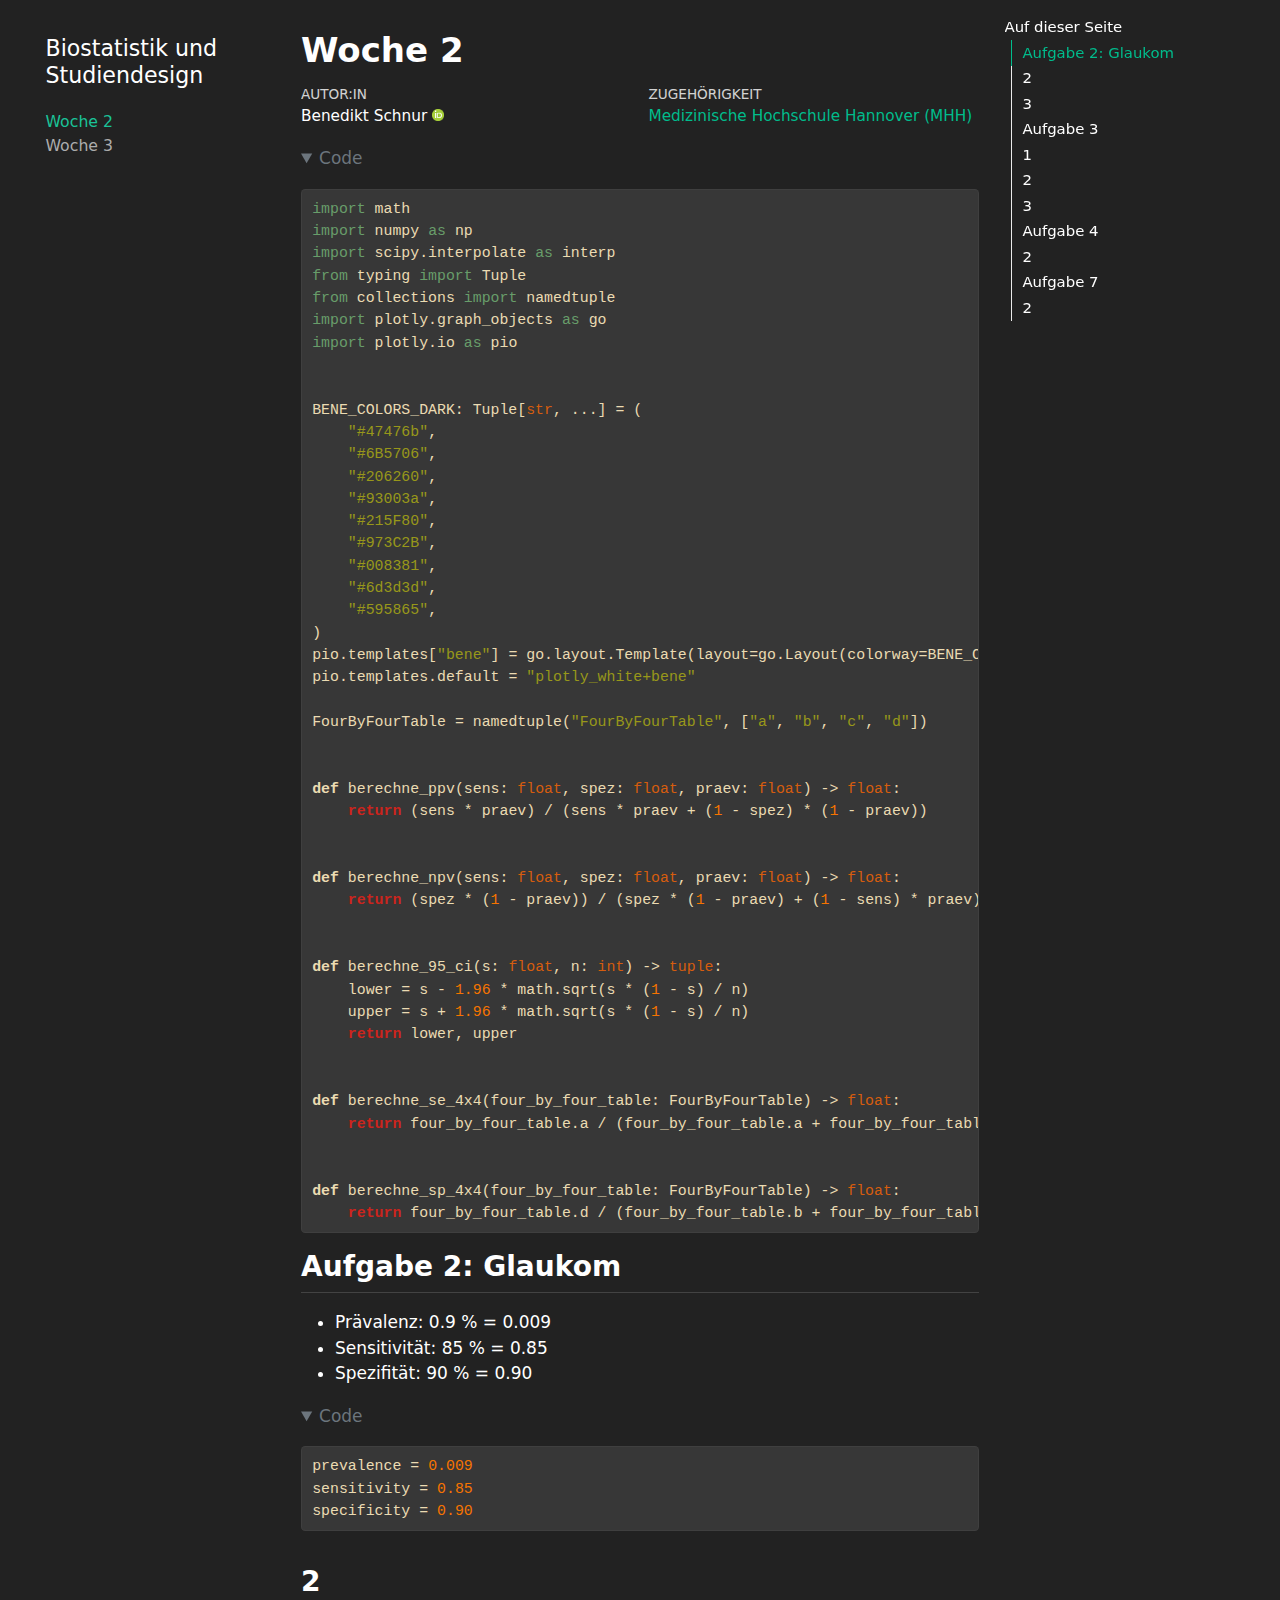
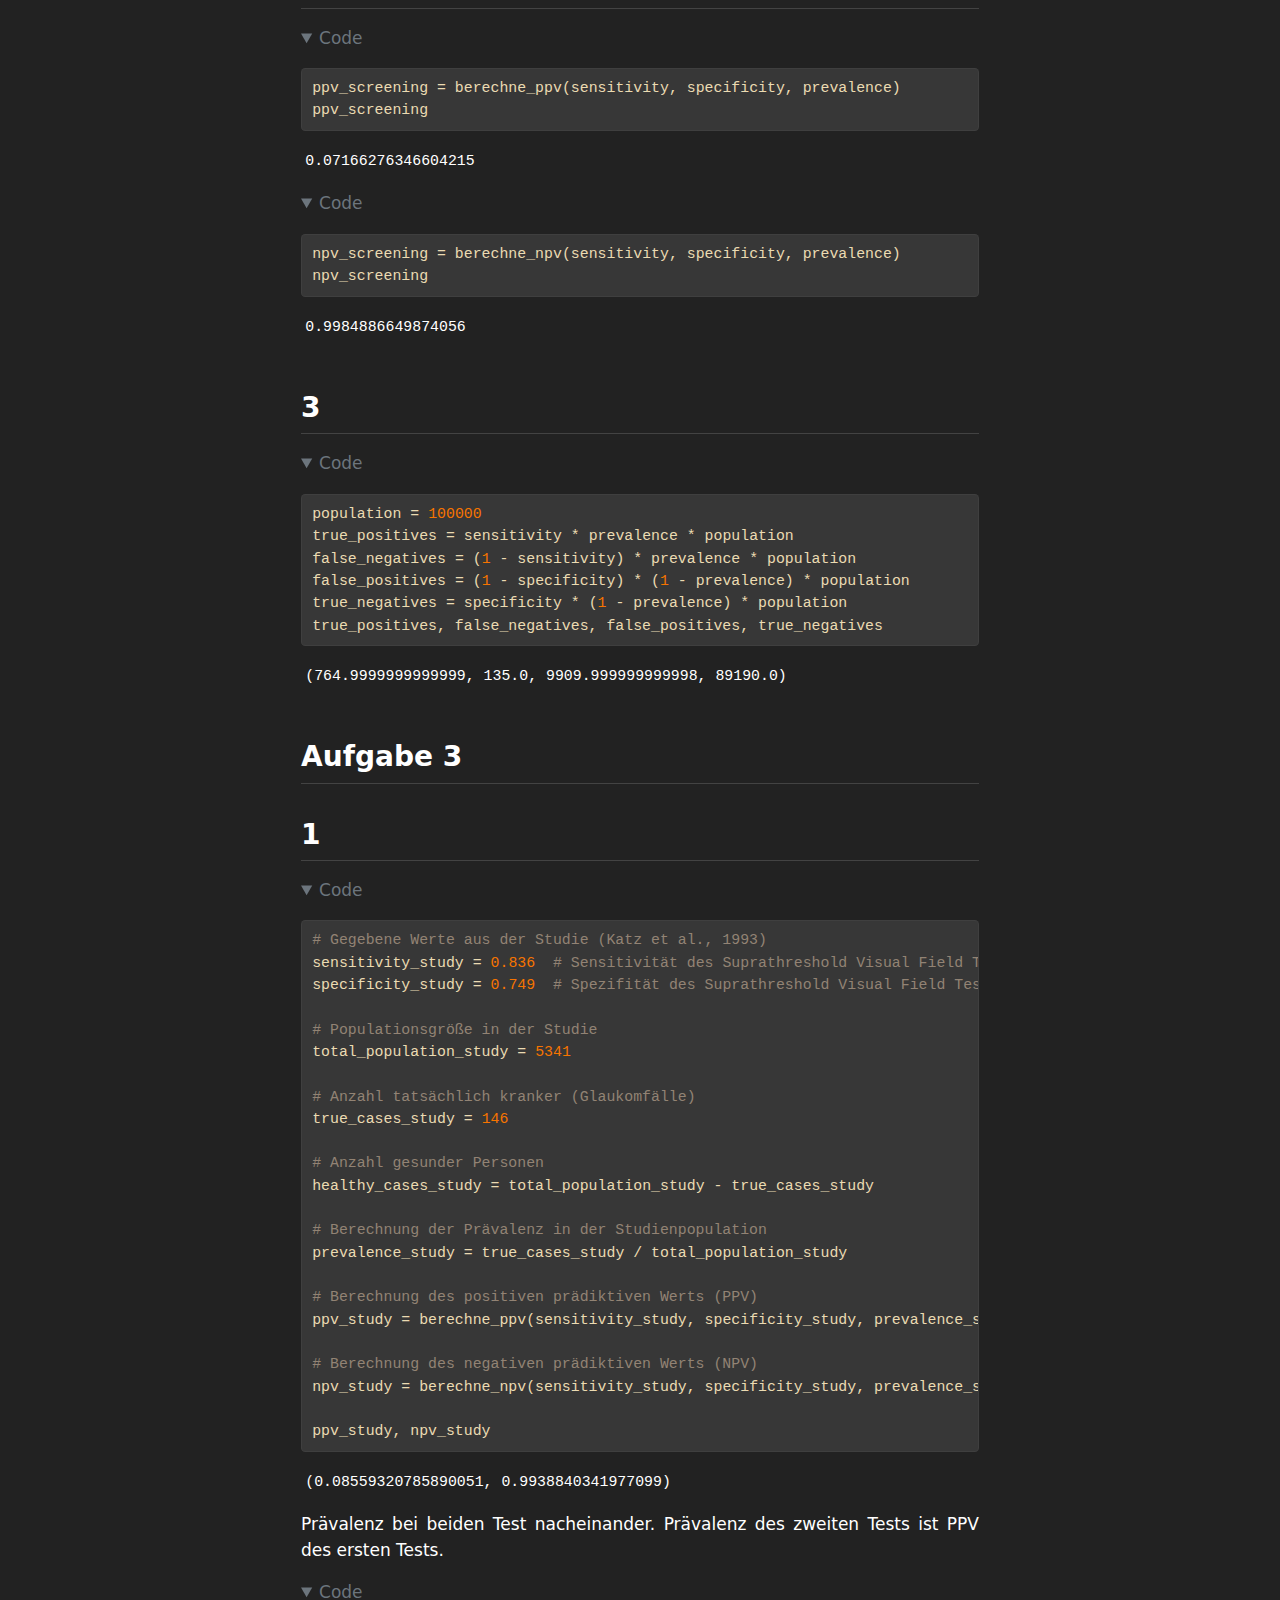
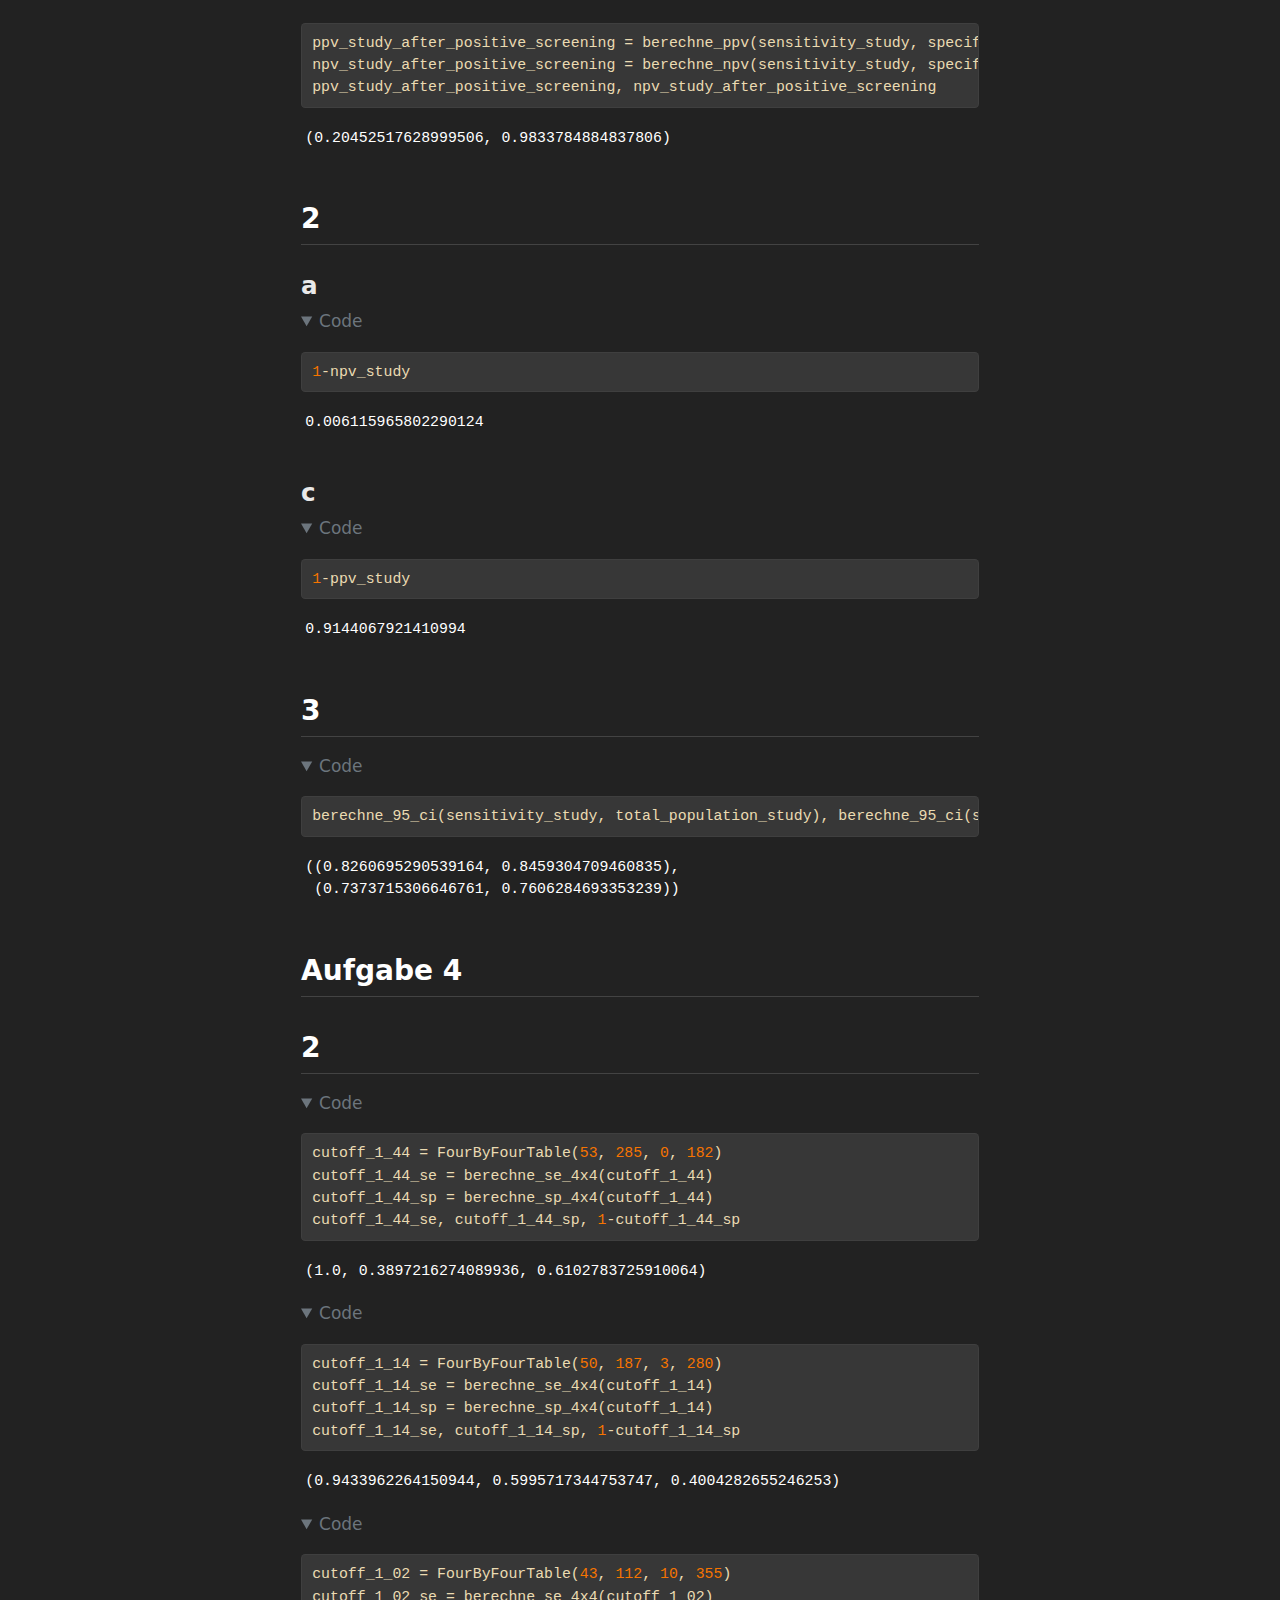
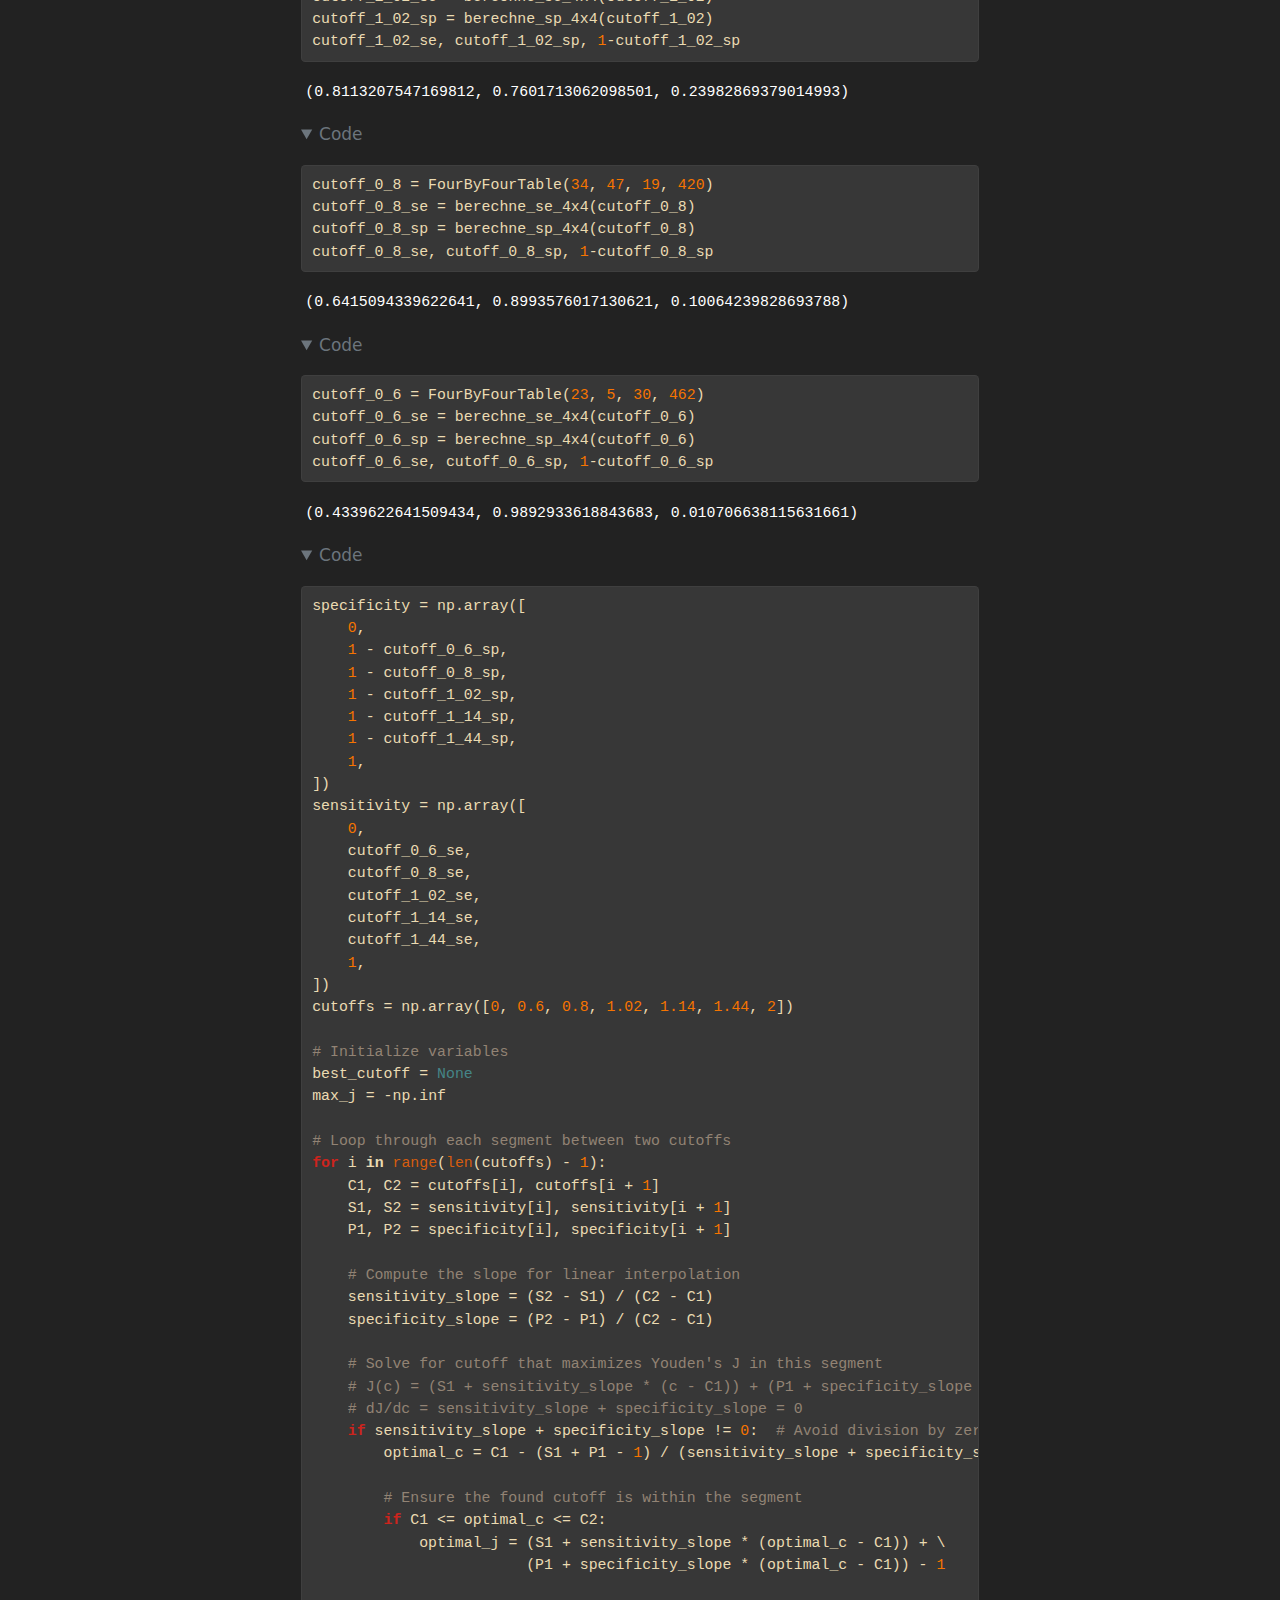
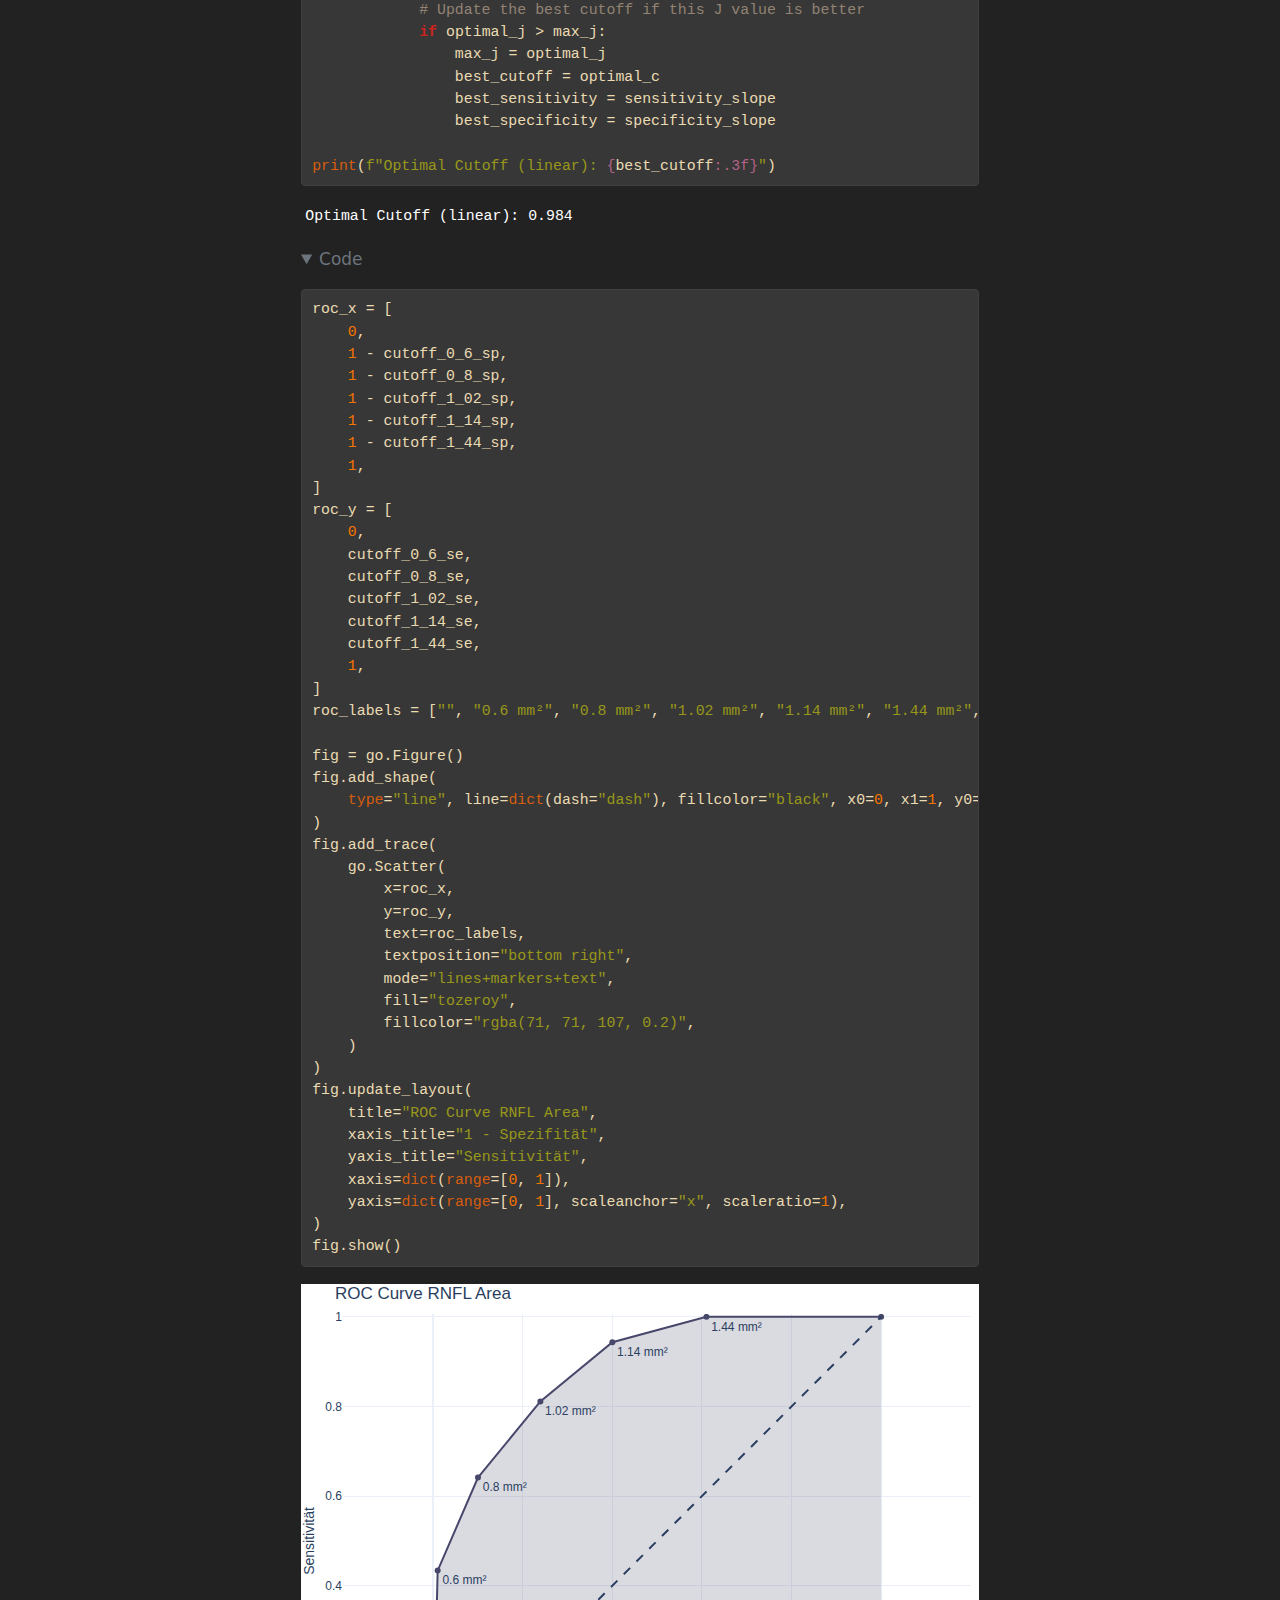
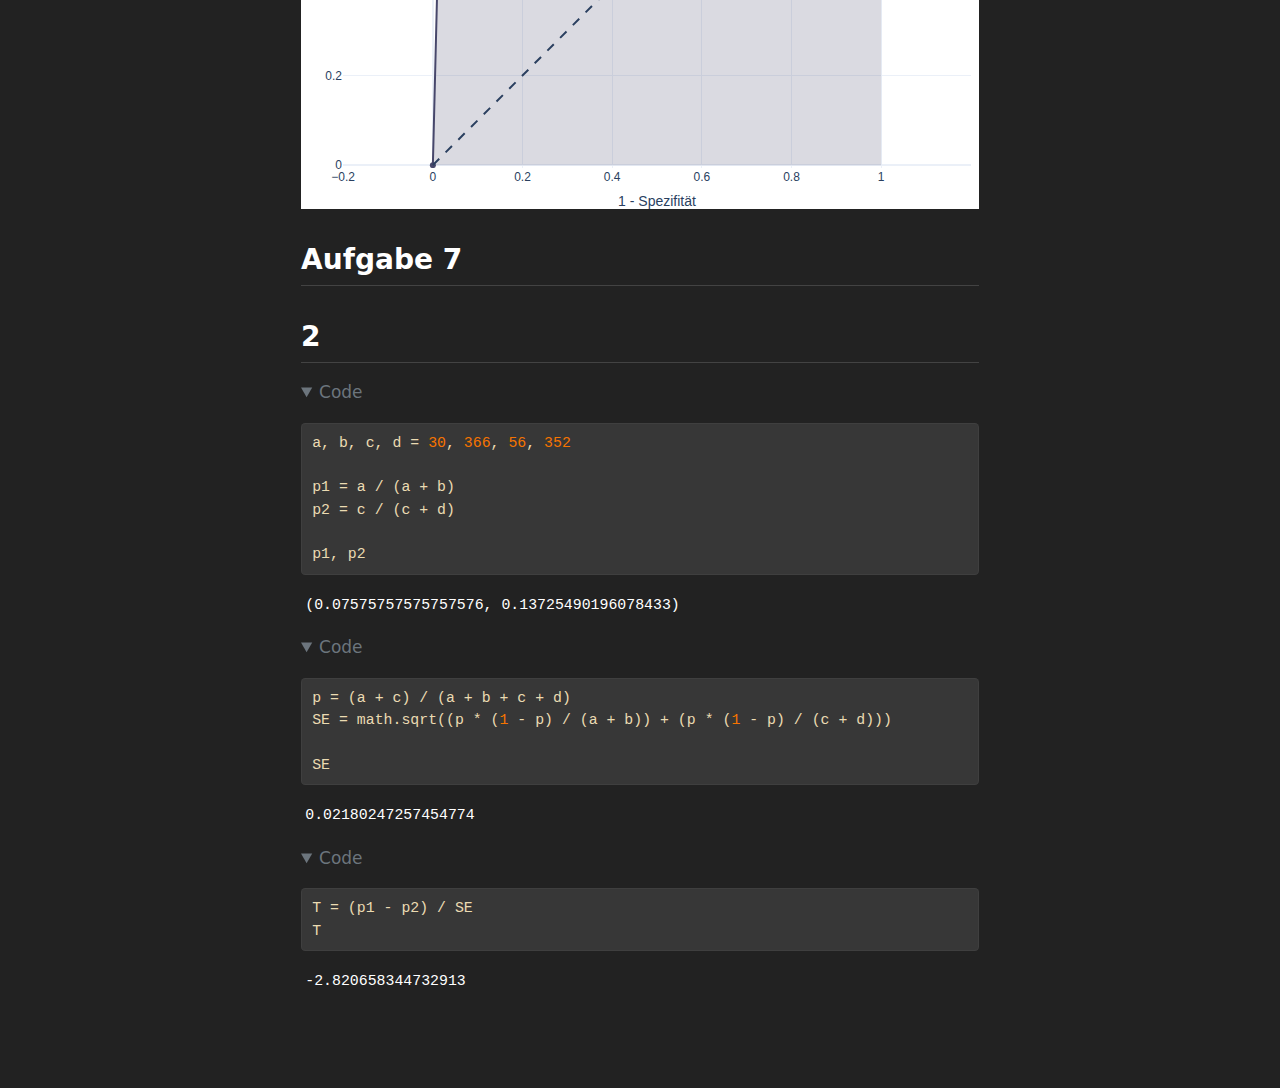
==== woche2.html @ 255d5efc "Built site for gh-pages" ====
<!DOCTYPE html>
<html xmlns="http://www.w3.org/1999/xhtml" lang="de" xml:lang="de"><head>

<meta charset="utf-8">
<meta name="generator" content="quarto-1.6.40">

<meta name="viewport" content="width=device-width, initial-scale=1.0, user-scalable=yes">

<meta name="author" content="Benedikt Schnur">

<title>Woche 2 – Biostatistik und Studiendesign</title>
<style>
code{white-space: pre-wrap;}
span.smallcaps{font-variant: small-caps;}
div.columns{display: flex; gap: min(4vw, 1.5em);}
div.column{flex: auto; overflow-x: auto;}
div.hanging-indent{margin-left: 1.5em; text-indent: -1.5em;}
ul.task-list{list-style: none;}
ul.task-list li input[type="checkbox"] {
width: 0.8em;
margin: 0 0.8em 0.2em -1em;  vertical-align: middle;
}

pre > code.sourceCode { white-space: pre; position: relative; }
pre > code.sourceCode > span { line-height: 1.25; }
pre > code.sourceCode > span:empty { height: 1.2em; }
.sourceCode { overflow: visible; }
code.sourceCode > span { color: inherit; text-decoration: inherit; }
div.sourceCode { margin: 1em 0; }
pre.sourceCode { margin: 0; }
@media screen {
div.sourceCode { overflow: auto; }
}
@media print {
pre > code.sourceCode { white-space: pre-wrap; }
pre > code.sourceCode > span { display: inline-block; text-indent: -5em; padding-left: 5em; }
}
pre.numberSource code
{ counter-reset: source-line 0; }
pre.numberSource code > span
{ position: relative; left: -4em; counter-increment: source-line; }
pre.numberSource code > span > a:first-child::before
{ content: counter(source-line);
position: relative; left: -1em; text-align: right; vertical-align: baseline;
border: none; display: inline-block;
-webkit-touch-callout: none; -webkit-user-select: none;
-khtml-user-select: none; -moz-user-select: none;
-ms-user-select: none; user-select: none;
padding: 0 4px; width: 4em;
}
pre.numberSource { margin-left: 3em; padding-left: 4px; }
div.sourceCode
{ }
@media screen {
pre > code.sourceCode > span > a:first-child::before { text-decoration: underline; }
}
</style>


<script>/*! jQuery v3.5.1 | (c) JS Foundation and other contributors | jquery.org/license */
!function(e,t){"use strict";"object"==typeof module&&"object"==typeof module.exports?module.exports=e.document?t(e,!0):function(e){if(!e.document)throw new Error("jQuery requires a window with a document");return t(e)}:t(e)}("undefined"!=typeof window?window:this,function(C,e){"use strict";var t=[],r=Object.getPrototypeOf,s=t.slice,g=t.flat?function(e){return t.flat.call(e)}:function(e){return t.concat.apply([],e)},u=t.push,i=t.indexOf,n={},o=n.toString,v=n.hasOwnProperty,a=v.toString,l=a.call(Object),y={},m=function(e){return"function"==typeof e&&"number"!=typeof e.nodeType},x=function(e){return null!=e&&e===e.window},E=C.document,c={type:!0,src:!0,nonce:!0,noModule:!0};function b(e,t,n){var r,i,o=(n=n||E).createElement("script");if(o.text=e,t)for(r in c)(i=t[r]||t.getAttribute&&t.getAttribute(r))&&o.setAttribute(r,i);n.head.appendChild(o).parentNode.removeChild(o)}function w(e){return null==e?e+"":"object"==typeof e||"function"==typeof e?n[o.call(e)]||"object":typeof e}var f="3.5.1",S=function(e,t){return new S.fn.init(e,t)};function p(e){var t=!!e&&"length"in e&&e.length,n=w(e);return!m(e)&&!x(e)&&("array"===n||0===t||"number"==typeof t&&0<t&&t-1 in e)}S.fn=S.prototype={jquery:f,constructor:S,length:0,toArray:function(){return s.call(this)},get:function(e){return null==e?s.call(this):e<0?this[e+this.length]:this[e]},pushStack:function(e){var t=S.merge(this.constructor(),e);return t.prevObject=this,t},each:function(e){return S.each(this,e)},map:function(n){return this.pushStack(S.map(this,function(e,t){return n.call(e,t,e)}))},slice:function(){return this.pushStack(s.apply(this,arguments))},first:function(){return this.eq(0)},last:function(){return this.eq(-1)},even:function(){return this.pushStack(S.grep(this,function(e,t){return(t+1)%2}))},odd:function(){return this.pushStack(S.grep(this,function(e,t){return t%2}))},eq:function(e){var t=this.length,n=+e+(e<0?t:0);return this.pushStack(0<=n&&n<t?[this[n]]:[])},end:function(){return this.prevObject||this.constructor()},push:u,sort:t.sort,splice:t.splice},S.extend=S.fn.extend=function(){var e,t,n,r,i,o,a=arguments[0]||{},s=1,u=arguments.length,l=!1;for("boolean"==typeof a&&(l=a,a=arguments[s]||{},s++),"object"==typeof a||m(a)||(a={}),s===u&&(a=this,s--);s<u;s++)if(null!=(e=arguments[s]))for(t in e)r=e[t],"__proto__"!==t&&a!==r&&(l&&r&&(S.isPlainObject(r)||(i=Array.isArray(r)))?(n=a[t],o=i&&!Array.isArray(n)?[]:i||S.isPlainObject(n)?n:{},i=!1,a[t]=S.extend(l,o,r)):void 0!==r&&(a[t]=r));return a},S.extend({expando:"jQuery"+(f+Math.random()).replace(/\D/g,""),isReady:!0,error:function(e){throw new Error(e)},noop:function(){},isPlainObject:function(e){var t,n;return!(!e||"[object Object]"!==o.call(e))&&(!(t=r(e))||"function"==typeof(n=v.call(t,"constructor")&&t.constructor)&&a.call(n)===l)},isEmptyObject:function(e){var t;for(t in e)return!1;return!0},globalEval:function(e,t,n){b(e,{nonce:t&&t.nonce},n)},each:function(e,t){var n,r=0;if(p(e)){for(n=e.length;r<n;r++)if(!1===t.call(e[r],r,e[r]))break}else for(r in e)if(!1===t.call(e[r],r,e[r]))break;return e},makeArray:function(e,t){var n=t||[];return null!=e&&(p(Object(e))?S.merge(n,"string"==typeof e?[e]:e):u.call(n,e)),n},inArray:function(e,t,n){return null==t?-1:i.call(t,e,n)},merge:function(e,t){for(var n=+t.length,r=0,i=e.length;r<n;r++)e[i++]=t[r];return e.length=i,e},grep:function(e,t,n){for(var r=[],i=0,o=e.length,a=!n;i<o;i++)!t(e[i],i)!==a&&r.push(e[i]);return r},map:function(e,t,n){var r,i,o=0,a=[];if(p(e))for(r=e.length;o<r;o++)null!=(i=t(e[o],o,n))&&a.push(i);else for(o in e)null!=(i=t(e[o],o,n))&&a.push(i);return g(a)},guid:1,support:y}),"function"==typeof Symbol&&(S.fn[Symbol.iterator]=t[Symbol.iterator]),S.each("Boolean Number String Function Array Date RegExp Object Error Symbol".split(" "),function(e,t){n["[object "+t+"]"]=t.toLowerCase()});var d=function(n){var e,d,b,o,i,h,f,g,w,u,l,T,C,a,E,v,s,c,y,S="sizzle"+1*new Date,p=n.document,k=0,r=0,m=ue(),x=ue(),A=ue(),N=ue(),D=function(e,t){return e===t&&(l=!0),0},j={}.hasOwnProperty,t=[],q=t.pop,L=t.push,H=t.push,O=t.slice,P=function(e,t){for(var n=0,r=e.length;n<r;n++)if(e[n]===t)return n;return-1},R="checked|selected|async|autofocus|autoplay|controls|defer|disabled|hidden|ismap|loop|multiple|open|readonly|required|scoped",M="[\\x20\\t\\r\\n\\f]",I="(?:\\\\[\\da-fA-F]{1,6}"+M+"?|\\\\[^\\r\\n\\f]|[\\w-]|[^\0-\\x7f])+",W="\\["+M+"*("+I+")(?:"+M+"*([*^$|!~]?=)"+M+"*(?:'((?:\\\\.|[^\\\\'])*)'|\"((?:\\\\.|[^\\\\\"])*)\"|("+I+"))|)"+M+"*\\]",F=":("+I+")(?:\\((('((?:\\\\.|[^\\\\'])*)'|\"((?:\\\\.|[^\\\\\"])*)\")|((?:\\\\.|[^\\\\()[\\]]|"+W+")*)|.*)\\)|)",B=new RegExp(M+"+","g"),$=new RegExp("^"+M+"+|((?:^|[^\\\\])(?:\\\\.)*)"+M+"+$","g"),_=new RegExp("^"+M+"*,"+M+"*"),z=new RegExp("^"+M+"*([>+~]|"+M+")"+M+"*"),U=new RegExp(M+"|>"),X=new RegExp(F),V=new RegExp("^"+I+"$"),G={ID:new RegExp("^#("+I+")"),CLASS:new RegExp("^\\.("+I+")"),TAG:new RegExp("^("+I+"|[*])"),ATTR:new RegExp("^"+W),PSEUDO:new RegExp("^"+F),CHILD:new RegExp("^:(only|first|last|nth|nth-last)-(child|of-type)(?:\\("+M+"*(even|odd|(([+-]|)(\\d*)n|)"+M+"*(?:([+-]|)"+M+"*(\\d+)|))"+M+"*\\)|)","i"),bool:new RegExp("^(?:"+R+")$","i"),needsContext:new RegExp("^"+M+"*[>+~]|:(even|odd|eq|gt|lt|nth|first|last)(?:\\("+M+"*((?:-\\d)?\\d*)"+M+"*\\)|)(?=[^-]|$)","i")},Y=/HTML$/i,Q=/^(?:input|select|textarea|button)$/i,J=/^h\d$/i,K=/^[^{]+\{\s*\[native \w/,Z=/^(?:#([\w-]+)|(\w+)|\.([\w-]+))$/,ee=/[+~]/,te=new RegExp("\\\\[\\da-fA-F]{1,6}"+M+"?|\\\\([^\\r\\n\\f])","g"),ne=function(e,t){var n="0x"+e.slice(1)-65536;return t||(n<0?String.fromCharCode(n+65536):String.fromCharCode(n>>10|55296,1023&n|56320))},re=/([\0-\x1f\x7f]|^-?\d)|^-$|[^\0-\x1f\x7f-\uFFFF\w-]/g,ie=function(e,t){return t?"\0"===e?"\ufffd":e.slice(0,-1)+"\\"+e.charCodeAt(e.length-1).toString(16)+" ":"\\"+e},oe=function(){T()},ae=be(function(e){return!0===e.disabled&&"fieldset"===e.nodeName.toLowerCase()},{dir:"parentNode",next:"legend"});try{H.apply(t=O.call(p.childNodes),p.childNodes),t[p.childNodes.length].nodeType}catch(e){H={apply:t.length?function(e,t){L.apply(e,O.call(t))}:function(e,t){var n=e.length,r=0;while(e[n++]=t[r++]);e.length=n-1}}}function se(t,e,n,r){var i,o,a,s,u,l,c,f=e&&e.ownerDocument,p=e?e.nodeType:9;if(n=n||[],"string"!=typeof t||!t||1!==p&&9!==p&&11!==p)return n;if(!r&&(T(e),e=e||C,E)){if(11!==p&&(u=Z.exec(t)))if(i=u[1]){if(9===p){if(!(a=e.getElementById(i)))return n;if(a.id===i)return n.push(a),n}else if(f&&(a=f.getElementById(i))&&y(e,a)&&a.id===i)return n.push(a),n}else{if(u[2])return H.apply(n,e.getElementsByTagName(t)),n;if((i=u[3])&&d.getElementsByClassName&&e.getElementsByClassName)return H.apply(n,e.getElementsByClassName(i)),n}if(d.qsa&&!N[t+" "]&&(!v||!v.test(t))&&(1!==p||"object"!==e.nodeName.toLowerCase())){if(c=t,f=e,1===p&&(U.test(t)||z.test(t))){(f=ee.test(t)&&ye(e.parentNode)||e)===e&&d.scope||((s=e.getAttribute("id"))?s=s.replace(re,ie):e.setAttribute("id",s=S)),o=(l=h(t)).length;while(o--)l[o]=(s?"#"+s:":scope")+" "+xe(l[o]);c=l.join(",")}try{return H.apply(n,f.querySelectorAll(c)),n}catch(e){N(t,!0)}finally{s===S&&e.removeAttribute("id")}}}return g(t.replace($,"$1"),e,n,r)}function ue(){var r=[];return function e(t,n){return r.push(t+" ")>b.cacheLength&&delete e[r.shift()],e[t+" "]=n}}function le(e){return e[S]=!0,e}function ce(e){var t=C.createElement("fieldset");try{return!!e(t)}catch(e){return!1}finally{t.parentNode&&t.parentNode.removeChild(t),t=null}}function fe(e,t){var n=e.split("|"),r=n.length;while(r--)b.attrHandle[n[r]]=t}function pe(e,t){var n=t&&e,r=n&&1===e.nodeType&&1===t.nodeType&&e.sourceIndex-t.sourceIndex;if(r)return r;if(n)while(n=n.nextSibling)if(n===t)return-1;return e?1:-1}function de(t){return function(e){return"input"===e.nodeName.toLowerCase()&&e.type===t}}function he(n){return function(e){var t=e.nodeName.toLowerCase();return("input"===t||"button"===t)&&e.type===n}}function ge(t){return function(e){return"form"in e?e.parentNode&&!1===e.disabled?"label"in e?"label"in e.parentNode?e.parentNode.disabled===t:e.disabled===t:e.isDisabled===t||e.isDisabled!==!t&&ae(e)===t:e.disabled===t:"label"in e&&e.disabled===t}}function ve(a){return le(function(o){return o=+o,le(function(e,t){var n,r=a([],e.length,o),i=r.length;while(i--)e[n=r[i]]&&(e[n]=!(t[n]=e[n]))})})}function ye(e){return e&&"undefined"!=typeof e.getElementsByTagName&&e}for(e in d=se.support={},i=se.isXML=function(e){var t=e.namespaceURI,n=(e.ownerDocument||e).documentElement;return!Y.test(t||n&&n.nodeName||"HTML")},T=se.setDocument=function(e){var t,n,r=e?e.ownerDocument||e:p;return r!=C&&9===r.nodeType&&r.documentElement&&(a=(C=r).documentElement,E=!i(C),p!=C&&(n=C.defaultView)&&n.top!==n&&(n.addEventListener?n.addEventListener("unload",oe,!1):n.attachEvent&&n.attachEvent("onunload",oe)),d.scope=ce(function(e){return a.appendChild(e).appendChild(C.createElement("div")),"undefined"!=typeof e.querySelectorAll&&!e.querySelectorAll(":scope fieldset div").length}),d.attributes=ce(function(e){return e.className="i",!e.getAttribute("className")}),d.getElementsByTagName=ce(function(e){return e.appendChild(C.createComment("")),!e.getElementsByTagName("*").length}),d.getElementsByClassName=K.test(C.getElementsByClassName),d.getById=ce(function(e){return a.appendChild(e).id=S,!C.getElementsByName||!C.getElementsByName(S).length}),d.getById?(b.filter.ID=function(e){var t=e.replace(te,ne);return function(e){return e.getAttribute("id")===t}},b.find.ID=function(e,t){if("undefined"!=typeof t.getElementById&&E){var n=t.getElementById(e);return n?[n]:[]}}):(b.filter.ID=function(e){var n=e.replace(te,ne);return function(e){var t="undefined"!=typeof e.getAttributeNode&&e.getAttributeNode("id");return t&&t.value===n}},b.find.ID=function(e,t){if("undefined"!=typeof t.getElementById&&E){var n,r,i,o=t.getElementById(e);if(o){if((n=o.getAttributeNode("id"))&&n.value===e)return[o];i=t.getElementsByName(e),r=0;while(o=i[r++])if((n=o.getAttributeNode("id"))&&n.value===e)return[o]}return[]}}),b.find.TAG=d.getElementsByTagName?function(e,t){return"undefined"!=typeof t.getElementsByTagName?t.getElementsByTagName(e):d.qsa?t.querySelectorAll(e):void 0}:function(e,t){var n,r=[],i=0,o=t.getElementsByTagName(e);if("*"===e){while(n=o[i++])1===n.nodeType&&r.push(n);return r}return o},b.find.CLASS=d.getElementsByClassName&&function(e,t){if("undefined"!=typeof t.getElementsByClassName&&E)return t.getElementsByClassName(e)},s=[],v=[],(d.qsa=K.test(C.querySelectorAll))&&(ce(function(e){var t;a.appendChild(e).innerHTML="<a id='"+S+"'></a><select id='"+S+"-\r\\' msallowcapture=''><option selected=''></option></select>",e.querySelectorAll("[msallowcapture^='']").length&&v.push("[*^$]="+M+"*(?:''|\"\")"),e.querySelectorAll("[selected]").length||v.push("\\["+M+"*(?:value|"+R+")"),e.querySelectorAll("[id~="+S+"-]").length||v.push("~="),(t=C.createElement("input")).setAttribute("name",""),e.appendChild(t),e.querySelectorAll("[name='']").length||v.push("\\["+M+"*name"+M+"*="+M+"*(?:''|\"\")"),e.querySelectorAll(":checked").length||v.push(":checked"),e.querySelectorAll("a#"+S+"+*").length||v.push(".#.+[+~]"),e.querySelectorAll("\\\f"),v.push("[\\r\\n\\f]")}),ce(function(e){e.innerHTML="<a href='' disabled='disabled'></a><select disabled='disabled'><option/></select>";var t=C.createElement("input");t.setAttribute("type","hidden"),e.appendChild(t).setAttribute("name","D"),e.querySelectorAll("[name=d]").length&&v.push("name"+M+"*[*^$|!~]?="),2!==e.querySelectorAll(":enabled").length&&v.push(":enabled",":disabled"),a.appendChild(e).disabled=!0,2!==e.querySelectorAll(":disabled").length&&v.push(":enabled",":disabled"),e.querySelectorAll("*,:x"),v.push(",.*:")})),(d.matchesSelector=K.test(c=a.matches||a.webkitMatchesSelector||a.mozMatchesSelector||a.oMatchesSelector||a.msMatchesSelector))&&ce(function(e){d.disconnectedMatch=c.call(e,"*"),c.call(e,"[s!='']:x"),s.push("!=",F)}),v=v.length&&new RegExp(v.join("|")),s=s.length&&new RegExp(s.join("|")),t=K.test(a.compareDocumentPosition),y=t||K.test(a.contains)?function(e,t){var n=9===e.nodeType?e.documentElement:e,r=t&&t.parentNode;return e===r||!(!r||1!==r.nodeType||!(n.contains?n.contains(r):e.compareDocumentPosition&&16&e.compareDocumentPosition(r)))}:function(e,t){if(t)while(t=t.parentNode)if(t===e)return!0;return!1},D=t?function(e,t){if(e===t)return l=!0,0;var n=!e.compareDocumentPosition-!t.compareDocumentPosition;return n||(1&(n=(e.ownerDocument||e)==(t.ownerDocument||t)?e.compareDocumentPosition(t):1)||!d.sortDetached&&t.compareDocumentPosition(e)===n?e==C||e.ownerDocument==p&&y(p,e)?-1:t==C||t.ownerDocument==p&&y(p,t)?1:u?P(u,e)-P(u,t):0:4&n?-1:1)}:function(e,t){if(e===t)return l=!0,0;var n,r=0,i=e.parentNode,o=t.parentNode,a=[e],s=[t];if(!i||!o)return e==C?-1:t==C?1:i?-1:o?1:u?P(u,e)-P(u,t):0;if(i===o)return pe(e,t);n=e;while(n=n.parentNode)a.unshift(n);n=t;while(n=n.parentNode)s.unshift(n);while(a[r]===s[r])r++;return r?pe(a[r],s[r]):a[r]==p?-1:s[r]==p?1:0}),C},se.matches=function(e,t){return se(e,null,null,t)},se.matchesSelector=function(e,t){if(T(e),d.matchesSelector&&E&&!N[t+" "]&&(!s||!s.test(t))&&(!v||!v.test(t)))try{var n=c.call(e,t);if(n||d.disconnectedMatch||e.document&&11!==e.document.nodeType)return n}catch(e){N(t,!0)}return 0<se(t,C,null,[e]).length},se.contains=function(e,t){return(e.ownerDocument||e)!=C&&T(e),y(e,t)},se.attr=function(e,t){(e.ownerDocument||e)!=C&&T(e);var n=b.attrHandle[t.toLowerCase()],r=n&&j.call(b.attrHandle,t.toLowerCase())?n(e,t,!E):void 0;return void 0!==r?r:d.attributes||!E?e.getAttribute(t):(r=e.getAttributeNode(t))&&r.specified?r.value:null},se.escape=function(e){return(e+"").replace(re,ie)},se.error=function(e){throw new Error("Syntax error, unrecognized expression: "+e)},se.uniqueSort=function(e){var t,n=[],r=0,i=0;if(l=!d.detectDuplicates,u=!d.sortStable&&e.slice(0),e.sort(D),l){while(t=e[i++])t===e[i]&&(r=n.push(i));while(r--)e.splice(n[r],1)}return u=null,e},o=se.getText=function(e){var t,n="",r=0,i=e.nodeType;if(i){if(1===i||9===i||11===i){if("string"==typeof e.textContent)return e.textContent;for(e=e.firstChild;e;e=e.nextSibling)n+=o(e)}else if(3===i||4===i)return e.nodeValue}else while(t=e[r++])n+=o(t);return n},(b=se.selectors={cacheLength:50,createPseudo:le,match:G,attrHandle:{},find:{},relative:{">":{dir:"parentNode",first:!0}," ":{dir:"parentNode"},"+":{dir:"previousSibling",first:!0},"~":{dir:"previousSibling"}},preFilter:{ATTR:function(e){return e[1]=e[1].replace(te,ne),e[3]=(e[3]||e[4]||e[5]||"").replace(te,ne),"~="===e[2]&&(e[3]=" "+e[3]+" "),e.slice(0,4)},CHILD:function(e){return e[1]=e[1].toLowerCase(),"nth"===e[1].slice(0,3)?(e[3]||se.error(e[0]),e[4]=+(e[4]?e[5]+(e[6]||1):2*("even"===e[3]||"odd"===e[3])),e[5]=+(e[7]+e[8]||"odd"===e[3])):e[3]&&se.error(e[0]),e},PSEUDO:function(e){var t,n=!e[6]&&e[2];return G.CHILD.test(e[0])?null:(e[3]?e[2]=e[4]||e[5]||"":n&&X.test(n)&&(t=h(n,!0))&&(t=n.indexOf(")",n.length-t)-n.length)&&(e[0]=e[0].slice(0,t),e[2]=n.slice(0,t)),e.slice(0,3))}},filter:{TAG:function(e){var t=e.replace(te,ne).toLowerCase();return"*"===e?function(){return!0}:function(e){return e.nodeName&&e.nodeName.toLowerCase()===t}},CLASS:function(e){var t=m[e+" "];return t||(t=new RegExp("(^|"+M+")"+e+"("+M+"|$)"))&&m(e,function(e){return t.test("string"==typeof e.className&&e.className||"undefined"!=typeof e.getAttribute&&e.getAttribute("class")||"")})},ATTR:function(n,r,i){return function(e){var t=se.attr(e,n);return null==t?"!="===r:!r||(t+="","="===r?t===i:"!="===r?t!==i:"^="===r?i&&0===t.indexOf(i):"*="===r?i&&-1<t.indexOf(i):"$="===r?i&&t.slice(-i.length)===i:"~="===r?-1<(" "+t.replace(B," ")+" ").indexOf(i):"|="===r&&(t===i||t.slice(0,i.length+1)===i+"-"))}},CHILD:function(h,e,t,g,v){var y="nth"!==h.slice(0,3),m="last"!==h.slice(-4),x="of-type"===e;return 1===g&&0===v?function(e){return!!e.parentNode}:function(e,t,n){var r,i,o,a,s,u,l=y!==m?"nextSibling":"previousSibling",c=e.parentNode,f=x&&e.nodeName.toLowerCase(),p=!n&&!x,d=!1;if(c){if(y){while(l){a=e;while(a=a[l])if(x?a.nodeName.toLowerCase()===f:1===a.nodeType)return!1;u=l="only"===h&&!u&&"nextSibling"}return!0}if(u=[m?c.firstChild:c.lastChild],m&&p){d=(s=(r=(i=(o=(a=c)[S]||(a[S]={}))[a.uniqueID]||(o[a.uniqueID]={}))[h]||[])[0]===k&&r[1])&&r[2],a=s&&c.childNodes[s];while(a=++s&&a&&a[l]||(d=s=0)||u.pop())if(1===a.nodeType&&++d&&a===e){i[h]=[k,s,d];break}}else if(p&&(d=s=(r=(i=(o=(a=e)[S]||(a[S]={}))[a.uniqueID]||(o[a.uniqueID]={}))[h]||[])[0]===k&&r[1]),!1===d)while(a=++s&&a&&a[l]||(d=s=0)||u.pop())if((x?a.nodeName.toLowerCase()===f:1===a.nodeType)&&++d&&(p&&((i=(o=a[S]||(a[S]={}))[a.uniqueID]||(o[a.uniqueID]={}))[h]=[k,d]),a===e))break;return(d-=v)===g||d%g==0&&0<=d/g}}},PSEUDO:function(e,o){var t,a=b.pseudos[e]||b.setFilters[e.toLowerCase()]||se.error("unsupported pseudo: "+e);return a[S]?a(o):1<a.length?(t=[e,e,"",o],b.setFilters.hasOwnProperty(e.toLowerCase())?le(function(e,t){var n,r=a(e,o),i=r.length;while(i--)e[n=P(e,r[i])]=!(t[n]=r[i])}):function(e){return a(e,0,t)}):a}},pseudos:{not:le(function(e){var r=[],i=[],s=f(e.replace($,"$1"));return s[S]?le(function(e,t,n,r){var i,o=s(e,null,r,[]),a=e.length;while(a--)(i=o[a])&&(e[a]=!(t[a]=i))}):function(e,t,n){return r[0]=e,s(r,null,n,i),r[0]=null,!i.pop()}}),has:le(function(t){return function(e){return 0<se(t,e).length}}),contains:le(function(t){return t=t.replace(te,ne),function(e){return-1<(e.textContent||o(e)).indexOf(t)}}),lang:le(function(n){return V.test(n||"")||se.error("unsupported lang: "+n),n=n.replace(te,ne).toLowerCase(),function(e){var t;do{if(t=E?e.lang:e.getAttribute("xml:lang")||e.getAttribute("lang"))return(t=t.toLowerCase())===n||0===t.indexOf(n+"-")}while((e=e.parentNode)&&1===e.nodeType);return!1}}),target:function(e){var t=n.location&&n.location.hash;return t&&t.slice(1)===e.id},root:function(e){return e===a},focus:function(e){return e===C.activeElement&&(!C.hasFocus||C.hasFocus())&&!!(e.type||e.href||~e.tabIndex)},enabled:ge(!1),disabled:ge(!0),checked:function(e){var t=e.nodeName.toLowerCase();return"input"===t&&!!e.checked||"option"===t&&!!e.selected},selected:function(e){return e.parentNode&&e.parentNode.selectedIndex,!0===e.selected},empty:function(e){for(e=e.firstChild;e;e=e.nextSibling)if(e.nodeType<6)return!1;return!0},parent:function(e){return!b.pseudos.empty(e)},header:function(e){return J.test(e.nodeName)},input:function(e){return Q.test(e.nodeName)},button:function(e){var t=e.nodeName.toLowerCase();return"input"===t&&"button"===e.type||"button"===t},text:function(e){var t;return"input"===e.nodeName.toLowerCase()&&"text"===e.type&&(null==(t=e.getAttribute("type"))||"text"===t.toLowerCase())},first:ve(function(){return[0]}),last:ve(function(e,t){return[t-1]}),eq:ve(function(e,t,n){return[n<0?n+t:n]}),even:ve(function(e,t){for(var n=0;n<t;n+=2)e.push(n);return e}),odd:ve(function(e,t){for(var n=1;n<t;n+=2)e.push(n);return e}),lt:ve(function(e,t,n){for(var r=n<0?n+t:t<n?t:n;0<=--r;)e.push(r);return e}),gt:ve(function(e,t,n){for(var r=n<0?n+t:n;++r<t;)e.push(r);return e})}}).pseudos.nth=b.pseudos.eq,{radio:!0,checkbox:!0,file:!0,password:!0,image:!0})b.pseudos[e]=de(e);for(e in{submit:!0,reset:!0})b.pseudos[e]=he(e);function me(){}function xe(e){for(var t=0,n=e.length,r="";t<n;t++)r+=e[t].value;return r}function be(s,e,t){var u=e.dir,l=e.next,c=l||u,f=t&&"parentNode"===c,p=r++;return e.first?function(e,t,n){while(e=e[u])if(1===e.nodeType||f)return s(e,t,n);return!1}:function(e,t,n){var r,i,o,a=[k,p];if(n){while(e=e[u])if((1===e.nodeType||f)&&s(e,t,n))return!0}else while(e=e[u])if(1===e.nodeType||f)if(i=(o=e[S]||(e[S]={}))[e.uniqueID]||(o[e.uniqueID]={}),l&&l===e.nodeName.toLowerCase())e=e[u]||e;else{if((r=i[c])&&r[0]===k&&r[1]===p)return a[2]=r[2];if((i[c]=a)[2]=s(e,t,n))return!0}return!1}}function we(i){return 1<i.length?function(e,t,n){var r=i.length;while(r--)if(!i[r](e,t,n))return!1;return!0}:i[0]}function Te(e,t,n,r,i){for(var o,a=[],s=0,u=e.length,l=null!=t;s<u;s++)(o=e[s])&&(n&&!n(o,r,i)||(a.push(o),l&&t.push(s)));return a}function Ce(d,h,g,v,y,e){return v&&!v[S]&&(v=Ce(v)),y&&!y[S]&&(y=Ce(y,e)),le(function(e,t,n,r){var i,o,a,s=[],u=[],l=t.length,c=e||function(e,t,n){for(var r=0,i=t.length;r<i;r++)se(e,t[r],n);return n}(h||"*",n.nodeType?[n]:n,[]),f=!d||!e&&h?c:Te(c,s,d,n,r),p=g?y||(e?d:l||v)?[]:t:f;if(g&&g(f,p,n,r),v){i=Te(p,u),v(i,[],n,r),o=i.length;while(o--)(a=i[o])&&(p[u[o]]=!(f[u[o]]=a))}if(e){if(y||d){if(y){i=[],o=p.length;while(o--)(a=p[o])&&i.push(f[o]=a);y(null,p=[],i,r)}o=p.length;while(o--)(a=p[o])&&-1<(i=y?P(e,a):s[o])&&(e[i]=!(t[i]=a))}}else p=Te(p===t?p.splice(l,p.length):p),y?y(null,t,p,r):H.apply(t,p)})}function Ee(e){for(var i,t,n,r=e.length,o=b.relative[e[0].type],a=o||b.relative[" "],s=o?1:0,u=be(function(e){return e===i},a,!0),l=be(function(e){return-1<P(i,e)},a,!0),c=[function(e,t,n){var r=!o&&(n||t!==w)||((i=t).nodeType?u(e,t,n):l(e,t,n));return i=null,r}];s<r;s++)if(t=b.relative[e[s].type])c=[be(we(c),t)];else{if((t=b.filter[e[s].type].apply(null,e[s].matches))[S]){for(n=++s;n<r;n++)if(b.relative[e[n].type])break;return Ce(1<s&&we(c),1<s&&xe(e.slice(0,s-1).concat({value:" "===e[s-2].type?"*":""})).replace($,"$1"),t,s<n&&Ee(e.slice(s,n)),n<r&&Ee(e=e.slice(n)),n<r&&xe(e))}c.push(t)}return we(c)}return me.prototype=b.filters=b.pseudos,b.setFilters=new me,h=se.tokenize=function(e,t){var n,r,i,o,a,s,u,l=x[e+" "];if(l)return t?0:l.slice(0);a=e,s=[],u=b.preFilter;while(a){for(o in n&&!(r=_.exec(a))||(r&&(a=a.slice(r[0].length)||a),s.push(i=[])),n=!1,(r=z.exec(a))&&(n=r.shift(),i.push({value:n,type:r[0].replace($," ")}),a=a.slice(n.length)),b.filter)!(r=G[o].exec(a))||u[o]&&!(r=u[o](r))||(n=r.shift(),i.push({value:n,type:o,matches:r}),a=a.slice(n.length));if(!n)break}return t?a.length:a?se.error(e):x(e,s).slice(0)},f=se.compile=function(e,t){var n,v,y,m,x,r,i=[],o=[],a=A[e+" "];if(!a){t||(t=h(e)),n=t.length;while(n--)(a=Ee(t[n]))[S]?i.push(a):o.push(a);(a=A(e,(v=o,m=0<(y=i).length,x=0<v.length,r=function(e,t,n,r,i){var o,a,s,u=0,l="0",c=e&&[],f=[],p=w,d=e||x&&b.find.TAG("*",i),h=k+=null==p?1:Math.random()||.1,g=d.length;for(i&&(w=t==C||t||i);l!==g&&null!=(o=d[l]);l++){if(x&&o){a=0,t||o.ownerDocument==C||(T(o),n=!E);while(s=v[a++])if(s(o,t||C,n)){r.push(o);break}i&&(k=h)}m&&((o=!s&&o)&&u--,e&&c.push(o))}if(u+=l,m&&l!==u){a=0;while(s=y[a++])s(c,f,t,n);if(e){if(0<u)while(l--)c[l]||f[l]||(f[l]=q.call(r));f=Te(f)}H.apply(r,f),i&&!e&&0<f.length&&1<u+y.length&&se.uniqueSort(r)}return i&&(k=h,w=p),c},m?le(r):r))).selector=e}return a},g=se.select=function(e,t,n,r){var i,o,a,s,u,l="function"==typeof e&&e,c=!r&&h(e=l.selector||e);if(n=n||[],1===c.length){if(2<(o=c[0]=c[0].slice(0)).length&&"ID"===(a=o[0]).type&&9===t.nodeType&&E&&b.relative[o[1].type]){if(!(t=(b.find.ID(a.matches[0].replace(te,ne),t)||[])[0]))return n;l&&(t=t.parentNode),e=e.slice(o.shift().value.length)}i=G.needsContext.test(e)?0:o.length;while(i--){if(a=o[i],b.relative[s=a.type])break;if((u=b.find[s])&&(r=u(a.matches[0].replace(te,ne),ee.test(o[0].type)&&ye(t.parentNode)||t))){if(o.splice(i,1),!(e=r.length&&xe(o)))return H.apply(n,r),n;break}}}return(l||f(e,c))(r,t,!E,n,!t||ee.test(e)&&ye(t.parentNode)||t),n},d.sortStable=S.split("").sort(D).join("")===S,d.detectDuplicates=!!l,T(),d.sortDetached=ce(function(e){return 1&e.compareDocumentPosition(C.createElement("fieldset"))}),ce(function(e){return e.innerHTML="<a href='#'></a>","#"===e.firstChild.getAttribute("href")})||fe("type|href|height|width",function(e,t,n){if(!n)return e.getAttribute(t,"type"===t.toLowerCase()?1:2)}),d.attributes&&ce(function(e){return e.innerHTML="<input/>",e.firstChild.setAttribute("value",""),""===e.firstChild.getAttribute("value")})||fe("value",function(e,t,n){if(!n&&"input"===e.nodeName.toLowerCase())return e.defaultValue}),ce(function(e){return null==e.getAttribute("disabled")})||fe(R,function(e,t,n){var r;if(!n)return!0===e[t]?t.toLowerCase():(r=e.getAttributeNode(t))&&r.specified?r.value:null}),se}(C);S.find=d,S.expr=d.selectors,S.expr[":"]=S.expr.pseudos,S.uniqueSort=S.unique=d.uniqueSort,S.text=d.getText,S.isXMLDoc=d.isXML,S.contains=d.contains,S.escapeSelector=d.escape;var h=function(e,t,n){var r=[],i=void 0!==n;while((e=e[t])&&9!==e.nodeType)if(1===e.nodeType){if(i&&S(e).is(n))break;r.push(e)}return r},T=function(e,t){for(var n=[];e;e=e.nextSibling)1===e.nodeType&&e!==t&&n.push(e);return n},k=S.expr.match.needsContext;function A(e,t){return e.nodeName&&e.nodeName.toLowerCase()===t.toLowerCase()}var N=/^<([a-z][^\/\0>:\x20\t\r\n\f]*)[\x20\t\r\n\f]*\/?>(?:<\/\1>|)$/i;function D(e,n,r){return m(n)?S.grep(e,function(e,t){return!!n.call(e,t,e)!==r}):n.nodeType?S.grep(e,function(e){return e===n!==r}):"string"!=typeof n?S.grep(e,function(e){return-1<i.call(n,e)!==r}):S.filter(n,e,r)}S.filter=function(e,t,n){var r=t[0];return n&&(e=":not("+e+")"),1===t.length&&1===r.nodeType?S.find.matchesSelector(r,e)?[r]:[]:S.find.matches(e,S.grep(t,function(e){return 1===e.nodeType}))},S.fn.extend({find:function(e){var t,n,r=this.length,i=this;if("string"!=typeof e)return this.pushStack(S(e).filter(function(){for(t=0;t<r;t++)if(S.contains(i[t],this))return!0}));for(n=this.pushStack([]),t=0;t<r;t++)S.find(e,i[t],n);return 1<r?S.uniqueSort(n):n},filter:function(e){return this.pushStack(D(this,e||[],!1))},not:function(e){return this.pushStack(D(this,e||[],!0))},is:function(e){return!!D(this,"string"==typeof e&&k.test(e)?S(e):e||[],!1).length}});var j,q=/^(?:\s*(<[\w\W]+>)[^>]*|#([\w-]+))$/;(S.fn.init=function(e,t,n){var r,i;if(!e)return this;if(n=n||j,"string"==typeof e){if(!(r="<"===e[0]&&">"===e[e.length-1]&&3<=e.length?[null,e,null]:q.exec(e))||!r[1]&&t)return!t||t.jquery?(t||n).find(e):this.constructor(t).find(e);if(r[1]){if(t=t instanceof S?t[0]:t,S.merge(this,S.parseHTML(r[1],t&&t.nodeType?t.ownerDocument||t:E,!0)),N.test(r[1])&&S.isPlainObject(t))for(r in t)m(this[r])?this[r](t[r]):this.attr(r,t[r]);return this}return(i=E.getElementById(r[2]))&&(this[0]=i,this.length=1),this}return e.nodeType?(this[0]=e,this.length=1,this):m(e)?void 0!==n.ready?n.ready(e):e(S):S.makeArray(e,this)}).prototype=S.fn,j=S(E);var L=/^(?:parents|prev(?:Until|All))/,H={children:!0,contents:!0,next:!0,prev:!0};function O(e,t){while((e=e[t])&&1!==e.nodeType);return e}S.fn.extend({has:function(e){var t=S(e,this),n=t.length;return this.filter(function(){for(var e=0;e<n;e++)if(S.contains(this,t[e]))return!0})},closest:function(e,t){var n,r=0,i=this.length,o=[],a="string"!=typeof e&&S(e);if(!k.test(e))for(;r<i;r++)for(n=this[r];n&&n!==t;n=n.parentNode)if(n.nodeType<11&&(a?-1<a.index(n):1===n.nodeType&&S.find.matchesSelector(n,e))){o.push(n);break}return this.pushStack(1<o.length?S.uniqueSort(o):o)},index:function(e){return e?"string"==typeof e?i.call(S(e),this[0]):i.call(this,e.jquery?e[0]:e):this[0]&&this[0].parentNode?this.first().prevAll().length:-1},add:function(e,t){return this.pushStack(S.uniqueSort(S.merge(this.get(),S(e,t))))},addBack:function(e){return this.add(null==e?this.prevObject:this.prevObject.filter(e))}}),S.each({parent:function(e){var t=e.parentNode;return t&&11!==t.nodeType?t:null},parents:function(e){return h(e,"parentNode")},parentsUntil:function(e,t,n){return h(e,"parentNode",n)},next:function(e){return O(e,"nextSibling")},prev:function(e){return O(e,"previousSibling")},nextAll:function(e){return h(e,"nextSibling")},prevAll:function(e){return h(e,"previousSibling")},nextUntil:function(e,t,n){return h(e,"nextSibling",n)},prevUntil:function(e,t,n){return h(e,"previousSibling",n)},siblings:function(e){return T((e.parentNode||{}).firstChild,e)},children:function(e){return T(e.firstChild)},contents:function(e){return null!=e.contentDocument&&r(e.contentDocument)?e.contentDocument:(A(e,"template")&&(e=e.content||e),S.merge([],e.childNodes))}},function(r,i){S.fn[r]=function(e,t){var n=S.map(this,i,e);return"Until"!==r.slice(-5)&&(t=e),t&&"string"==typeof t&&(n=S.filter(t,n)),1<this.length&&(H[r]||S.uniqueSort(n),L.test(r)&&n.reverse()),this.pushStack(n)}});var P=/[^\x20\t\r\n\f]+/g;function R(e){return e}function M(e){throw e}function I(e,t,n,r){var i;try{e&&m(i=e.promise)?i.call(e).done(t).fail(n):e&&m(i=e.then)?i.call(e,t,n):t.apply(void 0,[e].slice(r))}catch(e){n.apply(void 0,[e])}}S.Callbacks=function(r){var e,n;r="string"==typeof r?(e=r,n={},S.each(e.match(P)||[],function(e,t){n[t]=!0}),n):S.extend({},r);var i,t,o,a,s=[],u=[],l=-1,c=function(){for(a=a||r.once,o=i=!0;u.length;l=-1){t=u.shift();while(++l<s.length)!1===s[l].apply(t[0],t[1])&&r.stopOnFalse&&(l=s.length,t=!1)}r.memory||(t=!1),i=!1,a&&(s=t?[]:"")},f={add:function(){return s&&(t&&!i&&(l=s.length-1,u.push(t)),function n(e){S.each(e,function(e,t){m(t)?r.unique&&f.has(t)||s.push(t):t&&t.length&&"string"!==w(t)&&n(t)})}(arguments),t&&!i&&c()),this},remove:function(){return S.each(arguments,function(e,t){var n;while(-1<(n=S.inArray(t,s,n)))s.splice(n,1),n<=l&&l--}),this},has:function(e){return e?-1<S.inArray(e,s):0<s.length},empty:function(){return s&&(s=[]),this},disable:function(){return a=u=[],s=t="",this},disabled:function(){return!s},lock:function(){return a=u=[],t||i||(s=t=""),this},locked:function(){return!!a},fireWith:function(e,t){return a||(t=[e,(t=t||[]).slice?t.slice():t],u.push(t),i||c()),this},fire:function(){return f.fireWith(this,arguments),this},fired:function(){return!!o}};return f},S.extend({Deferred:function(e){var o=[["notify","progress",S.Callbacks("memory"),S.Callbacks("memory"),2],["resolve","done",S.Callbacks("once memory"),S.Callbacks("once memory"),0,"resolved"],["reject","fail",S.Callbacks("once memory"),S.Callbacks("once memory"),1,"rejected"]],i="pending",a={state:function(){return i},always:function(){return s.done(arguments).fail(arguments),this},"catch":function(e){return a.then(null,e)},pipe:function(){var i=arguments;return S.Deferred(function(r){S.each(o,function(e,t){var n=m(i[t[4]])&&i[t[4]];s[t[1]](function(){var e=n&&n.apply(this,arguments);e&&m(e.promise)?e.promise().progress(r.notify).done(r.resolve).fail(r.reject):r[t[0]+"With"](this,n?[e]:arguments)})}),i=null}).promise()},then:function(t,n,r){var u=0;function l(i,o,a,s){return function(){var n=this,r=arguments,e=function(){var e,t;if(!(i<u)){if((e=a.apply(n,r))===o.promise())throw new TypeError("Thenable self-resolution");t=e&&("object"==typeof e||"function"==typeof e)&&e.then,m(t)?s?t.call(e,l(u,o,R,s),l(u,o,M,s)):(u++,t.call(e,l(u,o,R,s),l(u,o,M,s),l(u,o,R,o.notifyWith))):(a!==R&&(n=void 0,r=[e]),(s||o.resolveWith)(n,r))}},t=s?e:function(){try{e()}catch(e){S.Deferred.exceptionHook&&S.Deferred.exceptionHook(e,t.stackTrace),u<=i+1&&(a!==M&&(n=void 0,r=[e]),o.rejectWith(n,r))}};i?t():(S.Deferred.getStackHook&&(t.stackTrace=S.Deferred.getStackHook()),C.setTimeout(t))}}return S.Deferred(function(e){o[0][3].add(l(0,e,m(r)?r:R,e.notifyWith)),o[1][3].add(l(0,e,m(t)?t:R)),o[2][3].add(l(0,e,m(n)?n:M))}).promise()},promise:function(e){return null!=e?S.extend(e,a):a}},s={};return S.each(o,function(e,t){var n=t[2],r=t[5];a[t[1]]=n.add,r&&n.add(function(){i=r},o[3-e][2].disable,o[3-e][3].disable,o[0][2].lock,o[0][3].lock),n.add(t[3].fire),s[t[0]]=function(){return s[t[0]+"With"](this===s?void 0:this,arguments),this},s[t[0]+"With"]=n.fireWith}),a.promise(s),e&&e.call(s,s),s},when:function(e){var n=arguments.length,t=n,r=Array(t),i=s.call(arguments),o=S.Deferred(),a=function(t){return function(e){r[t]=this,i[t]=1<arguments.length?s.call(arguments):e,--n||o.resolveWith(r,i)}};if(n<=1&&(I(e,o.done(a(t)).resolve,o.reject,!n),"pending"===o.state()||m(i[t]&&i[t].then)))return o.then();while(t--)I(i[t],a(t),o.reject);return o.promise()}});var W=/^(Eval|Internal|Range|Reference|Syntax|Type|URI)Error$/;S.Deferred.exceptionHook=function(e,t){C.console&&C.console.warn&&e&&W.test(e.name)&&C.console.warn("jQuery.Deferred exception: "+e.message,e.stack,t)},S.readyException=function(e){C.setTimeout(function(){throw e})};var F=S.Deferred();function B(){E.removeEventListener("DOMContentLoaded",B),C.removeEventListener("load",B),S.ready()}S.fn.ready=function(e){return F.then(e)["catch"](function(e){S.readyException(e)}),this},S.extend({isReady:!1,readyWait:1,ready:function(e){(!0===e?--S.readyWait:S.isReady)||(S.isReady=!0)!==e&&0<--S.readyWait||F.resolveWith(E,[S])}}),S.ready.then=F.then,"complete"===E.readyState||"loading"!==E.readyState&&!E.documentElement.doScroll?C.setTimeout(S.ready):(E.addEventListener("DOMContentLoaded",B),C.addEventListener("load",B));var $=function(e,t,n,r,i,o,a){var s=0,u=e.length,l=null==n;if("object"===w(n))for(s in i=!0,n)$(e,t,s,n[s],!0,o,a);else if(void 0!==r&&(i=!0,m(r)||(a=!0),l&&(a?(t.call(e,r),t=null):(l=t,t=function(e,t,n){return l.call(S(e),n)})),t))for(;s<u;s++)t(e[s],n,a?r:r.call(e[s],s,t(e[s],n)));return i?e:l?t.call(e):u?t(e[0],n):o},_=/^-ms-/,z=/-([a-z])/g;function U(e,t){return t.toUpperCase()}function X(e){return e.replace(_,"ms-").replace(z,U)}var V=function(e){return 1===e.nodeType||9===e.nodeType||!+e.nodeType};function G(){this.expando=S.expando+G.uid++}G.uid=1,G.prototype={cache:function(e){var t=e[this.expando];return t||(t={},V(e)&&(e.nodeType?e[this.expando]=t:Object.defineProperty(e,this.expando,{value:t,configurable:!0}))),t},set:function(e,t,n){var r,i=this.cache(e);if("string"==typeof t)i[X(t)]=n;else for(r in t)i[X(r)]=t[r];return i},get:function(e,t){return void 0===t?this.cache(e):e[this.expando]&&e[this.expando][X(t)]},access:function(e,t,n){return void 0===t||t&&"string"==typeof t&&void 0===n?this.get(e,t):(this.set(e,t,n),void 0!==n?n:t)},remove:function(e,t){var n,r=e[this.expando];if(void 0!==r){if(void 0!==t){n=(t=Array.isArray(t)?t.map(X):(t=X(t))in r?[t]:t.match(P)||[]).length;while(n--)delete r[t[n]]}(void 0===t||S.isEmptyObject(r))&&(e.nodeType?e[this.expando]=void 0:delete e[this.expando])}},hasData:function(e){var t=e[this.expando];return void 0!==t&&!S.isEmptyObject(t)}};var Y=new G,Q=new G,J=/^(?:\{[\w\W]*\}|\[[\w\W]*\])$/,K=/[A-Z]/g;function Z(e,t,n){var r,i;if(void 0===n&&1===e.nodeType)if(r="data-"+t.replace(K,"-$&").toLowerCase(),"string"==typeof(n=e.getAttribute(r))){try{n="true"===(i=n)||"false"!==i&&("null"===i?null:i===+i+""?+i:J.test(i)?JSON.parse(i):i)}catch(e){}Q.set(e,t,n)}else n=void 0;return n}S.extend({hasData:function(e){return Q.hasData(e)||Y.hasData(e)},data:function(e,t,n){return Q.access(e,t,n)},removeData:function(e,t){Q.remove(e,t)},_data:function(e,t,n){return Y.access(e,t,n)},_removeData:function(e,t){Y.remove(e,t)}}),S.fn.extend({data:function(n,e){var t,r,i,o=this[0],a=o&&o.attributes;if(void 0===n){if(this.length&&(i=Q.get(o),1===o.nodeType&&!Y.get(o,"hasDataAttrs"))){t=a.length;while(t--)a[t]&&0===(r=a[t].name).indexOf("data-")&&(r=X(r.slice(5)),Z(o,r,i[r]));Y.set(o,"hasDataAttrs",!0)}return i}return"object"==typeof n?this.each(function(){Q.set(this,n)}):$(this,function(e){var t;if(o&&void 0===e)return void 0!==(t=Q.get(o,n))?t:void 0!==(t=Z(o,n))?t:void 0;this.each(function(){Q.set(this,n,e)})},null,e,1<arguments.length,null,!0)},removeData:function(e){return this.each(function(){Q.remove(this,e)})}}),S.extend({queue:function(e,t,n){var r;if(e)return t=(t||"fx")+"queue",r=Y.get(e,t),n&&(!r||Array.isArray(n)?r=Y.access(e,t,S.makeArray(n)):r.push(n)),r||[]},dequeue:function(e,t){t=t||"fx";var n=S.queue(e,t),r=n.length,i=n.shift(),o=S._queueHooks(e,t);"inprogress"===i&&(i=n.shift(),r--),i&&("fx"===t&&n.unshift("inprogress"),delete o.stop,i.call(e,function(){S.dequeue(e,t)},o)),!r&&o&&o.empty.fire()},_queueHooks:function(e,t){var n=t+"queueHooks";return Y.get(e,n)||Y.access(e,n,{empty:S.Callbacks("once memory").add(function(){Y.remove(e,[t+"queue",n])})})}}),S.fn.extend({queue:function(t,n){var e=2;return"string"!=typeof t&&(n=t,t="fx",e--),arguments.length<e?S.queue(this[0],t):void 0===n?this:this.each(function(){var e=S.queue(this,t,n);S._queueHooks(this,t),"fx"===t&&"inprogress"!==e[0]&&S.dequeue(this,t)})},dequeue:function(e){return this.each(function(){S.dequeue(this,e)})},clearQueue:function(e){return this.queue(e||"fx",[])},promise:function(e,t){var n,r=1,i=S.Deferred(),o=this,a=this.length,s=function(){--r||i.resolveWith(o,[o])};"string"!=typeof e&&(t=e,e=void 0),e=e||"fx";while(a--)(n=Y.get(o[a],e+"queueHooks"))&&n.empty&&(r++,n.empty.add(s));return s(),i.promise(t)}});var ee=/[+-]?(?:\d*\.|)\d+(?:[eE][+-]?\d+|)/.source,te=new RegExp("^(?:([+-])=|)("+ee+")([a-z%]*)$","i"),ne=["Top","Right","Bottom","Left"],re=E.documentElement,ie=function(e){return S.contains(e.ownerDocument,e)},oe={composed:!0};re.getRootNode&&(ie=function(e){return S.contains(e.ownerDocument,e)||e.getRootNode(oe)===e.ownerDocument});var ae=function(e,t){return"none"===(e=t||e).style.display||""===e.style.display&&ie(e)&&"none"===S.css(e,"display")};function se(e,t,n,r){var i,o,a=20,s=r?function(){return r.cur()}:function(){return S.css(e,t,"")},u=s(),l=n&&n[3]||(S.cssNumber[t]?"":"px"),c=e.nodeType&&(S.cssNumber[t]||"px"!==l&&+u)&&te.exec(S.css(e,t));if(c&&c[3]!==l){u/=2,l=l||c[3],c=+u||1;while(a--)S.style(e,t,c+l),(1-o)*(1-(o=s()/u||.5))<=0&&(a=0),c/=o;c*=2,S.style(e,t,c+l),n=n||[]}return n&&(c=+c||+u||0,i=n[1]?c+(n[1]+1)*n[2]:+n[2],r&&(r.unit=l,r.start=c,r.end=i)),i}var ue={};function le(e,t){for(var n,r,i,o,a,s,u,l=[],c=0,f=e.length;c<f;c++)(r=e[c]).style&&(n=r.style.display,t?("none"===n&&(l[c]=Y.get(r,"display")||null,l[c]||(r.style.display="")),""===r.style.display&&ae(r)&&(l[c]=(u=a=o=void 0,a=(i=r).ownerDocument,s=i.nodeName,(u=ue[s])||(o=a.body.appendChild(a.createElement(s)),u=S.css(o,"display"),o.parentNode.removeChild(o),"none"===u&&(u="block"),ue[s]=u)))):"none"!==n&&(l[c]="none",Y.set(r,"display",n)));for(c=0;c<f;c++)null!=l[c]&&(e[c].style.display=l[c]);return e}S.fn.extend({show:function(){return le(this,!0)},hide:function(){return le(this)},toggle:function(e){return"boolean"==typeof e?e?this.show():this.hide():this.each(function(){ae(this)?S(this).show():S(this).hide()})}});var ce,fe,pe=/^(?:checkbox|radio)$/i,de=/<([a-z][^\/\0>\x20\t\r\n\f]*)/i,he=/^$|^module$|\/(?:java|ecma)script/i;ce=E.createDocumentFragment().appendChild(E.createElement("div")),(fe=E.createElement("input")).setAttribute("type","radio"),fe.setAttribute("checked","checked"),fe.setAttribute("name","t"),ce.appendChild(fe),y.checkClone=ce.cloneNode(!0).cloneNode(!0).lastChild.checked,ce.innerHTML="<textarea>x</textarea>",y.noCloneChecked=!!ce.cloneNode(!0).lastChild.defaultValue,ce.innerHTML="<option></option>",y.option=!!ce.lastChild;var ge={thead:[1,"<table>","</table>"],col:[2,"<table><colgroup>","</colgroup></table>"],tr:[2,"<table><tbody>","</tbody></table>"],td:[3,"<table><tbody><tr>","</tr></tbody></table>"],_default:[0,"",""]};function ve(e,t){var n;return n="undefined"!=typeof e.getElementsByTagName?e.getElementsByTagName(t||"*"):"undefined"!=typeof e.querySelectorAll?e.querySelectorAll(t||"*"):[],void 0===t||t&&A(e,t)?S.merge([e],n):n}function ye(e,t){for(var n=0,r=e.length;n<r;n++)Y.set(e[n],"globalEval",!t||Y.get(t[n],"globalEval"))}ge.tbody=ge.tfoot=ge.colgroup=ge.caption=ge.thead,ge.th=ge.td,y.option||(ge.optgroup=ge.option=[1,"<select multiple='multiple'>","</select>"]);var me=/<|&#?\w+;/;function xe(e,t,n,r,i){for(var o,a,s,u,l,c,f=t.createDocumentFragment(),p=[],d=0,h=e.length;d<h;d++)if((o=e[d])||0===o)if("object"===w(o))S.merge(p,o.nodeType?[o]:o);else if(me.test(o)){a=a||f.appendChild(t.createElement("div")),s=(de.exec(o)||["",""])[1].toLowerCase(),u=ge[s]||ge._default,a.innerHTML=u[1]+S.htmlPrefilter(o)+u[2],c=u[0];while(c--)a=a.lastChild;S.merge(p,a.childNodes),(a=f.firstChild).textContent=""}else p.push(t.createTextNode(o));f.textContent="",d=0;while(o=p[d++])if(r&&-1<S.inArray(o,r))i&&i.push(o);else if(l=ie(o),a=ve(f.appendChild(o),"script"),l&&ye(a),n){c=0;while(o=a[c++])he.test(o.type||"")&&n.push(o)}return f}var be=/^key/,we=/^(?:mouse|pointer|contextmenu|drag|drop)|click/,Te=/^([^.]*)(?:\.(.+)|)/;function Ce(){return!0}function Ee(){return!1}function Se(e,t){return e===function(){try{return E.activeElement}catch(e){}}()==("focus"===t)}function ke(e,t,n,r,i,o){var a,s;if("object"==typeof t){for(s in"string"!=typeof n&&(r=r||n,n=void 0),t)ke(e,s,n,r,t[s],o);return e}if(null==r&&null==i?(i=n,r=n=void 0):null==i&&("string"==typeof n?(i=r,r=void 0):(i=r,r=n,n=void 0)),!1===i)i=Ee;else if(!i)return e;return 1===o&&(a=i,(i=function(e){return S().off(e),a.apply(this,arguments)}).guid=a.guid||(a.guid=S.guid++)),e.each(function(){S.event.add(this,t,i,r,n)})}function Ae(e,i,o){o?(Y.set(e,i,!1),S.event.add(e,i,{namespace:!1,handler:function(e){var t,n,r=Y.get(this,i);if(1&e.isTrigger&&this[i]){if(r.length)(S.event.special[i]||{}).delegateType&&e.stopPropagation();else if(r=s.call(arguments),Y.set(this,i,r),t=o(this,i),this[i](),r!==(n=Y.get(this,i))||t?Y.set(this,i,!1):n={},r!==n)return e.stopImmediatePropagation(),e.preventDefault(),n.value}else r.length&&(Y.set(this,i,{value:S.event.trigger(S.extend(r[0],S.Event.prototype),r.slice(1),this)}),e.stopImmediatePropagation())}})):void 0===Y.get(e,i)&&S.event.add(e,i,Ce)}S.event={global:{},add:function(t,e,n,r,i){var o,a,s,u,l,c,f,p,d,h,g,v=Y.get(t);if(V(t)){n.handler&&(n=(o=n).handler,i=o.selector),i&&S.find.matchesSelector(re,i),n.guid||(n.guid=S.guid++),(u=v.events)||(u=v.events=Object.create(null)),(a=v.handle)||(a=v.handle=function(e){return"undefined"!=typeof S&&S.event.triggered!==e.type?S.event.dispatch.apply(t,arguments):void 0}),l=(e=(e||"").match(P)||[""]).length;while(l--)d=g=(s=Te.exec(e[l])||[])[1],h=(s[2]||"").split(".").sort(),d&&(f=S.event.special[d]||{},d=(i?f.delegateType:f.bindType)||d,f=S.event.special[d]||{},c=S.extend({type:d,origType:g,data:r,handler:n,guid:n.guid,selector:i,needsContext:i&&S.expr.match.needsContext.test(i),namespace:h.join(".")},o),(p=u[d])||((p=u[d]=[]).delegateCount=0,f.setup&&!1!==f.setup.call(t,r,h,a)||t.addEventListener&&t.addEventListener(d,a)),f.add&&(f.add.call(t,c),c.handler.guid||(c.handler.guid=n.guid)),i?p.splice(p.delegateCount++,0,c):p.push(c),S.event.global[d]=!0)}},remove:function(e,t,n,r,i){var o,a,s,u,l,c,f,p,d,h,g,v=Y.hasData(e)&&Y.get(e);if(v&&(u=v.events)){l=(t=(t||"").match(P)||[""]).length;while(l--)if(d=g=(s=Te.exec(t[l])||[])[1],h=(s[2]||"").split(".").sort(),d){f=S.event.special[d]||{},p=u[d=(r?f.delegateType:f.bindType)||d]||[],s=s[2]&&new RegExp("(^|\\.)"+h.join("\\.(?:.*\\.|)")+"(\\.|$)"),a=o=p.length;while(o--)c=p[o],!i&&g!==c.origType||n&&n.guid!==c.guid||s&&!s.test(c.namespace)||r&&r!==c.selector&&("**"!==r||!c.selector)||(p.splice(o,1),c.selector&&p.delegateCount--,f.remove&&f.remove.call(e,c));a&&!p.length&&(f.teardown&&!1!==f.teardown.call(e,h,v.handle)||S.removeEvent(e,d,v.handle),delete u[d])}else for(d in u)S.event.remove(e,d+t[l],n,r,!0);S.isEmptyObject(u)&&Y.remove(e,"handle events")}},dispatch:function(e){var t,n,r,i,o,a,s=new Array(arguments.length),u=S.event.fix(e),l=(Y.get(this,"events")||Object.create(null))[u.type]||[],c=S.event.special[u.type]||{};for(s[0]=u,t=1;t<arguments.length;t++)s[t]=arguments[t];if(u.delegateTarget=this,!c.preDispatch||!1!==c.preDispatch.call(this,u)){a=S.event.handlers.call(this,u,l),t=0;while((i=a[t++])&&!u.isPropagationStopped()){u.currentTarget=i.elem,n=0;while((o=i.handlers[n++])&&!u.isImmediatePropagationStopped())u.rnamespace&&!1!==o.namespace&&!u.rnamespace.test(o.namespace)||(u.handleObj=o,u.data=o.data,void 0!==(r=((S.event.special[o.origType]||{}).handle||o.handler).apply(i.elem,s))&&!1===(u.result=r)&&(u.preventDefault(),u.stopPropagation()))}return c.postDispatch&&c.postDispatch.call(this,u),u.result}},handlers:function(e,t){var n,r,i,o,a,s=[],u=t.delegateCount,l=e.target;if(u&&l.nodeType&&!("click"===e.type&&1<=e.button))for(;l!==this;l=l.parentNode||this)if(1===l.nodeType&&("click"!==e.type||!0!==l.disabled)){for(o=[],a={},n=0;n<u;n++)void 0===a[i=(r=t[n]).selector+" "]&&(a[i]=r.needsContext?-1<S(i,this).index(l):S.find(i,this,null,[l]).length),a[i]&&o.push(r);o.length&&s.push({elem:l,handlers:o})}return l=this,u<t.length&&s.push({elem:l,handlers:t.slice(u)}),s},addProp:function(t,e){Object.defineProperty(S.Event.prototype,t,{enumerable:!0,configurable:!0,get:m(e)?function(){if(this.originalEvent)return e(this.originalEvent)}:function(){if(this.originalEvent)return this.originalEvent[t]},set:function(e){Object.defineProperty(this,t,{enumerable:!0,configurable:!0,writable:!0,value:e})}})},fix:function(e){return e[S.expando]?e:new S.Event(e)},special:{load:{noBubble:!0},click:{setup:function(e){var t=this||e;return pe.test(t.type)&&t.click&&A(t,"input")&&Ae(t,"click",Ce),!1},trigger:function(e){var t=this||e;return pe.test(t.type)&&t.click&&A(t,"input")&&Ae(t,"click"),!0},_default:function(e){var t=e.target;return pe.test(t.type)&&t.click&&A(t,"input")&&Y.get(t,"click")||A(t,"a")}},beforeunload:{postDispatch:function(e){void 0!==e.result&&e.originalEvent&&(e.originalEvent.returnValue=e.result)}}}},S.removeEvent=function(e,t,n){e.removeEventListener&&e.removeEventListener(t,n)},S.Event=function(e,t){if(!(this instanceof S.Event))return new S.Event(e,t);e&&e.type?(this.originalEvent=e,this.type=e.type,this.isDefaultPrevented=e.defaultPrevented||void 0===e.defaultPrevented&&!1===e.returnValue?Ce:Ee,this.target=e.target&&3===e.target.nodeType?e.target.parentNode:e.target,this.currentTarget=e.currentTarget,this.relatedTarget=e.relatedTarget):this.type=e,t&&S.extend(this,t),this.timeStamp=e&&e.timeStamp||Date.now(),this[S.expando]=!0},S.Event.prototype={constructor:S.Event,isDefaultPrevented:Ee,isPropagationStopped:Ee,isImmediatePropagationStopped:Ee,isSimulated:!1,preventDefault:function(){var e=this.originalEvent;this.isDefaultPrevented=Ce,e&&!this.isSimulated&&e.preventDefault()},stopPropagation:function(){var e=this.originalEvent;this.isPropagationStopped=Ce,e&&!this.isSimulated&&e.stopPropagation()},stopImmediatePropagation:function(){var e=this.originalEvent;this.isImmediatePropagationStopped=Ce,e&&!this.isSimulated&&e.stopImmediatePropagation(),this.stopPropagation()}},S.each({altKey:!0,bubbles:!0,cancelable:!0,changedTouches:!0,ctrlKey:!0,detail:!0,eventPhase:!0,metaKey:!0,pageX:!0,pageY:!0,shiftKey:!0,view:!0,"char":!0,code:!0,charCode:!0,key:!0,keyCode:!0,button:!0,buttons:!0,clientX:!0,clientY:!0,offsetX:!0,offsetY:!0,pointerId:!0,pointerType:!0,screenX:!0,screenY:!0,targetTouches:!0,toElement:!0,touches:!0,which:function(e){var t=e.button;return null==e.which&&be.test(e.type)?null!=e.charCode?e.charCode:e.keyCode:!e.which&&void 0!==t&&we.test(e.type)?1&t?1:2&t?3:4&t?2:0:e.which}},S.event.addProp),S.each({focus:"focusin",blur:"focusout"},function(e,t){S.event.special[e]={setup:function(){return Ae(this,e,Se),!1},trigger:function(){return Ae(this,e),!0},delegateType:t}}),S.each({mouseenter:"mouseover",mouseleave:"mouseout",pointerenter:"pointerover",pointerleave:"pointerout"},function(e,i){S.event.special[e]={delegateType:i,bindType:i,handle:function(e){var t,n=e.relatedTarget,r=e.handleObj;return n&&(n===this||S.contains(this,n))||(e.type=r.origType,t=r.handler.apply(this,arguments),e.type=i),t}}}),S.fn.extend({on:function(e,t,n,r){return ke(this,e,t,n,r)},one:function(e,t,n,r){return ke(this,e,t,n,r,1)},off:function(e,t,n){var r,i;if(e&&e.preventDefault&&e.handleObj)return r=e.handleObj,S(e.delegateTarget).off(r.namespace?r.origType+"."+r.namespace:r.origType,r.selector,r.handler),this;if("object"==typeof e){for(i in e)this.off(i,t,e[i]);return this}return!1!==t&&"function"!=typeof t||(n=t,t=void 0),!1===n&&(n=Ee),this.each(function(){S.event.remove(this,e,n,t)})}});var Ne=/<script|<style|<link/i,De=/checked\s*(?:[^=]|=\s*.checked.)/i,je=/^\s*<!(?:\[CDATA\[|--)|(?:\]\]|--)>\s*$/g;function qe(e,t){return A(e,"table")&&A(11!==t.nodeType?t:t.firstChild,"tr")&&S(e).children("tbody")[0]||e}function Le(e){return e.type=(null!==e.getAttribute("type"))+"/"+e.type,e}function He(e){return"true/"===(e.type||"").slice(0,5)?e.type=e.type.slice(5):e.removeAttribute("type"),e}function Oe(e,t){var n,r,i,o,a,s;if(1===t.nodeType){if(Y.hasData(e)&&(s=Y.get(e).events))for(i in Y.remove(t,"handle events"),s)for(n=0,r=s[i].length;n<r;n++)S.event.add(t,i,s[i][n]);Q.hasData(e)&&(o=Q.access(e),a=S.extend({},o),Q.set(t,a))}}function Pe(n,r,i,o){r=g(r);var e,t,a,s,u,l,c=0,f=n.length,p=f-1,d=r[0],h=m(d);if(h||1<f&&"string"==typeof d&&!y.checkClone&&De.test(d))return n.each(function(e){var t=n.eq(e);h&&(r[0]=d.call(this,e,t.html())),Pe(t,r,i,o)});if(f&&(t=(e=xe(r,n[0].ownerDocument,!1,n,o)).firstChild,1===e.childNodes.length&&(e=t),t||o)){for(s=(a=S.map(ve(e,"script"),Le)).length;c<f;c++)u=e,c!==p&&(u=S.clone(u,!0,!0),s&&S.merge(a,ve(u,"script"))),i.call(n[c],u,c);if(s)for(l=a[a.length-1].ownerDocument,S.map(a,He),c=0;c<s;c++)u=a[c],he.test(u.type||"")&&!Y.access(u,"globalEval")&&S.contains(l,u)&&(u.src&&"module"!==(u.type||"").toLowerCase()?S._evalUrl&&!u.noModule&&S._evalUrl(u.src,{nonce:u.nonce||u.getAttribute("nonce")},l):b(u.textContent.replace(je,""),u,l))}return n}function Re(e,t,n){for(var r,i=t?S.filter(t,e):e,o=0;null!=(r=i[o]);o++)n||1!==r.nodeType||S.cleanData(ve(r)),r.parentNode&&(n&&ie(r)&&ye(ve(r,"script")),r.parentNode.removeChild(r));return e}S.extend({htmlPrefilter:function(e){return e},clone:function(e,t,n){var r,i,o,a,s,u,l,c=e.cloneNode(!0),f=ie(e);if(!(y.noCloneChecked||1!==e.nodeType&&11!==e.nodeType||S.isXMLDoc(e)))for(a=ve(c),r=0,i=(o=ve(e)).length;r<i;r++)s=o[r],u=a[r],void 0,"input"===(l=u.nodeName.toLowerCase())&&pe.test(s.type)?u.checked=s.checked:"input"!==l&&"textarea"!==l||(u.defaultValue=s.defaultValue);if(t)if(n)for(o=o||ve(e),a=a||ve(c),r=0,i=o.length;r<i;r++)Oe(o[r],a[r]);else Oe(e,c);return 0<(a=ve(c,"script")).length&&ye(a,!f&&ve(e,"script")),c},cleanData:function(e){for(var t,n,r,i=S.event.special,o=0;void 0!==(n=e[o]);o++)if(V(n)){if(t=n[Y.expando]){if(t.events)for(r in t.events)i[r]?S.event.remove(n,r):S.removeEvent(n,r,t.handle);n[Y.expando]=void 0}n[Q.expando]&&(n[Q.expando]=void 0)}}}),S.fn.extend({detach:function(e){return Re(this,e,!0)},remove:function(e){return Re(this,e)},text:function(e){return $(this,function(e){return void 0===e?S.text(this):this.empty().each(function(){1!==this.nodeType&&11!==this.nodeType&&9!==this.nodeType||(this.textContent=e)})},null,e,arguments.length)},append:function(){return Pe(this,arguments,function(e){1!==this.nodeType&&11!==this.nodeType&&9!==this.nodeType||qe(this,e).appendChild(e)})},prepend:function(){return Pe(this,arguments,function(e){if(1===this.nodeType||11===this.nodeType||9===this.nodeType){var t=qe(this,e);t.insertBefore(e,t.firstChild)}})},before:function(){return Pe(this,arguments,function(e){this.parentNode&&this.parentNode.insertBefore(e,this)})},after:function(){return Pe(this,arguments,function(e){this.parentNode&&this.parentNode.insertBefore(e,this.nextSibling)})},empty:function(){for(var e,t=0;null!=(e=this[t]);t++)1===e.nodeType&&(S.cleanData(ve(e,!1)),e.textContent="");return this},clone:function(e,t){return e=null!=e&&e,t=null==t?e:t,this.map(function(){return S.clone(this,e,t)})},html:function(e){return $(this,function(e){var t=this[0]||{},n=0,r=this.length;if(void 0===e&&1===t.nodeType)return t.innerHTML;if("string"==typeof e&&!Ne.test(e)&&!ge[(de.exec(e)||["",""])[1].toLowerCase()]){e=S.htmlPrefilter(e);try{for(;n<r;n++)1===(t=this[n]||{}).nodeType&&(S.cleanData(ve(t,!1)),t.innerHTML=e);t=0}catch(e){}}t&&this.empty().append(e)},null,e,arguments.length)},replaceWith:function(){var n=[];return Pe(this,arguments,function(e){var t=this.parentNode;S.inArray(this,n)<0&&(S.cleanData(ve(this)),t&&t.replaceChild(e,this))},n)}}),S.each({appendTo:"append",prependTo:"prepend",insertBefore:"before",insertAfter:"after",replaceAll:"replaceWith"},function(e,a){S.fn[e]=function(e){for(var t,n=[],r=S(e),i=r.length-1,o=0;o<=i;o++)t=o===i?this:this.clone(!0),S(r[o])[a](t),u.apply(n,t.get());return this.pushStack(n)}});var Me=new RegExp("^("+ee+")(?!px)[a-z%]+$","i"),Ie=function(e){var t=e.ownerDocument.defaultView;return t&&t.opener||(t=C),t.getComputedStyle(e)},We=function(e,t,n){var r,i,o={};for(i in t)o[i]=e.style[i],e.style[i]=t[i];for(i in r=n.call(e),t)e.style[i]=o[i];return r},Fe=new RegExp(ne.join("|"),"i");function Be(e,t,n){var r,i,o,a,s=e.style;return(n=n||Ie(e))&&(""!==(a=n.getPropertyValue(t)||n[t])||ie(e)||(a=S.style(e,t)),!y.pixelBoxStyles()&&Me.test(a)&&Fe.test(t)&&(r=s.width,i=s.minWidth,o=s.maxWidth,s.minWidth=s.maxWidth=s.width=a,a=n.width,s.width=r,s.minWidth=i,s.maxWidth=o)),void 0!==a?a+"":a}function $e(e,t){return{get:function(){if(!e())return(this.get=t).apply(this,arguments);delete this.get}}}!function(){function e(){if(l){u.style.cssText="position:absolute;left:-11111px;width:60px;margin-top:1px;padding:0;border:0",l.style.cssText="position:relative;display:block;box-sizing:border-box;overflow:scroll;margin:auto;border:1px;padding:1px;width:60%;top:1%",re.appendChild(u).appendChild(l);var e=C.getComputedStyle(l);n="1%"!==e.top,s=12===t(e.marginLeft),l.style.right="60%",o=36===t(e.right),r=36===t(e.width),l.style.position="absolute",i=12===t(l.offsetWidth/3),re.removeChild(u),l=null}}function t(e){return Math.round(parseFloat(e))}var n,r,i,o,a,s,u=E.createElement("div"),l=E.createElement("div");l.style&&(l.style.backgroundClip="content-box",l.cloneNode(!0).style.backgroundClip="",y.clearCloneStyle="content-box"===l.style.backgroundClip,S.extend(y,{boxSizingReliable:function(){return e(),r},pixelBoxStyles:function(){return e(),o},pixelPosition:function(){return e(),n},reliableMarginLeft:function(){return e(),s},scrollboxSize:function(){return e(),i},reliableTrDimensions:function(){var e,t,n,r;return null==a&&(e=E.createElement("table"),t=E.createElement("tr"),n=E.createElement("div"),e.style.cssText="position:absolute;left:-11111px",t.style.height="1px",n.style.height="9px",re.appendChild(e).appendChild(t).appendChild(n),r=C.getComputedStyle(t),a=3<parseInt(r.height),re.removeChild(e)),a}}))}();var _e=["Webkit","Moz","ms"],ze=E.createElement("div").style,Ue={};function Xe(e){var t=S.cssProps[e]||Ue[e];return t||(e in ze?e:Ue[e]=function(e){var t=e[0].toUpperCase()+e.slice(1),n=_e.length;while(n--)if((e=_e[n]+t)in ze)return e}(e)||e)}var Ve=/^(none|table(?!-c[ea]).+)/,Ge=/^--/,Ye={position:"absolute",visibility:"hidden",display:"block"},Qe={letterSpacing:"0",fontWeight:"400"};function Je(e,t,n){var r=te.exec(t);return r?Math.max(0,r[2]-(n||0))+(r[3]||"px"):t}function Ke(e,t,n,r,i,o){var a="width"===t?1:0,s=0,u=0;if(n===(r?"border":"content"))return 0;for(;a<4;a+=2)"margin"===n&&(u+=S.css(e,n+ne[a],!0,i)),r?("content"===n&&(u-=S.css(e,"padding"+ne[a],!0,i)),"margin"!==n&&(u-=S.css(e,"border"+ne[a]+"Width",!0,i))):(u+=S.css(e,"padding"+ne[a],!0,i),"padding"!==n?u+=S.css(e,"border"+ne[a]+"Width",!0,i):s+=S.css(e,"border"+ne[a]+"Width",!0,i));return!r&&0<=o&&(u+=Math.max(0,Math.ceil(e["offset"+t[0].toUpperCase()+t.slice(1)]-o-u-s-.5))||0),u}function Ze(e,t,n){var r=Ie(e),i=(!y.boxSizingReliable()||n)&&"border-box"===S.css(e,"boxSizing",!1,r),o=i,a=Be(e,t,r),s="offset"+t[0].toUpperCase()+t.slice(1);if(Me.test(a)){if(!n)return a;a="auto"}return(!y.boxSizingReliable()&&i||!y.reliableTrDimensions()&&A(e,"tr")||"auto"===a||!parseFloat(a)&&"inline"===S.css(e,"display",!1,r))&&e.getClientRects().length&&(i="border-box"===S.css(e,"boxSizing",!1,r),(o=s in e)&&(a=e[s])),(a=parseFloat(a)||0)+Ke(e,t,n||(i?"border":"content"),o,r,a)+"px"}function et(e,t,n,r,i){return new et.prototype.init(e,t,n,r,i)}S.extend({cssHooks:{opacity:{get:function(e,t){if(t){var n=Be(e,"opacity");return""===n?"1":n}}}},cssNumber:{animationIterationCount:!0,columnCount:!0,fillOpacity:!0,flexGrow:!0,flexShrink:!0,fontWeight:!0,gridArea:!0,gridColumn:!0,gridColumnEnd:!0,gridColumnStart:!0,gridRow:!0,gridRowEnd:!0,gridRowStart:!0,lineHeight:!0,opacity:!0,order:!0,orphans:!0,widows:!0,zIndex:!0,zoom:!0},cssProps:{},style:function(e,t,n,r){if(e&&3!==e.nodeType&&8!==e.nodeType&&e.style){var i,o,a,s=X(t),u=Ge.test(t),l=e.style;if(u||(t=Xe(s)),a=S.cssHooks[t]||S.cssHooks[s],void 0===n)return a&&"get"in a&&void 0!==(i=a.get(e,!1,r))?i:l[t];"string"===(o=typeof n)&&(i=te.exec(n))&&i[1]&&(n=se(e,t,i),o="number"),null!=n&&n==n&&("number"!==o||u||(n+=i&&i[3]||(S.cssNumber[s]?"":"px")),y.clearCloneStyle||""!==n||0!==t.indexOf("background")||(l[t]="inherit"),a&&"set"in a&&void 0===(n=a.set(e,n,r))||(u?l.setProperty(t,n):l[t]=n))}},css:function(e,t,n,r){var i,o,a,s=X(t);return Ge.test(t)||(t=Xe(s)),(a=S.cssHooks[t]||S.cssHooks[s])&&"get"in a&&(i=a.get(e,!0,n)),void 0===i&&(i=Be(e,t,r)),"normal"===i&&t in Qe&&(i=Qe[t]),""===n||n?(o=parseFloat(i),!0===n||isFinite(o)?o||0:i):i}}),S.each(["height","width"],function(e,u){S.cssHooks[u]={get:function(e,t,n){if(t)return!Ve.test(S.css(e,"display"))||e.getClientRects().length&&e.getBoundingClientRect().width?Ze(e,u,n):We(e,Ye,function(){return Ze(e,u,n)})},set:function(e,t,n){var r,i=Ie(e),o=!y.scrollboxSize()&&"absolute"===i.position,a=(o||n)&&"border-box"===S.css(e,"boxSizing",!1,i),s=n?Ke(e,u,n,a,i):0;return a&&o&&(s-=Math.ceil(e["offset"+u[0].toUpperCase()+u.slice(1)]-parseFloat(i[u])-Ke(e,u,"border",!1,i)-.5)),s&&(r=te.exec(t))&&"px"!==(r[3]||"px")&&(e.style[u]=t,t=S.css(e,u)),Je(0,t,s)}}}),S.cssHooks.marginLeft=$e(y.reliableMarginLeft,function(e,t){if(t)return(parseFloat(Be(e,"marginLeft"))||e.getBoundingClientRect().left-We(e,{marginLeft:0},function(){return e.getBoundingClientRect().left}))+"px"}),S.each({margin:"",padding:"",border:"Width"},function(i,o){S.cssHooks[i+o]={expand:function(e){for(var t=0,n={},r="string"==typeof e?e.split(" "):[e];t<4;t++)n[i+ne[t]+o]=r[t]||r[t-2]||r[0];return n}},"margin"!==i&&(S.cssHooks[i+o].set=Je)}),S.fn.extend({css:function(e,t){return $(this,function(e,t,n){var r,i,o={},a=0;if(Array.isArray(t)){for(r=Ie(e),i=t.length;a<i;a++)o[t[a]]=S.css(e,t[a],!1,r);return o}return void 0!==n?S.style(e,t,n):S.css(e,t)},e,t,1<arguments.length)}}),((S.Tween=et).prototype={constructor:et,init:function(e,t,n,r,i,o){this.elem=e,this.prop=n,this.easing=i||S.easing._default,this.options=t,this.start=this.now=this.cur(),this.end=r,this.unit=o||(S.cssNumber[n]?"":"px")},cur:function(){var e=et.propHooks[this.prop];return e&&e.get?e.get(this):et.propHooks._default.get(this)},run:function(e){var t,n=et.propHooks[this.prop];return this.options.duration?this.pos=t=S.easing[this.easing](e,this.options.duration*e,0,1,this.options.duration):this.pos=t=e,this.now=(this.end-this.start)*t+this.start,this.options.step&&this.options.step.call(this.elem,this.now,this),n&&n.set?n.set(this):et.propHooks._default.set(this),this}}).init.prototype=et.prototype,(et.propHooks={_default:{get:function(e){var t;return 1!==e.elem.nodeType||null!=e.elem[e.prop]&&null==e.elem.style[e.prop]?e.elem[e.prop]:(t=S.css(e.elem,e.prop,""))&&"auto"!==t?t:0},set:function(e){S.fx.step[e.prop]?S.fx.step[e.prop](e):1!==e.elem.nodeType||!S.cssHooks[e.prop]&&null==e.elem.style[Xe(e.prop)]?e.elem[e.prop]=e.now:S.style(e.elem,e.prop,e.now+e.unit)}}}).scrollTop=et.propHooks.scrollLeft={set:function(e){e.elem.nodeType&&e.elem.parentNode&&(e.elem[e.prop]=e.now)}},S.easing={linear:function(e){return e},swing:function(e){return.5-Math.cos(e*Math.PI)/2},_default:"swing"},S.fx=et.prototype.init,S.fx.step={};var tt,nt,rt,it,ot=/^(?:toggle|show|hide)$/,at=/queueHooks$/;function st(){nt&&(!1===E.hidden&&C.requestAnimationFrame?C.requestAnimationFrame(st):C.setTimeout(st,S.fx.interval),S.fx.tick())}function ut(){return C.setTimeout(function(){tt=void 0}),tt=Date.now()}function lt(e,t){var n,r=0,i={height:e};for(t=t?1:0;r<4;r+=2-t)i["margin"+(n=ne[r])]=i["padding"+n]=e;return t&&(i.opacity=i.width=e),i}function ct(e,t,n){for(var r,i=(ft.tweeners[t]||[]).concat(ft.tweeners["*"]),o=0,a=i.length;o<a;o++)if(r=i[o].call(n,t,e))return r}function ft(o,e,t){var n,a,r=0,i=ft.prefilters.length,s=S.Deferred().always(function(){delete u.elem}),u=function(){if(a)return!1;for(var e=tt||ut(),t=Math.max(0,l.startTime+l.duration-e),n=1-(t/l.duration||0),r=0,i=l.tweens.length;r<i;r++)l.tweens[r].run(n);return s.notifyWith(o,[l,n,t]),n<1&&i?t:(i||s.notifyWith(o,[l,1,0]),s.resolveWith(o,[l]),!1)},l=s.promise({elem:o,props:S.extend({},e),opts:S.extend(!0,{specialEasing:{},easing:S.easing._default},t),originalProperties:e,originalOptions:t,startTime:tt||ut(),duration:t.duration,tweens:[],createTween:function(e,t){var n=S.Tween(o,l.opts,e,t,l.opts.specialEasing[e]||l.opts.easing);return l.tweens.push(n),n},stop:function(e){var t=0,n=e?l.tweens.length:0;if(a)return this;for(a=!0;t<n;t++)l.tweens[t].run(1);return e?(s.notifyWith(o,[l,1,0]),s.resolveWith(o,[l,e])):s.rejectWith(o,[l,e]),this}}),c=l.props;for(!function(e,t){var n,r,i,o,a;for(n in e)if(i=t[r=X(n)],o=e[n],Array.isArray(o)&&(i=o[1],o=e[n]=o[0]),n!==r&&(e[r]=o,delete e[n]),(a=S.cssHooks[r])&&"expand"in a)for(n in o=a.expand(o),delete e[r],o)n in e||(e[n]=o[n],t[n]=i);else t[r]=i}(c,l.opts.specialEasing);r<i;r++)if(n=ft.prefilters[r].call(l,o,c,l.opts))return m(n.stop)&&(S._queueHooks(l.elem,l.opts.queue).stop=n.stop.bind(n)),n;return S.map(c,ct,l),m(l.opts.start)&&l.opts.start.call(o,l),l.progress(l.opts.progress).done(l.opts.done,l.opts.complete).fail(l.opts.fail).always(l.opts.always),S.fx.timer(S.extend(u,{elem:o,anim:l,queue:l.opts.queue})),l}S.Animation=S.extend(ft,{tweeners:{"*":[function(e,t){var n=this.createTween(e,t);return se(n.elem,e,te.exec(t),n),n}]},tweener:function(e,t){m(e)?(t=e,e=["*"]):e=e.match(P);for(var n,r=0,i=e.length;r<i;r++)n=e[r],ft.tweeners[n]=ft.tweeners[n]||[],ft.tweeners[n].unshift(t)},prefilters:[function(e,t,n){var r,i,o,a,s,u,l,c,f="width"in t||"height"in t,p=this,d={},h=e.style,g=e.nodeType&&ae(e),v=Y.get(e,"fxshow");for(r in n.queue||(null==(a=S._queueHooks(e,"fx")).unqueued&&(a.unqueued=0,s=a.empty.fire,a.empty.fire=function(){a.unqueued||s()}),a.unqueued++,p.always(function(){p.always(function(){a.unqueued--,S.queue(e,"fx").length||a.empty.fire()})})),t)if(i=t[r],ot.test(i)){if(delete t[r],o=o||"toggle"===i,i===(g?"hide":"show")){if("show"!==i||!v||void 0===v[r])continue;g=!0}d[r]=v&&v[r]||S.style(e,r)}if((u=!S.isEmptyObject(t))||!S.isEmptyObject(d))for(r in f&&1===e.nodeType&&(n.overflow=[h.overflow,h.overflowX,h.overflowY],null==(l=v&&v.display)&&(l=Y.get(e,"display")),"none"===(c=S.css(e,"display"))&&(l?c=l:(le([e],!0),l=e.style.display||l,c=S.css(e,"display"),le([e]))),("inline"===c||"inline-block"===c&&null!=l)&&"none"===S.css(e,"float")&&(u||(p.done(function(){h.display=l}),null==l&&(c=h.display,l="none"===c?"":c)),h.display="inline-block")),n.overflow&&(h.overflow="hidden",p.always(function(){h.overflow=n.overflow[0],h.overflowX=n.overflow[1],h.overflowY=n.overflow[2]})),u=!1,d)u||(v?"hidden"in v&&(g=v.hidden):v=Y.access(e,"fxshow",{display:l}),o&&(v.hidden=!g),g&&le([e],!0),p.done(function(){for(r in g||le([e]),Y.remove(e,"fxshow"),d)S.style(e,r,d[r])})),u=ct(g?v[r]:0,r,p),r in v||(v[r]=u.start,g&&(u.end=u.start,u.start=0))}],prefilter:function(e,t){t?ft.prefilters.unshift(e):ft.prefilters.push(e)}}),S.speed=function(e,t,n){var r=e&&"object"==typeof e?S.extend({},e):{complete:n||!n&&t||m(e)&&e,duration:e,easing:n&&t||t&&!m(t)&&t};return S.fx.off?r.duration=0:"number"!=typeof r.duration&&(r.duration in S.fx.speeds?r.duration=S.fx.speeds[r.duration]:r.duration=S.fx.speeds._default),null!=r.queue&&!0!==r.queue||(r.queue="fx"),r.old=r.complete,r.complete=function(){m(r.old)&&r.old.call(this),r.queue&&S.dequeue(this,r.queue)},r},S.fn.extend({fadeTo:function(e,t,n,r){return this.filter(ae).css("opacity",0).show().end().animate({opacity:t},e,n,r)},animate:function(t,e,n,r){var i=S.isEmptyObject(t),o=S.speed(e,n,r),a=function(){var e=ft(this,S.extend({},t),o);(i||Y.get(this,"finish"))&&e.stop(!0)};return a.finish=a,i||!1===o.queue?this.each(a):this.queue(o.queue,a)},stop:function(i,e,o){var a=function(e){var t=e.stop;delete e.stop,t(o)};return"string"!=typeof i&&(o=e,e=i,i=void 0),e&&this.queue(i||"fx",[]),this.each(function(){var e=!0,t=null!=i&&i+"queueHooks",n=S.timers,r=Y.get(this);if(t)r[t]&&r[t].stop&&a(r[t]);else for(t in r)r[t]&&r[t].stop&&at.test(t)&&a(r[t]);for(t=n.length;t--;)n[t].elem!==this||null!=i&&n[t].queue!==i||(n[t].anim.stop(o),e=!1,n.splice(t,1));!e&&o||S.dequeue(this,i)})},finish:function(a){return!1!==a&&(a=a||"fx"),this.each(function(){var e,t=Y.get(this),n=t[a+"queue"],r=t[a+"queueHooks"],i=S.timers,o=n?n.length:0;for(t.finish=!0,S.queue(this,a,[]),r&&r.stop&&r.stop.call(this,!0),e=i.length;e--;)i[e].elem===this&&i[e].queue===a&&(i[e].anim.stop(!0),i.splice(e,1));for(e=0;e<o;e++)n[e]&&n[e].finish&&n[e].finish.call(this);delete t.finish})}}),S.each(["toggle","show","hide"],function(e,r){var i=S.fn[r];S.fn[r]=function(e,t,n){return null==e||"boolean"==typeof e?i.apply(this,arguments):this.animate(lt(r,!0),e,t,n)}}),S.each({slideDown:lt("show"),slideUp:lt("hide"),slideToggle:lt("toggle"),fadeIn:{opacity:"show"},fadeOut:{opacity:"hide"},fadeToggle:{opacity:"toggle"}},function(e,r){S.fn[e]=function(e,t,n){return this.animate(r,e,t,n)}}),S.timers=[],S.fx.tick=function(){var e,t=0,n=S.timers;for(tt=Date.now();t<n.length;t++)(e=n[t])()||n[t]!==e||n.splice(t--,1);n.length||S.fx.stop(),tt=void 0},S.fx.timer=function(e){S.timers.push(e),S.fx.start()},S.fx.interval=13,S.fx.start=function(){nt||(nt=!0,st())},S.fx.stop=function(){nt=null},S.fx.speeds={slow:600,fast:200,_default:400},S.fn.delay=function(r,e){return r=S.fx&&S.fx.speeds[r]||r,e=e||"fx",this.queue(e,function(e,t){var n=C.setTimeout(e,r);t.stop=function(){C.clearTimeout(n)}})},rt=E.createElement("input"),it=E.createElement("select").appendChild(E.createElement("option")),rt.type="checkbox",y.checkOn=""!==rt.value,y.optSelected=it.selected,(rt=E.createElement("input")).value="t",rt.type="radio",y.radioValue="t"===rt.value;var pt,dt=S.expr.attrHandle;S.fn.extend({attr:function(e,t){return $(this,S.attr,e,t,1<arguments.length)},removeAttr:function(e){return this.each(function(){S.removeAttr(this,e)})}}),S.extend({attr:function(e,t,n){var r,i,o=e.nodeType;if(3!==o&&8!==o&&2!==o)return"undefined"==typeof e.getAttribute?S.prop(e,t,n):(1===o&&S.isXMLDoc(e)||(i=S.attrHooks[t.toLowerCase()]||(S.expr.match.bool.test(t)?pt:void 0)),void 0!==n?null===n?void S.removeAttr(e,t):i&&"set"in i&&void 0!==(r=i.set(e,n,t))?r:(e.setAttribute(t,n+""),n):i&&"get"in i&&null!==(r=i.get(e,t))?r:null==(r=S.find.attr(e,t))?void 0:r)},attrHooks:{type:{set:function(e,t){if(!y.radioValue&&"radio"===t&&A(e,"input")){var n=e.value;return e.setAttribute("type",t),n&&(e.value=n),t}}}},removeAttr:function(e,t){var n,r=0,i=t&&t.match(P);if(i&&1===e.nodeType)while(n=i[r++])e.removeAttribute(n)}}),pt={set:function(e,t,n){return!1===t?S.removeAttr(e,n):e.setAttribute(n,n),n}},S.each(S.expr.match.bool.source.match(/\w+/g),function(e,t){var a=dt[t]||S.find.attr;dt[t]=function(e,t,n){var r,i,o=t.toLowerCase();return n||(i=dt[o],dt[o]=r,r=null!=a(e,t,n)?o:null,dt[o]=i),r}});var ht=/^(?:input|select|textarea|button)$/i,gt=/^(?:a|area)$/i;function vt(e){return(e.match(P)||[]).join(" ")}function yt(e){return e.getAttribute&&e.getAttribute("class")||""}function mt(e){return Array.isArray(e)?e:"string"==typeof e&&e.match(P)||[]}S.fn.extend({prop:function(e,t){return $(this,S.prop,e,t,1<arguments.length)},removeProp:function(e){return this.each(function(){delete this[S.propFix[e]||e]})}}),S.extend({prop:function(e,t,n){var r,i,o=e.nodeType;if(3!==o&&8!==o&&2!==o)return 1===o&&S.isXMLDoc(e)||(t=S.propFix[t]||t,i=S.propHooks[t]),void 0!==n?i&&"set"in i&&void 0!==(r=i.set(e,n,t))?r:e[t]=n:i&&"get"in i&&null!==(r=i.get(e,t))?r:e[t]},propHooks:{tabIndex:{get:function(e){var t=S.find.attr(e,"tabindex");return t?parseInt(t,10):ht.test(e.nodeName)||gt.test(e.nodeName)&&e.href?0:-1}}},propFix:{"for":"htmlFor","class":"className"}}),y.optSelected||(S.propHooks.selected={get:function(e){var t=e.parentNode;return t&&t.parentNode&&t.parentNode.selectedIndex,null},set:function(e){var t=e.parentNode;t&&(t.selectedIndex,t.parentNode&&t.parentNode.selectedIndex)}}),S.each(["tabIndex","readOnly","maxLength","cellSpacing","cellPadding","rowSpan","colSpan","useMap","frameBorder","contentEditable"],function(){S.propFix[this.toLowerCase()]=this}),S.fn.extend({addClass:function(t){var e,n,r,i,o,a,s,u=0;if(m(t))return this.each(function(e){S(this).addClass(t.call(this,e,yt(this)))});if((e=mt(t)).length)while(n=this[u++])if(i=yt(n),r=1===n.nodeType&&" "+vt(i)+" "){a=0;while(o=e[a++])r.indexOf(" "+o+" ")<0&&(r+=o+" ");i!==(s=vt(r))&&n.setAttribute("class",s)}return this},removeClass:function(t){var e,n,r,i,o,a,s,u=0;if(m(t))return this.each(function(e){S(this).removeClass(t.call(this,e,yt(this)))});if(!arguments.length)return this.attr("class","");if((e=mt(t)).length)while(n=this[u++])if(i=yt(n),r=1===n.nodeType&&" "+vt(i)+" "){a=0;while(o=e[a++])while(-1<r.indexOf(" "+o+" "))r=r.replace(" "+o+" "," ");i!==(s=vt(r))&&n.setAttribute("class",s)}return this},toggleClass:function(i,t){var o=typeof i,a="string"===o||Array.isArray(i);return"boolean"==typeof t&&a?t?this.addClass(i):this.removeClass(i):m(i)?this.each(function(e){S(this).toggleClass(i.call(this,e,yt(this),t),t)}):this.each(function(){var e,t,n,r;if(a){t=0,n=S(this),r=mt(i);while(e=r[t++])n.hasClass(e)?n.removeClass(e):n.addClass(e)}else void 0!==i&&"boolean"!==o||((e=yt(this))&&Y.set(this,"__className__",e),this.setAttribute&&this.setAttribute("class",e||!1===i?"":Y.get(this,"__className__")||""))})},hasClass:function(e){var t,n,r=0;t=" "+e+" ";while(n=this[r++])if(1===n.nodeType&&-1<(" "+vt(yt(n))+" ").indexOf(t))return!0;return!1}});var xt=/\r/g;S.fn.extend({val:function(n){var r,e,i,t=this[0];return arguments.length?(i=m(n),this.each(function(e){var t;1===this.nodeType&&(null==(t=i?n.call(this,e,S(this).val()):n)?t="":"number"==typeof t?t+="":Array.isArray(t)&&(t=S.map(t,function(e){return null==e?"":e+""})),(r=S.valHooks[this.type]||S.valHooks[this.nodeName.toLowerCase()])&&"set"in r&&void 0!==r.set(this,t,"value")||(this.value=t))})):t?(r=S.valHooks[t.type]||S.valHooks[t.nodeName.toLowerCase()])&&"get"in r&&void 0!==(e=r.get(t,"value"))?e:"string"==typeof(e=t.value)?e.replace(xt,""):null==e?"":e:void 0}}),S.extend({valHooks:{option:{get:function(e){var t=S.find.attr(e,"value");return null!=t?t:vt(S.text(e))}},select:{get:function(e){var t,n,r,i=e.options,o=e.selectedIndex,a="select-one"===e.type,s=a?null:[],u=a?o+1:i.length;for(r=o<0?u:a?o:0;r<u;r++)if(((n=i[r]).selected||r===o)&&!n.disabled&&(!n.parentNode.disabled||!A(n.parentNode,"optgroup"))){if(t=S(n).val(),a)return t;s.push(t)}return s},set:function(e,t){var n,r,i=e.options,o=S.makeArray(t),a=i.length;while(a--)((r=i[a]).selected=-1<S.inArray(S.valHooks.option.get(r),o))&&(n=!0);return n||(e.selectedIndex=-1),o}}}}),S.each(["radio","checkbox"],function(){S.valHooks[this]={set:function(e,t){if(Array.isArray(t))return e.checked=-1<S.inArray(S(e).val(),t)}},y.checkOn||(S.valHooks[this].get=function(e){return null===e.getAttribute("value")?"on":e.value})}),y.focusin="onfocusin"in C;var bt=/^(?:focusinfocus|focusoutblur)$/,wt=function(e){e.stopPropagation()};S.extend(S.event,{trigger:function(e,t,n,r){var i,o,a,s,u,l,c,f,p=[n||E],d=v.call(e,"type")?e.type:e,h=v.call(e,"namespace")?e.namespace.split("."):[];if(o=f=a=n=n||E,3!==n.nodeType&&8!==n.nodeType&&!bt.test(d+S.event.triggered)&&(-1<d.indexOf(".")&&(d=(h=d.split(".")).shift(),h.sort()),u=d.indexOf(":")<0&&"on"+d,(e=e[S.expando]?e:new S.Event(d,"object"==typeof e&&e)).isTrigger=r?2:3,e.namespace=h.join("."),e.rnamespace=e.namespace?new RegExp("(^|\\.)"+h.join("\\.(?:.*\\.|)")+"(\\.|$)"):null,e.result=void 0,e.target||(e.target=n),t=null==t?[e]:S.makeArray(t,[e]),c=S.event.special[d]||{},r||!c.trigger||!1!==c.trigger.apply(n,t))){if(!r&&!c.noBubble&&!x(n)){for(s=c.delegateType||d,bt.test(s+d)||(o=o.parentNode);o;o=o.parentNode)p.push(o),a=o;a===(n.ownerDocument||E)&&p.push(a.defaultView||a.parentWindow||C)}i=0;while((o=p[i++])&&!e.isPropagationStopped())f=o,e.type=1<i?s:c.bindType||d,(l=(Y.get(o,"events")||Object.create(null))[e.type]&&Y.get(o,"handle"))&&l.apply(o,t),(l=u&&o[u])&&l.apply&&V(o)&&(e.result=l.apply(o,t),!1===e.result&&e.preventDefault());return e.type=d,r||e.isDefaultPrevented()||c._default&&!1!==c._default.apply(p.pop(),t)||!V(n)||u&&m(n[d])&&!x(n)&&((a=n[u])&&(n[u]=null),S.event.triggered=d,e.isPropagationStopped()&&f.addEventListener(d,wt),n[d](),e.isPropagationStopped()&&f.removeEventListener(d,wt),S.event.triggered=void 0,a&&(n[u]=a)),e.result}},simulate:function(e,t,n){var r=S.extend(new S.Event,n,{type:e,isSimulated:!0});S.event.trigger(r,null,t)}}),S.fn.extend({trigger:function(e,t){return this.each(function(){S.event.trigger(e,t,this)})},triggerHandler:function(e,t){var n=this[0];if(n)return S.event.trigger(e,t,n,!0)}}),y.focusin||S.each({focus:"focusin",blur:"focusout"},function(n,r){var i=function(e){S.event.simulate(r,e.target,S.event.fix(e))};S.event.special[r]={setup:function(){var e=this.ownerDocument||this.document||this,t=Y.access(e,r);t||e.addEventListener(n,i,!0),Y.access(e,r,(t||0)+1)},teardown:function(){var e=this.ownerDocument||this.document||this,t=Y.access(e,r)-1;t?Y.access(e,r,t):(e.removeEventListener(n,i,!0),Y.remove(e,r))}}});var Tt=C.location,Ct={guid:Date.now()},Et=/\?/;S.parseXML=function(e){var t;if(!e||"string"!=typeof e)return null;try{t=(new C.DOMParser).parseFromString(e,"text/xml")}catch(e){t=void 0}return t&&!t.getElementsByTagName("parsererror").length||S.error("Invalid XML: "+e),t};var St=/\[\]$/,kt=/\r?\n/g,At=/^(?:submit|button|image|reset|file)$/i,Nt=/^(?:input|select|textarea|keygen)/i;function Dt(n,e,r,i){var t;if(Array.isArray(e))S.each(e,function(e,t){r||St.test(n)?i(n,t):Dt(n+"["+("object"==typeof t&&null!=t?e:"")+"]",t,r,i)});else if(r||"object"!==w(e))i(n,e);else for(t in e)Dt(n+"["+t+"]",e[t],r,i)}S.param=function(e,t){var n,r=[],i=function(e,t){var n=m(t)?t():t;r[r.length]=encodeURIComponent(e)+"="+encodeURIComponent(null==n?"":n)};if(null==e)return"";if(Array.isArray(e)||e.jquery&&!S.isPlainObject(e))S.each(e,function(){i(this.name,this.value)});else for(n in e)Dt(n,e[n],t,i);return r.join("&")},S.fn.extend({serialize:function(){return S.param(this.serializeArray())},serializeArray:function(){return this.map(function(){var e=S.prop(this,"elements");return e?S.makeArray(e):this}).filter(function(){var e=this.type;return this.name&&!S(this).is(":disabled")&&Nt.test(this.nodeName)&&!At.test(e)&&(this.checked||!pe.test(e))}).map(function(e,t){var n=S(this).val();return null==n?null:Array.isArray(n)?S.map(n,function(e){return{name:t.name,value:e.replace(kt,"\r\n")}}):{name:t.name,value:n.replace(kt,"\r\n")}}).get()}});var jt=/%20/g,qt=/#.*$/,Lt=/([?&])_=[^&]*/,Ht=/^(.*?):[ \t]*([^\r\n]*)$/gm,Ot=/^(?:GET|HEAD)$/,Pt=/^\/\//,Rt={},Mt={},It="*/".concat("*"),Wt=E.createElement("a");function Ft(o){return function(e,t){"string"!=typeof e&&(t=e,e="*");var n,r=0,i=e.toLowerCase().match(P)||[];if(m(t))while(n=i[r++])"+"===n[0]?(n=n.slice(1)||"*",(o[n]=o[n]||[]).unshift(t)):(o[n]=o[n]||[]).push(t)}}function Bt(t,i,o,a){var s={},u=t===Mt;function l(e){var r;return s[e]=!0,S.each(t[e]||[],function(e,t){var n=t(i,o,a);return"string"!=typeof n||u||s[n]?u?!(r=n):void 0:(i.dataTypes.unshift(n),l(n),!1)}),r}return l(i.dataTypes[0])||!s["*"]&&l("*")}function $t(e,t){var n,r,i=S.ajaxSettings.flatOptions||{};for(n in t)void 0!==t[n]&&((i[n]?e:r||(r={}))[n]=t[n]);return r&&S.extend(!0,e,r),e}Wt.href=Tt.href,S.extend({active:0,lastModified:{},etag:{},ajaxSettings:{url:Tt.href,type:"GET",isLocal:/^(?:about|app|app-storage|.+-extension|file|res|widget):$/.test(Tt.protocol),global:!0,processData:!0,async:!0,contentType:"application/x-www-form-urlencoded; charset=UTF-8",accepts:{"*":It,text:"text/plain",html:"text/html",xml:"application/xml, text/xml",json:"application/json, text/javascript"},contents:{xml:/\bxml\b/,html:/\bhtml/,json:/\bjson\b/},responseFields:{xml:"responseXML",text:"responseText",json:"responseJSON"},converters:{"* text":String,"text html":!0,"text json":JSON.parse,"text xml":S.parseXML},flatOptions:{url:!0,context:!0}},ajaxSetup:function(e,t){return t?$t($t(e,S.ajaxSettings),t):$t(S.ajaxSettings,e)},ajaxPrefilter:Ft(Rt),ajaxTransport:Ft(Mt),ajax:function(e,t){"object"==typeof e&&(t=e,e=void 0),t=t||{};var c,f,p,n,d,r,h,g,i,o,v=S.ajaxSetup({},t),y=v.context||v,m=v.context&&(y.nodeType||y.jquery)?S(y):S.event,x=S.Deferred(),b=S.Callbacks("once memory"),w=v.statusCode||{},a={},s={},u="canceled",T={readyState:0,getResponseHeader:function(e){var t;if(h){if(!n){n={};while(t=Ht.exec(p))n[t[1].toLowerCase()+" "]=(n[t[1].toLowerCase()+" "]||[]).concat(t[2])}t=n[e.toLowerCase()+" "]}return null==t?null:t.join(", ")},getAllResponseHeaders:function(){return h?p:null},setRequestHeader:function(e,t){return null==h&&(e=s[e.toLowerCase()]=s[e.toLowerCase()]||e,a[e]=t),this},overrideMimeType:function(e){return null==h&&(v.mimeType=e),this},statusCode:function(e){var t;if(e)if(h)T.always(e[T.status]);else for(t in e)w[t]=[w[t],e[t]];return this},abort:function(e){var t=e||u;return c&&c.abort(t),l(0,t),this}};if(x.promise(T),v.url=((e||v.url||Tt.href)+"").replace(Pt,Tt.protocol+"//"),v.type=t.method||t.type||v.method||v.type,v.dataTypes=(v.dataType||"*").toLowerCase().match(P)||[""],null==v.crossDomain){r=E.createElement("a");try{r.href=v.url,r.href=r.href,v.crossDomain=Wt.protocol+"//"+Wt.host!=r.protocol+"//"+r.host}catch(e){v.crossDomain=!0}}if(v.data&&v.processData&&"string"!=typeof v.data&&(v.data=S.param(v.data,v.traditional)),Bt(Rt,v,t,T),h)return T;for(i in(g=S.event&&v.global)&&0==S.active++&&S.event.trigger("ajaxStart"),v.type=v.type.toUpperCase(),v.hasContent=!Ot.test(v.type),f=v.url.replace(qt,""),v.hasContent?v.data&&v.processData&&0===(v.contentType||"").indexOf("application/x-www-form-urlencoded")&&(v.data=v.data.replace(jt,"+")):(o=v.url.slice(f.length),v.data&&(v.processData||"string"==typeof v.data)&&(f+=(Et.test(f)?"&":"?")+v.data,delete v.data),!1===v.cache&&(f=f.replace(Lt,"$1"),o=(Et.test(f)?"&":"?")+"_="+Ct.guid+++o),v.url=f+o),v.ifModified&&(S.lastModified[f]&&T.setRequestHeader("If-Modified-Since",S.lastModified[f]),S.etag[f]&&T.setRequestHeader("If-None-Match",S.etag[f])),(v.data&&v.hasContent&&!1!==v.contentType||t.contentType)&&T.setRequestHeader("Content-Type",v.contentType),T.setRequestHeader("Accept",v.dataTypes[0]&&v.accepts[v.dataTypes[0]]?v.accepts[v.dataTypes[0]]+("*"!==v.dataTypes[0]?", "+It+"; q=0.01":""):v.accepts["*"]),v.headers)T.setRequestHeader(i,v.headers[i]);if(v.beforeSend&&(!1===v.beforeSend.call(y,T,v)||h))return T.abort();if(u="abort",b.add(v.complete),T.done(v.success),T.fail(v.error),c=Bt(Mt,v,t,T)){if(T.readyState=1,g&&m.trigger("ajaxSend",[T,v]),h)return T;v.async&&0<v.timeout&&(d=C.setTimeout(function(){T.abort("timeout")},v.timeout));try{h=!1,c.send(a,l)}catch(e){if(h)throw e;l(-1,e)}}else l(-1,"No Transport");function l(e,t,n,r){var i,o,a,s,u,l=t;h||(h=!0,d&&C.clearTimeout(d),c=void 0,p=r||"",T.readyState=0<e?4:0,i=200<=e&&e<300||304===e,n&&(s=function(e,t,n){var r,i,o,a,s=e.contents,u=e.dataTypes;while("*"===u[0])u.shift(),void 0===r&&(r=e.mimeType||t.getResponseHeader("Content-Type"));if(r)for(i in s)if(s[i]&&s[i].test(r)){u.unshift(i);break}if(u[0]in n)o=u[0];else{for(i in n){if(!u[0]||e.converters[i+" "+u[0]]){o=i;break}a||(a=i)}o=o||a}if(o)return o!==u[0]&&u.unshift(o),n[o]}(v,T,n)),!i&&-1<S.inArray("script",v.dataTypes)&&(v.converters["text script"]=function(){}),s=function(e,t,n,r){var i,o,a,s,u,l={},c=e.dataTypes.slice();if(c[1])for(a in e.converters)l[a.toLowerCase()]=e.converters[a];o=c.shift();while(o)if(e.responseFields[o]&&(n[e.responseFields[o]]=t),!u&&r&&e.dataFilter&&(t=e.dataFilter(t,e.dataType)),u=o,o=c.shift())if("*"===o)o=u;else if("*"!==u&&u!==o){if(!(a=l[u+" "+o]||l["* "+o]))for(i in l)if((s=i.split(" "))[1]===o&&(a=l[u+" "+s[0]]||l["* "+s[0]])){!0===a?a=l[i]:!0!==l[i]&&(o=s[0],c.unshift(s[1]));break}if(!0!==a)if(a&&e["throws"])t=a(t);else try{t=a(t)}catch(e){return{state:"parsererror",error:a?e:"No conversion from "+u+" to "+o}}}return{state:"success",data:t}}(v,s,T,i),i?(v.ifModified&&((u=T.getResponseHeader("Last-Modified"))&&(S.lastModified[f]=u),(u=T.getResponseHeader("etag"))&&(S.etag[f]=u)),204===e||"HEAD"===v.type?l="nocontent":304===e?l="notmodified":(l=s.state,o=s.data,i=!(a=s.error))):(a=l,!e&&l||(l="error",e<0&&(e=0))),T.status=e,T.statusText=(t||l)+"",i?x.resolveWith(y,[o,l,T]):x.rejectWith(y,[T,l,a]),T.statusCode(w),w=void 0,g&&m.trigger(i?"ajaxSuccess":"ajaxError",[T,v,i?o:a]),b.fireWith(y,[T,l]),g&&(m.trigger("ajaxComplete",[T,v]),--S.active||S.event.trigger("ajaxStop")))}return T},getJSON:function(e,t,n){return S.get(e,t,n,"json")},getScript:function(e,t){return S.get(e,void 0,t,"script")}}),S.each(["get","post"],function(e,i){S[i]=function(e,t,n,r){return m(t)&&(r=r||n,n=t,t=void 0),S.ajax(S.extend({url:e,type:i,dataType:r,data:t,success:n},S.isPlainObject(e)&&e))}}),S.ajaxPrefilter(function(e){var t;for(t in e.headers)"content-type"===t.toLowerCase()&&(e.contentType=e.headers[t]||"")}),S._evalUrl=function(e,t,n){return S.ajax({url:e,type:"GET",dataType:"script",cache:!0,async:!1,global:!1,converters:{"text script":function(){}},dataFilter:function(e){S.globalEval(e,t,n)}})},S.fn.extend({wrapAll:function(e){var t;return this[0]&&(m(e)&&(e=e.call(this[0])),t=S(e,this[0].ownerDocument).eq(0).clone(!0),this[0].parentNode&&t.insertBefore(this[0]),t.map(function(){var e=this;while(e.firstElementChild)e=e.firstElementChild;return e}).append(this)),this},wrapInner:function(n){return m(n)?this.each(function(e){S(this).wrapInner(n.call(this,e))}):this.each(function(){var e=S(this),t=e.contents();t.length?t.wrapAll(n):e.append(n)})},wrap:function(t){var n=m(t);return this.each(function(e){S(this).wrapAll(n?t.call(this,e):t)})},unwrap:function(e){return this.parent(e).not("body").each(function(){S(this).replaceWith(this.childNodes)}),this}}),S.expr.pseudos.hidden=function(e){return!S.expr.pseudos.visible(e)},S.expr.pseudos.visible=function(e){return!!(e.offsetWidth||e.offsetHeight||e.getClientRects().length)},S.ajaxSettings.xhr=function(){try{return new C.XMLHttpRequest}catch(e){}};var _t={0:200,1223:204},zt=S.ajaxSettings.xhr();y.cors=!!zt&&"withCredentials"in zt,y.ajax=zt=!!zt,S.ajaxTransport(function(i){var o,a;if(y.cors||zt&&!i.crossDomain)return{send:function(e,t){var n,r=i.xhr();if(r.open(i.type,i.url,i.async,i.username,i.password),i.xhrFields)for(n in i.xhrFields)r[n]=i.xhrFields[n];for(n in i.mimeType&&r.overrideMimeType&&r.overrideMimeType(i.mimeType),i.crossDomain||e["X-Requested-With"]||(e["X-Requested-With"]="XMLHttpRequest"),e)r.setRequestHeader(n,e[n]);o=function(e){return function(){o&&(o=a=r.onload=r.onerror=r.onabort=r.ontimeout=r.onreadystatechange=null,"abort"===e?r.abort():"error"===e?"number"!=typeof r.status?t(0,"error"):t(r.status,r.statusText):t(_t[r.status]||r.status,r.statusText,"text"!==(r.responseType||"text")||"string"!=typeof r.responseText?{binary:r.response}:{text:r.responseText},r.getAllResponseHeaders()))}},r.onload=o(),a=r.onerror=r.ontimeout=o("error"),void 0!==r.onabort?r.onabort=a:r.onreadystatechange=function(){4===r.readyState&&C.setTimeout(function(){o&&a()})},o=o("abort");try{r.send(i.hasContent&&i.data||null)}catch(e){if(o)throw e}},abort:function(){o&&o()}}}),S.ajaxPrefilter(function(e){e.crossDomain&&(e.contents.script=!1)}),S.ajaxSetup({accepts:{script:"text/javascript, application/javascript, application/ecmascript, application/x-ecmascript"},contents:{script:/\b(?:java|ecma)script\b/},converters:{"text script":function(e){return S.globalEval(e),e}}}),S.ajaxPrefilter("script",function(e){void 0===e.cache&&(e.cache=!1),e.crossDomain&&(e.type="GET")}),S.ajaxTransport("script",function(n){var r,i;if(n.crossDomain||n.scriptAttrs)return{send:function(e,t){r=S("<script>").attr(n.scriptAttrs||{}).prop({charset:n.scriptCharset,src:n.url}).on("load error",i=function(e){r.remove(),i=null,e&&t("error"===e.type?404:200,e.type)}),E.head.appendChild(r[0])},abort:function(){i&&i()}}});var Ut,Xt=[],Vt=/(=)\?(?=&|$)|\?\?/;S.ajaxSetup({jsonp:"callback",jsonpCallback:function(){var e=Xt.pop()||S.expando+"_"+Ct.guid++;return this[e]=!0,e}}),S.ajaxPrefilter("json jsonp",function(e,t,n){var r,i,o,a=!1!==e.jsonp&&(Vt.test(e.url)?"url":"string"==typeof e.data&&0===(e.contentType||"").indexOf("application/x-www-form-urlencoded")&&Vt.test(e.data)&&"data");if(a||"jsonp"===e.dataTypes[0])return r=e.jsonpCallback=m(e.jsonpCallback)?e.jsonpCallback():e.jsonpCallback,a?e[a]=e[a].replace(Vt,"$1"+r):!1!==e.jsonp&&(e.url+=(Et.test(e.url)?"&":"?")+e.jsonp+"="+r),e.converters["script json"]=function(){return o||S.error(r+" was not called"),o[0]},e.dataTypes[0]="json",i=C[r],C[r]=function(){o=arguments},n.always(function(){void 0===i?S(C).removeProp(r):C[r]=i,e[r]&&(e.jsonpCallback=t.jsonpCallback,Xt.push(r)),o&&m(i)&&i(o[0]),o=i=void 0}),"script"}),y.createHTMLDocument=((Ut=E.implementation.createHTMLDocument("").body).innerHTML="<form></form><form></form>",2===Ut.childNodes.length),S.parseHTML=function(e,t,n){return"string"!=typeof e?[]:("boolean"==typeof t&&(n=t,t=!1),t||(y.createHTMLDocument?((r=(t=E.implementation.createHTMLDocument("")).createElement("base")).href=E.location.href,t.head.appendChild(r)):t=E),o=!n&&[],(i=N.exec(e))?[t.createElement(i[1])]:(i=xe([e],t,o),o&&o.length&&S(o).remove(),S.merge([],i.childNodes)));var r,i,o},S.fn.load=function(e,t,n){var r,i,o,a=this,s=e.indexOf(" ");return-1<s&&(r=vt(e.slice(s)),e=e.slice(0,s)),m(t)?(n=t,t=void 0):t&&"object"==typeof t&&(i="POST"),0<a.length&&S.ajax({url:e,type:i||"GET",dataType:"html",data:t}).done(function(e){o=arguments,a.html(r?S("<div>").append(S.parseHTML(e)).find(r):e)}).always(n&&function(e,t){a.each(function(){n.apply(this,o||[e.responseText,t,e])})}),this},S.expr.pseudos.animated=function(t){return S.grep(S.timers,function(e){return t===e.elem}).length},S.offset={setOffset:function(e,t,n){var r,i,o,a,s,u,l=S.css(e,"position"),c=S(e),f={};"static"===l&&(e.style.position="relative"),s=c.offset(),o=S.css(e,"top"),u=S.css(e,"left"),("absolute"===l||"fixed"===l)&&-1<(o+u).indexOf("auto")?(a=(r=c.position()).top,i=r.left):(a=parseFloat(o)||0,i=parseFloat(u)||0),m(t)&&(t=t.call(e,n,S.extend({},s))),null!=t.top&&(f.top=t.top-s.top+a),null!=t.left&&(f.left=t.left-s.left+i),"using"in t?t.using.call(e,f):("number"==typeof f.top&&(f.top+="px"),"number"==typeof f.left&&(f.left+="px"),c.css(f))}},S.fn.extend({offset:function(t){if(arguments.length)return void 0===t?this:this.each(function(e){S.offset.setOffset(this,t,e)});var e,n,r=this[0];return r?r.getClientRects().length?(e=r.getBoundingClientRect(),n=r.ownerDocument.defaultView,{top:e.top+n.pageYOffset,left:e.left+n.pageXOffset}):{top:0,left:0}:void 0},position:function(){if(this[0]){var e,t,n,r=this[0],i={top:0,left:0};if("fixed"===S.css(r,"position"))t=r.getBoundingClientRect();else{t=this.offset(),n=r.ownerDocument,e=r.offsetParent||n.documentElement;while(e&&(e===n.body||e===n.documentElement)&&"static"===S.css(e,"position"))e=e.parentNode;e&&e!==r&&1===e.nodeType&&((i=S(e).offset()).top+=S.css(e,"borderTopWidth",!0),i.left+=S.css(e,"borderLeftWidth",!0))}return{top:t.top-i.top-S.css(r,"marginTop",!0),left:t.left-i.left-S.css(r,"marginLeft",!0)}}},offsetParent:function(){return this.map(function(){var e=this.offsetParent;while(e&&"static"===S.css(e,"position"))e=e.offsetParent;return e||re})}}),S.each({scrollLeft:"pageXOffset",scrollTop:"pageYOffset"},function(t,i){var o="pageYOffset"===i;S.fn[t]=function(e){return $(this,function(e,t,n){var r;if(x(e)?r=e:9===e.nodeType&&(r=e.defaultView),void 0===n)return r?r[i]:e[t];r?r.scrollTo(o?r.pageXOffset:n,o?n:r.pageYOffset):e[t]=n},t,e,arguments.length)}}),S.each(["top","left"],function(e,n){S.cssHooks[n]=$e(y.pixelPosition,function(e,t){if(t)return t=Be(e,n),Me.test(t)?S(e).position()[n]+"px":t})}),S.each({Height:"height",Width:"width"},function(a,s){S.each({padding:"inner"+a,content:s,"":"outer"+a},function(r,o){S.fn[o]=function(e,t){var n=arguments.length&&(r||"boolean"!=typeof e),i=r||(!0===e||!0===t?"margin":"border");return $(this,function(e,t,n){var r;return x(e)?0===o.indexOf("outer")?e["inner"+a]:e.document.documentElement["client"+a]:9===e.nodeType?(r=e.documentElement,Math.max(e.body["scroll"+a],r["scroll"+a],e.body["offset"+a],r["offset"+a],r["client"+a])):void 0===n?S.css(e,t,i):S.style(e,t,n,i)},s,n?e:void 0,n)}})}),S.each(["ajaxStart","ajaxStop","ajaxComplete","ajaxError","ajaxSuccess","ajaxSend"],function(e,t){S.fn[t]=function(e){return this.on(t,e)}}),S.fn.extend({bind:function(e,t,n){return this.on(e,null,t,n)},unbind:function(e,t){return this.off(e,null,t)},delegate:function(e,t,n,r){return this.on(t,e,n,r)},undelegate:function(e,t,n){return 1===arguments.length?this.off(e,"**"):this.off(t,e||"**",n)},hover:function(e,t){return this.mouseenter(e).mouseleave(t||e)}}),S.each("blur focus focusin focusout resize scroll click dblclick mousedown mouseup mousemove mouseover mouseout mouseenter mouseleave change select submit keydown keypress keyup contextmenu".split(" "),function(e,n){S.fn[n]=function(e,t){return 0<arguments.length?this.on(n,null,e,t):this.trigger(n)}});var Gt=/^[\s\uFEFF\xA0]+|[\s\uFEFF\xA0]+$/g;S.proxy=function(e,t){var n,r,i;if("string"==typeof t&&(n=e[t],t=e,e=n),m(e))return r=s.call(arguments,2),(i=function(){return e.apply(t||this,r.concat(s.call(arguments)))}).guid=e.guid=e.guid||S.guid++,i},S.holdReady=function(e){e?S.readyWait++:S.ready(!0)},S.isArray=Array.isArray,S.parseJSON=JSON.parse,S.nodeName=A,S.isFunction=m,S.isWindow=x,S.camelCase=X,S.type=w,S.now=Date.now,S.isNumeric=function(e){var t=S.type(e);return("number"===t||"string"===t)&&!isNaN(e-parseFloat(e))},S.trim=function(e){return null==e?"":(e+"").replace(Gt,"")},"function"==typeof define&&define.amd&&define("jquery",[],function(){return S});var Yt=C.jQuery,Qt=C.$;return S.noConflict=function(e){return C.$===S&&(C.$=Qt),e&&C.jQuery===S&&(C.jQuery=Yt),S},"undefined"==typeof e&&(C.jQuery=C.$=S),S});
</script><script>const headroomChanged = new CustomEvent("quarto-hrChanged", {
  detail: {},
  bubbles: true,
  cancelable: false,
  composed: false,
});

const announceDismiss = () => {
  const annEl = window.document.getElementById("quarto-announcement");
  if (annEl) {
    annEl.remove();

    const annId = annEl.getAttribute("data-announcement-id");
    window.localStorage.setItem(`quarto-announce-${annId}`, "true");
  }
};

const announceRegister = () => {
  const annEl = window.document.getElementById("quarto-announcement");
  if (annEl) {
    const annId = annEl.getAttribute("data-announcement-id");
    const isDismissed =
      window.localStorage.getItem(`quarto-announce-${annId}`) || false;
    if (isDismissed) {
      announceDismiss();
      return;
    } else {
      annEl.classList.remove("hidden");
    }

    const actionEl = annEl.querySelector(".quarto-announcement-action");
    if (actionEl) {
      actionEl.addEventListener("click", function (e) {
        e.preventDefault();
        // Hide the bar immediately
        announceDismiss();
      });
    }
  }
};

window.document.addEventListener("DOMContentLoaded", function () {
  let init = false;

  announceRegister();

  // Manage the back to top button, if one is present.
  let lastScrollTop = window.pageYOffset || document.documentElement.scrollTop;
  const scrollDownBuffer = 5;
  const scrollUpBuffer = 35;
  const btn = document.getElementById("quarto-back-to-top");
  const hideBackToTop = () => {
    btn.style.display = "none";
  };
  const showBackToTop = () => {
    btn.style.display = "inline-block";
  };
  if (btn) {
    window.document.addEventListener(
      "scroll",
      function () {
        const currentScrollTop =
          window.pageYOffset || document.documentElement.scrollTop;

        // Shows and hides the button 'intelligently' as the user scrolls
        if (currentScrollTop - scrollDownBuffer > lastScrollTop) {
          hideBackToTop();
          lastScrollTop = currentScrollTop <= 0 ? 0 : currentScrollTop;
        } else if (currentScrollTop < lastScrollTop - scrollUpBuffer) {
          showBackToTop();
          lastScrollTop = currentScrollTop <= 0 ? 0 : currentScrollTop;
        }

        // Show the button at the bottom, hides it at the top
        if (currentScrollTop <= 0) {
          hideBackToTop();
        } else if (
          window.innerHeight + currentScrollTop >=
          document.body.offsetHeight
        ) {
          showBackToTop();
        }
      },
      false
    );
  }

  function throttle(func, wait) {
    var timeout;
    return function () {
      const context = this;
      const args = arguments;
      const later = function () {
        clearTimeout(timeout);
        timeout = null;
        func.apply(context, args);
      };

      if (!timeout) {
        timeout = setTimeout(later, wait);
      }
    };
  }

  function headerOffset() {
    // Set an offset if there is are fixed top navbar
    const headerEl = window.document.querySelector("header.fixed-top");
    if (headerEl) {
      return headerEl.clientHeight;
    } else {
      return 0;
    }
  }

  function footerOffset() {
    const footerEl = window.document.querySelector("footer.footer");
    if (footerEl) {
      return footerEl.clientHeight;
    } else {
      return 0;
    }
  }

  function dashboardOffset() {
    const dashboardNavEl = window.document.getElementById(
      "quarto-dashboard-header"
    );
    if (dashboardNavEl !== null) {
      return dashboardNavEl.clientHeight;
    } else {
      return 0;
    }
  }

  function updateDocumentOffsetWithoutAnimation() {
    updateDocumentOffset(false);
  }

  function updateDocumentOffset(animated) {
    // set body offset
    const topOffset = headerOffset();
    const bodyOffset = topOffset + footerOffset() + dashboardOffset();
    const bodyEl = window.document.body;
    bodyEl.setAttribute("data-bs-offset", topOffset);
    bodyEl.style.paddingTop = topOffset + "px";

    // deal with sidebar offsets
    const sidebars = window.document.querySelectorAll(
      ".sidebar, .headroom-target"
    );
    sidebars.forEach((sidebar) => {
      if (!animated) {
        sidebar.classList.add("notransition");
        // Remove the no transition class after the animation has time to complete
        setTimeout(function () {
          sidebar.classList.remove("notransition");
        }, 201);
      }

      if (window.Headroom && sidebar.classList.contains("sidebar-unpinned")) {
        sidebar.style.top = "0";
        sidebar.style.maxHeight = "100vh";
      } else {
        sidebar.style.top = topOffset + "px";
        sidebar.style.maxHeight = "calc(100vh - " + topOffset + "px)";
      }
    });

    // allow space for footer
    const mainContainer = window.document.querySelector(".quarto-container");
    if (mainContainer) {
      mainContainer.style.minHeight = "calc(100vh - " + bodyOffset + "px)";
    }

    // link offset
    let linkStyle = window.document.querySelector("#quarto-target-style");
    if (!linkStyle) {
      linkStyle = window.document.createElement("style");
      linkStyle.setAttribute("id", "quarto-target-style");
      window.document.head.appendChild(linkStyle);
    }
    while (linkStyle.firstChild) {
      linkStyle.removeChild(linkStyle.firstChild);
    }
    if (topOffset > 0) {
      linkStyle.appendChild(
        window.document.createTextNode(`
      section:target::before {
        content: "";
        display: block;
        height: ${topOffset}px;
        margin: -${topOffset}px 0 0;
      }`)
      );
    }
    if (init) {
      window.dispatchEvent(headroomChanged);
    }
    init = true;
  }

  // initialize headroom
  var header = window.document.querySelector("#quarto-header");
  if (header && window.Headroom) {
    const headroom = new window.Headroom(header, {
      tolerance: 5,
      onPin: function () {
        const sidebars = window.document.querySelectorAll(
          ".sidebar, .headroom-target"
        );
        sidebars.forEach((sidebar) => {
          sidebar.classList.remove("sidebar-unpinned");
        });
        updateDocumentOffset();
      },
      onUnpin: function () {
        const sidebars = window.document.querySelectorAll(
          ".sidebar, .headroom-target"
        );
        sidebars.forEach((sidebar) => {
          sidebar.classList.add("sidebar-unpinned");
        });
        updateDocumentOffset();
      },
    });
    headroom.init();

    let frozen = false;
    window.quartoToggleHeadroom = function () {
      if (frozen) {
        headroom.unfreeze();
        frozen = false;
      } else {
        headroom.freeze();
        frozen = true;
      }
    };
  }

  window.addEventListener(
    "hashchange",
    function (e) {
      if (
        getComputedStyle(document.documentElement).scrollBehavior !== "smooth"
      ) {
        window.scrollTo(0, window.pageYOffset - headerOffset());
      }
    },
    false
  );

  // Observe size changed for the header
  const headerEl = window.document.querySelector("header.fixed-top");
  if (headerEl && window.ResizeObserver) {
    const observer = new window.ResizeObserver(() => {
      setTimeout(updateDocumentOffsetWithoutAnimation, 0);
    });
    observer.observe(headerEl, {
      attributes: true,
      childList: true,
      characterData: true,
    });
  } else {
    window.addEventListener(
      "resize",
      throttle(updateDocumentOffsetWithoutAnimation, 50)
    );
  }
  setTimeout(updateDocumentOffsetWithoutAnimation, 250);

  // fixup index.html links if we aren't on the filesystem
  if (window.location.protocol !== "file:") {
    const links = window.document.querySelectorAll("a");
    for (let i = 0; i < links.length; i++) {
      if (links[i].href) {
        links[i].dataset.originalHref = links[i].href;
        links[i].href = links[i].href.replace(/\/index\.html/, "/");
      }
    }

    // Fixup any sharing links that require urls
    // Append url to any sharing urls
    const sharingLinks = window.document.querySelectorAll(
      "a.sidebar-tools-main-item, a.quarto-navigation-tool, a.quarto-navbar-tools, a.quarto-navbar-tools-item"
    );
    for (let i = 0; i < sharingLinks.length; i++) {
      const sharingLink = sharingLinks[i];
      const href = sharingLink.getAttribute("href");
      if (href) {
        sharingLink.setAttribute(
          "href",
          href.replace("|url|", window.location.href)
        );
      }
    }

    // Scroll the active navigation item into view, if necessary
    const navSidebar = window.document.querySelector("nav#quarto-sidebar");
    if (navSidebar) {
      // Find the active item
      const activeItem = navSidebar.querySelector("li.sidebar-item a.active");
      if (activeItem) {
        // Wait for the scroll height and height to resolve by observing size changes on the
        // nav element that is scrollable
        const resizeObserver = new ResizeObserver((_entries) => {
          // The bottom of the element
          const elBottom = activeItem.offsetTop;
          const viewBottom = navSidebar.scrollTop + navSidebar.clientHeight;

          // The element height and scroll height are the same, then we are still loading
          if (viewBottom !== navSidebar.scrollHeight) {
            // Determine if the item isn't visible and scroll to it
            if (elBottom >= viewBottom) {
              navSidebar.scrollTop = elBottom;
            }

            // stop observing now since we've completed the scroll
            resizeObserver.unobserve(navSidebar);
          }
        });
        resizeObserver.observe(navSidebar);
      }
    }
  }
});
</script>
<script>/*!
 * headroom.js v0.12.0 - Give your page some headroom. Hide your header until you need it
 * Copyright (c) 2020 Nick Williams - http://wicky.nillia.ms/headroom.js
 * License: MIT
 */

!function(t,n){"object"==typeof exports&&"undefined"!=typeof module?module.exports=n():"function"==typeof define&&define.amd?define(n):(t=t||self).Headroom=n()}(this,function(){"use strict";function t(){return"undefined"!=typeof window}function d(t){return function(t){return t&&t.document&&function(t){return 9===t.nodeType}(t.document)}(t)?function(t){var n=t.document,o=n.body,s=n.documentElement;return{scrollHeight:function(){return Math.max(o.scrollHeight,s.scrollHeight,o.offsetHeight,s.offsetHeight,o.clientHeight,s.clientHeight)},height:function(){return t.innerHeight||s.clientHeight||o.clientHeight},scrollY:function(){return void 0!==t.pageYOffset?t.pageYOffset:(s||o.parentNode||o).scrollTop}}}(t):function(t){return{scrollHeight:function(){return Math.max(t.scrollHeight,t.offsetHeight,t.clientHeight)},height:function(){return Math.max(t.offsetHeight,t.clientHeight)},scrollY:function(){return t.scrollTop}}}(t)}function n(t,s,e){var n,o=function(){var n=!1;try{var t={get passive(){n=!0}};window.addEventListener("test",t,t),window.removeEventListener("test",t,t)}catch(t){n=!1}return n}(),i=!1,r=d(t),l=r.scrollY(),a={};function c(){var t=Math.round(r.scrollY()),n=r.height(),o=r.scrollHeight();a.scrollY=t,a.lastScrollY=l,a.direction=l<t?"down":"up",a.distance=Math.abs(t-l),a.isOutOfBounds=t<0||o<t+n,a.top=t<=s.offset[a.direction],a.bottom=o<=t+n,a.toleranceExceeded=a.distance>s.tolerance[a.direction],e(a),l=t,i=!1}function h(){i||(i=!0,n=requestAnimationFrame(c))}var u=!!o&&{passive:!0,capture:!1};return t.addEventListener("scroll",h,u),c(),{destroy:function(){cancelAnimationFrame(n),t.removeEventListener("scroll",h,u)}}}function o(t){return t===Object(t)?t:{down:t,up:t}}function s(t,n){n=n||{},Object.assign(this,s.options,n),this.classes=Object.assign({},s.options.classes,n.classes),this.elem=t,this.tolerance=o(this.tolerance),this.offset=o(this.offset),this.initialised=!1,this.frozen=!1}return s.prototype={constructor:s,init:function(){return s.cutsTheMustard&&!this.initialised&&(this.addClass("initial"),this.initialised=!0,setTimeout(function(t){t.scrollTracker=n(t.scroller,{offset:t.offset,tolerance:t.tolerance},t.update.bind(t))},100,this)),this},destroy:function(){this.initialised=!1,Object.keys(this.classes).forEach(this.removeClass,this),this.scrollTracker.destroy()},unpin:function(){!this.hasClass("pinned")&&this.hasClass("unpinned")||(this.addClass("unpinned"),this.removeClass("pinned"),this.onUnpin&&this.onUnpin.call(this))},pin:function(){this.hasClass("unpinned")&&(this.addClass("pinned"),this.removeClass("unpinned"),this.onPin&&this.onPin.call(this))},freeze:function(){this.frozen=!0,this.addClass("frozen")},unfreeze:function(){this.frozen=!1,this.removeClass("frozen")},top:function(){this.hasClass("top")||(this.addClass("top"),this.removeClass("notTop"),this.onTop&&this.onTop.call(this))},notTop:function(){this.hasClass("notTop")||(this.addClass("notTop"),this.removeClass("top"),this.onNotTop&&this.onNotTop.call(this))},bottom:function(){this.hasClass("bottom")||(this.addClass("bottom"),this.removeClass("notBottom"),this.onBottom&&this.onBottom.call(this))},notBottom:function(){this.hasClass("notBottom")||(this.addClass("notBottom"),this.removeClass("bottom"),this.onNotBottom&&this.onNotBottom.call(this))},shouldUnpin:function(t){return"down"===t.direction&&!t.top&&t.toleranceExceeded},shouldPin:function(t){return"up"===t.direction&&t.toleranceExceeded||t.top},addClass:function(t){this.elem.classList.add.apply(this.elem.classList,this.classes[t].split(" "))},removeClass:function(t){this.elem.classList.remove.apply(this.elem.classList,this.classes[t].split(" "))},hasClass:function(t){return this.classes[t].split(" ").every(function(t){return this.classList.contains(t)},this.elem)},update:function(t){t.isOutOfBounds||!0!==this.frozen&&(t.top?this.top():this.notTop(),t.bottom?this.bottom():this.notBottom(),this.shouldUnpin(t)?this.unpin():this.shouldPin(t)&&this.pin())}},s.options={tolerance:{up:0,down:0},offset:0,scroller:t()?window:null,classes:{frozen:"headroom--frozen",pinned:"headroom--pinned",unpinned:"headroom--unpinned",top:"headroom--top",notTop:"headroom--not-top",bottom:"headroom--bottom",notBottom:"headroom--not-bottom",initial:"headroom"}},s.cutsTheMustard=!!(t()&&function(){}.bind&&"classList"in document.documentElement&&Object.assign&&Object.keys&&requestAnimationFrame),s});
</script>
<script>/*!
 * clipboard.js v2.0.11
 * https://clipboardjs.com/
 *
 * Licensed MIT © Zeno Rocha
 */
!function(t,e){"object"==typeof exports&&"object"==typeof module?module.exports=e():"function"==typeof define&&define.amd?define([],e):"object"==typeof exports?exports.ClipboardJS=e():t.ClipboardJS=e()}(this,function(){return n={686:function(t,e,n){"use strict";n.d(e,{default:function(){return b}});var e=n(279),i=n.n(e),e=n(370),u=n.n(e),e=n(817),r=n.n(e);function c(t){try{return document.execCommand(t)}catch(t){return}}var a=function(t){t=r()(t);return c("cut"),t};function o(t,e){var n,o,t=(n=t,o="rtl"===document.documentElement.getAttribute("dir"),(t=document.createElement("textarea")).style.fontSize="12pt",t.style.border="0",t.style.padding="0",t.style.margin="0",t.style.position="absolute",t.style[o?"right":"left"]="-9999px",o=window.pageYOffset||document.documentElement.scrollTop,t.style.top="".concat(o,"px"),t.setAttribute("readonly",""),t.value=n,t);return e.container.appendChild(t),e=r()(t),c("copy"),t.remove(),e}var f=function(t){var e=1<arguments.length&&void 0!==arguments[1]?arguments[1]:{container:document.body},n="";return"string"==typeof t?n=o(t,e):t instanceof HTMLInputElement&&!["text","search","url","tel","password"].includes(null==t?void 0:t.type)?n=o(t.value,e):(n=r()(t),c("copy")),n};function l(t){return(l="function"==typeof Symbol&&"symbol"==typeof Symbol.iterator?function(t){return typeof t}:function(t){return t&&"function"==typeof Symbol&&t.constructor===Symbol&&t!==Symbol.prototype?"symbol":typeof t})(t)}var s=function(){var t=0<arguments.length&&void 0!==arguments[0]?arguments[0]:{},e=t.action,n=void 0===e?"copy":e,o=t.container,e=t.target,t=t.text;if("copy"!==n&&"cut"!==n)throw new Error('Invalid "action" value, use either "copy" or "cut"');if(void 0!==e){if(!e||"object"!==l(e)||1!==e.nodeType)throw new Error('Invalid "target" value, use a valid Element');if("copy"===n&&e.hasAttribute("disabled"))throw new Error('Invalid "target" attribute. Please use "readonly" instead of "disabled" attribute');if("cut"===n&&(e.hasAttribute("readonly")||e.hasAttribute("disabled")))throw new Error('Invalid "target" attribute. You can\'t cut text from elements with "readonly" or "disabled" attributes')}return t?f(t,{container:o}):e?"cut"===n?a(e):f(e,{container:o}):void 0};function p(t){return(p="function"==typeof Symbol&&"symbol"==typeof Symbol.iterator?function(t){return typeof t}:function(t){return t&&"function"==typeof Symbol&&t.constructor===Symbol&&t!==Symbol.prototype?"symbol":typeof t})(t)}function d(t,e){for(var n=0;n<e.length;n++){var o=e[n];o.enumerable=o.enumerable||!1,o.configurable=!0,"value"in o&&(o.writable=!0),Object.defineProperty(t,o.key,o)}}function y(t,e){return(y=Object.setPrototypeOf||function(t,e){return t.__proto__=e,t})(t,e)}function h(n){var o=function(){if("undefined"==typeof Reflect||!Reflect.construct)return!1;if(Reflect.construct.sham)return!1;if("function"==typeof Proxy)return!0;try{return Date.prototype.toString.call(Reflect.construct(Date,[],function(){})),!0}catch(t){return!1}}();return function(){var t,e=v(n);return t=o?(t=v(this).constructor,Reflect.construct(e,arguments,t)):e.apply(this,arguments),e=this,!(t=t)||"object"!==p(t)&&"function"!=typeof t?function(t){if(void 0!==t)return t;throw new ReferenceError("this hasn't been initialised - super() hasn't been called")}(e):t}}function v(t){return(v=Object.setPrototypeOf?Object.getPrototypeOf:function(t){return t.__proto__||Object.getPrototypeOf(t)})(t)}function m(t,e){t="data-clipboard-".concat(t);if(e.hasAttribute(t))return e.getAttribute(t)}var b=function(){!function(t,e){if("function"!=typeof e&&null!==e)throw new TypeError("Super expression must either be null or a function");t.prototype=Object.create(e&&e.prototype,{constructor:{value:t,writable:!0,configurable:!0}}),e&&y(t,e)}(r,i());var t,e,n,o=h(r);function r(t,e){var n;return function(t){if(!(t instanceof r))throw new TypeError("Cannot call a class as a function")}(this),(n=o.call(this)).resolveOptions(e),n.listenClick(t),n}return t=r,n=[{key:"copy",value:function(t){var e=1<arguments.length&&void 0!==arguments[1]?arguments[1]:{container:document.body};return f(t,e)}},{key:"cut",value:function(t){return a(t)}},{key:"isSupported",value:function(){var t=0<arguments.length&&void 0!==arguments[0]?arguments[0]:["copy","cut"],t="string"==typeof t?[t]:t,e=!!document.queryCommandSupported;return t.forEach(function(t){e=e&&!!document.queryCommandSupported(t)}),e}}],(e=[{key:"resolveOptions",value:function(){var t=0<arguments.length&&void 0!==arguments[0]?arguments[0]:{};this.action="function"==typeof t.action?t.action:this.defaultAction,this.target="function"==typeof t.target?t.target:this.defaultTarget,this.text="function"==typeof t.text?t.text:this.defaultText,this.container="object"===p(t.container)?t.container:document.body}},{key:"listenClick",value:function(t){var e=this;this.listener=u()(t,"click",function(t){return e.onClick(t)})}},{key:"onClick",value:function(t){var e=t.delegateTarget||t.currentTarget,n=this.action(e)||"copy",t=s({action:n,container:this.container,target:this.target(e),text:this.text(e)});this.emit(t?"success":"error",{action:n,text:t,trigger:e,clearSelection:function(){e&&e.focus(),window.getSelection().removeAllRanges()}})}},{key:"defaultAction",value:function(t){return m("action",t)}},{key:"defaultTarget",value:function(t){t=m("target",t);if(t)return document.querySelector(t)}},{key:"defaultText",value:function(t){return m("text",t)}},{key:"destroy",value:function(){this.listener.destroy()}}])&&d(t.prototype,e),n&&d(t,n),r}()},828:function(t){var e;"undefined"==typeof Element||Element.prototype.matches||((e=Element.prototype).matches=e.matchesSelector||e.mozMatchesSelector||e.msMatchesSelector||e.oMatchesSelector||e.webkitMatchesSelector),t.exports=function(t,e){for(;t&&9!==t.nodeType;){if("function"==typeof t.matches&&t.matches(e))return t;t=t.parentNode}}},438:function(t,e,n){var u=n(828);function i(t,e,n,o,r){var i=function(e,n,t,o){return function(t){t.delegateTarget=u(t.target,n),t.delegateTarget&&o.call(e,t)}}.apply(this,arguments);return t.addEventListener(n,i,r),{destroy:function(){t.removeEventListener(n,i,r)}}}t.exports=function(t,e,n,o,r){return"function"==typeof t.addEventListener?i.apply(null,arguments):"function"==typeof n?i.bind(null,document).apply(null,arguments):("string"==typeof t&&(t=document.querySelectorAll(t)),Array.prototype.map.call(t,function(t){return i(t,e,n,o,r)}))}},879:function(t,n){n.node=function(t){return void 0!==t&&t instanceof HTMLElement&&1===t.nodeType},n.nodeList=function(t){var e=Object.prototype.toString.call(t);return void 0!==t&&("[object NodeList]"===e||"[object HTMLCollection]"===e)&&"length"in t&&(0===t.length||n.node(t[0]))},n.string=function(t){return"string"==typeof t||t instanceof String},n.fn=function(t){return"[object Function]"===Object.prototype.toString.call(t)}},370:function(t,e,n){var f=n(879),l=n(438);t.exports=function(t,e,n){if(!t&&!e&&!n)throw new Error("Missing required arguments");if(!f.string(e))throw new TypeError("Second argument must be a String");if(!f.fn(n))throw new TypeError("Third argument must be a Function");if(f.node(t))return c=e,a=n,(u=t).addEventListener(c,a),{destroy:function(){u.removeEventListener(c,a)}};if(f.nodeList(t))return o=t,r=e,i=n,Array.prototype.forEach.call(o,function(t){t.addEventListener(r,i)}),{destroy:function(){Array.prototype.forEach.call(o,function(t){t.removeEventListener(r,i)})}};if(f.string(t))return t=t,e=e,n=n,l(document.body,t,e,n);throw new TypeError("First argument must be a String, HTMLElement, HTMLCollection, or NodeList");var o,r,i,u,c,a}},817:function(t){t.exports=function(t){var e,n="SELECT"===t.nodeName?(t.focus(),t.value):"INPUT"===t.nodeName||"TEXTAREA"===t.nodeName?((e=t.hasAttribute("readonly"))||t.setAttribute("readonly",""),t.select(),t.setSelectionRange(0,t.value.length),e||t.removeAttribute("readonly"),t.value):(t.hasAttribute("contenteditable")&&t.focus(),n=window.getSelection(),(e=document.createRange()).selectNodeContents(t),n.removeAllRanges(),n.addRange(e),n.toString());return n}},279:function(t){function e(){}e.prototype={on:function(t,e,n){var o=this.e||(this.e={});return(o[t]||(o[t]=[])).push({fn:e,ctx:n}),this},once:function(t,e,n){var o=this;function r(){o.off(t,r),e.apply(n,arguments)}return r._=e,this.on(t,r,n)},emit:function(t){for(var e=[].slice.call(arguments,1),n=((this.e||(this.e={}))[t]||[]).slice(),o=0,r=n.length;o<r;o++)n[o].fn.apply(n[o].ctx,e);return this},off:function(t,e){var n=this.e||(this.e={}),o=n[t],r=[];if(o&&e)for(var i=0,u=o.length;i<u;i++)o[i].fn!==e&&o[i].fn._!==e&&r.push(o[i]);return r.length?n[t]=r:delete n[t],this}},t.exports=e,t.exports.TinyEmitter=e}},r={},o.n=function(t){var e=t&&t.__esModule?function(){return t.default}:function(){return t};return o.d(e,{a:e}),e},o.d=function(t,e){for(var n in e)o.o(e,n)&&!o.o(t,n)&&Object.defineProperty(t,n,{enumerable:!0,get:e[n]})},o.o=function(t,e){return Object.prototype.hasOwnProperty.call(t,e)},o(686).default;function o(t){if(r[t])return r[t].exports;var e=r[t]={exports:{}};return n[t](e,e.exports,o),e.exports}var n,r});</script>
<script>/*! @algolia/autocomplete-js 1.11.1 | MIT License | © Algolia, Inc. and contributors | https://github.com/algolia/autocomplete */
!function(e,t){"object"==typeof exports&&"undefined"!=typeof module?t(exports):"function"==typeof define&&define.amd?define(["exports"],t):t((e="undefined"!=typeof globalThis?globalThis:e||self)["@algolia/autocomplete-js"]={})}(this,(function(e){"use strict";function t(e,t){var n=Object.keys(e);if(Object.getOwnPropertySymbols){var r=Object.getOwnPropertySymbols(e);t&&(r=r.filter((function(t){return Object.getOwnPropertyDescriptor(e,t).enumerable}))),n.push.apply(n,r)}return n}function n(e){for(var n=1;n<arguments.length;n++){var r=null!=arguments[n]?arguments[n]:{};n%2?t(Object(r),!0).forEach((function(t){o(e,t,r[t])})):Object.getOwnPropertyDescriptors?Object.defineProperties(e,Object.getOwnPropertyDescriptors(r)):t(Object(r)).forEach((function(t){Object.defineProperty(e,t,Object.getOwnPropertyDescriptor(r,t))}))}return e}function r(e){return r="function"==typeof Symbol&&"symbol"==typeof Symbol.iterator?function(e){return typeof e}:function(e){return e&&"function"==typeof Symbol&&e.constructor===Symbol&&e!==Symbol.prototype?"symbol":typeof e},r(e)}function o(e,t,n){return(t=function(e){var t=function(e,t){if("object"!=typeof e||null===e)return e;var n=e[Symbol.toPrimitive];if(void 0!==n){var r=n.call(e,t||"default");if("object"!=typeof r)return r;throw new TypeError("@@toPrimitive must return a primitive value.")}return("string"===t?String:Number)(e)}(e,"string");return"symbol"==typeof t?t:String(t)}(t))in e?Object.defineProperty(e,t,{value:n,enumerable:!0,configurable:!0,writable:!0}):e[t]=n,e}function i(){return i=Object.assign?Object.assign.bind():function(e){for(var t=1;t<arguments.length;t++){var n=arguments[t];for(var r in n)Object.prototype.hasOwnProperty.call(n,r)&&(e[r]=n[r])}return e},i.apply(this,arguments)}function u(e,t){if(null==e)return{};var n,r,o=function(e,t){if(null==e)return{};var n,r,o={},i=Object.keys(e);for(r=0;r<i.length;r++)n=i[r],t.indexOf(n)>=0||(o[n]=e[n]);return o}(e,t);if(Object.getOwnPropertySymbols){var i=Object.getOwnPropertySymbols(e);for(r=0;r<i.length;r++)n=i[r],t.indexOf(n)>=0||Object.prototype.propertyIsEnumerable.call(e,n)&&(o[n]=e[n])}return o}function a(e,t){return function(e){if(Array.isArray(e))return e}(e)||function(e,t){var n=null==e?null:"undefined"!=typeof Symbol&&e[Symbol.iterator]||e["@@iterator"];if(null!=n){var r,o,i,u,a=[],l=!0,c=!1;try{if(i=(n=n.call(e)).next,0===t){if(Object(n)!==n)return;l=!1}else for(;!(l=(r=i.call(n)).done)&&(a.push(r.value),a.length!==t);l=!0);}catch(e){c=!0,o=e}finally{try{if(!l&&null!=n.return&&(u=n.return(),Object(u)!==u))return}finally{if(c)throw o}}return a}}(e,t)||c(e,t)||function(){throw new TypeError("Invalid attempt to destructure non-iterable instance.\nIn order to be iterable, non-array objects must have a [Symbol.iterator]() method.")}()}function l(e){return function(e){if(Array.isArray(e))return s(e)}(e)||function(e){if("undefined"!=typeof Symbol&&null!=e[Symbol.iterator]||null!=e["@@iterator"])return Array.from(e)}(e)||c(e)||function(){throw new TypeError("Invalid attempt to spread non-iterable instance.\nIn order to be iterable, non-array objects must have a [Symbol.iterator]() method.")}()}function c(e,t){if(e){if("string"==typeof e)return s(e,t);var n=Object.prototype.toString.call(e).slice(8,-1);return"Object"===n&&e.constructor&&(n=e.constructor.name),"Map"===n||"Set"===n?Array.from(e):"Arguments"===n||/^(?:Ui|I)nt(?:8|16|32)(?:Clamped)?Array$/.test(n)?s(e,t):void 0}}function s(e,t){(null==t||t>e.length)&&(t=e.length);for(var n=0,r=new Array(t);n<t;n++)r[n]=e[n];return r}function f(e){return{current:e}}function p(e,t){var n=void 0;return function(){for(var r=arguments.length,o=new Array(r),i=0;i<r;i++)o[i]=arguments[i];n&&clearTimeout(n),n=setTimeout((function(){return e.apply(void 0,o)}),t)}}function m(e){return e.reduce((function(e,t){return e.concat(t)}),[])}var v=0;function d(){return"autocomplete-".concat(v++)}function y(e,t){return t.reduce((function(e,t){return e&&e[t]}),e)}function b(e){return 0===e.collections.length?0:e.collections.reduce((function(e,t){return e+t.items.length}),0)}function g(e){return e!==Object(e)}function h(e,t){if(e===t)return!0;if(g(e)||g(t)||"function"==typeof e||"function"==typeof t)return e===t;if(Object.keys(e).length!==Object.keys(t).length)return!1;for(var n=0,r=Object.keys(e);n<r.length;n++){var o=r[n];if(!(o in t))return!1;if(!h(e[o],t[o]))return!1}return!0}var O=function(){};var _="1.11.1",S=[{segment:"autocomplete-core",version:_}];function j(e){var t=e.item,n=e.items,r=void 0===n?[]:n;return{index:t.__autocomplete_indexName,items:[t],positions:[1+r.findIndex((function(e){return e.objectID===t.objectID}))],queryID:t.__autocomplete_queryID,algoliaSource:["autocomplete"]}}function P(e,t){return function(e){if(Array.isArray(e))return e}(e)||function(e,t){var n=null==e?null:"undefined"!=typeof Symbol&&e[Symbol.iterator]||e["@@iterator"];if(null!=n){var r,o,i,u,a=[],l=!0,c=!1;try{if(i=(n=n.call(e)).next,0===t){if(Object(n)!==n)return;l=!1}else for(;!(l=(r=i.call(n)).done)&&(a.push(r.value),a.length!==t);l=!0);}catch(e){c=!0,o=e}finally{try{if(!l&&null!=n.return&&(u=n.return(),Object(u)!==u))return}finally{if(c)throw o}}return a}}(e,t)||function(e,t){if(!e)return;if("string"==typeof e)return w(e,t);var n=Object.prototype.toString.call(e).slice(8,-1);"Object"===n&&e.constructor&&(n=e.constructor.name);if("Map"===n||"Set"===n)return Array.from(e);if("Arguments"===n||/^(?:Ui|I)nt(?:8|16|32)(?:Clamped)?Array$/.test(n))return w(e,t)}(e,t)||function(){throw new TypeError("Invalid attempt to destructure non-iterable instance.\nIn order to be iterable, non-array objects must have a [Symbol.iterator]() method.")}()}function w(e,t){(null==t||t>e.length)&&(t=e.length);for(var n=0,r=new Array(t);n<t;n++)r[n]=e[n];return r}var I=["items"],A=["items"];function E(e){return E="function"==typeof Symbol&&"symbol"==typeof Symbol.iterator?function(e){return typeof e}:function(e){return e&&"function"==typeof Symbol&&e.constructor===Symbol&&e!==Symbol.prototype?"symbol":typeof e},E(e)}function D(e){return function(e){if(Array.isArray(e))return C(e)}(e)||function(e){if("undefined"!=typeof Symbol&&null!=e[Symbol.iterator]||null!=e["@@iterator"])return Array.from(e)}(e)||function(e,t){if(!e)return;if("string"==typeof e)return C(e,t);var n=Object.prototype.toString.call(e).slice(8,-1);"Object"===n&&e.constructor&&(n=e.constructor.name);if("Map"===n||"Set"===n)return Array.from(e);if("Arguments"===n||/^(?:Ui|I)nt(?:8|16|32)(?:Clamped)?Array$/.test(n))return C(e,t)}(e)||function(){throw new TypeError("Invalid attempt to spread non-iterable instance.\nIn order to be iterable, non-array objects must have a [Symbol.iterator]() method.")}()}function C(e,t){(null==t||t>e.length)&&(t=e.length);for(var n=0,r=new Array(t);n<t;n++)r[n]=e[n];return r}function k(e,t){if(null==e)return{};var n,r,o=function(e,t){if(null==e)return{};var n,r,o={},i=Object.keys(e);for(r=0;r<i.length;r++)n=i[r],t.indexOf(n)>=0||(o[n]=e[n]);return o}(e,t);if(Object.getOwnPropertySymbols){var i=Object.getOwnPropertySymbols(e);for(r=0;r<i.length;r++)n=i[r],t.indexOf(n)>=0||Object.prototype.propertyIsEnumerable.call(e,n)&&(o[n]=e[n])}return o}function x(e,t){var n=Object.keys(e);if(Object.getOwnPropertySymbols){var r=Object.getOwnPropertySymbols(e);t&&(r=r.filter((function(t){return Object.getOwnPropertyDescriptor(e,t).enumerable}))),n.push.apply(n,r)}return n}function N(e){for(var t=1;t<arguments.length;t++){var n=null!=arguments[t]?arguments[t]:{};t%2?x(Object(n),!0).forEach((function(t){T(e,t,n[t])})):Object.getOwnPropertyDescriptors?Object.defineProperties(e,Object.getOwnPropertyDescriptors(n)):x(Object(n)).forEach((function(t){Object.defineProperty(e,t,Object.getOwnPropertyDescriptor(n,t))}))}return e}function T(e,t,n){return(t=function(e){var t=function(e,t){if("object"!==E(e)||null===e)return e;var n=e[Symbol.toPrimitive];if(void 0!==n){var r=n.call(e,t||"default");if("object"!==E(r))return r;throw new TypeError("@@toPrimitive must return a primitive value.")}return("string"===t?String:Number)(e)}(e,"string");return"symbol"===E(t)?t:String(t)}(t))in e?Object.defineProperty(e,t,{value:n,enumerable:!0,configurable:!0,writable:!0}):e[t]=n,e}function q(e){for(var t=arguments.length>1&&void 0!==arguments[1]?arguments[1]:20,n=[],r=0;r<e.objectIDs.length;r+=t)n.push(N(N({},e),{},{objectIDs:e.objectIDs.slice(r,r+t)}));return n}function B(e){return e.map((function(e){var t=e.items,n=k(e,I);return N(N({},n),{},{objectIDs:(null==t?void 0:t.map((function(e){return e.objectID})))||n.objectIDs})}))}function R(e){var t,n,r,o=(t=P((e.version||"").split(".").map(Number),2),n=t[0],r=t[1],n>=3||2===n&&r>=4||1===n&&r>=10);function i(t,n,r){if(o&&void 0!==r){var i=r[0].__autocomplete_algoliaCredentials,u={"X-Algolia-Application-Id":i.appId,"X-Algolia-API-Key":i.apiKey};e.apply(void 0,[t].concat(D(n),[{headers:u}]))}else e.apply(void 0,[t].concat(D(n)))}return{init:function(t,n){e("init",{appId:t,apiKey:n})},setUserToken:function(t){e("setUserToken",t)},clickedObjectIDsAfterSearch:function(){for(var e=arguments.length,t=new Array(e),n=0;n<e;n++)t[n]=arguments[n];t.length>0&&i("clickedObjectIDsAfterSearch",B(t),t[0].items)},clickedObjectIDs:function(){for(var e=arguments.length,t=new Array(e),n=0;n<e;n++)t[n]=arguments[n];t.length>0&&i("clickedObjectIDs",B(t),t[0].items)},clickedFilters:function(){for(var t=arguments.length,n=new Array(t),r=0;r<t;r++)n[r]=arguments[r];n.length>0&&e.apply(void 0,["clickedFilters"].concat(n))},convertedObjectIDsAfterSearch:function(){for(var e=arguments.length,t=new Array(e),n=0;n<e;n++)t[n]=arguments[n];t.length>0&&i("convertedObjectIDsAfterSearch",B(t),t[0].items)},convertedObjectIDs:function(){for(var e=arguments.length,t=new Array(e),n=0;n<e;n++)t[n]=arguments[n];t.length>0&&i("convertedObjectIDs",B(t),t[0].items)},convertedFilters:function(){for(var t=arguments.length,n=new Array(t),r=0;r<t;r++)n[r]=arguments[r];n.length>0&&e.apply(void 0,["convertedFilters"].concat(n))},viewedObjectIDs:function(){for(var e=arguments.length,t=new Array(e),n=0;n<e;n++)t[n]=arguments[n];t.length>0&&t.reduce((function(e,t){var n=t.items,r=k(t,A);return[].concat(D(e),D(q(N(N({},r),{},{objectIDs:(null==n?void 0:n.map((function(e){return e.objectID})))||r.objectIDs})).map((function(e){return{items:n,payload:e}}))))}),[]).forEach((function(e){var t=e.items;return i("viewedObjectIDs",[e.payload],t)}))},viewedFilters:function(){for(var t=arguments.length,n=new Array(t),r=0;r<t;r++)n[r]=arguments[r];n.length>0&&e.apply(void 0,["viewedFilters"].concat(n))}}}function F(e){var t=e.items.reduce((function(e,t){var n;return e[t.__autocomplete_indexName]=(null!==(n=e[t.__autocomplete_indexName])&&void 0!==n?n:[]).concat(t),e}),{});return Object.keys(t).map((function(e){return{index:e,items:t[e],algoliaSource:["autocomplete"]}}))}function L(e){return e.objectID&&e.__autocomplete_indexName&&e.__autocomplete_queryID}function U(e){return U="function"==typeof Symbol&&"symbol"==typeof Symbol.iterator?function(e){return typeof e}:function(e){return e&&"function"==typeof Symbol&&e.constructor===Symbol&&e!==Symbol.prototype?"symbol":typeof e},U(e)}function M(e){return function(e){if(Array.isArray(e))return H(e)}(e)||function(e){if("undefined"!=typeof Symbol&&null!=e[Symbol.iterator]||null!=e["@@iterator"])return Array.from(e)}(e)||function(e,t){if(!e)return;if("string"==typeof e)return H(e,t);var n=Object.prototype.toString.call(e).slice(8,-1);"Object"===n&&e.constructor&&(n=e.constructor.name);if("Map"===n||"Set"===n)return Array.from(e);if("Arguments"===n||/^(?:Ui|I)nt(?:8|16|32)(?:Clamped)?Array$/.test(n))return H(e,t)}(e)||function(){throw new TypeError("Invalid attempt to spread non-iterable instance.\nIn order to be iterable, non-array objects must have a [Symbol.iterator]() method.")}()}function H(e,t){(null==t||t>e.length)&&(t=e.length);for(var n=0,r=new Array(t);n<t;n++)r[n]=e[n];return r}function V(e,t){var n=Object.keys(e);if(Object.getOwnPropertySymbols){var r=Object.getOwnPropertySymbols(e);t&&(r=r.filter((function(t){return Object.getOwnPropertyDescriptor(e,t).enumerable}))),n.push.apply(n,r)}return n}function W(e){for(var t=1;t<arguments.length;t++){var n=null!=arguments[t]?arguments[t]:{};t%2?V(Object(n),!0).forEach((function(t){K(e,t,n[t])})):Object.getOwnPropertyDescriptors?Object.defineProperties(e,Object.getOwnPropertyDescriptors(n)):V(Object(n)).forEach((function(t){Object.defineProperty(e,t,Object.getOwnPropertyDescriptor(n,t))}))}return e}function K(e,t,n){return(t=function(e){var t=function(e,t){if("object"!==U(e)||null===e)return e;var n=e[Symbol.toPrimitive];if(void 0!==n){var r=n.call(e,t||"default");if("object"!==U(r))return r;throw new TypeError("@@toPrimitive must return a primitive value.")}return("string"===t?String:Number)(e)}(e,"string");return"symbol"===U(t)?t:String(t)}(t))in e?Object.defineProperty(e,t,{value:n,enumerable:!0,configurable:!0,writable:!0}):e[t]=n,e}var Q="2.6.0",$="https://cdn.jsdelivr.net/npm/search-insights@".concat(Q,"/dist/search-insights.min.js"),z=p((function(e){var t=e.onItemsChange,n=e.items,r=e.insights,o=e.state;t({insights:r,insightsEvents:F({items:n}).map((function(e){return W({eventName:"Items Viewed"},e)})),state:o})}),400);function G(e){var t=function(e){return W({onItemsChange:function(e){var t=e.insights,n=e.insightsEvents;t.viewedObjectIDs.apply(t,M(n.map((function(e){return W(W({},e),{},{algoliaSource:[].concat(M(e.algoliaSource||[]),["autocomplete-internal"])})}))))},onSelect:function(e){var t=e.insights,n=e.insightsEvents;t.clickedObjectIDsAfterSearch.apply(t,M(n.map((function(e){return W(W({},e),{},{algoliaSource:[].concat(M(e.algoliaSource||[]),["autocomplete-internal"])})}))))},onActive:O},e)}(e),n=t.insightsClient,r=t.onItemsChange,o=t.onSelect,i=t.onActive,u=n;n||function(e){if("undefined"!=typeof window)e({window:window})}((function(e){var t=e.window,n=t.AlgoliaAnalyticsObject||"aa";"string"==typeof n&&(u=t[n]),u||(t.AlgoliaAnalyticsObject=n,t[n]||(t[n]=function(){t[n].queue||(t[n].queue=[]);for(var e=arguments.length,r=new Array(e),o=0;o<e;o++)r[o]=arguments[o];t[n].queue.push(r)}),t[n].version=Q,u=t[n],function(e){var t="[Autocomplete]: Could not load search-insights.js. Please load it manually following https://alg.li/insights-autocomplete";try{var n=e.document.createElement("script");n.async=!0,n.src=$,n.onerror=function(){console.error(t)},document.body.appendChild(n)}catch(e){console.error(t)}}(t))}));var a=R(u),l=f([]),c=p((function(e){var t=e.state;if(t.isOpen){var n=t.collections.reduce((function(e,t){return[].concat(M(e),M(t.items))}),[]).filter(L);h(l.current.map((function(e){return e.objectID})),n.map((function(e){return e.objectID})))||(l.current=n,n.length>0&&z({onItemsChange:r,items:n,insights:a,state:t}))}}),0);return{name:"aa.algoliaInsightsPlugin",subscribe:function(e){var t=e.setContext,n=e.onSelect,r=e.onActive;function l(e){t({algoliaInsightsPlugin:{__algoliaSearchParameters:W({clickAnalytics:!0},e?{userToken:e}:{}),insights:a}})}u("addAlgoliaAgent","insights-plugin"),l(),u("onUserTokenChange",l),u("getUserToken",null,(function(e,t){l(t)})),n((function(e){var t=e.item,n=e.state,r=e.event,i=e.source;L(t)&&o({state:n,event:r,insights:a,item:t,insightsEvents:[W({eventName:"Item Selected"},j({item:t,items:i.getItems().filter(L)}))]})})),r((function(e){var t=e.item,n=e.source,r=e.state,o=e.event;L(t)&&i({state:r,event:o,insights:a,item:t,insightsEvents:[W({eventName:"Item Active"},j({item:t,items:n.getItems().filter(L)}))]})}))},onStateChange:function(e){var t=e.state;c({state:t})},__autocomplete_pluginOptions:e}}function J(e,t){var n=t;return{then:function(t,r){return J(e.then(Y(t,n,e),Y(r,n,e)),n)},catch:function(t){return J(e.catch(Y(t,n,e)),n)},finally:function(t){return t&&n.onCancelList.push(t),J(e.finally(Y(t&&function(){return n.onCancelList=[],t()},n,e)),n)},cancel:function(){n.isCanceled=!0;var e=n.onCancelList;n.onCancelList=[],e.forEach((function(e){e()}))},isCanceled:function(){return!0===n.isCanceled}}}function X(e){return J(e,{isCanceled:!1,onCancelList:[]})}function Y(e,t,n){return e?function(n){return t.isCanceled?n:e(n)}:n}function Z(e,t,n,r){if(!n)return null;if(e<0&&(null===t||null!==r&&0===t))return n+e;var o=(null===t?-1:t)+e;return o<=-1||o>=n?null===r?null:0:o}function ee(e,t){var n=Object.keys(e);if(Object.getOwnPropertySymbols){var r=Object.getOwnPropertySymbols(e);t&&(r=r.filter((function(t){return Object.getOwnPropertyDescriptor(e,t).enumerable}))),n.push.apply(n,r)}return n}function te(e){for(var t=1;t<arguments.length;t++){var n=null!=arguments[t]?arguments[t]:{};t%2?ee(Object(n),!0).forEach((function(t){ne(e,t,n[t])})):Object.getOwnPropertyDescriptors?Object.defineProperties(e,Object.getOwnPropertyDescriptors(n)):ee(Object(n)).forEach((function(t){Object.defineProperty(e,t,Object.getOwnPropertyDescriptor(n,t))}))}return e}function ne(e,t,n){return(t=function(e){var t=function(e,t){if("object"!==re(e)||null===e)return e;var n=e[Symbol.toPrimitive];if(void 0!==n){var r=n.call(e,t||"default");if("object"!==re(r))return r;throw new TypeError("@@toPrimitive must return a primitive value.")}return("string"===t?String:Number)(e)}(e,"string");return"symbol"===re(t)?t:String(t)}(t))in e?Object.defineProperty(e,t,{value:n,enumerable:!0,configurable:!0,writable:!0}):e[t]=n,e}function re(e){return re="function"==typeof Symbol&&"symbol"==typeof Symbol.iterator?function(e){return typeof e}:function(e){return e&&"function"==typeof Symbol&&e.constructor===Symbol&&e!==Symbol.prototype?"symbol":typeof e},re(e)}function oe(e){var t=function(e){var t=e.collections.map((function(e){return e.items.length})).reduce((function(e,t,n){var r=(e[n-1]||0)+t;return e.push(r),e}),[]).reduce((function(t,n){return n<=e.activeItemId?t+1:t}),0);return e.collections[t]}(e);if(!t)return null;var n=t.items[function(e){for(var t=e.state,n=e.collection,r=!1,o=0,i=0;!1===r;){var u=t.collections[o];if(u===n){r=!0;break}i+=u.items.length,o++}return t.activeItemId-i}({state:e,collection:t})],r=t.source;return{item:n,itemInputValue:r.getItemInputValue({item:n,state:e}),itemUrl:r.getItemUrl({item:n,state:e}),source:r}}function ie(e,t,n){return[e,null==n?void 0:n.sourceId,t].filter(Boolean).join("-").replace(/\s/g,"")}var ue=/((gt|sm)-|galaxy nexus)|samsung[- ]|samsungbrowser/i;function ae(e){return ae="function"==typeof Symbol&&"symbol"==typeof Symbol.iterator?function(e){return typeof e}:function(e){return e&&"function"==typeof Symbol&&e.constructor===Symbol&&e!==Symbol.prototype?"symbol":typeof e},ae(e)}function le(e,t){var n=Object.keys(e);if(Object.getOwnPropertySymbols){var r=Object.getOwnPropertySymbols(e);t&&(r=r.filter((function(t){return Object.getOwnPropertyDescriptor(e,t).enumerable}))),n.push.apply(n,r)}return n}function ce(e,t,n){return(t=function(e){var t=function(e,t){if("object"!==ae(e)||null===e)return e;var n=e[Symbol.toPrimitive];if(void 0!==n){var r=n.call(e,t||"default");if("object"!==ae(r))return r;throw new TypeError("@@toPrimitive must return a primitive value.")}return("string"===t?String:Number)(e)}(e,"string");return"symbol"===ae(t)?t:String(t)}(t))in e?Object.defineProperty(e,t,{value:n,enumerable:!0,configurable:!0,writable:!0}):e[t]=n,e}function se(e,t,n){var r,o=t.initialState;return{getState:function(){return o},dispatch:function(r,i){var u=function(e){for(var t=1;t<arguments.length;t++){var n=null!=arguments[t]?arguments[t]:{};t%2?le(Object(n),!0).forEach((function(t){ce(e,t,n[t])})):Object.getOwnPropertyDescriptors?Object.defineProperties(e,Object.getOwnPropertyDescriptors(n)):le(Object(n)).forEach((function(t){Object.defineProperty(e,t,Object.getOwnPropertyDescriptor(n,t))}))}return e}({},o);o=e(o,{type:r,props:t,payload:i}),n({state:o,prevState:u})},pendingRequests:(r=[],{add:function(e){return r.push(e),e.finally((function(){r=r.filter((function(t){return t!==e}))}))},cancelAll:function(){r.forEach((function(e){return e.cancel()}))},isEmpty:function(){return 0===r.length}})}}function fe(e){return fe="function"==typeof Symbol&&"symbol"==typeof Symbol.iterator?function(e){return typeof e}:function(e){return e&&"function"==typeof Symbol&&e.constructor===Symbol&&e!==Symbol.prototype?"symbol":typeof e},fe(e)}function pe(e,t){var n=Object.keys(e);if(Object.getOwnPropertySymbols){var r=Object.getOwnPropertySymbols(e);t&&(r=r.filter((function(t){return Object.getOwnPropertyDescriptor(e,t).enumerable}))),n.push.apply(n,r)}return n}function me(e){for(var t=1;t<arguments.length;t++){var n=null!=arguments[t]?arguments[t]:{};t%2?pe(Object(n),!0).forEach((function(t){ve(e,t,n[t])})):Object.getOwnPropertyDescriptors?Object.defineProperties(e,Object.getOwnPropertyDescriptors(n)):pe(Object(n)).forEach((function(t){Object.defineProperty(e,t,Object.getOwnPropertyDescriptor(n,t))}))}return e}function ve(e,t,n){return(t=function(e){var t=function(e,t){if("object"!==fe(e)||null===e)return e;var n=e[Symbol.toPrimitive];if(void 0!==n){var r=n.call(e,t||"default");if("object"!==fe(r))return r;throw new TypeError("@@toPrimitive must return a primitive value.")}return("string"===t?String:Number)(e)}(e,"string");return"symbol"===fe(t)?t:String(t)}(t))in e?Object.defineProperty(e,t,{value:n,enumerable:!0,configurable:!0,writable:!0}):e[t]=n,e}function de(e){return de="function"==typeof Symbol&&"symbol"==typeof Symbol.iterator?function(e){return typeof e}:function(e){return e&&"function"==typeof Symbol&&e.constructor===Symbol&&e!==Symbol.prototype?"symbol":typeof e},de(e)}function ye(e){return function(e){if(Array.isArray(e))return be(e)}(e)||function(e){if("undefined"!=typeof Symbol&&null!=e[Symbol.iterator]||null!=e["@@iterator"])return Array.from(e)}(e)||function(e,t){if(!e)return;if("string"==typeof e)return be(e,t);var n=Object.prototype.toString.call(e).slice(8,-1);"Object"===n&&e.constructor&&(n=e.constructor.name);if("Map"===n||"Set"===n)return Array.from(e);if("Arguments"===n||/^(?:Ui|I)nt(?:8|16|32)(?:Clamped)?Array$/.test(n))return be(e,t)}(e)||function(){throw new TypeError("Invalid attempt to spread non-iterable instance.\nIn order to be iterable, non-array objects must have a [Symbol.iterator]() method.")}()}function be(e,t){(null==t||t>e.length)&&(t=e.length);for(var n=0,r=new Array(t);n<t;n++)r[n]=e[n];return r}function ge(e,t){var n=Object.keys(e);if(Object.getOwnPropertySymbols){var r=Object.getOwnPropertySymbols(e);t&&(r=r.filter((function(t){return Object.getOwnPropertyDescriptor(e,t).enumerable}))),n.push.apply(n,r)}return n}function he(e){for(var t=1;t<arguments.length;t++){var n=null!=arguments[t]?arguments[t]:{};t%2?ge(Object(n),!0).forEach((function(t){Oe(e,t,n[t])})):Object.getOwnPropertyDescriptors?Object.defineProperties(e,Object.getOwnPropertyDescriptors(n)):ge(Object(n)).forEach((function(t){Object.defineProperty(e,t,Object.getOwnPropertyDescriptor(n,t))}))}return e}function Oe(e,t,n){return(t=function(e){var t=function(e,t){if("object"!==de(e)||null===e)return e;var n=e[Symbol.toPrimitive];if(void 0!==n){var r=n.call(e,t||"default");if("object"!==de(r))return r;throw new TypeError("@@toPrimitive must return a primitive value.")}return("string"===t?String:Number)(e)}(e,"string");return"symbol"===de(t)?t:String(t)}(t))in e?Object.defineProperty(e,t,{value:n,enumerable:!0,configurable:!0,writable:!0}):e[t]=n,e}function _e(e,t){var n,r="undefined"!=typeof window?window:{},o=e.plugins||[];return he(he({debug:!1,openOnFocus:!1,enterKeyHint:void 0,placeholder:"",autoFocus:!1,defaultActiveItemId:null,stallThreshold:300,insights:!1,environment:r,shouldPanelOpen:function(e){return b(e.state)>0},reshape:function(e){return e.sources}},e),{},{id:null!==(n=e.id)&&void 0!==n?n:d(),plugins:o,initialState:he({activeItemId:null,query:"",completion:null,collections:[],isOpen:!1,status:"idle",context:{}},e.initialState),onStateChange:function(t){var n;null===(n=e.onStateChange)||void 0===n||n.call(e,t),o.forEach((function(e){var n;return null===(n=e.onStateChange)||void 0===n?void 0:n.call(e,t)}))},onSubmit:function(t){var n;null===(n=e.onSubmit)||void 0===n||n.call(e,t),o.forEach((function(e){var n;return null===(n=e.onSubmit)||void 0===n?void 0:n.call(e,t)}))},onReset:function(t){var n;null===(n=e.onReset)||void 0===n||n.call(e,t),o.forEach((function(e){var n;return null===(n=e.onReset)||void 0===n?void 0:n.call(e,t)}))},getSources:function(n){return Promise.all([].concat(ye(o.map((function(e){return e.getSources}))),[e.getSources]).filter(Boolean).map((function(e){return function(e,t){var n=[];return Promise.resolve(e(t)).then((function(e){return Promise.all(e.filter((function(e){return Boolean(e)})).map((function(e){if(e.sourceId,n.includes(e.sourceId))throw new Error("[Autocomplete] The `sourceId` ".concat(JSON.stringify(e.sourceId)," is not unique."));n.push(e.sourceId);var t={getItemInputValue:function(e){return e.state.query},getItemUrl:function(){},onSelect:function(e){(0,e.setIsOpen)(!1)},onActive:O,onResolve:O};Object.keys(t).forEach((function(e){t[e].__default=!0}));var r=te(te({},t),e);return Promise.resolve(r)})))}))}(e,n)}))).then((function(e){return m(e)})).then((function(e){return e.map((function(e){return he(he({},e),{},{onSelect:function(n){e.onSelect(n),t.forEach((function(e){var t;return null===(t=e.onSelect)||void 0===t?void 0:t.call(e,n)}))},onActive:function(n){e.onActive(n),t.forEach((function(e){var t;return null===(t=e.onActive)||void 0===t?void 0:t.call(e,n)}))},onResolve:function(n){e.onResolve(n),t.forEach((function(e){var t;return null===(t=e.onResolve)||void 0===t?void 0:t.call(e,n)}))}})}))}))},navigator:he({navigate:function(e){var t=e.itemUrl;r.location.assign(t)},navigateNewTab:function(e){var t=e.itemUrl,n=r.open(t,"_blank","noopener");null==n||n.focus()},navigateNewWindow:function(e){var t=e.itemUrl;r.open(t,"_blank","noopener")}},e.navigator)})}function Se(e){return Se="function"==typeof Symbol&&"symbol"==typeof Symbol.iterator?function(e){return typeof e}:function(e){return e&&"function"==typeof Symbol&&e.constructor===Symbol&&e!==Symbol.prototype?"symbol":typeof e},Se(e)}function je(e,t){var n=Object.keys(e);if(Object.getOwnPropertySymbols){var r=Object.getOwnPropertySymbols(e);t&&(r=r.filter((function(t){return Object.getOwnPropertyDescriptor(e,t).enumerable}))),n.push.apply(n,r)}return n}function Pe(e){for(var t=1;t<arguments.length;t++){var n=null!=arguments[t]?arguments[t]:{};t%2?je(Object(n),!0).forEach((function(t){we(e,t,n[t])})):Object.getOwnPropertyDescriptors?Object.defineProperties(e,Object.getOwnPropertyDescriptors(n)):je(Object(n)).forEach((function(t){Object.defineProperty(e,t,Object.getOwnPropertyDescriptor(n,t))}))}return e}function we(e,t,n){return(t=function(e){var t=function(e,t){if("object"!==Se(e)||null===e)return e;var n=e[Symbol.toPrimitive];if(void 0!==n){var r=n.call(e,t||"default");if("object"!==Se(r))return r;throw new TypeError("@@toPrimitive must return a primitive value.")}return("string"===t?String:Number)(e)}(e,"string");return"symbol"===Se(t)?t:String(t)}(t))in e?Object.defineProperty(e,t,{value:n,enumerable:!0,configurable:!0,writable:!0}):e[t]=n,e}function Ie(e){return Ie="function"==typeof Symbol&&"symbol"==typeof Symbol.iterator?function(e){return typeof e}:function(e){return e&&"function"==typeof Symbol&&e.constructor===Symbol&&e!==Symbol.prototype?"symbol":typeof e},Ie(e)}function Ae(e,t){var n=Object.keys(e);if(Object.getOwnPropertySymbols){var r=Object.getOwnPropertySymbols(e);t&&(r=r.filter((function(t){return Object.getOwnPropertyDescriptor(e,t).enumerable}))),n.push.apply(n,r)}return n}function Ee(e){for(var t=1;t<arguments.length;t++){var n=null!=arguments[t]?arguments[t]:{};t%2?Ae(Object(n),!0).forEach((function(t){De(e,t,n[t])})):Object.getOwnPropertyDescriptors?Object.defineProperties(e,Object.getOwnPropertyDescriptors(n)):Ae(Object(n)).forEach((function(t){Object.defineProperty(e,t,Object.getOwnPropertyDescriptor(n,t))}))}return e}function De(e,t,n){return(t=function(e){var t=function(e,t){if("object"!==Ie(e)||null===e)return e;var n=e[Symbol.toPrimitive];if(void 0!==n){var r=n.call(e,t||"default");if("object"!==Ie(r))return r;throw new TypeError("@@toPrimitive must return a primitive value.")}return("string"===t?String:Number)(e)}(e,"string");return"symbol"===Ie(t)?t:String(t)}(t))in e?Object.defineProperty(e,t,{value:n,enumerable:!0,configurable:!0,writable:!0}):e[t]=n,e}function Ce(e){return function(e){if(Array.isArray(e))return ke(e)}(e)||function(e){if("undefined"!=typeof Symbol&&null!=e[Symbol.iterator]||null!=e["@@iterator"])return Array.from(e)}(e)||function(e,t){if(!e)return;if("string"==typeof e)return ke(e,t);var n=Object.prototype.toString.call(e).slice(8,-1);"Object"===n&&e.constructor&&(n=e.constructor.name);if("Map"===n||"Set"===n)return Array.from(e);if("Arguments"===n||/^(?:Ui|I)nt(?:8|16|32)(?:Clamped)?Array$/.test(n))return ke(e,t)}(e)||function(){throw new TypeError("Invalid attempt to spread non-iterable instance.\nIn order to be iterable, non-array objects must have a [Symbol.iterator]() method.")}()}function ke(e,t){(null==t||t>e.length)&&(t=e.length);for(var n=0,r=new Array(t);n<t;n++)r[n]=e[n];return r}function xe(e){return Boolean(e.execute)}function Ne(e,t,n){if(o=e,Boolean(null==o?void 0:o.execute)){var r="algolia"===e.requesterId?Object.assign.apply(Object,[{}].concat(Ce(Object.keys(n.context).map((function(e){var t;return null===(t=n.context[e])||void 0===t?void 0:t.__algoliaSearchParameters}))))):{};return Ee(Ee({},e),{},{requests:e.queries.map((function(n){return{query:"algolia"===e.requesterId?Ee(Ee({},n),{},{params:Ee(Ee({},r),n.params)}):n,sourceId:t,transformResponse:e.transformResponse}}))})}var o;return{items:e,sourceId:t}}function Te(e){var t=e.reduce((function(e,t){if(!xe(t))return e.push(t),e;var n=t.searchClient,r=t.execute,o=t.requesterId,i=t.requests,u=e.find((function(e){return xe(t)&&xe(e)&&e.searchClient===n&&Boolean(o)&&e.requesterId===o}));if(u){var a;(a=u.items).push.apply(a,Ce(i))}else{var l={execute:r,requesterId:o,items:i,searchClient:n};e.push(l)}return e}),[]).map((function(e){if(!xe(e))return Promise.resolve(e);var t=e,n=t.execute,r=t.items;return n({searchClient:t.searchClient,requests:r})}));return Promise.all(t).then((function(e){return m(e)}))}function qe(e,t,n){return t.map((function(t){var r,o=e.filter((function(e){return e.sourceId===t.sourceId})),i=o.map((function(e){return e.items})),u=o[0].transformResponse,a=u?u({results:r=i,hits:r.map((function(e){return e.hits})).filter(Boolean),facetHits:r.map((function(e){var t;return null===(t=e.facetHits)||void 0===t?void 0:t.map((function(e){return{label:e.value,count:e.count,_highlightResult:{label:{value:e.highlighted}}}}))})).filter(Boolean)}):i;return t.onResolve({source:t,results:i,items:a,state:n.getState()}),a.every(Boolean),'The `getItems` function from source "'.concat(t.sourceId,'" must return an array of items but returned ').concat(JSON.stringify(void 0),".\n\nDid you forget to return items?\n\nSee: https://www.algolia.com/doc/ui-libraries/autocomplete/core-concepts/sources/#param-getitems"),{source:t,items:a}}))}function Be(e){return Be="function"==typeof Symbol&&"symbol"==typeof Symbol.iterator?function(e){return typeof e}:function(e){return e&&"function"==typeof Symbol&&e.constructor===Symbol&&e!==Symbol.prototype?"symbol":typeof e},Be(e)}var Re=["event","nextState","props","query","refresh","store"];function Fe(e,t){var n=Object.keys(e);if(Object.getOwnPropertySymbols){var r=Object.getOwnPropertySymbols(e);t&&(r=r.filter((function(t){return Object.getOwnPropertyDescriptor(e,t).enumerable}))),n.push.apply(n,r)}return n}function Le(e){for(var t=1;t<arguments.length;t++){var n=null!=arguments[t]?arguments[t]:{};t%2?Fe(Object(n),!0).forEach((function(t){Ue(e,t,n[t])})):Object.getOwnPropertyDescriptors?Object.defineProperties(e,Object.getOwnPropertyDescriptors(n)):Fe(Object(n)).forEach((function(t){Object.defineProperty(e,t,Object.getOwnPropertyDescriptor(n,t))}))}return e}function Ue(e,t,n){return(t=function(e){var t=function(e,t){if("object"!==Be(e)||null===e)return e;var n=e[Symbol.toPrimitive];if(void 0!==n){var r=n.call(e,t||"default");if("object"!==Be(r))return r;throw new TypeError("@@toPrimitive must return a primitive value.")}return("string"===t?String:Number)(e)}(e,"string");return"symbol"===Be(t)?t:String(t)}(t))in e?Object.defineProperty(e,t,{value:n,enumerable:!0,configurable:!0,writable:!0}):e[t]=n,e}function Me(e,t){if(null==e)return{};var n,r,o=function(e,t){if(null==e)return{};var n,r,o={},i=Object.keys(e);for(r=0;r<i.length;r++)n=i[r],t.indexOf(n)>=0||(o[n]=e[n]);return o}(e,t);if(Object.getOwnPropertySymbols){var i=Object.getOwnPropertySymbols(e);for(r=0;r<i.length;r++)n=i[r],t.indexOf(n)>=0||Object.prototype.propertyIsEnumerable.call(e,n)&&(o[n]=e[n])}return o}var He,Ve,We,Ke=null,Qe=(He=-1,Ve=-1,We=void 0,function(e){var t=++He;return Promise.resolve(e).then((function(e){return We&&t<Ve?We:(Ve=t,We=e,e)}))});function $e(e){var t=e.event,n=e.nextState,r=void 0===n?{}:n,o=e.props,i=e.query,u=e.refresh,a=e.store,l=Me(e,Re);Ke&&o.environment.clearTimeout(Ke);var c=l.setCollections,s=l.setIsOpen,f=l.setQuery,p=l.setActiveItemId,v=l.setStatus;if(f(i),p(o.defaultActiveItemId),!i&&!1===o.openOnFocus){var d,y=a.getState().collections.map((function(e){return Le(Le({},e),{},{items:[]})}));v("idle"),c(y),s(null!==(d=r.isOpen)&&void 0!==d?d:o.shouldPanelOpen({state:a.getState()}));var b=X(Qe(y).then((function(){return Promise.resolve()})));return a.pendingRequests.add(b)}v("loading"),Ke=o.environment.setTimeout((function(){v("stalled")}),o.stallThreshold);var g=X(Qe(o.getSources(Le({query:i,refresh:u,state:a.getState()},l)).then((function(e){return Promise.all(e.map((function(e){return Promise.resolve(e.getItems(Le({query:i,refresh:u,state:a.getState()},l))).then((function(t){return Ne(t,e.sourceId,a.getState())}))}))).then(Te).then((function(t){return qe(t,e,a)})).then((function(e){return function(e){var t=e.collections,n=e.props,r=e.state,o=t.reduce((function(e,t){return Pe(Pe({},e),{},we({},t.source.sourceId,Pe(Pe({},t.source),{},{getItems:function(){return m(t.items)}})))}),{}),i=n.plugins.reduce((function(e,t){return t.reshape?t.reshape(e):e}),{sourcesBySourceId:o,state:r}).sourcesBySourceId;return m(n.reshape({sourcesBySourceId:i,sources:Object.values(i),state:r})).filter(Boolean).map((function(e){return{source:e,items:e.getItems()}}))}({collections:e,props:o,state:a.getState()})}))})))).then((function(e){var n;v("idle"),c(e);var f=o.shouldPanelOpen({state:a.getState()});s(null!==(n=r.isOpen)&&void 0!==n?n:o.openOnFocus&&!i&&f||f);var p=oe(a.getState());if(null!==a.getState().activeItemId&&p){var m=p.item,d=p.itemInputValue,y=p.itemUrl,b=p.source;b.onActive(Le({event:t,item:m,itemInputValue:d,itemUrl:y,refresh:u,source:b,state:a.getState()},l))}})).finally((function(){v("idle"),Ke&&o.environment.clearTimeout(Ke)}));return a.pendingRequests.add(g)}function ze(e){return ze="function"==typeof Symbol&&"symbol"==typeof Symbol.iterator?function(e){return typeof e}:function(e){return e&&"function"==typeof Symbol&&e.constructor===Symbol&&e!==Symbol.prototype?"symbol":typeof e},ze(e)}var Ge=["event","props","refresh","store"];function Je(e,t){var n=Object.keys(e);if(Object.getOwnPropertySymbols){var r=Object.getOwnPropertySymbols(e);t&&(r=r.filter((function(t){return Object.getOwnPropertyDescriptor(e,t).enumerable}))),n.push.apply(n,r)}return n}function Xe(e){for(var t=1;t<arguments.length;t++){var n=null!=arguments[t]?arguments[t]:{};t%2?Je(Object(n),!0).forEach((function(t){Ye(e,t,n[t])})):Object.getOwnPropertyDescriptors?Object.defineProperties(e,Object.getOwnPropertyDescriptors(n)):Je(Object(n)).forEach((function(t){Object.defineProperty(e,t,Object.getOwnPropertyDescriptor(n,t))}))}return e}function Ye(e,t,n){return(t=function(e){var t=function(e,t){if("object"!==ze(e)||null===e)return e;var n=e[Symbol.toPrimitive];if(void 0!==n){var r=n.call(e,t||"default");if("object"!==ze(r))return r;throw new TypeError("@@toPrimitive must return a primitive value.")}return("string"===t?String:Number)(e)}(e,"string");return"symbol"===ze(t)?t:String(t)}(t))in e?Object.defineProperty(e,t,{value:n,enumerable:!0,configurable:!0,writable:!0}):e[t]=n,e}function Ze(e,t){if(null==e)return{};var n,r,o=function(e,t){if(null==e)return{};var n,r,o={},i=Object.keys(e);for(r=0;r<i.length;r++)n=i[r],t.indexOf(n)>=0||(o[n]=e[n]);return o}(e,t);if(Object.getOwnPropertySymbols){var i=Object.getOwnPropertySymbols(e);for(r=0;r<i.length;r++)n=i[r],t.indexOf(n)>=0||Object.prototype.propertyIsEnumerable.call(e,n)&&(o[n]=e[n])}return o}function et(e){return et="function"==typeof Symbol&&"symbol"==typeof Symbol.iterator?function(e){return typeof e}:function(e){return e&&"function"==typeof Symbol&&e.constructor===Symbol&&e!==Symbol.prototype?"symbol":typeof e},et(e)}var tt=["props","refresh","store"],nt=["inputElement","formElement","panelElement"],rt=["inputElement"],ot=["inputElement","maxLength"],it=["source"],ut=["item","source"];function at(e,t){var n=Object.keys(e);if(Object.getOwnPropertySymbols){var r=Object.getOwnPropertySymbols(e);t&&(r=r.filter((function(t){return Object.getOwnPropertyDescriptor(e,t).enumerable}))),n.push.apply(n,r)}return n}function lt(e){for(var t=1;t<arguments.length;t++){var n=null!=arguments[t]?arguments[t]:{};t%2?at(Object(n),!0).forEach((function(t){ct(e,t,n[t])})):Object.getOwnPropertyDescriptors?Object.defineProperties(e,Object.getOwnPropertyDescriptors(n)):at(Object(n)).forEach((function(t){Object.defineProperty(e,t,Object.getOwnPropertyDescriptor(n,t))}))}return e}function ct(e,t,n){return(t=function(e){var t=function(e,t){if("object"!==et(e)||null===e)return e;var n=e[Symbol.toPrimitive];if(void 0!==n){var r=n.call(e,t||"default");if("object"!==et(r))return r;throw new TypeError("@@toPrimitive must return a primitive value.")}return("string"===t?String:Number)(e)}(e,"string");return"symbol"===et(t)?t:String(t)}(t))in e?Object.defineProperty(e,t,{value:n,enumerable:!0,configurable:!0,writable:!0}):e[t]=n,e}function st(e,t){if(null==e)return{};var n,r,o=function(e,t){if(null==e)return{};var n,r,o={},i=Object.keys(e);for(r=0;r<i.length;r++)n=i[r],t.indexOf(n)>=0||(o[n]=e[n]);return o}(e,t);if(Object.getOwnPropertySymbols){var i=Object.getOwnPropertySymbols(e);for(r=0;r<i.length;r++)n=i[r],t.indexOf(n)>=0||Object.prototype.propertyIsEnumerable.call(e,n)&&(o[n]=e[n])}return o}function ft(e){var t=e.props,n=e.refresh,r=e.store,o=st(e,tt);return{getEnvironmentProps:function(e){var n=e.inputElement,o=e.formElement,i=e.panelElement;function u(e){!r.getState().isOpen&&r.pendingRequests.isEmpty()||e.target===n||!1===[o,i].some((function(t){return n=t,r=e.target,n===r||n.contains(r);var n,r}))&&(r.dispatch("blur",null),t.debug||r.pendingRequests.cancelAll())}return lt({onTouchStart:u,onMouseDown:u,onTouchMove:function(e){!1!==r.getState().isOpen&&n===t.environment.document.activeElement&&e.target!==n&&n.blur()}},st(e,nt))},getRootProps:function(e){return lt({role:"combobox","aria-expanded":r.getState().isOpen,"aria-haspopup":"listbox","aria-owns":r.getState().isOpen?r.getState().collections.map((function(e){var n=e.source;return ie(t.id,"list",n)})).join(" "):void 0,"aria-labelledby":ie(t.id,"label")},e)},getFormProps:function(e){return e.inputElement,lt({action:"",noValidate:!0,role:"search",onSubmit:function(i){var u;i.preventDefault(),t.onSubmit(lt({event:i,refresh:n,state:r.getState()},o)),r.dispatch("submit",null),null===(u=e.inputElement)||void 0===u||u.blur()},onReset:function(i){var u;i.preventDefault(),t.onReset(lt({event:i,refresh:n,state:r.getState()},o)),r.dispatch("reset",null),null===(u=e.inputElement)||void 0===u||u.focus()}},st(e,rt))},getLabelProps:function(e){return lt({htmlFor:ie(t.id,"input"),id:ie(t.id,"label")},e)},getInputProps:function(e){var i;function u(e){(t.openOnFocus||Boolean(r.getState().query))&&$e(lt({event:e,props:t,query:r.getState().completion||r.getState().query,refresh:n,store:r},o)),r.dispatch("focus",null)}var a=e||{};a.inputElement;var l=a.maxLength,c=void 0===l?512:l,s=st(a,ot),f=oe(r.getState()),p=function(e){return Boolean(e&&e.match(ue))}((null===(i=t.environment.navigator)||void 0===i?void 0:i.userAgent)||""),m=t.enterKeyHint||(null!=f&&f.itemUrl&&!p?"go":"search");return lt({"aria-autocomplete":"both","aria-activedescendant":r.getState().isOpen&&null!==r.getState().activeItemId?ie(t.id,"item-".concat(r.getState().activeItemId),null==f?void 0:f.source):void 0,"aria-controls":r.getState().isOpen?r.getState().collections.map((function(e){var n=e.source;return ie(t.id,"list",n)})).join(" "):void 0,"aria-labelledby":ie(t.id,"label"),value:r.getState().completion||r.getState().query,id:ie(t.id,"input"),autoComplete:"off",autoCorrect:"off",autoCapitalize:"off",enterKeyHint:m,spellCheck:"false",autoFocus:t.autoFocus,placeholder:t.placeholder,maxLength:c,type:"search",onChange:function(e){$e(lt({event:e,props:t,query:e.currentTarget.value.slice(0,c),refresh:n,store:r},o))},onKeyDown:function(e){!function(e){var t=e.event,n=e.props,r=e.refresh,o=e.store,i=Ze(e,Ge);if("ArrowUp"===t.key||"ArrowDown"===t.key){var u=function(){var e=oe(o.getState()),t=n.environment.document.getElementById(ie(n.id,"item-".concat(o.getState().activeItemId),null==e?void 0:e.source));t&&(t.scrollIntoViewIfNeeded?t.scrollIntoViewIfNeeded(!1):t.scrollIntoView(!1))},a=function(){var e=oe(o.getState());if(null!==o.getState().activeItemId&&e){var n=e.item,u=e.itemInputValue,a=e.itemUrl,l=e.source;l.onActive(Xe({event:t,item:n,itemInputValue:u,itemUrl:a,refresh:r,source:l,state:o.getState()},i))}};t.preventDefault(),!1===o.getState().isOpen&&(n.openOnFocus||Boolean(o.getState().query))?$e(Xe({event:t,props:n,query:o.getState().query,refresh:r,store:o},i)).then((function(){o.dispatch(t.key,{nextActiveItemId:n.defaultActiveItemId}),a(),setTimeout(u,0)})):(o.dispatch(t.key,{}),a(),u())}else if("Escape"===t.key)t.preventDefault(),o.dispatch(t.key,null),o.pendingRequests.cancelAll();else if("Tab"===t.key)o.dispatch("blur",null),o.pendingRequests.cancelAll();else if("Enter"===t.key){if(null===o.getState().activeItemId||o.getState().collections.every((function(e){return 0===e.items.length})))return void(n.debug||o.pendingRequests.cancelAll());t.preventDefault();var l=oe(o.getState()),c=l.item,s=l.itemInputValue,f=l.itemUrl,p=l.source;if(t.metaKey||t.ctrlKey)void 0!==f&&(p.onSelect(Xe({event:t,item:c,itemInputValue:s,itemUrl:f,refresh:r,source:p,state:o.getState()},i)),n.navigator.navigateNewTab({itemUrl:f,item:c,state:o.getState()}));else if(t.shiftKey)void 0!==f&&(p.onSelect(Xe({event:t,item:c,itemInputValue:s,itemUrl:f,refresh:r,source:p,state:o.getState()},i)),n.navigator.navigateNewWindow({itemUrl:f,item:c,state:o.getState()}));else if(t.altKey);else{if(void 0!==f)return p.onSelect(Xe({event:t,item:c,itemInputValue:s,itemUrl:f,refresh:r,source:p,state:o.getState()},i)),void n.navigator.navigate({itemUrl:f,item:c,state:o.getState()});$e(Xe({event:t,nextState:{isOpen:!1},props:n,query:s,refresh:r,store:o},i)).then((function(){p.onSelect(Xe({event:t,item:c,itemInputValue:s,itemUrl:f,refresh:r,source:p,state:o.getState()},i))}))}}}(lt({event:e,props:t,refresh:n,store:r},o))},onFocus:u,onBlur:O,onClick:function(n){e.inputElement!==t.environment.document.activeElement||r.getState().isOpen||u(n)}},s)},getPanelProps:function(e){return lt({onMouseDown:function(e){e.preventDefault()},onMouseLeave:function(){r.dispatch("mouseleave",null)}},e)},getListProps:function(e){var n=e||{},r=n.source,o=st(n,it);return lt({role:"listbox","aria-labelledby":ie(t.id,"label"),id:ie(t.id,"list",r)},o)},getItemProps:function(e){var i=e.item,u=e.source,a=st(e,ut);return lt({id:ie(t.id,"item-".concat(i.__autocomplete_id),u),role:"option","aria-selected":r.getState().activeItemId===i.__autocomplete_id,onMouseMove:function(e){if(i.__autocomplete_id!==r.getState().activeItemId){r.dispatch("mousemove",i.__autocomplete_id);var t=oe(r.getState());if(null!==r.getState().activeItemId&&t){var u=t.item,a=t.itemInputValue,l=t.itemUrl,c=t.source;c.onActive(lt({event:e,item:u,itemInputValue:a,itemUrl:l,refresh:n,source:c,state:r.getState()},o))}}},onMouseDown:function(e){e.preventDefault()},onClick:function(e){var a=u.getItemInputValue({item:i,state:r.getState()}),l=u.getItemUrl({item:i,state:r.getState()});(l?Promise.resolve():$e(lt({event:e,nextState:{isOpen:!1},props:t,query:a,refresh:n,store:r},o))).then((function(){u.onSelect(lt({event:e,item:i,itemInputValue:a,itemUrl:l,refresh:n,source:u,state:r.getState()},o))}))}},a)}}}function pt(e){return pt="function"==typeof Symbol&&"symbol"==typeof Symbol.iterator?function(e){return typeof e}:function(e){return e&&"function"==typeof Symbol&&e.constructor===Symbol&&e!==Symbol.prototype?"symbol":typeof e},pt(e)}function mt(e,t){var n=Object.keys(e);if(Object.getOwnPropertySymbols){var r=Object.getOwnPropertySymbols(e);t&&(r=r.filter((function(t){return Object.getOwnPropertyDescriptor(e,t).enumerable}))),n.push.apply(n,r)}return n}function vt(e){for(var t=1;t<arguments.length;t++){var n=null!=arguments[t]?arguments[t]:{};t%2?mt(Object(n),!0).forEach((function(t){dt(e,t,n[t])})):Object.getOwnPropertyDescriptors?Object.defineProperties(e,Object.getOwnPropertyDescriptors(n)):mt(Object(n)).forEach((function(t){Object.defineProperty(e,t,Object.getOwnPropertyDescriptor(n,t))}))}return e}function dt(e,t,n){return(t=function(e){var t=function(e,t){if("object"!==pt(e)||null===e)return e;var n=e[Symbol.toPrimitive];if(void 0!==n){var r=n.call(e,t||"default");if("object"!==pt(r))return r;throw new TypeError("@@toPrimitive must return a primitive value.")}return("string"===t?String:Number)(e)}(e,"string");return"symbol"===pt(t)?t:String(t)}(t))in e?Object.defineProperty(e,t,{value:n,enumerable:!0,configurable:!0,writable:!0}):e[t]=n,e}function yt(e){var t,n,r,o,i=e.plugins,u=e.options,a=null===(t=((null===(n=u.__autocomplete_metadata)||void 0===n?void 0:n.userAgents)||[])[0])||void 0===t?void 0:t.segment,l=a?dt({},a,Object.keys((null===(r=u.__autocomplete_metadata)||void 0===r?void 0:r.options)||{})):{};return{plugins:i.map((function(e){return{name:e.name,options:Object.keys(e.__autocomplete_pluginOptions||[])}})),options:vt({"autocomplete-core":Object.keys(u)},l),ua:S.concat((null===(o=u.__autocomplete_metadata)||void 0===o?void 0:o.userAgents)||[])}}function bt(e){var t,n=e.state;return!1===n.isOpen||null===n.activeItemId?null:(null===(t=oe(n))||void 0===t?void 0:t.itemInputValue)||null}function gt(e){return gt="function"==typeof Symbol&&"symbol"==typeof Symbol.iterator?function(e){return typeof e}:function(e){return e&&"function"==typeof Symbol&&e.constructor===Symbol&&e!==Symbol.prototype?"symbol":typeof e},gt(e)}function ht(e,t){var n=Object.keys(e);if(Object.getOwnPropertySymbols){var r=Object.getOwnPropertySymbols(e);t&&(r=r.filter((function(t){return Object.getOwnPropertyDescriptor(e,t).enumerable}))),n.push.apply(n,r)}return n}function Ot(e){for(var t=1;t<arguments.length;t++){var n=null!=arguments[t]?arguments[t]:{};t%2?ht(Object(n),!0).forEach((function(t){_t(e,t,n[t])})):Object.getOwnPropertyDescriptors?Object.defineProperties(e,Object.getOwnPropertyDescriptors(n)):ht(Object(n)).forEach((function(t){Object.defineProperty(e,t,Object.getOwnPropertyDescriptor(n,t))}))}return e}function _t(e,t,n){return(t=function(e){var t=function(e,t){if("object"!==gt(e)||null===e)return e;var n=e[Symbol.toPrimitive];if(void 0!==n){var r=n.call(e,t||"default");if("object"!==gt(r))return r;throw new TypeError("@@toPrimitive must return a primitive value.")}return("string"===t?String:Number)(e)}(e,"string");return"symbol"===gt(t)?t:String(t)}(t))in e?Object.defineProperty(e,t,{value:n,enumerable:!0,configurable:!0,writable:!0}):e[t]=n,e}var St=function(e,t){switch(t.type){case"setActiveItemId":case"mousemove":return Ot(Ot({},e),{},{activeItemId:t.payload});case"setQuery":return Ot(Ot({},e),{},{query:t.payload,completion:null});case"setCollections":return Ot(Ot({},e),{},{collections:t.payload});case"setIsOpen":return Ot(Ot({},e),{},{isOpen:t.payload});case"setStatus":return Ot(Ot({},e),{},{status:t.payload});case"setContext":return Ot(Ot({},e),{},{context:Ot(Ot({},e.context),t.payload)});case"ArrowDown":var n=Ot(Ot({},e),{},{activeItemId:t.payload.hasOwnProperty("nextActiveItemId")?t.payload.nextActiveItemId:Z(1,e.activeItemId,b(e),t.props.defaultActiveItemId)});return Ot(Ot({},n),{},{completion:bt({state:n})});case"ArrowUp":var r=Ot(Ot({},e),{},{activeItemId:Z(-1,e.activeItemId,b(e),t.props.defaultActiveItemId)});return Ot(Ot({},r),{},{completion:bt({state:r})});case"Escape":return e.isOpen?Ot(Ot({},e),{},{activeItemId:null,isOpen:!1,completion:null}):Ot(Ot({},e),{},{activeItemId:null,query:"",status:"idle",collections:[]});case"submit":return Ot(Ot({},e),{},{activeItemId:null,isOpen:!1,status:"idle"});case"reset":return Ot(Ot({},e),{},{activeItemId:!0===t.props.openOnFocus?t.props.defaultActiveItemId:null,status:"idle",query:""});case"focus":return Ot(Ot({},e),{},{activeItemId:t.props.defaultActiveItemId,isOpen:(t.props.openOnFocus||Boolean(e.query))&&t.props.shouldPanelOpen({state:e})});case"blur":return t.props.debug?e:Ot(Ot({},e),{},{isOpen:!1,activeItemId:null});case"mouseleave":return Ot(Ot({},e),{},{activeItemId:t.props.defaultActiveItemId});default:return"The reducer action ".concat(JSON.stringify(t.type)," is not supported."),e}};function jt(e){return jt="function"==typeof Symbol&&"symbol"==typeof Symbol.iterator?function(e){return typeof e}:function(e){return e&&"function"==typeof Symbol&&e.constructor===Symbol&&e!==Symbol.prototype?"symbol":typeof e},jt(e)}function Pt(e,t){var n=Object.keys(e);if(Object.getOwnPropertySymbols){var r=Object.getOwnPropertySymbols(e);t&&(r=r.filter((function(t){return Object.getOwnPropertyDescriptor(e,t).enumerable}))),n.push.apply(n,r)}return n}function wt(e){for(var t=1;t<arguments.length;t++){var n=null!=arguments[t]?arguments[t]:{};t%2?Pt(Object(n),!0).forEach((function(t){It(e,t,n[t])})):Object.getOwnPropertyDescriptors?Object.defineProperties(e,Object.getOwnPropertyDescriptors(n)):Pt(Object(n)).forEach((function(t){Object.defineProperty(e,t,Object.getOwnPropertyDescriptor(n,t))}))}return e}function It(e,t,n){return(t=function(e){var t=function(e,t){if("object"!==jt(e)||null===e)return e;var n=e[Symbol.toPrimitive];if(void 0!==n){var r=n.call(e,t||"default");if("object"!==jt(r))return r;throw new TypeError("@@toPrimitive must return a primitive value.")}return("string"===t?String:Number)(e)}(e,"string");return"symbol"===jt(t)?t:String(t)}(t))in e?Object.defineProperty(e,t,{value:n,enumerable:!0,configurable:!0,writable:!0}):e[t]=n,e}function At(e){var t=[],n=_e(e,t),r=se(St,n,(function(e){var t=e.prevState,r=e.state;n.onStateChange(wt({prevState:t,state:r,refresh:u,navigator:n.navigator},o))})),o=function(e){var t=e.store;return{setActiveItemId:function(e){t.dispatch("setActiveItemId",e)},setQuery:function(e){t.dispatch("setQuery",e)},setCollections:function(e){var n=0,r=e.map((function(e){return me(me({},e),{},{items:m(e.items).map((function(e){return me(me({},e),{},{__autocomplete_id:n++})}))})}));t.dispatch("setCollections",r)},setIsOpen:function(e){t.dispatch("setIsOpen",e)},setStatus:function(e){t.dispatch("setStatus",e)},setContext:function(e){t.dispatch("setContext",e)}}}({store:r}),i=ft(wt({props:n,refresh:u,store:r,navigator:n.navigator},o));function u(){return $e(wt({event:new Event("input"),nextState:{isOpen:r.getState().isOpen},props:n,navigator:n.navigator,query:r.getState().query,refresh:u,store:r},o))}if(e.insights&&!n.plugins.some((function(e){return"aa.algoliaInsightsPlugin"===e.name}))){var a="boolean"==typeof e.insights?{}:e.insights;n.plugins.push(G(a))}return n.plugins.forEach((function(e){var r;return null===(r=e.subscribe)||void 0===r?void 0:r.call(e,wt(wt({},o),{},{navigator:n.navigator,refresh:u,onSelect:function(e){t.push({onSelect:e})},onActive:function(e){t.push({onActive:e})},onResolve:function(e){t.push({onResolve:e})}}))})),function(e){var t,n,r=e.metadata,o=e.environment;if(null===(t=o.navigator)||void 0===t||null===(n=t.userAgent)||void 0===n?void 0:n.includes("Algolia Crawler")){var i=o.document.createElement("meta"),u=o.document.querySelector("head");i.name="algolia:metadata",setTimeout((function(){i.content=JSON.stringify(r),u.appendChild(i)}),0)}}({metadata:yt({plugins:n.plugins,options:e}),environment:n.environment}),wt(wt({refresh:u,navigator:n.navigator},i),o)}var Et=function(e,t,n,r){var o;t[0]=0;for(var i=1;i<t.length;i++){var u=t[i++],a=t[i]?(t[0]|=u?1:2,n[t[i++]]):t[++i];3===u?r[0]=a:4===u?r[1]=Object.assign(r[1]||{},a):5===u?(r[1]=r[1]||{})[t[++i]]=a:6===u?r[1][t[++i]]+=a+"":u?(o=e.apply(a,Et(e,a,n,["",null])),r.push(o),a[0]?t[0]|=2:(t[i-2]=0,t[i]=o)):r.push(a)}return r},Dt=new Map;function Ct(e){var t=Dt.get(this);return t||(t=new Map,Dt.set(this,t)),(t=Et(this,t.get(e)||(t.set(e,t=function(e){for(var t,n,r=1,o="",i="",u=[0],a=function(e){1===r&&(e||(o=o.replace(/^\s*\n\s*|\s*\n\s*$/g,"")))?u.push(0,e,o):3===r&&(e||o)?(u.push(3,e,o),r=2):2===r&&"..."===o&&e?u.push(4,e,0):2===r&&o&&!e?u.push(5,0,!0,o):r>=5&&((o||!e&&5===r)&&(u.push(r,0,o,n),r=6),e&&(u.push(r,e,0,n),r=6)),o=""},l=0;l<e.length;l++){l&&(1===r&&a(),a(l));for(var c=0;c<e[l].length;c++)t=e[l][c],1===r?"<"===t?(a(),u=[u],r=3):o+=t:4===r?"--"===o&&">"===t?(r=1,o=""):o=t+o[0]:i?t===i?i="":o+=t:'"'===t||"'"===t?i=t:">"===t?(a(),r=1):r&&("="===t?(r=5,n=o,o=""):"/"===t&&(r<5||">"===e[l][c+1])?(a(),3===r&&(u=u[0]),r=u,(u=u[0]).push(2,0,r),r=0):" "===t||"\t"===t||"\n"===t||"\r"===t?(a(),r=2):o+=t),3===r&&"!--"===o&&(r=4,u=u[0])}return a(),u}(e)),t),arguments,[])).length>1?t:t[0]}var kt=function(e){var t=e.environment,n=t.document.createElementNS("http://www.w3.org/2000/svg","svg");n.setAttribute("class","aa-ClearIcon"),n.setAttribute("viewBox","0 0 24 24"),n.setAttribute("width","18"),n.setAttribute("height","18"),n.setAttribute("fill","currentColor");var r=t.document.createElementNS("http://www.w3.org/2000/svg","path");return r.setAttribute("d","M5.293 6.707l5.293 5.293-5.293 5.293c-0.391 0.391-0.391 1.024 0 1.414s1.024 0.391 1.414 0l5.293-5.293 5.293 5.293c0.391 0.391 1.024 0.391 1.414 0s0.391-1.024 0-1.414l-5.293-5.293 5.293-5.293c0.391-0.391 0.391-1.024 0-1.414s-1.024-0.391-1.414 0l-5.293 5.293-5.293-5.293c-0.391-0.391-1.024-0.391-1.414 0s-0.391 1.024 0 1.414z"),n.appendChild(r),n};function xt(e,t){if("string"==typeof t){var n=e.document.querySelector(t);return"The element ".concat(JSON.stringify(t)," is not in the document."),n}return t}function Nt(){for(var e=arguments.length,t=new Array(e),n=0;n<e;n++)t[n]=arguments[n];return t.reduce((function(e,t){return Object.keys(t).forEach((function(n){var r=e[n],o=t[n];r!==o&&(e[n]=[r,o].filter(Boolean).join(" "))})),e}),{})}var Tt=function(e){return e&&"object"===r(e)&&"[object Object]"===Object.prototype.toString.call(e)};function qt(){for(var e=arguments.length,t=new Array(e),n=0;n<e;n++)t[n]=arguments[n];return t.reduce((function(e,t){return Object.keys(t).forEach((function(n){var r=e[n],o=t[n];Array.isArray(r)&&Array.isArray(o)?e[n]=r.concat.apply(r,l(o)):Tt(r)&&Tt(o)?e[n]=qt(r,o):e[n]=o})),e}),{})}function Bt(e,t){return Object.entries(e).reduce((function(e,r){var i=a(r,2),u=i[0],l=i[1];return t({key:u,value:l})?n(n({},e),{},o({},u,l)):e}),{})}var Rt=["ontouchstart","ontouchend","ontouchmove","ontouchcancel"];function Ft(e,t,n){e[t]=null===n?"":"number"!=typeof n?n:n+"px"}function Lt(e){this._listeners[e.type](e)}function Ut(e,t,n){var r,o,i=e[t];if("style"===t)if("string"==typeof n)e.style=n;else if(null===n)e.style="";else for(t in n)i&&n[t]===i[t]||Ft(e.style,t,n[t]);else"o"===t[0]&&"n"===t[1]?(r=t!==(t=t.replace(/Capture$/,"")),((o=t.toLowerCase())in e||Rt.includes(o))&&(t=o),t=t.slice(2),e._listeners||(e._listeners={}),e._listeners[t]=n,n?i||e.addEventListener(t,Lt,r):e.removeEventListener(t,Lt,r)):"list"!==t&&"tagName"!==t&&"form"!==t&&"type"!==t&&"size"!==t&&"download"!==t&&"href"!==t&&t in e?e[t]=null==n?"":n:"function"!=typeof n&&"dangerouslySetInnerHTML"!==t&&(null==n||!1===n&&!/^ar/.test(t)?e.removeAttribute(t):e.setAttribute(t,n))}function Mt(e){return"onChange"===e?"onInput":e}function Ht(e,t){for(var n in t)Ut(e,Mt(n),t[n])}function Vt(e,t){for(var n in t)"o"===n[0]&&"n"===n[1]||Ut(e,Mt(n),t[n])}var Wt=["children"];function Kt(e){return function(t,n){var r=n.children,o=void 0===r?[]:r,i=u(n,Wt),a=e.document.createElement(t);return Ht(a,i),a.append.apply(a,l(o)),a}}var Qt=["autocompleteScopeApi","environment","classNames","getInputProps","getInputPropsCore","isDetached","state"],$t=function(e){var t=e.environment.document.createElementNS("http://www.w3.org/2000/svg","svg");return t.setAttribute("class","aa-LoadingIcon"),t.setAttribute("viewBox","0 0 100 100"),t.setAttribute("width","20"),t.setAttribute("height","20"),t.innerHTML='<circle\n  cx="50"\n  cy="50"\n  fill="none"\n  r="35"\n  stroke="currentColor"\n  stroke-dasharray="164.93361431346415 56.97787143782138"\n  stroke-width="6"\n>\n  <animateTransform\n    attributeName="transform"\n    type="rotate"\n    repeatCount="indefinite"\n    dur="1s"\n    values="0 50 50;90 50 50;180 50 50;360 50 50"\n    keyTimes="0;0.40;0.65;1"\n  />\n</circle>',t},zt=function(e){var t=e.environment,n=t.document.createElementNS("http://www.w3.org/2000/svg","svg");n.setAttribute("class","aa-SubmitIcon"),n.setAttribute("viewBox","0 0 24 24"),n.setAttribute("width","20"),n.setAttribute("height","20"),n.setAttribute("fill","currentColor");var r=t.document.createElementNS("http://www.w3.org/2000/svg","path");return r.setAttribute("d","M16.041 15.856c-0.034 0.026-0.067 0.055-0.099 0.087s-0.060 0.064-0.087 0.099c-1.258 1.213-2.969 1.958-4.855 1.958-1.933 0-3.682-0.782-4.95-2.050s-2.050-3.017-2.050-4.95 0.782-3.682 2.050-4.95 3.017-2.050 4.95-2.050 3.682 0.782 4.95 2.050 2.050 3.017 2.050 4.95c0 1.886-0.745 3.597-1.959 4.856zM21.707 20.293l-3.675-3.675c1.231-1.54 1.968-3.493 1.968-5.618 0-2.485-1.008-4.736-2.636-6.364s-3.879-2.636-6.364-2.636-4.736 1.008-6.364 2.636-2.636 3.879-2.636 6.364 1.008 4.736 2.636 6.364 3.879 2.636 6.364 2.636c2.125 0 4.078-0.737 5.618-1.968l3.675 3.675c0.391 0.391 1.024 0.391 1.414 0s0.391-1.024 0-1.414z"),n.appendChild(r),n};function Gt(e){var t=e.autocomplete,r=e.autocompleteScopeApi,o=e.classNames,i=e.environment,a=e.isDetached,l=e.placeholder,c=void 0===l?"Search":l,s=e.propGetters,f=e.setIsModalOpen,p=e.state,m=e.translations,v=Kt(i),d=s.getRootProps(n({state:p,props:t.getRootProps({})},r)),y=v("div",n({class:o.root},d)),b=v("div",{class:o.detachedContainer,onMouseDown:function(e){e.stopPropagation()}}),g=v("div",{class:o.detachedOverlay,children:[b],onMouseDown:function(){f(!1),t.setIsOpen(!1)}}),h=s.getLabelProps(n({state:p,props:t.getLabelProps({})},r)),O=v("button",{class:o.submitButton,type:"submit",title:m.submitButtonTitle,children:[zt({environment:i})]}),_=v("label",n({class:o.label,children:[O]},h)),S=v("button",{class:o.clearButton,type:"reset",title:m.clearButtonTitle,children:[kt({environment:i})]}),j=v("div",{class:o.loadingIndicator,children:[$t({environment:i})]}),P=function(e){var t=e.autocompleteScopeApi,r=e.environment;e.classNames;var o=e.getInputProps,i=e.getInputPropsCore,a=e.isDetached,l=e.state,c=u(e,Qt),s=Kt(r)("input",c),f=o(n({state:l,props:i({inputElement:s}),inputElement:s},t));return Ht(s,n(n({},f),{},{onKeyDown:function(e){a&&"Tab"===e.key||f.onKeyDown(e)}})),s}({class:o.input,environment:i,state:p,getInputProps:s.getInputProps,getInputPropsCore:t.getInputProps,autocompleteScopeApi:r,isDetached:a}),w=v("div",{class:o.inputWrapperPrefix,children:[_,j]}),I=v("div",{class:o.inputWrapperSuffix,children:[S]}),A=v("div",{class:o.inputWrapper,children:[P]}),E=s.getFormProps(n({state:p,props:t.getFormProps({inputElement:P})},r)),D=v("form",n({class:o.form,children:[w,A,I]},E)),C=s.getPanelProps(n({state:p,props:t.getPanelProps({})},r)),k=v("div",n({class:o.panel},C)),x=v("div",{class:o.detachedSearchButtonQuery,textContent:p.query}),N=v("div",{class:o.detachedSearchButtonPlaceholder,hidden:Boolean(p.query),textContent:c});if(a){var T=v("div",{class:o.detachedSearchButtonIcon,children:[zt({environment:i})]}),q=v("button",{type:"button",class:o.detachedSearchButton,onClick:function(){f(!0)},children:[T,N,x]}),B=v("button",{type:"button",class:o.detachedCancelButton,textContent:m.detachedCancelButtonText,onTouchStart:function(e){e.stopPropagation()},onClick:function(){t.setIsOpen(!1),f(!1)}}),R=v("div",{class:o.detachedFormContainer,children:[D,B]});b.appendChild(R),y.appendChild(q)}else y.appendChild(D);return{detachedContainer:b,detachedOverlay:g,detachedSearchButtonQuery:x,detachedSearchButtonPlaceholder:N,inputWrapper:A,input:P,root:y,form:D,label:_,submitButton:O,clearButton:S,loadingIndicator:j,panel:k}}var Jt,Xt,Yt,Zt,en,tn,nn,rn={},on=[],un=/acit|ex(?:s|g|n|p|$)|rph|grid|ows|mnc|ntw|ine[ch]|zoo|^ord|itera/i;function an(e,t){for(var n in t)e[n]=t[n];return e}function ln(e){var t=e.parentNode;t&&t.removeChild(e)}function cn(e,t,n){var r,o,i,u={};for(i in t)"key"==i?r=t[i]:"ref"==i?o=t[i]:u[i]=t[i];if(arguments.length>2&&(u.children=arguments.length>3?Jt.call(arguments,2):n),"function"==typeof e&&null!=e.defaultProps)for(i in e.defaultProps)void 0===u[i]&&(u[i]=e.defaultProps[i]);return sn(e,u,r,o,null)}function sn(e,t,n,r,o){var i={type:e,props:t,key:n,ref:r,__k:null,__:null,__b:0,__e:null,__d:void 0,__c:null,__h:null,constructor:void 0,__v:null==o?++Yt:o};return null==o&&null!=Xt.vnode&&Xt.vnode(i),i}function fn(e){return e.children}function pn(e,t){this.props=e,this.context=t}function mn(e,t){if(null==t)return e.__?mn(e.__,e.__.__k.indexOf(e)+1):null;for(var n;t<e.__k.length;t++)if(null!=(n=e.__k[t])&&null!=n.__e)return n.__e;return"function"==typeof e.type?mn(e):null}function vn(e){var t,n;if(null!=(e=e.__)&&null!=e.__c){for(e.__e=e.__c.base=null,t=0;t<e.__k.length;t++)if(null!=(n=e.__k[t])&&null!=n.__e){e.__e=e.__c.base=n.__e;break}return vn(e)}}function dn(e){(!e.__d&&(e.__d=!0)&&Zt.push(e)&&!yn.__r++||en!==Xt.debounceRendering)&&((en=Xt.debounceRendering)||tn)(yn)}function yn(){var e,t,n,r,o,i,u,a;for(Zt.sort(nn);e=Zt.shift();)e.__d&&(t=Zt.length,r=void 0,o=void 0,u=(i=(n=e).__v).__e,(a=n.__P)&&(r=[],(o=an({},i)).__v=i.__v+1,wn(a,i,o,n.__n,void 0!==a.ownerSVGElement,null!=i.__h?[u]:null,r,null==u?mn(i):u,i.__h),In(r,i),i.__e!=u&&vn(i)),Zt.length>t&&Zt.sort(nn));yn.__r=0}function bn(e,t,n,r,o,i,u,a,l,c){var s,f,p,m,v,d,y,b=r&&r.__k||on,g=b.length;for(n.__k=[],s=0;s<t.length;s++)if(null!=(m=n.__k[s]=null==(m=t[s])||"boolean"==typeof m||"function"==typeof m?null:"string"==typeof m||"number"==typeof m||"bigint"==typeof m?sn(null,m,null,null,m):Array.isArray(m)?sn(fn,{children:m},null,null,null):m.__b>0?sn(m.type,m.props,m.key,m.ref?m.ref:null,m.__v):m)){if(m.__=n,m.__b=n.__b+1,null===(p=b[s])||p&&m.key==p.key&&m.type===p.type)b[s]=void 0;else for(f=0;f<g;f++){if((p=b[f])&&m.key==p.key&&m.type===p.type){b[f]=void 0;break}p=null}wn(e,m,p=p||rn,o,i,u,a,l,c),v=m.__e,(f=m.ref)&&p.ref!=f&&(y||(y=[]),p.ref&&y.push(p.ref,null,m),y.push(f,m.__c||v,m)),null!=v?(null==d&&(d=v),"function"==typeof m.type&&m.__k===p.__k?m.__d=l=gn(m,l,e):l=hn(e,m,p,b,v,l),"function"==typeof n.type&&(n.__d=l)):l&&p.__e==l&&l.parentNode!=e&&(l=mn(p))}for(n.__e=d,s=g;s--;)null!=b[s]&&("function"==typeof n.type&&null!=b[s].__e&&b[s].__e==n.__d&&(n.__d=On(r).nextSibling),Dn(b[s],b[s]));if(y)for(s=0;s<y.length;s++)En(y[s],y[++s],y[++s])}function gn(e,t,n){for(var r,o=e.__k,i=0;o&&i<o.length;i++)(r=o[i])&&(r.__=e,t="function"==typeof r.type?gn(r,t,n):hn(n,r,r,o,r.__e,t));return t}function hn(e,t,n,r,o,i){var u,a,l;if(void 0!==t.__d)u=t.__d,t.__d=void 0;else if(null==n||o!=i||null==o.parentNode)e:if(null==i||i.parentNode!==e)e.appendChild(o),u=null;else{for(a=i,l=0;(a=a.nextSibling)&&l<r.length;l+=1)if(a==o)break e;e.insertBefore(o,i),u=i}return void 0!==u?u:o.nextSibling}function On(e){var t,n,r;if(null==e.type||"string"==typeof e.type)return e.__e;if(e.__k)for(t=e.__k.length-1;t>=0;t--)if((n=e.__k[t])&&(r=On(n)))return r;return null}function _n(e,t,n){"-"===t[0]?e.setProperty(t,null==n?"":n):e[t]=null==n?"":"number"!=typeof n||un.test(t)?n:n+"px"}function Sn(e,t,n,r,o){var i;e:if("style"===t)if("string"==typeof n)e.style.cssText=n;else{if("string"==typeof r&&(e.style.cssText=r=""),r)for(t in r)n&&t in n||_n(e.style,t,"");if(n)for(t in n)r&&n[t]===r[t]||_n(e.style,t,n[t])}else if("o"===t[0]&&"n"===t[1])i=t!==(t=t.replace(/Capture$/,"")),t=t.toLowerCase()in e?t.toLowerCase().slice(2):t.slice(2),e.l||(e.l={}),e.l[t+i]=n,n?r||e.addEventListener(t,i?Pn:jn,i):e.removeEventListener(t,i?Pn:jn,i);else if("dangerouslySetInnerHTML"!==t){if(o)t=t.replace(/xlink(H|:h)/,"h").replace(/sName$/,"s");else if("width"!==t&&"height"!==t&&"href"!==t&&"list"!==t&&"form"!==t&&"tabIndex"!==t&&"download"!==t&&t in e)try{e[t]=null==n?"":n;break e}catch(e){}"function"==typeof n||(null==n||!1===n&&"-"!==t[4]?e.removeAttribute(t):e.setAttribute(t,n))}}function jn(e){return this.l[e.type+!1](Xt.event?Xt.event(e):e)}function Pn(e){return this.l[e.type+!0](Xt.event?Xt.event(e):e)}function wn(e,t,n,r,o,i,u,a,l){var c,s,f,p,m,v,d,y,b,g,h,O,_,S,j,P=t.type;if(void 0!==t.constructor)return null;null!=n.__h&&(l=n.__h,a=t.__e=n.__e,t.__h=null,i=[a]),(c=Xt.__b)&&c(t);try{e:if("function"==typeof P){if(y=t.props,b=(c=P.contextType)&&r[c.__c],g=c?b?b.props.value:c.__:r,n.__c?d=(s=t.__c=n.__c).__=s.__E:("prototype"in P&&P.prototype.render?t.__c=s=new P(y,g):(t.__c=s=new pn(y,g),s.constructor=P,s.render=Cn),b&&b.sub(s),s.props=y,s.state||(s.state={}),s.context=g,s.__n=r,f=s.__d=!0,s.__h=[],s._sb=[]),null==s.__s&&(s.__s=s.state),null!=P.getDerivedStateFromProps&&(s.__s==s.state&&(s.__s=an({},s.__s)),an(s.__s,P.getDerivedStateFromProps(y,s.__s))),p=s.props,m=s.state,s.__v=t,f)null==P.getDerivedStateFromProps&&null!=s.componentWillMount&&s.componentWillMount(),null!=s.componentDidMount&&s.__h.push(s.componentDidMount);else{if(null==P.getDerivedStateFromProps&&y!==p&&null!=s.componentWillReceiveProps&&s.componentWillReceiveProps(y,g),!s.__e&&null!=s.shouldComponentUpdate&&!1===s.shouldComponentUpdate(y,s.__s,g)||t.__v===n.__v){for(t.__v!==n.__v&&(s.props=y,s.state=s.__s,s.__d=!1),s.__e=!1,t.__e=n.__e,t.__k=n.__k,t.__k.forEach((function(e){e&&(e.__=t)})),h=0;h<s._sb.length;h++)s.__h.push(s._sb[h]);s._sb=[],s.__h.length&&u.push(s);break e}null!=s.componentWillUpdate&&s.componentWillUpdate(y,s.__s,g),null!=s.componentDidUpdate&&s.__h.push((function(){s.componentDidUpdate(p,m,v)}))}if(s.context=g,s.props=y,s.__P=e,O=Xt.__r,_=0,"prototype"in P&&P.prototype.render){for(s.state=s.__s,s.__d=!1,O&&O(t),c=s.render(s.props,s.state,s.context),S=0;S<s._sb.length;S++)s.__h.push(s._sb[S]);s._sb=[]}else do{s.__d=!1,O&&O(t),c=s.render(s.props,s.state,s.context),s.state=s.__s}while(s.__d&&++_<25);s.state=s.__s,null!=s.getChildContext&&(r=an(an({},r),s.getChildContext())),f||null==s.getSnapshotBeforeUpdate||(v=s.getSnapshotBeforeUpdate(p,m)),j=null!=c&&c.type===fn&&null==c.key?c.props.children:c,bn(e,Array.isArray(j)?j:[j],t,n,r,o,i,u,a,l),s.base=t.__e,t.__h=null,s.__h.length&&u.push(s),d&&(s.__E=s.__=null),s.__e=!1}else null==i&&t.__v===n.__v?(t.__k=n.__k,t.__e=n.__e):t.__e=An(n.__e,t,n,r,o,i,u,l);(c=Xt.diffed)&&c(t)}catch(e){t.__v=null,(l||null!=i)&&(t.__e=a,t.__h=!!l,i[i.indexOf(a)]=null),Xt.__e(e,t,n)}}function In(e,t){Xt.__c&&Xt.__c(t,e),e.some((function(t){try{e=t.__h,t.__h=[],e.some((function(e){e.call(t)}))}catch(e){Xt.__e(e,t.__v)}}))}function An(e,t,n,r,o,i,u,a){var l,c,s,f=n.props,p=t.props,m=t.type,v=0;if("svg"===m&&(o=!0),null!=i)for(;v<i.length;v++)if((l=i[v])&&"setAttribute"in l==!!m&&(m?l.localName===m:3===l.nodeType)){e=l,i[v]=null;break}if(null==e){if(null===m)return document.createTextNode(p);e=o?document.createElementNS("http://www.w3.org/2000/svg",m):document.createElement(m,p.is&&p),i=null,a=!1}if(null===m)f===p||a&&e.data===p||(e.data=p);else{if(i=i&&Jt.call(e.childNodes),c=(f=n.props||rn).dangerouslySetInnerHTML,s=p.dangerouslySetInnerHTML,!a){if(null!=i)for(f={},v=0;v<e.attributes.length;v++)f[e.attributes[v].name]=e.attributes[v].value;(s||c)&&(s&&(c&&s.__html==c.__html||s.__html===e.innerHTML)||(e.innerHTML=s&&s.__html||""))}if(function(e,t,n,r,o){var i;for(i in n)"children"===i||"key"===i||i in t||Sn(e,i,null,n[i],r);for(i in t)o&&"function"!=typeof t[i]||"children"===i||"key"===i||"value"===i||"checked"===i||n[i]===t[i]||Sn(e,i,t[i],n[i],r)}(e,p,f,o,a),s)t.__k=[];else if(v=t.props.children,bn(e,Array.isArray(v)?v:[v],t,n,r,o&&"foreignObject"!==m,i,u,i?i[0]:n.__k&&mn(n,0),a),null!=i)for(v=i.length;v--;)null!=i[v]&&ln(i[v]);a||("value"in p&&void 0!==(v=p.value)&&(v!==e.value||"progress"===m&&!v||"option"===m&&v!==f.value)&&Sn(e,"value",v,f.value,!1),"checked"in p&&void 0!==(v=p.checked)&&v!==e.checked&&Sn(e,"checked",v,f.checked,!1))}return e}function En(e,t,n){try{"function"==typeof e?e(t):e.current=t}catch(e){Xt.__e(e,n)}}function Dn(e,t,n){var r,o;if(Xt.unmount&&Xt.unmount(e),(r=e.ref)&&(r.current&&r.current!==e.__e||En(r,null,t)),null!=(r=e.__c)){if(r.componentWillUnmount)try{r.componentWillUnmount()}catch(e){Xt.__e(e,t)}r.base=r.__P=null,e.__c=void 0}if(r=e.__k)for(o=0;o<r.length;o++)r[o]&&Dn(r[o],t,n||"function"!=typeof e.type);n||null==e.__e||ln(e.__e),e.__=e.__e=e.__d=void 0}function Cn(e,t,n){return this.constructor(e,n)}Jt=on.slice,Xt={__e:function(e,t,n,r){for(var o,i,u;t=t.__;)if((o=t.__c)&&!o.__)try{if((i=o.constructor)&&null!=i.getDerivedStateFromError&&(o.setState(i.getDerivedStateFromError(e)),u=o.__d),null!=o.componentDidCatch&&(o.componentDidCatch(e,r||{}),u=o.__d),u)return o.__E=o}catch(t){e=t}throw e}},Yt=0,pn.prototype.setState=function(e,t){var n;n=null!=this.__s&&this.__s!==this.state?this.__s:this.__s=an({},this.state),"function"==typeof e&&(e=e(an({},n),this.props)),e&&an(n,e),null!=e&&this.__v&&(t&&this._sb.push(t),dn(this))},pn.prototype.forceUpdate=function(e){this.__v&&(this.__e=!0,e&&this.__h.push(e),dn(this))},pn.prototype.render=fn,Zt=[],tn="function"==typeof Promise?Promise.prototype.then.bind(Promise.resolve()):setTimeout,nn=function(e,t){return e.__v.__b-t.__v.__b},yn.__r=0;var kn="__aa-highlight__",xn="__/aa-highlight__";function Nn(e){var t=e.highlightedValue.split(kn),n=t.shift(),r=function(){var e=arguments.length>0&&void 0!==arguments[0]?arguments[0]:[];return{get:function(){return e},add:function(t){var n=e[e.length-1];(null==n?void 0:n.isHighlighted)===t.isHighlighted?e[e.length-1]={value:n.value+t.value,isHighlighted:n.isHighlighted}:e.push(t)}}}(n?[{value:n,isHighlighted:!1}]:[]);return t.forEach((function(e){var t=e.split(xn);r.add({value:t[0],isHighlighted:!0}),""!==t[1]&&r.add({value:t[1],isHighlighted:!1})})),r.get()}function Tn(e){return function(e){if(Array.isArray(e))return qn(e)}(e)||function(e){if("undefined"!=typeof Symbol&&null!=e[Symbol.iterator]||null!=e["@@iterator"])return Array.from(e)}(e)||function(e,t){if(!e)return;if("string"==typeof e)return qn(e,t);var n=Object.prototype.toString.call(e).slice(8,-1);"Object"===n&&e.constructor&&(n=e.constructor.name);if("Map"===n||"Set"===n)return Array.from(e);if("Arguments"===n||/^(?:Ui|I)nt(?:8|16|32)(?:Clamped)?Array$/.test(n))return qn(e,t)}(e)||function(){throw new TypeError("Invalid attempt to spread non-iterable instance.\nIn order to be iterable, non-array objects must have a [Symbol.iterator]() method.")}()}function qn(e,t){(null==t||t>e.length)&&(t=e.length);for(var n=0,r=new Array(t);n<t;n++)r[n]=e[n];return r}function Bn(e){var t=e.hit,n=e.attribute,r=Array.isArray(n)?n:[n],o=y(t,["_highlightResult"].concat(Tn(r),["value"]));return"string"!=typeof o&&(o=y(t,r)||""),Nn({highlightedValue:o})}var Rn={"&amp;":"&","&lt;":"<","&gt;":">","&quot;":'"',"&#39;":"'"},Fn=new RegExp(/\w/i),Ln=/&(amp|quot|lt|gt|#39);/g,Un=RegExp(Ln.source);function Mn(e,t){var n,r,o,i=e[t],u=(null===(n=e[t+1])||void 0===n?void 0:n.isHighlighted)||!0,a=(null===(r=e[t-1])||void 0===r?void 0:r.isHighlighted)||!0;return Fn.test((o=i.value)&&Un.test(o)?o.replace(Ln,(function(e){return Rn[e]})):o)||a!==u?i.isHighlighted:a}function Hn(e){return Hn="function"==typeof Symbol&&"symbol"==typeof Symbol.iterator?function(e){return typeof e}:function(e){return e&&"function"==typeof Symbol&&e.constructor===Symbol&&e!==Symbol.prototype?"symbol":typeof e},Hn(e)}function Vn(e,t){var n=Object.keys(e);if(Object.getOwnPropertySymbols){var r=Object.getOwnPropertySymbols(e);t&&(r=r.filter((function(t){return Object.getOwnPropertyDescriptor(e,t).enumerable}))),n.push.apply(n,r)}return n}function Wn(e){for(var t=1;t<arguments.length;t++){var n=null!=arguments[t]?arguments[t]:{};t%2?Vn(Object(n),!0).forEach((function(t){Kn(e,t,n[t])})):Object.getOwnPropertyDescriptors?Object.defineProperties(e,Object.getOwnPropertyDescriptors(n)):Vn(Object(n)).forEach((function(t){Object.defineProperty(e,t,Object.getOwnPropertyDescriptor(n,t))}))}return e}function Kn(e,t,n){return(t=function(e){var t=function(e,t){if("object"!==Hn(e)||null===e)return e;var n=e[Symbol.toPrimitive];if(void 0!==n){var r=n.call(e,t||"default");if("object"!==Hn(r))return r;throw new TypeError("@@toPrimitive must return a primitive value.")}return("string"===t?String:Number)(e)}(e,"string");return"symbol"===Hn(t)?t:String(t)}(t))in e?Object.defineProperty(e,t,{value:n,enumerable:!0,configurable:!0,writable:!0}):e[t]=n,e}function Qn(e){return e.some((function(e){return e.isHighlighted}))?e.map((function(t,n){return Wn(Wn({},t),{},{isHighlighted:!Mn(e,n)})})):e.map((function(e){return Wn(Wn({},e),{},{isHighlighted:!1})}))}function $n(e){return function(e){if(Array.isArray(e))return zn(e)}(e)||function(e){if("undefined"!=typeof Symbol&&null!=e[Symbol.iterator]||null!=e["@@iterator"])return Array.from(e)}(e)||function(e,t){if(!e)return;if("string"==typeof e)return zn(e,t);var n=Object.prototype.toString.call(e).slice(8,-1);"Object"===n&&e.constructor&&(n=e.constructor.name);if("Map"===n||"Set"===n)return Array.from(e);if("Arguments"===n||/^(?:Ui|I)nt(?:8|16|32)(?:Clamped)?Array$/.test(n))return zn(e,t)}(e)||function(){throw new TypeError("Invalid attempt to spread non-iterable instance.\nIn order to be iterable, non-array objects must have a [Symbol.iterator]() method.")}()}function zn(e,t){(null==t||t>e.length)&&(t=e.length);for(var n=0,r=new Array(t);n<t;n++)r[n]=e[n];return r}function Gn(e){var t=e.hit,n=e.attribute,r=Array.isArray(n)?n:[n],o=y(t,["_snippetResult"].concat($n(r),["value"]));return"string"!=typeof o&&(o=y(t,r)||""),Nn({highlightedValue:o})}function Jn(e){return Jn="function"==typeof Symbol&&"symbol"==typeof Symbol.iterator?function(e){return typeof e}:function(e){return e&&"function"==typeof Symbol&&e.constructor===Symbol&&e!==Symbol.prototype?"symbol":typeof e},Jn(e)}function Xn(e,t){var n=Object.keys(e);if(Object.getOwnPropertySymbols){var r=Object.getOwnPropertySymbols(e);t&&(r=r.filter((function(t){return Object.getOwnPropertyDescriptor(e,t).enumerable}))),n.push.apply(n,r)}return n}function Yn(e){for(var t=1;t<arguments.length;t++){var n=null!=arguments[t]?arguments[t]:{};t%2?Xn(Object(n),!0).forEach((function(t){Zn(e,t,n[t])})):Object.getOwnPropertyDescriptors?Object.defineProperties(e,Object.getOwnPropertyDescriptors(n)):Xn(Object(n)).forEach((function(t){Object.defineProperty(e,t,Object.getOwnPropertyDescriptor(n,t))}))}return e}function Zn(e,t,n){return(t=function(e){var t=function(e,t){if("object"!==Jn(e)||null===e)return e;var n=e[Symbol.toPrimitive];if(void 0!==n){var r=n.call(e,t||"default");if("object"!==Jn(r))return r;throw new TypeError("@@toPrimitive must return a primitive value.")}return("string"===t?String:Number)(e)}(e,"string");return"symbol"===Jn(t)?t:String(t)}(t))in e?Object.defineProperty(e,t,{value:n,enumerable:!0,configurable:!0,writable:!0}):e[t]=n,e}function er(e){return er="function"==typeof Symbol&&"symbol"==typeof Symbol.iterator?function(e){return typeof e}:function(e){return e&&"function"==typeof Symbol&&e.constructor===Symbol&&e!==Symbol.prototype?"symbol":typeof e},er(e)}var tr=["params"];function nr(e,t){var n=Object.keys(e);if(Object.getOwnPropertySymbols){var r=Object.getOwnPropertySymbols(e);t&&(r=r.filter((function(t){return Object.getOwnPropertyDescriptor(e,t).enumerable}))),n.push.apply(n,r)}return n}function rr(e){for(var t=1;t<arguments.length;t++){var n=null!=arguments[t]?arguments[t]:{};t%2?nr(Object(n),!0).forEach((function(t){or(e,t,n[t])})):Object.getOwnPropertyDescriptors?Object.defineProperties(e,Object.getOwnPropertyDescriptors(n)):nr(Object(n)).forEach((function(t){Object.defineProperty(e,t,Object.getOwnPropertyDescriptor(n,t))}))}return e}function or(e,t,n){return(t=function(e){var t=function(e,t){if("object"!==er(e)||null===e)return e;var n=e[Symbol.toPrimitive];if(void 0!==n){var r=n.call(e,t||"default");if("object"!==er(r))return r;throw new TypeError("@@toPrimitive must return a primitive value.")}return("string"===t?String:Number)(e)}(e,"string");return"symbol"===er(t)?t:String(t)}(t))in e?Object.defineProperty(e,t,{value:n,enumerable:!0,configurable:!0,writable:!0}):e[t]=n,e}function ir(e,t){if(null==e)return{};var n,r,o=function(e,t){if(null==e)return{};var n,r,o={},i=Object.keys(e);for(r=0;r<i.length;r++)n=i[r],t.indexOf(n)>=0||(o[n]=e[n]);return o}(e,t);if(Object.getOwnPropertySymbols){var i=Object.getOwnPropertySymbols(e);for(r=0;r<i.length;r++)n=i[r],t.indexOf(n)>=0||Object.prototype.propertyIsEnumerable.call(e,n)&&(o[n]=e[n])}return o}function ur(e){return function(e){if(Array.isArray(e))return ar(e)}(e)||function(e){if("undefined"!=typeof Symbol&&null!=e[Symbol.iterator]||null!=e["@@iterator"])return Array.from(e)}(e)||function(e,t){if(!e)return;if("string"==typeof e)return ar(e,t);var n=Object.prototype.toString.call(e).slice(8,-1);"Object"===n&&e.constructor&&(n=e.constructor.name);if("Map"===n||"Set"===n)return Array.from(e);if("Arguments"===n||/^(?:Ui|I)nt(?:8|16|32)(?:Clamped)?Array$/.test(n))return ar(e,t)}(e)||function(){throw new TypeError("Invalid attempt to spread non-iterable instance.\nIn order to be iterable, non-array objects must have a [Symbol.iterator]() method.")}()}function ar(e,t){(null==t||t>e.length)&&(t=e.length);for(var n=0,r=new Array(t);n<t;n++)r[n]=e[n];return r}function lr(e){var t=e.createElement,n=e.Fragment;function r(e){var r=e.hit,o=e.attribute,i=e.tagName,u=void 0===i?"mark":i;return t(n,{},Bn({hit:r,attribute:o}).map((function(e,n){return e.isHighlighted?t(u,{key:n},e.value):e.value})))}return r.__autocomplete_componentName="Highlight",r}function cr(e){var t=e.createElement,n=e.Fragment;function r(e){var r,o=e.hit,i=e.attribute,u=e.tagName,a=void 0===u?"mark":u;return t(n,{},(r={hit:o,attribute:i},Qn(Bn(r))).map((function(e,n){return e.isHighlighted?t(a,{key:n},e.value):e.value})))}return r.__autocomplete_componentName="ReverseHighlight",r}function sr(e){var t=e.createElement,n=e.Fragment;function r(e){var r,o=e.hit,i=e.attribute,u=e.tagName,a=void 0===u?"mark":u;return t(n,{},(r={hit:o,attribute:i},Qn(Gn(r))).map((function(e,n){return e.isHighlighted?t(a,{key:n},e.value):e.value})))}return r.__autocomplete_componentName="ReverseSnippet",r}function fr(e){var t=e.createElement,n=e.Fragment;function r(e){var r=e.hit,o=e.attribute,i=e.tagName,u=void 0===i?"mark":i;return t(n,{},Gn({hit:r,attribute:o}).map((function(e,n){return e.isHighlighted?t(u,{key:n},e.value):e.value})))}return r.__autocomplete_componentName="Snippet",r}var pr=["classNames","container","getEnvironmentProps","getFormProps","getInputProps","getItemProps","getLabelProps","getListProps","getPanelProps","getRootProps","panelContainer","panelPlacement","render","renderNoResults","renderer","detachedMediaQuery","components","translations"],mr={clearButton:"aa-ClearButton",detachedCancelButton:"aa-DetachedCancelButton",detachedContainer:"aa-DetachedContainer",detachedFormContainer:"aa-DetachedFormContainer",detachedOverlay:"aa-DetachedOverlay",detachedSearchButton:"aa-DetachedSearchButton",detachedSearchButtonIcon:"aa-DetachedSearchButtonIcon",detachedSearchButtonPlaceholder:"aa-DetachedSearchButtonPlaceholder",detachedSearchButtonQuery:"aa-DetachedSearchButtonQuery",form:"aa-Form",input:"aa-Input",inputWrapper:"aa-InputWrapper",inputWrapperPrefix:"aa-InputWrapperPrefix",inputWrapperSuffix:"aa-InputWrapperSuffix",item:"aa-Item",label:"aa-Label",list:"aa-List",loadingIndicator:"aa-LoadingIndicator",panel:"aa-Panel",panelLayout:"aa-PanelLayout aa-Panel--scrollable",root:"aa-Autocomplete",source:"aa-Source",sourceFooter:"aa-SourceFooter",sourceHeader:"aa-SourceHeader",sourceNoResults:"aa-SourceNoResults",submitButton:"aa-SubmitButton"},vr=function(e,t){var n=e.children;(0,e.render)(n,t)},dr={createElement:cn,Fragment:fn,render:function(e,t,n){var r,o,i;Xt.__&&Xt.__(e,t),o=(r="function"==typeof n)?null:n&&n.__k||t.__k,i=[],wn(t,e=(!r&&n||t).__k=cn(fn,null,[e]),o||rn,rn,void 0!==t.ownerSVGElement,!r&&n?[n]:o?null:t.firstChild?Jt.call(t.childNodes):null,i,!r&&n?n:o?o.__e:t.firstChild,r),In(i,e)}};function yr(e){var t=e.panelPlacement,n=e.container,r=e.form,o=e.environment,i=n.getBoundingClientRect(),u=(o.pageYOffset||o.document.documentElement.scrollTop||o.document.body.scrollTop||0)+i.top+i.height;switch(t){case"start":return{top:u,left:i.left};case"end":return{top:u,right:o.document.documentElement.clientWidth-(i.left+i.width)};case"full-width":return{top:u,left:0,right:0,width:"unset",maxWidth:"unset"};case"input-wrapper-width":var a=r.getBoundingClientRect();return{top:u,left:a.left,right:o.document.documentElement.clientWidth-(a.left+a.width),width:"unset",maxWidth:"unset"};default:throw new Error("[Autocomplete] The `panelPlacement` value ".concat(JSON.stringify(t)," is not valid."))}}var br=[{segment:"autocomplete-js",version:_}],gr=["components"];var hr=function(e,t){function n(t){return e({searchClient:t.searchClient,queries:t.requests.map((function(e){return e.query}))}).then((function(e){return e.map((function(e,n){var r=t.requests[n];return{items:e,sourceId:r.sourceId,transformResponse:r.transformResponse}}))}))}return function(e){return function(r){return Yn(Yn({requesterId:t,execute:n},e),r)}}}((function(e){return function(e){var t=e.searchClient,n=e.queries,r=e.userAgents,o=void 0===r?[]:r;"function"==typeof t.addAlgoliaAgent&&[].concat(ur(S),ur(o)).forEach((function(e){var n=e.segment,r=e.version;t.addAlgoliaAgent(n,r)}));var i=function(e){var t=e.transporter||{},n=t.headers,r=void 0===n?{}:n,o=t.queryParameters,i=void 0===o?{}:o,u="x-algolia-application-id",a="x-algolia-api-key";return{appId:r[u]||i[u],apiKey:r[a]||i[a]}}(t),u=i.appId,a=i.apiKey;return t.search(n.map((function(e){var t=e.params;return rr(rr({},ir(e,tr)),{},{params:rr({hitsPerPage:5,highlightPreTag:kn,highlightPostTag:xn},t)})}))).then((function(e){return e.results.map((function(e,t){var r;return rr(rr({},e),{},{hits:null===(r=e.hits)||void 0===r?void 0:r.map((function(r){return rr(rr({},r),{},{__autocomplete_indexName:e.index||n[t].indexName,__autocomplete_queryID:e.queryID,__autocomplete_algoliaCredentials:{appId:u,apiKey:a}})}))})}))}))}(n(n({},e),{},{userAgents:br}))}),"algolia");var Or=hr({transformResponse:function(e){return e.hits}});e.autocomplete=function(e){var t,r=function(){var e=[],t=[];function n(n){e.push(n);var r=n();t.push(r)}return{runEffect:n,cleanupEffects:function(){var e=t;t=[],e.forEach((function(e){e()}))},runEffects:function(){var t=e;e=[],t.forEach((function(e){n(e)}))}}}(),a=r.runEffect,l=r.cleanupEffects,c=r.runEffects,s=(t=[],{reactive:function(e){var n=e(),r={_fn:e,_ref:{current:n},get value(){return this._ref.current},set value(e){this._ref.current=e}};return t.push(r),r},runReactives:function(){t.forEach((function(e){e._ref.current=e._fn()}))}}),m=s.reactive,v=s.runReactives,y=f(!1),g=f(e),h=f(void 0),O=m((function(){return function(e){var t,r=e.classNames,o=e.container,i=e.getEnvironmentProps,a=e.getFormProps,l=e.getInputProps,c=e.getItemProps,s=e.getLabelProps,f=e.getListProps,p=e.getPanelProps,m=e.getRootProps,v=e.panelContainer,y=e.panelPlacement,b=e.render,g=e.renderNoResults,h=e.renderer,O=e.detachedMediaQuery,_=e.components,S=e.translations,j=u(e,pr),P="undefined"!=typeof window?window:{},w=xt(P,o);w.tagName;var I=n(n({},dr),h),A={Highlight:lr(I),ReverseHighlight:cr(I),ReverseSnippet:sr(I),Snippet:fr(I)};return{renderer:{classNames:Nt(mr,null!=r?r:{}),container:w,getEnvironmentProps:null!=i?i:function(e){return e.props},getFormProps:null!=a?a:function(e){return e.props},getInputProps:null!=l?l:function(e){return e.props},getItemProps:null!=c?c:function(e){return e.props},getLabelProps:null!=s?s:function(e){return e.props},getListProps:null!=f?f:function(e){return e.props},getPanelProps:null!=p?p:function(e){return e.props},getRootProps:null!=m?m:function(e){return e.props},panelContainer:v?xt(P,v):P.document.body,panelPlacement:null!=y?y:"input-wrapper-width",render:null!=b?b:vr,renderNoResults:g,renderer:I,detachedMediaQuery:null!=O?O:getComputedStyle(P.document.documentElement).getPropertyValue("--aa-detached-media-query"),components:n(n({},A),_),translations:n(n({},{clearButtonTitle:"Clear",detachedCancelButtonText:"Cancel",submitButtonTitle:"Submit"}),S)},core:n(n({},j),{},{id:null!==(t=j.id)&&void 0!==t?t:d(),environment:P})}}(g.current)})),_=m((function(){return O.value.core.environment.matchMedia(O.value.renderer.detachedMediaQuery).matches})),S=m((function(){return At(n(n({},O.value.core),{},{onStateChange:function(e){var t,n,r;y.current=e.state.collections.some((function(e){return e.source.templates.noResults})),null===(t=h.current)||void 0===t||t.call(h,e),null===(n=(r=O.value.core).onStateChange)||void 0===n||n.call(r,e)},shouldPanelOpen:g.current.shouldPanelOpen||function(e){var t=e.state;if(_.value)return!0;var n=b(t)>0;if(!O.value.core.openOnFocus&&!t.query)return n;var r=Boolean(y.current||O.value.renderer.renderNoResults);return!n&&r||n},__autocomplete_metadata:{userAgents:br,options:e}}))})),j=f(n({collections:[],completion:null,context:{},isOpen:!1,query:"",activeItemId:null,status:"idle"},O.value.core.initialState)),P={getEnvironmentProps:O.value.renderer.getEnvironmentProps,getFormProps:O.value.renderer.getFormProps,getInputProps:O.value.renderer.getInputProps,getItemProps:O.value.renderer.getItemProps,getLabelProps:O.value.renderer.getLabelProps,getListProps:O.value.renderer.getListProps,getPanelProps:O.value.renderer.getPanelProps,getRootProps:O.value.renderer.getRootProps},w={setActiveItemId:S.value.setActiveItemId,setQuery:S.value.setQuery,setCollections:S.value.setCollections,setIsOpen:S.value.setIsOpen,setStatus:S.value.setStatus,setContext:S.value.setContext,refresh:S.value.refresh,navigator:S.value.navigator},I=m((function(){return Ct.bind(O.value.renderer.renderer.createElement)})),A=m((function(){return Gt({autocomplete:S.value,autocompleteScopeApi:w,classNames:O.value.renderer.classNames,environment:O.value.core.environment,isDetached:_.value,placeholder:O.value.core.placeholder,propGetters:P,setIsModalOpen:k,state:j.current,translations:O.value.renderer.translations})}));function E(){Ht(A.value.panel,{style:_.value?{}:yr({panelPlacement:O.value.renderer.panelPlacement,container:A.value.root,form:A.value.form,environment:O.value.core.environment})})}function D(e){j.current=e;var t={autocomplete:S.value,autocompleteScopeApi:w,classNames:O.value.renderer.classNames,components:O.value.renderer.components,container:O.value.renderer.container,html:I.value,dom:A.value,panelContainer:_.value?A.value.detachedContainer:O.value.renderer.panelContainer,propGetters:P,state:j.current,renderer:O.value.renderer.renderer},r=!b(e)&&!y.current&&O.value.renderer.renderNoResults||O.value.renderer.render;!function(e){var t=e.autocomplete,r=e.autocompleteScopeApi,o=e.dom,i=e.propGetters,u=e.state;Vt(o.root,i.getRootProps(n({state:u,props:t.getRootProps({})},r))),Vt(o.input,i.getInputProps(n({state:u,props:t.getInputProps({inputElement:o.input}),inputElement:o.input},r))),Ht(o.label,{hidden:"stalled"===u.status}),Ht(o.loadingIndicator,{hidden:"stalled"!==u.status}),Ht(o.clearButton,{hidden:!u.query}),Ht(o.detachedSearchButtonQuery,{textContent:u.query}),Ht(o.detachedSearchButtonPlaceholder,{hidden:Boolean(u.query)})}(t),function(e,t){var r=t.autocomplete,o=t.autocompleteScopeApi,u=t.classNames,a=t.html,l=t.dom,c=t.panelContainer,s=t.propGetters,f=t.state,p=t.components,m=t.renderer;if(f.isOpen){c.contains(l.panel)||"loading"===f.status||c.appendChild(l.panel),l.panel.classList.toggle("aa-Panel--stalled","stalled"===f.status);var v=f.collections.filter((function(e){var t=e.source,n=e.items;return t.templates.noResults||n.length>0})).map((function(e,t){var l=e.source,c=e.items;return m.createElement("section",{key:t,className:u.source,"data-autocomplete-source-id":l.sourceId},l.templates.header&&m.createElement("div",{className:u.sourceHeader},l.templates.header({components:p,createElement:m.createElement,Fragment:m.Fragment,items:c,source:l,state:f,html:a})),l.templates.noResults&&0===c.length?m.createElement("div",{className:u.sourceNoResults},l.templates.noResults({components:p,createElement:m.createElement,Fragment:m.Fragment,source:l,state:f,html:a})):m.createElement("ul",i({className:u.list},s.getListProps(n({state:f,props:r.getListProps({source:l})},o))),c.map((function(e){var t=r.getItemProps({item:e,source:l});return m.createElement("li",i({key:t.id,className:u.item},s.getItemProps(n({state:f,props:t},o))),l.templates.item({components:p,createElement:m.createElement,Fragment:m.Fragment,item:e,state:f,html:a}))}))),l.templates.footer&&m.createElement("div",{className:u.sourceFooter},l.templates.footer({components:p,createElement:m.createElement,Fragment:m.Fragment,items:c,source:l,state:f,html:a})))})),d=m.createElement(m.Fragment,null,m.createElement("div",{className:u.panelLayout},v),m.createElement("div",{className:"aa-GradientBottom"})),y=v.reduce((function(e,t){return e[t.props["data-autocomplete-source-id"]]=t,e}),{});e(n(n({children:d,state:f,sections:v,elements:y},m),{},{components:p,html:a},o),l.panel)}else c.contains(l.panel)&&c.removeChild(l.panel)}(r,t)}function C(){var e=arguments.length>0&&void 0!==arguments[0]?arguments[0]:{};l();var t=O.value.renderer,n=t.components,r=u(t,gr);g.current=qt(r,O.value.core,{components:Bt(n,(function(e){return!e.value.hasOwnProperty("__autocomplete_componentName")})),initialState:j.current},e),v(),c(),S.value.refresh().then((function(){D(j.current)}))}function k(e){requestAnimationFrame((function(){var t=O.value.core.environment.document.body.contains(A.value.detachedOverlay);e!==t&&(e?(O.value.core.environment.document.body.appendChild(A.value.detachedOverlay),O.value.core.environment.document.body.classList.add("aa-Detached"),A.value.input.focus()):(O.value.core.environment.document.body.removeChild(A.value.detachedOverlay),O.value.core.environment.document.body.classList.remove("aa-Detached")))}))}return a((function(){var e=S.value.getEnvironmentProps({formElement:A.value.form,panelElement:A.value.panel,inputElement:A.value.input});return Ht(O.value.core.environment,e),function(){Ht(O.value.core.environment,Object.keys(e).reduce((function(e,t){return n(n({},e),{},o({},t,void 0))}),{}))}})),a((function(){var e=_.value?O.value.core.environment.document.body:O.value.renderer.panelContainer,t=_.value?A.value.detachedOverlay:A.value.panel;return _.value&&j.current.isOpen&&k(!0),D(j.current),function(){e.contains(t)&&e.removeChild(t)}})),a((function(){var e=O.value.renderer.container;return e.appendChild(A.value.root),function(){e.removeChild(A.value.root)}})),a((function(){var e=p((function(e){D(e.state)}),0);return h.current=function(t){var n=t.state,r=t.prevState;(_.value&&r.isOpen!==n.isOpen&&k(n.isOpen),_.value||!n.isOpen||r.isOpen||E(),n.query!==r.query)&&O.value.core.environment.document.querySelectorAll(".aa-Panel--scrollable").forEach((function(e){0!==e.scrollTop&&(e.scrollTop=0)}));e({state:n})},function(){h.current=void 0}})),a((function(){var e=p((function(){var e=_.value;_.value=O.value.core.environment.matchMedia(O.value.renderer.detachedMediaQuery).matches,e!==_.value?C({}):requestAnimationFrame(E)}),20);return O.value.core.environment.addEventListener("resize",e),function(){O.value.core.environment.removeEventListener("resize",e)}})),a((function(){if(!_.value)return function(){};function e(e){A.value.detachedContainer.classList.toggle("aa-DetachedContainer--modal",e)}function t(t){e(t.matches)}var n=O.value.core.environment.matchMedia(getComputedStyle(O.value.core.environment.document.documentElement).getPropertyValue("--aa-detached-modal-media-query"));e(n.matches);var r=Boolean(n.addEventListener);return r?n.addEventListener("change",t):n.addListener(t),function(){r?n.removeEventListener("change",t):n.removeListener(t)}})),a((function(){return requestAnimationFrame(E),function(){}})),n(n({},w),{},{update:C,destroy:function(){l()}})},e.getAlgoliaFacets=function(e){var t=hr({transformResponse:function(e){return e.facetHits}}),r=e.queries.map((function(e){return n(n({},e),{},{type:"facet"})}));return t(n(n({},e),{},{queries:r}))},e.getAlgoliaResults=Or,Object.defineProperty(e,"__esModule",{value:!0})}));

</script>
<script>/**
 * Fuse.js v6.6.2 - Lightweight fuzzy-search (http://fusejs.io)
 *
 * Copyright (c) 2022 Kiro Risk (http://kiro.me)
 * All Rights Reserved. Apache Software License 2.0
 *
 * http://www.apache.org/licenses/LICENSE-2.0
 */
var e,t;e=this,t=function(){"use strict";function e(e,t){var n=Object.keys(e);if(Object.getOwnPropertySymbols){var r=Object.getOwnPropertySymbols(e);t&&(r=r.filter((function(t){return Object.getOwnPropertyDescriptor(e,t).enumerable}))),n.push.apply(n,r)}return n}function t(t){for(var n=1;n<arguments.length;n++){var r=null!=arguments[n]?arguments[n]:{};n%2?e(Object(r),!0).forEach((function(e){c(t,e,r[e])})):Object.getOwnPropertyDescriptors?Object.defineProperties(t,Object.getOwnPropertyDescriptors(r)):e(Object(r)).forEach((function(e){Object.defineProperty(t,e,Object.getOwnPropertyDescriptor(r,e))}))}return t}function n(e){return n="function"==typeof Symbol&&"symbol"==typeof Symbol.iterator?function(e){return typeof e}:function(e){return e&&"function"==typeof Symbol&&e.constructor===Symbol&&e!==Symbol.prototype?"symbol":typeof e},n(e)}function r(e,t){if(!(e instanceof t))throw new TypeError("Cannot call a class as a function")}function i(e,t){for(var n=0;n<t.length;n++){var r=t[n];r.enumerable=r.enumerable||!1,r.configurable=!0,"value"in r&&(r.writable=!0),Object.defineProperty(e,r.key,r)}}function o(e,t,n){return t&&i(e.prototype,t),n&&i(e,n),Object.defineProperty(e,"prototype",{writable:!1}),e}function c(e,t,n){return t in e?Object.defineProperty(e,t,{value:n,enumerable:!0,configurable:!0,writable:!0}):e[t]=n,e}function a(e,t){if("function"!=typeof t&&null!==t)throw new TypeError("Super expression must either be null or a function");Object.defineProperty(e,"prototype",{value:Object.create(t&&t.prototype,{constructor:{value:e,writable:!0,configurable:!0}}),writable:!1}),t&&u(e,t)}function s(e){return s=Object.setPrototypeOf?Object.getPrototypeOf:function(e){return e.__proto__||Object.getPrototypeOf(e)},s(e)}function u(e,t){return u=Object.setPrototypeOf||function(e,t){return e.__proto__=t,e},u(e,t)}function h(e,t){if(t&&("object"==typeof t||"function"==typeof t))return t;if(void 0!==t)throw new TypeError("Derived constructors may only return object or undefined");return function(e){if(void 0===e)throw new ReferenceError("this hasn't been initialised - super() hasn't been called");return e}(e)}function l(e){var t=function(){if("undefined"==typeof Reflect||!Reflect.construct)return!1;if(Reflect.construct.sham)return!1;if("function"==typeof Proxy)return!0;try{return Boolean.prototype.valueOf.call(Reflect.construct(Boolean,[],(function(){}))),!0}catch(e){return!1}}();return function(){var n,r=s(e);if(t){var i=s(this).constructor;n=Reflect.construct(r,arguments,i)}else n=r.apply(this,arguments);return h(this,n)}}function f(e){return function(e){if(Array.isArray(e))return d(e)}(e)||function(e){if("undefined"!=typeof Symbol&&null!=e[Symbol.iterator]||null!=e["@@iterator"])return Array.from(e)}(e)||function(e,t){if(e){if("string"==typeof e)return d(e,t);var n=Object.prototype.toString.call(e).slice(8,-1);return"Object"===n&&e.constructor&&(n=e.constructor.name),"Map"===n||"Set"===n?Array.from(e):"Arguments"===n||/^(?:Ui|I)nt(?:8|16|32)(?:Clamped)?Array$/.test(n)?d(e,t):void 0}}(e)||function(){throw new TypeError("Invalid attempt to spread non-iterable instance.\nIn order to be iterable, non-array objects must have a [Symbol.iterator]() method.")}()}function d(e,t){(null==t||t>e.length)&&(t=e.length);for(var n=0,r=new Array(t);n<t;n++)r[n]=e[n];return r}function v(e){return Array.isArray?Array.isArray(e):"[object Array]"===b(e)}function g(e){return"string"==typeof e}function y(e){return"number"==typeof e}function p(e){return!0===e||!1===e||function(e){return m(e)&&null!==e}(e)&&"[object Boolean]"==b(e)}function m(e){return"object"===n(e)}function k(e){return null!=e}function M(e){return!e.trim().length}function b(e){return null==e?void 0===e?"[object Undefined]":"[object Null]":Object.prototype.toString.call(e)}var x=function(e){return"Invalid value for key ".concat(e)},w=function(e){return"Pattern length exceeds max of ".concat(e,".")},L=Object.prototype.hasOwnProperty,S=function(){function e(t){var n=this;r(this,e),this._keys=[],this._keyMap={};var i=0;t.forEach((function(e){var t=_(e);i+=t.weight,n._keys.push(t),n._keyMap[t.id]=t,i+=t.weight})),this._keys.forEach((function(e){e.weight/=i}))}return o(e,[{key:"get",value:function(e){return this._keyMap[e]}},{key:"keys",value:function(){return this._keys}},{key:"toJSON",value:function(){return JSON.stringify(this._keys)}}]),e}();function _(e){var t=null,n=null,r=null,i=1,o=null;if(g(e)||v(e))r=e,t=O(e),n=j(e);else{if(!L.call(e,"name"))throw new Error(function(e){return"Missing ".concat(e," property in key")}("name"));var c=e.name;if(r=c,L.call(e,"weight")&&(i=e.weight)<=0)throw new Error(function(e){return"Property 'weight' in key '".concat(e,"' must be a positive integer")}(c));t=O(c),n=j(c),o=e.getFn}return{path:t,id:n,weight:i,src:r,getFn:o}}function O(e){return v(e)?e:e.split(".")}function j(e){return v(e)?e.join("."):e}var A={useExtendedSearch:!1,getFn:function(e,t){var n=[],r=!1;return function e(t,i,o){if(k(t))if(i[o]){var c=t[i[o]];if(!k(c))return;if(o===i.length-1&&(g(c)||y(c)||p(c)))n.push(function(e){return null==e?"":function(e){if("string"==typeof e)return e;var t=e+"";return"0"==t&&1/e==-1/0?"-0":t}(e)}(c));else if(v(c)){r=!0;for(var a=0,s=c.length;a<s;a+=1)e(c[a],i,o+1)}else i.length&&e(c,i,o+1)}else n.push(t)}(e,g(t)?t.split("."):t,0),r?n:n[0]},ignoreLocation:!1,ignoreFieldNorm:!1,fieldNormWeight:1},I=t(t(t(t({},{isCaseSensitive:!1,includeScore:!1,keys:[],shouldSort:!0,sortFn:function(e,t){return e.score===t.score?e.idx<t.idx?-1:1:e.score<t.score?-1:1}}),{includeMatches:!1,findAllMatches:!1,minMatchCharLength:1}),{location:0,threshold:.6,distance:100}),A),C=/[^ ]+/g;function E(){var e=arguments.length>0&&void 0!==arguments[0]?arguments[0]:1,t=arguments.length>1&&void 0!==arguments[1]?arguments[1]:3,n=new Map,r=Math.pow(10,t);return{get:function(t){var i=t.match(C).length;if(n.has(i))return n.get(i);var o=1/Math.pow(i,.5*e),c=parseFloat(Math.round(o*r)/r);return n.set(i,c),c},clear:function(){n.clear()}}}var $=function(){function e(){var t=arguments.length>0&&void 0!==arguments[0]?arguments[0]:{},n=t.getFn,i=void 0===n?I.getFn:n,o=t.fieldNormWeight,c=void 0===o?I.fieldNormWeight:o;r(this,e),this.norm=E(c,3),this.getFn=i,this.isCreated=!1,this.setIndexRecords()}return o(e,[{key:"setSources",value:function(){var e=arguments.length>0&&void 0!==arguments[0]?arguments[0]:[];this.docs=e}},{key:"setIndexRecords",value:function(){var e=arguments.length>0&&void 0!==arguments[0]?arguments[0]:[];this.records=e}},{key:"setKeys",value:function(){var e=this,t=arguments.length>0&&void 0!==arguments[0]?arguments[0]:[];this.keys=t,this._keysMap={},t.forEach((function(t,n){e._keysMap[t.id]=n}))}},{key:"create",value:function(){var e=this;!this.isCreated&&this.docs.length&&(this.isCreated=!0,g(this.docs[0])?this.docs.forEach((function(t,n){e._addString(t,n)})):this.docs.forEach((function(t,n){e._addObject(t,n)})),this.norm.clear())}},{key:"add",value:function(e){var t=this.size();g(e)?this._addString(e,t):this._addObject(e,t)}},{key:"removeAt",value:function(e){this.records.splice(e,1);for(var t=e,n=this.size();t<n;t+=1)this.records[t].i-=1}},{key:"getValueForItemAtKeyId",value:function(e,t){return e[this._keysMap[t]]}},{key:"size",value:function(){return this.records.length}},{key:"_addString",value:function(e,t){if(k(e)&&!M(e)){var n={v:e,i:t,n:this.norm.get(e)};this.records.push(n)}}},{key:"_addObject",value:function(e,t){var n=this,r={i:t,$:{}};this.keys.forEach((function(t,i){var o=t.getFn?t.getFn(e):n.getFn(e,t.path);if(k(o))if(v(o))!function(){for(var e=[],t=[{nestedArrIndex:-1,value:o}];t.length;){var c=t.pop(),a=c.nestedArrIndex,s=c.value;if(k(s))if(g(s)&&!M(s)){var u={v:s,i:a,n:n.norm.get(s)};e.push(u)}else v(s)&&s.forEach((function(e,n){t.push({nestedArrIndex:n,value:e})}))}r.$[i]=e}();else if(g(o)&&!M(o)){var c={v:o,n:n.norm.get(o)};r.$[i]=c}})),this.records.push(r)}},{key:"toJSON",value:function(){return{keys:this.keys,records:this.records}}}]),e}();function F(e,t){var n=arguments.length>2&&void 0!==arguments[2]?arguments[2]:{},r=n.getFn,i=void 0===r?I.getFn:r,o=n.fieldNormWeight,c=void 0===o?I.fieldNormWeight:o,a=new $({getFn:i,fieldNormWeight:c});return a.setKeys(e.map(_)),a.setSources(t),a.create(),a}function R(e){var t=arguments.length>1&&void 0!==arguments[1]?arguments[1]:{},n=t.errors,r=void 0===n?0:n,i=t.currentLocation,o=void 0===i?0:i,c=t.expectedLocation,a=void 0===c?0:c,s=t.distance,u=void 0===s?I.distance:s,h=t.ignoreLocation,l=void 0===h?I.ignoreLocation:h,f=r/e.length;if(l)return f;var d=Math.abs(a-o);return u?f+d/u:d?1:f}function N(){for(var e=arguments.length>0&&void 0!==arguments[0]?arguments[0]:[],t=arguments.length>1&&void 0!==arguments[1]?arguments[1]:I.minMatchCharLength,n=[],r=-1,i=-1,o=0,c=e.length;o<c;o+=1){var a=e[o];a&&-1===r?r=o:a||-1===r||((i=o-1)-r+1>=t&&n.push([r,i]),r=-1)}return e[o-1]&&o-r>=t&&n.push([r,o-1]),n}var P=32;function W(e){for(var t={},n=0,r=e.length;n<r;n+=1){var i=e.charAt(n);t[i]=(t[i]||0)|1<<r-n-1}return t}var T=function(){function e(t){var n=this,i=arguments.length>1&&void 0!==arguments[1]?arguments[1]:{},o=i.location,c=void 0===o?I.location:o,a=i.threshold,s=void 0===a?I.threshold:a,u=i.distance,h=void 0===u?I.distance:u,l=i.includeMatches,f=void 0===l?I.includeMatches:l,d=i.findAllMatches,v=void 0===d?I.findAllMatches:d,g=i.minMatchCharLength,y=void 0===g?I.minMatchCharLength:g,p=i.isCaseSensitive,m=void 0===p?I.isCaseSensitive:p,k=i.ignoreLocation,M=void 0===k?I.ignoreLocation:k;if(r(this,e),this.options={location:c,threshold:s,distance:h,includeMatches:f,findAllMatches:v,minMatchCharLength:y,isCaseSensitive:m,ignoreLocation:M},this.pattern=m?t:t.toLowerCase(),this.chunks=[],this.pattern.length){var b=function(e,t){n.chunks.push({pattern:e,alphabet:W(e),startIndex:t})},x=this.pattern.length;if(x>P){for(var w=0,L=x%P,S=x-L;w<S;)b(this.pattern.substr(w,P),w),w+=P;if(L){var _=x-P;b(this.pattern.substr(_),_)}}else b(this.pattern,0)}}return o(e,[{key:"searchIn",value:function(e){var t=this.options,n=t.isCaseSensitive,r=t.includeMatches;if(n||(e=e.toLowerCase()),this.pattern===e){var i={isMatch:!0,score:0};return r&&(i.indices=[[0,e.length-1]]),i}var o=this.options,c=o.location,a=o.distance,s=o.threshold,u=o.findAllMatches,h=o.minMatchCharLength,l=o.ignoreLocation,d=[],v=0,g=!1;this.chunks.forEach((function(t){var n=t.pattern,i=t.alphabet,o=t.startIndex,y=function(e,t,n){var r=arguments.length>3&&void 0!==arguments[3]?arguments[3]:{},i=r.location,o=void 0===i?I.location:i,c=r.distance,a=void 0===c?I.distance:c,s=r.threshold,u=void 0===s?I.threshold:s,h=r.findAllMatches,l=void 0===h?I.findAllMatches:h,f=r.minMatchCharLength,d=void 0===f?I.minMatchCharLength:f,v=r.includeMatches,g=void 0===v?I.includeMatches:v,y=r.ignoreLocation,p=void 0===y?I.ignoreLocation:y;if(t.length>P)throw new Error(w(P));for(var m,k=t.length,M=e.length,b=Math.max(0,Math.min(o,M)),x=u,L=b,S=d>1||g,_=S?Array(M):[];(m=e.indexOf(t,L))>-1;){var O=R(t,{currentLocation:m,expectedLocation:b,distance:a,ignoreLocation:p});if(x=Math.min(O,x),L=m+k,S)for(var j=0;j<k;)_[m+j]=1,j+=1}L=-1;for(var A=[],C=1,E=k+M,$=1<<k-1,F=0;F<k;F+=1){for(var W=0,T=E;W<T;)R(t,{errors:F,currentLocation:b+T,expectedLocation:b,distance:a,ignoreLocation:p})<=x?W=T:E=T,T=Math.floor((E-W)/2+W);E=T;var z=Math.max(1,b-T+1),D=l?M:Math.min(b+T,M)+k,K=Array(D+2);K[D+1]=(1<<F)-1;for(var q=D;q>=z;q-=1){var B=q-1,J=n[e.charAt(B)];if(S&&(_[B]=+!!J),K[q]=(K[q+1]<<1|1)&J,F&&(K[q]|=(A[q+1]|A[q])<<1|1|A[q+1]),K[q]&$&&(C=R(t,{errors:F,currentLocation:B,expectedLocation:b,distance:a,ignoreLocation:p}))<=x){if(x=C,(L=B)<=b)break;z=Math.max(1,2*b-L)}}if(R(t,{errors:F+1,currentLocation:b,expectedLocation:b,distance:a,ignoreLocation:p})>x)break;A=K}var U={isMatch:L>=0,score:Math.max(.001,C)};if(S){var V=N(_,d);V.length?g&&(U.indices=V):U.isMatch=!1}return U}(e,n,i,{location:c+o,distance:a,threshold:s,findAllMatches:u,minMatchCharLength:h,includeMatches:r,ignoreLocation:l}),p=y.isMatch,m=y.score,k=y.indices;p&&(g=!0),v+=m,p&&k&&(d=[].concat(f(d),f(k)))}));var y={isMatch:g,score:g?v/this.chunks.length:1};return g&&r&&(y.indices=d),y}}]),e}(),z=function(){function e(t){r(this,e),this.pattern=t}return o(e,[{key:"search",value:function(){}}],[{key:"isMultiMatch",value:function(e){return D(e,this.multiRegex)}},{key:"isSingleMatch",value:function(e){return D(e,this.singleRegex)}}]),e}();function D(e,t){var n=e.match(t);return n?n[1]:null}var K=function(e){a(n,e);var t=l(n);function n(e){return r(this,n),t.call(this,e)}return o(n,[{key:"search",value:function(e){var t=e===this.pattern;return{isMatch:t,score:t?0:1,indices:[0,this.pattern.length-1]}}}],[{key:"type",get:function(){return"exact"}},{key:"multiRegex",get:function(){return/^="(.*)"$/}},{key:"singleRegex",get:function(){return/^=(.*)$/}}]),n}(z),q=function(e){a(n,e);var t=l(n);function n(e){return r(this,n),t.call(this,e)}return o(n,[{key:"search",value:function(e){var t=-1===e.indexOf(this.pattern);return{isMatch:t,score:t?0:1,indices:[0,e.length-1]}}}],[{key:"type",get:function(){return"inverse-exact"}},{key:"multiRegex",get:function(){return/^!"(.*)"$/}},{key:"singleRegex",get:function(){return/^!(.*)$/}}]),n}(z),B=function(e){a(n,e);var t=l(n);function n(e){return r(this,n),t.call(this,e)}return o(n,[{key:"search",value:function(e){var t=e.startsWith(this.pattern);return{isMatch:t,score:t?0:1,indices:[0,this.pattern.length-1]}}}],[{key:"type",get:function(){return"prefix-exact"}},{key:"multiRegex",get:function(){return/^\^"(.*)"$/}},{key:"singleRegex",get:function(){return/^\^(.*)$/}}]),n}(z),J=function(e){a(n,e);var t=l(n);function n(e){return r(this,n),t.call(this,e)}return o(n,[{key:"search",value:function(e){var t=!e.startsWith(this.pattern);return{isMatch:t,score:t?0:1,indices:[0,e.length-1]}}}],[{key:"type",get:function(){return"inverse-prefix-exact"}},{key:"multiRegex",get:function(){return/^!\^"(.*)"$/}},{key:"singleRegex",get:function(){return/^!\^(.*)$/}}]),n}(z),U=function(e){a(n,e);var t=l(n);function n(e){return r(this,n),t.call(this,e)}return o(n,[{key:"search",value:function(e){var t=e.endsWith(this.pattern);return{isMatch:t,score:t?0:1,indices:[e.length-this.pattern.length,e.length-1]}}}],[{key:"type",get:function(){return"suffix-exact"}},{key:"multiRegex",get:function(){return/^"(.*)"\$$/}},{key:"singleRegex",get:function(){return/^(.*)\$$/}}]),n}(z),V=function(e){a(n,e);var t=l(n);function n(e){return r(this,n),t.call(this,e)}return o(n,[{key:"search",value:function(e){var t=!e.endsWith(this.pattern);return{isMatch:t,score:t?0:1,indices:[0,e.length-1]}}}],[{key:"type",get:function(){return"inverse-suffix-exact"}},{key:"multiRegex",get:function(){return/^!"(.*)"\$$/}},{key:"singleRegex",get:function(){return/^!(.*)\$$/}}]),n}(z),G=function(e){a(n,e);var t=l(n);function n(e){var i,o=arguments.length>1&&void 0!==arguments[1]?arguments[1]:{},c=o.location,a=void 0===c?I.location:c,s=o.threshold,u=void 0===s?I.threshold:s,h=o.distance,l=void 0===h?I.distance:h,f=o.includeMatches,d=void 0===f?I.includeMatches:f,v=o.findAllMatches,g=void 0===v?I.findAllMatches:v,y=o.minMatchCharLength,p=void 0===y?I.minMatchCharLength:y,m=o.isCaseSensitive,k=void 0===m?I.isCaseSensitive:m,M=o.ignoreLocation,b=void 0===M?I.ignoreLocation:M;return r(this,n),(i=t.call(this,e))._bitapSearch=new T(e,{location:a,threshold:u,distance:l,includeMatches:d,findAllMatches:g,minMatchCharLength:p,isCaseSensitive:k,ignoreLocation:b}),i}return o(n,[{key:"search",value:function(e){return this._bitapSearch.searchIn(e)}}],[{key:"type",get:function(){return"fuzzy"}},{key:"multiRegex",get:function(){return/^"(.*)"$/}},{key:"singleRegex",get:function(){return/^(.*)$/}}]),n}(z),H=function(e){a(n,e);var t=l(n);function n(e){return r(this,n),t.call(this,e)}return o(n,[{key:"search",value:function(e){for(var t,n=0,r=[],i=this.pattern.length;(t=e.indexOf(this.pattern,n))>-1;)n=t+i,r.push([t,n-1]);var o=!!r.length;return{isMatch:o,score:o?0:1,indices:r}}}],[{key:"type",get:function(){return"include"}},{key:"multiRegex",get:function(){return/^'"(.*)"$/}},{key:"singleRegex",get:function(){return/^'(.*)$/}}]),n}(z),Q=[K,H,B,J,V,U,q,G],X=Q.length,Y=/ +(?=(?:[^\"]*\"[^\"]*\")*[^\"]*$)/;function Z(e){var t=arguments.length>1&&void 0!==arguments[1]?arguments[1]:{};return e.split("|").map((function(e){for(var n=e.trim().split(Y).filter((function(e){return e&&!!e.trim()})),r=[],i=0,o=n.length;i<o;i+=1){for(var c=n[i],a=!1,s=-1;!a&&++s<X;){var u=Q[s],h=u.isMultiMatch(c);h&&(r.push(new u(h,t)),a=!0)}if(!a)for(s=-1;++s<X;){var l=Q[s],f=l.isSingleMatch(c);if(f){r.push(new l(f,t));break}}}return r}))}var ee=new Set([G.type,H.type]),te=function(){function e(t){var n=arguments.length>1&&void 0!==arguments[1]?arguments[1]:{},i=n.isCaseSensitive,o=void 0===i?I.isCaseSensitive:i,c=n.includeMatches,a=void 0===c?I.includeMatches:c,s=n.minMatchCharLength,u=void 0===s?I.minMatchCharLength:s,h=n.ignoreLocation,l=void 0===h?I.ignoreLocation:h,f=n.findAllMatches,d=void 0===f?I.findAllMatches:f,v=n.location,g=void 0===v?I.location:v,y=n.threshold,p=void 0===y?I.threshold:y,m=n.distance,k=void 0===m?I.distance:m;r(this,e),this.query=null,this.options={isCaseSensitive:o,includeMatches:a,minMatchCharLength:u,findAllMatches:d,ignoreLocation:l,location:g,threshold:p,distance:k},this.pattern=o?t:t.toLowerCase(),this.query=Z(this.pattern,this.options)}return o(e,[{key:"searchIn",value:function(e){var t=this.query;if(!t)return{isMatch:!1,score:1};var n=this.options,r=n.includeMatches;e=n.isCaseSensitive?e:e.toLowerCase();for(var i=0,o=[],c=0,a=0,s=t.length;a<s;a+=1){var u=t[a];o.length=0,i=0;for(var h=0,l=u.length;h<l;h+=1){var d=u[h],v=d.search(e),g=v.isMatch,y=v.indices,p=v.score;if(!g){c=0,i=0,o.length=0;break}if(i+=1,c+=p,r){var m=d.constructor.type;ee.has(m)?o=[].concat(f(o),f(y)):o.push(y)}}if(i){var k={isMatch:!0,score:c/i};return r&&(k.indices=o),k}}return{isMatch:!1,score:1}}}],[{key:"condition",value:function(e,t){return t.useExtendedSearch}}]),e}(),ne=[];function re(e,t){for(var n=0,r=ne.length;n<r;n+=1){var i=ne[n];if(i.condition(e,t))return new i(e,t)}return new T(e,t)}var ie="$and",oe="$or",ce="$path",ae="$val",se=function(e){return!(!e[ie]&&!e[oe])},ue=function(e){return!!e[ce]},he=function(e){return!v(e)&&m(e)&&!se(e)},le=function(e){return c({},ie,Object.keys(e).map((function(t){return c({},t,e[t])})))};function fe(e,t){var n=t.ignoreFieldNorm,r=void 0===n?I.ignoreFieldNorm:n;e.forEach((function(e){var t=1;e.matches.forEach((function(e){var n=e.key,i=e.norm,o=e.score,c=n?n.weight:null;t*=Math.pow(0===o&&c?Number.EPSILON:o,(c||1)*(r?1:i))})),e.score=t}))}function de(e,t){var n=e.matches;t.matches=[],k(n)&&n.forEach((function(e){if(k(e.indices)&&e.indices.length){var n={indices:e.indices,value:e.value};e.key&&(n.key=e.key.src),e.idx>-1&&(n.refIndex=e.idx),t.matches.push(n)}}))}function ve(e,t){t.score=e.score}function ge(e,t){var n=arguments.length>2&&void 0!==arguments[2]?arguments[2]:{},r=n.includeMatches,i=void 0===r?I.includeMatches:r,o=n.includeScore,c=void 0===o?I.includeScore:o,a=[];return i&&a.push(de),c&&a.push(ve),e.map((function(e){var n=e.idx,r={item:t[n],refIndex:n};return a.length&&a.forEach((function(t){t(e,r)})),r}))}var ye=function(){function e(n){var i=arguments.length>1&&void 0!==arguments[1]?arguments[1]:{},o=arguments.length>2?arguments[2]:void 0;r(this,e),this.options=t(t({},I),i),this.options.useExtendedSearch,this._keyStore=new S(this.options.keys),this.setCollection(n,o)}return o(e,[{key:"setCollection",value:function(e,t){if(this._docs=e,t&&!(t instanceof $))throw new Error("Incorrect 'index' type");this._myIndex=t||F(this.options.keys,this._docs,{getFn:this.options.getFn,fieldNormWeight:this.options.fieldNormWeight})}},{key:"add",value:function(e){k(e)&&(this._docs.push(e),this._myIndex.add(e))}},{key:"remove",value:function(){for(var e=arguments.length>0&&void 0!==arguments[0]?arguments[0]:function(){return!1},t=[],n=0,r=this._docs.length;n<r;n+=1){var i=this._docs[n];e(i,n)&&(this.removeAt(n),n-=1,r-=1,t.push(i))}return t}},{key:"removeAt",value:function(e){this._docs.splice(e,1),this._myIndex.removeAt(e)}},{key:"getIndex",value:function(){return this._myIndex}},{key:"search",value:function(e){var t=arguments.length>1&&void 0!==arguments[1]?arguments[1]:{},n=t.limit,r=void 0===n?-1:n,i=this.options,o=i.includeMatches,c=i.includeScore,a=i.shouldSort,s=i.sortFn,u=i.ignoreFieldNorm,h=g(e)?g(this._docs[0])?this._searchStringList(e):this._searchObjectList(e):this._searchLogical(e);return fe(h,{ignoreFieldNorm:u}),a&&h.sort(s),y(r)&&r>-1&&(h=h.slice(0,r)),ge(h,this._docs,{includeMatches:o,includeScore:c})}},{key:"_searchStringList",value:function(e){var t=re(e,this.options),n=this._myIndex.records,r=[];return n.forEach((function(e){var n=e.v,i=e.i,o=e.n;if(k(n)){var c=t.searchIn(n),a=c.isMatch,s=c.score,u=c.indices;a&&r.push({item:n,idx:i,matches:[{score:s,value:n,norm:o,indices:u}]})}})),r}},{key:"_searchLogical",value:function(e){var t=this,n=function(e,t){var n=(arguments.length>2&&void 0!==arguments[2]?arguments[2]:{}).auto,r=void 0===n||n,i=function e(n){var i=Object.keys(n),o=ue(n);if(!o&&i.length>1&&!se(n))return e(le(n));if(he(n)){var c=o?n[ce]:i[0],a=o?n[ae]:n[c];if(!g(a))throw new Error(x(c));var s={keyId:j(c),pattern:a};return r&&(s.searcher=re(a,t)),s}var u={children:[],operator:i[0]};return i.forEach((function(t){var r=n[t];v(r)&&r.forEach((function(t){u.children.push(e(t))}))})),u};return se(e)||(e=le(e)),i(e)}(e,this.options),r=function e(n,r,i){if(!n.children){var o=n.keyId,c=n.searcher,a=t._findMatches({key:t._keyStore.get(o),value:t._myIndex.getValueForItemAtKeyId(r,o),searcher:c});return a&&a.length?[{idx:i,item:r,matches:a}]:[]}for(var s=[],u=0,h=n.children.length;u<h;u+=1){var l=e(n.children[u],r,i);if(l.length)s.push.apply(s,f(l));else if(n.operator===ie)return[]}return s},i=this._myIndex.records,o={},c=[];return i.forEach((function(e){var t=e.$,i=e.i;if(k(t)){var a=r(n,t,i);a.length&&(o[i]||(o[i]={idx:i,item:t,matches:[]},c.push(o[i])),a.forEach((function(e){var t,n=e.matches;(t=o[i].matches).push.apply(t,f(n))})))}})),c}},{key:"_searchObjectList",value:function(e){var t=this,n=re(e,this.options),r=this._myIndex,i=r.keys,o=r.records,c=[];return o.forEach((function(e){var r=e.$,o=e.i;if(k(r)){var a=[];i.forEach((function(e,i){a.push.apply(a,f(t._findMatches({key:e,value:r[i],searcher:n})))})),a.length&&c.push({idx:o,item:r,matches:a})}})),c}},{key:"_findMatches",value:function(e){var t=e.key,n=e.value,r=e.searcher;if(!k(n))return[];var i=[];if(v(n))n.forEach((function(e){var n=e.v,o=e.i,c=e.n;if(k(n)){var a=r.searchIn(n),s=a.isMatch,u=a.score,h=a.indices;s&&i.push({score:u,key:t,value:n,idx:o,norm:c,indices:h})}}));else{var o=n.v,c=n.n,a=r.searchIn(o),s=a.isMatch,u=a.score,h=a.indices;s&&i.push({score:u,key:t,value:o,norm:c,indices:h})}return i}}]),e}();return ye.version="6.6.2",ye.createIndex=F,ye.parseIndex=function(e){var t=arguments.length>1&&void 0!==arguments[1]?arguments[1]:{},n=t.getFn,r=void 0===n?I.getFn:n,i=t.fieldNormWeight,o=void 0===i?I.fieldNormWeight:i,c=e.keys,a=e.records,s=new $({getFn:r,fieldNormWeight:o});return s.setKeys(c),s.setIndexRecords(a),s},ye.config=I,function(){ne.push.apply(ne,arguments)}(te),ye},"object"==typeof exports&&"undefined"!=typeof module?module.exports=t():"function"==typeof define&&define.amd?define(t):(e="undefined"!=typeof globalThis?globalThis:e||self).Fuse=t();</script>
<script>const kQueryArg = "q";
const kResultsArg = "show-results";

// If items don't provide a URL, then both the navigator and the onSelect
// function aren't called (and therefore, the default implementation is used)
//
// We're using this sentinel URL to signal to those handlers that this
// item is a more item (along with the type) and can be handled appropriately
const kItemTypeMoreHref = "0767FDFD-0422-4E5A-BC8A-3BE11E5BBA05";

window.document.addEventListener("DOMContentLoaded", function (_event) {
  // Ensure that search is available on this page. If it isn't,
  // should return early and not do anything
  var searchEl = window.document.getElementById("quarto-search");
  if (!searchEl) return;

  const { autocomplete } = window["@algolia/autocomplete-js"];

  let quartoSearchOptions = {};
  let language = {};
  const searchOptionEl = window.document.getElementById(
    "quarto-search-options"
  );
  if (searchOptionEl) {
    const jsonStr = searchOptionEl.textContent;
    quartoSearchOptions = JSON.parse(jsonStr);
    language = quartoSearchOptions.language;
  }

  // note the search mode
  if (quartoSearchOptions.type === "overlay") {
    searchEl.classList.add("type-overlay");
  } else {
    searchEl.classList.add("type-textbox");
  }

  // Used to determine highlighting behavior for this page
  // A `q` query param is expected when the user follows a search
  // to this page
  const currentUrl = new URL(window.location);
  const query = currentUrl.searchParams.get(kQueryArg);
  const showSearchResults = currentUrl.searchParams.get(kResultsArg);
  const mainEl = window.document.querySelector("main");

  // highlight matches on the page
  if (query && mainEl) {
    // perform any highlighting
    highlight(escapeRegExp(query), mainEl);

    // fix up the URL to remove the q query param
    const replacementUrl = new URL(window.location);
    replacementUrl.searchParams.delete(kQueryArg);
    window.history.replaceState({}, "", replacementUrl);
  }

  // function to clear highlighting on the page when the search query changes
  // (e.g. if the user edits the query or clears it)
  let highlighting = true;
  const resetHighlighting = (searchTerm) => {
    if (mainEl && highlighting && query && searchTerm !== query) {
      clearHighlight(query, mainEl);
      highlighting = false;
    }
  };

  // Clear search highlighting when the user scrolls sufficiently
  const resetFn = () => {
    resetHighlighting("");
    window.removeEventListener("quarto-hrChanged", resetFn);
    window.removeEventListener("quarto-sectionChanged", resetFn);
  };

  // Register this event after the initial scrolling and settling of events
  // on the page
  window.addEventListener("quarto-hrChanged", resetFn);
  window.addEventListener("quarto-sectionChanged", resetFn);

  // Responsively switch to overlay mode if the search is present on the navbar
  // Note that switching the sidebar to overlay mode requires more coordinate (not just
  // the media query since we generate different HTML for sidebar overlays than we do
  // for sidebar input UI)
  const detachedMediaQuery =
    quartoSearchOptions.type === "overlay" ? "all" : "(max-width: 991px)";

  // If configured, include the analytics client to send insights
  const plugins = configurePlugins(quartoSearchOptions);

  let lastState = null;
  const { setIsOpen, setQuery, setCollections } = autocomplete({
    container: searchEl,
    detachedMediaQuery: detachedMediaQuery,
    defaultActiveItemId: 0,
    panelContainer: "#quarto-search-results",
    panelPlacement: quartoSearchOptions["panel-placement"],
    debug: false,
    openOnFocus: true,
    plugins,
    classNames: {
      form: "d-flex",
    },
    placeholder: language["search-text-placeholder"],
    translations: {
      clearButtonTitle: language["search-clear-button-title"],
      detachedCancelButtonText: language["search-detached-cancel-button-title"],
      submitButtonTitle: language["search-submit-button-title"],
    },
    initialState: {
      query,
    },
    getItemUrl({ item }) {
      return item.href;
    },
    onStateChange({ state }) {
      // If this is a file URL, note that

      // Perhaps reset highlighting
      resetHighlighting(state.query);

      // If the panel just opened, ensure the panel is positioned properly
      if (state.isOpen) {
        if (lastState && !lastState.isOpen) {
          setTimeout(() => {
            positionPanel(quartoSearchOptions["panel-placement"]);
          }, 150);
        }
      }

      // Perhaps show the copy link
      showCopyLink(state.query, quartoSearchOptions);

      lastState = state;
    },
    reshape({ sources, state }) {
      return sources.map((source) => {
        try {
          const items = source.getItems();

          // Validate the items
          validateItems(items);

          // group the items by document
          const groupedItems = new Map();
          items.forEach((item) => {
            const hrefParts = item.href.split("#");
            const baseHref = hrefParts[0];
            const isDocumentItem = hrefParts.length === 1;

            const items = groupedItems.get(baseHref);
            if (!items) {
              groupedItems.set(baseHref, [item]);
            } else {
              // If the href for this item matches the document
              // exactly, place this item first as it is the item that represents
              // the document itself
              if (isDocumentItem) {
                items.unshift(item);
              } else {
                items.push(item);
              }
              groupedItems.set(baseHref, items);
            }
          });

          const reshapedItems = [];
          let count = 1;
          for (const [_key, value] of groupedItems) {
            const firstItem = value[0];
            reshapedItems.push({
              ...firstItem,
              type: kItemTypeDoc,
            });

            const collapseMatches = quartoSearchOptions["collapse-after"];
            const collapseCount =
              typeof collapseMatches === "number" ? collapseMatches : 1;

            if (value.length > 1) {
              const target = `search-more-${count}`;
              const isExpanded =
                state.context.expanded &&
                state.context.expanded.includes(target);

              const remainingCount = value.length - collapseCount;

              for (let i = 1; i < value.length; i++) {
                if (collapseMatches && i === collapseCount) {
                  reshapedItems.push({
                    target,
                    title: isExpanded
                      ? language["search-hide-matches-text"]
                      : remainingCount === 1
                      ? `${remainingCount} ${language["search-more-match-text"]}`
                      : `${remainingCount} ${language["search-more-matches-text"]}`,
                    type: kItemTypeMore,
                    href: kItemTypeMoreHref,
                  });
                }

                if (isExpanded || !collapseMatches || i < collapseCount) {
                  reshapedItems.push({
                    ...value[i],
                    type: kItemTypeItem,
                    target,
                  });
                }
              }
            }
            count += 1;
          }

          return {
            ...source,
            getItems() {
              return reshapedItems;
            },
          };
        } catch (error) {
          // Some form of error occurred
          return {
            ...source,
            getItems() {
              return [
                {
                  title: error.name || "An Error Occurred While Searching",
                  text:
                    error.message ||
                    "An unknown error occurred while attempting to perform the requested search.",
                  type: kItemTypeError,
                },
              ];
            },
          };
        }
      });
    },
    navigator: {
      navigate({ itemUrl }) {
        if (itemUrl !== offsetURL(kItemTypeMoreHref)) {
          window.location.assign(itemUrl);
        }
      },
      navigateNewTab({ itemUrl }) {
        if (itemUrl !== offsetURL(kItemTypeMoreHref)) {
          const windowReference = window.open(itemUrl, "_blank", "noopener");
          if (windowReference) {
            windowReference.focus();
          }
        }
      },
      navigateNewWindow({ itemUrl }) {
        if (itemUrl !== offsetURL(kItemTypeMoreHref)) {
          window.open(itemUrl, "_blank", "noopener");
        }
      },
    },
    getSources({ state, setContext, setActiveItemId, refresh }) {
      return [
        {
          sourceId: "documents",
          getItemUrl({ item }) {
            if (item.href) {
              return offsetURL(item.href);
            } else {
              return undefined;
            }
          },
          onSelect({
            item,
            state,
            setContext,
            setIsOpen,
            setActiveItemId,
            refresh,
          }) {
            if (item.type === kItemTypeMore) {
              toggleExpanded(item, state, setContext, setActiveItemId, refresh);

              // Toggle more
              setIsOpen(true);
            }
          },
          getItems({ query }) {
            if (query === null || query === "") {
              return [];
            }

            const limit = quartoSearchOptions.limit;
            if (quartoSearchOptions.algolia) {
              return algoliaSearch(query, limit, quartoSearchOptions.algolia);
            } else {
              // Fuse search options
              const fuseSearchOptions = {
                isCaseSensitive: false,
                shouldSort: true,
                minMatchCharLength: 2,
                limit: limit,
              };

              return readSearchData().then(function (fuse) {
                return fuseSearch(query, fuse, fuseSearchOptions);
              });
            }
          },
          templates: {
            noResults({ createElement }) {
              const hasQuery = lastState.query;

              return createElement(
                "div",
                {
                  class: `quarto-search-no-results${
                    hasQuery ? "" : " no-query"
                  }`,
                },
                language["search-no-results-text"]
              );
            },
            header({ items, createElement }) {
              // count the documents
              const count = items.filter((item) => {
                return item.type === kItemTypeDoc;
              }).length;

              if (count > 0) {
                return createElement(
                  "div",
                  { class: "search-result-header" },
                  `${count} ${language["search-matching-documents-text"]}`
                );
              } else {
                return createElement(
                  "div",
                  { class: "search-result-header-no-results" },
                  ``
                );
              }
            },
            footer({ _items, createElement }) {
              if (
                quartoSearchOptions.algolia &&
                quartoSearchOptions.algolia["show-logo"]
              ) {
                const libDir = quartoSearchOptions.algolia["libDir"];
                const logo = createElement("img", {
                  src: offsetURL(
                    `${libDir}/quarto-search/search-by-algolia.svg`
                  ),
                  class: "algolia-search-logo",
                });
                return createElement(
                  "a",
                  { href: "http://www.algolia.com/" },
                  logo
                );
              }
            },

            item({ item, createElement }) {
              return renderItem(
                item,
                createElement,
                state,
                setActiveItemId,
                setContext,
                refresh,
                quartoSearchOptions
              );
            },
          },
        },
      ];
    },
  });

  window.quartoOpenSearch = () => {
    setIsOpen(false);
    setIsOpen(true);
    focusSearchInput();
  };

  document.addEventListener("keyup", (event) => {
    const { key } = event;
    const kbds = quartoSearchOptions["keyboard-shortcut"];
    const focusedEl = document.activeElement;

    const isFormElFocused = [
      "input",
      "select",
      "textarea",
      "button",
      "option",
    ].find((tag) => {
      return focusedEl.tagName.toLowerCase() === tag;
    });

    if (
      kbds &&
      kbds.includes(key) &&
      !isFormElFocused &&
      !document.activeElement.isContentEditable
    ) {
      event.preventDefault();
      window.quartoOpenSearch();
    }
  });

  // Remove the labeleledby attribute since it is pointing
  // to a non-existent label
  if (quartoSearchOptions.type === "overlay") {
    const inputEl = window.document.querySelector(
      "#quarto-search .aa-Autocomplete"
    );
    if (inputEl) {
      inputEl.removeAttribute("aria-labelledby");
    }
  }

  function throttle(func, wait) {
    let waiting = false;
    return function () {
      if (!waiting) {
        func.apply(this, arguments);
        waiting = true;
        setTimeout(function () {
          waiting = false;
        }, wait);
      }
    };
  }

  // If the main document scrolls dismiss the search results
  // (otherwise, since they're floating in the document they can scroll with the document)
  window.document.body.onscroll = throttle(() => {
    // Only do this if we're not detached
    // Bug #7117
    // This will happen when the keyboard is shown on ios (resulting in a scroll)
    // which then closed the search UI
    if (!window.matchMedia(detachedMediaQuery).matches) {
      setIsOpen(false);
    }
  }, 50);

  if (showSearchResults) {
    setIsOpen(true);
    focusSearchInput();
  }
});

function configurePlugins(quartoSearchOptions) {
  const autocompletePlugins = [];
  const algoliaOptions = quartoSearchOptions.algolia;
  if (
    algoliaOptions &&
    algoliaOptions["analytics-events"] &&
    algoliaOptions["search-only-api-key"] &&
    algoliaOptions["application-id"]
  ) {
    const apiKey = algoliaOptions["search-only-api-key"];
    const appId = algoliaOptions["application-id"];

    // Aloglia insights may not be loaded because they require cookie consent
    // Use deferred loading so events will start being recorded when/if consent
    // is granted.
    const algoliaInsightsDeferredPlugin = deferredLoadPlugin(() => {
      if (
        window.aa &&
        window["@algolia/autocomplete-plugin-algolia-insights"]
      ) {
        window.aa("init", {
          appId,
          apiKey,
          useCookie: true,
        });

        const { createAlgoliaInsightsPlugin } =
          window["@algolia/autocomplete-plugin-algolia-insights"];
        // Register the insights client
        const algoliaInsightsPlugin = createAlgoliaInsightsPlugin({
          insightsClient: window.aa,
          onItemsChange({ insights, insightsEvents }) {
            const events = insightsEvents.flatMap((event) => {
              // This API limits the number of items per event to 20
              const chunkSize = 20;
              const itemChunks = [];
              const eventItems = event.items;
              for (let i = 0; i < eventItems.length; i += chunkSize) {
                itemChunks.push(eventItems.slice(i, i + chunkSize));
              }
              // Split the items into multiple events that can be sent
              const events = itemChunks.map((items) => {
                return {
                  ...event,
                  items,
                };
              });
              return events;
            });

            for (const event of events) {
              insights.viewedObjectIDs(event);
            }
          },
        });
        return algoliaInsightsPlugin;
      }
    });

    // Add the plugin
    autocompletePlugins.push(algoliaInsightsDeferredPlugin);
    return autocompletePlugins;
  }
}

// For plugins that may not load immediately, create a wrapper
// plugin and forward events and plugin data once the plugin
// is initialized. This is useful for cases like cookie consent
// which may prevent the analytics insights event plugin from initializing
// immediately.
function deferredLoadPlugin(createPlugin) {
  let plugin = undefined;
  let subscribeObj = undefined;
  const wrappedPlugin = () => {
    if (!plugin && subscribeObj) {
      plugin = createPlugin();
      if (plugin && plugin.subscribe) {
        plugin.subscribe(subscribeObj);
      }
    }
    return plugin;
  };

  return {
    subscribe: (obj) => {
      subscribeObj = obj;
    },
    onStateChange: (obj) => {
      const plugin = wrappedPlugin();
      if (plugin && plugin.onStateChange) {
        plugin.onStateChange(obj);
      }
    },
    onSubmit: (obj) => {
      const plugin = wrappedPlugin();
      if (plugin && plugin.onSubmit) {
        plugin.onSubmit(obj);
      }
    },
    onReset: (obj) => {
      const plugin = wrappedPlugin();
      if (plugin && plugin.onReset) {
        plugin.onReset(obj);
      }
    },
    getSources: (obj) => {
      const plugin = wrappedPlugin();
      if (plugin && plugin.getSources) {
        return plugin.getSources(obj);
      } else {
        return Promise.resolve([]);
      }
    },
    data: (obj) => {
      const plugin = wrappedPlugin();
      if (plugin && plugin.data) {
        plugin.data(obj);
      }
    },
  };
}

function validateItems(items) {
  // Validate the first item
  if (items.length > 0) {
    const item = items[0];
    const missingFields = [];
    if (item.href == undefined) {
      missingFields.push("href");
    }
    if (!item.title == undefined) {
      missingFields.push("title");
    }
    if (!item.text == undefined) {
      missingFields.push("text");
    }

    if (missingFields.length === 1) {
      throw {
        name: `Error: Search index is missing the <code>${missingFields[0]}</code> field.`,
        message: `The items being returned for this search do not include all the required fields. Please ensure that your index items include the <code>${missingFields[0]}</code> field or use <code>index-fields</code> in your <code>_quarto.yml</code> file to specify the field names.`,
      };
    } else if (missingFields.length > 1) {
      const missingFieldList = missingFields
        .map((field) => {
          return `<code>${field}</code>`;
        })
        .join(", ");

      throw {
        name: `Error: Search index is missing the following fields: ${missingFieldList}.`,
        message: `The items being returned for this search do not include all the required fields. Please ensure that your index items includes the following fields: ${missingFieldList}, or use <code>index-fields</code> in your <code>_quarto.yml</code> file to specify the field names.`,
      };
    }
  }
}

let lastQuery = null;
function showCopyLink(query, options) {
  const language = options.language;
  lastQuery = query;
  // Insert share icon
  const inputSuffixEl = window.document.body.querySelector(
    ".aa-Form .aa-InputWrapperSuffix"
  );

  if (inputSuffixEl) {
    let copyButtonEl = window.document.body.querySelector(
      ".aa-Form .aa-InputWrapperSuffix .aa-CopyButton"
    );

    if (copyButtonEl === null) {
      copyButtonEl = window.document.createElement("button");
      copyButtonEl.setAttribute("class", "aa-CopyButton");
      copyButtonEl.setAttribute("type", "button");
      copyButtonEl.setAttribute("title", language["search-copy-link-title"]);
      copyButtonEl.onmousedown = (e) => {
        e.preventDefault();
        e.stopPropagation();
      };

      const linkIcon = "bi-clipboard";
      const checkIcon = "bi-check2";

      const shareIconEl = window.document.createElement("i");
      shareIconEl.setAttribute("class", `bi ${linkIcon}`);
      copyButtonEl.appendChild(shareIconEl);
      inputSuffixEl.prepend(copyButtonEl);

      const clipboard = new window.ClipboardJS(".aa-CopyButton", {
        text: function (_trigger) {
          const copyUrl = new URL(window.location);
          copyUrl.searchParams.set(kQueryArg, lastQuery);
          copyUrl.searchParams.set(kResultsArg, "1");
          return copyUrl.toString();
        },
      });
      clipboard.on("success", function (e) {
        // Focus the input

        // button target
        const button = e.trigger;
        const icon = button.querySelector("i.bi");

        // flash "checked"
        icon.classList.add(checkIcon);
        icon.classList.remove(linkIcon);
        setTimeout(function () {
          icon.classList.remove(checkIcon);
          icon.classList.add(linkIcon);
        }, 1000);
      });
    }

    // If there is a query, show the link icon
    if (copyButtonEl) {
      if (lastQuery && options["copy-button"]) {
        copyButtonEl.style.display = "flex";
      } else {
        copyButtonEl.style.display = "none";
      }
    }
  }
}

/* Search Index Handling */
// create the index
var fuseIndex = undefined;
var shownWarning = false;

// fuse index options
const kFuseIndexOptions = {
  keys: [
    { name: "title", weight: 20 },
    { name: "section", weight: 20 },
    { name: "text", weight: 10 },
  ],
  ignoreLocation: true,
  threshold: 0.1,
};

async function readSearchData() {
  // Initialize the search index on demand
  if (fuseIndex === undefined) {
    if (window.location.protocol === "file:" && !shownWarning) {
      window.alert(
        "Search requires JavaScript features disabled when running in file://... URLs. In order to use search, please run this document in a web server."
      );
      shownWarning = true;
      return;
    }
    const fuse = new window.Fuse([], kFuseIndexOptions);

    // fetch the main search.json
    const response = await fetch(offsetURL("search.json"));
    if (response.status == 200) {
      return response.json().then(function (searchDocs) {
        searchDocs.forEach(function (searchDoc) {
          fuse.add(searchDoc);
        });
        fuseIndex = fuse;
        return fuseIndex;
      });
    } else {
      return Promise.reject(
        new Error(
          "Unexpected status from search index request: " + response.status
        )
      );
    }
  }

  return fuseIndex;
}

function inputElement() {
  return window.document.body.querySelector(".aa-Form .aa-Input");
}

function focusSearchInput() {
  setTimeout(() => {
    const inputEl = inputElement();
    if (inputEl) {
      inputEl.focus();
    }
  }, 50);
}

/* Panels */
const kItemTypeDoc = "document";
const kItemTypeMore = "document-more";
const kItemTypeItem = "document-item";
const kItemTypeError = "error";

function renderItem(
  item,
  createElement,
  state,
  setActiveItemId,
  setContext,
  refresh,
  quartoSearchOptions
) {
  switch (item.type) {
    case kItemTypeDoc:
      return createDocumentCard(
        createElement,
        "file-richtext",
        item.title,
        item.section,
        item.text,
        item.href,
        item.crumbs,
        quartoSearchOptions
      );
    case kItemTypeMore:
      return createMoreCard(
        createElement,
        item,
        state,
        setActiveItemId,
        setContext,
        refresh
      );
    case kItemTypeItem:
      return createSectionCard(
        createElement,
        item.section,
        item.text,
        item.href
      );
    case kItemTypeError:
      return createErrorCard(createElement, item.title, item.text);
    default:
      return undefined;
  }
}

function createDocumentCard(
  createElement,
  icon,
  title,
  section,
  text,
  href,
  crumbs,
  quartoSearchOptions
) {
  const iconEl = createElement("i", {
    class: `bi bi-${icon} search-result-icon`,
  });
  const titleEl = createElement("p", { class: "search-result-title" }, title);
  const titleContents = [iconEl, titleEl];
  const showParent = quartoSearchOptions["show-item-context"];
  if (crumbs && showParent) {
    let crumbsOut = undefined;
    const crumbClz = ["search-result-crumbs"];
    if (showParent === "root") {
      crumbsOut = crumbs.length > 1 ? crumbs[0] : undefined;
    } else if (showParent === "parent") {
      crumbsOut = crumbs.length > 1 ? crumbs[crumbs.length - 2] : undefined;
    } else {
      crumbsOut = crumbs.length > 1 ? crumbs.join(" > ") : undefined;
      crumbClz.push("search-result-crumbs-wrap");
    }

    const crumbEl = createElement(
      "p",
      { class: crumbClz.join(" ") },
      crumbsOut
    );
    titleContents.push(crumbEl);
  }

  const titleContainerEl = createElement(
    "div",
    { class: "search-result-title-container" },
    titleContents
  );

  const textEls = [];
  if (section) {
    const sectionEl = createElement(
      "p",
      { class: "search-result-section" },
      section
    );
    textEls.push(sectionEl);
  }
  const descEl = createElement("p", {
    class: "search-result-text",
    dangerouslySetInnerHTML: {
      __html: text,
    },
  });
  textEls.push(descEl);

  const textContainerEl = createElement(
    "div",
    { class: "search-result-text-container" },
    textEls
  );

  const containerEl = createElement(
    "div",
    {
      class: "search-result-container",
    },
    [titleContainerEl, textContainerEl]
  );

  const linkEl = createElement(
    "a",
    {
      href: offsetURL(href),
      class: "search-result-link",
    },
    containerEl
  );

  const classes = ["search-result-doc", "search-item"];
  if (!section) {
    classes.push("document-selectable");
  }

  return createElement(
    "div",
    {
      class: classes.join(" "),
    },
    linkEl
  );
}

function createMoreCard(
  createElement,
  item,
  state,
  setActiveItemId,
  setContext,
  refresh
) {
  const moreCardEl = createElement(
    "div",
    {
      class: "search-result-more search-item",
      onClick: (e) => {
        // Handle expanding the sections by adding the expanded
        // section to the list of expanded sections
        toggleExpanded(item, state, setContext, setActiveItemId, refresh);
        e.stopPropagation();
      },
    },
    item.title
  );

  return moreCardEl;
}

function toggleExpanded(item, state, setContext, setActiveItemId, refresh) {
  const expanded = state.context.expanded || [];
  if (expanded.includes(item.target)) {
    setContext({
      expanded: expanded.filter((target) => target !== item.target),
    });
  } else {
    setContext({ expanded: [...expanded, item.target] });
  }

  refresh();
  setActiveItemId(item.__autocomplete_id);
}

function createSectionCard(createElement, section, text, href) {
  const sectionEl = createSection(createElement, section, text, href);
  return createElement(
    "div",
    {
      class: "search-result-doc-section search-item",
    },
    sectionEl
  );
}

function createSection(createElement, title, text, href) {
  const descEl = createElement("p", {
    class: "search-result-text",
    dangerouslySetInnerHTML: {
      __html: text,
    },
  });

  const titleEl = createElement("p", { class: "search-result-section" }, title);
  const linkEl = createElement(
    "a",
    {
      href: offsetURL(href),
      class: "search-result-link",
    },
    [titleEl, descEl]
  );
  return linkEl;
}

function createErrorCard(createElement, title, text) {
  const descEl = createElement("p", {
    class: "search-error-text",
    dangerouslySetInnerHTML: {
      __html: text,
    },
  });

  const titleEl = createElement("p", {
    class: "search-error-title",
    dangerouslySetInnerHTML: {
      __html: `<i class="bi bi-exclamation-circle search-error-icon"></i> ${title}`,
    },
  });
  const errorEl = createElement("div", { class: "search-error" }, [
    titleEl,
    descEl,
  ]);
  return errorEl;
}

function positionPanel(pos) {
  const panelEl = window.document.querySelector(
    "#quarto-search-results .aa-Panel"
  );
  const inputEl = window.document.querySelector(
    "#quarto-search .aa-Autocomplete"
  );

  if (panelEl && inputEl) {
    panelEl.style.top = `${Math.round(panelEl.offsetTop)}px`;
    if (pos === "start") {
      panelEl.style.left = `${Math.round(inputEl.left)}px`;
    } else {
      panelEl.style.right = `${Math.round(inputEl.offsetRight)}px`;
    }
  }
}

/* Highlighting */
// highlighting functions
function highlightMatch(query, text) {
  if (text) {
    const start = text.toLowerCase().indexOf(query.toLowerCase());
    if (start !== -1) {
      const startMark = "<mark class='search-match'>";
      const endMark = "</mark>";

      const end = start + query.length;
      text =
        text.slice(0, start) +
        startMark +
        text.slice(start, end) +
        endMark +
        text.slice(end);
      const startInfo = clipStart(text, start);
      const endInfo = clipEnd(
        text,
        startInfo.position + startMark.length + endMark.length
      );
      text =
        startInfo.prefix +
        text.slice(startInfo.position, endInfo.position) +
        endInfo.suffix;

      return text;
    } else {
      return text;
    }
  } else {
    return text;
  }
}

function clipStart(text, pos) {
  const clipStart = pos - 50;
  if (clipStart < 0) {
    // This will just return the start of the string
    return {
      position: 0,
      prefix: "",
    };
  } else {
    // We're clipping before the start of the string, walk backwards to the first space.
    const spacePos = findSpace(text, pos, -1);
    return {
      position: spacePos.position,
      prefix: "",
    };
  }
}

function clipEnd(text, pos) {
  const clipEnd = pos + 200;
  if (clipEnd > text.length) {
    return {
      position: text.length,
      suffix: "",
    };
  } else {
    const spacePos = findSpace(text, clipEnd, 1);
    return {
      position: spacePos.position,
      suffix: spacePos.clipped ? "…" : "",
    };
  }
}

function findSpace(text, start, step) {
  let stepPos = start;
  while (stepPos > -1 && stepPos < text.length) {
    const char = text[stepPos];
    if (char === " " || char === "," || char === ":") {
      return {
        position: step === 1 ? stepPos : stepPos - step,
        clipped: stepPos > 1 && stepPos < text.length,
      };
    }
    stepPos = stepPos + step;
  }

  return {
    position: stepPos - step,
    clipped: false,
  };
}

// removes highlighting as implemented by the mark tag
function clearHighlight(searchterm, el) {
  const childNodes = el.childNodes;
  for (let i = childNodes.length - 1; i >= 0; i--) {
    const node = childNodes[i];
    if (node.nodeType === Node.ELEMENT_NODE) {
      if (
        node.tagName === "MARK" &&
        node.innerText.toLowerCase() === searchterm.toLowerCase()
      ) {
        el.replaceChild(document.createTextNode(node.innerText), node);
      } else {
        clearHighlight(searchterm, node);
      }
    }
  }
}

function escapeRegExp(string) {
  return string.replace(/[.*+?^${}()|[\]\\]/g, "\\$&"); // $& means the whole matched string
}

// highlight matches
function highlight(term, el) {
  const termRegex = new RegExp(term, "ig");
  const childNodes = el.childNodes;

  // walk back to front avoid mutating elements in front of us
  for (let i = childNodes.length - 1; i >= 0; i--) {
    const node = childNodes[i];

    if (node.nodeType === Node.TEXT_NODE) {
      // Search text nodes for text to highlight
      const text = node.nodeValue;

      let startIndex = 0;
      let matchIndex = text.search(termRegex);
      if (matchIndex > -1) {
        const markFragment = document.createDocumentFragment();
        while (matchIndex > -1) {
          const prefix = text.slice(startIndex, matchIndex);
          markFragment.appendChild(document.createTextNode(prefix));

          const mark = document.createElement("mark");
          mark.appendChild(
            document.createTextNode(
              text.slice(matchIndex, matchIndex + term.length)
            )
          );
          markFragment.appendChild(mark);

          startIndex = matchIndex + term.length;
          matchIndex = text.slice(startIndex).search(new RegExp(term, "ig"));
          if (matchIndex > -1) {
            matchIndex = startIndex + matchIndex;
          }
        }
        if (startIndex < text.length) {
          markFragment.appendChild(
            document.createTextNode(text.slice(startIndex, text.length))
          );
        }

        el.replaceChild(markFragment, node);
      }
    } else if (node.nodeType === Node.ELEMENT_NODE) {
      // recurse through elements
      highlight(term, node);
    }
  }
}

/* Link Handling */
// get the offset from this page for a given site root relative url
function offsetURL(url) {
  var offset = getMeta("quarto:offset");
  return offset ? offset + url : url;
}

// read a meta tag value
function getMeta(metaName) {
  var metas = window.document.getElementsByTagName("meta");
  for (let i = 0; i < metas.length; i++) {
    if (metas[i].getAttribute("name") === metaName) {
      return metas[i].getAttribute("content");
    }
  }
  return "";
}

function algoliaSearch(query, limit, algoliaOptions) {
  const { getAlgoliaResults } = window["@algolia/autocomplete-preset-algolia"];

  const applicationId = algoliaOptions["application-id"];
  const searchOnlyApiKey = algoliaOptions["search-only-api-key"];
  const indexName = algoliaOptions["index-name"];
  const indexFields = algoliaOptions["index-fields"];
  const searchClient = window.algoliasearch(applicationId, searchOnlyApiKey);
  const searchParams = algoliaOptions["params"];
  const searchAnalytics = !!algoliaOptions["analytics-events"];

  return getAlgoliaResults({
    searchClient,
    queries: [
      {
        indexName: indexName,
        query,
        params: {
          hitsPerPage: limit,
          clickAnalytics: searchAnalytics,
          ...searchParams,
        },
      },
    ],
    transformResponse: (response) => {
      if (!indexFields) {
        return response.hits.map((hit) => {
          return hit.map((item) => {
            return {
              ...item,
              text: highlightMatch(query, item.text),
            };
          });
        });
      } else {
        const remappedHits = response.hits.map((hit) => {
          return hit.map((item) => {
            const newItem = { ...item };
            ["href", "section", "title", "text", "crumbs"].forEach(
              (keyName) => {
                const mappedName = indexFields[keyName];
                if (
                  mappedName &&
                  item[mappedName] !== undefined &&
                  mappedName !== keyName
                ) {
                  newItem[keyName] = item[mappedName];
                  delete newItem[mappedName];
                }
              }
            );
            newItem.text = highlightMatch(query, newItem.text);
            return newItem;
          });
        });
        return remappedHits;
      }
    },
  });
}

let subSearchTerm = undefined;
let subSearchFuse = undefined;
const kFuseMaxWait = 125;

async function fuseSearch(query, fuse, fuseOptions) {
  let index = fuse;
  // Fuse.js using the Bitap algorithm for text matching which runs in
  // O(nm) time (no matter the structure of the text). In our case this
  // means that long search terms mixed with large index gets very slow
  //
  // This injects a subIndex that will be used once the terms get long enough
  // Usually making this subindex is cheap since there will typically be
  // a subset of results matching the existing query
  if (subSearchFuse !== undefined && query.startsWith(subSearchTerm)) {
    // Use the existing subSearchFuse
    index = subSearchFuse;
  } else if (subSearchFuse !== undefined) {
    // The term changed, discard the existing fuse
    subSearchFuse = undefined;
    subSearchTerm = undefined;
  }

  // Search using the active fuse
  const then = performance.now();
  const resultsRaw = await index.search(query, fuseOptions);
  const now = performance.now();

  const results = resultsRaw.map((result) => {
    const addParam = (url, name, value) => {
      const anchorParts = url.split("#");
      const baseUrl = anchorParts[0];
      const sep = baseUrl.search("\\?") > 0 ? "&" : "?";
      anchorParts[0] = baseUrl + sep + name + "=" + value;
      return anchorParts.join("#");
    };

    return {
      title: result.item.title,
      section: result.item.section,
      href: addParam(result.item.href, kQueryArg, query),
      text: highlightMatch(query, result.item.text),
      crumbs: result.item.crumbs,
    };
  });

  // If we don't have a subfuse and the query is long enough, go ahead
  // and create a subfuse to use for subsequent queries
  if (
    now - then > kFuseMaxWait &&
    subSearchFuse === undefined &&
    resultsRaw.length < fuseOptions.limit
  ) {
    subSearchTerm = query;
    subSearchFuse = new window.Fuse([], kFuseIndexOptions);
    resultsRaw.forEach((rr) => {
      subSearchFuse.add(rr.item);
    });
  }
  return results;
}
</script>
<meta name="quarto:offset" content="./">
<link href="[data-uri]" rel="icon" type="image/png">
<script>const sectionChanged = new CustomEvent("quarto-sectionChanged", {
  detail: {},
  bubbles: true,
  cancelable: false,
  composed: false,
});

const layoutMarginEls = () => {
  // Find any conflicting margin elements and add margins to the
  // top to prevent overlap
  const marginChildren = window.document.querySelectorAll(
    ".column-margin.column-container > *, .margin-caption, .aside"
  );

  let lastBottom = 0;
  for (const marginChild of marginChildren) {
    if (marginChild.offsetParent !== null) {
      // clear the top margin so we recompute it
      marginChild.style.marginTop = null;
      const top = marginChild.getBoundingClientRect().top + window.scrollY;
      if (top < lastBottom) {
        const marginChildStyle = window.getComputedStyle(marginChild);
        const marginBottom = parseFloat(marginChildStyle["marginBottom"]);
        const margin = lastBottom - top + marginBottom;
        marginChild.style.marginTop = `${margin}px`;
      }
      const styles = window.getComputedStyle(marginChild);
      const marginTop = parseFloat(styles["marginTop"]);
      lastBottom = top + marginChild.getBoundingClientRect().height + marginTop;
    }
  }
};

window.document.addEventListener("DOMContentLoaded", function (_event) {
  // Recompute the position of margin elements anytime the body size changes
  if (window.ResizeObserver) {
    const resizeObserver = new window.ResizeObserver(
      throttle(() => {
        layoutMarginEls();
        if (
          window.document.body.getBoundingClientRect().width < 990 &&
          isReaderMode()
        ) {
          quartoToggleReader();
        }
      }, 50)
    );
    resizeObserver.observe(window.document.body);
  }

  const tocEl = window.document.querySelector('nav.toc-active[role="doc-toc"]');
  const sidebarEl = window.document.getElementById("quarto-sidebar");
  const leftTocEl = window.document.getElementById("quarto-sidebar-toc-left");
  const marginSidebarEl = window.document.getElementById(
    "quarto-margin-sidebar"
  );
  // function to determine whether the element has a previous sibling that is active
  const prevSiblingIsActiveLink = (el) => {
    const sibling = el.previousElementSibling;
    if (sibling && sibling.tagName === "A") {
      return sibling.classList.contains("active");
    } else {
      return false;
    }
  };

  // fire slideEnter for bootstrap tab activations (for htmlwidget resize behavior)
  function fireSlideEnter(e) {
    const event = window.document.createEvent("Event");
    event.initEvent("slideenter", true, true);
    window.document.dispatchEvent(event);
  }
  const tabs = window.document.querySelectorAll('a[data-bs-toggle="tab"]');
  tabs.forEach((tab) => {
    tab.addEventListener("shown.bs.tab", fireSlideEnter);
  });

  // fire slideEnter for tabby tab activations (for htmlwidget resize behavior)
  document.addEventListener("tabby", fireSlideEnter, false);

  // Track scrolling and mark TOC links as active
  // get table of contents and sidebar (bail if we don't have at least one)
  const tocLinks = tocEl
    ? [...tocEl.querySelectorAll("a[data-scroll-target]")]
    : [];
  const makeActive = (link) => tocLinks[link].classList.add("active");
  const removeActive = (link) => tocLinks[link].classList.remove("active");
  const removeAllActive = () =>
    [...Array(tocLinks.length).keys()].forEach((link) => removeActive(link));

  // activate the anchor for a section associated with this TOC entry
  tocLinks.forEach((link) => {
    link.addEventListener("click", () => {
      if (link.href.indexOf("#") !== -1) {
        const anchor = link.href.split("#")[1];
        const heading = window.document.querySelector(
          `[data-anchor-id="${anchor}"]`
        );
        if (heading) {
          // Add the class
          heading.classList.add("reveal-anchorjs-link");

          // function to show the anchor
          const handleMouseout = () => {
            heading.classList.remove("reveal-anchorjs-link");
            heading.removeEventListener("mouseout", handleMouseout);
          };

          // add a function to clear the anchor when the user mouses out of it
          heading.addEventListener("mouseout", handleMouseout);
        }
      }
    });
  });

  const sections = tocLinks.map((link) => {
    const target = link.getAttribute("data-scroll-target");
    if (target.startsWith("#")) {
      return window.document.getElementById(decodeURI(`${target.slice(1)}`));
    } else {
      return window.document.querySelector(decodeURI(`${target}`));
    }
  });

  const sectionMargin = 200;
  let currentActive = 0;
  // track whether we've initialized state the first time
  let init = false;

  const updateActiveLink = () => {
    // The index from bottom to top (e.g. reversed list)
    let sectionIndex = -1;
    if (
      window.innerHeight + window.pageYOffset >=
      window.document.body.offsetHeight
    ) {
      // This is the no-scroll case where last section should be the active one
      sectionIndex = 0;
    } else {
      // This finds the last section visible on screen that should be made active
      sectionIndex = [...sections].reverse().findIndex((section) => {
        if (section) {
          return window.pageYOffset >= section.offsetTop - sectionMargin;
        } else {
          return false;
        }
      });
    }
    if (sectionIndex > -1) {
      const current = sections.length - sectionIndex - 1;
      if (current !== currentActive) {
        removeAllActive();
        currentActive = current;
        makeActive(current);
        if (init) {
          window.dispatchEvent(sectionChanged);
        }
        init = true;
      }
    }
  };

  const inHiddenRegion = (top, bottom, hiddenRegions) => {
    for (const region of hiddenRegions) {
      if (top <= region.bottom && bottom >= region.top) {
        return true;
      }
    }
    return false;
  };

  const categorySelector = "header.quarto-title-block .quarto-category";
  const activateCategories = (href) => {
    // Find any categories
    // Surround them with a link pointing back to:
    // #category=Authoring
    try {
      const categoryEls = window.document.querySelectorAll(categorySelector);
      for (const categoryEl of categoryEls) {
        const categoryText = categoryEl.textContent;
        if (categoryText) {
          const link = `${href}#category=${encodeURIComponent(categoryText)}`;
          const linkEl = window.document.createElement("a");
          linkEl.setAttribute("href", link);
          for (const child of categoryEl.childNodes) {
            linkEl.append(child);
          }
          categoryEl.appendChild(linkEl);
        }
      }
    } catch {
      // Ignore errors
    }
  };
  function hasTitleCategories() {
    return window.document.querySelector(categorySelector) !== null;
  }

  function offsetRelativeUrl(url) {
    const offset = getMeta("quarto:offset");
    return offset ? offset + url : url;
  }

  function offsetAbsoluteUrl(url) {
    const offset = getMeta("quarto:offset");
    const baseUrl = new URL(offset, window.location);

    const projRelativeUrl = url.replace(baseUrl, "");
    if (projRelativeUrl.startsWith("/")) {
      return projRelativeUrl;
    } else {
      return "/" + projRelativeUrl;
    }
  }

  // read a meta tag value
  function getMeta(metaName) {
    const metas = window.document.getElementsByTagName("meta");
    for (let i = 0; i < metas.length; i++) {
      if (metas[i].getAttribute("name") === metaName) {
        return metas[i].getAttribute("content");
      }
    }
    return "";
  }

  async function findAndActivateCategories() {
    // Categories search with listing only use path without query
    const currentPagePath = offsetAbsoluteUrl(
      window.location.origin + window.location.pathname
    );
    const response = await fetch(offsetRelativeUrl("listings.json"));
    if (response.status == 200) {
      return response.json().then(function (listingPaths) {
        const listingHrefs = [];
        for (const listingPath of listingPaths) {
          const pathWithoutLeadingSlash = listingPath.listing.substring(1);
          for (const item of listingPath.items) {
            if (
              item === currentPagePath ||
              item === currentPagePath + "index.html"
            ) {
              // Resolve this path against the offset to be sure
              // we already are using the correct path to the listing
              // (this adjusts the listing urls to be rooted against
              // whatever root the page is actually running against)
              const relative = offsetRelativeUrl(pathWithoutLeadingSlash);
              const baseUrl = window.location;
              const resolvedPath = new URL(relative, baseUrl);
              listingHrefs.push(resolvedPath.pathname);
              break;
            }
          }
        }

        // Look up the tree for a nearby linting and use that if we find one
        const nearestListing = findNearestParentListing(
          offsetAbsoluteUrl(window.location.pathname),
          listingHrefs
        );
        if (nearestListing) {
          activateCategories(nearestListing);
        } else {
          // See if the referrer is a listing page for this item
          const referredRelativePath = offsetAbsoluteUrl(document.referrer);
          const referrerListing = listingHrefs.find((listingHref) => {
            const isListingReferrer =
              listingHref === referredRelativePath ||
              listingHref === referredRelativePath + "index.html";
            return isListingReferrer;
          });

          if (referrerListing) {
            // Try to use the referrer if possible
            activateCategories(referrerListing);
          } else if (listingHrefs.length > 0) {
            // Otherwise, just fall back to the first listing
            activateCategories(listingHrefs[0]);
          }
        }
      });
    }
  }
  if (hasTitleCategories()) {
    findAndActivateCategories();
  }

  const findNearestParentListing = (href, listingHrefs) => {
    if (!href || !listingHrefs) {
      return undefined;
    }
    // Look up the tree for a nearby linting and use that if we find one
    const relativeParts = href.substring(1).split("/");
    while (relativeParts.length > 0) {
      const path = relativeParts.join("/");
      for (const listingHref of listingHrefs) {
        if (listingHref.startsWith(path)) {
          return listingHref;
        }
      }
      relativeParts.pop();
    }

    return undefined;
  };

  const manageSidebarVisiblity = (el, placeholderDescriptor) => {
    let isVisible = true;
    let elRect;

    return (hiddenRegions) => {
      if (el === null) {
        return;
      }

      // Find the last element of the TOC
      const lastChildEl = el.lastElementChild;

      if (lastChildEl) {
        // Converts the sidebar to a menu
        const convertToMenu = () => {
          for (const child of el.children) {
            child.style.opacity = 0;
            child.style.overflow = "hidden";
            child.style.pointerEvents = "none";
          }

          nexttick(() => {
            const toggleContainer = window.document.createElement("div");
            toggleContainer.style.width = "100%";
            toggleContainer.classList.add("zindex-over-content");
            toggleContainer.classList.add("quarto-sidebar-toggle");
            toggleContainer.classList.add("headroom-target"); // Marks this to be managed by headeroom
            toggleContainer.id = placeholderDescriptor.id;
            toggleContainer.style.position = "fixed";

            const toggleIcon = window.document.createElement("i");
            toggleIcon.classList.add("quarto-sidebar-toggle-icon");
            toggleIcon.classList.add("bi");
            toggleIcon.classList.add("bi-caret-down-fill");

            const toggleTitle = window.document.createElement("div");
            const titleEl = window.document.body.querySelector(
              placeholderDescriptor.titleSelector
            );
            if (titleEl) {
              toggleTitle.append(
                titleEl.textContent || titleEl.innerText,
                toggleIcon
              );
            }
            toggleTitle.classList.add("zindex-over-content");
            toggleTitle.classList.add("quarto-sidebar-toggle-title");
            toggleContainer.append(toggleTitle);

            const toggleContents = window.document.createElement("div");
            toggleContents.classList = el.classList;
            toggleContents.classList.add("zindex-over-content");
            toggleContents.classList.add("quarto-sidebar-toggle-contents");
            for (const child of el.children) {
              if (child.id === "toc-title") {
                continue;
              }

              const clone = child.cloneNode(true);
              clone.style.opacity = 1;
              clone.style.pointerEvents = null;
              clone.style.display = null;
              toggleContents.append(clone);
            }
            toggleContents.style.height = "0px";
            const positionToggle = () => {
              // position the element (top left of parent, same width as parent)
              if (!elRect) {
                elRect = el.getBoundingClientRect();
              }
              toggleContainer.style.left = `${elRect.left}px`;
              toggleContainer.style.top = `${elRect.top}px`;
              toggleContainer.style.width = `${elRect.width}px`;
            };
            positionToggle();

            toggleContainer.append(toggleContents);
            el.parentElement.prepend(toggleContainer);

            // Process clicks
            let tocShowing = false;
            // Allow the caller to control whether this is dismissed
            // when it is clicked (e.g. sidebar navigation supports
            // opening and closing the nav tree, so don't dismiss on click)
            const clickEl = placeholderDescriptor.dismissOnClick
              ? toggleContainer
              : toggleTitle;

            const closeToggle = () => {
              if (tocShowing) {
                toggleContainer.classList.remove("expanded");
                toggleContents.style.height = "0px";
                tocShowing = false;
              }
            };

            // Get rid of any expanded toggle if the user scrolls
            window.document.addEventListener(
              "scroll",
              throttle(() => {
                closeToggle();
              }, 50)
            );

            // Handle positioning of the toggle
            window.addEventListener(
              "resize",
              throttle(() => {
                elRect = undefined;
                positionToggle();
              }, 50)
            );

            window.addEventListener("quarto-hrChanged", () => {
              elRect = undefined;
            });

            // Process the click
            clickEl.onclick = () => {
              if (!tocShowing) {
                toggleContainer.classList.add("expanded");
                toggleContents.style.height = null;
                tocShowing = true;
              } else {
                closeToggle();
              }
            };
          });
        };

        // Converts a sidebar from a menu back to a sidebar
        const convertToSidebar = () => {
          for (const child of el.children) {
            child.style.opacity = 1;
            child.style.overflow = null;
            child.style.pointerEvents = null;
          }

          const placeholderEl = window.document.getElementById(
            placeholderDescriptor.id
          );
          if (placeholderEl) {
            placeholderEl.remove();
          }

          el.classList.remove("rollup");
        };

        if (isReaderMode()) {
          convertToMenu();
          isVisible = false;
        } else {
          // Find the top and bottom o the element that is being managed
          const elTop = el.offsetTop;
          const elBottom =
            elTop + lastChildEl.offsetTop + lastChildEl.offsetHeight;

          if (!isVisible) {
            // If the element is current not visible reveal if there are
            // no conflicts with overlay regions
            if (!inHiddenRegion(elTop, elBottom, hiddenRegions)) {
              convertToSidebar();
              isVisible = true;
            }
          } else {
            // If the element is visible, hide it if it conflicts with overlay regions
            // and insert a placeholder toggle (or if we're in reader mode)
            if (inHiddenRegion(elTop, elBottom, hiddenRegions)) {
              convertToMenu();
              isVisible = false;
            }
          }
        }
      }
    };
  };

  const tabEls = document.querySelectorAll('a[data-bs-toggle="tab"]');
  for (const tabEl of tabEls) {
    const id = tabEl.getAttribute("data-bs-target");
    if (id) {
      const columnEl = document.querySelector(
        `${id} .column-margin, .tabset-margin-content`
      );
      if (columnEl)
        tabEl.addEventListener("shown.bs.tab", function (event) {
          const el = event.srcElement;
          if (el) {
            const visibleCls = `${el.id}-margin-content`;
            // walk up until we find a parent tabset
            let panelTabsetEl = el.parentElement;
            while (panelTabsetEl) {
              if (panelTabsetEl.classList.contains("panel-tabset")) {
                break;
              }
              panelTabsetEl = panelTabsetEl.parentElement;
            }

            if (panelTabsetEl) {
              const prevSib = panelTabsetEl.previousElementSibling;
              if (
                prevSib &&
                prevSib.classList.contains("tabset-margin-container")
              ) {
                const childNodes = prevSib.querySelectorAll(
                  ".tabset-margin-content"
                );
                for (const childEl of childNodes) {
                  if (childEl.classList.contains(visibleCls)) {
                    childEl.classList.remove("collapse");
                  } else {
                    childEl.classList.add("collapse");
                  }
                }
              }
            }
          }

          layoutMarginEls();
        });
    }
  }

  // Manage the visibility of the toc and the sidebar
  const marginScrollVisibility = manageSidebarVisiblity(marginSidebarEl, {
    id: "quarto-toc-toggle",
    titleSelector: "#toc-title",
    dismissOnClick: true,
  });
  const sidebarScrollVisiblity = manageSidebarVisiblity(sidebarEl, {
    id: "quarto-sidebarnav-toggle",
    titleSelector: ".title",
    dismissOnClick: false,
  });
  let tocLeftScrollVisibility;
  if (leftTocEl) {
    tocLeftScrollVisibility = manageSidebarVisiblity(leftTocEl, {
      id: "quarto-lefttoc-toggle",
      titleSelector: "#toc-title",
      dismissOnClick: true,
    });
  }

  // Find the first element that uses formatting in special columns
  const conflictingEls = window.document.body.querySelectorAll(
    '[class^="column-"], [class*=" column-"], aside, [class*="margin-caption"], [class*=" margin-caption"], [class*="margin-ref"], [class*=" margin-ref"]'
  );

  // Filter all the possibly conflicting elements into ones
  // the do conflict on the left or ride side
  const arrConflictingEls = Array.from(conflictingEls);
  const leftSideConflictEls = arrConflictingEls.filter((el) => {
    if (el.tagName === "ASIDE") {
      return false;
    }
    return Array.from(el.classList).find((className) => {
      return (
        className !== "column-body" &&
        className.startsWith("column-") &&
        !className.endsWith("right") &&
        !className.endsWith("container") &&
        className !== "column-margin"
      );
    });
  });
  const rightSideConflictEls = arrConflictingEls.filter((el) => {
    if (el.tagName === "ASIDE") {
      return true;
    }

    const hasMarginCaption = Array.from(el.classList).find((className) => {
      return className == "margin-caption";
    });
    if (hasMarginCaption) {
      return true;
    }

    return Array.from(el.classList).find((className) => {
      return (
        className !== "column-body" &&
        !className.endsWith("container") &&
        className.startsWith("column-") &&
        !className.endsWith("left")
      );
    });
  });

  const kOverlapPaddingSize = 10;
  function toRegions(els) {
    return els.map((el) => {
      const boundRect = el.getBoundingClientRect();
      const top =
        boundRect.top +
        document.documentElement.scrollTop -
        kOverlapPaddingSize;
      return {
        top,
        bottom: top + el.scrollHeight + 2 * kOverlapPaddingSize,
      };
    });
  }

  let hasObserved = false;
  const visibleItemObserver = (els) => {
    let visibleElements = [...els];
    const intersectionObserver = new IntersectionObserver(
      (entries, _observer) => {
        entries.forEach((entry) => {
          if (entry.isIntersecting) {
            if (visibleElements.indexOf(entry.target) === -1) {
              visibleElements.push(entry.target);
            }
          } else {
            visibleElements = visibleElements.filter((visibleEntry) => {
              return visibleEntry !== entry;
            });
          }
        });

        if (!hasObserved) {
          hideOverlappedSidebars();
        }
        hasObserved = true;
      },
      {}
    );
    els.forEach((el) => {
      intersectionObserver.observe(el);
    });

    return {
      getVisibleEntries: () => {
        return visibleElements;
      },
    };
  };

  const rightElementObserver = visibleItemObserver(rightSideConflictEls);
  const leftElementObserver = visibleItemObserver(leftSideConflictEls);

  const hideOverlappedSidebars = () => {
    marginScrollVisibility(toRegions(rightElementObserver.getVisibleEntries()));
    sidebarScrollVisiblity(toRegions(leftElementObserver.getVisibleEntries()));
    if (tocLeftScrollVisibility) {
      tocLeftScrollVisibility(
        toRegions(leftElementObserver.getVisibleEntries())
      );
    }
  };

  window.quartoToggleReader = () => {
    // Applies a slow class (or removes it)
    // to update the transition speed
    const slowTransition = (slow) => {
      const manageTransition = (id, slow) => {
        const el = document.getElementById(id);
        if (el) {
          if (slow) {
            el.classList.add("slow");
          } else {
            el.classList.remove("slow");
          }
        }
      };

      manageTransition("TOC", slow);
      manageTransition("quarto-sidebar", slow);
    };
    const readerMode = !isReaderMode();
    setReaderModeValue(readerMode);

    // If we're entering reader mode, slow the transition
    if (readerMode) {
      slowTransition(readerMode);
    }
    highlightReaderToggle(readerMode);
    hideOverlappedSidebars();

    // If we're exiting reader mode, restore the non-slow transition
    if (!readerMode) {
      slowTransition(!readerMode);
    }
  };

  const highlightReaderToggle = (readerMode) => {
    const els = document.querySelectorAll(".quarto-reader-toggle");
    if (els) {
      els.forEach((el) => {
        if (readerMode) {
          el.classList.add("reader");
        } else {
          el.classList.remove("reader");
        }
      });
    }
  };

  const setReaderModeValue = (val) => {
    if (window.location.protocol !== "file:") {
      window.localStorage.setItem("quarto-reader-mode", val);
    } else {
      localReaderMode = val;
    }
  };

  const isReaderMode = () => {
    if (window.location.protocol !== "file:") {
      return window.localStorage.getItem("quarto-reader-mode") === "true";
    } else {
      return localReaderMode;
    }
  };
  let localReaderMode = null;

  const tocOpenDepthStr = tocEl?.getAttribute("data-toc-expanded");
  const tocOpenDepth = tocOpenDepthStr ? Number(tocOpenDepthStr) : 1;

  // Walk the TOC and collapse/expand nodes
  // Nodes are expanded if:
  // - they are top level
  // - they have children that are 'active' links
  // - they are directly below an link that is 'active'
  const walk = (el, depth) => {
    // Tick depth when we enter a UL
    if (el.tagName === "UL") {
      depth = depth + 1;
    }

    // It this is active link
    let isActiveNode = false;
    if (el.tagName === "A" && el.classList.contains("active")) {
      isActiveNode = true;
    }

    // See if there is an active child to this element
    let hasActiveChild = false;
    for (child of el.children) {
      hasActiveChild = walk(child, depth) || hasActiveChild;
    }

    // Process the collapse state if this is an UL
    if (el.tagName === "UL") {
      if (tocOpenDepth === -1 && depth > 1) {
        // toc-expand: false
        el.classList.add("collapse");
      } else if (
        depth <= tocOpenDepth ||
        hasActiveChild ||
        prevSiblingIsActiveLink(el)
      ) {
        el.classList.remove("collapse");
      } else {
        el.classList.add("collapse");
      }

      // untick depth when we leave a UL
      depth = depth - 1;
    }
    return hasActiveChild || isActiveNode;
  };

  // walk the TOC and expand / collapse any items that should be shown
  if (tocEl) {
    updateActiveLink();
    walk(tocEl, 0);
  }

  // Throttle the scroll event and walk peridiocally
  window.document.addEventListener(
    "scroll",
    throttle(() => {
      if (tocEl) {
        updateActiveLink();
        walk(tocEl, 0);
      }
      if (!isReaderMode()) {
        hideOverlappedSidebars();
      }
    }, 5)
  );
  window.addEventListener(
    "resize",
    throttle(() => {
      if (tocEl) {
        updateActiveLink();
        walk(tocEl, 0);
      }
      if (!isReaderMode()) {
        hideOverlappedSidebars();
      }
    }, 10)
  );
  hideOverlappedSidebars();
  highlightReaderToggle(isReaderMode());
});

// grouped tabsets
window.addEventListener("pageshow", (_event) => {
  function getTabSettings() {
    const data = localStorage.getItem("quarto-persistent-tabsets-data");
    if (!data) {
      localStorage.setItem("quarto-persistent-tabsets-data", "{}");
      return {};
    }
    if (data) {
      return JSON.parse(data);
    }
  }

  function setTabSettings(data) {
    localStorage.setItem(
      "quarto-persistent-tabsets-data",
      JSON.stringify(data)
    );
  }

  function setTabState(groupName, groupValue) {
    const data = getTabSettings();
    data[groupName] = groupValue;
    setTabSettings(data);
  }

  function toggleTab(tab, active) {
    const tabPanelId = tab.getAttribute("aria-controls");
    const tabPanel = document.getElementById(tabPanelId);
    if (active) {
      tab.classList.add("active");
      tabPanel.classList.add("active");
    } else {
      tab.classList.remove("active");
      tabPanel.classList.remove("active");
    }
  }

  function toggleAll(selectedGroup, selectorsToSync) {
    for (const [thisGroup, tabs] of Object.entries(selectorsToSync)) {
      const active = selectedGroup === thisGroup;
      for (const tab of tabs) {
        toggleTab(tab, active);
      }
    }
  }

  function findSelectorsToSyncByLanguage() {
    const result = {};
    const tabs = Array.from(
      document.querySelectorAll(`div[data-group] a[id^='tabset-']`)
    );
    for (const item of tabs) {
      const div = item.parentElement.parentElement.parentElement;
      const group = div.getAttribute("data-group");
      if (!result[group]) {
        result[group] = {};
      }
      const selectorsToSync = result[group];
      const value = item.innerHTML;
      if (!selectorsToSync[value]) {
        selectorsToSync[value] = [];
      }
      selectorsToSync[value].push(item);
    }
    return result;
  }

  function setupSelectorSync() {
    const selectorsToSync = findSelectorsToSyncByLanguage();
    Object.entries(selectorsToSync).forEach(([group, tabSetsByValue]) => {
      Object.entries(tabSetsByValue).forEach(([value, items]) => {
        items.forEach((item) => {
          item.addEventListener("click", (_event) => {
            setTabState(group, value);
            toggleAll(value, selectorsToSync[group]);
          });
        });
      });
    });
    return selectorsToSync;
  }

  const selectorsToSync = setupSelectorSync();
  for (const [group, selectedName] of Object.entries(getTabSettings())) {
    const selectors = selectorsToSync[group];
    // it's possible that stale state gives us empty selections, so we explicitly check here.
    if (selectors) {
      toggleAll(selectedName, selectors);
    }
  }
});

function throttle(func, wait) {
  let waiting = false;
  return function () {
    if (!waiting) {
      func.apply(this, arguments);
      waiting = true;
      setTimeout(function () {
        waiting = false;
      }, wait);
    }
  };
}

function nexttick(func) {
  return setTimeout(func, 0);
}
</script>
<script>/**
 * @popperjs/core v2.11.7 - MIT License
 */

!function(e,t){"object"==typeof exports&&"undefined"!=typeof module?t(exports):"function"==typeof define&&define.amd?define(["exports"],t):t((e="undefined"!=typeof globalThis?globalThis:e||self).Popper={})}(this,(function(e){"use strict";function t(e){if(null==e)return window;if("[object Window]"!==e.toString()){var t=e.ownerDocument;return t&&t.defaultView||window}return e}function n(e){return e instanceof t(e).Element||e instanceof Element}function r(e){return e instanceof t(e).HTMLElement||e instanceof HTMLElement}function o(e){return"undefined"!=typeof ShadowRoot&&(e instanceof t(e).ShadowRoot||e instanceof ShadowRoot)}var i=Math.max,a=Math.min,s=Math.round;function f(){var e=navigator.userAgentData;return null!=e&&e.brands&&Array.isArray(e.brands)?e.brands.map((function(e){return e.brand+"/"+e.version})).join(" "):navigator.userAgent}function c(){return!/^((?!chrome|android).)*safari/i.test(f())}function p(e,o,i){void 0===o&&(o=!1),void 0===i&&(i=!1);var a=e.getBoundingClientRect(),f=1,p=1;o&&r(e)&&(f=e.offsetWidth>0&&s(a.width)/e.offsetWidth||1,p=e.offsetHeight>0&&s(a.height)/e.offsetHeight||1);var u=(n(e)?t(e):window).visualViewport,l=!c()&&i,d=(a.left+(l&&u?u.offsetLeft:0))/f,h=(a.top+(l&&u?u.offsetTop:0))/p,m=a.width/f,v=a.height/p;return{width:m,height:v,top:h,right:d+m,bottom:h+v,left:d,x:d,y:h}}function u(e){var n=t(e);return{scrollLeft:n.pageXOffset,scrollTop:n.pageYOffset}}function l(e){return e?(e.nodeName||"").toLowerCase():null}function d(e){return((n(e)?e.ownerDocument:e.document)||window.document).documentElement}function h(e){return p(d(e)).left+u(e).scrollLeft}function m(e){return t(e).getComputedStyle(e)}function v(e){var t=m(e),n=t.overflow,r=t.overflowX,o=t.overflowY;return/auto|scroll|overlay|hidden/.test(n+o+r)}function y(e,n,o){void 0===o&&(o=!1);var i,a,f=r(n),c=r(n)&&function(e){var t=e.getBoundingClientRect(),n=s(t.width)/e.offsetWidth||1,r=s(t.height)/e.offsetHeight||1;return 1!==n||1!==r}(n),m=d(n),y=p(e,c,o),g={scrollLeft:0,scrollTop:0},b={x:0,y:0};return(f||!f&&!o)&&(("body"!==l(n)||v(m))&&(g=(i=n)!==t(i)&&r(i)?{scrollLeft:(a=i).scrollLeft,scrollTop:a.scrollTop}:u(i)),r(n)?((b=p(n,!0)).x+=n.clientLeft,b.y+=n.clientTop):m&&(b.x=h(m))),{x:y.left+g.scrollLeft-b.x,y:y.top+g.scrollTop-b.y,width:y.width,height:y.height}}function g(e){var t=p(e),n=e.offsetWidth,r=e.offsetHeight;return Math.abs(t.width-n)<=1&&(n=t.width),Math.abs(t.height-r)<=1&&(r=t.height),{x:e.offsetLeft,y:e.offsetTop,width:n,height:r}}function b(e){return"html"===l(e)?e:e.assignedSlot||e.parentNode||(o(e)?e.host:null)||d(e)}function x(e){return["html","body","#document"].indexOf(l(e))>=0?e.ownerDocument.body:r(e)&&v(e)?e:x(b(e))}function w(e,n){var r;void 0===n&&(n=[]);var o=x(e),i=o===(null==(r=e.ownerDocument)?void 0:r.body),a=t(o),s=i?[a].concat(a.visualViewport||[],v(o)?o:[]):o,f=n.concat(s);return i?f:f.concat(w(b(s)))}function O(e){return["table","td","th"].indexOf(l(e))>=0}function j(e){return r(e)&&"fixed"!==m(e).position?e.offsetParent:null}function E(e){for(var n=t(e),i=j(e);i&&O(i)&&"static"===m(i).position;)i=j(i);return i&&("html"===l(i)||"body"===l(i)&&"static"===m(i).position)?n:i||function(e){var t=/firefox/i.test(f());if(/Trident/i.test(f())&&r(e)&&"fixed"===m(e).position)return null;var n=b(e);for(o(n)&&(n=n.host);r(n)&&["html","body"].indexOf(l(n))<0;){var i=m(n);if("none"!==i.transform||"none"!==i.perspective||"paint"===i.contain||-1!==["transform","perspective"].indexOf(i.willChange)||t&&"filter"===i.willChange||t&&i.filter&&"none"!==i.filter)return n;n=n.parentNode}return null}(e)||n}var D="top",A="bottom",L="right",P="left",M="auto",k=[D,A,L,P],W="start",B="end",H="viewport",T="popper",R=k.reduce((function(e,t){return e.concat([t+"-"+W,t+"-"+B])}),[]),S=[].concat(k,[M]).reduce((function(e,t){return e.concat([t,t+"-"+W,t+"-"+B])}),[]),V=["beforeRead","read","afterRead","beforeMain","main","afterMain","beforeWrite","write","afterWrite"];function q(e){var t=new Map,n=new Set,r=[];function o(e){n.add(e.name),[].concat(e.requires||[],e.requiresIfExists||[]).forEach((function(e){if(!n.has(e)){var r=t.get(e);r&&o(r)}})),r.push(e)}return e.forEach((function(e){t.set(e.name,e)})),e.forEach((function(e){n.has(e.name)||o(e)})),r}function C(e){return e.split("-")[0]}function N(e,t){var n=t.getRootNode&&t.getRootNode();if(e.contains(t))return!0;if(n&&o(n)){var r=t;do{if(r&&e.isSameNode(r))return!0;r=r.parentNode||r.host}while(r)}return!1}function I(e){return Object.assign({},e,{left:e.x,top:e.y,right:e.x+e.width,bottom:e.y+e.height})}function _(e,r,o){return r===H?I(function(e,n){var r=t(e),o=d(e),i=r.visualViewport,a=o.clientWidth,s=o.clientHeight,f=0,p=0;if(i){a=i.width,s=i.height;var u=c();(u||!u&&"fixed"===n)&&(f=i.offsetLeft,p=i.offsetTop)}return{width:a,height:s,x:f+h(e),y:p}}(e,o)):n(r)?function(e,t){var n=p(e,!1,"fixed"===t);return n.top=n.top+e.clientTop,n.left=n.left+e.clientLeft,n.bottom=n.top+e.clientHeight,n.right=n.left+e.clientWidth,n.width=e.clientWidth,n.height=e.clientHeight,n.x=n.left,n.y=n.top,n}(r,o):I(function(e){var t,n=d(e),r=u(e),o=null==(t=e.ownerDocument)?void 0:t.body,a=i(n.scrollWidth,n.clientWidth,o?o.scrollWidth:0,o?o.clientWidth:0),s=i(n.scrollHeight,n.clientHeight,o?o.scrollHeight:0,o?o.clientHeight:0),f=-r.scrollLeft+h(e),c=-r.scrollTop;return"rtl"===m(o||n).direction&&(f+=i(n.clientWidth,o?o.clientWidth:0)-a),{width:a,height:s,x:f,y:c}}(d(e)))}function F(e,t,o,s){var f="clippingParents"===t?function(e){var t=w(b(e)),o=["absolute","fixed"].indexOf(m(e).position)>=0&&r(e)?E(e):e;return n(o)?t.filter((function(e){return n(e)&&N(e,o)&&"body"!==l(e)})):[]}(e):[].concat(t),c=[].concat(f,[o]),p=c[0],u=c.reduce((function(t,n){var r=_(e,n,s);return t.top=i(r.top,t.top),t.right=a(r.right,t.right),t.bottom=a(r.bottom,t.bottom),t.left=i(r.left,t.left),t}),_(e,p,s));return u.width=u.right-u.left,u.height=u.bottom-u.top,u.x=u.left,u.y=u.top,u}function U(e){return e.split("-")[1]}function z(e){return["top","bottom"].indexOf(e)>=0?"x":"y"}function X(e){var t,n=e.reference,r=e.element,o=e.placement,i=o?C(o):null,a=o?U(o):null,s=n.x+n.width/2-r.width/2,f=n.y+n.height/2-r.height/2;switch(i){case D:t={x:s,y:n.y-r.height};break;case A:t={x:s,y:n.y+n.height};break;case L:t={x:n.x+n.width,y:f};break;case P:t={x:n.x-r.width,y:f};break;default:t={x:n.x,y:n.y}}var c=i?z(i):null;if(null!=c){var p="y"===c?"height":"width";switch(a){case W:t[c]=t[c]-(n[p]/2-r[p]/2);break;case B:t[c]=t[c]+(n[p]/2-r[p]/2)}}return t}function Y(e){return Object.assign({},{top:0,right:0,bottom:0,left:0},e)}function G(e,t){return t.reduce((function(t,n){return t[n]=e,t}),{})}function J(e,t){void 0===t&&(t={});var r=t,o=r.placement,i=void 0===o?e.placement:o,a=r.strategy,s=void 0===a?e.strategy:a,f=r.boundary,c=void 0===f?"clippingParents":f,u=r.rootBoundary,l=void 0===u?H:u,h=r.elementContext,m=void 0===h?T:h,v=r.altBoundary,y=void 0!==v&&v,g=r.padding,b=void 0===g?0:g,x=Y("number"!=typeof b?b:G(b,k)),w=m===T?"reference":T,O=e.rects.popper,j=e.elements[y?w:m],E=F(n(j)?j:j.contextElement||d(e.elements.popper),c,l,s),P=p(e.elements.reference),M=X({reference:P,element:O,strategy:"absolute",placement:i}),W=I(Object.assign({},O,M)),B=m===T?W:P,R={top:E.top-B.top+x.top,bottom:B.bottom-E.bottom+x.bottom,left:E.left-B.left+x.left,right:B.right-E.right+x.right},S=e.modifiersData.offset;if(m===T&&S){var V=S[i];Object.keys(R).forEach((function(e){var t=[L,A].indexOf(e)>=0?1:-1,n=[D,A].indexOf(e)>=0?"y":"x";R[e]+=V[n]*t}))}return R}var K={placement:"bottom",modifiers:[],strategy:"absolute"};function Q(){for(var e=arguments.length,t=new Array(e),n=0;n<e;n++)t[n]=arguments[n];return!t.some((function(e){return!(e&&"function"==typeof e.getBoundingClientRect)}))}function Z(e){void 0===e&&(e={});var t=e,r=t.defaultModifiers,o=void 0===r?[]:r,i=t.defaultOptions,a=void 0===i?K:i;return function(e,t,r){void 0===r&&(r=a);var i,s,f={placement:"bottom",orderedModifiers:[],options:Object.assign({},K,a),modifiersData:{},elements:{reference:e,popper:t},attributes:{},styles:{}},c=[],p=!1,u={state:f,setOptions:function(r){var i="function"==typeof r?r(f.options):r;l(),f.options=Object.assign({},a,f.options,i),f.scrollParents={reference:n(e)?w(e):e.contextElement?w(e.contextElement):[],popper:w(t)};var s,p,d=function(e){var t=q(e);return V.reduce((function(e,n){return e.concat(t.filter((function(e){return e.phase===n})))}),[])}((s=[].concat(o,f.options.modifiers),p=s.reduce((function(e,t){var n=e[t.name];return e[t.name]=n?Object.assign({},n,t,{options:Object.assign({},n.options,t.options),data:Object.assign({},n.data,t.data)}):t,e}),{}),Object.keys(p).map((function(e){return p[e]}))));return f.orderedModifiers=d.filter((function(e){return e.enabled})),f.orderedModifiers.forEach((function(e){var t=e.name,n=e.options,r=void 0===n?{}:n,o=e.effect;if("function"==typeof o){var i=o({state:f,name:t,instance:u,options:r}),a=function(){};c.push(i||a)}})),u.update()},forceUpdate:function(){if(!p){var e=f.elements,t=e.reference,n=e.popper;if(Q(t,n)){f.rects={reference:y(t,E(n),"fixed"===f.options.strategy),popper:g(n)},f.reset=!1,f.placement=f.options.placement,f.orderedModifiers.forEach((function(e){return f.modifiersData[e.name]=Object.assign({},e.data)}));for(var r=0;r<f.orderedModifiers.length;r++)if(!0!==f.reset){var o=f.orderedModifiers[r],i=o.fn,a=o.options,s=void 0===a?{}:a,c=o.name;"function"==typeof i&&(f=i({state:f,options:s,name:c,instance:u})||f)}else f.reset=!1,r=-1}}},update:(i=function(){return new Promise((function(e){u.forceUpdate(),e(f)}))},function(){return s||(s=new Promise((function(e){Promise.resolve().then((function(){s=void 0,e(i())}))}))),s}),destroy:function(){l(),p=!0}};if(!Q(e,t))return u;function l(){c.forEach((function(e){return e()})),c=[]}return u.setOptions(r).then((function(e){!p&&r.onFirstUpdate&&r.onFirstUpdate(e)})),u}}var $={passive:!0};var ee={name:"eventListeners",enabled:!0,phase:"write",fn:function(){},effect:function(e){var n=e.state,r=e.instance,o=e.options,i=o.scroll,a=void 0===i||i,s=o.resize,f=void 0===s||s,c=t(n.elements.popper),p=[].concat(n.scrollParents.reference,n.scrollParents.popper);return a&&p.forEach((function(e){e.addEventListener("scroll",r.update,$)})),f&&c.addEventListener("resize",r.update,$),function(){a&&p.forEach((function(e){e.removeEventListener("scroll",r.update,$)})),f&&c.removeEventListener("resize",r.update,$)}},data:{}};var te={name:"popperOffsets",enabled:!0,phase:"read",fn:function(e){var t=e.state,n=e.name;t.modifiersData[n]=X({reference:t.rects.reference,element:t.rects.popper,strategy:"absolute",placement:t.placement})},data:{}},ne={top:"auto",right:"auto",bottom:"auto",left:"auto"};function re(e){var n,r=e.popper,o=e.popperRect,i=e.placement,a=e.variation,f=e.offsets,c=e.position,p=e.gpuAcceleration,u=e.adaptive,l=e.roundOffsets,h=e.isFixed,v=f.x,y=void 0===v?0:v,g=f.y,b=void 0===g?0:g,x="function"==typeof l?l({x:y,y:b}):{x:y,y:b};y=x.x,b=x.y;var w=f.hasOwnProperty("x"),O=f.hasOwnProperty("y"),j=P,M=D,k=window;if(u){var W=E(r),H="clientHeight",T="clientWidth";if(W===t(r)&&"static"!==m(W=d(r)).position&&"absolute"===c&&(H="scrollHeight",T="scrollWidth"),W=W,i===D||(i===P||i===L)&&a===B)M=A,b-=(h&&W===k&&k.visualViewport?k.visualViewport.height:W[H])-o.height,b*=p?1:-1;if(i===P||(i===D||i===A)&&a===B)j=L,y-=(h&&W===k&&k.visualViewport?k.visualViewport.width:W[T])-o.width,y*=p?1:-1}var R,S=Object.assign({position:c},u&&ne),V=!0===l?function(e,t){var n=e.x,r=e.y,o=t.devicePixelRatio||1;return{x:s(n*o)/o||0,y:s(r*o)/o||0}}({x:y,y:b},t(r)):{x:y,y:b};return y=V.x,b=V.y,p?Object.assign({},S,((R={})[M]=O?"0":"",R[j]=w?"0":"",R.transform=(k.devicePixelRatio||1)<=1?"translate("+y+"px, "+b+"px)":"translate3d("+y+"px, "+b+"px, 0)",R)):Object.assign({},S,((n={})[M]=O?b+"px":"",n[j]=w?y+"px":"",n.transform="",n))}var oe={name:"computeStyles",enabled:!0,phase:"beforeWrite",fn:function(e){var t=e.state,n=e.options,r=n.gpuAcceleration,o=void 0===r||r,i=n.adaptive,a=void 0===i||i,s=n.roundOffsets,f=void 0===s||s,c={placement:C(t.placement),variation:U(t.placement),popper:t.elements.popper,popperRect:t.rects.popper,gpuAcceleration:o,isFixed:"fixed"===t.options.strategy};null!=t.modifiersData.popperOffsets&&(t.styles.popper=Object.assign({},t.styles.popper,re(Object.assign({},c,{offsets:t.modifiersData.popperOffsets,position:t.options.strategy,adaptive:a,roundOffsets:f})))),null!=t.modifiersData.arrow&&(t.styles.arrow=Object.assign({},t.styles.arrow,re(Object.assign({},c,{offsets:t.modifiersData.arrow,position:"absolute",adaptive:!1,roundOffsets:f})))),t.attributes.popper=Object.assign({},t.attributes.popper,{"data-popper-placement":t.placement})},data:{}};var ie={name:"applyStyles",enabled:!0,phase:"write",fn:function(e){var t=e.state;Object.keys(t.elements).forEach((function(e){var n=t.styles[e]||{},o=t.attributes[e]||{},i=t.elements[e];r(i)&&l(i)&&(Object.assign(i.style,n),Object.keys(o).forEach((function(e){var t=o[e];!1===t?i.removeAttribute(e):i.setAttribute(e,!0===t?"":t)})))}))},effect:function(e){var t=e.state,n={popper:{position:t.options.strategy,left:"0",top:"0",margin:"0"},arrow:{position:"absolute"},reference:{}};return Object.assign(t.elements.popper.style,n.popper),t.styles=n,t.elements.arrow&&Object.assign(t.elements.arrow.style,n.arrow),function(){Object.keys(t.elements).forEach((function(e){var o=t.elements[e],i=t.attributes[e]||{},a=Object.keys(t.styles.hasOwnProperty(e)?t.styles[e]:n[e]).reduce((function(e,t){return e[t]="",e}),{});r(o)&&l(o)&&(Object.assign(o.style,a),Object.keys(i).forEach((function(e){o.removeAttribute(e)})))}))}},requires:["computeStyles"]};var ae={name:"offset",enabled:!0,phase:"main",requires:["popperOffsets"],fn:function(e){var t=e.state,n=e.options,r=e.name,o=n.offset,i=void 0===o?[0,0]:o,a=S.reduce((function(e,n){return e[n]=function(e,t,n){var r=C(e),o=[P,D].indexOf(r)>=0?-1:1,i="function"==typeof n?n(Object.assign({},t,{placement:e})):n,a=i[0],s=i[1];return a=a||0,s=(s||0)*o,[P,L].indexOf(r)>=0?{x:s,y:a}:{x:a,y:s}}(n,t.rects,i),e}),{}),s=a[t.placement],f=s.x,c=s.y;null!=t.modifiersData.popperOffsets&&(t.modifiersData.popperOffsets.x+=f,t.modifiersData.popperOffsets.y+=c),t.modifiersData[r]=a}},se={left:"right",right:"left",bottom:"top",top:"bottom"};function fe(e){return e.replace(/left|right|bottom|top/g,(function(e){return se[e]}))}var ce={start:"end",end:"start"};function pe(e){return e.replace(/start|end/g,(function(e){return ce[e]}))}function ue(e,t){void 0===t&&(t={});var n=t,r=n.placement,o=n.boundary,i=n.rootBoundary,a=n.padding,s=n.flipVariations,f=n.allowedAutoPlacements,c=void 0===f?S:f,p=U(r),u=p?s?R:R.filter((function(e){return U(e)===p})):k,l=u.filter((function(e){return c.indexOf(e)>=0}));0===l.length&&(l=u);var d=l.reduce((function(t,n){return t[n]=J(e,{placement:n,boundary:o,rootBoundary:i,padding:a})[C(n)],t}),{});return Object.keys(d).sort((function(e,t){return d[e]-d[t]}))}var le={name:"flip",enabled:!0,phase:"main",fn:function(e){var t=e.state,n=e.options,r=e.name;if(!t.modifiersData[r]._skip){for(var o=n.mainAxis,i=void 0===o||o,a=n.altAxis,s=void 0===a||a,f=n.fallbackPlacements,c=n.padding,p=n.boundary,u=n.rootBoundary,l=n.altBoundary,d=n.flipVariations,h=void 0===d||d,m=n.allowedAutoPlacements,v=t.options.placement,y=C(v),g=f||(y===v||!h?[fe(v)]:function(e){if(C(e)===M)return[];var t=fe(e);return[pe(e),t,pe(t)]}(v)),b=[v].concat(g).reduce((function(e,n){return e.concat(C(n)===M?ue(t,{placement:n,boundary:p,rootBoundary:u,padding:c,flipVariations:h,allowedAutoPlacements:m}):n)}),[]),x=t.rects.reference,w=t.rects.popper,O=new Map,j=!0,E=b[0],k=0;k<b.length;k++){var B=b[k],H=C(B),T=U(B)===W,R=[D,A].indexOf(H)>=0,S=R?"width":"height",V=J(t,{placement:B,boundary:p,rootBoundary:u,altBoundary:l,padding:c}),q=R?T?L:P:T?A:D;x[S]>w[S]&&(q=fe(q));var N=fe(q),I=[];if(i&&I.push(V[H]<=0),s&&I.push(V[q]<=0,V[N]<=0),I.every((function(e){return e}))){E=B,j=!1;break}O.set(B,I)}if(j)for(var _=function(e){var t=b.find((function(t){var n=O.get(t);if(n)return n.slice(0,e).every((function(e){return e}))}));if(t)return E=t,"break"},F=h?3:1;F>0;F--){if("break"===_(F))break}t.placement!==E&&(t.modifiersData[r]._skip=!0,t.placement=E,t.reset=!0)}},requiresIfExists:["offset"],data:{_skip:!1}};function de(e,t,n){return i(e,a(t,n))}var he={name:"preventOverflow",enabled:!0,phase:"main",fn:function(e){var t=e.state,n=e.options,r=e.name,o=n.mainAxis,s=void 0===o||o,f=n.altAxis,c=void 0!==f&&f,p=n.boundary,u=n.rootBoundary,l=n.altBoundary,d=n.padding,h=n.tether,m=void 0===h||h,v=n.tetherOffset,y=void 0===v?0:v,b=J(t,{boundary:p,rootBoundary:u,padding:d,altBoundary:l}),x=C(t.placement),w=U(t.placement),O=!w,j=z(x),M="x"===j?"y":"x",k=t.modifiersData.popperOffsets,B=t.rects.reference,H=t.rects.popper,T="function"==typeof y?y(Object.assign({},t.rects,{placement:t.placement})):y,R="number"==typeof T?{mainAxis:T,altAxis:T}:Object.assign({mainAxis:0,altAxis:0},T),S=t.modifiersData.offset?t.modifiersData.offset[t.placement]:null,V={x:0,y:0};if(k){if(s){var q,N="y"===j?D:P,I="y"===j?A:L,_="y"===j?"height":"width",F=k[j],X=F+b[N],Y=F-b[I],G=m?-H[_]/2:0,K=w===W?B[_]:H[_],Q=w===W?-H[_]:-B[_],Z=t.elements.arrow,$=m&&Z?g(Z):{width:0,height:0},ee=t.modifiersData["arrow#persistent"]?t.modifiersData["arrow#persistent"].padding:{top:0,right:0,bottom:0,left:0},te=ee[N],ne=ee[I],re=de(0,B[_],$[_]),oe=O?B[_]/2-G-re-te-R.mainAxis:K-re-te-R.mainAxis,ie=O?-B[_]/2+G+re+ne+R.mainAxis:Q+re+ne+R.mainAxis,ae=t.elements.arrow&&E(t.elements.arrow),se=ae?"y"===j?ae.clientTop||0:ae.clientLeft||0:0,fe=null!=(q=null==S?void 0:S[j])?q:0,ce=F+ie-fe,pe=de(m?a(X,F+oe-fe-se):X,F,m?i(Y,ce):Y);k[j]=pe,V[j]=pe-F}if(c){var ue,le="x"===j?D:P,he="x"===j?A:L,me=k[M],ve="y"===M?"height":"width",ye=me+b[le],ge=me-b[he],be=-1!==[D,P].indexOf(x),xe=null!=(ue=null==S?void 0:S[M])?ue:0,we=be?ye:me-B[ve]-H[ve]-xe+R.altAxis,Oe=be?me+B[ve]+H[ve]-xe-R.altAxis:ge,je=m&&be?function(e,t,n){var r=de(e,t,n);return r>n?n:r}(we,me,Oe):de(m?we:ye,me,m?Oe:ge);k[M]=je,V[M]=je-me}t.modifiersData[r]=V}},requiresIfExists:["offset"]};var me={name:"arrow",enabled:!0,phase:"main",fn:function(e){var t,n=e.state,r=e.name,o=e.options,i=n.elements.arrow,a=n.modifiersData.popperOffsets,s=C(n.placement),f=z(s),c=[P,L].indexOf(s)>=0?"height":"width";if(i&&a){var p=function(e,t){return Y("number"!=typeof(e="function"==typeof e?e(Object.assign({},t.rects,{placement:t.placement})):e)?e:G(e,k))}(o.padding,n),u=g(i),l="y"===f?D:P,d="y"===f?A:L,h=n.rects.reference[c]+n.rects.reference[f]-a[f]-n.rects.popper[c],m=a[f]-n.rects.reference[f],v=E(i),y=v?"y"===f?v.clientHeight||0:v.clientWidth||0:0,b=h/2-m/2,x=p[l],w=y-u[c]-p[d],O=y/2-u[c]/2+b,j=de(x,O,w),M=f;n.modifiersData[r]=((t={})[M]=j,t.centerOffset=j-O,t)}},effect:function(e){var t=e.state,n=e.options.element,r=void 0===n?"[data-popper-arrow]":n;null!=r&&("string"!=typeof r||(r=t.elements.popper.querySelector(r)))&&N(t.elements.popper,r)&&(t.elements.arrow=r)},requires:["popperOffsets"],requiresIfExists:["preventOverflow"]};function ve(e,t,n){return void 0===n&&(n={x:0,y:0}),{top:e.top-t.height-n.y,right:e.right-t.width+n.x,bottom:e.bottom-t.height+n.y,left:e.left-t.width-n.x}}function ye(e){return[D,L,A,P].some((function(t){return e[t]>=0}))}var ge={name:"hide",enabled:!0,phase:"main",requiresIfExists:["preventOverflow"],fn:function(e){var t=e.state,n=e.name,r=t.rects.reference,o=t.rects.popper,i=t.modifiersData.preventOverflow,a=J(t,{elementContext:"reference"}),s=J(t,{altBoundary:!0}),f=ve(a,r),c=ve(s,o,i),p=ye(f),u=ye(c);t.modifiersData[n]={referenceClippingOffsets:f,popperEscapeOffsets:c,isReferenceHidden:p,hasPopperEscaped:u},t.attributes.popper=Object.assign({},t.attributes.popper,{"data-popper-reference-hidden":p,"data-popper-escaped":u})}},be=Z({defaultModifiers:[ee,te,oe,ie]}),xe=[ee,te,oe,ie,ae,le,he,me,ge],we=Z({defaultModifiers:xe});e.applyStyles=ie,e.arrow=me,e.computeStyles=oe,e.createPopper=we,e.createPopperLite=be,e.defaultModifiers=xe,e.detectOverflow=J,e.eventListeners=ee,e.flip=le,e.hide=ge,e.offset=ae,e.popperGenerator=Z,e.popperOffsets=te,e.preventOverflow=he,Object.defineProperty(e,"__esModule",{value:!0})}));

</script>
<script>!function(e,t){"object"==typeof exports&&"undefined"!=typeof module?module.exports=t(require("@popperjs/core")):"function"==typeof define&&define.amd?define(["@popperjs/core"],t):(e=e||self).tippy=t(e.Popper)}(this,(function(e){"use strict";var t={passive:!0,capture:!0},n=function(){return document.body};function r(e,t,n){if(Array.isArray(e)){var r=e[t];return null==r?Array.isArray(n)?n[t]:n:r}return e}function o(e,t){var n={}.toString.call(e);return 0===n.indexOf("[object")&&n.indexOf(t+"]")>-1}function i(e,t){return"function"==typeof e?e.apply(void 0,t):e}function a(e,t){return 0===t?e:function(r){clearTimeout(n),n=setTimeout((function(){e(r)}),t)};var n}function s(e,t){var n=Object.assign({},e);return t.forEach((function(e){delete n[e]})),n}function u(e){return[].concat(e)}function c(e,t){-1===e.indexOf(t)&&e.push(t)}function p(e){return e.split("-")[0]}function f(e){return[].slice.call(e)}function l(e){return Object.keys(e).reduce((function(t,n){return void 0!==e[n]&&(t[n]=e[n]),t}),{})}function d(){return document.createElement("div")}function v(e){return["Element","Fragment"].some((function(t){return o(e,t)}))}function m(e){return o(e,"MouseEvent")}function g(e){return!(!e||!e._tippy||e._tippy.reference!==e)}function h(e){return v(e)?[e]:function(e){return o(e,"NodeList")}(e)?f(e):Array.isArray(e)?e:f(document.querySelectorAll(e))}function b(e,t){e.forEach((function(e){e&&(e.style.transitionDuration=t+"ms")}))}function y(e,t){e.forEach((function(e){e&&e.setAttribute("data-state",t)}))}function w(e){var t,n=u(e)[0];return null!=n&&null!=(t=n.ownerDocument)&&t.body?n.ownerDocument:document}function E(e,t,n){var r=t+"EventListener";["transitionend","webkitTransitionEnd"].forEach((function(t){e[r](t,n)}))}function O(e,t){for(var n=t;n;){var r;if(e.contains(n))return!0;n=null==n.getRootNode||null==(r=n.getRootNode())?void 0:r.host}return!1}var x={isTouch:!1},C=0;function T(){x.isTouch||(x.isTouch=!0,window.performance&&document.addEventListener("mousemove",A))}function A(){var e=performance.now();e-C<20&&(x.isTouch=!1,document.removeEventListener("mousemove",A)),C=e}function L(){var e=document.activeElement;if(g(e)){var t=e._tippy;e.blur&&!t.state.isVisible&&e.blur()}}var D=!!("undefined"!=typeof window&&"undefined"!=typeof document)&&!!window.msCrypto,R=Object.assign({appendTo:n,aria:{content:"auto",expanded:"auto"},delay:0,duration:[300,250],getReferenceClientRect:null,hideOnClick:!0,ignoreAttributes:!1,interactive:!1,interactiveBorder:2,interactiveDebounce:0,moveTransition:"",offset:[0,10],onAfterUpdate:function(){},onBeforeUpdate:function(){},onCreate:function(){},onDestroy:function(){},onHidden:function(){},onHide:function(){},onMount:function(){},onShow:function(){},onShown:function(){},onTrigger:function(){},onUntrigger:function(){},onClickOutside:function(){},placement:"top",plugins:[],popperOptions:{},render:null,showOnCreate:!1,touch:!0,trigger:"mouseenter focus",triggerTarget:null},{animateFill:!1,followCursor:!1,inlinePositioning:!1,sticky:!1},{allowHTML:!1,animation:"fade",arrow:!0,content:"",inertia:!1,maxWidth:350,role:"tooltip",theme:"",zIndex:9999}),k=Object.keys(R);function P(e){var t=(e.plugins||[]).reduce((function(t,n){var r,o=n.name,i=n.defaultValue;o&&(t[o]=void 0!==e[o]?e[o]:null!=(r=R[o])?r:i);return t}),{});return Object.assign({},e,t)}function j(e,t){var n=Object.assign({},t,{content:i(t.content,[e])},t.ignoreAttributes?{}:function(e,t){return(t?Object.keys(P(Object.assign({},R,{plugins:t}))):k).reduce((function(t,n){var r=(e.getAttribute("data-tippy-"+n)||"").trim();if(!r)return t;if("content"===n)t[n]=r;else try{t[n]=JSON.parse(r)}catch(e){t[n]=r}return t}),{})}(e,t.plugins));return n.aria=Object.assign({},R.aria,n.aria),n.aria={expanded:"auto"===n.aria.expanded?t.interactive:n.aria.expanded,content:"auto"===n.aria.content?t.interactive?null:"describedby":n.aria.content},n}function M(e,t){e.innerHTML=t}function V(e){var t=d();return!0===e?t.className="tippy-arrow":(t.className="tippy-svg-arrow",v(e)?t.appendChild(e):M(t,e)),t}function I(e,t){v(t.content)?(M(e,""),e.appendChild(t.content)):"function"!=typeof t.content&&(t.allowHTML?M(e,t.content):e.textContent=t.content)}function S(e){var t=e.firstElementChild,n=f(t.children);return{box:t,content:n.find((function(e){return e.classList.contains("tippy-content")})),arrow:n.find((function(e){return e.classList.contains("tippy-arrow")||e.classList.contains("tippy-svg-arrow")})),backdrop:n.find((function(e){return e.classList.contains("tippy-backdrop")}))}}function N(e){var t=d(),n=d();n.className="tippy-box",n.setAttribute("data-state","hidden"),n.setAttribute("tabindex","-1");var r=d();function o(n,r){var o=S(t),i=o.box,a=o.content,s=o.arrow;r.theme?i.setAttribute("data-theme",r.theme):i.removeAttribute("data-theme"),"string"==typeof r.animation?i.setAttribute("data-animation",r.animation):i.removeAttribute("data-animation"),r.inertia?i.setAttribute("data-inertia",""):i.removeAttribute("data-inertia"),i.style.maxWidth="number"==typeof r.maxWidth?r.maxWidth+"px":r.maxWidth,r.role?i.setAttribute("role",r.role):i.removeAttribute("role"),n.content===r.content&&n.allowHTML===r.allowHTML||I(a,e.props),r.arrow?s?n.arrow!==r.arrow&&(i.removeChild(s),i.appendChild(V(r.arrow))):i.appendChild(V(r.arrow)):s&&i.removeChild(s)}return r.className="tippy-content",r.setAttribute("data-state","hidden"),I(r,e.props),t.appendChild(n),n.appendChild(r),o(e.props,e.props),{popper:t,onUpdate:o}}N.$$tippy=!0;var B=1,H=[],U=[];function _(o,s){var v,g,h,C,T,A,L,k,M=j(o,Object.assign({},R,P(l(s)))),V=!1,I=!1,N=!1,_=!1,F=[],W=a(we,M.interactiveDebounce),X=B++,Y=(k=M.plugins).filter((function(e,t){return k.indexOf(e)===t})),$={id:X,reference:o,popper:d(),popperInstance:null,props:M,state:{isEnabled:!0,isVisible:!1,isDestroyed:!1,isMounted:!1,isShown:!1},plugins:Y,clearDelayTimeouts:function(){clearTimeout(v),clearTimeout(g),cancelAnimationFrame(h)},setProps:function(e){if($.state.isDestroyed)return;ae("onBeforeUpdate",[$,e]),be();var t=$.props,n=j(o,Object.assign({},t,l(e),{ignoreAttributes:!0}));$.props=n,he(),t.interactiveDebounce!==n.interactiveDebounce&&(ce(),W=a(we,n.interactiveDebounce));t.triggerTarget&&!n.triggerTarget?u(t.triggerTarget).forEach((function(e){e.removeAttribute("aria-expanded")})):n.triggerTarget&&o.removeAttribute("aria-expanded");ue(),ie(),J&&J(t,n);$.popperInstance&&(Ce(),Ae().forEach((function(e){requestAnimationFrame(e._tippy.popperInstance.forceUpdate)})));ae("onAfterUpdate",[$,e])},setContent:function(e){$.setProps({content:e})},show:function(){var e=$.state.isVisible,t=$.state.isDestroyed,o=!$.state.isEnabled,a=x.isTouch&&!$.props.touch,s=r($.props.duration,0,R.duration);if(e||t||o||a)return;if(te().hasAttribute("disabled"))return;if(ae("onShow",[$],!1),!1===$.props.onShow($))return;$.state.isVisible=!0,ee()&&(z.style.visibility="visible");ie(),de(),$.state.isMounted||(z.style.transition="none");if(ee()){var u=re(),p=u.box,f=u.content;b([p,f],0)}A=function(){var e;if($.state.isVisible&&!_){if(_=!0,z.offsetHeight,z.style.transition=$.props.moveTransition,ee()&&$.props.animation){var t=re(),n=t.box,r=t.content;b([n,r],s),y([n,r],"visible")}se(),ue(),c(U,$),null==(e=$.popperInstance)||e.forceUpdate(),ae("onMount",[$]),$.props.animation&&ee()&&function(e,t){me(e,t)}(s,(function(){$.state.isShown=!0,ae("onShown",[$])}))}},function(){var e,t=$.props.appendTo,r=te();e=$.props.interactive&&t===n||"parent"===t?r.parentNode:i(t,[r]);e.contains(z)||e.appendChild(z);$.state.isMounted=!0,Ce()}()},hide:function(){var e=!$.state.isVisible,t=$.state.isDestroyed,n=!$.state.isEnabled,o=r($.props.duration,1,R.duration);if(e||t||n)return;if(ae("onHide",[$],!1),!1===$.props.onHide($))return;$.state.isVisible=!1,$.state.isShown=!1,_=!1,V=!1,ee()&&(z.style.visibility="hidden");if(ce(),ve(),ie(!0),ee()){var i=re(),a=i.box,s=i.content;$.props.animation&&(b([a,s],o),y([a,s],"hidden"))}se(),ue(),$.props.animation?ee()&&function(e,t){me(e,(function(){!$.state.isVisible&&z.parentNode&&z.parentNode.contains(z)&&t()}))}(o,$.unmount):$.unmount()},hideWithInteractivity:function(e){ne().addEventListener("mousemove",W),c(H,W),W(e)},enable:function(){$.state.isEnabled=!0},disable:function(){$.hide(),$.state.isEnabled=!1},unmount:function(){$.state.isVisible&&$.hide();if(!$.state.isMounted)return;Te(),Ae().forEach((function(e){e._tippy.unmount()})),z.parentNode&&z.parentNode.removeChild(z);U=U.filter((function(e){return e!==$})),$.state.isMounted=!1,ae("onHidden",[$])},destroy:function(){if($.state.isDestroyed)return;$.clearDelayTimeouts(),$.unmount(),be(),delete o._tippy,$.state.isDestroyed=!0,ae("onDestroy",[$])}};if(!M.render)return $;var q=M.render($),z=q.popper,J=q.onUpdate;z.setAttribute("data-tippy-root",""),z.id="tippy-"+$.id,$.popper=z,o._tippy=$,z._tippy=$;var G=Y.map((function(e){return e.fn($)})),K=o.hasAttribute("aria-expanded");return he(),ue(),ie(),ae("onCreate",[$]),M.showOnCreate&&Le(),z.addEventListener("mouseenter",(function(){$.props.interactive&&$.state.isVisible&&$.clearDelayTimeouts()})),z.addEventListener("mouseleave",(function(){$.props.interactive&&$.props.trigger.indexOf("mouseenter")>=0&&ne().addEventListener("mousemove",W)})),$;function Q(){var e=$.props.touch;return Array.isArray(e)?e:[e,0]}function Z(){return"hold"===Q()[0]}function ee(){var e;return!(null==(e=$.props.render)||!e.$$tippy)}function te(){return L||o}function ne(){var e=te().parentNode;return e?w(e):document}function re(){return S(z)}function oe(e){return $.state.isMounted&&!$.state.isVisible||x.isTouch||C&&"focus"===C.type?0:r($.props.delay,e?0:1,R.delay)}function ie(e){void 0===e&&(e=!1),z.style.pointerEvents=$.props.interactive&&!e?"":"none",z.style.zIndex=""+$.props.zIndex}function ae(e,t,n){var r;(void 0===n&&(n=!0),G.forEach((function(n){n[e]&&n[e].apply(n,t)})),n)&&(r=$.props)[e].apply(r,t)}function se(){var e=$.props.aria;if(e.content){var t="aria-"+e.content,n=z.id;u($.props.triggerTarget||o).forEach((function(e){var r=e.getAttribute(t);if($.state.isVisible)e.setAttribute(t,r?r+" "+n:n);else{var o=r&&r.replace(n,"").trim();o?e.setAttribute(t,o):e.removeAttribute(t)}}))}}function ue(){!K&&$.props.aria.expanded&&u($.props.triggerTarget||o).forEach((function(e){$.props.interactive?e.setAttribute("aria-expanded",$.state.isVisible&&e===te()?"true":"false"):e.removeAttribute("aria-expanded")}))}function ce(){ne().removeEventListener("mousemove",W),H=H.filter((function(e){return e!==W}))}function pe(e){if(!x.isTouch||!N&&"mousedown"!==e.type){var t=e.composedPath&&e.composedPath()[0]||e.target;if(!$.props.interactive||!O(z,t)){if(u($.props.triggerTarget||o).some((function(e){return O(e,t)}))){if(x.isTouch)return;if($.state.isVisible&&$.props.trigger.indexOf("click")>=0)return}else ae("onClickOutside",[$,e]);!0===$.props.hideOnClick&&($.clearDelayTimeouts(),$.hide(),I=!0,setTimeout((function(){I=!1})),$.state.isMounted||ve())}}}function fe(){N=!0}function le(){N=!1}function de(){var e=ne();e.addEventListener("mousedown",pe,!0),e.addEventListener("touchend",pe,t),e.addEventListener("touchstart",le,t),e.addEventListener("touchmove",fe,t)}function ve(){var e=ne();e.removeEventListener("mousedown",pe,!0),e.removeEventListener("touchend",pe,t),e.removeEventListener("touchstart",le,t),e.removeEventListener("touchmove",fe,t)}function me(e,t){var n=re().box;function r(e){e.target===n&&(E(n,"remove",r),t())}if(0===e)return t();E(n,"remove",T),E(n,"add",r),T=r}function ge(e,t,n){void 0===n&&(n=!1),u($.props.triggerTarget||o).forEach((function(r){r.addEventListener(e,t,n),F.push({node:r,eventType:e,handler:t,options:n})}))}function he(){var e;Z()&&(ge("touchstart",ye,{passive:!0}),ge("touchend",Ee,{passive:!0})),(e=$.props.trigger,e.split(/\s+/).filter(Boolean)).forEach((function(e){if("manual"!==e)switch(ge(e,ye),e){case"mouseenter":ge("mouseleave",Ee);break;case"focus":ge(D?"focusout":"blur",Oe);break;case"focusin":ge("focusout",Oe)}}))}function be(){F.forEach((function(e){var t=e.node,n=e.eventType,r=e.handler,o=e.options;t.removeEventListener(n,r,o)})),F=[]}function ye(e){var t,n=!1;if($.state.isEnabled&&!xe(e)&&!I){var r="focus"===(null==(t=C)?void 0:t.type);C=e,L=e.currentTarget,ue(),!$.state.isVisible&&m(e)&&H.forEach((function(t){return t(e)})),"click"===e.type&&($.props.trigger.indexOf("mouseenter")<0||V)&&!1!==$.props.hideOnClick&&$.state.isVisible?n=!0:Le(e),"click"===e.type&&(V=!n),n&&!r&&De(e)}}function we(e){var t=e.target,n=te().contains(t)||z.contains(t);"mousemove"===e.type&&n||function(e,t){var n=t.clientX,r=t.clientY;return e.every((function(e){var t=e.popperRect,o=e.popperState,i=e.props.interactiveBorder,a=p(o.placement),s=o.modifiersData.offset;if(!s)return!0;var u="bottom"===a?s.top.y:0,c="top"===a?s.bottom.y:0,f="right"===a?s.left.x:0,l="left"===a?s.right.x:0,d=t.top-r+u>i,v=r-t.bottom-c>i,m=t.left-n+f>i,g=n-t.right-l>i;return d||v||m||g}))}(Ae().concat(z).map((function(e){var t,n=null==(t=e._tippy.popperInstance)?void 0:t.state;return n?{popperRect:e.getBoundingClientRect(),popperState:n,props:M}:null})).filter(Boolean),e)&&(ce(),De(e))}function Ee(e){xe(e)||$.props.trigger.indexOf("click")>=0&&V||($.props.interactive?$.hideWithInteractivity(e):De(e))}function Oe(e){$.props.trigger.indexOf("focusin")<0&&e.target!==te()||$.props.interactive&&e.relatedTarget&&z.contains(e.relatedTarget)||De(e)}function xe(e){return!!x.isTouch&&Z()!==e.type.indexOf("touch")>=0}function Ce(){Te();var t=$.props,n=t.popperOptions,r=t.placement,i=t.offset,a=t.getReferenceClientRect,s=t.moveTransition,u=ee()?S(z).arrow:null,c=a?{getBoundingClientRect:a,contextElement:a.contextElement||te()}:o,p=[{name:"offset",options:{offset:i}},{name:"preventOverflow",options:{padding:{top:2,bottom:2,left:5,right:5}}},{name:"flip",options:{padding:5}},{name:"computeStyles",options:{adaptive:!s}},{name:"$$tippy",enabled:!0,phase:"beforeWrite",requires:["computeStyles"],fn:function(e){var t=e.state;if(ee()){var n=re().box;["placement","reference-hidden","escaped"].forEach((function(e){"placement"===e?n.setAttribute("data-placement",t.placement):t.attributes.popper["data-popper-"+e]?n.setAttribute("data-"+e,""):n.removeAttribute("data-"+e)})),t.attributes.popper={}}}}];ee()&&u&&p.push({name:"arrow",options:{element:u,padding:3}}),p.push.apply(p,(null==n?void 0:n.modifiers)||[]),$.popperInstance=e.createPopper(c,z,Object.assign({},n,{placement:r,onFirstUpdate:A,modifiers:p}))}function Te(){$.popperInstance&&($.popperInstance.destroy(),$.popperInstance=null)}function Ae(){return f(z.querySelectorAll("[data-tippy-root]"))}function Le(e){$.clearDelayTimeouts(),e&&ae("onTrigger",[$,e]),de();var t=oe(!0),n=Q(),r=n[0],o=n[1];x.isTouch&&"hold"===r&&o&&(t=o),t?v=setTimeout((function(){$.show()}),t):$.show()}function De(e){if($.clearDelayTimeouts(),ae("onUntrigger",[$,e]),$.state.isVisible){if(!($.props.trigger.indexOf("mouseenter")>=0&&$.props.trigger.indexOf("click")>=0&&["mouseleave","mousemove"].indexOf(e.type)>=0&&V)){var t=oe(!1);t?g=setTimeout((function(){$.state.isVisible&&$.hide()}),t):h=requestAnimationFrame((function(){$.hide()}))}}else ve()}}function F(e,n){void 0===n&&(n={});var r=R.plugins.concat(n.plugins||[]);document.addEventListener("touchstart",T,t),window.addEventListener("blur",L);var o=Object.assign({},n,{plugins:r}),i=h(e).reduce((function(e,t){var n=t&&_(t,o);return n&&e.push(n),e}),[]);return v(e)?i[0]:i}F.defaultProps=R,F.setDefaultProps=function(e){Object.keys(e).forEach((function(t){R[t]=e[t]}))},F.currentInput=x;var W=Object.assign({},e.applyStyles,{effect:function(e){var t=e.state,n={popper:{position:t.options.strategy,left:"0",top:"0",margin:"0"},arrow:{position:"absolute"},reference:{}};Object.assign(t.elements.popper.style,n.popper),t.styles=n,t.elements.arrow&&Object.assign(t.elements.arrow.style,n.arrow)}}),X={mouseover:"mouseenter",focusin:"focus",click:"click"};var Y={name:"animateFill",defaultValue:!1,fn:function(e){var t;if(null==(t=e.props.render)||!t.$$tippy)return{};var n=S(e.popper),r=n.box,o=n.content,i=e.props.animateFill?function(){var e=d();return e.className="tippy-backdrop",y([e],"hidden"),e}():null;return{onCreate:function(){i&&(r.insertBefore(i,r.firstElementChild),r.setAttribute("data-animatefill",""),r.style.overflow="hidden",e.setProps({arrow:!1,animation:"shift-away"}))},onMount:function(){if(i){var e=r.style.transitionDuration,t=Number(e.replace("ms",""));o.style.transitionDelay=Math.round(t/10)+"ms",i.style.transitionDuration=e,y([i],"visible")}},onShow:function(){i&&(i.style.transitionDuration="0ms")},onHide:function(){i&&y([i],"hidden")}}}};var $={clientX:0,clientY:0},q=[];function z(e){var t=e.clientX,n=e.clientY;$={clientX:t,clientY:n}}var J={name:"followCursor",defaultValue:!1,fn:function(e){var t=e.reference,n=w(e.props.triggerTarget||t),r=!1,o=!1,i=!0,a=e.props;function s(){return"initial"===e.props.followCursor&&e.state.isVisible}function u(){n.addEventListener("mousemove",f)}function c(){n.removeEventListener("mousemove",f)}function p(){r=!0,e.setProps({getReferenceClientRect:null}),r=!1}function f(n){var r=!n.target||t.contains(n.target),o=e.props.followCursor,i=n.clientX,a=n.clientY,s=t.getBoundingClientRect(),u=i-s.left,c=a-s.top;!r&&e.props.interactive||e.setProps({getReferenceClientRect:function(){var e=t.getBoundingClientRect(),n=i,r=a;"initial"===o&&(n=e.left+u,r=e.top+c);var s="horizontal"===o?e.top:r,p="vertical"===o?e.right:n,f="horizontal"===o?e.bottom:r,l="vertical"===o?e.left:n;return{width:p-l,height:f-s,top:s,right:p,bottom:f,left:l}}})}function l(){e.props.followCursor&&(q.push({instance:e,doc:n}),function(e){e.addEventListener("mousemove",z)}(n))}function d(){0===(q=q.filter((function(t){return t.instance!==e}))).filter((function(e){return e.doc===n})).length&&function(e){e.removeEventListener("mousemove",z)}(n)}return{onCreate:l,onDestroy:d,onBeforeUpdate:function(){a=e.props},onAfterUpdate:function(t,n){var i=n.followCursor;r||void 0!==i&&a.followCursor!==i&&(d(),i?(l(),!e.state.isMounted||o||s()||u()):(c(),p()))},onMount:function(){e.props.followCursor&&!o&&(i&&(f($),i=!1),s()||u())},onTrigger:function(e,t){m(t)&&($={clientX:t.clientX,clientY:t.clientY}),o="focus"===t.type},onHidden:function(){e.props.followCursor&&(p(),c(),i=!0)}}}};var G={name:"inlinePositioning",defaultValue:!1,fn:function(e){var t,n=e.reference;var r=-1,o=!1,i=[],a={name:"tippyInlinePositioning",enabled:!0,phase:"afterWrite",fn:function(o){var a=o.state;e.props.inlinePositioning&&(-1!==i.indexOf(a.placement)&&(i=[]),t!==a.placement&&-1===i.indexOf(a.placement)&&(i.push(a.placement),e.setProps({getReferenceClientRect:function(){return function(e){return function(e,t,n,r){if(n.length<2||null===e)return t;if(2===n.length&&r>=0&&n[0].left>n[1].right)return n[r]||t;switch(e){case"top":case"bottom":var o=n[0],i=n[n.length-1],a="top"===e,s=o.top,u=i.bottom,c=a?o.left:i.left,p=a?o.right:i.right;return{top:s,bottom:u,left:c,right:p,width:p-c,height:u-s};case"left":case"right":var f=Math.min.apply(Math,n.map((function(e){return e.left}))),l=Math.max.apply(Math,n.map((function(e){return e.right}))),d=n.filter((function(t){return"left"===e?t.left===f:t.right===l})),v=d[0].top,m=d[d.length-1].bottom;return{top:v,bottom:m,left:f,right:l,width:l-f,height:m-v};default:return t}}(p(e),n.getBoundingClientRect(),f(n.getClientRects()),r)}(a.placement)}})),t=a.placement)}};function s(){var t;o||(t=function(e,t){var n;return{popperOptions:Object.assign({},e.popperOptions,{modifiers:[].concat(((null==(n=e.popperOptions)?void 0:n.modifiers)||[]).filter((function(e){return e.name!==t.name})),[t])})}}(e.props,a),o=!0,e.setProps(t),o=!1)}return{onCreate:s,onAfterUpdate:s,onTrigger:function(t,n){if(m(n)){var o=f(e.reference.getClientRects()),i=o.find((function(e){return e.left-2<=n.clientX&&e.right+2>=n.clientX&&e.top-2<=n.clientY&&e.bottom+2>=n.clientY})),a=o.indexOf(i);r=a>-1?a:r}},onHidden:function(){r=-1}}}};var K={name:"sticky",defaultValue:!1,fn:function(e){var t=e.reference,n=e.popper;function r(t){return!0===e.props.sticky||e.props.sticky===t}var o=null,i=null;function a(){var s=r("reference")?(e.popperInstance?e.popperInstance.state.elements.reference:t).getBoundingClientRect():null,u=r("popper")?n.getBoundingClientRect():null;(s&&Q(o,s)||u&&Q(i,u))&&e.popperInstance&&e.popperInstance.update(),o=s,i=u,e.state.isMounted&&requestAnimationFrame(a)}return{onMount:function(){e.props.sticky&&a()}}}};function Q(e,t){return!e||!t||(e.top!==t.top||e.right!==t.right||e.bottom!==t.bottom||e.left!==t.left)}return F.setDefaultProps({plugins:[Y,J,G,K],render:N}),F.createSingleton=function(e,t){var n;void 0===t&&(t={});var r,o=e,i=[],a=[],c=t.overrides,p=[],f=!1;function l(){a=o.map((function(e){return u(e.props.triggerTarget||e.reference)})).reduce((function(e,t){return e.concat(t)}),[])}function v(){i=o.map((function(e){return e.reference}))}function m(e){o.forEach((function(t){e?t.enable():t.disable()}))}function g(e){return o.map((function(t){var n=t.setProps;return t.setProps=function(o){n(o),t.reference===r&&e.setProps(o)},function(){t.setProps=n}}))}function h(e,t){var n=a.indexOf(t);if(t!==r){r=t;var s=(c||[]).concat("content").reduce((function(e,t){return e[t]=o[n].props[t],e}),{});e.setProps(Object.assign({},s,{getReferenceClientRect:"function"==typeof s.getReferenceClientRect?s.getReferenceClientRect:function(){var e;return null==(e=i[n])?void 0:e.getBoundingClientRect()}}))}}m(!1),v(),l();var b={fn:function(){return{onDestroy:function(){m(!0)},onHidden:function(){r=null},onClickOutside:function(e){e.props.showOnCreate&&!f&&(f=!0,r=null)},onShow:function(e){e.props.showOnCreate&&!f&&(f=!0,h(e,i[0]))},onTrigger:function(e,t){h(e,t.currentTarget)}}}},y=F(d(),Object.assign({},s(t,["overrides"]),{plugins:[b].concat(t.plugins||[]),triggerTarget:a,popperOptions:Object.assign({},t.popperOptions,{modifiers:[].concat((null==(n=t.popperOptions)?void 0:n.modifiers)||[],[W])})})),w=y.show;y.show=function(e){if(w(),!r&&null==e)return h(y,i[0]);if(!r||null!=e){if("number"==typeof e)return i[e]&&h(y,i[e]);if(o.indexOf(e)>=0){var t=e.reference;return h(y,t)}return i.indexOf(e)>=0?h(y,e):void 0}},y.showNext=function(){var e=i[0];if(!r)return y.show(0);var t=i.indexOf(r);y.show(i[t+1]||e)},y.showPrevious=function(){var e=i[i.length-1];if(!r)return y.show(e);var t=i.indexOf(r),n=i[t-1]||e;y.show(n)};var E=y.setProps;return y.setProps=function(e){c=e.overrides||c,E(e)},y.setInstances=function(e){m(!0),p.forEach((function(e){return e()})),o=e,m(!1),v(),l(),p=g(y),y.setProps({triggerTarget:a})},p=g(y),y},F.delegate=function(e,n){var r=[],o=[],i=!1,a=n.target,c=s(n,["target"]),p=Object.assign({},c,{trigger:"manual",touch:!1}),f=Object.assign({touch:R.touch},c,{showOnCreate:!0}),l=F(e,p);function d(e){if(e.target&&!i){var t=e.target.closest(a);if(t){var r=t.getAttribute("data-tippy-trigger")||n.trigger||R.trigger;if(!t._tippy&&!("touchstart"===e.type&&"boolean"==typeof f.touch||"touchstart"!==e.type&&r.indexOf(X[e.type])<0)){var s=F(t,f);s&&(o=o.concat(s))}}}}function v(e,t,n,o){void 0===o&&(o=!1),e.addEventListener(t,n,o),r.push({node:e,eventType:t,handler:n,options:o})}return u(l).forEach((function(e){var n=e.destroy,a=e.enable,s=e.disable;e.destroy=function(e){void 0===e&&(e=!0),e&&o.forEach((function(e){e.destroy()})),o=[],r.forEach((function(e){var t=e.node,n=e.eventType,r=e.handler,o=e.options;t.removeEventListener(n,r,o)})),r=[],n()},e.enable=function(){a(),o.forEach((function(e){return e.enable()})),i=!1},e.disable=function(){s(),o.forEach((function(e){return e.disable()})),i=!0},function(e){var n=e.reference;v(n,"touchstart",d,t),v(n,"mouseover",d),v(n,"focusin",d),v(n,"click",d)}(e)})),l},F.hideAll=function(e){var t=void 0===e?{}:e,n=t.exclude,r=t.duration;U.forEach((function(e){var t=!1;if(n&&(t=g(n)?e.reference===n:e.popper===n.popper),!t){var o=e.props.duration;e.setProps({duration:r}),e.hide(),e.state.isDestroyed||e.setProps({duration:o})}}))},F.roundArrow='<svg width="16" height="6" xmlns="http://www.w3.org/2000/svg"><path d="M0 6s1.796-.013 4.67-3.615C5.851.9 6.93.006 8 0c1.07-.006 2.148.887 3.343 2.385C14.233 6.005 16 6 16 6H0z"></svg>',F}));

</script>
<script>// @license magnet:?xt=urn:btih:d3d9a9a6595521f9666a5e94cc830dab83b65699&dn=expat.txt Expat
//
// AnchorJS - v5.0.0 - 2023-01-18
// https://www.bryanbraun.com/anchorjs/
// Copyright (c) 2023 Bryan Braun; Licensed MIT
//
// @license magnet:?xt=urn:btih:d3d9a9a6595521f9666a5e94cc830dab83b65699&dn=expat.txt Expat
!function(A,e){"use strict";"function"==typeof define&&define.amd?define([],e):"object"==typeof module&&module.exports?module.exports=e():(A.AnchorJS=e(),A.anchors=new A.AnchorJS)}(globalThis,function(){"use strict";return function(A){function u(A){A.icon=Object.prototype.hasOwnProperty.call(A,"icon")?A.icon:"",A.visible=Object.prototype.hasOwnProperty.call(A,"visible")?A.visible:"hover",A.placement=Object.prototype.hasOwnProperty.call(A,"placement")?A.placement:"right",A.ariaLabel=Object.prototype.hasOwnProperty.call(A,"ariaLabel")?A.ariaLabel:"Anchor",A.class=Object.prototype.hasOwnProperty.call(A,"class")?A.class:"",A.base=Object.prototype.hasOwnProperty.call(A,"base")?A.base:"",A.truncate=Object.prototype.hasOwnProperty.call(A,"truncate")?Math.floor(A.truncate):64,A.titleText=Object.prototype.hasOwnProperty.call(A,"titleText")?A.titleText:""}function d(A){var e;if("string"==typeof A||A instanceof String)e=[].slice.call(document.querySelectorAll(A));else{if(!(Array.isArray(A)||A instanceof NodeList))throw new TypeError("The selector provided to AnchorJS was invalid.");e=[].slice.call(A)}return e}this.options=A||{},this.elements=[],u(this.options),this.add=function(A){var e,t,o,i,n,s,a,r,l,c,h,p=[];if(u(this.options),0!==(e=d(A=A||"h2, h3, h4, h5, h6")).length){for(null===document.head.querySelector("style.anchorjs")&&((A=document.createElement("style")).className="anchorjs",A.appendChild(document.createTextNode("")),void 0===(h=document.head.querySelector('[rel="stylesheet"],style'))?document.head.appendChild(A):document.head.insertBefore(A,h),A.sheet.insertRule(".anchorjs-link{opacity:0;text-decoration:none;-webkit-font-smoothing:antialiased;-moz-osx-font-smoothing:grayscale}",A.sheet.cssRules.length),A.sheet.insertRule(":hover>.anchorjs-link,.anchorjs-link:focus{opacity:1}",A.sheet.cssRules.length),A.sheet.insertRule("[data-anchorjs-icon]::after{content:attr(data-anchorjs-icon)}",A.sheet.cssRules.length),A.sheet.insertRule('@font-face{font-family:anchorjs-icons;src:url([data-uri]) format("truetype")}',A.sheet.cssRules.length)),h=document.querySelectorAll("[id]"),t=[].map.call(h,function(A){return A.id}),i=0;i<e.length;i++)if(this.hasAnchorJSLink(e[i]))p.push(i);else{if(e[i].hasAttribute("id"))o=e[i].getAttribute("id");else if(e[i].hasAttribute("data-anchor-id"))o=e[i].getAttribute("data-anchor-id");else{for(r=a=this.urlify(e[i].textContent),s=0;n=t.indexOf(r=void 0!==n?a+"-"+s:r),s+=1,-1!==n;);n=void 0,t.push(r),e[i].setAttribute("id",r),o=r}(l=document.createElement("a")).className="anchorjs-link "+this.options.class,l.setAttribute("aria-label",this.options.ariaLabel),l.setAttribute("data-anchorjs-icon",this.options.icon),this.options.titleText&&(l.title=this.options.titleText),c=document.querySelector("base")?window.location.pathname+window.location.search:"",c=this.options.base||c,l.href=c+"#"+o,"always"===this.options.visible&&(l.style.opacity="1"),""===this.options.icon&&(l.style.font="1em/1 anchorjs-icons","left"===this.options.placement)&&(l.style.lineHeight="inherit"),"left"===this.options.placement?(l.style.position="absolute",l.style.marginLeft="-1.25em",l.style.paddingRight=".25em",l.style.paddingLeft=".25em",e[i].insertBefore(l,e[i].firstChild)):(l.style.marginLeft=".1875em",l.style.paddingRight=".1875em",l.style.paddingLeft=".1875em",e[i].appendChild(l))}for(i=0;i<p.length;i++)e.splice(p[i]-i,1);this.elements=this.elements.concat(e)}return this},this.remove=function(A){for(var e,t,o=d(A),i=0;i<o.length;i++)(t=o[i].querySelector(".anchorjs-link"))&&(-1!==(e=this.elements.indexOf(o[i]))&&this.elements.splice(e,1),o[i].removeChild(t));return this},this.removeAll=function(){this.remove(this.elements)},this.urlify=function(A){var e=document.createElement("textarea");return e.innerHTML=A,A=e.value,this.options.truncate||u(this.options),A.trim().replace(/'/gi,"").replace(/[& +$,:;=?@"#{}|^~[`%!'<>\]./()*\\\n\t\b\v\u00A0]/g,"-").replace(/-{2,}/g,"-").substring(0,this.options.truncate).replace(/^-+|-+$/gm,"").toLowerCase()},this.hasAnchorJSLink=function(A){var e=A.firstChild&&-1<(" "+A.firstChild.className+" ").indexOf(" anchorjs-link "),A=A.lastChild&&-1<(" "+A.lastChild.className+" ").indexOf(" anchorjs-link ");return e||A||!1}}});
// @license-end</script>
<style type="text/css">.tippy-box[data-animation=fade][data-state=hidden]{opacity:0}[data-tippy-root]{max-width:calc(100vw - 10px)}.tippy-box{position:relative;background-color:#333;color:#fff;border-radius:4px;font-size:14px;line-height:1.4;white-space:normal;outline:0;transition-property:transform,visibility,opacity}.tippy-box[data-placement^=top]>.tippy-arrow{bottom:0}.tippy-box[data-placement^=top]>.tippy-arrow:before{bottom:-7px;left:0;border-width:8px 8px 0;border-top-color:initial;transform-origin:center top}.tippy-box[data-placement^=bottom]>.tippy-arrow{top:0}.tippy-box[data-placement^=bottom]>.tippy-arrow:before{top:-7px;left:0;border-width:0 8px 8px;border-bottom-color:initial;transform-origin:center bottom}.tippy-box[data-placement^=left]>.tippy-arrow{right:0}.tippy-box[data-placement^=left]>.tippy-arrow:before{border-width:8px 0 8px 8px;border-left-color:initial;right:-7px;transform-origin:center left}.tippy-box[data-placement^=right]>.tippy-arrow{left:0}.tippy-box[data-placement^=right]>.tippy-arrow:before{left:-7px;border-width:8px 8px 8px 0;border-right-color:initial;transform-origin:center right}.tippy-box[data-inertia][data-state=visible]{transition-timing-function:cubic-bezier(.54,1.5,.38,1.11)}.tippy-arrow{width:16px;height:16px;color:#333}.tippy-arrow:before{content:"";position:absolute;border-color:transparent;border-style:solid}.tippy-content{position:relative;padding:5px 9px;z-index:1}</style>
<link href="data:text/css,%0A%3Aroot%20%7B%0A%2D%2Dquarto%2Dhl%2Dkw%2Dcolor%3A%20%23ebdbb2%3B%0A%2D%2Dquarto%2Dhl%2Dfu%2Dcolor%3A%20%23689d6a%3B%0A%2D%2Dquarto%2Dhl%2Dva%2Dcolor%3A%20%23458588%3B%0A%2D%2Dquarto%2Dhl%2Dcf%2Dcolor%3A%20%23cc241d%3B%0A%2D%2Dquarto%2Dhl%2Dop%2Dcolor%3A%20%23ebdbb2%3B%0A%2D%2Dquarto%2Dhl%2Dbu%2Dcolor%3A%20%23d65d0e%3B%0A%2D%2Dquarto%2Dhl%2Dex%2Dcolor%3A%20%23689d6a%3B%0A%2D%2Dquarto%2Dhl%2Dpp%2Dcolor%3A%20%23d65d0e%3B%0A%2D%2Dquarto%2Dhl%2Dat%2Dcolor%3A%20%23d79921%3B%0A%2D%2Dquarto%2Dhl%2Dch%2Dcolor%3A%20%23b16286%3B%0A%2D%2Dquarto%2Dhl%2Dsc%2Dcolor%3A%20%23b16286%3B%0A%2D%2Dquarto%2Dhl%2Dst%2Dcolor%3A%20%2398971a%3B%0A%2D%2Dquarto%2Dhl%2Dvs%2Dcolor%3A%20%2398971a%3B%0A%2D%2Dquarto%2Dhl%2Dss%2Dcolor%3A%20%2398971a%3B%0A%2D%2Dquarto%2Dhl%2Dim%2Dcolor%3A%20%23689d6a%3B%0A%2D%2Dquarto%2Dhl%2Ddt%2Dcolor%3A%20%23d79921%3B%0A%2D%2Dquarto%2Dhl%2Ddv%2Dcolor%3A%20%23f67400%3B%0A%2D%2Dquarto%2Dhl%2Dbn%2Dcolor%3A%20%23f67400%3B%0A%2D%2Dquarto%2Dhl%2Dfl%2Dcolor%3A%20%23f67400%3B%0A%2D%2Dquarto%2Dhl%2Dcn%2Dcolor%3A%20%23b16286%3B%0A%2D%2Dquarto%2Dhl%2Dco%2Dcolor%3A%20%23928374%3B%0A%2D%2Dquarto%2Dhl%2Ddo%2Dcolor%3A%20%2398971a%3B%0A%2D%2Dquarto%2Dhl%2Dan%2Dcolor%3A%20%2398971a%3B%0A%2D%2Dquarto%2Dhl%2Dcv%2Dcolor%3A%20%23928374%3B%0A%2D%2Dquarto%2Dhl%2Dre%2Dcolor%3A%20%23928374%3B%0A%2D%2Dquarto%2Dhl%2Din%2Dcolor%3A%20%23282828%3B%0A%2D%2Dquarto%2Dhl%2Dwa%2Dcolor%3A%20%23282828%3B%0A%2D%2Dquarto%2Dhl%2Dal%2Dcolor%3A%20%23282828%3B%0A%2D%2Dquarto%2Dhl%2Der%2Dcolor%3A%20%23cc241d%3B%0A%7D%0A%0A%3Aroot%20%7B%0A%2D%2Dquarto%2Dfont%2Dmonospace%3A%20SFMono%2DRegular%2C%20Menlo%2C%20Monaco%2C%20Consolas%2C%20%22Liberation%20Mono%22%2C%20%22Courier%20New%22%2C%20monospace%3B%0A%7D%0Apre%20%3E%20code%2EsourceCode%20%3E%20span%20%7B%0Acolor%3A%20%23ebdbb2%3B%0Afont%2Dstyle%3A%20inherit%3B%0A%7D%0Acode%20span%20%7B%0Acolor%3A%20%23ebdbb2%3B%0Afont%2Dstyle%3A%20inherit%3B%0A%7D%0Acode%2EsourceCode%20%3E%20span%20%7B%0Acolor%3A%20%23ebdbb2%3B%0Afont%2Dstyle%3A%20inherit%3B%0A%7D%0Adiv%2EsourceCode%2C%0Adiv%2EsourceCode%20pre%2EsourceCode%20%7B%0Acolor%3A%20%23ebdbb2%3B%0Afont%2Dstyle%3A%20inherit%3B%0A%7D%0Acode%20span%2Ekw%20%7B%0Acolor%3A%20%23ebdbb2%3B%0Afont%2Dweight%3A%20bold%3B%0A%7D%0Acode%20span%2Efu%20%7B%0Acolor%3A%20%23689d6a%3B%0A%7D%0Acode%20span%2Eva%20%7B%0Acolor%3A%20%23458588%3B%0A%7D%0Acode%20span%2Ecf%20%7B%0Acolor%3A%20%23cc241d%3B%0Afont%2Dweight%3A%20bold%3B%0A%7D%0Acode%20span%2Eop%20%7B%0Acolor%3A%20%23ebdbb2%3B%0A%7D%0Acode%20span%2Ebu%20%7B%0Acolor%3A%20%23d65d0e%3B%0A%7D%0Acode%20span%2Eex%20%7B%0Acolor%3A%20%23689d6a%3B%0Afont%2Dweight%3A%20bold%3B%0A%7D%0Acode%20span%2Epp%20%7B%0Acolor%3A%20%23d65d0e%3B%0A%7D%0Acode%20span%2Eat%20%7B%0Acolor%3A%20%23d79921%3B%0A%7D%0Acode%20span%2Ech%20%7B%0Acolor%3A%20%23b16286%3B%0A%7D%0Acode%20span%2Esc%20%7B%0Acolor%3A%20%23b16286%3B%0A%7D%0Acode%20span%2Est%20%7B%0Acolor%3A%20%2398971a%3B%0A%7D%0Acode%20span%2Evs%20%7B%0Acolor%3A%20%2398971a%3B%0A%7D%0Acode%20span%2Ess%20%7B%0Acolor%3A%20%2398971a%3B%0A%7D%0Acode%20span%2Eim%20%7B%0Acolor%3A%20%23689d6a%3B%0A%7D%0Acode%20span%2Edt%20%7B%0Acolor%3A%20%23d79921%3B%0A%7D%0Acode%20span%2Edv%20%7B%0Acolor%3A%20%23f67400%3B%0A%7D%0Acode%20span%2Ebn%20%7B%0Acolor%3A%20%23f67400%3B%0A%7D%0Acode%20span%2Efl%20%7B%0Acolor%3A%20%23f67400%3B%0A%7D%0Acode%20span%2Ecn%20%7B%0Acolor%3A%20%23b16286%3B%0Afont%2Dweight%3A%20bold%3B%0A%7D%0Acode%20span%2Eco%20%7B%0Acolor%3A%20%23928374%3B%0A%7D%0Acode%20span%2Edo%20%7B%0Acolor%3A%20%2398971a%3B%0A%7D%0Acode%20span%2Ean%20%7B%0Acolor%3A%20%2398971a%3B%0A%7D%0Acode%20span%2Ecv%20%7B%0Acolor%3A%20%23928374%3B%0A%7D%0Acode%20span%2Ere%20%7B%0Acolor%3A%20%23928374%3B%0Abackground%2Dcolor%3A%20%231d2021%3B%0A%7D%0Acode%20span%2Ein%20%7B%0Acolor%3A%20%23282828%3B%0Abackground%2Dcolor%3A%20%2383a598%3B%0A%7D%0Acode%20span%2Ewa%20%7B%0Acolor%3A%20%23282828%3B%0Abackground%2Dcolor%3A%20%23fabd2f%3B%0A%7D%0Acode%20span%2Eal%20%7B%0Acolor%3A%20%23282828%3B%0Abackground%2Dcolor%3A%20%23cc241d%3B%0Afont%2Dweight%3A%20bold%3B%0A%7D%0Acode%20span%2Eer%20%7B%0Acolor%3A%20%23cc241d%3B%0Atext%2Ddecoration%3A%20underline%3B%0A%7D%0A%2Eprevent%2Dinlining%20%7B%0Acontent%3A%20%22%3C%2F%22%3B%0A%7D%0A%0A" rel="stylesheet" id="quarto-text-highlighting-styles">
<script>/*!
  * Bootstrap v5.3.1 (https://getbootstrap.com/)
  * Copyright 2011-2023 The Bootstrap Authors (https://github.com/twbs/bootstrap/graphs/contributors)
  * Licensed under MIT (https://github.com/twbs/bootstrap/blob/main/LICENSE)
  */
!function(t,e){"object"==typeof exports&&"undefined"!=typeof module?module.exports=e():"function"==typeof define&&define.amd?define(e):(t="undefined"!=typeof globalThis?globalThis:t||self).bootstrap=e()}(this,(function(){"use strict";const t=new Map,e={set(e,i,n){t.has(e)||t.set(e,new Map);const s=t.get(e);s.has(i)||0===s.size?s.set(i,n):console.error(`Bootstrap doesn't allow more than one instance per element. Bound instance: ${Array.from(s.keys())[0]}.`)},get:(e,i)=>t.has(e)&&t.get(e).get(i)||null,remove(e,i){if(!t.has(e))return;const n=t.get(e);n.delete(i),0===n.size&&t.delete(e)}},i="transitionend",n=t=>(t&&window.CSS&&window.CSS.escape&&(t=t.replace(/#([^\s"#']+)/g,((t,e)=>`#${CSS.escape(e)}`))),t),s=t=>{t.dispatchEvent(new Event(i))},o=t=>!(!t||"object"!=typeof t)&&(void 0!==t.jquery&&(t=t[0]),void 0!==t.nodeType),r=t=>o(t)?t.jquery?t[0]:t:"string"==typeof t&&t.length>0?document.querySelector(n(t)):null,a=t=>{if(!o(t)||0===t.getClientRects().length)return!1;const e="visible"===getComputedStyle(t).getPropertyValue("visibility"),i=t.closest("details:not([open])");if(!i)return e;if(i!==t){const e=t.closest("summary");if(e&&e.parentNode!==i)return!1;if(null===e)return!1}return e},l=t=>!t||t.nodeType!==Node.ELEMENT_NODE||!!t.classList.contains("disabled")||(void 0!==t.disabled?t.disabled:t.hasAttribute("disabled")&&"false"!==t.getAttribute("disabled")),c=t=>{if(!document.documentElement.attachShadow)return null;if("function"==typeof t.getRootNode){const e=t.getRootNode();return e instanceof ShadowRoot?e:null}return t instanceof ShadowRoot?t:t.parentNode?c(t.parentNode):null},h=()=>{},d=t=>{t.offsetHeight},u=()=>window.jQuery&&!document.body.hasAttribute("data-bs-no-jquery")?window.jQuery:null,f=[],p=()=>"rtl"===document.documentElement.dir,m=t=>{var e;e=()=>{const e=u();if(e){const i=t.NAME,n=e.fn[i];e.fn[i]=t.jQueryInterface,e.fn[i].Constructor=t,e.fn[i].noConflict=()=>(e.fn[i]=n,t.jQueryInterface)}},"loading"===document.readyState?(f.length||document.addEventListener("DOMContentLoaded",(()=>{for(const t of f)t()})),f.push(e)):e()},g=(t,e=[],i=t)=>"function"==typeof t?t(...e):i,_=(t,e,n=!0)=>{if(!n)return void g(t);const o=(t=>{if(!t)return 0;let{transitionDuration:e,transitionDelay:i}=window.getComputedStyle(t);const n=Number.parseFloat(e),s=Number.parseFloat(i);return n||s?(e=e.split(",")[0],i=i.split(",")[0],1e3*(Number.parseFloat(e)+Number.parseFloat(i))):0})(e)+5;let r=!1;const a=({target:n})=>{n===e&&(r=!0,e.removeEventListener(i,a),g(t))};e.addEventListener(i,a),setTimeout((()=>{r||s(e)}),o)},b=(t,e,i,n)=>{const s=t.length;let o=t.indexOf(e);return-1===o?!i&&n?t[s-1]:t[0]:(o+=i?1:-1,n&&(o=(o+s)%s),t[Math.max(0,Math.min(o,s-1))])},v=/[^.]*(?=\..*)\.|.*/,y=/\..*/,w=/::\d+$/,A={};let E=1;const T={mouseenter:"mouseover",mouseleave:"mouseout"},C=new Set(["click","dblclick","mouseup","mousedown","contextmenu","mousewheel","DOMMouseScroll","mouseover","mouseout","mousemove","selectstart","selectend","keydown","keypress","keyup","orientationchange","touchstart","touchmove","touchend","touchcancel","pointerdown","pointermove","pointerup","pointerleave","pointercancel","gesturestart","gesturechange","gestureend","focus","blur","change","reset","select","submit","focusin","focusout","load","unload","beforeunload","resize","move","DOMContentLoaded","readystatechange","error","abort","scroll"]);function O(t,e){return e&&`${e}::${E++}`||t.uidEvent||E++}function x(t){const e=O(t);return t.uidEvent=e,A[e]=A[e]||{},A[e]}function k(t,e,i=null){return Object.values(t).find((t=>t.callable===e&&t.delegationSelector===i))}function L(t,e,i){const n="string"==typeof e,s=n?i:e||i;let o=I(t);return C.has(o)||(o=t),[n,s,o]}function S(t,e,i,n,s){if("string"!=typeof e||!t)return;let[o,r,a]=L(e,i,n);if(e in T){const t=t=>function(e){if(!e.relatedTarget||e.relatedTarget!==e.delegateTarget&&!e.delegateTarget.contains(e.relatedTarget))return t.call(this,e)};r=t(r)}const l=x(t),c=l[a]||(l[a]={}),h=k(c,r,o?i:null);if(h)return void(h.oneOff=h.oneOff&&s);const d=O(r,e.replace(v,"")),u=o?function(t,e,i){return function n(s){const o=t.querySelectorAll(e);for(let{target:r}=s;r&&r!==this;r=r.parentNode)for(const a of o)if(a===r)return P(s,{delegateTarget:r}),n.oneOff&&N.off(t,s.type,e,i),i.apply(r,[s])}}(t,i,r):function(t,e){return function i(n){return P(n,{delegateTarget:t}),i.oneOff&&N.off(t,n.type,e),e.apply(t,[n])}}(t,r);u.delegationSelector=o?i:null,u.callable=r,u.oneOff=s,u.uidEvent=d,c[d]=u,t.addEventListener(a,u,o)}function D(t,e,i,n,s){const o=k(e[i],n,s);o&&(t.removeEventListener(i,o,Boolean(s)),delete e[i][o.uidEvent])}function $(t,e,i,n){const s=e[i]||{};for(const[o,r]of Object.entries(s))o.includes(n)&&D(t,e,i,r.callable,r.delegationSelector)}function I(t){return t=t.replace(y,""),T[t]||t}const N={on(t,e,i,n){S(t,e,i,n,!1)},one(t,e,i,n){S(t,e,i,n,!0)},off(t,e,i,n){if("string"!=typeof e||!t)return;const[s,o,r]=L(e,i,n),a=r!==e,l=x(t),c=l[r]||{},h=e.startsWith(".");if(void 0===o){if(h)for(const i of Object.keys(l))$(t,l,i,e.slice(1));for(const[i,n]of Object.entries(c)){const s=i.replace(w,"");a&&!e.includes(s)||D(t,l,r,n.callable,n.delegationSelector)}}else{if(!Object.keys(c).length)return;D(t,l,r,o,s?i:null)}},trigger(t,e,i){if("string"!=typeof e||!t)return null;const n=u();let s=null,o=!0,r=!0,a=!1;e!==I(e)&&n&&(s=n.Event(e,i),n(t).trigger(s),o=!s.isPropagationStopped(),r=!s.isImmediatePropagationStopped(),a=s.isDefaultPrevented());const l=P(new Event(e,{bubbles:o,cancelable:!0}),i);return a&&l.preventDefault(),r&&t.dispatchEvent(l),l.defaultPrevented&&s&&s.preventDefault(),l}};function P(t,e={}){for(const[i,n]of Object.entries(e))try{t[i]=n}catch(e){Object.defineProperty(t,i,{configurable:!0,get:()=>n})}return t}function M(t){if("true"===t)return!0;if("false"===t)return!1;if(t===Number(t).toString())return Number(t);if(""===t||"null"===t)return null;if("string"!=typeof t)return t;try{return JSON.parse(decodeURIComponent(t))}catch(e){return t}}function j(t){return t.replace(/[A-Z]/g,(t=>`-${t.toLowerCase()}`))}const F={setDataAttribute(t,e,i){t.setAttribute(`data-bs-${j(e)}`,i)},removeDataAttribute(t,e){t.removeAttribute(`data-bs-${j(e)}`)},getDataAttributes(t){if(!t)return{};const e={},i=Object.keys(t.dataset).filter((t=>t.startsWith("bs")&&!t.startsWith("bsConfig")));for(const n of i){let i=n.replace(/^bs/,"");i=i.charAt(0).toLowerCase()+i.slice(1,i.length),e[i]=M(t.dataset[n])}return e},getDataAttribute:(t,e)=>M(t.getAttribute(`data-bs-${j(e)}`))};class H{static get Default(){return{}}static get DefaultType(){return{}}static get NAME(){throw new Error('You have to implement the static method "NAME", for each component!')}_getConfig(t){return t=this._mergeConfigObj(t),t=this._configAfterMerge(t),this._typeCheckConfig(t),t}_configAfterMerge(t){return t}_mergeConfigObj(t,e){const i=o(e)?F.getDataAttribute(e,"config"):{};return{...this.constructor.Default,..."object"==typeof i?i:{},...o(e)?F.getDataAttributes(e):{},..."object"==typeof t?t:{}}}_typeCheckConfig(t,e=this.constructor.DefaultType){for(const[n,s]of Object.entries(e)){const e=t[n],r=o(e)?"element":null==(i=e)?`${i}`:Object.prototype.toString.call(i).match(/\s([a-z]+)/i)[1].toLowerCase();if(!new RegExp(s).test(r))throw new TypeError(`${this.constructor.NAME.toUpperCase()}: Option "${n}" provided type "${r}" but expected type "${s}".`)}var i}}class W extends H{constructor(t,i){super(),(t=r(t))&&(this._element=t,this._config=this._getConfig(i),e.set(this._element,this.constructor.DATA_KEY,this))}dispose(){e.remove(this._element,this.constructor.DATA_KEY),N.off(this._element,this.constructor.EVENT_KEY);for(const t of Object.getOwnPropertyNames(this))this[t]=null}_queueCallback(t,e,i=!0){_(t,e,i)}_getConfig(t){return t=this._mergeConfigObj(t,this._element),t=this._configAfterMerge(t),this._typeCheckConfig(t),t}static getInstance(t){return e.get(r(t),this.DATA_KEY)}static getOrCreateInstance(t,e={}){return this.getInstance(t)||new this(t,"object"==typeof e?e:null)}static get VERSION(){return"5.3.1"}static get DATA_KEY(){return`bs.${this.NAME}`}static get EVENT_KEY(){return`.${this.DATA_KEY}`}static eventName(t){return`${t}${this.EVENT_KEY}`}}const B=t=>{let e=t.getAttribute("data-bs-target");if(!e||"#"===e){let i=t.getAttribute("href");if(!i||!i.includes("#")&&!i.startsWith("."))return null;i.includes("#")&&!i.startsWith("#")&&(i=`#${i.split("#")[1]}`),e=i&&"#"!==i?i.trim():null}return n(e)},z={find:(t,e=document.documentElement)=>[].concat(...Element.prototype.querySelectorAll.call(e,t)),findOne:(t,e=document.documentElement)=>Element.prototype.querySelector.call(e,t),children:(t,e)=>[].concat(...t.children).filter((t=>t.matches(e))),parents(t,e){const i=[];let n=t.parentNode.closest(e);for(;n;)i.push(n),n=n.parentNode.closest(e);return i},prev(t,e){let i=t.previousElementSibling;for(;i;){if(i.matches(e))return[i];i=i.previousElementSibling}return[]},next(t,e){let i=t.nextElementSibling;for(;i;){if(i.matches(e))return[i];i=i.nextElementSibling}return[]},focusableChildren(t){const e=["a","button","input","textarea","select","details","[tabindex]",'[contenteditable="true"]'].map((t=>`${t}:not([tabindex^="-"])`)).join(",");return this.find(e,t).filter((t=>!l(t)&&a(t)))},getSelectorFromElement(t){const e=B(t);return e&&z.findOne(e)?e:null},getElementFromSelector(t){const e=B(t);return e?z.findOne(e):null},getMultipleElementsFromSelector(t){const e=B(t);return e?z.find(e):[]}},R=(t,e="hide")=>{const i=`click.dismiss${t.EVENT_KEY}`,n=t.NAME;N.on(document,i,`[data-bs-dismiss="${n}"]`,(function(i){if(["A","AREA"].includes(this.tagName)&&i.preventDefault(),l(this))return;const s=z.getElementFromSelector(this)||this.closest(`.${n}`);t.getOrCreateInstance(s)[e]()}))},q=".bs.alert",V=`close${q}`,K=`closed${q}`;class Q extends W{static get NAME(){return"alert"}close(){if(N.trigger(this._element,V).defaultPrevented)return;this._element.classList.remove("show");const t=this._element.classList.contains("fade");this._queueCallback((()=>this._destroyElement()),this._element,t)}_destroyElement(){this._element.remove(),N.trigger(this._element,K),this.dispose()}static jQueryInterface(t){return this.each((function(){const e=Q.getOrCreateInstance(this);if("string"==typeof t){if(void 0===e[t]||t.startsWith("_")||"constructor"===t)throw new TypeError(`No method named "${t}"`);e[t](this)}}))}}R(Q,"close"),m(Q);const X='[data-bs-toggle="button"]';class Y extends W{static get NAME(){return"button"}toggle(){this._element.setAttribute("aria-pressed",this._element.classList.toggle("active"))}static jQueryInterface(t){return this.each((function(){const e=Y.getOrCreateInstance(this);"toggle"===t&&e[t]()}))}}N.on(document,"click.bs.button.data-api",X,(t=>{t.preventDefault();const e=t.target.closest(X);Y.getOrCreateInstance(e).toggle()})),m(Y);const U=".bs.swipe",G=`touchstart${U}`,J=`touchmove${U}`,Z=`touchend${U}`,tt=`pointerdown${U}`,et=`pointerup${U}`,it={endCallback:null,leftCallback:null,rightCallback:null},nt={endCallback:"(function|null)",leftCallback:"(function|null)",rightCallback:"(function|null)"};class st extends H{constructor(t,e){super(),this._element=t,t&&st.isSupported()&&(this._config=this._getConfig(e),this._deltaX=0,this._supportPointerEvents=Boolean(window.PointerEvent),this._initEvents())}static get Default(){return it}static get DefaultType(){return nt}static get NAME(){return"swipe"}dispose(){N.off(this._element,U)}_start(t){this._supportPointerEvents?this._eventIsPointerPenTouch(t)&&(this._deltaX=t.clientX):this._deltaX=t.touches[0].clientX}_end(t){this._eventIsPointerPenTouch(t)&&(this._deltaX=t.clientX-this._deltaX),this._handleSwipe(),g(this._config.endCallback)}_move(t){this._deltaX=t.touches&&t.touches.length>1?0:t.touches[0].clientX-this._deltaX}_handleSwipe(){const t=Math.abs(this._deltaX);if(t<=40)return;const e=t/this._deltaX;this._deltaX=0,e&&g(e>0?this._config.rightCallback:this._config.leftCallback)}_initEvents(){this._supportPointerEvents?(N.on(this._element,tt,(t=>this._start(t))),N.on(this._element,et,(t=>this._end(t))),this._element.classList.add("pointer-event")):(N.on(this._element,G,(t=>this._start(t))),N.on(this._element,J,(t=>this._move(t))),N.on(this._element,Z,(t=>this._end(t))))}_eventIsPointerPenTouch(t){return this._supportPointerEvents&&("pen"===t.pointerType||"touch"===t.pointerType)}static isSupported(){return"ontouchstart"in document.documentElement||navigator.maxTouchPoints>0}}const ot=".bs.carousel",rt=".data-api",at="next",lt="prev",ct="left",ht="right",dt=`slide${ot}`,ut=`slid${ot}`,ft=`keydown${ot}`,pt=`mouseenter${ot}`,mt=`mouseleave${ot}`,gt=`dragstart${ot}`,_t=`load${ot}${rt}`,bt=`click${ot}${rt}`,vt="carousel",yt="active",wt=".active",At=".carousel-item",Et=wt+At,Tt={ArrowLeft:ht,ArrowRight:ct},Ct={interval:5e3,keyboard:!0,pause:"hover",ride:!1,touch:!0,wrap:!0},Ot={interval:"(number|boolean)",keyboard:"boolean",pause:"(string|boolean)",ride:"(boolean|string)",touch:"boolean",wrap:"boolean"};class xt extends W{constructor(t,e){super(t,e),this._interval=null,this._activeElement=null,this._isSliding=!1,this.touchTimeout=null,this._swipeHelper=null,this._indicatorsElement=z.findOne(".carousel-indicators",this._element),this._addEventListeners(),this._config.ride===vt&&this.cycle()}static get Default(){return Ct}static get DefaultType(){return Ot}static get NAME(){return"carousel"}next(){this._slide(at)}nextWhenVisible(){!document.hidden&&a(this._element)&&this.next()}prev(){this._slide(lt)}pause(){this._isSliding&&s(this._element),this._clearInterval()}cycle(){this._clearInterval(),this._updateInterval(),this._interval=setInterval((()=>this.nextWhenVisible()),this._config.interval)}_maybeEnableCycle(){this._config.ride&&(this._isSliding?N.one(this._element,ut,(()=>this.cycle())):this.cycle())}to(t){const e=this._getItems();if(t>e.length-1||t<0)return;if(this._isSliding)return void N.one(this._element,ut,(()=>this.to(t)));const i=this._getItemIndex(this._getActive());if(i===t)return;const n=t>i?at:lt;this._slide(n,e[t])}dispose(){this._swipeHelper&&this._swipeHelper.dispose(),super.dispose()}_configAfterMerge(t){return t.defaultInterval=t.interval,t}_addEventListeners(){this._config.keyboard&&N.on(this._element,ft,(t=>this._keydown(t))),"hover"===this._config.pause&&(N.on(this._element,pt,(()=>this.pause())),N.on(this._element,mt,(()=>this._maybeEnableCycle()))),this._config.touch&&st.isSupported()&&this._addTouchEventListeners()}_addTouchEventListeners(){for(const t of z.find(".carousel-item img",this._element))N.on(t,gt,(t=>t.preventDefault()));const t={leftCallback:()=>this._slide(this._directionToOrder(ct)),rightCallback:()=>this._slide(this._directionToOrder(ht)),endCallback:()=>{"hover"===this._config.pause&&(this.pause(),this.touchTimeout&&clearTimeout(this.touchTimeout),this.touchTimeout=setTimeout((()=>this._maybeEnableCycle()),500+this._config.interval))}};this._swipeHelper=new st(this._element,t)}_keydown(t){if(/input|textarea/i.test(t.target.tagName))return;const e=Tt[t.key];e&&(t.preventDefault(),this._slide(this._directionToOrder(e)))}_getItemIndex(t){return this._getItems().indexOf(t)}_setActiveIndicatorElement(t){if(!this._indicatorsElement)return;const e=z.findOne(wt,this._indicatorsElement);e.classList.remove(yt),e.removeAttribute("aria-current");const i=z.findOne(`[data-bs-slide-to="${t}"]`,this._indicatorsElement);i&&(i.classList.add(yt),i.setAttribute("aria-current","true"))}_updateInterval(){const t=this._activeElement||this._getActive();if(!t)return;const e=Number.parseInt(t.getAttribute("data-bs-interval"),10);this._config.interval=e||this._config.defaultInterval}_slide(t,e=null){if(this._isSliding)return;const i=this._getActive(),n=t===at,s=e||b(this._getItems(),i,n,this._config.wrap);if(s===i)return;const o=this._getItemIndex(s),r=e=>N.trigger(this._element,e,{relatedTarget:s,direction:this._orderToDirection(t),from:this._getItemIndex(i),to:o});if(r(dt).defaultPrevented)return;if(!i||!s)return;const a=Boolean(this._interval);this.pause(),this._isSliding=!0,this._setActiveIndicatorElement(o),this._activeElement=s;const l=n?"carousel-item-start":"carousel-item-end",c=n?"carousel-item-next":"carousel-item-prev";s.classList.add(c),d(s),i.classList.add(l),s.classList.add(l),this._queueCallback((()=>{s.classList.remove(l,c),s.classList.add(yt),i.classList.remove(yt,c,l),this._isSliding=!1,r(ut)}),i,this._isAnimated()),a&&this.cycle()}_isAnimated(){return this._element.classList.contains("slide")}_getActive(){return z.findOne(Et,this._element)}_getItems(){return z.find(At,this._element)}_clearInterval(){this._interval&&(clearInterval(this._interval),this._interval=null)}_directionToOrder(t){return p()?t===ct?lt:at:t===ct?at:lt}_orderToDirection(t){return p()?t===lt?ct:ht:t===lt?ht:ct}static jQueryInterface(t){return this.each((function(){const e=xt.getOrCreateInstance(this,t);if("number"!=typeof t){if("string"==typeof t){if(void 0===e[t]||t.startsWith("_")||"constructor"===t)throw new TypeError(`No method named "${t}"`);e[t]()}}else e.to(t)}))}}N.on(document,bt,"[data-bs-slide], [data-bs-slide-to]",(function(t){const e=z.getElementFromSelector(this);if(!e||!e.classList.contains(vt))return;t.preventDefault();const i=xt.getOrCreateInstance(e),n=this.getAttribute("data-bs-slide-to");return n?(i.to(n),void i._maybeEnableCycle()):"next"===F.getDataAttribute(this,"slide")?(i.next(),void i._maybeEnableCycle()):(i.prev(),void i._maybeEnableCycle())})),N.on(window,_t,(()=>{const t=z.find('[data-bs-ride="carousel"]');for(const e of t)xt.getOrCreateInstance(e)})),m(xt);const kt=".bs.collapse",Lt=`show${kt}`,St=`shown${kt}`,Dt=`hide${kt}`,$t=`hidden${kt}`,It=`click${kt}.data-api`,Nt="show",Pt="collapse",Mt="collapsing",jt=`:scope .${Pt} .${Pt}`,Ft='[data-bs-toggle="collapse"]',Ht={parent:null,toggle:!0},Wt={parent:"(null|element)",toggle:"boolean"};class Bt extends W{constructor(t,e){super(t,e),this._isTransitioning=!1,this._triggerArray=[];const i=z.find(Ft);for(const t of i){const e=z.getSelectorFromElement(t),i=z.find(e).filter((t=>t===this._element));null!==e&&i.length&&this._triggerArray.push(t)}this._initializeChildren(),this._config.parent||this._addAriaAndCollapsedClass(this._triggerArray,this._isShown()),this._config.toggle&&this.toggle()}static get Default(){return Ht}static get DefaultType(){return Wt}static get NAME(){return"collapse"}toggle(){this._isShown()?this.hide():this.show()}show(){if(this._isTransitioning||this._isShown())return;let t=[];if(this._config.parent&&(t=this._getFirstLevelChildren(".collapse.show, .collapse.collapsing").filter((t=>t!==this._element)).map((t=>Bt.getOrCreateInstance(t,{toggle:!1})))),t.length&&t[0]._isTransitioning)return;if(N.trigger(this._element,Lt).defaultPrevented)return;for(const e of t)e.hide();const e=this._getDimension();this._element.classList.remove(Pt),this._element.classList.add(Mt),this._element.style[e]=0,this._addAriaAndCollapsedClass(this._triggerArray,!0),this._isTransitioning=!0;const i=`scroll${e[0].toUpperCase()+e.slice(1)}`;this._queueCallback((()=>{this._isTransitioning=!1,this._element.classList.remove(Mt),this._element.classList.add(Pt,Nt),this._element.style[e]="",N.trigger(this._element,St)}),this._element,!0),this._element.style[e]=`${this._element[i]}px`}hide(){if(this._isTransitioning||!this._isShown())return;if(N.trigger(this._element,Dt).defaultPrevented)return;const t=this._getDimension();this._element.style[t]=`${this._element.getBoundingClientRect()[t]}px`,d(this._element),this._element.classList.add(Mt),this._element.classList.remove(Pt,Nt);for(const t of this._triggerArray){const e=z.getElementFromSelector(t);e&&!this._isShown(e)&&this._addAriaAndCollapsedClass([t],!1)}this._isTransitioning=!0,this._element.style[t]="",this._queueCallback((()=>{this._isTransitioning=!1,this._element.classList.remove(Mt),this._element.classList.add(Pt),N.trigger(this._element,$t)}),this._element,!0)}_isShown(t=this._element){return t.classList.contains(Nt)}_configAfterMerge(t){return t.toggle=Boolean(t.toggle),t.parent=r(t.parent),t}_getDimension(){return this._element.classList.contains("collapse-horizontal")?"width":"height"}_initializeChildren(){if(!this._config.parent)return;const t=this._getFirstLevelChildren(Ft);for(const e of t){const t=z.getElementFromSelector(e);t&&this._addAriaAndCollapsedClass([e],this._isShown(t))}}_getFirstLevelChildren(t){const e=z.find(jt,this._config.parent);return z.find(t,this._config.parent).filter((t=>!e.includes(t)))}_addAriaAndCollapsedClass(t,e){if(t.length)for(const i of t)i.classList.toggle("collapsed",!e),i.setAttribute("aria-expanded",e)}static jQueryInterface(t){const e={};return"string"==typeof t&&/show|hide/.test(t)&&(e.toggle=!1),this.each((function(){const i=Bt.getOrCreateInstance(this,e);if("string"==typeof t){if(void 0===i[t])throw new TypeError(`No method named "${t}"`);i[t]()}}))}}N.on(document,It,Ft,(function(t){("A"===t.target.tagName||t.delegateTarget&&"A"===t.delegateTarget.tagName)&&t.preventDefault();for(const t of z.getMultipleElementsFromSelector(this))Bt.getOrCreateInstance(t,{toggle:!1}).toggle()})),m(Bt);var zt="top",Rt="bottom",qt="right",Vt="left",Kt="auto",Qt=[zt,Rt,qt,Vt],Xt="start",Yt="end",Ut="clippingParents",Gt="viewport",Jt="popper",Zt="reference",te=Qt.reduce((function(t,e){return t.concat([e+"-"+Xt,e+"-"+Yt])}),[]),ee=[].concat(Qt,[Kt]).reduce((function(t,e){return t.concat([e,e+"-"+Xt,e+"-"+Yt])}),[]),ie="beforeRead",ne="read",se="afterRead",oe="beforeMain",re="main",ae="afterMain",le="beforeWrite",ce="write",he="afterWrite",de=[ie,ne,se,oe,re,ae,le,ce,he];function ue(t){return t?(t.nodeName||"").toLowerCase():null}function fe(t){if(null==t)return window;if("[object Window]"!==t.toString()){var e=t.ownerDocument;return e&&e.defaultView||window}return t}function pe(t){return t instanceof fe(t).Element||t instanceof Element}function me(t){return t instanceof fe(t).HTMLElement||t instanceof HTMLElement}function ge(t){return"undefined"!=typeof ShadowRoot&&(t instanceof fe(t).ShadowRoot||t instanceof ShadowRoot)}const _e={name:"applyStyles",enabled:!0,phase:"write",fn:function(t){var e=t.state;Object.keys(e.elements).forEach((function(t){var i=e.styles[t]||{},n=e.attributes[t]||{},s=e.elements[t];me(s)&&ue(s)&&(Object.assign(s.style,i),Object.keys(n).forEach((function(t){var e=n[t];!1===e?s.removeAttribute(t):s.setAttribute(t,!0===e?"":e)})))}))},effect:function(t){var e=t.state,i={popper:{position:e.options.strategy,left:"0",top:"0",margin:"0"},arrow:{position:"absolute"},reference:{}};return Object.assign(e.elements.popper.style,i.popper),e.styles=i,e.elements.arrow&&Object.assign(e.elements.arrow.style,i.arrow),function(){Object.keys(e.elements).forEach((function(t){var n=e.elements[t],s=e.attributes[t]||{},o=Object.keys(e.styles.hasOwnProperty(t)?e.styles[t]:i[t]).reduce((function(t,e){return t[e]="",t}),{});me(n)&&ue(n)&&(Object.assign(n.style,o),Object.keys(s).forEach((function(t){n.removeAttribute(t)})))}))}},requires:["computeStyles"]};function be(t){return t.split("-")[0]}var ve=Math.max,ye=Math.min,we=Math.round;function Ae(){var t=navigator.userAgentData;return null!=t&&t.brands&&Array.isArray(t.brands)?t.brands.map((function(t){return t.brand+"/"+t.version})).join(" "):navigator.userAgent}function Ee(){return!/^((?!chrome|android).)*safari/i.test(Ae())}function Te(t,e,i){void 0===e&&(e=!1),void 0===i&&(i=!1);var n=t.getBoundingClientRect(),s=1,o=1;e&&me(t)&&(s=t.offsetWidth>0&&we(n.width)/t.offsetWidth||1,o=t.offsetHeight>0&&we(n.height)/t.offsetHeight||1);var r=(pe(t)?fe(t):window).visualViewport,a=!Ee()&&i,l=(n.left+(a&&r?r.offsetLeft:0))/s,c=(n.top+(a&&r?r.offsetTop:0))/o,h=n.width/s,d=n.height/o;return{width:h,height:d,top:c,right:l+h,bottom:c+d,left:l,x:l,y:c}}function Ce(t){var e=Te(t),i=t.offsetWidth,n=t.offsetHeight;return Math.abs(e.width-i)<=1&&(i=e.width),Math.abs(e.height-n)<=1&&(n=e.height),{x:t.offsetLeft,y:t.offsetTop,width:i,height:n}}function Oe(t,e){var i=e.getRootNode&&e.getRootNode();if(t.contains(e))return!0;if(i&&ge(i)){var n=e;do{if(n&&t.isSameNode(n))return!0;n=n.parentNode||n.host}while(n)}return!1}function xe(t){return fe(t).getComputedStyle(t)}function ke(t){return["table","td","th"].indexOf(ue(t))>=0}function Le(t){return((pe(t)?t.ownerDocument:t.document)||window.document).documentElement}function Se(t){return"html"===ue(t)?t:t.assignedSlot||t.parentNode||(ge(t)?t.host:null)||Le(t)}function De(t){return me(t)&&"fixed"!==xe(t).position?t.offsetParent:null}function $e(t){for(var e=fe(t),i=De(t);i&&ke(i)&&"static"===xe(i).position;)i=De(i);return i&&("html"===ue(i)||"body"===ue(i)&&"static"===xe(i).position)?e:i||function(t){var e=/firefox/i.test(Ae());if(/Trident/i.test(Ae())&&me(t)&&"fixed"===xe(t).position)return null;var i=Se(t);for(ge(i)&&(i=i.host);me(i)&&["html","body"].indexOf(ue(i))<0;){var n=xe(i);if("none"!==n.transform||"none"!==n.perspective||"paint"===n.contain||-1!==["transform","perspective"].indexOf(n.willChange)||e&&"filter"===n.willChange||e&&n.filter&&"none"!==n.filter)return i;i=i.parentNode}return null}(t)||e}function Ie(t){return["top","bottom"].indexOf(t)>=0?"x":"y"}function Ne(t,e,i){return ve(t,ye(e,i))}function Pe(t){return Object.assign({},{top:0,right:0,bottom:0,left:0},t)}function Me(t,e){return e.reduce((function(e,i){return e[i]=t,e}),{})}const je={name:"arrow",enabled:!0,phase:"main",fn:function(t){var e,i=t.state,n=t.name,s=t.options,o=i.elements.arrow,r=i.modifiersData.popperOffsets,a=be(i.placement),l=Ie(a),c=[Vt,qt].indexOf(a)>=0?"height":"width";if(o&&r){var h=function(t,e){return Pe("number"!=typeof(t="function"==typeof t?t(Object.assign({},e.rects,{placement:e.placement})):t)?t:Me(t,Qt))}(s.padding,i),d=Ce(o),u="y"===l?zt:Vt,f="y"===l?Rt:qt,p=i.rects.reference[c]+i.rects.reference[l]-r[l]-i.rects.popper[c],m=r[l]-i.rects.reference[l],g=$e(o),_=g?"y"===l?g.clientHeight||0:g.clientWidth||0:0,b=p/2-m/2,v=h[u],y=_-d[c]-h[f],w=_/2-d[c]/2+b,A=Ne(v,w,y),E=l;i.modifiersData[n]=((e={})[E]=A,e.centerOffset=A-w,e)}},effect:function(t){var e=t.state,i=t.options.element,n=void 0===i?"[data-popper-arrow]":i;null!=n&&("string"!=typeof n||(n=e.elements.popper.querySelector(n)))&&Oe(e.elements.popper,n)&&(e.elements.arrow=n)},requires:["popperOffsets"],requiresIfExists:["preventOverflow"]};function Fe(t){return t.split("-")[1]}var He={top:"auto",right:"auto",bottom:"auto",left:"auto"};function We(t){var e,i=t.popper,n=t.popperRect,s=t.placement,o=t.variation,r=t.offsets,a=t.position,l=t.gpuAcceleration,c=t.adaptive,h=t.roundOffsets,d=t.isFixed,u=r.x,f=void 0===u?0:u,p=r.y,m=void 0===p?0:p,g="function"==typeof h?h({x:f,y:m}):{x:f,y:m};f=g.x,m=g.y;var _=r.hasOwnProperty("x"),b=r.hasOwnProperty("y"),v=Vt,y=zt,w=window;if(c){var A=$e(i),E="clientHeight",T="clientWidth";A===fe(i)&&"static"!==xe(A=Le(i)).position&&"absolute"===a&&(E="scrollHeight",T="scrollWidth"),(s===zt||(s===Vt||s===qt)&&o===Yt)&&(y=Rt,m-=(d&&A===w&&w.visualViewport?w.visualViewport.height:A[E])-n.height,m*=l?1:-1),s!==Vt&&(s!==zt&&s!==Rt||o!==Yt)||(v=qt,f-=(d&&A===w&&w.visualViewport?w.visualViewport.width:A[T])-n.width,f*=l?1:-1)}var C,O=Object.assign({position:a},c&&He),x=!0===h?function(t,e){var i=t.x,n=t.y,s=e.devicePixelRatio||1;return{x:we(i*s)/s||0,y:we(n*s)/s||0}}({x:f,y:m},fe(i)):{x:f,y:m};return f=x.x,m=x.y,l?Object.assign({},O,((C={})[y]=b?"0":"",C[v]=_?"0":"",C.transform=(w.devicePixelRatio||1)<=1?"translate("+f+"px, "+m+"px)":"translate3d("+f+"px, "+m+"px, 0)",C)):Object.assign({},O,((e={})[y]=b?m+"px":"",e[v]=_?f+"px":"",e.transform="",e))}const Be={name:"computeStyles",enabled:!0,phase:"beforeWrite",fn:function(t){var e=t.state,i=t.options,n=i.gpuAcceleration,s=void 0===n||n,o=i.adaptive,r=void 0===o||o,a=i.roundOffsets,l=void 0===a||a,c={placement:be(e.placement),variation:Fe(e.placement),popper:e.elements.popper,popperRect:e.rects.popper,gpuAcceleration:s,isFixed:"fixed"===e.options.strategy};null!=e.modifiersData.popperOffsets&&(e.styles.popper=Object.assign({},e.styles.popper,We(Object.assign({},c,{offsets:e.modifiersData.popperOffsets,position:e.options.strategy,adaptive:r,roundOffsets:l})))),null!=e.modifiersData.arrow&&(e.styles.arrow=Object.assign({},e.styles.arrow,We(Object.assign({},c,{offsets:e.modifiersData.arrow,position:"absolute",adaptive:!1,roundOffsets:l})))),e.attributes.popper=Object.assign({},e.attributes.popper,{"data-popper-placement":e.placement})},data:{}};var ze={passive:!0};const Re={name:"eventListeners",enabled:!0,phase:"write",fn:function(){},effect:function(t){var e=t.state,i=t.instance,n=t.options,s=n.scroll,o=void 0===s||s,r=n.resize,a=void 0===r||r,l=fe(e.elements.popper),c=[].concat(e.scrollParents.reference,e.scrollParents.popper);return o&&c.forEach((function(t){t.addEventListener("scroll",i.update,ze)})),a&&l.addEventListener("resize",i.update,ze),function(){o&&c.forEach((function(t){t.removeEventListener("scroll",i.update,ze)})),a&&l.removeEventListener("resize",i.update,ze)}},data:{}};var qe={left:"right",right:"left",bottom:"top",top:"bottom"};function Ve(t){return t.replace(/left|right|bottom|top/g,(function(t){return qe[t]}))}var Ke={start:"end",end:"start"};function Qe(t){return t.replace(/start|end/g,(function(t){return Ke[t]}))}function Xe(t){var e=fe(t);return{scrollLeft:e.pageXOffset,scrollTop:e.pageYOffset}}function Ye(t){return Te(Le(t)).left+Xe(t).scrollLeft}function Ue(t){var e=xe(t),i=e.overflow,n=e.overflowX,s=e.overflowY;return/auto|scroll|overlay|hidden/.test(i+s+n)}function Ge(t){return["html","body","#document"].indexOf(ue(t))>=0?t.ownerDocument.body:me(t)&&Ue(t)?t:Ge(Se(t))}function Je(t,e){var i;void 0===e&&(e=[]);var n=Ge(t),s=n===(null==(i=t.ownerDocument)?void 0:i.body),o=fe(n),r=s?[o].concat(o.visualViewport||[],Ue(n)?n:[]):n,a=e.concat(r);return s?a:a.concat(Je(Se(r)))}function Ze(t){return Object.assign({},t,{left:t.x,top:t.y,right:t.x+t.width,bottom:t.y+t.height})}function ti(t,e,i){return e===Gt?Ze(function(t,e){var i=fe(t),n=Le(t),s=i.visualViewport,o=n.clientWidth,r=n.clientHeight,a=0,l=0;if(s){o=s.width,r=s.height;var c=Ee();(c||!c&&"fixed"===e)&&(a=s.offsetLeft,l=s.offsetTop)}return{width:o,height:r,x:a+Ye(t),y:l}}(t,i)):pe(e)?function(t,e){var i=Te(t,!1,"fixed"===e);return i.top=i.top+t.clientTop,i.left=i.left+t.clientLeft,i.bottom=i.top+t.clientHeight,i.right=i.left+t.clientWidth,i.width=t.clientWidth,i.height=t.clientHeight,i.x=i.left,i.y=i.top,i}(e,i):Ze(function(t){var e,i=Le(t),n=Xe(t),s=null==(e=t.ownerDocument)?void 0:e.body,o=ve(i.scrollWidth,i.clientWidth,s?s.scrollWidth:0,s?s.clientWidth:0),r=ve(i.scrollHeight,i.clientHeight,s?s.scrollHeight:0,s?s.clientHeight:0),a=-n.scrollLeft+Ye(t),l=-n.scrollTop;return"rtl"===xe(s||i).direction&&(a+=ve(i.clientWidth,s?s.clientWidth:0)-o),{width:o,height:r,x:a,y:l}}(Le(t)))}function ei(t){var e,i=t.reference,n=t.element,s=t.placement,o=s?be(s):null,r=s?Fe(s):null,a=i.x+i.width/2-n.width/2,l=i.y+i.height/2-n.height/2;switch(o){case zt:e={x:a,y:i.y-n.height};break;case Rt:e={x:a,y:i.y+i.height};break;case qt:e={x:i.x+i.width,y:l};break;case Vt:e={x:i.x-n.width,y:l};break;default:e={x:i.x,y:i.y}}var c=o?Ie(o):null;if(null!=c){var h="y"===c?"height":"width";switch(r){case Xt:e[c]=e[c]-(i[h]/2-n[h]/2);break;case Yt:e[c]=e[c]+(i[h]/2-n[h]/2)}}return e}function ii(t,e){void 0===e&&(e={});var i=e,n=i.placement,s=void 0===n?t.placement:n,o=i.strategy,r=void 0===o?t.strategy:o,a=i.boundary,l=void 0===a?Ut:a,c=i.rootBoundary,h=void 0===c?Gt:c,d=i.elementContext,u=void 0===d?Jt:d,f=i.altBoundary,p=void 0!==f&&f,m=i.padding,g=void 0===m?0:m,_=Pe("number"!=typeof g?g:Me(g,Qt)),b=u===Jt?Zt:Jt,v=t.rects.popper,y=t.elements[p?b:u],w=function(t,e,i,n){var s="clippingParents"===e?function(t){var e=Je(Se(t)),i=["absolute","fixed"].indexOf(xe(t).position)>=0&&me(t)?$e(t):t;return pe(i)?e.filter((function(t){return pe(t)&&Oe(t,i)&&"body"!==ue(t)})):[]}(t):[].concat(e),o=[].concat(s,[i]),r=o[0],a=o.reduce((function(e,i){var s=ti(t,i,n);return e.top=ve(s.top,e.top),e.right=ye(s.right,e.right),e.bottom=ye(s.bottom,e.bottom),e.left=ve(s.left,e.left),e}),ti(t,r,n));return a.width=a.right-a.left,a.height=a.bottom-a.top,a.x=a.left,a.y=a.top,a}(pe(y)?y:y.contextElement||Le(t.elements.popper),l,h,r),A=Te(t.elements.reference),E=ei({reference:A,element:v,strategy:"absolute",placement:s}),T=Ze(Object.assign({},v,E)),C=u===Jt?T:A,O={top:w.top-C.top+_.top,bottom:C.bottom-w.bottom+_.bottom,left:w.left-C.left+_.left,right:C.right-w.right+_.right},x=t.modifiersData.offset;if(u===Jt&&x){var k=x[s];Object.keys(O).forEach((function(t){var e=[qt,Rt].indexOf(t)>=0?1:-1,i=[zt,Rt].indexOf(t)>=0?"y":"x";O[t]+=k[i]*e}))}return O}function ni(t,e){void 0===e&&(e={});var i=e,n=i.placement,s=i.boundary,o=i.rootBoundary,r=i.padding,a=i.flipVariations,l=i.allowedAutoPlacements,c=void 0===l?ee:l,h=Fe(n),d=h?a?te:te.filter((function(t){return Fe(t)===h})):Qt,u=d.filter((function(t){return c.indexOf(t)>=0}));0===u.length&&(u=d);var f=u.reduce((function(e,i){return e[i]=ii(t,{placement:i,boundary:s,rootBoundary:o,padding:r})[be(i)],e}),{});return Object.keys(f).sort((function(t,e){return f[t]-f[e]}))}const si={name:"flip",enabled:!0,phase:"main",fn:function(t){var e=t.state,i=t.options,n=t.name;if(!e.modifiersData[n]._skip){for(var s=i.mainAxis,o=void 0===s||s,r=i.altAxis,a=void 0===r||r,l=i.fallbackPlacements,c=i.padding,h=i.boundary,d=i.rootBoundary,u=i.altBoundary,f=i.flipVariations,p=void 0===f||f,m=i.allowedAutoPlacements,g=e.options.placement,_=be(g),b=l||(_!==g&&p?function(t){if(be(t)===Kt)return[];var e=Ve(t);return[Qe(t),e,Qe(e)]}(g):[Ve(g)]),v=[g].concat(b).reduce((function(t,i){return t.concat(be(i)===Kt?ni(e,{placement:i,boundary:h,rootBoundary:d,padding:c,flipVariations:p,allowedAutoPlacements:m}):i)}),[]),y=e.rects.reference,w=e.rects.popper,A=new Map,E=!0,T=v[0],C=0;C<v.length;C++){var O=v[C],x=be(O),k=Fe(O)===Xt,L=[zt,Rt].indexOf(x)>=0,S=L?"width":"height",D=ii(e,{placement:O,boundary:h,rootBoundary:d,altBoundary:u,padding:c}),$=L?k?qt:Vt:k?Rt:zt;y[S]>w[S]&&($=Ve($));var I=Ve($),N=[];if(o&&N.push(D[x]<=0),a&&N.push(D[$]<=0,D[I]<=0),N.every((function(t){return t}))){T=O,E=!1;break}A.set(O,N)}if(E)for(var P=function(t){var e=v.find((function(e){var i=A.get(e);if(i)return i.slice(0,t).every((function(t){return t}))}));if(e)return T=e,"break"},M=p?3:1;M>0&&"break"!==P(M);M--);e.placement!==T&&(e.modifiersData[n]._skip=!0,e.placement=T,e.reset=!0)}},requiresIfExists:["offset"],data:{_skip:!1}};function oi(t,e,i){return void 0===i&&(i={x:0,y:0}),{top:t.top-e.height-i.y,right:t.right-e.width+i.x,bottom:t.bottom-e.height+i.y,left:t.left-e.width-i.x}}function ri(t){return[zt,qt,Rt,Vt].some((function(e){return t[e]>=0}))}const ai={name:"hide",enabled:!0,phase:"main",requiresIfExists:["preventOverflow"],fn:function(t){var e=t.state,i=t.name,n=e.rects.reference,s=e.rects.popper,o=e.modifiersData.preventOverflow,r=ii(e,{elementContext:"reference"}),a=ii(e,{altBoundary:!0}),l=oi(r,n),c=oi(a,s,o),h=ri(l),d=ri(c);e.modifiersData[i]={referenceClippingOffsets:l,popperEscapeOffsets:c,isReferenceHidden:h,hasPopperEscaped:d},e.attributes.popper=Object.assign({},e.attributes.popper,{"data-popper-reference-hidden":h,"data-popper-escaped":d})}},li={name:"offset",enabled:!0,phase:"main",requires:["popperOffsets"],fn:function(t){var e=t.state,i=t.options,n=t.name,s=i.offset,o=void 0===s?[0,0]:s,r=ee.reduce((function(t,i){return t[i]=function(t,e,i){var n=be(t),s=[Vt,zt].indexOf(n)>=0?-1:1,o="function"==typeof i?i(Object.assign({},e,{placement:t})):i,r=o[0],a=o[1];return r=r||0,a=(a||0)*s,[Vt,qt].indexOf(n)>=0?{x:a,y:r}:{x:r,y:a}}(i,e.rects,o),t}),{}),a=r[e.placement],l=a.x,c=a.y;null!=e.modifiersData.popperOffsets&&(e.modifiersData.popperOffsets.x+=l,e.modifiersData.popperOffsets.y+=c),e.modifiersData[n]=r}},ci={name:"popperOffsets",enabled:!0,phase:"read",fn:function(t){var e=t.state,i=t.name;e.modifiersData[i]=ei({reference:e.rects.reference,element:e.rects.popper,strategy:"absolute",placement:e.placement})},data:{}},hi={name:"preventOverflow",enabled:!0,phase:"main",fn:function(t){var e=t.state,i=t.options,n=t.name,s=i.mainAxis,o=void 0===s||s,r=i.altAxis,a=void 0!==r&&r,l=i.boundary,c=i.rootBoundary,h=i.altBoundary,d=i.padding,u=i.tether,f=void 0===u||u,p=i.tetherOffset,m=void 0===p?0:p,g=ii(e,{boundary:l,rootBoundary:c,padding:d,altBoundary:h}),_=be(e.placement),b=Fe(e.placement),v=!b,y=Ie(_),w="x"===y?"y":"x",A=e.modifiersData.popperOffsets,E=e.rects.reference,T=e.rects.popper,C="function"==typeof m?m(Object.assign({},e.rects,{placement:e.placement})):m,O="number"==typeof C?{mainAxis:C,altAxis:C}:Object.assign({mainAxis:0,altAxis:0},C),x=e.modifiersData.offset?e.modifiersData.offset[e.placement]:null,k={x:0,y:0};if(A){if(o){var L,S="y"===y?zt:Vt,D="y"===y?Rt:qt,$="y"===y?"height":"width",I=A[y],N=I+g[S],P=I-g[D],M=f?-T[$]/2:0,j=b===Xt?E[$]:T[$],F=b===Xt?-T[$]:-E[$],H=e.elements.arrow,W=f&&H?Ce(H):{width:0,height:0},B=e.modifiersData["arrow#persistent"]?e.modifiersData["arrow#persistent"].padding:{top:0,right:0,bottom:0,left:0},z=B[S],R=B[D],q=Ne(0,E[$],W[$]),V=v?E[$]/2-M-q-z-O.mainAxis:j-q-z-O.mainAxis,K=v?-E[$]/2+M+q+R+O.mainAxis:F+q+R+O.mainAxis,Q=e.elements.arrow&&$e(e.elements.arrow),X=Q?"y"===y?Q.clientTop||0:Q.clientLeft||0:0,Y=null!=(L=null==x?void 0:x[y])?L:0,U=I+K-Y,G=Ne(f?ye(N,I+V-Y-X):N,I,f?ve(P,U):P);A[y]=G,k[y]=G-I}if(a){var J,Z="x"===y?zt:Vt,tt="x"===y?Rt:qt,et=A[w],it="y"===w?"height":"width",nt=et+g[Z],st=et-g[tt],ot=-1!==[zt,Vt].indexOf(_),rt=null!=(J=null==x?void 0:x[w])?J:0,at=ot?nt:et-E[it]-T[it]-rt+O.altAxis,lt=ot?et+E[it]+T[it]-rt-O.altAxis:st,ct=f&&ot?function(t,e,i){var n=Ne(t,e,i);return n>i?i:n}(at,et,lt):Ne(f?at:nt,et,f?lt:st);A[w]=ct,k[w]=ct-et}e.modifiersData[n]=k}},requiresIfExists:["offset"]};function di(t,e,i){void 0===i&&(i=!1);var n,s,o=me(e),r=me(e)&&function(t){var e=t.getBoundingClientRect(),i=we(e.width)/t.offsetWidth||1,n=we(e.height)/t.offsetHeight||1;return 1!==i||1!==n}(e),a=Le(e),l=Te(t,r,i),c={scrollLeft:0,scrollTop:0},h={x:0,y:0};return(o||!o&&!i)&&(("body"!==ue(e)||Ue(a))&&(c=(n=e)!==fe(n)&&me(n)?{scrollLeft:(s=n).scrollLeft,scrollTop:s.scrollTop}:Xe(n)),me(e)?((h=Te(e,!0)).x+=e.clientLeft,h.y+=e.clientTop):a&&(h.x=Ye(a))),{x:l.left+c.scrollLeft-h.x,y:l.top+c.scrollTop-h.y,width:l.width,height:l.height}}function ui(t){var e=new Map,i=new Set,n=[];function s(t){i.add(t.name),[].concat(t.requires||[],t.requiresIfExists||[]).forEach((function(t){if(!i.has(t)){var n=e.get(t);n&&s(n)}})),n.push(t)}return t.forEach((function(t){e.set(t.name,t)})),t.forEach((function(t){i.has(t.name)||s(t)})),n}var fi={placement:"bottom",modifiers:[],strategy:"absolute"};function pi(){for(var t=arguments.length,e=new Array(t),i=0;i<t;i++)e[i]=arguments[i];return!e.some((function(t){return!(t&&"function"==typeof t.getBoundingClientRect)}))}function mi(t){void 0===t&&(t={});var e=t,i=e.defaultModifiers,n=void 0===i?[]:i,s=e.defaultOptions,o=void 0===s?fi:s;return function(t,e,i){void 0===i&&(i=o);var s,r,a={placement:"bottom",orderedModifiers:[],options:Object.assign({},fi,o),modifiersData:{},elements:{reference:t,popper:e},attributes:{},styles:{}},l=[],c=!1,h={state:a,setOptions:function(i){var s="function"==typeof i?i(a.options):i;d(),a.options=Object.assign({},o,a.options,s),a.scrollParents={reference:pe(t)?Je(t):t.contextElement?Je(t.contextElement):[],popper:Je(e)};var r,c,u=function(t){var e=ui(t);return de.reduce((function(t,i){return t.concat(e.filter((function(t){return t.phase===i})))}),[])}((r=[].concat(n,a.options.modifiers),c=r.reduce((function(t,e){var i=t[e.name];return t[e.name]=i?Object.assign({},i,e,{options:Object.assign({},i.options,e.options),data:Object.assign({},i.data,e.data)}):e,t}),{}),Object.keys(c).map((function(t){return c[t]}))));return a.orderedModifiers=u.filter((function(t){return t.enabled})),a.orderedModifiers.forEach((function(t){var e=t.name,i=t.options,n=void 0===i?{}:i,s=t.effect;if("function"==typeof s){var o=s({state:a,name:e,instance:h,options:n});l.push(o||function(){})}})),h.update()},forceUpdate:function(){if(!c){var t=a.elements,e=t.reference,i=t.popper;if(pi(e,i)){a.rects={reference:di(e,$e(i),"fixed"===a.options.strategy),popper:Ce(i)},a.reset=!1,a.placement=a.options.placement,a.orderedModifiers.forEach((function(t){return a.modifiersData[t.name]=Object.assign({},t.data)}));for(var n=0;n<a.orderedModifiers.length;n++)if(!0!==a.reset){var s=a.orderedModifiers[n],o=s.fn,r=s.options,l=void 0===r?{}:r,d=s.name;"function"==typeof o&&(a=o({state:a,options:l,name:d,instance:h})||a)}else a.reset=!1,n=-1}}},update:(s=function(){return new Promise((function(t){h.forceUpdate(),t(a)}))},function(){return r||(r=new Promise((function(t){Promise.resolve().then((function(){r=void 0,t(s())}))}))),r}),destroy:function(){d(),c=!0}};if(!pi(t,e))return h;function d(){l.forEach((function(t){return t()})),l=[]}return h.setOptions(i).then((function(t){!c&&i.onFirstUpdate&&i.onFirstUpdate(t)})),h}}var gi=mi(),_i=mi({defaultModifiers:[Re,ci,Be,_e]}),bi=mi({defaultModifiers:[Re,ci,Be,_e,li,si,hi,je,ai]});const vi=Object.freeze(Object.defineProperty({__proto__:null,afterMain:ae,afterRead:se,afterWrite:he,applyStyles:_e,arrow:je,auto:Kt,basePlacements:Qt,beforeMain:oe,beforeRead:ie,beforeWrite:le,bottom:Rt,clippingParents:Ut,computeStyles:Be,createPopper:bi,createPopperBase:gi,createPopperLite:_i,detectOverflow:ii,end:Yt,eventListeners:Re,flip:si,hide:ai,left:Vt,main:re,modifierPhases:de,offset:li,placements:ee,popper:Jt,popperGenerator:mi,popperOffsets:ci,preventOverflow:hi,read:ne,reference:Zt,right:qt,start:Xt,top:zt,variationPlacements:te,viewport:Gt,write:ce},Symbol.toStringTag,{value:"Module"})),yi="dropdown",wi=".bs.dropdown",Ai=".data-api",Ei="ArrowUp",Ti="ArrowDown",Ci=`hide${wi}`,Oi=`hidden${wi}`,xi=`show${wi}`,ki=`shown${wi}`,Li=`click${wi}${Ai}`,Si=`keydown${wi}${Ai}`,Di=`keyup${wi}${Ai}`,$i="show",Ii='[data-bs-toggle="dropdown"]:not(.disabled):not(:disabled)',Ni=`${Ii}.${$i}`,Pi=".dropdown-menu",Mi=p()?"top-end":"top-start",ji=p()?"top-start":"top-end",Fi=p()?"bottom-end":"bottom-start",Hi=p()?"bottom-start":"bottom-end",Wi=p()?"left-start":"right-start",Bi=p()?"right-start":"left-start",zi={autoClose:!0,boundary:"clippingParents",display:"dynamic",offset:[0,2],popperConfig:null,reference:"toggle"},Ri={autoClose:"(boolean|string)",boundary:"(string|element)",display:"string",offset:"(array|string|function)",popperConfig:"(null|object|function)",reference:"(string|element|object)"};class qi extends W{constructor(t,e){super(t,e),this._popper=null,this._parent=this._element.parentNode,this._menu=z.next(this._element,Pi)[0]||z.prev(this._element,Pi)[0]||z.findOne(Pi,this._parent),this._inNavbar=this._detectNavbar()}static get Default(){return zi}static get DefaultType(){return Ri}static get NAME(){return yi}toggle(){return this._isShown()?this.hide():this.show()}show(){if(l(this._element)||this._isShown())return;const t={relatedTarget:this._element};if(!N.trigger(this._element,xi,t).defaultPrevented){if(this._createPopper(),"ontouchstart"in document.documentElement&&!this._parent.closest(".navbar-nav"))for(const t of[].concat(...document.body.children))N.on(t,"mouseover",h);this._element.focus(),this._element.setAttribute("aria-expanded",!0),this._menu.classList.add($i),this._element.classList.add($i),N.trigger(this._element,ki,t)}}hide(){if(l(this._element)||!this._isShown())return;const t={relatedTarget:this._element};this._completeHide(t)}dispose(){this._popper&&this._popper.destroy(),super.dispose()}update(){this._inNavbar=this._detectNavbar(),this._popper&&this._popper.update()}_completeHide(t){if(!N.trigger(this._element,Ci,t).defaultPrevented){if("ontouchstart"in document.documentElement)for(const t of[].concat(...document.body.children))N.off(t,"mouseover",h);this._popper&&this._popper.destroy(),this._menu.classList.remove($i),this._element.classList.remove($i),this._element.setAttribute("aria-expanded","false"),F.removeDataAttribute(this._menu,"popper"),N.trigger(this._element,Oi,t)}}_getConfig(t){if("object"==typeof(t=super._getConfig(t)).reference&&!o(t.reference)&&"function"!=typeof t.reference.getBoundingClientRect)throw new TypeError(`${yi.toUpperCase()}: Option "reference" provided type "object" without a required "getBoundingClientRect" method.`);return t}_createPopper(){if(void 0===vi)throw new TypeError("Bootstrap's dropdowns require Popper (https://popper.js.org)");let t=this._element;"parent"===this._config.reference?t=this._parent:o(this._config.reference)?t=r(this._config.reference):"object"==typeof this._config.reference&&(t=this._config.reference);const e=this._getPopperConfig();this._popper=bi(t,this._menu,e)}_isShown(){return this._menu.classList.contains($i)}_getPlacement(){const t=this._parent;if(t.classList.contains("dropend"))return Wi;if(t.classList.contains("dropstart"))return Bi;if(t.classList.contains("dropup-center"))return"top";if(t.classList.contains("dropdown-center"))return"bottom";const e="end"===getComputedStyle(this._menu).getPropertyValue("--bs-position").trim();return t.classList.contains("dropup")?e?ji:Mi:e?Hi:Fi}_detectNavbar(){return null!==this._element.closest(".navbar")}_getOffset(){const{offset:t}=this._config;return"string"==typeof t?t.split(",").map((t=>Number.parseInt(t,10))):"function"==typeof t?e=>t(e,this._element):t}_getPopperConfig(){const t={placement:this._getPlacement(),modifiers:[{name:"preventOverflow",options:{boundary:this._config.boundary}},{name:"offset",options:{offset:this._getOffset()}}]};return(this._inNavbar||"static"===this._config.display)&&(F.setDataAttribute(this._menu,"popper","static"),t.modifiers=[{name:"applyStyles",enabled:!1}]),{...t,...g(this._config.popperConfig,[t])}}_selectMenuItem({key:t,target:e}){const i=z.find(".dropdown-menu .dropdown-item:not(.disabled):not(:disabled)",this._menu).filter((t=>a(t)));i.length&&b(i,e,t===Ti,!i.includes(e)).focus()}static jQueryInterface(t){return this.each((function(){const e=qi.getOrCreateInstance(this,t);if("string"==typeof t){if(void 0===e[t])throw new TypeError(`No method named "${t}"`);e[t]()}}))}static clearMenus(t){if(2===t.button||"keyup"===t.type&&"Tab"!==t.key)return;const e=z.find(Ni);for(const i of e){const e=qi.getInstance(i);if(!e||!1===e._config.autoClose)continue;const n=t.composedPath(),s=n.includes(e._menu);if(n.includes(e._element)||"inside"===e._config.autoClose&&!s||"outside"===e._config.autoClose&&s)continue;if(e._menu.contains(t.target)&&("keyup"===t.type&&"Tab"===t.key||/input|select|option|textarea|form/i.test(t.target.tagName)))continue;const o={relatedTarget:e._element};"click"===t.type&&(o.clickEvent=t),e._completeHide(o)}}static dataApiKeydownHandler(t){const e=/input|textarea/i.test(t.target.tagName),i="Escape"===t.key,n=[Ei,Ti].includes(t.key);if(!n&&!i)return;if(e&&!i)return;t.preventDefault();const s=this.matches(Ii)?this:z.prev(this,Ii)[0]||z.next(this,Ii)[0]||z.findOne(Ii,t.delegateTarget.parentNode),o=qi.getOrCreateInstance(s);if(n)return t.stopPropagation(),o.show(),void o._selectMenuItem(t);o._isShown()&&(t.stopPropagation(),o.hide(),s.focus())}}N.on(document,Si,Ii,qi.dataApiKeydownHandler),N.on(document,Si,Pi,qi.dataApiKeydownHandler),N.on(document,Li,qi.clearMenus),N.on(document,Di,qi.clearMenus),N.on(document,Li,Ii,(function(t){t.preventDefault(),qi.getOrCreateInstance(this).toggle()})),m(qi);const Vi="backdrop",Ki="show",Qi=`mousedown.bs.${Vi}`,Xi={className:"modal-backdrop",clickCallback:null,isAnimated:!1,isVisible:!0,rootElement:"body"},Yi={className:"string",clickCallback:"(function|null)",isAnimated:"boolean",isVisible:"boolean",rootElement:"(element|string)"};class Ui extends H{constructor(t){super(),this._config=this._getConfig(t),this._isAppended=!1,this._element=null}static get Default(){return Xi}static get DefaultType(){return Yi}static get NAME(){return Vi}show(t){if(!this._config.isVisible)return void g(t);this._append();const e=this._getElement();this._config.isAnimated&&d(e),e.classList.add(Ki),this._emulateAnimation((()=>{g(t)}))}hide(t){this._config.isVisible?(this._getElement().classList.remove(Ki),this._emulateAnimation((()=>{this.dispose(),g(t)}))):g(t)}dispose(){this._isAppended&&(N.off(this._element,Qi),this._element.remove(),this._isAppended=!1)}_getElement(){if(!this._element){const t=document.createElement("div");t.className=this._config.className,this._config.isAnimated&&t.classList.add("fade"),this._element=t}return this._element}_configAfterMerge(t){return t.rootElement=r(t.rootElement),t}_append(){if(this._isAppended)return;const t=this._getElement();this._config.rootElement.append(t),N.on(t,Qi,(()=>{g(this._config.clickCallback)})),this._isAppended=!0}_emulateAnimation(t){_(t,this._getElement(),this._config.isAnimated)}}const Gi=".bs.focustrap",Ji=`focusin${Gi}`,Zi=`keydown.tab${Gi}`,tn="backward",en={autofocus:!0,trapElement:null},nn={autofocus:"boolean",trapElement:"element"};class sn extends H{constructor(t){super(),this._config=this._getConfig(t),this._isActive=!1,this._lastTabNavDirection=null}static get Default(){return en}static get DefaultType(){return nn}static get NAME(){return"focustrap"}activate(){this._isActive||(this._config.autofocus&&this._config.trapElement.focus(),N.off(document,Gi),N.on(document,Ji,(t=>this._handleFocusin(t))),N.on(document,Zi,(t=>this._handleKeydown(t))),this._isActive=!0)}deactivate(){this._isActive&&(this._isActive=!1,N.off(document,Gi))}_handleFocusin(t){const{trapElement:e}=this._config;if(t.target===document||t.target===e||e.contains(t.target))return;const i=z.focusableChildren(e);0===i.length?e.focus():this._lastTabNavDirection===tn?i[i.length-1].focus():i[0].focus()}_handleKeydown(t){"Tab"===t.key&&(this._lastTabNavDirection=t.shiftKey?tn:"forward")}}const on=".fixed-top, .fixed-bottom, .is-fixed, .sticky-top",rn=".sticky-top",an="padding-right",ln="margin-right";class cn{constructor(){this._element=document.body}getWidth(){const t=document.documentElement.clientWidth;return Math.abs(window.innerWidth-t)}hide(){const t=this.getWidth();this._disableOverFlow(),this._setElementAttributes(this._element,an,(e=>e+t)),this._setElementAttributes(on,an,(e=>e+t)),this._setElementAttributes(rn,ln,(e=>e-t))}reset(){this._resetElementAttributes(this._element,"overflow"),this._resetElementAttributes(this._element,an),this._resetElementAttributes(on,an),this._resetElementAttributes(rn,ln)}isOverflowing(){return this.getWidth()>0}_disableOverFlow(){this._saveInitialAttribute(this._element,"overflow"),this._element.style.overflow="hidden"}_setElementAttributes(t,e,i){const n=this.getWidth();this._applyManipulationCallback(t,(t=>{if(t!==this._element&&window.innerWidth>t.clientWidth+n)return;this._saveInitialAttribute(t,e);const s=window.getComputedStyle(t).getPropertyValue(e);t.style.setProperty(e,`${i(Number.parseFloat(s))}px`)}))}_saveInitialAttribute(t,e){const i=t.style.getPropertyValue(e);i&&F.setDataAttribute(t,e,i)}_resetElementAttributes(t,e){this._applyManipulationCallback(t,(t=>{const i=F.getDataAttribute(t,e);null!==i?(F.removeDataAttribute(t,e),t.style.setProperty(e,i)):t.style.removeProperty(e)}))}_applyManipulationCallback(t,e){if(o(t))e(t);else for(const i of z.find(t,this._element))e(i)}}const hn=".bs.modal",dn=`hide${hn}`,un=`hidePrevented${hn}`,fn=`hidden${hn}`,pn=`show${hn}`,mn=`shown${hn}`,gn=`resize${hn}`,_n=`click.dismiss${hn}`,bn=`mousedown.dismiss${hn}`,vn=`keydown.dismiss${hn}`,yn=`click${hn}.data-api`,wn="modal-open",An="show",En="modal-static",Tn={backdrop:!0,focus:!0,keyboard:!0},Cn={backdrop:"(boolean|string)",focus:"boolean",keyboard:"boolean"};class On extends W{constructor(t,e){super(t,e),this._dialog=z.findOne(".modal-dialog",this._element),this._backdrop=this._initializeBackDrop(),this._focustrap=this._initializeFocusTrap(),this._isShown=!1,this._isTransitioning=!1,this._scrollBar=new cn,this._addEventListeners()}static get Default(){return Tn}static get DefaultType(){return Cn}static get NAME(){return"modal"}toggle(t){return this._isShown?this.hide():this.show(t)}show(t){this._isShown||this._isTransitioning||N.trigger(this._element,pn,{relatedTarget:t}).defaultPrevented||(this._isShown=!0,this._isTransitioning=!0,this._scrollBar.hide(),document.body.classList.add(wn),this._adjustDialog(),this._backdrop.show((()=>this._showElement(t))))}hide(){this._isShown&&!this._isTransitioning&&(N.trigger(this._element,dn).defaultPrevented||(this._isShown=!1,this._isTransitioning=!0,this._focustrap.deactivate(),this._element.classList.remove(An),this._queueCallback((()=>this._hideModal()),this._element,this._isAnimated())))}dispose(){N.off(window,hn),N.off(this._dialog,hn),this._backdrop.dispose(),this._focustrap.deactivate(),super.dispose()}handleUpdate(){this._adjustDialog()}_initializeBackDrop(){return new Ui({isVisible:Boolean(this._config.backdrop),isAnimated:this._isAnimated()})}_initializeFocusTrap(){return new sn({trapElement:this._element})}_showElement(t){document.body.contains(this._element)||document.body.append(this._element),this._element.style.display="block",this._element.removeAttribute("aria-hidden"),this._element.setAttribute("aria-modal",!0),this._element.setAttribute("role","dialog"),this._element.scrollTop=0;const e=z.findOne(".modal-body",this._dialog);e&&(e.scrollTop=0),d(this._element),this._element.classList.add(An),this._queueCallback((()=>{this._config.focus&&this._focustrap.activate(),this._isTransitioning=!1,N.trigger(this._element,mn,{relatedTarget:t})}),this._dialog,this._isAnimated())}_addEventListeners(){N.on(this._element,vn,(t=>{"Escape"===t.key&&(this._config.keyboard?this.hide():this._triggerBackdropTransition())})),N.on(window,gn,(()=>{this._isShown&&!this._isTransitioning&&this._adjustDialog()})),N.on(this._element,bn,(t=>{N.one(this._element,_n,(e=>{this._element===t.target&&this._element===e.target&&("static"!==this._config.backdrop?this._config.backdrop&&this.hide():this._triggerBackdropTransition())}))}))}_hideModal(){this._element.style.display="none",this._element.setAttribute("aria-hidden",!0),this._element.removeAttribute("aria-modal"),this._element.removeAttribute("role"),this._isTransitioning=!1,this._backdrop.hide((()=>{document.body.classList.remove(wn),this._resetAdjustments(),this._scrollBar.reset(),N.trigger(this._element,fn)}))}_isAnimated(){return this._element.classList.contains("fade")}_triggerBackdropTransition(){if(N.trigger(this._element,un).defaultPrevented)return;const t=this._element.scrollHeight>document.documentElement.clientHeight,e=this._element.style.overflowY;"hidden"===e||this._element.classList.contains(En)||(t||(this._element.style.overflowY="hidden"),this._element.classList.add(En),this._queueCallback((()=>{this._element.classList.remove(En),this._queueCallback((()=>{this._element.style.overflowY=e}),this._dialog)}),this._dialog),this._element.focus())}_adjustDialog(){const t=this._element.scrollHeight>document.documentElement.clientHeight,e=this._scrollBar.getWidth(),i=e>0;if(i&&!t){const t=p()?"paddingLeft":"paddingRight";this._element.style[t]=`${e}px`}if(!i&&t){const t=p()?"paddingRight":"paddingLeft";this._element.style[t]=`${e}px`}}_resetAdjustments(){this._element.style.paddingLeft="",this._element.style.paddingRight=""}static jQueryInterface(t,e){return this.each((function(){const i=On.getOrCreateInstance(this,t);if("string"==typeof t){if(void 0===i[t])throw new TypeError(`No method named "${t}"`);i[t](e)}}))}}N.on(document,yn,'[data-bs-toggle="modal"]',(function(t){const e=z.getElementFromSelector(this);["A","AREA"].includes(this.tagName)&&t.preventDefault(),N.one(e,pn,(t=>{t.defaultPrevented||N.one(e,fn,(()=>{a(this)&&this.focus()}))}));const i=z.findOne(".modal.show");i&&On.getInstance(i).hide(),On.getOrCreateInstance(e).toggle(this)})),R(On),m(On);const xn=".bs.offcanvas",kn=".data-api",Ln=`load${xn}${kn}`,Sn="show",Dn="showing",$n="hiding",In=".offcanvas.show",Nn=`show${xn}`,Pn=`shown${xn}`,Mn=`hide${xn}`,jn=`hidePrevented${xn}`,Fn=`hidden${xn}`,Hn=`resize${xn}`,Wn=`click${xn}${kn}`,Bn=`keydown.dismiss${xn}`,zn={backdrop:!0,keyboard:!0,scroll:!1},Rn={backdrop:"(boolean|string)",keyboard:"boolean",scroll:"boolean"};class qn extends W{constructor(t,e){super(t,e),this._isShown=!1,this._backdrop=this._initializeBackDrop(),this._focustrap=this._initializeFocusTrap(),this._addEventListeners()}static get Default(){return zn}static get DefaultType(){return Rn}static get NAME(){return"offcanvas"}toggle(t){return this._isShown?this.hide():this.show(t)}show(t){this._isShown||N.trigger(this._element,Nn,{relatedTarget:t}).defaultPrevented||(this._isShown=!0,this._backdrop.show(),this._config.scroll||(new cn).hide(),this._element.setAttribute("aria-modal",!0),this._element.setAttribute("role","dialog"),this._element.classList.add(Dn),this._queueCallback((()=>{this._config.scroll&&!this._config.backdrop||this._focustrap.activate(),this._element.classList.add(Sn),this._element.classList.remove(Dn),N.trigger(this._element,Pn,{relatedTarget:t})}),this._element,!0))}hide(){this._isShown&&(N.trigger(this._element,Mn).defaultPrevented||(this._focustrap.deactivate(),this._element.blur(),this._isShown=!1,this._element.classList.add($n),this._backdrop.hide(),this._queueCallback((()=>{this._element.classList.remove(Sn,$n),this._element.removeAttribute("aria-modal"),this._element.removeAttribute("role"),this._config.scroll||(new cn).reset(),N.trigger(this._element,Fn)}),this._element,!0)))}dispose(){this._backdrop.dispose(),this._focustrap.deactivate(),super.dispose()}_initializeBackDrop(){const t=Boolean(this._config.backdrop);return new Ui({className:"offcanvas-backdrop",isVisible:t,isAnimated:!0,rootElement:this._element.parentNode,clickCallback:t?()=>{"static"!==this._config.backdrop?this.hide():N.trigger(this._element,jn)}:null})}_initializeFocusTrap(){return new sn({trapElement:this._element})}_addEventListeners(){N.on(this._element,Bn,(t=>{"Escape"===t.key&&(this._config.keyboard?this.hide():N.trigger(this._element,jn))}))}static jQueryInterface(t){return this.each((function(){const e=qn.getOrCreateInstance(this,t);if("string"==typeof t){if(void 0===e[t]||t.startsWith("_")||"constructor"===t)throw new TypeError(`No method named "${t}"`);e[t](this)}}))}}N.on(document,Wn,'[data-bs-toggle="offcanvas"]',(function(t){const e=z.getElementFromSelector(this);if(["A","AREA"].includes(this.tagName)&&t.preventDefault(),l(this))return;N.one(e,Fn,(()=>{a(this)&&this.focus()}));const i=z.findOne(In);i&&i!==e&&qn.getInstance(i).hide(),qn.getOrCreateInstance(e).toggle(this)})),N.on(window,Ln,(()=>{for(const t of z.find(In))qn.getOrCreateInstance(t).show()})),N.on(window,Hn,(()=>{for(const t of z.find("[aria-modal][class*=show][class*=offcanvas-]"))"fixed"!==getComputedStyle(t).position&&qn.getOrCreateInstance(t).hide()})),R(qn),m(qn);const Vn={"*":["class","dir","id","lang","role",/^aria-[\w-]*$/i],a:["target","href","title","rel"],area:[],b:[],br:[],col:[],code:[],div:[],em:[],hr:[],h1:[],h2:[],h3:[],h4:[],h5:[],h6:[],i:[],img:["src","srcset","alt","title","width","height"],li:[],ol:[],p:[],pre:[],s:[],small:[],span:[],sub:[],sup:[],strong:[],u:[],ul:[]},Kn=new Set(["background","cite","href","itemtype","longdesc","poster","src","xlink:href"]),Qn=/^(?!javascript:)(?:[a-z0-9+.-]+:|[^&:/?#]*(?:[/?#]|$))/i,Xn=(t,e)=>{const i=t.nodeName.toLowerCase();return e.includes(i)?!Kn.has(i)||Boolean(Qn.test(t.nodeValue)):e.filter((t=>t instanceof RegExp)).some((t=>t.test(i)))},Yn={allowList:Vn,content:{},extraClass:"",html:!1,sanitize:!0,sanitizeFn:null,template:"<div></div>"},Un={allowList:"object",content:"object",extraClass:"(string|function)",html:"boolean",sanitize:"boolean",sanitizeFn:"(null|function)",template:"string"},Gn={entry:"(string|element|function|null)",selector:"(string|element)"};class Jn extends H{constructor(t){super(),this._config=this._getConfig(t)}static get Default(){return Yn}static get DefaultType(){return Un}static get NAME(){return"TemplateFactory"}getContent(){return Object.values(this._config.content).map((t=>this._resolvePossibleFunction(t))).filter(Boolean)}hasContent(){return this.getContent().length>0}changeContent(t){return this._checkContent(t),this._config.content={...this._config.content,...t},this}toHtml(){const t=document.createElement("div");t.innerHTML=this._maybeSanitize(this._config.template);for(const[e,i]of Object.entries(this._config.content))this._setContent(t,i,e);const e=t.children[0],i=this._resolvePossibleFunction(this._config.extraClass);return i&&e.classList.add(...i.split(" ")),e}_typeCheckConfig(t){super._typeCheckConfig(t),this._checkContent(t.content)}_checkContent(t){for(const[e,i]of Object.entries(t))super._typeCheckConfig({selector:e,entry:i},Gn)}_setContent(t,e,i){const n=z.findOne(i,t);n&&((e=this._resolvePossibleFunction(e))?o(e)?this._putElementInTemplate(r(e),n):this._config.html?n.innerHTML=this._maybeSanitize(e):n.textContent=e:n.remove())}_maybeSanitize(t){return this._config.sanitize?function(t,e,i){if(!t.length)return t;if(i&&"function"==typeof i)return i(t);const n=(new window.DOMParser).parseFromString(t,"text/html"),s=[].concat(...n.body.querySelectorAll("*"));for(const t of s){const i=t.nodeName.toLowerCase();if(!Object.keys(e).includes(i)){t.remove();continue}const n=[].concat(...t.attributes),s=[].concat(e["*"]||[],e[i]||[]);for(const e of n)Xn(e,s)||t.removeAttribute(e.nodeName)}return n.body.innerHTML}(t,this._config.allowList,this._config.sanitizeFn):t}_resolvePossibleFunction(t){return g(t,[this])}_putElementInTemplate(t,e){if(this._config.html)return e.innerHTML="",void e.append(t);e.textContent=t.textContent}}const Zn=new Set(["sanitize","allowList","sanitizeFn"]),ts="fade",es="show",is=".modal",ns="hide.bs.modal",ss="hover",os="focus",rs={AUTO:"auto",TOP:"top",RIGHT:p()?"left":"right",BOTTOM:"bottom",LEFT:p()?"right":"left"},as={allowList:Vn,animation:!0,boundary:"clippingParents",container:!1,customClass:"",delay:0,fallbackPlacements:["top","right","bottom","left"],html:!1,offset:[0,6],placement:"top",popperConfig:null,sanitize:!0,sanitizeFn:null,selector:!1,template:'<div class="tooltip" role="tooltip"><div class="tooltip-arrow"></div><div class="tooltip-inner"></div></div>',title:"",trigger:"hover focus"},ls={allowList:"object",animation:"boolean",boundary:"(string|element)",container:"(string|element|boolean)",customClass:"(string|function)",delay:"(number|object)",fallbackPlacements:"array",html:"boolean",offset:"(array|string|function)",placement:"(string|function)",popperConfig:"(null|object|function)",sanitize:"boolean",sanitizeFn:"(null|function)",selector:"(string|boolean)",template:"string",title:"(string|element|function)",trigger:"string"};class cs extends W{constructor(t,e){if(void 0===vi)throw new TypeError("Bootstrap's tooltips require Popper (https://popper.js.org)");super(t,e),this._isEnabled=!0,this._timeout=0,this._isHovered=null,this._activeTrigger={},this._popper=null,this._templateFactory=null,this._newContent=null,this.tip=null,this._setListeners(),this._config.selector||this._fixTitle()}static get Default(){return as}static get DefaultType(){return ls}static get NAME(){return"tooltip"}enable(){this._isEnabled=!0}disable(){this._isEnabled=!1}toggleEnabled(){this._isEnabled=!this._isEnabled}toggle(){this._isEnabled&&(this._activeTrigger.click=!this._activeTrigger.click,this._isShown()?this._leave():this._enter())}dispose(){clearTimeout(this._timeout),N.off(this._element.closest(is),ns,this._hideModalHandler),this._element.getAttribute("data-bs-original-title")&&this._element.setAttribute("title",this._element.getAttribute("data-bs-original-title")),this._disposePopper(),super.dispose()}show(){if("none"===this._element.style.display)throw new Error("Please use show on visible elements");if(!this._isWithContent()||!this._isEnabled)return;const t=N.trigger(this._element,this.constructor.eventName("show")),e=(c(this._element)||this._element.ownerDocument.documentElement).contains(this._element);if(t.defaultPrevented||!e)return;this._disposePopper();const i=this._getTipElement();this._element.setAttribute("aria-describedby",i.getAttribute("id"));const{container:n}=this._config;if(this._element.ownerDocument.documentElement.contains(this.tip)||(n.append(i),N.trigger(this._element,this.constructor.eventName("inserted"))),this._popper=this._createPopper(i),i.classList.add(es),"ontouchstart"in document.documentElement)for(const t of[].concat(...document.body.children))N.on(t,"mouseover",h);this._queueCallback((()=>{N.trigger(this._element,this.constructor.eventName("shown")),!1===this._isHovered&&this._leave(),this._isHovered=!1}),this.tip,this._isAnimated())}hide(){if(this._isShown()&&!N.trigger(this._element,this.constructor.eventName("hide")).defaultPrevented){if(this._getTipElement().classList.remove(es),"ontouchstart"in document.documentElement)for(const t of[].concat(...document.body.children))N.off(t,"mouseover",h);this._activeTrigger.click=!1,this._activeTrigger[os]=!1,this._activeTrigger[ss]=!1,this._isHovered=null,this._queueCallback((()=>{this._isWithActiveTrigger()||(this._isHovered||this._disposePopper(),this._element.removeAttribute("aria-describedby"),N.trigger(this._element,this.constructor.eventName("hidden")))}),this.tip,this._isAnimated())}}update(){this._popper&&this._popper.update()}_isWithContent(){return Boolean(this._getTitle())}_getTipElement(){return this.tip||(this.tip=this._createTipElement(this._newContent||this._getContentForTemplate())),this.tip}_createTipElement(t){const e=this._getTemplateFactory(t).toHtml();if(!e)return null;e.classList.remove(ts,es),e.classList.add(`bs-${this.constructor.NAME}-auto`);const i=(t=>{do{t+=Math.floor(1e6*Math.random())}while(document.getElementById(t));return t})(this.constructor.NAME).toString();return e.setAttribute("id",i),this._isAnimated()&&e.classList.add(ts),e}setContent(t){this._newContent=t,this._isShown()&&(this._disposePopper(),this.show())}_getTemplateFactory(t){return this._templateFactory?this._templateFactory.changeContent(t):this._templateFactory=new Jn({...this._config,content:t,extraClass:this._resolvePossibleFunction(this._config.customClass)}),this._templateFactory}_getContentForTemplate(){return{".tooltip-inner":this._getTitle()}}_getTitle(){return this._resolvePossibleFunction(this._config.title)||this._element.getAttribute("data-bs-original-title")}_initializeOnDelegatedTarget(t){return this.constructor.getOrCreateInstance(t.delegateTarget,this._getDelegateConfig())}_isAnimated(){return this._config.animation||this.tip&&this.tip.classList.contains(ts)}_isShown(){return this.tip&&this.tip.classList.contains(es)}_createPopper(t){const e=g(this._config.placement,[this,t,this._element]),i=rs[e.toUpperCase()];return bi(this._element,t,this._getPopperConfig(i))}_getOffset(){const{offset:t}=this._config;return"string"==typeof t?t.split(",").map((t=>Number.parseInt(t,10))):"function"==typeof t?e=>t(e,this._element):t}_resolvePossibleFunction(t){return g(t,[this._element])}_getPopperConfig(t){const e={placement:t,modifiers:[{name:"flip",options:{fallbackPlacements:this._config.fallbackPlacements}},{name:"offset",options:{offset:this._getOffset()}},{name:"preventOverflow",options:{boundary:this._config.boundary}},{name:"arrow",options:{element:`.${this.constructor.NAME}-arrow`}},{name:"preSetPlacement",enabled:!0,phase:"beforeMain",fn:t=>{this._getTipElement().setAttribute("data-popper-placement",t.state.placement)}}]};return{...e,...g(this._config.popperConfig,[e])}}_setListeners(){const t=this._config.trigger.split(" ");for(const e of t)if("click"===e)N.on(this._element,this.constructor.eventName("click"),this._config.selector,(t=>{this._initializeOnDelegatedTarget(t).toggle()}));else if("manual"!==e){const t=e===ss?this.constructor.eventName("mouseenter"):this.constructor.eventName("focusin"),i=e===ss?this.constructor.eventName("mouseleave"):this.constructor.eventName("focusout");N.on(this._element,t,this._config.selector,(t=>{const e=this._initializeOnDelegatedTarget(t);e._activeTrigger["focusin"===t.type?os:ss]=!0,e._enter()})),N.on(this._element,i,this._config.selector,(t=>{const e=this._initializeOnDelegatedTarget(t);e._activeTrigger["focusout"===t.type?os:ss]=e._element.contains(t.relatedTarget),e._leave()}))}this._hideModalHandler=()=>{this._element&&this.hide()},N.on(this._element.closest(is),ns,this._hideModalHandler)}_fixTitle(){const t=this._element.getAttribute("title");t&&(this._element.getAttribute("aria-label")||this._element.textContent.trim()||this._element.setAttribute("aria-label",t),this._element.setAttribute("data-bs-original-title",t),this._element.removeAttribute("title"))}_enter(){this._isShown()||this._isHovered?this._isHovered=!0:(this._isHovered=!0,this._setTimeout((()=>{this._isHovered&&this.show()}),this._config.delay.show))}_leave(){this._isWithActiveTrigger()||(this._isHovered=!1,this._setTimeout((()=>{this._isHovered||this.hide()}),this._config.delay.hide))}_setTimeout(t,e){clearTimeout(this._timeout),this._timeout=setTimeout(t,e)}_isWithActiveTrigger(){return Object.values(this._activeTrigger).includes(!0)}_getConfig(t){const e=F.getDataAttributes(this._element);for(const t of Object.keys(e))Zn.has(t)&&delete e[t];return t={...e,..."object"==typeof t&&t?t:{}},t=this._mergeConfigObj(t),t=this._configAfterMerge(t),this._typeCheckConfig(t),t}_configAfterMerge(t){return t.container=!1===t.container?document.body:r(t.container),"number"==typeof t.delay&&(t.delay={show:t.delay,hide:t.delay}),"number"==typeof t.title&&(t.title=t.title.toString()),"number"==typeof t.content&&(t.content=t.content.toString()),t}_getDelegateConfig(){const t={};for(const[e,i]of Object.entries(this._config))this.constructor.Default[e]!==i&&(t[e]=i);return t.selector=!1,t.trigger="manual",t}_disposePopper(){this._popper&&(this._popper.destroy(),this._popper=null),this.tip&&(this.tip.remove(),this.tip=null)}static jQueryInterface(t){return this.each((function(){const e=cs.getOrCreateInstance(this,t);if("string"==typeof t){if(void 0===e[t])throw new TypeError(`No method named "${t}"`);e[t]()}}))}}m(cs);const hs={...cs.Default,content:"",offset:[0,8],placement:"right",template:'<div class="popover" role="tooltip"><div class="popover-arrow"></div><h3 class="popover-header"></h3><div class="popover-body"></div></div>',trigger:"click"},ds={...cs.DefaultType,content:"(null|string|element|function)"};class us extends cs{static get Default(){return hs}static get DefaultType(){return ds}static get NAME(){return"popover"}_isWithContent(){return this._getTitle()||this._getContent()}_getContentForTemplate(){return{".popover-header":this._getTitle(),".popover-body":this._getContent()}}_getContent(){return this._resolvePossibleFunction(this._config.content)}static jQueryInterface(t){return this.each((function(){const e=us.getOrCreateInstance(this,t);if("string"==typeof t){if(void 0===e[t])throw new TypeError(`No method named "${t}"`);e[t]()}}))}}m(us);const fs=".bs.scrollspy",ps=`activate${fs}`,ms=`click${fs}`,gs=`load${fs}.data-api`,_s="active",bs="[href]",vs=".nav-link",ys=`${vs}, .nav-item > ${vs}, .list-group-item`,ws={offset:null,rootMargin:"0px 0px -25%",smoothScroll:!1,target:null,threshold:[.1,.5,1]},As={offset:"(number|null)",rootMargin:"string",smoothScroll:"boolean",target:"element",threshold:"array"};class Es extends W{constructor(t,e){super(t,e),this._targetLinks=new Map,this._observableSections=new Map,this._rootElement="visible"===getComputedStyle(this._element).overflowY?null:this._element,this._activeTarget=null,this._observer=null,this._previousScrollData={visibleEntryTop:0,parentScrollTop:0},this.refresh()}static get Default(){return ws}static get DefaultType(){return As}static get NAME(){return"scrollspy"}refresh(){this._initializeTargetsAndObservables(),this._maybeEnableSmoothScroll(),this._observer?this._observer.disconnect():this._observer=this._getNewObserver();for(const t of this._observableSections.values())this._observer.observe(t)}dispose(){this._observer.disconnect(),super.dispose()}_configAfterMerge(t){return t.target=r(t.target)||document.body,t.rootMargin=t.offset?`${t.offset}px 0px -30%`:t.rootMargin,"string"==typeof t.threshold&&(t.threshold=t.threshold.split(",").map((t=>Number.parseFloat(t)))),t}_maybeEnableSmoothScroll(){this._config.smoothScroll&&(N.off(this._config.target,ms),N.on(this._config.target,ms,bs,(t=>{const e=this._observableSections.get(t.target.hash);if(e){t.preventDefault();const i=this._rootElement||window,n=e.offsetTop-this._element.offsetTop;if(i.scrollTo)return void i.scrollTo({top:n,behavior:"smooth"});i.scrollTop=n}})))}_getNewObserver(){const t={root:this._rootElement,threshold:this._config.threshold,rootMargin:this._config.rootMargin};return new IntersectionObserver((t=>this._observerCallback(t)),t)}_observerCallback(t){const e=t=>this._targetLinks.get(`#${t.target.id}`),i=t=>{this._previousScrollData.visibleEntryTop=t.target.offsetTop,this._process(e(t))},n=(this._rootElement||document.documentElement).scrollTop,s=n>=this._previousScrollData.parentScrollTop;this._previousScrollData.parentScrollTop=n;for(const o of t){if(!o.isIntersecting){this._activeTarget=null,this._clearActiveClass(e(o));continue}const t=o.target.offsetTop>=this._previousScrollData.visibleEntryTop;if(s&&t){if(i(o),!n)return}else s||t||i(o)}}_initializeTargetsAndObservables(){this._targetLinks=new Map,this._observableSections=new Map;const t=z.find(bs,this._config.target);for(const e of t){if(!e.hash||l(e))continue;const t=z.findOne(decodeURI(e.hash),this._element);a(t)&&(this._targetLinks.set(decodeURI(e.hash),e),this._observableSections.set(e.hash,t))}}_process(t){this._activeTarget!==t&&(this._clearActiveClass(this._config.target),this._activeTarget=t,t.classList.add(_s),this._activateParents(t),N.trigger(this._element,ps,{relatedTarget:t}))}_activateParents(t){if(t.classList.contains("dropdown-item"))z.findOne(".dropdown-toggle",t.closest(".dropdown")).classList.add(_s);else for(const e of z.parents(t,".nav, .list-group"))for(const t of z.prev(e,ys))t.classList.add(_s)}_clearActiveClass(t){t.classList.remove(_s);const e=z.find(`${bs}.${_s}`,t);for(const t of e)t.classList.remove(_s)}static jQueryInterface(t){return this.each((function(){const e=Es.getOrCreateInstance(this,t);if("string"==typeof t){if(void 0===e[t]||t.startsWith("_")||"constructor"===t)throw new TypeError(`No method named "${t}"`);e[t]()}}))}}N.on(window,gs,(()=>{for(const t of z.find('[data-bs-spy="scroll"]'))Es.getOrCreateInstance(t)})),m(Es);const Ts=".bs.tab",Cs=`hide${Ts}`,Os=`hidden${Ts}`,xs=`show${Ts}`,ks=`shown${Ts}`,Ls=`click${Ts}`,Ss=`keydown${Ts}`,Ds=`load${Ts}`,$s="ArrowLeft",Is="ArrowRight",Ns="ArrowUp",Ps="ArrowDown",Ms="Home",js="End",Fs="active",Hs="fade",Ws="show",Bs=":not(.dropdown-toggle)",zs='[data-bs-toggle="tab"], [data-bs-toggle="pill"], [data-bs-toggle="list"]',Rs=`.nav-link${Bs}, .list-group-item${Bs}, [role="tab"]${Bs}, ${zs}`,qs=`.${Fs}[data-bs-toggle="tab"], .${Fs}[data-bs-toggle="pill"], .${Fs}[data-bs-toggle="list"]`;class Vs extends W{constructor(t){super(t),this._parent=this._element.closest('.list-group, .nav, [role="tablist"]'),this._parent&&(this._setInitialAttributes(this._parent,this._getChildren()),N.on(this._element,Ss,(t=>this._keydown(t))))}static get NAME(){return"tab"}show(){const t=this._element;if(this._elemIsActive(t))return;const e=this._getActiveElem(),i=e?N.trigger(e,Cs,{relatedTarget:t}):null;N.trigger(t,xs,{relatedTarget:e}).defaultPrevented||i&&i.defaultPrevented||(this._deactivate(e,t),this._activate(t,e))}_activate(t,e){t&&(t.classList.add(Fs),this._activate(z.getElementFromSelector(t)),this._queueCallback((()=>{"tab"===t.getAttribute("role")?(t.removeAttribute("tabindex"),t.setAttribute("aria-selected",!0),this._toggleDropDown(t,!0),N.trigger(t,ks,{relatedTarget:e})):t.classList.add(Ws)}),t,t.classList.contains(Hs)))}_deactivate(t,e){t&&(t.classList.remove(Fs),t.blur(),this._deactivate(z.getElementFromSelector(t)),this._queueCallback((()=>{"tab"===t.getAttribute("role")?(t.setAttribute("aria-selected",!1),t.setAttribute("tabindex","-1"),this._toggleDropDown(t,!1),N.trigger(t,Os,{relatedTarget:e})):t.classList.remove(Ws)}),t,t.classList.contains(Hs)))}_keydown(t){if(![$s,Is,Ns,Ps,Ms,js].includes(t.key))return;t.stopPropagation(),t.preventDefault();const e=this._getChildren().filter((t=>!l(t)));let i;if([Ms,js].includes(t.key))i=e[t.key===Ms?0:e.length-1];else{const n=[Is,Ps].includes(t.key);i=b(e,t.target,n,!0)}i&&(i.focus({preventScroll:!0}),Vs.getOrCreateInstance(i).show())}_getChildren(){return z.find(Rs,this._parent)}_getActiveElem(){return this._getChildren().find((t=>this._elemIsActive(t)))||null}_setInitialAttributes(t,e){this._setAttributeIfNotExists(t,"role","tablist");for(const t of e)this._setInitialAttributesOnChild(t)}_setInitialAttributesOnChild(t){t=this._getInnerElement(t);const e=this._elemIsActive(t),i=this._getOuterElement(t);t.setAttribute("aria-selected",e),i!==t&&this._setAttributeIfNotExists(i,"role","presentation"),e||t.setAttribute("tabindex","-1"),this._setAttributeIfNotExists(t,"role","tab"),this._setInitialAttributesOnTargetPanel(t)}_setInitialAttributesOnTargetPanel(t){const e=z.getElementFromSelector(t);e&&(this._setAttributeIfNotExists(e,"role","tabpanel"),t.id&&this._setAttributeIfNotExists(e,"aria-labelledby",`${t.id}`))}_toggleDropDown(t,e){const i=this._getOuterElement(t);if(!i.classList.contains("dropdown"))return;const n=(t,n)=>{const s=z.findOne(t,i);s&&s.classList.toggle(n,e)};n(".dropdown-toggle",Fs),n(".dropdown-menu",Ws),i.setAttribute("aria-expanded",e)}_setAttributeIfNotExists(t,e,i){t.hasAttribute(e)||t.setAttribute(e,i)}_elemIsActive(t){return t.classList.contains(Fs)}_getInnerElement(t){return t.matches(Rs)?t:z.findOne(Rs,t)}_getOuterElement(t){return t.closest(".nav-item, .list-group-item")||t}static jQueryInterface(t){return this.each((function(){const e=Vs.getOrCreateInstance(this);if("string"==typeof t){if(void 0===e[t]||t.startsWith("_")||"constructor"===t)throw new TypeError(`No method named "${t}"`);e[t]()}}))}}N.on(document,Ls,zs,(function(t){["A","AREA"].includes(this.tagName)&&t.preventDefault(),l(this)||Vs.getOrCreateInstance(this).show()})),N.on(window,Ds,(()=>{for(const t of z.find(qs))Vs.getOrCreateInstance(t)})),m(Vs);const Ks=".bs.toast",Qs=`mouseover${Ks}`,Xs=`mouseout${Ks}`,Ys=`focusin${Ks}`,Us=`focusout${Ks}`,Gs=`hide${Ks}`,Js=`hidden${Ks}`,Zs=`show${Ks}`,to=`shown${Ks}`,eo="hide",io="show",no="showing",so={animation:"boolean",autohide:"boolean",delay:"number"},oo={animation:!0,autohide:!0,delay:5e3};class ro extends W{constructor(t,e){super(t,e),this._timeout=null,this._hasMouseInteraction=!1,this._hasKeyboardInteraction=!1,this._setListeners()}static get Default(){return oo}static get DefaultType(){return so}static get NAME(){return"toast"}show(){N.trigger(this._element,Zs).defaultPrevented||(this._clearTimeout(),this._config.animation&&this._element.classList.add("fade"),this._element.classList.remove(eo),d(this._element),this._element.classList.add(io,no),this._queueCallback((()=>{this._element.classList.remove(no),N.trigger(this._element,to),this._maybeScheduleHide()}),this._element,this._config.animation))}hide(){this.isShown()&&(N.trigger(this._element,Gs).defaultPrevented||(this._element.classList.add(no),this._queueCallback((()=>{this._element.classList.add(eo),this._element.classList.remove(no,io),N.trigger(this._element,Js)}),this._element,this._config.animation)))}dispose(){this._clearTimeout(),this.isShown()&&this._element.classList.remove(io),super.dispose()}isShown(){return this._element.classList.contains(io)}_maybeScheduleHide(){this._config.autohide&&(this._hasMouseInteraction||this._hasKeyboardInteraction||(this._timeout=setTimeout((()=>{this.hide()}),this._config.delay)))}_onInteraction(t,e){switch(t.type){case"mouseover":case"mouseout":this._hasMouseInteraction=e;break;case"focusin":case"focusout":this._hasKeyboardInteraction=e}if(e)return void this._clearTimeout();const i=t.relatedTarget;this._element===i||this._element.contains(i)||this._maybeScheduleHide()}_setListeners(){N.on(this._element,Qs,(t=>this._onInteraction(t,!0))),N.on(this._element,Xs,(t=>this._onInteraction(t,!1))),N.on(this._element,Ys,(t=>this._onInteraction(t,!0))),N.on(this._element,Us,(t=>this._onInteraction(t,!1)))}_clearTimeout(){clearTimeout(this._timeout),this._timeout=null}static jQueryInterface(t){return this.each((function(){const e=ro.getOrCreateInstance(this,t);if("string"==typeof t){if(void 0===e[t])throw new TypeError(`No method named "${t}"`);e[t](this)}}))}}return R(ro),m(ro),{Alert:Q,Button:Y,Carousel:xt,Collapse:Bt,Dropdown:qi,Modal:On,Offcanvas:qn,Popover:us,ScrollSpy:Es,Tab:Vs,Toast:ro,Tooltip:cs}}));
//# sourceMappingURL=bootstrap.bundle.min.js.map</script>
<style type="text/css">
@font-face {
font-display: block;
font-family: "bootstrap-icons";
src: url([data-uri]) format("woff");
}
.bi::before,
[class^="bi-"]::before,
[class*=" bi-"]::before {
display: inline-block;
font-family: bootstrap-icons !important;
font-style: normal;
font-weight: normal !important;
font-variant: normal;
text-transform: none;
line-height: 1;
vertical-align: -.125em;
-webkit-font-smoothing: antialiased;
-moz-osx-font-smoothing: grayscale;
}
.bi-123::before { content: "\f67f"; }
.bi-alarm-fill::before { content: "\f101"; }
.bi-alarm::before { content: "\f102"; }
.bi-align-bottom::before { content: "\f103"; }
.bi-align-center::before { content: "\f104"; }
.bi-align-end::before { content: "\f105"; }
.bi-align-middle::before { content: "\f106"; }
.bi-align-start::before { content: "\f107"; }
.bi-align-top::before { content: "\f108"; }
.bi-alt::before { content: "\f109"; }
.bi-app-indicator::before { content: "\f10a"; }
.bi-app::before { content: "\f10b"; }
.bi-archive-fill::before { content: "\f10c"; }
.bi-archive::before { content: "\f10d"; }
.bi-arrow-90deg-down::before { content: "\f10e"; }
.bi-arrow-90deg-left::before { content: "\f10f"; }
.bi-arrow-90deg-right::before { content: "\f110"; }
.bi-arrow-90deg-up::before { content: "\f111"; }
.bi-arrow-bar-down::before { content: "\f112"; }
.bi-arrow-bar-left::before { content: "\f113"; }
.bi-arrow-bar-right::before { content: "\f114"; }
.bi-arrow-bar-up::before { content: "\f115"; }
.bi-arrow-clockwise::before { content: "\f116"; }
.bi-arrow-counterclockwise::before { content: "\f117"; }
.bi-arrow-down-circle-fill::before { content: "\f118"; }
.bi-arrow-down-circle::before { content: "\f119"; }
.bi-arrow-down-left-circle-fill::before { content: "\f11a"; }
.bi-arrow-down-left-circle::before { content: "\f11b"; }
.bi-arrow-down-left-square-fill::before { content: "\f11c"; }
.bi-arrow-down-left-square::before { content: "\f11d"; }
.bi-arrow-down-left::before { content: "\f11e"; }
.bi-arrow-down-right-circle-fill::before { content: "\f11f"; }
.bi-arrow-down-right-circle::before { content: "\f120"; }
.bi-arrow-down-right-square-fill::before { content: "\f121"; }
.bi-arrow-down-right-square::before { content: "\f122"; }
.bi-arrow-down-right::before { content: "\f123"; }
.bi-arrow-down-short::before { content: "\f124"; }
.bi-arrow-down-square-fill::before { content: "\f125"; }
.bi-arrow-down-square::before { content: "\f126"; }
.bi-arrow-down-up::before { content: "\f127"; }
.bi-arrow-down::before { content: "\f128"; }
.bi-arrow-left-circle-fill::before { content: "\f129"; }
.bi-arrow-left-circle::before { content: "\f12a"; }
.bi-arrow-left-right::before { content: "\f12b"; }
.bi-arrow-left-short::before { content: "\f12c"; }
.bi-arrow-left-square-fill::before { content: "\f12d"; }
.bi-arrow-left-square::before { content: "\f12e"; }
.bi-arrow-left::before { content: "\f12f"; }
.bi-arrow-repeat::before { content: "\f130"; }
.bi-arrow-return-left::before { content: "\f131"; }
.bi-arrow-return-right::before { content: "\f132"; }
.bi-arrow-right-circle-fill::before { content: "\f133"; }
.bi-arrow-right-circle::before { content: "\f134"; }
.bi-arrow-right-short::before { content: "\f135"; }
.bi-arrow-right-square-fill::before { content: "\f136"; }
.bi-arrow-right-square::before { content: "\f137"; }
.bi-arrow-right::before { content: "\f138"; }
.bi-arrow-up-circle-fill::before { content: "\f139"; }
.bi-arrow-up-circle::before { content: "\f13a"; }
.bi-arrow-up-left-circle-fill::before { content: "\f13b"; }
.bi-arrow-up-left-circle::before { content: "\f13c"; }
.bi-arrow-up-left-square-fill::before { content: "\f13d"; }
.bi-arrow-up-left-square::before { content: "\f13e"; }
.bi-arrow-up-left::before { content: "\f13f"; }
.bi-arrow-up-right-circle-fill::before { content: "\f140"; }
.bi-arrow-up-right-circle::before { content: "\f141"; }
.bi-arrow-up-right-square-fill::before { content: "\f142"; }
.bi-arrow-up-right-square::before { content: "\f143"; }
.bi-arrow-up-right::before { content: "\f144"; }
.bi-arrow-up-short::before { content: "\f145"; }
.bi-arrow-up-square-fill::before { content: "\f146"; }
.bi-arrow-up-square::before { content: "\f147"; }
.bi-arrow-up::before { content: "\f148"; }
.bi-arrows-angle-contract::before { content: "\f149"; }
.bi-arrows-angle-expand::before { content: "\f14a"; }
.bi-arrows-collapse::before { content: "\f14b"; }
.bi-arrows-expand::before { content: "\f14c"; }
.bi-arrows-fullscreen::before { content: "\f14d"; }
.bi-arrows-move::before { content: "\f14e"; }
.bi-aspect-ratio-fill::before { content: "\f14f"; }
.bi-aspect-ratio::before { content: "\f150"; }
.bi-asterisk::before { content: "\f151"; }
.bi-at::before { content: "\f152"; }
.bi-award-fill::before { content: "\f153"; }
.bi-award::before { content: "\f154"; }
.bi-back::before { content: "\f155"; }
.bi-backspace-fill::before { content: "\f156"; }
.bi-backspace-reverse-fill::before { content: "\f157"; }
.bi-backspace-reverse::before { content: "\f158"; }
.bi-backspace::before { content: "\f159"; }
.bi-badge-3d-fill::before { content: "\f15a"; }
.bi-badge-3d::before { content: "\f15b"; }
.bi-badge-4k-fill::before { content: "\f15c"; }
.bi-badge-4k::before { content: "\f15d"; }
.bi-badge-8k-fill::before { content: "\f15e"; }
.bi-badge-8k::before { content: "\f15f"; }
.bi-badge-ad-fill::before { content: "\f160"; }
.bi-badge-ad::before { content: "\f161"; }
.bi-badge-ar-fill::before { content: "\f162"; }
.bi-badge-ar::before { content: "\f163"; }
.bi-badge-cc-fill::before { content: "\f164"; }
.bi-badge-cc::before { content: "\f165"; }
.bi-badge-hd-fill::before { content: "\f166"; }
.bi-badge-hd::before { content: "\f167"; }
.bi-badge-tm-fill::before { content: "\f168"; }
.bi-badge-tm::before { content: "\f169"; }
.bi-badge-vo-fill::before { content: "\f16a"; }
.bi-badge-vo::before { content: "\f16b"; }
.bi-badge-vr-fill::before { content: "\f16c"; }
.bi-badge-vr::before { content: "\f16d"; }
.bi-badge-wc-fill::before { content: "\f16e"; }
.bi-badge-wc::before { content: "\f16f"; }
.bi-bag-check-fill::before { content: "\f170"; }
.bi-bag-check::before { content: "\f171"; }
.bi-bag-dash-fill::before { content: "\f172"; }
.bi-bag-dash::before { content: "\f173"; }
.bi-bag-fill::before { content: "\f174"; }
.bi-bag-plus-fill::before { content: "\f175"; }
.bi-bag-plus::before { content: "\f176"; }
.bi-bag-x-fill::before { content: "\f177"; }
.bi-bag-x::before { content: "\f178"; }
.bi-bag::before { content: "\f179"; }
.bi-bar-chart-fill::before { content: "\f17a"; }
.bi-bar-chart-line-fill::before { content: "\f17b"; }
.bi-bar-chart-line::before { content: "\f17c"; }
.bi-bar-chart-steps::before { content: "\f17d"; }
.bi-bar-chart::before { content: "\f17e"; }
.bi-basket-fill::before { content: "\f17f"; }
.bi-basket::before { content: "\f180"; }
.bi-basket2-fill::before { content: "\f181"; }
.bi-basket2::before { content: "\f182"; }
.bi-basket3-fill::before { content: "\f183"; }
.bi-basket3::before { content: "\f184"; }
.bi-battery-charging::before { content: "\f185"; }
.bi-battery-full::before { content: "\f186"; }
.bi-battery-half::before { content: "\f187"; }
.bi-battery::before { content: "\f188"; }
.bi-bell-fill::before { content: "\f189"; }
.bi-bell::before { content: "\f18a"; }
.bi-bezier::before { content: "\f18b"; }
.bi-bezier2::before { content: "\f18c"; }
.bi-bicycle::before { content: "\f18d"; }
.bi-binoculars-fill::before { content: "\f18e"; }
.bi-binoculars::before { content: "\f18f"; }
.bi-blockquote-left::before { content: "\f190"; }
.bi-blockquote-right::before { content: "\f191"; }
.bi-book-fill::before { content: "\f192"; }
.bi-book-half::before { content: "\f193"; }
.bi-book::before { content: "\f194"; }
.bi-bookmark-check-fill::before { content: "\f195"; }
.bi-bookmark-check::before { content: "\f196"; }
.bi-bookmark-dash-fill::before { content: "\f197"; }
.bi-bookmark-dash::before { content: "\f198"; }
.bi-bookmark-fill::before { content: "\f199"; }
.bi-bookmark-heart-fill::before { content: "\f19a"; }
.bi-bookmark-heart::before { content: "\f19b"; }
.bi-bookmark-plus-fill::before { content: "\f19c"; }
.bi-bookmark-plus::before { content: "\f19d"; }
.bi-bookmark-star-fill::before { content: "\f19e"; }
.bi-bookmark-star::before { content: "\f19f"; }
.bi-bookmark-x-fill::before { content: "\f1a0"; }
.bi-bookmark-x::before { content: "\f1a1"; }
.bi-bookmark::before { content: "\f1a2"; }
.bi-bookmarks-fill::before { content: "\f1a3"; }
.bi-bookmarks::before { content: "\f1a4"; }
.bi-bookshelf::before { content: "\f1a5"; }
.bi-bootstrap-fill::before { content: "\f1a6"; }
.bi-bootstrap-reboot::before { content: "\f1a7"; }
.bi-bootstrap::before { content: "\f1a8"; }
.bi-border-all::before { content: "\f1a9"; }
.bi-border-bottom::before { content: "\f1aa"; }
.bi-border-center::before { content: "\f1ab"; }
.bi-border-inner::before { content: "\f1ac"; }
.bi-border-left::before { content: "\f1ad"; }
.bi-border-middle::before { content: "\f1ae"; }
.bi-border-outer::before { content: "\f1af"; }
.bi-border-right::before { content: "\f1b0"; }
.bi-border-style::before { content: "\f1b1"; }
.bi-border-top::before { content: "\f1b2"; }
.bi-border-width::before { content: "\f1b3"; }
.bi-border::before { content: "\f1b4"; }
.bi-bounding-box-circles::before { content: "\f1b5"; }
.bi-bounding-box::before { content: "\f1b6"; }
.bi-box-arrow-down-left::before { content: "\f1b7"; }
.bi-box-arrow-down-right::before { content: "\f1b8"; }
.bi-box-arrow-down::before { content: "\f1b9"; }
.bi-box-arrow-in-down-left::before { content: "\f1ba"; }
.bi-box-arrow-in-down-right::before { content: "\f1bb"; }
.bi-box-arrow-in-down::before { content: "\f1bc"; }
.bi-box-arrow-in-left::before { content: "\f1bd"; }
.bi-box-arrow-in-right::before { content: "\f1be"; }
.bi-box-arrow-in-up-left::before { content: "\f1bf"; }
.bi-box-arrow-in-up-right::before { content: "\f1c0"; }
.bi-box-arrow-in-up::before { content: "\f1c1"; }
.bi-box-arrow-left::before { content: "\f1c2"; }
.bi-box-arrow-right::before { content: "\f1c3"; }
.bi-box-arrow-up-left::before { content: "\f1c4"; }
.bi-box-arrow-up-right::before { content: "\f1c5"; }
.bi-box-arrow-up::before { content: "\f1c6"; }
.bi-box-seam::before { content: "\f1c7"; }
.bi-box::before { content: "\f1c8"; }
.bi-braces::before { content: "\f1c9"; }
.bi-bricks::before { content: "\f1ca"; }
.bi-briefcase-fill::before { content: "\f1cb"; }
.bi-briefcase::before { content: "\f1cc"; }
.bi-brightness-alt-high-fill::before { content: "\f1cd"; }
.bi-brightness-alt-high::before { content: "\f1ce"; }
.bi-brightness-alt-low-fill::before { content: "\f1cf"; }
.bi-brightness-alt-low::before { content: "\f1d0"; }
.bi-brightness-high-fill::before { content: "\f1d1"; }
.bi-brightness-high::before { content: "\f1d2"; }
.bi-brightness-low-fill::before { content: "\f1d3"; }
.bi-brightness-low::before { content: "\f1d4"; }
.bi-broadcast-pin::before { content: "\f1d5"; }
.bi-broadcast::before { content: "\f1d6"; }
.bi-brush-fill::before { content: "\f1d7"; }
.bi-brush::before { content: "\f1d8"; }
.bi-bucket-fill::before { content: "\f1d9"; }
.bi-bucket::before { content: "\f1da"; }
.bi-bug-fill::before { content: "\f1db"; }
.bi-bug::before { content: "\f1dc"; }
.bi-building::before { content: "\f1dd"; }
.bi-bullseye::before { content: "\f1de"; }
.bi-calculator-fill::before { content: "\f1df"; }
.bi-calculator::before { content: "\f1e0"; }
.bi-calendar-check-fill::before { content: "\f1e1"; }
.bi-calendar-check::before { content: "\f1e2"; }
.bi-calendar-date-fill::before { content: "\f1e3"; }
.bi-calendar-date::before { content: "\f1e4"; }
.bi-calendar-day-fill::before { content: "\f1e5"; }
.bi-calendar-day::before { content: "\f1e6"; }
.bi-calendar-event-fill::before { content: "\f1e7"; }
.bi-calendar-event::before { content: "\f1e8"; }
.bi-calendar-fill::before { content: "\f1e9"; }
.bi-calendar-minus-fill::before { content: "\f1ea"; }
.bi-calendar-minus::before { content: "\f1eb"; }
.bi-calendar-month-fill::before { content: "\f1ec"; }
.bi-calendar-month::before { content: "\f1ed"; }
.bi-calendar-plus-fill::before { content: "\f1ee"; }
.bi-calendar-plus::before { content: "\f1ef"; }
.bi-calendar-range-fill::before { content: "\f1f0"; }
.bi-calendar-range::before { content: "\f1f1"; }
.bi-calendar-week-fill::before { content: "\f1f2"; }
.bi-calendar-week::before { content: "\f1f3"; }
.bi-calendar-x-fill::before { content: "\f1f4"; }
.bi-calendar-x::before { content: "\f1f5"; }
.bi-calendar::before { content: "\f1f6"; }
.bi-calendar2-check-fill::before { content: "\f1f7"; }
.bi-calendar2-check::before { content: "\f1f8"; }
.bi-calendar2-date-fill::before { content: "\f1f9"; }
.bi-calendar2-date::before { content: "\f1fa"; }
.bi-calendar2-day-fill::before { content: "\f1fb"; }
.bi-calendar2-day::before { content: "\f1fc"; }
.bi-calendar2-event-fill::before { content: "\f1fd"; }
.bi-calendar2-event::before { content: "\f1fe"; }
.bi-calendar2-fill::before { content: "\f1ff"; }
.bi-calendar2-minus-fill::before { content: "\f200"; }
.bi-calendar2-minus::before { content: "\f201"; }
.bi-calendar2-month-fill::before { content: "\f202"; }
.bi-calendar2-month::before { content: "\f203"; }
.bi-calendar2-plus-fill::before { content: "\f204"; }
.bi-calendar2-plus::before { content: "\f205"; }
.bi-calendar2-range-fill::before { content: "\f206"; }
.bi-calendar2-range::before { content: "\f207"; }
.bi-calendar2-week-fill::before { content: "\f208"; }
.bi-calendar2-week::before { content: "\f209"; }
.bi-calendar2-x-fill::before { content: "\f20a"; }
.bi-calendar2-x::before { content: "\f20b"; }
.bi-calendar2::before { content: "\f20c"; }
.bi-calendar3-event-fill::before { content: "\f20d"; }
.bi-calendar3-event::before { content: "\f20e"; }
.bi-calendar3-fill::before { content: "\f20f"; }
.bi-calendar3-range-fill::before { content: "\f210"; }
.bi-calendar3-range::before { content: "\f211"; }
.bi-calendar3-week-fill::before { content: "\f212"; }
.bi-calendar3-week::before { content: "\f213"; }
.bi-calendar3::before { content: "\f214"; }
.bi-calendar4-event::before { content: "\f215"; }
.bi-calendar4-range::before { content: "\f216"; }
.bi-calendar4-week::before { content: "\f217"; }
.bi-calendar4::before { content: "\f218"; }
.bi-camera-fill::before { content: "\f219"; }
.bi-camera-reels-fill::before { content: "\f21a"; }
.bi-camera-reels::before { content: "\f21b"; }
.bi-camera-video-fill::before { content: "\f21c"; }
.bi-camera-video-off-fill::before { content: "\f21d"; }
.bi-camera-video-off::before { content: "\f21e"; }
.bi-camera-video::before { content: "\f21f"; }
.bi-camera::before { content: "\f220"; }
.bi-camera2::before { content: "\f221"; }
.bi-capslock-fill::before { content: "\f222"; }
.bi-capslock::before { content: "\f223"; }
.bi-card-checklist::before { content: "\f224"; }
.bi-card-heading::before { content: "\f225"; }
.bi-card-image::before { content: "\f226"; }
.bi-card-list::before { content: "\f227"; }
.bi-card-text::before { content: "\f228"; }
.bi-caret-down-fill::before { content: "\f229"; }
.bi-caret-down-square-fill::before { content: "\f22a"; }
.bi-caret-down-square::before { content: "\f22b"; }
.bi-caret-down::before { content: "\f22c"; }
.bi-caret-left-fill::before { content: "\f22d"; }
.bi-caret-left-square-fill::before { content: "\f22e"; }
.bi-caret-left-square::before { content: "\f22f"; }
.bi-caret-left::before { content: "\f230"; }
.bi-caret-right-fill::before { content: "\f231"; }
.bi-caret-right-square-fill::before { content: "\f232"; }
.bi-caret-right-square::before { content: "\f233"; }
.bi-caret-right::before { content: "\f234"; }
.bi-caret-up-fill::before { content: "\f235"; }
.bi-caret-up-square-fill::before { content: "\f236"; }
.bi-caret-up-square::before { content: "\f237"; }
.bi-caret-up::before { content: "\f238"; }
.bi-cart-check-fill::before { content: "\f239"; }
.bi-cart-check::before { content: "\f23a"; }
.bi-cart-dash-fill::before { content: "\f23b"; }
.bi-cart-dash::before { content: "\f23c"; }
.bi-cart-fill::before { content: "\f23d"; }
.bi-cart-plus-fill::before { content: "\f23e"; }
.bi-cart-plus::before { content: "\f23f"; }
.bi-cart-x-fill::before { content: "\f240"; }
.bi-cart-x::before { content: "\f241"; }
.bi-cart::before { content: "\f242"; }
.bi-cart2::before { content: "\f243"; }
.bi-cart3::before { content: "\f244"; }
.bi-cart4::before { content: "\f245"; }
.bi-cash-stack::before { content: "\f246"; }
.bi-cash::before { content: "\f247"; }
.bi-cast::before { content: "\f248"; }
.bi-chat-dots-fill::before { content: "\f249"; }
.bi-chat-dots::before { content: "\f24a"; }
.bi-chat-fill::before { content: "\f24b"; }
.bi-chat-left-dots-fill::before { content: "\f24c"; }
.bi-chat-left-dots::before { content: "\f24d"; }
.bi-chat-left-fill::before { content: "\f24e"; }
.bi-chat-left-quote-fill::before { content: "\f24f"; }
.bi-chat-left-quote::before { content: "\f250"; }
.bi-chat-left-text-fill::before { content: "\f251"; }
.bi-chat-left-text::before { content: "\f252"; }
.bi-chat-left::before { content: "\f253"; }
.bi-chat-quote-fill::before { content: "\f254"; }
.bi-chat-quote::before { content: "\f255"; }
.bi-chat-right-dots-fill::before { content: "\f256"; }
.bi-chat-right-dots::before { content: "\f257"; }
.bi-chat-right-fill::before { content: "\f258"; }
.bi-chat-right-quote-fill::before { content: "\f259"; }
.bi-chat-right-quote::before { content: "\f25a"; }
.bi-chat-right-text-fill::before { content: "\f25b"; }
.bi-chat-right-text::before { content: "\f25c"; }
.bi-chat-right::before { content: "\f25d"; }
.bi-chat-square-dots-fill::before { content: "\f25e"; }
.bi-chat-square-dots::before { content: "\f25f"; }
.bi-chat-square-fill::before { content: "\f260"; }
.bi-chat-square-quote-fill::before { content: "\f261"; }
.bi-chat-square-quote::before { content: "\f262"; }
.bi-chat-square-text-fill::before { content: "\f263"; }
.bi-chat-square-text::before { content: "\f264"; }
.bi-chat-square::before { content: "\f265"; }
.bi-chat-text-fill::before { content: "\f266"; }
.bi-chat-text::before { content: "\f267"; }
.bi-chat::before { content: "\f268"; }
.bi-check-all::before { content: "\f269"; }
.bi-check-circle-fill::before { content: "\f26a"; }
.bi-check-circle::before { content: "\f26b"; }
.bi-check-square-fill::before { content: "\f26c"; }
.bi-check-square::before { content: "\f26d"; }
.bi-check::before { content: "\f26e"; }
.bi-check2-all::before { content: "\f26f"; }
.bi-check2-circle::before { content: "\f270"; }
.bi-check2-square::before { content: "\f271"; }
.bi-check2::before { content: "\f272"; }
.bi-chevron-bar-contract::before { content: "\f273"; }
.bi-chevron-bar-down::before { content: "\f274"; }
.bi-chevron-bar-expand::before { content: "\f275"; }
.bi-chevron-bar-left::before { content: "\f276"; }
.bi-chevron-bar-right::before { content: "\f277"; }
.bi-chevron-bar-up::before { content: "\f278"; }
.bi-chevron-compact-down::before { content: "\f279"; }
.bi-chevron-compact-left::before { content: "\f27a"; }
.bi-chevron-compact-right::before { content: "\f27b"; }
.bi-chevron-compact-up::before { content: "\f27c"; }
.bi-chevron-contract::before { content: "\f27d"; }
.bi-chevron-double-down::before { content: "\f27e"; }
.bi-chevron-double-left::before { content: "\f27f"; }
.bi-chevron-double-right::before { content: "\f280"; }
.bi-chevron-double-up::before { content: "\f281"; }
.bi-chevron-down::before { content: "\f282"; }
.bi-chevron-expand::before { content: "\f283"; }
.bi-chevron-left::before { content: "\f284"; }
.bi-chevron-right::before { content: "\f285"; }
.bi-chevron-up::before { content: "\f286"; }
.bi-circle-fill::before { content: "\f287"; }
.bi-circle-half::before { content: "\f288"; }
.bi-circle-square::before { content: "\f289"; }
.bi-circle::before { content: "\f28a"; }
.bi-clipboard-check::before { content: "\f28b"; }
.bi-clipboard-data::before { content: "\f28c"; }
.bi-clipboard-minus::before { content: "\f28d"; }
.bi-clipboard-plus::before { content: "\f28e"; }
.bi-clipboard-x::before { content: "\f28f"; }
.bi-clipboard::before { content: "\f290"; }
.bi-clock-fill::before { content: "\f291"; }
.bi-clock-history::before { content: "\f292"; }
.bi-clock::before { content: "\f293"; }
.bi-cloud-arrow-down-fill::before { content: "\f294"; }
.bi-cloud-arrow-down::before { content: "\f295"; }
.bi-cloud-arrow-up-fill::before { content: "\f296"; }
.bi-cloud-arrow-up::before { content: "\f297"; }
.bi-cloud-check-fill::before { content: "\f298"; }
.bi-cloud-check::before { content: "\f299"; }
.bi-cloud-download-fill::before { content: "\f29a"; }
.bi-cloud-download::before { content: "\f29b"; }
.bi-cloud-drizzle-fill::before { content: "\f29c"; }
.bi-cloud-drizzle::before { content: "\f29d"; }
.bi-cloud-fill::before { content: "\f29e"; }
.bi-cloud-fog-fill::before { content: "\f29f"; }
.bi-cloud-fog::before { content: "\f2a0"; }
.bi-cloud-fog2-fill::before { content: "\f2a1"; }
.bi-cloud-fog2::before { content: "\f2a2"; }
.bi-cloud-hail-fill::before { content: "\f2a3"; }
.bi-cloud-hail::before { content: "\f2a4"; }
.bi-cloud-haze-fill::before { content: "\f2a6"; }
.bi-cloud-haze::before { content: "\f2a7"; }
.bi-cloud-haze2-fill::before { content: "\f2a8"; }
.bi-cloud-lightning-fill::before { content: "\f2a9"; }
.bi-cloud-lightning-rain-fill::before { content: "\f2aa"; }
.bi-cloud-lightning-rain::before { content: "\f2ab"; }
.bi-cloud-lightning::before { content: "\f2ac"; }
.bi-cloud-minus-fill::before { content: "\f2ad"; }
.bi-cloud-minus::before { content: "\f2ae"; }
.bi-cloud-moon-fill::before { content: "\f2af"; }
.bi-cloud-moon::before { content: "\f2b0"; }
.bi-cloud-plus-fill::before { content: "\f2b1"; }
.bi-cloud-plus::before { content: "\f2b2"; }
.bi-cloud-rain-fill::before { content: "\f2b3"; }
.bi-cloud-rain-heavy-fill::before { content: "\f2b4"; }
.bi-cloud-rain-heavy::before { content: "\f2b5"; }
.bi-cloud-rain::before { content: "\f2b6"; }
.bi-cloud-slash-fill::before { content: "\f2b7"; }
.bi-cloud-slash::before { content: "\f2b8"; }
.bi-cloud-sleet-fill::before { content: "\f2b9"; }
.bi-cloud-sleet::before { content: "\f2ba"; }
.bi-cloud-snow-fill::before { content: "\f2bb"; }
.bi-cloud-snow::before { content: "\f2bc"; }
.bi-cloud-sun-fill::before { content: "\f2bd"; }
.bi-cloud-sun::before { content: "\f2be"; }
.bi-cloud-upload-fill::before { content: "\f2bf"; }
.bi-cloud-upload::before { content: "\f2c0"; }
.bi-cloud::before { content: "\f2c1"; }
.bi-clouds-fill::before { content: "\f2c2"; }
.bi-clouds::before { content: "\f2c3"; }
.bi-cloudy-fill::before { content: "\f2c4"; }
.bi-cloudy::before { content: "\f2c5"; }
.bi-code-slash::before { content: "\f2c6"; }
.bi-code-square::before { content: "\f2c7"; }
.bi-code::before { content: "\f2c8"; }
.bi-collection-fill::before { content: "\f2c9"; }
.bi-collection-play-fill::before { content: "\f2ca"; }
.bi-collection-play::before { content: "\f2cb"; }
.bi-collection::before { content: "\f2cc"; }
.bi-columns-gap::before { content: "\f2cd"; }
.bi-columns::before { content: "\f2ce"; }
.bi-command::before { content: "\f2cf"; }
.bi-compass-fill::before { content: "\f2d0"; }
.bi-compass::before { content: "\f2d1"; }
.bi-cone-striped::before { content: "\f2d2"; }
.bi-cone::before { content: "\f2d3"; }
.bi-controller::before { content: "\f2d4"; }
.bi-cpu-fill::before { content: "\f2d5"; }
.bi-cpu::before { content: "\f2d6"; }
.bi-credit-card-2-back-fill::before { content: "\f2d7"; }
.bi-credit-card-2-back::before { content: "\f2d8"; }
.bi-credit-card-2-front-fill::before { content: "\f2d9"; }
.bi-credit-card-2-front::before { content: "\f2da"; }
.bi-credit-card-fill::before { content: "\f2db"; }
.bi-credit-card::before { content: "\f2dc"; }
.bi-crop::before { content: "\f2dd"; }
.bi-cup-fill::before { content: "\f2de"; }
.bi-cup-straw::before { content: "\f2df"; }
.bi-cup::before { content: "\f2e0"; }
.bi-cursor-fill::before { content: "\f2e1"; }
.bi-cursor-text::before { content: "\f2e2"; }
.bi-cursor::before { content: "\f2e3"; }
.bi-dash-circle-dotted::before { content: "\f2e4"; }
.bi-dash-circle-fill::before { content: "\f2e5"; }
.bi-dash-circle::before { content: "\f2e6"; }
.bi-dash-square-dotted::before { content: "\f2e7"; }
.bi-dash-square-fill::before { content: "\f2e8"; }
.bi-dash-square::before { content: "\f2e9"; }
.bi-dash::before { content: "\f2ea"; }
.bi-diagram-2-fill::before { content: "\f2eb"; }
.bi-diagram-2::before { content: "\f2ec"; }
.bi-diagram-3-fill::before { content: "\f2ed"; }
.bi-diagram-3::before { content: "\f2ee"; }
.bi-diamond-fill::before { content: "\f2ef"; }
.bi-diamond-half::before { content: "\f2f0"; }
.bi-diamond::before { content: "\f2f1"; }
.bi-dice-1-fill::before { content: "\f2f2"; }
.bi-dice-1::before { content: "\f2f3"; }
.bi-dice-2-fill::before { content: "\f2f4"; }
.bi-dice-2::before { content: "\f2f5"; }
.bi-dice-3-fill::before { content: "\f2f6"; }
.bi-dice-3::before { content: "\f2f7"; }
.bi-dice-4-fill::before { content: "\f2f8"; }
.bi-dice-4::before { content: "\f2f9"; }
.bi-dice-5-fill::before { content: "\f2fa"; }
.bi-dice-5::before { content: "\f2fb"; }
.bi-dice-6-fill::before { content: "\f2fc"; }
.bi-dice-6::before { content: "\f2fd"; }
.bi-disc-fill::before { content: "\f2fe"; }
.bi-disc::before { content: "\f2ff"; }
.bi-discord::before { content: "\f300"; }
.bi-display-fill::before { content: "\f301"; }
.bi-display::before { content: "\f302"; }
.bi-distribute-horizontal::before { content: "\f303"; }
.bi-distribute-vertical::before { content: "\f304"; }
.bi-door-closed-fill::before { content: "\f305"; }
.bi-door-closed::before { content: "\f306"; }
.bi-door-open-fill::before { content: "\f307"; }
.bi-door-open::before { content: "\f308"; }
.bi-dot::before { content: "\f309"; }
.bi-download::before { content: "\f30a"; }
.bi-droplet-fill::before { content: "\f30b"; }
.bi-droplet-half::before { content: "\f30c"; }
.bi-droplet::before { content: "\f30d"; }
.bi-earbuds::before { content: "\f30e"; }
.bi-easel-fill::before { content: "\f30f"; }
.bi-easel::before { content: "\f310"; }
.bi-egg-fill::before { content: "\f311"; }
.bi-egg-fried::before { content: "\f312"; }
.bi-egg::before { content: "\f313"; }
.bi-eject-fill::before { content: "\f314"; }
.bi-eject::before { content: "\f315"; }
.bi-emoji-angry-fill::before { content: "\f316"; }
.bi-emoji-angry::before { content: "\f317"; }
.bi-emoji-dizzy-fill::before { content: "\f318"; }
.bi-emoji-dizzy::before { content: "\f319"; }
.bi-emoji-expressionless-fill::before { content: "\f31a"; }
.bi-emoji-expressionless::before { content: "\f31b"; }
.bi-emoji-frown-fill::before { content: "\f31c"; }
.bi-emoji-frown::before { content: "\f31d"; }
.bi-emoji-heart-eyes-fill::before { content: "\f31e"; }
.bi-emoji-heart-eyes::before { content: "\f31f"; }
.bi-emoji-laughing-fill::before { content: "\f320"; }
.bi-emoji-laughing::before { content: "\f321"; }
.bi-emoji-neutral-fill::before { content: "\f322"; }
.bi-emoji-neutral::before { content: "\f323"; }
.bi-emoji-smile-fill::before { content: "\f324"; }
.bi-emoji-smile-upside-down-fill::before { content: "\f325"; }
.bi-emoji-smile-upside-down::before { content: "\f326"; }
.bi-emoji-smile::before { content: "\f327"; }
.bi-emoji-sunglasses-fill::before { content: "\f328"; }
.bi-emoji-sunglasses::before { content: "\f329"; }
.bi-emoji-wink-fill::before { content: "\f32a"; }
.bi-emoji-wink::before { content: "\f32b"; }
.bi-envelope-fill::before { content: "\f32c"; }
.bi-envelope-open-fill::before { content: "\f32d"; }
.bi-envelope-open::before { content: "\f32e"; }
.bi-envelope::before { content: "\f32f"; }
.bi-eraser-fill::before { content: "\f330"; }
.bi-eraser::before { content: "\f331"; }
.bi-exclamation-circle-fill::before { content: "\f332"; }
.bi-exclamation-circle::before { content: "\f333"; }
.bi-exclamation-diamond-fill::before { content: "\f334"; }
.bi-exclamation-diamond::before { content: "\f335"; }
.bi-exclamation-octagon-fill::before { content: "\f336"; }
.bi-exclamation-octagon::before { content: "\f337"; }
.bi-exclamation-square-fill::before { content: "\f338"; }
.bi-exclamation-square::before { content: "\f339"; }
.bi-exclamation-triangle-fill::before { content: "\f33a"; }
.bi-exclamation-triangle::before { content: "\f33b"; }
.bi-exclamation::before { content: "\f33c"; }
.bi-exclude::before { content: "\f33d"; }
.bi-eye-fill::before { content: "\f33e"; }
.bi-eye-slash-fill::before { content: "\f33f"; }
.bi-eye-slash::before { content: "\f340"; }
.bi-eye::before { content: "\f341"; }
.bi-eyedropper::before { content: "\f342"; }
.bi-eyeglasses::before { content: "\f343"; }
.bi-facebook::before { content: "\f344"; }
.bi-file-arrow-down-fill::before { content: "\f345"; }
.bi-file-arrow-down::before { content: "\f346"; }
.bi-file-arrow-up-fill::before { content: "\f347"; }
.bi-file-arrow-up::before { content: "\f348"; }
.bi-file-bar-graph-fill::before { content: "\f349"; }
.bi-file-bar-graph::before { content: "\f34a"; }
.bi-file-binary-fill::before { content: "\f34b"; }
.bi-file-binary::before { content: "\f34c"; }
.bi-file-break-fill::before { content: "\f34d"; }
.bi-file-break::before { content: "\f34e"; }
.bi-file-check-fill::before { content: "\f34f"; }
.bi-file-check::before { content: "\f350"; }
.bi-file-code-fill::before { content: "\f351"; }
.bi-file-code::before { content: "\f352"; }
.bi-file-diff-fill::before { content: "\f353"; }
.bi-file-diff::before { content: "\f354"; }
.bi-file-earmark-arrow-down-fill::before { content: "\f355"; }
.bi-file-earmark-arrow-down::before { content: "\f356"; }
.bi-file-earmark-arrow-up-fill::before { content: "\f357"; }
.bi-file-earmark-arrow-up::before { content: "\f358"; }
.bi-file-earmark-bar-graph-fill::before { content: "\f359"; }
.bi-file-earmark-bar-graph::before { content: "\f35a"; }
.bi-file-earmark-binary-fill::before { content: "\f35b"; }
.bi-file-earmark-binary::before { content: "\f35c"; }
.bi-file-earmark-break-fill::before { content: "\f35d"; }
.bi-file-earmark-break::before { content: "\f35e"; }
.bi-file-earmark-check-fill::before { content: "\f35f"; }
.bi-file-earmark-check::before { content: "\f360"; }
.bi-file-earmark-code-fill::before { content: "\f361"; }
.bi-file-earmark-code::before { content: "\f362"; }
.bi-file-earmark-diff-fill::before { content: "\f363"; }
.bi-file-earmark-diff::before { content: "\f364"; }
.bi-file-earmark-easel-fill::before { content: "\f365"; }
.bi-file-earmark-easel::before { content: "\f366"; }
.bi-file-earmark-excel-fill::before { content: "\f367"; }
.bi-file-earmark-excel::before { content: "\f368"; }
.bi-file-earmark-fill::before { content: "\f369"; }
.bi-file-earmark-font-fill::before { content: "\f36a"; }
.bi-file-earmark-font::before { content: "\f36b"; }
.bi-file-earmark-image-fill::before { content: "\f36c"; }
.bi-file-earmark-image::before { content: "\f36d"; }
.bi-file-earmark-lock-fill::before { content: "\f36e"; }
.bi-file-earmark-lock::before { content: "\f36f"; }
.bi-file-earmark-lock2-fill::before { content: "\f370"; }
.bi-file-earmark-lock2::before { content: "\f371"; }
.bi-file-earmark-medical-fill::before { content: "\f372"; }
.bi-file-earmark-medical::before { content: "\f373"; }
.bi-file-earmark-minus-fill::before { content: "\f374"; }
.bi-file-earmark-minus::before { content: "\f375"; }
.bi-file-earmark-music-fill::before { content: "\f376"; }
.bi-file-earmark-music::before { content: "\f377"; }
.bi-file-earmark-person-fill::before { content: "\f378"; }
.bi-file-earmark-person::before { content: "\f379"; }
.bi-file-earmark-play-fill::before { content: "\f37a"; }
.bi-file-earmark-play::before { content: "\f37b"; }
.bi-file-earmark-plus-fill::before { content: "\f37c"; }
.bi-file-earmark-plus::before { content: "\f37d"; }
.bi-file-earmark-post-fill::before { content: "\f37e"; }
.bi-file-earmark-post::before { content: "\f37f"; }
.bi-file-earmark-ppt-fill::before { content: "\f380"; }
.bi-file-earmark-ppt::before { content: "\f381"; }
.bi-file-earmark-richtext-fill::before { content: "\f382"; }
.bi-file-earmark-richtext::before { content: "\f383"; }
.bi-file-earmark-ruled-fill::before { content: "\f384"; }
.bi-file-earmark-ruled::before { content: "\f385"; }
.bi-file-earmark-slides-fill::before { content: "\f386"; }
.bi-file-earmark-slides::before { content: "\f387"; }
.bi-file-earmark-spreadsheet-fill::before { content: "\f388"; }
.bi-file-earmark-spreadsheet::before { content: "\f389"; }
.bi-file-earmark-text-fill::before { content: "\f38a"; }
.bi-file-earmark-text::before { content: "\f38b"; }
.bi-file-earmark-word-fill::before { content: "\f38c"; }
.bi-file-earmark-word::before { content: "\f38d"; }
.bi-file-earmark-x-fill::before { content: "\f38e"; }
.bi-file-earmark-x::before { content: "\f38f"; }
.bi-file-earmark-zip-fill::before { content: "\f390"; }
.bi-file-earmark-zip::before { content: "\f391"; }
.bi-file-earmark::before { content: "\f392"; }
.bi-file-easel-fill::before { content: "\f393"; }
.bi-file-easel::before { content: "\f394"; }
.bi-file-excel-fill::before { content: "\f395"; }
.bi-file-excel::before { content: "\f396"; }
.bi-file-fill::before { content: "\f397"; }
.bi-file-font-fill::before { content: "\f398"; }
.bi-file-font::before { content: "\f399"; }
.bi-file-image-fill::before { content: "\f39a"; }
.bi-file-image::before { content: "\f39b"; }
.bi-file-lock-fill::before { content: "\f39c"; }
.bi-file-lock::before { content: "\f39d"; }
.bi-file-lock2-fill::before { content: "\f39e"; }
.bi-file-lock2::before { content: "\f39f"; }
.bi-file-medical-fill::before { content: "\f3a0"; }
.bi-file-medical::before { content: "\f3a1"; }
.bi-file-minus-fill::before { content: "\f3a2"; }
.bi-file-minus::before { content: "\f3a3"; }
.bi-file-music-fill::before { content: "\f3a4"; }
.bi-file-music::before { content: "\f3a5"; }
.bi-file-person-fill::before { content: "\f3a6"; }
.bi-file-person::before { content: "\f3a7"; }
.bi-file-play-fill::before { content: "\f3a8"; }
.bi-file-play::before { content: "\f3a9"; }
.bi-file-plus-fill::before { content: "\f3aa"; }
.bi-file-plus::before { content: "\f3ab"; }
.bi-file-post-fill::before { content: "\f3ac"; }
.bi-file-post::before { content: "\f3ad"; }
.bi-file-ppt-fill::before { content: "\f3ae"; }
.bi-file-ppt::before { content: "\f3af"; }
.bi-file-richtext-fill::before { content: "\f3b0"; }
.bi-file-richtext::before { content: "\f3b1"; }
.bi-file-ruled-fill::before { content: "\f3b2"; }
.bi-file-ruled::before { content: "\f3b3"; }
.bi-file-slides-fill::before { content: "\f3b4"; }
.bi-file-slides::before { content: "\f3b5"; }
.bi-file-spreadsheet-fill::before { content: "\f3b6"; }
.bi-file-spreadsheet::before { content: "\f3b7"; }
.bi-file-text-fill::before { content: "\f3b8"; }
.bi-file-text::before { content: "\f3b9"; }
.bi-file-word-fill::before { content: "\f3ba"; }
.bi-file-word::before { content: "\f3bb"; }
.bi-file-x-fill::before { content: "\f3bc"; }
.bi-file-x::before { content: "\f3bd"; }
.bi-file-zip-fill::before { content: "\f3be"; }
.bi-file-zip::before { content: "\f3bf"; }
.bi-file::before { content: "\f3c0"; }
.bi-files-alt::before { content: "\f3c1"; }
.bi-files::before { content: "\f3c2"; }
.bi-film::before { content: "\f3c3"; }
.bi-filter-circle-fill::before { content: "\f3c4"; }
.bi-filter-circle::before { content: "\f3c5"; }
.bi-filter-left::before { content: "\f3c6"; }
.bi-filter-right::before { content: "\f3c7"; }
.bi-filter-square-fill::before { content: "\f3c8"; }
.bi-filter-square::before { content: "\f3c9"; }
.bi-filter::before { content: "\f3ca"; }
.bi-flag-fill::before { content: "\f3cb"; }
.bi-flag::before { content: "\f3cc"; }
.bi-flower1::before { content: "\f3cd"; }
.bi-flower2::before { content: "\f3ce"; }
.bi-flower3::before { content: "\f3cf"; }
.bi-folder-check::before { content: "\f3d0"; }
.bi-folder-fill::before { content: "\f3d1"; }
.bi-folder-minus::before { content: "\f3d2"; }
.bi-folder-plus::before { content: "\f3d3"; }
.bi-folder-symlink-fill::before { content: "\f3d4"; }
.bi-folder-symlink::before { content: "\f3d5"; }
.bi-folder-x::before { content: "\f3d6"; }
.bi-folder::before { content: "\f3d7"; }
.bi-folder2-open::before { content: "\f3d8"; }
.bi-folder2::before { content: "\f3d9"; }
.bi-fonts::before { content: "\f3da"; }
.bi-forward-fill::before { content: "\f3db"; }
.bi-forward::before { content: "\f3dc"; }
.bi-front::before { content: "\f3dd"; }
.bi-fullscreen-exit::before { content: "\f3de"; }
.bi-fullscreen::before { content: "\f3df"; }
.bi-funnel-fill::before { content: "\f3e0"; }
.bi-funnel::before { content: "\f3e1"; }
.bi-gear-fill::before { content: "\f3e2"; }
.bi-gear-wide-connected::before { content: "\f3e3"; }
.bi-gear-wide::before { content: "\f3e4"; }
.bi-gear::before { content: "\f3e5"; }
.bi-gem::before { content: "\f3e6"; }
.bi-geo-alt-fill::before { content: "\f3e7"; }
.bi-geo-alt::before { content: "\f3e8"; }
.bi-geo-fill::before { content: "\f3e9"; }
.bi-geo::before { content: "\f3ea"; }
.bi-gift-fill::before { content: "\f3eb"; }
.bi-gift::before { content: "\f3ec"; }
.bi-github::before { content: "\f3ed"; }
.bi-globe::before { content: "\f3ee"; }
.bi-globe2::before { content: "\f3ef"; }
.bi-google::before { content: "\f3f0"; }
.bi-graph-down::before { content: "\f3f1"; }
.bi-graph-up::before { content: "\f3f2"; }
.bi-grid-1x2-fill::before { content: "\f3f3"; }
.bi-grid-1x2::before { content: "\f3f4"; }
.bi-grid-3x2-gap-fill::before { content: "\f3f5"; }
.bi-grid-3x2-gap::before { content: "\f3f6"; }
.bi-grid-3x2::before { content: "\f3f7"; }
.bi-grid-3x3-gap-fill::before { content: "\f3f8"; }
.bi-grid-3x3-gap::before { content: "\f3f9"; }
.bi-grid-3x3::before { content: "\f3fa"; }
.bi-grid-fill::before { content: "\f3fb"; }
.bi-grid::before { content: "\f3fc"; }
.bi-grip-horizontal::before { content: "\f3fd"; }
.bi-grip-vertical::before { content: "\f3fe"; }
.bi-hammer::before { content: "\f3ff"; }
.bi-hand-index-fill::before { content: "\f400"; }
.bi-hand-index-thumb-fill::before { content: "\f401"; }
.bi-hand-index-thumb::before { content: "\f402"; }
.bi-hand-index::before { content: "\f403"; }
.bi-hand-thumbs-down-fill::before { content: "\f404"; }
.bi-hand-thumbs-down::before { content: "\f405"; }
.bi-hand-thumbs-up-fill::before { content: "\f406"; }
.bi-hand-thumbs-up::before { content: "\f407"; }
.bi-handbag-fill::before { content: "\f408"; }
.bi-handbag::before { content: "\f409"; }
.bi-hash::before { content: "\f40a"; }
.bi-hdd-fill::before { content: "\f40b"; }
.bi-hdd-network-fill::before { content: "\f40c"; }
.bi-hdd-network::before { content: "\f40d"; }
.bi-hdd-rack-fill::before { content: "\f40e"; }
.bi-hdd-rack::before { content: "\f40f"; }
.bi-hdd-stack-fill::before { content: "\f410"; }
.bi-hdd-stack::before { content: "\f411"; }
.bi-hdd::before { content: "\f412"; }
.bi-headphones::before { content: "\f413"; }
.bi-headset::before { content: "\f414"; }
.bi-heart-fill::before { content: "\f415"; }
.bi-heart-half::before { content: "\f416"; }
.bi-heart::before { content: "\f417"; }
.bi-heptagon-fill::before { content: "\f418"; }
.bi-heptagon-half::before { content: "\f419"; }
.bi-heptagon::before { content: "\f41a"; }
.bi-hexagon-fill::before { content: "\f41b"; }
.bi-hexagon-half::before { content: "\f41c"; }
.bi-hexagon::before { content: "\f41d"; }
.bi-hourglass-bottom::before { content: "\f41e"; }
.bi-hourglass-split::before { content: "\f41f"; }
.bi-hourglass-top::before { content: "\f420"; }
.bi-hourglass::before { content: "\f421"; }
.bi-house-door-fill::before { content: "\f422"; }
.bi-house-door::before { content: "\f423"; }
.bi-house-fill::before { content: "\f424"; }
.bi-house::before { content: "\f425"; }
.bi-hr::before { content: "\f426"; }
.bi-hurricane::before { content: "\f427"; }
.bi-image-alt::before { content: "\f428"; }
.bi-image-fill::before { content: "\f429"; }
.bi-image::before { content: "\f42a"; }
.bi-images::before { content: "\f42b"; }
.bi-inbox-fill::before { content: "\f42c"; }
.bi-inbox::before { content: "\f42d"; }
.bi-inboxes-fill::before { content: "\f42e"; }
.bi-inboxes::before { content: "\f42f"; }
.bi-info-circle-fill::before { content: "\f430"; }
.bi-info-circle::before { content: "\f431"; }
.bi-info-square-fill::before { content: "\f432"; }
.bi-info-square::before { content: "\f433"; }
.bi-info::before { content: "\f434"; }
.bi-input-cursor-text::before { content: "\f435"; }
.bi-input-cursor::before { content: "\f436"; }
.bi-instagram::before { content: "\f437"; }
.bi-intersect::before { content: "\f438"; }
.bi-journal-album::before { content: "\f439"; }
.bi-journal-arrow-down::before { content: "\f43a"; }
.bi-journal-arrow-up::before { content: "\f43b"; }
.bi-journal-bookmark-fill::before { content: "\f43c"; }
.bi-journal-bookmark::before { content: "\f43d"; }
.bi-journal-check::before { content: "\f43e"; }
.bi-journal-code::before { content: "\f43f"; }
.bi-journal-medical::before { content: "\f440"; }
.bi-journal-minus::before { content: "\f441"; }
.bi-journal-plus::before { content: "\f442"; }
.bi-journal-richtext::before { content: "\f443"; }
.bi-journal-text::before { content: "\f444"; }
.bi-journal-x::before { content: "\f445"; }
.bi-journal::before { content: "\f446"; }
.bi-journals::before { content: "\f447"; }
.bi-joystick::before { content: "\f448"; }
.bi-justify-left::before { content: "\f449"; }
.bi-justify-right::before { content: "\f44a"; }
.bi-justify::before { content: "\f44b"; }
.bi-kanban-fill::before { content: "\f44c"; }
.bi-kanban::before { content: "\f44d"; }
.bi-key-fill::before { content: "\f44e"; }
.bi-key::before { content: "\f44f"; }
.bi-keyboard-fill::before { content: "\f450"; }
.bi-keyboard::before { content: "\f451"; }
.bi-ladder::before { content: "\f452"; }
.bi-lamp-fill::before { content: "\f453"; }
.bi-lamp::before { content: "\f454"; }
.bi-laptop-fill::before { content: "\f455"; }
.bi-laptop::before { content: "\f456"; }
.bi-layer-backward::before { content: "\f457"; }
.bi-layer-forward::before { content: "\f458"; }
.bi-layers-fill::before { content: "\f459"; }
.bi-layers-half::before { content: "\f45a"; }
.bi-layers::before { content: "\f45b"; }
.bi-layout-sidebar-inset-reverse::before { content: "\f45c"; }
.bi-layout-sidebar-inset::before { content: "\f45d"; }
.bi-layout-sidebar-reverse::before { content: "\f45e"; }
.bi-layout-sidebar::before { content: "\f45f"; }
.bi-layout-split::before { content: "\f460"; }
.bi-layout-text-sidebar-reverse::before { content: "\f461"; }
.bi-layout-text-sidebar::before { content: "\f462"; }
.bi-layout-text-window-reverse::before { content: "\f463"; }
.bi-layout-text-window::before { content: "\f464"; }
.bi-layout-three-columns::before { content: "\f465"; }
.bi-layout-wtf::before { content: "\f466"; }
.bi-life-preserver::before { content: "\f467"; }
.bi-lightbulb-fill::before { content: "\f468"; }
.bi-lightbulb-off-fill::before { content: "\f469"; }
.bi-lightbulb-off::before { content: "\f46a"; }
.bi-lightbulb::before { content: "\f46b"; }
.bi-lightning-charge-fill::before { content: "\f46c"; }
.bi-lightning-charge::before { content: "\f46d"; }
.bi-lightning-fill::before { content: "\f46e"; }
.bi-lightning::before { content: "\f46f"; }
.bi-link-45deg::before { content: "\f470"; }
.bi-link::before { content: "\f471"; }
.bi-linkedin::before { content: "\f472"; }
.bi-list-check::before { content: "\f473"; }
.bi-list-nested::before { content: "\f474"; }
.bi-list-ol::before { content: "\f475"; }
.bi-list-stars::before { content: "\f476"; }
.bi-list-task::before { content: "\f477"; }
.bi-list-ul::before { content: "\f478"; }
.bi-list::before { content: "\f479"; }
.bi-lock-fill::before { content: "\f47a"; }
.bi-lock::before { content: "\f47b"; }
.bi-mailbox::before { content: "\f47c"; }
.bi-mailbox2::before { content: "\f47d"; }
.bi-map-fill::before { content: "\f47e"; }
.bi-map::before { content: "\f47f"; }
.bi-markdown-fill::before { content: "\f480"; }
.bi-markdown::before { content: "\f481"; }
.bi-mask::before { content: "\f482"; }
.bi-megaphone-fill::before { content: "\f483"; }
.bi-megaphone::before { content: "\f484"; }
.bi-menu-app-fill::before { content: "\f485"; }
.bi-menu-app::before { content: "\f486"; }
.bi-menu-button-fill::before { content: "\f487"; }
.bi-menu-button-wide-fill::before { content: "\f488"; }
.bi-menu-button-wide::before { content: "\f489"; }
.bi-menu-button::before { content: "\f48a"; }
.bi-menu-down::before { content: "\f48b"; }
.bi-menu-up::before { content: "\f48c"; }
.bi-mic-fill::before { content: "\f48d"; }
.bi-mic-mute-fill::before { content: "\f48e"; }
.bi-mic-mute::before { content: "\f48f"; }
.bi-mic::before { content: "\f490"; }
.bi-minecart-loaded::before { content: "\f491"; }
.bi-minecart::before { content: "\f492"; }
.bi-moisture::before { content: "\f493"; }
.bi-moon-fill::before { content: "\f494"; }
.bi-moon-stars-fill::before { content: "\f495"; }
.bi-moon-stars::before { content: "\f496"; }
.bi-moon::before { content: "\f497"; }
.bi-mouse-fill::before { content: "\f498"; }
.bi-mouse::before { content: "\f499"; }
.bi-mouse2-fill::before { content: "\f49a"; }
.bi-mouse2::before { content: "\f49b"; }
.bi-mouse3-fill::before { content: "\f49c"; }
.bi-mouse3::before { content: "\f49d"; }
.bi-music-note-beamed::before { content: "\f49e"; }
.bi-music-note-list::before { content: "\f49f"; }
.bi-music-note::before { content: "\f4a0"; }
.bi-music-player-fill::before { content: "\f4a1"; }
.bi-music-player::before { content: "\f4a2"; }
.bi-newspaper::before { content: "\f4a3"; }
.bi-node-minus-fill::before { content: "\f4a4"; }
.bi-node-minus::before { content: "\f4a5"; }
.bi-node-plus-fill::before { content: "\f4a6"; }
.bi-node-plus::before { content: "\f4a7"; }
.bi-nut-fill::before { content: "\f4a8"; }
.bi-nut::before { content: "\f4a9"; }
.bi-octagon-fill::before { content: "\f4aa"; }
.bi-octagon-half::before { content: "\f4ab"; }
.bi-octagon::before { content: "\f4ac"; }
.bi-option::before { content: "\f4ad"; }
.bi-outlet::before { content: "\f4ae"; }
.bi-paint-bucket::before { content: "\f4af"; }
.bi-palette-fill::before { content: "\f4b0"; }
.bi-palette::before { content: "\f4b1"; }
.bi-palette2::before { content: "\f4b2"; }
.bi-paperclip::before { content: "\f4b3"; }
.bi-paragraph::before { content: "\f4b4"; }
.bi-patch-check-fill::before { content: "\f4b5"; }
.bi-patch-check::before { content: "\f4b6"; }
.bi-patch-exclamation-fill::before { content: "\f4b7"; }
.bi-patch-exclamation::before { content: "\f4b8"; }
.bi-patch-minus-fill::before { content: "\f4b9"; }
.bi-patch-minus::before { content: "\f4ba"; }
.bi-patch-plus-fill::before { content: "\f4bb"; }
.bi-patch-plus::before { content: "\f4bc"; }
.bi-patch-question-fill::before { content: "\f4bd"; }
.bi-patch-question::before { content: "\f4be"; }
.bi-pause-btn-fill::before { content: "\f4bf"; }
.bi-pause-btn::before { content: "\f4c0"; }
.bi-pause-circle-fill::before { content: "\f4c1"; }
.bi-pause-circle::before { content: "\f4c2"; }
.bi-pause-fill::before { content: "\f4c3"; }
.bi-pause::before { content: "\f4c4"; }
.bi-peace-fill::before { content: "\f4c5"; }
.bi-peace::before { content: "\f4c6"; }
.bi-pen-fill::before { content: "\f4c7"; }
.bi-pen::before { content: "\f4c8"; }
.bi-pencil-fill::before { content: "\f4c9"; }
.bi-pencil-square::before { content: "\f4ca"; }
.bi-pencil::before { content: "\f4cb"; }
.bi-pentagon-fill::before { content: "\f4cc"; }
.bi-pentagon-half::before { content: "\f4cd"; }
.bi-pentagon::before { content: "\f4ce"; }
.bi-people-fill::before { content: "\f4cf"; }
.bi-people::before { content: "\f4d0"; }
.bi-percent::before { content: "\f4d1"; }
.bi-person-badge-fill::before { content: "\f4d2"; }
.bi-person-badge::before { content: "\f4d3"; }
.bi-person-bounding-box::before { content: "\f4d4"; }
.bi-person-check-fill::before { content: "\f4d5"; }
.bi-person-check::before { content: "\f4d6"; }
.bi-person-circle::before { content: "\f4d7"; }
.bi-person-dash-fill::before { content: "\f4d8"; }
.bi-person-dash::before { content: "\f4d9"; }
.bi-person-fill::before { content: "\f4da"; }
.bi-person-lines-fill::before { content: "\f4db"; }
.bi-person-plus-fill::before { content: "\f4dc"; }
.bi-person-plus::before { content: "\f4dd"; }
.bi-person-square::before { content: "\f4de"; }
.bi-person-x-fill::before { content: "\f4df"; }
.bi-person-x::before { content: "\f4e0"; }
.bi-person::before { content: "\f4e1"; }
.bi-phone-fill::before { content: "\f4e2"; }
.bi-phone-landscape-fill::before { content: "\f4e3"; }
.bi-phone-landscape::before { content: "\f4e4"; }
.bi-phone-vibrate-fill::before { content: "\f4e5"; }
.bi-phone-vibrate::before { content: "\f4e6"; }
.bi-phone::before { content: "\f4e7"; }
.bi-pie-chart-fill::before { content: "\f4e8"; }
.bi-pie-chart::before { content: "\f4e9"; }
.bi-pin-angle-fill::before { content: "\f4ea"; }
.bi-pin-angle::before { content: "\f4eb"; }
.bi-pin-fill::before { content: "\f4ec"; }
.bi-pin::before { content: "\f4ed"; }
.bi-pip-fill::before { content: "\f4ee"; }
.bi-pip::before { content: "\f4ef"; }
.bi-play-btn-fill::before { content: "\f4f0"; }
.bi-play-btn::before { content: "\f4f1"; }
.bi-play-circle-fill::before { content: "\f4f2"; }
.bi-play-circle::before { content: "\f4f3"; }
.bi-play-fill::before { content: "\f4f4"; }
.bi-play::before { content: "\f4f5"; }
.bi-plug-fill::before { content: "\f4f6"; }
.bi-plug::before { content: "\f4f7"; }
.bi-plus-circle-dotted::before { content: "\f4f8"; }
.bi-plus-circle-fill::before { content: "\f4f9"; }
.bi-plus-circle::before { content: "\f4fa"; }
.bi-plus-square-dotted::before { content: "\f4fb"; }
.bi-plus-square-fill::before { content: "\f4fc"; }
.bi-plus-square::before { content: "\f4fd"; }
.bi-plus::before { content: "\f4fe"; }
.bi-power::before { content: "\f4ff"; }
.bi-printer-fill::before { content: "\f500"; }
.bi-printer::before { content: "\f501"; }
.bi-puzzle-fill::before { content: "\f502"; }
.bi-puzzle::before { content: "\f503"; }
.bi-question-circle-fill::before { content: "\f504"; }
.bi-question-circle::before { content: "\f505"; }
.bi-question-diamond-fill::before { content: "\f506"; }
.bi-question-diamond::before { content: "\f507"; }
.bi-question-octagon-fill::before { content: "\f508"; }
.bi-question-octagon::before { content: "\f509"; }
.bi-question-square-fill::before { content: "\f50a"; }
.bi-question-square::before { content: "\f50b"; }
.bi-question::before { content: "\f50c"; }
.bi-rainbow::before { content: "\f50d"; }
.bi-receipt-cutoff::before { content: "\f50e"; }
.bi-receipt::before { content: "\f50f"; }
.bi-reception-0::before { content: "\f510"; }
.bi-reception-1::before { content: "\f511"; }
.bi-reception-2::before { content: "\f512"; }
.bi-reception-3::before { content: "\f513"; }
.bi-reception-4::before { content: "\f514"; }
.bi-record-btn-fill::before { content: "\f515"; }
.bi-record-btn::before { content: "\f516"; }
.bi-record-circle-fill::before { content: "\f517"; }
.bi-record-circle::before { content: "\f518"; }
.bi-record-fill::before { content: "\f519"; }
.bi-record::before { content: "\f51a"; }
.bi-record2-fill::before { content: "\f51b"; }
.bi-record2::before { content: "\f51c"; }
.bi-reply-all-fill::before { content: "\f51d"; }
.bi-reply-all::before { content: "\f51e"; }
.bi-reply-fill::before { content: "\f51f"; }
.bi-reply::before { content: "\f520"; }
.bi-rss-fill::before { content: "\f521"; }
.bi-rss::before { content: "\f522"; }
.bi-rulers::before { content: "\f523"; }
.bi-save-fill::before { content: "\f524"; }
.bi-save::before { content: "\f525"; }
.bi-save2-fill::before { content: "\f526"; }
.bi-save2::before { content: "\f527"; }
.bi-scissors::before { content: "\f528"; }
.bi-screwdriver::before { content: "\f529"; }
.bi-search::before { content: "\f52a"; }
.bi-segmented-nav::before { content: "\f52b"; }
.bi-server::before { content: "\f52c"; }
.bi-share-fill::before { content: "\f52d"; }
.bi-share::before { content: "\f52e"; }
.bi-shield-check::before { content: "\f52f"; }
.bi-shield-exclamation::before { content: "\f530"; }
.bi-shield-fill-check::before { content: "\f531"; }
.bi-shield-fill-exclamation::before { content: "\f532"; }
.bi-shield-fill-minus::before { content: "\f533"; }
.bi-shield-fill-plus::before { content: "\f534"; }
.bi-shield-fill-x::before { content: "\f535"; }
.bi-shield-fill::before { content: "\f536"; }
.bi-shield-lock-fill::before { content: "\f537"; }
.bi-shield-lock::before { content: "\f538"; }
.bi-shield-minus::before { content: "\f539"; }
.bi-shield-plus::before { content: "\f53a"; }
.bi-shield-shaded::before { content: "\f53b"; }
.bi-shield-slash-fill::before { content: "\f53c"; }
.bi-shield-slash::before { content: "\f53d"; }
.bi-shield-x::before { content: "\f53e"; }
.bi-shield::before { content: "\f53f"; }
.bi-shift-fill::before { content: "\f540"; }
.bi-shift::before { content: "\f541"; }
.bi-shop-window::before { content: "\f542"; }
.bi-shop::before { content: "\f543"; }
.bi-shuffle::before { content: "\f544"; }
.bi-signpost-2-fill::before { content: "\f545"; }
.bi-signpost-2::before { content: "\f546"; }
.bi-signpost-fill::before { content: "\f547"; }
.bi-signpost-split-fill::before { content: "\f548"; }
.bi-signpost-split::before { content: "\f549"; }
.bi-signpost::before { content: "\f54a"; }
.bi-sim-fill::before { content: "\f54b"; }
.bi-sim::before { content: "\f54c"; }
.bi-skip-backward-btn-fill::before { content: "\f54d"; }
.bi-skip-backward-btn::before { content: "\f54e"; }
.bi-skip-backward-circle-fill::before { content: "\f54f"; }
.bi-skip-backward-circle::before { content: "\f550"; }
.bi-skip-backward-fill::before { content: "\f551"; }
.bi-skip-backward::before { content: "\f552"; }
.bi-skip-end-btn-fill::before { content: "\f553"; }
.bi-skip-end-btn::before { content: "\f554"; }
.bi-skip-end-circle-fill::before { content: "\f555"; }
.bi-skip-end-circle::before { content: "\f556"; }
.bi-skip-end-fill::before { content: "\f557"; }
.bi-skip-end::before { content: "\f558"; }
.bi-skip-forward-btn-fill::before { content: "\f559"; }
.bi-skip-forward-btn::before { content: "\f55a"; }
.bi-skip-forward-circle-fill::before { content: "\f55b"; }
.bi-skip-forward-circle::before { content: "\f55c"; }
.bi-skip-forward-fill::before { content: "\f55d"; }
.bi-skip-forward::before { content: "\f55e"; }
.bi-skip-start-btn-fill::before { content: "\f55f"; }
.bi-skip-start-btn::before { content: "\f560"; }
.bi-skip-start-circle-fill::before { content: "\f561"; }
.bi-skip-start-circle::before { content: "\f562"; }
.bi-skip-start-fill::before { content: "\f563"; }
.bi-skip-start::before { content: "\f564"; }
.bi-slack::before { content: "\f565"; }
.bi-slash-circle-fill::before { content: "\f566"; }
.bi-slash-circle::before { content: "\f567"; }
.bi-slash-square-fill::before { content: "\f568"; }
.bi-slash-square::before { content: "\f569"; }
.bi-slash::before { content: "\f56a"; }
.bi-sliders::before { content: "\f56b"; }
.bi-smartwatch::before { content: "\f56c"; }
.bi-snow::before { content: "\f56d"; }
.bi-snow2::before { content: "\f56e"; }
.bi-snow3::before { content: "\f56f"; }
.bi-sort-alpha-down-alt::before { content: "\f570"; }
.bi-sort-alpha-down::before { content: "\f571"; }
.bi-sort-alpha-up-alt::before { content: "\f572"; }
.bi-sort-alpha-up::before { content: "\f573"; }
.bi-sort-down-alt::before { content: "\f574"; }
.bi-sort-down::before { content: "\f575"; }
.bi-sort-numeric-down-alt::before { content: "\f576"; }
.bi-sort-numeric-down::before { content: "\f577"; }
.bi-sort-numeric-up-alt::before { content: "\f578"; }
.bi-sort-numeric-up::before { content: "\f579"; }
.bi-sort-up-alt::before { content: "\f57a"; }
.bi-sort-up::before { content: "\f57b"; }
.bi-soundwave::before { content: "\f57c"; }
.bi-speaker-fill::before { content: "\f57d"; }
.bi-speaker::before { content: "\f57e"; }
.bi-speedometer::before { content: "\f57f"; }
.bi-speedometer2::before { content: "\f580"; }
.bi-spellcheck::before { content: "\f581"; }
.bi-square-fill::before { content: "\f582"; }
.bi-square-half::before { content: "\f583"; }
.bi-square::before { content: "\f584"; }
.bi-stack::before { content: "\f585"; }
.bi-star-fill::before { content: "\f586"; }
.bi-star-half::before { content: "\f587"; }
.bi-star::before { content: "\f588"; }
.bi-stars::before { content: "\f589"; }
.bi-stickies-fill::before { content: "\f58a"; }
.bi-stickies::before { content: "\f58b"; }
.bi-sticky-fill::before { content: "\f58c"; }
.bi-sticky::before { content: "\f58d"; }
.bi-stop-btn-fill::before { content: "\f58e"; }
.bi-stop-btn::before { content: "\f58f"; }
.bi-stop-circle-fill::before { content: "\f590"; }
.bi-stop-circle::before { content: "\f591"; }
.bi-stop-fill::before { content: "\f592"; }
.bi-stop::before { content: "\f593"; }
.bi-stoplights-fill::before { content: "\f594"; }
.bi-stoplights::before { content: "\f595"; }
.bi-stopwatch-fill::before { content: "\f596"; }
.bi-stopwatch::before { content: "\f597"; }
.bi-subtract::before { content: "\f598"; }
.bi-suit-club-fill::before { content: "\f599"; }
.bi-suit-club::before { content: "\f59a"; }
.bi-suit-diamond-fill::before { content: "\f59b"; }
.bi-suit-diamond::before { content: "\f59c"; }
.bi-suit-heart-fill::before { content: "\f59d"; }
.bi-suit-heart::before { content: "\f59e"; }
.bi-suit-spade-fill::before { content: "\f59f"; }
.bi-suit-spade::before { content: "\f5a0"; }
.bi-sun-fill::before { content: "\f5a1"; }
.bi-sun::before { content: "\f5a2"; }
.bi-sunglasses::before { content: "\f5a3"; }
.bi-sunrise-fill::before { content: "\f5a4"; }
.bi-sunrise::before { content: "\f5a5"; }
.bi-sunset-fill::before { content: "\f5a6"; }
.bi-sunset::before { content: "\f5a7"; }
.bi-symmetry-horizontal::before { content: "\f5a8"; }
.bi-symmetry-vertical::before { content: "\f5a9"; }
.bi-table::before { content: "\f5aa"; }
.bi-tablet-fill::before { content: "\f5ab"; }
.bi-tablet-landscape-fill::before { content: "\f5ac"; }
.bi-tablet-landscape::before { content: "\f5ad"; }
.bi-tablet::before { content: "\f5ae"; }
.bi-tag-fill::before { content: "\f5af"; }
.bi-tag::before { content: "\f5b0"; }
.bi-tags-fill::before { content: "\f5b1"; }
.bi-tags::before { content: "\f5b2"; }
.bi-telegram::before { content: "\f5b3"; }
.bi-telephone-fill::before { content: "\f5b4"; }
.bi-telephone-forward-fill::before { content: "\f5b5"; }
.bi-telephone-forward::before { content: "\f5b6"; }
.bi-telephone-inbound-fill::before { content: "\f5b7"; }
.bi-telephone-inbound::before { content: "\f5b8"; }
.bi-telephone-minus-fill::before { content: "\f5b9"; }
.bi-telephone-minus::before { content: "\f5ba"; }
.bi-telephone-outbound-fill::before { content: "\f5bb"; }
.bi-telephone-outbound::before { content: "\f5bc"; }
.bi-telephone-plus-fill::before { content: "\f5bd"; }
.bi-telephone-plus::before { content: "\f5be"; }
.bi-telephone-x-fill::before { content: "\f5bf"; }
.bi-telephone-x::before { content: "\f5c0"; }
.bi-telephone::before { content: "\f5c1"; }
.bi-terminal-fill::before { content: "\f5c2"; }
.bi-terminal::before { content: "\f5c3"; }
.bi-text-center::before { content: "\f5c4"; }
.bi-text-indent-left::before { content: "\f5c5"; }
.bi-text-indent-right::before { content: "\f5c6"; }
.bi-text-left::before { content: "\f5c7"; }
.bi-text-paragraph::before { content: "\f5c8"; }
.bi-text-right::before { content: "\f5c9"; }
.bi-textarea-resize::before { content: "\f5ca"; }
.bi-textarea-t::before { content: "\f5cb"; }
.bi-textarea::before { content: "\f5cc"; }
.bi-thermometer-half::before { content: "\f5cd"; }
.bi-thermometer-high::before { content: "\f5ce"; }
.bi-thermometer-low::before { content: "\f5cf"; }
.bi-thermometer-snow::before { content: "\f5d0"; }
.bi-thermometer-sun::before { content: "\f5d1"; }
.bi-thermometer::before { content: "\f5d2"; }
.bi-three-dots-vertical::before { content: "\f5d3"; }
.bi-three-dots::before { content: "\f5d4"; }
.bi-toggle-off::before { content: "\f5d5"; }
.bi-toggle-on::before { content: "\f5d6"; }
.bi-toggle2-off::before { content: "\f5d7"; }
.bi-toggle2-on::before { content: "\f5d8"; }
.bi-toggles::before { content: "\f5d9"; }
.bi-toggles2::before { content: "\f5da"; }
.bi-tools::before { content: "\f5db"; }
.bi-tornado::before { content: "\f5dc"; }
.bi-trash-fill::before { content: "\f5dd"; }
.bi-trash::before { content: "\f5de"; }
.bi-trash2-fill::before { content: "\f5df"; }
.bi-trash2::before { content: "\f5e0"; }
.bi-tree-fill::before { content: "\f5e1"; }
.bi-tree::before { content: "\f5e2"; }
.bi-triangle-fill::before { content: "\f5e3"; }
.bi-triangle-half::before { content: "\f5e4"; }
.bi-triangle::before { content: "\f5e5"; }
.bi-trophy-fill::before { content: "\f5e6"; }
.bi-trophy::before { content: "\f5e7"; }
.bi-tropical-storm::before { content: "\f5e8"; }
.bi-truck-flatbed::before { content: "\f5e9"; }
.bi-truck::before { content: "\f5ea"; }
.bi-tsunami::before { content: "\f5eb"; }
.bi-tv-fill::before { content: "\f5ec"; }
.bi-tv::before { content: "\f5ed"; }
.bi-twitch::before { content: "\f5ee"; }
.bi-twitter::before { content: "\f5ef"; }
.bi-type-bold::before { content: "\f5f0"; }
.bi-type-h1::before { content: "\f5f1"; }
.bi-type-h2::before { content: "\f5f2"; }
.bi-type-h3::before { content: "\f5f3"; }
.bi-type-italic::before { content: "\f5f4"; }
.bi-type-strikethrough::before { content: "\f5f5"; }
.bi-type-underline::before { content: "\f5f6"; }
.bi-type::before { content: "\f5f7"; }
.bi-ui-checks-grid::before { content: "\f5f8"; }
.bi-ui-checks::before { content: "\f5f9"; }
.bi-ui-radios-grid::before { content: "\f5fa"; }
.bi-ui-radios::before { content: "\f5fb"; }
.bi-umbrella-fill::before { content: "\f5fc"; }
.bi-umbrella::before { content: "\f5fd"; }
.bi-union::before { content: "\f5fe"; }
.bi-unlock-fill::before { content: "\f5ff"; }
.bi-unlock::before { content: "\f600"; }
.bi-upc-scan::before { content: "\f601"; }
.bi-upc::before { content: "\f602"; }
.bi-upload::before { content: "\f603"; }
.bi-vector-pen::before { content: "\f604"; }
.bi-view-list::before { content: "\f605"; }
.bi-view-stacked::before { content: "\f606"; }
.bi-vinyl-fill::before { content: "\f607"; }
.bi-vinyl::before { content: "\f608"; }
.bi-voicemail::before { content: "\f609"; }
.bi-volume-down-fill::before { content: "\f60a"; }
.bi-volume-down::before { content: "\f60b"; }
.bi-volume-mute-fill::before { content: "\f60c"; }
.bi-volume-mute::before { content: "\f60d"; }
.bi-volume-off-fill::before { content: "\f60e"; }
.bi-volume-off::before { content: "\f60f"; }
.bi-volume-up-fill::before { content: "\f610"; }
.bi-volume-up::before { content: "\f611"; }
.bi-vr::before { content: "\f612"; }
.bi-wallet-fill::before { content: "\f613"; }
.bi-wallet::before { content: "\f614"; }
.bi-wallet2::before { content: "\f615"; }
.bi-watch::before { content: "\f616"; }
.bi-water::before { content: "\f617"; }
.bi-whatsapp::before { content: "\f618"; }
.bi-wifi-1::before { content: "\f619"; }
.bi-wifi-2::before { content: "\f61a"; }
.bi-wifi-off::before { content: "\f61b"; }
.bi-wifi::before { content: "\f61c"; }
.bi-wind::before { content: "\f61d"; }
.bi-window-dock::before { content: "\f61e"; }
.bi-window-sidebar::before { content: "\f61f"; }
.bi-window::before { content: "\f620"; }
.bi-wrench::before { content: "\f621"; }
.bi-x-circle-fill::before { content: "\f622"; }
.bi-x-circle::before { content: "\f623"; }
.bi-x-diamond-fill::before { content: "\f624"; }
.bi-x-diamond::before { content: "\f625"; }
.bi-x-octagon-fill::before { content: "\f626"; }
.bi-x-octagon::before { content: "\f627"; }
.bi-x-square-fill::before { content: "\f628"; }
.bi-x-square::before { content: "\f629"; }
.bi-x::before { content: "\f62a"; }
.bi-youtube::before { content: "\f62b"; }
.bi-zoom-in::before { content: "\f62c"; }
.bi-zoom-out::before { content: "\f62d"; }
.bi-bank::before { content: "\f62e"; }
.bi-bank2::before { content: "\f62f"; }
.bi-bell-slash-fill::before { content: "\f630"; }
.bi-bell-slash::before { content: "\f631"; }
.bi-cash-coin::before { content: "\f632"; }
.bi-check-lg::before { content: "\f633"; }
.bi-coin::before { content: "\f634"; }
.bi-currency-bitcoin::before { content: "\f635"; }
.bi-currency-dollar::before { content: "\f636"; }
.bi-currency-euro::before { content: "\f637"; }
.bi-currency-exchange::before { content: "\f638"; }
.bi-currency-pound::before { content: "\f639"; }
.bi-currency-yen::before { content: "\f63a"; }
.bi-dash-lg::before { content: "\f63b"; }
.bi-exclamation-lg::before { content: "\f63c"; }
.bi-file-earmark-pdf-fill::before { content: "\f63d"; }
.bi-file-earmark-pdf::before { content: "\f63e"; }
.bi-file-pdf-fill::before { content: "\f63f"; }
.bi-file-pdf::before { content: "\f640"; }
.bi-gender-ambiguous::before { content: "\f641"; }
.bi-gender-female::before { content: "\f642"; }
.bi-gender-male::before { content: "\f643"; }
.bi-gender-trans::before { content: "\f644"; }
.bi-headset-vr::before { content: "\f645"; }
.bi-info-lg::before { content: "\f646"; }
.bi-mastodon::before { content: "\f647"; }
.bi-messenger::before { content: "\f648"; }
.bi-piggy-bank-fill::before { content: "\f649"; }
.bi-piggy-bank::before { content: "\f64a"; }
.bi-pin-map-fill::before { content: "\f64b"; }
.bi-pin-map::before { content: "\f64c"; }
.bi-plus-lg::before { content: "\f64d"; }
.bi-question-lg::before { content: "\f64e"; }
.bi-recycle::before { content: "\f64f"; }
.bi-reddit::before { content: "\f650"; }
.bi-safe-fill::before { content: "\f651"; }
.bi-safe2-fill::before { content: "\f652"; }
.bi-safe2::before { content: "\f653"; }
.bi-sd-card-fill::before { content: "\f654"; }
.bi-sd-card::before { content: "\f655"; }
.bi-skype::before { content: "\f656"; }
.bi-slash-lg::before { content: "\f657"; }
.bi-translate::before { content: "\f658"; }
.bi-x-lg::before { content: "\f659"; }
.bi-safe::before { content: "\f65a"; }
.bi-apple::before { content: "\f65b"; }
.bi-microsoft::before { content: "\f65d"; }
.bi-windows::before { content: "\f65e"; }
.bi-behance::before { content: "\f65c"; }
.bi-dribbble::before { content: "\f65f"; }
.bi-line::before { content: "\f660"; }
.bi-medium::before { content: "\f661"; }
.bi-paypal::before { content: "\f662"; }
.bi-pinterest::before { content: "\f663"; }
.bi-signal::before { content: "\f664"; }
.bi-snapchat::before { content: "\f665"; }
.bi-spotify::before { content: "\f666"; }
.bi-stack-overflow::before { content: "\f667"; }
.bi-strava::before { content: "\f668"; }
.bi-wordpress::before { content: "\f669"; }
.bi-vimeo::before { content: "\f66a"; }
.bi-activity::before { content: "\f66b"; }
.bi-easel2-fill::before { content: "\f66c"; }
.bi-easel2::before { content: "\f66d"; }
.bi-easel3-fill::before { content: "\f66e"; }
.bi-easel3::before { content: "\f66f"; }
.bi-fan::before { content: "\f670"; }
.bi-fingerprint::before { content: "\f671"; }
.bi-graph-down-arrow::before { content: "\f672"; }
.bi-graph-up-arrow::before { content: "\f673"; }
.bi-hypnotize::before { content: "\f674"; }
.bi-magic::before { content: "\f675"; }
.bi-person-rolodex::before { content: "\f676"; }
.bi-person-video::before { content: "\f677"; }
.bi-person-video2::before { content: "\f678"; }
.bi-person-video3::before { content: "\f679"; }
.bi-person-workspace::before { content: "\f67a"; }
.bi-radioactive::before { content: "\f67b"; }
.bi-webcam-fill::before { content: "\f67c"; }
.bi-webcam::before { content: "\f67d"; }
.bi-yin-yang::before { content: "\f67e"; }
.bi-bandaid-fill::before { content: "\f680"; }
.bi-bandaid::before { content: "\f681"; }
.bi-bluetooth::before { content: "\f682"; }
.bi-body-text::before { content: "\f683"; }
.bi-boombox::before { content: "\f684"; }
.bi-boxes::before { content: "\f685"; }
.bi-dpad-fill::before { content: "\f686"; }
.bi-dpad::before { content: "\f687"; }
.bi-ear-fill::before { content: "\f688"; }
.bi-ear::before { content: "\f689"; }
.bi-envelope-check-fill::before { content: "\f68b"; }
.bi-envelope-check::before { content: "\f68c"; }
.bi-envelope-dash-fill::before { content: "\f68e"; }
.bi-envelope-dash::before { content: "\f68f"; }
.bi-envelope-exclamation-fill::before { content: "\f691"; }
.bi-envelope-exclamation::before { content: "\f692"; }
.bi-envelope-plus-fill::before { content: "\f693"; }
.bi-envelope-plus::before { content: "\f694"; }
.bi-envelope-slash-fill::before { content: "\f696"; }
.bi-envelope-slash::before { content: "\f697"; }
.bi-envelope-x-fill::before { content: "\f699"; }
.bi-envelope-x::before { content: "\f69a"; }
.bi-explicit-fill::before { content: "\f69b"; }
.bi-explicit::before { content: "\f69c"; }
.bi-git::before { content: "\f69d"; }
.bi-infinity::before { content: "\f69e"; }
.bi-list-columns-reverse::before { content: "\f69f"; }
.bi-list-columns::before { content: "\f6a0"; }
.bi-meta::before { content: "\f6a1"; }
.bi-nintendo-switch::before { content: "\f6a4"; }
.bi-pc-display-horizontal::before { content: "\f6a5"; }
.bi-pc-display::before { content: "\f6a6"; }
.bi-pc-horizontal::before { content: "\f6a7"; }
.bi-pc::before { content: "\f6a8"; }
.bi-playstation::before { content: "\f6a9"; }
.bi-plus-slash-minus::before { content: "\f6aa"; }
.bi-projector-fill::before { content: "\f6ab"; }
.bi-projector::before { content: "\f6ac"; }
.bi-qr-code-scan::before { content: "\f6ad"; }
.bi-qr-code::before { content: "\f6ae"; }
.bi-quora::before { content: "\f6af"; }
.bi-quote::before { content: "\f6b0"; }
.bi-robot::before { content: "\f6b1"; }
.bi-send-check-fill::before { content: "\f6b2"; }
.bi-send-check::before { content: "\f6b3"; }
.bi-send-dash-fill::before { content: "\f6b4"; }
.bi-send-dash::before { content: "\f6b5"; }
.bi-send-exclamation-fill::before { content: "\f6b7"; }
.bi-send-exclamation::before { content: "\f6b8"; }
.bi-send-fill::before { content: "\f6b9"; }
.bi-send-plus-fill::before { content: "\f6ba"; }
.bi-send-plus::before { content: "\f6bb"; }
.bi-send-slash-fill::before { content: "\f6bc"; }
.bi-send-slash::before { content: "\f6bd"; }
.bi-send-x-fill::before { content: "\f6be"; }
.bi-send-x::before { content: "\f6bf"; }
.bi-send::before { content: "\f6c0"; }
.bi-steam::before { content: "\f6c1"; }
.bi-terminal-dash::before { content: "\f6c3"; }
.bi-terminal-plus::before { content: "\f6c4"; }
.bi-terminal-split::before { content: "\f6c5"; }
.bi-ticket-detailed-fill::before { content: "\f6c6"; }
.bi-ticket-detailed::before { content: "\f6c7"; }
.bi-ticket-fill::before { content: "\f6c8"; }
.bi-ticket-perforated-fill::before { content: "\f6c9"; }
.bi-ticket-perforated::before { content: "\f6ca"; }
.bi-ticket::before { content: "\f6cb"; }
.bi-tiktok::before { content: "\f6cc"; }
.bi-window-dash::before { content: "\f6cd"; }
.bi-window-desktop::before { content: "\f6ce"; }
.bi-window-fullscreen::before { content: "\f6cf"; }
.bi-window-plus::before { content: "\f6d0"; }
.bi-window-split::before { content: "\f6d1"; }
.bi-window-stack::before { content: "\f6d2"; }
.bi-window-x::before { content: "\f6d3"; }
.bi-xbox::before { content: "\f6d4"; }
.bi-ethernet::before { content: "\f6d5"; }
.bi-hdmi-fill::before { content: "\f6d6"; }
.bi-hdmi::before { content: "\f6d7"; }
.bi-usb-c-fill::before { content: "\f6d8"; }
.bi-usb-c::before { content: "\f6d9"; }
.bi-usb-fill::before { content: "\f6da"; }
.bi-usb-plug-fill::before { content: "\f6db"; }
.bi-usb-plug::before { content: "\f6dc"; }
.bi-usb-symbol::before { content: "\f6dd"; }
.bi-usb::before { content: "\f6de"; }
.bi-boombox-fill::before { content: "\f6df"; }
.bi-displayport::before { content: "\f6e1"; }
.bi-gpu-card::before { content: "\f6e2"; }
.bi-memory::before { content: "\f6e3"; }
.bi-modem-fill::before { content: "\f6e4"; }
.bi-modem::before { content: "\f6e5"; }
.bi-motherboard-fill::before { content: "\f6e6"; }
.bi-motherboard::before { content: "\f6e7"; }
.bi-optical-audio-fill::before { content: "\f6e8"; }
.bi-optical-audio::before { content: "\f6e9"; }
.bi-pci-card::before { content: "\f6ea"; }
.bi-router-fill::before { content: "\f6eb"; }
.bi-router::before { content: "\f6ec"; }
.bi-thunderbolt-fill::before { content: "\f6ef"; }
.bi-thunderbolt::before { content: "\f6f0"; }
.bi-usb-drive-fill::before { content: "\f6f1"; }
.bi-usb-drive::before { content: "\f6f2"; }
.bi-usb-micro-fill::before { content: "\f6f3"; }
.bi-usb-micro::before { content: "\f6f4"; }
.bi-usb-mini-fill::before { content: "\f6f5"; }
.bi-usb-mini::before { content: "\f6f6"; }
.bi-cloud-haze2::before { content: "\f6f7"; }
.bi-device-hdd-fill::before { content: "\f6f8"; }
.bi-device-hdd::before { content: "\f6f9"; }
.bi-device-ssd-fill::before { content: "\f6fa"; }
.bi-device-ssd::before { content: "\f6fb"; }
.bi-displayport-fill::before { content: "\f6fc"; }
.bi-mortarboard-fill::before { content: "\f6fd"; }
.bi-mortarboard::before { content: "\f6fe"; }
.bi-terminal-x::before { content: "\f6ff"; }
.bi-arrow-through-heart-fill::before { content: "\f700"; }
.bi-arrow-through-heart::before { content: "\f701"; }
.bi-badge-sd-fill::before { content: "\f702"; }
.bi-badge-sd::before { content: "\f703"; }
.bi-bag-heart-fill::before { content: "\f704"; }
.bi-bag-heart::before { content: "\f705"; }
.bi-balloon-fill::before { content: "\f706"; }
.bi-balloon-heart-fill::before { content: "\f707"; }
.bi-balloon-heart::before { content: "\f708"; }
.bi-balloon::before { content: "\f709"; }
.bi-box2-fill::before { content: "\f70a"; }
.bi-box2-heart-fill::before { content: "\f70b"; }
.bi-box2-heart::before { content: "\f70c"; }
.bi-box2::before { content: "\f70d"; }
.bi-braces-asterisk::before { content: "\f70e"; }
.bi-calendar-heart-fill::before { content: "\f70f"; }
.bi-calendar-heart::before { content: "\f710"; }
.bi-calendar2-heart-fill::before { content: "\f711"; }
.bi-calendar2-heart::before { content: "\f712"; }
.bi-chat-heart-fill::before { content: "\f713"; }
.bi-chat-heart::before { content: "\f714"; }
.bi-chat-left-heart-fill::before { content: "\f715"; }
.bi-chat-left-heart::before { content: "\f716"; }
.bi-chat-right-heart-fill::before { content: "\f717"; }
.bi-chat-right-heart::before { content: "\f718"; }
.bi-chat-square-heart-fill::before { content: "\f719"; }
.bi-chat-square-heart::before { content: "\f71a"; }
.bi-clipboard-check-fill::before { content: "\f71b"; }
.bi-clipboard-data-fill::before { content: "\f71c"; }
.bi-clipboard-fill::before { content: "\f71d"; }
.bi-clipboard-heart-fill::before { content: "\f71e"; }
.bi-clipboard-heart::before { content: "\f71f"; }
.bi-clipboard-minus-fill::before { content: "\f720"; }
.bi-clipboard-plus-fill::before { content: "\f721"; }
.bi-clipboard-pulse::before { content: "\f722"; }
.bi-clipboard-x-fill::before { content: "\f723"; }
.bi-clipboard2-check-fill::before { content: "\f724"; }
.bi-clipboard2-check::before { content: "\f725"; }
.bi-clipboard2-data-fill::before { content: "\f726"; }
.bi-clipboard2-data::before { content: "\f727"; }
.bi-clipboard2-fill::before { content: "\f728"; }
.bi-clipboard2-heart-fill::before { content: "\f729"; }
.bi-clipboard2-heart::before { content: "\f72a"; }
.bi-clipboard2-minus-fill::before { content: "\f72b"; }
.bi-clipboard2-minus::before { content: "\f72c"; }
.bi-clipboard2-plus-fill::before { content: "\f72d"; }
.bi-clipboard2-plus::before { content: "\f72e"; }
.bi-clipboard2-pulse-fill::before { content: "\f72f"; }
.bi-clipboard2-pulse::before { content: "\f730"; }
.bi-clipboard2-x-fill::before { content: "\f731"; }
.bi-clipboard2-x::before { content: "\f732"; }
.bi-clipboard2::before { content: "\f733"; }
.bi-emoji-kiss-fill::before { content: "\f734"; }
.bi-emoji-kiss::before { content: "\f735"; }
.bi-envelope-heart-fill::before { content: "\f736"; }
.bi-envelope-heart::before { content: "\f737"; }
.bi-envelope-open-heart-fill::before { content: "\f738"; }
.bi-envelope-open-heart::before { content: "\f739"; }
.bi-envelope-paper-fill::before { content: "\f73a"; }
.bi-envelope-paper-heart-fill::before { content: "\f73b"; }
.bi-envelope-paper-heart::before { content: "\f73c"; }
.bi-envelope-paper::before { content: "\f73d"; }
.bi-filetype-aac::before { content: "\f73e"; }
.bi-filetype-ai::before { content: "\f73f"; }
.bi-filetype-bmp::before { content: "\f740"; }
.bi-filetype-cs::before { content: "\f741"; }
.bi-filetype-css::before { content: "\f742"; }
.bi-filetype-csv::before { content: "\f743"; }
.bi-filetype-doc::before { content: "\f744"; }
.bi-filetype-docx::before { content: "\f745"; }
.bi-filetype-exe::before { content: "\f746"; }
.bi-filetype-gif::before { content: "\f747"; }
.bi-filetype-heic::before { content: "\f748"; }
.bi-filetype-html::before { content: "\f749"; }
.bi-filetype-java::before { content: "\f74a"; }
.bi-filetype-jpg::before { content: "\f74b"; }
.bi-filetype-js::before { content: "\f74c"; }
.bi-filetype-jsx::before { content: "\f74d"; }
.bi-filetype-key::before { content: "\f74e"; }
.bi-filetype-m4p::before { content: "\f74f"; }
.bi-filetype-md::before { content: "\f750"; }
.bi-filetype-mdx::before { content: "\f751"; }
.bi-filetype-mov::before { content: "\f752"; }
.bi-filetype-mp3::before { content: "\f753"; }
.bi-filetype-mp4::before { content: "\f754"; }
.bi-filetype-otf::before { content: "\f755"; }
.bi-filetype-pdf::before { content: "\f756"; }
.bi-filetype-php::before { content: "\f757"; }
.bi-filetype-png::before { content: "\f758"; }
.bi-filetype-ppt::before { content: "\f75a"; }
.bi-filetype-psd::before { content: "\f75b"; }
.bi-filetype-py::before { content: "\f75c"; }
.bi-filetype-raw::before { content: "\f75d"; }
.bi-filetype-rb::before { content: "\f75e"; }
.bi-filetype-sass::before { content: "\f75f"; }
.bi-filetype-scss::before { content: "\f760"; }
.bi-filetype-sh::before { content: "\f761"; }
.bi-filetype-svg::before { content: "\f762"; }
.bi-filetype-tiff::before { content: "\f763"; }
.bi-filetype-tsx::before { content: "\f764"; }
.bi-filetype-ttf::before { content: "\f765"; }
.bi-filetype-txt::before { content: "\f766"; }
.bi-filetype-wav::before { content: "\f767"; }
.bi-filetype-woff::before { content: "\f768"; }
.bi-filetype-xls::before { content: "\f76a"; }
.bi-filetype-xml::before { content: "\f76b"; }
.bi-filetype-yml::before { content: "\f76c"; }
.bi-heart-arrow::before { content: "\f76d"; }
.bi-heart-pulse-fill::before { content: "\f76e"; }
.bi-heart-pulse::before { content: "\f76f"; }
.bi-heartbreak-fill::before { content: "\f770"; }
.bi-heartbreak::before { content: "\f771"; }
.bi-hearts::before { content: "\f772"; }
.bi-hospital-fill::before { content: "\f773"; }
.bi-hospital::before { content: "\f774"; }
.bi-house-heart-fill::before { content: "\f775"; }
.bi-house-heart::before { content: "\f776"; }
.bi-incognito::before { content: "\f777"; }
.bi-magnet-fill::before { content: "\f778"; }
.bi-magnet::before { content: "\f779"; }
.bi-person-heart::before { content: "\f77a"; }
.bi-person-hearts::before { content: "\f77b"; }
.bi-phone-flip::before { content: "\f77c"; }
.bi-plugin::before { content: "\f77d"; }
.bi-postage-fill::before { content: "\f77e"; }
.bi-postage-heart-fill::before { content: "\f77f"; }
.bi-postage-heart::before { content: "\f780"; }
.bi-postage::before { content: "\f781"; }
.bi-postcard-fill::before { content: "\f782"; }
.bi-postcard-heart-fill::before { content: "\f783"; }
.bi-postcard-heart::before { content: "\f784"; }
.bi-postcard::before { content: "\f785"; }
.bi-search-heart-fill::before { content: "\f786"; }
.bi-search-heart::before { content: "\f787"; }
.bi-sliders2-vertical::before { content: "\f788"; }
.bi-sliders2::before { content: "\f789"; }
.bi-trash3-fill::before { content: "\f78a"; }
.bi-trash3::before { content: "\f78b"; }
.bi-valentine::before { content: "\f78c"; }
.bi-valentine2::before { content: "\f78d"; }
.bi-wrench-adjustable-circle-fill::before { content: "\f78e"; }
.bi-wrench-adjustable-circle::before { content: "\f78f"; }
.bi-wrench-adjustable::before { content: "\f790"; }
.bi-filetype-json::before { content: "\f791"; }
.bi-filetype-pptx::before { content: "\f792"; }
.bi-filetype-xlsx::before { content: "\f793"; }
.bi-1-circle-fill::before { content: "\f796"; }
.bi-1-circle::before { content: "\f797"; }
.bi-1-square-fill::before { content: "\f798"; }
.bi-1-square::before { content: "\f799"; }
.bi-2-circle-fill::before { content: "\f79c"; }
.bi-2-circle::before { content: "\f79d"; }
.bi-2-square-fill::before { content: "\f79e"; }
.bi-2-square::before { content: "\f79f"; }
.bi-3-circle-fill::before { content: "\f7a2"; }
.bi-3-circle::before { content: "\f7a3"; }
.bi-3-square-fill::before { content: "\f7a4"; }
.bi-3-square::before { content: "\f7a5"; }
.bi-4-circle-fill::before { content: "\f7a8"; }
.bi-4-circle::before { content: "\f7a9"; }
.bi-4-square-fill::before { content: "\f7aa"; }
.bi-4-square::before { content: "\f7ab"; }
.bi-5-circle-fill::before { content: "\f7ae"; }
.bi-5-circle::before { content: "\f7af"; }
.bi-5-square-fill::before { content: "\f7b0"; }
.bi-5-square::before { content: "\f7b1"; }
.bi-6-circle-fill::before { content: "\f7b4"; }
.bi-6-circle::before { content: "\f7b5"; }
.bi-6-square-fill::before { content: "\f7b6"; }
.bi-6-square::before { content: "\f7b7"; }
.bi-7-circle-fill::before { content: "\f7ba"; }
.bi-7-circle::before { content: "\f7bb"; }
.bi-7-square-fill::before { content: "\f7bc"; }
.bi-7-square::before { content: "\f7bd"; }
.bi-8-circle-fill::before { content: "\f7c0"; }
.bi-8-circle::before { content: "\f7c1"; }
.bi-8-square-fill::before { content: "\f7c2"; }
.bi-8-square::before { content: "\f7c3"; }
.bi-9-circle-fill::before { content: "\f7c6"; }
.bi-9-circle::before { content: "\f7c7"; }
.bi-9-square-fill::before { content: "\f7c8"; }
.bi-9-square::before { content: "\f7c9"; }
.bi-airplane-engines-fill::before { content: "\f7ca"; }
.bi-airplane-engines::before { content: "\f7cb"; }
.bi-airplane-fill::before { content: "\f7cc"; }
.bi-airplane::before { content: "\f7cd"; }
.bi-alexa::before { content: "\f7ce"; }
.bi-alipay::before { content: "\f7cf"; }
.bi-android::before { content: "\f7d0"; }
.bi-android2::before { content: "\f7d1"; }
.bi-box-fill::before { content: "\f7d2"; }
.bi-box-seam-fill::before { content: "\f7d3"; }
.bi-browser-chrome::before { content: "\f7d4"; }
.bi-browser-edge::before { content: "\f7d5"; }
.bi-browser-firefox::before { content: "\f7d6"; }
.bi-browser-safari::before { content: "\f7d7"; }
.bi-c-circle-fill::before { content: "\f7da"; }
.bi-c-circle::before { content: "\f7db"; }
.bi-c-square-fill::before { content: "\f7dc"; }
.bi-c-square::before { content: "\f7dd"; }
.bi-capsule-pill::before { content: "\f7de"; }
.bi-capsule::before { content: "\f7df"; }
.bi-car-front-fill::before { content: "\f7e0"; }
.bi-car-front::before { content: "\f7e1"; }
.bi-cassette-fill::before { content: "\f7e2"; }
.bi-cassette::before { content: "\f7e3"; }
.bi-cc-circle-fill::before { content: "\f7e6"; }
.bi-cc-circle::before { content: "\f7e7"; }
.bi-cc-square-fill::before { content: "\f7e8"; }
.bi-cc-square::before { content: "\f7e9"; }
.bi-cup-hot-fill::before { content: "\f7ea"; }
.bi-cup-hot::before { content: "\f7eb"; }
.bi-currency-rupee::before { content: "\f7ec"; }
.bi-dropbox::before { content: "\f7ed"; }
.bi-escape::before { content: "\f7ee"; }
.bi-fast-forward-btn-fill::before { content: "\f7ef"; }
.bi-fast-forward-btn::before { content: "\f7f0"; }
.bi-fast-forward-circle-fill::before { content: "\f7f1"; }
.bi-fast-forward-circle::before { content: "\f7f2"; }
.bi-fast-forward-fill::before { content: "\f7f3"; }
.bi-fast-forward::before { content: "\f7f4"; }
.bi-filetype-sql::before { content: "\f7f5"; }
.bi-fire::before { content: "\f7f6"; }
.bi-google-play::before { content: "\f7f7"; }
.bi-h-circle-fill::before { content: "\f7fa"; }
.bi-h-circle::before { content: "\f7fb"; }
.bi-h-square-fill::before { content: "\f7fc"; }
.bi-h-square::before { content: "\f7fd"; }
.bi-indent::before { content: "\f7fe"; }
.bi-lungs-fill::before { content: "\f7ff"; }
.bi-lungs::before { content: "\f800"; }
.bi-microsoft-teams::before { content: "\f801"; }
.bi-p-circle-fill::before { content: "\f804"; }
.bi-p-circle::before { content: "\f805"; }
.bi-p-square-fill::before { content: "\f806"; }
.bi-p-square::before { content: "\f807"; }
.bi-pass-fill::before { content: "\f808"; }
.bi-pass::before { content: "\f809"; }
.bi-prescription::before { content: "\f80a"; }
.bi-prescription2::before { content: "\f80b"; }
.bi-r-circle-fill::before { content: "\f80e"; }
.bi-r-circle::before { content: "\f80f"; }
.bi-r-square-fill::before { content: "\f810"; }
.bi-r-square::before { content: "\f811"; }
.bi-repeat-1::before { content: "\f812"; }
.bi-repeat::before { content: "\f813"; }
.bi-rewind-btn-fill::before { content: "\f814"; }
.bi-rewind-btn::before { content: "\f815"; }
.bi-rewind-circle-fill::before { content: "\f816"; }
.bi-rewind-circle::before { content: "\f817"; }
.bi-rewind-fill::before { content: "\f818"; }
.bi-rewind::before { content: "\f819"; }
.bi-train-freight-front-fill::before { content: "\f81a"; }
.bi-train-freight-front::before { content: "\f81b"; }
.bi-train-front-fill::before { content: "\f81c"; }
.bi-train-front::before { content: "\f81d"; }
.bi-train-lightrail-front-fill::before { content: "\f81e"; }
.bi-train-lightrail-front::before { content: "\f81f"; }
.bi-truck-front-fill::before { content: "\f820"; }
.bi-truck-front::before { content: "\f821"; }
.bi-ubuntu::before { content: "\f822"; }
.bi-unindent::before { content: "\f823"; }
.bi-unity::before { content: "\f824"; }
.bi-universal-access-circle::before { content: "\f825"; }
.bi-universal-access::before { content: "\f826"; }
.bi-virus::before { content: "\f827"; }
.bi-virus2::before { content: "\f828"; }
.bi-wechat::before { content: "\f829"; }
.bi-yelp::before { content: "\f82a"; }
.bi-sign-stop-fill::before { content: "\f82b"; }
.bi-sign-stop-lights-fill::before { content: "\f82c"; }
.bi-sign-stop-lights::before { content: "\f82d"; }
.bi-sign-stop::before { content: "\f82e"; }
.bi-sign-turn-left-fill::before { content: "\f82f"; }
.bi-sign-turn-left::before { content: "\f830"; }
.bi-sign-turn-right-fill::before { content: "\f831"; }
.bi-sign-turn-right::before { content: "\f832"; }
.bi-sign-turn-slight-left-fill::before { content: "\f833"; }
.bi-sign-turn-slight-left::before { content: "\f834"; }
.bi-sign-turn-slight-right-fill::before { content: "\f835"; }
.bi-sign-turn-slight-right::before { content: "\f836"; }
.bi-sign-yield-fill::before { content: "\f837"; }
.bi-sign-yield::before { content: "\f838"; }
.bi-ev-station-fill::before { content: "\f839"; }
.bi-ev-station::before { content: "\f83a"; }
.bi-fuel-pump-diesel-fill::before { content: "\f83b"; }
.bi-fuel-pump-diesel::before { content: "\f83c"; }
.bi-fuel-pump-fill::before { content: "\f83d"; }
.bi-fuel-pump::before { content: "\f83e"; }
.bi-0-circle-fill::before { content: "\f83f"; }
.bi-0-circle::before { content: "\f840"; }
.bi-0-square-fill::before { content: "\f841"; }
.bi-0-square::before { content: "\f842"; }
.bi-rocket-fill::before { content: "\f843"; }
.bi-rocket-takeoff-fill::before { content: "\f844"; }
.bi-rocket-takeoff::before { content: "\f845"; }
.bi-rocket::before { content: "\f846"; }
.bi-stripe::before { content: "\f847"; }
.bi-subscript::before { content: "\f848"; }
.bi-superscript::before { content: "\f849"; }
.bi-trello::before { content: "\f84a"; }
.bi-envelope-at-fill::before { content: "\f84b"; }
.bi-envelope-at::before { content: "\f84c"; }
.bi-regex::before { content: "\f84d"; }
.bi-text-wrap::before { content: "\f84e"; }
.bi-sign-dead-end-fill::before { content: "\f84f"; }
.bi-sign-dead-end::before { content: "\f850"; }
.bi-sign-do-not-enter-fill::before { content: "\f851"; }
.bi-sign-do-not-enter::before { content: "\f852"; }
.bi-sign-intersection-fill::before { content: "\f853"; }
.bi-sign-intersection-side-fill::before { content: "\f854"; }
.bi-sign-intersection-side::before { content: "\f855"; }
.bi-sign-intersection-t-fill::before { content: "\f856"; }
.bi-sign-intersection-t::before { content: "\f857"; }
.bi-sign-intersection-y-fill::before { content: "\f858"; }
.bi-sign-intersection-y::before { content: "\f859"; }
.bi-sign-intersection::before { content: "\f85a"; }
.bi-sign-merge-left-fill::before { content: "\f85b"; }
.bi-sign-merge-left::before { content: "\f85c"; }
.bi-sign-merge-right-fill::before { content: "\f85d"; }
.bi-sign-merge-right::before { content: "\f85e"; }
.bi-sign-no-left-turn-fill::before { content: "\f85f"; }
.bi-sign-no-left-turn::before { content: "\f860"; }
.bi-sign-no-parking-fill::before { content: "\f861"; }
.bi-sign-no-parking::before { content: "\f862"; }
.bi-sign-no-right-turn-fill::before { content: "\f863"; }
.bi-sign-no-right-turn::before { content: "\f864"; }
.bi-sign-railroad-fill::before { content: "\f865"; }
.bi-sign-railroad::before { content: "\f866"; }
.bi-building-add::before { content: "\f867"; }
.bi-building-check::before { content: "\f868"; }
.bi-building-dash::before { content: "\f869"; }
.bi-building-down::before { content: "\f86a"; }
.bi-building-exclamation::before { content: "\f86b"; }
.bi-building-fill-add::before { content: "\f86c"; }
.bi-building-fill-check::before { content: "\f86d"; }
.bi-building-fill-dash::before { content: "\f86e"; }
.bi-building-fill-down::before { content: "\f86f"; }
.bi-building-fill-exclamation::before { content: "\f870"; }
.bi-building-fill-gear::before { content: "\f871"; }
.bi-building-fill-lock::before { content: "\f872"; }
.bi-building-fill-slash::before { content: "\f873"; }
.bi-building-fill-up::before { content: "\f874"; }
.bi-building-fill-x::before { content: "\f875"; }
.bi-building-fill::before { content: "\f876"; }
.bi-building-gear::before { content: "\f877"; }
.bi-building-lock::before { content: "\f878"; }
.bi-building-slash::before { content: "\f879"; }
.bi-building-up::before { content: "\f87a"; }
.bi-building-x::before { content: "\f87b"; }
.bi-buildings-fill::before { content: "\f87c"; }
.bi-buildings::before { content: "\f87d"; }
.bi-bus-front-fill::before { content: "\f87e"; }
.bi-bus-front::before { content: "\f87f"; }
.bi-ev-front-fill::before { content: "\f880"; }
.bi-ev-front::before { content: "\f881"; }
.bi-globe-americas::before { content: "\f882"; }
.bi-globe-asia-australia::before { content: "\f883"; }
.bi-globe-central-south-asia::before { content: "\f884"; }
.bi-globe-europe-africa::before { content: "\f885"; }
.bi-house-add-fill::before { content: "\f886"; }
.bi-house-add::before { content: "\f887"; }
.bi-house-check-fill::before { content: "\f888"; }
.bi-house-check::before { content: "\f889"; }
.bi-house-dash-fill::before { content: "\f88a"; }
.bi-house-dash::before { content: "\f88b"; }
.bi-house-down-fill::before { content: "\f88c"; }
.bi-house-down::before { content: "\f88d"; }
.bi-house-exclamation-fill::before { content: "\f88e"; }
.bi-house-exclamation::before { content: "\f88f"; }
.bi-house-gear-fill::before { content: "\f890"; }
.bi-house-gear::before { content: "\f891"; }
.bi-house-lock-fill::before { content: "\f892"; }
.bi-house-lock::before { content: "\f893"; }
.bi-house-slash-fill::before { content: "\f894"; }
.bi-house-slash::before { content: "\f895"; }
.bi-house-up-fill::before { content: "\f896"; }
.bi-house-up::before { content: "\f897"; }
.bi-house-x-fill::before { content: "\f898"; }
.bi-house-x::before { content: "\f899"; }
.bi-person-add::before { content: "\f89a"; }
.bi-person-down::before { content: "\f89b"; }
.bi-person-exclamation::before { content: "\f89c"; }
.bi-person-fill-add::before { content: "\f89d"; }
.bi-person-fill-check::before { content: "\f89e"; }
.bi-person-fill-dash::before { content: "\f89f"; }
.bi-person-fill-down::before { content: "\f8a0"; }
.bi-person-fill-exclamation::before { content: "\f8a1"; }
.bi-person-fill-gear::before { content: "\f8a2"; }
.bi-person-fill-lock::before { content: "\f8a3"; }
.bi-person-fill-slash::before { content: "\f8a4"; }
.bi-person-fill-up::before { content: "\f8a5"; }
.bi-person-fill-x::before { content: "\f8a6"; }
.bi-person-gear::before { content: "\f8a7"; }
.bi-person-lock::before { content: "\f8a8"; }
.bi-person-slash::before { content: "\f8a9"; }
.bi-person-up::before { content: "\f8aa"; }
.bi-scooter::before { content: "\f8ab"; }
.bi-taxi-front-fill::before { content: "\f8ac"; }
.bi-taxi-front::before { content: "\f8ad"; }
.bi-amd::before { content: "\f8ae"; }
.bi-database-add::before { content: "\f8af"; }
.bi-database-check::before { content: "\f8b0"; }
.bi-database-dash::before { content: "\f8b1"; }
.bi-database-down::before { content: "\f8b2"; }
.bi-database-exclamation::before { content: "\f8b3"; }
.bi-database-fill-add::before { content: "\f8b4"; }
.bi-database-fill-check::before { content: "\f8b5"; }
.bi-database-fill-dash::before { content: "\f8b6"; }
.bi-database-fill-down::before { content: "\f8b7"; }
.bi-database-fill-exclamation::before { content: "\f8b8"; }
.bi-database-fill-gear::before { content: "\f8b9"; }
.bi-database-fill-lock::before { content: "\f8ba"; }
.bi-database-fill-slash::before { content: "\f8bb"; }
.bi-database-fill-up::before { content: "\f8bc"; }
.bi-database-fill-x::before { content: "\f8bd"; }
.bi-database-fill::before { content: "\f8be"; }
.bi-database-gear::before { content: "\f8bf"; }
.bi-database-lock::before { content: "\f8c0"; }
.bi-database-slash::before { content: "\f8c1"; }
.bi-database-up::before { content: "\f8c2"; }
.bi-database-x::before { content: "\f8c3"; }
.bi-database::before { content: "\f8c4"; }
.bi-houses-fill::before { content: "\f8c5"; }
.bi-houses::before { content: "\f8c6"; }
.bi-nvidia::before { content: "\f8c7"; }
.bi-person-vcard-fill::before { content: "\f8c8"; }
.bi-person-vcard::before { content: "\f8c9"; }
.bi-sina-weibo::before { content: "\f8ca"; }
.bi-tencent-qq::before { content: "\f8cb"; }
.bi-wikipedia::before { content: "\f8cc"; }
.bi-alphabet-uppercase::before { content: "\f2a5"; }
.bi-alphabet::before { content: "\f68a"; }
.bi-amazon::before { content: "\f68d"; }
.bi-arrows-collapse-vertical::before { content: "\f690"; }
.bi-arrows-expand-vertical::before { content: "\f695"; }
.bi-arrows-vertical::before { content: "\f698"; }
.bi-arrows::before { content: "\f6a2"; }
.bi-ban-fill::before { content: "\f6a3"; }
.bi-ban::before { content: "\f6b6"; }
.bi-bing::before { content: "\f6c2"; }
.bi-cake::before { content: "\f6e0"; }
.bi-cake2::before { content: "\f6ed"; }
.bi-cookie::before { content: "\f6ee"; }
.bi-copy::before { content: "\f759"; }
.bi-crosshair::before { content: "\f769"; }
.bi-crosshair2::before { content: "\f794"; }
.bi-emoji-astonished-fill::before { content: "\f795"; }
.bi-emoji-astonished::before { content: "\f79a"; }
.bi-emoji-grimace-fill::before { content: "\f79b"; }
.bi-emoji-grimace::before { content: "\f7a0"; }
.bi-emoji-grin-fill::before { content: "\f7a1"; }
.bi-emoji-grin::before { content: "\f7a6"; }
.bi-emoji-surprise-fill::before { content: "\f7a7"; }
.bi-emoji-surprise::before { content: "\f7ac"; }
.bi-emoji-tear-fill::before { content: "\f7ad"; }
.bi-emoji-tear::before { content: "\f7b2"; }
.bi-envelope-arrow-down-fill::before { content: "\f7b3"; }
.bi-envelope-arrow-down::before { content: "\f7b8"; }
.bi-envelope-arrow-up-fill::before { content: "\f7b9"; }
.bi-envelope-arrow-up::before { content: "\f7be"; }
.bi-feather::before { content: "\f7bf"; }
.bi-feather2::before { content: "\f7c4"; }
.bi-floppy-fill::before { content: "\f7c5"; }
.bi-floppy::before { content: "\f7d8"; }
.bi-floppy2-fill::before { content: "\f7d9"; }
.bi-floppy2::before { content: "\f7e4"; }
.bi-gitlab::before { content: "\f7e5"; }
.bi-highlighter::before { content: "\f7f8"; }
.bi-marker-tip::before { content: "\f802"; }
.bi-nvme-fill::before { content: "\f803"; }
.bi-nvme::before { content: "\f80c"; }
.bi-opencollective::before { content: "\f80d"; }
.bi-pci-card-network::before { content: "\f8cd"; }
.bi-pci-card-sound::before { content: "\f8ce"; }
.bi-radar::before { content: "\f8cf"; }
.bi-send-arrow-down-fill::before { content: "\f8d0"; }
.bi-send-arrow-down::before { content: "\f8d1"; }
.bi-send-arrow-up-fill::before { content: "\f8d2"; }
.bi-send-arrow-up::before { content: "\f8d3"; }
.bi-sim-slash-fill::before { content: "\f8d4"; }
.bi-sim-slash::before { content: "\f8d5"; }
.bi-sourceforge::before { content: "\f8d6"; }
.bi-substack::before { content: "\f8d7"; }
.bi-threads-fill::before { content: "\f8d8"; }
.bi-threads::before { content: "\f8d9"; }
.bi-transparency::before { content: "\f8da"; }
.bi-twitter-x::before { content: "\f8db"; }
.bi-type-h4::before { content: "\f8dc"; }
.bi-type-h5::before { content: "\f8dd"; }
.bi-type-h6::before { content: "\f8de"; }
.bi-backpack-fill::before { content: "\f8df"; }
.bi-backpack::before { content: "\f8e0"; }
.bi-backpack2-fill::before { content: "\f8e1"; }
.bi-backpack2::before { content: "\f8e2"; }
.bi-backpack3-fill::before { content: "\f8e3"; }
.bi-backpack3::before { content: "\f8e4"; }
.bi-backpack4-fill::before { content: "\f8e5"; }
.bi-backpack4::before { content: "\f8e6"; }
.bi-brilliance::before { content: "\f8e7"; }
.bi-cake-fill::before { content: "\f8e8"; }
.bi-cake2-fill::before { content: "\f8e9"; }
.bi-duffle-fill::before { content: "\f8ea"; }
.bi-duffle::before { content: "\f8eb"; }
.bi-exposure::before { content: "\f8ec"; }
.bi-gender-neuter::before { content: "\f8ed"; }
.bi-highlights::before { content: "\f8ee"; }
.bi-luggage-fill::before { content: "\f8ef"; }
.bi-luggage::before { content: "\f8f0"; }
.bi-mailbox-flag::before { content: "\f8f1"; }
.bi-mailbox2-flag::before { content: "\f8f2"; }
.bi-noise-reduction::before { content: "\f8f3"; }
.bi-passport-fill::before { content: "\f8f4"; }
.bi-passport::before { content: "\f8f5"; }
.bi-person-arms-up::before { content: "\f8f6"; }
.bi-person-raised-hand::before { content: "\f8f7"; }
.bi-person-standing-dress::before { content: "\f8f8"; }
.bi-person-standing::before { content: "\f8f9"; }
.bi-person-walking::before { content: "\f8fa"; }
.bi-person-wheelchair::before { content: "\f8fb"; }
.bi-shadows::before { content: "\f8fc"; }
.bi-suitcase-fill::before { content: "\f8fd"; }
.bi-suitcase-lg-fill::before { content: "\f8fe"; }
.bi-suitcase-lg::before { content: "\f8ff"; }
.bi-suitcase::before { content: "\f900"; }
.bi-suitcase2-fill::before { content: "\f901"; }
.bi-suitcase2::before { content: "\f902"; }
.bi-vignette::before { content: "\f903"; }
</style>
<link href="data:text/css,%40font%2Dface%20%7B%0Afont%2Dfamily%3A%20%27Lato%27%3B%0Afont%2Dstyle%3A%20italic%3B%0Afont%2Dweight%3A%20400%3B%0Afont%2Ddisplay%3A%20swap%3B%0Asrc%3A%20url%28data%3Afont%2Fttf%3Bbase64%2CAAEAAAAQAQAABAAAR1BPU0UhiswAABdUAAAVrkdTVUKOao6oAAACcAAAAHBPUy8y2a155gAAAhAAAABgY21hcLF2jaQAAALgAAABdGN2dCAG8BiZAAABXAAAAC5mcGdtclpyQAAAEGwAAAblZ2FzcAARABgAAAEMAAAADGdseWYClP%2FEAAAtBAAA7%2BRoZWFk%2B6rxnQAAAYwAAAA2aGhlYQ%2FIDlQAAAE4AAAAJGhtdHj%2FQ1HpAAAMOAAABDJsb2NhOV%2F%2FqgAABFQAAAIibWF4cAIQB%2FkAAAEYAAAAIG5hbWU1jFJKAAAGeAAAApBwb3N0UODbfwAACQgAAAMvcHJlcKYHlRcAAAHEAAAASwABAAIAEQAH%2F%2F8ADwABAAABEACCAAcAYgAEAAIAIgAtADkAAACXBuUAAgABAAEAAAe2%2FlYAAAhP%2Fxr%2B1gf%2FB9AA9gAAAAAAAAAAAAAAAAEJAAAAAAAAAAAAAACzAIsAswCzAIsAjAWZAAAFugP1AAD%2BqQWp%2F%2FAFugQD%2F%2FL%2BlAAAAAEAAAABGqDauiOkXw889QAJB9AAAAAAypNecAAAAADK3y6G%2Fxr%2BDAf%[base64]%2BwIGSv56AZAHtgGqIAAAkwAAAAAD9QWZAAAAIAACAAEAAAAKADAARAACREZMVAAabGF0bgAOAAQAAAAA%2F%2F8AAQABAAQAAAAA%2F%2F8AAQAAAAJsaWdhAA5saWdhAA4AAAABAAAAAQAEAAQAAAABAAgAAQAaAAEACAACAAwABgEHAAIATwEGAAIATAABAAEASQAAAAIAAAADAAAAFAADAAEAAAAUAAQBYAAAAFQAQAAFABQAAAANAH4A%2FwEHARkBMQFEAVMBWwFhAX4BkgLHAskC3QPAIBQgGiAeICIgJiAwIDogRCCsISIhJiICIgYiDyISIhoiHiIrIkgiYCJlJcomafsC%2F%2F8AAAAAAA0AIACgAQQBGAExAUEBUgFaAWABeAGSAsYCyQLYA8AgEyAYIBwgICAmIDAgOSBEIKwhIiEmIgIiBiIPIhEiGiIeIisiSCJgImQlyiZp%2BwH%2F%2FwAB%2F%2FX%2F4%2F%2FC%2F77%2Frv%2BX%2F4j%2Fe%2F91%2F3H%2FW%2F9I%2FhX%2BFP4G%2FSTg0uDP4M7gzeDK4MHgueCw4Enf1N%[base64]%2FQQIxBSEIIRLxJVEuATfRQpFJIU%2BhVUFhQWhha7FzgX2RgcGKkZHBmVGgwavBtrHCEchB0EHWQd%2FB6CHugfSR%2BHH7Mf7CA8IF8gjiFJIkQi5SPNJHolNyZjJwonkyhSKQ4pSyooKtgrUSw5LPwtiC47Lx0v0DAwMNkxYDHXMjYyuDLjM2gztjO2NCo0%2FDXvNo43VTeSOFU4xzn5OsQ7CztFO2U8ojzCPSU9kT4WPsI%2B8j%2FUQElAfEEJQXhB20IjQ2FEvEaERzNHP0dLR1dHY0dvR3tIN0mzSb9Jy0nXSeNJ70n7SgdKE0q9SslK1UrhSu1K%2BUsFSypMEUwdTClMNUxBTFNMzU3JTdVN4U3tTflOBU4RUDJRh1GTUZ9Rq1G3UcNRz1HbUedSjFKeUrBSwlLUUuZS%2BFNWVFxUblSAVJJUpFS2VZdVqVbNWFBYXFhuWZJazFsGW2tbyFvUW%2BZdR160XsBe0F7cXuxe%2Fl8KXxxfKF86X0ZfWGAVYGVgrmC2YRphSWGiYhFipGMLY9Rj9GQUZEBkbGSXZOVlNGWCZmJnp2flaIdqJmpOanZqrGvSbIRtZG44bpFvBm90b5RwBHDEcUNxznJbcqNy63Mxc1l0anXNdfF2V3Z%[base64]%2F%[base64]%[base64]%2BAIAAgQDsAO4AugEFAQYA%2FQD%2BAQcBCADXAOIA4wEJAQoAsACxAQsBDADkAOUAuwENAQ4BDwEQAOYA5wCmANgA4QERANsA3ADdAOAA2QDfAJsAsgCzALYAtwDEALQAtQDFAIIAwgCHAKsAxgC%[base64]%2F4AuAAlASIAHMBqQAyAoEAYQGpAC0Ct%2F%2BvBIgATwSIAOUEiAAvBIgAXQSIAC0EiABEBIgAaASIALsEiABSBIgA0QGpAC0BqQAuBCsAnwSIAI0EKwB9AuEAhAXZAE0E1f%2FBBKcAYQTSAGQFaQBhBCsAYQQRAGEFRQBkBXAAYQI2AIEDMf%2F7BOkAcgOzAGEGoABhBW8AYQW5AGQEaAByBbgAZASkAHID0QAMBD8AewU%2FAJIE6wB8B1oAgQSo%2F7oEjQB5BHwAEAIoACECtgBsAij%2F8QSIANcC1v%2BhAjgATQPyADAEGgBPA2IAPAQcADUDmgA7Al0APwOh%2F74EJABPAecAXwHb%2F2cDvwBOAdsAWAYfAEcEHABHA%2B0ANwQMABwD8gAwAr4ARwMKAAoCrQBfBBoAYAO4AEsFiwBRA6n%2FzgO4AFEDWgADAigAMQJYAKsCKP%2FwBIgAOQGCAAACewCUBIgAigSIAA8EiACrBIgAfgJYAKsDnwA7AjgAXgY9AF0CeACPA2sAhQSIAKUCgQBhBj0AXgI4AHADBQCOBIgAMwKYAIECmAClAjgBBwQCABEFOwBrAiMAlAI4ABcCmADkAsAAjgNrAHcFwwDEBcMAyQXDAJMC4f%2FnBNX%2FwQTV%2F8EE1f%2FBBNX%2FwQTV%2F8EE1f%2FBBqn%2FqATSAGQEKwBhBCsAYQQrAGEEKwBhAjYAVgI2AIECNgBnAjYAgQWsAEUFbwBhBbkAZAW5AGQFuQBkBbkAZAW5AGQEiABsBbgAMAU%2FAJIFPwCSBT8AkgU%2FAJIEjQB5BGgArgRJADMD8gAwA%2FIAMAPyADAD8gAwA%2FIAMAPyADAFpgAfA2IAPAOaADsDmgA7A5oAOwOaADsB5wA9AecAXwHnACIB5wAvA%2FwAPAQcAEcD7QA3A%2B0ANwPtADcD7QA3A%2B0ANwSIAHMD7QAGBBoAYAQaAGAEGgBgBBoAYAO4AFEEFQAlA7gAUQTV%2F8ED9AAwBOoAZANiADwEKwBhA5oAOwHnAF8D6QAcAlkATAVvAGEEHABHB9sAZAYIAC4D0QAMAwoACgPRAAwDCgAKBI0AeQR8ABADWgADBHwAEANaAAMEfAAQA1oAAwSIAAUCOABRAjgAcQI4AHACOACQAjgBEwI4ALkCOAAvAjgAaAI4AKcEeP%2FzBAIAlgXsAJYBigC7AYoAjQGrAAECpAC7AqQAlgKk%2F9wELACZBCwAQgSIAOcFrgAtCE8AWgJWAIUCVgB3AkH%2FGgSIACoFLwCgBV0AGgQrAEEFC%2F%2FRBVkAlgTt%2F%2FAEiAClBHgATATsAD0C5v97BIgAtgSIAI0EKwBaBCsAaQSIAI8AAP%[base64]%[base64]%2F%2FwABAAEABAAAAAD%2F%2FwABAAAAAmtlcm4ADmtlcm4ADgAAAAEAAAABAAQAAgAAAAEACAABAO4ABAAAAHIUZBRkE64UZBLsElIS7BCMD%2FoPEA7mD%2FoN7A26DQwMPg%2F6C4AP%2BgsmCYwNuhCMCFINDAacBi4Trg8QBfQF9AWqBWQE7gVkBWQF9AX0BGQDqgNkBO4CqhOuD%2FoUZBJSElIP%2BhRkAmACYBJSAmAUZBJSDxAPEA8QDxAPEA8QDuYP%2Bg%2F6D%2FoP%2Bg%2F6D%2FoNug26DboNugacD%[base64]%2FaQAN%2F2kAEP%2BLADn%2FXgA6%2F4YAPP9oAD%2F%2FXgBZ%2F7AAWv%2FNAFz%2FsABs%2F2kAbf%2BLAG%2F%2FiwBy%2F2kAdP99AHX%2FfQB5%2F4sAe%2F99AHz%2FaQB9%2F4sAn%2F9oAL%2F%2FsADB%2F7AA0%2F9oAOX%2FiwDm%2F4sA5%2F9pAOj%2FaQDq%2F2kA6%2F9pAO%2F%2FiwDy%2F4sA8%2F%2BLABIACf9UABL%2FVAAk%2F1QAOQA6ADoAOgA8ACgAPwA6AIL%2FVACD%2F1QAhP9UAIX%2FVACG%2F1QAh%2F9UAIj%2FVACfACgAwv9UANMAKAD5%2F1QALgAJ%2F9EAD%2F9oABH%2FaAAS%2F9EAJP%2FRAET%2F5gBG%2F%2BYAR%2F%2FmAEj%2F5gBS%2F%2BYAVP%2FmAIL%2F0QCD%2F9EAhP%2FRAIX%2F0QCG%2F9EAh%2F%2FRAIj%2F0QCi%2F%2BYAo%2F%2FmAKT%2F5gCl%2F%2BYApv%2FmAKf%2F5gCo%2F%2BYAqf%2FmAKr%2F5gCr%2F%2BYArP%2FmAK3%2F5gCy%2F%2BYAtP%2FmALX%2F5gC2%2F%2BYAt%2F%2FmALj%2F5gC6%2F%2BYAwv%2FRAMP%2F5gDF%2F%2BYAx%2F%2FmAM7%2F5gDp%2F2gA7P9oAPD%2FaAD5%2F9EAEQAJ%2F%2BAAD%2F%2BtABH%2FrQAS%2F%2BAAJP%2FgAIL%2F4ACD%2F%2BAAhP%2FgAIX%2F4ACG%2F%2BAAh%2F%2FgAIj%2F4ADC%2F%2BAA6f%2BtAOz%2FrQDw%2F60A%2Bf%2FgAC4ACf%2FRAA%2F%2FcgAR%2F3IAEv%2FRACT%2F0QBE%2F%2BYARv%2FmAEf%2F5gBI%2F%2BYAUv%2FmAFT%2F5gCC%2F9EAg%2F%2FRAIT%2F0QCF%2F9EAhv%2FRAIf%2F0QCI%2F9EAov%2FmAKP%2F5gCk%2F%2BYApf%2FmAKb%2F5gCn%2F%2BYAqP%2FmAKn%2F5gCq%2F%2BYAq%2F%2FmAKz%2F5gCt%2F%2BYAsv%2FmALT%2F5gC1%2F%2BYAtv%2FmALf%2F5gC4%2F%2BYAuv%2FmAML%2F0QDD%2F%2BYAxf%2FmAMf%2F5gDO%2F%2BYA6f9yAOz%2FcgDw%2F3IA%2Bf%2FRACIAD%2F9oABH%2FaABE%2F9gARv%2FYAEf%2F2ABI%2F9gAUv%2FYAFT%2F2ACi%2F9gAo%2F%2FYAKT%2F2ACl%2F9gApv%2FYAKf%2F2ACo%2F9gAqf%2FYAKr%2F2ACr%2F9gArP%2FYAK3%2F2ACy%2F9gAtP%2FYALX%2F2AC2%2F9gAt%2F%2FYALj%2F2AC6%2F9gAw%2F%2FYAMX%2F2ADH%2F9gAzv%2FYAOn%2FaADs%2F2gA8P9oAB0ARP%2FNAEb%2FzQBH%2F80ASP%2FNAFL%2FzQBU%2F80Aov%2FNAKP%2FzQCk%2F80Apf%2FNAKb%2FzQCn%2F80AqP%2FNAKn%2FzQCq%2F80Aq%2F%2FNAKz%2FzQCt%2F80Asv%2FNALT%2FzQC1%2F80Atv%2FNALf%2FzQC4%2F80Auv%2FNAMP%2FzQDF%2F80Ax%2F%2FNAM7%2FzQARAAX%2FxAAK%2F8QADf%2FEAFn%2F4QBc%2F9YAbP%2FEAHL%2FxAB0%2F5kAdf%2BZAHv%2FmQB8%2F8QAv%2F%2FhAMH%2F4QDn%2F8QA6P%2FEAOr%2FxADr%2F8QAEgAFAEUACgBFAA0ARQAP%2F38AEf9%2FAGwARQByAEUAdABkAHUAZAB7AGQAfABFAOcARQDoAEUA6f9%2FAOoARQDrAEUA7P9%2FAPD%2FfwAOAAX%2FsAAK%2F7AADP%2FhAA3%2FsABA%2F%2BEAW%2F%2FNAGD%2F4QBs%2F7AAcv%2BwAHz%2FsADn%2F7AA6P%2BwAOr%2FsADr%2F7AAGwAQ%2F6sAIgAjACP%2FxgAm%2F8YAKv%2FGADL%2FxgA0%2F8YAa%2F%2FGAG3%2FqwBv%2F6sAcP%2FGAHn%2FqwB9%2F6sAif%2FGAJT%2FxgCV%2F8YAlv%2FGAJf%2FxgCY%2F8YAmv%2FGAMT%2FxgDN%2F8YA5f%2BrAOb%2FqwDv%2F6sA8v%2BrAPP%2FqwBtAAUANwAJ%2F3IACgA3AA0ANwAP%2FycAEP9KABH%2FJwAS%2F3IAHf%2BNAB7%2FjQAiADIAI%2F%2B7ACT%2FcgAm%2F7sAKv%2B7AC3%2FOAAy%2F7sANP%2B7AET%2FQQBG%2F0EAR%2F9BAEj%2FQQBK%2F1cAUP%2BNAFH%2FjQBS%2F0EAU%2F%2BNAFT%2FQQBV%2F40AVv9BAFj%2FjQBd%2F5wAa%2F%2B7AGwANwBt%2F0oAb%2F9KAHD%2FuwByADcAdAA%2BAHUAPgB3%2F40Aef9KAHsAPgB8ADcAff9KAIL%2FcgCD%2F3IAhP9yAIX%2FcgCG%2F3IAh%2F9yAIj%2FcgCJ%2F7sAlP%2B7AJX%2FuwCW%2F7sAl%2F%2B7AJj%2FuwCa%2F7sAov9BAKP%2FQQCk%2F0EApf9BAKb%2FQQCn%2F0EAqP9BAKn%2FQQCq%2F0EAq%2F9BAKz%2FQQCt%2F0EAsv9BALP%2FjQC0%2F0EAtf9BALb%2FQQC3%2F0EAuP9BALr%2FQQC7%2F40AvP%2BNAL3%2FjQC%2B%2F40Awv9yAMP%2FQQDE%2F7sAxf9BAMf%2FQQDM%2F40Azf%2B7AM7%2FQQDQ%2F0EA0v9BANX%2FnADX%2F5wA2f%2BcAOX%2FSgDm%2F0oA5wA3AOgANwDp%2FycA6gA3AOsANwDs%2FycA7%2F9KAPD%2FJwDy%2F0oA8%2F9KAPn%2FcgBOAAUAOgAJ%2F7gACgA6AA0AOgAP%2F5wAEf%2BcABL%2FuAAd%2F74AHv%2B%2BACT%2FuAAt%2F5oARP%2BXAEb%2FlwBH%2F5cASP%2BXAEr%2FrABQ%2F74AUf%2B%2BAFL%2FlwBT%2F74AVP%2BXAFX%2FvgBW%2F6oAWP%2B%2BAGwAOgByADoAdAA8AHUAPAB3%2F74AewA8AHwAOgCC%2F7gAg%2F%2B4AIT%2FuACF%2F7gAhv%2B4AIf%2FuACI%2F7gAov%2BXAKP%2FlwCk%2F5cApf%2BXAKb%2FlwCn%2F5cAqP%2BXAKn%2FlwCq%2F5cAq%2F%2BXAKz%2FlwCt%2F5cAsv%2BXALP%2FvgC0%2F5cAtf%2BXALb%2FlwC3%2F5cAuP%2BXALr%2FlwC7%2F74AvP%2B%2BAL3%2FvgC%2B%2F74Awv%2B4AMP%2FlwDF%2F5cAx%2F%2BXAMz%2FvgDO%2F5cA0P%2BqANL%2FqgDnADoA6AA6AOn%2FnADqADoA6wA6AOz%2FnADw%2F5wA%2Bf%2B4AGYACf98AA%2F%2FTAAQ%2F0wAEf9MABL%2FfAAd%2F2YAHv9mACIAJwAj%2F58AJP98ACb%2FnwAq%2F58ALf84ADL%2FnwA0%2F58ARP8vAEb%2FLwBH%2Fy8ASP8vAEr%2FRQBQ%2F2YAUf9mAFL%2FLwBT%2F2YAVP8vAFX%2FZgBW%2F0oAWP9mAFn%2FVwBa%2F38AW%2F9aAFz%2FTABd%2F18Aa%2F%2BfAG3%2FTABv%2F0wAcP%2BfAHf%2FZgB5%2F0wAff9MAIL%2FfACD%2F3wAhP98AIX%2FfACG%2F3wAh%2F98AIj%2FfACJ%2F58AlP%2BfAJX%2FnwCW%2F58Al%2F%2BfAJj%2FnwCa%2F58Aov8vAKP%2FLwCk%2Fy8Apf8vAKb%2FLwCn%2Fy8AqP8vAKn%2FLwCq%2Fy8Aq%2F8vAKz%2FLwCt%2Fy8Asv8vALP%2FZgC0%2Fy8Atf8vALb%2FLwC3%2Fy8AuP8vALr%2FLwC7%2F2YAvP9mAL3%2FZgC%2B%2F2YAv%2F9XAMH%2FVwDC%2F3wAw%2F8vAMT%2FnwDF%2Fy8Ax%2F8vAMz%2FZgDN%2F58Azv8vAND%2FSgDS%2F0oA1f9fANf%2FXwDZ%2F18A5f9MAOb%2FTADp%2F0wA7P9MAO%2F%2FTADw%2F0wA8v9MAPP%2FTAD5%2F3wAFgAj%2F9gAJv%2FYACr%2F2AAy%2F9gANP%2FYADf%2FzQA4%2F9YAa%2F%2FYAHD%2F2ACJ%2F9gAlP%2FYAJX%2F2ACW%2F9gAl%2F%2FYAJj%2F2ACa%2F9gAm%2F%2FWAJz%2F1gCd%2F9YAnv%2FWAMT%2F2ADN%2F9gALwAJ%2F3YAD%2F9DABH%2FQwAS%2F3YAJP92AC3%2FSgBE%2F%2BIARv%2FiAEf%2F4gBI%2F%2BIAUv%2FiAFT%2F4gCC%2F3YAg%2F92AIT%2FdgCF%2F3YAhv92AIf%2FdgCI%2F3YAov%2FiAKP%2F4gCk%2F%2BIApf%2FiAKb%2F4gCn%2F%2BIAqP%2FiAKn%2F4gCq%2F%2BIAq%2F%2FiAKz%2F4gCt%2F%2BIAsv%2FiALT%2F4gC1%2F%2BIAtv%2FiALf%2F4gC4%2F%2BIAuv%2FiAML%2FdgDD%2F%2BIAxf%2FiAMf%2F4gDO%2F%2BIA6f9DAOz%2FQwDw%2F0MA%2Bf92ADMABf7%2FAAr%2B%2FwAN%2Fv8AEP87ACP%2FpQAm%2F6UAKv%2BlADL%2FpQA0%2F6UAN%2F84ADn%2FSgA6%2F2gAPP8sAD%2F%2FSgBZ%2F3wAWv%2BrAFz%2FfABr%2F6UAbP7%2FAG3%2FOwBv%2FzsAcP%2BlAHL%2B%2FwB0%2FywAdf8sAHn%2FOwB7%2FywAfP7%2FAH3%2FOwCJ%2F6UAlP%2BlAJX%2FpQCW%2F6UAl%2F%2BlAJj%2FpQCa%2F6UAn%2F8sAL%2F%2FfADB%2F3wAxP%2BlAM3%2FpQDT%2FywA5f87AOb%2FOwDn%2Fv8A6P7%2FAOr%2B%2FwDr%2Fv8A7%2F87APL%2FOwDz%2FzsAKwAFAB8ACgAfAA0AHwAQ%2F7oAI%2F%2BaACb%2FmgAq%2F5oAMv%2BaADT%2FmgBJ%2F80AV%2F%2BQAFn%2FwgBa%2F9MAXP%2FCAGv%2FmgBsAB8Abf%2B6AG%2F%2FugBw%2F5oAcgAfAHn%2FugB8AB8Aff%2B6AIn%2FmgCU%2F5oAlf%2BaAJb%2FmgCX%2F5oAmP%2BaAJr%2FmgC%2F%2F8IAwf%2FCAMT%2FmgDN%2F5oA5f%2B6AOb%2FugDnAB8A6AAfAOoAHwDrAB8A7%2F%2B6APL%2FugDz%2F7oADAAJ%2F9gAEv%2FYACT%2F2ACC%2F9gAg%2F%2FYAIT%2F2ACF%2F9gAhv%2FYAIf%2F2ACI%2F9gAwv%2FYAPn%2F2AA%2BAAn%2FfAAP%2F0wAEf9MABL%2FfAAd%2F8QAHv%2FEACIAFAAk%2F3wALf86AET%2FuwBG%2F7sAR%2F%2B7AEj%2FuwBQ%2F8QAUf%2FEAFL%2FuwBT%2F8QAVP%2B7AFX%2FxABY%2F8QAd%2F%2FEAIL%2FfACD%2F3wAhP98AIX%2FfACG%2F3wAh%2F98AIj%2FfACi%2F7sAo%2F%2B7AKT%2FuwCl%2F7sApv%2B7AKf%2FuwCo%2F7sAqf%2B7AKr%2FuwCr%2F7sArP%2B7AK3%2FuwCy%2F7sAs%2F%2FEALT%2FuwC1%2F7sAtv%2B7ALf%2FuwC4%2F7sAuv%2B7ALv%2FxAC8%2F8QAvf%2FEAL7%2FxADC%2F3wAw%2F%2B7AMX%2FuwDH%2F7sAzP%2FEAM7%2FuwDp%2F0wA7P9MAPD%2FTAD5%2F3wACgAQ%2F4AAbf%2BAAG%2F%2FgAB5%2F4AAff%2BAAOX%2FgADm%2F4AA7%2F%2BAAPL%2FgADz%2F4AAOgAF%2F0oACv9KAA3%2FSgAQ%2F8wAI%2F%2FRACb%2F0QAq%2F9EALQA%2BADL%2F0QA0%2F9EAN%2F98ADj%2F2AA5%2F44AOv%2BtADz%2FaAA%2F%2F44AV%2F%2FHAFn%2F0QBa%2F%2BAAXP%2FRAGv%2F0QBs%2F0oAbf%2FMAG%2F%2FzABw%2F9EAcv9KAHT%2FSQB1%2F0kAef%2FMAHv%2FSQB8%2F0oAff%2FMAIn%2F0QCU%2F9EAlf%2FRAJb%2F0QCX%2F9EAmP%2FRAJr%2F0QCb%2F9gAnP%2FYAJ3%2F2ACe%2F9gAn%2F9oAL%2F%2F0QDB%2F9EAxP%2FRAM3%2F0QDT%2F2gA5f%2FMAOb%2FzADn%2F0oA6P9KAOr%2FSgDr%2F0oA7%2F%2FMAPL%2FzADz%2F8wAJAAF%2F8kACf%2FcAAr%2FyQAM%2F9gADf%2FJABL%2F3AAk%2F9wAN%2F%2BfADn%2FzQA7%2F7wAPP%2BwAD3%2FuwA%2F%2F80AQP%2FYAGD%2F2ABs%2F8kAcv%2FJAHz%2FyQCC%2F9wAg%2F%2FcAIT%2F3ACF%2F9wAhv%2FcAIf%2F3ACI%2F9wAn%2F%2BwAML%2F3ADT%2F7AA1P%2B7ANb%2FuwDY%2F7sA5%2F%2FJAOj%2FyQDq%2F8kA6%2F%2FJAPn%2F3ABxAAUANgAJ%2F44ACgA2AA0ANgAP%2F0EAEP%2BGABH%2FQQAS%2F44AHf%2BrAB7%2FqwAiADoAI%2F%2FYACT%2FjgAm%2F9gAKv%2FYAC3%2FaQAy%2F9gANP%2FYAET%2FiwBG%2F4sAR%2F%2BLAEj%2FiwBQ%2F6sAUf%2BrAFL%2FiwBT%2F6sAVP%2BLAFX%2FqwBW%2F5AAWP%2BrAFn%2F3ABa%2F9wAXP%2FcAF3%2FuABr%2F9gAbAA2AG3%2FhgBv%2F4YAcP%2FYAHIANgB0AFAAdQBQAHf%2FqwB5%2F4YAewBQAHwANgB9%2F4YAgv%2BOAIP%2FjgCE%2F44Ahf%2BOAIb%2FjgCH%2F44AiP%2BOAIn%2F2ACU%2F9gAlf%2FYAJb%2F2ACX%2F9gAmP%2FYAJr%2F2ACi%2F4sAo%2F%2BLAKT%2FiwCl%2F4sApv%2BLAKf%2FiwCo%2F4sAqf%2BLAKr%2FiwCr%2F4sArP%2BLAK3%2FiwCy%2F4sAs%2F%2BrALT%2FiwC1%2F4sAtv%2BLALf%2FiwC4%2F4sAuv%2BLALv%2FqwC8%2F6sAvf%2BrAL7%2FqwC%2F%2F9wAwf%2FcAML%2FjgDD%2F4sAxP%2FYAMX%2FiwDH%2F4sAzP%2BrAM3%2F2ADO%2F4sA0P%2BQANL%2FkADV%2F7gA1%2F%2B4ANn%2FuADl%2F4YA5v%2BGAOcANgDoADYA6f9BAOoANgDrADYA7P9BAO%2F%2FhgDw%2F0EA8v%2BGAPP%2FhgD5%2F44AJgAF%2F60ACf%2FMAAr%2FrQAN%2F60AD%2F9eABH%2FXgAS%2F8wAJP%2FMADf%2FQQA5%2F4YAO%2F%2B6ADz%2FQAA9%2F8kAP%2F%2BGAGz%2FrQBy%2F60AfP%2BtAIL%2FzACD%2F8wAhP%2FMAIX%2FzACG%2F8wAh%2F%2FMAIj%2FzACf%2F0AAwv%2FMANP%2FQADU%2F8kA1v%2FJANj%2FyQDn%2F60A6P%2BtAOn%2FXgDq%2F60A6%2F%2BtAOz%2FXgDw%2F14A%2Bf%2FMADAABf%2BIAAr%2FiAAN%2F4gAEP87ACP%2FyQAm%2F8kAKv%2FJADL%2FyQA0%2F8kAN%2F81ADn%2FLAA6%2F3wAPP87AD%2F%2FLABZ%2F3IAWv%2B4AFz%2FfABr%2F8kAbP%2BIAG3%2FOwBv%2FzsAcP%2FJAHL%2FiAB5%2FzsAfP%2BIAH3%2FOwCJ%2F8kAlP%2FJAJX%2FyQCW%2F8kAl%2F%2FJAJj%2FyQCa%2F8kAn%2F87AL%2F%2FcgDB%2F3IAxP%2FJAM3%2FyQDT%2FzsA5f87AOb%2FOwDn%2F4gA6P%2BIAOr%2FiADr%2F4gA7%2F87APL%2FOwDz%2FzsALQAj%2F9gAJv%2FYACr%2F2AAy%2F9gANP%2FYAET%2F4QBG%2F%2BEAR%2F%2FhAEj%2F4QBS%2F%2BEAVP%2FhAGv%2F2ABw%2F9gAif%2FYAJT%2F2ACV%2F9gAlv%2FYAJf%2F2ACY%2F9gAmv%2FYAKL%2F4QCj%2F%2BEApP%2FhAKX%2F4QCm%2F%2BEAp%2F%2FhAKj%2F4QCp%2F%2BEAqv%2FhAKv%2F4QCs%2F%2BEArf%2FhALL%2F4QC0%2F%2BEAtf%2FhALb%2F4QC3%2F%2BEAuP%2FhALr%2F4QDD%2F%2BEAxP%2FYAMX%2F4QDH%2F%2BEAzf%2FYAM7%2F4QA%2BAAn%2FVQAP%2F6QAEP%2BtABH%2FpAAS%2F1UAJP9VADkANgA6ADAAPAAtAD8ANgBE%2F6UARv%2BlAEf%2FpQBI%2F6UAUv%2BlAFT%2FpQBt%2F60Ab%2F%2BtAHn%2FrQB9%2F60Agv9VAIP%2FVQCE%2F1UAhf9VAIb%2FVQCH%2F1UAiP9VAJ8ALQCi%2F6UAo%2F%2BlAKT%2FpQCl%2F6UApv%2BlAKf%2FpQCo%2F6UAqf%2BlAKr%2FpQCr%2F6UArP%2BlAK3%2FpQCy%2F6UAtP%2BlALX%2FpQC2%2F6UAt%2F%2BlALj%2FpQC6%2F6UAwv9VAMP%2FpQDF%2F6UAx%2F%2BlAM7%2FpQDTAC0A5f%2BtAOb%2FrQDp%2F6QA7P%2BkAO%2F%2FrQDw%2F6QA8v%2BtAPP%2FrQD5%2F1UAAAAEAC0AAAP7BZkAKAA4ADwAQAD%[base64]%2FydBHUWJh0RI0BbODdQOysmJRdpYRMMBB8vKCYuOCczPBIWEhb8%2By9AER4pFxcoHhE%2FBKT6ZzYFLAAAAgCf%2F%2FECBgWZAA0AIQB%[base64]%[base64]%2F7fmx8iIh%2BbASH%2B35sfIiIfmwEhAAACADYAAASQBZcAPABAATtAJgAAQD8%[base64]%2FATMTIzc%2BATsBEz4BOwEDMxMzMhYVFAcDMwcOASsBAzMyFhUUBg8BJTMTIwMMiU4UGQRx%2BnQLMBxNiZMrAwIPzWrpFQgnJqF2Ci0dTor6ik0WHAR21hYIJiWParYUGAIDEP2q%2B2r6Aaj%2BWBsWDgwBXf6aIx8BqCgHDwo3AUtHHBoBax0g%2FlgBqBgUCwn%2BmEccGv61ExUHDwo3fwFLAAADAEf%2FEQRiBmYAOABDAE4Bc0AOODYzMiQiGxkWFQcFBgcrS7AJUFhAPEofHAMDASkMAgADPwMCBAADHgABBAEdAAIBAjQAAwEAAQMAMgAABAEABDAABQQFNQABAREfAAQEFQQgCBtLsA1QWEA8Sh8cAwMBKQwCAAM%[base64]%2FAwIEAAMeAAEEAR0AAgECNAADAQABAwAyAAAEAQAEMAAFBAU1AAEDBAEBACMAAQEEAQAkAAQBBAEAIQlZWVlZsDgrBS4BJzc2MzIeAhcTLgM1ND4CPwE%2BATsBBx4BFwcOASMiLgInAx4DFRQOAg8BDgErAQE0LgInAz4DARQeAhcTDgMBuHe7Pz0THhIrQVxEZz53XTlCfLFvHAQeFEAmZ48zMAsWDw4lNkkyXUB%2BYz5GhLx1IgQdFUAB6iI6TixgSnNQKf4eHzVIKVdIa0ciDAthS04ZJjEvCAIcEzFLb1JTmnhMBJETHcUMUTtADw4aIiEH%2FhUVMklsT1%2BrhVMHshIcAp8sQTAjD%2F4EBzJPaAKkKj8xJRABygYtRFUAAAUAWv%[base64]%2BAjMyHgIHNC4CIyIOAhUUHgIzMj4CAT4BOwEBDgErAQEUDgIjIi4CNTQ%[base64]%[base64]%2BAgEUHgIzMjY3AQ4BAtRGclItAWUFBwQdBwYYKTwpM1I7IC8yAUIpNg4EEhN3EFtH7pQVHxgVDGBe5oFSiGI2NV19SCclOWmU%2FnEjPVQxX6hG%2FrNzcgWnLE5qPgMGBRMBASEdOC0cJkNbNDl4P%2F5nQo1HEhZz3mD%2B0wUMFA56V2YxW4JRT4x1XCBCgD9SkWo%2B%2B744VzwfVkYBqT6zAAEA2gOaAZMFlwAKAE9ACgAAAAoACgYEAwcrS7BfUFhAFQkBAAEBHgAAAAEAACQCAQEBCwAgAxtAHwkBAAEBHgIBAQAAAQAAIwIBAQEAAQAkAAABAAEAIQRZsDgrAQMHDgEjIiY9ARMBkyQiBx8dGhYlBZf%2B35sfIiIfmwEhAAEAev7dAlMGDQAfAAdABBULAQsrARQeAhcWFRQGDwEuAzU0GgI3Fx4BFRQHDgICARIOGyobBhIMUSo7JhIgVZR1RwgMDkpyTikBuUqfoJpDDwwRFQcuVre4tFOMAQkBDgEfoi8FEQwQFXLj8P77AAAB%2F%2Fj%2B3QHQBg0AHwAHQAQLFQELKwE0LgInJjU0Nj8BHgMVFAoCBycuATU0Nz4CEgE5Dh0pGwYSDFIpOyYSIFSVdUYIDA5Jc04pAzFJoKCaQw8LERQIL1e2uLRUjP73%2FvL%2B4qIuBhALERZy6PUBAwAAAQCUA2EC4QXhADYAWUAKAAAANgA2GxoDBytLsBlQWEAgMCwrJyQjHxQQDwwJCAQOAQABHgIBAQABNQAAAA0AIAMbQB4wLCsnJCMfFBAPDAkIBA4BAAEeAAABADQCAQEBKwNZsDgrATc%2BATcOAQ8BJzc2NyYvATcXHgEXJjU0Nj8BMwcOAQc%[base64]%2BZjWNNf5pEAGXNgSN%2FlOC%2FlEBr4IBrQAAAQAy%[base64]%2BOAKgkgABAC3%2F8QEnAOwAEwBTQAYQDgYEAgcrS7BfUFhADgAAAAEBACQAAQESASACG0uwbFBYQA4AAAABAQAkAAEBFQEgAhtAFwAAAQEAAQAjAAAAAQEAJAABAAEBACEDWVmwOCs3ND4CMzIeAhUUDgIjIi4CLRMiLRsaLSIUFCItGhstIhNuGi4iFBQiLhobLSITEyItAAH%2Fr%2F%2BlAy4FqwAJAC1ABgkHBAICBytLsF9QWEAMAAABADUAAQERASACG0AKAAEAATQAAAArAlmwOCsXDgErAQE%2BATsBXRA6G0kC1A40IEkZICIFxx4hAAACAE%2F%[base64]%2BAQMyPgESNTQuAiMiDgECFRQeAgK3X6BzQWKo335goHNBYqjgIFSXcUItTGU4VJdxQi1MZQWnSZHbkt%2F%2BtdprSZHbk98BStpr%2BttZtAETunipajBZtf7tunipaTAAAAEA5QAAA%[base64]%2B2xIUDxgFLAHWjKABHBD9A4QD7U3lDg0ISwFx%[base64]%2BATMhMhYVFAYPASE3PgE3AT4DNTQuAiMiBgcOASMiJi8BPgMCy1ONZjk5YoNK%2FlEpUiYB6hocBAIH%2FEgHAhQSAgZJck8pIz5VMnCdJQsjGQUMBlcZY4alBacvWoFSW5aGfkP%2BeAsMHBcKIg41OxEpEAHPQXVzeEU2UjYcdWYdGAEBD2KWZjQAAAEAXf%[base64]%[base64]%2F9ihQiAgYDK6bCAgwI%2FZkCBgICYg8W%2FoUBexYRVwOg%2FsQYNx39OQABAET%[base64]%2Fjlzb1xpnWk0XZ7TdT9wX04ePRUcEy9DX0NTi2Q3JEhuSzJzRGfFAqQFTSQv%2Fn8YOWSJUX7NkE8YKTYeShgfJR84ZY1WOV1DJBESHwKcAAIAaP%[base64]%2BAQEUHgIzMj4CNTQuAiMiDgICuU%2BJZTpUlMl2YppsORw5VzwBqw8zHpn%2BFC4lN4P%2BnCREZEBPhWE2J0dlPk%2BEXjUDbDJgildvvoxQPG6aXz53eX1FAesRGP3nMywkKf4hO2NIKDVegEw9Y0UlOF9%[base64]%2BATchIiY9ATcEsAcDDQn9AgsnF44C8Q8fE%2F0PERUPBZlEGS0O%2BysSGgSmGCkTFhAEdQAAAwBS%2F%[base64]%2BrZxhYUh%2FsGlakGU2i4Z0fFGPxGNOflowLUxjNUJ6XzkkRmSWUXFHIB06WDtIb0wnGjlZEDNehVGhyikmkmJYmXFANFt7RoO%2BLSOadWmodz%2BJLlJ0RkBaORskTHdTNVc%[base64]%2BYw8wHp4B%2BRouFD2RAVAlRF86SXtaM4V4T35ZMAJNMFyFVGm3h047apRYSH12dkL%2BBhIXAjwdNhotLwHKOl9EJTJZe0p1gjVadgACAC3%[base64]%[base64]%2BIxUvGhgrEwGmDw8DBQYD%2FS0CxgGRfxEZCuQLDwYFEArjCBcLARonMBgBkgACAI0BugQfA4oAAwAHADNACgcGBQQDAgEABAcrQCEAAgADAAIDAAAmAAABAQAAACMAAAABAAAkAAEAAQAAIQSwOCsTIQchEyEHIZ0DWhD8pjoDWA%2F8pwI9gwHQgwAAAQB9AOsDvARYABYAB0AEFQEBCysJATc%2BATclPgE3LgEnJS4BNTQ%2BAjcBA7P8yhACFBQB3RUvGhgrE%2F5aDw8DBQYDAtMCfP5vfxEZCuQLDwYFEArjCBcLARonMBj%2BbgAAAgCE%2F%[base64]%2BAjMyHgIVFA4CIyIuAoQhS1djOEZxUCovSFdPPQoldwsDNUxXSTFfUThSOycNGAoPEyEtGxouIhMTIi4aGy0hEwUXHTQoFypKZTtUdlc%2FO0ArmqYwSkE%2BSFs9TloeJB4W%[base64]%2BBDMyFhcDDgEVFB4CMzI%2BAjU0LgIjIg4BAhUUHgIzMjY3PgEzMhYfAQYEIyIuAjU0PgQzMh4CFRQOAiUyPgI3EyYjIg4CFRQWBAJGUgQ%2FhkgwRy4XID9bd5BUP1sphBMRDhkhEzNhSy5Eeqllh%2FO3bFCPxnaN1kwLEAgPEgQMa%2F77oJHwrV88a5a0zG11z5taRXac%2FjEbPDo4GGsjKUmCYTkyukpNUEUjPFIwPH51aE4tFBT%2BmDRMHBsjFQhGf7BpdLB2PHXS%2FuCrjdqTTD4wBwQTDDNIUl%2Bz%2F6B%2F6cmldUBPltiKf9edWXUUM1dDASgJR3KPSTlIAAL%[base64]%2FbikCSUXkgK%2Fvf4%[base64]%2BAjU0JiMlMzI%2BAjU0JisBYbEBqHChaDIlSm9KgYJHhsF5zD8BGk94UCiAgf7351F5USh8gu4FmS1Td0lAdGJMFx2RcGOleEICj%2F4FKk5uRV9xhCtNbEFnZwABAGT%[base64]%2Fu2i%2FhGxAe6E1ZRQwDdnlF3%2BzowBMnjGjk8DMbf%2B09d2BZlao%[base64]%2F4FPQJ1E%2FzPsQMvBQD%2BHZP%[base64]%2FY0%2FAhkV%2FepMvbEDLwUA%2FgKY%2FZYFmQABAGT%[base64]%[base64]%2B8Ao79cgWZ%2FX0CgwABAIEAAAHsBZkAAwBRQAYDAgEAAgcrS7BfUFhADAABAQsfAAAADAAgAhtLsGxQWEAOAAEBAAAAJAAAAA8AIAIbQBcAAQAAAQAAIwABAQAAACQAAAEAAAAhA1lZsDgrISMTMwE9vK%2B8BZkAAf%2F7%2F%[base64]%2BATMyHgIzMj4CNxMzApEd78Y2XjAOAhMUChohKxw0XEozC3W7Advu%2FQ4ObQ8WBQcFIk5%[base64]%2F9xBUlFBgjEQGwoRIZEQwG%2FogQJytRUbqvuwMiExcCIBoT%2FZQXHwkKIxr9WQYKDwkCPBgW%2FW4FmQABAGEAAANmBZkABQBkQAgFBAMCAQADBytLsF9QWEATAAICCx8AAAABAAIkAAEBDAEgAxtLsGxQWEATAAIAAjQAAAABAAIkAAEBDwEgAxtAHAACAAI0AAABAQAAACMAAAABAAIkAAEAAQACIQRZWbA4KyUhByETMwEvAjcT%[base64]%2BATsBAyMTPgE3AQYrASInAQ4BBwMjEzMyFhcBAzQGCwUSGAIzDh0Zi7CkgwIJBf3TGi8aLhH%2BpwECAoKlsYkZHQgBWwH0FScVKicDhRcJ%2BmcEIxQuGfx%2BKysDhBguFPvaBZkJF%[base64]%2BATcTMwMjIiYnARQOAgcDIxMzAXIZFwwCagIEAoClsF4XHgv9lwECAgGCpbFgBZkMFPu5FykTBBT6Zw8UBEgFEhQVB%2FvcBZkAAgBk%2F%[base64]%2FAOGeVXXbGjlA4Z5RdeMaOTwMyetq5lGg4XqfmibcBM958X6jnjW2xfERfsPmabbB8Q16v%[base64]%[base64]%2FAOGeVXXbGjlA4Z5RdeMaOTwMyedi4lTT%2BdxMZAREREl6n5om3ATPefF%2Bo541tsXxEX7D5mm2wfENer%[base64]%2B8g0iJS9Et1WCWS2JiQJZ%2FacFmTBZf05XlndTFBYm%2FcQoAgQZFAKt%2FdswV3dHbXMAAQAM%2F%[base64]%2BAjMyFhcDngsUDhEmO1Q%[base64]%2BWZy6nP5XEwWZnfsEBPydAAEAkv%[base64]%2BAjcTMwMOAyMiLgI1NDcTMwMOARUUHgICdlCHZUELa7tqD2Ocz3tvrHc%2BBmq7awIDJ0tvkz5tmFoDafyXe9ObWEiBsmotLwNp%[base64]%2BATcBPgE7AQEjfJUZHAXvCA8FDh8QAekIJRiW%2FTepBZkaE%[base64]%2BL6gFmRkU%2FAoOKBMWFyA8GgP2ERwZFPwKGjogIDoaA%2FYRHPpnBE8QJhQUJhD7sQAAAf%[base64]%2BATsBCQEjIiYnAQYHAQYrAQH0%2Fq%2BpFRIHAQAJDQFsCxUPwf4LAXqoFBcG%2FtwICv5RGiS7Av0CnA4O%2FeQTEgH2Dg%2F9bPz7Fw0CcREN%[base64]%2F6GphkaCO4KDgUMHREBfQshGJsCPf3DAjsDXhkT%[base64]%2FJQC4hT8IggCCwkDbP03EwWZPA4XDPtsmDsOFgwElZkAAQAh%2FuECVwX8ABIAOEAOAAAAEgASCggHBQIBBQcrQCIAAAABAgABAQAmAAIDAwIBACMAAgIDAAAkBAEDAgMAACEEsDgrGwEhBw4BKwEDMzIWFRQOAg8BId8BVwgCHhWXxZkTFwECAwEC%2FuEHG0MUGvnIFhEBDBETCREAAAEAbP%2BlAnEFqwAJAC1ABgcFAgACBytLsF9QWEAMAAEAATUAAAARACACG0AKAAABADQAAQErAlmwOCsTMzIWFwEjIiYnbEkgKwgBaUgcMggFqyId%2BjkiIAAB%2F%2FH%2B4QIpBfwADgA5QAoLCQgGAwIBAAQHK0AnDQEDAAEeAAAAAwIAAwEAJgACAQECAQAjAAICAQAAJAABAgEAACEFsDgrEyEDITc%2BATsBEyMiJjU30QFY4P6oCQIdFpjEmBQXBgX8%2BOVDFBsGOBcRMAABANcDEwQXBZkAEQBbQAgRDwQCAQADBytLsF9QWEATCgEBAAEeAgEBAAE1AAAACwAgAxtLsOhQWEARCgEBAAEeAAABADQCAQEBKwMbQBUKAQIAAR4AAAIANAACAQI0AAEBKwRZWbA4KwEzASMiJicDLgEnBgcDDgErAQI%2BcgFnghEYCMQNEwcOF8EIGBSIBZn9ehQOAWAXKxUsK%2F6gDhQAAf%2Bh%2FuQChf9YAAMAK0AKAAAAAwADAgEDBytAGQIBAQAAAQAAIwIBAQEAAAAkAAABAAAAIQOwOCsFByE3AoUP%2FSsOqHR0AAEATQSLAaAFpwAJADNACgEABgQACQEJAwcrS7BfUFhADQABAAE1AgEAABEAIAIbQAsCAQABADQAAQErAlmwOCsTMhYfASMiJicD8B8cCmtjFBgLuQWnFBbyDA8BAQACADD%[base64]%2FdMxXlRJHCsWKxU8cGJQOSAkGs1AaEkoL1uFVlqrmH9dMxUa%2FLI9bJVZAVwFAydGYXSDRfEAAAIAT%2F%2FyA%[base64]%2BAzMyFhUUDgQjIiYnBw4BIwEiDgIHAx4BMzI%2BBDU0Jk%2Byr1gmWGBoNoGQIj9ZbYBGUYMqDQgZHgHjMGJbUB0gJmo3NFxMPCkWVgXB%2FTQ9ZUYnvLVSpJWBXzZEP0EaGgN1PGqSV%2F75Ni0sS2Vzezx3fAABADz%[base64]%2BAjMyFhcHDgEjIi4CIyIOAhUUHgIzMj4EMzIfAQMzNF1eZTpYh1svTYq%2BcmSIMzgGEgsOGytBM0V7XDUcOFE2LUY2KSEbDhQOLLY5TC0SPG2ZXHvirmhHREMIChkfGUuCsmY%2BZUcnExwhHBMRNgAAAgA1%2F%[base64]%2BAjcTLgEjIg4CFRQWAvQjGRMmWmNrN4KPIj9ZbYBGSnsrRa%2B2%2FjkwYVtPHSEmajZPf1kwViQa00FqSym9tFKkloFeNjo2Ai36P4E7aZFWAQw1LF6VuFl3fQACADv%[base64]%2BBDMyHgIlIg4CBz4DNTQuAgNxNpD8xgF1djBLOy0mIBASDywzYWZvQFeKYDQhP1t1jVFNcEgj%2Fs4%2FalI6EJq6ZCAQIzgDHEJvWUIUCxULho0UHSMdFBE3NUsyFzprmF5Om4x4VzIsRFJCNFt7RxMxOUIkEicgFQAAAQA%2F%[base64]%2FREDYfzAz0sEVw0FEhFOYleHXTAUXA4HARk4WkFdgAAAA%2F%2B%2B%[base64]%2Fn42UjkeWU42UjgdVwEWCgg2XypSeE4meW9CbU0rAtwyUEQ8PD8lKkRIVTpHf2I5JEJdOE9ySiIGBRMpGB9CKRocJkpvSkiLbUI0OxEcAxYaOf7NL01gMVhaLEpeM1pe%[base64]%2FBZXN8AgNMskwCAz1CLV9aTh1BBcH9VHZ5mJEUKxf9ewKFFCURUlAxWn9O%[base64]%2FAsD9QE%2BGi0jFBQjLRoaLiMVFCMvAAAC%2F2f%[base64]%[base64]%2Fv4NGRwiO7C1BcH8nQsRAVcQFP5zEBsKDCAT%2FgwQEwGfFA7%2BHAXBAAEAWAAAAboFwQADAF9ACgAAAAMAAwIBAwcrS7BfUFhADQAAAA0fAgEBAQwBIAIbS7BsUFhADQAAAA0fAgEBAQ8BIAIbS7CNUFhADQIBAQABNQAAAA0AIAIbQAsAAAEANAIBAQErAllZWbA4KzMTMwNYs6%[base64]%2BATMyFhU%2BATMyFhUUBgcDIxM2NTQmIyIOAgcDIxM%2BATU0JiMiDgIHA0d6WTwOS7JjZ2JMvWhwbwQDTK9MBjI7K1ZQRRtBsE0DBC87MFlPRBw%2FA%2FY8tX6BjYOLhZKJFzIb%2FXsChTEoS0crU3tQ%[base64]%2BATMyFhUUBgcDIxM%2BATU0JiMiDgIHA0d5WTwPUcttcX0CA0yyTAIDPUEwY1xPHDoD9jzEhoiYkhQqF%2F17AoUUJRFSTzRfh1P9%2FQACADf%[base64]%2BAjU0JiMiDgIVFBYXIi4CNTQ%2BAjMyHgIVFA4CAcBJeFQubmhKd1QubVlTimQ4UIu9blOKZDhQi759UIWuX4yOT4WuX4yPizlsnGSA4qpiOWydY3%[base64]%2FqkFTTzYQmtMKby1UqSVgV82Ozf%2BRQTMPGyUV%2F7%2BNy0sS2Vzezx3fAAAAgAw%[base64]%2FdMwXVRIHC0VKxU8cGJQOSD%[base64]%2FioAAAEACv%[base64]%2BAjMyFhcC0wgQDA4hL0QwLUo2HT5ebV4%2BN2eRWmGVLywIFhEQIDBJODFPNx0%2BXmxePjNgiVZbizIDUwwLFhsXGSw7IS84KSY6WkhGgGE6RTZEDQ4cIxweMkMmMzwoIzdYSUB3XDc9NAABAF%2F%[base64]%2BAjcTIyImNTQ%2BAj8BEz4BOwEDIQchAw4DFRQWMzI%2BAjMyFh8BDgEjIiafAQMGBj9xDRECAwMBnEsEFhBeLAEKD%2F71PQUFAwEvKRooHRQICAkFJTB9P2FwvwYTJDovAfsPEAMSFxgLFQE5DxP%2Bo4H%2BDikyHgwDMzEPEg8ICVUrMWoAAAEAYP%[base64]%2BAjcTMwMjIiY1ND4CNTcOASMiJjU0NjcTAWJMAgM9Qi5hW04dP7F6WB8iAgMDB1HIanF9AgNMA%2FX9fBQkEVJQMlyCUAIP%2FAscHQEiKCIBUYGFmpAUKhcChAABAEsAAAPhA%2FUAEgB3QAgSERAOAgADBytLsF9QWEATCAECAAEeAQEAAA4fAAICDAIgAxtLsGxQWEATCAECAAEeAQEAAA4fAAICDwIgAxtLsOhQWEARCAECAAEeAQEAAgA0AAICKwMbQBUIAQIBAR4AAAEANAABAgE0AAICKwRZWVmwOCsTMzIWFxMeARc%2BATcBPgE7AQEjS5AUGAOXCAcCCxgSAToIHBGL%2FgSVA%2FUWD%2F10JUokJEkmAowQFfwLAAABAFEAAAW5A%[base64]%2BATsBMhYXEx4BFz4BNwE%2BATsBASMiJwMuAScOAQcBBisBUYUUGQJdBQEBDBkOARUGGxFKFBYCcQYHAwoTDgEABhwSgP5XhxcGewMEAgUKB%2F7bDhqCA%2FUUEf10I0EgIEEjApAPFBQP%2FXAjQiEgQyMCjBAV%2FAsiAq8QIRARIBH9UiIAAAH%[base64]%2BATcTPgE7AQkBIyImJwMGBwEOASsBAWjznxQRB6oFCwjlCxINof6WAQ6fFBYHvwoL%2FuwKGBKcAiEB1AsO%2FqQLFAsBLw4O%2Fiv94BUOAZUWEP6QDhQAAAEAUf6pA%[base64]%2B%2BpMVFQSjBQYCCRELAUAIHQ%2BN%2FtIpAZMDuRUQ%2FYIVKhUVKxUCfxATAAABAAMAAANZA%2FUADwB5QAoPDg0MBwYFBAQHK0uwX1BYQBoAAgIDAAAkAAMDDh8AAAABAAAkAAEBDAEgBBtLsGxQWEAaAAICAwAAJAADAw4fAAAAAQAAJAABAQ8BIAQbQCEAAwACAAMCAAAmAAABAQAAACMAAAABAAAkAAEAAQAAIQRZWbA4KwEOAQcBIQchNz4BNwEhNyEDUAISC%2F24AfQQ%2FTYJAhEMAkv%2BFBECvgOpEyMO%2FSaLSg0jEALfjAAAAQAx%2FuECWQX8AEUAS0AOPTszMBgVEhAFBAMCBgcrQDUmAQABOgEFBAIeAAIAAwECAwEAJgABAAAEAQABACYABAUFBAEAIwAEBAUBACQABQQFAQAhBrA4KxM0JiM3MjY1NC4CNTQ%[base64]%2BqQE1Bf0AAwA8QAYDAgEAAgcrS7BJUFhADgAAAAEAACQAAQEQASACG0AXAAABAQAAACMAAAABAAAkAAEAAQAAIQNZsDgrEzMRI6uKigX9%2BKwAAAH%2F8P7iAhgF%2FQBHAEtADj89NTIaFxIQBQQDAgYHK0A1PAEEBSgBAQACHgAFAAQABQQBACYAAAABAwABAQAmAAMCAgMBACMAAwMCAQAkAAIDAgEAIQawOCsBFBYzByIGFRQeAhUUDgIrATc%2BAzsBMj4CNTwBJjQ1ND4CNy4BNTQ%[base64]%[base64]%2BAjMyHgIVFA4CIyIuApRDBg0PEgpoAgUGBwZCLhMiLRsaLSIUFCItGhstIhP%2BqAIeLVVXXDQ1XFZVLf3iBN8aLiIUFCIuGhstIhMTIi0AAAIAiv8TBCYE5gAvADgA%[base64]%2FAT4BOwEHHgEXBw4BIyIuAicDPgMzMh8BDgMPAQ4BKwEDFBYXEw4DAfdSh2A0TZDRhCIEHhRALVJ9MDQIEQ4MHis9KpNAWz8qEBYJJyFTYGk2IQQdFUCZdGqSWoldMAoJRHGbYH7XnlwDtRMd6gs%2FMTwLCRIYGAf8%2FQQfIhsPPCM2JhYDsRMdAqSEoRUDAAZEdqMAAAEADwAABIQFpwA%[base64]%2BAzcTIzc%2BATsBEz4DMzIeAhcHBiMiJicuAyMiDgIHAyEHA3oCHxf%2BWR8JNjAdPB0CrgkCDRcdEfw7DiM5KxsGJKMIAh8XcSEMUIGwbVR7WDkSSxQUDhgIESMySDRBa1EzCCAB2AcClREd%2FwBLaioGB0kNGxYOcAofL0MuAS5GEhwBCV6lekYmQls1LAoKDhswJBQrT3BF%[base64]%[base64]%2BATcBPgE7AQEhByEHIQchAyMTITchNyGjATb%2BypAYHAfTDAoECRcUAV8LIhiR%2FgIBNgv%2BqQ0BVgz%2BqiesJ%2F6pDQFWDf6pAnADJxcU%2FcMhOhwcOyACPREa%2FNljaWP%2BvwFBY2kAAgCr%2FqkBNQX9AAMABwBUQAoHBgUEAwIBAAQHK0uwSVBYQBgAAAABAgABAAAmAAICAwAAJAADAxADIAMbQCEAAAABAgABAAAmAAIDAwIAACMAAgIDAAAkAAMCAwAAIQRZsDgrEzMRIxEzESOrioqKigX9%2FOb%2B4fzlAAACADv%2FgwN%[base64]%2BATMyHgIzMj4CNTQuBjU0NjcuATU0PgIzMhYXARQeAhc%2BATU0LgInDgEDUg8XDyEvQjAvSzYdRGZ2ZkRZXyUtNmaTXmGZMDAJFhISITBJOjJPNx0pQlVZVUIpYWclLjNhi1dbjC%2F9nDpabjM6MjZVZzFFOQTzFhcbFxwuPiIuQTg4SmRIW48pIVU5SoFgN0Q2Qg0MHCIcHTNFKSk8MCgqMD9SOFmMJyJYPkF2WjU%[base64]%2FEiApFxcoHhISHigXFykgEgFnEh8pFxcpHhISHikXFykfEgUfFygeEhIeKBcXKh8SEh8qFxcoHhISHigXFyofEhIfKgADAF3%[base64]%2BAjMyFhcHDgEjIi4CIyIOAhUUHgIzMj4CJTQ%2BBDMyHgQVFA4EIyIuBDcUHgQzMj4ENTQuAiMiDgQEOwkJBTw5pXRioXM%2FRHqnYm2XOS4FEAsOHzJNOkdwUCoqS2c%2BP1Y5IfwuNGCForplZbuihl80NF%2BGortlZLuihWA0ZSxRc4uiWFijjXNSLWOr6IRYootzUSwB2gYFQEJJRHqoZGWpeUNDOEEGDBYbFy1UeEtNeVIrGR0Z8mW7o4VgNDRghaO7ZWS7ooVgNDRghaK6ZVmkj3RTLS1TdI%[base64]%2F%2FLkckDUJcORkqA0gJEzEVIBYLRUQoSzsmAyYHDAYuNhIVEg4KKDIuHzRHKAgSCP6DUCYjbQISHioaIh4AAgCFAIEC%2FQOgABIAJQAJQAYVJQISAgsrEzcBFxYVFAcDBgcWFxMWFRQPARM3ARcWFRQHAwYHFhcTFhUUDwGFAwEWNBcPrxAQCg1vBiA7XQMBFjQXD68QEAoNbwYgOwIGFgGEGwwWFBP%2B%2BRkLChr%2B%2BQ4NIA8bAYUWAYQbDBYUE%2F75GQsKGv75Dg0gDxsAAAEApQE%2BBA8C4AAFAFJACAUEAwIBAAMHK0uwCVBYQB0AAQICASkAAAICAAAAIwAAAAIAACQAAgACAAAhBBtAHAABAgE1AAACAgAAACMAAAACAAAkAAIAAgAAIQRZsDgrEyEDIxMhtANbNJMk%2FTkC4P5eASAAAQBhAg4CPAKgAAMAJUAGAwIBAAIHK0AXAAABAQAAACMAAAABAAAkAAEAAQAAIQOwOCsTIQchcwHJE%2F44AqCSAAQAXv%2FyBhQFqAAbADMASQBWAY5AGjQ0VlRMSjRJNEhEQjk3NjUwLiQiFhQIBgsHK0uwCVBYQD4%2BAQcIAR4GAQQHAgcEAjIABQAJCAUJAQAmAAgKAQcECAcBACYAAwMAAQAkAAAAER8AAgIBAQAkAAEBEgEgCBtLsF9QWEA%[base64]%2BBDU0LgIjIg4CBREjESEyFhUUBgceARcTIyInAy4BIyczMj4CNTQuAisBXjRghaO6ZWW6o4VgNDRghaO6ZWW6o4VgNGUsUnKMolhYoo1zUi1jq%2BeEhOaqYgHmnAEgrKZrahEYDeOUIRDJCRkaUHM4TS8VEytGNIQCzGW7o4VgNDRghaO7ZWS7ooVgNDRghaK6ZVmkj3RTLS1TdI%2BkWYbrr2Vlr%2Bvg%2Fp4DfH16XoQZCh8T%2FrIZAS4ODXIVKDomJTgkEgABAHAE0AKQBUEAAwAlQAYDAgEAAgcrQBcAAAEBAAAAIwAAAAEAACQAAQABAAAhA7A4KxMhByF%2BAhIO%[base64]%2BZS2MLf5qDwGXL%2F3vA70Q%2FEQEr%2F6Fg%[base64]%2BAzU0JiMiBgcGIyImLwE%[base64]%2BATU0JiMiBgcGIyImLwE%[base64]%2F7%[base64]%2FP9WQsTClJZSkIC7vwNEhJsSEMvKxAkSCD%2B5SAdAwcDBQEAAQBr%[base64]%2B67adal2WaTlIg7hxBZmZ%2BjcFyfo3A10yWn5NWp10QwAAAQCUAb0BvgLoABMAJUAGEA4GBAIHK0AXAAABAQABACMAAAABAQAkAAEAAQEAIQOwOCsTND4CMzIeAhUUDgIjIi4ClBcpNh4fNygYGCg3Hx42KRcCUR84KBgYKDgfHjYpFxcpNgAAAQAX%[base64]%[base64]%2F51A%2BEBtCxcCQkGNr39g10AAgCOAzwC0AWoABMAIQBgQBIVFAEAGxkUIRUhCwkAEwETBgcrS7BfUFhAGQUBAgABAgEBACUAAwMAAQAkBAEAABEDIAMbQCQEAQAAAwIAAwEAJgUBAgEBAgEAIwUBAgIBAQAkAAECAQEAIQRZsDgrATIeAhUUDgIjIi4CNTQ%2BAhMyNjU0JiMiDgIVFBYB1jpdQSIwVXhIO15BIzBXeQpaWUE%2FMkUrFEAFqCVFYTxShF0yJUViPFGEXTL9%2B4l1S1UmQ144S1QAAgB3AIEC7gOgABIAJQAJQAYlFRICAgsrAQcBJyY1NDcTNjcmJwMmNTQ%2FAQEHAScmNTQ3EzY3JicDJjU0PwEB2gL%2B6zUXDbIQDg0JcAYhOwHKAv7rNRcNshAODQlwBiE7AhwW%2FnsbCxgQFwEHGAsMGQEHDQ0gDxv%2BfBb%[base64]%2BATsBATMTNwcGIyImLwE3MwMzByEFPgE3ATME%2FW4IAg4NVRVqFv7NERMBBAGSd%2FyEFS8dRgOcFDEhR%2Ft1kzYKeQ4MCw8EIPVoTnkL%2FnUD7gIIBv7q6AEUSQsPsbEQDD4Bzf1dIBUFWx0f%2FYUBtCxcCQkGNr39g129EywY%[base64]%2BATsBAzIWFRQOAg8BNjsBMhYVHAEPASE3PgE%2FAT4DNTQmIyIGBw4BIyImLwE%2BASUzEzcHBiMiJi8BNzMDMwchAZMVLx1GA5wUMSFHpmBtHzNDJLsyKsoSEwIG%2FgMFAgwN%2Bh82KBc2Ki89FgkWEQQNFysdlfyskzYKeQwOCw8EIPVoTnkL%2FnU1IBUFWx0f%2FUlkUy1MQz4hqg4SDwIHEDgqDBwL3Bs4OToeLTA0KRANAQQIamk8AbQsXAkJBja9%2FYNdAAQAkwAABXoFnwAQABoAVABaAoNAJhwbWllNS0dFQUA%[base64]%2BATsBJTIeAhUUBx4BFRQOAiMiLgInNzYzMhceATMyPgI1NCYjNz4BNTQmIyIGBw4BIyImLwE%2BAwE%2BATcBMwUMbggCDg1VFWoW%2Fs0REwEEAZJ3%2FIkVLx1GA5wUMSFH%2FHUuSzUcizk4ME5kNDhRNyIJOg8NHAgONDYiNSUURlYLW1M1LDJADwgYDgQLEDEONUhXAw0CCAb%2B6ugBFEkLD7GxEAw%2BAc39XSAVBVsdHwgaLT4kjC0RRTc8XT8hGTFHLxgGFywyFiUwGjExWQI9PiwtMCUUDgEDCTRQNBv8YxMsGP67AAL%2F5%[base64]%2FATMHDgUVFB4CMzI%2BAjMyFwE0PgIzMh4CFRQOAiMiLgICdSFMV2I4RG9RLC9JV046CSR1CQMxSFNGLxotOyE3UzwnDBYL%2Fv8TIS0bGi4iExMiLhobLSET1R00JxgnSGdBUXNTPDU2JJuoLUI6OENWOyk%2FKxYeJB4VBBMaLiIUFCIuGhstIhMTIi3%2F%2F%2F%2FBAAAEnAb1AiYAJAAAAAcBCAFPAAD%2F%2F%2F%2FBAAAEnAb1AiYAJAAAAAcBCgFfAAD%2F%2F%2F%2FBAAAEnAbbAiYAJAAAAAcBCwFPAAD%2F%2F%2F%2FBAAAEnAbQAiYAJAAAAAcBDwFPAAD%2F%2F%2F%2FBAAAEnAboAiYAJAAAAAcBCQFPAAD%2F%2F%2F%2FBAAAEnActAiYAJAAAAAcBDgFQAAAAAv%[base64]%2FUwCABP%2BEwIqFP06%2FgfNCyYYkQH3AakOHhEFmZn%2BHJP%2BD5gBi%[base64]%2BQnTLARKeTHxmUyRACBQPEihFbVd0ypRVOmeOVUJmTjcpHAsJDARBV9%2BSFkpDITtRMCZCGxcI%2BQgJCCgeIx0JdgtkotqAuwE233saMkYrTgoNKC8oXa32mW%2Bwe0IWICcgFgcFUV5vCDoRPy4kOScVEQ81Ef%2F%2FAGEAAARBBvUCJgAoAAAABwEIASQAAP%2F%2FAGEAAARBBvUCJgAoAAAABwEKASQAAP%2F%2FAGEAAARBBtsCJgAoAAAABwELASQAAP%2F%2FAGEAAARBBugCJgAoAAAABwEJASQAAP%2F%2FAFYAAAIKBvUCJgAsAAAABgEIAQAAAP%2F%2FAIEAAAMHBvUCJgAsAAAABgEKAQAAAP%2F%2FAGcAAALIBtsCJgAsAAAABgELAQAAAP%2F%[base64]%2B76L%2BElGzBHs3ZpRd%2Fs0%2BAVwN%2FqQ%2FATJ4xY5OAwkCkFqj44i3%2FtPXdgKbkmyueUH%2BCG79%2FFur9QD%2F%2FwBhAAAFRQbQAiYAMQAAAAcBDwGaAAD%2F%2FwBk%2F%2FEFjgb1AiYAMgAAAAcBCAG%2BAAD%2F%2FwBk%2F%2FEFjgb1AiYAMgAAAAcBCgG%2BAAD%2F%2FwBk%2F%2FEFjgbbAiYAMgAAAAcBCwG%2BAAD%2F%2FwBk%2F%2FEFjgbQAiYAMgAAAAcBDwG%2BAAD%2F%2FwBk%2F%2FEFjgboAiYAMgAAAAcBCQG%2BAAAAAQBsAN0EOQRXAAsAB0AECQUBCysJAgcJAScJATcJAQQ5%2FnwBOGb%2Bx%2F5uUAGR%2FtBnATABhAP4%2Fqf%2BnV0BZP6aXQFlAVtd%2FqQBWgADADD%2FkwW%[base64]%2B5UrKQLJMoJPdsaOUAOrJCL9PDB3SHjGjk8DMnrauZRoODIviR4YAQlU6Yy3ATPefDs2cA4TCwXwVN%2F%2BtGGfPAN%2FLjFfsPkqWJM7%2FIcmJ16v%2Bf%2F%2FAJL%2F7wUkBvUCJgA4AAAABwEIAYYAAP%2F%2FAJL%2F7wUkBvUCJgA4AAAABwEKAYYAAP%2F%2FAJL%2F7wUkBtsCJgA4AAAABwELAYYAAP%2F%2FAJL%2F7wUkBugCJgA4AAAABwEJAYYAAP%2F%2FAHkAAAT7BvQCJgA8AAABBwEKATz%2F%2FwAJsQEBuP%2F%[base64]%2Fu8Fmf5h%2Fas0XYFMdIMAAQAz%[base64]%2BBDU0LgIjIg4CBwMHBisBEycmNTczPgMC2Fl%2BUSYvRlFGLytAS0ArPmmMT1mKMTAJFxERIi1AMCpHMx0uRFFELjFKV0oxFS1JND5tVToKbC4RS0aIbigIoxdehKQFrTZTZS9EYEg2MzgmIy8pKz1YQVaJXzNFNkIMDh0iHR82SSowPy4oNEg4PlhFOkBQOBw7MB5DdJlV%2FJjPSwRXDgUhTVyngEv%2F%2FwAw%2F%2FIDqQWnAiYARAAAAAcAQwFpAAD%2F%2FwAw%2F%2FIDzwWnAiYARAAAAAcAdgErAAD%2F%2FwAw%2F%2FIDrwWXAiYARAAAAAcA2wEiAAD%2F%2FwAw%2F%2FIDwgWGAiYARAAAAAcA4gEiAAD%2F%2FwAw%2F%2FIDyAWRAiYARAAAAAcAagEiAAD%2F%2FwAw%2F%2FIDqQXeAiYARAAAAAcA4AE2AAAAAwAf%2F%2FAFhAQGAEcAVQBiAzNAJldWAQBcW1ZiV2JRT0lIQ0E8Ojc1Ly4oJiAeGBYRDwoJAEcBRxAHK0uwCVBYQEhFPwIIByIaAgIDAh4ACAcGBwgGMgADAQIBAwIyDQEGCgEBAwYBAQAmDwwCBwcAAQAkCQ4CAAAUHwsBAgIEAQAkBQEEBBIEIAgbS7AXUFhASEU%[base64]%2FAggHIhoCAgMCHgAIBwYHCAYyAAMBAgEDAjIOAQAPAQwHAAwBACYACQAHCAkHAQAmDQEGCgEBAwYBAQAmAAILBAIBACMACwQECwEAIwALCwQBACQFAQQLBAEAIQobS7BOUFhAX0U%[base64]%2BATMyFhc%2BAQEOAxUUFjMyPgI3ASIOAgc%2BAzU0JgRdPGZLKjeJ6rIBemwxSzstJh8QFA4sM2Fmb0BpnycgWWRqMYWQQJDqqwQFAgGaPFU%2FMBYSGAYXV7FobHoWPK3%2BiXimZy1OQTRdSzQJAdo8YkkyDIKpYyhLBAMlQlkzOWxVNwMKFAqbmxQdIx0UETc0TDEYcnI%2BVzgZd3hHgGM%[base64]%2F%2FADv%2F8gNxBacCJgBIAAAABwBDAPwAAP%2F%2FADv%2F8gOBBacCJgBIAAAABwB2AN0AAP%2F%2FADv%2F8gNxBZcCJgBIAAAABwDbAN0AAP%2F%2FADv%2F8gODBZECJgBIAAAABwBqAN0AAP%2F%2FAD0AAAGQBacCJgDIAAAABgBD8AAAAP%2F%2FAF8AAAJ1BacCJgDIAAAABgB20QAAAP%2F%2FACIAAAJeBZcCJgDIAAAABgDb0QAAAP%2F%2FAC8AAAJ3BZECJgDIAAAABgBq0QAAAAACADz%[base64]%2FAR4BFzcXFhUUDwEeARUUAg4BIyIuAjU0PgIzMhYXLgEnBwMyPgI3LgMjIg4CFRQeAgHJAwIPgSlgNyUIGVijRq4dBhNxUV5GiMiCUoplOEV9rmlhnDACTEy%2BIUFvWD4QCSY8VTlLd1IrIj1TBCkFCQUTCV4YJRELHg0TNxBAM3w5CQwQDlNU8aWl%2FvHCazlrl19swZBVW1yIxUWK%2FIkzbKl2LFE%2FJjxpjVFDakknAP%2F%2FAEcAAAO9BYgCJgBRAAABBwDiAQEAAgAIsQEBsAKwDSsAAP%2F%2FADf%2F8gO2BakCJgBSAAABBwBDAPUAAgAIsQIBsAKwDSsAAP%2F%2FADf%2F8gO2BakCJgBSAAABBwB2ANUAAgAIsQIBsAKwDSsAAP%2F%2FADf%2F8gO2BZkCJgBSAAABBwDbANUAAgAIsQIBsAKwDSsAAP%2F%2FADf%2F8gO2BYgCJgBSAAABBwDiANUAAgAIsQIBsAKwDSsAAP%2F%2FADf%[base64]%2FHA%[base64]%2BwhoBujhOSnpZMeFJe1kxDQz%2BRjcOPTEeGbU1jliA4qpiQC4cFq01jFd%2F4qpjAaZZQgJaLUyFtP5zTYW0ZyxLIP2oLAD%2F%2FwBg%2F%2FID1QWpAiYAWAAAAQcAQwD8AAIACLEBAbACsA0rAAD%2F%2FwBg%2F%2FID1QWpAiYAWAAAAQcAdgDdAAIACLEBAbACsA0rAAD%2F%2FwBg%2F%2FID1QWZAiYAWAAAAQcA2wDdAAIACLEBAbACsA0rAAD%2F%2FwBg%2F%2FID1QWTAiYAWAAAAQcAagDdAAIACLEBArACsA0rAAD%2F%2FwBR%2FqkD6AWpAiYAXAAAAQcAdgC7AAIACLEBAbACsA0rAAAAAgAl%[base64]%2FWW2ARkt7Ky4DJx4CADBiXE8dISZrNzRcTDwpFlb%2BqQcY%2FTQ9ZUYnvLVSpJWBXzY7Nv6GGiYEzDxqklf%2B%2BDYsLEtlc3s8d3z%2F%2FwBR%2FqkD6AWTAiYAXAAAAQcAagC7AAIACLEBArACsA0rAAAAAv%2FB%[base64]%2B9AV8WFS0mGCggFR0UC%2FzcAeuEBg4FDh0N1gxAFx1GOj9uKRkUAV7%2BohIbBZn6ZwwhKjMdICcHCQgC6QJRGkImJkMaAAACADD%2BqgOpBAMANABGAj9AGjY1AQA%2FPDVGNkYxLygnJCIYFgcFADQBNAoHK0uwCVBYQD4mAQcDOxICBgcRDgICBgMBAQAEHgAHBwMBACQAAwMUHwkBBgYCAQAkBAECAhIfBQgCAAABAQAkAAEBEAEgBxtLsBVQWEA%[base64]%2BDQMSHlkwTFIYKjoiEw4SJFNdZjc8YkUmLVN0j6RaQXs8eRAVLSYYKCAVHRQL%2FkMxXlRJHCsWKxU8cGJQOSDWDEAXHUY6ID04MRQHHxTNQGhJKC9bhVZaq5h%2FXTMVGvwsDCEqMx0gJwcJCAFcPWyVWQFcBQMnRmF0g0XxAP%2F%2FAGT%2F8AT4BvUAJgAmAAAABwEKAbwAAP%2F%2FADz%2F8gNvBakCJgBGAAABBwB2AMsAAgAIsQEBsAKwDSsAAAABAGH%[base64]%2BAgNHDQMSHlkwTFJWQv2lsQMvE%2F2NPAH8E%2F4FPQJ1E2kVLSYYKCAVHRQL1gxAFx1GOj9uKQWZmf4dk%2F4OmAwhKjMdICcHCQgAAAIAO%2F6qA3EEAwBBAFABmEAaQ0IBAEJQQ1A%2BPDAuKScZFw0MBwUAQQFBCgcrS7AJUFhAP0cBBQcyAQQFAwEBAAMeAAUHBAcFBDIJAQcHAwEAJAADAxQfAAQEAgEAJAACAhIfBggCAAABAQAkAAEBEAEgCBtLsBVQWEA%[base64]%2BAzU0LgICSQ0DEh5ZMExSSTlVh18yIT9bdY1RTXBIIzaQ%2FMYBdXYwSzstJiAQEg8sTZJUFSskFyggFR0UCwU%2FalI6EJq6ZCAQIzjWDEAXHUY6OmYoATxql11Om4x4VzIsRFIlQm9ZQhQLFQuGjRQdIx0UETdQXREMISkyHCAnBwkIBFk0W3tHEzE5QiQSJyAVAAABAF8AAAGIA%2FUAAwBXQAoAAAADAAMCAQMHK0uwX1BYQA0CAQEBDh8AAAAMACACG0uwbFBYQA0CAQEBDh8AAAAPACACG0AZAgEBAAABAAAjAgEBAQAAACQAAAEAAAAhA1lZsDgrAQMjEwGIeq96A%[base64]%2FARMzAbUBbQ8EGv6tPQI3E%2F0ORcAQAxmnWbsDJr99HA61%[base64]%2FARMzAzcVFA8BAyMTB0wZmU6vRq0bo1yvVKEC1h0LRAJ%2F%2FcVKZiELSf0LArJFAP%2F%2FAGEAAAVFBvUCJgAxAAAABwEKAZoAAP%2F%2FAEcAAAO9BakCJgBRAAABBwB2AQEAAgAIsQEBsAKwDSsAAAACAGT%[base64]%2BATMyHgIXEwM0LgIjIg4CFRQeAjMyPgIH8RL9jjsB9xH%2BCD0CcRP86Bxa95Z1vINGaLj7kkuBa1MeIGgvWoJTbbaESTBbg1NttYNIBZmZ%2FhyT%2Fg%2BY4nJ%2BXKPjh7kBNuF%2BJkdlPwEB%2FZ9qr3xEY7X%2Bm2utfENitP0AAwAu%2F%2FIF5gQDADQARgBVAexAIEhHNjUBAEdVSFU%[base64]%2BfnltMEs7LSYfEBMPLDJhZnBAaZ8nRc6BUXpRKVWRv2trjyM%2Fuv1JUX1VK11hTnxYLxQuSgNIO2ZQOAyRt2gmEyc9BAMiP1g1KUxDOzAmDQubmxQdIx0UETc0TDEYdHNueTtlhEik%2FaxYZVtaZvx2Toy%2BcXOHTIvEeS9WQigDDC5Zf1ESMzpBIRgqIRMA%2F%2F8ADP%2FwBAQG9QImADYAAAAHAQoA%2FgAA%2F%2F8ACv%2FwAyMFqQImAFYAAAEGAHZ%2FAgAIsQEBsAKwDSv%2F%2FwAM%2F%2FAD3gbbAiYANgAAAAcBDAD5AAD%2F%2FwAK%2F%2FADLAWZAiYAVgAAAQYA3H4CAAixAQGwArANK%2F%2F%2FAHkAAAT7BucCJgA8AAABBwEJATz%2F%2FwAJsQECuP%2F%2FsA0rAP%2F%2FABAAAASrBvUCJgA9AAAABwEKATgAAP%2F%2FAAMAAANZBakCJgBdAAABBwB2AJYAAgAIsQEBsAKwDSsAAP%2F%2FABAAAASrBxMCJgA9AAAABwENATgAAP%2F%2FAAMAAANZBbwCJgBdAAABBwDfAJYAAgAIsQEBsAKwDSsAAP%2F%2FABAAAASrBtsCJgA9AAAABwEMATgAAP%2F%2FAAMAAANZBZkCJgBdAAABBwDcAJUAAgAIsQEBsAKwDSsAAAABAAX%[base64]%2BAzcTJy4BNTQ2NzY3Mzc2JDMHDgEjIg4CDwEhBwLBszL%2B%2B9ILBzouVUg4EbGbEhIDAgIC1iowAQDZDAMfHi9VSTkSKwFHEAMC%[base64]%2FAT4BOwEDI3F4CxMFZA0TgwcWC3PvnwWXCAaBExOBBgj%2B%2Bv%2F%[base64]%2BVjYYAgJ5AzRCJzYjFAR6ByZFZwSMITpNLQ0bDhUTMz8XKTkhNmFJKwABARMEvQIQBboAEwAcQAYQDgYEAgcrQA4AAAABAQAkAAEBDQAgArA4KwEUDgIjIi4CNTQ%[base64]%[base64]%[base64]%2BATMCBNYOHRRInA4iHwGX%2FwAOHBRTwxEgHwWn%2Fv8QC%2FIWFP7%2FDwzyFBYAAf%2Fz%2F%[base64]%2BAzMyNjcTIzc%2BAzMElggCIhp8bKxr%2FptPD4B6Hz0bDwIHEBkUPDsITqwIAQsTGxAD80QXI%2FyLA3X9fXeHDBFICQsEAT9DAoE%2FChYTDAAAAQCWAg8DhgKMAAMAJUAGAwIBAAIHK0AXAAABAQAAACMAAAABAAAkAAEAAQAAIQOwOCsTIQchpQLhD%2F0fAox9AAEAlgIPBW8CjAADACVABgMCAQACBytAFwAAAQEAAAAjAAAAAQAAJAABAAEAACEDsDgrEyEHIaUEyhD7NwKMfQABALsD%2BAG%2BBfYAGAAHQAQGAAELKxMuATU0NjcXFhUUBgcOAxUUFhcWFRQH2xEPal4vDAkLECEaEQoNAx4D%2BCVKJWS6TB8JDQgODBMwOUAiGjYcCAYYDQAAAQCNA%[base64]%2FgC2gX2ABgAMQAJQAYfGQYAAgsrEy4BNTQ2NxcWFRQGBw4DFRQWFxYVFAcXLgE1NDY3FxYVFAYHDgMVFBYXFhUUB9sRD2peLwwJCxAhGhEKDQMerREPal4vDAkLECEaEQoNAx4D%2BCVKJWS6TB8JDQgODBMwOUAiGjYcCAYYDSolSiVkukwfCQ0IDgwTMDlAIho2HAgGGA0AAgCWA%[base64]%2F9z%2B7gH7AOwAGAAxAAlABhkfAAYCCys3HgEVFAYHJyY1NDY3PgM1NCYnJjU0NyUeARUUBgcnJjU0Njc%2BAzU0JicmNTQ3vxEPal4wCwkLECEaEQoNAx4BixEPal4wCwkLECEaEQoNAx7sJUolZLpMHwkNCA4MEzA4QCMaNhwHBxgNKiVKJWS6TB8JDQgODBMwOEAjGjYcBwcYDQABAJn%[base64]%2BATMeARcTNjMyFwM%2BAzMyFhUcAQ4BByELAQ4BIyImJxsBIaEELCo%2Fj0cjKTMzI1AkS0lGICYhAQMC%2FpU2SBQwGRorEXU2%2FpYDrB0vARoHAdQWFv4sAwwKCSkaAQQNGhf%2BRPz6CwsLCwMGAbwAAQBC%2FpoD%[base64]%[base64]%2BATMeARcTNjMyFwM%2BAzMyFhUUBgchAyEHDgEjLgEnAw4BIyImJxMOAyMiJjU8AT4BNyETIaEELCo%2Fj0cjKTMzI1AkS0lGICYiBQL%2BlVABagYDLio%2FkEchFDAZGisRTyRLSUcfJiECAgMBa1D%2BlQOsHS8BGgcB1BYW%2FiwDDAoJJxoPKA79djoeLwEZBv4vCwsLCwHRAwoLCCgbAQQOGhcCigABAOcA4APNA8gAEwA8QAYQDgYEAgcrS7AXUFhADgABAQABACQAAAAOASACG0AXAAABAQABACMAAAABAQAkAAEAAQEAIQNZsDgrEzQ%2BAjMyHgIVFA4CIyIuAuc6ZYZMTYhlOztliE1MhmU6AlNNiGU7O2WITU2HZDs7ZIcAAwAt%2F%[base64]%[base64]%2F%2B8H%[base64]%2BAgE%2BATsBAQ4BKwEBFA4CIyIuAjU0PgIzMh4CBzQuAiMiDgIVFB4CMzI%2BAiUUDgIjIi4CNTQ%[base64]%2F75GQsKGv75Dg0gDxsAAAEAdwCBAdoDoAASAAdABBICAQsrAQcBJyY1NDcTNjcmJwMmNTQ%2FAQHaAv7rNRcNshAODQlwBiE7AhwW%2FnsbCxgQFwEHGAsMGQEHDQ0gDxsAAf8aAAADYwWXAAkAQkAGCQcEAgIHK0uwX1BYQAwAAQELHwAAAAwAIAIbS7BsUFhADAABAAE0AAAADwAgAhtACgABAAE0AAAAKwJZWbA4KycOASsBAT4BOwE%2FFS8dRgOcFDEhRzUgFQVbHR8AAQAq%2F%2FEEwQWmAEIBjUAeQkE%[base64]%2BAjMyFh8BDgEjIi4CJyM3MzY3I1SNIXehxXCFsjtDDA4OCxQbJjZKM02Ib1QaAjAGAx0Z%2FfoGBwIB2gcCHxf%2BZAenkVJvSS4SCAsGQVPejnGtdj4DkQyHAwyEA4F%[base64]%2FbIBckf%2BrxsbAVJI%2Fo4CTgYOFGX%[base64]%2BAzU0LgIjIg4CFRQeAhcDISImNTQ2NzY3ITcuAzU0PgQzMh4CFRQOAg8BIQcOAQcCwzVUj2k8NWGHUmWugEgqTGpANP4vGh0EAgMCAX8WTHhSLDBYfJivYHrIjk5Bd6ZmFgF%2BCgMoHQGxEkp4qHBail8wQoC8ek15WToO%2Fk8dFw8lEBIUsxZUdpNUYaySdFErTIi9cHLEm2wZsmEbIAIAAgBB%2F%[base64]%2BAzMyHgIVFAYHBgIOASMiLgI1NDY3PgMzMhYXPgE3PgE1NCYjIg4CIyImJwMyPgI3LgMjIg4CBw4BFRQWAaEnSk1UMEl0USwEBBlupt2JSHdULgICDl%2BRuGdegSIFCQMEA2VcJ0M3KQ0LEQgXOnFkVSAEGC5JNUt7XDoLAgJdBTkbKhwOOGycYx0%2FIcr%2Br%2FOHL1h%2BUBEjEnPKlFZSUSI9Fx85Go%2BQFBkUDBL7iTdvqnItU0AnPm2VVxAdDmdwAAL%[base64]%2FwPOFzkgITkXAAABAJb%[base64]%2FgXJsci8EQWXkvmjBl35owZdkgAB%2F%2FD%[base64]%2F2iA0ES%2B64IAg0LApz%2BIQ0BBZmZ%2FTs0%[base64]%2FZMhPDg2GxIkLDQhJkExHBQkMQJTJUIxHBUkMRwhOzg2GxIlKzT%2BIThLKSlLOCEoS2hBUo5pPSE5SykpSzkhKEtpQVKOaTySHjVFJydFNB8hPFQ0JjomEyE8VDQnOSYTHzRFJydFNR4AAf97%[base64]%2BmaSXy0NEEwMDQYBGzpeQgACALYBggP%2FA8IAGwA3AHBAGh0cAQA0MispJiQcNx03GBYPDQoIABsBGwoHK0BOFAUCAAMTBgIBAjAhAgQHLyICBQYEHgADAAIBAwIBACYIAQAAAQcAAQEAJgkBBAYFBAEAIwAHAAYFBwYBACYJAQQEBQEAJAAFBAUBACEHsDgrATI%2BAjcXDgEjIi4CIyIOAgcnPgEzMh4CEzI%2BAjcXDgEjIi4CIyIOAgcnPgEzMh4CA0AcODAlCwsodT00Y19cLR45MCUKESl3QjRkXlwDHDgxJQsKJ3Y9NGNfXC0eODElChApd0I1Y19bA1cNFBkLbDAuIigiDhUaDGkzMSEpIf6vDRUYC20vLSEoIQ0VGQxoMzEhKSEAAAEAjQC%[base64]%2F%2B0XcBjRD%2BNZV9lf7uEAFQd%2F5TA4rz84PKg%2Fz8g8oAAAIAWgBQA%2BUEkAAVABkALEAGGRgXFgIHK0AeFBMJAQQAHAAAAQEAAAAjAAAAAQAAJAABAAEAACEEsDgrEwEHDgEHBQ4BBx4BFwUeARUUBhUHAQMhByGyAzMPAhYa%2Fi0XMhsaLxQBnxURAQ%2F9Kj4DBRH8%2BwMXAXl6EBsMzwoOBgUOC9ELFg4CBAJ6AXv%2BCocAAAIAaQBQA8YEkgADABkALEAGAwIBAAIHK0AeGBcNBQQBHAABAAABAAAjAAEBAAAAJAAAAQAAACEEsDgrJSE3IRMBNz4BNyU%2BATcuASclLgE1NDY1NwEDbvz7EQMFPvzNDwIWGgHTFzIbGi8U%2FmEVEQEPAtZQhwH2%2Fod6EBsMzwoOBgUOC9ELFg4CBAJ6%2FoUAAAIAj%2F%2BJBBgF8gAFABQAMEAGBQQCAQIHK0AiEQ4KBgMABgEAAR4AAAEBAAAAIwAAAAEAACQAAQABAAAhBLA4KxMBMwkBIwMBHgEXPgE3CQEmJw4BB48BhnwBh%2F55fPIBFAgPBQUOCQEY%2FugSCgUPCAK9AzX8y%2FzMAzT9uxcmEhImFwJFAkYsIxMmFgAAAf%2BK%2FgwAfgXcAAMAM0AKAAAAAwADAgEDBytLsBxQWEANAgEBAAE1AAAADQAgAhtACwAAAQA0AgEBASsCWbA4KwMTMwN28gLy%2FgwH0PgwAAABAD7%[base64]%2Fn1mLhFLRoljKAeUBwtJeqhrEicnIw0RAxURCxoQU3pVMQkGA%2BH8HwNg%2FMDPSwRYDAUjTzhdmm49AwUHBVoMBwEkSG5LNQABAD7%[base64]%[base64]%2BAjMyHgIBUBEcJRUUIxwQEBwjFBUlHBEBWBAcJBUVJBwQEBwkFRUkHBAGgRQkGw8PGyQUFSUdEBAdJRUUJBsPDxskFBUlHRAQHSUAAAEBFwYKAwYG9QALAB1ACgAAAAsACgUDAwcrQAsCAQEAATQAAAArArA4KwEFDgErATc%[base64]%29%20format%28%27truetype%27%29%3B%0A%7D%0A%40font%2Dface%20%7B%0Afont%2Dfamily%3A%20%27Lato%27%3B%0Afont%2Dstyle%3A%20normal%3B%0Afont%2Dweight%3A%20400%3B%0Afont%2Ddisplay%3A%20swap%3B%0Asrc%3A%20url%28data%3Afont%2Fttf%3Bbase64%2CAAEAAAAQAQAABAAAR1BPUwdBG5gAABdcAAAUfEdTVUKOao6oAAACcAAAAHBPUy8y2a16aQAAAhAAAABgY21hcLF2jaQAAALgAAABdGN2dCAG9xijAAABXAAAAC5mcGdtclpyQAAAEHQAAAblZ2FzcAASABgAAAEMAAAADGdseWZW%2FK5nAAAr2AAA7p5oZWFk%2FJzyIwAAAYwAAAA2aGhlYQ%2B2B6UAAAE4AAAAJGhtdHg%2FvF3DAAAMQAAABDJsb2NhOA7%2F3wAABFQAAAIibWF4cAIJB%2FkAAAEYAAAAIG5hbWU26FMEAAAGeAAAAphwb3N0UOnbgwAACRAAAAMvcHJlcKYHlRcAAAHEAAAASwABAAIAEgAH%2F%2F8ADwABAAABEACCAAcAYgAEAAIAIgAtADkAAACQBuUAAgABAAEAAAe2%2FlYAAAkC%2F0T%2FQwi5AAEAAAAAAAAAAAAAAAAAAAEJAAAAAAAAAAAAAAC4AIsAuAC4AIsAjAWZAAAFugP1AAD%2BqQWp%2F%2FAFugQF%2F%2FL%2BlAAAAAEAAAABGqAqz5ngXw889QAZB9AAAAAAypNecAAAAADK3y6F%2F0T%[base64]%2BwIGSv56AZAHtgGqIAAAkwAAAAAD9QWZAAAAIAACAAEAAAAKADAARAACREZMVAAabGF0bgAOAAQAAAAA%2F%2F8AAQABAAQAAAAA%2F%2F8AAQAAAAJsaWdhAA5saWdhAA4AAAABAAAAAQAEAAQAAAABAAgAAQAaAAEACAACAAwABgEHAAIATwEGAAIATAABAAEASQAAAAIAAAADAAAAFAADAAEAAAAUAAQBYAAAAFQAQAAFABQAAAANAH4A%2FwEHARkBMQFEAVMBWwFhAX4BkgLHAskC3QPAIBQgGiAeICIgJiAwIDogRCCsISIhJiICIgYiDyISIhoiHiIrIkgiYCJlJcomafsC%2F%2F8AAAAAAA0AIACgAQQBGAExAUEBUgFaAWABeAGSAsYCyQLYA8AgEyAYIBwgICAmIDAgOSBEIKwhIiEmIgIiBiIPIhEiGiIeIisiSCJgImQlyiZp%2BwH%2F%2FwAB%2F%2FX%2F4%2F%2FC%2F77%2Frv%2BX%2F4j%2Fe%2F91%2F3H%2FW%2F9I%2FhX%2BFP4G%2FSTg0uDP4M7gzeDK4MHgueCw4Enf1N%2FR3vbe897r3ure497g3tTeuN6h3p7bOtqcBgUAAQAAAAAAAAAAAAAAAAAAAAAAAAAAAAAAAAAAAAAAAAAAAAAAAAAAAAAAAAAAAAAAAAAAAAAAAAAAAAAAAAAAAAAAAAAAAAAAAAAAAAAAAAAAAAAAAAAAANkA2QDZANkBTAHCAsMD5AUQBiEGYQaUBscHSAebB%2FkIGQhiCI4JCAmRCjkLHwutDGIM%2BQ1RDhcOtA85D9UP%2FhArEFIRCBIrErUTUxP%2FFGkU0hUtFewWXBaRFw4XrRfvGIwY%2Fhl6GekasxtcHBIccxzqHUod2x5hHskfJB9ZH4UftyAHICkgWCFDIiwi6yPCJI0lTSZ%2BJxwnpShjKSIpZyoyKtErXCxRLUct3S6SL20wEDBwMRcxnzIIMmMy2zMGM38zzTPNNEA1YTZPNu03sTfuOLU5JzpYOyA7azukO8Q9AT0hPYQ96j5tPxw%2FTEAoQJpAzUFcQcpCK0JvQ5dE80arR2NHb0d7R4dHk0efR6tIakoTSh9KK0o3SkNKT0pbSmdKc0scSyhLNEtAS0xLWEtkS4lMb0x7TIdMk0yfTKtNJE39TglOFU4hTi1OOU5FUJdRr1G7UcdR01HfUetR91IDUg9StlLCUs5S2lLmUvJS%2FlNgVEpUVlRiVG5UelSGVX1ViVasWBFYHVgpWUtai1rFWylblluiW65dEF6uXrpexl7SXt5e6l72XwJfDl8aXyZfMl%2FmYC5gfGCEYORhE2FsYd1icGLXY5pjumPaZAZkMmReZKxk%[base64]%[base64]%[base64]%2BAFIBzACYAlgAhgJYAEoDIABgBIgAZAGoAF4CtgBkAagAWALq%2F%[base64]%2F%2BwCWABaBIgAngMUAAACZgAmA%2FYAXAReAJgDpgBKBF4ASAQYAEoCogAaA%2F4AMgRYAJICAACCAfz%[base64]%2BgBIA54AlgWQAGYFkABmBZIARAMcACwFUAAKBVAACgVQAAoFUAAKBVAACgVQAAoHQv%2FoBVoAWgSKAK4EigCuBIoArgSKAK4CZv%2FMAmYAmgJm%2F%2B8CZv%2FyBioAMgXoAK4GPABcBjwAXAY8AFwGPABcBjwAXASIAH4GPABcBbQAoAW0AKAFtACgBbQAoATqAAgExgDCBMIAugP2AFwD9gBcA%2FYAXAP2AFwD9gBcA%2FYAXAZgAFwDpgBKBBgASgQYAEoEGABKBBgASgIA%2F%2FkCAACXAgD%2F0gIA%2F%2BEEUgBMBFgAkgRYAEgEWABIBFgASARYAEgEWABIBIgAZARYAEAEWAB6BFgAegRYAHoEWAB6BAAADgRQAJIEAAAOBVAACgP2AFwFWgBaA6YASgSkAK4EGABKAgAApgQ%2BACwCggA2BegArgRYAJIIkABcBsYASARIADoDZAA%[base64]%2BBVgAVASIAJQEegAuBVgAOgMg%2F5YEiACwBIgAlgSIAJQEiADuBIgAgAAA%2F%2F4EdAAaBKQAGgJm%2F9T%2F8ACi%2F%2Bz%[base64]%2F%2FAAEAAQAEAAAAAP%2F%2FAAEAAAACa2VybgAOa2VybgAOAAAAAQAAAAEABAACAAAAAQAIAAEA9gAEAAAAdhL%2BEv4SdBL%2BEb4RIBG%2BD3IOzA3yDcgOzAz2DLQL7grIDswKDg7MCbwITgy0D3IHKAvuBYIEwBJ0DfIEegQoBCgD3gR6A4wEegR6BCgEKANWAsQCsgOMAsQSdBL%2BESARIA7MEv4CaAJoESACaBL%2BESAN8g3yDfIN8g3yDfINyA7MDswOzA7MDswOzAy0DLQMtAy0BYIOzAR6BHoEegR6BHoEegQoBCgEKAQoBCgEegQoBCgEKAQoBCgEKAQoDfIEeg3IBCgB5gR6BCgFggTABMAEwBEgESAS%2FhL%2BEb4S%2FhL%2BEb4RIBEgESAS%2Fg3yAAEAdgAFAAoACwANAA8AEAARABIAIwAkACYAJwApAC0ALgAvADIAMwA0ADUANwA4ADkAOgA7ADwAPQA%[base64]%2FdAAN%2F3QAEP%2BAADn%2FXgA6%2F4YAPP9oAD%2F%2FXgBZ%2F8gAXP%2FIAGz%2FdABt%2F4AAb%2F%2BAAHL%2FdAB0%2F3wAdf98AHn%2FgAB7%2F3wAfP90AH3%2FgACf%2F2gA0%2F9oAOX%2FgADm%2F4AA5%2F90AOj%2FdADq%2F3QA6%2F90AO%2F%2FgADy%2F4AA8%2F%2BAAPb%2FdAASAAn%2FSAAS%2F0gAJP9IADkAOgA6ADoAPAAoAD8AOgCC%2F0gAg%2F9IAIT%2FSACF%2F0gAhv9IAIf%2FSACI%2F0gAnwAoAML%2FSADTACgA%2Bf9IAAQAD%2F%2FCABH%2FwgDp%2F8IA7P%2FCACQACf%2BuAA%2F%2FfAAR%2F3wAEv%2BuACT%2FrgBG%2F%2BYAR%2F%2FmAEj%2F5gBS%2F%2BYAVP%2FmAIL%2FrgCD%2F64AhP%2BuAIX%2FrgCG%2F64Ah%2F%2BuAIj%2FrgCp%2F%2BYAqv%2FmAKv%2F5gCs%2F%2BYArf%2FmALL%2F5gC0%2F%2BYAtf%2FmALb%2F5gC3%2F%2BYAuP%2FmALr%2F5gDC%2F64Axf%2FmAMf%2F5gDO%2F%2BYA6f98AOz%2FfAD5%2F64ADQAP%2F3wAEf98AET%2F2gCi%2F9oAo%2F%2FaAKT%2F2gCl%2F9oApv%2FaAKf%2F2gCo%2F9oAw%2F%2FaAOn%2FfADs%2F3wAFABG%2F8QAR%2F%2FEAEj%2FxABS%2F8QAVP%2FEAKn%2FxACq%2F8QAq%2F%2FEAKz%2FxACt%2F8QAsv%2FEALT%2FxAC1%2F8QAtv%2FEALf%2FxAC4%2F8QAuv%2FEAMX%2FxADH%2F8QAzv%2FEABIABQBEAAoARAANAEQAD%2F9%2BABH%2FfgBsAEQAcgBEAHQAZAB1AGQAewBkAHwARADnAEQA6ABEAOn%2FfgDqAEQA6wBEAOz%2FfgD2AEQAFAAF%2F6QACv%2BkAAz%2F4AAN%2F6QAOf%2BMADr%2F4AA%2F%2F4wAQP%2FgAFn%2F5gBb%2F8QAXP%2FmAGD%2F4ABs%2F6QAcv%2BkAHz%2FpADn%2F6QA6P%2BkAOr%2FpADr%2F6QA9v%2BkABEABf%2B4AAr%2FuAAN%2F7gAWf%2FgAFr%2F8ABc%2F%2BAAbP%2B4AHL%2FuAB0%2F7gAdf%2B4AHv%2FuAB8%2F7gA5%2F%2B4AOj%2FuADq%2F7gA6%2F%2B4APb%2FuAAwABD%2FugAiACIAI%2F%2FGACb%2FxgAq%2F8YAMv%2FGADT%2FxgBG%2F9oAR%2F%2FaAEj%2F2gBS%2F9oAVP%2FaAFb%2F5ABZ%2F9gAXP%2FYAG3%2FugBv%2F7oAef%2B6AH3%2FugCJ%2F8YAlP%2FGAJX%2FxgCW%2F8YAl%2F%2FGAJj%2FxgCa%2F8YAqf%2FaAKr%2F2gCr%2F9oArP%2FaAK3%2F2gCy%2F9oAtP%2FaALX%2F2gC2%2F9oAt%2F%2FaALj%2F2gC6%2F9oAxP%2FGAMX%2F2gDH%2F9oAzf%2FGAM7%2F2gDl%2F7oA5v%2B6AO%2F%2FugDy%2F7oA8%2F%2B6AGkABQAeAAn%2FXAAKAB4ADQAeAA%2F%2FaAAQ%2F2AAEf9oABL%2FXAAd%2F4YAHv%2BGACIAIgAj%2F7AAJP9cACb%2FsAAq%2F7AALf84ADL%2FsAA0%2F7AARP%2BAAEb%2FYABH%2F2AASP9gAEr%2FVABQ%2F4YAUf%2BGAFL%2FYABT%2F4YAVP9gAFX%2FhgBW%2F4AAWP%2BGAFn%2FnABa%2F6QAW%2F98AFz%2FnABsAB4Abf9gAG%2F%2FYAByAB4AdAAyAHUAMgB3%2F4YAef9gAHsAMgB8AB4Aff9gAIL%2FXACD%2F1wAhP9cAIX%2FXACG%2F1wAh%2F9cAIj%2FXACJ%2F7AAlP%2BwAJX%2FsACW%2F7AAl%2F%2BwAJj%2FsACa%2F7AAov%2BAAKP%2FgACk%2F4AApf%2BAAKb%2FgACn%2F4AAqP%2BAAKn%2FYACq%2F2AAq%2F9gAKz%2FYACt%2F2AAsv9gALP%2FhgC0%2F2AAtf9gALb%2FYAC3%2F2AAuP9gALr%2FYAC7%2F4YAvP%2BGAL3%2FhgC%2B%2F4YAwv9cAMP%2FgADE%2F7AAxf9gAMf%2FYADM%2F4YAzf%2BwAM7%2FYADl%2F2AA5v9gAOcAHgDoAB4A6f9oAOoAHgDrAB4A7P9oAO%2F%2FYADy%2F2AA8%2F9gAPYAHgD5%2F1wASQAFADAACf%2BiAAoAMAANADAAD%2F%2BGABD%2F4AAR%2F4YAEv%2BiACIAIgAk%2F6IALf%2BaAET%2FqABG%2F%2BAAR%2F%2FgAEj%2F4ABK%2F54AUv%2FgAFT%2F4ABW%2F9IAbAAwAG3%2F4ABv%2F%2BAAcgAwAHQAMAB1ADAAef%2FgAHsAMAB8ADAAff%2FgAIL%2FogCD%2F6IAhP%2BiAIX%2FogCG%2F6IAh%2F%2BiAIj%2FogCi%2F6gAo%2F%2BoAKT%2FqACl%2F6gApv%2BoAKf%2FqACo%2F6gAqf%2FgAKr%2F4ACr%2F%2BAArP%2FgAK3%2F4ACy%2F%2BAAtP%2FgALX%2F4AC2%2F%2BAAt%2F%2FgALj%2F4AC6%2F%2BAAwv%2BiAMP%2FqADF%2F%2BAAx%2F%2FgAM7%2F4ADl%2F%2BAA5v%2FgAOcAMADoADAA6f%2BGAOoAMADrADAA7P%2BGAO%2F%2F4ADy%2F%2BAA8%2F%2FgAPYAMAD5%2F6IAWwAJ%2F3wAD%2F9MABD%2FTAAR%2F0wAEv98AB3%2FYAAe%2F2AAI%2F%2BeACT%2FfAAm%2F54AKv%2BeAC3%2FOAAy%2F54ANP%2BeAET%2FBgBG%2Fy4AR%2F8uAEj%2FLgBK%2F0QAUP9gAFH%2FYABS%2Fy4AU%2F9gAFT%2FLgBV%2F2AAVv9eAFj%2FYABZ%2F0wAWv90AFv%2FcABc%2F0wAXf%2BIAG3%2FTABv%2F0wAd%2F9gAHn%2FTAB9%2F0wAgv98AIP%2FfACE%2F3wAhf98AIb%2FfACH%2F3wAiP98AIn%2FngCU%2F54Alf%2BeAJb%2FngCX%2F54AmP%2BeAJr%2FngCi%2FwYAo%2F8GAKT%2FBgCl%2FwYApv8GAKf%2FBgCo%2FwYAqf8uAKr%2FLgCr%2Fy4ArP8uAK3%2FLgCy%2Fy4As%2F9gALT%2FLgC1%2Fy4Atv8uALf%2FLgC4%2Fy4Auv8uALv%2FYAC8%2F2AAvf9gAL7%2FYADC%2F3wAw%2F8GAMT%2FngDF%2Fy4Ax%2F8uAMz%2FYADN%2F54Azv8uAOX%2FTADm%2F0wA6f9MAOz%2FTADv%2F0wA8v9MAPP%2FTAD5%2F3wAFAAj%2F9IAJv%2FSACr%2F0gAy%2F9IANP%2FSADf%2FzAA4%2F9YAif%2FSAJT%2F0gCV%2F9IAlv%2FSAJf%2F0gCY%2F9IAmv%2FSAJv%2F1gCc%2F9YAnf%2FWAJ7%2F1gDE%2F9IAzf%2FSAC4ACf92AA%2F%2FCAAR%2FwgAEv92ACT%2FdgAt%2F0oARP%2FOAEb%2F4gBH%2F%2BIASP%2FiAFL%2F4gBU%2F%2BIAgv92AIP%2FdgCE%2F3YAhf92AIb%2FdgCH%2F3YAiP92AKL%2FzgCj%2F84ApP%2FOAKX%2FzgCm%2F84Ap%2F%2FOAKj%2FzgCp%2F%2BIAqv%2FiAKv%2F4gCs%2F%2BIArf%2FiALL%2F4gC0%2F%2BIAtf%2FiALb%2F4gC3%2F%2BIAuP%2FiALr%2F4gDC%2F3YAw%2F%2FOAMX%2F4gDH%2F%2BIAzv%2FiAOn%2FCADs%2FwgA%2Bf92AEkABf7eAAr%2B3gAN%2Ft4ADwA2ABD%2FOgARADYAIv%2FOACP%2FsAAm%2F7AAKv%2BwADL%2FsAA0%2F7AAN%2F9UADn%2FSgA6%2F2gAPP8sAD%2F%2FSgBG%2F9wAR%2F%2FcAEj%2F3ABS%2F9wAVP%2FcAFn%2FlABa%2F7AAXP%2BUAGz%2B3gBt%2FzoAb%2F86AHL%2B3gB0%2FzYAdf82AHn%2FOgB7%2FzYAfP7eAH3%2FOgCJ%2F7AAlP%2BwAJX%2FsACW%2F7AAl%2F%2BwAJj%2FsACa%2F7AAn%2F8sAKn%2F3ACq%2F9wAq%2F%2FcAKz%2F3ACt%2F9wAsv%2FcALT%2F3AC1%2F9wAtv%2FcALf%2F3AC4%2F9wAuv%2FcAMT%2FsADF%2F9wAx%2F%2FcAM3%2FsADO%2F9wA0%2F8sAOX%2FOgDm%2FzoA5%2F7eAOj%2B3gDpADYA6v7eAOv%2B3gDsADYA7%2F86APL%2FOgDz%2FzoA9v7eADEAEP%2FCACP%2F4gAm%2F%2BIAKv%2FiADL%2F4gA0%2F%2BIARv%2FcAEf%2F3ABI%2F9wASf%2FMAFL%2F3ABU%2F9wAV%2F%2BuAFn%2FvgBa%2F8gAXP%2B%2BAG3%2FwgBv%2F8IAef%2FCAH3%2FwgCJ%2F%2BIAlP%2FiAJX%2F4gCW%2F%2BIAl%2F%2FiAJj%2F4gCa%2F%2BIAqf%2FcAKr%2F3ACr%2F9wArP%2FcAK3%2F3ACy%2F9wAtP%2FcALX%2F3AC2%2F9wAt%2F%2FcALj%2F3AC6%2F9wAxP%2FiAMX%2F3ADH%2F9wAzf%2FiAM7%2F3ADl%2F8IA5v%2FCAO%2F%2FwgDy%2F8IA8%2F%2FCABAACf%2FIAA%2F%2FzgAR%2F84AEv%2FIACT%2FyACC%2F8gAg%2F%2FIAIT%2FyACF%2F8gAhv%2FIAIf%2FyACI%2F8gAwv%2FIAOn%2FzgDs%2F84A%2Bf%2FIADQACf98AA%2F%2FTAAR%2F0wAEv98AB3%2FxAAe%2F8QAIgAeACT%2FfAAt%2FzoARv%2B6AEf%2FugBI%2F7oAUP%2FEAFH%2FxABS%2F7oAU%2F%2FEAFT%2FugBV%2F8QAWP%2FEAHf%2FxACC%2F3wAg%2F98AIT%2FfACF%2F3wAhv98AIf%2FfACI%2F3wAqf%2B6AKr%2FugCr%2F7oArP%2B6AK3%2FugCy%2F7oAs%2F%2FEALT%2FugC1%2F7oAtv%2B6ALf%2FugC4%2F7oAuv%2B6ALv%2FxAC8%2F8QAvf%2FEAL7%2FxADC%2F3wAxf%2B6AMf%2FugDM%2F8QAzv%2B6AOn%2FTADs%2F0wA%2Bf98AAoAEP9qAG3%2FagBv%2F2oAef9qAH3%2FagDl%2F2oA5v9qAO%2F%2FagDy%2F2oA8%2F9qADYABf9KAAr%2FSgAN%2F0oAEP%2FMACL%2FyAAj%2F9YAJv%2FWACr%2F1gAtADIAMv%2FWADT%2F1gA3%2F3wAOP%2FIADn%2FeAA6%2F6wAPP9cAD%2F%2FeABZ%2F64AXP%2BuAGz%2FSgBt%2F8wAb%2F%2FMAHL%2FSgB0%2F0gAdf9IAHn%2FzAB7%2F0gAfP9KAH3%2FzACJ%2F9YAlP%2FWAJX%2F1gCW%2F9YAl%2F%2FWAJj%2F1gCa%2F9YAm%2F%2FIAJz%2FyACd%2F8gAnv%2FIAJ%2F%2FXADE%2F9YAzf%2FWANP%2FXADl%2F8wA5v%2FMAOf%2FSgDo%2F0oA6v9KAOv%2FSgDv%2F8wA8v%2FMAPP%2FzAD2%2F0oAKQAF%2F9IACf%2FWAAr%2F0gAM%2F9gADf%2FSAA%2F%2FyAAR%2F8gAEv%2FWACT%2F1gA3%2F54AOf%2FMADv%2F4gA8%2F7AAPf%2B6AD%2F%2FzABA%2F9gAYP%2FYAGz%2F0gBy%2F9IAfP%2FSAIL%2F1gCD%2F9YAhP%2FWAIX%2F1gCG%2F9YAh%2F%2FWAIj%2F1gCf%2F7AAwv%2FWANP%2FsADU%2F7oA1v%2B6ANj%2FugDn%2F9IA6P%2FSAOn%2FyADq%2F9IA6%2F%2FSAOz%2FyAD2%2F9IA%2Bf%2FWAGsABQAwAAn%2FeAAKADAADQAwAA%2F%2FQAAQ%2F5AAEf9AABL%2FeAAd%2F6gAHv%2BoACIAMAAj%2F8wAJP94ACb%2FzAAq%2F8wALf9oADL%2FzAA0%2F8wARP%2BMAEb%2FjABH%2F4wASP%2BMAEn%2F4gBK%2F3gAUP%2BoAFH%2FqABS%2F4wAU%2F%2BoAFT%2FjABV%2F6gAVv%2BWAFf%2F1gBY%2F6gAWf%2FQAFv%2FzABc%2F9AAXf%2BuAGwAMABt%2F5AAb%2F%2BQAHIAMAB0ADoAdQA6AHf%2FqAB5%2F5AAewA6AHwAMAB9%2F5AAgv94AIP%2FeACE%2F3gAhf94AIb%2FeACH%2F3gAiP94AIn%2FzACU%2F8wAlf%2FMAJb%2FzACX%2F8wAmP%2FMAJr%2FzACi%2F4wAo%2F%2BMAKT%2FjACl%2F4wApv%2BMAKf%2FjACo%2F4wAqf%2BMAKr%2FjACr%2F4wArP%2BMAK3%2FjACy%2F4wAs%2F%2BoALT%2FjAC1%2F4wAtv%2BMALf%2FjAC4%2F4wAuv%2BMALv%2FqAC8%2F6gAvf%2BoAL7%2FqADC%2F3gAw%2F%2BMAMT%2FzADF%2F4wAx%2F%2BMAMz%2FqADN%2F8wAzv%2BMAOX%2FkADm%2F5AA5wAwAOgAMADp%2F0AA6gAwAOsAMADs%2F0AA7%2F%2BQAPL%2FkADz%2F5AA9gAwAPn%2FeAAnAAX%2FTgAJ%2F8wACv9OAA3%2FTgAP%2F3gAEf94ABL%2FzAAk%2F8wAN%2F9MADn%2FkAA6%2F%2BAAO%2F%2FCADz%2FYAA9%2F9IAP%2F%2BQAGz%2FTgBy%2F04AfP9OAIL%2FzACD%2F8wAhP%2FMAIX%2FzACG%2F8wAh%2F%2FMAIj%2FzACf%2F2AAwv%2FMANP%2FYADU%2F9IA1v%2FSANj%2F0gDn%2F04A6P9OAOn%2FeADq%2F04A6%2F9OAOz%2FeAD2%2F04A%2Bf%2FMAC0ABf8cAAr%2FHAAN%2FxwAEP94ACP%2FyAAm%2F8gAKv%2FIADL%2FyAA0%2F8gAN%2F9MADn%2FTAA6%2F4YAPP9oAD%2F%2FTABZ%2F3wAWv%2FCAFz%2FfABs%2FxwAbf94AG%2F%2FeABy%2FxwAef94AHz%2FHAB9%2F3gAif%2FIAJT%2FyACV%2F8gAlv%2FIAJf%2FyACY%2F8gAmv%2FIAJ%2F%2FaADE%2F8gAzf%2FIANP%2FaADl%2F3gA5v94AOf%2FHADo%2FxwA6v8cAOv%2FHADv%2F3gA8v94APP%2FeAD2%2FxwAIgAj%2F9gAJv%2FYACr%2F2AAy%2F9gANP%2FYAEb%2F4ABH%2F%2BAASP%2FgAFL%2F4ABU%2F%2BAAif%2FYAJT%2F2ACV%2F9gAlv%2FYAJf%2F2ACY%2F9gAmv%2FYAKn%2F4ACq%2F%2BAAq%2F%2FgAKz%2F4ACt%2F%2BAAsv%2FgALT%2F4AC1%2F%2BAAtv%2FgALf%2F4AC4%2F%2BAAuv%2FgAMT%2F2ADF%2F%2BAAx%2F%2FgAM3%2F2ADO%2F%2BAASwAJ%2F0oAD%2F8cABD%2FTgAR%2FxwAEv9KACP%2F0gAk%2F0oAJv%2FSACr%2F0gAy%2F9IANP%2FSADkAMAA6ADAAPAAeAD8AMABE%2F8AARv%2BkAEf%2FpABI%2F6QAUv%2BkAFT%2FpABt%2F04Ab%2F9OAHn%2FTgB9%2F04Agv9KAIP%2FSgCE%2F0oAhf9KAIb%2FSgCH%2F0oAiP9KAIn%2F0gCU%2F9IAlf%2FSAJb%2F0gCX%2F9IAmP%2FSAJr%2F0gCfAB4Aov%2FAAKP%2FwACk%2F8AApf%2FAAKb%2FwACn%2F8AAqP%2FAAKn%2FpACq%2F6QAq%2F%2BkAKz%2FpACt%2F6QAsv%2BkALT%2FpAC1%2F6QAtv%2BkALf%2FpAC4%2F6QAuv%2BkAML%2FSgDD%2F8AAxP%2FSAMX%2FpADH%2F6QAzf%2FSAM7%2FpADTAB4A5f9OAOb%2FTgDp%2FxwA7P8cAO%2F%2FTgDy%2F04A8%2F9OAPn%2FSgAEAC0AAAP7BZkAJQA1ADkAPQD%[base64]%2B%2FqEDzvwyMgNj%2FJ0EdRYmHREjQFs4N1A7KyYlF2l1IjMrKC46KDM8EhYSFvz7L0ARHikXFygeET8EpPpnNgUsAAIA2v%[base64]%2BAjMyHgIVFA4CIyIuAgGuAwYJBnkGCQYDKxMhLhoaLiITEyIuGhouIRMFmf3ELVZXWzQ0W1dWLQI8%[base64]%2B3psgIyMgmwEiAAACADYAAARRBZkAPgBCATlAJgAAQkFAPwA%[base64]%2FATMTIzc%2BATsBEz4BOwEDMxMzMhYVFAcDMwcOASsBAzMyFhUUBg8BJTMTIwMWVFEXIAEBR%2FdHCC0dT1WSFxoBAQjMQegNBSQnnkgGKx5QVPdUTxkhAUnUDQUlJopBsxgaAQEJ%2FZz3QfcBp%2F5ZIhsEBwUBWv6dJR8BpxccBQwGOQFGSh0cAWYeIv5aAaYeGAgF%2Fp1LHRv%2BuhcdBQsGOYMBRgAAAwBq%2FxIEJAZnADgAQwBOAVVADjg2MzIkIhwaFxYIBgYHK0uwCVBYQEgYAQECSiggHQQDAUk%2BKQ0EAAM%[base64]%2FAT4BOwEHHgEXBwYjIi4CJwMeAxUUDgIPAQ4BKwEBNC4CJwM%2BAwEUHgIXEw4DAfJ5x0g1BxoOEzBGYUQlRodrQTltoGgKAhoWQg5pmDwrFBoOKTpMMSFIjHBFPHOnawwCGxVCAZglQFYxIkFlRSP91SI8UC8eQV89HgwLYUtSCw4mMS4IAhMVNVWBYUmLbEUEkBMexg1SOkIeGSEhB%2F4cFjRSe1xannhLBrATHQKFMkg0JhD%2BDgYtRl0C0DBHNigQAcMGKDxLAAAFAEj%[base64]%2BAgE%2BATsBAQ4BKwEBFA4CIyIuAjU0PgIzMh4CBzQuAiMiDgIVFB4CMzI%2BAgLDNFd0P0RzVjAwVnNEQ3VVMYscMUElJUEwGxswQSUlQTEcAoANHRiA%2B%2BkKHBOEBTU0V3M%2FRHNWMDBWc0RDdFYwihwxQSUlQTAbGzBBJSVBMRwEP1SFWzAwW4VUVoZcMDBchlZCXDsaGjtcQkFbORkZOVsBdxET%2BoQNEAFSVIRbMDBbhFRWh1wwMFyHVkJdOhoaOl1CQVo5GRk5WgACAFL%[base64]%[base64]%2BCXzcEbwUEDRcFBx8xRS4yUDkfESI2JgGcJi0IAhQSbgJGQgEsrB0kFpBe9ZNQmnlKL1NyRD06NWSP%2FswwTmQ0cLJE%2FllqawWpM1RvPBYBDhIaOC4eIDlNLSNAQUUm%2Fl1Dk0oTFnPeYf7QDhaRW2o2Z5RdRn1qVB5Nkk5JgF83%2B%2BNBY0QjUkQBqzmfAAABAJgDmQEzBZkACgBRQAoAAAAKAAoGBAMHK0uwX1BYQBYJAQIAAQEeAAAAAQAAJAIBAQELACADG0AgCQECAAEBHgIBAQAAAQAAIwIBAQEAAQAkAAABAAEAIQRZsDgrAREHDgEjIiYvAREBMxADHB8aHQYQBZn%2B3psgIyMgmwEiAAEAhv7bAgEGDwAcAAdABBQKAQsrARQSFx4BFRQGDwEuAzU0PgI3Fx4BFRQHBgIBIW5oBgQOC09LaUEeHkFpS08LDgppbQJ11v5ttwsQCA4SBzBz4uTnenno4%2BJ0MQcSDg8Ttv5sAAEASv7bAcUGDwAcAAdABAkTAQsrATQCJyY1NDY%2FAR4DFRQOAgcnLgE1NDY3NhIBKm1pCg4LT0tpQR4eQWlLTwsOBAZobgJ11gGUthMPDhIHMXTi4%[base64]%[base64]%2FmmS%2FmsBlQSO%2FlWH%2FlIBrocBqwABAF7%2B8QFQAOwAHgBfQAYbGQYEAgcrS7BfUFhAEg8BARsAAAABAQAkAAEBDAEgAxtLsGxQWEASDwEBGwAAAAEBACQAAQEPASADG0AbDwEBGwAAAQEAAQAjAAAAAQEAJAABAAEBACEEWVmwOCs3ND4CMzIeAhUUDgIHJyY1NDc%2BAzcjIi4CXhEfLBoeLx8QGjBHLR4NDgofIBsGDRoqHxF7FykfEhYnMx4tYV9aJh0MEA0OCyUwOiESIS0AAAEAZAIMAlICowADACVABgMCAQACBytAFwAAAQEAAAAjAAAAAQAAJAABAAEAACEDsDgrEyEVIWQB7v4SAqOXAAABAFj%2F8QFRAOwAEwBTQAYQDgYEAgcrS7BfUFhADgAAAAEBACQAAQESASACG0uwbFBYQA4AAAABAQAkAAEBFQEgAhtAFwAAAQEAAQAjAAAAAQEAJAABAAEBACEDWVmwOCs3ND4CMzIeAhUUDgIjIi4CWBMhLhoaLiITEyIuGhouIRNuGi4iFBQiLhobLSITEyItAAH%2F9P%2BmAvYFwQAJAC1ABgkHBAICBytLsI1QWEAMAAABADUAAQENASACG0AKAAEAATQAAAArAlmwOCsXDgErAQE%2BATsBoQ43HUsCWQ0wIUsVIyIF2SAiAAACADz%2F8QRMBakAEwAnAHdACiQiGhgQDgYEBAcrS7BfUFhAGgACAgEBACQAAQERHwADAwABACQAAAASACAEG0uwbFBYQBgAAQACAwECAQAmAAMDAAEAJAAAABUAIAMbQCEAAQACAwECAQAmAAMAAAMBACMAAwMAAQAkAAADAAEAIQRZWbA4KwEUAg4BIyIuAQI1NBI%2BATMyHgESBzQuAiMiDgIVFB4CMzI%2BAgRMUYy%2FbW69jFBQjL1ubb%2BMUbk3XXpCQnpcNzdcekJCel03Asy8%2Fu20WFi0ARO8vAEUtVhYtf7svKTfiDs7iN%[base64]%[base64]%2BATMhMhYdASE1NDY3AT4DNTQuAiMiDgIHDgEjIiYvAT4DAllbnnNCMFJrPP6HKFImAeAdIvxEDxEByzleQyQoRl42NlxHMQoIIBoFCwddDlB7nwWpNmeUXlCIfXU9%2Fn4LDSIbbD0TKBEBzTprbG8%2FP18%2BHyA5Ti8dGgEBEGKXZjUAAAEAbP%[base64]%[base64]%2BhwF5FxFbA53%2Buxo8IP07AAEAbP%2FwA%[base64]%2BAjU0LgIjIgYHJxMhA9IwOf4%2BQnBfcKt0O1CLvG0%2FdGRWITYSHhMzSGFDS3hVLidPdk82dD5wdAKnBUsmMf6IGEJ0nl1yuINGGSo2HkwaHyYfMFl8TUNsTCoSFCECngAAAgBs%2F%[base64]%2BATsBAT4BARQeAjMyPgI1NC4CIyIOAgKKVpp0REiBtm1sr3xDVFsBaw4yIJ7%2BDzN8%2FtYoTW9HSHRTLSxQcENIdFErA245bZ9mY6p%2BSEV%2FtXBe1HoB6RIZ%2FYsjJ%[base64]%2Fa8NLid%2FAloNGxH9FBEbBZlQIiwP%2B1MaJQSeGSoTGxF5AAMAYP%2FwBCYFqQAfADMARwDEQBo1NCEgAQA%[base64]%2BAjU0LgIjIg4CFRQeAgJDa7KARpCGcXM%2Bcp9iYaByPnRwhpBHf7JrRm9NKTFTbDs7bFMxKU1vRkZjPhwhQWFAQGFBIRw%[base64]%2BAjMyHgIVFA4CBwEOASsBAT4BNw4BATQuAiMiDgIVFB4CMzI%2BAgIlUZFuQUZ%2BrmhnqHhBFyw9J%2F6jDTAfpAG0FiYRN4oBGStMaT9CbU0qJ0lpQUhvTCgCTDZpmWNepHpGRHqqZz5vamk4%2FggTFwI7HTQaLC4Bo0NtTCkrTGo%2FRGtKJi9OZgAAAgCA%2F%[base64]%2BAjMyHgIVFA4CIyIuAoATIS4aGi4iExMiLhoaLiETEyEuGhouIhMTIi4aGi4hE24aLiIUFCIuGhstIhMTIi0DCRouIhQUIi4aGy0iExMiLQACAID%[base64]%2BAzcjIi4CAzQ%2BAjMyHgIVFA4CIyIuAoYRHywaHi8fEBowRy0eDQ4KHyAbBg0aKh8RBhMhLhoaLiITEyIuGhouIRN7FykfEhYnMx4tYV9aJh0MEA0OCyUwOiESIS0C%2FBouIhQUIi4aGy0iExMiLQABAJQA6gOaBFcAEgAHQAQBEQELKxMBFRQGBwUOAQceARcFHgEdAQGUAwYQFP4%2FFC0ZGS0UAcEUEPz6AsYBkX8RGQrkCw8GBRAK4woaEIABkgAAAgCWAbcD8QONAAMABwAzQAoHBgUEAwIBAAQHK0AhAAIAAwACAwAAJgAAAQEAAAAjAAAAAQAAJAABAAEAACEEsDgrEyEVIREhFSGWA1v8pQNb%2FKUCPocB1ocAAQDuAOoD8wRXABIAB0AEEAABCys3NTQ2NyU%2BATcuASclLgE9AQEV7hAUAcEUKxkZKxT%2BPxQQAwXqgBAaCuMKEAUGDwvkChkRf%2F5vSgAAAgAi%2F%2FEC%[base64]%2BBDU0LgIjIg4CIyInEzQ%2BAjMyHgIVFA4CIyIuAiIfS1lnPE%2BHYjgtRVJHMwQSegwtRU9FLSI6Ty09VzwlDBkOlRMhLhoaLiITEyIuGhouIRMFGR00KBcuVHhLTG5TPTY2IZmmCypBOTlFWDwrRjEaHiQeF%[base64]%2BAjMyFhcDBhUUHgIzMj4CNTQuAiMiDgIVFBIeATMyNjc2MzIfAQYEIyIkJgI1ND4EMzIeBBUUDgIlMj4CNxMmIyIOAhUUFgSPTmINOohOPFg7HUGAv31DZS1dExIfKRcxWEMnWZvTeobqrmRrufmPmOlVDwwVChlr%2Fu%2Btrf7W2303ZIysxmxcsJ2EXzU9a5H%2BAh8%2FOzERTCcuS31aM0K6S05RRilJZDpVrYtYFRT%2Bl0sxJC8bCjhmj1eK0ItFZrT2kar%2B%2F65YQjMJGEJIUm7PASy%[base64]%2FpICF%2BEWFQsVChoUAVr%[base64]%2FezshQ2VEnaBDgbt4%2FscBNlN3TSSdn%2F7LAQBSeE8mmKD%2B%2BQWZNGCLVzViVEIVH6SGW5ZsOwKN%2Fg0mRV85b4GKJEBbNn52AAABAFr%[base64]%2BAjc2BKAQDUxY%2B7Gb%2FLJiab4BCaCe5Vk%2FBxIRDR0oNkpiQHO%[base64]%2FqsBVXO8hEgCzKH%2B%[base64]%2FI0FmZ7%2BJJj%[base64]%2FbTDBZme%2Fgue%2FZgFmQABAFr%[base64]%[base64]%2FMPDAwTDAoz9dAWZ%2FYECfwABANIAAAGUBZkAAwBRQAYDAgEAAgcrS7BfUFhADAABAQsfAAAADAAgAhtLsGxQWEAOAAEBAAAAJAAAAA8AIAIbQBcAAQAAAQAAIwABAQAAACQAAAEAAAAhA1lZsDgrISMRMwGUwsIFmQAAAQA8%2F%[base64]%2BAjURMwLJO3OobWFpAgYDAhUVEjwyQmdHJcEB73i%[base64]%2FhELExkhGFjBwQMlExcCHBkV%[base64]%[base64]%2BAwKqYhcfD%2FzDAgKqZAWZDRT7yBoxFwP3%2BmcQEwQ3GTAU%2FAMFmQAAAgBc%2F%[base64]%2Fvuenv78umZmugEEnp4BBbpmx0iEvHRzvIVISIW8c3S8hEgCzKH%2B88Jra8IBDaGhAQ3DbGzD%2FvOhhNKRTk6R0oSE0ZFNTZHRAAACAMIAAAR%[base64]%[base64]%2FDl7Q57%2B%2FLpmZroBBJ6eAQW6ZsdIhLx0c7yFSEiFvHN0vIRIAsxltp2AL%2F5zFBkBEhIUa8IBDaGhAQ3DbGzD%[base64]%2BAggAAAQA6%2F%[base64]%2BAjMyFhcDjAkUEBEtRWFFQWRDIjthe4F7YTtAe7Nyi%[base64]%2BwoE9qMAAQCg%2F%[base64]%[base64]%2BATsBASMImxogCAGVDhcLCRUOAZMHIhmc%2FbivBZkaFPwNIlArK1AiA%2FMRHfpnAAEADgAAB%[base64]%2BATcBPgE7ATIWFwEWFz4BNwE%2BATsBASMBJicOAQcBIw6hGiIGASgIDQYHDgkBUQYjGTgaIQcBTxIOBgoIASkFIxmX%2FkGu%2FpULCQUJBf6TrgWZGhT8HBs%2BIiI%2FGgPkER0aFPwcNEMhPBoD5BIc%2BmcERR8pFCUP%[base64]%2BATsBCQEjIiYnAQYHAQ4BKwEB%2B%2F4nwRUUCAF2Bw4BYQkVD7n%2BJQHrwBYZCP6ABwv%2BigkXFbQC4AK5Dg39whUZAgwOEf1Q%[base64]%2BATsBAtbB%2FfOqGh4LAUgUGwsLGhQBRwkfGawCOv3GAjoDXxoT%2FdMjPh4fPiICLRAdAAABAFYAAASUBZkADQB%2BQA4AAAANAA0MCwcGBQQFBytLsF9QWEAbAAICAwAAJAQBAwMLHwAAAAEAACQAAQEMASAEG0uwbFBYQBkEAQMAAgADAgAAJgAAAAEAACQAAQEPASADG0AiBAEDAAIAAwIAACYAAAEBAAAAIwAAAAEAACQAAQABAAAhBFlZsDgrARUUBwEhFSE1NDcBITUElBX81QMy%2B9ATAyz85wWZSCIe%2B42eTB4bBHaeAAEAjv7fAf4F%2FQANADhADgAAAA0ADQoIBwUCAQUHK0AiAAAAAQIAAQEAJgACAwMCAQAjAAICAwAAJAQBAwIDAAAhBLA4KxMRIRUUBisBETMyFh0BjgFwGxapqRYb%2Ft8HHkYWGfnNGRdGAAAB%2F%2Bz%2FpgLvBcEACQAtQAYHBQIAAgcrS7CNUFhADAABAAE1AAAADQAgAhtACgAAAQA0AAEBKwJZsDgrAzMyFhcBIyImJxRMITANAllLHTgNBcEiIPonIiMAAQBa%2Ft8BygX9AA0AM0AKDQwLCgcFBAIEBytAIQACAAEAAgEBACYAAAMDAAEAIwAAAAMAACQAAwADAAAhBLA4Kxc0NjsBESMiJj0BIREhWhsWqakWGwFw%[base64]%2FqAOFAABAAD%2B4wMU%[base64]%[base64]%[base64]%2BATMyHgIVFA4CIyImJwcGIwEiBgcRHgEzMjY1NC4CmLM%2Fo2lYjmQ2PHGjZmKJMwkIJgFRV4M3MHVIjpgjQmAFwf2iSVlCg8F%2BcMGNUUxEXCYDd1BJ%2FhZCNsq7Y45bKgABAEr%2F8gN%[base64]%2BAjMyHwEOASMiLgI1ND4CMzIWFwNFCBAPDyM2TThKck0nKkxtREFUOCQSFwsyQsZuX6N4RT95snNqpD8DQQsMGR4ZNWSOWFyPYTMfJh8RQVFLRoXCfHHAi05FPwAAAgBI%2F%[base64]%2FOQIy%2Bj%2BCUEkB6kI1yrtjjVsqAAIASv%[base64]%2FV4CMFR0SENhRi8RFgwyIVxpcDdpsYFIQXqwcoGUEgInIkJfBAU9c6lsKhxgjl8vHyQfEUEoOyYTR4nKg2q4h02DlYQ%[base64]%2B4QNdDQUVFEliV4ddMBRZFAgYNlhBXYH8oAADADL%[base64]%2BAjcuATU0PgIBNC4EJw4BFRQeAjMyPgIBMj4CNTQmIyIGFRQeAgHnQnMvARMqcyI5ZYtTRz8gITpgen96YDpBerBvb6duN19TKzMQITAgS1U5Zo0BkCpIXmhsMTlHI0htSkhyTyr%[base64]%[base64]%2BAjMyHgIBWLLaFSMuGhotIxQUIy0aGi4jFQP1%2FAsD9QE%2BGi0jFBQjLRoaLyMUFCMvAAAC%2F8j%[base64]%2BATMyFjMyNjURExQOAiMiLgI1ND4CMzIeAgFYIEVtTCE2GwgCDg8IEg1OQtoVIy4aGi0jFBQjLRoaLiMVA%2FX7wD1pTi0KCmANBwFJUQRAAT4aLSMUFCMtGhovIxQUIy8AAAEAmAAAA%[base64]%2FosOGxESHQ0BjKAWHw7%2Bsw8eHjKzBcH8nQsRAVcQFP5zERoKDB8U%2FgwREgGfFQ3%2BHAXBAAABAKYAAAFYBcEAAwBvQAoAAAADAAMCAQMHK0uwX1BYQA0CAQEBDR8AAAAMACACG0uwbFBYQA0CAQEBDR8AAAAPACACG0uwjVBYQA8AAAABAAAkAgEBAQ0AIAIbQBkCAQEAAAEAACMCAQEBAAAAJAAAAQAAACEDWVlZsDgrAREjEQFYsgXB%[base64]%[base64]%2FUlbklaN2WOVv17AoVzf0xB%2FRYAAgBI%2F%[base64]%2BAhMyNjU0JiMiDgIVFB4CAixvs31DQ32zb2%2BzfkREfrNvlpSUlkxwSyUlS3AEBUqIwXd4wIhJSYjAeHfBiEr8eMm0tco0Yo9aWo5hNAACAJL%[base64]%2BOf5ABM5QSf4WQjbKu2OOWyoAAgBI%[base64]%2BAjMyFhc3NjMBMjY3ES4BIyIGFRQeAgPFskCjaVeOZDY8caJnYok2DAom%2FqdXgzcwdkeOmCJCYAP1%2BrQB7UpaQ4LCfnDBjlFGQE8l%2FI1QSQHqQDfKu2ONWyoAAQCSAAAC%[base64]%2BATMyFhcHBiMiJiMiBgcRkmYdFgQMNJlnKkQdFwcYDjo0XX0qA%2FUWG55qdxMRhRkTbGf9ewAAAQA%2B%2F%[base64]%2BAjU0LgY1ND4CMzIWFwLWDBkPJjdMNC1IMxstSl5jXkotMmKOXWqsPCoIFhISKDlRPTRONBktSl9jX0otMFyGVmSfOgNOFhYbFxcoNR8nNCYdISg8Vz1Gd1cyRTZEDQ4cIhwbLjwiKjcnHSApPltBOmtRMD83AAABACz%[base64]%2BATsBESEVIREUFjMyPgIzMh8BDgEBxXiBehAWpikCFhFaASL%2B3j4xHCkeFQgOCzQughCGfgJsExRHFQE5DxP%2Bo4H9oEA%2BDxIPEVUrMQABAHr%2F8APFA%[base64]%2FVisD9f16c35KQgLr%2FAslbUlZN2SOVgKGAAEAEgAAA%2B0D9QASAHdACBIREA4CAAMHK0uwX1BYQBMIAQIAAR4BAQAADh8AAgIMAiADG0uwbFBYQBMIAQIAAR4BAQACADQAAgIPAiADG0uw6FBYQBEIAQIAAR4BAQACADQAAgIrAxtAFQgBAgEBHgAAAQA0AAECATQAAgIrBFlZWbA4KxMzMhYXAR4BFz4BNwE%2BATsBASMSkhUcBgEBDhAHCBIOAQQGGxSL%2FmOhA%2FUWD%[base64]%2FXQkQyIiQyQCkA8UFA%2F9cCNEISFIHwKMEBX8CyICrxcvFxcwF%2F1SIgABABwAAAPSA%[base64]%2F%2Bq6sWFAj4CRHaChQPpP6rAWOrFhkI%2FwcO7AoXFJ8CBwHuDg3%2BhBwcAUAOEf4c%2Fe8XDgGNHRf%2Bpw4XAAEADv6pA%2FAD9QAWAHtACBYUCAYEAgMHK0uwSVBYQBQOBQIAAQEeAgEBAQ4fAAAAEAAgAxtLsF9QWEAUDgUCAAEBHgAAAQA1AgEBAQ4BIAMbS7DoUFhAEg4FAgABAR4CAQEAATQAAAArAxtAFg4FAgACAR4AAQIBNAACAAI0AAAAKwRZWVmwOCsBDgErARMBMzIWFwEeARc%2BATcBPgE7AQG7CRschLn%[base64]%2FdwCKf0FDQwCJ%2F3fAvADqRMjDv0mi0oNIxAC34wAAQAs%[base64]%2FqkBcAX9AAMAPEAGAwIBAAIHK0uwSVBYQA4AAAABAAAkAAEBEAEgAhtAFwAAAQEAAAAjAAAAAQAAJAABAAEAACEDWbA4KxMzESPmiooF%2FfisAAABAFj%2B3wIsBf0AQABHQA4%2FPj08MS8sKREOCwkGBytAMR0BBQQBHgADAAIEAwIBACYABAAFAQQFAQAmAAEAAAEBACMAAQEAAQAkAAABAAEAIQawOCsBFB4CFRQOAisBNTQ2OwEyNjU0LgI1ND4CNy4DNTQ%[base64]%2F6pAh0tVVdcNDRcV1Ut%2FeME3xstIhMTIi0bGi4iFBQiLgAAAgCK%[base64]%2FAT4BOwEHHgEXBw4BIyIuAicDPgMzMhYfAQ4BDwEOASsBAxQWFxMOAwIxXJtxP0J%2BuHcMAhsVQhBShDYuCA8ODCEtPyo0P1U7JhALEgUwPLlrDAIbFULnh3k0THNOJwsKT4S2cm%2B7ilEDsxQd6Qw%2FMT4LCxEYGAf9BgQfIhwJBz9ISgevEx0C5aLAFwL4BjljiAABADQAAARbBagAPgEvQBQ%[base64]%2BAzURIzQgHYY2bqRuTnleRRhIChUKDhkLFCkzQi0%2FYEAgAbkeFv57OTIdOR4CpAsUHBL8PCI%2BMB3DAqAaJAEFXqV7RydEWjQuBgULDhkvIxUqTm5E%[base64]%2BIyM%[base64]%2FmiVGh8KARQOFAcHEg4BEwghGZb%2BZwEz%2FqwBVP6ss%2F6sAVT%2BrAJxAygZFP3KIzodHTsiAjYRHPzYZmln%2FsUBO2dpAAIA5v6pAXAF%2FQADAAcAVEAKBwYFBAMCAQAEBytLsElQWEAYAAAAAQIAAQAAJgACAgMAACQAAwMQAyADG0AhAAAAAQIAAQAAJgACAwMCAAAjAAICAwAAJAADAgMAACEEWbA4KxMzESMRMxEj5oqKiooF%2Ffzm%2FuH85QAAAgBy%[base64]%2BAjU0LgY1NDY3LgE1ND4CMzIWFwEUHgIXPgE1NC4EJw4BAzEMGQ8mN0w0ME01HDFPZmlmTzFOVDE%2BMmGPXGqsPCkIFxESKDpVPzJPNhwyUmhuaFIyVl0yPzBchlZknzr9t0ZthD42MB40Rk9UKEI2BPEWFhsXGSo4HyY5LysuN0dcPVF%[base64]%[base64]%2BAgE0PgQzMh4EFRQOBCMiLgQ3FB4EMzI%[base64]%2B1iYjaQIRGyMVKiIAAAIAigCBAwEDogAUACkACUAGFykCFAILKxM1ExceARUUBwMGBxYXEx4BFRQPARM1ExceARUUBwMGBxYXEx4BFRQPAYr5Og4OCp8ODg8NnwUFHDov%2BToODgqfDg4PDZ8FBRw6AgYXAYUcBxYNERD%2B%2BxgNDhb%2B%2BwgSCBwNHAGFFwGFHAcWDREQ%2FvsYDQ4W%2FvsIEggcDRwAAAEAlAE7A%2FAC4wAFAFJACAUEAwIBAAMHK0uwCVBYQB0AAQICASkAAAICAAAAIwAAAAIAACQAAgACAAAhBBtAHAABAgE1AAACAgAAACMAAAACAAAkAAIAAgAAIQRZsDgrEyERIxEhlANcl%2F07AuP%2BWAEhAAEAZAIMAlICowADACVABgMCAQACBytAFwAAAQEAAAAjAAAAAQAAJAABAAEAACEDsDgrEyEVIWQB7v4SAqOXAAAEAET%2F8gX5BagAGwAzAEkAVgGOQBo0NFZUTEo0STRIREI5NzY1MC4kIhYUCAYLBytLsAlQWEA%2BPgEHCAEeBgEEBwIHBAIyAAUACQgFCQEAJgAICgEHBAgHAQAmAAMDAAEAJAAAABEfAAICAQEAJAABARIBIAgbS7BfUFhAPj4BBwgBHgYBBAcCBwQCMgAFAAkIBQkBACYACAoBBwQIBwEAJgADAwABACQAAAARHwACAgEBACQAAQEVASAIG0uwbFBYQDw%[base64]%2BAjU0LgIrAUQ0X4aiumVlu6KGXzQ0X4aiu2VluqKGXzRkLFJyjKJYhOerYy1Sc4yjWITmqmIB5pwBIKyma2oRGQvklCEQyQkZGlB0N00vFRMrRjSEAsxlu6OFYDQ0YIWju2Vku6KFYDQ0YIWiumVZpI90Uy1kremGWaaPdlMuZa%2Fr4P6eA3x9el6EGQoeFP6yGQEuDQ5yFSg6JiU4JBIAAQAUBM8CUgVEAAMAJUAGAwIBAAIHK0AXAAABAQAAACMAAAABAAAkAAEAAQAAIQOwOCsTIRUhFAI%2B%2FcIFRHUAAAIARgMnAtIFqgATACcAU0AKJCIaGBAOBgQEBytLsF9QWEAXAAIAAQIBAQAlAAMDAAEAJAAAABEDIAMbQCEAAAADAgADAQAmAAIBAQIBACMAAgIBAQAkAAECAQEAIQRZsDgrEzQ%[base64]%2F5pkv5rAZX%2BawO%2B%[base64]%2BATsBMhYdASE1NDY%2FAT4DNTQmIyIGBw4BIyImLwE%2BAQFaNFU8IRkqNh6iFy8VwxUX%[base64]%[base64]%2FW5teEpCAuv8CyVtSEQzLipXJv7pKCQFAAAAAQAq%[base64]%2B651opnU%2FP3WmaAWZmfo3Bcn6NwNdPWmOUVaNZTgAAQB8Ab0BpwLoABMAJUAGEA4GBAIHK0AXAAABAQABACMAAAABAQAkAAEAAQEAIQOwOCsTND4CMzIeAhUUDgIjIi4CfBcpNh4fOCgYGCg4Hx42KRcCUR84KBgYKDgfHjYpFxcpNgAAAQCE%[base64]%2FmkD2QG4K1gJDji%2B%[base64]%2F39aWRkaGhkZGkAAAIAlgCBAw0DogASACUACUAGJRUQAAILKzcnJjU0NxM2NyYnAyY1ND8BExUlFQMnJjU0NxM2NyYnAyY1ND8B7DocCp8NDgwPnwocOvkBKPk6HAqfDQ4MD58KHDqBHA0cEREBBRgMCxoBBRERHA0c%2FnsXFxf%[base64]%[base64]%2BATsBBQ9tDg1Sbf7OEhUCCgFWfPuMkwRrDA4XCSfebIL%2BaQQHAgPx7P0QEywdTAMyEi4gTQELQQsPsLAQDDkB1DsBuCtYCQ44vv16VcMTLBf%[base64]%2BAzU0JiMiBgcOASMiJi8BPgElMxE3BwYjIi8BNzMRMxUhEw4BKwEBPgE7AQRmNFU8IRkqNh6iFy8VwxUX%2FgEKDN0ZLCATPC0uOQ4IExEECQVHD4r8nJMEawwOFwkn3myC%2FmnrEywdTAMyEi4gTQLhHjZNLyhFPjoepQYIFhRNKw0cDNsZNDU1GzM3MCoOEAEBDGpqMwG4K1gJDji%2B%2FXpV%2FXYfFgVcHSAABABEAAAFfQWgABAATgBUAF4CYUAmEhFeXFlXVFNHRUE%[base64]%2BATU0JiMiBgcOASMiJi8BPgMBNDY3AzMFDgErAQE%2BATsBBRBtDg1Sbf7OEhUCCgFWfPxCM1I7IHdCRSpFWzA5VD0rDzcPDh0LBhIeKyAfLyAQESdBL1dHOjAwOQwIEQ8ECQVDByxBVAOCAgPx7P0UEywdTAMyEi4gTQELQQsPsLAQDDkB1ALHHTNEKIAtE04%2BN1Q5HRkxSC8YBhcNIBwTFB8oFR4rHA5XATw0MjQvKBAPAQEMNU81G%2FxcEywX%[base64]%2FATMXFRQOBBUUHgIzMj4CMzIWFwE0PgIzMh4CFRQOAiMiLgIDAh9LWGg8T4diOC1FUkczBBJ6DC1FT0UtIjpPLT1XPCYMDhEH%2FnETIS4aGi4iExMiLhoaLiET1B00KBcsUnZLTGpMNjAxIZqnDCw%2BMi88UDssRTEaHiQeDAsEEBouIhQUIi4aGy0iExMiLQD%2F%2FwAKAAAFSQb2AiYAJAAAAAcBCAFrAAD%2F%2FwAKAAAFSQb2AiYAJAAAAAcBCgFrAAD%2F%2FwAKAAAFSQbcAiYAJAAAAAcBCwF2AAD%2F%2FwAKAAAFSQbSAiYAJAAAAAcBDwF2AAD%2F%2FwAKAAAFSQbyAiYAJAAAAAcBCQF2AAD%2F%2FwAKAAAFSQctAiYAJAAAAAcBDgFzAAAAAv%[base64]%2FRM8Ai%2F95D0CYfz8Mf3UswslGpQB2gHRXgwdDgWZnv4kmP4XngGI%2FqUUGQIUAvEpRR8AAAEAWv6hBQkFqQBLAnxAGAEAR0U9PDg2MS8nJSAeGRcGBABLAUsKBytLsAlQWEBLGwEDBDoBBQY%[base64]%2BDg0DAAdJAQgBBB4AAwQGBAMGMgAGBQQGBTAJAQAHAQcAATIABAQCAQAkAAICER8ABQUHAQAkAAcHFR8AAQEIAQAkAAgIEAggChtLsF9QWEBPGwEDBDoBBQY%2BDg0DAAdJAQgBBB4AAwQGBAMGMgAGBQQGBTAJAQAHAQcAATIAAQAIAQgBACUABAQCAQAkAAICER8ABQUHAQAkAAcHFQcgCRtLsGxQWEBNGwEDBDoBBQY%[base64]%2BAjc2MzIfAQ4BDwEeARUUDgIjIiYnNzYCgwYQFiAVKisWKTwmJIvin1ZpvgEJoJ7lWT8HEhENHSg2SmJAc7%2BKTU2FtmlAZldLJhEQEA1MU%2BmiEFpRIDlQMClKHxEG9wcJByEaExoSDAV2DHW%2FAQCZogEOwmtiVFkKDRMcIBwTT5LSgobSkUwPIDEiDw1TYXAGNxRFNiAzJBMRDjcSAP%2F%2FAK4AAAQhBvYCJgAoAAAABwEIATcAAP%2F%2FAK4AAAQhBvYCJgAoAAAABwEKATcAAP%2F%2FAK4AAAQhBtwCJgAoAAAABwELAUIAAP%2F%2FAK4AAAQhBvICJgAoAAAABwEJAUIAAP%2F%2F%2F8wAAAG8BvYCJgAsAAAABgEI%2BAAAAP%2F%2FAJoAAAKKBvYCJgAsAAAABgEK%2BAAAAP%2F%2F%2F%2B8AAAJ7BtwCJgAsAAAABgELAwAAAP%2F%2F%2F%[base64]%2BAjLFAheeAQW6Zma6%2Fvue%2FenFBNhIhLx0%2FqsBff6DAVV0vIRIAwwCjWe9%2Fvihof74vGcCmjKE0JBM%2FhBy%2FgNMj9AA%2F%2F8ArgAABTgG0gImADEAAAAHAQ8B2gAA%2F%2F8AXP%2FxBeEG9gImADIAAAAHAQgB4wAA%2F%2F8AXP%2FxBeEG9gImADIAAAAHAQoB4wAA%2F%2F8AXP%2FxBeEG3AImADIAAAAHAQsB7gAA%2F%2F8AXP%2FxBeEG0gImADIAAAAHAQ8B7gAA%2F%2F8AXP%2FxBeEG8gImADIAAAAHAQkB7gAAAAEAfgDbBAMEWAALAAdABAkFAQsrCQIHCQEnCQE3CQED%2Bf6oAWJf%2Fp7%2Bm18BZP6nXwFZAVgD9v6o%2Fp9gAWL%2BnGABZAFZYP6mAVgAAwBc%[base64]%2BAgXhZrr%2B%2B55svE9kFjodTr9we2a6AQSec8hTUhQgIGSsZ3D7QUtFApM8lFdzvIVIA%2FhBPP1xdJx0vIRIAsyh%2FvPCazEwiB0aAQRiASCzoQENw2w6Nm8bF%2Bti%2Fuqrh9NJA4MqK06R0oR%2ByUj8hEZNkdEA%2F%2F8AoP%2FvBRUG9gImADgAAAAHAQgBnQAA%2F%2F8AoP%2FvBRUG9gImADgAAAAHAQoBnQAA%2F%2F8AoP%2FvBRUG3AImADgAAAAHAQsBqAAA%2F%2F8AoP%2FvBRUG8gImADgAAAAHAQkBqAAA%2F%[base64]%2B8AWZ%2Fvg%2FdKRlZKZ4Q5osT25CiZoAAQC6%2F%[base64]%2BATMyHgIzMj4CNTQuBDU0PgQ1NC4CIyIOAhURIxE0PgICoWeXYi8rQEtAKzVQXVA1OWSHT2GePCkIFxESKDdLNSxGMRo4VGJUOC1DTkMtGThZP0RvTyuzRYC0Ba48XW4zPFZCMjAzICc0LS9GZk5OelUtRTZEDQ4cIhwbLkAlOEYzKjpTQjVPPzY8RzAgQTQhKlR%2BVPwmA%2BBoqnpCAP%2F%2FAFz%2F8AN6BakCJgBEAAAABwBDAN0AAP%2F%2FAFz%2F8AN6BakCJgBEAAAABwB2AN0AAP%2F%2FAFz%2F8AN6BZkCJgBEAAAABwDbAN0AAP%2F%2FAFz%2F8AN6BYkCJgBEAAAABwDiAN0AAP%2F%2FAFz%2F8AN6BXsCJgBEAAAABwBqAN0AAP%2F%2FAFz%2F8AN6Bd4CJgBEAAAABwDgAN4AAAADAFz%2F8AYPBAcAQwBRAFwDokAmU1IBAFhXUlxTXE1LRUQ%[base64]%2BAjMyFh8BDgMjIiYnDgMjIi4CNTQ%2BAjc1NCYjIg4CIyImLwE%2BATMyFhc%2BAQEOAxUUFjMyPgI1ASIOAgchNC4CBI5SjWc7EBn9jQQuTWlBRVw9JhAOEgYvIVdjajR1vzcbV2p3O0VyUy1Ck%2B6sZWNBWUEvFxIbCCBUtXF4kiE2rf62e6xsMWRROWNJKgG8PWBFKQcB%2FB88VwQFQHqvcCkdW4daLB0kHQkIPSg7JhNxdD5YOBkjRmpIPHRcOwQydn4jKiMTDjlRUGZbWGf94QUjOEgqV1AkSm5KAe8pTnBGQW9QLQABAEr%2BoQN%[base64]%2FebJzaqQ%2FLwgQDw8jNk04SnJNJypMbURBVDgkEgsRBjI7qmERWlEgOVAwKUofEQb3BwkHIRoTGhIMBXkLT4S2cXHAi05FP0ALDBkeGTVkjlhcj2EzHyYfCQhBSEoIOhRFNiAzJBMRDjcS%2F%2F8ASv%2FyA8cFqQImAEgAAAAHAEMA9AAA%2F%2F8ASv%2FyA8cFqQImAEgAAAAHAHYA9AAA%2F%2F8ASv%2FyA8cFmQImAEgAAAAHANsA9AAA%2F%2F8ASv%2FyA8cFewImAEgAAAAHAGoA9AAA%2F%2F%2F%2F%2BQAAAYYFqQImAMgAAAAGAEPTAAAA%2F%2F8AlwAAAigFqQImAMgAAAAGAHbTAAAA%2F%2F%2F%2F0gAAAjYFmQImAMgAAAAGANvSAAAA%2F%2F%2F%2F4QAAAikFewImAMgAAAAGAGrTAAAAAAIATP%2FzBAUFhgA0AEgAfUAONjVAPjVINkguLCQiBQcrS7BsUFhAKjowAgIDAR40MxkTEg8GBwEcAAEAAwIBAwEAJgQBAgIAAQAkAAAAFQAgBRtANDowAgIDAR40MxkTEg8GBwEcAAEAAwIBAwEAJgQBAgAAAgEAIwQBAgIAAQAkAAACAAEAIQZZsDgrAS4BNTQ%2FAS4BJy4BNTQ%2FAR4BFzcXFhUUDwEeAxUUDgIjIi4CNTQ%2BAjMyFhcuAScHEzI%2BAjcuAyMiDgIVFB4CAaEEBRdnLWU5EhkFFGC0UacjCBZhPGNGJz57t3hiqn1IPnSlaGSxQRR1XrhfR3NRLgMQNEtjPktxTCcuUGkEKQcNBhYPSBQiDgUbFw8OPhA8MHo5DQsVEEMxfJu5bo%2FkoFZCe7JwXqd%2BSlZXiL5Ah%2FyMNm2lbytRPyUyV3dEUX9WLf%2F%2FAJIAAAPdBYkCJgBRAAAABwDiAQIAAP%2F%2FAEj%2F8gQOBakCJgBSAAAABwBDAPsAAP%2F%2FAEj%2F8gQOBakCJgBSAAAABwB2APsAAP%2F%2FAEj%2F8gQOBZkCJgBSAAAABwDbAPsAAP%2F%2FAEj%2F8gQOBYkCJgBSAAAABwDiAPsAAP%2F%2FAEj%2F8gQOBXsCJgBSAAAABwBqAPsAAAADAGQAvQQiBIAAAwAXACsAQUAOKCYeHBQSCggDAgEABgcrQCsAAgADAAIDAQAmAAAAAQQAAQAAJgAEBQUEAQAjAAQEBQEAJAAFBAUBACEFsDgrEyEVIQE0PgIzMh4CFRQOAiMiLgIRND4CMzIeAhUUDgIjIi4CZAO%2B%2FEIBYhMhLRsaLSIUFCItGhstIRMTIS0bGi0iFBQiLRobLSETAuOHAaYaLiIUFCIuGhstIhMTIi39UxouIhQUIi4aGy0iExMiLQAAAwBA%[base64]%2BATsBARQXASYjIg4CATI%2BAjU0JwEWA5A9QkN9s29MgzY3FjsdQ5FCRkR%2Bs29PhzhEFCAgWvzJOwG0SW9MdE8oATdLc08oNP5PRgN0RL92eMCISSIgSh0ZxEXCfHfBiEomI1sbF%2F2xoGECTjg2ZJH%2BJDVkj1qXYP23MAD%2F%2FwB6%2F%2FADxQWpAiYAWAAAAAcAQwD1AAD%2F%2FwB6%2F%2FADxQWpAiYAWAAAAAcAdgD1AAD%2F%2FwB6%2F%2FADxQWZAiYAWAAAAAcA2wD1AAD%2F%2FwB6%2F%2FADxQV7AiYAWAAAAAcAagD1AAD%2F%2FwAO%2FqkD8AWpAiYAXAAAAAcAdgDkAAAAAgCS%2FqkEDwXBABQAIwF%[base64]%2BATMyHgIVFA4CIyImJxEBIgYHER4BMzI2NTQuApKyP6RpV45kNjxwo2ZfhDMBEVeDNzF1SI2YI0Jg%2FqkHGP2hSllCg8F%2BcMGNUUU%2F%2FjMEzlBJ%2FhZCNsq7Y45bKv%2F%2FAA7%2BqQPwBXsCJgBcAAAABwBqAOQAAAACAAr%[base64]%2FX2GByIZlgI9xQI9JRQqIhYxKhceFA38PwIX4RYVCxUK0wgFQhcdT0I6ZSYaFAFa%2FqYSHAWZ%2BmcLHycvGiYrBwkIAucCRzZRKUUaAAACAFz%[base64]%2BAjcmLwEOAyMiLgI1ND4CNzU0JiMiDgIjIiYvAT4BMzIeAhUBMj4CNzUOAxUUHgIDehQqIhYxKhceFA0FBwkCHB5dM1hlFic1HxgKFChMVF86O2dMLUKT7qxlY0FZQS8XEhoJIFTCdlWEWi7%2BMi9ORT8ee6xsMRosPAsfJy8aJisHCQgIBUIXHU9CHTgzLRMHIF4kOScUIUJlRTxvVjcET3Z5ISkhEw45UVA4ZI5V%2FeUTIzIg0wQfMkQqKDolEf%2F%2FAFr%2F8AUJBvYCJgAmAAAABwEKAekAAP%2F%2FAEr%2F8gN%2FBakCJgBGAAAABwB2APMAAAABAK7%[base64]%2FVoDc%2F1QAi390wKwWxQqIhYxKhceFA3TCAVCFx1PQjplJgWZnv4kmP4XngsfJy8aJisHCQgAAgBK%2FqoDxwQFADwARQG8QB4%[base64]%2BRkF6sG5bmnA%[base64]%[base64]%2F6bAmz80rsZosIDJcSBHQ68%[base64]%2FQUCuUxpHQtEAn8A%2F%2F8ArgAABTgG9gImADEAAAAHAQoB0AAA%2F%2F8AkgAAA90FqQImAFEAAAAHAHYBBgAAAAIAXP%2FyCCcFqQAcADACMkAaAAAtKyMhABwAHBkXDw0KCQgHBgUEAwIBCwcrS7AeUFhAMxsBAQALAQMCAh4AAQACAwECAAAmCAEAAAYBACQKBwIGBhEfCQEDAwQBACQFAQQEDAQgBhtLsCJQWEA%[base64]%2F1QAi390wKw%2FKRU%2FqGO6qhcXKjqjqH%2BVBdAd6loaKl4QUF4qWhoqXdABZme%2FiSY%2Fhee8HiGa8EBDaGhAQ3DbId58P0zhNOUT0%2BU04SE05NOTpPTAAMASP%[base64]%2FY0ELk1pQT1ZQC0SFQwzIVdjajR3vzc2wYlkpHVAQHenZoO%2BNTK7%2FaeLiCJEaEVHaEUiiQNlPWBFKgcB%2FB88VwQFQHqvcCkdW4daLB8kHxFBKDsmE3N3cHpJiMB4d8GISnluaX78eMm0Wo9iNDRij1q0yQMFKU5wRkFvUC0A%2F%2F8AOv%2FwA9sG9gAmADYAAAAHAQoBBgAA%2F%2F8APv%2FwAw8FqQImAFYAAAAHAHYApwAA%2F%2F8AOv%2FwA9sG3AImADYAAAAHAQwBEAAA%2F%2F8APv%2FwAw8FmQImAFYAAAAHANwAlwAA%2F%2F8ACAAABOQG8gImADwAAAAHAQkBRAAA%2F%2F8AVgAABJQG9gImAD0AAAAHAQoBTgAA%2F%2F8ARgAAA1UFqQImAF0AAAAHAHYAtAAA%2F%2F8AVgAABJQHEwImAD0AAAAHAQ0BWAAA%2F%2F8ARgAAA1UFugImAF0AAAAHAN8AtQAA%2F%2F8AVgAABJQG3AImAD0AAAAHAQwBWAAA%2F%2F8ARgAAA1UFmQImAF0AAAAHANwAtAAAAAEAav6gA%[base64]%2BAjcTJy4BPQEzNz4BMxUUBiMiDgIPASEVAqFZGe%2FWPC1RPywIWZsVFdUVGOvaHB8uUUAtCRYBQgMA%[base64]%2BAT8BPgE7AQMjewwWBoALBgUHBYAGFwt336YFmQoFfQkKBQoEfQYJ%2FvgA%2F%[base64]%2BDiI5Kys5Ig5%2BHEFpBIwrSWI3ITkoFxcoOSE3YkkrAAABALQEvQGxBboAEwAcQAYQDgYEAgcrQA4AAAABAQAkAAEBDQAgArA4KwEUDgIjIi4CNTQ%2BAjMyHgIBsRUjLhoaLSIUFCItGhouIxUFOhotIhQUIi0aGi8jFBQjLwAAAgBqBGsB%[base64]%[base64]%2BATMhAw4BKwE3PgEzAa3HDB0VSooNISEBsPMOGxRWtBAeIQWp%2Fv4QDPIXFf7%2BDw3yFhYAAAEAMP%[base64]%2BAjMErx4diLL%2Bc3mBIkIfBwIIEBoUQjm9CREaEQP1SBck%2FI4Dcv2Cd4kMEUsJCwUBPkICfEALGBMNAAEAnAINA7wCjwADACVABgMCAQACBytAFwAAAQEAAAAjAAAAAQAAJAABAAEAACEDsDgrEyEVIZwDIPzgAo%2BCAAABAJwCDQXOAo8AAwAlQAYDAgEAAgcrQBcAAAEBAAAAIwAAAAEAACQAAQABAAAhA7A4KxMhFSGcBTL6zgKPggAAAQA6A%2FQBJwX5ABgAB0AEBgABCysTLgE1NDY3Fx4BFRQHDgMVFBYXFhUUB3IdG1lQNwgFChAeGA4TFwcbA%2FQwYTBapUUiBQwGDgoULDE2HiBEJgsMGAoAAAEAWgPfAUYF5AAYAAdABAAGAQsrAR4BFRQGBycuATU0Nz4DNTQmJyY1NDcBDx0aWU83CAUKEB4YDhMXBxsF5DBgMFulRSIFDAYOChMtMTYeIEQmCwsYCwABAFr%2B7AFGAPEAGAAHQAQABgELKyUeARUUBgcnLgE1NDc%2BAzU0JicmNTQ3AQ8dGllPNwgFChAeGA4TFwcb8TBgMFulRSIFDAYOChMtMTYeIEQmCwsYCwAAAgA6A%[base64]%2B7AJ2APEAGAAxAAlABhkfAAYCCyslHgEVFAYHJy4BNTQ3PgM1NCYnJjU0NyUeARUUBgcnLgE1NDc%[base64]%2FncDlh8wCQoMAwHoFxf%2BGAcaATAfPP5g%2FPcXFwMJAaAAAQB2%[base64]%2BeAGIKCxFoU4XJjc1KBhOokUrKQGJ%2FncDlh8wCQoMAwHoFxf%2BGAcaATAfPP2oPB8wARkH%2FhkXFwHnBxkBMB88AlgAAQDQAOADtwPIABMAPEAGEA4GBAIHK0uwF1BYQA4AAQEAAQAkAAAADgEgAhtAFwAAAQEAAQAjAAAAAQEAJAABAAEBACEDWbA4KxM0PgIzMh4CFRQOAiMiLgLQO2SHTE2IZTs7ZYhNTIdkOwJTTYhlOztliE1Nh2Q7O2SHAAMAWP%[base64]%2BAjMyHgIVFA4CIyIuAlgTIS4aGi4iExMiLhoaLiETBAUTIS4aGi4iExMiLhoaLiET%2Ff0TIS4aGi4iExMiLhoaLiETbhouIhQUIi4aGy0iExMiLRsaLiIUFCIuGhstIhMTIi0bGi4iFBQiLhobLSITEyItAAcASP%[base64]%2BAgLDNFd0P0RzVjAwVnNEQ3VVMYscMUElJUEwGxswQSUlQTEcAoUJHBiA%2B%2BkKHBOEBTU0V3M%2FRHNWMDBWc0RDdFYwihwxQSUlQTAbGzBBJSVBMRwDaDRXdD9Ec1YwMFZzREN1VTGLHDFBJSVBMBsbMEElJUExHAQ%2FVIVbMDBbhVRWhlwwMFyGVkJcOxoaO1xCQVs5GRk5WwF9DRH6hA0QAVJUhFswMFuEVFaHXDAwXIdWQl06Gho6XUJBWjkZGTlaQVSEWzAwW4RUVodcMDBch1ZCXToaGjpdQkFaORkZOVoAAQCKAIEB2QOiABQAB0AEAhQBCysTNRMXHgEVFAcDBgcWFxMeARUUDwGK%2BToODgqfDg4PDZ8FBRw6AgYXAYUcBxYNERD%2B%2BxgNDhb%2B%2BwgSCBwNHAAAAQCWAIEB5QOiABIAB0AEEgIBCysBFQMnJjU0NxM2NyYnAyY1ND8BAeX5OhwKnw0ODA%2BfChw6Ah0X%2FnscDRwREQEFGAwLGgEFEREcDRwAAf9EAAADIwWZAAkAQkAGCQcEAgIHK0uwX1BYQAwAAQELHwAAAAwAIAIbS7BsUFhADAABAAE0AAAADwAgAhtACgABAAE0AAAAKwJZWbA4KycOASsBAT4BOwEUEywdTAMyEi4gTTUfFgVcHSAAAQAi%2F%[base64]%2BNuGyGvkY9CBAOESU%2BYUuSwSACIxsY%2FgQBAQEB0xwY%2FmocwJI2UjwrIBkMCAwIS0bQj3S6iFcQjoYBAQGHA4N%2By49MZFhECQ0mLibIwDcSHRQoFRAeDzgRHc7OFSAlIBUHB0ZmcU%[base64]%2BATcTPgE7AREjETcDBisBIicDFxEjETMyFhcnFSMRIxEjNQPDBgsEBQgIqQkQEGpuCbcNHxIfDLgIbmoRDgv0tH60BFUOGQ4OGQ4BLw0I%2FbABbUv%2BsBwcAU1I%2FpMCUAgNFWn%[base64]%2FggeJAGjYJtsO2Ov8o%2BP8q9jO22bYAGkJB4Btg9BZ49da6NtODhto2tdj2dBD%2F5KIxxkrhdgiK5lgNaaVlaa1oBlrohgF65kHCMAAgBc%2F%[base64]%2BAzMyHgIVFAIOASMiLgI1ND4CMzIWFz4BNTQmIyIOAiMiJicTMj4CNy4DIyIOAhUUHgIBXCdJTlYzWpRoOUmT3ZRWkWg6TIi8cGiaMAIBinwqRzgqDQsTC3hCd2BHFAomPlc6VIJYLSA8VQU5GyocDkqMyoDK%2Fq%2FzhzlrmF9zypRWWVYlQxrGyxQZFAwS%[base64]%2BqwBAwNN%2FoAJFAkJEwkFmfpnnAO%2FFzoiIjsXAAABAD7%[base64]%2Fgu4uwWZmfmpBlf5qQZXmQABAFT%[base64]%2F8ZQI9%2FcMDm%2FtRCQoCdf2LCwgFmZn9OzT9O5lBDh0MAwIC%[base64]%2BATcBPgE7AQEjAR6rHCkBTxYcBZYMDAQFCwkBsAUcFHP91pUClyEpORYP%2FmUgRCIbOB0FRxAV%[base64]%2BcVUyMlVxPjdcTEEdHEFNWzg%2BcFYyMlZw%2FU8kPjcyGRkyNz4kJD8wHBwwPwKQJD8vHBwvPyQkPjgyGRkyOD7%2BIjtMKipMOyIwWXxMTHxYMSI7TCoqTDsiMVh8TEx8WTCSHjVFJydFNB8YL0gwMEgvGBgvSDAwSC8YHzRFJydFNR4AAf%2BW%[base64]%2B%[base64]%2BATMyHgITMj4CNxcOASMiLgIjIg4CByc%2BATMyHgIDEx02LiIJGSNwPTRnZV8tHjguIgkdI3FCNWhkXy0dNi4iCRkjcD00Z2VfLR44LiIJHSNxQjVoZF8DWg4VGAtyLy4hKCENFRkMbTMxISkh%[base64]%2FAAEAATQABgUGNQAAAAkDAAkAACYAAgADBAIDAAImAAQIBQQAACMACAAHBQgHAAAmAAQEBQAAJAAFBAUAACEIWVmwOCsTITczBzMVIQchFSEHIzchNSE3IZYB6XKBcvH%2B0F8Bj%2F4yd4F3%2FvQBS1%2F%2BVgON8fGHyIf8%2FIfIAAIAlABQA5oEkAARABUALUAGFRQTEgIHK0AfERAIAQAFABwAAAEBAAAAIwAAAAEAACQAAQABAAAhBLA4KxMBFRQGBwUGBx4BFwUeAR0BAREhFSGUAwYSGv5HLjMaMhUBuRkT%2FPoDBvz6AxcBeXoQGwzPEgwFDwrRDBsQegF7%2FgqHAAACAO4AUAP0BJAAEQAVAC1ABhUUExICBytAHxEJAgEABQEcAAEAAAEAACMAAQEAAAAkAAABAAAAIQSwOCsBFQE1NDY3JTY3LgEnJS4BPQEBITUhA%2FT8%2BhMZAbkpOBsxFf5HGhIDBvz6AwYDF0r%2BhXoQGwzREwsGDgrPCxwQevvAhwAAAgCA%2F4kECAXyAAUAFAAwQAYFBAIBAgcrQCIRDgoGAwAGAQABHgAAAQEAAAAjAAAAAQAAJAABAAEAACEEsDgrEwEzCQEjAwEeARc%2BATcJASYnDgEHgAGGfAGG%2Fnp88gEUCA8FBQ4JARj%2B6BIKBQ8IAr0DNfzL%2FMwDNP27FyYSEiYXAkUCRisjEiYWAAAB%2F%2F7%2BqQACBcEAAwBCQAYDAgEAAgcrS7BJUFhADAAAAA0fAAEBEAEgAhtLsI1QWEAMAAEAATUAAAANACACG0AKAAABADQAAQErAllZsDgrAzMRIwIEBAXB%[base64]%2BAjMyFhcHDgEjIiYjIgYdASERIxEhEbpwFRugOnStcyZPHQYCFBMLGA%2BxoQJksv5UA10NBRUUSThdm3A%2BCgpdDQcBk5Qz%[base64]%2BAjMyFjsBESMRLgEjIgYdASEVIRG6cBUboDRonGhTmUhksjZtKIKMAQj%2B%2FgNdDQUVFEk2VJdwQg36WQUqAgaVhjaB%2FKAAAAH%2F1AYKAcQG9gAJAB1ACgEABgQACQEJAwcrQAsCAQABADQAAQErArA4KxMyFh8BIyImJyWdICAU04sVGBH%2B2Qb2DRTLBwzZAAL%2F8AYWAnYG8gATACcAVkAKJCIaGBAOBgQEBytLsOhQWEAaAwEBAAABAQAjAwEBAQABACQCAQABAAEAIQMbQCEAAQMAAQEAIwADAAIAAwIBACYAAQEAAQAkAAABAAEAIQRZsDgrExQOAiMiLgI1ND4CMzIeAgUUDgIjIi4CNTQ%2BAjMyHgLMEh4pFxUnHhISHicVFykeEgGqEh4oFhcoHhERHigXFigeEgaCFiceEREeJxYXKR4SEh4pFxYnHhERHicWFykeEhIeKQABAKIGCgKSBvYACwAdQAoAAAALAAoFAwMHK0ALAgEBAAE0AAAAKwKwOCsBBQ4BKwE3PgMzApL%2B2hEaFYrTChESFhEG9tgMCMsKDAgDAAAB%2F%2BwGCgJ4BtwAEAA%2FQAgQDw4MAgADBytLsOhQWEARBwEAAgEeAAIAAjQBAQAAKwMbQBUHAQECAR4AAgECNAABAAE0AAAAKwRZsDgrASMiJi8BJicGDwEOASsBNzMCeIcMHAmCCAQIBIIJHAyH7rAGCgcGXwQEBgJfBgfSAAAB%2F%2BwGCgJ4BtwAEgA%2FQAgSEAQCAQADBytLsOhQWEARCgEAAQEeAgEBAAE0AAAAKwMbQBUKAQACAR4AAQIBNAACAAI0AAAAKwRZsDgrASMnMzIWHwEeARc%2BAT8BPgE7AQGKsO6HDBwJggMHAgIHA4IJHAyHBgrSBwZeAgYDAwYCXgYHAAABALgGHwGsBxMAEwAlQAYQDgYEAgcrQBcAAQAAAQEAIwABAQABACQAAAEAAQAhA7A4KwEUDgIjIi4CNTQ%[base64]%2FKSUrSDUdGh8aKyQrSTQeGh8aAAAA%29%20format%28%27truetype%27%29%3B%0A%7D%0A%40font%2Dface%20%7B%0Afont%2Dfamily%3A%20%27Lato%27%3B%0Afont%2Dstyle%3A%20normal%3B%0Afont%2Dweight%3A%20700%3B%0Afont%2Ddisplay%3A%20swap%3B%0Asrc%3A%20url%28data%3Afont%2Fttf%3Bbase64%2CAAEAAAAQAQAABAAAR1BPU4VHMdkAABdEAAAWjEdTVUKOao6oAAACcAAAAHBPUy8y2uZ9kAAAAhAAAABgY21hcLF2jaQAAALgAAABdGN2dCAHyBmgAAABXAAAAC5mcGdtclpyQAAAEFwAAAblZ2FzcAANABgAAAEMAAAADGdseWb3JnCKAAAt0AAA5eBoZWFk%2FN3yRwAAAYwAAAA2aGhlYQ%2F2B9QAAAE4AAAAJGhtdHhRdE5rAAAMKAAABDJsb2NhFdneugAABFQAAAIibWF4cAH6B%2FYAAAEYAAAAIG5hbWUzsVCFAAAGeAAAAoBwb3N0UP3bqwAACPgAAAMvcHJlcKYHlRcAAAHEAAAASwABAAIADQAH%2F%2F8ADwABAAABEACCAAcAXwAEAAIAIgAtADkAAACBBuUAAgABAAEAAAe2%2FlYAAAkr%2F0%2F%2FSQjuAAEAAAAAAAAAAAAAAAAAAAEJAAAAAAAAAAAAAAD%2FAL0A%2FwD%2FAL0AvgWmAAAFzAQCAAD%2BsQW2%2F%2FAFzAQS%2F%2FH%2BmAAAAAEAAAABGqAQwksGXw889QAZB9AAAAAAypNecAAAAADK3y6A%2F0%2F%[base64]%2BwIGSv56AZAHtgGqIAAAkwAAAAAEAgWmAAAAIAACAAEAAAAKADAARAACREZMVAAabGF0bgAOAAQAAAAA%2F%2F8AAQABAAQAAAAA%2F%2F8AAQAAAAJsaWdhAA5saWdhAA4AAAABAAAAAQAEAAQAAAABAAgAAQAaAAEACAACAAwABgEHAAIATwEGAAIATAABAAEASQAAAAIAAAADAAAAFAADAAEAAAAUAAQBYAAAAFQAQAAFABQAAAANAH4A%2FwEHARkBMQFEAVMBWwFhAX4BkgLHAskC3QPAIBQgGiAeICIgJiAwIDogRCCsISIhJiICIgYiDyISIhoiHiIrIkgiYCJlJcomafsC%2F%2F8AAAAAAA0AIACgAQQBGAExAUEBUgFaAWABeAGSAsYCyQLYA8AgEyAYIBwgICAmIDAgOSBEIKwhIiEmIgIiBiIPIhEiGiIeIisiSCJgImQlyiZp%2BwH%2F%2FwAB%2F%2FX%2F4%2F%2FC%2F77%2Frv%2BX%2F4j%2Fe%2F91%2F3H%2FW%2F9I%2FhX%2BFP4G%2FSTg0uDP4M7gzeDK4MHgueCw4Enf1N%2FR3vbe897r3ure497g3tTeuN6h3p7bOtqcBgUAAQAAAAAAAAAAAAAAAAAAAAAAAAAAAAAAAAAAAAAAAAAAAAAAAAAAAAAAAAAAAAAAAAAAAAAAAAAAAAAAAAAAAAAAAAAAAAAAAAAAAAAAAAAAAAAAAAAAANwA3ADcANwBgQHcAr8DfgSqBbwF%2FAYvBmIG6AcgB34Hngf%2BCCwIpgkSCbYKkQsCC7MMTgylDWYOAA6pD0YPbw%2BcD8EQyBHyEmIS%2FhOrFBUUfhTaFZUV7RYjFp8XOhd8GAQYYBjcGU4Z6Bp0GyobdRvXHCccpB0VHW0dyh4QHjwegh7FHvMfIiAPIREh0iK1I4IkByU6JcImOibiJ4MnyCh%2BKQopkCqSK5osZC0aLdAuXi6uL0AvsDAQMGsxATEsMcIyDzIPMn0zFDPSNHE1CzVINg42azfnOK849jkvOU86qTrJOyw7cjv1PKQ81D2qPf4%2BMT7TPyY%2Fhz%2FOQMNB6UNeRBFEHUQpRDVEQURNRFlE80eVR6FHrUe5R8VH0UfdR%2BlH9Uh%2FSItIl0ijSK9Iu0jHSOxJ0kneSepJ9koCSg5KiktgS2xLeEuES5BLnEuoTc1PAU8NTxlPJU8xTz1PSU9VT2FQJlAyUD5QSlBWUGJQblDQUbBRvFHIUdRR4FHsUvFS%2FVP2VVVVYVVtVmRYZligWQRZb1l7WYdawFwwXDxcSFxUXGBcbFx4XIRcllyiXLRcwF1TXZNd013bXiVeZF7SXz9f4mAzYNVg9WEVYUFhbWGZYediNmKFYzNkIWRfZQJmcGaYZsBm9mhnaO5pjGp5atNrKGuUa7RsIGy%2BbUJt%2FW5kbqZu6G9Ub4JwK3DqcRNxY3GMcb9x8XIkcm1y8AAAAAAACABmAAMAAQQJAAABFAEGAAMAAQQJAAEACAD%[base64]%[base64]%[base64]%2F%[base64]%2F%2FkE0gA%2BAlgAcwMN%2F%2BQCWABLBIgAegMUAAACfv%2F%2FBBcAUQR0AIcDugA%2FBHQAPQQtAD8CvQAXBAsAIARxAIQCHgB0Ahr%2FxgRPAIcCHgCUBpQAhARxAIQEcQA9BGsAhAR0AD0DMQCEA2oAKgMGACcEcQBvBCsADgYuAAcEOAAYBCsABwOrAEMCWAAdAlgAzAJYAEkEiABiAYIAAALRANEEiAB7BIgAJwSIAG4EiAALAlgAzAPyAF4Cfv%2F6Bi8ANQK4AFEDzAB7BIgAiALOAGQGLwA1An4AFAMjADcEiABbApoARQKaAEoCfgC8BHEAbwV5ACECLwBbAn4AhAKaAF8DCAA9A8wAkAWQAEwFkABMBZEANwNJADAFjAAGBYwABgWMAAYFjAAGBYwABgWMAAYHTP%2FkBT0APgR5AJIEeQCSBHkAkgR5AJICdP%2BeAnQAgQJ0%2F9ECdP%2FgBi0ANQXoAJIGPwBDBj8AQwY%2FAEMGPwBDBj8AQwSIAGoGPwBDBbAAgQWwAIEFsACBBbAAgQUd%2F%2FkE4gCbBPYAsAQXAFEEFwBRBBcAUQQXAFEEFwBRBBcAUQZzAFEDugA%2FBC0APwQtAD8ELQA%2FBC0APwIe%2F9cCHgCUAh7%2FvgIe%2F9IEcABCBHEAhARxAD0EcQA9BHEAPQRxAD0EcQA9BIgAWwRxACsEcQBvBHEAbwRxAG8EcQBvBCsABwRrAIQEKwAHBYwABgQXAFEFPQA%2BA7oAPwSGAJIELQA%2FAh4AlARNACICpgA0BegAkgRxAIQIcwBDBtUAPQRTACQDagAqBDEAJANqACoFHf%2F5BNIAPgOrAEME0gA%2BA6sAQwTSAD4DqwBDBIgAYgJ%2B%2F%2BYCfv%2FmAn4AFAJ%2BABECfgCiAn4AYAJ%2BAIMCfgABAn4ARQUIADQEcQCjBpQAowHCAGIBwgBWAcIAVgMOAGIDDgBWAw4AVgSIAFQEiABUBIgAjwXtAEkJKwA9AoIAewKCAJACx%2F9PBIgAJQWsADkFyABHBIgAQwW7AAwFXAAzBVwAUgSIAIgEjQA1BVwALgM7%2F6cEiACdBIgAiASIAIsEiADlBIgAcQAA%2F%2F4EsgAXBNIAFwJ%2B%2F67%2F4QCR%2F9L%[base64]%2F%2FAAEAAQAEAAAAAP%2F%2FAAEAAAACa2VybgAOa2VybgAOAAAAAQAAAAEABAACAAAAAgCyAAoAAQAMAAQAAAABABIAAQABAPkAJQBt%2F70Ab%2F%2B9AHD%2FzQBy%2F0EAdP82AHX%2FNgB5%2F70Ae%2F82AHz%2FQQB9%2F70Aif%2FNAJT%2FzQCV%2F80Alv%2FNAJf%2FzQCY%2F80Amv%2FNAJv%2FzACc%2F8wAnf%2FMAJ7%2FzACf%2F0oAv%2F%2BlAMH%2FpQDE%2F80Azf%2FNANP%2FSgDl%2F70A5v%2B9AOf%2FQQDo%2F0EA6v9BAOv%2FQQDv%2F70A8v%2B9APP%2FvQD2%2F0EAAQD%2BAAQAAAB6FFwUXBPKFFwTBBJmEwQQkA%2FqDwAO1g%2FqDgANvgzoC7IP6gr4D%2BoKngkIDb4QkAfaDOgGGAU%2BE8oPAATwBJYElgRMBPAD%2BgTwBPAElgSWA8QDMgMgA%2FoDMhPKD%2BoUXBJmEmYP6hRcAtYC1hJmAtYUXBJmDwAPAA8ADwAPAA8ADtYP6g%2FqD%2BoP6g%2FqD%2BoP6g2%2BDb4Nvg2%2BBhgP6gTwBPAE8ATwBPAE8ASWBJYElgSWBJYE8ASWBJYElgSWBJYElgMyBJYDMg8ABPAO1gSWAkwE8ASWBhgFPgU%2BBT4SZhJmFFwUXBMEFFwUXBMEEmYSZhJmFFwB9gABAHoABQAKAAsADQAPABAAEQASACMAJAAmACcAKQAtAC4ALwAyADMANAA1ADcAOAA5ADoAOwA8AD0APgA%[base64]%2FQQAN%2F0EAEP%2B9ACL%2FwQAj%2F80AJv%2FNACr%2FzQAtADgAMv%2FNADT%2FzQA3%2F20AOP%2FMADn%2FVwA6%2F5oAPP9KAD%2F%2FVwBZ%2F6UAXP%2BlAGv%2FzQBs%2F0EAIgAF%2F3QACv90AA3%2FdAAQ%2F48AOf9VADr%2FfQA8%2F1kAP%2F9VAFn%2FxgBc%2F8YAbP90AG3%2FjwBv%2F48Acv90AHT%2FeAB1%2F3gAef%2BPAHv%2FeAB8%2F3QAff%2BPAJ%2F%2FWQC%2F%2F8YAwf%2FGANP%2FWQDl%2F48A5v%2BPAOf%2FdADo%2F3QA6v90AOv%2FdADv%2F48A8v%2BPAPP%2FjwD2%2F3QAEgAJ%2FzYAEv82ACT%2FNgA5ADEAOgAxADwAKAA%2FADEAgv82AIP%2FNgCE%2FzYAhf82AIb%2FNgCH%2FzYAiP82AJ8AKADC%2FzYA0wAoAPn%2FNgAEAA%2F%2FuQAR%2F7kA6f%2B5AOz%2FuQAkAAn%2FpQAP%2F3gAEf94ABL%2FpQAk%2F6UARv%2FfAEf%2F3wBI%2F98AUv%2FfAFT%2F3wCC%2F6UAg%2F%2BlAIT%2FpQCF%2F6UAhv%2BlAIf%2FpQCI%2F6UAqf%2FfAKr%2F3wCr%2F98ArP%2FfAK3%2F3wCy%2F98AtP%2FfALX%2F3wC2%2F98At%2F%2FfALj%2F3wC6%2F98Awv%2BlAMX%2F3wDH%2F98Azv%2FfAOn%2FeADs%2F3gA%2Bf%2BlAA0AD%2F94ABH%2FeABE%2F%2BMAov%2FjAKP%2F4wCk%2F%2BMApf%2FjAKb%2F4wCn%2F%2BMAqP%2FjAMP%2F4wDp%2F3gA7P94ABQARv%2FEAEf%2FxABI%2F8QAUv%2FEAFT%2FxACp%2F8QAqv%2FEAKv%2FxACs%2F8QArf%2FEALL%2FxAC0%2F8QAtf%2FEALb%2FxAC3%2F8QAuP%2FEALr%2FxADF%2F8QAx%2F%2FEAM7%2FxAASAAUAQAAKAEAADQBAAA%2F%2FhAAR%2F4QAbABAAHIAQAB0AGQAdQBkAHsAZAB8AEAA5wBAAOgAQADp%2F4QA6gBAAOsAQADs%2F4QA9gBAABYABf%2BgAAr%2FoAAM%2F9wADf%2BgADn%2FhQA6%2F9cAP%2F%2BFAED%2F3ABZ%2F98AW%2F%2FEAFz%2F3wBg%2F9wAbP%2BgAHL%2FoAB8%2F6AAv%2F%2FfAMH%2F3wDn%2F6AA6P%2BgAOr%2FoADr%2F6AA9v%2BgABMABf%2B0AAr%2FtAAN%2F7QAWf%2FcAFr%2F7gBc%2F9wAbP%2B0AHL%2FtAB0%2F7QAdf%2B0AHv%2FtAB8%2F7QAv%2F%2FcAMH%2F3ADn%2F7QA6P%2B0AOr%2FtADr%2F7QA9v%2B0ADYAEP%2FAACIAIAAj%2F88AJv%2FPACr%2FzwAy%2F88ANP%2FPAEb%2F4wBH%2F%2BMASP%2FjAFL%2F4wBU%2F%2BMAVv%2FtAFn%2F3gBc%2F94Aa%2F%2FPAG3%2FwABv%2F8AAcP%2FPAHn%2FwAB9%2F8AAif%2FPAJT%2FzwCV%2F88Alv%2FPAJf%2FzwCY%2F88Amv%2FPAKn%2F4wCq%2F%2BMAq%2F%2FjAKz%2F4wCt%2F%2BMAsv%2FjALT%2F4wC1%2F%2BMAtv%2FjALf%2F4wC4%2F%2BMAuv%2FjAL%2F%2F3gDB%2F94AxP%2FPAMX%2F4wDH%2F%2BMAzf%2FPAM7%2F4wDQ%2F%2B0A0v%2FtAOX%2FwADm%2F8AA7%2F%2FAAPL%2FwADz%2F8AAcAAFACQACf9KAAoAJAANACQAD%2F9ZABD%2FYAAR%2F1kAEv9KAB3%2FfQAe%2F30AIgAgACP%2FsAAk%2F0oAJv%2BwACr%2FsAAt%2FzgAMv%2BwADT%2FsABE%2F28ARv9gAEf%2FYABI%2F2AASv9QAFD%2FfQBR%2F30AUv9gAFP%2FfQBU%2F2AAVf99AFb%2FdQBY%2F30AWf%2BcAFr%2FoABb%2F3gAXP%2BcAGv%2FsABsACQAbf9gAG%2F%2FYABw%2F7AAcgAkAHQAOAB1ADgAd%2F99AHn%2FYAB7ADgAfAAkAH3%2FYACC%2F0oAg%2F9KAIT%2FSgCF%2F0oAhv9KAIf%2FSgCI%2F0oAif%2BwAJT%2FsACV%2F7AAlv%2BwAJf%2FsACY%2F7AAmv%2BwAKL%2FbwCj%2F28ApP9vAKX%2FbwCm%2F28Ap%2F9vAKj%2FbwCp%2F2AAqv9gAKv%2FYACs%2F2AArf9gALL%2FYACz%2F30AtP9gALX%2FYAC2%2F2AAt%2F9gALj%2FYAC6%2F2AAu%2F99ALz%2FfQC9%2F30Avv99AL%2F%2FnADB%2F5wAwv9KAMP%2FbwDE%2F7AAxf9gAMf%2FYADI%2F30AzP99AM3%2FsADO%2F2AA0P91ANL%2FdQDl%2F2AA5v9gAOcAJADoACQA6f9ZAOoAJADrACQA7P9ZAO%2F%2FYADy%2F2AA8%2F9gAPYAJAD5%2F0oASwAFACwACf%2BKAAoALAANACwAD%2F99ABD%2F3AAR%2F30AEv%2BKACIAIAAk%2F4oALf%2BRAET%2FnQBG%2F9cAR%2F%2FXAEj%2F1wBK%2F6AAUv%2FXAFT%2F1wBW%2F8sAbAAsAG3%2F3ABv%2F9wAcgAsAHQALAB1ACwAef%2FcAHsALAB8ACwAff%2FcAIL%2FigCD%2F4oAhP%2BKAIX%2FigCG%2F4oAh%2F%2BKAIj%2FigCi%2F50Ao%2F%2BdAKT%2FnQCl%2F50Apv%2BdAKf%2FnQCo%2F50Aqf%2FXAKr%2F1wCr%2F9cArP%2FXAK3%2F1wCy%2F9cAtP%2FXALX%2F1wC2%2F9cAt%2F%2FXALj%2F1wC6%2F9cAwv%2BKAMP%2FnQDF%2F9cAx%2F%2FXAM7%2F1wDQ%2F8sA0v%2FLAOX%2F3ADm%2F9wA5wAsAOgALADp%2F30A6gAsAOsALADs%2F30A7%2F%2FcAPL%2F3ADz%2F9wA9gAsAPn%2FigBlAAn%2FbQAP%2F0wAEP9MABH%2FTAAS%2F20AHf9gAB7%2FYAAj%2F7IAJP9tACb%2FsgAq%2F7IALf84ADL%2FsgA0%2F7IARP8MAEb%2FNABH%2FzQASP80AEr%2FSwBQ%2F2AAUf9gAFL%2FNABT%2F2AAVP80AFX%2FYABW%2F3QAWP9gAFn%2FTABa%2F3QAW%2F93AFz%2FTABd%2F4gAa%2F%2ByAG3%2FTABv%2F0wAcP%2ByAHf%2FYAB5%2F0wAff9MAIL%2FbQCD%2F20AhP9tAIX%2FbQCG%2F20Ah%2F9tAIj%2FbQCJ%2F7IAlP%2ByAJX%2FsgCW%2F7IAl%2F%2ByAJj%2FsgCa%2F7IAov8MAKP%2FDACk%2FwwApf8MAKb%2FDACn%2FwwAqP8MAKn%2FNACq%2FzQAq%2F80AKz%2FNACt%2FzQAsv80ALP%2FYAC0%2FzQAtf80ALb%2FNAC3%2FzQAuP80ALr%2FNAC7%2F2AAvP9gAL3%2FYAC%2B%2F2AAv%2F9MAMH%2FTADC%2F20Aw%2F8MAMT%2FsgDF%2FzQAx%2F80AMj%2FYADM%2F2AAzf%2ByAM7%2FNADQ%2F3QA0v90ANX%2FiADX%2F4gA2f%2BIAOX%2FTADm%2F0wA6f9MAOz%2FTADv%2F0wA8v9MAPP%2FTAD5%2F20AFgAj%2F9AAJv%2FQACr%2F0AAy%2F9AANP%2FQADf%2FyAA4%2F80Aa%2F%2FQAHD%2F0ACJ%2F9AAlP%2FQAJX%2F0ACW%2F9AAl%2F%2FQAJj%2F0ACa%2F9AAm%2F%2FNAJz%2FzQCd%2F80Anv%2FNAMT%2F0ADN%2F9AALgAJ%2F2UAD%2F73ABH%2B9wAS%2F2UAJP9lAC3%2FQQBE%2F84ARv%2FiAEf%2F4gBI%2F%2BIAUv%2FiAFT%2F4gCC%2F2UAg%2F9lAIT%2FZQCF%2F2UAhv9lAIf%2FZQCI%2F2UAov%2FOAKP%2FzgCk%2F84Apf%2FOAKb%2FzgCn%2F84AqP%2FOAKn%2F4gCq%2F%2BIAq%2F%2FiAKz%2F4gCt%2F%2BIAsv%2FiALT%2F4gC1%2F%2BIAtv%2FiALf%2F4gC4%2F%2BIAuv%2FiAML%2FZQDD%2F84Axf%2FiAMf%2F4gDO%2F%2BIA6f73AOz%2B9wD5%2F2UATQAF%2FuQACv7kAA3%2B5AAPADoAEP9OABEAOgAi%2F84AI%2F%2BwACb%2FsAAq%2F7AAMv%2BwADT%2FsAA3%2F1AAOf9BADr%2FWQA8%2Fx0AP%2F9BAEb%2F2gBH%2F9oASP%2FaAFL%2F2gBU%2F9oAWf%2BJAFr%2FsABc%2F4kAa%2F%2BwAGz%2B5ABt%2F04Ab%2F9OAHD%2FsABy%2FuQAdP8tAHX%2FLQB5%2F04Ae%2F8tAHz%2B5AB9%2F04Aif%2BwAJT%2FsACV%2F7AAlv%2BwAJf%2FsACY%2F7AAmv%2BwAJ%2F%2FHQCp%2F9oAqv%2FaAKv%2F2gCs%2F9oArf%2FaALL%2F2gC0%2F9oAtf%2FaALb%2F2gC3%2F9oAuP%2FaALr%2F2gC%2F%2F4kAwf%2BJAMT%2FsADF%2F9oAx%2F%2FaAM3%2FsADO%2F9oA0%2F8dAOX%2FTgDm%2F04A5%2F7kAOj%2B5ADpADoA6v7kAOv%2B5ADsADoA7%2F9OAPL%2FTgDz%2F04A9v7kADUAEP%2B%2BACP%2F4gAm%2F%2BIAKv%2FiADL%2F4gA0%2F%2BIARv%2FVAEf%2F1QBI%2F9UASf%2FIAFL%2F1QBU%2F9UAV%2F%2BlAFn%2FtwBa%2F8wAXP%2B3AGv%2F4gBt%2F74Ab%2F%2B%2BAHD%2F4gB5%2F74Aff%2B%2BAIn%2F4gCU%2F%2BIAlf%2FiAJb%2F4gCX%2F%2BIAmP%2FiAJr%2F4gCp%2F9UAqv%2FVAKv%2F1QCs%2F9UArf%2FVALL%2F1QC0%2F9UAtf%2FVALb%2F1QC3%2F9UAuP%2FVALr%2F1QC%2F%2F7cAwf%2B3AMT%2F4gDF%2F9UAx%2F%2FVAM3%2F4gDO%2F9UA5f%2B%2BAOb%2FvgDv%2F74A8v%2B%2BAPP%2FvgAQAAn%2FzAAP%2F84AEf%2FOABL%2FzAAk%2F8wAgv%2FMAIP%2FzACE%2F8wAhf%2FMAIb%2FzACH%2F8wAiP%2FMAML%2FzADp%2F84A7P%2FOAPn%2FzAA1AAn%2FbQAP%2F0wAEf9MABL%2FbQAd%2F8QAHv%2FEACIAHgAk%2F20ALf9DAEb%2FwABH%2F8AASP%2FAAFD%2FxABR%2F8QAUv%2FAAFP%2FxABU%2F8AAVf%2FEAFj%2FxAB3%2F8QAgv9tAIP%2FbQCE%2F20Ahf9tAIb%2FbQCH%2F20AiP9tAKn%2FwACq%2F8AAq%2F%2FAAKz%2FwACt%2F8AAsv%2FAALP%2FxAC0%2F8AAtf%2FAALb%2FwAC3%2F8AAuP%2FAALr%2FwAC7%2F8QAvP%2FEAL3%2FxAC%2B%2F8QAwv9tAMX%2FwADH%2F8AAyP%2FEAMz%2FxADO%2F8AA6f9MAOz%2FTAD5%2F20ACgAQ%2F3AAbf9wAG%2F%2FcAB5%2F3AAff9wAOX%2FcADm%2F3AA7%2F9wAPL%2FcADz%2F3AAOgAF%2F0EACv9BAA3%2FQQAQ%2F70AIv%2FBACP%2FzQAm%2F80AKv%2FNAC0AOAAy%2F80ANP%2FNADf%2FbQA4%2F8wAOf9XADr%2FmgA8%2F0oAP%2F9XAFn%2FpQBc%2F6UAa%2F%2FNAGz%2FQQBt%2F70Ab%2F%2B9AHD%2FzQBy%2F0EAdP82AHX%2FNgB5%2F70Ae%2F82AHz%2FQQB9%2F70Aif%2FNAJT%2FzQCV%2F80Alv%2FNAJf%2FzQCY%2F80Amv%2FNAJv%2FzACc%2F8wAnf%2FMAJ7%2FzACf%2F0oAv%2F%2BlAMH%2FpQDE%2F80Azf%2FNANP%2FSgDl%2F70A5v%2B9AOf%2FQQDo%2F0EA6v9BAOv%2FQQDv%2F70A8v%2B9APP%2FvQD2%2F0EAKQAF%2F9YACf%2FNAAr%2F1gAM%2F9gADf%2FWAA%2F%2FzAAR%2F8wAEv%2FNACT%2FzQA3%2F7IAOf%2FIADv%2F4gA8%2F7AAPf%2FAAD%2F%2FyABA%2F9gAYP%2FYAGz%2F1gBy%2F9YAfP%2FWAIL%2FzQCD%2F80AhP%2FNAIX%2FzQCG%2F80Ah%2F%2FNAIj%2FzQCf%2F7AAwv%2FNANP%2FsADU%2F8AA1v%2FAANj%2FwADn%2F9YA6P%2FWAOn%2FzADq%2F9YA6%2F%2FWAOz%2FzAD2%2F9YA%2Bf%2FNAHUABQAsAAn%2FVwAKACwADQAsAA%2F%2FPAAQ%2F4wAEf88ABL%2FVwAd%2F50AHv%2BdACIAJwAj%2F8gAJP9XACb%2FyAAq%2F8gALf9kADL%2FyAA0%2F8gARP%2BFAEb%2FhQBH%2F4UASP%2BFAEn%2F4gBK%2F3YAUP%2BdAFH%2FnQBS%2F4UAU%2F%2BdAFT%2FhQBV%2F50AVv%2BUAFf%2F0gBY%2F50AWf%2FFAFv%2FvQBc%2F8UAXf%2BlAGv%2FyABsACwAbf%2BMAG%2F%2FjABw%2F8gAcgAsAHQAMQB1ADEAd%2F%2BdAHn%2FjAB7ADEAfAAsAH3%2FjACC%2F1cAg%2F9XAIT%2FVwCF%2F1cAhv9XAIf%2FVwCI%2F1cAif%2FIAJT%2FyACV%2F8gAlv%2FIAJf%2FyACY%2F8gAmv%2FIAKL%2FhQCj%2F4UApP%2BFAKX%2FhQCm%2F4UAp%2F%2BFAKj%2FhQCp%2F4UAqv%2BFAKv%2FhQCs%2F4UArf%2BFALL%2FhQCz%2F50AtP%2BFALX%2FhQC2%2F4UAt%2F%2BFALj%2FhQC6%2F4UAu%2F%2BdALz%2FnQC9%2F50Avv%2BdAL%2F%2FxQDB%2F8UAwv9XAMP%2FhQDE%2F8gAxf%2BFAMf%2FhQDI%2F50AzP%2BdAM3%2FyADO%2F4UA0P%2BUANL%2FlADV%2F6UA1%2F%2BlANn%2FpQDl%2F4wA5v%2BMAOcALADoACwA6f88AOoALADrACwA7P88AO%2F%2FjADy%2F4wA8%2F%2BMAPYALAD5%2F1cAJwAF%2F1cACf%2B9AAr%2FVwAN%2F1cAD%2F98ABH%2FfAAS%2F70AJP%2B9ADf%2FTAA5%2F4wAOv%2FcADv%2FvgA8%2F2AAPf%2FQAD%2F%2FjABs%2F1cAcv9XAHz%2FVwCC%2F70Ag%2F%2B9AIT%2FvQCF%2F70Ahv%2B9AIf%2FvQCI%2F70An%2F9gAML%2FvQDT%2F2AA1P%2FQANb%2F0ADY%2F9AA5%2F9XAOj%2FVwDp%2F3wA6v9XAOv%2FVwDs%2F3wA9v9XAPn%2FvQAxAAX%2FKwAK%2FysADf8rABD%2FfAAj%2F8wAJv%2FMACr%2FzAAy%2F8wANP%2FMADf%2FTAA5%2F0wAOv99ADz%2FWQA%2F%2F0wAWf94AFr%2FuQBc%2F3gAa%2F%2FMAGz%2FKwBt%2F3wAb%2F98AHD%2FzABy%2FysAef98AHz%2FKwB9%2F3wAif%2FMAJT%2FzACV%2F8wAlv%2FMAJf%2FzACY%2F8wAmv%2FMAJ%2F%2FWQC%2F%2F3gAwf94AMT%2FzADN%2F8wA0%2F9ZAOX%2FfADm%2F3wA5%2F8rAOj%2FKwDq%2FysA6%2F8rAO%2F%2FfADy%2F3wA8%2F98APb%2FKwAkACP%2F2AAm%2F9gAKv%2FYADL%2F2AA0%2F9gARv%2FcAEf%2F3ABI%2F9wAUv%2FcAFT%2F3ABr%2F9gAcP%2FYAIn%2F2ACU%2F9gAlf%2FYAJb%2F2ACX%2F9gAmP%2FYAJr%2F2ACp%2F9wAqv%2FcAKv%2F3ACs%2F9wArf%2FcALL%2F3AC0%2F9wAtf%2FcALb%2F3AC3%2F9wAuP%2FcALr%2F3ADE%2F9gAxf%2FcAMf%2F3ADN%2F9gAzv%2FcAE0ACf9BAA%2F%2FKwAQ%2F1cAEf8rABL%2FQQAj%2F9YAJP9BACb%2F1gAq%2F9YAMv%2FWADT%2F1gA5ACwAOgAsADwAJAA%2FACwARP%2B%2BAEb%2FoABH%2F6AASP%2BgAFL%2FoABU%2F6AAa%2F%2FWAG3%2FVwBv%2F1cAcP%2FWAHn%2FVwB9%2F1cAgv9BAIP%2FQQCE%2F0EAhf9BAIb%2FQQCH%2F0EAiP9BAIn%2F1gCU%2F9YAlf%2FWAJb%2F1gCX%2F9YAmP%2FWAJr%2F1gCfACQAov%2B%2BAKP%2FvgCk%2F74Apf%2B%2BAKb%2FvgCn%2F74AqP%2B%2BAKn%2FoACq%2F6AAq%2F%2BgAKz%2FoACt%2F6AAsv%2BgALT%2FoAC1%2F6AAtv%2BgALf%2FoAC4%2F6AAuv%2BgAML%2FQQDD%2F74AxP%2FWAMX%2FoADH%2F6AAzf%2FWAM7%2FoADTACQA5f9XAOb%2FVwDp%2FysA7P8rAO%2F%2FVwDy%2F1cA8%2F9XAPn%2FQQAEACoAAAQcBaYAIwA3ADsAPwD%2BQBY%[base64]%2BAjMyHgIVFA4CIyIuAgEhESE3IREh7zmRY0ZwTikcKjIuIwUWqREGFykzLR8wLiQxJBsPIhBQFSQyHRwxJRUVJTEcHTIkFf6pA%2FL8DkEDafyXBHsuPyZFYTs3TzsqJSQWYHIlNSslKTMjIywOEA4d%2FSccMiUVFSUyHB0xJBUVJDEEivpaRQUdAAIA0f%[base64]%[base64]%2B4JwsLy8snAEg%2FuCcLC8vLJwBIAAAAgAnAAAEbwWmADwAQAEEQCYAAEA%[base64]%2BATsBAzMTMzIWFRQHAzMHDgErAQMzMhYVFA8BJTMTIwM%2FTXEeLAEBO806CUAnbUxzICIDDb401hMHMDZvPgg6J3BMzE1uIywBPssTBzE1ZDOOICEDDP2ozTPMAZj%2BaDAjBQkFATL%2BwjAqAZgfJA4STwEUZyYlAUIoLP5qAZYoHwoF%2FsBnJiX%[base64]%2BATsBBx4BFwcOASMiLgInAx4DFRQOAg8BDgErAQE0LgInAz4BARQeAhcTDgMBz3XNSEwKIRIWMkBSOCZHi29EPXSqbgsCJB1bEWqaOTwOHBQPKTVAJyNIjXFGPneucAwCJB1bAZMbMUInImpt%2FhoaL0AmHzdOMhcJEGBHcQ8THyoqCgHAFDZZiGZMkXJKBX4YJsURVjZbFBQTGxwJ%2FmIWNVR9Xl2jfU4IkxcnAn4mOSwgDf5qDnMC6yY6LSMOAXIHITA7AAAFAD3%[base64]%2BAgE%2BATsBAQ4BKwEBFA4CIyIuAjU0PgIzMh4CBzQuAiMiDgIVFB4CMzI%2BAgLZN1x6Qkh6WTIyWXpISHtaMr8WJzUeHjQmFRUmNB4eNScWAqAMJCCz%2B84MJRq4BYE3XHpCSHpZMjJZekhIe1oyvhcnNR4eNCUWFiU0Hh41JxcESFKEXTIyXYRSVIheMzNeiFQ6TjAVFTBOOjhLLhQULksBbw8Y%2Bn8QFQFUUoRdMzNdhFJUiF4zM16IVDpOMBUVME46OEwuFBQuTAACAED%[base64]%2BAgMUHgIzMjY3AQ4BApdYi2M5BZ0DBwMRGwgJHCg2IypCLhgNHC0hAYAhKAYCGhebAUpFAS%2FyEx0aGA1kYOuJVKB%2BTSxOa0A1MTdpmPwmQlcxWJE8%2FoRQSQW2Nlp0PiEBExQaLyMVHTFBJB44ODsi%2FnE%[base64]%2FsQCDQYiABwAB0AEFAoBCysBFBIXHgEVFAYPAS4DNTQ%2BAjcXHgEVFAcGAgFAZF0HBRQObkpoQh8fQmhKbg4UDVxkAnPO%2FnKvDRYJFBkIQ3Lm6vB9ffHq5XJCCBkTExqv%2FnEAAQBL%2FsQB7gYiABwAB0AECRMBCysBNAInJjU0Nj8BHgMVFA4CBycuATU0Njc2EgEYZFwNFA5uSmhCHx9CaEpuDhQFB11kAnPOAY%[base64]%2BATcuAS8BNxceARcuAT0BMxUUBgc%[base64]%2FnvI%2Fn0BgwSV%2Fma3%2FmQBnLcBmgABAFD%[base64]%2F8gF4AR8AEwCBQAYQDgYEAgcrS7AJUFhADgAAAAEBACQAAQESASACG0uwEVBYQA4AAAABAQAkAAEBFQEgAhtLsBhQWEAOAAAAAQEAJAABARIBIAIbS7BlUFhADgAAAAEBACQAAQEVASACG0AXAAABAQABACMAAAABAQAkAAEAAQEAIQNZWVlZsDgrNzQ%2BAjMyHgIVFA4CIyIuAkkXKTggHzgoGBgoOB8gOCkXiB84KBgYKDgfIDcoFxcoNwAB%2F%2B7%2FoQMdBc4ACwAtQAYLCQYEAgcrS7DtUFhADAAAAQA1AAEBDQEgAhtACgABAAE0AAAAKwJZsDgrFw4DKwEBPgE7AdoJHCQoE2gCSBFALWkDFyIXDAXWKi0AAAIAMv%[base64]%2Fy5NZDY1Y0wtLUxjNTZkTS4C073%2B6bZZWbYBF72%2BARa2WVm2%2Fuq%[base64]%[base64]%2BAzU0LgIjIgYHDgEjIi8BPgMCWmSmdkIvT2o6%2FrowXCoBcygv%2FCAVFwG3N1c7Hx44TTBZcxcLLCIPEoIPVoGnBbY7bJhdUIh8dDz%2Bsw4PLSWUUhk2FwG4OGZkZzk0TzYbWkwmIQMXaJ1pNQAAAQBa%2F%2FAEQgW2AEIA%[base64]%2BAQcGCgEEBRcBAwIDHgAHBgUGBwUyAAIEAwQCAzIIAQAABgcABgEAJgAFAAQCBQQBACYAAwEBAwEAIwADAwEBACQAAQMBAQAhCFlZsDgrATIeAhUUDgIHHgEVFA4CIyIuAic3NjMyFhceAzMyPgI1NC4CIzU%2BAzU0JiMiBgcOASMiLwE%2BAwJxZKFyPR87VTaCgFCIs2RtonhUHm0cHRopCxIrPFE4P14%[base64]%2FAbgCIY8UHf6fAWEfF30Dk%2F5TIEoo%2FZUAAAEATP%[base64]%2BAjU0JiMiBycTIQPdQ07%2BcjRiUXKtdjxRkMV0RHprWyRMGCgZM0RaQERoRSOJhWlqmngCygU9NUL%2B0hREeKFdc76HShwvPSJpIiAmICxPbUB2hSYsAr4AAAIAV%2F%[base64]%2BAQEUHgIzMj4CNTQuAiMiDgICnlKbdkhKhr1ydLiCRVNXAVkSRS3c%2FlMOGQwqYf7fIUFgPztjRygmRmI7O2BFJQOHNm2ibGWxhExKhbtyZtd0Ac8YIv3zER4QFRj%[base64]%2BNbMCMCMr%2FUwXIgWmazA7FPuYIzEEUUQxIhenAAADAE7%[base64]%2BAjMyHgIVFAYHHgEVFA4CJzI%2BAjU0JiMiBhUUHgITMj4CNTQuAiMiDgIVFB4CAkRwuYRJfoVqaUN4p2Rkp3hDammFfkmEuXA9XD8ghHR0hCA%2FXD08UjIVGjRQNzdQNRkVMlIQPG6cYICxKyyiclKOaTs7aY5ScqIsK7GAYJxuPMEjPlYyd3p6dzJWPiMCnCY%[base64]%2BAjMyHgIVFA4CBwEOASsBAT4BNw4BATQuAiMiDgIVFBYzMj4CAhJLkHFESIK2bm%2BxfUMXKzwl%2FrURQyvjAcERHg4yeAEPJEJbNjhaPyJ9czxdQCECQTRpm2hhqoBKRn6waUN4b2k1%2FigYIQIxFSgUICEBsTtdQCIlQls2eX8mQloAAgBx%2F%[base64]%2BAjMyHgIVFA4CIyIuAnEXKTggHzgoGBgoOB8gOCkXFyk4IB84KBgYKDgfIDgpF4gfOCgYGCg4HyA3KBcXKDcC6R84KBgYKDgfIDcoFxcoNwACAHH%2B5AGgA%[base64]%2BAjMyHgIVFA4CIyIuAngVJjYgJjgmEh04UjUrEgsICyAgGwYfNCUVBxcpOCAfOCgYGCg4HyA4KReYHDElFRsvPSIwampkKicPFggUCAwjLTUeFyg2AtkfOCgYGCg4HyA3KBcXKDcAAAEAiwDSA6MEcQASAAdABAERAQsrEwEVFAYHBQ4BBx4BFwUeAR0BAYsDGBQX%2FpUXMx0dMxcBaxcU%2FOgC1AGdsBQhDLoMEQcHEQy7DCEUsAGeAAACAIgBlAP%2BA6wAAwAHADNACgcGBQQDAgEABAcrQCEAAgADAAIDAAAmAAABAQAAACMAAAABAAAkAAEAAQAAIQSwOCsTIRUhESEVIYgDdvyKA3b8igJMuAIYtwABAOUA0gP9BHEAEQAHQAQPAAELKzc1NDY3JTY3LgEnJS4BPQEBFeUUFwFrLDsdMxf%2BlRcUAxjSsBQhDLsWDgcRDLoMIRSw%2FmNkAAIAJf%[base64]%2BAzMyHgIVFA4EDwEjJyY0NTQ%2BBDU0LgIjIg4CIyInEzQ%2BAjMyHgIVFA4CIyIuAiUiUV5uQFePZjgsQ05GMwUXqREBLEJMQiwbMEMnOU83Jg8kEHwXKTggHzgoGBgoOB8gOCkXBSMeNigXMFl%2BTkxvUjw1MyCSowUHBSxBOTY%2FUDYkOSkWGR8ZHvvMHzgoGBgoOB8gNygXFyg3AAACAEP%[base64]%2BAjU0LgIjIg4CFRQeAjMyPgI3NjMyHwEGBCMiJCYCNTQ%2BBDMyBB4BFRQOAiUyPgI3EyYjIg4CFRQWBI5EaxU7hEw%2FXT8fHTpXdpJZTW4zYBAPGSQVKks4IVGRyniD4aVdZrLxjE2GcFwkFA4dDCJo%2Fuqytf7M4X83ZpCwzXCOAQXJeD9xmf4IGjUwKA1JICI%2BbE8uN7hAR0g%2BLE1pPjl1bV9HKRgW%2Fo1AKx4oGAk1YIROgsaFQ2Os6oek%2BadUER0lFQsgWURWctUBMr9ryrGUajtfsf%[base64]%2F6QAc2wDB0ODhsNIxoBJ%[base64]%2F7w14mOgIjmBaY2ZI5ZM11RQhdD%2F1yccUACev5YJDxQLS9LNRy6ZG1xYAAAAQA%2B%2F%[base64]%2B%2F7Sh%2Fv%2B2YWzEARGlofFWWggZFhcwSnFXZqt7RUV2oFw3WUtDIQoWAVURc210bsQBEKGjAQ%2FEbWdVfQwSJCokR4S9dnq%[base64]%2FvbAagWma7%2F%2B9p93vYNG%[base64]%2FAfn%2BBwKB%2FHAFptb%2Bb8%2F%[base64]%2FeP%2B8QWm1v5U1%2F2zBaYAAAEAPv%[base64]%[base64]%2FvH9Wv7xAQ8CpgEPAnj9iAWm%2FZICbgABALMAAAHBBaYAAwBRQAYDAgEAAgcrS7BfUFhADAABAQsfAAAADAAgAhtLsGVQWEAOAAEBAAAAJAAAAA8AIAIbQBcAAQAAAQAAIwABAQAAACQAAAEAAAAhA1lZsDgrKQERIQHB%2FvIBDgWmAAABACb%[base64]%[base64]%2BATsBAQ4BBx4BFwEjIiYnAS4BKwERIREhAag%2FJjISAY8ZNyro%2FhkXKhghNRkB9u4wLxD%2BZxQyLlX%2B8wENA0gVFwH5IBn9pxwmDAwsIv1bGxoCFhoX%[base64]%2BATcBPgM7AREjETQ2NwEOASsBIiYnAR4BFREjETMyHgIXAQNoER0ODh4RAawIERUaEsvtAwP%2BSw8wICUgMA%2F%2BRQQD7csSGhUSCAGwAlggRSMkRiADIQ8SCAL6WgOmGj4g%2FMwcHx8cAzchPxv8WgWmAggSD%[base64]%2BloUGgPDID8a%2FIgFpgACAEP%[base64]%2BAgX9asD%2B8qSk%2FvHBamrBAQ%2BkpAEOwGr%2B7D92qWpqqndAQHeqamqpdj8C05%2F%2B8cZvb8YBD5%2BfAQ%2FGb3DF%[base64]%2BAwWmRHqqZWmvfkbSJUVjPTpeQiMAAAIAQ%[base64]%2BAgX9KEtsRQFv3jBNINQzazqk%2FvHBamrBAQ%2BkpAEOwGr%2B7D92qWpqqndAQHeqamqpdj8C02GxmoEx%2FnAaI%2BoODm%2FGAQ%[base64]%2FvMBuZTThz8rUXdMMyUBavIjMRH%2B0BEpKHOoTHFJJJGVrAI1%2FcsFpj1umVxJgmpQGB02%2FeocGgHPGhbBJkNcN252AAEAJP%2FwA%[base64]%2FSRsyRiuBDhMpMiltZjlIMSIoOFqHY0%2BWdEZQSAABABgAAASNBaYABwBvQA4AAAAHAAcGBQQDAgEFBytLsF9QWEAVAgEAAAMAACQEAQMDCx8AAQEMASADG0uwZVBYQBMEAQMCAQABAwAAACYAAQEPASACG0AfAAEAATUEAQMAAAMAACMEAQMDAAAAJAIBAAMAAAAhBFlZsDgrARUhESERITUEjf5N%2FvP%2BSwWm3fs3BMndAAABAIH%[base64]%2FbjzBaYiG%2FyOK2c5c1gDchcm%2BloAAAEADAAACCEFpgApAGlADCkoIB8eHBEOAgAFBytLsF9QWEAXJBYIAwMAAR4CAQIAAAsfBAEDAwwDIAMbS7BlUFhAFyQWCAMDAAEeAgECAAMANAQBAwMPAyADG0AVJBYIAwMAAR4CAQIAAwA0BAEDAysDWVmwOCsTMzIWFxMeARc%2BATcBPgE7ATIWFwEWFz4BNxM%2BATsBASMBLgEnDgEHASMM4iMvCPYJDwcIEwsBHAgvIk8jLgkBGhYQBw8I9gcwItP%2BP%2FP%2BxAYNBgYNBv7B8wWmIRz8nyBLKipLIANhFyYhHPyfQE4nSB8DYRkk%2BloD3BMsGRksE%[base64]%2FjMBDBwZCgFJBQwIAS0WIwEC%2Fi4B3%2F7zGyEL%2FrEECgX%2BvwsgGPwC6AK%2BDxH97Q0ZDQHbJf1N%2FQ0cEgIqDBUJ%2FgARHQAAAf%2F5AAAFIwWmABQAX0AIFBIGBAIBAwcrS7BfUFhAFQwDAAMAAQEeAgEBAQsfAAAADAAgAxtLsGVQWEAVDAMAAwABAR4CAQEAATQAAAAPACADG0ATDAMAAwABAR4CAQEAATQAAAArA1lZsDgrAREhEQEzMhYXAR4BFz4BNwE%2BATsBAxX%2B8%2F3x7SMpDgEJFyIODSEXAQcLLCLuAjL9zgIyA3QiGv4dK00lJk0qAeMWJgABAD4AAASbBaYADgB%2BQA4AAAAOAA4NDAcGBQQFBytLsF9QWEAbAAICAwAAJAQBAwMLHwAAAAEAACQAAQEMASAEG0uwZVBYQBkEAQMAAgADAgAAJgAAAAEAACQAAQEPASADG0AiBAEDAAIAAwIAACYAAAEBAAAAIwAAAAEAACQAAQABAAAhBFlZsDgrARUUBwEhFSE1NDY3ASE1BJsa%2FRoC7vu1DgsC6P0uBaZjLib76NdqFCUQBB3WAAABAHP%2BzAINBgsADQBaQA4AAAANAA0KCAcFAgEFBytLsCRQWEAZAAAAAQIAAQEAJgACAgMAACQEAQMDEAMgAxtAIgAAAAECAAEBACYAAgMDAgEAIwACAgMAACQEAQMCAwAAIQRZsDgrExEhFRQGKwERMzIWHQFzAZolHYqKHSX%2BzAc%2FYRol%2BgElGmEAAAH%2F5P%2BhAxMFzgAJAC1ABgcFAgACBytLsO1QWEAMAAEAATUAAAANACACG0AKAAABADQAAQErAlmwOCsDMzIWFwEjIiYnHGosQRECR2gnSxEFzi0q%2BiouLgABAEv%2BzAHlBgsADQBaQA4AAAANAA0MCwgGBQMFBytLsCRQWEAZAAIAAQACAQEAJgAAAAMAACQEAQMDEAMgAxtAIgACAAEAAgEBACYAAAMDAAEAIwAAAAMAACQEAQMAAwAAIQRZsDgrEzU0NjsBESMiJj0BIRFLJR2Kih0lAZr%2BzGEaJQX%2FJRph%2BMEAAAEAegMJBAQFpgASAD1ACBIREA4CAAMHK0uwX1BYQBMIAQACAR4BAQACADUAAgILAiADG0ARCAEAAgEeAAIAAjQBAQAAKwNZsDgrASMiJicDLgEnDgEHAw4BKwEBMwQEtRcdCp8PGQgIFg%2BcCR4avgF1oAMJGBEBIRwyGhozG%2F7fERgCnQAAAQAA%2FtoDFP96AAMAQ0AKAAAAAwADAgEDBytLsBhQWEAPAgEBAQAAACQAAAAQACACG0AZAgEBAAABAAAjAgEBAQAAACQAAAEAAAAhA1mwOCsFFSE1AxT87IagoAAB%2F%2F8EjgHUBbYACQAzQAoBAAYEAAkBCQMHK0uwX1BYQA0AAQABNQIBAAARACACG0ALAgEAAQA0AAEBKwJZsDgrEzIWHwEjIiYnA%2BYpJw%2BPjRwjEvcFthsa8w8UAQUAAgBR%2F%2FADqAQVACgANgE%[base64]%2BAjc1NCYjIg4CIyImLwE2MzIeAhUBMj4CNzUOAxUUFgOobyMoChYnS1BaN0FuTyw9juyvV1M8UDsyHhkkCy2x%2BlqNYjP%2BICZAOTUbbJFYJU0VIEkjNSQSI0ZoRTpxWzwEPGdjHCMcGhNPojtpklf%2BEg4cKRytBRsqOCFBOAAAAgCH%2F%[base64]%2BAjU0LgKH9z2aZ1SLZTc%2Bc6NlL05ANxkLBh0ZAT1NbS8qYzo4Wj8iHTZNBc79tkFNRYTCfnPEkFETIjEeRRoWA1JBO%2F40NCkqVoNZWn1OJAAAAQA%2F%2F%[base64]%2BAjMyFhcDVQsVFBMkMkUzQWJBICNCXjs7STIlFx4PRylgZ242X6h9SUF%2BunlzrUUDKQ4QFx0XL1h9T1KAVy0dIx0XWjBBJxBHiMV%2BccGNUEpFAAACAD3%[base64]%2BAjMyFhcRMxElMjY3ES4BIyIOAhUUHgIDVjAPFCBGUV02VIxlNz50omVWejD3%2FiBNbDAqYzk4Wz8iHTZOLWMkOioXRoXEfnLEkFE3LgIe%2BjK1QDsBzDMqKlWDWVp9TyMAAgA%2F%2F%[base64]%[base64]%2F79A0gOBR4bZUxYjGI0E3wdDhMvTTlEsPy3AAMAIP6XA%[base64]%2BAjcuATU0PgIBNC4EJw4BFRQeAjMyPgIBMj4CNTQmIyIGFRQeAgHnQnQwAScYHVwKCz1rk1Y6NzA5XXZ8dl05Q3%2B4dnWscThYTiYuECEyIk5ZPW2VAWckPlNdYy4qMxs7XkRFZEEe%2FvEuRC0XW1tbWxctRQQUGxpcFxoFERo6IEx7Vi8LHSQfHQwDChk2XUlEgGQ9LUtiNUhiHRVGOBcxMCsRKoxeTHtXLvu%2BHiYVCgUFBhc%[base64]%[base64]%2BAjMyHgIBi%2FcBHBorOiEgOSoZGSo5ICE6KxoEAvv%2BBAIBKyA4KhkZKjggIToqGRkqOgAC%2F8b%[base64]%[base64]%2BATsBAQ4BBx4BFwEjIiYnAS4BKwERIxEBfi4ZHBD%2FESYf4v7BESQVFSAQAVbfHSgQ%2FvsPHh449wXO%2FK0OEwE7FBf%2BgxUjDQ8oF%2F4OFBgBhRcO%2FioFzgAAAQCUAAABiwXOAAMAb0AKAAAAAwADAgEDBytLsF9QWEANAgEBAQ0fAAAADAAgAhtLsGVQWEANAgEBAQ0fAAAADwAgAhtLsO1QWEAPAAAAAQAAJAIBAQENACACG0AZAgEBAAABAAAjAgEBAQAAACQAAAEAAAAhA1lZWbA4KwERIxEBi%[base64]%2BAzMyFhc%[base64]%[base64]%2Blpa0AAgCE%[base64]%2BATMyHgIVFA4CIyImJxETIgYHER4BMzI%2BAjU0LgKElxgiBRQ%2BoWxUi2U3PnOjZVd5MOlNbS8qYzk4Wz8iHTZN%2FrEFURYXX0dYRoXDfnPEkFE1L%2F5cBKFBO%2F40NCkqVoNZWn1OJAAAAgA9%[base64]%2BAjMyHgIXNz4BMwEyNjcRLgEjIg4CFRQeAgPt9x9FTlgzVIxlNz50omUwT0M4Gg0FIhj%2Bt01sMCpjOThbPyIdNk4EAvqvAdAhNSUVRoXEfnLEkFERICwcORcW%[base64]%2BATMyFwcOASMiJiMiBgcRhJEmHgUPN5RcTDIgAxQRDzQrTW4mBAIcInxfbiO5Eg8OVVL9gQABACr%[base64]%2BAjU0LgY1ND4CMzIWFwLlChYREik2RS9JVCtHWl5aRys2aJljNWVdTx45Cx4XFyk2STgsPykTK0dbX1tHKzJhkV9qrjoDOhANFBkUPjIhLSIbICk%2FWD5KfVszEyIuG14REhoeGhUiLRgkLiIbICtCYEQ%2FclUzRjkAAQAn%2F%[base64]%2BvbD91DA2CwwLCwt4LS4AAAEAb%2F%2FwA%[base64]%2B%2F4tUiA1JRU5aI9WAowAAQAOAAAEHQQCABIAWUAIEhAEAgEAAwcrS7BfUFhAEwoBAAEBHgIBAQEOHwAAAAwAIAMbS7BlUFhAEwoBAAEBHgIBAQABNAAAAA8AIAMbQBEKAQABAR4CAQEAATQAAAArA1lZsDgrISMBMzIWFxMeARc%[base64]%2F67xyAOuQkPBQYOCbsOKL0EAhoU%2FdwtVisrVi0CJhQaGhT90CtRKStWLgIkFBr7%[base64]%2Fq%2FuGxoK1wUPC60MGhPj%2Fq4BYO4bIQvaCRDACyAY3QIRAfEPEf6pESIRAQ4TEv4a%2FeQcEgFlJBj%2B1xEdAAEAB%2F6xBB8EAgAWAGxACBYUCAYEAgMHK0uwPVBYQBQOBQIAAQEeAgEBAQ4fAAAAEAAgAxtLsF9QWEAWDgUCAAEBHgAAAAEBACQCAQEBDgAgAxtAIA4FAgABAR4CAQEAAAEBACMCAQEBAAEAJAAAAQABACEEWVmwOCsBDgErARMBMzIWFxMeARc%2BATcTPgE7AQHwCyMkuMD%2BYdgeIAjbCxAGCBMLzgglF8b%2B5hobAZsDthwS%[base64]%2FhgB%2BvznEBEB7P4QAwoDnBoxEf1%2BvmcRLxUCib0AAQAd%2FswCDwYLAEQAeEAOPDo1MhoXEhAFBAMCBgcrS7AkUFhAKCYBAAEBHgACAAMBAgMBACYAAQAABAEAAQAmAAQEBQEAJAAFBRAFIAUbQDEmAQABAR4AAgADAQIDAQAmAAEAAAQBAAEAJgAEBQUEAQAjAAQEBQEAJAAFBAUBACEGWbA4KxM0JiM1MjY1NC4CNTQ%2BAjsBFRQOAisBIgYVFB4CFRQOAgceAxUUDgIVFBY7ATIeAh0BIyIuAjU0PgKVOT8%2FOQ0RDSxbi141CxESBwlGSgwNDBUpOSQkOSkVDA0MSkYJBxIRCzVei1ssDRENAZo9TY9NPS9dXl8xTH1aMW4NEwwGWE03ZV9cLyZENyoKCyk4RCUvXF9lN0xYBgwUDW0xWX1MMV9eXgAAAQDM%2FrEBjAYLAAMAPEAGAwIBAAIHK0uwPVBYQA4AAAABAAAkAAEBEAEgAhtAFwAAAQEAAAAjAAAAAQAAJAABAAEAACEDWbA4KxMzESPMwMAGC%2FimAAABAEn%[base64]%2BAjMyHgIC6Tg%2BxylNcEg1YVdMIDg%2BxylNcEg1YVdMAohIQU19WTAcIRxIQU19WTAcIRwAAgDR%[base64]%2BAjMyHgIVFA4CIyIuAvcSD6cPEv7xFyg4ICA3KRgYKTcgIDgoF%2F6xAhVbr2Jir1v96wTLIDcoFxcoNyAgNygYGCg3AAIAe%[base64]%[base64]%2BAjMyHgIXBwYjIicuAyMiBh0BIRUUBiMhFRQGBzYzIRUUDgIjITU%2BAzURIycqKWw4cqx0UH9jSRpjIBklHRMlKzMhZ2YBmScf%2Fq0xK0pJAkoPHCcY%2FEEiPi8cvwKnIjHsXql%2FSilGXzc%[base64]%[base64]%2BATsBASEVIRUhFSERIxEhNSE1IYUBFP5yzSMsDNsUGAgIFxTZCywiz%2F5xART%2BwQE%2F%2FsH3%2FsABQP7AAnkDLSEb%2FhgtTCUlTSwB6Bcl%2FNOKX4n%2B%2BQEHiV8AAAIAzP6xAYwGCwADAAcAVEAKBwYFBAMCAQAEBytLsD1QWEAYAAAAAQIAAQAAJgACAgMAACQAAwMQAyADG0AhAAAAAQIAAQAAJgACAwMCAAAjAAICAwAAJAADAgMAACEEWbA4KxMzESMRMxEjzMDAwMAGC%2FzX%2Fvf82AAAAgBe%[base64]%2BATMyHgIzMjY1NC4GNTQ2Ny4BNTQ%[base64]%2FZ8qPTEtGhQ9JCw9MiwaGDkAAv%2F6BIYChAWYABMAJwBFQAokIhoYEA4GBAQHK0uwRlBYQBACAQAAAQEAJAMBAQELACACG0AaAwEBAAABAQAjAwEBAQABACQCAQABAAEAIQNZsDgrARQOAiMiLgI1ND4CMzIeAgUUDgIjIi4CNTQ%2BAjMyHgIBDhYnMxwbMSYWFiYxGxwzJxYBdhYmMxwcMiUWFiUyHBwzJhYFDBwxJBUVJDEcHTMmFhYmMx0cMSQVFSQxHB0zJhYWJjMAAwA1%2F%2FIF%[base64]%2BAjMyFhcHDgEjIi4CIyIOAhUUHgIzMj4CJTQ%2BBDMyHgQVFA4EIyIuBDcUHgIzMj4CNTQuBCMiDgQD%2BQsSBlI4qnNkonM%2BRnynYnCfNkEGFBERHipAMzxeQSIjPlUyMT8sIvxSNWCHpLxmZr2kh2A1NWCHpL1mZrykh2A1h12j3H9%[base64]%2B1SY6HjtMLRIlA0kNFyQUHhQKFis%2FKSFFOCUDGTYtDhIOFA05My8kQVg0%[base64]%2FgL7AAUAUkAIBQQDAgEAAwcrS7AJUFhAHQABAgIBKQAAAgIAAAAjAAAAAgAAJAACAAIAACEEG0AcAAECATUAAAICAAAAIwAAAAIAACQAAgACAAAhBFmwOCsTIREjESGIA3bR%2FVsC%2B%2F4uARsAAQBkAfUCagLDAAMAJUAGAwIBAAIHK0AXAAABAQAAACMAAAABAAAkAAEAAQAAIQOwOCsTIRUhZAIG%2FfoCw84AAAQANf%2FyBfoFtgAbADMASQBWAchAGjQ0VlRMSjRJNEhEQjk3NjUuLCIgFhQIBgsHK0uwCVBYQD4%2BAQcIAR4GAQQHAgcEAjIABQAJCAUJAQAmAAgKAQcECAcBACYAAwMAAQAkAAAAER8AAgIBAQAkAAEBEgEgCBtLsBFQWEA%2BPgEHCAEeBgEEBwIHBAIyAAUACQgFCQEAJgAICgEHBAgHAQAmAAMDAAEAJAAAABEfAAICAQEAJAABARUBIAgbS7AYUFhAPj4BBwgBHgYBBAcCBwQCMgAFAAkIBQkBACYACAoBBwQIBwEAJgADAwABACQAAAARHwACAgEBACQAAQESASAIG0uwX1BYQD4%[base64]%2BAjU0LgIrATU1YIekvGZmvaSHYDU1YIekvWZmvKSHYDWHXaPcf3%2FepF4rTm%2BGnFVVm4ZtTioB69YBQbuuXGEXHg%2B1zi0SkAoZGTdZM0IlDgwhOy5rAtNmvaSHYDU1YIekvWZlvaOHYDU1YIejvGaC4qdgYKfiglegi3FRLCxRcYug0P67A4GGfVmFHw0nGv7NIQEHDg%2BZESIyIB8vHw8AAQAUBL4CagVcAAMAJUAGAwIBAAIHK0AXAAABAQAAACMAAAABAAAkAAEAAQAAIQOwOCsTIRUhFAJW%2FaoFXJ4AAAIANwMPAuwFuAATACcAU0AKJCIaGBAOBgQEBytLsF9QWEAXAAIAAQIBAQAlAAMDAAEAJAAAABEDIAMbQCEAAAADAgADAQAmAAIBAQIBACMAAgIBAQAkAAECAQEAIQRZsDgrEzQ%2BAjMyHgIVFA4CIyIuAjcUHgIzMj4CNTQuAiMiDgI3NV1%2BSUl%[base64]%2BfQPQ%[base64]%[base64]%2BLkpeMDZWQzITTRYSJQ4GEBggFS0wDiE5Kio3Hw0nJyMpCwkYFAsPWwgvRloGcSE2RSU%2FVxgUSTs%2BWTscFS9NOB8IHAsYEwwyIxskFgl0DRciFSUrIRoUEwMPOVU4GwAAAQC8BI4CmQW2AAkAM0AKAAAACQAIBQMDBytLsF9QWEANAAABADUCAQEBEQEgAhtACwIBAQABNAAAACsCWbA4KwEDDgErATc%2BATMCmfcTIxyUjg8oKAW2%2FvsUD%2FMaGwAAAQBv%[base64]%2BLVMfKxsMJCEsXinwNTIE6gABACH%2FLwVaBaYAEwBnQBIAAAATABIKCQgHBgUEAwIBBwcrS7BfUFhAHQAEAAEABAEyAwEBATMCAQAABQEAJAYBBQULACAEG0AnAAQAAQAEATIDAQEBMwYBBQAABQEAIwYBBQUAAAAkAgEABQAAACEFWbA4KwEVIxEjESMRIxEiLgI1ND4CMwVa1tjr2Giod0FBd6hoBabP%2BlgFqPpYA0dBb5RTW5ZsPAABAFsBmQHUAw8AEwAlQAYQDgYEAgcrQBcAAAEBAAEAIwAAAAEBACQAAQABAQAhA7A4KxM0PgIzMh4CFRQOAiMiLgJbHTNEJyhFMx4eM0UoJ0QzHQJTJ0UzHR0zRScnQzMdHTNDAAABAIT%[base64]%2FlED9gFoMz0MDAhLwv2NcgAAAgA9Az0CywW4ABMAHwBgQBIVFAEAGxkUHxUfCwkAEwETBgcrS7BfUFhAGQUBAgABAgEBACUAAwMAAQAkBAEAABEDIAMbQCQEAQAAAwIAAwEAJgUBAgEBAgEAIwUBAgIBAQAkAAECAQEAIQRZsDgrATIeAhUUDgIjIi4CNTQ%2BAhMyNjU0JiMiBhUUFgGGSHhWLy9WeEhKeVYwMFZ5SkNBQUNHQUEFuCxRdUlKd1MsLFN3Skl1USz%2BFVVZWVRUWVlVAAACAJAAfgNQA7YAEwAnAAlABiUUEQACCyslJy4BNTQ%2FATY3Ji8BJjU0PwEBFRMnLgE1ND8BNjcmLwEmNTQ%2FAQEVAQdRFBINihAQEg6KDSZRAQBJURQSDYoQEBIOig0mUQEAfiYJHBEUFuwcDhAa6xYVJBIm%2FnQg%[base64]%2BLWkZXhIQPJT%2B3xgbAw8BT6v7ZosFTRASDxgFN%2BmVc%2F5RBAYDBMrDRykeBVUmK%2Ft0WA0UoaEVEEwB008BaDM9DAwIS8L9jXL%[base64]%2BATsBMhYdASE1NDY%2FAT4DNTQmIyIGBwYjIiYvAT4BJTMRNwcGIyImLwE3MxEzFSEBnho7JmoDQhc%2BLWl%2BOls%2FIBkpNh2AHDYXgRwf%2FeMNENEWKBwRJyMhJg8QKwULB2MRlPyWiwVNEBIPGAU36ZVz%2FlFHKR4FVSYr%2FUciOk8uKUQ%[base64]%2Ft8YGwMPAU%2Br%2FC05WD4gNDk8Pi5KXjA2VkMyE00WEiUOBhAYIBUtMA4hOSoqNx8NJycjKQsKFxQLD1sIL0ZaA3IDBMrDRykeBVUmK%2Ft0WA0UoaEVEEwB0wLKITZFJT9XGBRJOz5ZOxwVL004HwgcCxgTDDIjGyQWCXQNFyIVJSsgGxQTAw85VTgb%2FBMXOB7%2B6wAAAgAw%[base64]%2BBD8BMxcWFBUUDgQVFB4CMzI%2BAjMyFwE0PgIzMh4CFRQOAiMiLgIDNCNRXm5AV49mOCxDT0YzBRepEQEsQkxCLBswQic5TzcmECMQ%2FlIXKTggHzgoGBgoOB8gOCkXyx41KRcuVntOTGpLNC4vIJGjBQkFLj4wKzVHNCQ5KRYaHhofA%2BAfOCgYGCg4HyA3KBcXKDcA%2F%2F8ABgAABYkG%2FwImACQAAAAHAQgBeAAA%2F%2F8ABgAABYkG%2FwImACQAAAAHAQoBeAAA%2F%2F8ABgAABYkG6AImACQAAAAHAQsBiAAA%2F%2F8ABgAABYkG6QImACQAAAAHAQ8BiAAA%2F%2F8ABgAABYkHCgImACQAAAAHAQkBiAAA%2F%2F8ABgAABYkHUgImACQAAAAHAQ4BiQAAAAL%[base64]%2FhwyAjn84yz9%2BI4NNCTMAt8EMfsLAZVWECMRBND%2Bb8%2F%2BZ9cBZP7YGyEFpvx8ArwzWiYAAQA%2B%[base64]%2BAjc%2BATMyHwEOAQ8BHgEVFA4CIyImJzc2AngHDxMXECEhSEsljeCdVGzEARGlofFWWggZFhcwSnFXZqt7RUV2oFw3WUtDIQoWDRYQalDjmwxZSCNAWjYpRyMXBuMEBgQZEh0ZCnsPecH%2FlqMBD8RtZ1V9DBIkKiRHhL12er6CRQwaKR4JCxFzZHEKKRZLMyE2JhUMC0wX%2F%2F8AkgAABCIG%2FwImACgAAAAHAQgBGgAA%2F%2F8AkgAABCIG%2FwImACgAAAAHAQoBGgAA%2F%2F8AkgAABCIG6AImACgAAAAHAQsBKgAA%2F%2F8AkgAABCIHCgImACgAAAAHAQkBKgAA%2F%2F%2F%2FngAAAdwG%2FwImACwAAAAGAQjwAAAA%2F%2F8AgQAAAr8G%2FwImACwAAAAGAQrwAAAA%2F%2F%2F%2F0QAAAqsG6AImACwAAAAGAQv%2FAAAA%2F%2F%2F%2F4AAAApwHCgImACwAAAAGAQn%[base64]%2BAjW0AiikAQ7AamrA%2FvKk%2Fdi0BKQ%2Fdqlq%2FucBaf6XARlqqXY%2FAyQCgmu%2F%2Fvafn%2F72wGoCi0h3vYNG%2FlSZ%2FktGg70A%2F%2F8AkgAABVYG6QImADEAAAAHAQ8BxQAA%2F%2F8AQ%2F%2FwBf0G%2FwImADIAAAAHAQgB1AAA%2F%2F8AQ%2F%2FwBf0G%2FwImADIAAAAHAQoB1AAA%2F%2F8AQ%2F%2FwBf0G6AImADIAAAAHAQsB5AAA%2F%2F8AQ%2F%2FwBf0G6QImADIAAAAHAQ8B5AAA%2F%2F8AQ%2F%2FwBf0HCgImADIAAAAHAQkB5AAAAAEAagDIBBkEaAALAAdABAkFAQsrCQIHCQEnCQE3CQEECf67AVWD%2Fqz%2Bq4MBVv65ggFHAUQD5P67%2FqyBAVP%2Bq4EBVgFHgv65AUUAAwBD%2F5EF%[base64]%2FasEBD6RuwVI7DRYZHhaKs2hx%2B1k6OAJNaIxqqndAA5MvLf28X3lqqXY%2FAtOf%2FvHGbyooaSggAQxkASKwnwEPxm8yMFISGg8H9mT%2B66ZztkIDKj9GhL13Z6hA%2FOIuRoO9%2F%2F8Agf%2FwBTAG%2FwImADgAAAAHAQgBigAA%2F%2F8Agf%2FwBTAG%2FwImADgAAAAHAQoBigAA%2F%2F8Agf%2FwBTAG6AImADgAAAAHAQsBmQAA%2F%2F8Agf%2FwBTAHCgImADgAAAAHAQkBmQAA%2F%2F%2F%2F%2BQAABSMG%[base64]%2B8wENypHUikJGjNKNyspKbkgkJEhuSsoBBf77Bab4RHqqZWmvfkbSJUVjPTpeQiMAAQCw%2F%2FAEtwW%[base64]%2BAgK8daZoMCc7RDsnMkpYSjI%2FbI9QLlpTSh46Ch4XFyoyQC0%2FTjZRXlE2Kj9KPyoXMk83g4f3SYfCBb9EZnYzOlI%2BLiotHSEwLjRLak1VgVgtEyIuG14REhoeGks8Lz4xLz9aRTlSQDM2PiohOysaoZv8MAPYarKCSf%2F%2FAFH%2F8AOoBbYCJgBEAAAABwBDAOMAAP%2F%2FAFH%2F8AOoBbYCJgBEAAAABwB2AOMAAP%2F%2FAFH%2F8AOoBaYCJgBEAAAABwDbAOMAAP%2F%2FAFH%2F8AOoBaECJgBEAAAABwDiAOMAAP%2F%2FAFH%2F8AOoBZgCJgBEAAAABwBqAOMAAP%2F%2FAFH%2F8AOoBfsCJgBEAAAABwDgAOQAAAADAFH%2F8AYuBBUAQwBRAFoDS0AmU1IBAFZVUlpTWk1LRUQ%[base64]%2BBQwVEf2qDotuRFU4JhUSGAhCKWJrbjRtvT0eWGp4PUt3VC09juyvV1M8UDsyHhkkCy1ZwXZ0lCc5qv6UbJFYJU5EMVU%2BJAHUaXMNAbEYMUwEEkN%2BtHAcJRUJk4saIBoMC1QwQScQYmg2TDIXJkltRzp1YD8EI2dqHyQfGhNPUVFYTUtX%2FbwFHy48IUVAHj9kRQHBhXkxXEcqAAABAD%2F%2BowOgBBIARQGnQBYBAEE%[base64]%2F%2FwA%2F%2F%2FED6AW2AiYASAAAAAcAQwDzAAD%2F%2FwA%2F%2F%2FED6AW2AiYASAAAAAcAdgDzAAD%2F%2FwA%2F%2F%2FED6AWmAiYASAAAAAcA2wDzAAD%2F%2FwA%2F%2F%2FED6AWYAiYASAAAAAcAagDzAAD%2F%2F%2F%2FXAAABrAW2AiYAyAAAAAYAQ9gAAAD%2F%2FwCUAAACcQW2AiYAyAAAAAYAdtgAAAD%2F%2F%2F%2B%2BAAACcAWmAiYAyAAAAAYA29gAAAD%2F%2F%2F%2FSAAACXAWYAiYAyAAAAAYAatgAAAAAAgBC%2F%2FEEKgWYADQASAC5QA42NUA%[base64]%2BehVEN%2BtXNcpn1KRUJqmTmA%2FNUqXZRqJUIxHSpKYjlJb0wn%2F%2F8AhAAABAIFoQImAFEAAAAHAOIBAwAA%2F%2F8APf%2FxBDQFtgImAFIAAAAHAEMA%2FAAA%2F%2F8APf%2FxBDQFtgImAFIAAAAHAHYA%2FAAA%2F%2F8APf%2FxBDQFpgImAFIAAAAHANsA%2FAAA%2F%2F8APf%2FxBDQFoQImAFIAAAAHAOIA%2FAAA%2F%2F8APf%2FxBDQFmAImAFIAAAAHAGoA%2FAAAAAMAWwClBCsEmgADABcAKwBBQA4oJh4cFBIKCAMCAQAGBytAKwACAAMAAgMBACYAAAABBAABAAAmAAQFBQQBACMABAQFAQAkAAUEBQEAIQWwOCsTIRUhATQ%2BAjMyHgIVFA4CIyIuAhE0PgIzMh4CFRQOAiMiLgJbA9D8MAFQFyg4IB84KRgYKTgfIDgoFxcoOCAfOCkYGCk4HyA4KBcC%2B7cBvx84KBgYKDgfIDcoFxcoN%2F1YHzgoGBgoOB8gNygXFyg3AAADACv%[base64]%2BAjMyFhc3PgM7AQEUFwEmIyIGATI2NTQmJwEWA69ARUiEu3NIfzciHVEmW5pCRkmFvHNIgDY4DRYZHhZ6%2FNIgAXg4UoOLAQ6AixAP%2Foo3A31Fvnd6xIpKHRwvJyHRRcF5ecSISh4cSxIZEAf9nHdOAf4itf4AtKY7YCb%2BBSD%2F%2FwBv%2F%2FAD7QW2AiYAWAAAAAcAQwD3AAD%2F%2FwBv%2F%2FAD7QW2AiYAWAAAAAcAdgD3AAD%2F%2FwBv%2F%2FAD7QWmAiYAWAAAAAcA2wD3AAD%2F%2FwBv%2F%2FAD7QWYAiYAWAAAAAcAagD3AAD%2F%2FwAH%2FrEEHwW2AiYAXAAAAAcAdgDqAAAAAgCE%[base64]%2BATMyHgIVFA4CIyIuAicREyIGBxEeATMyPgI1NC4ChPc9mmdUi2U3PnOjZSxKPjQY6U1tLypjOThbPyIdNk3%2BsQcd%2FbZBTUWEwn5zxJBREB8rG%2F5LBKFBO%2F40NCkqVoNZWn1OJAD%2F%2FwAH%2FrEEHwWYAiYAXAAAAAcAagDqAAAAAgAG%[base64]%2FtkXJgWm%2BloLHCMoFh4jBAYEAt0B4SBXMzNYIQAAAgBR%[base64]%2FiAmQDk1G2yRWCVNCxwjKBYeIwQGBBBbFh1SQThnKgQXF0kjNSQSI0ZoRTpxWzwEPGdjHCMcGxJPojtpklf%2BEg4cKRytBRsqOCFBOAD%2F%2FwA%2B%2F%2FAFDAb%2FAiYAJgAAAAcBCgHOAAD%2F%2FwA%2F%2F%2FEDoAW2AiYARgAAAAcAdgDwAAAAAQCS%[base64]%2FX8B%2Bf4HAoFbFCYeEiYiExgPC7sQWxYdUkE3ZikFptb%2Bb8%2F%2BZ9cLHCMoFh4jBAYEAAACAD%2F%[base64]%2BAjMyHwEOAQcOAxUUFjMyPgIDIgYHITQuAgLpEgUmIWM3Ymo%2BOWWsfkhEf7dzYaN2QgUNFhH9hguUejxXQTEXHw5IO5pQEyQbESYiExgPC7NsehEB0Bo2UrsQWxYdUkEzXicFTIvIgWm5iVA%2Bd61vHCUVCZ6UHCIcF1pESg4LHCInFR4jBAYEBBx6cDBVQCUAAAEAlAAAAYsEAgADAFlACgAAAAMAAwIBAwcrS7BfUFhADQIBAQEOHwAAAAwAIAIbS7BlUFhADwIBAQEAAAAkAAAADwAgAhtAGQIBAQAAAQAAIwIBAQEAAAAkAAABAAAAIQNZWbA4KwERIxEBi%2FcEAvv%[base64]%2BjIoH3pB%2BFBc7900KOKQ03%2FRgCkUKSIw04AoX%2F%2FwCSAAAFVgb%2FAiYAMQAAAAcBCgG2AAD%2F%2FwCEAAAEAgW2AiYAUQAAAAcAdgEJAAAAAgBD%2F%[base64]%2FgYCgfyQV%2BuSlPOuX1%2Bu85SR7FcfOGqYX2Caajk5appgX5hqOAWm1v5vz%2F5n17leam%2FFAQ%2BfnwEPxm9qX7n9LXe%2Fh0hIh793d7%2BGSEiGvwADAD3%[base64]%2Fa12cnJ2eHJxA0Bpcw0BsRgxTAQSQ360cBwlFQmTixwiHBdaMEEnEGFoYWhKisR6ecSISmdfWmz8naympq6vpaasArKFeTFcRyr%2F%2FwAk%2F%2FAD9Qb%2FACYANgAAAAcBCgECAAD%2F%2FwAq%2F%2FADLwW2AiYAVgAAAAcAdgCWAAD%2F%2FwAk%2F%2FAD9QboAiYANgAAAAcBDAEHAAD%2F%2FwAq%2F%2FADKAWmAiYAVgAAAAcA3ACNAAD%2F%2F%2F%2F5AAAFIwcKAiYAPAAAAAcBCQFSAAD%2F%2FwA%2BAAAEmwb%2FAiYAPQAAAAcBCgE5AAD%2F%2FwBDAAADagW2AiYAXQAAAAcAdgCzAAD%2F%2FwA%2BAAAEmwc2AiYAPQAAAQcBDQFJ%2F%2F8ACbEBAbj%2F%2F7ANKwD%2F%2FwBDAAADagXPAiYAXQAAAAcA3wC0AAD%2F%2FwA%2BAAAEmwbnAiYAPQAAAQcBDAFJ%2F%2F8ACbEBAbj%2F%2F7ANKwD%2F%2FwBDAAADagWmAiYAXQAAAAcA3ACzAAAAAQBi%2FqcEAgW%[base64]%2B9iUpKUU2JAcTASYC6f1QaphiLoFMFjBOOAKkEgwyZZTIyocnHxYwTjiNsAAAAf%2FmBJACmAWmABEAPUAIERAPDQIAAwcrS7BfUFhAEwcBAAIBHgEBAAIANQACAgsCIAMbQBEHAQACAR4AAgACNAEBAAArA1mwOCsBIyIvAS4BJw4BDwEOASsBEzMCmKUfE2kFCwUFCwVrCBsPq%2BXoBJASXwUKBwcKBV8HCwEWAAAB%2F%2BYEkAKYBaYAEQA9QAgRDwQCAQADBytLsF9QWEATCQEAAQEeAAABADUCAQEBCwEgAxtAEQkBAAEBHgIBAQABNAAAACsDWbA4KwEjAzMyFh8BFhc%2BAT8BPgE7AQGz6OWrDxsIagkMBQwFaQgcDqUEkAEWCgdgCA8HCwVgBwoA%2F%2F8AFAS%2BAmoFXAIGAHEAAAABABEEiQJtBaYAFQBPQA4BABEQDAoGBQAVARUFBytLsF9QWEASAAIEAQACAAEAJQMBAQELASACG0AeAwEBAgE0AAIAAAIBACMAAgIAAQAkBAEAAgABACEEWbA4KwEiLgI1MxQeAjMyPgI1MxQOAgE%2FVnNHHq0LHTInJzIdC60eR3QEiS1OaDoeMCESEiEwHjpoTi0AAQCiBJUB3gXPABMAPEAGEA4GBAIHK0uwSFBYQA4AAAABAQAkAAEBDQAgAhtAFwABAAABAQAjAAEBAAEAJAAAAQABACEDWbA4KwEUDgIjIi4CNTQ%[base64]%[base64]%2BATMhAw4BKwE3PgMzAcPHECYcZX4OKSgB%2FvwTIh10sQkRFRwUBbb%2B%2BxQP8xob%2FvsTEPMNEw4HAAABADT%[base64]%2BATMyNjURIzU0PgIzBOMnJmv3%[base64]%2BrMCr68AAAEAYgPRAYYGGAAYAAdABAUAAQsrEyY1NDY3Fx4BFRQGBw4DFRQWFxYVFAemRGVgTQoICAUNHRgQFhoJJAPRb3Fkt0wvBhEICRAGDygvOCAiTSoODiANAAABAFYDtQF5BfwAGAAHQAQABgELKwEeARUUBgcnLgE1NDc%2BAzU0JicmNTQ3ATUjIWVfTQoIDQ0dGA8WGgklBfw4cDhktk0vBhEIEw0PJy84ICJNKw0OIA0AAQBW%[base64]%2FAAYADEACUAGGR8ABgILKwEeARUUBgcnLgE1NDc%2BAzU0JicmNTQ3JR4BFRQGBycuATU0Nz4DNTQmJyY1NDcBNSMhZV9NCggNDR0YDxYaCSUB4SMhZV9NCggNDR0YDxYaCSUF%2FDhwOGS2TS8GEQgTDQ8mMDggIk0rDQ4gDTo4cDhktk0vBhEIEw0PJjA4ICJNKw0OIA0AAgBW%[base64]%[base64]%2BAjMeARcDNjMyFhcDPgE3Mh4CHQEhERMOASMiJxMRIVQNHSseP5RLHzdJJEIaIEuVPx4sHA7%2BbSAaQiRJNyD%2BbgORFSYeEgEgCwHpIBAQ%2FhcLIAESHiYVUv6e%2FOAQECADIAFiAAABAFT%[base64]%2BUSx83SSRCGiBLlT8eLBwO%2Fm0Bkw4cLB4%2FlUsgGkIkSTcfS5Q%2FHisdDQGS%2Fm4DkRUmHhIBIAsB6SAQEP4XCyABEh4mFVL9%2BFIVJh4SAR8L%2FhgQECAB6AsfARIeJhVSAggAAAEAjwChA%2FcEBAATADxABhAOBgQCBytLsF9QWEAOAAEBAAEAJAAAAA4BIAIbQBcAAAEBAAEAIwAAAAEBACQAAQABAQAhA1mwOCsTND4CMzIeAhUUDgIjIi4Cj0V2nlpaoHZFRXagWlqedkUCUVqed0REd55aWZ12RER2nQADAEn%[base64]%2BAjMyHgIVFA4CIyIuAkkXKTggHzgoGBgoOB8gOCkXBCwXKTggHzgoGBgoOB8gOCkX%2FeoXKTggHzgoGBgoOB8gOCkXiB84KBgYKDgfIDcoFxcoNyAfOCgYGCg4HyA3KBcXKDcgHzgoGBgoOB8gNygXFyg3AAcAPf%[base64]%2BAjMyHgIHNC4CIyIOAhUUHgIzMj4CAT4BOwEBDgErAQEUDgIjIi4CNTQ%2BAjMyHgIHNC4CIyIOAhUUHgIzMj4CJRQOAiMiLgI1ND4CMzIeAgc0LgIjIg4CFRQeAjMyPgIC2TdcekJIelkyMll6SEh7WjK%2FFic1Hh40JhUVJjQeHjUnFgKgDCQgs%2FvODCUauAWBN1x6Qkh6WTIyWXpISHtaMr4XJzUeHjQlFhYlNB4eNScXA6M3XHpCSHpZMjJZekhIe1oyvhcnNR4eNCUWFiU0Hh41JxcESFKEXTIyXYRSVIheMzNeiFQ6TjAVFTBOOjhLLhQULksBbw8Y%2Bn8QFQFUUoRdMzNdhFJUiF4zM16IVDpOMBUVME46OEwuFBQuTDhShF0zM12EUlSIXjMzXohUOk4wFRUwTjo4TC4UFC5MAAEAewB%2BAfIDtgATAAdABAITAQsrEzUBFx4BFRQPAQYHFh8BFhUUDwF7AQBRFBINig4SEBCKDSZRAgogAYwmCRwRFRbrGhAOHOwWFSMSJgAAAQCQAH4CBwO2ABMAB0AEEQABCyslJy4BNTQ%2FATY3Ji8BJjU0PwEBFQEHURQSDYoQEBIOig0mUQEAfiYJHBEUFuwcDhAa6xYVJBIm%2FnQgAAAB%2F08AAAN8BaYACQBCQAYJBwQCAgcrS7BfUFhADAABAQsfAAAADAAgAhtLsGVQWEAMAAEAATQAAAAPACACG0AKAAEAATQAAAArAllZsDgrNw4BKwEBPgE7ATQaOyZqA0IXPi1pRykeBVUmKwABACX%2F8gR1BbQARwIgQB5HRkA%[base64]%2BAQEBqCUf%2Fqgcn3ZIVzclFgsRCGtG2I91u4pYEn90AQF0A6B6xYpLa1teCxEQGBwYEKKeTBcnESERDBgLSxcnrKknMCcHCmJsc0%[base64]%2BAT8BPgE7AREjETcDBisBIicDFxEjETMyFhclFSMRIxEjNQPACA0FBg4JhQoYFZOWC5kTJxgpEpcLlpMWFwr%2B7qSrowSNEiMSEiQR%2FxMH%2FaUBLmP%2B0iUlASle%2FtICWwYUGoz%[base64]%2FgUqMAGFXZJjNGGw9paW9rBhNGOSXQGGMSkB8Qs2WoBWXY5hMjJhjl1WgFo2C%2F4PLyWJixhiiKdfedSeW1ue1Hlfp4hiGIuJJS8AAgBD%2F%[base64]%2FTJjlmVuabz9Qi79vYosvASI%2BVzUmQzktEA4aDps2Y1RBEwoiNUozSm1JJGcFNx4vHxFMj82Cz%2F6s8oQ8b55idcmUVEZAFCcSWodaLRQYFBAY%[base64]%2FpeAWYC1%2F7ECxgMDBgLBab6WtUDLhxKKyxKHQAAAQAz%2FrEFKQWmAAsAe0ASAAAACwALCgkIBwYFBAMCAQcHK0uwPVBYQBcEAgIAAAUAACQGAQUFCx8DAQEBEAEgAxtLsF9QWEAXAwEBAAE1BAICAAAFAAAkBgEFBQsAIAMbQCEDAQEAATUGAQUAAAUAACMGAQUFAAAAJAQCAgAFAAAAIQRZWbA4KwEVIxEjESERIxEjNQUpp%2F%2F%2BVv6oBabP%2BdoGJvnaBibPAAABAFL%[base64]%2Ff4DOvtIDA4CU%2F2tDgwFps%2F9eEf9eM9WEicRAt0C2BEnEgABAIgCRAP%[base64]%2BATcBPgE7AQEjAQt5JjcBYBwlBmYOEQUFDwsBggYlGaP92tACgi02TxoU%2FskqVCshRSQEzBQa%[base64]%2FVceNS8rFRUrLzUeHTQoGBgoNAJ6HTUoFxgoNB0fNC8qFRUqLzToHjNEJiZEMx41X4RQT4RfNR4zRCYmRDMeNV%2BET1CEXzXHGSs7ISI6LBkSJz0qKz0nEhInPSsqPScSGSw6IiE7KxkAAAH%2Fp%[base64]%2BAzMyPgI3AWcVtZ8mUSQMAQcQGxUwRS4cBoANRWeIUCRTIw0CCBIeGTpPNBwGBEauwg8TdwoUEAoXMEgw%2FBNol2EvDxNnDRMMBhcxTTcAAAIAnQFhA%[base64]%2BAjcXDgEjIi4CIyIOAgcnPgMzMh4CEzI%2BAjcXDgEjIi4CIyIOAgcnPgMzMh4CAxgfOzEjBx4mfEE1aWVgKyE8MSQHJBM0PkQjNWplYCsfOzEjBx4mfEE1aWVgKyE8MSQHJBM0PkQjNWplYAOADhUXCZ0yLx8mHw8VGQmWHCgaDB8lH%2F6cDhUXCZ0yLx8mHw8VGQmWHCgaDB8lHwAAAQCIAKkD%[base64]%2FQ%2FtVVAYD%2BJHWwdeoBRlT%2BZgOs3d23qbjr67ipAAACAIsAUAOjBMIAEgAWAC1ABhYVFBMCBytAHxIRCQEABQAcAAABAQAAACMAAAABAAAkAAEAAQAAIQSwOCsTARUUBgcFDgEHHgEXBR4BHQEBESEVIYsDGBYg%2FqAaOCAgORkBXyAX%2FOgDGPzoA0cBe6gUIw6eCw8HBxALoQ8iFKgBfv4jtwACAOUAUAP9BMIAEgAWAC1ABhYVFBMCBytAHxIKAgEABQEcAAEAAAEAACMAAQEAAAAkAAABAAAAIQSwOCsBFQE1NDY3JT4BNy4BJyUuAT0BASE1IQP9%2FOgXIAFfGTggHzkZ%2FqAgFgMY%2FOgDGANHY%2F6CqBQiD6ELEAcHDwueDiMUqPuOtwACAHH%[base64]%2Bg6yz5wwQBgYQDOvrDA8HBw8MAtADK%2FzV%2FNUDK%2F4LGi8WFi8aAfUB9RovFhYvGgAB%2F%2F7%2BsQACBc4AAwBCQAYDAgEAAgcrS7A9UFhADAAAAA0fAAEBEAEgAhtLsO1QWEAMAAEAATUAAAANACACG0AKAAABADQAAQErAllZsDgrAzMRIwIEBAXO%[base64]%2BAjMyFhcHDgEjIg4CHQEhESMRIRGwWR0jmT5%2BwIMqWCAIAi4iYYNRIwJ89%[base64]%2BAjMyFjsBESMRLgEjIgYdATMVIxGwWR0jmTNqom9bo1GL9jVlI3B28%2BsDSA4FHhtlK1KWc0UM%2BkgFDAIGfXMrsPy3AAH%2FrgYNAewG%2FwANAB1ACgEACQYADQENAwcrQAsCAQABADQAAQErArA4KxMyHgIfASMiLgInJcAUHBcUDMXDDhUSEgv%2B1wb%2FAwkQDMoBBQoI2gAC%2F%2BEGAAKdBwoAEwAnACxACiQiGhgQDgYEBAcrQBoDAQEAAAEBACMDAQEBAAEAJAIBAAEAAQAhA7A4KxMUDgIjIi4CNTQ%2BAjMyHgIFFA4CIyIuAjU0PgIzMh4C7RYmMhwaLyQVFSQvGhwyJhYBsBUkMRwbMSUVFSUxGxwxJBUGgxswJBQUJDAbGzElFhYlMRsbMCQUFCQwGxsxJRYWJTEAAQCRBg0Czwb%2FAA0AHUAKAAAADQAMBwUDBytACwIBAQABNAAAACsCsDgrAQUOAysBNz4DMwLP%2FtgLExMVDsLEDBUWHBQG%2F9gICgYCygwQCQMAAAH%2F0gYNAqwG6AASACFACBIREA4CAAMHK0ARCAEAAgEeAAIAAjQBAQAAKwOwOCsBIyImLwEuAScOAQ8BDgErATczAqy7DyQLZQQHBAIIBWULJA%2B78vYGDQgIQwIGAwIGA0MICNsAAAH%2F0gYNAqwG6AASACFACBIREA4CAAMHK0ARCAECAAEeAQEAAgA0AAICKwOwOCsDMzIWHwEeARc%2BAT8BPgE7AQcjLrsPJAtlBAcEBAcEZQskD7vy9gboCAhDAgUDAwUCQwgI2wABAKgGDAHWBzcAEwAlQAYQDgYEAgcrQBcAAQAAAQEAIwABAQABACQAAAEAAQAhA7A4KwEUDgIjIi4CNTQ%[base64]%3D%3D%29%20format%28%27truetype%27%29%3B%0A%7D%0A%3Aroot%2C%5Bdata%2Dbs%2Dtheme%3Dlight%5D%7B%2D%2Dbs%2Dblue%3A%20%23375a7f%3B%2D%2Dbs%2Dindigo%3A%20%236610f2%3B%2D%2Dbs%2Dpurple%3A%20%236f42c1%3B%2D%2Dbs%2Dpink%3A%20%23e83e8c%3B%2D%2Dbs%2Dred%3A%20%23e74c3c%3B%2D%2Dbs%2Dorange%3A%20%23fd7e14%3B%2D%2Dbs%2Dyellow%3A%20%23f39c12%3B%2D%2Dbs%2Dgreen%3A%20%2300bc8c%3B%2D%2Dbs%2Dteal%3A%20%2320c997%3B%2D%2Dbs%2Dcyan%3A%20%233498db%3B%2D%2Dbs%2Dblack%3A%20%23000%3B%2D%2Dbs%2Dwhite%3A%20%23fff%3B%2D%2Dbs%2Dgray%3A%20%236c757d%3B%2D%2Dbs%2Dgray%2Ddark%3A%20%23343a40%3B%2D%2Dbs%2Dgray%2D100%3A%20%23f8f9fa%3B%2D%2Dbs%2Dgray%2D200%3A%20%23ebebeb%3B%2D%2Dbs%2Dgray%2D300%3A%20%23dee2e6%3B%2D%2Dbs%2Dgray%2D400%3A%20%23ced4da%3B%2D%2Dbs%2Dgray%2D500%3A%20%23adb5bd%3B%2D%2Dbs%2Dgray%2D600%3A%20%236c757d%3B%2D%2Dbs%2Dgray%2D700%3A%20%23444%3B%2D%2Dbs%2Dgray%2D800%3A%20%23343a40%3B%2D%2Dbs%2Dgray%2D900%3A%20%23222%3B%2D%2Dbs%2Ddefault%3A%20%23434343%3B%2D%2Dbs%2Dprimary%3A%20%23375a7f%3B%2D%2Dbs%2Dsecondary%3A%20%23434343%3B%2D%2Dbs%2Dsuccess%3A%20%2300bc8c%3B%2D%2Dbs%2Dinfo%3A%20%233498db%3B%2D%2Dbs%2Dwarning%3A%20%23f39c12%3B%2D%2Dbs%2Ddanger%3A%20%23e74c3c%3B%2D%2Dbs%2Dlight%3A%20%236f6f6f%3B%2D%2Dbs%2Ddark%3A%20%232d2d2d%3B%2D%2Dbs%2Ddefault%2Drgb%3A%2067%2C%2067%2C%2067%3B%2D%2Dbs%2Dprimary%2Drgb%3A%2055%2C%2090%2C%20127%3B%2D%2Dbs%2Dsecondary%2Drgb%3A%2067%2C%2067%2C%2067%3B%2D%2Dbs%2Dsuccess%2Drgb%3A%200%2C%20188%2C%20140%3B%2D%2Dbs%2Dinfo%2Drgb%3A%2052%2C%20152%2C%20219%3B%2D%2Dbs%2Dwarning%2Drgb%3A%20243%2C%20156%2C%2018%3B%2D%2Dbs%2Ddanger%2Drgb%3A%20231%2C%2076%2C%2060%3B%2D%2Dbs%2Dlight%2Drgb%3A%20111%2C%20111%2C%20111%3B%2D%2Dbs%2Ddark%2Drgb%3A%2045%2C%2045%2C%2045%3B%2D%2Dbs%2Dprimary%2Dtext%2Demphasis%3A%20%23162433%3B%2D%2Dbs%2Dsecondary%2Dtext%2Demphasis%3A%20%231b1b1b%3B%2D%2Dbs%2Dsuccess%2Dtext%2Demphasis%3A%20%23004b38%3B%2D%2Dbs%2Dinfo%2Dtext%2Demphasis%3A%20%23153d58%3B%2D%2Dbs%2Dwarning%2Dtext%2Demphasis%3A%20%23613e07%3B%2D%2Dbs%2Ddanger%2Dtext%2Demphasis%3A%20%235c1e18%3B%2D%2Dbs%2Dlight%2Dtext%2Demphasis%3A%20%23444%3B%2D%2Dbs%2Ddark%2Dtext%2Demphasis%3A%20%23444%3B%2D%2Dbs%2Dprimary%2Dbg%2Dsubtle%3A%20%23d7dee5%3B%2D%2Dbs%2Dsecondary%2Dbg%2Dsubtle%3A%20%23d9d9d9%3B%2D%2Dbs%2Dsuccess%2Dbg%2Dsubtle%3A%20%23ccf2e8%3B%2D%2Dbs%2Dinfo%2Dbg%2Dsubtle%3A%20%23d6eaf8%3B%2D%2Dbs%2Dwarning%2Dbg%2Dsubtle%3A%20%23fdebd0%3B%2D%2Dbs%2Ddanger%2Dbg%2Dsubtle%3A%20%23fadbd8%3B%2D%2Dbs%2Dlight%2Dbg%2Dsubtle%3A%20%23fcfcfd%3B%2D%2Dbs%2Ddark%2Dbg%2Dsubtle%3A%20%23ced4da%3B%2D%2Dbs%2Dprimary%2Dborder%2Dsubtle%3A%20%23afbdcc%3B%2D%2Dbs%2Dsecondary%2Dborder%2Dsubtle%3A%20%23b4b4b4%3B%2D%2Dbs%2Dsuccess%2Dborder%2Dsubtle%3A%20%2399e4d1%3B%2D%2Dbs%2Dinfo%2Dborder%2Dsubtle%3A%20%23aed6f1%3B%2D%2Dbs%2Dwarning%2Dborder%2Dsubtle%3A%20%23fad7a0%3B%2D%2Dbs%2Ddanger%2Dborder%2Dsubtle%3A%20%23f5b7b1%3B%2D%2Dbs%2Dlight%2Dborder%2Dsubtle%3A%20%23ebebeb%3B%2D%2Dbs%2Ddark%2Dborder%2Dsubtle%3A%20%23adb5bd%3B%2D%2Dbs%2Dwhite%2Drgb%3A%20255%2C%20255%2C%20255%3B%2D%2Dbs%2Dblack%2Drgb%3A%200%2C%200%2C%200%3B%2D%2Dbs%2Dfont%2Dsans%2Dserif%3A%20Lato%2C%20%2Dapple%2Dsystem%2C%20BlinkMacSystemFont%2C%20%22Segoe%20UI%22%2C%20Roboto%2C%20%22Helvetica%20Neue%22%2C%20Arial%2C%20sans%2Dserif%2C%20%22Apple%20Color%20Emoji%22%2C%20%22Segoe%20UI%20Emoji%22%2C%20%22Segoe%20UI%20Symbol%22%3B%2D%2Dbs%2Dfont%2Dmonospace%3A%20SFMono%2DRegular%2C%20Menlo%2C%20Monaco%2C%20Consolas%2C%20%22Liberation%20Mono%22%2C%20%22Courier%20New%22%2C%20monospace%3B%2D%2Dbs%2Dgradient%3A%20linear%2Dgradient%28180deg%2C%20rgba%28255%2C%20255%2C%20255%2C%200%2E15%29%2C%20rgba%28255%2C%20255%2C%20255%2C%200%29%29%3B%2D%2Dbs%2Droot%2Dfont%2Dsize%3A%2017px%3B%2D%2Dbs%2Dbody%2Dfont%2Dfamily%3A%20%22Seravek%22%2C%20%22Gill%20Sans%20Nova%22%2C%20%22Ubuntu%22%2C%20%22Calibri%22%2C%20%22DejaVu%20Sans%22%2C%20%22source%2Dsans%2Dpro%22%2C%20%22sans%2Dserif%22%3B%2D%2Dbs%2Dbody%2Dfont%2Dsize%3A1rem%3B%2D%2Dbs%2Dbody%2Dfont%2Dweight%3A%20400%3B%2D%2Dbs%2Dbody%2Dline%2Dheight%3A%201%2E5%3B%2D%2Dbs%2Dbody%2Dcolor%3A%20%23fff%3B%2D%2Dbs%2Dbody%2Dcolor%2Drgb%3A%20255%2C%20255%2C%20255%3B%2D%2Dbs%2Dbody%2Dbg%3A%20%23222%3B%2D%2Dbs%2Dbody%2Dbg%2Drgb%3A%2034%2C%2034%2C%2034%3B%2D%2Dbs%2Demphasis%2Dcolor%3A%20%23000%3B%2D%2Dbs%2Demphasis%2Dcolor%2Drgb%3A%200%2C%200%2C%200%3B%2D%2Dbs%2Dsecondary%2Dcolor%3A%20rgba%28255%2C%20255%2C%20255%2C%200%2E75%29%3B%2D%2Dbs%2Dsecondary%2Dcolor%2Drgb%3A%20255%2C%20255%2C%20255%3B%2D%2Dbs%2Dsecondary%2Dbg%3A%20%23ebebeb%3B%2D%2Dbs%2Dsecondary%2Dbg%2Drgb%3A%20235%2C%20235%2C%20235%3B%2D%2Dbs%2Dtertiary%2Dcolor%3A%20rgba%28255%2C%20255%2C%20255%2C%200%2E5%29%3B%2D%2Dbs%2Dtertiary%2Dcolor%2Drgb%3A%20255%2C%20255%2C%20255%3B%2D%2Dbs%2Dtertiary%2Dbg%3A%20%23f8f9fa%3B%2D%2Dbs%2Dtertiary%2Dbg%2Drgb%3A%20248%2C%20249%2C%20250%3B%2D%2Dbs%2Dheading%2Dcolor%3A%20inherit%3B%2D%2Dbs%2Dlink%2Dcolor%3A%20%2300bc8c%3B%2D%2Dbs%2Dlink%2Dcolor%2Drgb%3A%200%2C%20188%2C%20140%3B%2D%2Dbs%2Dlink%2Ddecoration%3A%20underline%3B%2D%2Dbs%2Dlink%2Dhover%2Dcolor%3A%20%23009670%3B%2D%2Dbs%2Dlink%2Dhover%2Dcolor%2Drgb%3A%200%2C%20150%2C%20112%3B%2D%2Dbs%2Dcode%2Dcolor%3A%20%237d12ba%3B%2D%2Dbs%2Dhighlight%2Dbg%3A%20%23fdebd0%3B%2D%2Dbs%2Dborder%2Dwidth%3A%201px%3B%2D%2Dbs%2Dborder%2Dstyle%3A%20solid%3B%2D%2Dbs%2Dborder%2Dcolor%3A%20%23dee2e6%3B%2D%2Dbs%2Dborder%2Dcolor%2Dtranslucent%3A%20rgba%280%2C%200%2C%200%2C%200%2E175%29%3B%2D%2Dbs%2Dborder%2Dradius%3A%200%2E25rem%3B%2D%2Dbs%2Dborder%2Dradius%2Dsm%3A%200%2E2em%3B%2D%2Dbs%2Dborder%2Dradius%2Dlg%3A%200%2E5rem%3B%2D%2Dbs%2Dborder%2Dradius%2Dxl%3A%201rem%3B%2D%2Dbs%2Dborder%2Dradius%2Dxxl%3A%202rem%3B%2D%2Dbs%2Dborder%2Dradius%2D2xl%3A%20var%28%2D%2Dbs%2Dborder%2Dradius%2Dxxl%29%3B%2D%2Dbs%2Dborder%2Dradius%2Dpill%3A%2050rem%3B%2D%2Dbs%2Dbox%2Dshadow%3A%200%200%2E5rem%201rem%20rgba%280%2C%200%2C%200%2C%200%2E15%29%3B%2D%2Dbs%2Dbox%2Dshadow%2Dsm%3A%200%200%2E125rem%200%2E25rem%20rgba%280%2C%200%2C%200%2C%200%2E075%29%3B%2D%2Dbs%2Dbox%2Dshadow%2Dlg%3A%200%201rem%203rem%20rgba%280%2C%200%2C%200%2C%200%2E175%29%3B%2D%2Dbs%2Dbox%2Dshadow%2Dinset%3A%20inset%200%201px%202px%20rgba%280%2C%200%2C%200%2C%200%2E075%29%3B%2D%2Dbs%2Dfocus%2Dring%2Dwidth%3A%200%2E25rem%3B%2D%2Dbs%2Dfocus%2Dring%2Dopacity%3A%200%2E25%3B%2D%2Dbs%2Dfocus%2Dring%2Dcolor%3A%20rgba%2855%2C%2090%2C%20127%2C%200%2E25%29%3B%2D%2Dbs%2Dform%2Dvalid%2Dcolor%3A%20%2300bc8c%3B%2D%2Dbs%2Dform%2Dvalid%2Dborder%2Dcolor%3A%20%2300bc8c%3B%2D%2Dbs%2Dform%2Dinvalid%2Dcolor%3A%20%23e74c3c%3B%2D%2Dbs%2Dform%2Dinvalid%2Dborder%2Dcolor%3A%20%23e74c3c%7D%5Bdata%2Dbs%2Dtheme%3Ddark%5D%7Bcolor%2Dscheme%3Adark%3B%2D%2Dbs%2Dbody%2Dcolor%3A%20%23dee2e6%3B%2D%2Dbs%2Dbody%2Dcolor%2Drgb%3A%20222%2C%20226%2C%20230%3B%2D%2Dbs%2Dbody%2Dbg%3A%20%23222%3B%2D%2Dbs%2Dbody%2Dbg%2Drgb%3A%2034%2C%2034%2C%2034%3B%2D%2Dbs%2Demphasis%2Dcolor%3A%20%23fff%3B%2D%2Dbs%2Demphasis%2Dcolor%2Drgb%3A%20255%2C%20255%2C%20255%3B%2D%2Dbs%2Dsecondary%2Dcolor%3A%20rgba%28222%2C%20226%2C%20230%2C%200%2E75%29%3B%2D%2Dbs%2Dsecondary%2Dcolor%2Drgb%3A%20222%2C%20226%2C%20230%3B%2D%2Dbs%2Dsecondary%2Dbg%3A%20%23343a40%3B%2D%2Dbs%2Dsecondary%2Dbg%2Drgb%3A%2052%2C%2058%2C%2064%3B%2D%2Dbs%2Dtertiary%2Dcolor%3A%20rgba%28222%2C%20226%2C%20230%2C%200%2E5%29%3B%2D%2Dbs%2Dtertiary%2Dcolor%2Drgb%3A%20222%2C%20226%2C%20230%3B%2D%2Dbs%2Dtertiary%2Dbg%3A%20%232b2e31%3B%2D%2Dbs%2Dtertiary%2Dbg%2Drgb%3A%2043%2C%2046%2C%2049%3B%2D%2Dbs%2Dprimary%2Dtext%2Demphasis%3A%20%23879cb2%3B%2D%2Dbs%2Dsecondary%2Dtext%2Demphasis%3A%20%238e8e8e%3B%2D%2Dbs%2Dsuccess%2Dtext%2Demphasis%3A%20%2366d7ba%3B%2D%2Dbs%2Dinfo%2Dtext%2Demphasis%3A%20%2385c1e9%3B%2D%2Dbs%2Dwarning%2Dtext%2Demphasis%3A%20%23f8c471%3B%2D%2Dbs%2Ddanger%2Dtext%2Demphasis%3A%20%23f1948a%3B%2D%2Dbs%2Dlight%2Dtext%2Demphasis%3A%20%23f8f9fa%3B%2D%2Dbs%2Ddark%2Dtext%2Demphasis%3A%20%23dee2e6%3B%2D%2Dbs%2Dprimary%2Dbg%2Dsubtle%3A%20%230b1219%3B%2D%2Dbs%2Dsecondary%2Dbg%2Dsubtle%3A%20%230d0d0d%3B%2D%2Dbs%2Dsuccess%2Dbg%2Dsubtle%3A%20%2300261c%3B%2D%2Dbs%2Dinfo%2Dbg%2Dsubtle%3A%20%230a1e2c%3B%2D%2Dbs%2Dwarning%2Dbg%2Dsubtle%3A%20%23311f04%3B%2D%2Dbs%2Ddanger%2Dbg%2Dsubtle%3A%20%232e0f0c%3B%2D%2Dbs%2Dlight%2Dbg%2Dsubtle%3A%20%23343a40%3B%2D%2Dbs%2Ddark%2Dbg%2Dsubtle%3A%20%231a1d20%3B%2D%2Dbs%2Dprimary%2Dborder%2Dsubtle%3A%20%2321364c%3B%2D%2Dbs%2Dsecondary%2Dborder%2Dsubtle%3A%20%23282828%3B%2D%2Dbs%2Dsuccess%2Dborder%2Dsubtle%3A%20%23007154%3B%2D%2Dbs%2Dinfo%2Dborder%2Dsubtle%3A%20%231f5b83%3B%2D%2Dbs%2Dwarning%2Dborder%2Dsubtle%3A%20%23925e0b%3B%2D%2Dbs%2Ddanger%2Dborder%2Dsubtle%3A%20%238b2e24%3B%2D%2Dbs%2Dlight%2Dborder%2Dsubtle%3A%20%23444%3B%2D%2Dbs%2Ddark%2Dborder%2Dsubtle%3A%20%23343a40%3B%2D%2Dbs%2Dheading%2Dcolor%3A%20inherit%3B%2D%2Dbs%2Dlink%2Dcolor%3A%20%23879cb2%3B%2D%2Dbs%2Dlink%2Dhover%2Dcolor%3A%20%239fb0c1%3B%2D%2Dbs%2Dlink%2Dcolor%2Drgb%3A%20135%2C%20156%2C%20178%3B%2D%2Dbs%2Dlink%2Dhover%2Dcolor%2Drgb%3A%20159%2C%20176%2C%20193%3B%2D%2Dbs%2Dcode%2Dcolor%3A%20white%3B%2D%2Dbs%2Dborder%2Dcolor%3A%20%23444%3B%2D%2Dbs%2Dborder%2Dcolor%2Dtranslucent%3A%20rgba%28255%2C%20255%2C%20255%2C%200%2E15%29%3B%2D%2Dbs%2Dform%2Dvalid%2Dcolor%3A%20%2366d7ba%3B%2D%2Dbs%2Dform%2Dvalid%2Dborder%2Dcolor%3A%20%2366d7ba%3B%2D%2Dbs%2Dform%2Dinvalid%2Dcolor%3A%20%23f1948a%3B%2D%2Dbs%2Dform%2Dinvalid%2Dborder%2Dcolor%3A%20%23f1948a%7D%2A%2C%2A%3A%3Abefore%2C%2A%3A%3Aafter%7Bbox%2Dsizing%3Aborder%2Dbox%7D%3Aroot%7Bfont%2Dsize%3Avar%28%2D%2Dbs%2Droot%2Dfont%2Dsize%29%7Dbody%7Bmargin%3A0%3Bfont%2Dfamily%3Avar%28%2D%2Dbs%2Dbody%2Dfont%2Dfamily%29%3Bfont%2Dsize%3Avar%28%2D%2Dbs%2Dbody%2Dfont%2Dsize%29%3Bfont%2Dweight%3Avar%28%2D%2Dbs%2Dbody%2Dfont%2Dweight%29%3Bline%2Dheight%3Avar%28%2D%2Dbs%2Dbody%2Dline%2Dheight%29%3Bcolor%3Avar%28%2D%2Dbs%2Dbody%2Dcolor%29%3Btext%2Dalign%3Avar%28%2D%2Dbs%2Dbody%2Dtext%2Dalign%29%3Bbackground%2Dcolor%3Avar%28%2D%2Dbs%2Dbody%2Dbg%29%3B%2Dwebkit%2Dtext%2Dsize%2Dadjust%3A100%25%3B%2Dwebkit%2Dtap%2Dhighlight%2Dcolor%3Argba%280%2C0%2C0%2C0%29%7Dhr%7Bmargin%3A1rem%200%3Bcolor%3Ainherit%3Bborder%3A0%3Bborder%2Dtop%3A1px%20solid%3Bopacity%3A%2E25%7Dh6%2C%2Eh6%2Ch5%2C%2Eh5%2Ch4%2C%2Eh4%2Ch3%2C%2Eh3%2Ch2%2C%2Eh2%2Ch1%2C%2Eh1%7Bmargin%2Dtop%3A0%3Bmargin%2Dbottom%3A%2E5rem%3Bfont%2Dweight%3A500%3Bline%2Dheight%3A1%2E2%3Bcolor%3Avar%28%2D%2Dbs%2Dheading%2Dcolor%29%7Dh1%2C%2Eh1%7Bfont%2Dsize%3Acalc%281%2E325rem%20%2B%200%2E9vw%29%7D%40media%28min%2Dwidth%3A%201200px%29%7Bh1%2C%2Eh1%7Bfont%2Dsize%3A2rem%7D%7Dh2%2C%2Eh2%7Bfont%2Dsize%3Acalc%281%2E29rem%20%2B%200%2E48vw%29%7D%40media%28min%2Dwidth%3A%201200px%29%7Bh2%2C%2Eh2%7Bfont%2Dsize%3A1%2E65rem%7D%7Dh3%2C%2Eh3%7Bfont%2Dsize%3Acalc%281%2E27rem%20%2B%200%2E24vw%29%7D%40media%28min%2Dwidth%3A%201200px%29%7Bh3%2C%2Eh3%7Bfont%2Dsize%3A1%2E45rem%7D%7Dh4%2C%2Eh4%7Bfont%2Dsize%3A1%2E25rem%7Dh5%2C%2Eh5%7Bfont%2Dsize%3A1%2E1rem%7Dh6%2C%2Eh6%7Bfont%2Dsize%3A1rem%7Dp%7Bmargin%2Dtop%3A0%3Bmargin%2Dbottom%3A1rem%7Dabbr%5Btitle%5D%7Btext%2Ddecoration%3Aunderline%20dotted%3B%2Dwebkit%2Dtext%2Ddecoration%3Aunderline%20dotted%3B%2Dmoz%2Dtext%2Ddecoration%3Aunderline%20dotted%3B%2Dms%2Dtext%2Ddecoration%3Aunderline%20dotted%3B%2Do%2Dtext%2Ddecoration%3Aunderline%20dotted%3Bcursor%3Ahelp%3Btext%2Ddecoration%2Dskip%2Dink%3Anone%7Daddress%7Bmargin%2Dbottom%3A1rem%3Bfont%2Dstyle%3Anormal%3Bline%2Dheight%3Ainherit%7Dol%2Cul%7Bpadding%2Dleft%3A2rem%7Dol%2Cul%2Cdl%7Bmargin%2Dtop%3A0%3Bmargin%2Dbottom%3A1rem%7Dol%20ol%2Cul%20ul%2Col%20ul%2Cul%20ol%7Bmargin%2Dbottom%3A0%7Ddt%7Bfont%2Dweight%3A700%7Ddd%7Bmargin%2Dbottom%3A%2E5rem%3Bmargin%2Dleft%3A0%7Dblockquote%7Bmargin%3A0%200%201rem%3Bpadding%3A%2E625rem%201%2E25rem%3Bborder%2Dleft%3A%2E25rem%20solid%20%23ebebeb%7Dblockquote%20p%3Alast%2Dchild%2Cblockquote%20ul%3Alast%2Dchild%2Cblockquote%20ol%3Alast%2Dchild%7Bmargin%2Dbottom%3A0%7Db%2Cstrong%7Bfont%2Dweight%3Abolder%7Dsmall%2C%2Esmall%7Bfont%2Dsize%3A0%2E875em%7Dmark%2C%2Emark%7Bpadding%3A%2E1875em%3Bbackground%2Dcolor%3Avar%28%2D%2Dbs%2Dhighlight%2Dbg%29%7Dsub%2Csup%7Bposition%3Arelative%3Bfont%2Dsize%3A0%2E75em%3Bline%2Dheight%3A0%3Bvertical%2Dalign%3Abaseline%7Dsub%7Bbottom%3A%2D0%2E25em%7Dsup%7Btop%3A%2D0%2E5em%7Da%7Bcolor%3Argba%28var%28%2D%2Dbs%2Dlink%2Dcolor%2Drgb%29%2C%20var%28%2D%2Dbs%2Dlink%2Dopacity%2C%201%29%29%3Btext%2Ddecoration%3Aunderline%3B%2Dwebkit%2Dtext%2Ddecoration%3Aunderline%3B%2Dmoz%2Dtext%2Ddecoration%3Aunderline%3B%2Dms%2Dtext%2Ddecoration%3Aunderline%3B%2Do%2Dtext%2Ddecoration%3Aunderline%7Da%3Ahover%7B%2D%2Dbs%2Dlink%2Dcolor%2Drgb%3A%20var%28%2D%2Dbs%2Dlink%2Dhover%2Dcolor%2Drgb%29%7Da%3Anot%28%5Bhref%5D%29%3Anot%28%5Bclass%5D%29%2Ca%3Anot%28%5Bhref%5D%29%3Anot%28%5Bclass%5D%29%3Ahover%7Bcolor%3Ainherit%3Btext%2Ddecoration%3Anone%7Dpre%2Ccode%2Ckbd%2Csamp%7Bfont%2Dfamily%3ASFMono%2DRegular%2CMenlo%2CMonaco%2CConsolas%2C%22Liberation%20Mono%22%2C%22Courier%20New%22%2Cmonospace%3Bfont%2Dsize%3A1em%7Dpre%7Bdisplay%3Ablock%3Bmargin%2Dtop%3A0%3Bmargin%2Dbottom%3A1rem%3Boverflow%3Aauto%3Bfont%2Dsize%3A0%2E875em%3Bcolor%3Ainherit%3Bbackground%2Dcolor%3A%23f8f9fa%3Bline%2Dheight%3A1%2E5%3Bpadding%3A%2E5rem%3Bborder%3A1px%20solid%20var%28%2D%2Dbs%2Dborder%2Dcolor%2C%20%23dee2e6%29%3Bborder%2Dradius%3A%2E25rem%7Dpre%20code%7Bbackground%2Dcolor%3Argba%280%2C0%2C0%2C0%29%3Bfont%2Dsize%3Ainherit%3Bcolor%3Ainherit%3Bword%2Dbreak%3Anormal%7Dcode%7Bfont%2Dsize%3A0%2E875em%3Bcolor%3Avar%28%2D%2Dbs%2Dcode%2Dcolor%29%3Bbackground%2Dcolor%3A%23f8f9fa%3Bborder%2Dradius%3A%2E25rem%3Bpadding%3A%2E125rem%20%2E25rem%3Bword%2Dwrap%3Abreak%2Dword%7Da%3Ecode%7Bcolor%3Ainherit%7Dkbd%7Bpadding%3A%2E4rem%20%2E4rem%3Bfont%2Dsize%3A0%2E875em%3Bcolor%3A%23222%3Bbackground%2Dcolor%3A%23fff%3Bborder%2Dradius%3A%2E2em%7Dkbd%20kbd%7Bpadding%3A0%3Bfont%2Dsize%3A1em%7Dfigure%7Bmargin%3A0%200%201rem%7Dimg%2Csvg%7Bvertical%2Dalign%3Amiddle%7Dtable%7Bcaption%2Dside%3Abottom%3Bborder%2Dcollapse%3Acollapse%7Dcaption%7Bpadding%2Dtop%3A%2E5rem%3Bpadding%2Dbottom%3A%2E5rem%3Bcolor%3Argba%28255%2C255%2C255%2C%2E75%29%3Btext%2Dalign%3Aleft%7Dth%7Btext%2Dalign%3Ainherit%3Btext%2Dalign%3A%2Dwebkit%2Dmatch%2Dparent%7Dthead%2Ctbody%2Ctfoot%2Ctr%2Ctd%2Cth%7Bborder%2Dcolor%3Ainherit%3Bborder%2Dstyle%3Asolid%3Bborder%2Dwidth%3A0%7Dlabel%7Bdisplay%3Ainline%2Dblock%7Dbutton%7Bborder%2Dradius%3A0%7Dbutton%3Afocus%3Anot%28%3Afocus%2Dvisible%29%7Boutline%3A0%7Dinput%2Cbutton%2Cselect%2Coptgroup%2Ctextarea%7Bmargin%3A0%3Bfont%2Dfamily%3Ainherit%3Bfont%2Dsize%3Ainherit%3Bline%2Dheight%3Ainherit%7Dbutton%2Cselect%7Btext%2Dtransform%3Anone%7D%5Brole%3Dbutton%5D%7Bcursor%3Apointer%7Dselect%7Bword%2Dwrap%3Anormal%7Dselect%3Adisabled%7Bopacity%3A1%7D%5Blist%5D%3Anot%28%5Btype%3Ddate%5D%29%3Anot%28%5Btype%3Ddatetime%2Dlocal%5D%29%3Anot%28%5Btype%3Dmonth%5D%29%3Anot%28%5Btype%3Dweek%5D%29%3Anot%28%5Btype%3Dtime%5D%29%3A%3A%2Dwebkit%2Dcalendar%2Dpicker%2Dindicator%7Bdisplay%3Anone%20%21important%7Dbutton%2C%5Btype%3Dbutton%5D%2C%5Btype%3Dreset%5D%2C%5Btype%3Dsubmit%5D%7B%2Dwebkit%2Dappearance%3Abutton%7Dbutton%3Anot%28%3Adisabled%29%2C%5Btype%3Dbutton%5D%3Anot%28%3Adisabled%29%2C%5Btype%3Dreset%5D%3Anot%28%3Adisabled%29%2C%5Btype%3Dsubmit%5D%3Anot%28%3Adisabled%29%7Bcursor%3Apointer%7D%3A%3A%2Dmoz%2Dfocus%2Dinner%7Bpadding%3A0%3Bborder%2Dstyle%3Anone%7Dtextarea%7Bresize%3Avertical%7Dfieldset%7Bmin%2Dwidth%3A0%3Bpadding%3A0%3Bmargin%3A0%3Bborder%3A0%7Dlegend%7Bfloat%3Aleft%3Bwidth%3A100%25%3Bpadding%3A0%3Bmargin%2Dbottom%3A%2E5rem%3Bfont%2Dsize%3Acalc%281%2E275rem%20%2B%200%2E3vw%29%3Bline%2Dheight%3Ainherit%7D%40media%28min%2Dwidth%3A%201200px%29%7Blegend%7Bfont%2Dsize%3A1%2E5rem%7D%7Dlegend%2B%2A%7Bclear%3Aleft%7D%3A%3A%2Dwebkit%2Ddatetime%2Dedit%2Dfields%2Dwrapper%2C%3A%3A%2Dwebkit%2Ddatetime%2Dedit%2Dtext%2C%3A%3A%2Dwebkit%2Ddatetime%2Dedit%2Dminute%2C%3A%3A%2Dwebkit%2Ddatetime%2Dedit%2Dhour%2Dfield%2C%3A%3A%2Dwebkit%2Ddatetime%2Dedit%2Dday%2Dfield%2C%3A%3A%2Dwebkit%2Ddatetime%2Dedit%2Dmonth%2Dfield%2C%3A%3A%2Dwebkit%2Ddatetime%2Dedit%2Dyear%2Dfield%7Bpadding%3A0%7D%3A%3A%2Dwebkit%2Dinner%2Dspin%2Dbutton%7Bheight%3Aauto%7D%5Btype%3Dsearch%5D%7B%2Dwebkit%2Dappearance%3Atextfield%3Boutline%2Doffset%3A%2D2px%7D%3A%3A%2Dwebkit%2Dsearch%2Ddecoration%7B%2Dwebkit%2Dappearance%3Anone%7D%3A%3A%2Dwebkit%2Dcolor%2Dswatch%2Dwrapper%7Bpadding%3A0%7D%3A%3Afile%2Dselector%2Dbutton%7Bfont%3Ainherit%3B%2Dwebkit%2Dappearance%3Abutton%7Doutput%7Bdisplay%3Ainline%2Dblock%7Diframe%7Bborder%3A0%7Dsummary%7Bdisplay%3Alist%2Ditem%3Bcursor%3Apointer%7Dprogress%7Bvertical%2Dalign%3Abaseline%7D%5Bhidden%5D%7Bdisplay%3Anone%20%21important%7D%2Elead%7Bfont%2Dsize%3A1%2E25rem%3Bfont%2Dweight%3A300%7D%2Edisplay%2D1%7Bfont%2Dsize%3Acalc%281%2E625rem%20%2B%204%2E5vw%29%3Bfont%2Dweight%3A300%3Bline%2Dheight%3A1%2E2%7D%40media%28min%2Dwidth%3A%201200px%29%7B%2Edisplay%2D1%7Bfont%2Dsize%3A5rem%7D%7D%2Edisplay%2D2%7Bfont%2Dsize%3Acalc%281%2E575rem%20%2B%203%2E9vw%29%3Bfont%2Dweight%3A300%3Bline%2Dheight%3A1%2E2%7D%40media%28min%2Dwidth%3A%201200px%29%7B%2Edisplay%2D2%7Bfont%2Dsize%3A4%2E5rem%7D%7D%2Edisplay%2D3%7Bfont%2Dsize%3Acalc%281%2E525rem%20%2B%203%2E3vw%29%3Bfont%2Dweight%3A300%3Bline%2Dheight%3A1%2E2%7D%40media%28min%2Dwidth%3A%201200px%29%7B%2Edisplay%2D3%7Bfont%2Dsize%3A4rem%7D%7D%2Edisplay%2D4%7Bfont%2Dsize%3Acalc%281%2E475rem%20%2B%202%2E7vw%29%3Bfont%2Dweight%3A300%3Bline%2Dheight%3A1%2E2%7D%40media%28min%2Dwidth%3A%201200px%29%7B%2Edisplay%2D4%7Bfont%2Dsize%3A3%2E5rem%7D%7D%2Edisplay%2D5%7Bfont%2Dsize%3Acalc%281%2E425rem%20%2B%202%2E1vw%29%3Bfont%2Dweight%3A300%3Bline%2Dheight%3A1%2E2%7D%40media%28min%2Dwidth%3A%201200px%29%7B%2Edisplay%2D5%7Bfont%2Dsize%3A3rem%7D%7D%2Edisplay%2D6%7Bfont%2Dsize%3Acalc%281%2E375rem%20%2B%201%2E5vw%29%3Bfont%2Dweight%3A300%3Bline%2Dheight%3A1%2E2%7D%40media%28min%2Dwidth%3A%201200px%29%7B%2Edisplay%2D6%7Bfont%2Dsize%3A2%2E5rem%7D%7D%2Elist%2Dunstyled%7Bpadding%2Dleft%3A0%3Blist%2Dstyle%3Anone%7D%2Elist%2Dinline%7Bpadding%2Dleft%3A0%3Blist%2Dstyle%3Anone%7D%2Elist%2Dinline%2Ditem%7Bdisplay%3Ainline%2Dblock%7D%2Elist%2Dinline%2Ditem%3Anot%28%3Alast%2Dchild%29%7Bmargin%2Dright%3A%2E5rem%7D%2Einitialism%7Bfont%2Dsize%3A0%2E875em%3Btext%2Dtransform%3Auppercase%7D%2Eblockquote%7Bmargin%2Dbottom%3A1rem%3Bfont%2Dsize%3A1%2E25rem%7D%2Eblockquote%3E%3Alast%2Dchild%7Bmargin%2Dbottom%3A0%7D%2Eblockquote%2Dfooter%7Bmargin%2Dtop%3A%2D1rem%3Bmargin%2Dbottom%3A1rem%3Bfont%2Dsize%3A0%2E875em%3Bcolor%3A%236c757d%7D%2Eblockquote%2Dfooter%3A%3Abefore%7Bcontent%3A%22%E2%80%94%C2%A0%22%7D%2Eimg%2Dfluid%7Bmax%2Dwidth%3A100%25%3Bheight%3Aauto%7D%2Eimg%2Dthumbnail%7Bpadding%3A%2E25rem%3Bbackground%2Dcolor%3A%23222%3Bborder%3A1px%20solid%20%23dee2e6%3Bborder%2Dradius%3A%2E25rem%3Bmax%2Dwidth%3A100%25%3Bheight%3Aauto%7D%2Efigure%7Bdisplay%3Ainline%2Dblock%7D%2Efigure%2Dimg%7Bmargin%2Dbottom%3A%2E5rem%3Bline%2Dheight%3A1%7D%2Efigure%2Dcaption%7Bfont%2Dsize%3A0%2E875em%3Bcolor%3Argba%28255%2C255%2C255%2C%2E75%29%7D%2Econtainer%2C%2Econtainer%2Dfluid%2C%2Econtainer%2Dxxl%2C%2Econtainer%2Dxl%2C%2Econtainer%2Dlg%2C%2Econtainer%2Dmd%2C%2Econtainer%2Dsm%7B%2D%2Dbs%2Dgutter%2Dx%3A%201%2E5rem%3B%2D%2Dbs%2Dgutter%2Dy%3A%200%3Bwidth%3A100%25%3Bpadding%2Dright%3Acalc%28var%28%2D%2Dbs%2Dgutter%2Dx%29%2A%2E5%29%3Bpadding%2Dleft%3Acalc%28var%28%2D%2Dbs%2Dgutter%2Dx%29%2A%2E5%29%3Bmargin%2Dright%3Aauto%3Bmargin%2Dleft%3Aauto%7D%40media%28min%2Dwidth%3A%20576px%29%7B%2Econtainer%2Dsm%2C%2Econtainer%7Bmax%2Dwidth%3A540px%7D%7D%40media%28min%2Dwidth%3A%20768px%29%7B%2Econtainer%2Dmd%2C%2Econtainer%2Dsm%2C%2Econtainer%7Bmax%2Dwidth%3A720px%7D%7D%40media%28min%2Dwidth%3A%20992px%29%7B%2Econtainer%2Dlg%2C%2Econtainer%2Dmd%2C%2Econtainer%2Dsm%2C%2Econtainer%7Bmax%2Dwidth%3A960px%7D%7D%40media%28min%2Dwidth%3A%201200px%29%7B%2Econtainer%2Dxl%2C%2Econtainer%2Dlg%2C%2Econtainer%2Dmd%2C%2Econtainer%2Dsm%2C%2Econtainer%7Bmax%2Dwidth%3A1140px%7D%7D%40media%28min%2Dwidth%3A%201400px%29%7B%2Econtainer%2Dxxl%2C%2Econtainer%2Dxl%2C%2Econtainer%2Dlg%2C%2Econtainer%2Dmd%2C%2Econtainer%2Dsm%2C%2Econtainer%7Bmax%2Dwidth%3A1320px%7D%7D%3Aroot%7B%2D%2Dbs%2Dbreakpoint%2Dxs%3A%200%3B%2D%2Dbs%2Dbreakpoint%2Dsm%3A%20576px%3B%2D%2Dbs%2Dbreakpoint%2Dmd%3A%20768px%3B%2D%2Dbs%2Dbreakpoint%2Dlg%3A%20992px%3B%2D%2Dbs%2Dbreakpoint%2Dxl%3A%201200px%3B%2D%2Dbs%2Dbreakpoint%2Dxxl%3A%201400px%7D%2Egrid%7Bdisplay%3Agrid%3Bgrid%2Dtemplate%2Drows%3Arepeat%28var%28%2D%2Dbs%2Drows%2C%201%29%2C%201fr%29%3Bgrid%2Dtemplate%2Dcolumns%3Arepeat%28var%28%2D%2Dbs%2Dcolumns%2C%2012%29%2C%201fr%29%3Bgap%3Avar%28%2D%2Dbs%2Dgap%2C%201%2E5rem%29%7D%2Egrid%20%2Eg%2Dcol%2D1%7Bgrid%2Dcolumn%3Aauto%2Fspan%201%7D%2Egrid%20%2Eg%2Dcol%2D2%7Bgrid%2Dcolumn%3Aauto%2Fspan%202%7D%2Egrid%20%2Eg%2Dcol%2D3%7Bgrid%2Dcolumn%3Aauto%2Fspan%203%7D%2Egrid%20%2Eg%2Dcol%2D4%7Bgrid%2Dcolumn%3Aauto%2Fspan%204%7D%2Egrid%20%2Eg%2Dcol%2D5%7Bgrid%2Dcolumn%3Aauto%2Fspan%205%7D%2Egrid%20%2Eg%2Dcol%2D6%7Bgrid%2Dcolumn%3Aauto%2Fspan%206%7D%2Egrid%20%2Eg%2Dcol%2D7%7Bgrid%2Dcolumn%3Aauto%2Fspan%207%7D%2Egrid%20%2Eg%2Dcol%2D8%7Bgrid%2Dcolumn%3Aauto%2Fspan%208%7D%2Egrid%20%2Eg%2Dcol%2D9%7Bgrid%2Dcolumn%3Aauto%2Fspan%209%7D%2Egrid%20%2Eg%2Dcol%2D10%7Bgrid%2Dcolumn%3Aauto%2Fspan%2010%7D%2Egrid%20%2Eg%2Dcol%2D11%7Bgrid%2Dcolumn%3Aauto%2Fspan%2011%7D%2Egrid%20%2Eg%2Dcol%2D12%7Bgrid%2Dcolumn%3Aauto%2Fspan%2012%7D%2Egrid%20%2Eg%2Dstart%2D1%7Bgrid%2Dcolumn%2Dstart%3A1%7D%2Egrid%20%2Eg%2Dstart%2D2%7Bgrid%2Dcolumn%2Dstart%3A2%7D%2Egrid%20%2Eg%2Dstart%2D3%7Bgrid%2Dcolumn%2Dstart%3A3%7D%2Egrid%20%2Eg%2Dstart%2D4%7Bgrid%2Dcolumn%2Dstart%3A4%7D%2Egrid%20%2Eg%2Dstart%2D5%7Bgrid%2Dcolumn%2Dstart%3A5%7D%2Egrid%20%2Eg%2Dstart%2D6%7Bgrid%2Dcolumn%2Dstart%3A6%7D%2Egrid%20%2Eg%2Dstart%2D7%7Bgrid%2Dcolumn%2Dstart%3A7%7D%2Egrid%20%2Eg%2Dstart%2D8%7Bgrid%2Dcolumn%2Dstart%3A8%7D%2Egrid%20%2Eg%2Dstart%2D9%7Bgrid%2Dcolumn%2Dstart%3A9%7D%2Egrid%20%2Eg%2Dstart%2D10%7Bgrid%2Dcolumn%2Dstart%3A10%7D%2Egrid%20%2Eg%2Dstart%2D11%7Bgrid%2Dcolumn%2Dstart%3A11%7D%40media%28min%2Dwidth%3A%20576px%29%7B%2Egrid%20%2Eg%2Dcol%2Dsm%2D1%7Bgrid%2Dcolumn%3Aauto%2Fspan%201%7D%2Egrid%20%2Eg%2Dcol%2Dsm%2D2%7Bgrid%2Dcolumn%3Aauto%2Fspan%202%7D%2Egrid%20%2Eg%2Dcol%2Dsm%2D3%7Bgrid%2Dcolumn%3Aauto%2Fspan%203%7D%2Egrid%20%2Eg%2Dcol%2Dsm%2D4%7Bgrid%2Dcolumn%3Aauto%2Fspan%204%7D%2Egrid%20%2Eg%2Dcol%2Dsm%2D5%7Bgrid%2Dcolumn%3Aauto%2Fspan%205%7D%2Egrid%20%2Eg%2Dcol%2Dsm%2D6%7Bgrid%2Dcolumn%3Aauto%2Fspan%206%7D%2Egrid%20%2Eg%2Dcol%2Dsm%2D7%7Bgrid%2Dcolumn%3Aauto%2Fspan%207%7D%2Egrid%20%2Eg%2Dcol%2Dsm%2D8%7Bgrid%2Dcolumn%3Aauto%2Fspan%208%7D%2Egrid%20%2Eg%2Dcol%2Dsm%2D9%7Bgrid%2Dcolumn%3Aauto%2Fspan%209%7D%2Egrid%20%2Eg%2Dcol%2Dsm%2D10%7Bgrid%2Dcolumn%3Aauto%2Fspan%2010%7D%2Egrid%20%2Eg%2Dcol%2Dsm%2D11%7Bgrid%2Dcolumn%3Aauto%2Fspan%2011%7D%2Egrid%20%2Eg%2Dcol%2Dsm%2D12%7Bgrid%2Dcolumn%3Aauto%2Fspan%2012%7D%2Egrid%20%2Eg%2Dstart%2Dsm%2D1%7Bgrid%2Dcolumn%2Dstart%3A1%7D%2Egrid%20%2Eg%2Dstart%2Dsm%2D2%7Bgrid%2Dcolumn%2Dstart%3A2%7D%2Egrid%20%2Eg%2Dstart%2Dsm%2D3%7Bgrid%2Dcolumn%2Dstart%3A3%7D%2Egrid%20%2Eg%2Dstart%2Dsm%2D4%7Bgrid%2Dcolumn%2Dstart%3A4%7D%2Egrid%20%2Eg%2Dstart%2Dsm%2D5%7Bgrid%2Dcolumn%2Dstart%3A5%7D%2Egrid%20%2Eg%2Dstart%2Dsm%2D6%7Bgrid%2Dcolumn%2Dstart%3A6%7D%2Egrid%20%2Eg%2Dstart%2Dsm%2D7%7Bgrid%2Dcolumn%2Dstart%3A7%7D%2Egrid%20%2Eg%2Dstart%2Dsm%2D8%7Bgrid%2Dcolumn%2Dstart%3A8%7D%2Egrid%20%2Eg%2Dstart%2Dsm%2D9%7Bgrid%2Dcolumn%2Dstart%3A9%7D%2Egrid%20%2Eg%2Dstart%2Dsm%2D10%7Bgrid%2Dcolumn%2Dstart%3A10%7D%2Egrid%20%2Eg%2Dstart%2Dsm%2D11%7Bgrid%2Dcolumn%2Dstart%3A11%7D%7D%40media%28min%2Dwidth%3A%20768px%29%7B%2Egrid%20%2Eg%2Dcol%2Dmd%2D1%7Bgrid%2Dcolumn%3Aauto%2Fspan%201%7D%2Egrid%20%2Eg%2Dcol%2Dmd%2D2%7Bgrid%2Dcolumn%3Aauto%2Fspan%202%7D%2Egrid%20%2Eg%2Dcol%2Dmd%2D3%7Bgrid%2Dcolumn%3Aauto%2Fspan%203%7D%2Egrid%20%2Eg%2Dcol%2Dmd%2D4%7Bgrid%2Dcolumn%3Aauto%2Fspan%204%7D%2Egrid%20%2Eg%2Dcol%2Dmd%2D5%7Bgrid%2Dcolumn%3Aauto%2Fspan%205%7D%2Egrid%20%2Eg%2Dcol%2Dmd%2D6%7Bgrid%2Dcolumn%3Aauto%2Fspan%206%7D%2Egrid%20%2Eg%2Dcol%2Dmd%2D7%7Bgrid%2Dcolumn%3Aauto%2Fspan%207%7D%2Egrid%20%2Eg%2Dcol%2Dmd%2D8%7Bgrid%2Dcolumn%3Aauto%2Fspan%208%7D%2Egrid%20%2Eg%2Dcol%2Dmd%2D9%7Bgrid%2Dcolumn%3Aauto%2Fspan%209%7D%2Egrid%20%2Eg%2Dcol%2Dmd%2D10%7Bgrid%2Dcolumn%3Aauto%2Fspan%2010%7D%2Egrid%20%2Eg%2Dcol%2Dmd%2D11%7Bgrid%2Dcolumn%3Aauto%2Fspan%2011%7D%2Egrid%20%2Eg%2Dcol%2Dmd%2D12%7Bgrid%2Dcolumn%3Aauto%2Fspan%2012%7D%2Egrid%20%2Eg%2Dstart%2Dmd%2D1%7Bgrid%2Dcolumn%2Dstart%3A1%7D%2Egrid%20%2Eg%2Dstart%2Dmd%2D2%7Bgrid%2Dcolumn%2Dstart%3A2%7D%2Egrid%20%2Eg%2Dstart%2Dmd%2D3%7Bgrid%2Dcolumn%2Dstart%3A3%7D%2Egrid%20%2Eg%2Dstart%2Dmd%2D4%7Bgrid%2Dcolumn%2Dstart%3A4%7D%2Egrid%20%2Eg%2Dstart%2Dmd%2D5%7Bgrid%2Dcolumn%2Dstart%3A5%7D%2Egrid%20%2Eg%2Dstart%2Dmd%2D6%7Bgrid%2Dcolumn%2Dstart%3A6%7D%2Egrid%20%2Eg%2Dstart%2Dmd%2D7%7Bgrid%2Dcolumn%2Dstart%3A7%7D%2Egrid%20%2Eg%2Dstart%2Dmd%2D8%7Bgrid%2Dcolumn%2Dstart%3A8%7D%2Egrid%20%2Eg%2Dstart%2Dmd%2D9%7Bgrid%2Dcolumn%2Dstart%3A9%7D%2Egrid%20%2Eg%2Dstart%2Dmd%2D10%7Bgrid%2Dcolumn%2Dstart%3A10%7D%2Egrid%20%2Eg%2Dstart%2Dmd%2D11%7Bgrid%2Dcolumn%2Dstart%3A11%7D%7D%40media%28min%2Dwidth%3A%20992px%29%7B%2Egrid%20%2Eg%2Dcol%2Dlg%2D1%7Bgrid%2Dcolumn%3Aauto%2Fspan%201%7D%2Egrid%20%2Eg%2Dcol%2Dlg%2D2%7Bgrid%2Dcolumn%3Aauto%2Fspan%202%7D%2Egrid%20%2Eg%2Dcol%2Dlg%2D3%7Bgrid%2Dcolumn%3Aauto%2Fspan%203%7D%2Egrid%20%2Eg%2Dcol%2Dlg%2D4%7Bgrid%2Dcolumn%3Aauto%2Fspan%204%7D%2Egrid%20%2Eg%2Dcol%2Dlg%2D5%7Bgrid%2Dcolumn%3Aauto%2Fspan%205%7D%2Egrid%20%2Eg%2Dcol%2Dlg%2D6%7Bgrid%2Dcolumn%3Aauto%2Fspan%206%7D%2Egrid%20%2Eg%2Dcol%2Dlg%2D7%7Bgrid%2Dcolumn%3Aauto%2Fspan%207%7D%2Egrid%20%2Eg%2Dcol%2Dlg%2D8%7Bgrid%2Dcolumn%3Aauto%2Fspan%208%7D%2Egrid%20%2Eg%2Dcol%2Dlg%2D9%7Bgrid%2Dcolumn%3Aauto%2Fspan%209%7D%2Egrid%20%2Eg%2Dcol%2Dlg%2D10%7Bgrid%2Dcolumn%3Aauto%2Fspan%2010%7D%2Egrid%20%2Eg%2Dcol%2Dlg%2D11%7Bgrid%2Dcolumn%3Aauto%2Fspan%2011%7D%2Egrid%20%2Eg%2Dcol%2Dlg%2D12%7Bgrid%2Dcolumn%3Aauto%2Fspan%2012%7D%2Egrid%20%2Eg%2Dstart%2Dlg%2D1%7Bgrid%2Dcolumn%2Dstart%3A1%7D%2Egrid%20%2Eg%2Dstart%2Dlg%2D2%7Bgrid%2Dcolumn%2Dstart%3A2%7D%2Egrid%20%2Eg%2Dstart%2Dlg%2D3%7Bgrid%2Dcolumn%2Dstart%3A3%7D%2Egrid%20%2Eg%2Dstart%2Dlg%2D4%7Bgrid%2Dcolumn%2Dstart%3A4%7D%2Egrid%20%2Eg%2Dstart%2Dlg%2D5%7Bgrid%2Dcolumn%2Dstart%3A5%7D%2Egrid%20%2Eg%2Dstart%2Dlg%2D6%7Bgrid%2Dcolumn%2Dstart%3A6%7D%2Egrid%20%2Eg%2Dstart%2Dlg%2D7%7Bgrid%2Dcolumn%2Dstart%3A7%7D%2Egrid%20%2Eg%2Dstart%2Dlg%2D8%7Bgrid%2Dcolumn%2Dstart%3A8%7D%2Egrid%20%2Eg%2Dstart%2Dlg%2D9%7Bgrid%2Dcolumn%2Dstart%3A9%7D%2Egrid%20%2Eg%2Dstart%2Dlg%2D10%7Bgrid%2Dcolumn%2Dstart%3A10%7D%2Egrid%20%2Eg%2Dstart%2Dlg%2D11%7Bgrid%2Dcolumn%2Dstart%3A11%7D%7D%40media%28min%2Dwidth%3A%201200px%29%7B%2Egrid%20%2Eg%2Dcol%2Dxl%2D1%7Bgrid%2Dcolumn%3Aauto%2Fspan%201%7D%2Egrid%20%2Eg%2Dcol%2Dxl%2D2%7Bgrid%2Dcolumn%3Aauto%2Fspan%202%7D%2Egrid%20%2Eg%2Dcol%2Dxl%2D3%7Bgrid%2Dcolumn%3Aauto%2Fspan%203%7D%2Egrid%20%2Eg%2Dcol%2Dxl%2D4%7Bgrid%2Dcolumn%3Aauto%2Fspan%204%7D%2Egrid%20%2Eg%2Dcol%2Dxl%2D5%7Bgrid%2Dcolumn%3Aauto%2Fspan%205%7D%2Egrid%20%2Eg%2Dcol%2Dxl%2D6%7Bgrid%2Dcolumn%3Aauto%2Fspan%206%7D%2Egrid%20%2Eg%2Dcol%2Dxl%2D7%7Bgrid%2Dcolumn%3Aauto%2Fspan%207%7D%2Egrid%20%2Eg%2Dcol%2Dxl%2D8%7Bgrid%2Dcolumn%3Aauto%2Fspan%208%7D%2Egrid%20%2Eg%2Dcol%2Dxl%2D9%7Bgrid%2Dcolumn%3Aauto%2Fspan%209%7D%2Egrid%20%2Eg%2Dcol%2Dxl%2D10%7Bgrid%2Dcolumn%3Aauto%2Fspan%2010%7D%2Egrid%20%2Eg%2Dcol%2Dxl%2D11%7Bgrid%2Dcolumn%3Aauto%2Fspan%2011%7D%2Egrid%20%2Eg%2Dcol%2Dxl%2D12%7Bgrid%2Dcolumn%3Aauto%2Fspan%2012%7D%2Egrid%20%2Eg%2Dstart%2Dxl%2D1%7Bgrid%2Dcolumn%2Dstart%3A1%7D%2Egrid%20%2Eg%2Dstart%2Dxl%2D2%7Bgrid%2Dcolumn%2Dstart%3A2%7D%2Egrid%20%2Eg%2Dstart%2Dxl%2D3%7Bgrid%2Dcolumn%2Dstart%3A3%7D%2Egrid%20%2Eg%2Dstart%2Dxl%2D4%7Bgrid%2Dcolumn%2Dstart%3A4%7D%2Egrid%20%2Eg%2Dstart%2Dxl%2D5%7Bgrid%2Dcolumn%2Dstart%3A5%7D%2Egrid%20%2Eg%2Dstart%2Dxl%2D6%7Bgrid%2Dcolumn%2Dstart%3A6%7D%2Egrid%20%2Eg%2Dstart%2Dxl%2D7%7Bgrid%2Dcolumn%2Dstart%3A7%7D%2Egrid%20%2Eg%2Dstart%2Dxl%2D8%7Bgrid%2Dcolumn%2Dstart%3A8%7D%2Egrid%20%2Eg%2Dstart%2Dxl%2D9%7Bgrid%2Dcolumn%2Dstart%3A9%7D%2Egrid%20%2Eg%2Dstart%2Dxl%2D10%7Bgrid%2Dcolumn%2Dstart%3A10%7D%2Egrid%20%2Eg%2Dstart%2Dxl%2D11%7Bgrid%2Dcolumn%2Dstart%3A11%7D%7D%40media%28min%2Dwidth%3A%201400px%29%7B%2Egrid%20%2Eg%2Dcol%2Dxxl%2D1%7Bgrid%2Dcolumn%3Aauto%2Fspan%201%7D%2Egrid%20%2Eg%2Dcol%2Dxxl%2D2%7Bgrid%2Dcolumn%3Aauto%2Fspan%202%7D%2Egrid%20%2Eg%2Dcol%2Dxxl%2D3%7Bgrid%2Dcolumn%3Aauto%2Fspan%203%7D%2Egrid%20%2Eg%2Dcol%2Dxxl%2D4%7Bgrid%2Dcolumn%3Aauto%2Fspan%204%7D%2Egrid%20%2Eg%2Dcol%2Dxxl%2D5%7Bgrid%2Dcolumn%3Aauto%2Fspan%205%7D%2Egrid%20%2Eg%2Dcol%2Dxxl%2D6%7Bgrid%2Dcolumn%3Aauto%2Fspan%206%7D%2Egrid%20%2Eg%2Dcol%2Dxxl%2D7%7Bgrid%2Dcolumn%3Aauto%2Fspan%207%7D%2Egrid%20%2Eg%2Dcol%2Dxxl%2D8%7Bgrid%2Dcolumn%3Aauto%2Fspan%208%7D%2Egrid%20%2Eg%2Dcol%2Dxxl%2D9%7Bgrid%2Dcolumn%3Aauto%2Fspan%209%7D%2Egrid%20%2Eg%2Dcol%2Dxxl%2D10%7Bgrid%2Dcolumn%3Aauto%2Fspan%2010%7D%2Egrid%20%2Eg%2Dcol%2Dxxl%2D11%7Bgrid%2Dcolumn%3Aauto%2Fspan%2011%7D%2Egrid%20%2Eg%2Dcol%2Dxxl%2D12%7Bgrid%2Dcolumn%3Aauto%2Fspan%2012%7D%2Egrid%20%2Eg%2Dstart%2Dxxl%2D1%7Bgrid%2Dcolumn%2Dstart%3A1%7D%2Egrid%20%2Eg%2Dstart%2Dxxl%2D2%7Bgrid%2Dcolumn%2Dstart%3A2%7D%2Egrid%20%2Eg%2Dstart%2Dxxl%2D3%7Bgrid%2Dcolumn%2Dstart%3A3%7D%2Egrid%20%2Eg%2Dstart%2Dxxl%2D4%7Bgrid%2Dcolumn%2Dstart%3A4%7D%2Egrid%20%2Eg%2Dstart%2Dxxl%2D5%7Bgrid%2Dcolumn%2Dstart%3A5%7D%2Egrid%20%2Eg%2Dstart%2Dxxl%2D6%7Bgrid%2Dcolumn%2Dstart%3A6%7D%2Egrid%20%2Eg%2Dstart%2Dxxl%2D7%7Bgrid%2Dcolumn%2Dstart%3A7%7D%2Egrid%20%2Eg%2Dstart%2Dxxl%2D8%7Bgrid%2Dcolumn%2Dstart%3A8%7D%2Egrid%20%2Eg%2Dstart%2Dxxl%2D9%7Bgrid%2Dcolumn%2Dstart%3A9%7D%2Egrid%20%2Eg%2Dstart%2Dxxl%2D10%7Bgrid%2Dcolumn%2Dstart%3A10%7D%2Egrid%20%2Eg%2Dstart%2Dxxl%2D11%7Bgrid%2Dcolumn%2Dstart%3A11%7D%7D%2Etable%7B%2D%2Dbs%2Dtable%2Dcolor%2Dtype%3A%20initial%3B%2D%2Dbs%2Dtable%2Dbg%2Dtype%3A%20initial%3B%2D%2Dbs%2Dtable%2Dcolor%2Dstate%3A%20initial%3B%2D%2Dbs%2Dtable%2Dbg%2Dstate%3A%20initial%3B%2D%2Dbs%2Dtable%2Dcolor%3A%20%23fff%3B%2D%2Dbs%2Dtable%2Dbg%3A%20%23222%3B%2D%2Dbs%2Dtable%2Dborder%2Dcolor%3A%20%23434343%3B%2D%2Dbs%2Dtable%2Daccent%2Dbg%3A%20transparent%3B%2D%2Dbs%2Dtable%2Dstriped%2Dcolor%3A%20%23fff%3B%2D%2Dbs%2Dtable%2Dstriped%2Dbg%3A%20rgba%280%2C%200%2C%200%2C%200%2E05%29%3B%2D%2Dbs%2Dtable%2Dactive%2Dcolor%3A%20%23fff%3B%2D%2Dbs%2Dtable%2Dactive%2Dbg%3A%20rgba%280%2C%200%2C%200%2C%200%2E1%29%3B%2D%2Dbs%2Dtable%2Dhover%2Dcolor%3A%20%23fff%3B%2D%2Dbs%2Dtable%2Dhover%2Dbg%3A%20rgba%280%2C%200%2C%200%2C%200%2E075%29%3Bwidth%3A100%25%3Bmargin%2Dbottom%3A1rem%3Bvertical%2Dalign%3Atop%3Bborder%2Dcolor%3Avar%28%2D%2Dbs%2Dtable%2Dborder%2Dcolor%29%7D%2Etable%3E%3Anot%28caption%29%3E%2A%3E%2A%7Bpadding%3A%2E5rem%20%2E5rem%3Bcolor%3Avar%28%2D%2Dbs%2Dtable%2Dcolor%2Dstate%2C%20var%28%2D%2Dbs%2Dtable%2Dcolor%2Dtype%2C%20var%28%2D%2Dbs%2Dtable%2Dcolor%29%29%29%3Bbackground%2Dcolor%3Avar%28%2D%2Dbs%2Dtable%2Dbg%29%3Bborder%2Dbottom%2Dwidth%3A1px%3Bbox%2Dshadow%3Ainset%200%200%200%209999px%20var%28%2D%2Dbs%2Dtable%2Dbg%2Dstate%2C%20var%28%2D%2Dbs%2Dtable%2Dbg%2Dtype%2C%20var%28%2D%2Dbs%2Dtable%2Daccent%2Dbg%29%29%29%7D%2Etable%3Etbody%7Bvertical%2Dalign%3Ainherit%7D%2Etable%3Ethead%7Bvertical%2Dalign%3Abottom%7D%2Etable%2Dgroup%2Ddivider%7Bborder%2Dtop%3Acalc%281px%2A2%29%20solid%20%23919191%7D%2Ecaption%2Dtop%7Bcaption%2Dside%3Atop%7D%2Etable%2Dsm%3E%3Anot%28caption%29%3E%2A%3E%2A%7Bpadding%3A%2E25rem%20%2E25rem%7D%2Etable%2Dbordered%3E%3Anot%28caption%29%3E%2A%7Bborder%2Dwidth%3A1px%200%7D%2Etable%2Dbordered%3E%3Anot%28caption%29%3E%2A%3E%2A%7Bborder%2Dwidth%3A0%201px%7D%2Etable%2Dborderless%3E%3Anot%28caption%29%3E%2A%3E%2A%7Bborder%2Dbottom%2Dwidth%3A0%7D%2Etable%2Dborderless%3E%3Anot%28%3Afirst%2Dchild%29%7Bborder%2Dtop%2Dwidth%3A0%7D%2Etable%2Dstriped%3Etbody%3Etr%3Anth%2Dof%2Dtype%28odd%29%3E%2A%7B%2D%2Dbs%2Dtable%2Dcolor%2Dtype%3A%20var%28%2D%2Dbs%2Dtable%2Dstriped%2Dcolor%29%3B%2D%2Dbs%2Dtable%2Dbg%2Dtype%3A%20var%28%2D%2Dbs%2Dtable%2Dstriped%2Dbg%29%7D%2Etable%2Dstriped%2Dcolumns%3E%3Anot%28caption%29%3Etr%3E%3Anth%2Dchild%28even%29%7B%2D%2Dbs%2Dtable%2Dcolor%2Dtype%3A%20var%28%2D%2Dbs%2Dtable%2Dstriped%2Dcolor%29%3B%2D%2Dbs%2Dtable%2Dbg%2Dtype%3A%20var%28%2D%2Dbs%2Dtable%2Dstriped%2Dbg%29%7D%2Etable%2Dactive%7B%2D%2Dbs%2Dtable%2Dcolor%2Dstate%3A%20var%28%2D%2Dbs%2Dtable%2Dactive%2Dcolor%29%3B%2D%2Dbs%2Dtable%2Dbg%2Dstate%3A%20var%28%2D%2Dbs%2Dtable%2Dactive%2Dbg%29%7D%2Etable%2Dhover%3Etbody%3Etr%3Ahover%3E%2A%7B%2D%2Dbs%2Dtable%2Dcolor%2Dstate%3A%20var%28%2D%2Dbs%2Dtable%2Dhover%2Dcolor%29%3B%2D%2Dbs%2Dtable%2Dbg%2Dstate%3A%20var%28%2D%2Dbs%2Dtable%2Dhover%2Dbg%29%7D%2Etable%2Dprimary%7B%2D%2Dbs%2Dtable%2Dcolor%3A%20%23fff%3B%2D%2Dbs%2Dtable%2Dbg%3A%20%23375a7f%3B%2D%2Dbs%2Dtable%2Dborder%2Dcolor%3A%20%234b6b8c%3B%2D%2Dbs%2Dtable%2Dstriped%2Dbg%3A%20%23416285%3B%2D%2Dbs%2Dtable%2Dstriped%2Dcolor%3A%20%23fff%3B%2D%2Dbs%2Dtable%2Dactive%2Dbg%3A%20%234b6b8c%3B%2D%2Dbs%2Dtable%2Dactive%2Dcolor%3A%20%23fff%3B%2D%2Dbs%2Dtable%2Dhover%2Dbg%3A%20%23466689%3B%2D%2Dbs%2Dtable%2Dhover%2Dcolor%3A%20%23fff%3Bcolor%3Avar%28%2D%2Dbs%2Dtable%2Dcolor%29%3Bborder%2Dcolor%3Avar%28%2D%2Dbs%2Dtable%2Dborder%2Dcolor%29%7D%2Etable%2Dsecondary%7B%2D%2Dbs%2Dtable%2Dcolor%3A%20%23fff%3B%2D%2Dbs%2Dtable%2Dbg%3A%20%23434343%3B%2D%2Dbs%2Dtable%2Dborder%2Dcolor%3A%20%23565656%3B%2D%2Dbs%2Dtable%2Dstriped%2Dbg%3A%20%234c4c4c%3B%2D%2Dbs%2Dtable%2Dstriped%2Dcolor%3A%20%23fff%3B%2D%2Dbs%2Dtable%2Dactive%2Dbg%3A%20%23565656%3B%2D%2Dbs%2Dtable%2Dactive%2Dcolor%3A%20%23fff%3B%2D%2Dbs%2Dtable%2Dhover%2Dbg%3A%20%23515151%3B%2D%2Dbs%2Dtable%2Dhover%2Dcolor%3A%20%23fff%3Bcolor%3Avar%28%2D%2Dbs%2Dtable%2Dcolor%29%3Bborder%2Dcolor%3Avar%28%2D%2Dbs%2Dtable%2Dborder%2Dcolor%29%7D%2Etable%2Dsuccess%7B%2D%2Dbs%2Dtable%2Dcolor%3A%20%23fff%3B%2D%2Dbs%2Dtable%2Dbg%3A%20%2300bc8c%3B%2D%2Dbs%2Dtable%2Dborder%2Dcolor%3A%20%231ac398%3B%2D%2Dbs%2Dtable%2Dstriped%2Dbg%3A%20%230dbf92%3B%2D%2Dbs%2Dtable%2Dstriped%2Dcolor%3A%20%23fff%3B%2D%2Dbs%2Dtable%2Dactive%2Dbg%3A%20%231ac398%3B%2D%2Dbs%2Dtable%2Dactive%2Dcolor%3A%20%23fff%3B%2D%2Dbs%2Dtable%2Dhover%2Dbg%3A%20%2313c195%3B%2D%2Dbs%2Dtable%2Dhover%2Dcolor%3A%20%23fff%3Bcolor%3Avar%28%2D%2Dbs%2Dtable%2Dcolor%29%3Bborder%2Dcolor%3Avar%28%2D%2Dbs%2Dtable%2Dborder%2Dcolor%29%7D%2Etable%2Dinfo%7B%2D%2Dbs%2Dtable%2Dcolor%3A%20%23fff%3B%2D%2Dbs%2Dtable%2Dbg%3A%20%233498db%3B%2D%2Dbs%2Dtable%2Dborder%2Dcolor%3A%20%2348a2df%3B%2D%2Dbs%2Dtable%2Dstriped%2Dbg%3A%20%233e9ddd%3B%2D%2Dbs%2Dtable%2Dstriped%2Dcolor%3A%20%23fff%3B%2D%2Dbs%2Dtable%2Dactive%2Dbg%3A%20%2348a2df%3B%2D%2Dbs%2Dtable%2Dactive%2Dcolor%3A%20%23fff%3B%2D%2Dbs%2Dtable%2Dhover%2Dbg%3A%20%2343a0de%3B%2D%2Dbs%2Dtable%2Dhover%2Dcolor%3A%20%23fff%3Bcolor%3Avar%28%2D%2Dbs%2Dtable%2Dcolor%29%3Bborder%2Dcolor%3Avar%28%2D%2Dbs%2Dtable%2Dborder%2Dcolor%29%7D%2Etable%2Dwarning%7B%2D%2Dbs%2Dtable%2Dcolor%3A%20%23fff%3B%2D%2Dbs%2Dtable%2Dbg%3A%20%23f39c12%3B%2D%2Dbs%2Dtable%2Dborder%2Dcolor%3A%20%23f4a62a%3B%2D%2Dbs%2Dtable%2Dstriped%2Dbg%3A%20%23f4a11e%3B%2D%2Dbs%2Dtable%2Dstriped%2Dcolor%3A%20%23fff%3B%2D%2Dbs%2Dtable%2Dactive%2Dbg%3A%20%23f4a62a%3B%2D%2Dbs%2Dtable%2Dactive%2Dcolor%3A%20%23fff%3B%2D%2Dbs%2Dtable%2Dhover%2Dbg%3A%20%23f4a324%3B%2D%2Dbs%2Dtable%2Dhover%2Dcolor%3A%20%23fff%3Bcolor%3Avar%28%2D%2Dbs%2Dtable%2Dcolor%29%3Bborder%2Dcolor%3Avar%28%2D%2Dbs%2Dtable%2Dborder%2Dcolor%29%7D%2Etable%2Ddanger%7B%2D%2Dbs%2Dtable%2Dcolor%3A%20%23fff%3B%2D%2Dbs%2Dtable%2Dbg%3A%20%23e74c3c%3B%2D%2Dbs%2Dtable%2Dborder%2Dcolor%3A%20%23e95e50%3B%2D%2Dbs%2Dtable%2Dstriped%2Dbg%3A%20%23e85546%3B%2D%2Dbs%2Dtable%2Dstriped%2Dcolor%3A%20%23fff%3B%2D%2Dbs%2Dtable%2Dactive%2Dbg%3A%20%23e95e50%3B%2D%2Dbs%2Dtable%2Dactive%2Dcolor%3A%20%23fff%3B%2D%2Dbs%2Dtable%2Dhover%2Dbg%3A%20%23e9594b%3B%2D%2Dbs%2Dtable%2Dhover%2Dcolor%3A%20%23fff%3Bcolor%3Avar%28%2D%2Dbs%2Dtable%2Dcolor%29%3Bborder%2Dcolor%3Avar%28%2D%2Dbs%2Dtable%2Dborder%2Dcolor%29%7D%2Etable%2Dlight%7B%2D%2Dbs%2Dtable%2Dcolor%3A%20%23fff%3B%2D%2Dbs%2Dtable%2Dbg%3A%20%236f6f6f%3B%2D%2Dbs%2Dtable%2Dborder%2Dcolor%3A%20%237d7d7d%3B%2D%2Dbs%2Dtable%2Dstriped%2Dbg%3A%20%23767676%3B%2D%2Dbs%2Dtable%2Dstriped%2Dcolor%3A%20%23fff%3B%2D%2Dbs%2Dtable%2Dactive%2Dbg%3A%20%237d7d7d%3B%2D%2Dbs%2Dtable%2Dactive%2Dcolor%3A%20%23fff%3B%2D%2Dbs%2Dtable%2Dhover%2Dbg%3A%20%237a7a7a%3B%2D%2Dbs%2Dtable%2Dhover%2Dcolor%3A%20%23fff%3Bcolor%3Avar%28%2D%2Dbs%2Dtable%2Dcolor%29%3Bborder%2Dcolor%3Avar%28%2D%2Dbs%2Dtable%2Dborder%2Dcolor%29%7D%2Etable%2Ddark%7B%2D%2Dbs%2Dtable%2Dcolor%3A%20%23fff%3B%2D%2Dbs%2Dtable%2Dbg%3A%20%232d2d2d%3B%2D%2Dbs%2Dtable%2Dborder%2Dcolor%3A%20%23424242%3B%2D%2Dbs%2Dtable%2Dstriped%2Dbg%3A%20%23383838%3B%2D%2Dbs%2Dtable%2Dstriped%2Dcolor%3A%20%23fff%3B%2D%2Dbs%2Dtable%2Dactive%2Dbg%3A%20%23424242%3B%2D%2Dbs%2Dtable%2Dactive%2Dcolor%3A%20%23fff%3B%2D%2Dbs%2Dtable%2Dhover%2Dbg%3A%20%233d3d3d%3B%2D%2Dbs%2Dtable%2Dhover%2Dcolor%3A%20%23fff%3Bcolor%3Avar%28%2D%2Dbs%2Dtable%2Dcolor%29%3Bborder%2Dcolor%3Avar%28%2D%2Dbs%2Dtable%2Dborder%2Dcolor%29%7D%2Etable%2Dresponsive%7Boverflow%2Dx%3Aauto%3B%2Dwebkit%2Doverflow%2Dscrolling%3Atouch%7D%40media%28max%2Dwidth%3A%20575%2E98px%29%7B%2Etable%2Dresponsive%2Dsm%7Boverflow%2Dx%3Aauto%3B%2Dwebkit%2Doverflow%2Dscrolling%3Atouch%7D%7D%40media%28max%2Dwidth%3A%20767%2E98px%29%7B%2Etable%2Dresponsive%2Dmd%7Boverflow%2Dx%3Aauto%3B%2Dwebkit%2Doverflow%2Dscrolling%3Atouch%7D%7D%40media%28max%2Dwidth%3A%20991%2E98px%29%7B%2Etable%2Dresponsive%2Dlg%7Boverflow%2Dx%3Aauto%3B%2Dwebkit%2Doverflow%2Dscrolling%3Atouch%7D%7D%40media%28max%2Dwidth%3A%201199%2E98px%29%7B%2Etable%2Dresponsive%2Dxl%7Boverflow%2Dx%3Aauto%3B%2Dwebkit%2Doverflow%2Dscrolling%3Atouch%7D%7D%40media%28max%2Dwidth%3A%201399%2E98px%29%7B%2Etable%2Dresponsive%2Dxxl%7Boverflow%2Dx%3Aauto%3B%2Dwebkit%2Doverflow%2Dscrolling%3Atouch%7D%7D%2Eform%2Dlabel%2C%2Eshiny%2Dinput%2Dcontainer%20%2Econtrol%2Dlabel%7Bmargin%2Dbottom%3A%2E5rem%7D%2Ecol%2Dform%2Dlabel%7Bpadding%2Dtop%3Acalc%280%2E375rem%20%2B%201px%29%3Bpadding%2Dbottom%3Acalc%280%2E375rem%20%2B%201px%29%3Bmargin%2Dbottom%3A0%3Bfont%2Dsize%3Ainherit%3Bline%2Dheight%3A1%2E5%7D%2Ecol%2Dform%2Dlabel%2Dlg%7Bpadding%2Dtop%3Acalc%280%2E5rem%20%2B%201px%29%3Bpadding%2Dbottom%3Acalc%280%2E5rem%20%2B%201px%29%3Bfont%2Dsize%3A1%2E25rem%7D%2Ecol%2Dform%2Dlabel%2Dsm%7Bpadding%2Dtop%3Acalc%280%2E25rem%20%2B%201px%29%3Bpadding%2Dbottom%3Acalc%280%2E25rem%20%2B%201px%29%3Bfont%2Dsize%3A0%2E875rem%7D%2Eform%2Dtext%7Bmargin%2Dtop%3A%2E25rem%3Bfont%2Dsize%3A0%2E875em%3Bcolor%3Argba%28255%2C255%2C255%2C%2E75%29%7D%2Eform%2Dcontrol%7Bdisplay%3Ablock%3Bwidth%3A100%25%3Bpadding%3A%2E375rem%20%2E75rem%3Bfont%2Dsize%3A1rem%3Bfont%2Dweight%3A400%3Bline%2Dheight%3A1%2E5%3Bcolor%3A%232d2d2d%3Bappearance%3Anone%3B%2Dwebkit%2Dappearance%3Anone%3B%2Dmoz%2Dappearance%3Anone%3B%2Dms%2Dappearance%3Anone%3B%2Do%2Dappearance%3Anone%3Bbackground%2Dcolor%3A%23fff%3Bbackground%2Dclip%3Apadding%2Dbox%3Bborder%3A1px%20solid%20%23adb5bd%3Bborder%2Dradius%3A%2E25rem%3Btransition%3Aborder%2Dcolor%20%2E15s%20ease%2Din%2Dout%2Cbox%2Dshadow%20%2E15s%20ease%2Din%2Dout%7D%40media%28prefers%2Dreduced%2Dmotion%3A%20reduce%29%7B%2Eform%2Dcontrol%7Btransition%3Anone%7D%7D%2Eform%2Dcontrol%5Btype%3Dfile%5D%7Boverflow%3Ahidden%7D%2Eform%2Dcontrol%5Btype%3Dfile%5D%3Anot%28%3Adisabled%29%3Anot%28%5Breadonly%5D%29%7Bcursor%3Apointer%7D%2Eform%2Dcontrol%3Afocus%7Bcolor%3A%232d2d2d%3Bbackground%2Dcolor%3A%23fff%3Bborder%2Dcolor%3A%239badbf%3Boutline%3A0%3Bbox%2Dshadow%3A0%200%200%20%2E25rem%20rgba%2855%2C90%2C127%2C%2E25%29%7D%2Eform%2Dcontrol%3A%3A%2Dwebkit%2Ddate%2Dand%2Dtime%2Dvalue%7Bmin%2Dwidth%3A85px%3Bheight%3A1%2E5em%3Bmargin%3A0%7D%2Eform%2Dcontrol%3A%3A%2Dwebkit%2Ddatetime%2Dedit%7Bdisplay%3Ablock%3Bpadding%3A0%7D%2Eform%2Dcontrol%3A%3Aplaceholder%7Bcolor%3A%23595959%3Bopacity%3A1%7D%2Eform%2Dcontrol%3Adisabled%7Bbackground%2Dcolor%3A%23ebebeb%3Bopacity%3A1%7D%2Eform%2Dcontrol%3A%3Afile%2Dselector%2Dbutton%7Bpadding%3A%2E375rem%20%2E75rem%3Bmargin%3A%2D0%2E375rem%20%2D0%2E75rem%3Bmargin%2Dinline%2Dend%3A%2E75rem%3Bcolor%3A%236f6f6f%3Bbackground%2Dcolor%3A%23434343%3Bpointer%2Devents%3Anone%3Bborder%2Dcolor%3Ainherit%3Bborder%2Dstyle%3Asolid%3Bborder%2Dwidth%3A0%3Bborder%2Dinline%2Dend%2Dwidth%3A1px%3Bborder%2Dradius%3A0%3Btransition%3Acolor%20%2E15s%20ease%2Din%2Dout%2Cbackground%2Dcolor%20%2E15s%20ease%2Din%2Dout%2Cborder%2Dcolor%20%2E15s%20ease%2Din%2Dout%2Cbox%2Dshadow%20%2E15s%20ease%2Din%2Dout%7D%40media%28prefers%2Dreduced%2Dmotion%3A%20reduce%29%7B%2Eform%2Dcontrol%3A%3Afile%2Dselector%2Dbutton%7Btransition%3Anone%7D%7D%2Eform%2Dcontrol%3Ahover%3Anot%28%3Adisabled%29%3Anot%28%5Breadonly%5D%29%3A%3Afile%2Dselector%2Dbutton%7Bbackground%2Dcolor%3A%23363636%7D%2Eform%2Dcontrol%2Dplaintext%7Bdisplay%3Ablock%3Bwidth%3A100%25%3Bpadding%3A%2E375rem%200%3Bmargin%2Dbottom%3A0%3Bline%2Dheight%3A1%2E5%3Bcolor%3A%23fff%3Bbackground%2Dcolor%3Argba%280%2C0%2C0%2C0%29%3Bborder%3Asolid%20rgba%280%2C0%2C0%2C0%29%3Bborder%2Dwidth%3A1px%200%7D%2Eform%2Dcontrol%2Dplaintext%3Afocus%7Boutline%3A0%7D%2Eform%2Dcontrol%2Dplaintext%2Eform%2Dcontrol%2Dsm%2C%2Eform%2Dcontrol%2Dplaintext%2Eform%2Dcontrol%2Dlg%7Bpadding%2Dright%3A0%3Bpadding%2Dleft%3A0%7D%2Eform%2Dcontrol%2Dsm%7Bmin%2Dheight%3Acalc%281%2E5em%20%2B%200%2E5rem%20%2B%20calc%281px%20%2A%202%29%29%3Bpadding%3A%2E25rem%20%2E5rem%3Bfont%2Dsize%3A0%2E875rem%3Bborder%2Dradius%3A%2E2em%7D%2Eform%2Dcontrol%2Dsm%3A%3Afile%2Dselector%2Dbutton%7Bpadding%3A%2E25rem%20%2E5rem%3Bmargin%3A%2D0%2E25rem%20%2D0%2E5rem%3Bmargin%2Dinline%2Dend%3A%2E5rem%7D%2Eform%2Dcontrol%2Dlg%7Bmin%2Dheight%3Acalc%281%2E5em%20%2B%201rem%20%2B%20calc%281px%20%2A%202%29%29%3Bpadding%3A%2E5rem%201rem%3Bfont%2Dsize%3A1%2E25rem%3Bborder%2Dradius%3A%2E5rem%7D%2Eform%2Dcontrol%2Dlg%3A%3Afile%2Dselector%2Dbutton%7Bpadding%3A%2E5rem%201rem%3Bmargin%3A%2D0%2E5rem%20%2D1rem%3Bmargin%2Dinline%2Dend%3A1rem%7Dtextarea%2Eform%2Dcontrol%7Bmin%2Dheight%3Acalc%281%2E5em%20%2B%200%2E75rem%20%2B%20calc%281px%20%2A%202%29%29%7Dtextarea%2Eform%2Dcontrol%2Dsm%7Bmin%2Dheight%3Acalc%281%2E5em%20%2B%200%2E5rem%20%2B%20calc%281px%20%2A%202%29%29%7Dtextarea%2Eform%2Dcontrol%2Dlg%7Bmin%2Dheight%3Acalc%281%2E5em%20%2B%201rem%20%2B%20calc%281px%20%2A%202%29%29%7D%2Eform%2Dcontrol%2Dcolor%7Bwidth%3A3rem%3Bheight%3Acalc%281%2E5em%20%2B%200%2E75rem%20%2B%20calc%281px%20%2A%202%29%29%3Bpadding%3A%2E375rem%7D%2Eform%2Dcontrol%2Dcolor%3Anot%28%3Adisabled%29%3Anot%28%5Breadonly%5D%29%7Bcursor%3Apointer%7D%2Eform%2Dcontrol%2Dcolor%3A%3A%2Dmoz%2Dcolor%2Dswatch%7Bborder%3A0%20%21important%3Bborder%2Dradius%3A%2E25rem%7D%2Eform%2Dcontrol%2Dcolor%3A%3A%2Dwebkit%2Dcolor%2Dswatch%7Bborder%3A0%20%21important%3Bborder%2Dradius%3A%2E25rem%7D%2Eform%2Dcontrol%2Dcolor%2Eform%2Dcontrol%2Dsm%7Bheight%3Acalc%281%2E5em%20%2B%200%2E5rem%20%2B%20calc%281px%20%2A%202%29%29%7D%2Eform%2Dcontrol%2Dcolor%2Eform%2Dcontrol%2Dlg%7Bheight%3Acalc%281%2E5em%20%2B%201rem%20%2B%20calc%281px%20%2A%202%29%29%7D%2Eform%2Dselect%7B%2D%2Dbs%2Dform%2Dselect%2Dbg%2Dimg%3A%20url%28%22data%3Aimage%2Fsvg%2Bxml%2C%253csvg%20xmlns%3D%27http%3A%2F%2Fwww%2Ew3%2Eorg%2F2000%2Fsvg%27%20viewBox%3D%270%200%2016%2016%27%253e%253cpath%20fill%3D%27none%27%20stroke%3D%27%2523343a40%27%20stroke%2Dlinecap%3D%27round%27%20stroke%2Dlinejoin%3D%27round%27%20stroke%2Dwidth%3D%272%27%20d%3D%27m2%205%206%206%206%2D6%27%2F%253e%253c%2Fsvg%253e%22%29%3Bdisplay%3Ablock%3Bwidth%3A100%25%3Bpadding%3A%2E375rem%202%2E25rem%20%2E375rem%20%2E75rem%3Bfont%2Dsize%3A1rem%3Bfont%2Dweight%3A400%3Bline%2Dheight%3A1%2E5%3Bcolor%3A%232d2d2d%3Bappearance%3Anone%3B%2Dwebkit%2Dappearance%3Anone%3B%2Dmoz%2Dappearance%3Anone%3B%2Dms%2Dappearance%3Anone%3B%2Do%2Dappearance%3Anone%3Bbackground%2Dcolor%3A%23fff%3Bbackground%2Dimage%3Avar%28%2D%2Dbs%2Dform%2Dselect%2Dbg%2Dimg%29%2Cvar%28%2D%2Dbs%2Dform%2Dselect%2Dbg%2Dicon%2C%20none%29%3Bbackground%2Drepeat%3Ano%2Drepeat%3Bbackground%2Dposition%3Aright%20%2E75rem%20center%3Bbackground%2Dsize%3A16px%2012px%3Bborder%3A1px%20solid%20%23adb5bd%3Bborder%2Dradius%3A%2E25rem%3Btransition%3Aborder%2Dcolor%20%2E15s%20ease%2Din%2Dout%2Cbox%2Dshadow%20%2E15s%20ease%2Din%2Dout%7D%40media%28prefers%2Dreduced%2Dmotion%3A%20reduce%29%7B%2Eform%2Dselect%7Btransition%3Anone%7D%7D%2Eform%2Dselect%3Afocus%7Bborder%2Dcolor%3A%239badbf%3Boutline%3A0%3Bbox%2Dshadow%3A0%200%200%20%2E25rem%20rgba%2855%2C90%2C127%2C%2E25%29%7D%2Eform%2Dselect%5Bmultiple%5D%2C%2Eform%2Dselect%5Bsize%5D%3Anot%28%5Bsize%3D%221%22%5D%29%7Bpadding%2Dright%3A%2E75rem%3Bbackground%2Dimage%3Anone%7D%2Eform%2Dselect%3Adisabled%7Bcolor%3A%23595959%3Bbackground%2Dcolor%3A%23ebebeb%7D%2Eform%2Dselect%3A%2Dmoz%2Dfocusring%7Bcolor%3Argba%280%2C0%2C0%2C0%29%3Btext%2Dshadow%3A0%200%200%20%232d2d2d%7D%2Eform%2Dselect%2Dsm%7Bpadding%2Dtop%3A%2E25rem%3Bpadding%2Dbottom%3A%2E25rem%3Bpadding%2Dleft%3A%2E5rem%3Bfont%2Dsize%3A0%2E875rem%3Bborder%2Dradius%3A%2E2em%7D%2Eform%2Dselect%2Dlg%7Bpadding%2Dtop%3A%2E5rem%3Bpadding%2Dbottom%3A%2E5rem%3Bpadding%2Dleft%3A1rem%3Bfont%2Dsize%3A1%2E25rem%3Bborder%2Dradius%3A%2E5rem%7D%5Bdata%2Dbs%2Dtheme%3Ddark%5D%20%2Eform%2Dselect%7B%2D%2Dbs%2Dform%2Dselect%2Dbg%2Dimg%3A%20url%28%22data%3Aimage%2Fsvg%2Bxml%2C%253csvg%20xmlns%3D%27http%3A%2F%2Fwww%2Ew3%2Eorg%2F2000%2Fsvg%27%20viewBox%3D%270%200%2016%2016%27%253e%253cpath%20fill%3D%27none%27%20stroke%3D%27%2523dee2e6%27%20stroke%2Dlinecap%3D%27round%27%20stroke%2Dlinejoin%3D%27round%27%20stroke%2Dwidth%3D%272%27%20d%3D%27m2%205%206%206%206%2D6%27%2F%253e%253c%2Fsvg%253e%22%29%7D%2Eform%2Dcheck%2C%2Eshiny%2Dinput%2Dcontainer%20%2Echeckbox%2C%2Eshiny%2Dinput%2Dcontainer%20%2Eradio%7Bdisplay%3Ablock%3Bmin%2Dheight%3A1%2E5rem%3Bpadding%2Dleft%3A0%3Bmargin%2Dbottom%3A%2E125rem%7D%2Eform%2Dcheck%20%2Eform%2Dcheck%2Dinput%2C%2Eform%2Dcheck%20%2Eshiny%2Dinput%2Dcontainer%20%2Echeckbox%20input%2C%2Eform%2Dcheck%20%2Eshiny%2Dinput%2Dcontainer%20%2Eradio%20input%2C%2Eshiny%2Dinput%2Dcontainer%20%2Echeckbox%20%2Eform%2Dcheck%2Dinput%2C%2Eshiny%2Dinput%2Dcontainer%20%2Echeckbox%20%2Eshiny%2Dinput%2Dcontainer%20%2Echeckbox%20input%2C%2Eshiny%2Dinput%2Dcontainer%20%2Echeckbox%20%2Eshiny%2Dinput%2Dcontainer%20%2Eradio%20input%2C%2Eshiny%2Dinput%2Dcontainer%20%2Eradio%20%2Eform%2Dcheck%2Dinput%2C%2Eshiny%2Dinput%2Dcontainer%20%2Eradio%20%2Eshiny%2Dinput%2Dcontainer%20%2Echeckbox%20input%2C%2Eshiny%2Dinput%2Dcontainer%20%2Eradio%20%2Eshiny%2Dinput%2Dcontainer%20%2Eradio%20input%7Bfloat%3Aleft%3Bmargin%2Dleft%3A0%7D%2Eform%2Dcheck%2Dreverse%7Bpadding%2Dright%3A0%3Bpadding%2Dleft%3A0%3Btext%2Dalign%3Aright%7D%2Eform%2Dcheck%2Dreverse%20%2Eform%2Dcheck%2Dinput%7Bfloat%3Aright%3Bmargin%2Dright%3A0%3Bmargin%2Dleft%3A0%7D%2Eform%2Dcheck%2Dinput%2C%2Eshiny%2Dinput%2Dcontainer%20%2Echeckbox%20input%2C%2Eshiny%2Dinput%2Dcontainer%20%2Echeckbox%2Dinline%20input%2C%2Eshiny%2Dinput%2Dcontainer%20%2Eradio%20input%2C%2Eshiny%2Dinput%2Dcontainer%20%2Eradio%2Dinline%20input%7B%2D%2Dbs%2Dform%2Dcheck%2Dbg%3A%20%23fff%3Bwidth%3A1em%3Bheight%3A1em%3Bmargin%2Dtop%3A%2E25em%3Bvertical%2Dalign%3Atop%3Bappearance%3Anone%3B%2Dwebkit%2Dappearance%3Anone%3B%2Dmoz%2Dappearance%3Anone%3B%2Dms%2Dappearance%3Anone%3B%2Do%2Dappearance%3Anone%3Bbackground%2Dcolor%3Avar%28%2D%2Dbs%2Dform%2Dcheck%2Dbg%29%3Bbackground%2Dimage%3Avar%28%2D%2Dbs%2Dform%2Dcheck%2Dbg%2Dimage%29%3Bbackground%2Drepeat%3Ano%2Drepeat%3Bbackground%2Dposition%3Acenter%3Bbackground%2Dsize%3Acontain%3Bborder%3Anone%3Bprint%2Dcolor%2Dadjust%3Aexact%7D%2Eform%2Dcheck%2Dinput%5Btype%3Dcheckbox%5D%2C%2Eshiny%2Dinput%2Dcontainer%20%2Echeckbox%20input%5Btype%3Dcheckbox%5D%2C%2Eshiny%2Dinput%2Dcontainer%20%2Echeckbox%2Dinline%20input%5Btype%3Dcheckbox%5D%2C%2Eshiny%2Dinput%2Dcontainer%20%2Eradio%20input%5Btype%3Dcheckbox%5D%2C%2Eshiny%2Dinput%2Dcontainer%20%2Eradio%2Dinline%20input%5Btype%3Dcheckbox%5D%7Bborder%2Dradius%3A%2E25em%7D%2Eform%2Dcheck%2Dinput%5Btype%3Dradio%5D%2C%2Eshiny%2Dinput%2Dcontainer%20%2Echeckbox%20input%5Btype%3Dradio%5D%2C%2Eshiny%2Dinput%2Dcontainer%20%2Echeckbox%2Dinline%20input%5Btype%3Dradio%5D%2C%2Eshiny%2Dinput%2Dcontainer%20%2Eradio%20input%5Btype%3Dradio%5D%2C%2Eshiny%2Dinput%2Dcontainer%20%2Eradio%2Dinline%20input%5Btype%3Dradio%5D%7Bborder%2Dradius%3A50%25%7D%2Eform%2Dcheck%2Dinput%3Aactive%2C%2Eshiny%2Dinput%2Dcontainer%20%2Echeckbox%20input%3Aactive%2C%2Eshiny%2Dinput%2Dcontainer%20%2Echeckbox%2Dinline%20input%3Aactive%2C%2Eshiny%2Dinput%2Dcontainer%20%2Eradio%20input%3Aactive%2C%2Eshiny%2Dinput%2Dcontainer%20%2Eradio%2Dinline%20input%3Aactive%7Bfilter%3Abrightness%2890%25%29%7D%2Eform%2Dcheck%2Dinput%3Afocus%2C%2Eshiny%2Dinput%2Dcontainer%20%2Echeckbox%20input%3Afocus%2C%2Eshiny%2Dinput%2Dcontainer%20%2Echeckbox%2Dinline%20input%3Afocus%2C%2Eshiny%2Dinput%2Dcontainer%20%2Eradio%20input%3Afocus%2C%2Eshiny%2Dinput%2Dcontainer%20%2Eradio%2Dinline%20input%3Afocus%7Bborder%2Dcolor%3A%239badbf%3Boutline%3A0%3Bbox%2Dshadow%3A0%200%200%20%2E25rem%20rgba%2855%2C90%2C127%2C%2E25%29%7D%2Eform%2Dcheck%2Dinput%3Achecked%2C%2Eshiny%2Dinput%2Dcontainer%20%2Echeckbox%20input%3Achecked%2C%2Eshiny%2Dinput%2Dcontainer%20%2Echeckbox%2Dinline%20input%3Achecked%2C%2Eshiny%2Dinput%2Dcontainer%20%2Eradio%20input%3Achecked%2C%2Eshiny%2Dinput%2Dcontainer%20%2Eradio%2Dinline%20input%3Achecked%7Bbackground%2Dcolor%3A%23375a7f%3Bborder%2Dcolor%3A%23375a7f%7D%2Eform%2Dcheck%2Dinput%3Achecked%5Btype%3Dcheckbox%5D%2C%2Eshiny%2Dinput%2Dcontainer%20%2Echeckbox%20input%3Achecked%5Btype%3Dcheckbox%5D%2C%2Eshiny%2Dinput%2Dcontainer%20%2Echeckbox%2Dinline%20input%3Achecked%5Btype%3Dcheckbox%5D%2C%2Eshiny%2Dinput%2Dcontainer%20%2Eradio%20input%3Achecked%5Btype%3Dcheckbox%5D%2C%2Eshiny%2Dinput%2Dcontainer%20%2Eradio%2Dinline%20input%3Achecked%5Btype%3Dcheckbox%5D%7B%2D%2Dbs%2Dform%2Dcheck%2Dbg%2Dimage%3A%20url%28%22data%3Aimage%2Fsvg%2Bxml%2C%253csvg%20xmlns%3D%27http%3A%2F%2Fwww%2Ew3%2Eorg%2F2000%2Fsvg%27%20viewBox%3D%270%200%2020%2020%27%253e%253cpath%20fill%3D%27none%27%20stroke%3D%27%2523fff%27%20stroke%2Dlinecap%3D%27round%27%20stroke%2Dlinejoin%3D%27round%27%20stroke%2Dwidth%3D%273%27%20d%3D%27m6%2010%203%203%206%2D6%27%2F%253e%253c%2Fsvg%253e%22%29%7D%2Eform%2Dcheck%2Dinput%3Achecked%5Btype%3Dradio%5D%2C%2Eshiny%2Dinput%2Dcontainer%20%2Echeckbox%20input%3Achecked%5Btype%3Dradio%5D%2C%2Eshiny%2Dinput%2Dcontainer%20%2Echeckbox%2Dinline%20input%3Achecked%5Btype%3Dradio%5D%2C%2Eshiny%2Dinput%2Dcontainer%20%2Eradio%20input%3Achecked%5Btype%3Dradio%5D%2C%2Eshiny%2Dinput%2Dcontainer%20%2Eradio%2Dinline%20input%3Achecked%5Btype%3Dradio%5D%7B%2D%2Dbs%2Dform%2Dcheck%2Dbg%2Dimage%3A%20url%28%22data%3Aimage%2Fsvg%2Bxml%2C%253csvg%20xmlns%3D%27http%3A%2F%2Fwww%2Ew3%2Eorg%2F2000%2Fsvg%27%20viewBox%3D%27%2D4%20%2D4%208%208%27%253e%253ccircle%20r%3D%272%27%20fill%3D%27%2523fff%27%2F%253e%253c%2Fsvg%253e%22%29%7D%2Eform%2Dcheck%2Dinput%5Btype%3Dcheckbox%5D%3Aindeterminate%2C%2Eshiny%2Dinput%2Dcontainer%20%2Echeckbox%20input%5Btype%3Dcheckbox%5D%3Aindeterminate%2C%2Eshiny%2Dinput%2Dcontainer%20%2Echeckbox%2Dinline%20input%5Btype%3Dcheckbox%5D%3Aindeterminate%2C%2Eshiny%2Dinput%2Dcontainer%20%2Eradio%20input%5Btype%3Dcheckbox%5D%3Aindeterminate%2C%2Eshiny%2Dinput%2Dcontainer%20%2Eradio%2Dinline%20input%5Btype%3Dcheckbox%5D%3Aindeterminate%7Bbackground%2Dcolor%3A%23375a7f%3Bborder%2Dcolor%3A%23375a7f%3B%2D%2Dbs%2Dform%2Dcheck%2Dbg%2Dimage%3A%20url%28%22data%3Aimage%2Fsvg%2Bxml%2C%253csvg%20xmlns%3D%27http%3A%2F%2Fwww%2Ew3%2Eorg%2F2000%2Fsvg%27%20viewBox%3D%270%200%2020%2020%27%253e%253cpath%20fill%3D%27none%27%20stroke%3D%27%2523fff%27%20stroke%2Dlinecap%3D%27round%27%20stroke%2Dlinejoin%3D%27round%27%20stroke%2Dwidth%3D%273%27%20d%3D%27M6%2010h8%27%2F%253e%253c%2Fsvg%253e%22%29%7D%2Eform%2Dcheck%2Dinput%3Adisabled%2C%2Eshiny%2Dinput%2Dcontainer%20%2Echeckbox%20input%3Adisabled%2C%2Eshiny%2Dinput%2Dcontainer%20%2Echeckbox%2Dinline%20input%3Adisabled%2C%2Eshiny%2Dinput%2Dcontainer%20%2Eradio%20input%3Adisabled%2C%2Eshiny%2Dinput%2Dcontainer%20%2Eradio%2Dinline%20input%3Adisabled%7Bpointer%2Devents%3Anone%3Bfilter%3Anone%3Bopacity%3A%2E5%7D%2Eform%2Dcheck%2Dinput%5Bdisabled%5D%7E%2Eform%2Dcheck%2Dlabel%2C%2Eform%2Dcheck%2Dinput%5Bdisabled%5D%7Espan%2C%2Eform%2Dcheck%2Dinput%3Adisabled%7E%2Eform%2Dcheck%2Dlabel%2C%2Eform%2Dcheck%2Dinput%3Adisabled%7Espan%2C%2Eshiny%2Dinput%2Dcontainer%20%2Echeckbox%20input%5Bdisabled%5D%7E%2Eform%2Dcheck%2Dlabel%2C%2Eshiny%2Dinput%2Dcontainer%20%2Echeckbox%20input%5Bdisabled%5D%7Espan%2C%2Eshiny%2Dinput%2Dcontainer%20%2Echeckbox%20input%3Adisabled%7E%2Eform%2Dcheck%2Dlabel%2C%2Eshiny%2Dinput%2Dcontainer%20%2Echeckbox%20input%3Adisabled%7Espan%2C%2Eshiny%2Dinput%2Dcontainer%20%2Echeckbox%2Dinline%20input%5Bdisabled%5D%7E%2Eform%2Dcheck%2Dlabel%2C%2Eshiny%2Dinput%2Dcontainer%20%2Echeckbox%2Dinline%20input%5Bdisabled%5D%7Espan%2C%2Eshiny%2Dinput%2Dcontainer%20%2Echeckbox%2Dinline%20input%3Adisabled%7E%2Eform%2Dcheck%2Dlabel%2C%2Eshiny%2Dinput%2Dcontainer%20%2Echeckbox%2Dinline%20input%3Adisabled%7Espan%2C%2Eshiny%2Dinput%2Dcontainer%20%2Eradio%20input%5Bdisabled%5D%7E%2Eform%2Dcheck%2Dlabel%2C%2Eshiny%2Dinput%2Dcontainer%20%2Eradio%20input%5Bdisabled%5D%7Espan%2C%2Eshiny%2Dinput%2Dcontainer%20%2Eradio%20input%3Adisabled%7E%2Eform%2Dcheck%2Dlabel%2C%2Eshiny%2Dinput%2Dcontainer%20%2Eradio%20input%3Adisabled%7Espan%2C%2Eshiny%2Dinput%2Dcontainer%20%2Eradio%2Dinline%20input%5Bdisabled%5D%7E%2Eform%2Dcheck%2Dlabel%2C%2Eshiny%2Dinput%2Dcontainer%20%2Eradio%2Dinline%20input%5Bdisabled%5D%7Espan%2C%2Eshiny%2Dinput%2Dcontainer%20%2Eradio%2Dinline%20input%3Adisabled%7E%2Eform%2Dcheck%2Dlabel%2C%2Eshiny%2Dinput%2Dcontainer%20%2Eradio%2Dinline%20input%3Adisabled%7Espan%7Bcursor%3Adefault%3Bopacity%3A%2E5%7D%2Eform%2Dcheck%2Dlabel%2C%2Eshiny%2Dinput%2Dcontainer%20%2Echeckbox%20label%2C%2Eshiny%2Dinput%2Dcontainer%20%2Echeckbox%2Dinline%20label%2C%2Eshiny%2Dinput%2Dcontainer%20%2Eradio%20label%2C%2Eshiny%2Dinput%2Dcontainer%20%2Eradio%2Dinline%20label%7Bcursor%3Apointer%7D%2Eform%2Dswitch%7Bpadding%2Dleft%3A2%2E5em%7D%2Eform%2Dswitch%20%2Eform%2Dcheck%2Dinput%7B%2D%2Dbs%2Dform%2Dswitch%2Dbg%3A%20url%28%22data%3Aimage%2Fsvg%2Bxml%2C%253csvg%20xmlns%3D%27http%3A%2F%2Fwww%2Ew3%2Eorg%2F2000%2Fsvg%27%20viewBox%3D%27%2D4%20%2D4%208%208%27%253e%253ccircle%20r%3D%273%27%20fill%3D%27rgba%25280%2C%200%2C%200%2C%200%2E25%2529%27%2F%253e%253c%2Fsvg%253e%22%29%3Bwidth%3A2em%3Bmargin%2Dleft%3A%2D2%2E5em%3Bbackground%2Dimage%3Avar%28%2D%2Dbs%2Dform%2Dswitch%2Dbg%29%3Bbackground%2Dposition%3Aleft%20center%3Bborder%2Dradius%3A2em%3Btransition%3Abackground%2Dposition%20%2E15s%20ease%2Din%2Dout%7D%40media%28prefers%2Dreduced%2Dmotion%3A%20reduce%29%7B%2Eform%2Dswitch%20%2Eform%2Dcheck%2Dinput%7Btransition%3Anone%7D%7D%2Eform%2Dswitch%20%2Eform%2Dcheck%2Dinput%3Afocus%7B%2D%2Dbs%2Dform%2Dswitch%2Dbg%3A%20url%28%22data%3Aimage%2Fsvg%2Bxml%2C%253csvg%20xmlns%3D%27http%3A%2F%2Fwww%2Ew3%2Eorg%2F2000%2Fsvg%27%20viewBox%3D%27%2D4%20%2D4%208%208%27%253e%253ccircle%20r%3D%273%27%20fill%3D%27%25239badbf%27%2F%253e%253c%2Fsvg%253e%22%29%7D%2Eform%2Dswitch%20%2Eform%2Dcheck%2Dinput%3Achecked%7Bbackground%2Dposition%3Aright%20center%3B%2D%2Dbs%2Dform%2Dswitch%2Dbg%3A%20url%28%22data%3Aimage%2Fsvg%2Bxml%2C%253csvg%20xmlns%3D%27http%3A%2F%2Fwww%2Ew3%2Eorg%2F2000%2Fsvg%27%20viewBox%3D%27%2D4%20%2D4%208%208%27%253e%253ccircle%20r%3D%273%27%20fill%3D%27%2523fff%27%2F%253e%253c%2Fsvg%253e%22%29%7D%2Eform%2Dswitch%2Eform%2Dcheck%2Dreverse%7Bpadding%2Dright%3A2%2E5em%3Bpadding%2Dleft%3A0%7D%2Eform%2Dswitch%2Eform%2Dcheck%2Dreverse%20%2Eform%2Dcheck%2Dinput%7Bmargin%2Dright%3A%2D2%2E5em%3Bmargin%2Dleft%3A0%7D%2Eform%2Dcheck%2Dinline%7Bdisplay%3Ainline%2Dblock%3Bmargin%2Dright%3A1rem%7D%2Ebtn%2Dcheck%7Bposition%3Aabsolute%3Bclip%3Arect%280%2C%200%2C%200%2C%200%29%3Bpointer%2Devents%3Anone%7D%2Ebtn%2Dcheck%5Bdisabled%5D%2B%2Ebtn%2C%2Ebtn%2Dcheck%3Adisabled%2B%2Ebtn%7Bpointer%2Devents%3Anone%3Bfilter%3Anone%3Bopacity%3A%2E65%7D%5Bdata%2Dbs%2Dtheme%3Ddark%5D%20%2Eform%2Dswitch%20%2Eform%2Dcheck%2Dinput%3Anot%28%3Achecked%29%3Anot%28%3Afocus%29%7B%2D%2Dbs%2Dform%2Dswitch%2Dbg%3A%20url%28%22data%3Aimage%2Fsvg%2Bxml%2C%253csvg%20xmlns%3D%27http%3A%2F%2Fwww%2Ew3%2Eorg%2F2000%2Fsvg%27%20viewBox%3D%27%2D4%20%2D4%208%208%27%253e%253ccircle%20r%3D%273%27%20fill%3D%27rgba%2528255%2C%20255%2C%20255%2C%200%2E25%2529%27%2F%253e%253c%2Fsvg%253e%22%29%7D%2Eform%2Drange%7Bwidth%3A100%25%3Bheight%3A1%2E5rem%3Bpadding%3A0%3Bappearance%3Anone%3B%2Dwebkit%2Dappearance%3Anone%3B%2Dmoz%2Dappearance%3Anone%3B%2Dms%2Dappearance%3Anone%3B%2Do%2Dappearance%3Anone%3Bbackground%2Dcolor%3Argba%280%2C0%2C0%2C0%29%7D%2Eform%2Drange%3Afocus%7Boutline%3A0%7D%2Eform%2Drange%3Afocus%3A%3A%2Dwebkit%2Dslider%2Dthumb%7Bbox%2Dshadow%3A0%200%200%201px%20%23222%2C0%200%200%20%2E25rem%20rgba%2855%2C90%2C127%2C%2E25%29%7D%2Eform%2Drange%3Afocus%3A%3A%2Dmoz%2Drange%2Dthumb%7Bbox%2Dshadow%3A0%200%200%201px%20%23222%2C0%200%200%20%2E25rem%20rgba%2855%2C90%2C127%2C%2E25%29%7D%2Eform%2Drange%3A%3A%2Dmoz%2Dfocus%2Douter%7Bborder%3A0%7D%2Eform%2Drange%3A%3A%2Dwebkit%2Dslider%2Dthumb%7Bwidth%3A1rem%3Bheight%3A1rem%3Bmargin%2Dtop%3A%2D0%2E25rem%3Bappearance%3Anone%3B%2Dwebkit%2Dappearance%3Anone%3B%2Dmoz%2Dappearance%3Anone%3B%2Dms%2Dappearance%3Anone%3B%2Do%2Dappearance%3Anone%3Bbackground%2Dcolor%3A%23375a7f%3Bborder%3A0%3Bborder%2Dradius%3A1rem%3Btransition%3Abackground%2Dcolor%20%2E15s%20ease%2Din%2Dout%2Cborder%2Dcolor%20%2E15s%20ease%2Din%2Dout%2Cbox%2Dshadow%20%2E15s%20ease%2Din%2Dout%7D%40media%28prefers%2Dreduced%2Dmotion%3A%20reduce%29%7B%2Eform%2Drange%3A%3A%2Dwebkit%2Dslider%2Dthumb%7Btransition%3Anone%7D%7D%2Eform%2Drange%3A%3A%2Dwebkit%2Dslider%2Dthumb%3Aactive%7Bbackground%2Dcolor%3A%23c3ced9%7D%2Eform%2Drange%3A%3A%2Dwebkit%2Dslider%2Drunnable%2Dtrack%7Bwidth%3A100%25%3Bheight%3A%2E5rem%3Bcolor%3Argba%280%2C0%2C0%2C0%29%3Bcursor%3Apointer%3Bbackground%2Dcolor%3A%23f8f9fa%3Bborder%2Dcolor%3Argba%280%2C0%2C0%2C0%29%3Bborder%2Dradius%3A1rem%7D%2Eform%2Drange%3A%3A%2Dmoz%2Drange%2Dthumb%7Bwidth%3A1rem%3Bheight%3A1rem%3Bappearance%3Anone%3B%2Dwebkit%2Dappearance%3Anone%3B%2Dmoz%2Dappearance%3Anone%3B%2Dms%2Dappearance%3Anone%3B%2Do%2Dappearance%3Anone%3Bbackground%2Dcolor%3A%23375a7f%3Bborder%3A0%3Bborder%2Dradius%3A1rem%3Btransition%3Abackground%2Dcolor%20%2E15s%20ease%2Din%2Dout%2Cborder%2Dcolor%20%2E15s%20ease%2Din%2Dout%2Cbox%2Dshadow%20%2E15s%20ease%2Din%2Dout%7D%40media%28prefers%2Dreduced%2Dmotion%3A%20reduce%29%7B%2Eform%2Drange%3A%3A%2Dmoz%2Drange%2Dthumb%7Btransition%3Anone%7D%7D%2Eform%2Drange%3A%3A%2Dmoz%2Drange%2Dthumb%3Aactive%7Bbackground%2Dcolor%3A%23c3ced9%7D%2Eform%2Drange%3A%3A%2Dmoz%2Drange%2Dtrack%7Bwidth%3A100%25%3Bheight%3A%2E5rem%3Bcolor%3Argba%280%2C0%2C0%2C0%29%3Bcursor%3Apointer%3Bbackground%2Dcolor%3A%23f8f9fa%3Bborder%2Dcolor%3Argba%280%2C0%2C0%2C0%29%3Bborder%2Dradius%3A1rem%7D%2Eform%2Drange%3Adisabled%7Bpointer%2Devents%3Anone%7D%2Eform%2Drange%3Adisabled%3A%3A%2Dwebkit%2Dslider%2Dthumb%7Bbackground%2Dcolor%3Argba%28255%2C255%2C255%2C%2E75%29%7D%2Eform%2Drange%3Adisabled%3A%3A%2Dmoz%2Drange%2Dthumb%7Bbackground%2Dcolor%3Argba%28255%2C255%2C255%2C%2E75%29%7D%2Eform%2Dfloating%7Bposition%3Arelative%7D%2Eform%2Dfloating%3E%2Eform%2Dcontrol%2C%2Eform%2Dfloating%3E%2Eform%2Dcontrol%2Dplaintext%2C%2Eform%2Dfloating%3E%2Eform%2Dselect%7Bheight%3Acalc%283%2E5rem%20%2B%20calc%281px%20%2A%202%29%29%3Bmin%2Dheight%3Acalc%283%2E5rem%20%2B%20calc%281px%20%2A%202%29%29%3Bline%2Dheight%3A1%2E25%7D%2Eform%2Dfloating%3Elabel%7Bposition%3Aabsolute%3Btop%3A0%3Bleft%3A0%3Bz%2Dindex%3A2%3Bheight%3A100%25%3Bpadding%3A1rem%20%2E75rem%3Boverflow%3Ahidden%3Btext%2Dalign%3Astart%3Btext%2Doverflow%3Aellipsis%3Bwhite%2Dspace%3Anowrap%3Bpointer%2Devents%3Anone%3Bborder%3A1px%20solid%20rgba%280%2C0%2C0%2C0%29%3Btransform%2Dorigin%3A0%200%3Btransition%3Aopacity%20%2E1s%20ease%2Din%2Dout%2Ctransform%20%2E1s%20ease%2Din%2Dout%7D%40media%28prefers%2Dreduced%2Dmotion%3A%20reduce%29%7B%2Eform%2Dfloating%3Elabel%7Btransition%3Anone%7D%7D%2Eform%2Dfloating%3E%2Eform%2Dcontrol%2C%2Eform%2Dfloating%3E%2Eform%2Dcontrol%2Dplaintext%7Bpadding%3A1rem%20%2E75rem%7D%2Eform%2Dfloating%3E%2Eform%2Dcontrol%3A%3Aplaceholder%2C%2Eform%2Dfloating%3E%2Eform%2Dcontrol%2Dplaintext%3A%3Aplaceholder%7Bcolor%3Argba%280%2C0%2C0%2C0%29%7D%2Eform%2Dfloating%3E%2Eform%2Dcontrol%3Afocus%2C%2Eform%2Dfloating%3E%2Eform%2Dcontrol%3Anot%28%3Aplaceholder%2Dshown%29%2C%2Eform%2Dfloating%3E%2Eform%2Dcontrol%2Dplaintext%3Afocus%2C%2Eform%2Dfloating%3E%2Eform%2Dcontrol%2Dplaintext%3Anot%28%3Aplaceholder%2Dshown%29%7Bpadding%2Dtop%3A1%2E625rem%3Bpadding%2Dbottom%3A%2E625rem%7D%2Eform%2Dfloating%3E%2Eform%2Dcontrol%3A%2Dwebkit%2Dautofill%2C%2Eform%2Dfloating%3E%2Eform%2Dcontrol%2Dplaintext%3A%2Dwebkit%2Dautofill%7Bpadding%2Dtop%3A1%2E625rem%3Bpadding%2Dbottom%3A%2E625rem%7D%2Eform%2Dfloating%3E%2Eform%2Dselect%7Bpadding%2Dtop%3A1%2E625rem%3Bpadding%2Dbottom%3A%2E625rem%7D%2Eform%2Dfloating%3E%2Eform%2Dcontrol%3Afocus%7Elabel%2C%2Eform%2Dfloating%3E%2Eform%2Dcontrol%3Anot%28%3Aplaceholder%2Dshown%29%7Elabel%2C%2Eform%2Dfloating%3E%2Eform%2Dcontrol%2Dplaintext%7Elabel%2C%2Eform%2Dfloating%3E%2Eform%2Dselect%7Elabel%7Bcolor%3Argba%28var%28%2D%2Dbs%2Dbody%2Dcolor%2Drgb%29%2C%200%2E65%29%3Btransform%3Ascale%280%2E85%29%20translateY%28%2D0%2E5rem%29%20translateX%280%2E15rem%29%7D%2Eform%2Dfloating%3E%2Eform%2Dcontrol%3Afocus%7Elabel%3A%3Aafter%2C%2Eform%2Dfloating%3E%2Eform%2Dcontrol%3Anot%28%3Aplaceholder%2Dshown%29%7Elabel%3A%3Aafter%2C%2Eform%2Dfloating%3E%2Eform%2Dcontrol%2Dplaintext%7Elabel%3A%3Aafter%2C%2Eform%2Dfloating%3E%2Eform%2Dselect%7Elabel%3A%3Aafter%7Bposition%3Aabsolute%3Binset%3A1rem%20%2E375rem%3Bz%2Dindex%3A%2D1%3Bheight%3A1%2E5em%3Bcontent%3A%22%22%3Bbackground%2Dcolor%3A%23fff%3Bborder%2Dradius%3A%2E25rem%7D%2Eform%2Dfloating%3E%2Eform%2Dcontrol%3A%2Dwebkit%2Dautofill%7Elabel%7Bcolor%3Argba%28var%28%2D%2Dbs%2Dbody%2Dcolor%2Drgb%29%2C%200%2E65%29%3Btransform%3Ascale%280%2E85%29%20translateY%28%2D0%2E5rem%29%20translateX%280%2E15rem%29%7D%2Eform%2Dfloating%3E%2Eform%2Dcontrol%2Dplaintext%7Elabel%7Bborder%2Dwidth%3A1px%200%7D%2Eform%2Dfloating%3E%3Adisabled%7Elabel%2C%2Eform%2Dfloating%3E%2Eform%2Dcontrol%3Adisabled%7Elabel%7Bcolor%3A%236c757d%7D%2Eform%2Dfloating%3E%3Adisabled%7Elabel%3A%3Aafter%2C%2Eform%2Dfloating%3E%2Eform%2Dcontrol%3Adisabled%7Elabel%3A%3Aafter%7Bbackground%2Dcolor%3A%23ebebeb%7D%2Einput%2Dgroup%7Bposition%3Arelative%3Bdisplay%3Aflex%3Bdisplay%3A%2Dwebkit%2Dflex%3Bflex%2Dwrap%3Awrap%3B%2Dwebkit%2Dflex%2Dwrap%3Awrap%3Balign%2Ditems%3Astretch%3B%2Dwebkit%2Dalign%2Ditems%3Astretch%3Bwidth%3A100%25%7D%2Einput%2Dgroup%3E%2Eform%2Dcontrol%2C%2Einput%2Dgroup%3E%2Eform%2Dselect%2C%2Einput%2Dgroup%3E%2Eform%2Dfloating%7Bposition%3Arelative%3Bflex%3A1%201%20auto%3B%2Dwebkit%2Dflex%3A1%201%20auto%3Bwidth%3A1%25%3Bmin%2Dwidth%3A0%7D%2Einput%2Dgroup%3E%2Eform%2Dcontrol%3Afocus%2C%2Einput%2Dgroup%3E%2Eform%2Dselect%3Afocus%2C%2Einput%2Dgroup%3E%2Eform%2Dfloating%3Afocus%2Dwithin%7Bz%2Dindex%3A5%7D%2Einput%2Dgroup%20%2Ebtn%7Bposition%3Arelative%3Bz%2Dindex%3A2%7D%2Einput%2Dgroup%20%2Ebtn%3Afocus%7Bz%2Dindex%3A5%7D%2Einput%2Dgroup%2Dtext%7Bdisplay%3Aflex%3Bdisplay%3A%2Dwebkit%2Dflex%3Balign%2Ditems%3Acenter%3B%2Dwebkit%2Dalign%2Ditems%3Acenter%3Bpadding%3A%2E375rem%20%2E75rem%3Bfont%2Dsize%3A1rem%3Bfont%2Dweight%3A400%3Bline%2Dheight%3A1%2E5%3Bcolor%3A%236f6f6f%3Btext%2Dalign%3Acenter%3Bwhite%2Dspace%3Anowrap%3Bbackground%2Dcolor%3A%23434343%3Bborder%3A1px%20solid%20%23adb5bd%3Bborder%2Dradius%3A%2E25rem%7D%2Einput%2Dgroup%2Dlg%3E%2Eform%2Dcontrol%2C%2Einput%2Dgroup%2Dlg%3E%2Eform%2Dselect%2C%2Einput%2Dgroup%2Dlg%3E%2Einput%2Dgroup%2Dtext%2C%2Einput%2Dgroup%2Dlg%3E%2Ebtn%7Bpadding%3A%2E5rem%201rem%3Bfont%2Dsize%3A1%2E25rem%3Bborder%2Dradius%3A%2E5rem%7D%2Einput%2Dgroup%2Dsm%3E%2Eform%2Dcontrol%2C%2Einput%2Dgroup%2Dsm%3E%2Eform%2Dselect%2C%2Einput%2Dgroup%2Dsm%3E%2Einput%2Dgroup%2Dtext%2C%2Einput%2Dgroup%2Dsm%3E%2Ebtn%7Bpadding%3A%2E25rem%20%2E5rem%3Bfont%2Dsize%3A0%2E875rem%3Bborder%2Dradius%3A%2E2em%7D%2Einput%2Dgroup%2Dlg%3E%2Eform%2Dselect%2C%2Einput%2Dgroup%2Dsm%3E%2Eform%2Dselect%7Bpadding%2Dright%3A3rem%7D%2Einput%2Dgroup%3Anot%28%2Ehas%2Dvalidation%29%3E%3Anot%28%3Alast%2Dchild%29%3Anot%28%2Edropdown%2Dtoggle%29%3Anot%28%2Edropdown%2Dmenu%29%3Anot%28%2Eform%2Dfloating%29%2C%2Einput%2Dgroup%3Anot%28%2Ehas%2Dvalidation%29%3E%2Edropdown%2Dtoggle%3Anth%2Dlast%2Dchild%28n%2B3%29%2C%2Einput%2Dgroup%3Anot%28%2Ehas%2Dvalidation%29%3E%2Eform%2Dfloating%3Anot%28%3Alast%2Dchild%29%3E%2Eform%2Dcontrol%2C%2Einput%2Dgroup%3Anot%28%2Ehas%2Dvalidation%29%3E%2Eform%2Dfloating%3Anot%28%3Alast%2Dchild%29%3E%2Eform%2Dselect%7Bborder%2Dtop%2Dright%2Dradius%3A0%3Bborder%2Dbottom%2Dright%2Dradius%3A0%7D%2Einput%2Dgroup%2Ehas%2Dvalidation%3E%3Anth%2Dlast%2Dchild%28n%2B3%29%3Anot%28%2Edropdown%2Dtoggle%29%3Anot%28%2Edropdown%2Dmenu%29%3Anot%28%2Eform%2Dfloating%29%2C%2Einput%2Dgroup%2Ehas%2Dvalidation%3E%2Edropdown%2Dtoggle%3Anth%2Dlast%2Dchild%28n%2B4%29%2C%2Einput%2Dgroup%2Ehas%2Dvalidation%3E%2Eform%2Dfloating%3Anth%2Dlast%2Dchild%28n%2B3%29%3E%2Eform%2Dcontrol%2C%2Einput%2Dgroup%2Ehas%2Dvalidation%3E%2Eform%2Dfloating%3Anth%2Dlast%2Dchild%28n%2B3%29%3E%2Eform%2Dselect%7Bborder%2Dtop%2Dright%2Dradius%3A0%3Bborder%2Dbottom%2Dright%2Dradius%3A0%7D%2Einput%2Dgroup%3E%3Anot%28%3Afirst%2Dchild%29%3Anot%28%2Edropdown%2Dmenu%29%3Anot%28%2Evalid%2Dtooltip%29%3Anot%28%2Evalid%2Dfeedback%29%3Anot%28%2Einvalid%2Dtooltip%29%3Anot%28%2Einvalid%2Dfeedback%29%7Bmargin%2Dleft%3Acalc%281px%2A%2D1%29%3Bborder%2Dtop%2Dleft%2Dradius%3A0%3Bborder%2Dbottom%2Dleft%2Dradius%3A0%7D%2Einput%2Dgroup%3E%2Eform%2Dfloating%3Anot%28%3Afirst%2Dchild%29%3E%2Eform%2Dcontrol%2C%2Einput%2Dgroup%3E%2Eform%2Dfloating%3Anot%28%3Afirst%2Dchild%29%3E%2Eform%2Dselect%7Bborder%2Dtop%2Dleft%2Dradius%3A0%3Bborder%2Dbottom%2Dleft%2Dradius%3A0%7D%2Evalid%2Dfeedback%7Bdisplay%3Anone%3Bwidth%3A100%25%3Bmargin%2Dtop%3A%2E25rem%3Bfont%2Dsize%3A0%2E875em%3Bcolor%3A%2300bc8c%7D%2Evalid%2Dtooltip%7Bposition%3Aabsolute%3Btop%3A100%25%3Bz%2Dindex%3A5%3Bdisplay%3Anone%3Bmax%2Dwidth%3A100%25%3Bpadding%3A%2E25rem%20%2E5rem%3Bmargin%2Dtop%3A%2E1rem%3Bfont%2Dsize%3A0%2E875rem%3Bcolor%3A%23fff%3Bbackground%2Dcolor%3A%2300bc8c%3Bborder%2Dradius%3A%2E25rem%7D%2Ewas%2Dvalidated%20%3Avalid%7E%2Evalid%2Dfeedback%2C%2Ewas%2Dvalidated%20%3Avalid%7E%2Evalid%2Dtooltip%2C%2Eis%2Dvalid%7E%2Evalid%2Dfeedback%2C%2Eis%2Dvalid%7E%2Evalid%2Dtooltip%7Bdisplay%3Ablock%7D%2Ewas%2Dvalidated%20%2Eform%2Dcontrol%3Avalid%2C%2Eform%2Dcontrol%2Eis%2Dvalid%7Bborder%2Dcolor%3A%2300bc8c%3Bpadding%2Dright%3Acalc%281%2E5em%20%2B%200%2E75rem%29%3Bbackground%2Dimage%3Aurl%28%22data%3Aimage%2Fsvg%2Bxml%2C%253csvg%20xmlns%3D%27http%3A%2F%2Fwww%2Ew3%2Eorg%2F2000%2Fsvg%27%20viewBox%3D%270%200%208%208%27%253e%253cpath%20fill%3D%27%252300bc8c%27%20d%3D%27M2%2E3%206%2E73%2E6%204%2E53c%2D%2E4%2D1%2E04%2E46%2D1%2E4%201%2E1%2D%2E8l1%2E1%201%2E4%203%2E4%2D3%2E8c%2E6%2D%2E63%201%2E6%2D%2E27%201%2E2%2E7l%2D4%204%2E6c%2D%2E43%2E5%2D%2E8%2E4%2D1%2E1%2E1z%27%2F%253e%253c%2Fsvg%253e%22%29%3Bbackground%2Drepeat%3Ano%2Drepeat%3Bbackground%2Dposition%3Aright%20calc%280%2E375em%20%2B%200%2E1875rem%29%20center%3Bbackground%2Dsize%3Acalc%280%2E75em%20%2B%200%2E375rem%29%20calc%280%2E75em%20%2B%200%2E375rem%29%7D%2Ewas%2Dvalidated%20%2Eform%2Dcontrol%3Avalid%3Afocus%2C%2Eform%2Dcontrol%2Eis%2Dvalid%3Afocus%7Bborder%2Dcolor%3A%2300bc8c%3Bbox%2Dshadow%3A0%200%200%20%2E25rem%20rgba%280%2C188%2C140%2C%2E25%29%7D%2Ewas%2Dvalidated%20textarea%2Eform%2Dcontrol%3Avalid%2Ctextarea%2Eform%2Dcontrol%2Eis%2Dvalid%7Bpadding%2Dright%3Acalc%281%2E5em%20%2B%200%2E75rem%29%3Bbackground%2Dposition%3Atop%20calc%280%2E375em%20%2B%200%2E1875rem%29%20right%20calc%280%2E375em%20%2B%200%2E1875rem%29%7D%2Ewas%2Dvalidated%20%2Eform%2Dselect%3Avalid%2C%2Eform%2Dselect%2Eis%2Dvalid%7Bborder%2Dcolor%3A%2300bc8c%7D%2Ewas%2Dvalidated%20%2Eform%2Dselect%3Avalid%3Anot%28%5Bmultiple%5D%29%3Anot%28%5Bsize%5D%29%2C%2Ewas%2Dvalidated%20%2Eform%2Dselect%3Avalid%3Anot%28%5Bmultiple%5D%29%5Bsize%3D%221%22%5D%2C%2Eform%2Dselect%2Eis%2Dvalid%3Anot%28%5Bmultiple%5D%29%3Anot%28%5Bsize%5D%29%2C%2Eform%2Dselect%2Eis%2Dvalid%3Anot%28%5Bmultiple%5D%29%5Bsize%3D%221%22%5D%7B%2D%2Dbs%2Dform%2Dselect%2Dbg%2Dicon%3A%20url%28%22data%3Aimage%2Fsvg%2Bxml%2C%253csvg%20xmlns%3D%27http%3A%2F%2Fwww%2Ew3%2Eorg%2F2000%2Fsvg%27%20viewBox%3D%270%200%208%208%27%253e%253cpath%20fill%3D%27%252300bc8c%27%20d%3D%27M2%2E3%206%2E73%2E6%204%2E53c%2D%2E4%2D1%2E04%2E46%2D1%2E4%201%2E1%2D%2E8l1%2E1%201%2E4%203%2E4%2D3%2E8c%2E6%2D%2E63%201%2E6%2D%2E27%201%2E2%2E7l%2D4%204%2E6c%2D%2E43%2E5%2D%2E8%2E4%2D1%2E1%2E1z%27%2F%253e%253c%2Fsvg%253e%22%29%3Bpadding%2Dright%3A4%2E125rem%3Bbackground%2Dposition%3Aright%20%2E75rem%20center%2Ccenter%20right%202%2E25rem%3Bbackground%2Dsize%3A16px%2012px%2Ccalc%280%2E75em%20%2B%200%2E375rem%29%20calc%280%2E75em%20%2B%200%2E375rem%29%7D%2Ewas%2Dvalidated%20%2Eform%2Dselect%3Avalid%3Afocus%2C%2Eform%2Dselect%2Eis%2Dvalid%3Afocus%7Bborder%2Dcolor%3A%2300bc8c%3Bbox%2Dshadow%3A0%200%200%20%2E25rem%20rgba%280%2C188%2C140%2C%2E25%29%7D%2Ewas%2Dvalidated%20%2Eform%2Dcontrol%2Dcolor%3Avalid%2C%2Eform%2Dcontrol%2Dcolor%2Eis%2Dvalid%7Bwidth%3Acalc%283rem%20%2B%20calc%281%2E5em%20%2B%200%2E75rem%29%29%7D%2Ewas%2Dvalidated%20%2Eform%2Dcheck%2Dinput%3Avalid%2C%2Eform%2Dcheck%2Dinput%2Eis%2Dvalid%7Bborder%2Dcolor%3A%2300bc8c%7D%2Ewas%2Dvalidated%20%2Eform%2Dcheck%2Dinput%3Avalid%3Achecked%2C%2Eform%2Dcheck%2Dinput%2Eis%2Dvalid%3Achecked%7Bbackground%2Dcolor%3A%2300bc8c%7D%2Ewas%2Dvalidated%20%2Eform%2Dcheck%2Dinput%3Avalid%3Afocus%2C%2Eform%2Dcheck%2Dinput%2Eis%2Dvalid%3Afocus%7Bbox%2Dshadow%3A0%200%200%20%2E25rem%20rgba%280%2C188%2C140%2C%2E25%29%7D%2Ewas%2Dvalidated%20%2Eform%2Dcheck%2Dinput%3Avalid%7E%2Eform%2Dcheck%2Dlabel%2C%2Eform%2Dcheck%2Dinput%2Eis%2Dvalid%7E%2Eform%2Dcheck%2Dlabel%7Bcolor%3A%2300bc8c%7D%2Eform%2Dcheck%2Dinline%20%2Eform%2Dcheck%2Dinput%7E%2Evalid%2Dfeedback%7Bmargin%2Dleft%3A%2E5em%7D%2Ewas%2Dvalidated%20%2Einput%2Dgroup%3E%2Eform%2Dcontrol%3Anot%28%3Afocus%29%3Avalid%2C%2Einput%2Dgroup%3E%2Eform%2Dcontrol%3Anot%28%3Afocus%29%2Eis%2Dvalid%2C%2Ewas%2Dvalidated%20%2Einput%2Dgroup%3E%2Eform%2Dselect%3Anot%28%3Afocus%29%3Avalid%2C%2Einput%2Dgroup%3E%2Eform%2Dselect%3Anot%28%3Afocus%29%2Eis%2Dvalid%2C%2Ewas%2Dvalidated%20%2Einput%2Dgroup%3E%2Eform%2Dfloating%3Anot%28%3Afocus%2Dwithin%29%3Avalid%2C%2Einput%2Dgroup%3E%2Eform%2Dfloating%3Anot%28%3Afocus%2Dwithin%29%2Eis%2Dvalid%7Bz%2Dindex%3A3%7D%2Einvalid%2Dfeedback%7Bdisplay%3Anone%3Bwidth%3A100%25%3Bmargin%2Dtop%3A%2E25rem%3Bfont%2Dsize%3A0%2E875em%3Bcolor%3A%23e74c3c%7D%2Einvalid%2Dtooltip%7Bposition%3Aabsolute%3Btop%3A100%25%3Bz%2Dindex%3A5%3Bdisplay%3Anone%3Bmax%2Dwidth%3A100%25%3Bpadding%3A%2E25rem%20%2E5rem%3Bmargin%2Dtop%3A%2E1rem%3Bfont%2Dsize%3A0%2E875rem%3Bcolor%3A%23fff%3Bbackground%2Dcolor%3A%23e74c3c%3Bborder%2Dradius%3A%2E25rem%7D%2Ewas%2Dvalidated%20%3Ainvalid%7E%2Einvalid%2Dfeedback%2C%2Ewas%2Dvalidated%20%3Ainvalid%7E%2Einvalid%2Dtooltip%2C%2Eis%2Dinvalid%7E%2Einvalid%2Dfeedback%2C%2Eis%2Dinvalid%7E%2Einvalid%2Dtooltip%7Bdisplay%3Ablock%7D%2Ewas%2Dvalidated%20%2Eform%2Dcontrol%3Ainvalid%2C%2Eform%2Dcontrol%2Eis%2Dinvalid%7Bborder%2Dcolor%3A%23e74c3c%3Bpadding%2Dright%3Acalc%281%2E5em%20%2B%200%2E75rem%29%3Bbackground%2Dimage%3Aurl%28%22data%3Aimage%2Fsvg%2Bxml%2C%253csvg%20xmlns%3D%27http%3A%2F%2Fwww%2Ew3%2Eorg%2F2000%2Fsvg%27%20viewBox%3D%270%200%2012%2012%27%20width%3D%2712%27%20height%3D%2712%27%20fill%3D%27none%27%20stroke%3D%27%2523e74c3c%27%253e%253ccircle%20cx%3D%276%27%20cy%3D%276%27%20r%3D%274%2E5%27%2F%253e%253cpath%20stroke%2Dlinejoin%3D%27round%27%20d%3D%27M5%2E8%203%2E6h%2E4L6%206%2E5z%27%2F%253e%253ccircle%20cx%3D%276%27%20cy%3D%278%2E2%27%20r%3D%27%2E6%27%20fill%3D%27%2523e74c3c%27%20stroke%3D%27none%27%2F%253e%253c%2Fsvg%253e%22%29%3Bbackground%2Drepeat%3Ano%2Drepeat%3Bbackground%2Dposition%3Aright%20calc%280%2E375em%20%2B%200%2E1875rem%29%20center%3Bbackground%2Dsize%3Acalc%280%2E75em%20%2B%200%2E375rem%29%20calc%280%2E75em%20%2B%200%2E375rem%29%7D%2Ewas%2Dvalidated%20%2Eform%2Dcontrol%3Ainvalid%3Afocus%2C%2Eform%2Dcontrol%2Eis%2Dinvalid%3Afocus%7Bborder%2Dcolor%3A%23e74c3c%3Bbox%2Dshadow%3A0%200%200%20%2E25rem%20rgba%28231%2C76%2C60%2C%2E25%29%7D%2Ewas%2Dvalidated%20textarea%2Eform%2Dcontrol%3Ainvalid%2Ctextarea%2Eform%2Dcontrol%2Eis%2Dinvalid%7Bpadding%2Dright%3Acalc%281%2E5em%20%2B%200%2E75rem%29%3Bbackground%2Dposition%3Atop%20calc%280%2E375em%20%2B%200%2E1875rem%29%20right%20calc%280%2E375em%20%2B%200%2E1875rem%29%7D%2Ewas%2Dvalidated%20%2Eform%2Dselect%3Ainvalid%2C%2Eform%2Dselect%2Eis%2Dinvalid%7Bborder%2Dcolor%3A%23e74c3c%7D%2Ewas%2Dvalidated%20%2Eform%2Dselect%3Ainvalid%3Anot%28%5Bmultiple%5D%29%3Anot%28%5Bsize%5D%29%2C%2Ewas%2Dvalidated%20%2Eform%2Dselect%3Ainvalid%3Anot%28%5Bmultiple%5D%29%5Bsize%3D%221%22%5D%2C%2Eform%2Dselect%2Eis%2Dinvalid%3Anot%28%5Bmultiple%5D%29%3Anot%28%5Bsize%5D%29%2C%2Eform%2Dselect%2Eis%2Dinvalid%3Anot%28%5Bmultiple%5D%29%5Bsize%3D%221%22%5D%7B%2D%2Dbs%2Dform%2Dselect%2Dbg%2Dicon%3A%20url%28%22data%3Aimage%2Fsvg%2Bxml%2C%253csvg%20xmlns%3D%27http%3A%2F%2Fwww%2Ew3%2Eorg%2F2000%2Fsvg%27%20viewBox%3D%270%200%2012%2012%27%20width%3D%2712%27%20height%3D%2712%27%20fill%3D%27none%27%20stroke%3D%27%2523e74c3c%27%253e%253ccircle%20cx%3D%276%27%20cy%3D%276%27%20r%3D%274%2E5%27%2F%253e%253cpath%20stroke%2Dlinejoin%3D%27round%27%20d%3D%27M5%2E8%203%2E6h%2E4L6%206%2E5z%27%2F%253e%253ccircle%20cx%3D%276%27%20cy%3D%278%2E2%27%20r%3D%27%2E6%27%20fill%3D%27%2523e74c3c%27%20stroke%3D%27none%27%2F%253e%253c%2Fsvg%253e%22%29%3Bpadding%2Dright%3A4%2E125rem%3Bbackground%2Dposition%3Aright%20%2E75rem%20center%2Ccenter%20right%202%2E25rem%3Bbackground%2Dsize%3A16px%2012px%2Ccalc%280%2E75em%20%2B%200%2E375rem%29%20calc%280%2E75em%20%2B%200%2E375rem%29%7D%2Ewas%2Dvalidated%20%2Eform%2Dselect%3Ainvalid%3Afocus%2C%2Eform%2Dselect%2Eis%2Dinvalid%3Afocus%7Bborder%2Dcolor%3A%23e74c3c%3Bbox%2Dshadow%3A0%200%200%20%2E25rem%20rgba%28231%2C76%2C60%2C%2E25%29%7D%2Ewas%2Dvalidated%20%2Eform%2Dcontrol%2Dcolor%3Ainvalid%2C%2Eform%2Dcontrol%2Dcolor%2Eis%2Dinvalid%7Bwidth%3Acalc%283rem%20%2B%20calc%281%2E5em%20%2B%200%2E75rem%29%29%7D%2Ewas%2Dvalidated%20%2Eform%2Dcheck%2Dinput%3Ainvalid%2C%2Eform%2Dcheck%2Dinput%2Eis%2Dinvalid%7Bborder%2Dcolor%3A%23e74c3c%7D%2Ewas%2Dvalidated%20%2Eform%2Dcheck%2Dinput%3Ainvalid%3Achecked%2C%2Eform%2Dcheck%2Dinput%2Eis%2Dinvalid%3Achecked%7Bbackground%2Dcolor%3A%23e74c3c%7D%2Ewas%2Dvalidated%20%2Eform%2Dcheck%2Dinput%3Ainvalid%3Afocus%2C%2Eform%2Dcheck%2Dinput%2Eis%2Dinvalid%3Afocus%7Bbox%2Dshadow%3A0%200%200%20%2E25rem%20rgba%28231%2C76%2C60%2C%2E25%29%7D%2Ewas%2Dvalidated%20%2Eform%2Dcheck%2Dinput%3Ainvalid%7E%2Eform%2Dcheck%2Dlabel%2C%2Eform%2Dcheck%2Dinput%2Eis%2Dinvalid%7E%2Eform%2Dcheck%2Dlabel%7Bcolor%3A%23e74c3c%7D%2Eform%2Dcheck%2Dinline%20%2Eform%2Dcheck%2Dinput%7E%2Einvalid%2Dfeedback%7Bmargin%2Dleft%3A%2E5em%7D%2Ewas%2Dvalidated%20%2Einput%2Dgroup%3E%2Eform%2Dcontrol%3Anot%28%3Afocus%29%3Ainvalid%2C%2Einput%2Dgroup%3E%2Eform%2Dcontrol%3Anot%28%3Afocus%29%2Eis%2Dinvalid%2C%2Ewas%2Dvalidated%20%2Einput%2Dgroup%3E%2Eform%2Dselect%3Anot%28%3Afocus%29%3Ainvalid%2C%2Einput%2Dgroup%3E%2Eform%2Dselect%3Anot%28%3Afocus%29%2Eis%2Dinvalid%2C%2Ewas%2Dvalidated%20%2Einput%2Dgroup%3E%2Eform%2Dfloating%3Anot%28%3Afocus%2Dwithin%29%3Ainvalid%2C%2Einput%2Dgroup%3E%2Eform%2Dfloating%3Anot%28%3Afocus%2Dwithin%29%2Eis%2Dinvalid%7Bz%2Dindex%3A4%7D%2Ebtn%7B%2D%2Dbs%2Dbtn%2Dpadding%2Dx%3A%200%2E75rem%3B%2D%2Dbs%2Dbtn%2Dpadding%2Dy%3A%200%2E375rem%3B%2D%2Dbs%2Dbtn%2Dfont%2Dfamily%3A%20%3B%2D%2Dbs%2Dbtn%2Dfont%2Dsize%3A1rem%3B%2D%2Dbs%2Dbtn%2Dfont%2Dweight%3A%20400%3B%2D%2Dbs%2Dbtn%2Dline%2Dheight%3A%201%2E5%3B%2D%2Dbs%2Dbtn%2Dcolor%3A%20%23fff%3B%2D%2Dbs%2Dbtn%2Dbg%3A%20transparent%3B%2D%2Dbs%2Dbtn%2Dborder%2Dwidth%3A%201px%3B%2D%2Dbs%2Dbtn%2Dborder%2Dcolor%3A%20transparent%3B%2D%2Dbs%2Dbtn%2Dborder%2Dradius%3A%200%2E25rem%3B%2D%2Dbs%2Dbtn%2Dhover%2Dborder%2Dcolor%3A%20transparent%3B%2D%2Dbs%2Dbtn%2Dbox%2Dshadow%3A%20inset%200%201px%200%20rgba%28255%2C%20255%2C%20255%2C%200%2E15%29%2C%200%201px%201px%20rgba%280%2C%200%2C%200%2C%200%2E075%29%3B%2D%2Dbs%2Dbtn%2Ddisabled%2Dopacity%3A%200%2E65%3B%2D%2Dbs%2Dbtn%2Dfocus%2Dbox%2Dshadow%3A%200%200%200%200%2E25rem%20rgba%28var%28%2D%2Dbs%2Dbtn%2Dfocus%2Dshadow%2Drgb%29%2C%20%2E5%29%3Bdisplay%3Ainline%2Dblock%3Bpadding%3Avar%28%2D%2Dbs%2Dbtn%2Dpadding%2Dy%29%20var%28%2D%2Dbs%2Dbtn%2Dpadding%2Dx%29%3Bfont%2Dfamily%3Avar%28%2D%2Dbs%2Dbtn%2Dfont%2Dfamily%29%3Bfont%2Dsize%3Avar%28%2D%2Dbs%2Dbtn%2Dfont%2Dsize%29%3Bfont%2Dweight%3Avar%28%2D%2Dbs%2Dbtn%2Dfont%2Dweight%29%3Bline%2Dheight%3Avar%28%2D%2Dbs%2Dbtn%2Dline%2Dheight%29%3Bcolor%3Avar%28%2D%2Dbs%2Dbtn%2Dcolor%29%3Btext%2Dalign%3Acenter%3Btext%2Ddecoration%3Anone%3B%2Dwebkit%2Dtext%2Ddecoration%3Anone%3B%2Dmoz%2Dtext%2Ddecoration%3Anone%3B%2Dms%2Dtext%2Ddecoration%3Anone%3B%2Do%2Dtext%2Ddecoration%3Anone%3Bvertical%2Dalign%3Amiddle%3Bcursor%3Apointer%3Buser%2Dselect%3Anone%3B%2Dwebkit%2Duser%2Dselect%3Anone%3B%2Dmoz%2Duser%2Dselect%3Anone%3B%2Dms%2Duser%2Dselect%3Anone%3B%2Do%2Duser%2Dselect%3Anone%3Bborder%3Avar%28%2D%2Dbs%2Dbtn%2Dborder%2Dwidth%29%20solid%20var%28%2D%2Dbs%2Dbtn%2Dborder%2Dcolor%29%3Bborder%2Dradius%3Avar%28%2D%2Dbs%2Dbtn%2Dborder%2Dradius%29%3Bbackground%2Dcolor%3Avar%28%2D%2Dbs%2Dbtn%2Dbg%29%3Btransition%3Acolor%20%2E15s%20ease%2Din%2Dout%2Cbackground%2Dcolor%20%2E15s%20ease%2Din%2Dout%2Cborder%2Dcolor%20%2E15s%20ease%2Din%2Dout%2Cbox%2Dshadow%20%2E15s%20ease%2Din%2Dout%7D%40media%28prefers%2Dreduced%2Dmotion%3A%20reduce%29%7B%2Ebtn%7Btransition%3Anone%7D%7D%2Ebtn%3Ahover%7Bcolor%3Avar%28%2D%2Dbs%2Dbtn%2Dhover%2Dcolor%29%3Bbackground%2Dcolor%3Avar%28%2D%2Dbs%2Dbtn%2Dhover%2Dbg%29%3Bborder%2Dcolor%3Avar%28%2D%2Dbs%2Dbtn%2Dhover%2Dborder%2Dcolor%29%7D%2Ebtn%2Dcheck%2B%2Ebtn%3Ahover%7Bcolor%3Avar%28%2D%2Dbs%2Dbtn%2Dcolor%29%3Bbackground%2Dcolor%3Avar%28%2D%2Dbs%2Dbtn%2Dbg%29%3Bborder%2Dcolor%3Avar%28%2D%2Dbs%2Dbtn%2Dborder%2Dcolor%29%7D%2Ebtn%3Afocus%2Dvisible%7Bcolor%3Avar%28%2D%2Dbs%2Dbtn%2Dhover%2Dcolor%29%3Bbackground%2Dcolor%3Avar%28%2D%2Dbs%2Dbtn%2Dhover%2Dbg%29%3Bborder%2Dcolor%3Avar%28%2D%2Dbs%2Dbtn%2Dhover%2Dborder%2Dcolor%29%3Boutline%3A0%3Bbox%2Dshadow%3Avar%28%2D%2Dbs%2Dbtn%2Dfocus%2Dbox%2Dshadow%29%7D%2Ebtn%2Dcheck%3Afocus%2Dvisible%2B%2Ebtn%7Bborder%2Dcolor%3Avar%28%2D%2Dbs%2Dbtn%2Dhover%2Dborder%2Dcolor%29%3Boutline%3A0%3Bbox%2Dshadow%3Avar%28%2D%2Dbs%2Dbtn%2Dfocus%2Dbox%2Dshadow%29%7D%2Ebtn%2Dcheck%3Achecked%2B%2Ebtn%2C%3Anot%28%2Ebtn%2Dcheck%29%2B%2Ebtn%3Aactive%2C%2Ebtn%3Afirst%2Dchild%3Aactive%2C%2Ebtn%2Eactive%2C%2Ebtn%2Eshow%7Bcolor%3Avar%28%2D%2Dbs%2Dbtn%2Dactive%2Dcolor%29%3Bbackground%2Dcolor%3Avar%28%2D%2Dbs%2Dbtn%2Dactive%2Dbg%29%3Bborder%2Dcolor%3Avar%28%2D%2Dbs%2Dbtn%2Dactive%2Dborder%2Dcolor%29%7D%2Ebtn%2Dcheck%3Achecked%2B%2Ebtn%3Afocus%2Dvisible%2C%3Anot%28%2Ebtn%2Dcheck%29%2B%2Ebtn%3Aactive%3Afocus%2Dvisible%2C%2Ebtn%3Afirst%2Dchild%3Aactive%3Afocus%2Dvisible%2C%2Ebtn%2Eactive%3Afocus%2Dvisible%2C%2Ebtn%2Eshow%3Afocus%2Dvisible%7Bbox%2Dshadow%3Avar%28%2D%2Dbs%2Dbtn%2Dfocus%2Dbox%2Dshadow%29%7D%2Ebtn%3Adisabled%2C%2Ebtn%2Edisabled%2Cfieldset%3Adisabled%20%2Ebtn%7Bcolor%3Avar%28%2D%2Dbs%2Dbtn%2Ddisabled%2Dcolor%29%3Bpointer%2Devents%3Anone%3Bbackground%2Dcolor%3Avar%28%2D%2Dbs%2Dbtn%2Ddisabled%2Dbg%29%3Bborder%2Dcolor%3Avar%28%2D%2Dbs%2Dbtn%2Ddisabled%2Dborder%2Dcolor%29%3Bopacity%3Avar%28%2D%2Dbs%2Dbtn%2Ddisabled%2Dopacity%29%7D%2Ebtn%2Ddefault%7B%2D%2Dbs%2Dbtn%2Dcolor%3A%20%23fff%3B%2D%2Dbs%2Dbtn%2Dbg%3A%20%23434343%3B%2D%2Dbs%2Dbtn%2Dborder%2Dcolor%3A%20%23434343%3B%2D%2Dbs%2Dbtn%2Dhover%2Dcolor%3A%20%23fff%3B%2D%2Dbs%2Dbtn%2Dhover%2Dbg%3A%20%23393939%3B%2D%2Dbs%2Dbtn%2Dhover%2Dborder%2Dcolor%3A%20%23363636%3B%2D%2Dbs%2Dbtn%2Dfocus%2Dshadow%2Drgb%3A%2095%2C%2095%2C%2095%3B%2D%2Dbs%2Dbtn%2Dactive%2Dcolor%3A%20%23fff%3B%2D%2Dbs%2Dbtn%2Dactive%2Dbg%3A%20%23363636%3B%2D%2Dbs%2Dbtn%2Dactive%2Dborder%2Dcolor%3A%20%23323232%3B%2D%2Dbs%2Dbtn%2Dactive%2Dshadow%3A%20inset%200%203px%205px%20rgba%280%2C%200%2C%200%2C%200%2E125%29%3B%2D%2Dbs%2Dbtn%2Ddisabled%2Dcolor%3A%20%23fff%3B%2D%2Dbs%2Dbtn%2Ddisabled%2Dbg%3A%20%23434343%3B%2D%2Dbs%2Dbtn%2Ddisabled%2Dborder%2Dcolor%3A%20%23434343%7D%2Ebtn%2Dprimary%7B%2D%2Dbs%2Dbtn%2Dcolor%3A%20%23fff%3B%2D%2Dbs%2Dbtn%2Dbg%3A%20%23375a7f%3B%2D%2Dbs%2Dbtn%2Dborder%2Dcolor%3A%20%23375a7f%3B%2D%2Dbs%2Dbtn%2Dhover%2Dcolor%3A%20%23fff%3B%2D%2Dbs%2Dbtn%2Dhover%2Dbg%3A%20%232f4d6c%3B%2D%2Dbs%2Dbtn%2Dhover%2Dborder%2Dcolor%3A%20%232c4866%3B%2D%2Dbs%2Dbtn%2Dfocus%2Dshadow%2Drgb%3A%2085%2C%20115%2C%20146%3B%2D%2Dbs%2Dbtn%2Dactive%2Dcolor%3A%20%23fff%3B%2D%2Dbs%2Dbtn%2Dactive%2Dbg%3A%20%232c4866%3B%2D%2Dbs%2Dbtn%2Dactive%2Dborder%2Dcolor%3A%20%2329445f%3B%2D%2Dbs%2Dbtn%2Dactive%2Dshadow%3A%20inset%200%203px%205px%20rgba%280%2C%200%2C%200%2C%200%2E125%29%3B%2D%2Dbs%2Dbtn%2Ddisabled%2Dcolor%3A%20%23fff%3B%2D%2Dbs%2Dbtn%2Ddisabled%2Dbg%3A%20%23375a7f%3B%2D%2Dbs%2Dbtn%2Ddisabled%2Dborder%2Dcolor%3A%20%23375a7f%7D%2Ebtn%2Dsecondary%7B%2D%2Dbs%2Dbtn%2Dcolor%3A%20%23fff%3B%2D%2Dbs%2Dbtn%2Dbg%3A%20%23434343%3B%2D%2Dbs%2Dbtn%2Dborder%2Dcolor%3A%20%23434343%3B%2D%2Dbs%2Dbtn%2Dhover%2Dcolor%3A%20%23fff%3B%2D%2Dbs%2Dbtn%2Dhover%2Dbg%3A%20%23393939%3B%2D%2Dbs%2Dbtn%2Dhover%2Dborder%2Dcolor%3A%20%23363636%3B%2D%2Dbs%2Dbtn%2Dfocus%2Dshadow%2Drgb%3A%2095%2C%2095%2C%2095%3B%2D%2Dbs%2Dbtn%2Dactive%2Dcolor%3A%20%23fff%3B%2D%2Dbs%2Dbtn%2Dactive%2Dbg%3A%20%23363636%3B%2D%2Dbs%2Dbtn%2Dactive%2Dborder%2Dcolor%3A%20%23323232%3B%2D%2Dbs%2Dbtn%2Dactive%2Dshadow%3A%20inset%200%203px%205px%20rgba%280%2C%200%2C%200%2C%200%2E125%29%3B%2D%2Dbs%2Dbtn%2Ddisabled%2Dcolor%3A%20%23fff%3B%2D%2Dbs%2Dbtn%2Ddisabled%2Dbg%3A%20%23434343%3B%2D%2Dbs%2Dbtn%2Ddisabled%2Dborder%2Dcolor%3A%20%23434343%7D%2Ebtn%2Dsuccess%7B%2D%2Dbs%2Dbtn%2Dcolor%3A%20%23fff%3B%2D%2Dbs%2Dbtn%2Dbg%3A%20%2300bc8c%3B%2D%2Dbs%2Dbtn%2Dborder%2Dcolor%3A%20%2300bc8c%3B%2D%2Dbs%2Dbtn%2Dhover%2Dcolor%3A%20%23fff%3B%2D%2Dbs%2Dbtn%2Dhover%2Dbg%3A%20%2300a077%3B%2D%2Dbs%2Dbtn%2Dhover%2Dborder%2Dcolor%3A%20%23009670%3B%2D%2Dbs%2Dbtn%2Dfocus%2Dshadow%2Drgb%3A%2038%2C%20198%2C%20157%3B%2D%2Dbs%2Dbtn%2Dactive%2Dcolor%3A%20%23fff%3B%2D%2Dbs%2Dbtn%2Dactive%2Dbg%3A%20%23009670%3B%2D%2Dbs%2Dbtn%2Dactive%2Dborder%2Dcolor%3A%20%23008d69%3B%2D%2Dbs%2Dbtn%2Dactive%2Dshadow%3A%20inset%200%203px%205px%20rgba%280%2C%200%2C%200%2C%200%2E125%29%3B%2D%2Dbs%2Dbtn%2Ddisabled%2Dcolor%3A%20%23fff%3B%2D%2Dbs%2Dbtn%2Ddisabled%2Dbg%3A%20%2300bc8c%3B%2D%2Dbs%2Dbtn%2Ddisabled%2Dborder%2Dcolor%3A%20%2300bc8c%7D%2Ebtn%2Dinfo%7B%2D%2Dbs%2Dbtn%2Dcolor%3A%20%23fff%3B%2D%2Dbs%2Dbtn%2Dbg%3A%20%233498db%3B%2D%2Dbs%2Dbtn%2Dborder%2Dcolor%3A%20%233498db%3B%2D%2Dbs%2Dbtn%2Dhover%2Dcolor%3A%20%23fff%3B%2D%2Dbs%2Dbtn%2Dhover%2Dbg%3A%20%232c81ba%3B%2D%2Dbs%2Dbtn%2Dhover%2Dborder%2Dcolor%3A%20%232a7aaf%3B%2D%2Dbs%2Dbtn%2Dfocus%2Dshadow%2Drgb%3A%2082%2C%20167%2C%20224%3B%2D%2Dbs%2Dbtn%2Dactive%2Dcolor%3A%20%23fff%3B%2D%2Dbs%2Dbtn%2Dactive%2Dbg%3A%20%232a7aaf%3B%2D%2Dbs%2Dbtn%2Dactive%2Dborder%2Dcolor%3A%20%232772a4%3B%2D%2Dbs%2Dbtn%2Dactive%2Dshadow%3A%20inset%200%203px%205px%20rgba%280%2C%200%2C%200%2C%200%2E125%29%3B%2D%2Dbs%2Dbtn%2Ddisabled%2Dcolor%3A%20%23fff%3B%2D%2Dbs%2Dbtn%2Ddisabled%2Dbg%3A%20%233498db%3B%2D%2Dbs%2Dbtn%2Ddisabled%2Dborder%2Dcolor%3A%20%233498db%7D%2Ebtn%2Dwarning%7B%2D%2Dbs%2Dbtn%2Dcolor%3A%20%23fff%3B%2D%2Dbs%2Dbtn%2Dbg%3A%20%23f39c12%3B%2D%2Dbs%2Dbtn%2Dborder%2Dcolor%3A%20%23f39c12%3B%2D%2Dbs%2Dbtn%2Dhover%2Dcolor%3A%20%23fff%3B%2D%2Dbs%2Dbtn%2Dhover%2Dbg%3A%20%23cf850f%3B%2D%2Dbs%2Dbtn%2Dhover%2Dborder%2Dcolor%3A%20%23c27d0e%3B%2D%2Dbs%2Dbtn%2Dfocus%2Dshadow%2Drgb%3A%20245%2C%20171%2C%2054%3B%2D%2Dbs%2Dbtn%2Dactive%2Dcolor%3A%20%23fff%3B%2D%2Dbs%2Dbtn%2Dactive%2Dbg%3A%20%23c27d0e%3B%2D%2Dbs%2Dbtn%2Dactive%2Dborder%2Dcolor%3A%20%23b6750e%3B%2D%2Dbs%2Dbtn%2Dactive%2Dshadow%3A%20inset%200%203px%205px%20rgba%280%2C%200%2C%200%2C%200%2E125%29%3B%2D%2Dbs%2Dbtn%2Ddisabled%2Dcolor%3A%20%23fff%3B%2D%2Dbs%2Dbtn%2Ddisabled%2Dbg%3A%20%23f39c12%3B%2D%2Dbs%2Dbtn%2Ddisabled%2Dborder%2Dcolor%3A%20%23f39c12%7D%2Ebtn%2Ddanger%7B%2D%2Dbs%2Dbtn%2Dcolor%3A%20%23fff%3B%2D%2Dbs%2Dbtn%2Dbg%3A%20%23e74c3c%3B%2D%2Dbs%2Dbtn%2Dborder%2Dcolor%3A%20%23e74c3c%3B%2D%2Dbs%2Dbtn%2Dhover%2Dcolor%3A%20%23fff%3B%2D%2Dbs%2Dbtn%2Dhover%2Dbg%3A%20%23c44133%3B%2D%2Dbs%2Dbtn%2Dhover%2Dborder%2Dcolor%3A%20%23b93d30%3B%2D%2Dbs%2Dbtn%2Dfocus%2Dshadow%2Drgb%3A%20235%2C%20103%2C%2089%3B%2D%2Dbs%2Dbtn%2Dactive%2Dcolor%3A%20%23fff%3B%2D%2Dbs%2Dbtn%2Dactive%2Dbg%3A%20%23b93d30%3B%2D%2Dbs%2Dbtn%2Dactive%2Dborder%2Dcolor%3A%20%23ad392d%3B%2D%2Dbs%2Dbtn%2Dactive%2Dshadow%3A%20inset%200%203px%205px%20rgba%280%2C%200%2C%200%2C%200%2E125%29%3B%2D%2Dbs%2Dbtn%2Ddisabled%2Dcolor%3A%20%23fff%3B%2D%2Dbs%2Dbtn%2Ddisabled%2Dbg%3A%20%23e74c3c%3B%2D%2Dbs%2Dbtn%2Ddisabled%2Dborder%2Dcolor%3A%20%23e74c3c%7D%2Ebtn%2Dlight%7B%2D%2Dbs%2Dbtn%2Dcolor%3A%20%23fff%3B%2D%2Dbs%2Dbtn%2Dbg%3A%20%236f6f6f%3B%2D%2Dbs%2Dbtn%2Dborder%2Dcolor%3A%20%236f6f6f%3B%2D%2Dbs%2Dbtn%2Dhover%2Dcolor%3A%20%23fff%3B%2D%2Dbs%2Dbtn%2Dhover%2Dbg%3A%20%235e5e5e%3B%2D%2Dbs%2Dbtn%2Dhover%2Dborder%2Dcolor%3A%20%23595959%3B%2D%2Dbs%2Dbtn%2Dfocus%2Dshadow%2Drgb%3A%20133%2C%20133%2C%20133%3B%2D%2Dbs%2Dbtn%2Dactive%2Dcolor%3A%20%23fff%3B%2D%2Dbs%2Dbtn%2Dactive%2Dbg%3A%20%23595959%3B%2D%2Dbs%2Dbtn%2Dactive%2Dborder%2Dcolor%3A%20%23535353%3B%2D%2Dbs%2Dbtn%2Dactive%2Dshadow%3A%20inset%200%203px%205px%20rgba%280%2C%200%2C%200%2C%200%2E125%29%3B%2D%2Dbs%2Dbtn%2Ddisabled%2Dcolor%3A%20%23fff%3B%2D%2Dbs%2Dbtn%2Ddisabled%2Dbg%3A%20%236f6f6f%3B%2D%2Dbs%2Dbtn%2Ddisabled%2Dborder%2Dcolor%3A%20%236f6f6f%7D%2Ebtn%2Ddark%7B%2D%2Dbs%2Dbtn%2Dcolor%3A%20%23fff%3B%2D%2Dbs%2Dbtn%2Dbg%3A%20%232d2d2d%3B%2D%2Dbs%2Dbtn%2Dborder%2Dcolor%3A%20%232d2d2d%3B%2D%2Dbs%2Dbtn%2Dhover%2Dcolor%3A%20%23fff%3B%2D%2Dbs%2Dbtn%2Dhover%2Dbg%3A%20%234d4d4d%3B%2D%2Dbs%2Dbtn%2Dhover%2Dborder%2Dcolor%3A%20%23424242%3B%2D%2Dbs%2Dbtn%2Dfocus%2Dshadow%2Drgb%3A%2077%2C%2077%2C%2077%3B%2D%2Dbs%2Dbtn%2Dactive%2Dcolor%3A%20%23fff%3B%2D%2Dbs%2Dbtn%2Dactive%2Dbg%3A%20%23575757%3B%2D%2Dbs%2Dbtn%2Dactive%2Dborder%2Dcolor%3A%20%23424242%3B%2D%2Dbs%2Dbtn%2Dactive%2Dshadow%3A%20inset%200%203px%205px%20rgba%280%2C%200%2C%200%2C%200%2E125%29%3B%2D%2Dbs%2Dbtn%2Ddisabled%2Dcolor%3A%20%23fff%3B%2D%2Dbs%2Dbtn%2Ddisabled%2Dbg%3A%20%232d2d2d%3B%2D%2Dbs%2Dbtn%2Ddisabled%2Dborder%2Dcolor%3A%20%232d2d2d%7D%2Ebtn%2Doutline%2Ddefault%7B%2D%2Dbs%2Dbtn%2Dcolor%3A%20%23434343%3B%2D%2Dbs%2Dbtn%2Dborder%2Dcolor%3A%20%23434343%3B%2D%2Dbs%2Dbtn%2Dhover%2Dcolor%3A%20%23fff%3B%2D%2Dbs%2Dbtn%2Dhover%2Dbg%3A%20%23434343%3B%2D%2Dbs%2Dbtn%2Dhover%2Dborder%2Dcolor%3A%20%23434343%3B%2D%2Dbs%2Dbtn%2Dfocus%2Dshadow%2Drgb%3A%2067%2C%2067%2C%2067%3B%2D%2Dbs%2Dbtn%2Dactive%2Dcolor%3A%20%23fff%3B%2D%2Dbs%2Dbtn%2Dactive%2Dbg%3A%20%23434343%3B%2D%2Dbs%2Dbtn%2Dactive%2Dborder%2Dcolor%3A%20%23434343%3B%2D%2Dbs%2Dbtn%2Dactive%2Dshadow%3A%20inset%200%203px%205px%20rgba%280%2C%200%2C%200%2C%200%2E125%29%3B%2D%2Dbs%2Dbtn%2Ddisabled%2Dcolor%3A%20%23434343%3B%2D%2Dbs%2Dbtn%2Ddisabled%2Dbg%3A%20transparent%3B%2D%2Dbs%2Dbtn%2Ddisabled%2Dborder%2Dcolor%3A%20%23434343%3B%2D%2Dbs%2Dbtn%2Dbg%3A%20transparent%3B%2D%2Dbs%2Dgradient%3A%20none%7D%2Ebtn%2Doutline%2Dprimary%7B%2D%2Dbs%2Dbtn%2Dcolor%3A%20%23375a7f%3B%2D%2Dbs%2Dbtn%2Dborder%2Dcolor%3A%20%23375a7f%3B%2D%2Dbs%2Dbtn%2Dhover%2Dcolor%3A%20%23fff%3B%2D%2Dbs%2Dbtn%2Dhover%2Dbg%3A%20%23375a7f%3B%2D%2Dbs%2Dbtn%2Dhover%2Dborder%2Dcolor%3A%20%23375a7f%3B%2D%2Dbs%2Dbtn%2Dfocus%2Dshadow%2Drgb%3A%2055%2C%2090%2C%20127%3B%2D%2Dbs%2Dbtn%2Dactive%2Dcolor%3A%20%23fff%3B%2D%2Dbs%2Dbtn%2Dactive%2Dbg%3A%20%23375a7f%3B%2D%2Dbs%2Dbtn%2Dactive%2Dborder%2Dcolor%3A%20%23375a7f%3B%2D%2Dbs%2Dbtn%2Dactive%2Dshadow%3A%20inset%200%203px%205px%20rgba%280%2C%200%2C%200%2C%200%2E125%29%3B%2D%2Dbs%2Dbtn%2Ddisabled%2Dcolor%3A%20%23375a7f%3B%2D%2Dbs%2Dbtn%2Ddisabled%2Dbg%3A%20transparent%3B%2D%2Dbs%2Dbtn%2Ddisabled%2Dborder%2Dcolor%3A%20%23375a7f%3B%2D%2Dbs%2Dbtn%2Dbg%3A%20transparent%3B%2D%2Dbs%2Dgradient%3A%20none%7D%2Ebtn%2Doutline%2Dsecondary%7B%2D%2Dbs%2Dbtn%2Dcolor%3A%20%23434343%3B%2D%2Dbs%2Dbtn%2Dborder%2Dcolor%3A%20%23434343%3B%2D%2Dbs%2Dbtn%2Dhover%2Dcolor%3A%20%23fff%3B%2D%2Dbs%2Dbtn%2Dhover%2Dbg%3A%20%23434343%3B%2D%2Dbs%2Dbtn%2Dhover%2Dborder%2Dcolor%3A%20%23434343%3B%2D%2Dbs%2Dbtn%2Dfocus%2Dshadow%2Drgb%3A%2067%2C%2067%2C%2067%3B%2D%2Dbs%2Dbtn%2Dactive%2Dcolor%3A%20%23fff%3B%2D%2Dbs%2Dbtn%2Dactive%2Dbg%3A%20%23434343%3B%2D%2Dbs%2Dbtn%2Dactive%2Dborder%2Dcolor%3A%20%23434343%3B%2D%2Dbs%2Dbtn%2Dactive%2Dshadow%3A%20inset%200%203px%205px%20rgba%280%2C%200%2C%200%2C%200%2E125%29%3B%2D%2Dbs%2Dbtn%2Ddisabled%2Dcolor%3A%20%23434343%3B%2D%2Dbs%2Dbtn%2Ddisabled%2Dbg%3A%20transparent%3B%2D%2Dbs%2Dbtn%2Ddisabled%2Dborder%2Dcolor%3A%20%23434343%3B%2D%2Dbs%2Dbtn%2Dbg%3A%20transparent%3B%2D%2Dbs%2Dgradient%3A%20none%7D%2Ebtn%2Doutline%2Dsuccess%7B%2D%2Dbs%2Dbtn%2Dcolor%3A%20%2300bc8c%3B%2D%2Dbs%2Dbtn%2Dborder%2Dcolor%3A%20%2300bc8c%3B%2D%2Dbs%2Dbtn%2Dhover%2Dcolor%3A%20%23fff%3B%2D%2Dbs%2Dbtn%2Dhover%2Dbg%3A%20%2300bc8c%3B%2D%2Dbs%2Dbtn%2Dhover%2Dborder%2Dcolor%3A%20%2300bc8c%3B%2D%2Dbs%2Dbtn%2Dfocus%2Dshadow%2Drgb%3A%200%2C%20188%2C%20140%3B%2D%2Dbs%2Dbtn%2Dactive%2Dcolor%3A%20%23fff%3B%2D%2Dbs%2Dbtn%2Dactive%2Dbg%3A%20%2300bc8c%3B%2D%2Dbs%2Dbtn%2Dactive%2Dborder%2Dcolor%3A%20%2300bc8c%3B%2D%2Dbs%2Dbtn%2Dactive%2Dshadow%3A%20inset%200%203px%205px%20rgba%280%2C%200%2C%200%2C%200%2E125%29%3B%2D%2Dbs%2Dbtn%2Ddisabled%2Dcolor%3A%20%2300bc8c%3B%2D%2Dbs%2Dbtn%2Ddisabled%2Dbg%3A%20transparent%3B%2D%2Dbs%2Dbtn%2Ddisabled%2Dborder%2Dcolor%3A%20%2300bc8c%3B%2D%2Dbs%2Dbtn%2Dbg%3A%20transparent%3B%2D%2Dbs%2Dgradient%3A%20none%7D%2Ebtn%2Doutline%2Dinfo%7B%2D%2Dbs%2Dbtn%2Dcolor%3A%20%233498db%3B%2D%2Dbs%2Dbtn%2Dborder%2Dcolor%3A%20%233498db%3B%2D%2Dbs%2Dbtn%2Dhover%2Dcolor%3A%20%23fff%3B%2D%2Dbs%2Dbtn%2Dhover%2Dbg%3A%20%233498db%3B%2D%2Dbs%2Dbtn%2Dhover%2Dborder%2Dcolor%3A%20%233498db%3B%2D%2Dbs%2Dbtn%2Dfocus%2Dshadow%2Drgb%3A%2052%2C%20152%2C%20219%3B%2D%2Dbs%2Dbtn%2Dactive%2Dcolor%3A%20%23fff%3B%2D%2Dbs%2Dbtn%2Dactive%2Dbg%3A%20%233498db%3B%2D%2Dbs%2Dbtn%2Dactive%2Dborder%2Dcolor%3A%20%233498db%3B%2D%2Dbs%2Dbtn%2Dactive%2Dshadow%3A%20inset%200%203px%205px%20rgba%280%2C%200%2C%200%2C%200%2E125%29%3B%2D%2Dbs%2Dbtn%2Ddisabled%2Dcolor%3A%20%233498db%3B%2D%2Dbs%2Dbtn%2Ddisabled%2Dbg%3A%20transparent%3B%2D%2Dbs%2Dbtn%2Ddisabled%2Dborder%2Dcolor%3A%20%233498db%3B%2D%2Dbs%2Dbtn%2Dbg%3A%20transparent%3B%2D%2Dbs%2Dgradient%3A%20none%7D%2Ebtn%2Doutline%2Dwarning%7B%2D%2Dbs%2Dbtn%2Dcolor%3A%20%23f39c12%3B%2D%2Dbs%2Dbtn%2Dborder%2Dcolor%3A%20%23f39c12%3B%2D%2Dbs%2Dbtn%2Dhover%2Dcolor%3A%20%23fff%3B%2D%2Dbs%2Dbtn%2Dhover%2Dbg%3A%20%23f39c12%3B%2D%2Dbs%2Dbtn%2Dhover%2Dborder%2Dcolor%3A%20%23f39c12%3B%2D%2Dbs%2Dbtn%2Dfocus%2Dshadow%2Drgb%3A%20243%2C%20156%2C%2018%3B%2D%2Dbs%2Dbtn%2Dactive%2Dcolor%3A%20%23fff%3B%2D%2Dbs%2Dbtn%2Dactive%2Dbg%3A%20%23f39c12%3B%2D%2Dbs%2Dbtn%2Dactive%2Dborder%2Dcolor%3A%20%23f39c12%3B%2D%2Dbs%2Dbtn%2Dactive%2Dshadow%3A%20inset%200%203px%205px%20rgba%280%2C%200%2C%200%2C%200%2E125%29%3B%2D%2Dbs%2Dbtn%2Ddisabled%2Dcolor%3A%20%23f39c12%3B%2D%2Dbs%2Dbtn%2Ddisabled%2Dbg%3A%20transparent%3B%2D%2Dbs%2Dbtn%2Ddisabled%2Dborder%2Dcolor%3A%20%23f39c12%3B%2D%2Dbs%2Dbtn%2Dbg%3A%20transparent%3B%2D%2Dbs%2Dgradient%3A%20none%7D%2Ebtn%2Doutline%2Ddanger%7B%2D%2Dbs%2Dbtn%2Dcolor%3A%20%23e74c3c%3B%2D%2Dbs%2Dbtn%2Dborder%2Dcolor%3A%20%23e74c3c%3B%2D%2Dbs%2Dbtn%2Dhover%2Dcolor%3A%20%23fff%3B%2D%2Dbs%2Dbtn%2Dhover%2Dbg%3A%20%23e74c3c%3B%2D%2Dbs%2Dbtn%2Dhover%2Dborder%2Dcolor%3A%20%23e74c3c%3B%2D%2Dbs%2Dbtn%2Dfocus%2Dshadow%2Drgb%3A%20231%2C%2076%2C%2060%3B%2D%2Dbs%2Dbtn%2Dactive%2Dcolor%3A%20%23fff%3B%2D%2Dbs%2Dbtn%2Dactive%2Dbg%3A%20%23e74c3c%3B%2D%2Dbs%2Dbtn%2Dactive%2Dborder%2Dcolor%3A%20%23e74c3c%3B%2D%2Dbs%2Dbtn%2Dactive%2Dshadow%3A%20inset%200%203px%205px%20rgba%280%2C%200%2C%200%2C%200%2E125%29%3B%2D%2Dbs%2Dbtn%2Ddisabled%2Dcolor%3A%20%23e74c3c%3B%2D%2Dbs%2Dbtn%2Ddisabled%2Dbg%3A%20transparent%3B%2D%2Dbs%2Dbtn%2Ddisabled%2Dborder%2Dcolor%3A%20%23e74c3c%3B%2D%2Dbs%2Dbtn%2Dbg%3A%20transparent%3B%2D%2Dbs%2Dgradient%3A%20none%7D%2Ebtn%2Doutline%2Dlight%7B%2D%2Dbs%2Dbtn%2Dcolor%3A%20%236f6f6f%3B%2D%2Dbs%2Dbtn%2Dborder%2Dcolor%3A%20%236f6f6f%3B%2D%2Dbs%2Dbtn%2Dhover%2Dcolor%3A%20%23fff%3B%2D%2Dbs%2Dbtn%2Dhover%2Dbg%3A%20%236f6f6f%3B%2D%2Dbs%2Dbtn%2Dhover%2Dborder%2Dcolor%3A%20%236f6f6f%3B%2D%2Dbs%2Dbtn%2Dfocus%2Dshadow%2Drgb%3A%20111%2C%20111%2C%20111%3B%2D%2Dbs%2Dbtn%2Dactive%2Dcolor%3A%20%23fff%3B%2D%2Dbs%2Dbtn%2Dactive%2Dbg%3A%20%236f6f6f%3B%2D%2Dbs%2Dbtn%2Dactive%2Dborder%2Dcolor%3A%20%236f6f6f%3B%2D%2Dbs%2Dbtn%2Dactive%2Dshadow%3A%20inset%200%203px%205px%20rgba%280%2C%200%2C%200%2C%200%2E125%29%3B%2D%2Dbs%2Dbtn%2Ddisabled%2Dcolor%3A%20%236f6f6f%3B%2D%2Dbs%2Dbtn%2Ddisabled%2Dbg%3A%20transparent%3B%2D%2Dbs%2Dbtn%2Ddisabled%2Dborder%2Dcolor%3A%20%236f6f6f%3B%2D%2Dbs%2Dbtn%2Dbg%3A%20transparent%3B%2D%2Dbs%2Dgradient%3A%20none%7D%2Ebtn%2Doutline%2Ddark%7B%2D%2Dbs%2Dbtn%2Dcolor%3A%20%232d2d2d%3B%2D%2Dbs%2Dbtn%2Dborder%2Dcolor%3A%20%232d2d2d%3B%2D%2Dbs%2Dbtn%2Dhover%2Dcolor%3A%20%23fff%3B%2D%2Dbs%2Dbtn%2Dhover%2Dbg%3A%20%232d2d2d%3B%2D%2Dbs%2Dbtn%2Dhover%2Dborder%2Dcolor%3A%20%232d2d2d%3B%2D%2Dbs%2Dbtn%2Dfocus%2Dshadow%2Drgb%3A%2045%2C%2045%2C%2045%3B%2D%2Dbs%2Dbtn%2Dactive%2Dcolor%3A%20%23fff%3B%2D%2Dbs%2Dbtn%2Dactive%2Dbg%3A%20%232d2d2d%3B%2D%2Dbs%2Dbtn%2Dactive%2Dborder%2Dcolor%3A%20%232d2d2d%3B%2D%2Dbs%2Dbtn%2Dactive%2Dshadow%3A%20inset%200%203px%205px%20rgba%280%2C%200%2C%200%2C%200%2E125%29%3B%2D%2Dbs%2Dbtn%2Ddisabled%2Dcolor%3A%20%232d2d2d%3B%2D%2Dbs%2Dbtn%2Ddisabled%2Dbg%3A%20transparent%3B%2D%2Dbs%2Dbtn%2Ddisabled%2Dborder%2Dcolor%3A%20%232d2d2d%3B%2D%2Dbs%2Dbtn%2Dbg%3A%20transparent%3B%2D%2Dbs%2Dgradient%3A%20none%7D%2Ebtn%2Dlink%7B%2D%2Dbs%2Dbtn%2Dfont%2Dweight%3A%20400%3B%2D%2Dbs%2Dbtn%2Dcolor%3A%20%2300bc8c%3B%2D%2Dbs%2Dbtn%2Dbg%3A%20transparent%3B%2D%2Dbs%2Dbtn%2Dborder%2Dcolor%3A%20transparent%3B%2D%2Dbs%2Dbtn%2Dhover%2Dcolor%3A%20%23009670%3B%2D%2Dbs%2Dbtn%2Dhover%2Dborder%2Dcolor%3A%20transparent%3B%2D%2Dbs%2Dbtn%2Dactive%2Dcolor%3A%20%23009670%3B%2D%2Dbs%2Dbtn%2Dactive%2Dborder%2Dcolor%3A%20transparent%3B%2D%2Dbs%2Dbtn%2Ddisabled%2Dcolor%3A%20%236c757d%3B%2D%2Dbs%2Dbtn%2Ddisabled%2Dborder%2Dcolor%3A%20transparent%3B%2D%2Dbs%2Dbtn%2Dbox%2Dshadow%3A%200%200%200%20%23000%3B%2D%2Dbs%2Dbtn%2Dfocus%2Dshadow%2Drgb%3A%2038%2C%20198%2C%20157%3Btext%2Ddecoration%3Aunderline%3B%2Dwebkit%2Dtext%2Ddecoration%3Aunderline%3B%2Dmoz%2Dtext%2Ddecoration%3Aunderline%3B%2Dms%2Dtext%2Ddecoration%3Aunderline%3B%2Do%2Dtext%2Ddecoration%3Aunderline%7D%2Ebtn%2Dlink%3Afocus%2Dvisible%7Bcolor%3Avar%28%2D%2Dbs%2Dbtn%2Dcolor%29%7D%2Ebtn%2Dlink%3Ahover%7Bcolor%3Avar%28%2D%2Dbs%2Dbtn%2Dhover%2Dcolor%29%7D%2Ebtn%2Dlg%2C%2Ebtn%2Dgroup%2Dlg%3E%2Ebtn%7B%2D%2Dbs%2Dbtn%2Dpadding%2Dy%3A%200%2E5rem%3B%2D%2Dbs%2Dbtn%2Dpadding%2Dx%3A%201rem%3B%2D%2Dbs%2Dbtn%2Dfont%2Dsize%3A1%2E25rem%3B%2D%2Dbs%2Dbtn%2Dborder%2Dradius%3A%200%2E5rem%7D%2Ebtn%2Dsm%2C%2Ebtn%2Dgroup%2Dsm%3E%2Ebtn%7B%2D%2Dbs%2Dbtn%2Dpadding%2Dy%3A%200%2E25rem%3B%2D%2Dbs%2Dbtn%2Dpadding%2Dx%3A%200%2E5rem%3B%2D%2Dbs%2Dbtn%2Dfont%2Dsize%3A0%2E875rem%3B%2D%2Dbs%2Dbtn%2Dborder%2Dradius%3A%200%2E2em%7D%2Efade%7Btransition%3Aopacity%20%2E15s%20linear%7D%40media%28prefers%2Dreduced%2Dmotion%3A%20reduce%29%7B%2Efade%7Btransition%3Anone%7D%7D%2Efade%3Anot%28%2Eshow%29%7Bopacity%3A0%7D%2Ecollapse%3Anot%28%2Eshow%29%7Bdisplay%3Anone%7D%2Ecollapsing%7Bheight%3A0%3Boverflow%3Ahidden%3Btransition%3Aheight%20%2E2s%20ease%7D%40media%28prefers%2Dreduced%2Dmotion%3A%20reduce%29%7B%2Ecollapsing%7Btransition%3Anone%7D%7D%2Ecollapsing%2Ecollapse%2Dhorizontal%7Bwidth%3A0%3Bheight%3Aauto%3Btransition%3Awidth%20%2E35s%20ease%7D%40media%28prefers%2Dreduced%2Dmotion%3A%20reduce%29%7B%2Ecollapsing%2Ecollapse%2Dhorizontal%7Btransition%3Anone%7D%7D%2Edropup%2C%2Edropend%2C%2Edropdown%2C%2Edropstart%2C%2Edropup%2Dcenter%2C%2Edropdown%2Dcenter%7Bposition%3Arelative%7D%2Edropdown%2Dtoggle%7Bwhite%2Dspace%3Anowrap%7D%2Edropdown%2Dtoggle%3A%3Aafter%7Bdisplay%3Ainline%2Dblock%3Bmargin%2Dleft%3A%2E255em%3Bvertical%2Dalign%3A%2E255em%3Bcontent%3A%22%22%3Bborder%2Dtop%3A%2E3em%20solid%3Bborder%2Dright%3A%2E3em%20solid%20rgba%280%2C0%2C0%2C0%29%3Bborder%2Dbottom%3A0%3Bborder%2Dleft%3A%2E3em%20solid%20rgba%280%2C0%2C0%2C0%29%7D%2Edropdown%2Dtoggle%3Aempty%3A%3Aafter%7Bmargin%2Dleft%3A0%7D%2Edropdown%2Dmenu%7B%2D%2Dbs%2Ddropdown%2Dzindex%3A%201000%3B%2D%2Dbs%2Ddropdown%2Dmin%2Dwidth%3A%2010rem%3B%2D%2Dbs%2Ddropdown%2Dpadding%2Dx%3A%200%3B%2D%2Dbs%2Ddropdown%2Dpadding%2Dy%3A%200%2E5rem%3B%2D%2Dbs%2Ddropdown%2Dspacer%3A%200%2E125rem%3B%2D%2Dbs%2Ddropdown%2Dfont%2Dsize%3A1rem%3B%2D%2Dbs%2Ddropdown%2Dcolor%3A%20%23fff%3B%2D%2Dbs%2Ddropdown%2Dbg%3A%20%23222%3B%2D%2Dbs%2Ddropdown%2Dborder%2Dcolor%3A%20%23434343%3B%2D%2Dbs%2Ddropdown%2Dborder%2Dradius%3A%200%2E25rem%3B%2D%2Dbs%2Ddropdown%2Dborder%2Dwidth%3A%201px%3B%2D%2Dbs%2Ddropdown%2Dinner%2Dborder%2Dradius%3A%20calc%280%2E25rem%20%2D%201px%29%3B%2D%2Dbs%2Ddropdown%2Ddivider%2Dbg%3A%20%23434343%3B%2D%2Dbs%2Ddropdown%2Ddivider%2Dmargin%2Dy%3A%200%2E5rem%3B%2D%2Dbs%2Ddropdown%2Dbox%2Dshadow%3A%200%200%2E5rem%201rem%20rgba%280%2C%200%2C%200%2C%200%2E15%29%3B%2D%2Dbs%2Ddropdown%2Dlink%2Dcolor%3A%20%23fff%3B%2D%2Dbs%2Ddropdown%2Dlink%2Dhover%2Dcolor%3A%20%23fff%3B%2D%2Dbs%2Ddropdown%2Dlink%2Dhover%2Dbg%3A%20%23375a7f%3B%2D%2Dbs%2Ddropdown%2Dlink%2Dactive%2Dcolor%3A%20%23fff%3B%2D%2Dbs%2Ddropdown%2Dlink%2Dactive%2Dbg%3A%20%23375a7f%3B%2D%2Dbs%2Ddropdown%2Dlink%2Ddisabled%2Dcolor%3A%20rgba%28255%2C%20255%2C%20255%2C%200%2E5%29%3B%2D%2Dbs%2Ddropdown%2Ditem%2Dpadding%2Dx%3A%201rem%3B%2D%2Dbs%2Ddropdown%2Ditem%2Dpadding%2Dy%3A%200%2E25rem%3B%2D%2Dbs%2Ddropdown%2Dheader%2Dcolor%3A%20%236c757d%3B%2D%2Dbs%2Ddropdown%2Dheader%2Dpadding%2Dx%3A%201rem%3B%2D%2Dbs%2Ddropdown%2Dheader%2Dpadding%2Dy%3A%200%2E5rem%3Bposition%3Aabsolute%3Bz%2Dindex%3Avar%28%2D%2Dbs%2Ddropdown%2Dzindex%29%3Bdisplay%3Anone%3Bmin%2Dwidth%3Avar%28%2D%2Dbs%2Ddropdown%2Dmin%2Dwidth%29%3Bpadding%3Avar%28%2D%2Dbs%2Ddropdown%2Dpadding%2Dy%29%20var%28%2D%2Dbs%2Ddropdown%2Dpadding%2Dx%29%3Bmargin%3A0%3Bfont%2Dsize%3Avar%28%2D%2Dbs%2Ddropdown%2Dfont%2Dsize%29%3Bcolor%3Avar%28%2D%2Dbs%2Ddropdown%2Dcolor%29%3Btext%2Dalign%3Aleft%3Blist%2Dstyle%3Anone%3Bbackground%2Dcolor%3Avar%28%2D%2Dbs%2Ddropdown%2Dbg%29%3Bbackground%2Dclip%3Apadding%2Dbox%3Bborder%3Avar%28%2D%2Dbs%2Ddropdown%2Dborder%2Dwidth%29%20solid%20var%28%2D%2Dbs%2Ddropdown%2Dborder%2Dcolor%29%3Bborder%2Dradius%3Avar%28%2D%2Dbs%2Ddropdown%2Dborder%2Dradius%29%7D%2Edropdown%2Dmenu%5Bdata%2Dbs%2Dpopper%5D%7Btop%3A100%25%3Bleft%3A0%3Bmargin%2Dtop%3Avar%28%2D%2Dbs%2Ddropdown%2Dspacer%29%7D%2Edropdown%2Dmenu%2Dstart%7B%2D%2Dbs%2Dposition%3A%20start%7D%2Edropdown%2Dmenu%2Dstart%5Bdata%2Dbs%2Dpopper%5D%7Bright%3Aauto%3Bleft%3A0%7D%2Edropdown%2Dmenu%2Dend%7B%2D%2Dbs%2Dposition%3A%20end%7D%2Edropdown%2Dmenu%2Dend%5Bdata%2Dbs%2Dpopper%5D%7Bright%3A0%3Bleft%3Aauto%7D%40media%28min%2Dwidth%3A%20576px%29%7B%2Edropdown%2Dmenu%2Dsm%2Dstart%7B%2D%2Dbs%2Dposition%3A%20start%7D%2Edropdown%2Dmenu%2Dsm%2Dstart%5Bdata%2Dbs%2Dpopper%5D%7Bright%3Aauto%3Bleft%3A0%7D%2Edropdown%2Dmenu%2Dsm%2Dend%7B%2D%2Dbs%2Dposition%3A%20end%7D%2Edropdown%2Dmenu%2Dsm%2Dend%5Bdata%2Dbs%2Dpopper%5D%7Bright%3A0%3Bleft%3Aauto%7D%7D%40media%28min%2Dwidth%3A%20768px%29%7B%2Edropdown%2Dmenu%2Dmd%2Dstart%7B%2D%2Dbs%2Dposition%3A%20start%7D%2Edropdown%2Dmenu%2Dmd%2Dstart%5Bdata%2Dbs%2Dpopper%5D%7Bright%3Aauto%3Bleft%3A0%7D%2Edropdown%2Dmenu%2Dmd%2Dend%7B%2D%2Dbs%2Dposition%3A%20end%7D%2Edropdown%2Dmenu%2Dmd%2Dend%5Bdata%2Dbs%2Dpopper%5D%7Bright%3A0%3Bleft%3Aauto%7D%7D%40media%28min%2Dwidth%3A%20992px%29%7B%2Edropdown%2Dmenu%2Dlg%2Dstart%7B%2D%2Dbs%2Dposition%3A%20start%7D%2Edropdown%2Dmenu%2Dlg%2Dstart%5Bdata%2Dbs%2Dpopper%5D%7Bright%3Aauto%3Bleft%3A0%7D%2Edropdown%2Dmenu%2Dlg%2Dend%7B%2D%2Dbs%2Dposition%3A%20end%7D%2Edropdown%2Dmenu%2Dlg%2Dend%5Bdata%2Dbs%2Dpopper%5D%7Bright%3A0%3Bleft%3Aauto%7D%7D%40media%28min%2Dwidth%3A%201200px%29%7B%2Edropdown%2Dmenu%2Dxl%2Dstart%7B%2D%2Dbs%2Dposition%3A%20start%7D%2Edropdown%2Dmenu%2Dxl%2Dstart%5Bdata%2Dbs%2Dpopper%5D%7Bright%3Aauto%3Bleft%3A0%7D%2Edropdown%2Dmenu%2Dxl%2Dend%7B%2D%2Dbs%2Dposition%3A%20end%7D%2Edropdown%2Dmenu%2Dxl%2Dend%5Bdata%2Dbs%2Dpopper%5D%7Bright%3A0%3Bleft%3Aauto%7D%7D%40media%28min%2Dwidth%3A%201400px%29%7B%2Edropdown%2Dmenu%2Dxxl%2Dstart%7B%2D%2Dbs%2Dposition%3A%20start%7D%2Edropdown%2Dmenu%2Dxxl%2Dstart%5Bdata%2Dbs%2Dpopper%5D%7Bright%3Aauto%3Bleft%3A0%7D%2Edropdown%2Dmenu%2Dxxl%2Dend%7B%2D%2Dbs%2Dposition%3A%20end%7D%2Edropdown%2Dmenu%2Dxxl%2Dend%5Bdata%2Dbs%2Dpopper%5D%7Bright%3A0%3Bleft%3Aauto%7D%7D%2Edropup%20%2Edropdown%2Dmenu%5Bdata%2Dbs%2Dpopper%5D%7Btop%3Aauto%3Bbottom%3A100%25%3Bmargin%2Dtop%3A0%3Bmargin%2Dbottom%3Avar%28%2D%2Dbs%2Ddropdown%2Dspacer%29%7D%2Edropup%20%2Edropdown%2Dtoggle%3A%3Aafter%7Bdisplay%3Ainline%2Dblock%3Bmargin%2Dleft%3A%2E255em%3Bvertical%2Dalign%3A%2E255em%3Bcontent%3A%22%22%3Bborder%2Dtop%3A0%3Bborder%2Dright%3A%2E3em%20solid%20rgba%280%2C0%2C0%2C0%29%3Bborder%2Dbottom%3A%2E3em%20solid%3Bborder%2Dleft%3A%2E3em%20solid%20rgba%280%2C0%2C0%2C0%29%7D%2Edropup%20%2Edropdown%2Dtoggle%3Aempty%3A%3Aafter%7Bmargin%2Dleft%3A0%7D%2Edropend%20%2Edropdown%2Dmenu%5Bdata%2Dbs%2Dpopper%5D%7Btop%3A0%3Bright%3Aauto%3Bleft%3A100%25%3Bmargin%2Dtop%3A0%3Bmargin%2Dleft%3Avar%28%2D%2Dbs%2Ddropdown%2Dspacer%29%7D%2Edropend%20%2Edropdown%2Dtoggle%3A%3Aafter%7Bdisplay%3Ainline%2Dblock%3Bmargin%2Dleft%3A%2E255em%3Bvertical%2Dalign%3A%2E255em%3Bcontent%3A%22%22%3Bborder%2Dtop%3A%2E3em%20solid%20rgba%280%2C0%2C0%2C0%29%3Bborder%2Dright%3A0%3Bborder%2Dbottom%3A%2E3em%20solid%20rgba%280%2C0%2C0%2C0%29%3Bborder%2Dleft%3A%2E3em%20solid%7D%2Edropend%20%2Edropdown%2Dtoggle%3Aempty%3A%3Aafter%7Bmargin%2Dleft%3A0%7D%2Edropend%20%2Edropdown%2Dtoggle%3A%3Aafter%7Bvertical%2Dalign%3A0%7D%2Edropstart%20%2Edropdown%2Dmenu%5Bdata%2Dbs%2Dpopper%5D%7Btop%3A0%3Bright%3A100%25%3Bleft%3Aauto%3Bmargin%2Dtop%3A0%3Bmargin%2Dright%3Avar%28%2D%2Dbs%2Ddropdown%2Dspacer%29%7D%2Edropstart%20%2Edropdown%2Dtoggle%3A%3Aafter%7Bdisplay%3Ainline%2Dblock%3Bmargin%2Dleft%3A%2E255em%3Bvertical%2Dalign%3A%2E255em%3Bcontent%3A%22%22%7D%2Edropstart%20%2Edropdown%2Dtoggle%3A%3Aafter%7Bdisplay%3Anone%7D%2Edropstart%20%2Edropdown%2Dtoggle%3A%3Abefore%7Bdisplay%3Ainline%2Dblock%3Bmargin%2Dright%3A%2E255em%3Bvertical%2Dalign%3A%2E255em%3Bcontent%3A%22%22%3Bborder%2Dtop%3A%2E3em%20solid%20rgba%280%2C0%2C0%2C0%29%3Bborder%2Dright%3A%2E3em%20solid%3Bborder%2Dbottom%3A%2E3em%20solid%20rgba%280%2C0%2C0%2C0%29%7D%2Edropstart%20%2Edropdown%2Dtoggle%3Aempty%3A%3Aafter%7Bmargin%2Dleft%3A0%7D%2Edropstart%20%2Edropdown%2Dtoggle%3A%3Abefore%7Bvertical%2Dalign%3A0%7D%2Edropdown%2Ddivider%7Bheight%3A0%3Bmargin%3Avar%28%2D%2Dbs%2Ddropdown%2Ddivider%2Dmargin%2Dy%29%200%3Boverflow%3Ahidden%3Bborder%2Dtop%3A1px%20solid%20var%28%2D%2Dbs%2Ddropdown%2Ddivider%2Dbg%29%3Bopacity%3A1%7D%2Edropdown%2Ditem%7Bdisplay%3Ablock%3Bwidth%3A100%25%3Bpadding%3Avar%28%2D%2Dbs%2Ddropdown%2Ditem%2Dpadding%2Dy%29%20var%28%2D%2Dbs%2Ddropdown%2Ditem%2Dpadding%2Dx%29%3Bclear%3Aboth%3Bfont%2Dweight%3A400%3Bcolor%3Avar%28%2D%2Dbs%2Ddropdown%2Dlink%2Dcolor%29%3Btext%2Dalign%3Ainherit%3Btext%2Ddecoration%3Anone%3B%2Dwebkit%2Dtext%2Ddecoration%3Anone%3B%2Dmoz%2Dtext%2Ddecoration%3Anone%3B%2Dms%2Dtext%2Ddecoration%3Anone%3B%2Do%2Dtext%2Ddecoration%3Anone%3Bwhite%2Dspace%3Anowrap%3Bbackground%2Dcolor%3Argba%280%2C0%2C0%2C0%29%3Bborder%3A0%3Bborder%2Dradius%3Avar%28%2D%2Dbs%2Ddropdown%2Ditem%2Dborder%2Dradius%2C%200%29%7D%2Edropdown%2Ditem%3Ahover%2C%2Edropdown%2Ditem%3Afocus%7Bcolor%3Avar%28%2D%2Dbs%2Ddropdown%2Dlink%2Dhover%2Dcolor%29%3Bbackground%2Dcolor%3Avar%28%2D%2Dbs%2Ddropdown%2Dlink%2Dhover%2Dbg%29%7D%2Edropdown%2Ditem%2Eactive%2C%2Edropdown%2Ditem%3Aactive%7Bcolor%3Avar%28%2D%2Dbs%2Ddropdown%2Dlink%2Dactive%2Dcolor%29%3Btext%2Ddecoration%3Anone%3Bbackground%2Dcolor%3Avar%28%2D%2Dbs%2Ddropdown%2Dlink%2Dactive%2Dbg%29%7D%2Edropdown%2Ditem%2Edisabled%2C%2Edropdown%2Ditem%3Adisabled%7Bcolor%3Avar%28%2D%2Dbs%2Ddropdown%2Dlink%2Ddisabled%2Dcolor%29%3Bpointer%2Devents%3Anone%3Bbackground%2Dcolor%3Argba%280%2C0%2C0%2C0%29%7D%2Edropdown%2Dmenu%2Eshow%7Bdisplay%3Ablock%7D%2Edropdown%2Dheader%7Bdisplay%3Ablock%3Bpadding%3Avar%28%2D%2Dbs%2Ddropdown%2Dheader%2Dpadding%2Dy%29%20var%28%2D%2Dbs%2Ddropdown%2Dheader%2Dpadding%2Dx%29%3Bmargin%2Dbottom%3A0%3Bfont%2Dsize%3A0%2E875rem%3Bcolor%3Avar%28%2D%2Dbs%2Ddropdown%2Dheader%2Dcolor%29%3Bwhite%2Dspace%3Anowrap%7D%2Edropdown%2Ditem%2Dtext%7Bdisplay%3Ablock%3Bpadding%3Avar%28%2D%2Dbs%2Ddropdown%2Ditem%2Dpadding%2Dy%29%20var%28%2D%2Dbs%2Ddropdown%2Ditem%2Dpadding%2Dx%29%3Bcolor%3Avar%28%2D%2Dbs%2Ddropdown%2Dlink%2Dcolor%29%7D%2Edropdown%2Dmenu%2Ddark%7B%2D%2Dbs%2Ddropdown%2Dcolor%3A%20%23dee2e6%3B%2D%2Dbs%2Ddropdown%2Dbg%3A%20%23343a40%3B%2D%2Dbs%2Ddropdown%2Dborder%2Dcolor%3A%20%23434343%3B%2D%2Dbs%2Ddropdown%2Dbox%2Dshadow%3A%20%3B%2D%2Dbs%2Ddropdown%2Dlink%2Dcolor%3A%20%23dee2e6%3B%2D%2Dbs%2Ddropdown%2Dlink%2Dhover%2Dcolor%3A%20%23fff%3B%2D%2Dbs%2Ddropdown%2Ddivider%2Dbg%3A%20%23434343%3B%2D%2Dbs%2Ddropdown%2Dlink%2Dhover%2Dbg%3A%20rgba%28255%2C%20255%2C%20255%2C%200%2E15%29%3B%2D%2Dbs%2Ddropdown%2Dlink%2Dactive%2Dcolor%3A%20%23fff%3B%2D%2Dbs%2Ddropdown%2Dlink%2Dactive%2Dbg%3A%20%23375a7f%3B%2D%2Dbs%2Ddropdown%2Dlink%2Ddisabled%2Dcolor%3A%20%23adb5bd%3B%2D%2Dbs%2Ddropdown%2Dheader%2Dcolor%3A%20%23adb5bd%7D%2Ebtn%2Dgroup%2C%2Ebtn%2Dgroup%2Dvertical%7Bposition%3Arelative%3Bdisplay%3Ainline%2Dflex%3Bvertical%2Dalign%3Amiddle%7D%2Ebtn%2Dgroup%3E%2Ebtn%2C%2Ebtn%2Dgroup%2Dvertical%3E%2Ebtn%7Bposition%3Arelative%3Bflex%3A1%201%20auto%3B%2Dwebkit%2Dflex%3A1%201%20auto%7D%2Ebtn%2Dgroup%3E%2Ebtn%2Dcheck%3Achecked%2B%2Ebtn%2C%2Ebtn%2Dgroup%3E%2Ebtn%2Dcheck%3Afocus%2B%2Ebtn%2C%2Ebtn%2Dgroup%3E%2Ebtn%3Ahover%2C%2Ebtn%2Dgroup%3E%2Ebtn%3Afocus%2C%2Ebtn%2Dgroup%3E%2Ebtn%3Aactive%2C%2Ebtn%2Dgroup%3E%2Ebtn%2Eactive%2C%2Ebtn%2Dgroup%2Dvertical%3E%2Ebtn%2Dcheck%3Achecked%2B%2Ebtn%2C%2Ebtn%2Dgroup%2Dvertical%3E%2Ebtn%2Dcheck%3Afocus%2B%2Ebtn%2C%2Ebtn%2Dgroup%2Dvertical%3E%2Ebtn%3Ahover%2C%2Ebtn%2Dgroup%2Dvertical%3E%2Ebtn%3Afocus%2C%2Ebtn%2Dgroup%2Dvertical%3E%2Ebtn%3Aactive%2C%2Ebtn%2Dgroup%2Dvertical%3E%2Ebtn%2Eactive%7Bz%2Dindex%3A1%7D%2Ebtn%2Dtoolbar%7Bdisplay%3Aflex%3Bdisplay%3A%2Dwebkit%2Dflex%3Bflex%2Dwrap%3Awrap%3B%2Dwebkit%2Dflex%2Dwrap%3Awrap%3Bjustify%2Dcontent%3Aflex%2Dstart%3B%2Dwebkit%2Djustify%2Dcontent%3Aflex%2Dstart%7D%2Ebtn%2Dtoolbar%20%2Einput%2Dgroup%7Bwidth%3Aauto%7D%2Ebtn%2Dgroup%7Bborder%2Dradius%3A%2E25rem%7D%2Ebtn%2Dgroup%3E%3Anot%28%2Ebtn%2Dcheck%3Afirst%2Dchild%29%2B%2Ebtn%2C%2Ebtn%2Dgroup%3E%2Ebtn%2Dgroup%3Anot%28%3Afirst%2Dchild%29%7Bmargin%2Dleft%3Acalc%281px%2A%2D1%29%7D%2Ebtn%2Dgroup%3E%2Ebtn%3Anot%28%3Alast%2Dchild%29%3Anot%28%2Edropdown%2Dtoggle%29%2C%2Ebtn%2Dgroup%3E%2Ebtn%2Edropdown%2Dtoggle%2Dsplit%3Afirst%2Dchild%2C%2Ebtn%2Dgroup%3E%2Ebtn%2Dgroup%3Anot%28%3Alast%2Dchild%29%3E%2Ebtn%7Bborder%2Dtop%2Dright%2Dradius%3A0%3Bborder%2Dbottom%2Dright%2Dradius%3A0%7D%2Ebtn%2Dgroup%3E%2Ebtn%3Anth%2Dchild%28n%2B3%29%2C%2Ebtn%2Dgroup%3E%3Anot%28%2Ebtn%2Dcheck%29%2B%2Ebtn%2C%2Ebtn%2Dgroup%3E%2Ebtn%2Dgroup%3Anot%28%3Afirst%2Dchild%29%3E%2Ebtn%7Bborder%2Dtop%2Dleft%2Dradius%3A0%3Bborder%2Dbottom%2Dleft%2Dradius%3A0%7D%2Edropdown%2Dtoggle%2Dsplit%7Bpadding%2Dright%3A%2E5625rem%3Bpadding%2Dleft%3A%2E5625rem%7D%2Edropdown%2Dtoggle%2Dsplit%3A%3Aafter%2C%2Edropup%20%2Edropdown%2Dtoggle%2Dsplit%3A%3Aafter%2C%2Edropend%20%2Edropdown%2Dtoggle%2Dsplit%3A%3Aafter%7Bmargin%2Dleft%3A0%7D%2Edropstart%20%2Edropdown%2Dtoggle%2Dsplit%3A%3Abefore%7Bmargin%2Dright%3A0%7D%2Ebtn%2Dsm%2B%2Edropdown%2Dtoggle%2Dsplit%2C%2Ebtn%2Dgroup%2Dsm%3E%2Ebtn%2B%2Edropdown%2Dtoggle%2Dsplit%7Bpadding%2Dright%3A%2E375rem%3Bpadding%2Dleft%3A%2E375rem%7D%2Ebtn%2Dlg%2B%2Edropdown%2Dtoggle%2Dsplit%2C%2Ebtn%2Dgroup%2Dlg%3E%2Ebtn%2B%2Edropdown%2Dtoggle%2Dsplit%7Bpadding%2Dright%3A%2E75rem%3Bpadding%2Dleft%3A%2E75rem%7D%2Ebtn%2Dgroup%2Dvertical%7Bflex%2Ddirection%3Acolumn%3B%2Dwebkit%2Dflex%2Ddirection%3Acolumn%3Balign%2Ditems%3Aflex%2Dstart%3B%2Dwebkit%2Dalign%2Ditems%3Aflex%2Dstart%3Bjustify%2Dcontent%3Acenter%3B%2Dwebkit%2Djustify%2Dcontent%3Acenter%7D%2Ebtn%2Dgroup%2Dvertical%3E%2Ebtn%2C%2Ebtn%2Dgroup%2Dvertical%3E%2Ebtn%2Dgroup%7Bwidth%3A100%25%7D%2Ebtn%2Dgroup%2Dvertical%3E%2Ebtn%3Anot%28%3Afirst%2Dchild%29%2C%2Ebtn%2Dgroup%2Dvertical%3E%2Ebtn%2Dgroup%3Anot%28%3Afirst%2Dchild%29%7Bmargin%2Dtop%3Acalc%281px%2A%2D1%29%7D%2Ebtn%2Dgroup%2Dvertical%3E%2Ebtn%3Anot%28%3Alast%2Dchild%29%3Anot%28%2Edropdown%2Dtoggle%29%2C%2Ebtn%2Dgroup%2Dvertical%3E%2Ebtn%2Dgroup%3Anot%28%3Alast%2Dchild%29%3E%2Ebtn%7Bborder%2Dbottom%2Dright%2Dradius%3A0%3Bborder%2Dbottom%2Dleft%2Dradius%3A0%7D%2Ebtn%2Dgroup%2Dvertical%3E%2Ebtn%7E%2Ebtn%2C%2Ebtn%2Dgroup%2Dvertical%3E%2Ebtn%2Dgroup%3Anot%28%3Afirst%2Dchild%29%3E%2Ebtn%7Bborder%2Dtop%2Dleft%2Dradius%3A0%3Bborder%2Dtop%2Dright%2Dradius%3A0%7D%2Enav%7B%2D%2Dbs%2Dnav%2Dlink%2Dpadding%2Dx%3A%202rem%3B%2D%2Dbs%2Dnav%2Dlink%2Dpadding%2Dy%3A%200%2E5rem%3B%2D%2Dbs%2Dnav%2Dlink%2Dfont%2Dweight%3A%20%3B%2D%2Dbs%2Dnav%2Dlink%2Dcolor%3A%20%2300bc8c%3B%2D%2Dbs%2Dnav%2Dlink%2Dhover%2Dcolor%3A%20%23009670%3B%2D%2Dbs%2Dnav%2Dlink%2Ddisabled%2Dcolor%3A%20%236f6f6f%3Bdisplay%3Aflex%3Bdisplay%3A%2Dwebkit%2Dflex%3Bflex%2Dwrap%3Awrap%3B%2Dwebkit%2Dflex%2Dwrap%3Awrap%3Bpadding%2Dleft%3A0%3Bmargin%2Dbottom%3A0%3Blist%2Dstyle%3Anone%7D%2Enav%2Dlink%7Bdisplay%3Ablock%3Bpadding%3Avar%28%2D%2Dbs%2Dnav%2Dlink%2Dpadding%2Dy%29%20var%28%2D%2Dbs%2Dnav%2Dlink%2Dpadding%2Dx%29%3Bfont%2Dsize%3Avar%28%2D%2Dbs%2Dnav%2Dlink%2Dfont%2Dsize%29%3Bfont%2Dweight%3Avar%28%2D%2Dbs%2Dnav%2Dlink%2Dfont%2Dweight%29%3Bcolor%3Avar%28%2D%2Dbs%2Dnav%2Dlink%2Dcolor%29%3Btext%2Ddecoration%3Anone%3B%2Dwebkit%2Dtext%2Ddecoration%3Anone%3B%2Dmoz%2Dtext%2Ddecoration%3Anone%3B%2Dms%2Dtext%2Ddecoration%3Anone%3B%2Do%2Dtext%2Ddecoration%3Anone%3Bbackground%3Anone%3Bborder%3A0%3Btransition%3Acolor%20%2E15s%20ease%2Din%2Dout%2Cbackground%2Dcolor%20%2E15s%20ease%2Din%2Dout%2Cborder%2Dcolor%20%2E15s%20ease%2Din%2Dout%7D%40media%28prefers%2Dreduced%2Dmotion%3A%20reduce%29%7B%2Enav%2Dlink%7Btransition%3Anone%7D%7D%2Enav%2Dlink%3Ahover%2C%2Enav%2Dlink%3Afocus%7Bcolor%3Avar%28%2D%2Dbs%2Dnav%2Dlink%2Dhover%2Dcolor%29%7D%2Enav%2Dlink%3Afocus%2Dvisible%7Boutline%3A0%3Bbox%2Dshadow%3A0%200%200%20%2E25rem%20rgba%2855%2C90%2C127%2C%2E25%29%7D%2Enav%2Dlink%2Edisabled%2C%2Enav%2Dlink%3Adisabled%7Bcolor%3Avar%28%2D%2Dbs%2Dnav%2Dlink%2Ddisabled%2Dcolor%29%3Bpointer%2Devents%3Anone%3Bcursor%3Adefault%7D%2Enav%2Dtabs%7B%2D%2Dbs%2Dnav%2Dtabs%2Dborder%2Dwidth%3A%201px%3B%2D%2Dbs%2Dnav%2Dtabs%2Dborder%2Dcolor%3A%20%23434343%3B%2D%2Dbs%2Dnav%2Dtabs%2Dborder%2Dradius%3A%200%2E25rem%3B%2D%2Dbs%2Dnav%2Dtabs%2Dlink%2Dhover%2Dborder%2Dcolor%3A%20%23434343%20%23434343%20transparent%3B%2D%2Dbs%2Dnav%2Dtabs%2Dlink%2Dactive%2Dcolor%3A%20%23fff%3B%2D%2Dbs%2Dnav%2Dtabs%2Dlink%2Dactive%2Dbg%3A%20%23222%3B%2D%2Dbs%2Dnav%2Dtabs%2Dlink%2Dactive%2Dborder%2Dcolor%3A%20%23434343%20%23434343%20transparent%3Bborder%2Dbottom%3Avar%28%2D%2Dbs%2Dnav%2Dtabs%2Dborder%2Dwidth%29%20solid%20var%28%2D%2Dbs%2Dnav%2Dtabs%2Dborder%2Dcolor%29%7D%2Enav%2Dtabs%20%2Enav%2Dlink%7Bmargin%2Dbottom%3Acalc%28%2D1%2Avar%28%2D%2Dbs%2Dnav%2Dtabs%2Dborder%2Dwidth%29%29%3Bborder%3Avar%28%2D%2Dbs%2Dnav%2Dtabs%2Dborder%2Dwidth%29%20solid%20rgba%280%2C0%2C0%2C0%29%3Bborder%2Dtop%2Dleft%2Dradius%3Avar%28%2D%2Dbs%2Dnav%2Dtabs%2Dborder%2Dradius%29%3Bborder%2Dtop%2Dright%2Dradius%3Avar%28%2D%2Dbs%2Dnav%2Dtabs%2Dborder%2Dradius%29%7D%2Enav%2Dtabs%20%2Enav%2Dlink%3Ahover%2C%2Enav%2Dtabs%20%2Enav%2Dlink%3Afocus%7Bisolation%3Aisolate%3Bborder%2Dcolor%3Avar%28%2D%2Dbs%2Dnav%2Dtabs%2Dlink%2Dhover%2Dborder%2Dcolor%29%7D%2Enav%2Dtabs%20%2Enav%2Dlink%2Eactive%2C%2Enav%2Dtabs%20%2Enav%2Ditem%2Eshow%20%2Enav%2Dlink%7Bcolor%3Avar%28%2D%2Dbs%2Dnav%2Dtabs%2Dlink%2Dactive%2Dcolor%29%3Bbackground%2Dcolor%3Avar%28%2D%2Dbs%2Dnav%2Dtabs%2Dlink%2Dactive%2Dbg%29%3Bborder%2Dcolor%3Avar%28%2D%2Dbs%2Dnav%2Dtabs%2Dlink%2Dactive%2Dborder%2Dcolor%29%7D%2Enav%2Dtabs%20%2Edropdown%2Dmenu%7Bmargin%2Dtop%3Acalc%28%2D1%2Avar%28%2D%2Dbs%2Dnav%2Dtabs%2Dborder%2Dwidth%29%29%3Bborder%2Dtop%2Dleft%2Dradius%3A0%3Bborder%2Dtop%2Dright%2Dradius%3A0%7D%2Enav%2Dpills%7B%2D%2Dbs%2Dnav%2Dpills%2Dborder%2Dradius%3A%200%2E25rem%3B%2D%2Dbs%2Dnav%2Dpills%2Dlink%2Dactive%2Dcolor%3A%20%23fff%3B%2D%2Dbs%2Dnav%2Dpills%2Dlink%2Dactive%2Dbg%3A%20%23375a7f%7D%2Enav%2Dpills%20%2Enav%2Dlink%7Bborder%2Dradius%3Avar%28%2D%2Dbs%2Dnav%2Dpills%2Dborder%2Dradius%29%7D%2Enav%2Dpills%20%2Enav%2Dlink%2Eactive%2C%2Enav%2Dpills%20%2Eshow%3E%2Enav%2Dlink%7Bcolor%3Avar%28%2D%2Dbs%2Dnav%2Dpills%2Dlink%2Dactive%2Dcolor%29%3Bbackground%2Dcolor%3Avar%28%2D%2Dbs%2Dnav%2Dpills%2Dlink%2Dactive%2Dbg%29%7D%2Enav%2Dunderline%7B%2D%2Dbs%2Dnav%2Dunderline%2Dgap%3A%201rem%3B%2D%2Dbs%2Dnav%2Dunderline%2Dborder%2Dwidth%3A%200%2E125rem%3B%2D%2Dbs%2Dnav%2Dunderline%2Dlink%2Dactive%2Dcolor%3A%20%23000%3Bgap%3Avar%28%2D%2Dbs%2Dnav%2Dunderline%2Dgap%29%7D%2Enav%2Dunderline%20%2Enav%2Dlink%7Bpadding%2Dright%3A0%3Bpadding%2Dleft%3A0%3Bborder%2Dbottom%3Avar%28%2D%2Dbs%2Dnav%2Dunderline%2Dborder%2Dwidth%29%20solid%20rgba%280%2C0%2C0%2C0%29%7D%2Enav%2Dunderline%20%2Enav%2Dlink%3Ahover%2C%2Enav%2Dunderline%20%2Enav%2Dlink%3Afocus%7Bborder%2Dbottom%2Dcolor%3Acurrentcolor%7D%2Enav%2Dunderline%20%2Enav%2Dlink%2Eactive%2C%2Enav%2Dunderline%20%2Eshow%3E%2Enav%2Dlink%7Bfont%2Dweight%3A700%3Bcolor%3Avar%28%2D%2Dbs%2Dnav%2Dunderline%2Dlink%2Dactive%2Dcolor%29%3Bborder%2Dbottom%2Dcolor%3Acurrentcolor%7D%2Enav%2Dfill%3E%2Enav%2Dlink%2C%2Enav%2Dfill%20%2Enav%2Ditem%7Bflex%3A1%201%20auto%3B%2Dwebkit%2Dflex%3A1%201%20auto%3Btext%2Dalign%3Acenter%7D%2Enav%2Djustified%3E%2Enav%2Dlink%2C%2Enav%2Djustified%20%2Enav%2Ditem%7Bflex%2Dbasis%3A0%3B%2Dwebkit%2Dflex%2Dbasis%3A0%3Bflex%2Dgrow%3A1%3B%2Dwebkit%2Dflex%2Dgrow%3A1%3Btext%2Dalign%3Acenter%7D%2Enav%2Dfill%20%2Enav%2Ditem%20%2Enav%2Dlink%2C%2Enav%2Djustified%20%2Enav%2Ditem%20%2Enav%2Dlink%7Bwidth%3A100%25%7D%2Etab%2Dcontent%3E%2Etab%2Dpane%7Bdisplay%3Anone%7D%2Etab%2Dcontent%3E%2Eactive%7Bdisplay%3Ablock%7D%2Enavbar%7B%2D%2Dbs%2Dnavbar%2Dpadding%2Dx%3A%200%3B%2D%2Dbs%2Dnavbar%2Dpadding%2Dy%3A%201rem%3B%2D%2Dbs%2Dnavbar%2Dcolor%3A%20%23dee2e6%3B%2D%2Dbs%2Dnavbar%2Dhover%2Dcolor%3A%20rgba%28255%2C%20255%2C%20255%2C%200%2E8%29%3B%2D%2Dbs%2Dnavbar%2Ddisabled%2Dcolor%3A%20rgba%28222%2C%20226%2C%20230%2C%200%2E75%29%3B%2D%2Dbs%2Dnavbar%2Dactive%2Dcolor%3A%20%23fff%3B%2D%2Dbs%2Dnavbar%2Dbrand%2Dpadding%2Dy%3A%200%2E3125rem%3B%2D%2Dbs%2Dnavbar%2Dbrand%2Dmargin%2Dend%3A%201rem%3B%2D%2Dbs%2Dnavbar%2Dbrand%2Dfont%2Dsize%3A%201%2E25rem%3B%2D%2Dbs%2Dnavbar%2Dbrand%2Dcolor%3A%20%23dee2e6%3B%2D%2Dbs%2Dnavbar%2Dbrand%2Dhover%2Dcolor%3A%20%23fff%3B%2D%2Dbs%2Dnavbar%2Dnav%2Dlink%2Dpadding%2Dx%3A%200%2E5rem%3B%2D%2Dbs%2Dnavbar%2Dtoggler%2Dpadding%2Dy%3A%200%2E25%3B%2D%2Dbs%2Dnavbar%2Dtoggler%2Dpadding%2Dx%3A%200%3B%2D%2Dbs%2Dnavbar%2Dtoggler%2Dfont%2Dsize%3A%201%2E25rem%3B%2D%2Dbs%2Dnavbar%2Dtoggler%2Dicon%2Dbg%3A%20url%28%22data%3Aimage%2Fsvg%2Bxml%2C%253csvg%20xmlns%3D%27http%3A%2F%2Fwww%2Ew3%2Eorg%2F2000%2Fsvg%27%20viewBox%3D%270%200%2030%2030%27%253e%253cpath%20stroke%3D%27%2523dee2e6%27%20stroke%2Dlinecap%3D%27round%27%20stroke%2Dmiterlimit%3D%2710%27%20stroke%2Dwidth%3D%272%27%20d%3D%27M4%207h22M4%2015h22M4%2023h22%27%2F%253e%253c%2Fsvg%253e%22%29%3B%2D%2Dbs%2Dnavbar%2Dtoggler%2Dborder%2Dcolor%3A%20rgba%28222%2C%20226%2C%20230%2C%200%29%3B%2D%2Dbs%2Dnavbar%2Dtoggler%2Dborder%2Dradius%3A%200%2E25rem%3B%2D%2Dbs%2Dnavbar%2Dtoggler%2Dfocus%2Dwidth%3A%200%2E25rem%3B%2D%2Dbs%2Dnavbar%2Dtoggler%2Dtransition%3A%20box%2Dshadow%200%2E15s%20ease%2Din%2Dout%3Bposition%3Arelative%3Bdisplay%3Aflex%3Bdisplay%3A%2Dwebkit%2Dflex%3Bflex%2Dwrap%3Awrap%3B%2Dwebkit%2Dflex%2Dwrap%3Awrap%3Balign%2Ditems%3Acenter%3B%2Dwebkit%2Dalign%2Ditems%3Acenter%3Bjustify%2Dcontent%3Aspace%2Dbetween%3B%2Dwebkit%2Djustify%2Dcontent%3Aspace%2Dbetween%3Bpadding%3Avar%28%2D%2Dbs%2Dnavbar%2Dpadding%2Dy%29%20var%28%2D%2Dbs%2Dnavbar%2Dpadding%2Dx%29%7D%2Enavbar%3E%2Econtainer%2C%2Enavbar%3E%2Econtainer%2Dfluid%2C%2Enavbar%3E%2Econtainer%2Dsm%2C%2Enavbar%3E%2Econtainer%2Dmd%2C%2Enavbar%3E%2Econtainer%2Dlg%2C%2Enavbar%3E%2Econtainer%2Dxl%2C%2Enavbar%3E%2Econtainer%2Dxxl%7Bdisplay%3Aflex%3Bdisplay%3A%2Dwebkit%2Dflex%3Bflex%2Dwrap%3Ainherit%3B%2Dwebkit%2Dflex%2Dwrap%3Ainherit%3Balign%2Ditems%3Acenter%3B%2Dwebkit%2Dalign%2Ditems%3Acenter%3Bjustify%2Dcontent%3Aspace%2Dbetween%3B%2Dwebkit%2Djustify%2Dcontent%3Aspace%2Dbetween%7D%2Enavbar%2Dbrand%7Bpadding%2Dtop%3Avar%28%2D%2Dbs%2Dnavbar%2Dbrand%2Dpadding%2Dy%29%3Bpadding%2Dbottom%3Avar%28%2D%2Dbs%2Dnavbar%2Dbrand%2Dpadding%2Dy%29%3Bmargin%2Dright%3Avar%28%2D%2Dbs%2Dnavbar%2Dbrand%2Dmargin%2Dend%29%3Bfont%2Dsize%3Avar%28%2D%2Dbs%2Dnavbar%2Dbrand%2Dfont%2Dsize%29%3Bcolor%3Avar%28%2D%2Dbs%2Dnavbar%2Dbrand%2Dcolor%29%3Btext%2Ddecoration%3Anone%3B%2Dwebkit%2Dtext%2Ddecoration%3Anone%3B%2Dmoz%2Dtext%2Ddecoration%3Anone%3B%2Dms%2Dtext%2Ddecoration%3Anone%3B%2Do%2Dtext%2Ddecoration%3Anone%3Bwhite%2Dspace%3Anowrap%7D%2Enavbar%2Dbrand%3Ahover%2C%2Enavbar%2Dbrand%3Afocus%7Bcolor%3Avar%28%2D%2Dbs%2Dnavbar%2Dbrand%2Dhover%2Dcolor%29%7D%2Enavbar%2Dnav%7B%2D%2Dbs%2Dnav%2Dlink%2Dpadding%2Dx%3A%200%3B%2D%2Dbs%2Dnav%2Dlink%2Dpadding%2Dy%3A%200%2E5rem%3B%2D%2Dbs%2Dnav%2Dlink%2Dfont%2Dweight%3A%20%3B%2D%2Dbs%2Dnav%2Dlink%2Dcolor%3A%20var%28%2D%2Dbs%2Dnavbar%2Dcolor%29%3B%2D%2Dbs%2Dnav%2Dlink%2Dhover%2Dcolor%3A%20var%28%2D%2Dbs%2Dnavbar%2Dhover%2Dcolor%29%3B%2D%2Dbs%2Dnav%2Dlink%2Ddisabled%2Dcolor%3A%20var%28%2D%2Dbs%2Dnavbar%2Ddisabled%2Dcolor%29%3Bdisplay%3Aflex%3Bdisplay%3A%2Dwebkit%2Dflex%3Bflex%2Ddirection%3Acolumn%3B%2Dwebkit%2Dflex%2Ddirection%3Acolumn%3Bpadding%2Dleft%3A0%3Bmargin%2Dbottom%3A0%3Blist%2Dstyle%3Anone%7D%2Enavbar%2Dnav%20%2Enav%2Dlink%2Eactive%2C%2Enavbar%2Dnav%20%2Enav%2Dlink%2Eshow%7Bcolor%3Avar%28%2D%2Dbs%2Dnavbar%2Dactive%2Dcolor%29%7D%2Enavbar%2Dnav%20%2Edropdown%2Dmenu%7Bposition%3Astatic%7D%2Enavbar%2Dtext%7Bpadding%2Dtop%3A%2E5rem%3Bpadding%2Dbottom%3A%2E5rem%3Bcolor%3Avar%28%2D%2Dbs%2Dnavbar%2Dcolor%29%7D%2Enavbar%2Dtext%20a%2C%2Enavbar%2Dtext%20a%3Ahover%2C%2Enavbar%2Dtext%20a%3Afocus%7Bcolor%3Avar%28%2D%2Dbs%2Dnavbar%2Dactive%2Dcolor%29%7D%2Enavbar%2Dcollapse%7Bflex%2Dbasis%3A100%25%3B%2Dwebkit%2Dflex%2Dbasis%3A100%25%3Bflex%2Dgrow%3A1%3B%2Dwebkit%2Dflex%2Dgrow%3A1%3Balign%2Ditems%3Acenter%3B%2Dwebkit%2Dalign%2Ditems%3Acenter%7D%2Enavbar%2Dtoggler%7Bpadding%3Avar%28%2D%2Dbs%2Dnavbar%2Dtoggler%2Dpadding%2Dy%29%20var%28%2D%2Dbs%2Dnavbar%2Dtoggler%2Dpadding%2Dx%29%3Bfont%2Dsize%3Avar%28%2D%2Dbs%2Dnavbar%2Dtoggler%2Dfont%2Dsize%29%3Bline%2Dheight%3A1%3Bcolor%3Avar%28%2D%2Dbs%2Dnavbar%2Dcolor%29%3Bbackground%2Dcolor%3Argba%280%2C0%2C0%2C0%29%3Bborder%3Avar%28%2D%2Dbs%2Dborder%2Dwidth%29%20solid%20var%28%2D%2Dbs%2Dnavbar%2Dtoggler%2Dborder%2Dcolor%29%3Bborder%2Dradius%3Avar%28%2D%2Dbs%2Dnavbar%2Dtoggler%2Dborder%2Dradius%29%3Btransition%3Avar%28%2D%2Dbs%2Dnavbar%2Dtoggler%2Dtransition%29%7D%40media%28prefers%2Dreduced%2Dmotion%3A%20reduce%29%7B%2Enavbar%2Dtoggler%7Btransition%3Anone%7D%7D%2Enavbar%2Dtoggler%3Ahover%7Btext%2Ddecoration%3Anone%7D%2Enavbar%2Dtoggler%3Afocus%7Btext%2Ddecoration%3Anone%3Boutline%3A0%3Bbox%2Dshadow%3A0%200%200%20var%28%2D%2Dbs%2Dnavbar%2Dtoggler%2Dfocus%2Dwidth%29%7D%2Enavbar%2Dtoggler%2Dicon%7Bdisplay%3Ainline%2Dblock%3Bwidth%3A1%2E5em%3Bheight%3A1%2E5em%3Bvertical%2Dalign%3Amiddle%3Bbackground%2Dimage%3Avar%28%2D%2Dbs%2Dnavbar%2Dtoggler%2Dicon%2Dbg%29%3Bbackground%2Drepeat%3Ano%2Drepeat%3Bbackground%2Dposition%3Acenter%3Bbackground%2Dsize%3A100%25%7D%2Enavbar%2Dnav%2Dscroll%7Bmax%2Dheight%3Avar%28%2D%2Dbs%2Dscroll%2Dheight%2C%2075vh%29%3Boverflow%2Dy%3Aauto%7D%40media%28min%2Dwidth%3A%20576px%29%7B%2Enavbar%2Dexpand%2Dsm%7Bflex%2Dwrap%3Anowrap%3B%2Dwebkit%2Dflex%2Dwrap%3Anowrap%3Bjustify%2Dcontent%3Aflex%2Dstart%3B%2Dwebkit%2Djustify%2Dcontent%3Aflex%2Dstart%7D%2Enavbar%2Dexpand%2Dsm%20%2Enavbar%2Dnav%7Bflex%2Ddirection%3Arow%3B%2Dwebkit%2Dflex%2Ddirection%3Arow%7D%2Enavbar%2Dexpand%2Dsm%20%2Enavbar%2Dnav%20%2Edropdown%2Dmenu%7Bposition%3Aabsolute%7D%2Enavbar%2Dexpand%2Dsm%20%2Enavbar%2Dnav%20%2Enav%2Dlink%7Bpadding%2Dright%3Avar%28%2D%2Dbs%2Dnavbar%2Dnav%2Dlink%2Dpadding%2Dx%29%3Bpadding%2Dleft%3Avar%28%2D%2Dbs%2Dnavbar%2Dnav%2Dlink%2Dpadding%2Dx%29%7D%2Enavbar%2Dexpand%2Dsm%20%2Enavbar%2Dnav%2Dscroll%7Boverflow%3Avisible%7D%2Enavbar%2Dexpand%2Dsm%20%2Enavbar%2Dcollapse%7Bdisplay%3Aflex%20%21important%3Bdisplay%3A%2Dwebkit%2Dflex%20%21important%3Bflex%2Dbasis%3Aauto%3B%2Dwebkit%2Dflex%2Dbasis%3Aauto%7D%2Enavbar%2Dexpand%2Dsm%20%2Enavbar%2Dtoggler%7Bdisplay%3Anone%7D%2Enavbar%2Dexpand%2Dsm%20%2Eoffcanvas%7Bposition%3Astatic%3Bz%2Dindex%3Aauto%3Bflex%2Dgrow%3A1%3B%2Dwebkit%2Dflex%2Dgrow%3A1%3Bwidth%3Aauto%20%21important%3Bheight%3Aauto%20%21important%3Bvisibility%3Avisible%20%21important%3Bbackground%2Dcolor%3Argba%280%2C0%2C0%2C0%29%20%21important%3Bborder%3A0%20%21important%3Btransform%3Anone%20%21important%3Btransition%3Anone%7D%2Enavbar%2Dexpand%2Dsm%20%2Eoffcanvas%20%2Eoffcanvas%2Dheader%7Bdisplay%3Anone%7D%2Enavbar%2Dexpand%2Dsm%20%2Eoffcanvas%20%2Eoffcanvas%2Dbody%7Bdisplay%3Aflex%3Bdisplay%3A%2Dwebkit%2Dflex%3Bflex%2Dgrow%3A0%3B%2Dwebkit%2Dflex%2Dgrow%3A0%3Bpadding%3A0%3Boverflow%2Dy%3Avisible%7D%7D%40media%28min%2Dwidth%3A%20768px%29%7B%2Enavbar%2Dexpand%2Dmd%7Bflex%2Dwrap%3Anowrap%3B%2Dwebkit%2Dflex%2Dwrap%3Anowrap%3Bjustify%2Dcontent%3Aflex%2Dstart%3B%2Dwebkit%2Djustify%2Dcontent%3Aflex%2Dstart%7D%2Enavbar%2Dexpand%2Dmd%20%2Enavbar%2Dnav%7Bflex%2Ddirection%3Arow%3B%2Dwebkit%2Dflex%2Ddirection%3Arow%7D%2Enavbar%2Dexpand%2Dmd%20%2Enavbar%2Dnav%20%2Edropdown%2Dmenu%7Bposition%3Aabsolute%7D%2Enavbar%2Dexpand%2Dmd%20%2Enavbar%2Dnav%20%2Enav%2Dlink%7Bpadding%2Dright%3Avar%28%2D%2Dbs%2Dnavbar%2Dnav%2Dlink%2Dpadding%2Dx%29%3Bpadding%2Dleft%3Avar%28%2D%2Dbs%2Dnavbar%2Dnav%2Dlink%2Dpadding%2Dx%29%7D%2Enavbar%2Dexpand%2Dmd%20%2Enavbar%2Dnav%2Dscroll%7Boverflow%3Avisible%7D%2Enavbar%2Dexpand%2Dmd%20%2Enavbar%2Dcollapse%7Bdisplay%3Aflex%20%21important%3Bdisplay%3A%2Dwebkit%2Dflex%20%21important%3Bflex%2Dbasis%3Aauto%3B%2Dwebkit%2Dflex%2Dbasis%3Aauto%7D%2Enavbar%2Dexpand%2Dmd%20%2Enavbar%2Dtoggler%7Bdisplay%3Anone%7D%2Enavbar%2Dexpand%2Dmd%20%2Eoffcanvas%7Bposition%3Astatic%3Bz%2Dindex%3Aauto%3Bflex%2Dgrow%3A1%3B%2Dwebkit%2Dflex%2Dgrow%3A1%3Bwidth%3Aauto%20%21important%3Bheight%3Aauto%20%21important%3Bvisibility%3Avisible%20%21important%3Bbackground%2Dcolor%3Argba%280%2C0%2C0%2C0%29%20%21important%3Bborder%3A0%20%21important%3Btransform%3Anone%20%21important%3Btransition%3Anone%7D%2Enavbar%2Dexpand%2Dmd%20%2Eoffcanvas%20%2Eoffcanvas%2Dheader%7Bdisplay%3Anone%7D%2Enavbar%2Dexpand%2Dmd%20%2Eoffcanvas%20%2Eoffcanvas%2Dbody%7Bdisplay%3Aflex%3Bdisplay%3A%2Dwebkit%2Dflex%3Bflex%2Dgrow%3A0%3B%2Dwebkit%2Dflex%2Dgrow%3A0%3Bpadding%3A0%3Boverflow%2Dy%3Avisible%7D%7D%40media%28min%2Dwidth%3A%20992px%29%7B%2Enavbar%2Dexpand%2Dlg%7Bflex%2Dwrap%3Anowrap%3B%2Dwebkit%2Dflex%2Dwrap%3Anowrap%3Bjustify%2Dcontent%3Aflex%2Dstart%3B%2Dwebkit%2Djustify%2Dcontent%3Aflex%2Dstart%7D%2Enavbar%2Dexpand%2Dlg%20%2Enavbar%2Dnav%7Bflex%2Ddirection%3Arow%3B%2Dwebkit%2Dflex%2Ddirection%3Arow%7D%2Enavbar%2Dexpand%2Dlg%20%2Enavbar%2Dnav%20%2Edropdown%2Dmenu%7Bposition%3Aabsolute%7D%2Enavbar%2Dexpand%2Dlg%20%2Enavbar%2Dnav%20%2Enav%2Dlink%7Bpadding%2Dright%3Avar%28%2D%2Dbs%2Dnavbar%2Dnav%2Dlink%2Dpadding%2Dx%29%3Bpadding%2Dleft%3Avar%28%2D%2Dbs%2Dnavbar%2Dnav%2Dlink%2Dpadding%2Dx%29%7D%2Enavbar%2Dexpand%2Dlg%20%2Enavbar%2Dnav%2Dscroll%7Boverflow%3Avisible%7D%2Enavbar%2Dexpand%2Dlg%20%2Enavbar%2Dcollapse%7Bdisplay%3Aflex%20%21important%3Bdisplay%3A%2Dwebkit%2Dflex%20%21important%3Bflex%2Dbasis%3Aauto%3B%2Dwebkit%2Dflex%2Dbasis%3Aauto%7D%2Enavbar%2Dexpand%2Dlg%20%2Enavbar%2Dtoggler%7Bdisplay%3Anone%7D%2Enavbar%2Dexpand%2Dlg%20%2Eoffcanvas%7Bposition%3Astatic%3Bz%2Dindex%3Aauto%3Bflex%2Dgrow%3A1%3B%2Dwebkit%2Dflex%2Dgrow%3A1%3Bwidth%3Aauto%20%21important%3Bheight%3Aauto%20%21important%3Bvisibility%3Avisible%20%21important%3Bbackground%2Dcolor%3Argba%280%2C0%2C0%2C0%29%20%21important%3Bborder%3A0%20%21important%3Btransform%3Anone%20%21important%3Btransition%3Anone%7D%2Enavbar%2Dexpand%2Dlg%20%2Eoffcanvas%20%2Eoffcanvas%2Dheader%7Bdisplay%3Anone%7D%2Enavbar%2Dexpand%2Dlg%20%2Eoffcanvas%20%2Eoffcanvas%2Dbody%7Bdisplay%3Aflex%3Bdisplay%3A%2Dwebkit%2Dflex%3Bflex%2Dgrow%3A0%3B%2Dwebkit%2Dflex%2Dgrow%3A0%3Bpadding%3A0%3Boverflow%2Dy%3Avisible%7D%7D%40media%28min%2Dwidth%3A%201200px%29%7B%2Enavbar%2Dexpand%2Dxl%7Bflex%2Dwrap%3Anowrap%3B%2Dwebkit%2Dflex%2Dwrap%3Anowrap%3Bjustify%2Dcontent%3Aflex%2Dstart%3B%2Dwebkit%2Djustify%2Dcontent%3Aflex%2Dstart%7D%2Enavbar%2Dexpand%2Dxl%20%2Enavbar%2Dnav%7Bflex%2Ddirection%3Arow%3B%2Dwebkit%2Dflex%2Ddirection%3Arow%7D%2Enavbar%2Dexpand%2Dxl%20%2Enavbar%2Dnav%20%2Edropdown%2Dmenu%7Bposition%3Aabsolute%7D%2Enavbar%2Dexpand%2Dxl%20%2Enavbar%2Dnav%20%2Enav%2Dlink%7Bpadding%2Dright%3Avar%28%2D%2Dbs%2Dnavbar%2Dnav%2Dlink%2Dpadding%2Dx%29%3Bpadding%2Dleft%3Avar%28%2D%2Dbs%2Dnavbar%2Dnav%2Dlink%2Dpadding%2Dx%29%7D%2Enavbar%2Dexpand%2Dxl%20%2Enavbar%2Dnav%2Dscroll%7Boverflow%3Avisible%7D%2Enavbar%2Dexpand%2Dxl%20%2Enavbar%2Dcollapse%7Bdisplay%3Aflex%20%21important%3Bdisplay%3A%2Dwebkit%2Dflex%20%21important%3Bflex%2Dbasis%3Aauto%3B%2Dwebkit%2Dflex%2Dbasis%3Aauto%7D%2Enavbar%2Dexpand%2Dxl%20%2Enavbar%2Dtoggler%7Bdisplay%3Anone%7D%2Enavbar%2Dexpand%2Dxl%20%2Eoffcanvas%7Bposition%3Astatic%3Bz%2Dindex%3Aauto%3Bflex%2Dgrow%3A1%3B%2Dwebkit%2Dflex%2Dgrow%3A1%3Bwidth%3Aauto%20%21important%3Bheight%3Aauto%20%21important%3Bvisibility%3Avisible%20%21important%3Bbackground%2Dcolor%3Argba%280%2C0%2C0%2C0%29%20%21important%3Bborder%3A0%20%21important%3Btransform%3Anone%20%21important%3Btransition%3Anone%7D%2Enavbar%2Dexpand%2Dxl%20%2Eoffcanvas%20%2Eoffcanvas%2Dheader%7Bdisplay%3Anone%7D%2Enavbar%2Dexpand%2Dxl%20%2Eoffcanvas%20%2Eoffcanvas%2Dbody%7Bdisplay%3Aflex%3Bdisplay%3A%2Dwebkit%2Dflex%3Bflex%2Dgrow%3A0%3B%2Dwebkit%2Dflex%2Dgrow%3A0%3Bpadding%3A0%3Boverflow%2Dy%3Avisible%7D%7D%40media%28min%2Dwidth%3A%201400px%29%7B%2Enavbar%2Dexpand%2Dxxl%7Bflex%2Dwrap%3Anowrap%3B%2Dwebkit%2Dflex%2Dwrap%3Anowrap%3Bjustify%2Dcontent%3Aflex%2Dstart%3B%2Dwebkit%2Djustify%2Dcontent%3Aflex%2Dstart%7D%2Enavbar%2Dexpand%2Dxxl%20%2Enavbar%2Dnav%7Bflex%2Ddirection%3Arow%3B%2Dwebkit%2Dflex%2Ddirection%3Arow%7D%2Enavbar%2Dexpand%2Dxxl%20%2Enavbar%2Dnav%20%2Edropdown%2Dmenu%7Bposition%3Aabsolute%7D%2Enavbar%2Dexpand%2Dxxl%20%2Enavbar%2Dnav%20%2Enav%2Dlink%7Bpadding%2Dright%3Avar%28%2D%2Dbs%2Dnavbar%2Dnav%2Dlink%2Dpadding%2Dx%29%3Bpadding%2Dleft%3Avar%28%2D%2Dbs%2Dnavbar%2Dnav%2Dlink%2Dpadding%2Dx%29%7D%2Enavbar%2Dexpand%2Dxxl%20%2Enavbar%2Dnav%2Dscroll%7Boverflow%3Avisible%7D%2Enavbar%2Dexpand%2Dxxl%20%2Enavbar%2Dcollapse%7Bdisplay%3Aflex%20%21important%3Bdisplay%3A%2Dwebkit%2Dflex%20%21important%3Bflex%2Dbasis%3Aauto%3B%2Dwebkit%2Dflex%2Dbasis%3Aauto%7D%2Enavbar%2Dexpand%2Dxxl%20%2Enavbar%2Dtoggler%7Bdisplay%3Anone%7D%2Enavbar%2Dexpand%2Dxxl%20%2Eoffcanvas%7Bposition%3Astatic%3Bz%2Dindex%3Aauto%3Bflex%2Dgrow%3A1%3B%2Dwebkit%2Dflex%2Dgrow%3A1%3Bwidth%3Aauto%20%21important%3Bheight%3Aauto%20%21important%3Bvisibility%3Avisible%20%21important%3Bbackground%2Dcolor%3Argba%280%2C0%2C0%2C0%29%20%21important%3Bborder%3A0%20%21important%3Btransform%3Anone%20%21important%3Btransition%3Anone%7D%2Enavbar%2Dexpand%2Dxxl%20%2Eoffcanvas%20%2Eoffcanvas%2Dheader%7Bdisplay%3Anone%7D%2Enavbar%2Dexpand%2Dxxl%20%2Eoffcanvas%20%2Eoffcanvas%2Dbody%7Bdisplay%3Aflex%3Bdisplay%3A%2Dwebkit%2Dflex%3Bflex%2Dgrow%3A0%3B%2Dwebkit%2Dflex%2Dgrow%3A0%3Bpadding%3A0%3Boverflow%2Dy%3Avisible%7D%7D%2Enavbar%2Dexpand%7Bflex%2Dwrap%3Anowrap%3B%2Dwebkit%2Dflex%2Dwrap%3Anowrap%3Bjustify%2Dcontent%3Aflex%2Dstart%3B%2Dwebkit%2Djustify%2Dcontent%3Aflex%2Dstart%7D%2Enavbar%2Dexpand%20%2Enavbar%2Dnav%7Bflex%2Ddirection%3Arow%3B%2Dwebkit%2Dflex%2Ddirection%3Arow%7D%2Enavbar%2Dexpand%20%2Enavbar%2Dnav%20%2Edropdown%2Dmenu%7Bposition%3Aabsolute%7D%2Enavbar%2Dexpand%20%2Enavbar%2Dnav%20%2Enav%2Dlink%7Bpadding%2Dright%3Avar%28%2D%2Dbs%2Dnavbar%2Dnav%2Dlink%2Dpadding%2Dx%29%3Bpadding%2Dleft%3Avar%28%2D%2Dbs%2Dnavbar%2Dnav%2Dlink%2Dpadding%2Dx%29%7D%2Enavbar%2Dexpand%20%2Enavbar%2Dnav%2Dscroll%7Boverflow%3Avisible%7D%2Enavbar%2Dexpand%20%2Enavbar%2Dcollapse%7Bdisplay%3Aflex%20%21important%3Bdisplay%3A%2Dwebkit%2Dflex%20%21important%3Bflex%2Dbasis%3Aauto%3B%2Dwebkit%2Dflex%2Dbasis%3Aauto%7D%2Enavbar%2Dexpand%20%2Enavbar%2Dtoggler%7Bdisplay%3Anone%7D%2Enavbar%2Dexpand%20%2Eoffcanvas%7Bposition%3Astatic%3Bz%2Dindex%3Aauto%3Bflex%2Dgrow%3A1%3B%2Dwebkit%2Dflex%2Dgrow%3A1%3Bwidth%3Aauto%20%21important%3Bheight%3Aauto%20%21important%3Bvisibility%3Avisible%20%21important%3Bbackground%2Dcolor%3Argba%280%2C0%2C0%2C0%29%20%21important%3Bborder%3A0%20%21important%3Btransform%3Anone%20%21important%3Btransition%3Anone%7D%2Enavbar%2Dexpand%20%2Eoffcanvas%20%2Eoffcanvas%2Dheader%7Bdisplay%3Anone%7D%2Enavbar%2Dexpand%20%2Eoffcanvas%20%2Eoffcanvas%2Dbody%7Bdisplay%3Aflex%3Bdisplay%3A%2Dwebkit%2Dflex%3Bflex%2Dgrow%3A0%3B%2Dwebkit%2Dflex%2Dgrow%3A0%3Bpadding%3A0%3Boverflow%2Dy%3Avisible%7D%2Enavbar%2Ddark%2C%2Enavbar%5Bdata%2Dbs%2Dtheme%3Ddark%5D%7B%2D%2Dbs%2Dnavbar%2Dcolor%3A%20%23dee2e6%3B%2D%2Dbs%2Dnavbar%2Dhover%2Dcolor%3A%20rgba%28255%2C%20255%2C%20255%2C%200%2E8%29%3B%2D%2Dbs%2Dnavbar%2Ddisabled%2Dcolor%3A%20rgba%28222%2C%20226%2C%20230%2C%200%2E75%29%3B%2D%2Dbs%2Dnavbar%2Dactive%2Dcolor%3A%20%23fff%3B%2D%2Dbs%2Dnavbar%2Dbrand%2Dcolor%3A%20%23dee2e6%3B%2D%2Dbs%2Dnavbar%2Dbrand%2Dhover%2Dcolor%3A%20%23fff%3B%2D%2Dbs%2Dnavbar%2Dtoggler%2Dborder%2Dcolor%3A%20rgba%28222%2C%20226%2C%20230%2C%200%29%3B%2D%2Dbs%2Dnavbar%2Dtoggler%2Dicon%2Dbg%3A%20url%28%22data%3Aimage%2Fsvg%2Bxml%2C%253csvg%20xmlns%3D%27http%3A%2F%2Fwww%2Ew3%2Eorg%2F2000%2Fsvg%27%20viewBox%3D%270%200%2030%2030%27%253e%253cpath%20stroke%3D%27%2523dee2e6%27%20stroke%2Dlinecap%3D%27round%27%20stroke%2Dmiterlimit%3D%2710%27%20stroke%2Dwidth%3D%272%27%20d%3D%27M4%207h22M4%2015h22M4%2023h22%27%2F%253e%253c%2Fsvg%253e%22%29%7D%5Bdata%2Dbs%2Dtheme%3Ddark%5D%20%2Enavbar%2Dtoggler%2Dicon%7B%2D%2Dbs%2Dnavbar%2Dtoggler%2Dicon%2Dbg%3A%20url%28%22data%3Aimage%2Fsvg%2Bxml%2C%253csvg%20xmlns%3D%27http%3A%2F%2Fwww%2Ew3%2Eorg%2F2000%2Fsvg%27%20viewBox%3D%270%200%2030%2030%27%253e%253cpath%20stroke%3D%27%2523dee2e6%27%20stroke%2Dlinecap%3D%27round%27%20stroke%2Dmiterlimit%3D%2710%27%20stroke%2Dwidth%3D%272%27%20d%3D%27M4%207h22M4%2015h22M4%2023h22%27%2F%253e%253c%2Fsvg%253e%22%29%7D%2Ecard%7B%2D%2Dbs%2Dcard%2Dspacer%2Dy%3A%201rem%3B%2D%2Dbs%2Dcard%2Dspacer%2Dx%3A%201rem%3B%2D%2Dbs%2Dcard%2Dtitle%2Dspacer%2Dy%3A%200%2E5rem%3B%2D%2Dbs%2Dcard%2Dtitle%2Dcolor%3A%20%3B%2D%2Dbs%2Dcard%2Dsubtitle%2Dcolor%3A%20%3B%2D%2Dbs%2Dcard%2Dborder%2Dwidth%3A%201px%3B%2D%2Dbs%2Dcard%2Dborder%2Dcolor%3A%20rgba%280%2C%200%2C%200%2C%200%2E175%29%3B%2D%2Dbs%2Dcard%2Dborder%2Dradius%3A%200%2E25rem%3B%2D%2Dbs%2Dcard%2Dbox%2Dshadow%3A%20%3B%2D%2Dbs%2Dcard%2Dinner%2Dborder%2Dradius%3A%20calc%280%2E25rem%20%2D%201px%29%3B%2D%2Dbs%2Dcard%2Dcap%2Dpadding%2Dy%3A%200%2E5rem%3B%2D%2Dbs%2Dcard%2Dcap%2Dpadding%2Dx%3A%201rem%3B%2D%2Dbs%2Dcard%2Dcap%2Dbg%3A%20rgba%2852%2C%2058%2C%2064%2C%200%2E25%29%3B%2D%2Dbs%2Dcard%2Dcap%2Dcolor%3A%20%3B%2D%2Dbs%2Dcard%2Dheight%3A%20%3B%2D%2Dbs%2Dcard%2Dcolor%3A%20%3B%2D%2Dbs%2Dcard%2Dbg%3A%20%232d2d2d%3B%2D%2Dbs%2Dcard%2Dimg%2Doverlay%2Dpadding%3A%201rem%3B%2D%2Dbs%2Dcard%2Dgroup%2Dmargin%3A%200%2E75rem%3Bposition%3Arelative%3Bdisplay%3Aflex%3Bdisplay%3A%2Dwebkit%2Dflex%3Bflex%2Ddirection%3Acolumn%3B%2Dwebkit%2Dflex%2Ddirection%3Acolumn%3Bmin%2Dwidth%3A0%3Bheight%3Avar%28%2D%2Dbs%2Dcard%2Dheight%29%3Bcolor%3Avar%28%2D%2Dbs%2Dbody%2Dcolor%29%3Bword%2Dwrap%3Abreak%2Dword%3Bbackground%2Dcolor%3Avar%28%2D%2Dbs%2Dcard%2Dbg%29%3Bbackground%2Dclip%3Aborder%2Dbox%3Bborder%3Avar%28%2D%2Dbs%2Dcard%2Dborder%2Dwidth%29%20solid%20var%28%2D%2Dbs%2Dcard%2Dborder%2Dcolor%29%3Bborder%2Dradius%3Avar%28%2D%2Dbs%2Dcard%2Dborder%2Dradius%29%7D%2Ecard%3Ehr%7Bmargin%2Dright%3A0%3Bmargin%2Dleft%3A0%7D%2Ecard%3E%2Elist%2Dgroup%7Bborder%2Dtop%3Ainherit%3Bborder%2Dbottom%3Ainherit%7D%2Ecard%3E%2Elist%2Dgroup%3Afirst%2Dchild%7Bborder%2Dtop%2Dwidth%3A0%3Bborder%2Dtop%2Dleft%2Dradius%3Avar%28%2D%2Dbs%2Dcard%2Dinner%2Dborder%2Dradius%29%3Bborder%2Dtop%2Dright%2Dradius%3Avar%28%2D%2Dbs%2Dcard%2Dinner%2Dborder%2Dradius%29%7D%2Ecard%3E%2Elist%2Dgroup%3Alast%2Dchild%7Bborder%2Dbottom%2Dwidth%3A0%3Bborder%2Dbottom%2Dright%2Dradius%3Avar%28%2D%2Dbs%2Dcard%2Dinner%2Dborder%2Dradius%29%3Bborder%2Dbottom%2Dleft%2Dradius%3Avar%28%2D%2Dbs%2Dcard%2Dinner%2Dborder%2Dradius%29%7D%2Ecard%3E%2Ecard%2Dheader%2B%2Elist%2Dgroup%2C%2Ecard%3E%2Elist%2Dgroup%2B%2Ecard%2Dfooter%7Bborder%2Dtop%3A0%7D%2Ecard%2Dbody%7Bflex%3A1%201%20auto%3B%2Dwebkit%2Dflex%3A1%201%20auto%3Bpadding%3Avar%28%2D%2Dbs%2Dcard%2Dspacer%2Dy%29%20var%28%2D%2Dbs%2Dcard%2Dspacer%2Dx%29%3Bcolor%3Avar%28%2D%2Dbs%2Dcard%2Dcolor%29%7D%2Ecard%2Dtitle%7Bmargin%2Dbottom%3Avar%28%2D%2Dbs%2Dcard%2Dtitle%2Dspacer%2Dy%29%3Bcolor%3Avar%28%2D%2Dbs%2Dcard%2Dtitle%2Dcolor%29%7D%2Ecard%2Dsubtitle%7Bmargin%2Dtop%3Acalc%28%2D0%2E5%2Avar%28%2D%2Dbs%2Dcard%2Dtitle%2Dspacer%2Dy%29%29%3Bmargin%2Dbottom%3A0%3Bcolor%3Avar%28%2D%2Dbs%2Dcard%2Dsubtitle%2Dcolor%29%7D%2Ecard%2Dtext%3Alast%2Dchild%7Bmargin%2Dbottom%3A0%7D%2Ecard%2Dlink%2B%2Ecard%2Dlink%7Bmargin%2Dleft%3Avar%28%2D%2Dbs%2Dcard%2Dspacer%2Dx%29%7D%2Ecard%2Dheader%7Bpadding%3Avar%28%2D%2Dbs%2Dcard%2Dcap%2Dpadding%2Dy%29%20var%28%2D%2Dbs%2Dcard%2Dcap%2Dpadding%2Dx%29%3Bmargin%2Dbottom%3A0%3Bcolor%3Avar%28%2D%2Dbs%2Dcard%2Dcap%2Dcolor%29%3Bbackground%2Dcolor%3Avar%28%2D%2Dbs%2Dcard%2Dcap%2Dbg%29%3Bborder%2Dbottom%3Avar%28%2D%2Dbs%2Dcard%2Dborder%2Dwidth%29%20solid%20var%28%2D%2Dbs%2Dcard%2Dborder%2Dcolor%29%7D%2Ecard%2Dheader%3Afirst%2Dchild%7Bborder%2Dradius%3Avar%28%2D%2Dbs%2Dcard%2Dinner%2Dborder%2Dradius%29%20var%28%2D%2Dbs%2Dcard%2Dinner%2Dborder%2Dradius%29%200%200%7D%2Ecard%2Dfooter%7Bpadding%3Avar%28%2D%2Dbs%2Dcard%2Dcap%2Dpadding%2Dy%29%20var%28%2D%2Dbs%2Dcard%2Dcap%2Dpadding%2Dx%29%3Bcolor%3Avar%28%2D%2Dbs%2Dcard%2Dcap%2Dcolor%29%3Bbackground%2Dcolor%3Avar%28%2D%2Dbs%2Dcard%2Dcap%2Dbg%29%3Bborder%2Dtop%3Avar%28%2D%2Dbs%2Dcard%2Dborder%2Dwidth%29%20solid%20var%28%2D%2Dbs%2Dcard%2Dborder%2Dcolor%29%7D%2Ecard%2Dfooter%3Alast%2Dchild%7Bborder%2Dradius%3A0%200%20var%28%2D%2Dbs%2Dcard%2Dinner%2Dborder%2Dradius%29%20var%28%2D%2Dbs%2Dcard%2Dinner%2Dborder%2Dradius%29%7D%2Ecard%2Dheader%2Dtabs%7Bmargin%2Dright%3Acalc%28%2D0%2E5%2Avar%28%2D%2Dbs%2Dcard%2Dcap%2Dpadding%2Dx%29%29%3Bmargin%2Dbottom%3Acalc%28%2D1%2Avar%28%2D%2Dbs%2Dcard%2Dcap%2Dpadding%2Dy%29%29%3Bmargin%2Dleft%3Acalc%28%2D0%2E5%2Avar%28%2D%2Dbs%2Dcard%2Dcap%2Dpadding%2Dx%29%29%3Bborder%2Dbottom%3A0%7D%2Ecard%2Dheader%2Dtabs%20%2Enav%2Dlink%2Eactive%7Bbackground%2Dcolor%3Avar%28%2D%2Dbs%2Dcard%2Dbg%29%3Bborder%2Dbottom%2Dcolor%3Avar%28%2D%2Dbs%2Dcard%2Dbg%29%7D%2Ecard%2Dheader%2Dpills%7Bmargin%2Dright%3Acalc%28%2D0%2E5%2Avar%28%2D%2Dbs%2Dcard%2Dcap%2Dpadding%2Dx%29%29%3Bmargin%2Dleft%3Acalc%28%2D0%2E5%2Avar%28%2D%2Dbs%2Dcard%2Dcap%2Dpadding%2Dx%29%29%7D%2Ecard%2Dimg%2Doverlay%7Bposition%3Aabsolute%3Btop%3A0%3Bright%3A0%3Bbottom%3A0%3Bleft%3A0%3Bpadding%3Avar%28%2D%2Dbs%2Dcard%2Dimg%2Doverlay%2Dpadding%29%3Bborder%2Dradius%3Avar%28%2D%2Dbs%2Dcard%2Dinner%2Dborder%2Dradius%29%7D%2Ecard%2Dimg%2C%2Ecard%2Dimg%2Dtop%2C%2Ecard%2Dimg%2Dbottom%7Bwidth%3A100%25%7D%2Ecard%2Dimg%2C%2Ecard%2Dimg%2Dtop%7Bborder%2Dtop%2Dleft%2Dradius%3Avar%28%2D%2Dbs%2Dcard%2Dinner%2Dborder%2Dradius%29%3Bborder%2Dtop%2Dright%2Dradius%3Avar%28%2D%2Dbs%2Dcard%2Dinner%2Dborder%2Dradius%29%7D%2Ecard%2Dimg%2C%2Ecard%2Dimg%2Dbottom%7Bborder%2Dbottom%2Dright%2Dradius%3Avar%28%2D%2Dbs%2Dcard%2Dinner%2Dborder%2Dradius%29%3Bborder%2Dbottom%2Dleft%2Dradius%3Avar%28%2D%2Dbs%2Dcard%2Dinner%2Dborder%2Dradius%29%7D%2Ecard%2Dgroup%3E%2Ecard%7Bmargin%2Dbottom%3Avar%28%2D%2Dbs%2Dcard%2Dgroup%2Dmargin%29%7D%40media%28min%2Dwidth%3A%20576px%29%7B%2Ecard%2Dgroup%7Bdisplay%3Aflex%3Bdisplay%3A%2Dwebkit%2Dflex%3Bflex%2Dflow%3Arow%20wrap%3B%2Dwebkit%2Dflex%2Dflow%3Arow%20wrap%7D%2Ecard%2Dgroup%3E%2Ecard%7Bflex%3A1%200%200%25%3B%2Dwebkit%2Dflex%3A1%200%200%25%3Bmargin%2Dbottom%3A0%7D%2Ecard%2Dgroup%3E%2Ecard%2B%2Ecard%7Bmargin%2Dleft%3A0%3Bborder%2Dleft%3A0%7D%2Ecard%2Dgroup%3E%2Ecard%3Anot%28%3Alast%2Dchild%29%7Bborder%2Dtop%2Dright%2Dradius%3A0%3Bborder%2Dbottom%2Dright%2Dradius%3A0%7D%2Ecard%2Dgroup%3E%2Ecard%3Anot%28%3Alast%2Dchild%29%20%2Ecard%2Dimg%2Dtop%2C%2Ecard%2Dgroup%3E%2Ecard%3Anot%28%3Alast%2Dchild%29%20%2Ecard%2Dheader%7Bborder%2Dtop%2Dright%2Dradius%3A0%7D%2Ecard%2Dgroup%3E%2Ecard%3Anot%28%3Alast%2Dchild%29%20%2Ecard%2Dimg%2Dbottom%2C%2Ecard%2Dgroup%3E%2Ecard%3Anot%28%3Alast%2Dchild%29%20%2Ecard%2Dfooter%7Bborder%2Dbottom%2Dright%2Dradius%3A0%7D%2Ecard%2Dgroup%3E%2Ecard%3Anot%28%3Afirst%2Dchild%29%7Bborder%2Dtop%2Dleft%2Dradius%3A0%3Bborder%2Dbottom%2Dleft%2Dradius%3A0%7D%2Ecard%2Dgroup%3E%2Ecard%3Anot%28%3Afirst%2Dchild%29%20%2Ecard%2Dimg%2Dtop%2C%2Ecard%2Dgroup%3E%2Ecard%3Anot%28%3Afirst%2Dchild%29%20%2Ecard%2Dheader%7Bborder%2Dtop%2Dleft%2Dradius%3A0%7D%2Ecard%2Dgroup%3E%2Ecard%3Anot%28%3Afirst%2Dchild%29%20%2Ecard%2Dimg%2Dbottom%2C%2Ecard%2Dgroup%3E%2Ecard%3Anot%28%3Afirst%2Dchild%29%20%2Ecard%2Dfooter%7Bborder%2Dbottom%2Dleft%2Dradius%3A0%7D%7D%2Eaccordion%7B%2D%2Dbs%2Daccordion%2Dcolor%3A%20%23fff%3B%2D%2Dbs%2Daccordion%2Dbg%3A%20%23222%3B%2D%2Dbs%2Daccordion%2Dtransition%3A%20color%200%2E15s%20ease%2Din%2Dout%2C%20background%2Dcolor%200%2E15s%20ease%2Din%2Dout%2C%20border%2Dcolor%200%2E15s%20ease%2Din%2Dout%2C%20box%2Dshadow%200%2E15s%20ease%2Din%2Dout%2C%20border%2Dradius%200%2E15s%20ease%3B%2D%2Dbs%2Daccordion%2Dborder%2Dcolor%3A%20%23dee2e6%3B%2D%2Dbs%2Daccordion%2Dborder%2Dwidth%3A%201px%3B%2D%2Dbs%2Daccordion%2Dborder%2Dradius%3A%200%2E25rem%3B%2D%2Dbs%2Daccordion%2Dinner%2Dborder%2Dradius%3A%20calc%280%2E25rem%20%2D%201px%29%3B%2D%2Dbs%2Daccordion%2Dbtn%2Dpadding%2Dx%3A%201%2E25rem%3B%2D%2Dbs%2Daccordion%2Dbtn%2Dpadding%2Dy%3A%201rem%3B%2D%2Dbs%2Daccordion%2Dbtn%2Dcolor%3A%20%23fff%3B%2D%2Dbs%2Daccordion%2Dbtn%2Dbg%3A%20%23222%3B%2D%2Dbs%2Daccordion%2Dbtn%2Dicon%3A%20url%28%22data%3Aimage%2Fsvg%2Bxml%2C%253csvg%20xmlns%3D%27http%3A%2F%2Fwww%2Ew3%2Eorg%2F2000%2Fsvg%27%20viewBox%3D%270%200%2016%2016%27%20fill%3D%27%2523fff%27%253e%253cpath%20fill%2Drule%3D%27evenodd%27%20d%3D%27M1%2E646%204%2E646a%2E5%2E5%200%200%201%20%2E708%200L8%2010%2E293l5%2E646%2D5%2E647a%2E5%2E5%200%200%201%20%2E708%2E708l%2D6%206a%2E5%2E5%200%200%201%2D%2E708%200l%2D6%2D6a%2E5%2E5%200%200%201%200%2D%2E708z%27%2F%253e%253c%2Fsvg%253e%22%29%3B%2D%2Dbs%2Daccordion%2Dbtn%2Dicon%2Dwidth%3A%201%2E25rem%3B%2D%2Dbs%2Daccordion%2Dbtn%2Dicon%2Dtransform%3A%20rotate%28%2D180deg%29%3B%2D%2Dbs%2Daccordion%2Dbtn%2Dicon%2Dtransition%3A%20transform%200%2E2s%20ease%2Din%2Dout%3B%2D%2Dbs%2Daccordion%2Dbtn%2Dactive%2Dicon%3A%20url%28%22data%3Aimage%2Fsvg%2Bxml%2C%253csvg%20xmlns%3D%27http%3A%2F%2Fwww%2Ew3%2Eorg%2F2000%2Fsvg%27%20viewBox%3D%270%200%2016%2016%27%20fill%3D%27%2523162433%27%253e%253cpath%20fill%2Drule%3D%27evenodd%27%20d%3D%27M1%2E646%204%2E646a%2E5%2E5%200%200%201%20%2E708%200L8%2010%2E293l5%2E646%2D5%2E647a%2E5%2E5%200%200%201%20%2E708%2E708l%2D6%206a%2E5%2E5%200%200%201%2D%2E708%200l%2D6%2D6a%2E5%2E5%200%200%201%200%2D%2E708z%27%2F%253e%253c%2Fsvg%253e%22%29%3B%2D%2Dbs%2Daccordion%2Dbtn%2Dfocus%2Dborder%2Dcolor%3A%20%239badbf%3B%2D%2Dbs%2Daccordion%2Dbtn%2Dfocus%2Dbox%2Dshadow%3A%200%200%200%200%2E25rem%20rgba%2855%2C%2090%2C%20127%2C%200%2E25%29%3B%2D%2Dbs%2Daccordion%2Dbody%2Dpadding%2Dx%3A%201%2E25rem%3B%2D%2Dbs%2Daccordion%2Dbody%2Dpadding%2Dy%3A%201rem%3B%2D%2Dbs%2Daccordion%2Dactive%2Dcolor%3A%20%23162433%3B%2D%2Dbs%2Daccordion%2Dactive%2Dbg%3A%20%23d7dee5%7D%2Eaccordion%2Dbutton%7Bposition%3Arelative%3Bdisplay%3Aflex%3Bdisplay%3A%2Dwebkit%2Dflex%3Balign%2Ditems%3Acenter%3B%2Dwebkit%2Dalign%2Ditems%3Acenter%3Bwidth%3A100%25%3Bpadding%3Avar%28%2D%2Dbs%2Daccordion%2Dbtn%2Dpadding%2Dy%29%20var%28%2D%2Dbs%2Daccordion%2Dbtn%2Dpadding%2Dx%29%3Bfont%2Dsize%3A1rem%3Bcolor%3Avar%28%2D%2Dbs%2Daccordion%2Dbtn%2Dcolor%29%3Btext%2Dalign%3Aleft%3Bbackground%2Dcolor%3Avar%28%2D%2Dbs%2Daccordion%2Dbtn%2Dbg%29%3Bborder%3A0%3Bborder%2Dradius%3A0%3Boverflow%2Danchor%3Anone%3Btransition%3Avar%28%2D%2Dbs%2Daccordion%2Dtransition%29%7D%40media%28prefers%2Dreduced%2Dmotion%3A%20reduce%29%7B%2Eaccordion%2Dbutton%7Btransition%3Anone%7D%7D%2Eaccordion%2Dbutton%3Anot%28%2Ecollapsed%29%7Bcolor%3Avar%28%2D%2Dbs%2Daccordion%2Dactive%2Dcolor%29%3Bbackground%2Dcolor%3Avar%28%2D%2Dbs%2Daccordion%2Dactive%2Dbg%29%3Bbox%2Dshadow%3Ainset%200%20calc%28%2D1%2Avar%28%2D%2Dbs%2Daccordion%2Dborder%2Dwidth%29%29%200%20var%28%2D%2Dbs%2Daccordion%2Dborder%2Dcolor%29%7D%2Eaccordion%2Dbutton%3Anot%28%2Ecollapsed%29%3A%3Aafter%7Bbackground%2Dimage%3Avar%28%2D%2Dbs%2Daccordion%2Dbtn%2Dactive%2Dicon%29%3Btransform%3Avar%28%2D%2Dbs%2Daccordion%2Dbtn%2Dicon%2Dtransform%29%7D%2Eaccordion%2Dbutton%3A%3Aafter%7Bflex%2Dshrink%3A0%3B%2Dwebkit%2Dflex%2Dshrink%3A0%3Bwidth%3Avar%28%2D%2Dbs%2Daccordion%2Dbtn%2Dicon%2Dwidth%29%3Bheight%3Avar%28%2D%2Dbs%2Daccordion%2Dbtn%2Dicon%2Dwidth%29%3Bmargin%2Dleft%3Aauto%3Bcontent%3A%22%22%3Bbackground%2Dimage%3Avar%28%2D%2Dbs%2Daccordion%2Dbtn%2Dicon%29%3Bbackground%2Drepeat%3Ano%2Drepeat%3Bbackground%2Dsize%3Avar%28%2D%2Dbs%2Daccordion%2Dbtn%2Dicon%2Dwidth%29%3Btransition%3Avar%28%2D%2Dbs%2Daccordion%2Dbtn%2Dicon%2Dtransition%29%7D%40media%28prefers%2Dreduced%2Dmotion%3A%20reduce%29%7B%2Eaccordion%2Dbutton%3A%3Aafter%7Btransition%3Anone%7D%7D%2Eaccordion%2Dbutton%3Ahover%7Bz%2Dindex%3A2%7D%2Eaccordion%2Dbutton%3Afocus%7Bz%2Dindex%3A3%3Bborder%2Dcolor%3Avar%28%2D%2Dbs%2Daccordion%2Dbtn%2Dfocus%2Dborder%2Dcolor%29%3Boutline%3A0%3Bbox%2Dshadow%3Avar%28%2D%2Dbs%2Daccordion%2Dbtn%2Dfocus%2Dbox%2Dshadow%29%7D%2Eaccordion%2Dheader%7Bmargin%2Dbottom%3A0%7D%2Eaccordion%2Ditem%7Bcolor%3Avar%28%2D%2Dbs%2Daccordion%2Dcolor%29%3Bbackground%2Dcolor%3Avar%28%2D%2Dbs%2Daccordion%2Dbg%29%3Bborder%3Avar%28%2D%2Dbs%2Daccordion%2Dborder%2Dwidth%29%20solid%20var%28%2D%2Dbs%2Daccordion%2Dborder%2Dcolor%29%7D%2Eaccordion%2Ditem%3Afirst%2Dof%2Dtype%7Bborder%2Dtop%2Dleft%2Dradius%3Avar%28%2D%2Dbs%2Daccordion%2Dborder%2Dradius%29%3Bborder%2Dtop%2Dright%2Dradius%3Avar%28%2D%2Dbs%2Daccordion%2Dborder%2Dradius%29%7D%2Eaccordion%2Ditem%3Afirst%2Dof%2Dtype%20%2Eaccordion%2Dbutton%7Bborder%2Dtop%2Dleft%2Dradius%3Avar%28%2D%2Dbs%2Daccordion%2Dinner%2Dborder%2Dradius%29%3Bborder%2Dtop%2Dright%2Dradius%3Avar%28%2D%2Dbs%2Daccordion%2Dinner%2Dborder%2Dradius%29%7D%2Eaccordion%2Ditem%3Anot%28%3Afirst%2Dof%2Dtype%29%7Bborder%2Dtop%3A0%7D%2Eaccordion%2Ditem%3Alast%2Dof%2Dtype%7Bborder%2Dbottom%2Dright%2Dradius%3Avar%28%2D%2Dbs%2Daccordion%2Dborder%2Dradius%29%3Bborder%2Dbottom%2Dleft%2Dradius%3Avar%28%2D%2Dbs%2Daccordion%2Dborder%2Dradius%29%7D%2Eaccordion%2Ditem%3Alast%2Dof%2Dtype%20%2Eaccordion%2Dbutton%2Ecollapsed%7Bborder%2Dbottom%2Dright%2Dradius%3Avar%28%2D%2Dbs%2Daccordion%2Dinner%2Dborder%2Dradius%29%3Bborder%2Dbottom%2Dleft%2Dradius%3Avar%28%2D%2Dbs%2Daccordion%2Dinner%2Dborder%2Dradius%29%7D%2Eaccordion%2Ditem%3Alast%2Dof%2Dtype%20%2Eaccordion%2Dcollapse%7Bborder%2Dbottom%2Dright%2Dradius%3Avar%28%2D%2Dbs%2Daccordion%2Dborder%2Dradius%29%3Bborder%2Dbottom%2Dleft%2Dradius%3Avar%28%2D%2Dbs%2Daccordion%2Dborder%2Dradius%29%7D%2Eaccordion%2Dbody%7Bpadding%3Avar%28%2D%2Dbs%2Daccordion%2Dbody%2Dpadding%2Dy%29%20var%28%2D%2Dbs%2Daccordion%2Dbody%2Dpadding%2Dx%29%7D%2Eaccordion%2Dflush%20%2Eaccordion%2Dcollapse%7Bborder%2Dwidth%3A0%7D%2Eaccordion%2Dflush%20%2Eaccordion%2Ditem%7Bborder%2Dright%3A0%3Bborder%2Dleft%3A0%3Bborder%2Dradius%3A0%7D%2Eaccordion%2Dflush%20%2Eaccordion%2Ditem%3Afirst%2Dchild%7Bborder%2Dtop%3A0%7D%2Eaccordion%2Dflush%20%2Eaccordion%2Ditem%3Alast%2Dchild%7Bborder%2Dbottom%3A0%7D%2Eaccordion%2Dflush%20%2Eaccordion%2Ditem%20%2Eaccordion%2Dbutton%2C%2Eaccordion%2Dflush%20%2Eaccordion%2Ditem%20%2Eaccordion%2Dbutton%2Ecollapsed%7Bborder%2Dradius%3A0%7D%5Bdata%2Dbs%2Dtheme%3Ddark%5D%20%2Eaccordion%2Dbutton%3A%3Aafter%7B%2D%2Dbs%2Daccordion%2Dbtn%2Dicon%3A%20url%28%22data%3Aimage%2Fsvg%2Bxml%2C%253csvg%20xmlns%3D%27http%3A%2F%2Fwww%2Ew3%2Eorg%2F2000%2Fsvg%27%20viewBox%3D%270%200%2016%2016%27%20fill%3D%27%2523879cb2%27%253e%253cpath%20fill%2Drule%3D%27evenodd%27%20d%3D%27M1%2E646%204%2E646a%2E5%2E5%200%200%201%20%2E708%200L8%2010%2E293l5%2E646%2D5%2E647a%2E5%2E5%200%200%201%20%2E708%2E708l%2D6%206a%2E5%2E5%200%200%201%2D%2E708%200l%2D6%2D6a%2E5%2E5%200%200%201%200%2D%2E708z%27%2F%253e%253c%2Fsvg%253e%22%29%3B%2D%2Dbs%2Daccordion%2Dbtn%2Dactive%2Dicon%3A%20url%28%22data%3Aimage%2Fsvg%2Bxml%2C%253csvg%20xmlns%3D%27http%3A%2F%2Fwww%2Ew3%2Eorg%2F2000%2Fsvg%27%20viewBox%3D%270%200%2016%2016%27%20fill%3D%27%2523879cb2%27%253e%253cpath%20fill%2Drule%3D%27evenodd%27%20d%3D%27M1%2E646%204%2E646a%2E5%2E5%200%200%201%20%2E708%200L8%2010%2E293l5%2E646%2D5%2E647a%2E5%2E5%200%200%201%20%2E708%2E708l%2D6%206a%2E5%2E5%200%200%201%2D%2E708%200l%2D6%2D6a%2E5%2E5%200%200%201%200%2D%2E708z%27%2F%253e%253c%2Fsvg%253e%22%29%7D%2Ebreadcrumb%7B%2D%2Dbs%2Dbreadcrumb%2Dpadding%2Dx%3A%200%2E75rem%3B%2D%2Dbs%2Dbreadcrumb%2Dpadding%2Dy%3A%200%2E375rem%3B%2D%2Dbs%2Dbreadcrumb%2Dmargin%2Dbottom%3A%201rem%3B%2D%2Dbs%2Dbreadcrumb%2Dbg%3A%20%23434343%3B%2D%2Dbs%2Dbreadcrumb%2Dborder%2Dradius%3A%200%2E25rem%3B%2D%2Dbs%2Dbreadcrumb%2Ddivider%2Dcolor%3A%20rgba%28255%2C%20255%2C%20255%2C%200%2E75%29%3B%2D%2Dbs%2Dbreadcrumb%2Ditem%2Dpadding%2Dx%3A%200%2E5rem%3B%2D%2Dbs%2Dbreadcrumb%2Ditem%2Dactive%2Dcolor%3A%20rgba%28255%2C%20255%2C%20255%2C%200%2E75%29%3Bdisplay%3Aflex%3Bdisplay%3A%2Dwebkit%2Dflex%3Bflex%2Dwrap%3Awrap%3B%2Dwebkit%2Dflex%2Dwrap%3Awrap%3Bpadding%3Avar%28%2D%2Dbs%2Dbreadcrumb%2Dpadding%2Dy%29%20var%28%2D%2Dbs%2Dbreadcrumb%2Dpadding%2Dx%29%3Bmargin%2Dbottom%3Avar%28%2D%2Dbs%2Dbreadcrumb%2Dmargin%2Dbottom%29%3Bfont%2Dsize%3Avar%28%2D%2Dbs%2Dbreadcrumb%2Dfont%2Dsize%29%3Blist%2Dstyle%3Anone%3Bbackground%2Dcolor%3Avar%28%2D%2Dbs%2Dbreadcrumb%2Dbg%29%3Bborder%2Dradius%3Avar%28%2D%2Dbs%2Dbreadcrumb%2Dborder%2Dradius%29%7D%2Ebreadcrumb%2Ditem%2B%2Ebreadcrumb%2Ditem%7Bpadding%2Dleft%3Avar%28%2D%2Dbs%2Dbreadcrumb%2Ditem%2Dpadding%2Dx%29%7D%2Ebreadcrumb%2Ditem%2B%2Ebreadcrumb%2Ditem%3A%3Abefore%7Bfloat%3Aleft%3Bpadding%2Dright%3Avar%28%2D%2Dbs%2Dbreadcrumb%2Ditem%2Dpadding%2Dx%29%3Bcolor%3Avar%28%2D%2Dbs%2Dbreadcrumb%2Ddivider%2Dcolor%29%3Bcontent%3Avar%28%2D%2Dbs%2Dbreadcrumb%2Ddivider%2C%20%22%3E%22%29%20%7D%2Ebreadcrumb%2Ditem%2Eactive%7Bcolor%3Avar%28%2D%2Dbs%2Dbreadcrumb%2Ditem%2Dactive%2Dcolor%29%7D%2Epagination%7B%2D%2Dbs%2Dpagination%2Dpadding%2Dx%3A%200%2E75rem%3B%2D%2Dbs%2Dpagination%2Dpadding%2Dy%3A%200%2E375rem%3B%2D%2Dbs%2Dpagination%2Dfont%2Dsize%3A1rem%3B%2D%2Dbs%2Dpagination%2Dcolor%3A%20%23fff%3B%2D%2Dbs%2Dpagination%2Dbg%3A%20%2300bc8c%3B%2D%2Dbs%2Dpagination%2Dborder%2Dwidth%3A%200%3B%2D%2Dbs%2Dpagination%2Dborder%2Dcolor%3A%20transparent%3B%2D%2Dbs%2Dpagination%2Dborder%2Dradius%3A%200%2E25rem%3B%2D%2Dbs%2Dpagination%2Dhover%2Dcolor%3A%20%23fff%3B%2D%2Dbs%2Dpagination%2Dhover%2Dbg%3A%20%2300efb2%3B%2D%2Dbs%2Dpagination%2Dhover%2Dborder%2Dcolor%3A%20transparent%3B%2D%2Dbs%2Dpagination%2Dfocus%2Dcolor%3A%20%23009670%3B%2D%2Dbs%2Dpagination%2Dfocus%2Dbg%3A%20%23ebebeb%3B%2D%2Dbs%2Dpagination%2Dfocus%2Dbox%2Dshadow%3A%200%200%200%200%2E25rem%20rgba%2855%2C%2090%2C%20127%2C%200%2E25%29%3B%2D%2Dbs%2Dpagination%2Dactive%2Dcolor%3A%20%23fff%3B%2D%2Dbs%2Dpagination%2Dactive%2Dbg%3A%20%2300efb2%3B%2D%2Dbs%2Dpagination%2Dactive%2Dborder%2Dcolor%3A%20transparent%3B%2D%2Dbs%2Dpagination%2Ddisabled%2Dcolor%3A%20%23fff%3B%2D%2Dbs%2Dpagination%2Ddisabled%2Dbg%3A%20%23007053%3B%2D%2Dbs%2Dpagination%2Ddisabled%2Dborder%2Dcolor%3A%20transparent%3Bdisplay%3Aflex%3Bdisplay%3A%2Dwebkit%2Dflex%3Bpadding%2Dleft%3A0%3Blist%2Dstyle%3Anone%7D%2Epage%2Dlink%7Bposition%3Arelative%3Bdisplay%3Ablock%3Bpadding%3Avar%28%2D%2Dbs%2Dpagination%2Dpadding%2Dy%29%20var%28%2D%2Dbs%2Dpagination%2Dpadding%2Dx%29%3Bfont%2Dsize%3Avar%28%2D%2Dbs%2Dpagination%2Dfont%2Dsize%29%3Bcolor%3Avar%28%2D%2Dbs%2Dpagination%2Dcolor%29%3Btext%2Ddecoration%3Anone%3B%2Dwebkit%2Dtext%2Ddecoration%3Anone%3B%2Dmoz%2Dtext%2Ddecoration%3Anone%3B%2Dms%2Dtext%2Ddecoration%3Anone%3B%2Do%2Dtext%2Ddecoration%3Anone%3Bbackground%2Dcolor%3Avar%28%2D%2Dbs%2Dpagination%2Dbg%29%3Bborder%3Avar%28%2D%2Dbs%2Dpagination%2Dborder%2Dwidth%29%20solid%20var%28%2D%2Dbs%2Dpagination%2Dborder%2Dcolor%29%3Btransition%3Acolor%20%2E15s%20ease%2Din%2Dout%2Cbackground%2Dcolor%20%2E15s%20ease%2Din%2Dout%2Cborder%2Dcolor%20%2E15s%20ease%2Din%2Dout%2Cbox%2Dshadow%20%2E15s%20ease%2Din%2Dout%7D%40media%28prefers%2Dreduced%2Dmotion%3A%20reduce%29%7B%2Epage%2Dlink%7Btransition%3Anone%7D%7D%2Epage%2Dlink%3Ahover%7Bz%2Dindex%3A2%3Bcolor%3Avar%28%2D%2Dbs%2Dpagination%2Dhover%2Dcolor%29%3Bbackground%2Dcolor%3Avar%28%2D%2Dbs%2Dpagination%2Dhover%2Dbg%29%3Bborder%2Dcolor%3Avar%28%2D%2Dbs%2Dpagination%2Dhover%2Dborder%2Dcolor%29%7D%2Epage%2Dlink%3Afocus%7Bz%2Dindex%3A3%3Bcolor%3Avar%28%2D%2Dbs%2Dpagination%2Dfocus%2Dcolor%29%3Bbackground%2Dcolor%3Avar%28%2D%2Dbs%2Dpagination%2Dfocus%2Dbg%29%3Boutline%3A0%3Bbox%2Dshadow%3Avar%28%2D%2Dbs%2Dpagination%2Dfocus%2Dbox%2Dshadow%29%7D%2Epage%2Dlink%2Eactive%2C%2Eactive%3E%2Epage%2Dlink%7Bz%2Dindex%3A3%3Bcolor%3Avar%28%2D%2Dbs%2Dpagination%2Dactive%2Dcolor%29%3Bbackground%2Dcolor%3Avar%28%2D%2Dbs%2Dpagination%2Dactive%2Dbg%29%3Bborder%2Dcolor%3Avar%28%2D%2Dbs%2Dpagination%2Dactive%2Dborder%2Dcolor%29%7D%2Epage%2Dlink%2Edisabled%2C%2Edisabled%3E%2Epage%2Dlink%7Bcolor%3Avar%28%2D%2Dbs%2Dpagination%2Ddisabled%2Dcolor%29%3Bpointer%2Devents%3Anone%3Bbackground%2Dcolor%3Avar%28%2D%2Dbs%2Dpagination%2Ddisabled%2Dbg%29%3Bborder%2Dcolor%3Avar%28%2D%2Dbs%2Dpagination%2Ddisabled%2Dborder%2Dcolor%29%7D%2Epage%2Ditem%3Anot%28%3Afirst%2Dchild%29%20%2Epage%2Dlink%7Bmargin%2Dleft%3Acalc%280%2A%2D1%29%7D%2Epage%2Ditem%3Afirst%2Dchild%20%2Epage%2Dlink%7Bborder%2Dtop%2Dleft%2Dradius%3Avar%28%2D%2Dbs%2Dpagination%2Dborder%2Dradius%29%3Bborder%2Dbottom%2Dleft%2Dradius%3Avar%28%2D%2Dbs%2Dpagination%2Dborder%2Dradius%29%7D%2Epage%2Ditem%3Alast%2Dchild%20%2Epage%2Dlink%7Bborder%2Dtop%2Dright%2Dradius%3Avar%28%2D%2Dbs%2Dpagination%2Dborder%2Dradius%29%3Bborder%2Dbottom%2Dright%2Dradius%3Avar%28%2D%2Dbs%2Dpagination%2Dborder%2Dradius%29%7D%2Epagination%2Dlg%7B%2D%2Dbs%2Dpagination%2Dpadding%2Dx%3A%201%2E5rem%3B%2D%2Dbs%2Dpagination%2Dpadding%2Dy%3A%200%2E75rem%3B%2D%2Dbs%2Dpagination%2Dfont%2Dsize%3A1%2E25rem%3B%2D%2Dbs%2Dpagination%2Dborder%2Dradius%3A%200%2E5rem%7D%2Epagination%2Dsm%7B%2D%2Dbs%2Dpagination%2Dpadding%2Dx%3A%200%2E5rem%3B%2D%2Dbs%2Dpagination%2Dpadding%2Dy%3A%200%2E25rem%3B%2D%2Dbs%2Dpagination%2Dfont%2Dsize%3A0%2E875rem%3B%2D%2Dbs%2Dpagination%2Dborder%2Dradius%3A%200%2E2em%7D%2Ebadge%7B%2D%2Dbs%2Dbadge%2Dpadding%2Dx%3A%200%2E65em%3B%2D%2Dbs%2Dbadge%2Dpadding%2Dy%3A%200%2E35em%3B%2D%2Dbs%2Dbadge%2Dfont%2Dsize%3A0%2E75em%3B%2D%2Dbs%2Dbadge%2Dfont%2Dweight%3A%20700%3B%2D%2Dbs%2Dbadge%2Dcolor%3A%20%23fff%3B%2D%2Dbs%2Dbadge%2Dborder%2Dradius%3A%200%2E25rem%3Bdisplay%3Ainline%2Dblock%3Bpadding%3Avar%28%2D%2Dbs%2Dbadge%2Dpadding%2Dy%29%20var%28%2D%2Dbs%2Dbadge%2Dpadding%2Dx%29%3Bfont%2Dsize%3Avar%28%2D%2Dbs%2Dbadge%2Dfont%2Dsize%29%3Bfont%2Dweight%3Avar%28%2D%2Dbs%2Dbadge%2Dfont%2Dweight%29%3Bline%2Dheight%3A1%3Bcolor%3Avar%28%2D%2Dbs%2Dbadge%2Dcolor%29%3Btext%2Dalign%3Acenter%3Bwhite%2Dspace%3Anowrap%3Bvertical%2Dalign%3Abaseline%3Bborder%2Dradius%3Avar%28%2D%2Dbs%2Dbadge%2Dborder%2Dradius%29%7D%2Ebadge%3Aempty%7Bdisplay%3Anone%7D%2Ebtn%20%2Ebadge%7Bposition%3Arelative%3Btop%3A%2D1px%7D%2Ealert%7B%2D%2Dbs%2Dalert%2Dbg%3A%20transparent%3B%2D%2Dbs%2Dalert%2Dpadding%2Dx%3A%201rem%3B%2D%2Dbs%2Dalert%2Dpadding%2Dy%3A%201rem%3B%2D%2Dbs%2Dalert%2Dmargin%2Dbottom%3A%201rem%3B%2D%2Dbs%2Dalert%2Dcolor%3A%20inherit%3B%2D%2Dbs%2Dalert%2Dborder%2Dcolor%3A%20transparent%3B%2D%2Dbs%2Dalert%2Dborder%3A%201px%20solid%20var%28%2D%2Dbs%2Dalert%2Dborder%2Dcolor%29%3B%2D%2Dbs%2Dalert%2Dborder%2Dradius%3A%200%2E25rem%3B%2D%2Dbs%2Dalert%2Dlink%2Dcolor%3A%20inherit%3Bposition%3Arelative%3Bpadding%3Avar%28%2D%2Dbs%2Dalert%2Dpadding%2Dy%29%20var%28%2D%2Dbs%2Dalert%2Dpadding%2Dx%29%3Bmargin%2Dbottom%3Avar%28%2D%2Dbs%2Dalert%2Dmargin%2Dbottom%29%3Bcolor%3Avar%28%2D%2Dbs%2Dalert%2Dcolor%29%3Bbackground%2Dcolor%3Avar%28%2D%2Dbs%2Dalert%2Dbg%29%3Bborder%3Avar%28%2D%2Dbs%2Dalert%2Dborder%29%3Bborder%2Dradius%3Avar%28%2D%2Dbs%2Dalert%2Dborder%2Dradius%29%7D%2Ealert%2Dheading%7Bcolor%3Ainherit%7D%2Ealert%2Dlink%7Bfont%2Dweight%3A700%3Bcolor%3Avar%28%2D%2Dbs%2Dalert%2Dlink%2Dcolor%29%7D%2Ealert%2Ddismissible%7Bpadding%2Dright%3A3rem%7D%2Ealert%2Ddismissible%20%2Ebtn%2Dclose%7Bposition%3Aabsolute%3Btop%3A0%3Bright%3A0%3Bz%2Dindex%3A2%3Bpadding%3A1%2E25rem%201rem%7D%2Ealert%2Ddefault%7B%2D%2Dbs%2Dalert%2Dcolor%3A%20var%28%2D%2Dbs%2Ddefault%2Dtext%2Demphasis%29%3B%2D%2Dbs%2Dalert%2Dbg%3A%20var%28%2D%2Dbs%2Ddefault%2Dbg%2Dsubtle%29%3B%2D%2Dbs%2Dalert%2Dborder%2Dcolor%3A%20var%28%2D%2Dbs%2Ddefault%2Dborder%2Dsubtle%29%3B%2D%2Dbs%2Dalert%2Dlink%2Dcolor%3A%20var%28%2D%2Dbs%2Ddefault%2Dtext%2Demphasis%29%7D%2Ealert%2Dprimary%7B%2D%2Dbs%2Dalert%2Dcolor%3A%20var%28%2D%2Dbs%2Dprimary%2Dtext%2Demphasis%29%3B%2D%2Dbs%2Dalert%2Dbg%3A%20var%28%2D%2Dbs%2Dprimary%2Dbg%2Dsubtle%29%3B%2D%2Dbs%2Dalert%2Dborder%2Dcolor%3A%20var%28%2D%2Dbs%2Dprimary%2Dborder%2Dsubtle%29%3B%2D%2Dbs%2Dalert%2Dlink%2Dcolor%3A%20var%28%2D%2Dbs%2Dprimary%2Dtext%2Demphasis%29%7D%2Ealert%2Dsecondary%7B%2D%2Dbs%2Dalert%2Dcolor%3A%20var%28%2D%2Dbs%2Dsecondary%2Dtext%2Demphasis%29%3B%2D%2Dbs%2Dalert%2Dbg%3A%20var%28%2D%2Dbs%2Dsecondary%2Dbg%2Dsubtle%29%3B%2D%2Dbs%2Dalert%2Dborder%2Dcolor%3A%20var%28%2D%2Dbs%2Dsecondary%2Dborder%2Dsubtle%29%3B%2D%2Dbs%2Dalert%2Dlink%2Dcolor%3A%20var%28%2D%2Dbs%2Dsecondary%2Dtext%2Demphasis%29%7D%2Ealert%2Dsuccess%7B%2D%2Dbs%2Dalert%2Dcolor%3A%20var%28%2D%2Dbs%2Dsuccess%2Dtext%2Demphasis%29%3B%2D%2Dbs%2Dalert%2Dbg%3A%20var%28%2D%2Dbs%2Dsuccess%2Dbg%2Dsubtle%29%3B%2D%2Dbs%2Dalert%2Dborder%2Dcolor%3A%20var%28%2D%2Dbs%2Dsuccess%2Dborder%2Dsubtle%29%3B%2D%2Dbs%2Dalert%2Dlink%2Dcolor%3A%20var%28%2D%2Dbs%2Dsuccess%2Dtext%2Demphasis%29%7D%2Ealert%2Dinfo%7B%2D%2Dbs%2Dalert%2Dcolor%3A%20var%28%2D%2Dbs%2Dinfo%2Dtext%2Demphasis%29%3B%2D%2Dbs%2Dalert%2Dbg%3A%20var%28%2D%2Dbs%2Dinfo%2Dbg%2Dsubtle%29%3B%2D%2Dbs%2Dalert%2Dborder%2Dcolor%3A%20var%28%2D%2Dbs%2Dinfo%2Dborder%2Dsubtle%29%3B%2D%2Dbs%2Dalert%2Dlink%2Dcolor%3A%20var%28%2D%2Dbs%2Dinfo%2Dtext%2Demphasis%29%7D%2Ealert%2Dwarning%7B%2D%2Dbs%2Dalert%2Dcolor%3A%20var%28%2D%2Dbs%2Dwarning%2Dtext%2Demphasis%29%3B%2D%2Dbs%2Dalert%2Dbg%3A%20var%28%2D%2Dbs%2Dwarning%2Dbg%2Dsubtle%29%3B%2D%2Dbs%2Dalert%2Dborder%2Dcolor%3A%20var%28%2D%2Dbs%2Dwarning%2Dborder%2Dsubtle%29%3B%2D%2Dbs%2Dalert%2Dlink%2Dcolor%3A%20var%28%2D%2Dbs%2Dwarning%2Dtext%2Demphasis%29%7D%2Ealert%2Ddanger%7B%2D%2Dbs%2Dalert%2Dcolor%3A%20var%28%2D%2Dbs%2Ddanger%2Dtext%2Demphasis%29%3B%2D%2Dbs%2Dalert%2Dbg%3A%20var%28%2D%2Dbs%2Ddanger%2Dbg%2Dsubtle%29%3B%2D%2Dbs%2Dalert%2Dborder%2Dcolor%3A%20var%28%2D%2Dbs%2Ddanger%2Dborder%2Dsubtle%29%3B%2D%2Dbs%2Dalert%2Dlink%2Dcolor%3A%20var%28%2D%2Dbs%2Ddanger%2Dtext%2Demphasis%29%7D%2Ealert%2Dlight%7B%2D%2Dbs%2Dalert%2Dcolor%3A%20var%28%2D%2Dbs%2Dlight%2Dtext%2Demphasis%29%3B%2D%2Dbs%2Dalert%2Dbg%3A%20var%28%2D%2Dbs%2Dlight%2Dbg%2Dsubtle%29%3B%2D%2Dbs%2Dalert%2Dborder%2Dcolor%3A%20var%28%2D%2Dbs%2Dlight%2Dborder%2Dsubtle%29%3B%2D%2Dbs%2Dalert%2Dlink%2Dcolor%3A%20var%28%2D%2Dbs%2Dlight%2Dtext%2Demphasis%29%7D%2Ealert%2Ddark%7B%2D%2Dbs%2Dalert%2Dcolor%3A%20var%28%2D%2Dbs%2Ddark%2Dtext%2Demphasis%29%3B%2D%2Dbs%2Dalert%2Dbg%3A%20var%28%2D%2Dbs%2Ddark%2Dbg%2Dsubtle%29%3B%2D%2Dbs%2Dalert%2Dborder%2Dcolor%3A%20var%28%2D%2Dbs%2Ddark%2Dborder%2Dsubtle%29%3B%2D%2Dbs%2Dalert%2Dlink%2Dcolor%3A%20var%28%2D%2Dbs%2Ddark%2Dtext%2Demphasis%29%7D%40keyframes%20progress%2Dbar%2Dstripes%7B0%25%7Bbackground%2Dposition%2Dx%3A1rem%7D%7D%2Eprogress%2C%2Eprogress%2Dstacked%7B%2D%2Dbs%2Dprogress%2Dheight%3A%201rem%3B%2D%2Dbs%2Dprogress%2Dfont%2Dsize%3A0%2E75rem%3B%2D%2Dbs%2Dprogress%2Dbg%3A%20%23434343%3B%2D%2Dbs%2Dprogress%2Dborder%2Dradius%3A%200%2E25rem%3B%2D%2Dbs%2Dprogress%2Dbox%2Dshadow%3A%20inset%200%201px%202px%20rgba%280%2C%200%2C%200%2C%200%2E075%29%3B%2D%2Dbs%2Dprogress%2Dbar%2Dcolor%3A%20%23fff%3B%2D%2Dbs%2Dprogress%2Dbar%2Dbg%3A%20%23375a7f%3B%2D%2Dbs%2Dprogress%2Dbar%2Dtransition%3A%20width%200%2E6s%20ease%3Bdisplay%3Aflex%3Bdisplay%3A%2Dwebkit%2Dflex%3Bheight%3Avar%28%2D%2Dbs%2Dprogress%2Dheight%29%3Boverflow%3Ahidden%3Bfont%2Dsize%3Avar%28%2D%2Dbs%2Dprogress%2Dfont%2Dsize%29%3Bbackground%2Dcolor%3Avar%28%2D%2Dbs%2Dprogress%2Dbg%29%3Bborder%2Dradius%3Avar%28%2D%2Dbs%2Dprogress%2Dborder%2Dradius%29%7D%2Eprogress%2Dbar%7Bdisplay%3Aflex%3Bdisplay%3A%2Dwebkit%2Dflex%3Bflex%2Ddirection%3Acolumn%3B%2Dwebkit%2Dflex%2Ddirection%3Acolumn%3Bjustify%2Dcontent%3Acenter%3B%2Dwebkit%2Djustify%2Dcontent%3Acenter%3Boverflow%3Ahidden%3Bcolor%3Avar%28%2D%2Dbs%2Dprogress%2Dbar%2Dcolor%29%3Btext%2Dalign%3Acenter%3Bwhite%2Dspace%3Anowrap%3Bbackground%2Dcolor%3Avar%28%2D%2Dbs%2Dprogress%2Dbar%2Dbg%29%3Btransition%3Avar%28%2D%2Dbs%2Dprogress%2Dbar%2Dtransition%29%7D%40media%28prefers%2Dreduced%2Dmotion%3A%20reduce%29%7B%2Eprogress%2Dbar%7Btransition%3Anone%7D%7D%2Eprogress%2Dbar%2Dstriped%7Bbackground%2Dimage%3Alinear%2Dgradient%2845deg%2C%20rgba%28255%2C%20255%2C%20255%2C%200%2E15%29%2025%25%2C%20transparent%2025%25%2C%20transparent%2050%25%2C%20rgba%28255%2C%20255%2C%20255%2C%200%2E15%29%2050%25%2C%20rgba%28255%2C%20255%2C%20255%2C%200%2E15%29%2075%25%2C%20transparent%2075%25%2C%20transparent%29%3Bbackground%2Dsize%3Avar%28%2D%2Dbs%2Dprogress%2Dheight%29%20var%28%2D%2Dbs%2Dprogress%2Dheight%29%7D%2Eprogress%2Dstacked%3E%2Eprogress%7Boverflow%3Avisible%7D%2Eprogress%2Dstacked%3E%2Eprogress%3E%2Eprogress%2Dbar%7Bwidth%3A100%25%7D%2Eprogress%2Dbar%2Danimated%7Banimation%3A1s%20linear%20infinite%20progress%2Dbar%2Dstripes%7D%40media%28prefers%2Dreduced%2Dmotion%3A%20reduce%29%7B%2Eprogress%2Dbar%2Danimated%7Banimation%3Anone%7D%7D%2Elist%2Dgroup%7B%2D%2Dbs%2Dlist%2Dgroup%2Dcolor%3A%20%23fff%3B%2D%2Dbs%2Dlist%2Dgroup%2Dbg%3A%20%232d2d2d%3B%2D%2Dbs%2Dlist%2Dgroup%2Dborder%2Dcolor%3A%20%23434343%3B%2D%2Dbs%2Dlist%2Dgroup%2Dborder%2Dwidth%3A%201px%3B%2D%2Dbs%2Dlist%2Dgroup%2Dborder%2Dradius%3A%200%2E25rem%3B%2D%2Dbs%2Dlist%2Dgroup%2Ditem%2Dpadding%2Dx%3A%201rem%3B%2D%2Dbs%2Dlist%2Dgroup%2Ditem%2Dpadding%2Dy%3A%200%2E5rem%3B%2D%2Dbs%2Dlist%2Dgroup%2Daction%2Dcolor%3A%20rgba%28255%2C%20255%2C%20255%2C%200%2E75%29%3B%2D%2Dbs%2Dlist%2Dgroup%2Daction%2Dhover%2Dcolor%3A%20%23fff%3B%2D%2Dbs%2Dlist%2Dgroup%2Daction%2Dhover%2Dbg%3A%20%23434343%3B%2D%2Dbs%2Dlist%2Dgroup%2Daction%2Dactive%2Dcolor%3A%20%23fff%3B%2D%2Dbs%2Dlist%2Dgroup%2Daction%2Dactive%2Dbg%3A%20%23222%3B%2D%2Dbs%2Dlist%2Dgroup%2Ddisabled%2Dcolor%3A%20rgba%28255%2C%20255%2C%20255%2C%200%2E75%29%3B%2D%2Dbs%2Dlist%2Dgroup%2Ddisabled%2Dbg%3A%20%232d2d2d%3B%2D%2Dbs%2Dlist%2Dgroup%2Dactive%2Dcolor%3A%20%23fff%3B%2D%2Dbs%2Dlist%2Dgroup%2Dactive%2Dbg%3A%20%23375a7f%3B%2D%2Dbs%2Dlist%2Dgroup%2Dactive%2Dborder%2Dcolor%3A%20%23375a7f%3Bdisplay%3Aflex%3Bdisplay%3A%2Dwebkit%2Dflex%3Bflex%2Ddirection%3Acolumn%3B%2Dwebkit%2Dflex%2Ddirection%3Acolumn%3Bpadding%2Dleft%3A0%3Bmargin%2Dbottom%3A0%3Bborder%2Dradius%3Avar%28%2D%2Dbs%2Dlist%2Dgroup%2Dborder%2Dradius%29%7D%2Elist%2Dgroup%2Dnumbered%7Blist%2Dstyle%2Dtype%3Anone%3Bcounter%2Dreset%3Asection%7D%2Elist%2Dgroup%2Dnumbered%3E%2Elist%2Dgroup%2Ditem%3A%3Abefore%7Bcontent%3Acounters%28section%2C%20%22%2E%22%29%20%22%2E%20%22%3Bcounter%2Dincrement%3Asection%7D%2Elist%2Dgroup%2Ditem%2Daction%7Bwidth%3A100%25%3Bcolor%3Avar%28%2D%2Dbs%2Dlist%2Dgroup%2Daction%2Dcolor%29%3Btext%2Dalign%3Ainherit%7D%2Elist%2Dgroup%2Ditem%2Daction%3Ahover%2C%2Elist%2Dgroup%2Ditem%2Daction%3Afocus%7Bz%2Dindex%3A1%3Bcolor%3Avar%28%2D%2Dbs%2Dlist%2Dgroup%2Daction%2Dhover%2Dcolor%29%3Btext%2Ddecoration%3Anone%3Bbackground%2Dcolor%3Avar%28%2D%2Dbs%2Dlist%2Dgroup%2Daction%2Dhover%2Dbg%29%7D%2Elist%2Dgroup%2Ditem%2Daction%3Aactive%7Bcolor%3Avar%28%2D%2Dbs%2Dlist%2Dgroup%2Daction%2Dactive%2Dcolor%29%3Bbackground%2Dcolor%3Avar%28%2D%2Dbs%2Dlist%2Dgroup%2Daction%2Dactive%2Dbg%29%7D%2Elist%2Dgroup%2Ditem%7Bposition%3Arelative%3Bdisplay%3Ablock%3Bpadding%3Avar%28%2D%2Dbs%2Dlist%2Dgroup%2Ditem%2Dpadding%2Dy%29%20var%28%2D%2Dbs%2Dlist%2Dgroup%2Ditem%2Dpadding%2Dx%29%3Bcolor%3Avar%28%2D%2Dbs%2Dlist%2Dgroup%2Dcolor%29%3Btext%2Ddecoration%3Anone%3B%2Dwebkit%2Dtext%2Ddecoration%3Anone%3B%2Dmoz%2Dtext%2Ddecoration%3Anone%3B%2Dms%2Dtext%2Ddecoration%3Anone%3B%2Do%2Dtext%2Ddecoration%3Anone%3Bbackground%2Dcolor%3Avar%28%2D%2Dbs%2Dlist%2Dgroup%2Dbg%29%3Bborder%3Avar%28%2D%2Dbs%2Dlist%2Dgroup%2Dborder%2Dwidth%29%20solid%20var%28%2D%2Dbs%2Dlist%2Dgroup%2Dborder%2Dcolor%29%7D%2Elist%2Dgroup%2Ditem%3Afirst%2Dchild%7Bborder%2Dtop%2Dleft%2Dradius%3Ainherit%3Bborder%2Dtop%2Dright%2Dradius%3Ainherit%7D%2Elist%2Dgroup%2Ditem%3Alast%2Dchild%7Bborder%2Dbottom%2Dright%2Dradius%3Ainherit%3Bborder%2Dbottom%2Dleft%2Dradius%3Ainherit%7D%2Elist%2Dgroup%2Ditem%2Edisabled%2C%2Elist%2Dgroup%2Ditem%3Adisabled%7Bcolor%3Avar%28%2D%2Dbs%2Dlist%2Dgroup%2Ddisabled%2Dcolor%29%3Bpointer%2Devents%3Anone%3Bbackground%2Dcolor%3Avar%28%2D%2Dbs%2Dlist%2Dgroup%2Ddisabled%2Dbg%29%7D%2Elist%2Dgroup%2Ditem%2Eactive%7Bz%2Dindex%3A2%3Bcolor%3Avar%28%2D%2Dbs%2Dlist%2Dgroup%2Dactive%2Dcolor%29%3Bbackground%2Dcolor%3Avar%28%2D%2Dbs%2Dlist%2Dgroup%2Dactive%2Dbg%29%3Bborder%2Dcolor%3Avar%28%2D%2Dbs%2Dlist%2Dgroup%2Dactive%2Dborder%2Dcolor%29%7D%2Elist%2Dgroup%2Ditem%2B%2Elist%2Dgroup%2Ditem%7Bborder%2Dtop%2Dwidth%3A0%7D%2Elist%2Dgroup%2Ditem%2B%2Elist%2Dgroup%2Ditem%2Eactive%7Bmargin%2Dtop%3Acalc%28%2D1%2Avar%28%2D%2Dbs%2Dlist%2Dgroup%2Dborder%2Dwidth%29%29%3Bborder%2Dtop%2Dwidth%3Avar%28%2D%2Dbs%2Dlist%2Dgroup%2Dborder%2Dwidth%29%7D%2Elist%2Dgroup%2Dhorizontal%7Bflex%2Ddirection%3Arow%3B%2Dwebkit%2Dflex%2Ddirection%3Arow%7D%2Elist%2Dgroup%2Dhorizontal%3E%2Elist%2Dgroup%2Ditem%3Afirst%2Dchild%3Anot%28%3Alast%2Dchild%29%7Bborder%2Dbottom%2Dleft%2Dradius%3Avar%28%2D%2Dbs%2Dlist%2Dgroup%2Dborder%2Dradius%29%3Bborder%2Dtop%2Dright%2Dradius%3A0%7D%2Elist%2Dgroup%2Dhorizontal%3E%2Elist%2Dgroup%2Ditem%3Alast%2Dchild%3Anot%28%3Afirst%2Dchild%29%7Bborder%2Dtop%2Dright%2Dradius%3Avar%28%2D%2Dbs%2Dlist%2Dgroup%2Dborder%2Dradius%29%3Bborder%2Dbottom%2Dleft%2Dradius%3A0%7D%2Elist%2Dgroup%2Dhorizontal%3E%2Elist%2Dgroup%2Ditem%2Eactive%7Bmargin%2Dtop%3A0%7D%2Elist%2Dgroup%2Dhorizontal%3E%2Elist%2Dgroup%2Ditem%2B%2Elist%2Dgroup%2Ditem%7Bborder%2Dtop%2Dwidth%3Avar%28%2D%2Dbs%2Dlist%2Dgroup%2Dborder%2Dwidth%29%3Bborder%2Dleft%2Dwidth%3A0%7D%2Elist%2Dgroup%2Dhorizontal%3E%2Elist%2Dgroup%2Ditem%2B%2Elist%2Dgroup%2Ditem%2Eactive%7Bmargin%2Dleft%3Acalc%28%2D1%2Avar%28%2D%2Dbs%2Dlist%2Dgroup%2Dborder%2Dwidth%29%29%3Bborder%2Dleft%2Dwidth%3Avar%28%2D%2Dbs%2Dlist%2Dgroup%2Dborder%2Dwidth%29%7D%40media%28min%2Dwidth%3A%20576px%29%7B%2Elist%2Dgroup%2Dhorizontal%2Dsm%7Bflex%2Ddirection%3Arow%3B%2Dwebkit%2Dflex%2Ddirection%3Arow%7D%2Elist%2Dgroup%2Dhorizontal%2Dsm%3E%2Elist%2Dgroup%2Ditem%3Afirst%2Dchild%3Anot%28%3Alast%2Dchild%29%7Bborder%2Dbottom%2Dleft%2Dradius%3Avar%28%2D%2Dbs%2Dlist%2Dgroup%2Dborder%2Dradius%29%3Bborder%2Dtop%2Dright%2Dradius%3A0%7D%2Elist%2Dgroup%2Dhorizontal%2Dsm%3E%2Elist%2Dgroup%2Ditem%3Alast%2Dchild%3Anot%28%3Afirst%2Dchild%29%7Bborder%2Dtop%2Dright%2Dradius%3Avar%28%2D%2Dbs%2Dlist%2Dgroup%2Dborder%2Dradius%29%3Bborder%2Dbottom%2Dleft%2Dradius%3A0%7D%2Elist%2Dgroup%2Dhorizontal%2Dsm%3E%2Elist%2Dgroup%2Ditem%2Eactive%7Bmargin%2Dtop%3A0%7D%2Elist%2Dgroup%2Dhorizontal%2Dsm%3E%2Elist%2Dgroup%2Ditem%2B%2Elist%2Dgroup%2Ditem%7Bborder%2Dtop%2Dwidth%3Avar%28%2D%2Dbs%2Dlist%2Dgroup%2Dborder%2Dwidth%29%3Bborder%2Dleft%2Dwidth%3A0%7D%2Elist%2Dgroup%2Dhorizontal%2Dsm%3E%2Elist%2Dgroup%2Ditem%2B%2Elist%2Dgroup%2Ditem%2Eactive%7Bmargin%2Dleft%3Acalc%28%2D1%2Avar%28%2D%2Dbs%2Dlist%2Dgroup%2Dborder%2Dwidth%29%29%3Bborder%2Dleft%2Dwidth%3Avar%28%2D%2Dbs%2Dlist%2Dgroup%2Dborder%2Dwidth%29%7D%7D%40media%28min%2Dwidth%3A%20768px%29%7B%2Elist%2Dgroup%2Dhorizontal%2Dmd%7Bflex%2Ddirection%3Arow%3B%2Dwebkit%2Dflex%2Ddirection%3Arow%7D%2Elist%2Dgroup%2Dhorizontal%2Dmd%3E%2Elist%2Dgroup%2Ditem%3Afirst%2Dchild%3Anot%28%3Alast%2Dchild%29%7Bborder%2Dbottom%2Dleft%2Dradius%3Avar%28%2D%2Dbs%2Dlist%2Dgroup%2Dborder%2Dradius%29%3Bborder%2Dtop%2Dright%2Dradius%3A0%7D%2Elist%2Dgroup%2Dhorizontal%2Dmd%3E%2Elist%2Dgroup%2Ditem%3Alast%2Dchild%3Anot%28%3Afirst%2Dchild%29%7Bborder%2Dtop%2Dright%2Dradius%3Avar%28%2D%2Dbs%2Dlist%2Dgroup%2Dborder%2Dradius%29%3Bborder%2Dbottom%2Dleft%2Dradius%3A0%7D%2Elist%2Dgroup%2Dhorizontal%2Dmd%3E%2Elist%2Dgroup%2Ditem%2Eactive%7Bmargin%2Dtop%3A0%7D%2Elist%2Dgroup%2Dhorizontal%2Dmd%3E%2Elist%2Dgroup%2Ditem%2B%2Elist%2Dgroup%2Ditem%7Bborder%2Dtop%2Dwidth%3Avar%28%2D%2Dbs%2Dlist%2Dgroup%2Dborder%2Dwidth%29%3Bborder%2Dleft%2Dwidth%3A0%7D%2Elist%2Dgroup%2Dhorizontal%2Dmd%3E%2Elist%2Dgroup%2Ditem%2B%2Elist%2Dgroup%2Ditem%2Eactive%7Bmargin%2Dleft%3Acalc%28%2D1%2Avar%28%2D%2Dbs%2Dlist%2Dgroup%2Dborder%2Dwidth%29%29%3Bborder%2Dleft%2Dwidth%3Avar%28%2D%2Dbs%2Dlist%2Dgroup%2Dborder%2Dwidth%29%7D%7D%40media%28min%2Dwidth%3A%20992px%29%7B%2Elist%2Dgroup%2Dhorizontal%2Dlg%7Bflex%2Ddirection%3Arow%3B%2Dwebkit%2Dflex%2Ddirection%3Arow%7D%2Elist%2Dgroup%2Dhorizontal%2Dlg%3E%2Elist%2Dgroup%2Ditem%3Afirst%2Dchild%3Anot%28%3Alast%2Dchild%29%7Bborder%2Dbottom%2Dleft%2Dradius%3Avar%28%2D%2Dbs%2Dlist%2Dgroup%2Dborder%2Dradius%29%3Bborder%2Dtop%2Dright%2Dradius%3A0%7D%2Elist%2Dgroup%2Dhorizontal%2Dlg%3E%2Elist%2Dgroup%2Ditem%3Alast%2Dchild%3Anot%28%3Afirst%2Dchild%29%7Bborder%2Dtop%2Dright%2Dradius%3Avar%28%2D%2Dbs%2Dlist%2Dgroup%2Dborder%2Dradius%29%3Bborder%2Dbottom%2Dleft%2Dradius%3A0%7D%2Elist%2Dgroup%2Dhorizontal%2Dlg%3E%2Elist%2Dgroup%2Ditem%2Eactive%7Bmargin%2Dtop%3A0%7D%2Elist%2Dgroup%2Dhorizontal%2Dlg%3E%2Elist%2Dgroup%2Ditem%2B%2Elist%2Dgroup%2Ditem%7Bborder%2Dtop%2Dwidth%3Avar%28%2D%2Dbs%2Dlist%2Dgroup%2Dborder%2Dwidth%29%3Bborder%2Dleft%2Dwidth%3A0%7D%2Elist%2Dgroup%2Dhorizontal%2Dlg%3E%2Elist%2Dgroup%2Ditem%2B%2Elist%2Dgroup%2Ditem%2Eactive%7Bmargin%2Dleft%3Acalc%28%2D1%2Avar%28%2D%2Dbs%2Dlist%2Dgroup%2Dborder%2Dwidth%29%29%3Bborder%2Dleft%2Dwidth%3Avar%28%2D%2Dbs%2Dlist%2Dgroup%2Dborder%2Dwidth%29%7D%7D%40media%28min%2Dwidth%3A%201200px%29%7B%2Elist%2Dgroup%2Dhorizontal%2Dxl%7Bflex%2Ddirection%3Arow%3B%2Dwebkit%2Dflex%2Ddirection%3Arow%7D%2Elist%2Dgroup%2Dhorizontal%2Dxl%3E%2Elist%2Dgroup%2Ditem%3Afirst%2Dchild%3Anot%28%3Alast%2Dchild%29%7Bborder%2Dbottom%2Dleft%2Dradius%3Avar%28%2D%2Dbs%2Dlist%2Dgroup%2Dborder%2Dradius%29%3Bborder%2Dtop%2Dright%2Dradius%3A0%7D%2Elist%2Dgroup%2Dhorizontal%2Dxl%3E%2Elist%2Dgroup%2Ditem%3Alast%2Dchild%3Anot%28%3Afirst%2Dchild%29%7Bborder%2Dtop%2Dright%2Dradius%3Avar%28%2D%2Dbs%2Dlist%2Dgroup%2Dborder%2Dradius%29%3Bborder%2Dbottom%2Dleft%2Dradius%3A0%7D%2Elist%2Dgroup%2Dhorizontal%2Dxl%3E%2Elist%2Dgroup%2Ditem%2Eactive%7Bmargin%2Dtop%3A0%7D%2Elist%2Dgroup%2Dhorizontal%2Dxl%3E%2Elist%2Dgroup%2Ditem%2B%2Elist%2Dgroup%2Ditem%7Bborder%2Dtop%2Dwidth%3Avar%28%2D%2Dbs%2Dlist%2Dgroup%2Dborder%2Dwidth%29%3Bborder%2Dleft%2Dwidth%3A0%7D%2Elist%2Dgroup%2Dhorizontal%2Dxl%3E%2Elist%2Dgroup%2Ditem%2B%2Elist%2Dgroup%2Ditem%2Eactive%7Bmargin%2Dleft%3Acalc%28%2D1%2Avar%28%2D%2Dbs%2Dlist%2Dgroup%2Dborder%2Dwidth%29%29%3Bborder%2Dleft%2Dwidth%3Avar%28%2D%2Dbs%2Dlist%2Dgroup%2Dborder%2Dwidth%29%7D%7D%40media%28min%2Dwidth%3A%201400px%29%7B%2Elist%2Dgroup%2Dhorizontal%2Dxxl%7Bflex%2Ddirection%3Arow%3B%2Dwebkit%2Dflex%2Ddirection%3Arow%7D%2Elist%2Dgroup%2Dhorizontal%2Dxxl%3E%2Elist%2Dgroup%2Ditem%3Afirst%2Dchild%3Anot%28%3Alast%2Dchild%29%7Bborder%2Dbottom%2Dleft%2Dradius%3Avar%28%2D%2Dbs%2Dlist%2Dgroup%2Dborder%2Dradius%29%3Bborder%2Dtop%2Dright%2Dradius%3A0%7D%2Elist%2Dgroup%2Dhorizontal%2Dxxl%3E%2Elist%2Dgroup%2Ditem%3Alast%2Dchild%3Anot%28%3Afirst%2Dchild%29%7Bborder%2Dtop%2Dright%2Dradius%3Avar%28%2D%2Dbs%2Dlist%2Dgroup%2Dborder%2Dradius%29%3Bborder%2Dbottom%2Dleft%2Dradius%3A0%7D%2Elist%2Dgroup%2Dhorizontal%2Dxxl%3E%2Elist%2Dgroup%2Ditem%2Eactive%7Bmargin%2Dtop%3A0%7D%2Elist%2Dgroup%2Dhorizontal%2Dxxl%3E%2Elist%2Dgroup%2Ditem%2B%2Elist%2Dgroup%2Ditem%7Bborder%2Dtop%2Dwidth%3Avar%28%2D%2Dbs%2Dlist%2Dgroup%2Dborder%2Dwidth%29%3Bborder%2Dleft%2Dwidth%3A0%7D%2Elist%2Dgroup%2Dhorizontal%2Dxxl%3E%2Elist%2Dgroup%2Ditem%2B%2Elist%2Dgroup%2Ditem%2Eactive%7Bmargin%2Dleft%3Acalc%28%2D1%2Avar%28%2D%2Dbs%2Dlist%2Dgroup%2Dborder%2Dwidth%29%29%3Bborder%2Dleft%2Dwidth%3Avar%28%2D%2Dbs%2Dlist%2Dgroup%2Dborder%2Dwidth%29%7D%7D%2Elist%2Dgroup%2Dflush%7Bborder%2Dradius%3A0%7D%2Elist%2Dgroup%2Dflush%3E%2Elist%2Dgroup%2Ditem%7Bborder%2Dwidth%3A0%200%20var%28%2D%2Dbs%2Dlist%2Dgroup%2Dborder%2Dwidth%29%7D%2Elist%2Dgroup%2Dflush%3E%2Elist%2Dgroup%2Ditem%3Alast%2Dchild%7Bborder%2Dbottom%2Dwidth%3A0%7D%2Elist%2Dgroup%2Ditem%2Ddefault%7B%2D%2Dbs%2Dlist%2Dgroup%2Dcolor%3A%20var%28%2D%2Dbs%2Ddefault%2Dtext%2Demphasis%29%3B%2D%2Dbs%2Dlist%2Dgroup%2Dbg%3A%20var%28%2D%2Dbs%2Ddefault%2Dbg%2Dsubtle%29%3B%2D%2Dbs%2Dlist%2Dgroup%2Dborder%2Dcolor%3A%20var%28%2D%2Dbs%2Ddefault%2Dborder%2Dsubtle%29%3B%2D%2Dbs%2Dlist%2Dgroup%2Daction%2Dhover%2Dcolor%3A%20var%28%2D%2Dbs%2Demphasis%2Dcolor%29%3B%2D%2Dbs%2Dlist%2Dgroup%2Daction%2Dhover%2Dbg%3A%20var%28%2D%2Dbs%2Ddefault%2Dborder%2Dsubtle%29%3B%2D%2Dbs%2Dlist%2Dgroup%2Daction%2Dactive%2Dcolor%3A%20var%28%2D%2Dbs%2Demphasis%2Dcolor%29%3B%2D%2Dbs%2Dlist%2Dgroup%2Daction%2Dactive%2Dbg%3A%20var%28%2D%2Dbs%2Ddefault%2Dborder%2Dsubtle%29%3B%2D%2Dbs%2Dlist%2Dgroup%2Dactive%2Dcolor%3A%20var%28%2D%2Dbs%2Ddefault%2Dbg%2Dsubtle%29%3B%2D%2Dbs%2Dlist%2Dgroup%2Dactive%2Dbg%3A%20var%28%2D%2Dbs%2Ddefault%2Dtext%2Demphasis%29%3B%2D%2Dbs%2Dlist%2Dgroup%2Dactive%2Dborder%2Dcolor%3A%20var%28%2D%2Dbs%2Ddefault%2Dtext%2Demphasis%29%7D%2Elist%2Dgroup%2Ditem%2Dprimary%7B%2D%2Dbs%2Dlist%2Dgroup%2Dcolor%3A%20var%28%2D%2Dbs%2Dprimary%2Dtext%2Demphasis%29%3B%2D%2Dbs%2Dlist%2Dgroup%2Dbg%3A%20var%28%2D%2Dbs%2Dprimary%2Dbg%2Dsubtle%29%3B%2D%2Dbs%2Dlist%2Dgroup%2Dborder%2Dcolor%3A%20var%28%2D%2Dbs%2Dprimary%2Dborder%2Dsubtle%29%3B%2D%2Dbs%2Dlist%2Dgroup%2Daction%2Dhover%2Dcolor%3A%20var%28%2D%2Dbs%2Demphasis%2Dcolor%29%3B%2D%2Dbs%2Dlist%2Dgroup%2Daction%2Dhover%2Dbg%3A%20var%28%2D%2Dbs%2Dprimary%2Dborder%2Dsubtle%29%3B%2D%2Dbs%2Dlist%2Dgroup%2Daction%2Dactive%2Dcolor%3A%20var%28%2D%2Dbs%2Demphasis%2Dcolor%29%3B%2D%2Dbs%2Dlist%2Dgroup%2Daction%2Dactive%2Dbg%3A%20var%28%2D%2Dbs%2Dprimary%2Dborder%2Dsubtle%29%3B%2D%2Dbs%2Dlist%2Dgroup%2Dactive%2Dcolor%3A%20var%28%2D%2Dbs%2Dprimary%2Dbg%2Dsubtle%29%3B%2D%2Dbs%2Dlist%2Dgroup%2Dactive%2Dbg%3A%20var%28%2D%2Dbs%2Dprimary%2Dtext%2Demphasis%29%3B%2D%2Dbs%2Dlist%2Dgroup%2Dactive%2Dborder%2Dcolor%3A%20var%28%2D%2Dbs%2Dprimary%2Dtext%2Demphasis%29%7D%2Elist%2Dgroup%2Ditem%2Dsecondary%7B%2D%2Dbs%2Dlist%2Dgroup%2Dcolor%3A%20var%28%2D%2Dbs%2Dsecondary%2Dtext%2Demphasis%29%3B%2D%2Dbs%2Dlist%2Dgroup%2Dbg%3A%20var%28%2D%2Dbs%2Dsecondary%2Dbg%2Dsubtle%29%3B%2D%2Dbs%2Dlist%2Dgroup%2Dborder%2Dcolor%3A%20var%28%2D%2Dbs%2Dsecondary%2Dborder%2Dsubtle%29%3B%2D%2Dbs%2Dlist%2Dgroup%2Daction%2Dhover%2Dcolor%3A%20var%28%2D%2Dbs%2Demphasis%2Dcolor%29%3B%2D%2Dbs%2Dlist%2Dgroup%2Daction%2Dhover%2Dbg%3A%20var%28%2D%2Dbs%2Dsecondary%2Dborder%2Dsubtle%29%3B%2D%2Dbs%2Dlist%2Dgroup%2Daction%2Dactive%2Dcolor%3A%20var%28%2D%2Dbs%2Demphasis%2Dcolor%29%3B%2D%2Dbs%2Dlist%2Dgroup%2Daction%2Dactive%2Dbg%3A%20var%28%2D%2Dbs%2Dsecondary%2Dborder%2Dsubtle%29%3B%2D%2Dbs%2Dlist%2Dgroup%2Dactive%2Dcolor%3A%20var%28%2D%2Dbs%2Dsecondary%2Dbg%2Dsubtle%29%3B%2D%2Dbs%2Dlist%2Dgroup%2Dactive%2Dbg%3A%20var%28%2D%2Dbs%2Dsecondary%2Dtext%2Demphasis%29%3B%2D%2Dbs%2Dlist%2Dgroup%2Dactive%2Dborder%2Dcolor%3A%20var%28%2D%2Dbs%2Dsecondary%2Dtext%2Demphasis%29%7D%2Elist%2Dgroup%2Ditem%2Dsuccess%7B%2D%2Dbs%2Dlist%2Dgroup%2Dcolor%3A%20var%28%2D%2Dbs%2Dsuccess%2Dtext%2Demphasis%29%3B%2D%2Dbs%2Dlist%2Dgroup%2Dbg%3A%20var%28%2D%2Dbs%2Dsuccess%2Dbg%2Dsubtle%29%3B%2D%2Dbs%2Dlist%2Dgroup%2Dborder%2Dcolor%3A%20var%28%2D%2Dbs%2Dsuccess%2Dborder%2Dsubtle%29%3B%2D%2Dbs%2Dlist%2Dgroup%2Daction%2Dhover%2Dcolor%3A%20var%28%2D%2Dbs%2Demphasis%2Dcolor%29%3B%2D%2Dbs%2Dlist%2Dgroup%2Daction%2Dhover%2Dbg%3A%20var%28%2D%2Dbs%2Dsuccess%2Dborder%2Dsubtle%29%3B%2D%2Dbs%2Dlist%2Dgroup%2Daction%2Dactive%2Dcolor%3A%20var%28%2D%2Dbs%2Demphasis%2Dcolor%29%3B%2D%2Dbs%2Dlist%2Dgroup%2Daction%2Dactive%2Dbg%3A%20var%28%2D%2Dbs%2Dsuccess%2Dborder%2Dsubtle%29%3B%2D%2Dbs%2Dlist%2Dgroup%2Dactive%2Dcolor%3A%20var%28%2D%2Dbs%2Dsuccess%2Dbg%2Dsubtle%29%3B%2D%2Dbs%2Dlist%2Dgroup%2Dactive%2Dbg%3A%20var%28%2D%2Dbs%2Dsuccess%2Dtext%2Demphasis%29%3B%2D%2Dbs%2Dlist%2Dgroup%2Dactive%2Dborder%2Dcolor%3A%20var%28%2D%2Dbs%2Dsuccess%2Dtext%2Demphasis%29%7D%2Elist%2Dgroup%2Ditem%2Dinfo%7B%2D%2Dbs%2Dlist%2Dgroup%2Dcolor%3A%20var%28%2D%2Dbs%2Dinfo%2Dtext%2Demphasis%29%3B%2D%2Dbs%2Dlist%2Dgroup%2Dbg%3A%20var%28%2D%2Dbs%2Dinfo%2Dbg%2Dsubtle%29%3B%2D%2Dbs%2Dlist%2Dgroup%2Dborder%2Dcolor%3A%20var%28%2D%2Dbs%2Dinfo%2Dborder%2Dsubtle%29%3B%2D%2Dbs%2Dlist%2Dgroup%2Daction%2Dhover%2Dcolor%3A%20var%28%2D%2Dbs%2Demphasis%2Dcolor%29%3B%2D%2Dbs%2Dlist%2Dgroup%2Daction%2Dhover%2Dbg%3A%20var%28%2D%2Dbs%2Dinfo%2Dborder%2Dsubtle%29%3B%2D%2Dbs%2Dlist%2Dgroup%2Daction%2Dactive%2Dcolor%3A%20var%28%2D%2Dbs%2Demphasis%2Dcolor%29%3B%2D%2Dbs%2Dlist%2Dgroup%2Daction%2Dactive%2Dbg%3A%20var%28%2D%2Dbs%2Dinfo%2Dborder%2Dsubtle%29%3B%2D%2Dbs%2Dlist%2Dgroup%2Dactive%2Dcolor%3A%20var%28%2D%2Dbs%2Dinfo%2Dbg%2Dsubtle%29%3B%2D%2Dbs%2Dlist%2Dgroup%2Dactive%2Dbg%3A%20var%28%2D%2Dbs%2Dinfo%2Dtext%2Demphasis%29%3B%2D%2Dbs%2Dlist%2Dgroup%2Dactive%2Dborder%2Dcolor%3A%20var%28%2D%2Dbs%2Dinfo%2Dtext%2Demphasis%29%7D%2Elist%2Dgroup%2Ditem%2Dwarning%7B%2D%2Dbs%2Dlist%2Dgroup%2Dcolor%3A%20var%28%2D%2Dbs%2Dwarning%2Dtext%2Demphasis%29%3B%2D%2Dbs%2Dlist%2Dgroup%2Dbg%3A%20var%28%2D%2Dbs%2Dwarning%2Dbg%2Dsubtle%29%3B%2D%2Dbs%2Dlist%2Dgroup%2Dborder%2Dcolor%3A%20var%28%2D%2Dbs%2Dwarning%2Dborder%2Dsubtle%29%3B%2D%2Dbs%2Dlist%2Dgroup%2Daction%2Dhover%2Dcolor%3A%20var%28%2D%2Dbs%2Demphasis%2Dcolor%29%3B%2D%2Dbs%2Dlist%2Dgroup%2Daction%2Dhover%2Dbg%3A%20var%28%2D%2Dbs%2Dwarning%2Dborder%2Dsubtle%29%3B%2D%2Dbs%2Dlist%2Dgroup%2Daction%2Dactive%2Dcolor%3A%20var%28%2D%2Dbs%2Demphasis%2Dcolor%29%3B%2D%2Dbs%2Dlist%2Dgroup%2Daction%2Dactive%2Dbg%3A%20var%28%2D%2Dbs%2Dwarning%2Dborder%2Dsubtle%29%3B%2D%2Dbs%2Dlist%2Dgroup%2Dactive%2Dcolor%3A%20var%28%2D%2Dbs%2Dwarning%2Dbg%2Dsubtle%29%3B%2D%2Dbs%2Dlist%2Dgroup%2Dactive%2Dbg%3A%20var%28%2D%2Dbs%2Dwarning%2Dtext%2Demphasis%29%3B%2D%2Dbs%2Dlist%2Dgroup%2Dactive%2Dborder%2Dcolor%3A%20var%28%2D%2Dbs%2Dwarning%2Dtext%2Demphasis%29%7D%2Elist%2Dgroup%2Ditem%2Ddanger%7B%2D%2Dbs%2Dlist%2Dgroup%2Dcolor%3A%20var%28%2D%2Dbs%2Ddanger%2Dtext%2Demphasis%29%3B%2D%2Dbs%2Dlist%2Dgroup%2Dbg%3A%20var%28%2D%2Dbs%2Ddanger%2Dbg%2Dsubtle%29%3B%2D%2Dbs%2Dlist%2Dgroup%2Dborder%2Dcolor%3A%20var%28%2D%2Dbs%2Ddanger%2Dborder%2Dsubtle%29%3B%2D%2Dbs%2Dlist%2Dgroup%2Daction%2Dhover%2Dcolor%3A%20var%28%2D%2Dbs%2Demphasis%2Dcolor%29%3B%2D%2Dbs%2Dlist%2Dgroup%2Daction%2Dhover%2Dbg%3A%20var%28%2D%2Dbs%2Ddanger%2Dborder%2Dsubtle%29%3B%2D%2Dbs%2Dlist%2Dgroup%2Daction%2Dactive%2Dcolor%3A%20var%28%2D%2Dbs%2Demphasis%2Dcolor%29%3B%2D%2Dbs%2Dlist%2Dgroup%2Daction%2Dactive%2Dbg%3A%20var%28%2D%2Dbs%2Ddanger%2Dborder%2Dsubtle%29%3B%2D%2Dbs%2Dlist%2Dgroup%2Dactive%2Dcolor%3A%20var%28%2D%2Dbs%2Ddanger%2Dbg%2Dsubtle%29%3B%2D%2Dbs%2Dlist%2Dgroup%2Dactive%2Dbg%3A%20var%28%2D%2Dbs%2Ddanger%2Dtext%2Demphasis%29%3B%2D%2Dbs%2Dlist%2Dgroup%2Dactive%2Dborder%2Dcolor%3A%20var%28%2D%2Dbs%2Ddanger%2Dtext%2Demphasis%29%7D%2Elist%2Dgroup%2Ditem%2Dlight%7B%2D%2Dbs%2Dlist%2Dgroup%2Dcolor%3A%20var%28%2D%2Dbs%2Dlight%2Dtext%2Demphasis%29%3B%2D%2Dbs%2Dlist%2Dgroup%2Dbg%3A%20var%28%2D%2Dbs%2Dlight%2Dbg%2Dsubtle%29%3B%2D%2Dbs%2Dlist%2Dgroup%2Dborder%2Dcolor%3A%20var%28%2D%2Dbs%2Dlight%2Dborder%2Dsubtle%29%3B%2D%2Dbs%2Dlist%2Dgroup%2Daction%2Dhover%2Dcolor%3A%20var%28%2D%2Dbs%2Demphasis%2Dcolor%29%3B%2D%2Dbs%2Dlist%2Dgroup%2Daction%2Dhover%2Dbg%3A%20var%28%2D%2Dbs%2Dlight%2Dborder%2Dsubtle%29%3B%2D%2Dbs%2Dlist%2Dgroup%2Daction%2Dactive%2Dcolor%3A%20var%28%2D%2Dbs%2Demphasis%2Dcolor%29%3B%2D%2Dbs%2Dlist%2Dgroup%2Daction%2Dactive%2Dbg%3A%20var%28%2D%2Dbs%2Dlight%2Dborder%2Dsubtle%29%3B%2D%2Dbs%2Dlist%2Dgroup%2Dactive%2Dcolor%3A%20var%28%2D%2Dbs%2Dlight%2Dbg%2Dsubtle%29%3B%2D%2Dbs%2Dlist%2Dgroup%2Dactive%2Dbg%3A%20var%28%2D%2Dbs%2Dlight%2Dtext%2Demphasis%29%3B%2D%2Dbs%2Dlist%2Dgroup%2Dactive%2Dborder%2Dcolor%3A%20var%28%2D%2Dbs%2Dlight%2Dtext%2Demphasis%29%7D%2Elist%2Dgroup%2Ditem%2Ddark%7B%2D%2Dbs%2Dlist%2Dgroup%2Dcolor%3A%20var%28%2D%2Dbs%2Ddark%2Dtext%2Demphasis%29%3B%2D%2Dbs%2Dlist%2Dgroup%2Dbg%3A%20var%28%2D%2Dbs%2Ddark%2Dbg%2Dsubtle%29%3B%2D%2Dbs%2Dlist%2Dgroup%2Dborder%2Dcolor%3A%20var%28%2D%2Dbs%2Ddark%2Dborder%2Dsubtle%29%3B%2D%2Dbs%2Dlist%2Dgroup%2Daction%2Dhover%2Dcolor%3A%20var%28%2D%2Dbs%2Demphasis%2Dcolor%29%3B%2D%2Dbs%2Dlist%2Dgroup%2Daction%2Dhover%2Dbg%3A%20var%28%2D%2Dbs%2Ddark%2Dborder%2Dsubtle%29%3B%2D%2Dbs%2Dlist%2Dgroup%2Daction%2Dactive%2Dcolor%3A%20var%28%2D%2Dbs%2Demphasis%2Dcolor%29%3B%2D%2Dbs%2Dlist%2Dgroup%2Daction%2Dactive%2Dbg%3A%20var%28%2D%2Dbs%2Ddark%2Dborder%2Dsubtle%29%3B%2D%2Dbs%2Dlist%2Dgroup%2Dactive%2Dcolor%3A%20var%28%2D%2Dbs%2Ddark%2Dbg%2Dsubtle%29%3B%2D%2Dbs%2Dlist%2Dgroup%2Dactive%2Dbg%3A%20var%28%2D%2Dbs%2Ddark%2Dtext%2Demphasis%29%3B%2D%2Dbs%2Dlist%2Dgroup%2Dactive%2Dborder%2Dcolor%3A%20var%28%2D%2Dbs%2Ddark%2Dtext%2Demphasis%29%7D%2Ebtn%2Dclose%7B%2D%2Dbs%2Dbtn%2Dclose%2Dcolor%3A%20%23fff%3B%2D%2Dbs%2Dbtn%2Dclose%2Dbg%3A%20url%28%22data%3Aimage%2Fsvg%2Bxml%2C%253csvg%20xmlns%3D%27http%3A%2F%2Fwww%2Ew3%2Eorg%2F2000%2Fsvg%27%20viewBox%3D%270%200%2016%2016%27%20fill%3D%27%2523fff%27%253e%253cpath%20d%3D%27M%2E293%2E293a1%201%200%200%201%201%2E414%200L8%206%2E586%2014%2E293%2E293a1%201%200%201%201%201%2E414%201%2E414L9%2E414%208l6%2E293%206%2E293a1%201%200%200%201%2D1%2E414%201%2E414L8%209%2E414l%2D6%2E293%206%2E293a1%201%200%200%201%2D1%2E414%2D1%2E414L6%2E586%208%20%2E293%201%2E707a1%201%200%200%201%200%2D1%2E414z%27%2F%253e%253c%2Fsvg%253e%22%29%3B%2D%2Dbs%2Dbtn%2Dclose%2Dopacity%3A%200%2E4%3B%2D%2Dbs%2Dbtn%2Dclose%2Dhover%2Dopacity%3A%201%3B%2D%2Dbs%2Dbtn%2Dclose%2Dfocus%2Dshadow%3A%200%200%200%200%2E25rem%20rgba%2855%2C%2090%2C%20127%2C%200%2E25%29%3B%2D%2Dbs%2Dbtn%2Dclose%2Dfocus%2Dopacity%3A%201%3B%2D%2Dbs%2Dbtn%2Dclose%2Ddisabled%2Dopacity%3A%200%2E25%3B%2D%2Dbs%2Dbtn%2Dclose%2Dwhite%2Dfilter%3A%20invert%281%29%20grayscale%28100%25%29%20brightness%28200%25%29%3Bbox%2Dsizing%3Acontent%2Dbox%3Bwidth%3A1em%3Bheight%3A1em%3Bpadding%3A%2E25em%20%2E25em%3Bcolor%3Avar%28%2D%2Dbs%2Dbtn%2Dclose%2Dcolor%29%3Bbackground%3Argba%280%2C0%2C0%2C0%29%20var%28%2D%2Dbs%2Dbtn%2Dclose%2Dbg%29%20center%2F1em%20auto%20no%2Drepeat%3Bborder%3A0%3Bborder%2Dradius%3A%2E25rem%3Bopacity%3Avar%28%2D%2Dbs%2Dbtn%2Dclose%2Dopacity%29%7D%2Ebtn%2Dclose%3Ahover%7Bcolor%3Avar%28%2D%2Dbs%2Dbtn%2Dclose%2Dcolor%29%3Btext%2Ddecoration%3Anone%3Bopacity%3Avar%28%2D%2Dbs%2Dbtn%2Dclose%2Dhover%2Dopacity%29%7D%2Ebtn%2Dclose%3Afocus%7Boutline%3A0%3Bbox%2Dshadow%3Avar%28%2D%2Dbs%2Dbtn%2Dclose%2Dfocus%2Dshadow%29%3Bopacity%3Avar%28%2D%2Dbs%2Dbtn%2Dclose%2Dfocus%2Dopacity%29%7D%2Ebtn%2Dclose%3Adisabled%2C%2Ebtn%2Dclose%2Edisabled%7Bpointer%2Devents%3Anone%3Buser%2Dselect%3Anone%3B%2Dwebkit%2Duser%2Dselect%3Anone%3B%2Dmoz%2Duser%2Dselect%3Anone%3B%2Dms%2Duser%2Dselect%3Anone%3B%2Do%2Duser%2Dselect%3Anone%3Bopacity%3Avar%28%2D%2Dbs%2Dbtn%2Dclose%2Ddisabled%2Dopacity%29%7D%2Ebtn%2Dclose%2Dwhite%7Bfilter%3Avar%28%2D%2Dbs%2Dbtn%2Dclose%2Dwhite%2Dfilter%29%7D%5Bdata%2Dbs%2Dtheme%3Ddark%5D%20%2Ebtn%2Dclose%7Bfilter%3Avar%28%2D%2Dbs%2Dbtn%2Dclose%2Dwhite%2Dfilter%29%7D%2Etoast%7B%2D%2Dbs%2Dtoast%2Dzindex%3A%201090%3B%2D%2Dbs%2Dtoast%2Dpadding%2Dx%3A%200%2E75rem%3B%2D%2Dbs%2Dtoast%2Dpadding%2Dy%3A%200%2E5rem%3B%2D%2Dbs%2Dtoast%2Dspacing%3A%201%2E5rem%3B%2D%2Dbs%2Dtoast%2Dmax%2Dwidth%3A%20350px%3B%2D%2Dbs%2Dtoast%2Dfont%2Dsize%3A0%2E875rem%3B%2D%2Dbs%2Dtoast%2Dcolor%3A%20%3B%2D%2Dbs%2Dtoast%2Dbg%3A%20%23434343%3B%2D%2Dbs%2Dtoast%2Dborder%2Dwidth%3A%201px%3B%2D%2Dbs%2Dtoast%2Dborder%2Dcolor%3A%20rgba%280%2C%200%2C%200%2C%200%2E175%29%3B%2D%2Dbs%2Dtoast%2Dborder%2Dradius%3A%200%2E25rem%3B%2D%2Dbs%2Dtoast%2Dbox%2Dshadow%3A%200%200%2E5rem%201rem%20rgba%280%2C%200%2C%200%2C%200%2E15%29%3B%2D%2Dbs%2Dtoast%2Dheader%2Dcolor%3A%20rgba%28255%2C%20255%2C%20255%2C%200%2E75%29%3B%2D%2Dbs%2Dtoast%2Dheader%2Dbg%3A%20%232d2d2d%3B%2D%2Dbs%2Dtoast%2Dheader%2Dborder%2Dcolor%3A%20rgba%280%2C%200%2C%200%2C%200%2E175%29%3Bwidth%3Avar%28%2D%2Dbs%2Dtoast%2Dmax%2Dwidth%29%3Bmax%2Dwidth%3A100%25%3Bfont%2Dsize%3Avar%28%2D%2Dbs%2Dtoast%2Dfont%2Dsize%29%3Bcolor%3Avar%28%2D%2Dbs%2Dtoast%2Dcolor%29%3Bpointer%2Devents%3Aauto%3Bbackground%2Dcolor%3Avar%28%2D%2Dbs%2Dtoast%2Dbg%29%3Bbackground%2Dclip%3Apadding%2Dbox%3Bborder%3Avar%28%2D%2Dbs%2Dtoast%2Dborder%2Dwidth%29%20solid%20var%28%2D%2Dbs%2Dtoast%2Dborder%2Dcolor%29%3Bbox%2Dshadow%3Avar%28%2D%2Dbs%2Dtoast%2Dbox%2Dshadow%29%3Bborder%2Dradius%3Avar%28%2D%2Dbs%2Dtoast%2Dborder%2Dradius%29%7D%2Etoast%2Eshowing%7Bopacity%3A0%7D%2Etoast%3Anot%28%2Eshow%29%7Bdisplay%3Anone%7D%2Etoast%2Dcontainer%7B%2D%2Dbs%2Dtoast%2Dzindex%3A%201090%3Bposition%3Aabsolute%3Bz%2Dindex%3Avar%28%2D%2Dbs%2Dtoast%2Dzindex%29%3Bwidth%3Amax%2Dcontent%3Bwidth%3A%2Dwebkit%2Dmax%2Dcontent%3Bwidth%3A%2Dmoz%2Dmax%2Dcontent%3Bwidth%3A%2Dms%2Dmax%2Dcontent%3Bwidth%3A%2Do%2Dmax%2Dcontent%3Bmax%2Dwidth%3A100%25%3Bpointer%2Devents%3Anone%7D%2Etoast%2Dcontainer%3E%3Anot%28%3Alast%2Dchild%29%7Bmargin%2Dbottom%3Avar%28%2D%2Dbs%2Dtoast%2Dspacing%29%7D%2Etoast%2Dheader%7Bdisplay%3Aflex%3Bdisplay%3A%2Dwebkit%2Dflex%3Balign%2Ditems%3Acenter%3B%2Dwebkit%2Dalign%2Ditems%3Acenter%3Bpadding%3Avar%28%2D%2Dbs%2Dtoast%2Dpadding%2Dy%29%20var%28%2D%2Dbs%2Dtoast%2Dpadding%2Dx%29%3Bcolor%3Avar%28%2D%2Dbs%2Dtoast%2Dheader%2Dcolor%29%3Bbackground%2Dcolor%3Avar%28%2D%2Dbs%2Dtoast%2Dheader%2Dbg%29%3Bbackground%2Dclip%3Apadding%2Dbox%3Bborder%2Dbottom%3Avar%28%2D%2Dbs%2Dtoast%2Dborder%2Dwidth%29%20solid%20var%28%2D%2Dbs%2Dtoast%2Dheader%2Dborder%2Dcolor%29%3Bborder%2Dtop%2Dleft%2Dradius%3Acalc%28var%28%2D%2Dbs%2Dtoast%2Dborder%2Dradius%29%20%2D%20var%28%2D%2Dbs%2Dtoast%2Dborder%2Dwidth%29%29%3Bborder%2Dtop%2Dright%2Dradius%3Acalc%28var%28%2D%2Dbs%2Dtoast%2Dborder%2Dradius%29%20%2D%20var%28%2D%2Dbs%2Dtoast%2Dborder%2Dwidth%29%29%7D%2Etoast%2Dheader%20%2Ebtn%2Dclose%7Bmargin%2Dright%3Acalc%28%2D0%2E5%2Avar%28%2D%2Dbs%2Dtoast%2Dpadding%2Dx%29%29%3Bmargin%2Dleft%3Avar%28%2D%2Dbs%2Dtoast%2Dpadding%2Dx%29%7D%2Etoast%2Dbody%7Bpadding%3Avar%28%2D%2Dbs%2Dtoast%2Dpadding%2Dx%29%3Bword%2Dwrap%3Abreak%2Dword%7D%2Emodal%7B%2D%2Dbs%2Dmodal%2Dzindex%3A%201055%3B%2D%2Dbs%2Dmodal%2Dwidth%3A%20500px%3B%2D%2Dbs%2Dmodal%2Dpadding%3A%201rem%3B%2D%2Dbs%2Dmodal%2Dmargin%3A%200%2E5rem%3B%2D%2Dbs%2Dmodal%2Dcolor%3A%20%3B%2D%2Dbs%2Dmodal%2Dbg%3A%20%232d2d2d%3B%2D%2Dbs%2Dmodal%2Dborder%2Dcolor%3A%20%23434343%3B%2D%2Dbs%2Dmodal%2Dborder%2Dwidth%3A%201px%3B%2D%2Dbs%2Dmodal%2Dborder%2Dradius%3A%200%2E5rem%3B%2D%2Dbs%2Dmodal%2Dbox%2Dshadow%3A%200%200%2E125rem%200%2E25rem%20rgba%280%2C%200%2C%200%2C%200%2E075%29%3B%2D%2Dbs%2Dmodal%2Dinner%2Dborder%2Dradius%3A%20calc%280%2E5rem%20%2D%201px%29%3B%2D%2Dbs%2Dmodal%2Dheader%2Dpadding%2Dx%3A%201rem%3B%2D%2Dbs%2Dmodal%2Dheader%2Dpadding%2Dy%3A%201rem%3B%2D%2Dbs%2Dmodal%2Dheader%2Dpadding%3A%201rem%201rem%3B%2D%2Dbs%2Dmodal%2Dheader%2Dborder%2Dcolor%3A%20%23434343%3B%2D%2Dbs%2Dmodal%2Dheader%2Dborder%2Dwidth%3A%201px%3B%2D%2Dbs%2Dmodal%2Dtitle%2Dline%2Dheight%3A%201%2E5%3B%2D%2Dbs%2Dmodal%2Dfooter%2Dgap%3A%200%2E5rem%3B%2D%2Dbs%2Dmodal%2Dfooter%2Dbg%3A%20%3B%2D%2Dbs%2Dmodal%2Dfooter%2Dborder%2Dcolor%3A%20%23434343%3B%2D%2Dbs%2Dmodal%2Dfooter%2Dborder%2Dwidth%3A%201px%3Bposition%3Afixed%3Btop%3A0%3Bleft%3A0%3Bz%2Dindex%3Avar%28%2D%2Dbs%2Dmodal%2Dzindex%29%3Bdisplay%3Anone%3Bwidth%3A100%25%3Bheight%3A100%25%3Boverflow%2Dx%3Ahidden%3Boverflow%2Dy%3Aauto%3Boutline%3A0%7D%2Emodal%2Ddialog%7Bposition%3Arelative%3Bwidth%3Aauto%3Bmargin%3Avar%28%2D%2Dbs%2Dmodal%2Dmargin%29%3Bpointer%2Devents%3Anone%7D%2Emodal%2Efade%20%2Emodal%2Ddialog%7Btransition%3Atransform%20%2E3s%20ease%2Dout%3Btransform%3Atranslate%280%2C%20%2D50px%29%7D%40media%28prefers%2Dreduced%2Dmotion%3A%20reduce%29%7B%2Emodal%2Efade%20%2Emodal%2Ddialog%7Btransition%3Anone%7D%7D%2Emodal%2Eshow%20%2Emodal%2Ddialog%7Btransform%3Anone%7D%2Emodal%2Emodal%2Dstatic%20%2Emodal%2Ddialog%7Btransform%3Ascale%281%2E02%29%7D%2Emodal%2Ddialog%2Dscrollable%7Bheight%3Acalc%28100%25%20%2D%20var%28%2D%2Dbs%2Dmodal%2Dmargin%29%2A2%29%7D%2Emodal%2Ddialog%2Dscrollable%20%2Emodal%2Dcontent%7Bmax%2Dheight%3A100%25%3Boverflow%3Ahidden%7D%2Emodal%2Ddialog%2Dscrollable%20%2Emodal%2Dbody%7Boverflow%2Dy%3Aauto%7D%2Emodal%2Ddialog%2Dcentered%7Bdisplay%3Aflex%3Bdisplay%3A%2Dwebkit%2Dflex%3Balign%2Ditems%3Acenter%3B%2Dwebkit%2Dalign%2Ditems%3Acenter%3Bmin%2Dheight%3Acalc%28100%25%20%2D%20var%28%2D%2Dbs%2Dmodal%2Dmargin%29%2A2%29%7D%2Emodal%2Dcontent%7Bposition%3Arelative%3Bdisplay%3Aflex%3Bdisplay%3A%2Dwebkit%2Dflex%3Bflex%2Ddirection%3Acolumn%3B%2Dwebkit%2Dflex%2Ddirection%3Acolumn%3Bwidth%3A100%25%3Bcolor%3Avar%28%2D%2Dbs%2Dmodal%2Dcolor%29%3Bpointer%2Devents%3Aauto%3Bbackground%2Dcolor%3Avar%28%2D%2Dbs%2Dmodal%2Dbg%29%3Bbackground%2Dclip%3Apadding%2Dbox%3Bborder%3Avar%28%2D%2Dbs%2Dmodal%2Dborder%2Dwidth%29%20solid%20var%28%2D%2Dbs%2Dmodal%2Dborder%2Dcolor%29%3Bborder%2Dradius%3Avar%28%2D%2Dbs%2Dmodal%2Dborder%2Dradius%29%3Boutline%3A0%7D%2Emodal%2Dbackdrop%7B%2D%2Dbs%2Dbackdrop%2Dzindex%3A%201050%3B%2D%2Dbs%2Dbackdrop%2Dbg%3A%20%23000%3B%2D%2Dbs%2Dbackdrop%2Dopacity%3A%200%2E5%3Bposition%3Afixed%3Btop%3A0%3Bleft%3A0%3Bz%2Dindex%3Avar%28%2D%2Dbs%2Dbackdrop%2Dzindex%29%3Bwidth%3A100vw%3Bheight%3A100vh%3Bbackground%2Dcolor%3Avar%28%2D%2Dbs%2Dbackdrop%2Dbg%29%7D%2Emodal%2Dbackdrop%2Efade%7Bopacity%3A0%7D%2Emodal%2Dbackdrop%2Eshow%7Bopacity%3Avar%28%2D%2Dbs%2Dbackdrop%2Dopacity%29%7D%2Emodal%2Dheader%7Bdisplay%3Aflex%3Bdisplay%3A%2Dwebkit%2Dflex%3Bflex%2Dshrink%3A0%3B%2Dwebkit%2Dflex%2Dshrink%3A0%3Balign%2Ditems%3Acenter%3B%2Dwebkit%2Dalign%2Ditems%3Acenter%3Bjustify%2Dcontent%3Aspace%2Dbetween%3B%2Dwebkit%2Djustify%2Dcontent%3Aspace%2Dbetween%3Bpadding%3Avar%28%2D%2Dbs%2Dmodal%2Dheader%2Dpadding%29%3Bborder%2Dbottom%3Avar%28%2D%2Dbs%2Dmodal%2Dheader%2Dborder%2Dwidth%29%20solid%20var%28%2D%2Dbs%2Dmodal%2Dheader%2Dborder%2Dcolor%29%3Bborder%2Dtop%2Dleft%2Dradius%3Avar%28%2D%2Dbs%2Dmodal%2Dinner%2Dborder%2Dradius%29%3Bborder%2Dtop%2Dright%2Dradius%3Avar%28%2D%2Dbs%2Dmodal%2Dinner%2Dborder%2Dradius%29%7D%2Emodal%2Dheader%20%2Ebtn%2Dclose%7Bpadding%3Acalc%28var%28%2D%2Dbs%2Dmodal%2Dheader%2Dpadding%2Dy%29%2A%2E5%29%20calc%28var%28%2D%2Dbs%2Dmodal%2Dheader%2Dpadding%2Dx%29%2A%2E5%29%3Bmargin%3Acalc%28%2D0%2E5%2Avar%28%2D%2Dbs%2Dmodal%2Dheader%2Dpadding%2Dy%29%29%20calc%28%2D0%2E5%2Avar%28%2D%2Dbs%2Dmodal%2Dheader%2Dpadding%2Dx%29%29%20calc%28%2D0%2E5%2Avar%28%2D%2Dbs%2Dmodal%2Dheader%2Dpadding%2Dy%29%29%20auto%7D%2Emodal%2Dtitle%7Bmargin%2Dbottom%3A0%3Bline%2Dheight%3Avar%28%2D%2Dbs%2Dmodal%2Dtitle%2Dline%2Dheight%29%7D%2Emodal%2Dbody%7Bposition%3Arelative%3Bflex%3A1%201%20auto%3B%2Dwebkit%2Dflex%3A1%201%20auto%3Bpadding%3Avar%28%2D%2Dbs%2Dmodal%2Dpadding%29%7D%2Emodal%2Dfooter%7Bdisplay%3Aflex%3Bdisplay%3A%2Dwebkit%2Dflex%3Bflex%2Dshrink%3A0%3B%2Dwebkit%2Dflex%2Dshrink%3A0%3Bflex%2Dwrap%3Awrap%3B%2Dwebkit%2Dflex%2Dwrap%3Awrap%3Balign%2Ditems%3Acenter%3B%2Dwebkit%2Dalign%2Ditems%3Acenter%3Bjustify%2Dcontent%3Aflex%2Dend%3B%2Dwebkit%2Djustify%2Dcontent%3Aflex%2Dend%3Bpadding%3Acalc%28var%28%2D%2Dbs%2Dmodal%2Dpadding%29%20%2D%20var%28%2D%2Dbs%2Dmodal%2Dfooter%2Dgap%29%2A%2E5%29%3Bbackground%2Dcolor%3Avar%28%2D%2Dbs%2Dmodal%2Dfooter%2Dbg%29%3Bborder%2Dtop%3Avar%28%2D%2Dbs%2Dmodal%2Dfooter%2Dborder%2Dwidth%29%20solid%20var%28%2D%2Dbs%2Dmodal%2Dfooter%2Dborder%2Dcolor%29%3Bborder%2Dbottom%2Dright%2Dradius%3Avar%28%2D%2Dbs%2Dmodal%2Dinner%2Dborder%2Dradius%29%3Bborder%2Dbottom%2Dleft%2Dradius%3Avar%28%2D%2Dbs%2Dmodal%2Dinner%2Dborder%2Dradius%29%7D%2Emodal%2Dfooter%3E%2A%7Bmargin%3Acalc%28var%28%2D%2Dbs%2Dmodal%2Dfooter%2Dgap%29%2A%2E5%29%7D%40media%28min%2Dwidth%3A%20576px%29%7B%2Emodal%7B%2D%2Dbs%2Dmodal%2Dmargin%3A%201%2E75rem%3B%2D%2Dbs%2Dmodal%2Dbox%2Dshadow%3A%200%200%2E5rem%201rem%20rgba%280%2C%200%2C%200%2C%200%2E15%29%7D%2Emodal%2Ddialog%7Bmax%2Dwidth%3Avar%28%2D%2Dbs%2Dmodal%2Dwidth%29%3Bmargin%2Dright%3Aauto%3Bmargin%2Dleft%3Aauto%7D%2Emodal%2Dsm%7B%2D%2Dbs%2Dmodal%2Dwidth%3A%20300px%7D%7D%40media%28min%2Dwidth%3A%20992px%29%7B%2Emodal%2Dlg%2C%2Emodal%2Dxl%7B%2D%2Dbs%2Dmodal%2Dwidth%3A%20800px%7D%7D%40media%28min%2Dwidth%3A%201200px%29%7B%2Emodal%2Dxl%7B%2D%2Dbs%2Dmodal%2Dwidth%3A%201140px%7D%7D%2Emodal%2Dfullscreen%7Bwidth%3A100vw%3Bmax%2Dwidth%3Anone%3Bheight%3A100%25%3Bmargin%3A0%7D%2Emodal%2Dfullscreen%20%2Emodal%2Dcontent%7Bheight%3A100%25%3Bborder%3A0%3Bborder%2Dradius%3A0%7D%2Emodal%2Dfullscreen%20%2Emodal%2Dheader%2C%2Emodal%2Dfullscreen%20%2Emodal%2Dfooter%7Bborder%2Dradius%3A0%7D%2Emodal%2Dfullscreen%20%2Emodal%2Dbody%7Boverflow%2Dy%3Aauto%7D%40media%28max%2Dwidth%3A%20575%2E98px%29%7B%2Emodal%2Dfullscreen%2Dsm%2Ddown%7Bwidth%3A100vw%3Bmax%2Dwidth%3Anone%3Bheight%3A100%25%3Bmargin%3A0%7D%2Emodal%2Dfullscreen%2Dsm%2Ddown%20%2Emodal%2Dcontent%7Bheight%3A100%25%3Bborder%3A0%3Bborder%2Dradius%3A0%7D%2Emodal%2Dfullscreen%2Dsm%2Ddown%20%2Emodal%2Dheader%2C%2Emodal%2Dfullscreen%2Dsm%2Ddown%20%2Emodal%2Dfooter%7Bborder%2Dradius%3A0%7D%2Emodal%2Dfullscreen%2Dsm%2Ddown%20%2Emodal%2Dbody%7Boverflow%2Dy%3Aauto%7D%7D%40media%28max%2Dwidth%3A%20767%2E98px%29%7B%2Emodal%2Dfullscreen%2Dmd%2Ddown%7Bwidth%3A100vw%3Bmax%2Dwidth%3Anone%3Bheight%3A100%25%3Bmargin%3A0%7D%2Emodal%2Dfullscreen%2Dmd%2Ddown%20%2Emodal%2Dcontent%7Bheight%3A100%25%3Bborder%3A0%3Bborder%2Dradius%3A0%7D%2Emodal%2Dfullscreen%2Dmd%2Ddown%20%2Emodal%2Dheader%2C%2Emodal%2Dfullscreen%2Dmd%2Ddown%20%2Emodal%2Dfooter%7Bborder%2Dradius%3A0%7D%2Emodal%2Dfullscreen%2Dmd%2Ddown%20%2Emodal%2Dbody%7Boverflow%2Dy%3Aauto%7D%7D%40media%28max%2Dwidth%3A%20991%2E98px%29%7B%2Emodal%2Dfullscreen%2Dlg%2Ddown%7Bwidth%3A100vw%3Bmax%2Dwidth%3Anone%3Bheight%3A100%25%3Bmargin%3A0%7D%2Emodal%2Dfullscreen%2Dlg%2Ddown%20%2Emodal%2Dcontent%7Bheight%3A100%25%3Bborder%3A0%3Bborder%2Dradius%3A0%7D%2Emodal%2Dfullscreen%2Dlg%2Ddown%20%2Emodal%2Dheader%2C%2Emodal%2Dfullscreen%2Dlg%2Ddown%20%2Emodal%2Dfooter%7Bborder%2Dradius%3A0%7D%2Emodal%2Dfullscreen%2Dlg%2Ddown%20%2Emodal%2Dbody%7Boverflow%2Dy%3Aauto%7D%7D%40media%28max%2Dwidth%3A%201199%2E98px%29%7B%2Emodal%2Dfullscreen%2Dxl%2Ddown%7Bwidth%3A100vw%3Bmax%2Dwidth%3Anone%3Bheight%3A100%25%3Bmargin%3A0%7D%2Emodal%2Dfullscreen%2Dxl%2Ddown%20%2Emodal%2Dcontent%7Bheight%3A100%25%3Bborder%3A0%3Bborder%2Dradius%3A0%7D%2Emodal%2Dfullscreen%2Dxl%2Ddown%20%2Emodal%2Dheader%2C%2Emodal%2Dfullscreen%2Dxl%2Ddown%20%2Emodal%2Dfooter%7Bborder%2Dradius%3A0%7D%2Emodal%2Dfullscreen%2Dxl%2Ddown%20%2Emodal%2Dbody%7Boverflow%2Dy%3Aauto%7D%7D%40media%28max%2Dwidth%3A%201399%2E98px%29%7B%2Emodal%2Dfullscreen%2Dxxl%2Ddown%7Bwidth%3A100vw%3Bmax%2Dwidth%3Anone%3Bheight%3A100%25%3Bmargin%3A0%7D%2Emodal%2Dfullscreen%2Dxxl%2Ddown%20%2Emodal%2Dcontent%7Bheight%3A100%25%3Bborder%3A0%3Bborder%2Dradius%3A0%7D%2Emodal%2Dfullscreen%2Dxxl%2Ddown%20%2Emodal%2Dheader%2C%2Emodal%2Dfullscreen%2Dxxl%2Ddown%20%2Emodal%2Dfooter%7Bborder%2Dradius%3A0%7D%2Emodal%2Dfullscreen%2Dxxl%2Ddown%20%2Emodal%2Dbody%7Boverflow%2Dy%3Aauto%7D%7D%2Etooltip%7B%2D%2Dbs%2Dtooltip%2Dzindex%3A%201080%3B%2D%2Dbs%2Dtooltip%2Dmax%2Dwidth%3A%20200px%3B%2D%2Dbs%2Dtooltip%2Dpadding%2Dx%3A%200%2E5rem%3B%2D%2Dbs%2Dtooltip%2Dpadding%2Dy%3A%200%2E25rem%3B%2D%2Dbs%2Dtooltip%2Dmargin%3A%20%3B%2D%2Dbs%2Dtooltip%2Dfont%2Dsize%3A0%2E875rem%3B%2D%2Dbs%2Dtooltip%2Dcolor%3A%20%23222%3B%2D%2Dbs%2Dtooltip%2Dbg%3A%20%23000%3B%2D%2Dbs%2Dtooltip%2Dborder%2Dradius%3A%200%2E25rem%3B%2D%2Dbs%2Dtooltip%2Dopacity%3A%200%2E9%3B%2D%2Dbs%2Dtooltip%2Darrow%2Dwidth%3A%200%2E8rem%3B%2D%2Dbs%2Dtooltip%2Darrow%2Dheight%3A%200%2E4rem%3Bz%2Dindex%3Avar%28%2D%2Dbs%2Dtooltip%2Dzindex%29%3Bdisplay%3Ablock%3Bmargin%3Avar%28%2D%2Dbs%2Dtooltip%2Dmargin%29%3Bfont%2Dfamily%3A%22Seravek%22%2C%22Gill%20Sans%20Nova%22%2C%22Ubuntu%22%2C%22Calibri%22%2C%22DejaVu%20Sans%22%2C%22source%2Dsans%2Dpro%22%2C%22sans%2Dserif%22%3Bfont%2Dstyle%3Anormal%3Bfont%2Dweight%3A400%3Bline%2Dheight%3A1%2E5%3Btext%2Dalign%3Aleft%3Btext%2Dalign%3Astart%3Btext%2Ddecoration%3Anone%3Btext%2Dshadow%3Anone%3Btext%2Dtransform%3Anone%3Bletter%2Dspacing%3Anormal%3Bword%2Dbreak%3Anormal%3Bwhite%2Dspace%3Anormal%3Bword%2Dspacing%3Anormal%3Bline%2Dbreak%3Aauto%3Bfont%2Dsize%3Avar%28%2D%2Dbs%2Dtooltip%2Dfont%2Dsize%29%3Bword%2Dwrap%3Abreak%2Dword%3Bopacity%3A0%7D%2Etooltip%2Eshow%7Bopacity%3Avar%28%2D%2Dbs%2Dtooltip%2Dopacity%29%7D%2Etooltip%20%2Etooltip%2Darrow%7Bdisplay%3Ablock%3Bwidth%3Avar%28%2D%2Dbs%2Dtooltip%2Darrow%2Dwidth%29%3Bheight%3Avar%28%2D%2Dbs%2Dtooltip%2Darrow%2Dheight%29%7D%2Etooltip%20%2Etooltip%2Darrow%3A%3Abefore%7Bposition%3Aabsolute%3Bcontent%3A%22%22%3Bborder%2Dcolor%3Argba%280%2C0%2C0%2C0%29%3Bborder%2Dstyle%3Asolid%7D%2Ebs%2Dtooltip%2Dtop%20%2Etooltip%2Darrow%2C%2Ebs%2Dtooltip%2Dauto%5Bdata%2Dpopper%2Dplacement%5E%3Dtop%5D%20%2Etooltip%2Darrow%7Bbottom%3Acalc%28%2D1%2Avar%28%2D%2Dbs%2Dtooltip%2Darrow%2Dheight%29%29%7D%2Ebs%2Dtooltip%2Dtop%20%2Etooltip%2Darrow%3A%3Abefore%2C%2Ebs%2Dtooltip%2Dauto%5Bdata%2Dpopper%2Dplacement%5E%3Dtop%5D%20%2Etooltip%2Darrow%3A%3Abefore%7Btop%3A%2D1px%3Bborder%2Dwidth%3Avar%28%2D%2Dbs%2Dtooltip%2Darrow%2Dheight%29%20calc%28var%28%2D%2Dbs%2Dtooltip%2Darrow%2Dwidth%29%2A%2E5%29%200%3Bborder%2Dtop%2Dcolor%3Avar%28%2D%2Dbs%2Dtooltip%2Dbg%29%7D%2Ebs%2Dtooltip%2Dend%20%2Etooltip%2Darrow%2C%2Ebs%2Dtooltip%2Dauto%5Bdata%2Dpopper%2Dplacement%5E%3Dright%5D%20%2Etooltip%2Darrow%7Bleft%3Acalc%28%2D1%2Avar%28%2D%2Dbs%2Dtooltip%2Darrow%2Dheight%29%29%3Bwidth%3Avar%28%2D%2Dbs%2Dtooltip%2Darrow%2Dheight%29%3Bheight%3Avar%28%2D%2Dbs%2Dtooltip%2Darrow%2Dwidth%29%7D%2Ebs%2Dtooltip%2Dend%20%2Etooltip%2Darrow%3A%3Abefore%2C%2Ebs%2Dtooltip%2Dauto%5Bdata%2Dpopper%2Dplacement%5E%3Dright%5D%20%2Etooltip%2Darrow%3A%3Abefore%7Bright%3A%2D1px%3Bborder%2Dwidth%3Acalc%28var%28%2D%2Dbs%2Dtooltip%2Darrow%2Dwidth%29%2A%2E5%29%20var%28%2D%2Dbs%2Dtooltip%2Darrow%2Dheight%29%20calc%28var%28%2D%2Dbs%2Dtooltip%2Darrow%2Dwidth%29%2A%2E5%29%200%3Bborder%2Dright%2Dcolor%3Avar%28%2D%2Dbs%2Dtooltip%2Dbg%29%7D%2Ebs%2Dtooltip%2Dbottom%20%2Etooltip%2Darrow%2C%2Ebs%2Dtooltip%2Dauto%5Bdata%2Dpopper%2Dplacement%5E%3Dbottom%5D%20%2Etooltip%2Darrow%7Btop%3Acalc%28%2D1%2Avar%28%2D%2Dbs%2Dtooltip%2Darrow%2Dheight%29%29%7D%2Ebs%2Dtooltip%2Dbottom%20%2Etooltip%2Darrow%3A%3Abefore%2C%2Ebs%2Dtooltip%2Dauto%5Bdata%2Dpopper%2Dplacement%5E%3Dbottom%5D%20%2Etooltip%2Darrow%3A%3Abefore%7Bbottom%3A%2D1px%3Bborder%2Dwidth%3A0%20calc%28var%28%2D%2Dbs%2Dtooltip%2Darrow%2Dwidth%29%2A%2E5%29%20var%28%2D%2Dbs%2Dtooltip%2Darrow%2Dheight%29%3Bborder%2Dbottom%2Dcolor%3Avar%28%2D%2Dbs%2Dtooltip%2Dbg%29%7D%2Ebs%2Dtooltip%2Dstart%20%2Etooltip%2Darrow%2C%2Ebs%2Dtooltip%2Dauto%5Bdata%2Dpopper%2Dplacement%5E%3Dleft%5D%20%2Etooltip%2Darrow%7Bright%3Acalc%28%2D1%2Avar%28%2D%2Dbs%2Dtooltip%2Darrow%2Dheight%29%29%3Bwidth%3Avar%28%2D%2Dbs%2Dtooltip%2Darrow%2Dheight%29%3Bheight%3Avar%28%2D%2Dbs%2Dtooltip%2Darrow%2Dwidth%29%7D%2Ebs%2Dtooltip%2Dstart%20%2Etooltip%2Darrow%3A%3Abefore%2C%2Ebs%2Dtooltip%2Dauto%5Bdata%2Dpopper%2Dplacement%5E%3Dleft%5D%20%2Etooltip%2Darrow%3A%3Abefore%7Bleft%3A%2D1px%3Bborder%2Dwidth%3Acalc%28var%28%2D%2Dbs%2Dtooltip%2Darrow%2Dwidth%29%2A%2E5%29%200%20calc%28var%28%2D%2Dbs%2Dtooltip%2Darrow%2Dwidth%29%2A%2E5%29%20var%28%2D%2Dbs%2Dtooltip%2Darrow%2Dheight%29%3Bborder%2Dleft%2Dcolor%3Avar%28%2D%2Dbs%2Dtooltip%2Dbg%29%7D%2Etooltip%2Dinner%7Bmax%2Dwidth%3Avar%28%2D%2Dbs%2Dtooltip%2Dmax%2Dwidth%29%3Bpadding%3Avar%28%2D%2Dbs%2Dtooltip%2Dpadding%2Dy%29%20var%28%2D%2Dbs%2Dtooltip%2Dpadding%2Dx%29%3Bcolor%3Avar%28%2D%2Dbs%2Dtooltip%2Dcolor%29%3Btext%2Dalign%3Acenter%3Bbackground%2Dcolor%3Avar%28%2D%2Dbs%2Dtooltip%2Dbg%29%3Bborder%2Dradius%3Avar%28%2D%2Dbs%2Dtooltip%2Dborder%2Dradius%29%7D%2Epopover%7B%2D%2Dbs%2Dpopover%2Dzindex%3A%201070%3B%2D%2Dbs%2Dpopover%2Dmax%2Dwidth%3A%20276px%3B%2D%2Dbs%2Dpopover%2Dfont%2Dsize%3A0%2E875rem%3B%2D%2Dbs%2Dpopover%2Dbg%3A%20%232d2d2d%3B%2D%2Dbs%2Dpopover%2Dborder%2Dwidth%3A%201px%3B%2D%2Dbs%2Dpopover%2Dborder%2Dcolor%3A%20rgba%280%2C%200%2C%200%2C%200%2E175%29%3B%2D%2Dbs%2Dpopover%2Dborder%2Dradius%3A%200%2E5rem%3B%2D%2Dbs%2Dpopover%2Dinner%2Dborder%2Dradius%3A%20calc%280%2E5rem%20%2D%201px%29%3B%2D%2Dbs%2Dpopover%2Dbox%2Dshadow%3A%200%200%2E5rem%201rem%20rgba%280%2C%200%2C%200%2C%200%2E15%29%3B%2D%2Dbs%2Dpopover%2Dheader%2Dpadding%2Dx%3A%201rem%3B%2D%2Dbs%2Dpopover%2Dheader%2Dpadding%2Dy%3A%200%2E5rem%3B%2D%2Dbs%2Dpopover%2Dheader%2Dfont%2Dsize%3A1rem%3B%2D%2Dbs%2Dpopover%2Dheader%2Dcolor%3A%20inherit%3B%2D%2Dbs%2Dpopover%2Dheader%2Dbg%3A%20%23434343%3B%2D%2Dbs%2Dpopover%2Dbody%2Dpadding%2Dx%3A%201rem%3B%2D%2Dbs%2Dpopover%2Dbody%2Dpadding%2Dy%3A%201rem%3B%2D%2Dbs%2Dpopover%2Dbody%2Dcolor%3A%20%23fff%3B%2D%2Dbs%2Dpopover%2Darrow%2Dwidth%3A%201rem%3B%2D%2Dbs%2Dpopover%2Darrow%2Dheight%3A%200%2E5rem%3B%2D%2Dbs%2Dpopover%2Darrow%2Dborder%3A%20var%28%2D%2Dbs%2Dpopover%2Dborder%2Dcolor%29%3Bz%2Dindex%3Avar%28%2D%2Dbs%2Dpopover%2Dzindex%29%3Bdisplay%3Ablock%3Bmax%2Dwidth%3Avar%28%2D%2Dbs%2Dpopover%2Dmax%2Dwidth%29%3Bfont%2Dfamily%3A%22Seravek%22%2C%22Gill%20Sans%20Nova%22%2C%22Ubuntu%22%2C%22Calibri%22%2C%22DejaVu%20Sans%22%2C%22source%2Dsans%2Dpro%22%2C%22sans%2Dserif%22%3Bfont%2Dstyle%3Anormal%3Bfont%2Dweight%3A400%3Bline%2Dheight%3A1%2E5%3Btext%2Dalign%3Aleft%3Btext%2Dalign%3Astart%3Btext%2Ddecoration%3Anone%3Btext%2Dshadow%3Anone%3Btext%2Dtransform%3Anone%3Bletter%2Dspacing%3Anormal%3Bword%2Dbreak%3Anormal%3Bwhite%2Dspace%3Anormal%3Bword%2Dspacing%3Anormal%3Bline%2Dbreak%3Aauto%3Bfont%2Dsize%3Avar%28%2D%2Dbs%2Dpopover%2Dfont%2Dsize%29%3Bword%2Dwrap%3Abreak%2Dword%3Bbackground%2Dcolor%3Avar%28%2D%2Dbs%2Dpopover%2Dbg%29%3Bbackground%2Dclip%3Apadding%2Dbox%3Bborder%3Avar%28%2D%2Dbs%2Dpopover%2Dborder%2Dwidth%29%20solid%20var%28%2D%2Dbs%2Dpopover%2Dborder%2Dcolor%29%3Bborder%2Dradius%3Avar%28%2D%2Dbs%2Dpopover%2Dborder%2Dradius%29%7D%2Epopover%20%2Epopover%2Darrow%7Bdisplay%3Ablock%3Bwidth%3Avar%28%2D%2Dbs%2Dpopover%2Darrow%2Dwidth%29%3Bheight%3Avar%28%2D%2Dbs%2Dpopover%2Darrow%2Dheight%29%7D%2Epopover%20%2Epopover%2Darrow%3A%3Abefore%2C%2Epopover%20%2Epopover%2Darrow%3A%3Aafter%7Bposition%3Aabsolute%3Bdisplay%3Ablock%3Bcontent%3A%22%22%3Bborder%2Dcolor%3Argba%280%2C0%2C0%2C0%29%3Bborder%2Dstyle%3Asolid%3Bborder%2Dwidth%3A0%7D%2Ebs%2Dpopover%2Dtop%3E%2Epopover%2Darrow%2C%2Ebs%2Dpopover%2Dauto%5Bdata%2Dpopper%2Dplacement%5E%3Dtop%5D%3E%2Epopover%2Darrow%7Bbottom%3Acalc%28%2D1%2A%28var%28%2D%2Dbs%2Dpopover%2Darrow%2Dheight%29%29%20%2D%20var%28%2D%2Dbs%2Dpopover%2Dborder%2Dwidth%29%29%7D%2Ebs%2Dpopover%2Dtop%3E%2Epopover%2Darrow%3A%3Abefore%2C%2Ebs%2Dpopover%2Dauto%5Bdata%2Dpopper%2Dplacement%5E%3Dtop%5D%3E%2Epopover%2Darrow%3A%3Abefore%2C%2Ebs%2Dpopover%2Dtop%3E%2Epopover%2Darrow%3A%3Aafter%2C%2Ebs%2Dpopover%2Dauto%5Bdata%2Dpopper%2Dplacement%5E%3Dtop%5D%3E%2Epopover%2Darrow%3A%3Aafter%7Bborder%2Dwidth%3Avar%28%2D%2Dbs%2Dpopover%2Darrow%2Dheight%29%20calc%28var%28%2D%2Dbs%2Dpopover%2Darrow%2Dwidth%29%2A%2E5%29%200%7D%2Ebs%2Dpopover%2Dtop%3E%2Epopover%2Darrow%3A%3Abefore%2C%2Ebs%2Dpopover%2Dauto%5Bdata%2Dpopper%2Dplacement%5E%3Dtop%5D%3E%2Epopover%2Darrow%3A%3Abefore%7Bbottom%3A0%3Bborder%2Dtop%2Dcolor%3Avar%28%2D%2Dbs%2Dpopover%2Darrow%2Dborder%29%7D%2Ebs%2Dpopover%2Dtop%3E%2Epopover%2Darrow%3A%3Aafter%2C%2Ebs%2Dpopover%2Dauto%5Bdata%2Dpopper%2Dplacement%5E%3Dtop%5D%3E%2Epopover%2Darrow%3A%3Aafter%7Bbottom%3Avar%28%2D%2Dbs%2Dpopover%2Dborder%2Dwidth%29%3Bborder%2Dtop%2Dcolor%3Avar%28%2D%2Dbs%2Dpopover%2Dbg%29%7D%2Ebs%2Dpopover%2Dend%3E%2Epopover%2Darrow%2C%2Ebs%2Dpopover%2Dauto%5Bdata%2Dpopper%2Dplacement%5E%3Dright%5D%3E%2Epopover%2Darrow%7Bleft%3Acalc%28%2D1%2A%28var%28%2D%2Dbs%2Dpopover%2Darrow%2Dheight%29%29%20%2D%20var%28%2D%2Dbs%2Dpopover%2Dborder%2Dwidth%29%29%3Bwidth%3Avar%28%2D%2Dbs%2Dpopover%2Darrow%2Dheight%29%3Bheight%3Avar%28%2D%2Dbs%2Dpopover%2Darrow%2Dwidth%29%7D%2Ebs%2Dpopover%2Dend%3E%2Epopover%2Darrow%3A%3Abefore%2C%2Ebs%2Dpopover%2Dauto%5Bdata%2Dpopper%2Dplacement%5E%3Dright%5D%3E%2Epopover%2Darrow%3A%3Abefore%2C%2Ebs%2Dpopover%2Dend%3E%2Epopover%2Darrow%3A%3Aafter%2C%2Ebs%2Dpopover%2Dauto%5Bdata%2Dpopper%2Dplacement%5E%3Dright%5D%3E%2Epopover%2Darrow%3A%3Aafter%7Bborder%2Dwidth%3Acalc%28var%28%2D%2Dbs%2Dpopover%2Darrow%2Dwidth%29%2A%2E5%29%20var%28%2D%2Dbs%2Dpopover%2Darrow%2Dheight%29%20calc%28var%28%2D%2Dbs%2Dpopover%2Darrow%2Dwidth%29%2A%2E5%29%200%7D%2Ebs%2Dpopover%2Dend%3E%2Epopover%2Darrow%3A%3Abefore%2C%2Ebs%2Dpopover%2Dauto%5Bdata%2Dpopper%2Dplacement%5E%3Dright%5D%3E%2Epopover%2Darrow%3A%3Abefore%7Bleft%3A0%3Bborder%2Dright%2Dcolor%3Avar%28%2D%2Dbs%2Dpopover%2Darrow%2Dborder%29%7D%2Ebs%2Dpopover%2Dend%3E%2Epopover%2Darrow%3A%3Aafter%2C%2Ebs%2Dpopover%2Dauto%5Bdata%2Dpopper%2Dplacement%5E%3Dright%5D%3E%2Epopover%2Darrow%3A%3Aafter%7Bleft%3Avar%28%2D%2Dbs%2Dpopover%2Dborder%2Dwidth%29%3Bborder%2Dright%2Dcolor%3Avar%28%2D%2Dbs%2Dpopover%2Dbg%29%7D%2Ebs%2Dpopover%2Dbottom%3E%2Epopover%2Darrow%2C%2Ebs%2Dpopover%2Dauto%5Bdata%2Dpopper%2Dplacement%5E%3Dbottom%5D%3E%2Epopover%2Darrow%7Btop%3Acalc%28%2D1%2A%28var%28%2D%2Dbs%2Dpopover%2Darrow%2Dheight%29%29%20%2D%20var%28%2D%2Dbs%2Dpopover%2Dborder%2Dwidth%29%29%7D%2Ebs%2Dpopover%2Dbottom%3E%2Epopover%2Darrow%3A%3Abefore%2C%2Ebs%2Dpopover%2Dauto%5Bdata%2Dpopper%2Dplacement%5E%3Dbottom%5D%3E%2Epopover%2Darrow%3A%3Abefore%2C%2Ebs%2Dpopover%2Dbottom%3E%2Epopover%2Darrow%3A%3Aafter%2C%2Ebs%2Dpopover%2Dauto%5Bdata%2Dpopper%2Dplacement%5E%3Dbottom%5D%3E%2Epopover%2Darrow%3A%3Aafter%7Bborder%2Dwidth%3A0%20calc%28var%28%2D%2Dbs%2Dpopover%2Darrow%2Dwidth%29%2A%2E5%29%20var%28%2D%2Dbs%2Dpopover%2Darrow%2Dheight%29%7D%2Ebs%2Dpopover%2Dbottom%3E%2Epopover%2Darrow%3A%3Abefore%2C%2Ebs%2Dpopover%2Dauto%5Bdata%2Dpopper%2Dplacement%5E%3Dbottom%5D%3E%2Epopover%2Darrow%3A%3Abefore%7Btop%3A0%3Bborder%2Dbottom%2Dcolor%3Avar%28%2D%2Dbs%2Dpopover%2Darrow%2Dborder%29%7D%2Ebs%2Dpopover%2Dbottom%3E%2Epopover%2Darrow%3A%3Aafter%2C%2Ebs%2Dpopover%2Dauto%5Bdata%2Dpopper%2Dplacement%5E%3Dbottom%5D%3E%2Epopover%2Darrow%3A%3Aafter%7Btop%3Avar%28%2D%2Dbs%2Dpopover%2Dborder%2Dwidth%29%3Bborder%2Dbottom%2Dcolor%3Avar%28%2D%2Dbs%2Dpopover%2Dbg%29%7D%2Ebs%2Dpopover%2Dbottom%20%2Epopover%2Dheader%3A%3Abefore%2C%2Ebs%2Dpopover%2Dauto%5Bdata%2Dpopper%2Dplacement%5E%3Dbottom%5D%20%2Epopover%2Dheader%3A%3Abefore%7Bposition%3Aabsolute%3Btop%3A0%3Bleft%3A50%25%3Bdisplay%3Ablock%3Bwidth%3Avar%28%2D%2Dbs%2Dpopover%2Darrow%2Dwidth%29%3Bmargin%2Dleft%3Acalc%28%2D0%2E5%2Avar%28%2D%2Dbs%2Dpopover%2Darrow%2Dwidth%29%29%3Bcontent%3A%22%22%3Bborder%2Dbottom%3Avar%28%2D%2Dbs%2Dpopover%2Dborder%2Dwidth%29%20solid%20var%28%2D%2Dbs%2Dpopover%2Dheader%2Dbg%29%7D%2Ebs%2Dpopover%2Dstart%3E%2Epopover%2Darrow%2C%2Ebs%2Dpopover%2Dauto%5Bdata%2Dpopper%2Dplacement%5E%3Dleft%5D%3E%2Epopover%2Darrow%7Bright%3Acalc%28%2D1%2A%28var%28%2D%2Dbs%2Dpopover%2Darrow%2Dheight%29%29%20%2D%20var%28%2D%2Dbs%2Dpopover%2Dborder%2Dwidth%29%29%3Bwidth%3Avar%28%2D%2Dbs%2Dpopover%2Darrow%2Dheight%29%3Bheight%3Avar%28%2D%2Dbs%2Dpopover%2Darrow%2Dwidth%29%7D%2Ebs%2Dpopover%2Dstart%3E%2Epopover%2Darrow%3A%3Abefore%2C%2Ebs%2Dpopover%2Dauto%5Bdata%2Dpopper%2Dplacement%5E%3Dleft%5D%3E%2Epopover%2Darrow%3A%3Abefore%2C%2Ebs%2Dpopover%2Dstart%3E%2Epopover%2Darrow%3A%3Aafter%2C%2Ebs%2Dpopover%2Dauto%5Bdata%2Dpopper%2Dplacement%5E%3Dleft%5D%3E%2Epopover%2Darrow%3A%3Aafter%7Bborder%2Dwidth%3Acalc%28var%28%2D%2Dbs%2Dpopover%2Darrow%2Dwidth%29%2A%2E5%29%200%20calc%28var%28%2D%2Dbs%2Dpopover%2Darrow%2Dwidth%29%2A%2E5%29%20var%28%2D%2Dbs%2Dpopover%2Darrow%2Dheight%29%7D%2Ebs%2Dpopover%2Dstart%3E%2Epopover%2Darrow%3A%3Abefore%2C%2Ebs%2Dpopover%2Dauto%5Bdata%2Dpopper%2Dplacement%5E%3Dleft%5D%3E%2Epopover%2Darrow%3A%3Abefore%7Bright%3A0%3Bborder%2Dleft%2Dcolor%3Avar%28%2D%2Dbs%2Dpopover%2Darrow%2Dborder%29%7D%2Ebs%2Dpopover%2Dstart%3E%2Epopover%2Darrow%3A%3Aafter%2C%2Ebs%2Dpopover%2Dauto%5Bdata%2Dpopper%2Dplacement%5E%3Dleft%5D%3E%2Epopover%2Darrow%3A%3Aafter%7Bright%3Avar%28%2D%2Dbs%2Dpopover%2Dborder%2Dwidth%29%3Bborder%2Dleft%2Dcolor%3Avar%28%2D%2Dbs%2Dpopover%2Dbg%29%7D%2Epopover%2Dheader%7Bpadding%3Avar%28%2D%2Dbs%2Dpopover%2Dheader%2Dpadding%2Dy%29%20var%28%2D%2Dbs%2Dpopover%2Dheader%2Dpadding%2Dx%29%3Bmargin%2Dbottom%3A0%3Bfont%2Dsize%3Avar%28%2D%2Dbs%2Dpopover%2Dheader%2Dfont%2Dsize%29%3Bcolor%3Avar%28%2D%2Dbs%2Dpopover%2Dheader%2Dcolor%29%3Bbackground%2Dcolor%3Avar%28%2D%2Dbs%2Dpopover%2Dheader%2Dbg%29%3Bborder%2Dbottom%3Avar%28%2D%2Dbs%2Dpopover%2Dborder%2Dwidth%29%20solid%20var%28%2D%2Dbs%2Dpopover%2Dborder%2Dcolor%29%3Bborder%2Dtop%2Dleft%2Dradius%3Avar%28%2D%2Dbs%2Dpopover%2Dinner%2Dborder%2Dradius%29%3Bborder%2Dtop%2Dright%2Dradius%3Avar%28%2D%2Dbs%2Dpopover%2Dinner%2Dborder%2Dradius%29%7D%2Epopover%2Dheader%3Aempty%7Bdisplay%3Anone%7D%2Epopover%2Dbody%7Bpadding%3Avar%28%2D%2Dbs%2Dpopover%2Dbody%2Dpadding%2Dy%29%20var%28%2D%2Dbs%2Dpopover%2Dbody%2Dpadding%2Dx%29%3Bcolor%3Avar%28%2D%2Dbs%2Dpopover%2Dbody%2Dcolor%29%7D%2Ecarousel%7Bposition%3Arelative%7D%2Ecarousel%2Epointer%2Devent%7Btouch%2Daction%3Apan%2Dy%3B%2Dwebkit%2Dtouch%2Daction%3Apan%2Dy%3B%2Dmoz%2Dtouch%2Daction%3Apan%2Dy%3B%2Dms%2Dtouch%2Daction%3Apan%2Dy%3B%2Do%2Dtouch%2Daction%3Apan%2Dy%7D%2Ecarousel%2Dinner%7Bposition%3Arelative%3Bwidth%3A100%25%3Boverflow%3Ahidden%7D%2Ecarousel%2Dinner%3A%3Aafter%7Bdisplay%3Ablock%3Bclear%3Aboth%3Bcontent%3A%22%22%7D%2Ecarousel%2Ditem%7Bposition%3Arelative%3Bdisplay%3Anone%3Bfloat%3Aleft%3Bwidth%3A100%25%3Bmargin%2Dright%3A%2D100%25%3Bbackface%2Dvisibility%3Ahidden%3B%2Dwebkit%2Dbackface%2Dvisibility%3Ahidden%3B%2Dmoz%2Dbackface%2Dvisibility%3Ahidden%3B%2Dms%2Dbackface%2Dvisibility%3Ahidden%3B%2Do%2Dbackface%2Dvisibility%3Ahidden%3Btransition%3Atransform%20%2E6s%20ease%2Din%2Dout%7D%40media%28prefers%2Dreduced%2Dmotion%3A%20reduce%29%7B%2Ecarousel%2Ditem%7Btransition%3Anone%7D%7D%2Ecarousel%2Ditem%2Eactive%2C%2Ecarousel%2Ditem%2Dnext%2C%2Ecarousel%2Ditem%2Dprev%7Bdisplay%3Ablock%7D%2Ecarousel%2Ditem%2Dnext%3Anot%28%2Ecarousel%2Ditem%2Dstart%29%2C%2Eactive%2Ecarousel%2Ditem%2Dend%7Btransform%3AtranslateX%28100%25%29%7D%2Ecarousel%2Ditem%2Dprev%3Anot%28%2Ecarousel%2Ditem%2Dend%29%2C%2Eactive%2Ecarousel%2Ditem%2Dstart%7Btransform%3AtranslateX%28%2D100%25%29%7D%2Ecarousel%2Dfade%20%2Ecarousel%2Ditem%7Bopacity%3A0%3Btransition%2Dproperty%3Aopacity%3Btransform%3Anone%7D%2Ecarousel%2Dfade%20%2Ecarousel%2Ditem%2Eactive%2C%2Ecarousel%2Dfade%20%2Ecarousel%2Ditem%2Dnext%2Ecarousel%2Ditem%2Dstart%2C%2Ecarousel%2Dfade%20%2Ecarousel%2Ditem%2Dprev%2Ecarousel%2Ditem%2Dend%7Bz%2Dindex%3A1%3Bopacity%3A1%7D%2Ecarousel%2Dfade%20%2Eactive%2Ecarousel%2Ditem%2Dstart%2C%2Ecarousel%2Dfade%20%2Eactive%2Ecarousel%2Ditem%2Dend%7Bz%2Dindex%3A0%3Bopacity%3A0%3Btransition%3Aopacity%200s%20%2E6s%7D%40media%28prefers%2Dreduced%2Dmotion%3A%20reduce%29%7B%2Ecarousel%2Dfade%20%2Eactive%2Ecarousel%2Ditem%2Dstart%2C%2Ecarousel%2Dfade%20%2Eactive%2Ecarousel%2Ditem%2Dend%7Btransition%3Anone%7D%7D%2Ecarousel%2Dcontrol%2Dprev%2C%2Ecarousel%2Dcontrol%2Dnext%7Bposition%3Aabsolute%3Btop%3A0%3Bbottom%3A0%3Bz%2Dindex%3A1%3Bdisplay%3Aflex%3Bdisplay%3A%2Dwebkit%2Dflex%3Balign%2Ditems%3Acenter%3B%2Dwebkit%2Dalign%2Ditems%3Acenter%3Bjustify%2Dcontent%3Acenter%3B%2Dwebkit%2Djustify%2Dcontent%3Acenter%3Bwidth%3A15%25%3Bpadding%3A0%3Bcolor%3A%23fff%3Btext%2Dalign%3Acenter%3Bbackground%3Anone%3Bborder%3A0%3Bopacity%3A%2E5%3Btransition%3Aopacity%20%2E15s%20ease%7D%40media%28prefers%2Dreduced%2Dmotion%3A%20reduce%29%7B%2Ecarousel%2Dcontrol%2Dprev%2C%2Ecarousel%2Dcontrol%2Dnext%7Btransition%3Anone%7D%7D%2Ecarousel%2Dcontrol%2Dprev%3Ahover%2C%2Ecarousel%2Dcontrol%2Dprev%3Afocus%2C%2Ecarousel%2Dcontrol%2Dnext%3Ahover%2C%2Ecarousel%2Dcontrol%2Dnext%3Afocus%7Bcolor%3A%23fff%3Btext%2Ddecoration%3Anone%3Boutline%3A0%3Bopacity%3A%2E9%7D%2Ecarousel%2Dcontrol%2Dprev%7Bleft%3A0%7D%2Ecarousel%2Dcontrol%2Dnext%7Bright%3A0%7D%2Ecarousel%2Dcontrol%2Dprev%2Dicon%2C%2Ecarousel%2Dcontrol%2Dnext%2Dicon%7Bdisplay%3Ainline%2Dblock%3Bwidth%3A2rem%3Bheight%3A2rem%3Bbackground%2Drepeat%3Ano%2Drepeat%3Bbackground%2Dposition%3A50%25%3Bbackground%2Dsize%3A100%25%20100%25%7D%2Ecarousel%2Dcontrol%2Dprev%2Dicon%7Bbackground%2Dimage%3Aurl%28%22data%3Aimage%2Fsvg%2Bxml%2C%253csvg%20xmlns%3D%27http%3A%2F%2Fwww%2Ew3%2Eorg%2F2000%2Fsvg%27%20viewBox%3D%270%200%2016%2016%27%20fill%3D%27%2523fff%27%253e%253cpath%20d%3D%27M11%2E354%201%2E646a%2E5%2E5%200%200%201%200%20%2E708L5%2E707%208l5%2E647%205%2E646a%2E5%2E5%200%200%201%2D%2E708%2E708l%2D6%2D6a%2E5%2E5%200%200%201%200%2D%2E708l6%2D6a%2E5%2E5%200%200%201%20%2E708%200z%27%2F%253e%253c%2Fsvg%253e%22%29%7D%2Ecarousel%2Dcontrol%2Dnext%2Dicon%7Bbackground%2Dimage%3Aurl%28%22data%3Aimage%2Fsvg%2Bxml%2C%253csvg%20xmlns%3D%27http%3A%2F%2Fwww%2Ew3%2Eorg%2F2000%2Fsvg%27%20viewBox%3D%270%200%2016%2016%27%20fill%3D%27%2523fff%27%253e%253cpath%20d%3D%27M4%2E646%201%2E646a%2E5%2E5%200%200%201%20%2E708%200l6%206a%2E5%2E5%200%200%201%200%20%2E708l%2D6%206a%2E5%2E5%200%200%201%2D%2E708%2D%2E708L10%2E293%208%204%2E646%202%2E354a%2E5%2E5%200%200%201%200%2D%2E708z%27%2F%253e%253c%2Fsvg%253e%22%29%7D%2Ecarousel%2Dindicators%7Bposition%3Aabsolute%3Bright%3A0%3Bbottom%3A0%3Bleft%3A0%3Bz%2Dindex%3A2%3Bdisplay%3Aflex%3Bdisplay%3A%2Dwebkit%2Dflex%3Bjustify%2Dcontent%3Acenter%3B%2Dwebkit%2Djustify%2Dcontent%3Acenter%3Bpadding%3A0%3Bmargin%2Dright%3A15%25%3Bmargin%2Dbottom%3A1rem%3Bmargin%2Dleft%3A15%25%7D%2Ecarousel%2Dindicators%20%5Bdata%2Dbs%2Dtarget%5D%7Bbox%2Dsizing%3Acontent%2Dbox%3Bflex%3A0%201%20auto%3B%2Dwebkit%2Dflex%3A0%201%20auto%3Bwidth%3A30px%3Bheight%3A3px%3Bpadding%3A0%3Bmargin%2Dright%3A3px%3Bmargin%2Dleft%3A3px%3Btext%2Dindent%3A%2D999px%3Bcursor%3Apointer%3Bbackground%2Dcolor%3A%23fff%3Bbackground%2Dclip%3Apadding%2Dbox%3Bborder%3A0%3Bborder%2Dtop%3A10px%20solid%20rgba%280%2C0%2C0%2C0%29%3Bborder%2Dbottom%3A10px%20solid%20rgba%280%2C0%2C0%2C0%29%3Bopacity%3A%2E5%3Btransition%3Aopacity%20%2E6s%20ease%7D%40media%28prefers%2Dreduced%2Dmotion%3A%20reduce%29%7B%2Ecarousel%2Dindicators%20%5Bdata%2Dbs%2Dtarget%5D%7Btransition%3Anone%7D%7D%2Ecarousel%2Dindicators%20%2Eactive%7Bopacity%3A1%7D%2Ecarousel%2Dcaption%7Bposition%3Aabsolute%3Bright%3A15%25%3Bbottom%3A1%2E25rem%3Bleft%3A15%25%3Bpadding%2Dtop%3A1%2E25rem%3Bpadding%2Dbottom%3A1%2E25rem%3Bcolor%3A%23fff%3Btext%2Dalign%3Acenter%7D%2Ecarousel%2Ddark%20%2Ecarousel%2Dcontrol%2Dprev%2Dicon%2C%2Ecarousel%2Ddark%20%2Ecarousel%2Dcontrol%2Dnext%2Dicon%7Bfilter%3Ainvert%281%29%20grayscale%28100%29%7D%2Ecarousel%2Ddark%20%2Ecarousel%2Dindicators%20%5Bdata%2Dbs%2Dtarget%5D%7Bbackground%2Dcolor%3A%23000%7D%2Ecarousel%2Ddark%20%2Ecarousel%2Dcaption%7Bcolor%3A%23000%7D%5Bdata%2Dbs%2Dtheme%3Ddark%5D%20%2Ecarousel%20%2Ecarousel%2Dcontrol%2Dprev%2Dicon%2C%5Bdata%2Dbs%2Dtheme%3Ddark%5D%20%2Ecarousel%20%2Ecarousel%2Dcontrol%2Dnext%2Dicon%2C%5Bdata%2Dbs%2Dtheme%3Ddark%5D%2Ecarousel%20%2Ecarousel%2Dcontrol%2Dprev%2Dicon%2C%5Bdata%2Dbs%2Dtheme%3Ddark%5D%2Ecarousel%20%2Ecarousel%2Dcontrol%2Dnext%2Dicon%7Bfilter%3Ainvert%281%29%20grayscale%28100%29%7D%5Bdata%2Dbs%2Dtheme%3Ddark%5D%20%2Ecarousel%20%2Ecarousel%2Dindicators%20%5Bdata%2Dbs%2Dtarget%5D%2C%5Bdata%2Dbs%2Dtheme%3Ddark%5D%2Ecarousel%20%2Ecarousel%2Dindicators%20%5Bdata%2Dbs%2Dtarget%5D%7Bbackground%2Dcolor%3A%23000%7D%5Bdata%2Dbs%2Dtheme%3Ddark%5D%20%2Ecarousel%20%2Ecarousel%2Dcaption%2C%5Bdata%2Dbs%2Dtheme%3Ddark%5D%2Ecarousel%20%2Ecarousel%2Dcaption%7Bcolor%3A%23000%7D%2Espinner%2Dgrow%2C%2Espinner%2Dborder%7Bdisplay%3Ainline%2Dblock%3Bwidth%3Avar%28%2D%2Dbs%2Dspinner%2Dwidth%29%3Bheight%3Avar%28%2D%2Dbs%2Dspinner%2Dheight%29%3Bvertical%2Dalign%3Avar%28%2D%2Dbs%2Dspinner%2Dvertical%2Dalign%29%3Bborder%2Dradius%3A50%25%3Banimation%3Avar%28%2D%2Dbs%2Dspinner%2Danimation%2Dspeed%29%20linear%20infinite%20var%28%2D%2Dbs%2Dspinner%2Danimation%2Dname%29%7D%40keyframes%20spinner%2Dborder%7Bto%7Btransform%3Arotate%28360deg%29%20%7D%7D%2Espinner%2Dborder%7B%2D%2Dbs%2Dspinner%2Dwidth%3A%202rem%3B%2D%2Dbs%2Dspinner%2Dheight%3A%202rem%3B%2D%2Dbs%2Dspinner%2Dvertical%2Dalign%3A%20%2D0%2E125em%3B%2D%2Dbs%2Dspinner%2Dborder%2Dwidth%3A%200%2E25em%3B%2D%2Dbs%2Dspinner%2Danimation%2Dspeed%3A%200%2E75s%3B%2D%2Dbs%2Dspinner%2Danimation%2Dname%3A%20spinner%2Dborder%3Bborder%3Avar%28%2D%2Dbs%2Dspinner%2Dborder%2Dwidth%29%20solid%20currentcolor%3Bborder%2Dright%2Dcolor%3Argba%280%2C0%2C0%2C0%29%7D%2Espinner%2Dborder%2Dsm%7B%2D%2Dbs%2Dspinner%2Dwidth%3A%201rem%3B%2D%2Dbs%2Dspinner%2Dheight%3A%201rem%3B%2D%2Dbs%2Dspinner%2Dborder%2Dwidth%3A%200%2E2em%7D%40keyframes%20spinner%2Dgrow%7B0%25%7Btransform%3Ascale%280%29%7D50%25%7Bopacity%3A1%3Btransform%3Anone%7D%7D%2Espinner%2Dgrow%7B%2D%2Dbs%2Dspinner%2Dwidth%3A%202rem%3B%2D%2Dbs%2Dspinner%2Dheight%3A%202rem%3B%2D%2Dbs%2Dspinner%2Dvertical%2Dalign%3A%20%2D0%2E125em%3B%2D%2Dbs%2Dspinner%2Danimation%2Dspeed%3A%200%2E75s%3B%2D%2Dbs%2Dspinner%2Danimation%2Dname%3A%20spinner%2Dgrow%3Bbackground%2Dcolor%3Acurrentcolor%3Bopacity%3A0%7D%2Espinner%2Dgrow%2Dsm%7B%2D%2Dbs%2Dspinner%2Dwidth%3A%201rem%3B%2D%2Dbs%2Dspinner%2Dheight%3A%201rem%7D%40media%28prefers%2Dreduced%2Dmotion%3A%20reduce%29%7B%2Espinner%2Dborder%2C%2Espinner%2Dgrow%7B%2D%2Dbs%2Dspinner%2Danimation%2Dspeed%3A%201%2E5s%7D%7D%2Eoffcanvas%2C%2Eoffcanvas%2Dxxl%2C%2Eoffcanvas%2Dxl%2C%2Eoffcanvas%2Dlg%2C%2Eoffcanvas%2Dmd%2C%2Eoffcanvas%2Dsm%7B%2D%2Dbs%2Doffcanvas%2Dzindex%3A%201045%3B%2D%2Dbs%2Doffcanvas%2Dwidth%3A%20400px%3B%2D%2Dbs%2Doffcanvas%2Dheight%3A%2030vh%3B%2D%2Dbs%2Doffcanvas%2Dpadding%2Dx%3A%201rem%3B%2D%2Dbs%2Doffcanvas%2Dpadding%2Dy%3A%201rem%3B%2D%2Dbs%2Doffcanvas%2Dcolor%3A%20%23fff%3B%2D%2Dbs%2Doffcanvas%2Dbg%3A%20%23222%3B%2D%2Dbs%2Doffcanvas%2Dborder%2Dwidth%3A%201px%3B%2D%2Dbs%2Doffcanvas%2Dborder%2Dcolor%3A%20%23434343%3B%2D%2Dbs%2Doffcanvas%2Dbox%2Dshadow%3A%200%200%2E125rem%200%2E25rem%20rgba%280%2C%200%2C%200%2C%200%2E075%29%3B%2D%2Dbs%2Doffcanvas%2Dtransition%3A%20transform%200%2E3s%20ease%2Din%2Dout%3B%2D%2Dbs%2Doffcanvas%2Dtitle%2Dline%2Dheight%3A%201%2E5%7D%40media%28max%2Dwidth%3A%20575%2E98px%29%7B%2Eoffcanvas%2Dsm%7Bposition%3Afixed%3Bbottom%3A0%3Bz%2Dindex%3Avar%28%2D%2Dbs%2Doffcanvas%2Dzindex%29%3Bdisplay%3Aflex%3Bdisplay%3A%2Dwebkit%2Dflex%3Bflex%2Ddirection%3Acolumn%3B%2Dwebkit%2Dflex%2Ddirection%3Acolumn%3Bmax%2Dwidth%3A100%25%3Bcolor%3Avar%28%2D%2Dbs%2Doffcanvas%2Dcolor%29%3Bvisibility%3Ahidden%3Bbackground%2Dcolor%3Avar%28%2D%2Dbs%2Doffcanvas%2Dbg%29%3Bbackground%2Dclip%3Apadding%2Dbox%3Boutline%3A0%3Btransition%3Avar%28%2D%2Dbs%2Doffcanvas%2Dtransition%29%7D%7D%40media%28max%2Dwidth%3A%20575%2E98px%29and%20%28prefers%2Dreduced%2Dmotion%3A%20reduce%29%7B%2Eoffcanvas%2Dsm%7Btransition%3Anone%7D%7D%40media%28max%2Dwidth%3A%20575%2E98px%29%7B%2Eoffcanvas%2Dsm%2Eoffcanvas%2Dstart%7Btop%3A0%3Bleft%3A0%3Bwidth%3Avar%28%2D%2Dbs%2Doffcanvas%2Dwidth%29%3Bborder%2Dright%3Avar%28%2D%2Dbs%2Doffcanvas%2Dborder%2Dwidth%29%20solid%20var%28%2D%2Dbs%2Doffcanvas%2Dborder%2Dcolor%29%3Btransform%3AtranslateX%28%2D100%25%29%7D%2Eoffcanvas%2Dsm%2Eoffcanvas%2Dend%7Btop%3A0%3Bright%3A0%3Bwidth%3Avar%28%2D%2Dbs%2Doffcanvas%2Dwidth%29%3Bborder%2Dleft%3Avar%28%2D%2Dbs%2Doffcanvas%2Dborder%2Dwidth%29%20solid%20var%28%2D%2Dbs%2Doffcanvas%2Dborder%2Dcolor%29%3Btransform%3AtranslateX%28100%25%29%7D%2Eoffcanvas%2Dsm%2Eoffcanvas%2Dtop%7Btop%3A0%3Bright%3A0%3Bleft%3A0%3Bheight%3Avar%28%2D%2Dbs%2Doffcanvas%2Dheight%29%3Bmax%2Dheight%3A100%25%3Bborder%2Dbottom%3Avar%28%2D%2Dbs%2Doffcanvas%2Dborder%2Dwidth%29%20solid%20var%28%2D%2Dbs%2Doffcanvas%2Dborder%2Dcolor%29%3Btransform%3AtranslateY%28%2D100%25%29%7D%2Eoffcanvas%2Dsm%2Eoffcanvas%2Dbottom%7Bright%3A0%3Bleft%3A0%3Bheight%3Avar%28%2D%2Dbs%2Doffcanvas%2Dheight%29%3Bmax%2Dheight%3A100%25%3Bborder%2Dtop%3Avar%28%2D%2Dbs%2Doffcanvas%2Dborder%2Dwidth%29%20solid%20var%28%2D%2Dbs%2Doffcanvas%2Dborder%2Dcolor%29%3Btransform%3AtranslateY%28100%25%29%7D%2Eoffcanvas%2Dsm%2Eshowing%2C%2Eoffcanvas%2Dsm%2Eshow%3Anot%28%2Ehiding%29%7Btransform%3Anone%7D%2Eoffcanvas%2Dsm%2Eshowing%2C%2Eoffcanvas%2Dsm%2Ehiding%2C%2Eoffcanvas%2Dsm%2Eshow%7Bvisibility%3Avisible%7D%7D%40media%28min%2Dwidth%3A%20576px%29%7B%2Eoffcanvas%2Dsm%7B%2D%2Dbs%2Doffcanvas%2Dheight%3A%20auto%3B%2D%2Dbs%2Doffcanvas%2Dborder%2Dwidth%3A%200%3Bbackground%2Dcolor%3Argba%280%2C0%2C0%2C0%29%20%21important%7D%2Eoffcanvas%2Dsm%20%2Eoffcanvas%2Dheader%7Bdisplay%3Anone%7D%2Eoffcanvas%2Dsm%20%2Eoffcanvas%2Dbody%7Bdisplay%3Aflex%3Bdisplay%3A%2Dwebkit%2Dflex%3Bflex%2Dgrow%3A0%3B%2Dwebkit%2Dflex%2Dgrow%3A0%3Bpadding%3A0%3Boverflow%2Dy%3Avisible%3Bbackground%2Dcolor%3Argba%280%2C0%2C0%2C0%29%20%21important%7D%7D%40media%28max%2Dwidth%3A%20767%2E98px%29%7B%2Eoffcanvas%2Dmd%7Bposition%3Afixed%3Bbottom%3A0%3Bz%2Dindex%3Avar%28%2D%2Dbs%2Doffcanvas%2Dzindex%29%3Bdisplay%3Aflex%3Bdisplay%3A%2Dwebkit%2Dflex%3Bflex%2Ddirection%3Acolumn%3B%2Dwebkit%2Dflex%2Ddirection%3Acolumn%3Bmax%2Dwidth%3A100%25%3Bcolor%3Avar%28%2D%2Dbs%2Doffcanvas%2Dcolor%29%3Bvisibility%3Ahidden%3Bbackground%2Dcolor%3Avar%28%2D%2Dbs%2Doffcanvas%2Dbg%29%3Bbackground%2Dclip%3Apadding%2Dbox%3Boutline%3A0%3Btransition%3Avar%28%2D%2Dbs%2Doffcanvas%2Dtransition%29%7D%7D%40media%28max%2Dwidth%3A%20767%2E98px%29and%20%28prefers%2Dreduced%2Dmotion%3A%20reduce%29%7B%2Eoffcanvas%2Dmd%7Btransition%3Anone%7D%7D%40media%28max%2Dwidth%3A%20767%2E98px%29%7B%2Eoffcanvas%2Dmd%2Eoffcanvas%2Dstart%7Btop%3A0%3Bleft%3A0%3Bwidth%3Avar%28%2D%2Dbs%2Doffcanvas%2Dwidth%29%3Bborder%2Dright%3Avar%28%2D%2Dbs%2Doffcanvas%2Dborder%2Dwidth%29%20solid%20var%28%2D%2Dbs%2Doffcanvas%2Dborder%2Dcolor%29%3Btransform%3AtranslateX%28%2D100%25%29%7D%2Eoffcanvas%2Dmd%2Eoffcanvas%2Dend%7Btop%3A0%3Bright%3A0%3Bwidth%3Avar%28%2D%2Dbs%2Doffcanvas%2Dwidth%29%3Bborder%2Dleft%3Avar%28%2D%2Dbs%2Doffcanvas%2Dborder%2Dwidth%29%20solid%20var%28%2D%2Dbs%2Doffcanvas%2Dborder%2Dcolor%29%3Btransform%3AtranslateX%28100%25%29%7D%2Eoffcanvas%2Dmd%2Eoffcanvas%2Dtop%7Btop%3A0%3Bright%3A0%3Bleft%3A0%3Bheight%3Avar%28%2D%2Dbs%2Doffcanvas%2Dheight%29%3Bmax%2Dheight%3A100%25%3Bborder%2Dbottom%3Avar%28%2D%2Dbs%2Doffcanvas%2Dborder%2Dwidth%29%20solid%20var%28%2D%2Dbs%2Doffcanvas%2Dborder%2Dcolor%29%3Btransform%3AtranslateY%28%2D100%25%29%7D%2Eoffcanvas%2Dmd%2Eoffcanvas%2Dbottom%7Bright%3A0%3Bleft%3A0%3Bheight%3Avar%28%2D%2Dbs%2Doffcanvas%2Dheight%29%3Bmax%2Dheight%3A100%25%3Bborder%2Dtop%3Avar%28%2D%2Dbs%2Doffcanvas%2Dborder%2Dwidth%29%20solid%20var%28%2D%2Dbs%2Doffcanvas%2Dborder%2Dcolor%29%3Btransform%3AtranslateY%28100%25%29%7D%2Eoffcanvas%2Dmd%2Eshowing%2C%2Eoffcanvas%2Dmd%2Eshow%3Anot%28%2Ehiding%29%7Btransform%3Anone%7D%2Eoffcanvas%2Dmd%2Eshowing%2C%2Eoffcanvas%2Dmd%2Ehiding%2C%2Eoffcanvas%2Dmd%2Eshow%7Bvisibility%3Avisible%7D%7D%40media%28min%2Dwidth%3A%20768px%29%7B%2Eoffcanvas%2Dmd%7B%2D%2Dbs%2Doffcanvas%2Dheight%3A%20auto%3B%2D%2Dbs%2Doffcanvas%2Dborder%2Dwidth%3A%200%3Bbackground%2Dcolor%3Argba%280%2C0%2C0%2C0%29%20%21important%7D%2Eoffcanvas%2Dmd%20%2Eoffcanvas%2Dheader%7Bdisplay%3Anone%7D%2Eoffcanvas%2Dmd%20%2Eoffcanvas%2Dbody%7Bdisplay%3Aflex%3Bdisplay%3A%2Dwebkit%2Dflex%3Bflex%2Dgrow%3A0%3B%2Dwebkit%2Dflex%2Dgrow%3A0%3Bpadding%3A0%3Boverflow%2Dy%3Avisible%3Bbackground%2Dcolor%3Argba%280%2C0%2C0%2C0%29%20%21important%7D%7D%40media%28max%2Dwidth%3A%20991%2E98px%29%7B%2Eoffcanvas%2Dlg%7Bposition%3Afixed%3Bbottom%3A0%3Bz%2Dindex%3Avar%28%2D%2Dbs%2Doffcanvas%2Dzindex%29%3Bdisplay%3Aflex%3Bdisplay%3A%2Dwebkit%2Dflex%3Bflex%2Ddirection%3Acolumn%3B%2Dwebkit%2Dflex%2Ddirection%3Acolumn%3Bmax%2Dwidth%3A100%25%3Bcolor%3Avar%28%2D%2Dbs%2Doffcanvas%2Dcolor%29%3Bvisibility%3Ahidden%3Bbackground%2Dcolor%3Avar%28%2D%2Dbs%2Doffcanvas%2Dbg%29%3Bbackground%2Dclip%3Apadding%2Dbox%3Boutline%3A0%3Btransition%3Avar%28%2D%2Dbs%2Doffcanvas%2Dtransition%29%7D%7D%40media%28max%2Dwidth%3A%20991%2E98px%29and%20%28prefers%2Dreduced%2Dmotion%3A%20reduce%29%7B%2Eoffcanvas%2Dlg%7Btransition%3Anone%7D%7D%40media%28max%2Dwidth%3A%20991%2E98px%29%7B%2Eoffcanvas%2Dlg%2Eoffcanvas%2Dstart%7Btop%3A0%3Bleft%3A0%3Bwidth%3Avar%28%2D%2Dbs%2Doffcanvas%2Dwidth%29%3Bborder%2Dright%3Avar%28%2D%2Dbs%2Doffcanvas%2Dborder%2Dwidth%29%20solid%20var%28%2D%2Dbs%2Doffcanvas%2Dborder%2Dcolor%29%3Btransform%3AtranslateX%28%2D100%25%29%7D%2Eoffcanvas%2Dlg%2Eoffcanvas%2Dend%7Btop%3A0%3Bright%3A0%3Bwidth%3Avar%28%2D%2Dbs%2Doffcanvas%2Dwidth%29%3Bborder%2Dleft%3Avar%28%2D%2Dbs%2Doffcanvas%2Dborder%2Dwidth%29%20solid%20var%28%2D%2Dbs%2Doffcanvas%2Dborder%2Dcolor%29%3Btransform%3AtranslateX%28100%25%29%7D%2Eoffcanvas%2Dlg%2Eoffcanvas%2Dtop%7Btop%3A0%3Bright%3A0%3Bleft%3A0%3Bheight%3Avar%28%2D%2Dbs%2Doffcanvas%2Dheight%29%3Bmax%2Dheight%3A100%25%3Bborder%2Dbottom%3Avar%28%2D%2Dbs%2Doffcanvas%2Dborder%2Dwidth%29%20solid%20var%28%2D%2Dbs%2Doffcanvas%2Dborder%2Dcolor%29%3Btransform%3AtranslateY%28%2D100%25%29%7D%2Eoffcanvas%2Dlg%2Eoffcanvas%2Dbottom%7Bright%3A0%3Bleft%3A0%3Bheight%3Avar%28%2D%2Dbs%2Doffcanvas%2Dheight%29%3Bmax%2Dheight%3A100%25%3Bborder%2Dtop%3Avar%28%2D%2Dbs%2Doffcanvas%2Dborder%2Dwidth%29%20solid%20var%28%2D%2Dbs%2Doffcanvas%2Dborder%2Dcolor%29%3Btransform%3AtranslateY%28100%25%29%7D%2Eoffcanvas%2Dlg%2Eshowing%2C%2Eoffcanvas%2Dlg%2Eshow%3Anot%28%2Ehiding%29%7Btransform%3Anone%7D%2Eoffcanvas%2Dlg%2Eshowing%2C%2Eoffcanvas%2Dlg%2Ehiding%2C%2Eoffcanvas%2Dlg%2Eshow%7Bvisibility%3Avisible%7D%7D%40media%28min%2Dwidth%3A%20992px%29%7B%2Eoffcanvas%2Dlg%7B%2D%2Dbs%2Doffcanvas%2Dheight%3A%20auto%3B%2D%2Dbs%2Doffcanvas%2Dborder%2Dwidth%3A%200%3Bbackground%2Dcolor%3Argba%280%2C0%2C0%2C0%29%20%21important%7D%2Eoffcanvas%2Dlg%20%2Eoffcanvas%2Dheader%7Bdisplay%3Anone%7D%2Eoffcanvas%2Dlg%20%2Eoffcanvas%2Dbody%7Bdisplay%3Aflex%3Bdisplay%3A%2Dwebkit%2Dflex%3Bflex%2Dgrow%3A0%3B%2Dwebkit%2Dflex%2Dgrow%3A0%3Bpadding%3A0%3Boverflow%2Dy%3Avisible%3Bbackground%2Dcolor%3Argba%280%2C0%2C0%2C0%29%20%21important%7D%7D%40media%28max%2Dwidth%3A%201199%2E98px%29%7B%2Eoffcanvas%2Dxl%7Bposition%3Afixed%3Bbottom%3A0%3Bz%2Dindex%3Avar%28%2D%2Dbs%2Doffcanvas%2Dzindex%29%3Bdisplay%3Aflex%3Bdisplay%3A%2Dwebkit%2Dflex%3Bflex%2Ddirection%3Acolumn%3B%2Dwebkit%2Dflex%2Ddirection%3Acolumn%3Bmax%2Dwidth%3A100%25%3Bcolor%3Avar%28%2D%2Dbs%2Doffcanvas%2Dcolor%29%3Bvisibility%3Ahidden%3Bbackground%2Dcolor%3Avar%28%2D%2Dbs%2Doffcanvas%2Dbg%29%3Bbackground%2Dclip%3Apadding%2Dbox%3Boutline%3A0%3Btransition%3Avar%28%2D%2Dbs%2Doffcanvas%2Dtransition%29%7D%7D%40media%28max%2Dwidth%3A%201199%2E98px%29and%20%28prefers%2Dreduced%2Dmotion%3A%20reduce%29%7B%2Eoffcanvas%2Dxl%7Btransition%3Anone%7D%7D%40media%28max%2Dwidth%3A%201199%2E98px%29%7B%2Eoffcanvas%2Dxl%2Eoffcanvas%2Dstart%7Btop%3A0%3Bleft%3A0%3Bwidth%3Avar%28%2D%2Dbs%2Doffcanvas%2Dwidth%29%3Bborder%2Dright%3Avar%28%2D%2Dbs%2Doffcanvas%2Dborder%2Dwidth%29%20solid%20var%28%2D%2Dbs%2Doffcanvas%2Dborder%2Dcolor%29%3Btransform%3AtranslateX%28%2D100%25%29%7D%2Eoffcanvas%2Dxl%2Eoffcanvas%2Dend%7Btop%3A0%3Bright%3A0%3Bwidth%3Avar%28%2D%2Dbs%2Doffcanvas%2Dwidth%29%3Bborder%2Dleft%3Avar%28%2D%2Dbs%2Doffcanvas%2Dborder%2Dwidth%29%20solid%20var%28%2D%2Dbs%2Doffcanvas%2Dborder%2Dcolor%29%3Btransform%3AtranslateX%28100%25%29%7D%2Eoffcanvas%2Dxl%2Eoffcanvas%2Dtop%7Btop%3A0%3Bright%3A0%3Bleft%3A0%3Bheight%3Avar%28%2D%2Dbs%2Doffcanvas%2Dheight%29%3Bmax%2Dheight%3A100%25%3Bborder%2Dbottom%3Avar%28%2D%2Dbs%2Doffcanvas%2Dborder%2Dwidth%29%20solid%20var%28%2D%2Dbs%2Doffcanvas%2Dborder%2Dcolor%29%3Btransform%3AtranslateY%28%2D100%25%29%7D%2Eoffcanvas%2Dxl%2Eoffcanvas%2Dbottom%7Bright%3A0%3Bleft%3A0%3Bheight%3Avar%28%2D%2Dbs%2Doffcanvas%2Dheight%29%3Bmax%2Dheight%3A100%25%3Bborder%2Dtop%3Avar%28%2D%2Dbs%2Doffcanvas%2Dborder%2Dwidth%29%20solid%20var%28%2D%2Dbs%2Doffcanvas%2Dborder%2Dcolor%29%3Btransform%3AtranslateY%28100%25%29%7D%2Eoffcanvas%2Dxl%2Eshowing%2C%2Eoffcanvas%2Dxl%2Eshow%3Anot%28%2Ehiding%29%7Btransform%3Anone%7D%2Eoffcanvas%2Dxl%2Eshowing%2C%2Eoffcanvas%2Dxl%2Ehiding%2C%2Eoffcanvas%2Dxl%2Eshow%7Bvisibility%3Avisible%7D%7D%40media%28min%2Dwidth%3A%201200px%29%7B%2Eoffcanvas%2Dxl%7B%2D%2Dbs%2Doffcanvas%2Dheight%3A%20auto%3B%2D%2Dbs%2Doffcanvas%2Dborder%2Dwidth%3A%200%3Bbackground%2Dcolor%3Argba%280%2C0%2C0%2C0%29%20%21important%7D%2Eoffcanvas%2Dxl%20%2Eoffcanvas%2Dheader%7Bdisplay%3Anone%7D%2Eoffcanvas%2Dxl%20%2Eoffcanvas%2Dbody%7Bdisplay%3Aflex%3Bdisplay%3A%2Dwebkit%2Dflex%3Bflex%2Dgrow%3A0%3B%2Dwebkit%2Dflex%2Dgrow%3A0%3Bpadding%3A0%3Boverflow%2Dy%3Avisible%3Bbackground%2Dcolor%3Argba%280%2C0%2C0%2C0%29%20%21important%7D%7D%40media%28max%2Dwidth%3A%201399%2E98px%29%7B%2Eoffcanvas%2Dxxl%7Bposition%3Afixed%3Bbottom%3A0%3Bz%2Dindex%3Avar%28%2D%2Dbs%2Doffcanvas%2Dzindex%29%3Bdisplay%3Aflex%3Bdisplay%3A%2Dwebkit%2Dflex%3Bflex%2Ddirection%3Acolumn%3B%2Dwebkit%2Dflex%2Ddirection%3Acolumn%3Bmax%2Dwidth%3A100%25%3Bcolor%3Avar%28%2D%2Dbs%2Doffcanvas%2Dcolor%29%3Bvisibility%3Ahidden%3Bbackground%2Dcolor%3Avar%28%2D%2Dbs%2Doffcanvas%2Dbg%29%3Bbackground%2Dclip%3Apadding%2Dbox%3Boutline%3A0%3Btransition%3Avar%28%2D%2Dbs%2Doffcanvas%2Dtransition%29%7D%7D%40media%28max%2Dwidth%3A%201399%2E98px%29and%20%28prefers%2Dreduced%2Dmotion%3A%20reduce%29%7B%2Eoffcanvas%2Dxxl%7Btransition%3Anone%7D%7D%40media%28max%2Dwidth%3A%201399%2E98px%29%7B%2Eoffcanvas%2Dxxl%2Eoffcanvas%2Dstart%7Btop%3A0%3Bleft%3A0%3Bwidth%3Avar%28%2D%2Dbs%2Doffcanvas%2Dwidth%29%3Bborder%2Dright%3Avar%28%2D%2Dbs%2Doffcanvas%2Dborder%2Dwidth%29%20solid%20var%28%2D%2Dbs%2Doffcanvas%2Dborder%2Dcolor%29%3Btransform%3AtranslateX%28%2D100%25%29%7D%2Eoffcanvas%2Dxxl%2Eoffcanvas%2Dend%7Btop%3A0%3Bright%3A0%3Bwidth%3Avar%28%2D%2Dbs%2Doffcanvas%2Dwidth%29%3Bborder%2Dleft%3Avar%28%2D%2Dbs%2Doffcanvas%2Dborder%2Dwidth%29%20solid%20var%28%2D%2Dbs%2Doffcanvas%2Dborder%2Dcolor%29%3Btransform%3AtranslateX%28100%25%29%7D%2Eoffcanvas%2Dxxl%2Eoffcanvas%2Dtop%7Btop%3A0%3Bright%3A0%3Bleft%3A0%3Bheight%3Avar%28%2D%2Dbs%2Doffcanvas%2Dheight%29%3Bmax%2Dheight%3A100%25%3Bborder%2Dbottom%3Avar%28%2D%2Dbs%2Doffcanvas%2Dborder%2Dwidth%29%20solid%20var%28%2D%2Dbs%2Doffcanvas%2Dborder%2Dcolor%29%3Btransform%3AtranslateY%28%2D100%25%29%7D%2Eoffcanvas%2Dxxl%2Eoffcanvas%2Dbottom%7Bright%3A0%3Bleft%3A0%3Bheight%3Avar%28%2D%2Dbs%2Doffcanvas%2Dheight%29%3Bmax%2Dheight%3A100%25%3Bborder%2Dtop%3Avar%28%2D%2Dbs%2Doffcanvas%2Dborder%2Dwidth%29%20solid%20var%28%2D%2Dbs%2Doffcanvas%2Dborder%2Dcolor%29%3Btransform%3AtranslateY%28100%25%29%7D%2Eoffcanvas%2Dxxl%2Eshowing%2C%2Eoffcanvas%2Dxxl%2Eshow%3Anot%28%2Ehiding%29%7Btransform%3Anone%7D%2Eoffcanvas%2Dxxl%2Eshowing%2C%2Eoffcanvas%2Dxxl%2Ehiding%2C%2Eoffcanvas%2Dxxl%2Eshow%7Bvisibility%3Avisible%7D%7D%40media%28min%2Dwidth%3A%201400px%29%7B%2Eoffcanvas%2Dxxl%7B%2D%2Dbs%2Doffcanvas%2Dheight%3A%20auto%3B%2D%2Dbs%2Doffcanvas%2Dborder%2Dwidth%3A%200%3Bbackground%2Dcolor%3Argba%280%2C0%2C0%2C0%29%20%21important%7D%2Eoffcanvas%2Dxxl%20%2Eoffcanvas%2Dheader%7Bdisplay%3Anone%7D%2Eoffcanvas%2Dxxl%20%2Eoffcanvas%2Dbody%7Bdisplay%3Aflex%3Bdisplay%3A%2Dwebkit%2Dflex%3Bflex%2Dgrow%3A0%3B%2Dwebkit%2Dflex%2Dgrow%3A0%3Bpadding%3A0%3Boverflow%2Dy%3Avisible%3Bbackground%2Dcolor%3Argba%280%2C0%2C0%2C0%29%20%21important%7D%7D%2Eoffcanvas%7Bposition%3Afixed%3Bbottom%3A0%3Bz%2Dindex%3Avar%28%2D%2Dbs%2Doffcanvas%2Dzindex%29%3Bdisplay%3Aflex%3Bdisplay%3A%2Dwebkit%2Dflex%3Bflex%2Ddirection%3Acolumn%3B%2Dwebkit%2Dflex%2Ddirection%3Acolumn%3Bmax%2Dwidth%3A100%25%3Bcolor%3Avar%28%2D%2Dbs%2Doffcanvas%2Dcolor%29%3Bvisibility%3Ahidden%3Bbackground%2Dcolor%3Avar%28%2D%2Dbs%2Doffcanvas%2Dbg%29%3Bbackground%2Dclip%3Apadding%2Dbox%3Boutline%3A0%3Btransition%3Avar%28%2D%2Dbs%2Doffcanvas%2Dtransition%29%7D%40media%28prefers%2Dreduced%2Dmotion%3A%20reduce%29%7B%2Eoffcanvas%7Btransition%3Anone%7D%7D%2Eoffcanvas%2Eoffcanvas%2Dstart%7Btop%3A0%3Bleft%3A0%3Bwidth%3Avar%28%2D%2Dbs%2Doffcanvas%2Dwidth%29%3Bborder%2Dright%3Avar%28%2D%2Dbs%2Doffcanvas%2Dborder%2Dwidth%29%20solid%20var%28%2D%2Dbs%2Doffcanvas%2Dborder%2Dcolor%29%3Btransform%3AtranslateX%28%2D100%25%29%7D%2Eoffcanvas%2Eoffcanvas%2Dend%7Btop%3A0%3Bright%3A0%3Bwidth%3Avar%28%2D%2Dbs%2Doffcanvas%2Dwidth%29%3Bborder%2Dleft%3Avar%28%2D%2Dbs%2Doffcanvas%2Dborder%2Dwidth%29%20solid%20var%28%2D%2Dbs%2Doffcanvas%2Dborder%2Dcolor%29%3Btransform%3AtranslateX%28100%25%29%7D%2Eoffcanvas%2Eoffcanvas%2Dtop%7Btop%3A0%3Bright%3A0%3Bleft%3A0%3Bheight%3Avar%28%2D%2Dbs%2Doffcanvas%2Dheight%29%3Bmax%2Dheight%3A100%25%3Bborder%2Dbottom%3Avar%28%2D%2Dbs%2Doffcanvas%2Dborder%2Dwidth%29%20solid%20var%28%2D%2Dbs%2Doffcanvas%2Dborder%2Dcolor%29%3Btransform%3AtranslateY%28%2D100%25%29%7D%2Eoffcanvas%2Eoffcanvas%2Dbottom%7Bright%3A0%3Bleft%3A0%3Bheight%3Avar%28%2D%2Dbs%2Doffcanvas%2Dheight%29%3Bmax%2Dheight%3A100%25%3Bborder%2Dtop%3Avar%28%2D%2Dbs%2Doffcanvas%2Dborder%2Dwidth%29%20solid%20var%28%2D%2Dbs%2Doffcanvas%2Dborder%2Dcolor%29%3Btransform%3AtranslateY%28100%25%29%7D%2Eoffcanvas%2Eshowing%2C%2Eoffcanvas%2Eshow%3Anot%28%2Ehiding%29%7Btransform%3Anone%7D%2Eoffcanvas%2Eshowing%2C%2Eoffcanvas%2Ehiding%2C%2Eoffcanvas%2Eshow%7Bvisibility%3Avisible%7D%2Eoffcanvas%2Dbackdrop%7Bposition%3Afixed%3Btop%3A0%3Bleft%3A0%3Bz%2Dindex%3A1040%3Bwidth%3A100vw%3Bheight%3A100vh%3Bbackground%2Dcolor%3A%23000%7D%2Eoffcanvas%2Dbackdrop%2Efade%7Bopacity%3A0%7D%2Eoffcanvas%2Dbackdrop%2Eshow%7Bopacity%3A%2E5%7D%2Eoffcanvas%2Dheader%7Bdisplay%3Aflex%3Bdisplay%3A%2Dwebkit%2Dflex%3Balign%2Ditems%3Acenter%3B%2Dwebkit%2Dalign%2Ditems%3Acenter%3Bjustify%2Dcontent%3Aspace%2Dbetween%3B%2Dwebkit%2Djustify%2Dcontent%3Aspace%2Dbetween%3Bpadding%3Avar%28%2D%2Dbs%2Doffcanvas%2Dpadding%2Dy%29%20var%28%2D%2Dbs%2Doffcanvas%2Dpadding%2Dx%29%7D%2Eoffcanvas%2Dheader%20%2Ebtn%2Dclose%7Bpadding%3Acalc%28var%28%2D%2Dbs%2Doffcanvas%2Dpadding%2Dy%29%2A%2E5%29%20calc%28var%28%2D%2Dbs%2Doffcanvas%2Dpadding%2Dx%29%2A%2E5%29%3Bmargin%2Dtop%3Acalc%28%2D0%2E5%2Avar%28%2D%2Dbs%2Doffcanvas%2Dpadding%2Dy%29%29%3Bmargin%2Dright%3Acalc%28%2D0%2E5%2Avar%28%2D%2Dbs%2Doffcanvas%2Dpadding%2Dx%29%29%3Bmargin%2Dbottom%3Acalc%28%2D0%2E5%2Avar%28%2D%2Dbs%2Doffcanvas%2Dpadding%2Dy%29%29%7D%2Eoffcanvas%2Dtitle%7Bmargin%2Dbottom%3A0%3Bline%2Dheight%3Avar%28%2D%2Dbs%2Doffcanvas%2Dtitle%2Dline%2Dheight%29%7D%2Eoffcanvas%2Dbody%7Bflex%2Dgrow%3A1%3B%2Dwebkit%2Dflex%2Dgrow%3A1%3Bpadding%3Avar%28%2D%2Dbs%2Doffcanvas%2Dpadding%2Dy%29%20var%28%2D%2Dbs%2Doffcanvas%2Dpadding%2Dx%29%3Boverflow%2Dy%3Aauto%7D%2Eplaceholder%7Bdisplay%3Ainline%2Dblock%3Bmin%2Dheight%3A1em%3Bvertical%2Dalign%3Amiddle%3Bcursor%3Await%3Bbackground%2Dcolor%3Acurrentcolor%3Bopacity%3A%2E5%7D%2Eplaceholder%2Ebtn%3A%3Abefore%7Bdisplay%3Ainline%2Dblock%3Bcontent%3A%22%22%7D%2Eplaceholder%2Dxs%7Bmin%2Dheight%3A%2E6em%7D%2Eplaceholder%2Dsm%7Bmin%2Dheight%3A%2E8em%7D%2Eplaceholder%2Dlg%7Bmin%2Dheight%3A1%2E2em%7D%2Eplaceholder%2Dglow%20%2Eplaceholder%7Banimation%3Aplaceholder%2Dglow%202s%20ease%2Din%2Dout%20infinite%7D%40keyframes%20placeholder%2Dglow%7B50%25%7Bopacity%3A%2E2%7D%7D%2Eplaceholder%2Dwave%7Bmask%2Dimage%3Alinear%2Dgradient%28130deg%2C%20%23000%2055%25%2C%20rgba%280%2C%200%2C%200%2C%200%2E8%29%2075%25%2C%20%23000%2095%25%29%3B%2Dwebkit%2Dmask%2Dimage%3Alinear%2Dgradient%28130deg%2C%20%23000%2055%25%2C%20rgba%280%2C%200%2C%200%2C%200%2E8%29%2075%25%2C%20%23000%2095%25%29%3Bmask%2Dsize%3A200%25%20100%25%3B%2Dwebkit%2Dmask%2Dsize%3A200%25%20100%25%3Banimation%3Aplaceholder%2Dwave%202s%20linear%20infinite%7D%40keyframes%20placeholder%2Dwave%7B100%25%7Bmask%2Dposition%3A%2D200%25%200%25%3B%2Dwebkit%2Dmask%2Dposition%3A%2D200%25%200%25%7D%7D%2Eclearfix%3A%3Aafter%7Bdisplay%3Ablock%3Bclear%3Aboth%3Bcontent%3A%22%22%7D%2Etext%2Dbg%2Ddefault%7Bcolor%3A%23fff%20%21important%3Bbackground%2Dcolor%3ARGBA%28var%28%2D%2Dbs%2Ddefault%2Drgb%29%2C%20var%28%2D%2Dbs%2Dbg%2Dopacity%2C%201%29%29%20%21important%7D%2Etext%2Dbg%2Dprimary%7Bcolor%3A%23fff%20%21important%3Bbackground%2Dcolor%3ARGBA%28var%28%2D%2Dbs%2Dprimary%2Drgb%29%2C%20var%28%2D%2Dbs%2Dbg%2Dopacity%2C%201%29%29%20%21important%7D%2Etext%2Dbg%2Dsecondary%7Bcolor%3A%23fff%20%21important%3Bbackground%2Dcolor%3ARGBA%28var%28%2D%2Dbs%2Dsecondary%2Drgb%29%2C%20var%28%2D%2Dbs%2Dbg%2Dopacity%2C%201%29%29%20%21important%7D%2Etext%2Dbg%2Dsuccess%7Bcolor%3A%23fff%20%21important%3Bbackground%2Dcolor%3ARGBA%28var%28%2D%2Dbs%2Dsuccess%2Drgb%29%2C%20var%28%2D%2Dbs%2Dbg%2Dopacity%2C%201%29%29%20%21important%7D%2Etext%2Dbg%2Dinfo%7Bcolor%3A%23fff%20%21important%3Bbackground%2Dcolor%3ARGBA%28var%28%2D%2Dbs%2Dinfo%2Drgb%29%2C%20var%28%2D%2Dbs%2Dbg%2Dopacity%2C%201%29%29%20%21important%7D%2Etext%2Dbg%2Dwarning%7Bcolor%3A%23fff%20%21important%3Bbackground%2Dcolor%3ARGBA%28var%28%2D%2Dbs%2Dwarning%2Drgb%29%2C%20var%28%2D%2Dbs%2Dbg%2Dopacity%2C%201%29%29%20%21important%7D%2Etext%2Dbg%2Ddanger%7Bcolor%3A%23fff%20%21important%3Bbackground%2Dcolor%3ARGBA%28var%28%2D%2Dbs%2Ddanger%2Drgb%29%2C%20var%28%2D%2Dbs%2Dbg%2Dopacity%2C%201%29%29%20%21important%7D%2Etext%2Dbg%2Dlight%7Bcolor%3A%23fff%20%21important%3Bbackground%2Dcolor%3ARGBA%28var%28%2D%2Dbs%2Dlight%2Drgb%29%2C%20var%28%2D%2Dbs%2Dbg%2Dopacity%2C%201%29%29%20%21important%7D%2Etext%2Dbg%2Ddark%7Bcolor%3A%23fff%20%21important%3Bbackground%2Dcolor%3ARGBA%28var%28%2D%2Dbs%2Ddark%2Drgb%29%2C%20var%28%2D%2Dbs%2Dbg%2Dopacity%2C%201%29%29%20%21important%7D%2Elink%2Ddefault%7Bcolor%3ARGBA%28var%28%2D%2Dbs%2Ddefault%2Drgb%29%2C%20var%28%2D%2Dbs%2Dlink%2Dopacity%2C%201%29%29%20%21important%3Btext%2Ddecoration%2Dcolor%3ARGBA%28var%28%2D%2Dbs%2Ddefault%2Drgb%29%2C%20var%28%2D%2Dbs%2Dlink%2Dunderline%2Dopacity%2C%201%29%29%20%21important%7D%2Elink%2Ddefault%3Ahover%2C%2Elink%2Ddefault%3Afocus%7Bcolor%3ARGBA%2854%2C%2054%2C%2054%2C%20var%28%2D%2Dbs%2Dlink%2Dopacity%2C%201%29%29%20%21important%3Btext%2Ddecoration%2Dcolor%3ARGBA%2854%2C%2054%2C%2054%2C%20var%28%2D%2Dbs%2Dlink%2Dunderline%2Dopacity%2C%201%29%29%20%21important%7D%2Elink%2Dprimary%7Bcolor%3ARGBA%28var%28%2D%2Dbs%2Dprimary%2Drgb%29%2C%20var%28%2D%2Dbs%2Dlink%2Dopacity%2C%201%29%29%20%21important%3Btext%2Ddecoration%2Dcolor%3ARGBA%28var%28%2D%2Dbs%2Dprimary%2Drgb%29%2C%20var%28%2D%2Dbs%2Dlink%2Dunderline%2Dopacity%2C%201%29%29%20%21important%7D%2Elink%2Dprimary%3Ahover%2C%2Elink%2Dprimary%3Afocus%7Bcolor%3ARGBA%2844%2C%2072%2C%20102%2C%20var%28%2D%2Dbs%2Dlink%2Dopacity%2C%201%29%29%20%21important%3Btext%2Ddecoration%2Dcolor%3ARGBA%2844%2C%2072%2C%20102%2C%20var%28%2D%2Dbs%2Dlink%2Dunderline%2Dopacity%2C%201%29%29%20%21important%7D%2Elink%2Dsecondary%7Bcolor%3ARGBA%28var%28%2D%2Dbs%2Dsecondary%2Drgb%29%2C%20var%28%2D%2Dbs%2Dlink%2Dopacity%2C%201%29%29%20%21important%3Btext%2Ddecoration%2Dcolor%3ARGBA%28var%28%2D%2Dbs%2Dsecondary%2Drgb%29%2C%20var%28%2D%2Dbs%2Dlink%2Dunderline%2Dopacity%2C%201%29%29%20%21important%7D%2Elink%2Dsecondary%3Ahover%2C%2Elink%2Dsecondary%3Afocus%7Bcolor%3ARGBA%2854%2C%2054%2C%2054%2C%20var%28%2D%2Dbs%2Dlink%2Dopacity%2C%201%29%29%20%21important%3Btext%2Ddecoration%2Dcolor%3ARGBA%2854%2C%2054%2C%2054%2C%20var%28%2D%2Dbs%2Dlink%2Dunderline%2Dopacity%2C%201%29%29%20%21important%7D%2Elink%2Dsuccess%7Bcolor%3ARGBA%28var%28%2D%2Dbs%2Dsuccess%2Drgb%29%2C%20var%28%2D%2Dbs%2Dlink%2Dopacity%2C%201%29%29%20%21important%3Btext%2Ddecoration%2Dcolor%3ARGBA%28var%28%2D%2Dbs%2Dsuccess%2Drgb%29%2C%20var%28%2D%2Dbs%2Dlink%2Dunderline%2Dopacity%2C%201%29%29%20%21important%7D%2Elink%2Dsuccess%3Ahover%2C%2Elink%2Dsuccess%3Afocus%7Bcolor%3ARGBA%280%2C%20150%2C%20112%2C%20var%28%2D%2Dbs%2Dlink%2Dopacity%2C%201%29%29%20%21important%3Btext%2Ddecoration%2Dcolor%3ARGBA%280%2C%20150%2C%20112%2C%20var%28%2D%2Dbs%2Dlink%2Dunderline%2Dopacity%2C%201%29%29%20%21important%7D%2Elink%2Dinfo%7Bcolor%3ARGBA%28var%28%2D%2Dbs%2Dinfo%2Drgb%29%2C%20var%28%2D%2Dbs%2Dlink%2Dopacity%2C%201%29%29%20%21important%3Btext%2Ddecoration%2Dcolor%3ARGBA%28var%28%2D%2Dbs%2Dinfo%2Drgb%29%2C%20var%28%2D%2Dbs%2Dlink%2Dunderline%2Dopacity%2C%201%29%29%20%21important%7D%2Elink%2Dinfo%3Ahover%2C%2Elink%2Dinfo%3Afocus%7Bcolor%3ARGBA%2842%2C%20122%2C%20175%2C%20var%28%2D%2Dbs%2Dlink%2Dopacity%2C%201%29%29%20%21important%3Btext%2Ddecoration%2Dcolor%3ARGBA%2842%2C%20122%2C%20175%2C%20var%28%2D%2Dbs%2Dlink%2Dunderline%2Dopacity%2C%201%29%29%20%21important%7D%2Elink%2Dwarning%7Bcolor%3ARGBA%28var%28%2D%2Dbs%2Dwarning%2Drgb%29%2C%20var%28%2D%2Dbs%2Dlink%2Dopacity%2C%201%29%29%20%21important%3Btext%2Ddecoration%2Dcolor%3ARGBA%28var%28%2D%2Dbs%2Dwarning%2Drgb%29%2C%20var%28%2D%2Dbs%2Dlink%2Dunderline%2Dopacity%2C%201%29%29%20%21important%7D%2Elink%2Dwarning%3Ahover%2C%2Elink%2Dwarning%3Afocus%7Bcolor%3ARGBA%28194%2C%20125%2C%2014%2C%20var%28%2D%2Dbs%2Dlink%2Dopacity%2C%201%29%29%20%21important%3Btext%2Ddecoration%2Dcolor%3ARGBA%28194%2C%20125%2C%2014%2C%20var%28%2D%2Dbs%2Dlink%2Dunderline%2Dopacity%2C%201%29%29%20%21important%7D%2Elink%2Ddanger%7Bcolor%3ARGBA%28var%28%2D%2Dbs%2Ddanger%2Drgb%29%2C%20var%28%2D%2Dbs%2Dlink%2Dopacity%2C%201%29%29%20%21important%3Btext%2Ddecoration%2Dcolor%3ARGBA%28var%28%2D%2Dbs%2Ddanger%2Drgb%29%2C%20var%28%2D%2Dbs%2Dlink%2Dunderline%2Dopacity%2C%201%29%29%20%21important%7D%2Elink%2Ddanger%3Ahover%2C%2Elink%2Ddanger%3Afocus%7Bcolor%3ARGBA%28185%2C%2061%2C%2048%2C%20var%28%2D%2Dbs%2Dlink%2Dopacity%2C%201%29%29%20%21important%3Btext%2Ddecoration%2Dcolor%3ARGBA%28185%2C%2061%2C%2048%2C%20var%28%2D%2Dbs%2Dlink%2Dunderline%2Dopacity%2C%201%29%29%20%21important%7D%2Elink%2Dlight%7Bcolor%3ARGBA%28var%28%2D%2Dbs%2Dlight%2Drgb%29%2C%20var%28%2D%2Dbs%2Dlink%2Dopacity%2C%201%29%29%20%21important%3Btext%2Ddecoration%2Dcolor%3ARGBA%28var%28%2D%2Dbs%2Dlight%2Drgb%29%2C%20var%28%2D%2Dbs%2Dlink%2Dunderline%2Dopacity%2C%201%29%29%20%21important%7D%2Elink%2Dlight%3Ahover%2C%2Elink%2Dlight%3Afocus%7Bcolor%3ARGBA%2889%2C%2089%2C%2089%2C%20var%28%2D%2Dbs%2Dlink%2Dopacity%2C%201%29%29%20%21important%3Btext%2Ddecoration%2Dcolor%3ARGBA%2889%2C%2089%2C%2089%2C%20var%28%2D%2Dbs%2Dlink%2Dunderline%2Dopacity%2C%201%29%29%20%21important%7D%2Elink%2Ddark%7Bcolor%3ARGBA%28var%28%2D%2Dbs%2Ddark%2Drgb%29%2C%20var%28%2D%2Dbs%2Dlink%2Dopacity%2C%201%29%29%20%21important%3Btext%2Ddecoration%2Dcolor%3ARGBA%28var%28%2D%2Dbs%2Ddark%2Drgb%29%2C%20var%28%2D%2Dbs%2Dlink%2Dunderline%2Dopacity%2C%201%29%29%20%21important%7D%2Elink%2Ddark%3Ahover%2C%2Elink%2Ddark%3Afocus%7Bcolor%3ARGBA%2836%2C%2036%2C%2036%2C%20var%28%2D%2Dbs%2Dlink%2Dopacity%2C%201%29%29%20%21important%3Btext%2Ddecoration%2Dcolor%3ARGBA%2836%2C%2036%2C%2036%2C%20var%28%2D%2Dbs%2Dlink%2Dunderline%2Dopacity%2C%201%29%29%20%21important%7D%2Elink%2Dbody%2Demphasis%7Bcolor%3ARGBA%28var%28%2D%2Dbs%2Demphasis%2Dcolor%2Drgb%29%2C%20var%28%2D%2Dbs%2Dlink%2Dopacity%2C%201%29%29%20%21important%3Btext%2Ddecoration%2Dcolor%3ARGBA%28var%28%2D%2Dbs%2Demphasis%2Dcolor%2Drgb%29%2C%20var%28%2D%2Dbs%2Dlink%2Dunderline%2Dopacity%2C%201%29%29%20%21important%7D%2Elink%2Dbody%2Demphasis%3Ahover%2C%2Elink%2Dbody%2Demphasis%3Afocus%7Bcolor%3ARGBA%28var%28%2D%2Dbs%2Demphasis%2Dcolor%2Drgb%29%2C%20var%28%2D%2Dbs%2Dlink%2Dopacity%2C%200%2E75%29%29%20%21important%3Btext%2Ddecoration%2Dcolor%3ARGBA%28var%28%2D%2Dbs%2Demphasis%2Dcolor%2Drgb%29%2C%20var%28%2D%2Dbs%2Dlink%2Dunderline%2Dopacity%2C%200%2E75%29%29%20%21important%7D%2Efocus%2Dring%3Afocus%7Boutline%3A0%3Bbox%2Dshadow%3Avar%28%2D%2Dbs%2Dfocus%2Dring%2Dx%2C%200%29%20var%28%2D%2Dbs%2Dfocus%2Dring%2Dy%2C%200%29%20var%28%2D%2Dbs%2Dfocus%2Dring%2Dblur%2C%200%29%20var%28%2D%2Dbs%2Dfocus%2Dring%2Dwidth%29%20var%28%2D%2Dbs%2Dfocus%2Dring%2Dcolor%29%7D%2Eicon%2Dlink%7Bdisplay%3Ainline%2Dflex%3Bgap%3A%2E375rem%3Balign%2Ditems%3Acenter%3B%2Dwebkit%2Dalign%2Ditems%3Acenter%3Btext%2Ddecoration%2Dcolor%3Argba%28var%28%2D%2Dbs%2Dlink%2Dcolor%2Drgb%29%2C%20var%28%2D%2Dbs%2Dlink%2Dopacity%2C%200%2E5%29%29%3Btext%2Dunderline%2Doffset%3A%2E25em%3Bbackface%2Dvisibility%3Ahidden%3B%2Dwebkit%2Dbackface%2Dvisibility%3Ahidden%3B%2Dmoz%2Dbackface%2Dvisibility%3Ahidden%3B%2Dms%2Dbackface%2Dvisibility%3Ahidden%3B%2Do%2Dbackface%2Dvisibility%3Ahidden%7D%2Eicon%2Dlink%3E%2Ebi%7Bflex%2Dshrink%3A0%3B%2Dwebkit%2Dflex%2Dshrink%3A0%3Bwidth%3A1em%3Bheight%3A1em%3Bfill%3Acurrentcolor%3Btransition%3A%2E2s%20ease%2Din%2Dout%20transform%7D%40media%28prefers%2Dreduced%2Dmotion%3A%20reduce%29%7B%2Eicon%2Dlink%3E%2Ebi%7Btransition%3Anone%7D%7D%2Eicon%2Dlink%2Dhover%3Ahover%3E%2Ebi%2C%2Eicon%2Dlink%2Dhover%3Afocus%2Dvisible%3E%2Ebi%7Btransform%3Avar%28%2D%2Dbs%2Dicon%2Dlink%2Dtransform%2C%20translate3d%280%2E25em%2C%200%2C%200%29%29%7D%2Eratio%7Bposition%3Arelative%3Bwidth%3A100%25%7D%2Eratio%3A%3Abefore%7Bdisplay%3Ablock%3Bpadding%2Dtop%3Avar%28%2D%2Dbs%2Daspect%2Dratio%29%3Bcontent%3A%22%22%7D%2Eratio%3E%2A%7Bposition%3Aabsolute%3Btop%3A0%3Bleft%3A0%3Bwidth%3A100%25%3Bheight%3A100%25%7D%2Eratio%2D1x1%7B%2D%2Dbs%2Daspect%2Dratio%3A%20100%25%7D%2Eratio%2D4x3%7B%2D%2Dbs%2Daspect%2Dratio%3A%2075%25%7D%2Eratio%2D16x9%7B%2D%2Dbs%2Daspect%2Dratio%3A%2056%2E25%25%7D%2Eratio%2D21x9%7B%2D%2Dbs%2Daspect%2Dratio%3A%2042%2E8571428571%25%7D%2Efixed%2Dtop%7Bposition%3Afixed%3Btop%3A0%3Bright%3A0%3Bleft%3A0%3Bz%2Dindex%3A1030%7D%2Efixed%2Dbottom%7Bposition%3Afixed%3Bright%3A0%3Bbottom%3A0%3Bleft%3A0%3Bz%2Dindex%3A1030%7D%2Esticky%2Dtop%7Bposition%3Asticky%3Btop%3A0%3Bz%2Dindex%3A1020%7D%2Esticky%2Dbottom%7Bposition%3Asticky%3Bbottom%3A0%3Bz%2Dindex%3A1020%7D%40media%28min%2Dwidth%3A%20576px%29%7B%2Esticky%2Dsm%2Dtop%7Bposition%3Asticky%3Btop%3A0%3Bz%2Dindex%3A1020%7D%2Esticky%2Dsm%2Dbottom%7Bposition%3Asticky%3Bbottom%3A0%3Bz%2Dindex%3A1020%7D%7D%40media%28min%2Dwidth%3A%20768px%29%7B%2Esticky%2Dmd%2Dtop%7Bposition%3Asticky%3Btop%3A0%3Bz%2Dindex%3A1020%7D%2Esticky%2Dmd%2Dbottom%7Bposition%3Asticky%3Bbottom%3A0%3Bz%2Dindex%3A1020%7D%7D%40media%28min%2Dwidth%3A%20992px%29%7B%2Esticky%2Dlg%2Dtop%7Bposition%3Asticky%3Btop%3A0%3Bz%2Dindex%3A1020%7D%2Esticky%2Dlg%2Dbottom%7Bposition%3Asticky%3Bbottom%3A0%3Bz%2Dindex%3A1020%7D%7D%40media%28min%2Dwidth%3A%201200px%29%7B%2Esticky%2Dxl%2Dtop%7Bposition%3Asticky%3Btop%3A0%3Bz%2Dindex%3A1020%7D%2Esticky%2Dxl%2Dbottom%7Bposition%3Asticky%3Bbottom%3A0%3Bz%2Dindex%3A1020%7D%7D%40media%28min%2Dwidth%3A%201400px%29%7B%2Esticky%2Dxxl%2Dtop%7Bposition%3Asticky%3Btop%3A0%3Bz%2Dindex%3A1020%7D%2Esticky%2Dxxl%2Dbottom%7Bposition%3Asticky%3Bbottom%3A0%3Bz%2Dindex%3A1020%7D%7D%2Ehstack%7Bdisplay%3Aflex%3Bdisplay%3A%2Dwebkit%2Dflex%3Bflex%2Ddirection%3Arow%3B%2Dwebkit%2Dflex%2Ddirection%3Arow%3Balign%2Ditems%3Acenter%3B%2Dwebkit%2Dalign%2Ditems%3Acenter%3Balign%2Dself%3Astretch%3B%2Dwebkit%2Dalign%2Dself%3Astretch%7D%2Evstack%7Bdisplay%3Aflex%3Bdisplay%3A%2Dwebkit%2Dflex%3Bflex%3A1%201%20auto%3B%2Dwebkit%2Dflex%3A1%201%20auto%3Bflex%2Ddirection%3Acolumn%3B%2Dwebkit%2Dflex%2Ddirection%3Acolumn%3Balign%2Dself%3Astretch%3B%2Dwebkit%2Dalign%2Dself%3Astretch%7D%2Evisually%2Dhidden%2C%2Evisually%2Dhidden%2Dfocusable%3Anot%28%3Afocus%29%3Anot%28%3Afocus%2Dwithin%29%7Bwidth%3A1px%20%21important%3Bheight%3A1px%20%21important%3Bpadding%3A0%20%21important%3Bmargin%3A%2D1px%20%21important%3Boverflow%3Ahidden%20%21important%3Bclip%3Arect%280%2C%200%2C%200%2C%200%29%20%21important%3Bwhite%2Dspace%3Anowrap%20%21important%3Bborder%3A0%20%21important%7D%2Evisually%2Dhidden%3Anot%28caption%29%2C%2Evisually%2Dhidden%2Dfocusable%3Anot%28%3Afocus%29%3Anot%28%3Afocus%2Dwithin%29%3Anot%28caption%29%7Bposition%3Aabsolute%20%21important%7D%2Estretched%2Dlink%3A%3Aafter%7Bposition%3Aabsolute%3Btop%3A0%3Bright%3A0%3Bbottom%3A0%3Bleft%3A0%3Bz%2Dindex%3A1%3Bcontent%3A%22%22%7D%2Etext%2Dtruncate%7Boverflow%3Ahidden%3Btext%2Doverflow%3Aellipsis%3Bwhite%2Dspace%3Anowrap%7D%2Evr%7Bdisplay%3Ainline%2Dblock%3Balign%2Dself%3Astretch%3B%2Dwebkit%2Dalign%2Dself%3Astretch%3Bwidth%3A1px%3Bmin%2Dheight%3A1em%3Bbackground%2Dcolor%3Acurrentcolor%3Bopacity%3A%2E25%7D%2Ealign%2Dbaseline%7Bvertical%2Dalign%3Abaseline%20%21important%7D%2Ealign%2Dtop%7Bvertical%2Dalign%3Atop%20%21important%7D%2Ealign%2Dmiddle%7Bvertical%2Dalign%3Amiddle%20%21important%7D%2Ealign%2Dbottom%7Bvertical%2Dalign%3Abottom%20%21important%7D%2Ealign%2Dtext%2Dbottom%7Bvertical%2Dalign%3Atext%2Dbottom%20%21important%7D%2Ealign%2Dtext%2Dtop%7Bvertical%2Dalign%3Atext%2Dtop%20%21important%7D%2Efloat%2Dstart%7Bfloat%3Aleft%20%21important%7D%2Efloat%2Dend%7Bfloat%3Aright%20%21important%7D%2Efloat%2Dnone%7Bfloat%3Anone%20%21important%7D%2Eobject%2Dfit%2Dcontain%7Bobject%2Dfit%3Acontain%20%21important%7D%2Eobject%2Dfit%2Dcover%7Bobject%2Dfit%3Acover%20%21important%7D%2Eobject%2Dfit%2Dfill%7Bobject%2Dfit%3Afill%20%21important%7D%2Eobject%2Dfit%2Dscale%7Bobject%2Dfit%3Ascale%2Ddown%20%21important%7D%2Eobject%2Dfit%2Dnone%7Bobject%2Dfit%3Anone%20%21important%7D%2Eopacity%2D0%7Bopacity%3A0%20%21important%7D%2Eopacity%2D25%7Bopacity%3A%2E25%20%21important%7D%2Eopacity%2D50%7Bopacity%3A%2E5%20%21important%7D%2Eopacity%2D75%7Bopacity%3A%2E75%20%21important%7D%2Eopacity%2D100%7Bopacity%3A1%20%21important%7D%2Eoverflow%2Dauto%7Boverflow%3Aauto%20%21important%7D%2Eoverflow%2Dhidden%7Boverflow%3Ahidden%20%21important%7D%2Eoverflow%2Dvisible%7Boverflow%3Avisible%20%21important%7D%2Eoverflow%2Dscroll%7Boverflow%3Ascroll%20%21important%7D%2Eoverflow%2Dx%2Dauto%7Boverflow%2Dx%3Aauto%20%21important%7D%2Eoverflow%2Dx%2Dhidden%7Boverflow%2Dx%3Ahidden%20%21important%7D%2Eoverflow%2Dx%2Dvisible%7Boverflow%2Dx%3Avisible%20%21important%7D%2Eoverflow%2Dx%2Dscroll%7Boverflow%2Dx%3Ascroll%20%21important%7D%2Eoverflow%2Dy%2Dauto%7Boverflow%2Dy%3Aauto%20%21important%7D%2Eoverflow%2Dy%2Dhidden%7Boverflow%2Dy%3Ahidden%20%21important%7D%2Eoverflow%2Dy%2Dvisible%7Boverflow%2Dy%3Avisible%20%21important%7D%2Eoverflow%2Dy%2Dscroll%7Boverflow%2Dy%3Ascroll%20%21important%7D%2Ed%2Dinline%7Bdisplay%3Ainline%20%21important%7D%2Ed%2Dinline%2Dblock%7Bdisplay%3Ainline%2Dblock%20%21important%7D%2Ed%2Dblock%7Bdisplay%3Ablock%20%21important%7D%2Ed%2Dgrid%7Bdisplay%3Agrid%20%21important%7D%2Ed%2Dinline%2Dgrid%7Bdisplay%3Ainline%2Dgrid%20%21important%7D%2Ed%2Dtable%7Bdisplay%3Atable%20%21important%7D%2Ed%2Dtable%2Drow%7Bdisplay%3Atable%2Drow%20%21important%7D%2Ed%2Dtable%2Dcell%7Bdisplay%3Atable%2Dcell%20%21important%7D%2Ed%2Dflex%7Bdisplay%3Aflex%20%21important%7D%2Ed%2Dinline%2Dflex%7Bdisplay%3Ainline%2Dflex%20%21important%7D%2Ed%2Dnone%7Bdisplay%3Anone%20%21important%7D%2Eshadow%7Bbox%2Dshadow%3A0%20%2E5rem%201rem%20rgba%280%2C0%2C0%2C%2E15%29%20%21important%7D%2Eshadow%2Dsm%7Bbox%2Dshadow%3A0%20%2E125rem%20%2E25rem%20rgba%280%2C0%2C0%2C%2E075%29%20%21important%7D%2Eshadow%2Dlg%7Bbox%2Dshadow%3A0%201rem%203rem%20rgba%280%2C0%2C0%2C%2E175%29%20%21important%7D%2Eshadow%2Dnone%7Bbox%2Dshadow%3Anone%20%21important%7D%2Efocus%2Dring%2Ddefault%7B%2D%2Dbs%2Dfocus%2Dring%2Dcolor%3A%20rgba%28var%28%2D%2Dbs%2Ddefault%2Drgb%29%2C%20var%28%2D%2Dbs%2Dfocus%2Dring%2Dopacity%29%29%7D%2Efocus%2Dring%2Dprimary%7B%2D%2Dbs%2Dfocus%2Dring%2Dcolor%3A%20rgba%28var%28%2D%2Dbs%2Dprimary%2Drgb%29%2C%20var%28%2D%2Dbs%2Dfocus%2Dring%2Dopacity%29%29%7D%2Efocus%2Dring%2Dsecondary%7B%2D%2Dbs%2Dfocus%2Dring%2Dcolor%3A%20rgba%28var%28%2D%2Dbs%2Dsecondary%2Drgb%29%2C%20var%28%2D%2Dbs%2Dfocus%2Dring%2Dopacity%29%29%7D%2Efocus%2Dring%2Dsuccess%7B%2D%2Dbs%2Dfocus%2Dring%2Dcolor%3A%20rgba%28var%28%2D%2Dbs%2Dsuccess%2Drgb%29%2C%20var%28%2D%2Dbs%2Dfocus%2Dring%2Dopacity%29%29%7D%2Efocus%2Dring%2Dinfo%7B%2D%2Dbs%2Dfocus%2Dring%2Dcolor%3A%20rgba%28var%28%2D%2Dbs%2Dinfo%2Drgb%29%2C%20var%28%2D%2Dbs%2Dfocus%2Dring%2Dopacity%29%29%7D%2Efocus%2Dring%2Dwarning%7B%2D%2Dbs%2Dfocus%2Dring%2Dcolor%3A%20rgba%28var%28%2D%2Dbs%2Dwarning%2Drgb%29%2C%20var%28%2D%2Dbs%2Dfocus%2Dring%2Dopacity%29%29%7D%2Efocus%2Dring%2Ddanger%7B%2D%2Dbs%2Dfocus%2Dring%2Dcolor%3A%20rgba%28var%28%2D%2Dbs%2Ddanger%2Drgb%29%2C%20var%28%2D%2Dbs%2Dfocus%2Dring%2Dopacity%29%29%7D%2Efocus%2Dring%2Dlight%7B%2D%2Dbs%2Dfocus%2Dring%2Dcolor%3A%20rgba%28var%28%2D%2Dbs%2Dlight%2Drgb%29%2C%20var%28%2D%2Dbs%2Dfocus%2Dring%2Dopacity%29%29%7D%2Efocus%2Dring%2Ddark%7B%2D%2Dbs%2Dfocus%2Dring%2Dcolor%3A%20rgba%28var%28%2D%2Dbs%2Ddark%2Drgb%29%2C%20var%28%2D%2Dbs%2Dfocus%2Dring%2Dopacity%29%29%7D%2Eposition%2Dstatic%7Bposition%3Astatic%20%21important%7D%2Eposition%2Drelative%7Bposition%3Arelative%20%21important%7D%2Eposition%2Dabsolute%7Bposition%3Aabsolute%20%21important%7D%2Eposition%2Dfixed%7Bposition%3Afixed%20%21important%7D%2Eposition%2Dsticky%7Bposition%3Asticky%20%21important%7D%2Etop%2D0%7Btop%3A0%20%21important%7D%2Etop%2D50%7Btop%3A50%25%20%21important%7D%2Etop%2D100%7Btop%3A100%25%20%21important%7D%2Ebottom%2D0%7Bbottom%3A0%20%21important%7D%2Ebottom%2D50%7Bbottom%3A50%25%20%21important%7D%2Ebottom%2D100%7Bbottom%3A100%25%20%21important%7D%2Estart%2D0%7Bleft%3A0%20%21important%7D%2Estart%2D50%7Bleft%3A50%25%20%21important%7D%2Estart%2D100%7Bleft%3A100%25%20%21important%7D%2Eend%2D0%7Bright%3A0%20%21important%7D%2Eend%2D50%7Bright%3A50%25%20%21important%7D%2Eend%2D100%7Bright%3A100%25%20%21important%7D%2Etranslate%2Dmiddle%7Btransform%3Atranslate%28%2D50%25%2C%20%2D50%25%29%20%21important%7D%2Etranslate%2Dmiddle%2Dx%7Btransform%3AtranslateX%28%2D50%25%29%20%21important%7D%2Etranslate%2Dmiddle%2Dy%7Btransform%3AtranslateY%28%2D50%25%29%20%21important%7D%2Eborder%7Bborder%3Avar%28%2D%2Dbs%2Dborder%2Dwidth%29%20var%28%2D%2Dbs%2Dborder%2Dstyle%29%20var%28%2D%2Dbs%2Dborder%2Dcolor%29%20%21important%7D%2Eborder%2D0%7Bborder%3A0%20%21important%7D%2Eborder%2Dtop%7Bborder%2Dtop%3Avar%28%2D%2Dbs%2Dborder%2Dwidth%29%20var%28%2D%2Dbs%2Dborder%2Dstyle%29%20var%28%2D%2Dbs%2Dborder%2Dcolor%29%20%21important%7D%2Eborder%2Dtop%2D0%7Bborder%2Dtop%3A0%20%21important%7D%2Eborder%2Dend%7Bborder%2Dright%3Avar%28%2D%2Dbs%2Dborder%2Dwidth%29%20var%28%2D%2Dbs%2Dborder%2Dstyle%29%20var%28%2D%2Dbs%2Dborder%2Dcolor%29%20%21important%7D%2Eborder%2Dend%2D0%7Bborder%2Dright%3A0%20%21important%7D%2Eborder%2Dbottom%7Bborder%2Dbottom%3Avar%28%2D%2Dbs%2Dborder%2Dwidth%29%20var%28%2D%2Dbs%2Dborder%2Dstyle%29%20var%28%2D%2Dbs%2Dborder%2Dcolor%29%20%21important%7D%2Eborder%2Dbottom%2D0%7Bborder%2Dbottom%3A0%20%21important%7D%2Eborder%2Dstart%7Bborder%2Dleft%3Avar%28%2D%2Dbs%2Dborder%2Dwidth%29%20var%28%2D%2Dbs%2Dborder%2Dstyle%29%20var%28%2D%2Dbs%2Dborder%2Dcolor%29%20%21important%7D%2Eborder%2Dstart%2D0%7Bborder%2Dleft%3A0%20%21important%7D%2Eborder%2Ddefault%7B%2D%2Dbs%2Dborder%2Dopacity%3A%201%3Bborder%2Dcolor%3Argba%28var%28%2D%2Dbs%2Ddefault%2Drgb%29%2C%20var%28%2D%2Dbs%2Dborder%2Dopacity%29%29%20%21important%7D%2Eborder%2Dprimary%7B%2D%2Dbs%2Dborder%2Dopacity%3A%201%3Bborder%2Dcolor%3Argba%28var%28%2D%2Dbs%2Dprimary%2Drgb%29%2C%20var%28%2D%2Dbs%2Dborder%2Dopacity%29%29%20%21important%7D%2Eborder%2Dsecondary%7B%2D%2Dbs%2Dborder%2Dopacity%3A%201%3Bborder%2Dcolor%3Argba%28var%28%2D%2Dbs%2Dsecondary%2Drgb%29%2C%20var%28%2D%2Dbs%2Dborder%2Dopacity%29%29%20%21important%7D%2Eborder%2Dsuccess%7B%2D%2Dbs%2Dborder%2Dopacity%3A%201%3Bborder%2Dcolor%3Argba%28var%28%2D%2Dbs%2Dsuccess%2Drgb%29%2C%20var%28%2D%2Dbs%2Dborder%2Dopacity%29%29%20%21important%7D%2Eborder%2Dinfo%7B%2D%2Dbs%2Dborder%2Dopacity%3A%201%3Bborder%2Dcolor%3Argba%28var%28%2D%2Dbs%2Dinfo%2Drgb%29%2C%20var%28%2D%2Dbs%2Dborder%2Dopacity%29%29%20%21important%7D%2Eborder%2Dwarning%7B%2D%2Dbs%2Dborder%2Dopacity%3A%201%3Bborder%2Dcolor%3Argba%28var%28%2D%2Dbs%2Dwarning%2Drgb%29%2C%20var%28%2D%2Dbs%2Dborder%2Dopacity%29%29%20%21important%7D%2Eborder%2Ddanger%7B%2D%2Dbs%2Dborder%2Dopacity%3A%201%3Bborder%2Dcolor%3Argba%28var%28%2D%2Dbs%2Ddanger%2Drgb%29%2C%20var%28%2D%2Dbs%2Dborder%2Dopacity%29%29%20%21important%7D%2Eborder%2Dlight%7B%2D%2Dbs%2Dborder%2Dopacity%3A%201%3Bborder%2Dcolor%3Argba%28var%28%2D%2Dbs%2Dlight%2Drgb%29%2C%20var%28%2D%2Dbs%2Dborder%2Dopacity%29%29%20%21important%7D%2Eborder%2Ddark%7B%2D%2Dbs%2Dborder%2Dopacity%3A%201%3Bborder%2Dcolor%3Argba%28var%28%2D%2Dbs%2Ddark%2Drgb%29%2C%20var%28%2D%2Dbs%2Dborder%2Dopacity%29%29%20%21important%7D%2Eborder%2Dblack%7B%2D%2Dbs%2Dborder%2Dopacity%3A%201%3Bborder%2Dcolor%3Argba%28var%28%2D%2Dbs%2Dblack%2Drgb%29%2C%20var%28%2D%2Dbs%2Dborder%2Dopacity%29%29%20%21important%7D%2Eborder%2Dwhite%7B%2D%2Dbs%2Dborder%2Dopacity%3A%201%3Bborder%2Dcolor%3Argba%28var%28%2D%2Dbs%2Dwhite%2Drgb%29%2C%20var%28%2D%2Dbs%2Dborder%2Dopacity%29%29%20%21important%7D%2Eborder%2Dprimary%2Dsubtle%7Bborder%2Dcolor%3Avar%28%2D%2Dbs%2Dprimary%2Dborder%2Dsubtle%29%20%21important%7D%2Eborder%2Dsecondary%2Dsubtle%7Bborder%2Dcolor%3Avar%28%2D%2Dbs%2Dsecondary%2Dborder%2Dsubtle%29%20%21important%7D%2Eborder%2Dsuccess%2Dsubtle%7Bborder%2Dcolor%3Avar%28%2D%2Dbs%2Dsuccess%2Dborder%2Dsubtle%29%20%21important%7D%2Eborder%2Dinfo%2Dsubtle%7Bborder%2Dcolor%3Avar%28%2D%2Dbs%2Dinfo%2Dborder%2Dsubtle%29%20%21important%7D%2Eborder%2Dwarning%2Dsubtle%7Bborder%2Dcolor%3Avar%28%2D%2Dbs%2Dwarning%2Dborder%2Dsubtle%29%20%21important%7D%2Eborder%2Ddanger%2Dsubtle%7Bborder%2Dcolor%3Avar%28%2D%2Dbs%2Ddanger%2Dborder%2Dsubtle%29%20%21important%7D%2Eborder%2Dlight%2Dsubtle%7Bborder%2Dcolor%3Avar%28%2D%2Dbs%2Dlight%2Dborder%2Dsubtle%29%20%21important%7D%2Eborder%2Ddark%2Dsubtle%7Bborder%2Dcolor%3Avar%28%2D%2Dbs%2Ddark%2Dborder%2Dsubtle%29%20%21important%7D%2Eborder%2D1%7Bborder%2Dwidth%3A1px%20%21important%7D%2Eborder%2D2%7Bborder%2Dwidth%3A2px%20%21important%7D%2Eborder%2D3%7Bborder%2Dwidth%3A3px%20%21important%7D%2Eborder%2D4%7Bborder%2Dwidth%3A4px%20%21important%7D%2Eborder%2D5%7Bborder%2Dwidth%3A5px%20%21important%7D%2Eborder%2Dopacity%2D10%7B%2D%2Dbs%2Dborder%2Dopacity%3A%200%2E1%7D%2Eborder%2Dopacity%2D25%7B%2D%2Dbs%2Dborder%2Dopacity%3A%200%2E25%7D%2Eborder%2Dopacity%2D50%7B%2D%2Dbs%2Dborder%2Dopacity%3A%200%2E5%7D%2Eborder%2Dopacity%2D75%7B%2D%2Dbs%2Dborder%2Dopacity%3A%200%2E75%7D%2Eborder%2Dopacity%2D100%7B%2D%2Dbs%2Dborder%2Dopacity%3A%201%7D%2Ew%2D25%7Bwidth%3A25%25%20%21important%7D%2Ew%2D50%7Bwidth%3A50%25%20%21important%7D%2Ew%2D75%7Bwidth%3A75%25%20%21important%7D%2Ew%2D100%7Bwidth%3A100%25%20%21important%7D%2Ew%2Dauto%7Bwidth%3Aauto%20%21important%7D%2Emw%2D100%7Bmax%2Dwidth%3A100%25%20%21important%7D%2Evw%2D100%7Bwidth%3A100vw%20%21important%7D%2Emin%2Dvw%2D100%7Bmin%2Dwidth%3A100vw%20%21important%7D%2Eh%2D25%7Bheight%3A25%25%20%21important%7D%2Eh%2D50%7Bheight%3A50%25%20%21important%7D%2Eh%2D75%7Bheight%3A75%25%20%21important%7D%2Eh%2D100%7Bheight%3A100%25%20%21important%7D%2Eh%2Dauto%7Bheight%3Aauto%20%21important%7D%2Emh%2D100%7Bmax%2Dheight%3A100%25%20%21important%7D%2Evh%2D100%7Bheight%3A100vh%20%21important%7D%2Emin%2Dvh%2D100%7Bmin%2Dheight%3A100vh%20%21important%7D%2Eflex%2Dfill%7Bflex%3A1%201%20auto%20%21important%7D%2Eflex%2Drow%7Bflex%2Ddirection%3Arow%20%21important%7D%2Eflex%2Dcolumn%7Bflex%2Ddirection%3Acolumn%20%21important%7D%2Eflex%2Drow%2Dreverse%7Bflex%2Ddirection%3Arow%2Dreverse%20%21important%7D%2Eflex%2Dcolumn%2Dreverse%7Bflex%2Ddirection%3Acolumn%2Dreverse%20%21important%7D%2Eflex%2Dgrow%2D0%7Bflex%2Dgrow%3A0%20%21important%7D%2Eflex%2Dgrow%2D1%7Bflex%2Dgrow%3A1%20%21important%7D%2Eflex%2Dshrink%2D0%7Bflex%2Dshrink%3A0%20%21important%7D%2Eflex%2Dshrink%2D1%7Bflex%2Dshrink%3A1%20%21important%7D%2Eflex%2Dwrap%7Bflex%2Dwrap%3Awrap%20%21important%7D%2Eflex%2Dnowrap%7Bflex%2Dwrap%3Anowrap%20%21important%7D%2Eflex%2Dwrap%2Dreverse%7Bflex%2Dwrap%3Awrap%2Dreverse%20%21important%7D%2Ejustify%2Dcontent%2Dstart%7Bjustify%2Dcontent%3Aflex%2Dstart%20%21important%7D%2Ejustify%2Dcontent%2Dend%7Bjustify%2Dcontent%3Aflex%2Dend%20%21important%7D%2Ejustify%2Dcontent%2Dcenter%7Bjustify%2Dcontent%3Acenter%20%21important%7D%2Ejustify%2Dcontent%2Dbetween%7Bjustify%2Dcontent%3Aspace%2Dbetween%20%21important%7D%2Ejustify%2Dcontent%2Daround%7Bjustify%2Dcontent%3Aspace%2Daround%20%21important%7D%2Ejustify%2Dcontent%2Devenly%7Bjustify%2Dcontent%3Aspace%2Devenly%20%21important%7D%2Ealign%2Ditems%2Dstart%7Balign%2Ditems%3Aflex%2Dstart%20%21important%7D%2Ealign%2Ditems%2Dend%7Balign%2Ditems%3Aflex%2Dend%20%21important%7D%2Ealign%2Ditems%2Dcenter%7Balign%2Ditems%3Acenter%20%21important%7D%2Ealign%2Ditems%2Dbaseline%7Balign%2Ditems%3Abaseline%20%21important%7D%2Ealign%2Ditems%2Dstretch%7Balign%2Ditems%3Astretch%20%21important%7D%2Ealign%2Dcontent%2Dstart%7Balign%2Dcontent%3Aflex%2Dstart%20%21important%7D%2Ealign%2Dcontent%2Dend%7Balign%2Dcontent%3Aflex%2Dend%20%21important%7D%2Ealign%2Dcontent%2Dcenter%7Balign%2Dcontent%3Acenter%20%21important%7D%2Ealign%2Dcontent%2Dbetween%7Balign%2Dcontent%3Aspace%2Dbetween%20%21important%7D%2Ealign%2Dcontent%2Daround%7Balign%2Dcontent%3Aspace%2Daround%20%21important%7D%2Ealign%2Dcontent%2Dstretch%7Balign%2Dcontent%3Astretch%20%21important%7D%2Ealign%2Dself%2Dauto%7Balign%2Dself%3Aauto%20%21important%7D%2Ealign%2Dself%2Dstart%7Balign%2Dself%3Aflex%2Dstart%20%21important%7D%2Ealign%2Dself%2Dend%7Balign%2Dself%3Aflex%2Dend%20%21important%7D%2Ealign%2Dself%2Dcenter%7Balign%2Dself%3Acenter%20%21important%7D%2Ealign%2Dself%2Dbaseline%7Balign%2Dself%3Abaseline%20%21important%7D%2Ealign%2Dself%2Dstretch%7Balign%2Dself%3Astretch%20%21important%7D%2Eorder%2Dfirst%7Border%3A%2D1%20%21important%7D%2Eorder%2D0%7Border%3A0%20%21important%7D%2Eorder%2D1%7Border%3A1%20%21important%7D%2Eorder%2D2%7Border%3A2%20%21important%7D%2Eorder%2D3%7Border%3A3%20%21important%7D%2Eorder%2D4%7Border%3A4%20%21important%7D%2Eorder%2D5%7Border%3A5%20%21important%7D%2Eorder%2Dlast%7Border%3A6%20%21important%7D%2Em%2D0%7Bmargin%3A0%20%21important%7D%2Em%2D1%7Bmargin%3A%2E25rem%20%21important%7D%2Em%2D2%7Bmargin%3A%2E5rem%20%21important%7D%2Em%2D3%7Bmargin%3A1rem%20%21important%7D%2Em%2D4%7Bmargin%3A1%2E5rem%20%21important%7D%2Em%2D5%7Bmargin%3A3rem%20%21important%7D%2Em%2Dauto%7Bmargin%3Aauto%20%21important%7D%2Emx%2D0%7Bmargin%2Dright%3A0%20%21important%3Bmargin%2Dleft%3A0%20%21important%7D%2Emx%2D1%7Bmargin%2Dright%3A%2E25rem%20%21important%3Bmargin%2Dleft%3A%2E25rem%20%21important%7D%2Emx%2D2%7Bmargin%2Dright%3A%2E5rem%20%21important%3Bmargin%2Dleft%3A%2E5rem%20%21important%7D%2Emx%2D3%7Bmargin%2Dright%3A1rem%20%21important%3Bmargin%2Dleft%3A1rem%20%21important%7D%2Emx%2D4%7Bmargin%2Dright%3A1%2E5rem%20%21important%3Bmargin%2Dleft%3A1%2E5rem%20%21important%7D%2Emx%2D5%7Bmargin%2Dright%3A3rem%20%21important%3Bmargin%2Dleft%3A3rem%20%21important%7D%2Emx%2Dauto%7Bmargin%2Dright%3Aauto%20%21important%3Bmargin%2Dleft%3Aauto%20%21important%7D%2Emy%2D0%7Bmargin%2Dtop%3A0%20%21important%3Bmargin%2Dbottom%3A0%20%21important%7D%2Emy%2D1%7Bmargin%2Dtop%3A%2E25rem%20%21important%3Bmargin%2Dbottom%3A%2E25rem%20%21important%7D%2Emy%2D2%7Bmargin%2Dtop%3A%2E5rem%20%21important%3Bmargin%2Dbottom%3A%2E5rem%20%21important%7D%2Emy%2D3%7Bmargin%2Dtop%3A1rem%20%21important%3Bmargin%2Dbottom%3A1rem%20%21important%7D%2Emy%2D4%7Bmargin%2Dtop%3A1%2E5rem%20%21important%3Bmargin%2Dbottom%3A1%2E5rem%20%21important%7D%2Emy%2D5%7Bmargin%2Dtop%3A3rem%20%21important%3Bmargin%2Dbottom%3A3rem%20%21important%7D%2Emy%2Dauto%7Bmargin%2Dtop%3Aauto%20%21important%3Bmargin%2Dbottom%3Aauto%20%21important%7D%2Emt%2D0%7Bmargin%2Dtop%3A0%20%21important%7D%2Emt%2D1%7Bmargin%2Dtop%3A%2E25rem%20%21important%7D%2Emt%2D2%7Bmargin%2Dtop%3A%2E5rem%20%21important%7D%2Emt%2D3%7Bmargin%2Dtop%3A1rem%20%21important%7D%2Emt%2D4%7Bmargin%2Dtop%3A1%2E5rem%20%21important%7D%2Emt%2D5%7Bmargin%2Dtop%3A3rem%20%21important%7D%2Emt%2Dauto%7Bmargin%2Dtop%3Aauto%20%21important%7D%2Eme%2D0%7Bmargin%2Dright%3A0%20%21important%7D%2Eme%2D1%7Bmargin%2Dright%3A%2E25rem%20%21important%7D%2Eme%2D2%7Bmargin%2Dright%3A%2E5rem%20%21important%7D%2Eme%2D3%7Bmargin%2Dright%3A1rem%20%21important%7D%2Eme%2D4%7Bmargin%2Dright%3A1%2E5rem%20%21important%7D%2Eme%2D5%7Bmargin%2Dright%3A3rem%20%21important%7D%2Eme%2Dauto%7Bmargin%2Dright%3Aauto%20%21important%7D%2Emb%2D0%7Bmargin%2Dbottom%3A0%20%21important%7D%2Emb%2D1%7Bmargin%2Dbottom%3A%2E25rem%20%21important%7D%2Emb%2D2%7Bmargin%2Dbottom%3A%2E5rem%20%21important%7D%2Emb%2D3%7Bmargin%2Dbottom%3A1rem%20%21important%7D%2Emb%2D4%7Bmargin%2Dbottom%3A1%2E5rem%20%21important%7D%2Emb%2D5%7Bmargin%2Dbottom%3A3rem%20%21important%7D%2Emb%2Dauto%7Bmargin%2Dbottom%3Aauto%20%21important%7D%2Ems%2D0%7Bmargin%2Dleft%3A0%20%21important%7D%2Ems%2D1%7Bmargin%2Dleft%3A%2E25rem%20%21important%7D%2Ems%2D2%7Bmargin%2Dleft%3A%2E5rem%20%21important%7D%2Ems%2D3%7Bmargin%2Dleft%3A1rem%20%21important%7D%2Ems%2D4%7Bmargin%2Dleft%3A1%2E5rem%20%21important%7D%2Ems%2D5%7Bmargin%2Dleft%3A3rem%20%21important%7D%2Ems%2Dauto%7Bmargin%2Dleft%3Aauto%20%21important%7D%2Ep%2D0%7Bpadding%3A0%20%21important%7D%2Ep%2D1%7Bpadding%3A%2E25rem%20%21important%7D%2Ep%2D2%7Bpadding%3A%2E5rem%20%21important%7D%2Ep%2D3%7Bpadding%3A1rem%20%21important%7D%2Ep%2D4%7Bpadding%3A1%2E5rem%20%21important%7D%2Ep%2D5%7Bpadding%3A3rem%20%21important%7D%2Epx%2D0%7Bpadding%2Dright%3A0%20%21important%3Bpadding%2Dleft%3A0%20%21important%7D%2Epx%2D1%7Bpadding%2Dright%3A%2E25rem%20%21important%3Bpadding%2Dleft%3A%2E25rem%20%21important%7D%2Epx%2D2%7Bpadding%2Dright%3A%2E5rem%20%21important%3Bpadding%2Dleft%3A%2E5rem%20%21important%7D%2Epx%2D3%7Bpadding%2Dright%3A1rem%20%21important%3Bpadding%2Dleft%3A1rem%20%21important%7D%2Epx%2D4%7Bpadding%2Dright%3A1%2E5rem%20%21important%3Bpadding%2Dleft%3A1%2E5rem%20%21important%7D%2Epx%2D5%7Bpadding%2Dright%3A3rem%20%21important%3Bpadding%2Dleft%3A3rem%20%21important%7D%2Epy%2D0%7Bpadding%2Dtop%3A0%20%21important%3Bpadding%2Dbottom%3A0%20%21important%7D%2Epy%2D1%7Bpadding%2Dtop%3A%2E25rem%20%21important%3Bpadding%2Dbottom%3A%2E25rem%20%21important%7D%2Epy%2D2%7Bpadding%2Dtop%3A%2E5rem%20%21important%3Bpadding%2Dbottom%3A%2E5rem%20%21important%7D%2Epy%2D3%7Bpadding%2Dtop%3A1rem%20%21important%3Bpadding%2Dbottom%3A1rem%20%21important%7D%2Epy%2D4%7Bpadding%2Dtop%3A1%2E5rem%20%21important%3Bpadding%2Dbottom%3A1%2E5rem%20%21important%7D%2Epy%2D5%7Bpadding%2Dtop%3A3rem%20%21important%3Bpadding%2Dbottom%3A3rem%20%21important%7D%2Ept%2D0%7Bpadding%2Dtop%3A0%20%21important%7D%2Ept%2D1%7Bpadding%2Dtop%3A%2E25rem%20%21important%7D%2Ept%2D2%7Bpadding%2Dtop%3A%2E5rem%20%21important%7D%2Ept%2D3%7Bpadding%2Dtop%3A1rem%20%21important%7D%2Ept%2D4%7Bpadding%2Dtop%3A1%2E5rem%20%21important%7D%2Ept%2D5%7Bpadding%2Dtop%3A3rem%20%21important%7D%2Epe%2D0%7Bpadding%2Dright%3A0%20%21important%7D%2Epe%2D1%7Bpadding%2Dright%3A%2E25rem%20%21important%7D%2Epe%2D2%7Bpadding%2Dright%3A%2E5rem%20%21important%7D%2Epe%2D3%7Bpadding%2Dright%3A1rem%20%21important%7D%2Epe%2D4%7Bpadding%2Dright%3A1%2E5rem%20%21important%7D%2Epe%2D5%7Bpadding%2Dright%3A3rem%20%21important%7D%2Epb%2D0%7Bpadding%2Dbottom%3A0%20%21important%7D%2Epb%2D1%7Bpadding%2Dbottom%3A%2E25rem%20%21important%7D%2Epb%2D2%7Bpadding%2Dbottom%3A%2E5rem%20%21important%7D%2Epb%2D3%7Bpadding%2Dbottom%3A1rem%20%21important%7D%2Epb%2D4%7Bpadding%2Dbottom%3A1%2E5rem%20%21important%7D%2Epb%2D5%7Bpadding%2Dbottom%3A3rem%20%21important%7D%2Eps%2D0%7Bpadding%2Dleft%3A0%20%21important%7D%2Eps%2D1%7Bpadding%2Dleft%3A%2E25rem%20%21important%7D%2Eps%2D2%7Bpadding%2Dleft%3A%2E5rem%20%21important%7D%2Eps%2D3%7Bpadding%2Dleft%3A1rem%20%21important%7D%2Eps%2D4%7Bpadding%2Dleft%3A1%2E5rem%20%21important%7D%2Eps%2D5%7Bpadding%2Dleft%3A3rem%20%21important%7D%2Egap%2D0%7Bgap%3A0%20%21important%7D%2Egap%2D1%7Bgap%3A%2E25rem%20%21important%7D%2Egap%2D2%7Bgap%3A%2E5rem%20%21important%7D%2Egap%2D3%7Bgap%3A1rem%20%21important%7D%2Egap%2D4%7Bgap%3A1%2E5rem%20%21important%7D%2Egap%2D5%7Bgap%3A3rem%20%21important%7D%2Erow%2Dgap%2D0%7Brow%2Dgap%3A0%20%21important%7D%2Erow%2Dgap%2D1%7Brow%2Dgap%3A%2E25rem%20%21important%7D%2Erow%2Dgap%2D2%7Brow%2Dgap%3A%2E5rem%20%21important%7D%2Erow%2Dgap%2D3%7Brow%2Dgap%3A1rem%20%21important%7D%2Erow%2Dgap%2D4%7Brow%2Dgap%3A1%2E5rem%20%21important%7D%2Erow%2Dgap%2D5%7Brow%2Dgap%3A3rem%20%21important%7D%2Ecolumn%2Dgap%2D0%7Bcolumn%2Dgap%3A0%20%21important%7D%2Ecolumn%2Dgap%2D1%7Bcolumn%2Dgap%3A%2E25rem%20%21important%7D%2Ecolumn%2Dgap%2D2%7Bcolumn%2Dgap%3A%2E5rem%20%21important%7D%2Ecolumn%2Dgap%2D3%7Bcolumn%2Dgap%3A1rem%20%21important%7D%2Ecolumn%2Dgap%2D4%7Bcolumn%2Dgap%3A1%2E5rem%20%21important%7D%2Ecolumn%2Dgap%2D5%7Bcolumn%2Dgap%3A3rem%20%21important%7D%2Efont%2Dmonospace%7Bfont%2Dfamily%3Avar%28%2D%2Dbs%2Dfont%2Dmonospace%29%20%21important%7D%2Efs%2D1%7Bfont%2Dsize%3Acalc%281%2E325rem%20%2B%200%2E9vw%29%20%21important%7D%2Efs%2D2%7Bfont%2Dsize%3Acalc%281%2E29rem%20%2B%200%2E48vw%29%20%21important%7D%2Efs%2D3%7Bfont%2Dsize%3Acalc%281%2E27rem%20%2B%200%2E24vw%29%20%21important%7D%2Efs%2D4%7Bfont%2Dsize%3A1%2E25rem%20%21important%7D%2Efs%2D5%7Bfont%2Dsize%3A1%2E1rem%20%21important%7D%2Efs%2D6%7Bfont%2Dsize%3A1rem%20%21important%7D%2Efst%2Ditalic%7Bfont%2Dstyle%3Aitalic%20%21important%7D%2Efst%2Dnormal%7Bfont%2Dstyle%3Anormal%20%21important%7D%2Efw%2Dlighter%7Bfont%2Dweight%3Alighter%20%21important%7D%2Efw%2Dlight%7Bfont%2Dweight%3A300%20%21important%7D%2Efw%2Dnormal%7Bfont%2Dweight%3A400%20%21important%7D%2Efw%2Dmedium%7Bfont%2Dweight%3A500%20%21important%7D%2Efw%2Dsemibold%7Bfont%2Dweight%3A600%20%21important%7D%2Efw%2Dbold%7Bfont%2Dweight%3A700%20%21important%7D%2Efw%2Dbolder%7Bfont%2Dweight%3Abolder%20%21important%7D%2Elh%2D1%7Bline%2Dheight%3A1%20%21important%7D%2Elh%2Dsm%7Bline%2Dheight%3A1%2E25%20%21important%7D%2Elh%2Dbase%7Bline%2Dheight%3A1%2E5%20%21important%7D%2Elh%2Dlg%7Bline%2Dheight%3A2%20%21important%7D%2Etext%2Dstart%7Btext%2Dalign%3Aleft%20%21important%7D%2Etext%2Dend%7Btext%2Dalign%3Aright%20%21important%7D%2Etext%2Dcenter%7Btext%2Dalign%3Acenter%20%21important%7D%2Etext%2Ddecoration%2Dnone%7Btext%2Ddecoration%3Anone%20%21important%7D%2Etext%2Ddecoration%2Dunderline%7Btext%2Ddecoration%3Aunderline%20%21important%7D%2Etext%2Ddecoration%2Dline%2Dthrough%7Btext%2Ddecoration%3Aline%2Dthrough%20%21important%7D%2Etext%2Dlowercase%7Btext%2Dtransform%3Alowercase%20%21important%7D%2Etext%2Duppercase%7Btext%2Dtransform%3Auppercase%20%21important%7D%2Etext%2Dcapitalize%7Btext%2Dtransform%3Acapitalize%20%21important%7D%2Etext%2Dwrap%7Bwhite%2Dspace%3Anormal%20%21important%7D%2Etext%2Dnowrap%7Bwhite%2Dspace%3Anowrap%20%21important%7D%2Etext%2Dbreak%7Bword%2Dwrap%3Abreak%2Dword%20%21important%3Bword%2Dbreak%3Abreak%2Dword%20%21important%7D%2Etext%2Ddefault%7B%2D%2Dbs%2Dtext%2Dopacity%3A%201%3Bcolor%3Argba%28var%28%2D%2Dbs%2Ddefault%2Drgb%29%2C%20var%28%2D%2Dbs%2Dtext%2Dopacity%29%29%20%21important%7D%2Etext%2Dprimary%7B%2D%2Dbs%2Dtext%2Dopacity%3A%201%3Bcolor%3Argba%28var%28%2D%2Dbs%2Dprimary%2Drgb%29%2C%20var%28%2D%2Dbs%2Dtext%2Dopacity%29%29%20%21important%7D%2Etext%2Dsecondary%7B%2D%2Dbs%2Dtext%2Dopacity%3A%201%3Bcolor%3Argba%28var%28%2D%2Dbs%2Dsecondary%2Drgb%29%2C%20var%28%2D%2Dbs%2Dtext%2Dopacity%29%29%20%21important%7D%2Etext%2Dsuccess%7B%2D%2Dbs%2Dtext%2Dopacity%3A%201%3Bcolor%3Argba%28var%28%2D%2Dbs%2Dsuccess%2Drgb%29%2C%20var%28%2D%2Dbs%2Dtext%2Dopacity%29%29%20%21important%7D%2Etext%2Dinfo%7B%2D%2Dbs%2Dtext%2Dopacity%3A%201%3Bcolor%3Argba%28var%28%2D%2Dbs%2Dinfo%2Drgb%29%2C%20var%28%2D%2Dbs%2Dtext%2Dopacity%29%29%20%21important%7D%2Etext%2Dwarning%7B%2D%2Dbs%2Dtext%2Dopacity%3A%201%3Bcolor%3Argba%28var%28%2D%2Dbs%2Dwarning%2Drgb%29%2C%20var%28%2D%2Dbs%2Dtext%2Dopacity%29%29%20%21important%7D%2Etext%2Ddanger%7B%2D%2Dbs%2Dtext%2Dopacity%3A%201%3Bcolor%3Argba%28var%28%2D%2Dbs%2Ddanger%2Drgb%29%2C%20var%28%2D%2Dbs%2Dtext%2Dopacity%29%29%20%21important%7D%2Etext%2Dlight%7B%2D%2Dbs%2Dtext%2Dopacity%3A%201%3Bcolor%3Argba%28var%28%2D%2Dbs%2Dlight%2Drgb%29%2C%20var%28%2D%2Dbs%2Dtext%2Dopacity%29%29%20%21important%7D%2Etext%2Ddark%7B%2D%2Dbs%2Dtext%2Dopacity%3A%201%3Bcolor%3Argba%28var%28%2D%2Dbs%2Ddark%2Drgb%29%2C%20var%28%2D%2Dbs%2Dtext%2Dopacity%29%29%20%21important%7D%2Etext%2Dblack%7B%2D%2Dbs%2Dtext%2Dopacity%3A%201%3Bcolor%3Argba%28var%28%2D%2Dbs%2Dblack%2Drgb%29%2C%20var%28%2D%2Dbs%2Dtext%2Dopacity%29%29%20%21important%7D%2Etext%2Dwhite%7B%2D%2Dbs%2Dtext%2Dopacity%3A%201%3Bcolor%3Argba%28var%28%2D%2Dbs%2Dwhite%2Drgb%29%2C%20var%28%2D%2Dbs%2Dtext%2Dopacity%29%29%20%21important%7D%2Etext%2Dbody%7B%2D%2Dbs%2Dtext%2Dopacity%3A%201%3Bcolor%3Argba%28var%28%2D%2Dbs%2Dbody%2Dcolor%2Drgb%29%2C%20var%28%2D%2Dbs%2Dtext%2Dopacity%29%29%20%21important%7D%2Etext%2Dmuted%7B%2D%2Dbs%2Dtext%2Dopacity%3A%201%3Bcolor%3Avar%28%2D%2Dbs%2Dsecondary%2Dcolor%29%20%21important%7D%2Etext%2Dblack%2D50%7B%2D%2Dbs%2Dtext%2Dopacity%3A%201%3Bcolor%3Argba%280%2C0%2C0%2C%2E5%29%20%21important%7D%2Etext%2Dwhite%2D50%7B%2D%2Dbs%2Dtext%2Dopacity%3A%201%3Bcolor%3Argba%28255%2C255%2C255%2C%2E5%29%20%21important%7D%2Etext%2Dbody%2Dsecondary%7B%2D%2Dbs%2Dtext%2Dopacity%3A%201%3Bcolor%3Avar%28%2D%2Dbs%2Dsecondary%2Dcolor%29%20%21important%7D%2Etext%2Dbody%2Dtertiary%7B%2D%2Dbs%2Dtext%2Dopacity%3A%201%3Bcolor%3Avar%28%2D%2Dbs%2Dtertiary%2Dcolor%29%20%21important%7D%2Etext%2Dbody%2Demphasis%7B%2D%2Dbs%2Dtext%2Dopacity%3A%201%3Bcolor%3Avar%28%2D%2Dbs%2Demphasis%2Dcolor%29%20%21important%7D%2Etext%2Dreset%7B%2D%2Dbs%2Dtext%2Dopacity%3A%201%3Bcolor%3Ainherit%20%21important%7D%2Etext%2Dopacity%2D25%7B%2D%2Dbs%2Dtext%2Dopacity%3A%200%2E25%7D%2Etext%2Dopacity%2D50%7B%2D%2Dbs%2Dtext%2Dopacity%3A%200%2E5%7D%2Etext%2Dopacity%2D75%7B%2D%2Dbs%2Dtext%2Dopacity%3A%200%2E75%7D%2Etext%2Dopacity%2D100%7B%2D%2Dbs%2Dtext%2Dopacity%3A%201%7D%2Etext%2Dprimary%2Demphasis%7Bcolor%3Avar%28%2D%2Dbs%2Dprimary%2Dtext%2Demphasis%29%20%21important%7D%2Etext%2Dsecondary%2Demphasis%7Bcolor%3Avar%28%2D%2Dbs%2Dsecondary%2Dtext%2Demphasis%29%20%21important%7D%2Etext%2Dsuccess%2Demphasis%7Bcolor%3Avar%28%2D%2Dbs%2Dsuccess%2Dtext%2Demphasis%29%20%21important%7D%2Etext%2Dinfo%2Demphasis%7Bcolor%3Avar%28%2D%2Dbs%2Dinfo%2Dtext%2Demphasis%29%20%21important%7D%2Etext%2Dwarning%2Demphasis%7Bcolor%3Avar%28%2D%2Dbs%2Dwarning%2Dtext%2Demphasis%29%20%21important%7D%2Etext%2Ddanger%2Demphasis%7Bcolor%3Avar%28%2D%2Dbs%2Ddanger%2Dtext%2Demphasis%29%20%21important%7D%2Etext%2Dlight%2Demphasis%7Bcolor%3Avar%28%2D%2Dbs%2Dlight%2Dtext%2Demphasis%29%20%21important%7D%2Etext%2Ddark%2Demphasis%7Bcolor%3Avar%28%2D%2Dbs%2Ddark%2Dtext%2Demphasis%29%20%21important%7D%2Elink%2Dopacity%2D10%7B%2D%2Dbs%2Dlink%2Dopacity%3A%200%2E1%7D%2Elink%2Dopacity%2D10%2Dhover%3Ahover%7B%2D%2Dbs%2Dlink%2Dopacity%3A%200%2E1%7D%2Elink%2Dopacity%2D25%7B%2D%2Dbs%2Dlink%2Dopacity%3A%200%2E25%7D%2Elink%2Dopacity%2D25%2Dhover%3Ahover%7B%2D%2Dbs%2Dlink%2Dopacity%3A%200%2E25%7D%2Elink%2Dopacity%2D50%7B%2D%2Dbs%2Dlink%2Dopacity%3A%200%2E5%7D%2Elink%2Dopacity%2D50%2Dhover%3Ahover%7B%2D%2Dbs%2Dlink%2Dopacity%3A%200%2E5%7D%2Elink%2Dopacity%2D75%7B%2D%2Dbs%2Dlink%2Dopacity%3A%200%2E75%7D%2Elink%2Dopacity%2D75%2Dhover%3Ahover%7B%2D%2Dbs%2Dlink%2Dopacity%3A%200%2E75%7D%2Elink%2Dopacity%2D100%7B%2D%2Dbs%2Dlink%2Dopacity%3A%201%7D%2Elink%2Dopacity%2D100%2Dhover%3Ahover%7B%2D%2Dbs%2Dlink%2Dopacity%3A%201%7D%2Elink%2Doffset%2D1%7Btext%2Dunderline%2Doffset%3A%2E125em%20%21important%7D%2Elink%2Doffset%2D1%2Dhover%3Ahover%7Btext%2Dunderline%2Doffset%3A%2E125em%20%21important%7D%2Elink%2Doffset%2D2%7Btext%2Dunderline%2Doffset%3A%2E25em%20%21important%7D%2Elink%2Doffset%2D2%2Dhover%3Ahover%7Btext%2Dunderline%2Doffset%3A%2E25em%20%21important%7D%2Elink%2Doffset%2D3%7Btext%2Dunderline%2Doffset%3A%2E375em%20%21important%7D%2Elink%2Doffset%2D3%2Dhover%3Ahover%7Btext%2Dunderline%2Doffset%3A%2E375em%20%21important%7D%2Elink%2Dunderline%2Ddefault%7B%2D%2Dbs%2Dlink%2Dunderline%2Dopacity%3A%201%3Btext%2Ddecoration%2Dcolor%3Argba%28var%28%2D%2Dbs%2Ddefault%2Drgb%29%2C%20var%28%2D%2Dbs%2Dlink%2Dunderline%2Dopacity%29%29%20%21important%7D%2Elink%2Dunderline%2Dprimary%7B%2D%2Dbs%2Dlink%2Dunderline%2Dopacity%3A%201%3Btext%2Ddecoration%2Dcolor%3Argba%28var%28%2D%2Dbs%2Dprimary%2Drgb%29%2C%20var%28%2D%2Dbs%2Dlink%2Dunderline%2Dopacity%29%29%20%21important%7D%2Elink%2Dunderline%2Dsecondary%7B%2D%2Dbs%2Dlink%2Dunderline%2Dopacity%3A%201%3Btext%2Ddecoration%2Dcolor%3Argba%28var%28%2D%2Dbs%2Dsecondary%2Drgb%29%2C%20var%28%2D%2Dbs%2Dlink%2Dunderline%2Dopacity%29%29%20%21important%7D%2Elink%2Dunderline%2Dsuccess%7B%2D%2Dbs%2Dlink%2Dunderline%2Dopacity%3A%201%3Btext%2Ddecoration%2Dcolor%3Argba%28var%28%2D%2Dbs%2Dsuccess%2Drgb%29%2C%20var%28%2D%2Dbs%2Dlink%2Dunderline%2Dopacity%29%29%20%21important%7D%2Elink%2Dunderline%2Dinfo%7B%2D%2Dbs%2Dlink%2Dunderline%2Dopacity%3A%201%3Btext%2Ddecoration%2Dcolor%3Argba%28var%28%2D%2Dbs%2Dinfo%2Drgb%29%2C%20var%28%2D%2Dbs%2Dlink%2Dunderline%2Dopacity%29%29%20%21important%7D%2Elink%2Dunderline%2Dwarning%7B%2D%2Dbs%2Dlink%2Dunderline%2Dopacity%3A%201%3Btext%2Ddecoration%2Dcolor%3Argba%28var%28%2D%2Dbs%2Dwarning%2Drgb%29%2C%20var%28%2D%2Dbs%2Dlink%2Dunderline%2Dopacity%29%29%20%21important%7D%2Elink%2Dunderline%2Ddanger%7B%2D%2Dbs%2Dlink%2Dunderline%2Dopacity%3A%201%3Btext%2Ddecoration%2Dcolor%3Argba%28var%28%2D%2Dbs%2Ddanger%2Drgb%29%2C%20var%28%2D%2Dbs%2Dlink%2Dunderline%2Dopacity%29%29%20%21important%7D%2Elink%2Dunderline%2Dlight%7B%2D%2Dbs%2Dlink%2Dunderline%2Dopacity%3A%201%3Btext%2Ddecoration%2Dcolor%3Argba%28var%28%2D%2Dbs%2Dlight%2Drgb%29%2C%20var%28%2D%2Dbs%2Dlink%2Dunderline%2Dopacity%29%29%20%21important%7D%2Elink%2Dunderline%2Ddark%7B%2D%2Dbs%2Dlink%2Dunderline%2Dopacity%3A%201%3Btext%2Ddecoration%2Dcolor%3Argba%28var%28%2D%2Dbs%2Ddark%2Drgb%29%2C%20var%28%2D%2Dbs%2Dlink%2Dunderline%2Dopacity%29%29%20%21important%7D%2Elink%2Dunderline%7B%2D%2Dbs%2Dlink%2Dunderline%2Dopacity%3A%201%3Btext%2Ddecoration%2Dcolor%3Argba%28var%28%2D%2Dbs%2Dlink%2Dcolor%2Drgb%29%2C%20var%28%2D%2Dbs%2Dlink%2Dunderline%2Dopacity%2C%201%29%29%20%21important%7D%2Elink%2Dunderline%2Dopacity%2D0%7B%2D%2Dbs%2Dlink%2Dunderline%2Dopacity%3A%200%7D%2Elink%2Dunderline%2Dopacity%2D0%2Dhover%3Ahover%7B%2D%2Dbs%2Dlink%2Dunderline%2Dopacity%3A%200%7D%2Elink%2Dunderline%2Dopacity%2D10%7B%2D%2Dbs%2Dlink%2Dunderline%2Dopacity%3A%200%2E1%7D%2Elink%2Dunderline%2Dopacity%2D10%2Dhover%3Ahover%7B%2D%2Dbs%2Dlink%2Dunderline%2Dopacity%3A%200%2E1%7D%2Elink%2Dunderline%2Dopacity%2D25%7B%2D%2Dbs%2Dlink%2Dunderline%2Dopacity%3A%200%2E25%7D%2Elink%2Dunderline%2Dopacity%2D25%2Dhover%3Ahover%7B%2D%2Dbs%2Dlink%2Dunderline%2Dopacity%3A%200%2E25%7D%2Elink%2Dunderline%2Dopacity%2D50%7B%2D%2Dbs%2Dlink%2Dunderline%2Dopacity%3A%200%2E5%7D%2Elink%2Dunderline%2Dopacity%2D50%2Dhover%3Ahover%7B%2D%2Dbs%2Dlink%2Dunderline%2Dopacity%3A%200%2E5%7D%2Elink%2Dunderline%2Dopacity%2D75%7B%2D%2Dbs%2Dlink%2Dunderline%2Dopacity%3A%200%2E75%7D%2Elink%2Dunderline%2Dopacity%2D75%2Dhover%3Ahover%7B%2D%2Dbs%2Dlink%2Dunderline%2Dopacity%3A%200%2E75%7D%2Elink%2Dunderline%2Dopacity%2D100%7B%2D%2Dbs%2Dlink%2Dunderline%2Dopacity%3A%201%7D%2Elink%2Dunderline%2Dopacity%2D100%2Dhover%3Ahover%7B%2D%2Dbs%2Dlink%2Dunderline%2Dopacity%3A%201%7D%2Ebg%2Ddefault%7B%2D%2Dbs%2Dbg%2Dopacity%3A%201%3Bbackground%2Dcolor%3Argba%28var%28%2D%2Dbs%2Ddefault%2Drgb%29%2C%20var%28%2D%2Dbs%2Dbg%2Dopacity%29%29%20%21important%7D%2Ebg%2Dprimary%7B%2D%2Dbs%2Dbg%2Dopacity%3A%201%3Bbackground%2Dcolor%3Argba%28var%28%2D%2Dbs%2Dprimary%2Drgb%29%2C%20var%28%2D%2Dbs%2Dbg%2Dopacity%29%29%20%21important%7D%2Ebg%2Dsecondary%7B%2D%2Dbs%2Dbg%2Dopacity%3A%201%3Bbackground%2Dcolor%3Argba%28var%28%2D%2Dbs%2Dsecondary%2Drgb%29%2C%20var%28%2D%2Dbs%2Dbg%2Dopacity%29%29%20%21important%7D%2Ebg%2Dsuccess%7B%2D%2Dbs%2Dbg%2Dopacity%3A%201%3Bbackground%2Dcolor%3Argba%28var%28%2D%2Dbs%2Dsuccess%2Drgb%29%2C%20var%28%2D%2Dbs%2Dbg%2Dopacity%29%29%20%21important%7D%2Ebg%2Dinfo%7B%2D%2Dbs%2Dbg%2Dopacity%3A%201%3Bbackground%2Dcolor%3Argba%28var%28%2D%2Dbs%2Dinfo%2Drgb%29%2C%20var%28%2D%2Dbs%2Dbg%2Dopacity%29%29%20%21important%7D%2Ebg%2Dwarning%7B%2D%2Dbs%2Dbg%2Dopacity%3A%201%3Bbackground%2Dcolor%3Argba%28var%28%2D%2Dbs%2Dwarning%2Drgb%29%2C%20var%28%2D%2Dbs%2Dbg%2Dopacity%29%29%20%21important%7D%2Ebg%2Ddanger%7B%2D%2Dbs%2Dbg%2Dopacity%3A%201%3Bbackground%2Dcolor%3Argba%28var%28%2D%2Dbs%2Ddanger%2Drgb%29%2C%20var%28%2D%2Dbs%2Dbg%2Dopacity%29%29%20%21important%7D%2Ebg%2Dlight%7B%2D%2Dbs%2Dbg%2Dopacity%3A%201%3Bbackground%2Dcolor%3Argba%28var%28%2D%2Dbs%2Dlight%2Drgb%29%2C%20var%28%2D%2Dbs%2Dbg%2Dopacity%29%29%20%21important%7D%2Ebg%2Ddark%7B%2D%2Dbs%2Dbg%2Dopacity%3A%201%3Bbackground%2Dcolor%3Argba%28var%28%2D%2Dbs%2Ddark%2Drgb%29%2C%20var%28%2D%2Dbs%2Dbg%2Dopacity%29%29%20%21important%7D%2Ebg%2Dblack%7B%2D%2Dbs%2Dbg%2Dopacity%3A%201%3Bbackground%2Dcolor%3Argba%28var%28%2D%2Dbs%2Dblack%2Drgb%29%2C%20var%28%2D%2Dbs%2Dbg%2Dopacity%29%29%20%21important%7D%2Ebg%2Dwhite%7B%2D%2Dbs%2Dbg%2Dopacity%3A%201%3Bbackground%2Dcolor%3Argba%28var%28%2D%2Dbs%2Dwhite%2Drgb%29%2C%20var%28%2D%2Dbs%2Dbg%2Dopacity%29%29%20%21important%7D%2Ebg%2Dbody%7B%2D%2Dbs%2Dbg%2Dopacity%3A%201%3Bbackground%2Dcolor%3Argba%28var%28%2D%2Dbs%2Dbody%2Dbg%2Drgb%29%2C%20var%28%2D%2Dbs%2Dbg%2Dopacity%29%29%20%21important%7D%2Ebg%2Dtransparent%7B%2D%2Dbs%2Dbg%2Dopacity%3A%201%3Bbackground%2Dcolor%3Argba%280%2C0%2C0%2C0%29%20%21important%7D%2Ebg%2Dbody%2Dsecondary%7B%2D%2Dbs%2Dbg%2Dopacity%3A%201%3Bbackground%2Dcolor%3Argba%28var%28%2D%2Dbs%2Dsecondary%2Dbg%2Drgb%29%2C%20var%28%2D%2Dbs%2Dbg%2Dopacity%29%29%20%21important%7D%2Ebg%2Dbody%2Dtertiary%7B%2D%2Dbs%2Dbg%2Dopacity%3A%201%3Bbackground%2Dcolor%3Argba%28var%28%2D%2Dbs%2Dtertiary%2Dbg%2Drgb%29%2C%20var%28%2D%2Dbs%2Dbg%2Dopacity%29%29%20%21important%7D%2Ebg%2Dopacity%2D10%7B%2D%2Dbs%2Dbg%2Dopacity%3A%200%2E1%7D%2Ebg%2Dopacity%2D25%7B%2D%2Dbs%2Dbg%2Dopacity%3A%200%2E25%7D%2Ebg%2Dopacity%2D50%7B%2D%2Dbs%2Dbg%2Dopacity%3A%200%2E5%7D%2Ebg%2Dopacity%2D75%7B%2D%2Dbs%2Dbg%2Dopacity%3A%200%2E75%7D%2Ebg%2Dopacity%2D100%7B%2D%2Dbs%2Dbg%2Dopacity%3A%201%7D%2Ebg%2Dprimary%2Dsubtle%7Bbackground%2Dcolor%3Avar%28%2D%2Dbs%2Dprimary%2Dbg%2Dsubtle%29%20%21important%7D%2Ebg%2Dsecondary%2Dsubtle%7Bbackground%2Dcolor%3Avar%28%2D%2Dbs%2Dsecondary%2Dbg%2Dsubtle%29%20%21important%7D%2Ebg%2Dsuccess%2Dsubtle%7Bbackground%2Dcolor%3Avar%28%2D%2Dbs%2Dsuccess%2Dbg%2Dsubtle%29%20%21important%7D%2Ebg%2Dinfo%2Dsubtle%7Bbackground%2Dcolor%3Avar%28%2D%2Dbs%2Dinfo%2Dbg%2Dsubtle%29%20%21important%7D%2Ebg%2Dwarning%2Dsubtle%7Bbackground%2Dcolor%3Avar%28%2D%2Dbs%2Dwarning%2Dbg%2Dsubtle%29%20%21important%7D%2Ebg%2Ddanger%2Dsubtle%7Bbackground%2Dcolor%3Avar%28%2D%2Dbs%2Ddanger%2Dbg%2Dsubtle%29%20%21important%7D%2Ebg%2Dlight%2Dsubtle%7Bbackground%2Dcolor%3Avar%28%2D%2Dbs%2Dlight%2Dbg%2Dsubtle%29%20%21important%7D%2Ebg%2Ddark%2Dsubtle%7Bbackground%2Dcolor%3Avar%28%2D%2Dbs%2Ddark%2Dbg%2Dsubtle%29%20%21important%7D%2Ebg%2Dgradient%7Bbackground%2Dimage%3Avar%28%2D%2Dbs%2Dgradient%29%20%21important%7D%2Euser%2Dselect%2Dall%7Buser%2Dselect%3Aall%20%21important%7D%2Euser%2Dselect%2Dauto%7Buser%2Dselect%3Aauto%20%21important%7D%2Euser%2Dselect%2Dnone%7Buser%2Dselect%3Anone%20%21important%7D%2Epe%2Dnone%7Bpointer%2Devents%3Anone%20%21important%7D%2Epe%2Dauto%7Bpointer%2Devents%3Aauto%20%21important%7D%2Erounded%7Bborder%2Dradius%3Avar%28%2D%2Dbs%2Dborder%2Dradius%29%20%21important%7D%2Erounded%2D0%7Bborder%2Dradius%3A0%20%21important%7D%2Erounded%2D1%7Bborder%2Dradius%3Avar%28%2D%2Dbs%2Dborder%2Dradius%2Dsm%29%20%21important%7D%2Erounded%2D2%7Bborder%2Dradius%3Avar%28%2D%2Dbs%2Dborder%2Dradius%29%20%21important%7D%2Erounded%2D3%7Bborder%2Dradius%3Avar%28%2D%2Dbs%2Dborder%2Dradius%2Dlg%29%20%21important%7D%2Erounded%2D4%7Bborder%2Dradius%3Avar%28%2D%2Dbs%2Dborder%2Dradius%2Dxl%29%20%21important%7D%2Erounded%2D5%7Bborder%2Dradius%3Avar%28%2D%2Dbs%2Dborder%2Dradius%2Dxxl%29%20%21important%7D%2Erounded%2Dcircle%7Bborder%2Dradius%3A50%25%20%21important%7D%2Erounded%2Dpill%7Bborder%2Dradius%3Avar%28%2D%2Dbs%2Dborder%2Dradius%2Dpill%29%20%21important%7D%2Erounded%2Dtop%7Bborder%2Dtop%2Dleft%2Dradius%3Avar%28%2D%2Dbs%2Dborder%2Dradius%29%20%21important%3Bborder%2Dtop%2Dright%2Dradius%3Avar%28%2D%2Dbs%2Dborder%2Dradius%29%20%21important%7D%2Erounded%2Dtop%2D0%7Bborder%2Dtop%2Dleft%2Dradius%3A0%20%21important%3Bborder%2Dtop%2Dright%2Dradius%3A0%20%21important%7D%2Erounded%2Dtop%2D1%7Bborder%2Dtop%2Dleft%2Dradius%3Avar%28%2D%2Dbs%2Dborder%2Dradius%2Dsm%29%20%21important%3Bborder%2Dtop%2Dright%2Dradius%3Avar%28%2D%2Dbs%2Dborder%2Dradius%2Dsm%29%20%21important%7D%2Erounded%2Dtop%2D2%7Bborder%2Dtop%2Dleft%2Dradius%3Avar%28%2D%2Dbs%2Dborder%2Dradius%29%20%21important%3Bborder%2Dtop%2Dright%2Dradius%3Avar%28%2D%2Dbs%2Dborder%2Dradius%29%20%21important%7D%2Erounded%2Dtop%2D3%7Bborder%2Dtop%2Dleft%2Dradius%3Avar%28%2D%2Dbs%2Dborder%2Dradius%2Dlg%29%20%21important%3Bborder%2Dtop%2Dright%2Dradius%3Avar%28%2D%2Dbs%2Dborder%2Dradius%2Dlg%29%20%21important%7D%2Erounded%2Dtop%2D4%7Bborder%2Dtop%2Dleft%2Dradius%3Avar%28%2D%2Dbs%2Dborder%2Dradius%2Dxl%29%20%21important%3Bborder%2Dtop%2Dright%2Dradius%3Avar%28%2D%2Dbs%2Dborder%2Dradius%2Dxl%29%20%21important%7D%2Erounded%2Dtop%2D5%7Bborder%2Dtop%2Dleft%2Dradius%3Avar%28%2D%2Dbs%2Dborder%2Dradius%2Dxxl%29%20%21important%3Bborder%2Dtop%2Dright%2Dradius%3Avar%28%2D%2Dbs%2Dborder%2Dradius%2Dxxl%29%20%21important%7D%2Erounded%2Dtop%2Dcircle%7Bborder%2Dtop%2Dleft%2Dradius%3A50%25%20%21important%3Bborder%2Dtop%2Dright%2Dradius%3A50%25%20%21important%7D%2Erounded%2Dtop%2Dpill%7Bborder%2Dtop%2Dleft%2Dradius%3Avar%28%2D%2Dbs%2Dborder%2Dradius%2Dpill%29%20%21important%3Bborder%2Dtop%2Dright%2Dradius%3Avar%28%2D%2Dbs%2Dborder%2Dradius%2Dpill%29%20%21important%7D%2Erounded%2Dend%7Bborder%2Dtop%2Dright%2Dradius%3Avar%28%2D%2Dbs%2Dborder%2Dradius%29%20%21important%3Bborder%2Dbottom%2Dright%2Dradius%3Avar%28%2D%2Dbs%2Dborder%2Dradius%29%20%21important%7D%2Erounded%2Dend%2D0%7Bborder%2Dtop%2Dright%2Dradius%3A0%20%21important%3Bborder%2Dbottom%2Dright%2Dradius%3A0%20%21important%7D%2Erounded%2Dend%2D1%7Bborder%2Dtop%2Dright%2Dradius%3Avar%28%2D%2Dbs%2Dborder%2Dradius%2Dsm%29%20%21important%3Bborder%2Dbottom%2Dright%2Dradius%3Avar%28%2D%2Dbs%2Dborder%2Dradius%2Dsm%29%20%21important%7D%2Erounded%2Dend%2D2%7Bborder%2Dtop%2Dright%2Dradius%3Avar%28%2D%2Dbs%2Dborder%2Dradius%29%20%21important%3Bborder%2Dbottom%2Dright%2Dradius%3Avar%28%2D%2Dbs%2Dborder%2Dradius%29%20%21important%7D%2Erounded%2Dend%2D3%7Bborder%2Dtop%2Dright%2Dradius%3Avar%28%2D%2Dbs%2Dborder%2Dradius%2Dlg%29%20%21important%3Bborder%2Dbottom%2Dright%2Dradius%3Avar%28%2D%2Dbs%2Dborder%2Dradius%2Dlg%29%20%21important%7D%2Erounded%2Dend%2D4%7Bborder%2Dtop%2Dright%2Dradius%3Avar%28%2D%2Dbs%2Dborder%2Dradius%2Dxl%29%20%21important%3Bborder%2Dbottom%2Dright%2Dradius%3Avar%28%2D%2Dbs%2Dborder%2Dradius%2Dxl%29%20%21important%7D%2Erounded%2Dend%2D5%7Bborder%2Dtop%2Dright%2Dradius%3Avar%28%2D%2Dbs%2Dborder%2Dradius%2Dxxl%29%20%21important%3Bborder%2Dbottom%2Dright%2Dradius%3Avar%28%2D%2Dbs%2Dborder%2Dradius%2Dxxl%29%20%21important%7D%2Erounded%2Dend%2Dcircle%7Bborder%2Dtop%2Dright%2Dradius%3A50%25%20%21important%3Bborder%2Dbottom%2Dright%2Dradius%3A50%25%20%21important%7D%2Erounded%2Dend%2Dpill%7Bborder%2Dtop%2Dright%2Dradius%3Avar%28%2D%2Dbs%2Dborder%2Dradius%2Dpill%29%20%21important%3Bborder%2Dbottom%2Dright%2Dradius%3Avar%28%2D%2Dbs%2Dborder%2Dradius%2Dpill%29%20%21important%7D%2Erounded%2Dbottom%7Bborder%2Dbottom%2Dright%2Dradius%3Avar%28%2D%2Dbs%2Dborder%2Dradius%29%20%21important%3Bborder%2Dbottom%2Dleft%2Dradius%3Avar%28%2D%2Dbs%2Dborder%2Dradius%29%20%21important%7D%2Erounded%2Dbottom%2D0%7Bborder%2Dbottom%2Dright%2Dradius%3A0%20%21important%3Bborder%2Dbottom%2Dleft%2Dradius%3A0%20%21important%7D%2Erounded%2Dbottom%2D1%7Bborder%2Dbottom%2Dright%2Dradius%3Avar%28%2D%2Dbs%2Dborder%2Dradius%2Dsm%29%20%21important%3Bborder%2Dbottom%2Dleft%2Dradius%3Avar%28%2D%2Dbs%2Dborder%2Dradius%2Dsm%29%20%21important%7D%2Erounded%2Dbottom%2D2%7Bborder%2Dbottom%2Dright%2Dradius%3Avar%28%2D%2Dbs%2Dborder%2Dradius%29%20%21important%3Bborder%2Dbottom%2Dleft%2Dradius%3Avar%28%2D%2Dbs%2Dborder%2Dradius%29%20%21important%7D%2Erounded%2Dbottom%2D3%7Bborder%2Dbottom%2Dright%2Dradius%3Avar%28%2D%2Dbs%2Dborder%2Dradius%2Dlg%29%20%21important%3Bborder%2Dbottom%2Dleft%2Dradius%3Avar%28%2D%2Dbs%2Dborder%2Dradius%2Dlg%29%20%21important%7D%2Erounded%2Dbottom%2D4%7Bborder%2Dbottom%2Dright%2Dradius%3Avar%28%2D%2Dbs%2Dborder%2Dradius%2Dxl%29%20%21important%3Bborder%2Dbottom%2Dleft%2Dradius%3Avar%28%2D%2Dbs%2Dborder%2Dradius%2Dxl%29%20%21important%7D%2Erounded%2Dbottom%2D5%7Bborder%2Dbottom%2Dright%2Dradius%3Avar%28%2D%2Dbs%2Dborder%2Dradius%2Dxxl%29%20%21important%3Bborder%2Dbottom%2Dleft%2Dradius%3Avar%28%2D%2Dbs%2Dborder%2Dradius%2Dxxl%29%20%21important%7D%2Erounded%2Dbottom%2Dcircle%7Bborder%2Dbottom%2Dright%2Dradius%3A50%25%20%21important%3Bborder%2Dbottom%2Dleft%2Dradius%3A50%25%20%21important%7D%2Erounded%2Dbottom%2Dpill%7Bborder%2Dbottom%2Dright%2Dradius%3Avar%28%2D%2Dbs%2Dborder%2Dradius%2Dpill%29%20%21important%3Bborder%2Dbottom%2Dleft%2Dradius%3Avar%28%2D%2Dbs%2Dborder%2Dradius%2Dpill%29%20%21important%7D%2Erounded%2Dstart%7Bborder%2Dbottom%2Dleft%2Dradius%3Avar%28%2D%2Dbs%2Dborder%2Dradius%29%20%21important%3Bborder%2Dtop%2Dleft%2Dradius%3Avar%28%2D%2Dbs%2Dborder%2Dradius%29%20%21important%7D%2Erounded%2Dstart%2D0%7Bborder%2Dbottom%2Dleft%2Dradius%3A0%20%21important%3Bborder%2Dtop%2Dleft%2Dradius%3A0%20%21important%7D%2Erounded%2Dstart%2D1%7Bborder%2Dbottom%2Dleft%2Dradius%3Avar%28%2D%2Dbs%2Dborder%2Dradius%2Dsm%29%20%21important%3Bborder%2Dtop%2Dleft%2Dradius%3Avar%28%2D%2Dbs%2Dborder%2Dradius%2Dsm%29%20%21important%7D%2Erounded%2Dstart%2D2%7Bborder%2Dbottom%2Dleft%2Dradius%3Avar%28%2D%2Dbs%2Dborder%2Dradius%29%20%21important%3Bborder%2Dtop%2Dleft%2Dradius%3Avar%28%2D%2Dbs%2Dborder%2Dradius%29%20%21important%7D%2Erounded%2Dstart%2D3%7Bborder%2Dbottom%2Dleft%2Dradius%3Avar%28%2D%2Dbs%2Dborder%2Dradius%2Dlg%29%20%21important%3Bborder%2Dtop%2Dleft%2Dradius%3Avar%28%2D%2Dbs%2Dborder%2Dradius%2Dlg%29%20%21important%7D%2Erounded%2Dstart%2D4%7Bborder%2Dbottom%2Dleft%2Dradius%3Avar%28%2D%2Dbs%2Dborder%2Dradius%2Dxl%29%20%21important%3Bborder%2Dtop%2Dleft%2Dradius%3Avar%28%2D%2Dbs%2Dborder%2Dradius%2Dxl%29%20%21important%7D%2Erounded%2Dstart%2D5%7Bborder%2Dbottom%2Dleft%2Dradius%3Avar%28%2D%2Dbs%2Dborder%2Dradius%2Dxxl%29%20%21important%3Bborder%2Dtop%2Dleft%2Dradius%3Avar%28%2D%2Dbs%2Dborder%2Dradius%2Dxxl%29%20%21important%7D%2Erounded%2Dstart%2Dcircle%7Bborder%2Dbottom%2Dleft%2Dradius%3A50%25%20%21important%3Bborder%2Dtop%2Dleft%2Dradius%3A50%25%20%21important%7D%2Erounded%2Dstart%2Dpill%7Bborder%2Dbottom%2Dleft%2Dradius%3Avar%28%2D%2Dbs%2Dborder%2Dradius%2Dpill%29%20%21important%3Bborder%2Dtop%2Dleft%2Dradius%3Avar%28%2D%2Dbs%2Dborder%2Dradius%2Dpill%29%20%21important%7D%2Evisible%7Bvisibility%3Avisible%20%21important%7D%2Einvisible%7Bvisibility%3Ahidden%20%21important%7D%2Ez%2Dn1%7Bz%2Dindex%3A%2D1%20%21important%7D%2Ez%2D0%7Bz%2Dindex%3A0%20%21important%7D%2Ez%2D1%7Bz%2Dindex%3A1%20%21important%7D%2Ez%2D2%7Bz%2Dindex%3A2%20%21important%7D%2Ez%2D3%7Bz%2Dindex%3A3%20%21important%7D%40media%28min%2Dwidth%3A%20576px%29%7B%2Efloat%2Dsm%2Dstart%7Bfloat%3Aleft%20%21important%7D%2Efloat%2Dsm%2Dend%7Bfloat%3Aright%20%21important%7D%2Efloat%2Dsm%2Dnone%7Bfloat%3Anone%20%21important%7D%2Eobject%2Dfit%2Dsm%2Dcontain%7Bobject%2Dfit%3Acontain%20%21important%7D%2Eobject%2Dfit%2Dsm%2Dcover%7Bobject%2Dfit%3Acover%20%21important%7D%2Eobject%2Dfit%2Dsm%2Dfill%7Bobject%2Dfit%3Afill%20%21important%7D%2Eobject%2Dfit%2Dsm%2Dscale%7Bobject%2Dfit%3Ascale%2Ddown%20%21important%7D%2Eobject%2Dfit%2Dsm%2Dnone%7Bobject%2Dfit%3Anone%20%21important%7D%2Ed%2Dsm%2Dinline%7Bdisplay%3Ainline%20%21important%7D%2Ed%2Dsm%2Dinline%2Dblock%7Bdisplay%3Ainline%2Dblock%20%21important%7D%2Ed%2Dsm%2Dblock%7Bdisplay%3Ablock%20%21important%7D%2Ed%2Dsm%2Dgrid%7Bdisplay%3Agrid%20%21important%7D%2Ed%2Dsm%2Dinline%2Dgrid%7Bdisplay%3Ainline%2Dgrid%20%21important%7D%2Ed%2Dsm%2Dtable%7Bdisplay%3Atable%20%21important%7D%2Ed%2Dsm%2Dtable%2Drow%7Bdisplay%3Atable%2Drow%20%21important%7D%2Ed%2Dsm%2Dtable%2Dcell%7Bdisplay%3Atable%2Dcell%20%21important%7D%2Ed%2Dsm%2Dflex%7Bdisplay%3Aflex%20%21important%7D%2Ed%2Dsm%2Dinline%2Dflex%7Bdisplay%3Ainline%2Dflex%20%21important%7D%2Ed%2Dsm%2Dnone%7Bdisplay%3Anone%20%21important%7D%2Eflex%2Dsm%2Dfill%7Bflex%3A1%201%20auto%20%21important%7D%2Eflex%2Dsm%2Drow%7Bflex%2Ddirection%3Arow%20%21important%7D%2Eflex%2Dsm%2Dcolumn%7Bflex%2Ddirection%3Acolumn%20%21important%7D%2Eflex%2Dsm%2Drow%2Dreverse%7Bflex%2Ddirection%3Arow%2Dreverse%20%21important%7D%2Eflex%2Dsm%2Dcolumn%2Dreverse%7Bflex%2Ddirection%3Acolumn%2Dreverse%20%21important%7D%2Eflex%2Dsm%2Dgrow%2D0%7Bflex%2Dgrow%3A0%20%21important%7D%2Eflex%2Dsm%2Dgrow%2D1%7Bflex%2Dgrow%3A1%20%21important%7D%2Eflex%2Dsm%2Dshrink%2D0%7Bflex%2Dshrink%3A0%20%21important%7D%2Eflex%2Dsm%2Dshrink%2D1%7Bflex%2Dshrink%3A1%20%21important%7D%2Eflex%2Dsm%2Dwrap%7Bflex%2Dwrap%3Awrap%20%21important%7D%2Eflex%2Dsm%2Dnowrap%7Bflex%2Dwrap%3Anowrap%20%21important%7D%2Eflex%2Dsm%2Dwrap%2Dreverse%7Bflex%2Dwrap%3Awrap%2Dreverse%20%21important%7D%2Ejustify%2Dcontent%2Dsm%2Dstart%7Bjustify%2Dcontent%3Aflex%2Dstart%20%21important%7D%2Ejustify%2Dcontent%2Dsm%2Dend%7Bjustify%2Dcontent%3Aflex%2Dend%20%21important%7D%2Ejustify%2Dcontent%2Dsm%2Dcenter%7Bjustify%2Dcontent%3Acenter%20%21important%7D%2Ejustify%2Dcontent%2Dsm%2Dbetween%7Bjustify%2Dcontent%3Aspace%2Dbetween%20%21important%7D%2Ejustify%2Dcontent%2Dsm%2Daround%7Bjustify%2Dcontent%3Aspace%2Daround%20%21important%7D%2Ejustify%2Dcontent%2Dsm%2Devenly%7Bjustify%2Dcontent%3Aspace%2Devenly%20%21important%7D%2Ealign%2Ditems%2Dsm%2Dstart%7Balign%2Ditems%3Aflex%2Dstart%20%21important%7D%2Ealign%2Ditems%2Dsm%2Dend%7Balign%2Ditems%3Aflex%2Dend%20%21important%7D%2Ealign%2Ditems%2Dsm%2Dcenter%7Balign%2Ditems%3Acenter%20%21important%7D%2Ealign%2Ditems%2Dsm%2Dbaseline%7Balign%2Ditems%3Abaseline%20%21important%7D%2Ealign%2Ditems%2Dsm%2Dstretch%7Balign%2Ditems%3Astretch%20%21important%7D%2Ealign%2Dcontent%2Dsm%2Dstart%7Balign%2Dcontent%3Aflex%2Dstart%20%21important%7D%2Ealign%2Dcontent%2Dsm%2Dend%7Balign%2Dcontent%3Aflex%2Dend%20%21important%7D%2Ealign%2Dcontent%2Dsm%2Dcenter%7Balign%2Dcontent%3Acenter%20%21important%7D%2Ealign%2Dcontent%2Dsm%2Dbetween%7Balign%2Dcontent%3Aspace%2Dbetween%20%21important%7D%2Ealign%2Dcontent%2Dsm%2Daround%7Balign%2Dcontent%3Aspace%2Daround%20%21important%7D%2Ealign%2Dcontent%2Dsm%2Dstretch%7Balign%2Dcontent%3Astretch%20%21important%7D%2Ealign%2Dself%2Dsm%2Dauto%7Balign%2Dself%3Aauto%20%21important%7D%2Ealign%2Dself%2Dsm%2Dstart%7Balign%2Dself%3Aflex%2Dstart%20%21important%7D%2Ealign%2Dself%2Dsm%2Dend%7Balign%2Dself%3Aflex%2Dend%20%21important%7D%2Ealign%2Dself%2Dsm%2Dcenter%7Balign%2Dself%3Acenter%20%21important%7D%2Ealign%2Dself%2Dsm%2Dbaseline%7Balign%2Dself%3Abaseline%20%21important%7D%2Ealign%2Dself%2Dsm%2Dstretch%7Balign%2Dself%3Astretch%20%21important%7D%2Eorder%2Dsm%2Dfirst%7Border%3A%2D1%20%21important%7D%2Eorder%2Dsm%2D0%7Border%3A0%20%21important%7D%2Eorder%2Dsm%2D1%7Border%3A1%20%21important%7D%2Eorder%2Dsm%2D2%7Border%3A2%20%21important%7D%2Eorder%2Dsm%2D3%7Border%3A3%20%21important%7D%2Eorder%2Dsm%2D4%7Border%3A4%20%21important%7D%2Eorder%2Dsm%2D5%7Border%3A5%20%21important%7D%2Eorder%2Dsm%2Dlast%7Border%3A6%20%21important%7D%2Em%2Dsm%2D0%7Bmargin%3A0%20%21important%7D%2Em%2Dsm%2D1%7Bmargin%3A%2E25rem%20%21important%7D%2Em%2Dsm%2D2%7Bmargin%3A%2E5rem%20%21important%7D%2Em%2Dsm%2D3%7Bmargin%3A1rem%20%21important%7D%2Em%2Dsm%2D4%7Bmargin%3A1%2E5rem%20%21important%7D%2Em%2Dsm%2D5%7Bmargin%3A3rem%20%21important%7D%2Em%2Dsm%2Dauto%7Bmargin%3Aauto%20%21important%7D%2Emx%2Dsm%2D0%7Bmargin%2Dright%3A0%20%21important%3Bmargin%2Dleft%3A0%20%21important%7D%2Emx%2Dsm%2D1%7Bmargin%2Dright%3A%2E25rem%20%21important%3Bmargin%2Dleft%3A%2E25rem%20%21important%7D%2Emx%2Dsm%2D2%7Bmargin%2Dright%3A%2E5rem%20%21important%3Bmargin%2Dleft%3A%2E5rem%20%21important%7D%2Emx%2Dsm%2D3%7Bmargin%2Dright%3A1rem%20%21important%3Bmargin%2Dleft%3A1rem%20%21important%7D%2Emx%2Dsm%2D4%7Bmargin%2Dright%3A1%2E5rem%20%21important%3Bmargin%2Dleft%3A1%2E5rem%20%21important%7D%2Emx%2Dsm%2D5%7Bmargin%2Dright%3A3rem%20%21important%3Bmargin%2Dleft%3A3rem%20%21important%7D%2Emx%2Dsm%2Dauto%7Bmargin%2Dright%3Aauto%20%21important%3Bmargin%2Dleft%3Aauto%20%21important%7D%2Emy%2Dsm%2D0%7Bmargin%2Dtop%3A0%20%21important%3Bmargin%2Dbottom%3A0%20%21important%7D%2Emy%2Dsm%2D1%7Bmargin%2Dtop%3A%2E25rem%20%21important%3Bmargin%2Dbottom%3A%2E25rem%20%21important%7D%2Emy%2Dsm%2D2%7Bmargin%2Dtop%3A%2E5rem%20%21important%3Bmargin%2Dbottom%3A%2E5rem%20%21important%7D%2Emy%2Dsm%2D3%7Bmargin%2Dtop%3A1rem%20%21important%3Bmargin%2Dbottom%3A1rem%20%21important%7D%2Emy%2Dsm%2D4%7Bmargin%2Dtop%3A1%2E5rem%20%21important%3Bmargin%2Dbottom%3A1%2E5rem%20%21important%7D%2Emy%2Dsm%2D5%7Bmargin%2Dtop%3A3rem%20%21important%3Bmargin%2Dbottom%3A3rem%20%21important%7D%2Emy%2Dsm%2Dauto%7Bmargin%2Dtop%3Aauto%20%21important%3Bmargin%2Dbottom%3Aauto%20%21important%7D%2Emt%2Dsm%2D0%7Bmargin%2Dtop%3A0%20%21important%7D%2Emt%2Dsm%2D1%7Bmargin%2Dtop%3A%2E25rem%20%21important%7D%2Emt%2Dsm%2D2%7Bmargin%2Dtop%3A%2E5rem%20%21important%7D%2Emt%2Dsm%2D3%7Bmargin%2Dtop%3A1rem%20%21important%7D%2Emt%2Dsm%2D4%7Bmargin%2Dtop%3A1%2E5rem%20%21important%7D%2Emt%2Dsm%2D5%7Bmargin%2Dtop%3A3rem%20%21important%7D%2Emt%2Dsm%2Dauto%7Bmargin%2Dtop%3Aauto%20%21important%7D%2Eme%2Dsm%2D0%7Bmargin%2Dright%3A0%20%21important%7D%2Eme%2Dsm%2D1%7Bmargin%2Dright%3A%2E25rem%20%21important%7D%2Eme%2Dsm%2D2%7Bmargin%2Dright%3A%2E5rem%20%21important%7D%2Eme%2Dsm%2D3%7Bmargin%2Dright%3A1rem%20%21important%7D%2Eme%2Dsm%2D4%7Bmargin%2Dright%3A1%2E5rem%20%21important%7D%2Eme%2Dsm%2D5%7Bmargin%2Dright%3A3rem%20%21important%7D%2Eme%2Dsm%2Dauto%7Bmargin%2Dright%3Aauto%20%21important%7D%2Emb%2Dsm%2D0%7Bmargin%2Dbottom%3A0%20%21important%7D%2Emb%2Dsm%2D1%7Bmargin%2Dbottom%3A%2E25rem%20%21important%7D%2Emb%2Dsm%2D2%7Bmargin%2Dbottom%3A%2E5rem%20%21important%7D%2Emb%2Dsm%2D3%7Bmargin%2Dbottom%3A1rem%20%21important%7D%2Emb%2Dsm%2D4%7Bmargin%2Dbottom%3A1%2E5rem%20%21important%7D%2Emb%2Dsm%2D5%7Bmargin%2Dbottom%3A3rem%20%21important%7D%2Emb%2Dsm%2Dauto%7Bmargin%2Dbottom%3Aauto%20%21important%7D%2Ems%2Dsm%2D0%7Bmargin%2Dleft%3A0%20%21important%7D%2Ems%2Dsm%2D1%7Bmargin%2Dleft%3A%2E25rem%20%21important%7D%2Ems%2Dsm%2D2%7Bmargin%2Dleft%3A%2E5rem%20%21important%7D%2Ems%2Dsm%2D3%7Bmargin%2Dleft%3A1rem%20%21important%7D%2Ems%2Dsm%2D4%7Bmargin%2Dleft%3A1%2E5rem%20%21important%7D%2Ems%2Dsm%2D5%7Bmargin%2Dleft%3A3rem%20%21important%7D%2Ems%2Dsm%2Dauto%7Bmargin%2Dleft%3Aauto%20%21important%7D%2Ep%2Dsm%2D0%7Bpadding%3A0%20%21important%7D%2Ep%2Dsm%2D1%7Bpadding%3A%2E25rem%20%21important%7D%2Ep%2Dsm%2D2%7Bpadding%3A%2E5rem%20%21important%7D%2Ep%2Dsm%2D3%7Bpadding%3A1rem%20%21important%7D%2Ep%2Dsm%2D4%7Bpadding%3A1%2E5rem%20%21important%7D%2Ep%2Dsm%2D5%7Bpadding%3A3rem%20%21important%7D%2Epx%2Dsm%2D0%7Bpadding%2Dright%3A0%20%21important%3Bpadding%2Dleft%3A0%20%21important%7D%2Epx%2Dsm%2D1%7Bpadding%2Dright%3A%2E25rem%20%21important%3Bpadding%2Dleft%3A%2E25rem%20%21important%7D%2Epx%2Dsm%2D2%7Bpadding%2Dright%3A%2E5rem%20%21important%3Bpadding%2Dleft%3A%2E5rem%20%21important%7D%2Epx%2Dsm%2D3%7Bpadding%2Dright%3A1rem%20%21important%3Bpadding%2Dleft%3A1rem%20%21important%7D%2Epx%2Dsm%2D4%7Bpadding%2Dright%3A1%2E5rem%20%21important%3Bpadding%2Dleft%3A1%2E5rem%20%21important%7D%2Epx%2Dsm%2D5%7Bpadding%2Dright%3A3rem%20%21important%3Bpadding%2Dleft%3A3rem%20%21important%7D%2Epy%2Dsm%2D0%7Bpadding%2Dtop%3A0%20%21important%3Bpadding%2Dbottom%3A0%20%21important%7D%2Epy%2Dsm%2D1%7Bpadding%2Dtop%3A%2E25rem%20%21important%3Bpadding%2Dbottom%3A%2E25rem%20%21important%7D%2Epy%2Dsm%2D2%7Bpadding%2Dtop%3A%2E5rem%20%21important%3Bpadding%2Dbottom%3A%2E5rem%20%21important%7D%2Epy%2Dsm%2D3%7Bpadding%2Dtop%3A1rem%20%21important%3Bpadding%2Dbottom%3A1rem%20%21important%7D%2Epy%2Dsm%2D4%7Bpadding%2Dtop%3A1%2E5rem%20%21important%3Bpadding%2Dbottom%3A1%2E5rem%20%21important%7D%2Epy%2Dsm%2D5%7Bpadding%2Dtop%3A3rem%20%21important%3Bpadding%2Dbottom%3A3rem%20%21important%7D%2Ept%2Dsm%2D0%7Bpadding%2Dtop%3A0%20%21important%7D%2Ept%2Dsm%2D1%7Bpadding%2Dtop%3A%2E25rem%20%21important%7D%2Ept%2Dsm%2D2%7Bpadding%2Dtop%3A%2E5rem%20%21important%7D%2Ept%2Dsm%2D3%7Bpadding%2Dtop%3A1rem%20%21important%7D%2Ept%2Dsm%2D4%7Bpadding%2Dtop%3A1%2E5rem%20%21important%7D%2Ept%2Dsm%2D5%7Bpadding%2Dtop%3A3rem%20%21important%7D%2Epe%2Dsm%2D0%7Bpadding%2Dright%3A0%20%21important%7D%2Epe%2Dsm%2D1%7Bpadding%2Dright%3A%2E25rem%20%21important%7D%2Epe%2Dsm%2D2%7Bpadding%2Dright%3A%2E5rem%20%21important%7D%2Epe%2Dsm%2D3%7Bpadding%2Dright%3A1rem%20%21important%7D%2Epe%2Dsm%2D4%7Bpadding%2Dright%3A1%2E5rem%20%21important%7D%2Epe%2Dsm%2D5%7Bpadding%2Dright%3A3rem%20%21important%7D%2Epb%2Dsm%2D0%7Bpadding%2Dbottom%3A0%20%21important%7D%2Epb%2Dsm%2D1%7Bpadding%2Dbottom%3A%2E25rem%20%21important%7D%2Epb%2Dsm%2D2%7Bpadding%2Dbottom%3A%2E5rem%20%21important%7D%2Epb%2Dsm%2D3%7Bpadding%2Dbottom%3A1rem%20%21important%7D%2Epb%2Dsm%2D4%7Bpadding%2Dbottom%3A1%2E5rem%20%21important%7D%2Epb%2Dsm%2D5%7Bpadding%2Dbottom%3A3rem%20%21important%7D%2Eps%2Dsm%2D0%7Bpadding%2Dleft%3A0%20%21important%7D%2Eps%2Dsm%2D1%7Bpadding%2Dleft%3A%2E25rem%20%21important%7D%2Eps%2Dsm%2D2%7Bpadding%2Dleft%3A%2E5rem%20%21important%7D%2Eps%2Dsm%2D3%7Bpadding%2Dleft%3A1rem%20%21important%7D%2Eps%2Dsm%2D4%7Bpadding%2Dleft%3A1%2E5rem%20%21important%7D%2Eps%2Dsm%2D5%7Bpadding%2Dleft%3A3rem%20%21important%7D%2Egap%2Dsm%2D0%7Bgap%3A0%20%21important%7D%2Egap%2Dsm%2D1%7Bgap%3A%2E25rem%20%21important%7D%2Egap%2Dsm%2D2%7Bgap%3A%2E5rem%20%21important%7D%2Egap%2Dsm%2D3%7Bgap%3A1rem%20%21important%7D%2Egap%2Dsm%2D4%7Bgap%3A1%2E5rem%20%21important%7D%2Egap%2Dsm%2D5%7Bgap%3A3rem%20%21important%7D%2Erow%2Dgap%2Dsm%2D0%7Brow%2Dgap%3A0%20%21important%7D%2Erow%2Dgap%2Dsm%2D1%7Brow%2Dgap%3A%2E25rem%20%21important%7D%2Erow%2Dgap%2Dsm%2D2%7Brow%2Dgap%3A%2E5rem%20%21important%7D%2Erow%2Dgap%2Dsm%2D3%7Brow%2Dgap%3A1rem%20%21important%7D%2Erow%2Dgap%2Dsm%2D4%7Brow%2Dgap%3A1%2E5rem%20%21important%7D%2Erow%2Dgap%2Dsm%2D5%7Brow%2Dgap%3A3rem%20%21important%7D%2Ecolumn%2Dgap%2Dsm%2D0%7Bcolumn%2Dgap%3A0%20%21important%7D%2Ecolumn%2Dgap%2Dsm%2D1%7Bcolumn%2Dgap%3A%2E25rem%20%21important%7D%2Ecolumn%2Dgap%2Dsm%2D2%7Bcolumn%2Dgap%3A%2E5rem%20%21important%7D%2Ecolumn%2Dgap%2Dsm%2D3%7Bcolumn%2Dgap%3A1rem%20%21important%7D%2Ecolumn%2Dgap%2Dsm%2D4%7Bcolumn%2Dgap%3A1%2E5rem%20%21important%7D%2Ecolumn%2Dgap%2Dsm%2D5%7Bcolumn%2Dgap%3A3rem%20%21important%7D%2Etext%2Dsm%2Dstart%7Btext%2Dalign%3Aleft%20%21important%7D%2Etext%2Dsm%2Dend%7Btext%2Dalign%3Aright%20%21important%7D%2Etext%2Dsm%2Dcenter%7Btext%2Dalign%3Acenter%20%21important%7D%7D%40media%28min%2Dwidth%3A%20768px%29%7B%2Efloat%2Dmd%2Dstart%7Bfloat%3Aleft%20%21important%7D%2Efloat%2Dmd%2Dend%7Bfloat%3Aright%20%21important%7D%2Efloat%2Dmd%2Dnone%7Bfloat%3Anone%20%21important%7D%2Eobject%2Dfit%2Dmd%2Dcontain%7Bobject%2Dfit%3Acontain%20%21important%7D%2Eobject%2Dfit%2Dmd%2Dcover%7Bobject%2Dfit%3Acover%20%21important%7D%2Eobject%2Dfit%2Dmd%2Dfill%7Bobject%2Dfit%3Afill%20%21important%7D%2Eobject%2Dfit%2Dmd%2Dscale%7Bobject%2Dfit%3Ascale%2Ddown%20%21important%7D%2Eobject%2Dfit%2Dmd%2Dnone%7Bobject%2Dfit%3Anone%20%21important%7D%2Ed%2Dmd%2Dinline%7Bdisplay%3Ainline%20%21important%7D%2Ed%2Dmd%2Dinline%2Dblock%7Bdisplay%3Ainline%2Dblock%20%21important%7D%2Ed%2Dmd%2Dblock%7Bdisplay%3Ablock%20%21important%7D%2Ed%2Dmd%2Dgrid%7Bdisplay%3Agrid%20%21important%7D%2Ed%2Dmd%2Dinline%2Dgrid%7Bdisplay%3Ainline%2Dgrid%20%21important%7D%2Ed%2Dmd%2Dtable%7Bdisplay%3Atable%20%21important%7D%2Ed%2Dmd%2Dtable%2Drow%7Bdisplay%3Atable%2Drow%20%21important%7D%2Ed%2Dmd%2Dtable%2Dcell%7Bdisplay%3Atable%2Dcell%20%21important%7D%2Ed%2Dmd%2Dflex%7Bdisplay%3Aflex%20%21important%7D%2Ed%2Dmd%2Dinline%2Dflex%7Bdisplay%3Ainline%2Dflex%20%21important%7D%2Ed%2Dmd%2Dnone%7Bdisplay%3Anone%20%21important%7D%2Eflex%2Dmd%2Dfill%7Bflex%3A1%201%20auto%20%21important%7D%2Eflex%2Dmd%2Drow%7Bflex%2Ddirection%3Arow%20%21important%7D%2Eflex%2Dmd%2Dcolumn%7Bflex%2Ddirection%3Acolumn%20%21important%7D%2Eflex%2Dmd%2Drow%2Dreverse%7Bflex%2Ddirection%3Arow%2Dreverse%20%21important%7D%2Eflex%2Dmd%2Dcolumn%2Dreverse%7Bflex%2Ddirection%3Acolumn%2Dreverse%20%21important%7D%2Eflex%2Dmd%2Dgrow%2D0%7Bflex%2Dgrow%3A0%20%21important%7D%2Eflex%2Dmd%2Dgrow%2D1%7Bflex%2Dgrow%3A1%20%21important%7D%2Eflex%2Dmd%2Dshrink%2D0%7Bflex%2Dshrink%3A0%20%21important%7D%2Eflex%2Dmd%2Dshrink%2D1%7Bflex%2Dshrink%3A1%20%21important%7D%2Eflex%2Dmd%2Dwrap%7Bflex%2Dwrap%3Awrap%20%21important%7D%2Eflex%2Dmd%2Dnowrap%7Bflex%2Dwrap%3Anowrap%20%21important%7D%2Eflex%2Dmd%2Dwrap%2Dreverse%7Bflex%2Dwrap%3Awrap%2Dreverse%20%21important%7D%2Ejustify%2Dcontent%2Dmd%2Dstart%7Bjustify%2Dcontent%3Aflex%2Dstart%20%21important%7D%2Ejustify%2Dcontent%2Dmd%2Dend%7Bjustify%2Dcontent%3Aflex%2Dend%20%21important%7D%2Ejustify%2Dcontent%2Dmd%2Dcenter%7Bjustify%2Dcontent%3Acenter%20%21important%7D%2Ejustify%2Dcontent%2Dmd%2Dbetween%7Bjustify%2Dcontent%3Aspace%2Dbetween%20%21important%7D%2Ejustify%2Dcontent%2Dmd%2Daround%7Bjustify%2Dcontent%3Aspace%2Daround%20%21important%7D%2Ejustify%2Dcontent%2Dmd%2Devenly%7Bjustify%2Dcontent%3Aspace%2Devenly%20%21important%7D%2Ealign%2Ditems%2Dmd%2Dstart%7Balign%2Ditems%3Aflex%2Dstart%20%21important%7D%2Ealign%2Ditems%2Dmd%2Dend%7Balign%2Ditems%3Aflex%2Dend%20%21important%7D%2Ealign%2Ditems%2Dmd%2Dcenter%7Balign%2Ditems%3Acenter%20%21important%7D%2Ealign%2Ditems%2Dmd%2Dbaseline%7Balign%2Ditems%3Abaseline%20%21important%7D%2Ealign%2Ditems%2Dmd%2Dstretch%7Balign%2Ditems%3Astretch%20%21important%7D%2Ealign%2Dcontent%2Dmd%2Dstart%7Balign%2Dcontent%3Aflex%2Dstart%20%21important%7D%2Ealign%2Dcontent%2Dmd%2Dend%7Balign%2Dcontent%3Aflex%2Dend%20%21important%7D%2Ealign%2Dcontent%2Dmd%2Dcenter%7Balign%2Dcontent%3Acenter%20%21important%7D%2Ealign%2Dcontent%2Dmd%2Dbetween%7Balign%2Dcontent%3Aspace%2Dbetween%20%21important%7D%2Ealign%2Dcontent%2Dmd%2Daround%7Balign%2Dcontent%3Aspace%2Daround%20%21important%7D%2Ealign%2Dcontent%2Dmd%2Dstretch%7Balign%2Dcontent%3Astretch%20%21important%7D%2Ealign%2Dself%2Dmd%2Dauto%7Balign%2Dself%3Aauto%20%21important%7D%2Ealign%2Dself%2Dmd%2Dstart%7Balign%2Dself%3Aflex%2Dstart%20%21important%7D%2Ealign%2Dself%2Dmd%2Dend%7Balign%2Dself%3Aflex%2Dend%20%21important%7D%2Ealign%2Dself%2Dmd%2Dcenter%7Balign%2Dself%3Acenter%20%21important%7D%2Ealign%2Dself%2Dmd%2Dbaseline%7Balign%2Dself%3Abaseline%20%21important%7D%2Ealign%2Dself%2Dmd%2Dstretch%7Balign%2Dself%3Astretch%20%21important%7D%2Eorder%2Dmd%2Dfirst%7Border%3A%2D1%20%21important%7D%2Eorder%2Dmd%2D0%7Border%3A0%20%21important%7D%2Eorder%2Dmd%2D1%7Border%3A1%20%21important%7D%2Eorder%2Dmd%2D2%7Border%3A2%20%21important%7D%2Eorder%2Dmd%2D3%7Border%3A3%20%21important%7D%2Eorder%2Dmd%2D4%7Border%3A4%20%21important%7D%2Eorder%2Dmd%2D5%7Border%3A5%20%21important%7D%2Eorder%2Dmd%2Dlast%7Border%3A6%20%21important%7D%2Em%2Dmd%2D0%7Bmargin%3A0%20%21important%7D%2Em%2Dmd%2D1%7Bmargin%3A%2E25rem%20%21important%7D%2Em%2Dmd%2D2%7Bmargin%3A%2E5rem%20%21important%7D%2Em%2Dmd%2D3%7Bmargin%3A1rem%20%21important%7D%2Em%2Dmd%2D4%7Bmargin%3A1%2E5rem%20%21important%7D%2Em%2Dmd%2D5%7Bmargin%3A3rem%20%21important%7D%2Em%2Dmd%2Dauto%7Bmargin%3Aauto%20%21important%7D%2Emx%2Dmd%2D0%7Bmargin%2Dright%3A0%20%21important%3Bmargin%2Dleft%3A0%20%21important%7D%2Emx%2Dmd%2D1%7Bmargin%2Dright%3A%2E25rem%20%21important%3Bmargin%2Dleft%3A%2E25rem%20%21important%7D%2Emx%2Dmd%2D2%7Bmargin%2Dright%3A%2E5rem%20%21important%3Bmargin%2Dleft%3A%2E5rem%20%21important%7D%2Emx%2Dmd%2D3%7Bmargin%2Dright%3A1rem%20%21important%3Bmargin%2Dleft%3A1rem%20%21important%7D%2Emx%2Dmd%2D4%7Bmargin%2Dright%3A1%2E5rem%20%21important%3Bmargin%2Dleft%3A1%2E5rem%20%21important%7D%2Emx%2Dmd%2D5%7Bmargin%2Dright%3A3rem%20%21important%3Bmargin%2Dleft%3A3rem%20%21important%7D%2Emx%2Dmd%2Dauto%7Bmargin%2Dright%3Aauto%20%21important%3Bmargin%2Dleft%3Aauto%20%21important%7D%2Emy%2Dmd%2D0%7Bmargin%2Dtop%3A0%20%21important%3Bmargin%2Dbottom%3A0%20%21important%7D%2Emy%2Dmd%2D1%7Bmargin%2Dtop%3A%2E25rem%20%21important%3Bmargin%2Dbottom%3A%2E25rem%20%21important%7D%2Emy%2Dmd%2D2%7Bmargin%2Dtop%3A%2E5rem%20%21important%3Bmargin%2Dbottom%3A%2E5rem%20%21important%7D%2Emy%2Dmd%2D3%7Bmargin%2Dtop%3A1rem%20%21important%3Bmargin%2Dbottom%3A1rem%20%21important%7D%2Emy%2Dmd%2D4%7Bmargin%2Dtop%3A1%2E5rem%20%21important%3Bmargin%2Dbottom%3A1%2E5rem%20%21important%7D%2Emy%2Dmd%2D5%7Bmargin%2Dtop%3A3rem%20%21important%3Bmargin%2Dbottom%3A3rem%20%21important%7D%2Emy%2Dmd%2Dauto%7Bmargin%2Dtop%3Aauto%20%21important%3Bmargin%2Dbottom%3Aauto%20%21important%7D%2Emt%2Dmd%2D0%7Bmargin%2Dtop%3A0%20%21important%7D%2Emt%2Dmd%2D1%7Bmargin%2Dtop%3A%2E25rem%20%21important%7D%2Emt%2Dmd%2D2%7Bmargin%2Dtop%3A%2E5rem%20%21important%7D%2Emt%2Dmd%2D3%7Bmargin%2Dtop%3A1rem%20%21important%7D%2Emt%2Dmd%2D4%7Bmargin%2Dtop%3A1%2E5rem%20%21important%7D%2Emt%2Dmd%2D5%7Bmargin%2Dtop%3A3rem%20%21important%7D%2Emt%2Dmd%2Dauto%7Bmargin%2Dtop%3Aauto%20%21important%7D%2Eme%2Dmd%2D0%7Bmargin%2Dright%3A0%20%21important%7D%2Eme%2Dmd%2D1%7Bmargin%2Dright%3A%2E25rem%20%21important%7D%2Eme%2Dmd%2D2%7Bmargin%2Dright%3A%2E5rem%20%21important%7D%2Eme%2Dmd%2D3%7Bmargin%2Dright%3A1rem%20%21important%7D%2Eme%2Dmd%2D4%7Bmargin%2Dright%3A1%2E5rem%20%21important%7D%2Eme%2Dmd%2D5%7Bmargin%2Dright%3A3rem%20%21important%7D%2Eme%2Dmd%2Dauto%7Bmargin%2Dright%3Aauto%20%21important%7D%2Emb%2Dmd%2D0%7Bmargin%2Dbottom%3A0%20%21important%7D%2Emb%2Dmd%2D1%7Bmargin%2Dbottom%3A%2E25rem%20%21important%7D%2Emb%2Dmd%2D2%7Bmargin%2Dbottom%3A%2E5rem%20%21important%7D%2Emb%2Dmd%2D3%7Bmargin%2Dbottom%3A1rem%20%21important%7D%2Emb%2Dmd%2D4%7Bmargin%2Dbottom%3A1%2E5rem%20%21important%7D%2Emb%2Dmd%2D5%7Bmargin%2Dbottom%3A3rem%20%21important%7D%2Emb%2Dmd%2Dauto%7Bmargin%2Dbottom%3Aauto%20%21important%7D%2Ems%2Dmd%2D0%7Bmargin%2Dleft%3A0%20%21important%7D%2Ems%2Dmd%2D1%7Bmargin%2Dleft%3A%2E25rem%20%21important%7D%2Ems%2Dmd%2D2%7Bmargin%2Dleft%3A%2E5rem%20%21important%7D%2Ems%2Dmd%2D3%7Bmargin%2Dleft%3A1rem%20%21important%7D%2Ems%2Dmd%2D4%7Bmargin%2Dleft%3A1%2E5rem%20%21important%7D%2Ems%2Dmd%2D5%7Bmargin%2Dleft%3A3rem%20%21important%7D%2Ems%2Dmd%2Dauto%7Bmargin%2Dleft%3Aauto%20%21important%7D%2Ep%2Dmd%2D0%7Bpadding%3A0%20%21important%7D%2Ep%2Dmd%2D1%7Bpadding%3A%2E25rem%20%21important%7D%2Ep%2Dmd%2D2%7Bpadding%3A%2E5rem%20%21important%7D%2Ep%2Dmd%2D3%7Bpadding%3A1rem%20%21important%7D%2Ep%2Dmd%2D4%7Bpadding%3A1%2E5rem%20%21important%7D%2Ep%2Dmd%2D5%7Bpadding%3A3rem%20%21important%7D%2Epx%2Dmd%2D0%7Bpadding%2Dright%3A0%20%21important%3Bpadding%2Dleft%3A0%20%21important%7D%2Epx%2Dmd%2D1%7Bpadding%2Dright%3A%2E25rem%20%21important%3Bpadding%2Dleft%3A%2E25rem%20%21important%7D%2Epx%2Dmd%2D2%7Bpadding%2Dright%3A%2E5rem%20%21important%3Bpadding%2Dleft%3A%2E5rem%20%21important%7D%2Epx%2Dmd%2D3%7Bpadding%2Dright%3A1rem%20%21important%3Bpadding%2Dleft%3A1rem%20%21important%7D%2Epx%2Dmd%2D4%7Bpadding%2Dright%3A1%2E5rem%20%21important%3Bpadding%2Dleft%3A1%2E5rem%20%21important%7D%2Epx%2Dmd%2D5%7Bpadding%2Dright%3A3rem%20%21important%3Bpadding%2Dleft%3A3rem%20%21important%7D%2Epy%2Dmd%2D0%7Bpadding%2Dtop%3A0%20%21important%3Bpadding%2Dbottom%3A0%20%21important%7D%2Epy%2Dmd%2D1%7Bpadding%2Dtop%3A%2E25rem%20%21important%3Bpadding%2Dbottom%3A%2E25rem%20%21important%7D%2Epy%2Dmd%2D2%7Bpadding%2Dtop%3A%2E5rem%20%21important%3Bpadding%2Dbottom%3A%2E5rem%20%21important%7D%2Epy%2Dmd%2D3%7Bpadding%2Dtop%3A1rem%20%21important%3Bpadding%2Dbottom%3A1rem%20%21important%7D%2Epy%2Dmd%2D4%7Bpadding%2Dtop%3A1%2E5rem%20%21important%3Bpadding%2Dbottom%3A1%2E5rem%20%21important%7D%2Epy%2Dmd%2D5%7Bpadding%2Dtop%3A3rem%20%21important%3Bpadding%2Dbottom%3A3rem%20%21important%7D%2Ept%2Dmd%2D0%7Bpadding%2Dtop%3A0%20%21important%7D%2Ept%2Dmd%2D1%7Bpadding%2Dtop%3A%2E25rem%20%21important%7D%2Ept%2Dmd%2D2%7Bpadding%2Dtop%3A%2E5rem%20%21important%7D%2Ept%2Dmd%2D3%7Bpadding%2Dtop%3A1rem%20%21important%7D%2Ept%2Dmd%2D4%7Bpadding%2Dtop%3A1%2E5rem%20%21important%7D%2Ept%2Dmd%2D5%7Bpadding%2Dtop%3A3rem%20%21important%7D%2Epe%2Dmd%2D0%7Bpadding%2Dright%3A0%20%21important%7D%2Epe%2Dmd%2D1%7Bpadding%2Dright%3A%2E25rem%20%21important%7D%2Epe%2Dmd%2D2%7Bpadding%2Dright%3A%2E5rem%20%21important%7D%2Epe%2Dmd%2D3%7Bpadding%2Dright%3A1rem%20%21important%7D%2Epe%2Dmd%2D4%7Bpadding%2Dright%3A1%2E5rem%20%21important%7D%2Epe%2Dmd%2D5%7Bpadding%2Dright%3A3rem%20%21important%7D%2Epb%2Dmd%2D0%7Bpadding%2Dbottom%3A0%20%21important%7D%2Epb%2Dmd%2D1%7Bpadding%2Dbottom%3A%2E25rem%20%21important%7D%2Epb%2Dmd%2D2%7Bpadding%2Dbottom%3A%2E5rem%20%21important%7D%2Epb%2Dmd%2D3%7Bpadding%2Dbottom%3A1rem%20%21important%7D%2Epb%2Dmd%2D4%7Bpadding%2Dbottom%3A1%2E5rem%20%21important%7D%2Epb%2Dmd%2D5%7Bpadding%2Dbottom%3A3rem%20%21important%7D%2Eps%2Dmd%2D0%7Bpadding%2Dleft%3A0%20%21important%7D%2Eps%2Dmd%2D1%7Bpadding%2Dleft%3A%2E25rem%20%21important%7D%2Eps%2Dmd%2D2%7Bpadding%2Dleft%3A%2E5rem%20%21important%7D%2Eps%2Dmd%2D3%7Bpadding%2Dleft%3A1rem%20%21important%7D%2Eps%2Dmd%2D4%7Bpadding%2Dleft%3A1%2E5rem%20%21important%7D%2Eps%2Dmd%2D5%7Bpadding%2Dleft%3A3rem%20%21important%7D%2Egap%2Dmd%2D0%7Bgap%3A0%20%21important%7D%2Egap%2Dmd%2D1%7Bgap%3A%2E25rem%20%21important%7D%2Egap%2Dmd%2D2%7Bgap%3A%2E5rem%20%21important%7D%2Egap%2Dmd%2D3%7Bgap%3A1rem%20%21important%7D%2Egap%2Dmd%2D4%7Bgap%3A1%2E5rem%20%21important%7D%2Egap%2Dmd%2D5%7Bgap%3A3rem%20%21important%7D%2Erow%2Dgap%2Dmd%2D0%7Brow%2Dgap%3A0%20%21important%7D%2Erow%2Dgap%2Dmd%2D1%7Brow%2Dgap%3A%2E25rem%20%21important%7D%2Erow%2Dgap%2Dmd%2D2%7Brow%2Dgap%3A%2E5rem%20%21important%7D%2Erow%2Dgap%2Dmd%2D3%7Brow%2Dgap%3A1rem%20%21important%7D%2Erow%2Dgap%2Dmd%2D4%7Brow%2Dgap%3A1%2E5rem%20%21important%7D%2Erow%2Dgap%2Dmd%2D5%7Brow%2Dgap%3A3rem%20%21important%7D%2Ecolumn%2Dgap%2Dmd%2D0%7Bcolumn%2Dgap%3A0%20%21important%7D%2Ecolumn%2Dgap%2Dmd%2D1%7Bcolumn%2Dgap%3A%2E25rem%20%21important%7D%2Ecolumn%2Dgap%2Dmd%2D2%7Bcolumn%2Dgap%3A%2E5rem%20%21important%7D%2Ecolumn%2Dgap%2Dmd%2D3%7Bcolumn%2Dgap%3A1rem%20%21important%7D%2Ecolumn%2Dgap%2Dmd%2D4%7Bcolumn%2Dgap%3A1%2E5rem%20%21important%7D%2Ecolumn%2Dgap%2Dmd%2D5%7Bcolumn%2Dgap%3A3rem%20%21important%7D%2Etext%2Dmd%2Dstart%7Btext%2Dalign%3Aleft%20%21important%7D%2Etext%2Dmd%2Dend%7Btext%2Dalign%3Aright%20%21important%7D%2Etext%2Dmd%2Dcenter%7Btext%2Dalign%3Acenter%20%21important%7D%7D%40media%28min%2Dwidth%3A%20992px%29%7B%2Efloat%2Dlg%2Dstart%7Bfloat%3Aleft%20%21important%7D%2Efloat%2Dlg%2Dend%7Bfloat%3Aright%20%21important%7D%2Efloat%2Dlg%2Dnone%7Bfloat%3Anone%20%21important%7D%2Eobject%2Dfit%2Dlg%2Dcontain%7Bobject%2Dfit%3Acontain%20%21important%7D%2Eobject%2Dfit%2Dlg%2Dcover%7Bobject%2Dfit%3Acover%20%21important%7D%2Eobject%2Dfit%2Dlg%2Dfill%7Bobject%2Dfit%3Afill%20%21important%7D%2Eobject%2Dfit%2Dlg%2Dscale%7Bobject%2Dfit%3Ascale%2Ddown%20%21important%7D%2Eobject%2Dfit%2Dlg%2Dnone%7Bobject%2Dfit%3Anone%20%21important%7D%2Ed%2Dlg%2Dinline%7Bdisplay%3Ainline%20%21important%7D%2Ed%2Dlg%2Dinline%2Dblock%7Bdisplay%3Ainline%2Dblock%20%21important%7D%2Ed%2Dlg%2Dblock%7Bdisplay%3Ablock%20%21important%7D%2Ed%2Dlg%2Dgrid%7Bdisplay%3Agrid%20%21important%7D%2Ed%2Dlg%2Dinline%2Dgrid%7Bdisplay%3Ainline%2Dgrid%20%21important%7D%2Ed%2Dlg%2Dtable%7Bdisplay%3Atable%20%21important%7D%2Ed%2Dlg%2Dtable%2Drow%7Bdisplay%3Atable%2Drow%20%21important%7D%2Ed%2Dlg%2Dtable%2Dcell%7Bdisplay%3Atable%2Dcell%20%21important%7D%2Ed%2Dlg%2Dflex%7Bdisplay%3Aflex%20%21important%7D%2Ed%2Dlg%2Dinline%2Dflex%7Bdisplay%3Ainline%2Dflex%20%21important%7D%2Ed%2Dlg%2Dnone%7Bdisplay%3Anone%20%21important%7D%2Eflex%2Dlg%2Dfill%7Bflex%3A1%201%20auto%20%21important%7D%2Eflex%2Dlg%2Drow%7Bflex%2Ddirection%3Arow%20%21important%7D%2Eflex%2Dlg%2Dcolumn%7Bflex%2Ddirection%3Acolumn%20%21important%7D%2Eflex%2Dlg%2Drow%2Dreverse%7Bflex%2Ddirection%3Arow%2Dreverse%20%21important%7D%2Eflex%2Dlg%2Dcolumn%2Dreverse%7Bflex%2Ddirection%3Acolumn%2Dreverse%20%21important%7D%2Eflex%2Dlg%2Dgrow%2D0%7Bflex%2Dgrow%3A0%20%21important%7D%2Eflex%2Dlg%2Dgrow%2D1%7Bflex%2Dgrow%3A1%20%21important%7D%2Eflex%2Dlg%2Dshrink%2D0%7Bflex%2Dshrink%3A0%20%21important%7D%2Eflex%2Dlg%2Dshrink%2D1%7Bflex%2Dshrink%3A1%20%21important%7D%2Eflex%2Dlg%2Dwrap%7Bflex%2Dwrap%3Awrap%20%21important%7D%2Eflex%2Dlg%2Dnowrap%7Bflex%2Dwrap%3Anowrap%20%21important%7D%2Eflex%2Dlg%2Dwrap%2Dreverse%7Bflex%2Dwrap%3Awrap%2Dreverse%20%21important%7D%2Ejustify%2Dcontent%2Dlg%2Dstart%7Bjustify%2Dcontent%3Aflex%2Dstart%20%21important%7D%2Ejustify%2Dcontent%2Dlg%2Dend%7Bjustify%2Dcontent%3Aflex%2Dend%20%21important%7D%2Ejustify%2Dcontent%2Dlg%2Dcenter%7Bjustify%2Dcontent%3Acenter%20%21important%7D%2Ejustify%2Dcontent%2Dlg%2Dbetween%7Bjustify%2Dcontent%3Aspace%2Dbetween%20%21important%7D%2Ejustify%2Dcontent%2Dlg%2Daround%7Bjustify%2Dcontent%3Aspace%2Daround%20%21important%7D%2Ejustify%2Dcontent%2Dlg%2Devenly%7Bjustify%2Dcontent%3Aspace%2Devenly%20%21important%7D%2Ealign%2Ditems%2Dlg%2Dstart%7Balign%2Ditems%3Aflex%2Dstart%20%21important%7D%2Ealign%2Ditems%2Dlg%2Dend%7Balign%2Ditems%3Aflex%2Dend%20%21important%7D%2Ealign%2Ditems%2Dlg%2Dcenter%7Balign%2Ditems%3Acenter%20%21important%7D%2Ealign%2Ditems%2Dlg%2Dbaseline%7Balign%2Ditems%3Abaseline%20%21important%7D%2Ealign%2Ditems%2Dlg%2Dstretch%7Balign%2Ditems%3Astretch%20%21important%7D%2Ealign%2Dcontent%2Dlg%2Dstart%7Balign%2Dcontent%3Aflex%2Dstart%20%21important%7D%2Ealign%2Dcontent%2Dlg%2Dend%7Balign%2Dcontent%3Aflex%2Dend%20%21important%7D%2Ealign%2Dcontent%2Dlg%2Dcenter%7Balign%2Dcontent%3Acenter%20%21important%7D%2Ealign%2Dcontent%2Dlg%2Dbetween%7Balign%2Dcontent%3Aspace%2Dbetween%20%21important%7D%2Ealign%2Dcontent%2Dlg%2Daround%7Balign%2Dcontent%3Aspace%2Daround%20%21important%7D%2Ealign%2Dcontent%2Dlg%2Dstretch%7Balign%2Dcontent%3Astretch%20%21important%7D%2Ealign%2Dself%2Dlg%2Dauto%7Balign%2Dself%3Aauto%20%21important%7D%2Ealign%2Dself%2Dlg%2Dstart%7Balign%2Dself%3Aflex%2Dstart%20%21important%7D%2Ealign%2Dself%2Dlg%2Dend%7Balign%2Dself%3Aflex%2Dend%20%21important%7D%2Ealign%2Dself%2Dlg%2Dcenter%7Balign%2Dself%3Acenter%20%21important%7D%2Ealign%2Dself%2Dlg%2Dbaseline%7Balign%2Dself%3Abaseline%20%21important%7D%2Ealign%2Dself%2Dlg%2Dstretch%7Balign%2Dself%3Astretch%20%21important%7D%2Eorder%2Dlg%2Dfirst%7Border%3A%2D1%20%21important%7D%2Eorder%2Dlg%2D0%7Border%3A0%20%21important%7D%2Eorder%2Dlg%2D1%7Border%3A1%20%21important%7D%2Eorder%2Dlg%2D2%7Border%3A2%20%21important%7D%2Eorder%2Dlg%2D3%7Border%3A3%20%21important%7D%2Eorder%2Dlg%2D4%7Border%3A4%20%21important%7D%2Eorder%2Dlg%2D5%7Border%3A5%20%21important%7D%2Eorder%2Dlg%2Dlast%7Border%3A6%20%21important%7D%2Em%2Dlg%2D0%7Bmargin%3A0%20%21important%7D%2Em%2Dlg%2D1%7Bmargin%3A%2E25rem%20%21important%7D%2Em%2Dlg%2D2%7Bmargin%3A%2E5rem%20%21important%7D%2Em%2Dlg%2D3%7Bmargin%3A1rem%20%21important%7D%2Em%2Dlg%2D4%7Bmargin%3A1%2E5rem%20%21important%7D%2Em%2Dlg%2D5%7Bmargin%3A3rem%20%21important%7D%2Em%2Dlg%2Dauto%7Bmargin%3Aauto%20%21important%7D%2Emx%2Dlg%2D0%7Bmargin%2Dright%3A0%20%21important%3Bmargin%2Dleft%3A0%20%21important%7D%2Emx%2Dlg%2D1%7Bmargin%2Dright%3A%2E25rem%20%21important%3Bmargin%2Dleft%3A%2E25rem%20%21important%7D%2Emx%2Dlg%2D2%7Bmargin%2Dright%3A%2E5rem%20%21important%3Bmargin%2Dleft%3A%2E5rem%20%21important%7D%2Emx%2Dlg%2D3%7Bmargin%2Dright%3A1rem%20%21important%3Bmargin%2Dleft%3A1rem%20%21important%7D%2Emx%2Dlg%2D4%7Bmargin%2Dright%3A1%2E5rem%20%21important%3Bmargin%2Dleft%3A1%2E5rem%20%21important%7D%2Emx%2Dlg%2D5%7Bmargin%2Dright%3A3rem%20%21important%3Bmargin%2Dleft%3A3rem%20%21important%7D%2Emx%2Dlg%2Dauto%7Bmargin%2Dright%3Aauto%20%21important%3Bmargin%2Dleft%3Aauto%20%21important%7D%2Emy%2Dlg%2D0%7Bmargin%2Dtop%3A0%20%21important%3Bmargin%2Dbottom%3A0%20%21important%7D%2Emy%2Dlg%2D1%7Bmargin%2Dtop%3A%2E25rem%20%21important%3Bmargin%2Dbottom%3A%2E25rem%20%21important%7D%2Emy%2Dlg%2D2%7Bmargin%2Dtop%3A%2E5rem%20%21important%3Bmargin%2Dbottom%3A%2E5rem%20%21important%7D%2Emy%2Dlg%2D3%7Bmargin%2Dtop%3A1rem%20%21important%3Bmargin%2Dbottom%3A1rem%20%21important%7D%2Emy%2Dlg%2D4%7Bmargin%2Dtop%3A1%2E5rem%20%21important%3Bmargin%2Dbottom%3A1%2E5rem%20%21important%7D%2Emy%2Dlg%2D5%7Bmargin%2Dtop%3A3rem%20%21important%3Bmargin%2Dbottom%3A3rem%20%21important%7D%2Emy%2Dlg%2Dauto%7Bmargin%2Dtop%3Aauto%20%21important%3Bmargin%2Dbottom%3Aauto%20%21important%7D%2Emt%2Dlg%2D0%7Bmargin%2Dtop%3A0%20%21important%7D%2Emt%2Dlg%2D1%7Bmargin%2Dtop%3A%2E25rem%20%21important%7D%2Emt%2Dlg%2D2%7Bmargin%2Dtop%3A%2E5rem%20%21important%7D%2Emt%2Dlg%2D3%7Bmargin%2Dtop%3A1rem%20%21important%7D%2Emt%2Dlg%2D4%7Bmargin%2Dtop%3A1%2E5rem%20%21important%7D%2Emt%2Dlg%2D5%7Bmargin%2Dtop%3A3rem%20%21important%7D%2Emt%2Dlg%2Dauto%7Bmargin%2Dtop%3Aauto%20%21important%7D%2Eme%2Dlg%2D0%7Bmargin%2Dright%3A0%20%21important%7D%2Eme%2Dlg%2D1%7Bmargin%2Dright%3A%2E25rem%20%21important%7D%2Eme%2Dlg%2D2%7Bmargin%2Dright%3A%2E5rem%20%21important%7D%2Eme%2Dlg%2D3%7Bmargin%2Dright%3A1rem%20%21important%7D%2Eme%2Dlg%2D4%7Bmargin%2Dright%3A1%2E5rem%20%21important%7D%2Eme%2Dlg%2D5%7Bmargin%2Dright%3A3rem%20%21important%7D%2Eme%2Dlg%2Dauto%7Bmargin%2Dright%3Aauto%20%21important%7D%2Emb%2Dlg%2D0%7Bmargin%2Dbottom%3A0%20%21important%7D%2Emb%2Dlg%2D1%7Bmargin%2Dbottom%3A%2E25rem%20%21important%7D%2Emb%2Dlg%2D2%7Bmargin%2Dbottom%3A%2E5rem%20%21important%7D%2Emb%2Dlg%2D3%7Bmargin%2Dbottom%3A1rem%20%21important%7D%2Emb%2Dlg%2D4%7Bmargin%2Dbottom%3A1%2E5rem%20%21important%7D%2Emb%2Dlg%2D5%7Bmargin%2Dbottom%3A3rem%20%21important%7D%2Emb%2Dlg%2Dauto%7Bmargin%2Dbottom%3Aauto%20%21important%7D%2Ems%2Dlg%2D0%7Bmargin%2Dleft%3A0%20%21important%7D%2Ems%2Dlg%2D1%7Bmargin%2Dleft%3A%2E25rem%20%21important%7D%2Ems%2Dlg%2D2%7Bmargin%2Dleft%3A%2E5rem%20%21important%7D%2Ems%2Dlg%2D3%7Bmargin%2Dleft%3A1rem%20%21important%7D%2Ems%2Dlg%2D4%7Bmargin%2Dleft%3A1%2E5rem%20%21important%7D%2Ems%2Dlg%2D5%7Bmargin%2Dleft%3A3rem%20%21important%7D%2Ems%2Dlg%2Dauto%7Bmargin%2Dleft%3Aauto%20%21important%7D%2Ep%2Dlg%2D0%7Bpadding%3A0%20%21important%7D%2Ep%2Dlg%2D1%7Bpadding%3A%2E25rem%20%21important%7D%2Ep%2Dlg%2D2%7Bpadding%3A%2E5rem%20%21important%7D%2Ep%2Dlg%2D3%7Bpadding%3A1rem%20%21important%7D%2Ep%2Dlg%2D4%7Bpadding%3A1%2E5rem%20%21important%7D%2Ep%2Dlg%2D5%7Bpadding%3A3rem%20%21important%7D%2Epx%2Dlg%2D0%7Bpadding%2Dright%3A0%20%21important%3Bpadding%2Dleft%3A0%20%21important%7D%2Epx%2Dlg%2D1%7Bpadding%2Dright%3A%2E25rem%20%21important%3Bpadding%2Dleft%3A%2E25rem%20%21important%7D%2Epx%2Dlg%2D2%7Bpadding%2Dright%3A%2E5rem%20%21important%3Bpadding%2Dleft%3A%2E5rem%20%21important%7D%2Epx%2Dlg%2D3%7Bpadding%2Dright%3A1rem%20%21important%3Bpadding%2Dleft%3A1rem%20%21important%7D%2Epx%2Dlg%2D4%7Bpadding%2Dright%3A1%2E5rem%20%21important%3Bpadding%2Dleft%3A1%2E5rem%20%21important%7D%2Epx%2Dlg%2D5%7Bpadding%2Dright%3A3rem%20%21important%3Bpadding%2Dleft%3A3rem%20%21important%7D%2Epy%2Dlg%2D0%7Bpadding%2Dtop%3A0%20%21important%3Bpadding%2Dbottom%3A0%20%21important%7D%2Epy%2Dlg%2D1%7Bpadding%2Dtop%3A%2E25rem%20%21important%3Bpadding%2Dbottom%3A%2E25rem%20%21important%7D%2Epy%2Dlg%2D2%7Bpadding%2Dtop%3A%2E5rem%20%21important%3Bpadding%2Dbottom%3A%2E5rem%20%21important%7D%2Epy%2Dlg%2D3%7Bpadding%2Dtop%3A1rem%20%21important%3Bpadding%2Dbottom%3A1rem%20%21important%7D%2Epy%2Dlg%2D4%7Bpadding%2Dtop%3A1%2E5rem%20%21important%3Bpadding%2Dbottom%3A1%2E5rem%20%21important%7D%2Epy%2Dlg%2D5%7Bpadding%2Dtop%3A3rem%20%21important%3Bpadding%2Dbottom%3A3rem%20%21important%7D%2Ept%2Dlg%2D0%7Bpadding%2Dtop%3A0%20%21important%7D%2Ept%2Dlg%2D1%7Bpadding%2Dtop%3A%2E25rem%20%21important%7D%2Ept%2Dlg%2D2%7Bpadding%2Dtop%3A%2E5rem%20%21important%7D%2Ept%2Dlg%2D3%7Bpadding%2Dtop%3A1rem%20%21important%7D%2Ept%2Dlg%2D4%7Bpadding%2Dtop%3A1%2E5rem%20%21important%7D%2Ept%2Dlg%2D5%7Bpadding%2Dtop%3A3rem%20%21important%7D%2Epe%2Dlg%2D0%7Bpadding%2Dright%3A0%20%21important%7D%2Epe%2Dlg%2D1%7Bpadding%2Dright%3A%2E25rem%20%21important%7D%2Epe%2Dlg%2D2%7Bpadding%2Dright%3A%2E5rem%20%21important%7D%2Epe%2Dlg%2D3%7Bpadding%2Dright%3A1rem%20%21important%7D%2Epe%2Dlg%2D4%7Bpadding%2Dright%3A1%2E5rem%20%21important%7D%2Epe%2Dlg%2D5%7Bpadding%2Dright%3A3rem%20%21important%7D%2Epb%2Dlg%2D0%7Bpadding%2Dbottom%3A0%20%21important%7D%2Epb%2Dlg%2D1%7Bpadding%2Dbottom%3A%2E25rem%20%21important%7D%2Epb%2Dlg%2D2%7Bpadding%2Dbottom%3A%2E5rem%20%21important%7D%2Epb%2Dlg%2D3%7Bpadding%2Dbottom%3A1rem%20%21important%7D%2Epb%2Dlg%2D4%7Bpadding%2Dbottom%3A1%2E5rem%20%21important%7D%2Epb%2Dlg%2D5%7Bpadding%2Dbottom%3A3rem%20%21important%7D%2Eps%2Dlg%2D0%7Bpadding%2Dleft%3A0%20%21important%7D%2Eps%2Dlg%2D1%7Bpadding%2Dleft%3A%2E25rem%20%21important%7D%2Eps%2Dlg%2D2%7Bpadding%2Dleft%3A%2E5rem%20%21important%7D%2Eps%2Dlg%2D3%7Bpadding%2Dleft%3A1rem%20%21important%7D%2Eps%2Dlg%2D4%7Bpadding%2Dleft%3A1%2E5rem%20%21important%7D%2Eps%2Dlg%2D5%7Bpadding%2Dleft%3A3rem%20%21important%7D%2Egap%2Dlg%2D0%7Bgap%3A0%20%21important%7D%2Egap%2Dlg%2D1%7Bgap%3A%2E25rem%20%21important%7D%2Egap%2Dlg%2D2%7Bgap%3A%2E5rem%20%21important%7D%2Egap%2Dlg%2D3%7Bgap%3A1rem%20%21important%7D%2Egap%2Dlg%2D4%7Bgap%3A1%2E5rem%20%21important%7D%2Egap%2Dlg%2D5%7Bgap%3A3rem%20%21important%7D%2Erow%2Dgap%2Dlg%2D0%7Brow%2Dgap%3A0%20%21important%7D%2Erow%2Dgap%2Dlg%2D1%7Brow%2Dgap%3A%2E25rem%20%21important%7D%2Erow%2Dgap%2Dlg%2D2%7Brow%2Dgap%3A%2E5rem%20%21important%7D%2Erow%2Dgap%2Dlg%2D3%7Brow%2Dgap%3A1rem%20%21important%7D%2Erow%2Dgap%2Dlg%2D4%7Brow%2Dgap%3A1%2E5rem%20%21important%7D%2Erow%2Dgap%2Dlg%2D5%7Brow%2Dgap%3A3rem%20%21important%7D%2Ecolumn%2Dgap%2Dlg%2D0%7Bcolumn%2Dgap%3A0%20%21important%7D%2Ecolumn%2Dgap%2Dlg%2D1%7Bcolumn%2Dgap%3A%2E25rem%20%21important%7D%2Ecolumn%2Dgap%2Dlg%2D2%7Bcolumn%2Dgap%3A%2E5rem%20%21important%7D%2Ecolumn%2Dgap%2Dlg%2D3%7Bcolumn%2Dgap%3A1rem%20%21important%7D%2Ecolumn%2Dgap%2Dlg%2D4%7Bcolumn%2Dgap%3A1%2E5rem%20%21important%7D%2Ecolumn%2Dgap%2Dlg%2D5%7Bcolumn%2Dgap%3A3rem%20%21important%7D%2Etext%2Dlg%2Dstart%7Btext%2Dalign%3Aleft%20%21important%7D%2Etext%2Dlg%2Dend%7Btext%2Dalign%3Aright%20%21important%7D%2Etext%2Dlg%2Dcenter%7Btext%2Dalign%3Acenter%20%21important%7D%7D%40media%28min%2Dwidth%3A%201200px%29%7B%2Efloat%2Dxl%2Dstart%7Bfloat%3Aleft%20%21important%7D%2Efloat%2Dxl%2Dend%7Bfloat%3Aright%20%21important%7D%2Efloat%2Dxl%2Dnone%7Bfloat%3Anone%20%21important%7D%2Eobject%2Dfit%2Dxl%2Dcontain%7Bobject%2Dfit%3Acontain%20%21important%7D%2Eobject%2Dfit%2Dxl%2Dcover%7Bobject%2Dfit%3Acover%20%21important%7D%2Eobject%2Dfit%2Dxl%2Dfill%7Bobject%2Dfit%3Afill%20%21important%7D%2Eobject%2Dfit%2Dxl%2Dscale%7Bobject%2Dfit%3Ascale%2Ddown%20%21important%7D%2Eobject%2Dfit%2Dxl%2Dnone%7Bobject%2Dfit%3Anone%20%21important%7D%2Ed%2Dxl%2Dinline%7Bdisplay%3Ainline%20%21important%7D%2Ed%2Dxl%2Dinline%2Dblock%7Bdisplay%3Ainline%2Dblock%20%21important%7D%2Ed%2Dxl%2Dblock%7Bdisplay%3Ablock%20%21important%7D%2Ed%2Dxl%2Dgrid%7Bdisplay%3Agrid%20%21important%7D%2Ed%2Dxl%2Dinline%2Dgrid%7Bdisplay%3Ainline%2Dgrid%20%21important%7D%2Ed%2Dxl%2Dtable%7Bdisplay%3Atable%20%21important%7D%2Ed%2Dxl%2Dtable%2Drow%7Bdisplay%3Atable%2Drow%20%21important%7D%2Ed%2Dxl%2Dtable%2Dcell%7Bdisplay%3Atable%2Dcell%20%21important%7D%2Ed%2Dxl%2Dflex%7Bdisplay%3Aflex%20%21important%7D%2Ed%2Dxl%2Dinline%2Dflex%7Bdisplay%3Ainline%2Dflex%20%21important%7D%2Ed%2Dxl%2Dnone%7Bdisplay%3Anone%20%21important%7D%2Eflex%2Dxl%2Dfill%7Bflex%3A1%201%20auto%20%21important%7D%2Eflex%2Dxl%2Drow%7Bflex%2Ddirection%3Arow%20%21important%7D%2Eflex%2Dxl%2Dcolumn%7Bflex%2Ddirection%3Acolumn%20%21important%7D%2Eflex%2Dxl%2Drow%2Dreverse%7Bflex%2Ddirection%3Arow%2Dreverse%20%21important%7D%2Eflex%2Dxl%2Dcolumn%2Dreverse%7Bflex%2Ddirection%3Acolumn%2Dreverse%20%21important%7D%2Eflex%2Dxl%2Dgrow%2D0%7Bflex%2Dgrow%3A0%20%21important%7D%2Eflex%2Dxl%2Dgrow%2D1%7Bflex%2Dgrow%3A1%20%21important%7D%2Eflex%2Dxl%2Dshrink%2D0%7Bflex%2Dshrink%3A0%20%21important%7D%2Eflex%2Dxl%2Dshrink%2D1%7Bflex%2Dshrink%3A1%20%21important%7D%2Eflex%2Dxl%2Dwrap%7Bflex%2Dwrap%3Awrap%20%21important%7D%2Eflex%2Dxl%2Dnowrap%7Bflex%2Dwrap%3Anowrap%20%21important%7D%2Eflex%2Dxl%2Dwrap%2Dreverse%7Bflex%2Dwrap%3Awrap%2Dreverse%20%21important%7D%2Ejustify%2Dcontent%2Dxl%2Dstart%7Bjustify%2Dcontent%3Aflex%2Dstart%20%21important%7D%2Ejustify%2Dcontent%2Dxl%2Dend%7Bjustify%2Dcontent%3Aflex%2Dend%20%21important%7D%2Ejustify%2Dcontent%2Dxl%2Dcenter%7Bjustify%2Dcontent%3Acenter%20%21important%7D%2Ejustify%2Dcontent%2Dxl%2Dbetween%7Bjustify%2Dcontent%3Aspace%2Dbetween%20%21important%7D%2Ejustify%2Dcontent%2Dxl%2Daround%7Bjustify%2Dcontent%3Aspace%2Daround%20%21important%7D%2Ejustify%2Dcontent%2Dxl%2Devenly%7Bjustify%2Dcontent%3Aspace%2Devenly%20%21important%7D%2Ealign%2Ditems%2Dxl%2Dstart%7Balign%2Ditems%3Aflex%2Dstart%20%21important%7D%2Ealign%2Ditems%2Dxl%2Dend%7Balign%2Ditems%3Aflex%2Dend%20%21important%7D%2Ealign%2Ditems%2Dxl%2Dcenter%7Balign%2Ditems%3Acenter%20%21important%7D%2Ealign%2Ditems%2Dxl%2Dbaseline%7Balign%2Ditems%3Abaseline%20%21important%7D%2Ealign%2Ditems%2Dxl%2Dstretch%7Balign%2Ditems%3Astretch%20%21important%7D%2Ealign%2Dcontent%2Dxl%2Dstart%7Balign%2Dcontent%3Aflex%2Dstart%20%21important%7D%2Ealign%2Dcontent%2Dxl%2Dend%7Balign%2Dcontent%3Aflex%2Dend%20%21important%7D%2Ealign%2Dcontent%2Dxl%2Dcenter%7Balign%2Dcontent%3Acenter%20%21important%7D%2Ealign%2Dcontent%2Dxl%2Dbetween%7Balign%2Dcontent%3Aspace%2Dbetween%20%21important%7D%2Ealign%2Dcontent%2Dxl%2Daround%7Balign%2Dcontent%3Aspace%2Daround%20%21important%7D%2Ealign%2Dcontent%2Dxl%2Dstretch%7Balign%2Dcontent%3Astretch%20%21important%7D%2Ealign%2Dself%2Dxl%2Dauto%7Balign%2Dself%3Aauto%20%21important%7D%2Ealign%2Dself%2Dxl%2Dstart%7Balign%2Dself%3Aflex%2Dstart%20%21important%7D%2Ealign%2Dself%2Dxl%2Dend%7Balign%2Dself%3Aflex%2Dend%20%21important%7D%2Ealign%2Dself%2Dxl%2Dcenter%7Balign%2Dself%3Acenter%20%21important%7D%2Ealign%2Dself%2Dxl%2Dbaseline%7Balign%2Dself%3Abaseline%20%21important%7D%2Ealign%2Dself%2Dxl%2Dstretch%7Balign%2Dself%3Astretch%20%21important%7D%2Eorder%2Dxl%2Dfirst%7Border%3A%2D1%20%21important%7D%2Eorder%2Dxl%2D0%7Border%3A0%20%21important%7D%2Eorder%2Dxl%2D1%7Border%3A1%20%21important%7D%2Eorder%2Dxl%2D2%7Border%3A2%20%21important%7D%2Eorder%2Dxl%2D3%7Border%3A3%20%21important%7D%2Eorder%2Dxl%2D4%7Border%3A4%20%21important%7D%2Eorder%2Dxl%2D5%7Border%3A5%20%21important%7D%2Eorder%2Dxl%2Dlast%7Border%3A6%20%21important%7D%2Em%2Dxl%2D0%7Bmargin%3A0%20%21important%7D%2Em%2Dxl%2D1%7Bmargin%3A%2E25rem%20%21important%7D%2Em%2Dxl%2D2%7Bmargin%3A%2E5rem%20%21important%7D%2Em%2Dxl%2D3%7Bmargin%3A1rem%20%21important%7D%2Em%2Dxl%2D4%7Bmargin%3A1%2E5rem%20%21important%7D%2Em%2Dxl%2D5%7Bmargin%3A3rem%20%21important%7D%2Em%2Dxl%2Dauto%7Bmargin%3Aauto%20%21important%7D%2Emx%2Dxl%2D0%7Bmargin%2Dright%3A0%20%21important%3Bmargin%2Dleft%3A0%20%21important%7D%2Emx%2Dxl%2D1%7Bmargin%2Dright%3A%2E25rem%20%21important%3Bmargin%2Dleft%3A%2E25rem%20%21important%7D%2Emx%2Dxl%2D2%7Bmargin%2Dright%3A%2E5rem%20%21important%3Bmargin%2Dleft%3A%2E5rem%20%21important%7D%2Emx%2Dxl%2D3%7Bmargin%2Dright%3A1rem%20%21important%3Bmargin%2Dleft%3A1rem%20%21important%7D%2Emx%2Dxl%2D4%7Bmargin%2Dright%3A1%2E5rem%20%21important%3Bmargin%2Dleft%3A1%2E5rem%20%21important%7D%2Emx%2Dxl%2D5%7Bmargin%2Dright%3A3rem%20%21important%3Bmargin%2Dleft%3A3rem%20%21important%7D%2Emx%2Dxl%2Dauto%7Bmargin%2Dright%3Aauto%20%21important%3Bmargin%2Dleft%3Aauto%20%21important%7D%2Emy%2Dxl%2D0%7Bmargin%2Dtop%3A0%20%21important%3Bmargin%2Dbottom%3A0%20%21important%7D%2Emy%2Dxl%2D1%7Bmargin%2Dtop%3A%2E25rem%20%21important%3Bmargin%2Dbottom%3A%2E25rem%20%21important%7D%2Emy%2Dxl%2D2%7Bmargin%2Dtop%3A%2E5rem%20%21important%3Bmargin%2Dbottom%3A%2E5rem%20%21important%7D%2Emy%2Dxl%2D3%7Bmargin%2Dtop%3A1rem%20%21important%3Bmargin%2Dbottom%3A1rem%20%21important%7D%2Emy%2Dxl%2D4%7Bmargin%2Dtop%3A1%2E5rem%20%21important%3Bmargin%2Dbottom%3A1%2E5rem%20%21important%7D%2Emy%2Dxl%2D5%7Bmargin%2Dtop%3A3rem%20%21important%3Bmargin%2Dbottom%3A3rem%20%21important%7D%2Emy%2Dxl%2Dauto%7Bmargin%2Dtop%3Aauto%20%21important%3Bmargin%2Dbottom%3Aauto%20%21important%7D%2Emt%2Dxl%2D0%7Bmargin%2Dtop%3A0%20%21important%7D%2Emt%2Dxl%2D1%7Bmargin%2Dtop%3A%2E25rem%20%21important%7D%2Emt%2Dxl%2D2%7Bmargin%2Dtop%3A%2E5rem%20%21important%7D%2Emt%2Dxl%2D3%7Bmargin%2Dtop%3A1rem%20%21important%7D%2Emt%2Dxl%2D4%7Bmargin%2Dtop%3A1%2E5rem%20%21important%7D%2Emt%2Dxl%2D5%7Bmargin%2Dtop%3A3rem%20%21important%7D%2Emt%2Dxl%2Dauto%7Bmargin%2Dtop%3Aauto%20%21important%7D%2Eme%2Dxl%2D0%7Bmargin%2Dright%3A0%20%21important%7D%2Eme%2Dxl%2D1%7Bmargin%2Dright%3A%2E25rem%20%21important%7D%2Eme%2Dxl%2D2%7Bmargin%2Dright%3A%2E5rem%20%21important%7D%2Eme%2Dxl%2D3%7Bmargin%2Dright%3A1rem%20%21important%7D%2Eme%2Dxl%2D4%7Bmargin%2Dright%3A1%2E5rem%20%21important%7D%2Eme%2Dxl%2D5%7Bmargin%2Dright%3A3rem%20%21important%7D%2Eme%2Dxl%2Dauto%7Bmargin%2Dright%3Aauto%20%21important%7D%2Emb%2Dxl%2D0%7Bmargin%2Dbottom%3A0%20%21important%7D%2Emb%2Dxl%2D1%7Bmargin%2Dbottom%3A%2E25rem%20%21important%7D%2Emb%2Dxl%2D2%7Bmargin%2Dbottom%3A%2E5rem%20%21important%7D%2Emb%2Dxl%2D3%7Bmargin%2Dbottom%3A1rem%20%21important%7D%2Emb%2Dxl%2D4%7Bmargin%2Dbottom%3A1%2E5rem%20%21important%7D%2Emb%2Dxl%2D5%7Bmargin%2Dbottom%3A3rem%20%21important%7D%2Emb%2Dxl%2Dauto%7Bmargin%2Dbottom%3Aauto%20%21important%7D%2Ems%2Dxl%2D0%7Bmargin%2Dleft%3A0%20%21important%7D%2Ems%2Dxl%2D1%7Bmargin%2Dleft%3A%2E25rem%20%21important%7D%2Ems%2Dxl%2D2%7Bmargin%2Dleft%3A%2E5rem%20%21important%7D%2Ems%2Dxl%2D3%7Bmargin%2Dleft%3A1rem%20%21important%7D%2Ems%2Dxl%2D4%7Bmargin%2Dleft%3A1%2E5rem%20%21important%7D%2Ems%2Dxl%2D5%7Bmargin%2Dleft%3A3rem%20%21important%7D%2Ems%2Dxl%2Dauto%7Bmargin%2Dleft%3Aauto%20%21important%7D%2Ep%2Dxl%2D0%7Bpadding%3A0%20%21important%7D%2Ep%2Dxl%2D1%7Bpadding%3A%2E25rem%20%21important%7D%2Ep%2Dxl%2D2%7Bpadding%3A%2E5rem%20%21important%7D%2Ep%2Dxl%2D3%7Bpadding%3A1rem%20%21important%7D%2Ep%2Dxl%2D4%7Bpadding%3A1%2E5rem%20%21important%7D%2Ep%2Dxl%2D5%7Bpadding%3A3rem%20%21important%7D%2Epx%2Dxl%2D0%7Bpadding%2Dright%3A0%20%21important%3Bpadding%2Dleft%3A0%20%21important%7D%2Epx%2Dxl%2D1%7Bpadding%2Dright%3A%2E25rem%20%21important%3Bpadding%2Dleft%3A%2E25rem%20%21important%7D%2Epx%2Dxl%2D2%7Bpadding%2Dright%3A%2E5rem%20%21important%3Bpadding%2Dleft%3A%2E5rem%20%21important%7D%2Epx%2Dxl%2D3%7Bpadding%2Dright%3A1rem%20%21important%3Bpadding%2Dleft%3A1rem%20%21important%7D%2Epx%2Dxl%2D4%7Bpadding%2Dright%3A1%2E5rem%20%21important%3Bpadding%2Dleft%3A1%2E5rem%20%21important%7D%2Epx%2Dxl%2D5%7Bpadding%2Dright%3A3rem%20%21important%3Bpadding%2Dleft%3A3rem%20%21important%7D%2Epy%2Dxl%2D0%7Bpadding%2Dtop%3A0%20%21important%3Bpadding%2Dbottom%3A0%20%21important%7D%2Epy%2Dxl%2D1%7Bpadding%2Dtop%3A%2E25rem%20%21important%3Bpadding%2Dbottom%3A%2E25rem%20%21important%7D%2Epy%2Dxl%2D2%7Bpadding%2Dtop%3A%2E5rem%20%21important%3Bpadding%2Dbottom%3A%2E5rem%20%21important%7D%2Epy%2Dxl%2D3%7Bpadding%2Dtop%3A1rem%20%21important%3Bpadding%2Dbottom%3A1rem%20%21important%7D%2Epy%2Dxl%2D4%7Bpadding%2Dtop%3A1%2E5rem%20%21important%3Bpadding%2Dbottom%3A1%2E5rem%20%21important%7D%2Epy%2Dxl%2D5%7Bpadding%2Dtop%3A3rem%20%21important%3Bpadding%2Dbottom%3A3rem%20%21important%7D%2Ept%2Dxl%2D0%7Bpadding%2Dtop%3A0%20%21important%7D%2Ept%2Dxl%2D1%7Bpadding%2Dtop%3A%2E25rem%20%21important%7D%2Ept%2Dxl%2D2%7Bpadding%2Dtop%3A%2E5rem%20%21important%7D%2Ept%2Dxl%2D3%7Bpadding%2Dtop%3A1rem%20%21important%7D%2Ept%2Dxl%2D4%7Bpadding%2Dtop%3A1%2E5rem%20%21important%7D%2Ept%2Dxl%2D5%7Bpadding%2Dtop%3A3rem%20%21important%7D%2Epe%2Dxl%2D0%7Bpadding%2Dright%3A0%20%21important%7D%2Epe%2Dxl%2D1%7Bpadding%2Dright%3A%2E25rem%20%21important%7D%2Epe%2Dxl%2D2%7Bpadding%2Dright%3A%2E5rem%20%21important%7D%2Epe%2Dxl%2D3%7Bpadding%2Dright%3A1rem%20%21important%7D%2Epe%2Dxl%2D4%7Bpadding%2Dright%3A1%2E5rem%20%21important%7D%2Epe%2Dxl%2D5%7Bpadding%2Dright%3A3rem%20%21important%7D%2Epb%2Dxl%2D0%7Bpadding%2Dbottom%3A0%20%21important%7D%2Epb%2Dxl%2D1%7Bpadding%2Dbottom%3A%2E25rem%20%21important%7D%2Epb%2Dxl%2D2%7Bpadding%2Dbottom%3A%2E5rem%20%21important%7D%2Epb%2Dxl%2D3%7Bpadding%2Dbottom%3A1rem%20%21important%7D%2Epb%2Dxl%2D4%7Bpadding%2Dbottom%3A1%2E5rem%20%21important%7D%2Epb%2Dxl%2D5%7Bpadding%2Dbottom%3A3rem%20%21important%7D%2Eps%2Dxl%2D0%7Bpadding%2Dleft%3A0%20%21important%7D%2Eps%2Dxl%2D1%7Bpadding%2Dleft%3A%2E25rem%20%21important%7D%2Eps%2Dxl%2D2%7Bpadding%2Dleft%3A%2E5rem%20%21important%7D%2Eps%2Dxl%2D3%7Bpadding%2Dleft%3A1rem%20%21important%7D%2Eps%2Dxl%2D4%7Bpadding%2Dleft%3A1%2E5rem%20%21important%7D%2Eps%2Dxl%2D5%7Bpadding%2Dleft%3A3rem%20%21important%7D%2Egap%2Dxl%2D0%7Bgap%3A0%20%21important%7D%2Egap%2Dxl%2D1%7Bgap%3A%2E25rem%20%21important%7D%2Egap%2Dxl%2D2%7Bgap%3A%2E5rem%20%21important%7D%2Egap%2Dxl%2D3%7Bgap%3A1rem%20%21important%7D%2Egap%2Dxl%2D4%7Bgap%3A1%2E5rem%20%21important%7D%2Egap%2Dxl%2D5%7Bgap%3A3rem%20%21important%7D%2Erow%2Dgap%2Dxl%2D0%7Brow%2Dgap%3A0%20%21important%7D%2Erow%2Dgap%2Dxl%2D1%7Brow%2Dgap%3A%2E25rem%20%21important%7D%2Erow%2Dgap%2Dxl%2D2%7Brow%2Dgap%3A%2E5rem%20%21important%7D%2Erow%2Dgap%2Dxl%2D3%7Brow%2Dgap%3A1rem%20%21important%7D%2Erow%2Dgap%2Dxl%2D4%7Brow%2Dgap%3A1%2E5rem%20%21important%7D%2Erow%2Dgap%2Dxl%2D5%7Brow%2Dgap%3A3rem%20%21important%7D%2Ecolumn%2Dgap%2Dxl%2D0%7Bcolumn%2Dgap%3A0%20%21important%7D%2Ecolumn%2Dgap%2Dxl%2D1%7Bcolumn%2Dgap%3A%2E25rem%20%21important%7D%2Ecolumn%2Dgap%2Dxl%2D2%7Bcolumn%2Dgap%3A%2E5rem%20%21important%7D%2Ecolumn%2Dgap%2Dxl%2D3%7Bcolumn%2Dgap%3A1rem%20%21important%7D%2Ecolumn%2Dgap%2Dxl%2D4%7Bcolumn%2Dgap%3A1%2E5rem%20%21important%7D%2Ecolumn%2Dgap%2Dxl%2D5%7Bcolumn%2Dgap%3A3rem%20%21important%7D%2Etext%2Dxl%2Dstart%7Btext%2Dalign%3Aleft%20%21important%7D%2Etext%2Dxl%2Dend%7Btext%2Dalign%3Aright%20%21important%7D%2Etext%2Dxl%2Dcenter%7Btext%2Dalign%3Acenter%20%21important%7D%7D%40media%28min%2Dwidth%3A%201400px%29%7B%2Efloat%2Dxxl%2Dstart%7Bfloat%3Aleft%20%21important%7D%2Efloat%2Dxxl%2Dend%7Bfloat%3Aright%20%21important%7D%2Efloat%2Dxxl%2Dnone%7Bfloat%3Anone%20%21important%7D%2Eobject%2Dfit%2Dxxl%2Dcontain%7Bobject%2Dfit%3Acontain%20%21important%7D%2Eobject%2Dfit%2Dxxl%2Dcover%7Bobject%2Dfit%3Acover%20%21important%7D%2Eobject%2Dfit%2Dxxl%2Dfill%7Bobject%2Dfit%3Afill%20%21important%7D%2Eobject%2Dfit%2Dxxl%2Dscale%7Bobject%2Dfit%3Ascale%2Ddown%20%21important%7D%2Eobject%2Dfit%2Dxxl%2Dnone%7Bobject%2Dfit%3Anone%20%21important%7D%2Ed%2Dxxl%2Dinline%7Bdisplay%3Ainline%20%21important%7D%2Ed%2Dxxl%2Dinline%2Dblock%7Bdisplay%3Ainline%2Dblock%20%21important%7D%2Ed%2Dxxl%2Dblock%7Bdisplay%3Ablock%20%21important%7D%2Ed%2Dxxl%2Dgrid%7Bdisplay%3Agrid%20%21important%7D%2Ed%2Dxxl%2Dinline%2Dgrid%7Bdisplay%3Ainline%2Dgrid%20%21important%7D%2Ed%2Dxxl%2Dtable%7Bdisplay%3Atable%20%21important%7D%2Ed%2Dxxl%2Dtable%2Drow%7Bdisplay%3Atable%2Drow%20%21important%7D%2Ed%2Dxxl%2Dtable%2Dcell%7Bdisplay%3Atable%2Dcell%20%21important%7D%2Ed%2Dxxl%2Dflex%7Bdisplay%3Aflex%20%21important%7D%2Ed%2Dxxl%2Dinline%2Dflex%7Bdisplay%3Ainline%2Dflex%20%21important%7D%2Ed%2Dxxl%2Dnone%7Bdisplay%3Anone%20%21important%7D%2Eflex%2Dxxl%2Dfill%7Bflex%3A1%201%20auto%20%21important%7D%2Eflex%2Dxxl%2Drow%7Bflex%2Ddirection%3Arow%20%21important%7D%2Eflex%2Dxxl%2Dcolumn%7Bflex%2Ddirection%3Acolumn%20%21important%7D%2Eflex%2Dxxl%2Drow%2Dreverse%7Bflex%2Ddirection%3Arow%2Dreverse%20%21important%7D%2Eflex%2Dxxl%2Dcolumn%2Dreverse%7Bflex%2Ddirection%3Acolumn%2Dreverse%20%21important%7D%2Eflex%2Dxxl%2Dgrow%2D0%7Bflex%2Dgrow%3A0%20%21important%7D%2Eflex%2Dxxl%2Dgrow%2D1%7Bflex%2Dgrow%3A1%20%21important%7D%2Eflex%2Dxxl%2Dshrink%2D0%7Bflex%2Dshrink%3A0%20%21important%7D%2Eflex%2Dxxl%2Dshrink%2D1%7Bflex%2Dshrink%3A1%20%21important%7D%2Eflex%2Dxxl%2Dwrap%7Bflex%2Dwrap%3Awrap%20%21important%7D%2Eflex%2Dxxl%2Dnowrap%7Bflex%2Dwrap%3Anowrap%20%21important%7D%2Eflex%2Dxxl%2Dwrap%2Dreverse%7Bflex%2Dwrap%3Awrap%2Dreverse%20%21important%7D%2Ejustify%2Dcontent%2Dxxl%2Dstart%7Bjustify%2Dcontent%3Aflex%2Dstart%20%21important%7D%2Ejustify%2Dcontent%2Dxxl%2Dend%7Bjustify%2Dcontent%3Aflex%2Dend%20%21important%7D%2Ejustify%2Dcontent%2Dxxl%2Dcenter%7Bjustify%2Dcontent%3Acenter%20%21important%7D%2Ejustify%2Dcontent%2Dxxl%2Dbetween%7Bjustify%2Dcontent%3Aspace%2Dbetween%20%21important%7D%2Ejustify%2Dcontent%2Dxxl%2Daround%7Bjustify%2Dcontent%3Aspace%2Daround%20%21important%7D%2Ejustify%2Dcontent%2Dxxl%2Devenly%7Bjustify%2Dcontent%3Aspace%2Devenly%20%21important%7D%2Ealign%2Ditems%2Dxxl%2Dstart%7Balign%2Ditems%3Aflex%2Dstart%20%21important%7D%2Ealign%2Ditems%2Dxxl%2Dend%7Balign%2Ditems%3Aflex%2Dend%20%21important%7D%2Ealign%2Ditems%2Dxxl%2Dcenter%7Balign%2Ditems%3Acenter%20%21important%7D%2Ealign%2Ditems%2Dxxl%2Dbaseline%7Balign%2Ditems%3Abaseline%20%21important%7D%2Ealign%2Ditems%2Dxxl%2Dstretch%7Balign%2Ditems%3Astretch%20%21important%7D%2Ealign%2Dcontent%2Dxxl%2Dstart%7Balign%2Dcontent%3Aflex%2Dstart%20%21important%7D%2Ealign%2Dcontent%2Dxxl%2Dend%7Balign%2Dcontent%3Aflex%2Dend%20%21important%7D%2Ealign%2Dcontent%2Dxxl%2Dcenter%7Balign%2Dcontent%3Acenter%20%21important%7D%2Ealign%2Dcontent%2Dxxl%2Dbetween%7Balign%2Dcontent%3Aspace%2Dbetween%20%21important%7D%2Ealign%2Dcontent%2Dxxl%2Daround%7Balign%2Dcontent%3Aspace%2Daround%20%21important%7D%2Ealign%2Dcontent%2Dxxl%2Dstretch%7Balign%2Dcontent%3Astretch%20%21important%7D%2Ealign%2Dself%2Dxxl%2Dauto%7Balign%2Dself%3Aauto%20%21important%7D%2Ealign%2Dself%2Dxxl%2Dstart%7Balign%2Dself%3Aflex%2Dstart%20%21important%7D%2Ealign%2Dself%2Dxxl%2Dend%7Balign%2Dself%3Aflex%2Dend%20%21important%7D%2Ealign%2Dself%2Dxxl%2Dcenter%7Balign%2Dself%3Acenter%20%21important%7D%2Ealign%2Dself%2Dxxl%2Dbaseline%7Balign%2Dself%3Abaseline%20%21important%7D%2Ealign%2Dself%2Dxxl%2Dstretch%7Balign%2Dself%3Astretch%20%21important%7D%2Eorder%2Dxxl%2Dfirst%7Border%3A%2D1%20%21important%7D%2Eorder%2Dxxl%2D0%7Border%3A0%20%21important%7D%2Eorder%2Dxxl%2D1%7Border%3A1%20%21important%7D%2Eorder%2Dxxl%2D2%7Border%3A2%20%21important%7D%2Eorder%2Dxxl%2D3%7Border%3A3%20%21important%7D%2Eorder%2Dxxl%2D4%7Border%3A4%20%21important%7D%2Eorder%2Dxxl%2D5%7Border%3A5%20%21important%7D%2Eorder%2Dxxl%2Dlast%7Border%3A6%20%21important%7D%2Em%2Dxxl%2D0%7Bmargin%3A0%20%21important%7D%2Em%2Dxxl%2D1%7Bmargin%3A%2E25rem%20%21important%7D%2Em%2Dxxl%2D2%7Bmargin%3A%2E5rem%20%21important%7D%2Em%2Dxxl%2D3%7Bmargin%3A1rem%20%21important%7D%2Em%2Dxxl%2D4%7Bmargin%3A1%2E5rem%20%21important%7D%2Em%2Dxxl%2D5%7Bmargin%3A3rem%20%21important%7D%2Em%2Dxxl%2Dauto%7Bmargin%3Aauto%20%21important%7D%2Emx%2Dxxl%2D0%7Bmargin%2Dright%3A0%20%21important%3Bmargin%2Dleft%3A0%20%21important%7D%2Emx%2Dxxl%2D1%7Bmargin%2Dright%3A%2E25rem%20%21important%3Bmargin%2Dleft%3A%2E25rem%20%21important%7D%2Emx%2Dxxl%2D2%7Bmargin%2Dright%3A%2E5rem%20%21important%3Bmargin%2Dleft%3A%2E5rem%20%21important%7D%2Emx%2Dxxl%2D3%7Bmargin%2Dright%3A1rem%20%21important%3Bmargin%2Dleft%3A1rem%20%21important%7D%2Emx%2Dxxl%2D4%7Bmargin%2Dright%3A1%2E5rem%20%21important%3Bmargin%2Dleft%3A1%2E5rem%20%21important%7D%2Emx%2Dxxl%2D5%7Bmargin%2Dright%3A3rem%20%21important%3Bmargin%2Dleft%3A3rem%20%21important%7D%2Emx%2Dxxl%2Dauto%7Bmargin%2Dright%3Aauto%20%21important%3Bmargin%2Dleft%3Aauto%20%21important%7D%2Emy%2Dxxl%2D0%7Bmargin%2Dtop%3A0%20%21important%3Bmargin%2Dbottom%3A0%20%21important%7D%2Emy%2Dxxl%2D1%7Bmargin%2Dtop%3A%2E25rem%20%21important%3Bmargin%2Dbottom%3A%2E25rem%20%21important%7D%2Emy%2Dxxl%2D2%7Bmargin%2Dtop%3A%2E5rem%20%21important%3Bmargin%2Dbottom%3A%2E5rem%20%21important%7D%2Emy%2Dxxl%2D3%7Bmargin%2Dtop%3A1rem%20%21important%3Bmargin%2Dbottom%3A1rem%20%21important%7D%2Emy%2Dxxl%2D4%7Bmargin%2Dtop%3A1%2E5rem%20%21important%3Bmargin%2Dbottom%3A1%2E5rem%20%21important%7D%2Emy%2Dxxl%2D5%7Bmargin%2Dtop%3A3rem%20%21important%3Bmargin%2Dbottom%3A3rem%20%21important%7D%2Emy%2Dxxl%2Dauto%7Bmargin%2Dtop%3Aauto%20%21important%3Bmargin%2Dbottom%3Aauto%20%21important%7D%2Emt%2Dxxl%2D0%7Bmargin%2Dtop%3A0%20%21important%7D%2Emt%2Dxxl%2D1%7Bmargin%2Dtop%3A%2E25rem%20%21important%7D%2Emt%2Dxxl%2D2%7Bmargin%2Dtop%3A%2E5rem%20%21important%7D%2Emt%2Dxxl%2D3%7Bmargin%2Dtop%3A1rem%20%21important%7D%2Emt%2Dxxl%2D4%7Bmargin%2Dtop%3A1%2E5rem%20%21important%7D%2Emt%2Dxxl%2D5%7Bmargin%2Dtop%3A3rem%20%21important%7D%2Emt%2Dxxl%2Dauto%7Bmargin%2Dtop%3Aauto%20%21important%7D%2Eme%2Dxxl%2D0%7Bmargin%2Dright%3A0%20%21important%7D%2Eme%2Dxxl%2D1%7Bmargin%2Dright%3A%2E25rem%20%21important%7D%2Eme%2Dxxl%2D2%7Bmargin%2Dright%3A%2E5rem%20%21important%7D%2Eme%2Dxxl%2D3%7Bmargin%2Dright%3A1rem%20%21important%7D%2Eme%2Dxxl%2D4%7Bmargin%2Dright%3A1%2E5rem%20%21important%7D%2Eme%2Dxxl%2D5%7Bmargin%2Dright%3A3rem%20%21important%7D%2Eme%2Dxxl%2Dauto%7Bmargin%2Dright%3Aauto%20%21important%7D%2Emb%2Dxxl%2D0%7Bmargin%2Dbottom%3A0%20%21important%7D%2Emb%2Dxxl%2D1%7Bmargin%2Dbottom%3A%2E25rem%20%21important%7D%2Emb%2Dxxl%2D2%7Bmargin%2Dbottom%3A%2E5rem%20%21important%7D%2Emb%2Dxxl%2D3%7Bmargin%2Dbottom%3A1rem%20%21important%7D%2Emb%2Dxxl%2D4%7Bmargin%2Dbottom%3A1%2E5rem%20%21important%7D%2Emb%2Dxxl%2D5%7Bmargin%2Dbottom%3A3rem%20%21important%7D%2Emb%2Dxxl%2Dauto%7Bmargin%2Dbottom%3Aauto%20%21important%7D%2Ems%2Dxxl%2D0%7Bmargin%2Dleft%3A0%20%21important%7D%2Ems%2Dxxl%2D1%7Bmargin%2Dleft%3A%2E25rem%20%21important%7D%2Ems%2Dxxl%2D2%7Bmargin%2Dleft%3A%2E5rem%20%21important%7D%2Ems%2Dxxl%2D3%7Bmargin%2Dleft%3A1rem%20%21important%7D%2Ems%2Dxxl%2D4%7Bmargin%2Dleft%3A1%2E5rem%20%21important%7D%2Ems%2Dxxl%2D5%7Bmargin%2Dleft%3A3rem%20%21important%7D%2Ems%2Dxxl%2Dauto%7Bmargin%2Dleft%3Aauto%20%21important%7D%2Ep%2Dxxl%2D0%7Bpadding%3A0%20%21important%7D%2Ep%2Dxxl%2D1%7Bpadding%3A%2E25rem%20%21important%7D%2Ep%2Dxxl%2D2%7Bpadding%3A%2E5rem%20%21important%7D%2Ep%2Dxxl%2D3%7Bpadding%3A1rem%20%21important%7D%2Ep%2Dxxl%2D4%7Bpadding%3A1%2E5rem%20%21important%7D%2Ep%2Dxxl%2D5%7Bpadding%3A3rem%20%21important%7D%2Epx%2Dxxl%2D0%7Bpadding%2Dright%3A0%20%21important%3Bpadding%2Dleft%3A0%20%21important%7D%2Epx%2Dxxl%2D1%7Bpadding%2Dright%3A%2E25rem%20%21important%3Bpadding%2Dleft%3A%2E25rem%20%21important%7D%2Epx%2Dxxl%2D2%7Bpadding%2Dright%3A%2E5rem%20%21important%3Bpadding%2Dleft%3A%2E5rem%20%21important%7D%2Epx%2Dxxl%2D3%7Bpadding%2Dright%3A1rem%20%21important%3Bpadding%2Dleft%3A1rem%20%21important%7D%2Epx%2Dxxl%2D4%7Bpadding%2Dright%3A1%2E5rem%20%21important%3Bpadding%2Dleft%3A1%2E5rem%20%21important%7D%2Epx%2Dxxl%2D5%7Bpadding%2Dright%3A3rem%20%21important%3Bpadding%2Dleft%3A3rem%20%21important%7D%2Epy%2Dxxl%2D0%7Bpadding%2Dtop%3A0%20%21important%3Bpadding%2Dbottom%3A0%20%21important%7D%2Epy%2Dxxl%2D1%7Bpadding%2Dtop%3A%2E25rem%20%21important%3Bpadding%2Dbottom%3A%2E25rem%20%21important%7D%2Epy%2Dxxl%2D2%7Bpadding%2Dtop%3A%2E5rem%20%21important%3Bpadding%2Dbottom%3A%2E5rem%20%21important%7D%2Epy%2Dxxl%2D3%7Bpadding%2Dtop%3A1rem%20%21important%3Bpadding%2Dbottom%3A1rem%20%21important%7D%2Epy%2Dxxl%2D4%7Bpadding%2Dtop%3A1%2E5rem%20%21important%3Bpadding%2Dbottom%3A1%2E5rem%20%21important%7D%2Epy%2Dxxl%2D5%7Bpadding%2Dtop%3A3rem%20%21important%3Bpadding%2Dbottom%3A3rem%20%21important%7D%2Ept%2Dxxl%2D0%7Bpadding%2Dtop%3A0%20%21important%7D%2Ept%2Dxxl%2D1%7Bpadding%2Dtop%3A%2E25rem%20%21important%7D%2Ept%2Dxxl%2D2%7Bpadding%2Dtop%3A%2E5rem%20%21important%7D%2Ept%2Dxxl%2D3%7Bpadding%2Dtop%3A1rem%20%21important%7D%2Ept%2Dxxl%2D4%7Bpadding%2Dtop%3A1%2E5rem%20%21important%7D%2Ept%2Dxxl%2D5%7Bpadding%2Dtop%3A3rem%20%21important%7D%2Epe%2Dxxl%2D0%7Bpadding%2Dright%3A0%20%21important%7D%2Epe%2Dxxl%2D1%7Bpadding%2Dright%3A%2E25rem%20%21important%7D%2Epe%2Dxxl%2D2%7Bpadding%2Dright%3A%2E5rem%20%21important%7D%2Epe%2Dxxl%2D3%7Bpadding%2Dright%3A1rem%20%21important%7D%2Epe%2Dxxl%2D4%7Bpadding%2Dright%3A1%2E5rem%20%21important%7D%2Epe%2Dxxl%2D5%7Bpadding%2Dright%3A3rem%20%21important%7D%2Epb%2Dxxl%2D0%7Bpadding%2Dbottom%3A0%20%21important%7D%2Epb%2Dxxl%2D1%7Bpadding%2Dbottom%3A%2E25rem%20%21important%7D%2Epb%2Dxxl%2D2%7Bpadding%2Dbottom%3A%2E5rem%20%21important%7D%2Epb%2Dxxl%2D3%7Bpadding%2Dbottom%3A1rem%20%21important%7D%2Epb%2Dxxl%2D4%7Bpadding%2Dbottom%3A1%2E5rem%20%21important%7D%2Epb%2Dxxl%2D5%7Bpadding%2Dbottom%3A3rem%20%21important%7D%2Eps%2Dxxl%2D0%7Bpadding%2Dleft%3A0%20%21important%7D%2Eps%2Dxxl%2D1%7Bpadding%2Dleft%3A%2E25rem%20%21important%7D%2Eps%2Dxxl%2D2%7Bpadding%2Dleft%3A%2E5rem%20%21important%7D%2Eps%2Dxxl%2D3%7Bpadding%2Dleft%3A1rem%20%21important%7D%2Eps%2Dxxl%2D4%7Bpadding%2Dleft%3A1%2E5rem%20%21important%7D%2Eps%2Dxxl%2D5%7Bpadding%2Dleft%3A3rem%20%21important%7D%2Egap%2Dxxl%2D0%7Bgap%3A0%20%21important%7D%2Egap%2Dxxl%2D1%7Bgap%3A%2E25rem%20%21important%7D%2Egap%2Dxxl%2D2%7Bgap%3A%2E5rem%20%21important%7D%2Egap%2Dxxl%2D3%7Bgap%3A1rem%20%21important%7D%2Egap%2Dxxl%2D4%7Bgap%3A1%2E5rem%20%21important%7D%2Egap%2Dxxl%2D5%7Bgap%3A3rem%20%21important%7D%2Erow%2Dgap%2Dxxl%2D0%7Brow%2Dgap%3A0%20%21important%7D%2Erow%2Dgap%2Dxxl%2D1%7Brow%2Dgap%3A%2E25rem%20%21important%7D%2Erow%2Dgap%2Dxxl%2D2%7Brow%2Dgap%3A%2E5rem%20%21important%7D%2Erow%2Dgap%2Dxxl%2D3%7Brow%2Dgap%3A1rem%20%21important%7D%2Erow%2Dgap%2Dxxl%2D4%7Brow%2Dgap%3A1%2E5rem%20%21important%7D%2Erow%2Dgap%2Dxxl%2D5%7Brow%2Dgap%3A3rem%20%21important%7D%2Ecolumn%2Dgap%2Dxxl%2D0%7Bcolumn%2Dgap%3A0%20%21important%7D%2Ecolumn%2Dgap%2Dxxl%2D1%7Bcolumn%2Dgap%3A%2E25rem%20%21important%7D%2Ecolumn%2Dgap%2Dxxl%2D2%7Bcolumn%2Dgap%3A%2E5rem%20%21important%7D%2Ecolumn%2Dgap%2Dxxl%2D3%7Bcolumn%2Dgap%3A1rem%20%21important%7D%2Ecolumn%2Dgap%2Dxxl%2D4%7Bcolumn%2Dgap%3A1%2E5rem%20%21important%7D%2Ecolumn%2Dgap%2Dxxl%2D5%7Bcolumn%2Dgap%3A3rem%20%21important%7D%2Etext%2Dxxl%2Dstart%7Btext%2Dalign%3Aleft%20%21important%7D%2Etext%2Dxxl%2Dend%7Btext%2Dalign%3Aright%20%21important%7D%2Etext%2Dxxl%2Dcenter%7Btext%2Dalign%3Acenter%20%21important%7D%7D%2Ebg%2Ddefault%7Bcolor%3A%23fff%7D%2Ebg%2Dprimary%7Bcolor%3A%23fff%7D%2Ebg%2Dsecondary%7Bcolor%3A%23fff%7D%2Ebg%2Dsuccess%7Bcolor%3A%23fff%7D%2Ebg%2Dinfo%7Bcolor%3A%23fff%7D%2Ebg%2Dwarning%7Bcolor%3A%23fff%7D%2Ebg%2Ddanger%7Bcolor%3A%23fff%7D%2Ebg%2Dlight%7Bcolor%3A%23fff%7D%2Ebg%2Ddark%7Bcolor%3A%23fff%7D%40media%28min%2Dwidth%3A%201200px%29%7B%2Efs%2D1%7Bfont%2Dsize%3A2rem%20%21important%7D%2Efs%2D2%7Bfont%2Dsize%3A1%2E65rem%20%21important%7D%2Efs%2D3%7Bfont%2Dsize%3A1%2E45rem%20%21important%7D%7D%40media%20print%7B%2Ed%2Dprint%2Dinline%7Bdisplay%3Ainline%20%21important%7D%2Ed%2Dprint%2Dinline%2Dblock%7Bdisplay%3Ainline%2Dblock%20%21important%7D%2Ed%2Dprint%2Dblock%7Bdisplay%3Ablock%20%21important%7D%2Ed%2Dprint%2Dgrid%7Bdisplay%3Agrid%20%21important%7D%2Ed%2Dprint%2Dinline%2Dgrid%7Bdisplay%3Ainline%2Dgrid%20%21important%7D%2Ed%2Dprint%2Dtable%7Bdisplay%3Atable%20%21important%7D%2Ed%2Dprint%2Dtable%2Drow%7Bdisplay%3Atable%2Drow%20%21important%7D%2Ed%2Dprint%2Dtable%2Dcell%7Bdisplay%3Atable%2Dcell%20%21important%7D%2Ed%2Dprint%2Dflex%7Bdisplay%3Aflex%20%21important%7D%2Ed%2Dprint%2Dinline%2Dflex%7Bdisplay%3Ainline%2Dflex%20%21important%7D%2Ed%2Dprint%2Dnone%7Bdisplay%3Anone%20%21important%7D%7D%3Aroot%7B%2D%2Dbslib%2Dspacer%3A%201rem%3B%2D%2Dbslib%2Dmb%2Dspacer%3A%20var%28%2D%2Dbslib%2Dspacer%2C%201rem%29%7D%2Ebslib%2Dmb%2Dspacing%7Bmargin%2Dbottom%3Avar%28%2D%2Dbslib%2Dmb%2Dspacer%29%7D%2Ebslib%2Dgap%2Dspacing%7Bgap%3Avar%28%2D%2Dbslib%2Dmb%2Dspacer%29%7D%2Ebslib%2Dgap%2Dspacing%3E%2Ebslib%2Dmb%2Dspacing%2C%2Ebslib%2Dgap%2Dspacing%3E%2Eform%2Dgroup%2C%2Ebslib%2Dgap%2Dspacing%3Ep%2C%2Ebslib%2Dgap%2Dspacing%3Epre%7Bmargin%2Dbottom%3A0%7D%2Ehtml%2Dfill%2Dcontainer%3E%2Ehtml%2Dfill%2Ditem%2Ebslib%2Dmb%2Dspacing%7Bmargin%2Dbottom%3A0%7D%2Etab%2Dcontent%3E%2Etab%2Dpane%2Ehtml%2Dfill%2Dcontainer%7Bdisplay%3Anone%7D%2Etab%2Dcontent%3E%2Eactive%2Ehtml%2Dfill%2Dcontainer%7Bdisplay%3Aflex%7D%2Etab%2Dcontent%2Ehtml%2Dfill%2Dcontainer%7Bpadding%3A0%7D%2Ebg%2Dblue%7B%2D%2Dbslib%2Dcolor%2Dbg%3A%20%23375a7f%3B%2D%2Dbslib%2Dcolor%2Dfg%3A%20%23fff%3Bbackground%2Dcolor%3Avar%28%2D%2Dbslib%2Dcolor%2Dbg%29%3Bcolor%3Avar%28%2D%2Dbslib%2Dcolor%2Dfg%29%7D%2Etext%2Dblue%7B%2D%2Dbslib%2Dcolor%2Dfg%3A%20%23375a7f%3Bcolor%3Avar%28%2D%2Dbslib%2Dcolor%2Dfg%29%7D%2Ebg%2Dindigo%7B%2D%2Dbslib%2Dcolor%2Dbg%3A%20%236610f2%3B%2D%2Dbslib%2Dcolor%2Dfg%3A%20%23fff%3Bbackground%2Dcolor%3Avar%28%2D%2Dbslib%2Dcolor%2Dbg%29%3Bcolor%3Avar%28%2D%2Dbslib%2Dcolor%2Dfg%29%7D%2Etext%2Dindigo%7B%2D%2Dbslib%2Dcolor%2Dfg%3A%20%236610f2%3Bcolor%3Avar%28%2D%2Dbslib%2Dcolor%2Dfg%29%7D%2Ebg%2Dpurple%7B%2D%2Dbslib%2Dcolor%2Dbg%3A%20%236f42c1%3B%2D%2Dbslib%2Dcolor%2Dfg%3A%20%23fff%3Bbackground%2Dcolor%3Avar%28%2D%2Dbslib%2Dcolor%2Dbg%29%3Bcolor%3Avar%28%2D%2Dbslib%2Dcolor%2Dfg%29%7D%2Etext%2Dpurple%7B%2D%2Dbslib%2Dcolor%2Dfg%3A%20%236f42c1%3Bcolor%3Avar%28%2D%2Dbslib%2Dcolor%2Dfg%29%7D%2Ebg%2Dpink%7B%2D%2Dbslib%2Dcolor%2Dbg%3A%20%23e83e8c%3B%2D%2Dbslib%2Dcolor%2Dfg%3A%20%23fff%3Bbackground%2Dcolor%3Avar%28%2D%2Dbslib%2Dcolor%2Dbg%29%3Bcolor%3Avar%28%2D%2Dbslib%2Dcolor%2Dfg%29%7D%2Etext%2Dpink%7B%2D%2Dbslib%2Dcolor%2Dfg%3A%20%23e83e8c%3Bcolor%3Avar%28%2D%2Dbslib%2Dcolor%2Dfg%29%7D%2Ebg%2Dred%7B%2D%2Dbslib%2Dcolor%2Dbg%3A%20%23e74c3c%3B%2D%2Dbslib%2Dcolor%2Dfg%3A%20%23fff%3Bbackground%2Dcolor%3Avar%28%2D%2Dbslib%2Dcolor%2Dbg%29%3Bcolor%3Avar%28%2D%2Dbslib%2Dcolor%2Dfg%29%7D%2Etext%2Dred%7B%2D%2Dbslib%2Dcolor%2Dfg%3A%20%23e74c3c%3Bcolor%3Avar%28%2D%2Dbslib%2Dcolor%2Dfg%29%7D%2Ebg%2Dorange%7B%2D%2Dbslib%2Dcolor%2Dbg%3A%20%23fd7e14%3B%2D%2Dbslib%2Dcolor%2Dfg%3A%20%23fff%3Bbackground%2Dcolor%3Avar%28%2D%2Dbslib%2Dcolor%2Dbg%29%3Bcolor%3Avar%28%2D%2Dbslib%2Dcolor%2Dfg%29%7D%2Etext%2Dorange%7B%2D%2Dbslib%2Dcolor%2Dfg%3A%20%23fd7e14%3Bcolor%3Avar%28%2D%2Dbslib%2Dcolor%2Dfg%29%7D%2Ebg%2Dyellow%7B%2D%2Dbslib%2Dcolor%2Dbg%3A%20%23f39c12%3B%2D%2Dbslib%2Dcolor%2Dfg%3A%20%23fff%3Bbackground%2Dcolor%3Avar%28%2D%2Dbslib%2Dcolor%2Dbg%29%3Bcolor%3Avar%28%2D%2Dbslib%2Dcolor%2Dfg%29%7D%2Etext%2Dyellow%7B%2D%2Dbslib%2Dcolor%2Dfg%3A%20%23f39c12%3Bcolor%3Avar%28%2D%2Dbslib%2Dcolor%2Dfg%29%7D%2Ebg%2Dgreen%7B%2D%2Dbslib%2Dcolor%2Dbg%3A%20%2300bc8c%3B%2D%2Dbslib%2Dcolor%2Dfg%3A%20%23fff%3Bbackground%2Dcolor%3Avar%28%2D%2Dbslib%2Dcolor%2Dbg%29%3Bcolor%3Avar%28%2D%2Dbslib%2Dcolor%2Dfg%29%7D%2Etext%2Dgreen%7B%2D%2Dbslib%2Dcolor%2Dfg%3A%20%2300bc8c%3Bcolor%3Avar%28%2D%2Dbslib%2Dcolor%2Dfg%29%7D%2Ebg%2Dteal%7B%2D%2Dbslib%2Dcolor%2Dbg%3A%20%2320c997%3B%2D%2Dbslib%2Dcolor%2Dfg%3A%20%23fff%3Bbackground%2Dcolor%3Avar%28%2D%2Dbslib%2Dcolor%2Dbg%29%3Bcolor%3Avar%28%2D%2Dbslib%2Dcolor%2Dfg%29%7D%2Etext%2Dteal%7B%2D%2Dbslib%2Dcolor%2Dfg%3A%20%2320c997%3Bcolor%3Avar%28%2D%2Dbslib%2Dcolor%2Dfg%29%7D%2Ebg%2Dcyan%7B%2D%2Dbslib%2Dcolor%2Dbg%3A%20%233498db%3B%2D%2Dbslib%2Dcolor%2Dfg%3A%20%23fff%3Bbackground%2Dcolor%3Avar%28%2D%2Dbslib%2Dcolor%2Dbg%29%3Bcolor%3Avar%28%2D%2Dbslib%2Dcolor%2Dfg%29%7D%2Etext%2Dcyan%7B%2D%2Dbslib%2Dcolor%2Dfg%3A%20%233498db%3Bcolor%3Avar%28%2D%2Dbslib%2Dcolor%2Dfg%29%7D%2Etext%2Ddefault%7B%2D%2Dbslib%2Dcolor%2Dfg%3A%20%23434343%7D%2Ebg%2Ddefault%7B%2D%2Dbslib%2Dcolor%2Dbg%3A%20%23434343%3B%2D%2Dbslib%2Dcolor%2Dfg%3A%20%23fff%7D%2Etext%2Dprimary%7B%2D%2Dbslib%2Dcolor%2Dfg%3A%20%23375a7f%7D%2Ebg%2Dprimary%7B%2D%2Dbslib%2Dcolor%2Dbg%3A%20%23375a7f%3B%2D%2Dbslib%2Dcolor%2Dfg%3A%20%23fff%7D%2Etext%2Dsecondary%7B%2D%2Dbslib%2Dcolor%2Dfg%3A%20%23434343%7D%2Ebg%2Dsecondary%7B%2D%2Dbslib%2Dcolor%2Dbg%3A%20%23434343%3B%2D%2Dbslib%2Dcolor%2Dfg%3A%20%23fff%7D%2Etext%2Dsuccess%7B%2D%2Dbslib%2Dcolor%2Dfg%3A%20%2300bc8c%7D%2Ebg%2Dsuccess%7B%2D%2Dbslib%2Dcolor%2Dbg%3A%20%2300bc8c%3B%2D%2Dbslib%2Dcolor%2Dfg%3A%20%23fff%7D%2Etext%2Dinfo%7B%2D%2Dbslib%2Dcolor%2Dfg%3A%20%233498db%7D%2Ebg%2Dinfo%7B%2D%2Dbslib%2Dcolor%2Dbg%3A%20%233498db%3B%2D%2Dbslib%2Dcolor%2Dfg%3A%20%23fff%7D%2Etext%2Dwarning%7B%2D%2Dbslib%2Dcolor%2Dfg%3A%20%23f39c12%7D%2Ebg%2Dwarning%7B%2D%2Dbslib%2Dcolor%2Dbg%3A%20%23f39c12%3B%2D%2Dbslib%2Dcolor%2Dfg%3A%20%23fff%7D%2Etext%2Ddanger%7B%2D%2Dbslib%2Dcolor%2Dfg%3A%20%23e74c3c%7D%2Ebg%2Ddanger%7B%2D%2Dbslib%2Dcolor%2Dbg%3A%20%23e74c3c%3B%2D%2Dbslib%2Dcolor%2Dfg%3A%20%23fff%7D%2Etext%2Dlight%7B%2D%2Dbslib%2Dcolor%2Dfg%3A%20%236f6f6f%7D%2Ebg%2Dlight%7B%2D%2Dbslib%2Dcolor%2Dbg%3A%20%236f6f6f%3B%2D%2Dbslib%2Dcolor%2Dfg%3A%20%23fff%7D%2Etext%2Ddark%7B%2D%2Dbslib%2Dcolor%2Dfg%3A%20%232d2d2d%7D%2Ebg%2Ddark%7B%2D%2Dbslib%2Dcolor%2Dbg%3A%20%232d2d2d%3B%2D%2Dbslib%2Dcolor%2Dfg%3A%20%23fff%7D%2Ebg%2Dgradient%2Dblue%2Dindigo%7B%2D%2Dbslib%2Dcolor%2Dfg%3A%20%23fff%3B%2D%2Dbslib%2Dcolor%2Dbg%3A%20%234a3cad%3Bbackground%3Alinear%2Dgradient%28var%28%2D%2Dbg%2Dgradient%2Ddeg%2C%20140deg%29%2C%20%23375a7f%20var%28%2D%2Dbg%2Dgradient%2Dstart%2C%2036%25%29%2C%20%236610f2%20var%28%2D%2Dbg%2Dgradient%2Dend%2C%20180%25%29%29%20%234a3cad%3Bcolor%3A%23fff%7D%2Ebg%2Dgradient%2Dblue%2Dpurple%7B%2D%2Dbslib%2Dcolor%2Dfg%3A%20%23fff%3B%2D%2Dbslib%2Dcolor%2Dbg%3A%20%234d5099%3Bbackground%3Alinear%2Dgradient%28var%28%2D%2Dbg%2Dgradient%2Ddeg%2C%20140deg%29%2C%20%23375a7f%20var%28%2D%2Dbg%2Dgradient%2Dstart%2C%2036%25%29%2C%20%236f42c1%20var%28%2D%2Dbg%2Dgradient%2Dend%2C%20180%25%29%29%20%234d5099%3Bcolor%3A%23fff%7D%2Ebg%2Dgradient%2Dblue%2Dpink%7B%2D%2Dbslib%2Dcolor%2Dfg%3A%20%23fff%3B%2D%2Dbslib%2Dcolor%2Dbg%3A%20%237e4f84%3Bbackground%3Alinear%2Dgradient%28var%28%2D%2Dbg%2Dgradient%2Ddeg%2C%20140deg%29%2C%20%23375a7f%20var%28%2D%2Dbg%2Dgradient%2Dstart%2C%2036%25%29%2C%20%23e83e8c%20var%28%2D%2Dbg%2Dgradient%2Dend%2C%20180%25%29%29%20%237e4f84%3Bcolor%3A%23fff%7D%2Ebg%2Dgradient%2Dblue%2Dred%7B%2D%2Dbslib%2Dcolor%2Dfg%3A%20%23fff%3B%2D%2Dbslib%2Dcolor%2Dbg%3A%20%237d5464%3Bbackground%3Alinear%2Dgradient%28var%28%2D%2Dbg%2Dgradient%2Ddeg%2C%20140deg%29%2C%20%23375a7f%20var%28%2D%2Dbg%2Dgradient%2Dstart%2C%2036%25%29%2C%20%23e74c3c%20var%28%2D%2Dbg%2Dgradient%2Dend%2C%20180%25%29%29%20%237d5464%3Bcolor%3A%23fff%7D%2Ebg%2Dgradient%2Dblue%2Dorange%7B%2D%2Dbslib%2Dcolor%2Dfg%3A%20%23fff%3B%2D%2Dbslib%2Dcolor%2Dbg%3A%20%23866854%3Bbackground%3Alinear%2Dgradient%28var%28%2D%2Dbg%2Dgradient%2Ddeg%2C%20140deg%29%2C%20%23375a7f%20var%28%2D%2Dbg%2Dgradient%2Dstart%2C%2036%25%29%2C%20%23fd7e14%20var%28%2D%2Dbg%2Dgradient%2Dend%2C%20180%25%29%29%20%23866854%3Bcolor%3A%23fff%7D%2Ebg%2Dgradient%2Dblue%2Dyellow%7B%2D%2Dbslib%2Dcolor%2Dfg%3A%20%23fff%3B%2D%2Dbslib%2Dcolor%2Dbg%3A%20%23827453%3Bbackground%3Alinear%2Dgradient%28var%28%2D%2Dbg%2Dgradient%2Ddeg%2C%20140deg%29%2C%20%23375a7f%20var%28%2D%2Dbg%2Dgradient%2Dstart%2C%2036%25%29%2C%20%23f39c12%20var%28%2D%2Dbg%2Dgradient%2Dend%2C%20180%25%29%29%20%23827453%3Bcolor%3A%23fff%7D%2Ebg%2Dgradient%2Dblue%2Dgreen%7B%2D%2Dbslib%2Dcolor%2Dfg%3A%20%23fff%3B%2D%2Dbslib%2Dcolor%2Dbg%3A%20%23218184%3Bbackground%3Alinear%2Dgradient%28var%28%2D%2Dbg%2Dgradient%2Ddeg%2C%20140deg%29%2C%20%23375a7f%20var%28%2D%2Dbg%2Dgradient%2Dstart%2C%2036%25%29%2C%20%2300bc8c%20var%28%2D%2Dbg%2Dgradient%2Dend%2C%20180%25%29%29%20%23218184%3Bcolor%3A%23fff%7D%2Ebg%2Dgradient%2Dblue%2Dteal%7B%2D%2Dbslib%2Dcolor%2Dfg%3A%20%23fff%3B%2D%2Dbslib%2Dcolor%2Dbg%3A%20%232e8689%3Bbackground%3Alinear%2Dgradient%28var%28%2D%2Dbg%2Dgradient%2Ddeg%2C%20140deg%29%2C%20%23375a7f%20var%28%2D%2Dbg%2Dgradient%2Dstart%2C%2036%25%29%2C%20%2320c997%20var%28%2D%2Dbg%2Dgradient%2Dend%2C%20180%25%29%29%20%232e8689%3Bcolor%3A%23fff%7D%2Ebg%2Dgradient%2Dblue%2Dcyan%7B%2D%2Dbslib%2Dcolor%2Dfg%3A%20%23fff%3B%2D%2Dbslib%2Dcolor%2Dbg%3A%20%233673a4%3Bbackground%3Alinear%2Dgradient%28var%28%2D%2Dbg%2Dgradient%2Ddeg%2C%20140deg%29%2C%20%23375a7f%20var%28%2D%2Dbg%2Dgradient%2Dstart%2C%2036%25%29%2C%20%233498db%20var%28%2D%2Dbg%2Dgradient%2Dend%2C%20180%25%29%29%20%233673a4%3Bcolor%3A%23fff%7D%2Ebg%2Dgradient%2Dindigo%2Dblue%7B%2D%2Dbslib%2Dcolor%2Dfg%3A%20%23fff%3B%2D%2Dbslib%2Dcolor%2Dbg%3A%20%23532ec4%3Bbackground%3Alinear%2Dgradient%28var%28%2D%2Dbg%2Dgradient%2Ddeg%2C%20140deg%29%2C%20%236610f2%20var%28%2D%2Dbg%2Dgradient%2Dstart%2C%2036%25%29%2C%20%23375a7f%20var%28%2D%2Dbg%2Dgradient%2Dend%2C%20180%25%29%29%20%23532ec4%3Bcolor%3A%23fff%7D%2Ebg%2Dgradient%2Dindigo%2Dpurple%7B%2D%2Dbslib%2Dcolor%2Dfg%3A%20%23fff%3B%2D%2Dbslib%2Dcolor%2Dbg%3A%20%236a24de%3Bbackground%3Alinear%2Dgradient%28var%28%2D%2Dbg%2Dgradient%2Ddeg%2C%20140deg%29%2C%20%236610f2%20var%28%2D%2Dbg%2Dgradient%2Dstart%2C%2036%25%29%2C%20%236f42c1%20var%28%2D%2Dbg%2Dgradient%2Dend%2C%20180%25%29%29%20%236a24de%3Bcolor%3A%23fff%7D%2Ebg%2Dgradient%2Dindigo%2Dpink%7B%2D%2Dbslib%2Dcolor%2Dfg%3A%20%23fff%3B%2D%2Dbslib%2Dcolor%2Dbg%3A%20%239a22c9%3Bbackground%3Alinear%2Dgradient%28var%28%2D%2Dbg%2Dgradient%2Ddeg%2C%20140deg%29%2C%20%236610f2%20var%28%2D%2Dbg%2Dgradient%2Dstart%2C%2036%25%29%2C%20%23e83e8c%20var%28%2D%2Dbg%2Dgradient%2Dend%2C%20180%25%29%29%20%239a22c9%3Bcolor%3A%23fff%7D%2Ebg%2Dgradient%2Dindigo%2Dred%7B%2D%2Dbslib%2Dcolor%2Dfg%3A%20%23fff%3B%2D%2Dbslib%2Dcolor%2Dbg%3A%20%239a28a9%3Bbackground%3Alinear%2Dgradient%28var%28%2D%2Dbg%2Dgradient%2Ddeg%2C%20140deg%29%2C%20%236610f2%20var%28%2D%2Dbg%2Dgradient%2Dstart%2C%2036%25%29%2C%20%23e74c3c%20var%28%2D%2Dbg%2Dgradient%2Dend%2C%20180%25%29%29%20%239a28a9%3Bcolor%3A%23fff%7D%2Ebg%2Dgradient%2Dindigo%2Dorange%7B%2D%2Dbslib%2Dcolor%2Dfg%3A%20%23fff%3B%2D%2Dbslib%2Dcolor%2Dbg%3A%20%23a23c99%3Bbackground%3Alinear%2Dgradient%28var%28%2D%2Dbg%2Dgradient%2Ddeg%2C%20140deg%29%2C%20%236610f2%20var%28%2D%2Dbg%2Dgradient%2Dstart%2C%2036%25%29%2C%20%23fd7e14%20var%28%2D%2Dbg%2Dgradient%2Dend%2C%20180%25%29%29%20%23a23c99%3Bcolor%3A%23fff%7D%2Ebg%2Dgradient%2Dindigo%2Dyellow%7B%2D%2Dbslib%2Dcolor%2Dfg%3A%20%23fff%3B%2D%2Dbslib%2Dcolor%2Dbg%3A%20%239e4898%3Bbackground%3Alinear%2Dgradient%28var%28%2D%2Dbg%2Dgradient%2Ddeg%2C%20140deg%29%2C%20%236610f2%20var%28%2D%2Dbg%2Dgradient%2Dstart%2C%2036%25%29%2C%20%23f39c12%20var%28%2D%2Dbg%2Dgradient%2Dend%2C%20180%25%29%29%20%239e4898%3Bcolor%3A%23fff%7D%2Ebg%2Dgradient%2Dindigo%2Dgreen%7B%2D%2Dbslib%2Dcolor%2Dfg%3A%20%23fff%3B%2D%2Dbslib%2Dcolor%2Dbg%3A%20%233d55c9%3Bbackground%3Alinear%2Dgradient%28var%28%2D%2Dbg%2Dgradient%2Ddeg%2C%20140deg%29%2C%20%236610f2%20var%28%2D%2Dbg%2Dgradient%2Dstart%2C%2036%25%29%2C%20%2300bc8c%20var%28%2D%2Dbg%2Dgradient%2Dend%2C%20180%25%29%29%20%233d55c9%3Bcolor%3A%23fff%7D%2Ebg%2Dgradient%2Dindigo%2Dteal%7B%2D%2Dbslib%2Dcolor%2Dfg%3A%20%23fff%3B%2D%2Dbslib%2Dcolor%2Dbg%3A%20%234a5ace%3Bbackground%3Alinear%2Dgradient%28var%28%2D%2Dbg%2Dgradient%2Ddeg%2C%20140deg%29%2C%20%236610f2%20var%28%2D%2Dbg%2Dgradient%2Dstart%2C%2036%25%29%2C%20%2320c997%20var%28%2D%2Dbg%2Dgradient%2Dend%2C%20180%25%29%29%20%234a5ace%3Bcolor%3A%23fff%7D%2Ebg%2Dgradient%2Dindigo%2Dcyan%7B%2D%2Dbslib%2Dcolor%2Dfg%3A%20%23fff%3B%2D%2Dbslib%2Dcolor%2Dbg%3A%20%235246e9%3Bbackground%3Alinear%2Dgradient%28var%28%2D%2Dbg%2Dgradient%2Ddeg%2C%20140deg%29%2C%20%236610f2%20var%28%2D%2Dbg%2Dgradient%2Dstart%2C%2036%25%29%2C%20%233498db%20var%28%2D%2Dbg%2Dgradient%2Dend%2C%20180%25%29%29%20%235246e9%3Bcolor%3A%23fff%7D%2Ebg%2Dgradient%2Dpurple%2Dblue%7B%2D%2Dbslib%2Dcolor%2Dfg%3A%20%23fff%3B%2D%2Dbslib%2Dcolor%2Dbg%3A%20%23594ca7%3Bbackground%3Alinear%2Dgradient%28var%28%2D%2Dbg%2Dgradient%2Ddeg%2C%20140deg%29%2C%20%236f42c1%20var%28%2D%2Dbg%2Dgradient%2Dstart%2C%2036%25%29%2C%20%23375a7f%20var%28%2D%2Dbg%2Dgradient%2Dend%2C%20180%25%29%29%20%23594ca7%3Bcolor%3A%23fff%7D%2Ebg%2Dgradient%2Dpurple%2Dindigo%7B%2D%2Dbslib%2Dcolor%2Dfg%3A%20%23fff%3B%2D%2Dbslib%2Dcolor%2Dbg%3A%20%236b2ed5%3Bbackground%3Alinear%2Dgradient%28var%28%2D%2Dbg%2Dgradient%2Ddeg%2C%20140deg%29%2C%20%236f42c1%20var%28%2D%2Dbg%2Dgradient%2Dstart%2C%2036%25%29%2C%20%236610f2%20var%28%2D%2Dbg%2Dgradient%2Dend%2C%20180%25%29%29%20%236b2ed5%3Bcolor%3A%23fff%7D%2Ebg%2Dgradient%2Dpurple%2Dpink%7B%2D%2Dbslib%2Dcolor%2Dfg%3A%20%23fff%3B%2D%2Dbslib%2Dcolor%2Dbg%3A%20%239f40ac%3Bbackground%3Alinear%2Dgradient%28var%28%2D%2Dbg%2Dgradient%2Ddeg%2C%20140deg%29%2C%20%236f42c1%20var%28%2D%2Dbg%2Dgradient%2Dstart%2C%2036%25%29%2C%20%23e83e8c%20var%28%2D%2Dbg%2Dgradient%2Dend%2C%20180%25%29%29%20%239f40ac%3Bcolor%3A%23fff%7D%2Ebg%2Dgradient%2Dpurple%2Dred%7B%2D%2Dbslib%2Dcolor%2Dfg%3A%20%23fff%3B%2D%2Dbslib%2Dcolor%2Dbg%3A%20%239f468c%3Bbackground%3Alinear%2Dgradient%28var%28%2D%2Dbg%2Dgradient%2Ddeg%2C%20140deg%29%2C%20%236f42c1%20var%28%2D%2Dbg%2Dgradient%2Dstart%2C%2036%25%29%2C%20%23e74c3c%20var%28%2D%2Dbg%2Dgradient%2Dend%2C%20180%25%29%29%20%239f468c%3Bcolor%3A%23fff%7D%2Ebg%2Dgradient%2Dpurple%2Dorange%7B%2D%2Dbslib%2Dcolor%2Dfg%3A%20%23fff%3B%2D%2Dbslib%2Dcolor%2Dbg%3A%20%23a85a7c%3Bbackground%3Alinear%2Dgradient%28var%28%2D%2Dbg%2Dgradient%2Ddeg%2C%20140deg%29%2C%20%236f42c1%20var%28%2D%2Dbg%2Dgradient%2Dstart%2C%2036%25%29%2C%20%23fd7e14%20var%28%2D%2Dbg%2Dgradient%2Dend%2C%20180%25%29%29%20%23a85a7c%3Bcolor%3A%23fff%7D%2Ebg%2Dgradient%2Dpurple%2Dyellow%7B%2D%2Dbslib%2Dcolor%2Dfg%3A%20%23fff%3B%2D%2Dbslib%2Dcolor%2Dbg%3A%20%23a4667b%3Bbackground%3Alinear%2Dgradient%28var%28%2D%2Dbg%2Dgradient%2Ddeg%2C%20140deg%29%2C%20%236f42c1%20var%28%2D%2Dbg%2Dgradient%2Dstart%2C%2036%25%29%2C%20%23f39c12%20var%28%2D%2Dbg%2Dgradient%2Dend%2C%20180%25%29%29%20%23a4667b%3Bcolor%3A%23fff%7D%2Ebg%2Dgradient%2Dpurple%2Dgreen%7B%2D%2Dbslib%2Dcolor%2Dfg%3A%20%23fff%3B%2D%2Dbslib%2Dcolor%2Dbg%3A%20%234373ac%3Bbackground%3Alinear%2Dgradient%28var%28%2D%2Dbg%2Dgradient%2Ddeg%2C%20140deg%29%2C%20%236f42c1%20var%28%2D%2Dbg%2Dgradient%2Dstart%2C%2036%25%29%2C%20%2300bc8c%20var%28%2D%2Dbg%2Dgradient%2Dend%2C%20180%25%29%29%20%234373ac%3Bcolor%3A%23fff%7D%2Ebg%2Dgradient%2Dpurple%2Dteal%7B%2D%2Dbslib%2Dcolor%2Dfg%3A%20%23fff%3B%2D%2Dbslib%2Dcolor%2Dbg%3A%20%234f78b0%3Bbackground%3Alinear%2Dgradient%28var%28%2D%2Dbg%2Dgradient%2Ddeg%2C%20140deg%29%2C%20%236f42c1%20var%28%2D%2Dbg%2Dgradient%2Dstart%2C%2036%25%29%2C%20%2320c997%20var%28%2D%2Dbg%2Dgradient%2Dend%2C%20180%25%29%29%20%234f78b0%3Bcolor%3A%23fff%7D%2Ebg%2Dgradient%2Dpurple%2Dcyan%7B%2D%2Dbslib%2Dcolor%2Dfg%3A%20%23fff%3B%2D%2Dbslib%2Dcolor%2Dbg%3A%20%235764cb%3Bbackground%3Alinear%2Dgradient%28var%28%2D%2Dbg%2Dgradient%2Ddeg%2C%20140deg%29%2C%20%236f42c1%20var%28%2D%2Dbg%2Dgradient%2Dstart%2C%2036%25%29%2C%20%233498db%20var%28%2D%2Dbg%2Dgradient%2Dend%2C%20180%25%29%29%20%235764cb%3Bcolor%3A%23fff%7D%2Ebg%2Dgradient%2Dpink%2Dblue%7B%2D%2Dbslib%2Dcolor%2Dfg%3A%20%23fff%3B%2D%2Dbslib%2Dcolor%2Dbg%3A%20%23a14987%3Bbackground%3Alinear%2Dgradient%28var%28%2D%2Dbg%2Dgradient%2Ddeg%2C%20140deg%29%2C%20%23e83e8c%20var%28%2D%2Dbg%2Dgradient%2Dstart%2C%2036%25%29%2C%20%23375a7f%20var%28%2D%2Dbg%2Dgradient%2Dend%2C%20180%25%29%29%20%23a14987%3Bcolor%3A%23fff%7D%2Ebg%2Dgradient%2Dpink%2Dindigo%7B%2D%2Dbslib%2Dcolor%2Dfg%3A%20%23fff%3B%2D%2Dbslib%2Dcolor%2Dbg%3A%20%23b42cb5%3Bbackground%3Alinear%2Dgradient%28var%28%2D%2Dbg%2Dgradient%2Ddeg%2C%20140deg%29%2C%20%23e83e8c%20var%28%2D%2Dbg%2Dgradient%2Dstart%2C%2036%25%29%2C%20%236610f2%20var%28%2D%2Dbg%2Dgradient%2Dend%2C%20180%25%29%29%20%23b42cb5%3Bcolor%3A%23fff%7D%2Ebg%2Dgradient%2Dpink%2Dpurple%7B%2D%2Dbslib%2Dcolor%2Dfg%3A%20%23fff%3B%2D%2Dbslib%2Dcolor%2Dbg%3A%20%23b840a1%3Bbackground%3Alinear%2Dgradient%28var%28%2D%2Dbg%2Dgradient%2Ddeg%2C%20140deg%29%2C%20%23e83e8c%20var%28%2D%2Dbg%2Dgradient%2Dstart%2C%2036%25%29%2C%20%236f42c1%20var%28%2D%2Dbg%2Dgradient%2Dend%2C%20180%25%29%29%20%23b840a1%3Bcolor%3A%23fff%7D%2Ebg%2Dgradient%2Dpink%2Dred%7B%2D%2Dbslib%2Dcolor%2Dfg%3A%20%23fff%3B%2D%2Dbslib%2Dcolor%2Dbg%3A%20%23e8446c%3Bbackground%3Alinear%2Dgradient%28var%28%2D%2Dbg%2Dgradient%2Ddeg%2C%20140deg%29%2C%20%23e83e8c%20var%28%2D%2Dbg%2Dgradient%2Dstart%2C%2036%25%29%2C%20%23e74c3c%20var%28%2D%2Dbg%2Dgradient%2Dend%2C%20180%25%29%29%20%23e8446c%3Bcolor%3A%23fff%7D%2Ebg%2Dgradient%2Dpink%2Dorange%7B%2D%2Dbslib%2Dcolor%2Dfg%3A%20%23fff%3B%2D%2Dbslib%2Dcolor%2Dbg%3A%20%23f0585c%3Bbackground%3Alinear%2Dgradient%28var%28%2D%2Dbg%2Dgradient%2Ddeg%2C%20140deg%29%2C%20%23e83e8c%20var%28%2D%2Dbg%2Dgradient%2Dstart%2C%2036%25%29%2C%20%23fd7e14%20var%28%2D%2Dbg%2Dgradient%2Dend%2C%20180%25%29%29%20%23f0585c%3Bcolor%3A%23fff%7D%2Ebg%2Dgradient%2Dpink%2Dyellow%7B%2D%2Dbslib%2Dcolor%2Dfg%3A%20%23fff%3B%2D%2Dbslib%2Dcolor%2Dbg%3A%20%23ec645b%3Bbackground%3Alinear%2Dgradient%28var%28%2D%2Dbg%2Dgradient%2Ddeg%2C%20140deg%29%2C%20%23e83e8c%20var%28%2D%2Dbg%2Dgradient%2Dstart%2C%2036%25%29%2C%20%23f39c12%20var%28%2D%2Dbg%2Dgradient%2Dend%2C%20180%25%29%29%20%23ec645b%3Bcolor%3A%23fff%7D%2Ebg%2Dgradient%2Dpink%2Dgreen%7B%2D%2Dbslib%2Dcolor%2Dfg%3A%20%23fff%3B%2D%2Dbslib%2Dcolor%2Dbg%3A%20%238b708c%3Bbackground%3Alinear%2Dgradient%28var%28%2D%2Dbg%2Dgradient%2Ddeg%2C%20140deg%29%2C%20%23e83e8c%20var%28%2D%2Dbg%2Dgradient%2Dstart%2C%2036%25%29%2C%20%2300bc8c%20var%28%2D%2Dbg%2Dgradient%2Dend%2C%20180%25%29%29%20%238b708c%3Bcolor%3A%23fff%7D%2Ebg%2Dgradient%2Dpink%2Dteal%7B%2D%2Dbslib%2Dcolor%2Dfg%3A%20%23fff%3B%2D%2Dbslib%2Dcolor%2Dbg%3A%20%23987690%3Bbackground%3Alinear%2Dgradient%28var%28%2D%2Dbg%2Dgradient%2Ddeg%2C%20140deg%29%2C%20%23e83e8c%20var%28%2D%2Dbg%2Dgradient%2Dstart%2C%2036%25%29%2C%20%2320c997%20var%28%2D%2Dbg%2Dgradient%2Dend%2C%20180%25%29%29%20%23987690%3Bcolor%3A%23fff%7D%2Ebg%2Dgradient%2Dpink%2Dcyan%7B%2D%2Dbslib%2Dcolor%2Dfg%3A%20%23fff%3B%2D%2Dbslib%2Dcolor%2Dbg%3A%20%23a062ac%3Bbackground%3Alinear%2Dgradient%28var%28%2D%2Dbg%2Dgradient%2Ddeg%2C%20140deg%29%2C%20%23e83e8c%20var%28%2D%2Dbg%2Dgradient%2Dstart%2C%2036%25%29%2C%20%233498db%20var%28%2D%2Dbg%2Dgradient%2Dend%2C%20180%25%29%29%20%23a062ac%3Bcolor%3A%23fff%7D%2Ebg%2Dgradient%2Dred%2Dblue%7B%2D%2Dbslib%2Dcolor%2Dfg%3A%20%23fff%3B%2D%2Dbslib%2Dcolor%2Dbg%3A%20%23a15257%3Bbackground%3Alinear%2Dgradient%28var%28%2D%2Dbg%2Dgradient%2Ddeg%2C%20140deg%29%2C%20%23e74c3c%20var%28%2D%2Dbg%2Dgradient%2Dstart%2C%2036%25%29%2C%20%23375a7f%20var%28%2D%2Dbg%2Dgradient%2Dend%2C%20180%25%29%29%20%23a15257%3Bcolor%3A%23fff%7D%2Ebg%2Dgradient%2Dred%2Dindigo%7B%2D%2Dbslib%2Dcolor%2Dfg%3A%20%23fff%3B%2D%2Dbslib%2Dcolor%2Dbg%3A%20%23b33485%3Bbackground%3Alinear%2Dgradient%28var%28%2D%2Dbg%2Dgradient%2Ddeg%2C%20140deg%29%2C%20%23e74c3c%20var%28%2D%2Dbg%2Dgradient%2Dstart%2C%2036%25%29%2C%20%236610f2%20var%28%2D%2Dbg%2Dgradient%2Dend%2C%20180%25%29%29%20%23b33485%3Bcolor%3A%23fff%7D%2Ebg%2Dgradient%2Dred%2Dpurple%7B%2D%2Dbslib%2Dcolor%2Dfg%3A%20%23fff%3B%2D%2Dbslib%2Dcolor%2Dbg%3A%20%23b74871%3Bbackground%3Alinear%2Dgradient%28var%28%2D%2Dbg%2Dgradient%2Ddeg%2C%20140deg%29%2C%20%23e74c3c%20var%28%2D%2Dbg%2Dgradient%2Dstart%2C%2036%25%29%2C%20%236f42c1%20var%28%2D%2Dbg%2Dgradient%2Dend%2C%20180%25%29%29%20%23b74871%3Bcolor%3A%23fff%7D%2Ebg%2Dgradient%2Dred%2Dpink%7B%2D%2Dbslib%2Dcolor%2Dfg%3A%20%23fff%3B%2D%2Dbslib%2Dcolor%2Dbg%3A%20%23e7465c%3Bbackground%3Alinear%2Dgradient%28var%28%2D%2Dbg%2Dgradient%2Ddeg%2C%20140deg%29%2C%20%23e74c3c%20var%28%2D%2Dbg%2Dgradient%2Dstart%2C%2036%25%29%2C%20%23e83e8c%20var%28%2D%2Dbg%2Dgradient%2Dend%2C%20180%25%29%29%20%23e7465c%3Bcolor%3A%23fff%7D%2Ebg%2Dgradient%2Dred%2Dorange%7B%2D%2Dbslib%2Dcolor%2Dfg%3A%20%23fff%3B%2D%2Dbslib%2Dcolor%2Dbg%3A%20%23f0602c%3Bbackground%3Alinear%2Dgradient%28var%28%2D%2Dbg%2Dgradient%2Ddeg%2C%20140deg%29%2C%20%23e74c3c%20var%28%2D%2Dbg%2Dgradient%2Dstart%2C%2036%25%29%2C%20%23fd7e14%20var%28%2D%2Dbg%2Dgradient%2Dend%2C%20180%25%29%29%20%23f0602c%3Bcolor%3A%23fff%7D%2Ebg%2Dgradient%2Dred%2Dyellow%7B%2D%2Dbslib%2Dcolor%2Dfg%3A%20%23fff%3B%2D%2Dbslib%2Dcolor%2Dbg%3A%20%23ec6c2b%3Bbackground%3Alinear%2Dgradient%28var%28%2D%2Dbg%2Dgradient%2Ddeg%2C%20140deg%29%2C%20%23e74c3c%20var%28%2D%2Dbg%2Dgradient%2Dstart%2C%2036%25%29%2C%20%23f39c12%20var%28%2D%2Dbg%2Dgradient%2Dend%2C%20180%25%29%29%20%23ec6c2b%3Bcolor%3A%23fff%7D%2Ebg%2Dgradient%2Dred%2Dgreen%7B%2D%2Dbslib%2Dcolor%2Dfg%3A%20%23fff%3B%2D%2Dbslib%2Dcolor%2Dbg%3A%20%238b795c%3Bbackground%3Alinear%2Dgradient%28var%28%2D%2Dbg%2Dgradient%2Ddeg%2C%20140deg%29%2C%20%23e74c3c%20var%28%2D%2Dbg%2Dgradient%2Dstart%2C%2036%25%29%2C%20%2300bc8c%20var%28%2D%2Dbg%2Dgradient%2Dend%2C%20180%25%29%29%20%238b795c%3Bcolor%3A%23fff%7D%2Ebg%2Dgradient%2Dred%2Dteal%7B%2D%2Dbslib%2Dcolor%2Dfg%3A%20%23fff%3B%2D%2Dbslib%2Dcolor%2Dbg%3A%20%23977e60%3Bbackground%3Alinear%2Dgradient%28var%28%2D%2Dbg%2Dgradient%2Ddeg%2C%20140deg%29%2C%20%23e74c3c%20var%28%2D%2Dbg%2Dgradient%2Dstart%2C%2036%25%29%2C%20%2320c997%20var%28%2D%2Dbg%2Dgradient%2Dend%2C%20180%25%29%29%20%23977e60%3Bcolor%3A%23fff%7D%2Ebg%2Dgradient%2Dred%2Dcyan%7B%2D%2Dbslib%2Dcolor%2Dfg%3A%20%23fff%3B%2D%2Dbslib%2Dcolor%2Dbg%3A%20%239f6a7c%3Bbackground%3Alinear%2Dgradient%28var%28%2D%2Dbg%2Dgradient%2Ddeg%2C%20140deg%29%2C%20%23e74c3c%20var%28%2D%2Dbg%2Dgradient%2Dstart%2C%2036%25%29%2C%20%233498db%20var%28%2D%2Dbg%2Dgradient%2Dend%2C%20180%25%29%29%20%239f6a7c%3Bcolor%3A%23fff%7D%2Ebg%2Dgradient%2Dorange%2Dblue%7B%2D%2Dbslib%2Dcolor%2Dfg%3A%20%23fff%3B%2D%2Dbslib%2Dcolor%2Dbg%3A%20%23ae703f%3Bbackground%3Alinear%2Dgradient%28var%28%2D%2Dbg%2Dgradient%2Ddeg%2C%20140deg%29%2C%20%23fd7e14%20var%28%2D%2Dbg%2Dgradient%2Dstart%2C%2036%25%29%2C%20%23375a7f%20var%28%2D%2Dbg%2Dgradient%2Dend%2C%20180%25%29%29%20%23ae703f%3Bcolor%3A%23fff%7D%2Ebg%2Dgradient%2Dorange%2Dindigo%7B%2D%2Dbslib%2Dcolor%2Dfg%3A%20%23fff%3B%2D%2Dbslib%2Dcolor%2Dbg%3A%20%23c1526d%3Bbackground%3Alinear%2Dgradient%28var%28%2D%2Dbg%2Dgradient%2Ddeg%2C%20140deg%29%2C%20%23fd7e14%20var%28%2D%2Dbg%2Dgradient%2Dstart%2C%2036%25%29%2C%20%236610f2%20var%28%2D%2Dbg%2Dgradient%2Dend%2C%20180%25%29%29%20%23c1526d%3Bcolor%3A%23fff%7D%2Ebg%2Dgradient%2Dorange%2Dpurple%7B%2D%2Dbslib%2Dcolor%2Dfg%3A%20%23fff%3B%2D%2Dbslib%2Dcolor%2Dbg%3A%20%23c46659%3Bbackground%3Alinear%2Dgradient%28var%28%2D%2Dbg%2Dgradient%2Ddeg%2C%20140deg%29%2C%20%23fd7e14%20var%28%2D%2Dbg%2Dgradient%2Dstart%2C%2036%25%29%2C%20%236f42c1%20var%28%2D%2Dbg%2Dgradient%2Dend%2C%20180%25%29%29%20%23c46659%3Bcolor%3A%23fff%7D%2Ebg%2Dgradient%2Dorange%2Dpink%7B%2D%2Dbslib%2Dcolor%2Dfg%3A%20%23fff%3B%2D%2Dbslib%2Dcolor%2Dbg%3A%20%23f56444%3Bbackground%3Alinear%2Dgradient%28var%28%2D%2Dbg%2Dgradient%2Ddeg%2C%20140deg%29%2C%20%23fd7e14%20var%28%2D%2Dbg%2Dgradient%2Dstart%2C%2036%25%29%2C%20%23e83e8c%20var%28%2D%2Dbg%2Dgradient%2Dend%2C%20180%25%29%29%20%23f56444%3Bcolor%3A%23fff%7D%2Ebg%2Dgradient%2Dorange%2Dred%7B%2D%2Dbslib%2Dcolor%2Dfg%3A%20%23fff%3B%2D%2Dbslib%2Dcolor%2Dbg%3A%20%23f46a24%3Bbackground%3Alinear%2Dgradient%28var%28%2D%2Dbg%2Dgradient%2Ddeg%2C%20140deg%29%2C%20%23fd7e14%20var%28%2D%2Dbg%2Dgradient%2Dstart%2C%2036%25%29%2C%20%23e74c3c%20var%28%2D%2Dbg%2Dgradient%2Dend%2C%20180%25%29%29%20%23f46a24%3Bcolor%3A%23fff%7D%2Ebg%2Dgradient%2Dorange%2Dyellow%7B%2D%2Dbslib%2Dcolor%2Dfg%3A%20%23fff%3B%2D%2Dbslib%2Dcolor%2Dbg%3A%20%23f98a13%3Bbackground%3Alinear%2Dgradient%28var%28%2D%2Dbg%2Dgradient%2Ddeg%2C%20140deg%29%2C%20%23fd7e14%20var%28%2D%2Dbg%2Dgradient%2Dstart%2C%2036%25%29%2C%20%23f39c12%20var%28%2D%2Dbg%2Dgradient%2Dend%2C%20180%25%29%29%20%23f98a13%3Bcolor%3A%23fff%7D%2Ebg%2Dgradient%2Dorange%2Dgreen%7B%2D%2Dbslib%2Dcolor%2Dfg%3A%20%23fff%3B%2D%2Dbslib%2Dcolor%2Dbg%3A%20%23989744%3Bbackground%3Alinear%2Dgradient%28var%28%2D%2Dbg%2Dgradient%2Ddeg%2C%20140deg%29%2C%20%23fd7e14%20var%28%2D%2Dbg%2Dgradient%2Dstart%2C%2036%25%29%2C%20%2300bc8c%20var%28%2D%2Dbg%2Dgradient%2Dend%2C%20180%25%29%29%20%23989744%3Bcolor%3A%23fff%7D%2Ebg%2Dgradient%2Dorange%2Dteal%7B%2D%2Dbslib%2Dcolor%2Dfg%3A%20%23fff%3B%2D%2Dbslib%2Dcolor%2Dbg%3A%20%23a59c48%3Bbackground%3Alinear%2Dgradient%28var%28%2D%2Dbg%2Dgradient%2Ddeg%2C%20140deg%29%2C%20%23fd7e14%20var%28%2D%2Dbg%2Dgradient%2Dstart%2C%2036%25%29%2C%20%2320c997%20var%28%2D%2Dbg%2Dgradient%2Dend%2C%20180%25%29%29%20%23a59c48%3Bcolor%3A%23fff%7D%2Ebg%2Dgradient%2Dorange%2Dcyan%7B%2D%2Dbslib%2Dcolor%2Dfg%3A%20%23fff%3B%2D%2Dbslib%2Dcolor%2Dbg%3A%20%23ad8864%3Bbackground%3Alinear%2Dgradient%28var%28%2D%2Dbg%2Dgradient%2Ddeg%2C%20140deg%29%2C%20%23fd7e14%20var%28%2D%2Dbg%2Dgradient%2Dstart%2C%2036%25%29%2C%20%233498db%20var%28%2D%2Dbg%2Dgradient%2Dend%2C%20180%25%29%29%20%23ad8864%3Bcolor%3A%23fff%7D%2Ebg%2Dgradient%2Dyellow%2Dblue%7B%2D%2Dbslib%2Dcolor%2Dfg%3A%20%23fff%3B%2D%2Dbslib%2Dcolor%2Dbg%3A%20%23a8823e%3Bbackground%3Alinear%2Dgradient%28var%28%2D%2Dbg%2Dgradient%2Ddeg%2C%20140deg%29%2C%20%23f39c12%20var%28%2D%2Dbg%2Dgradient%2Dstart%2C%2036%25%29%2C%20%23375a7f%20var%28%2D%2Dbg%2Dgradient%2Dend%2C%20180%25%29%29%20%23a8823e%3Bcolor%3A%23fff%7D%2Ebg%2Dgradient%2Dyellow%2Dindigo%7B%2D%2Dbslib%2Dcolor%2Dfg%3A%20%23fff%3B%2D%2Dbslib%2Dcolor%2Dbg%3A%20%23bb646c%3Bbackground%3Alinear%2Dgradient%28var%28%2D%2Dbg%2Dgradient%2Ddeg%2C%20140deg%29%2C%20%23f39c12%20var%28%2D%2Dbg%2Dgradient%2Dstart%2C%2036%25%29%2C%20%236610f2%20var%28%2D%2Dbg%2Dgradient%2Dend%2C%20180%25%29%29%20%23bb646c%3Bcolor%3A%23fff%7D%2Ebg%2Dgradient%2Dyellow%2Dpurple%7B%2D%2Dbslib%2Dcolor%2Dfg%3A%20%23fff%3B%2D%2Dbslib%2Dcolor%2Dbg%3A%20%23be7858%3Bbackground%3Alinear%2Dgradient%28var%28%2D%2Dbg%2Dgradient%2Ddeg%2C%20140deg%29%2C%20%23f39c12%20var%28%2D%2Dbg%2Dgradient%2Dstart%2C%2036%25%29%2C%20%236f42c1%20var%28%2D%2Dbg%2Dgradient%2Dend%2C%20180%25%29%29%20%23be7858%3Bcolor%3A%23fff%7D%2Ebg%2Dgradient%2Dyellow%2Dpink%7B%2D%2Dbslib%2Dcolor%2Dfg%3A%20%23fff%3B%2D%2Dbslib%2Dcolor%2Dbg%3A%20%23ef7643%3Bbackground%3Alinear%2Dgradient%28var%28%2D%2Dbg%2Dgradient%2Ddeg%2C%20140deg%29%2C%20%23f39c12%20var%28%2D%2Dbg%2Dgradient%2Dstart%2C%2036%25%29%2C%20%23e83e8c%20var%28%2D%2Dbg%2Dgradient%2Dend%2C%20180%25%29%29%20%23ef7643%3Bcolor%3A%23fff%7D%2Ebg%2Dgradient%2Dyellow%2Dred%7B%2D%2Dbslib%2Dcolor%2Dfg%3A%20%23fff%3B%2D%2Dbslib%2Dcolor%2Dbg%3A%20%23ee7c23%3Bbackground%3Alinear%2Dgradient%28var%28%2D%2Dbg%2Dgradient%2Ddeg%2C%20140deg%29%2C%20%23f39c12%20var%28%2D%2Dbg%2Dgradient%2Dstart%2C%2036%25%29%2C%20%23e74c3c%20var%28%2D%2Dbg%2Dgradient%2Dend%2C%20180%25%29%29%20%23ee7c23%3Bcolor%3A%23fff%7D%2Ebg%2Dgradient%2Dyellow%2Dorange%7B%2D%2Dbslib%2Dcolor%2Dfg%3A%20%23fff%3B%2D%2Dbslib%2Dcolor%2Dbg%3A%20%23f79013%3Bbackground%3Alinear%2Dgradient%28var%28%2D%2Dbg%2Dgradient%2Ddeg%2C%20140deg%29%2C%20%23f39c12%20var%28%2D%2Dbg%2Dgradient%2Dstart%2C%2036%25%29%2C%20%23fd7e14%20var%28%2D%2Dbg%2Dgradient%2Dend%2C%20180%25%29%29%20%23f79013%3Bcolor%3A%23fff%7D%2Ebg%2Dgradient%2Dyellow%2Dgreen%7B%2D%2Dbslib%2Dcolor%2Dfg%3A%20%23fff%3B%2D%2Dbslib%2Dcolor%2Dbg%3A%20%2392a943%3Bbackground%3Alinear%2Dgradient%28var%28%2D%2Dbg%2Dgradient%2Ddeg%2C%20140deg%29%2C%20%23f39c12%20var%28%2D%2Dbg%2Dgradient%2Dstart%2C%2036%25%29%2C%20%2300bc8c%20var%28%2D%2Dbg%2Dgradient%2Dend%2C%20180%25%29%29%20%2392a943%3Bcolor%3A%23fff%7D%2Ebg%2Dgradient%2Dyellow%2Dteal%7B%2D%2Dbslib%2Dcolor%2Dfg%3A%20%23fff%3B%2D%2Dbslib%2Dcolor%2Dbg%3A%20%239fae47%3Bbackground%3Alinear%2Dgradient%28var%28%2D%2Dbg%2Dgradient%2Ddeg%2C%20140deg%29%2C%20%23f39c12%20var%28%2D%2Dbg%2Dgradient%2Dstart%2C%2036%25%29%2C%20%2320c997%20var%28%2D%2Dbg%2Dgradient%2Dend%2C%20180%25%29%29%20%239fae47%3Bcolor%3A%23fff%7D%2Ebg%2Dgradient%2Dyellow%2Dcyan%7B%2D%2Dbslib%2Dcolor%2Dfg%3A%20%23fff%3B%2D%2Dbslib%2Dcolor%2Dbg%3A%20%23a79a62%3Bbackground%3Alinear%2Dgradient%28var%28%2D%2Dbg%2Dgradient%2Ddeg%2C%20140deg%29%2C%20%23f39c12%20var%28%2D%2Dbg%2Dgradient%2Dstart%2C%2036%25%29%2C%20%233498db%20var%28%2D%2Dbg%2Dgradient%2Dend%2C%20180%25%29%29%20%23a79a62%3Bcolor%3A%23fff%7D%2Ebg%2Dgradient%2Dgreen%2Dblue%7B%2D%2Dbslib%2Dcolor%2Dfg%3A%20%23fff%3B%2D%2Dbslib%2Dcolor%2Dbg%3A%20%23169587%3Bbackground%3Alinear%2Dgradient%28var%28%2D%2Dbg%2Dgradient%2Ddeg%2C%20140deg%29%2C%20%2300bc8c%20var%28%2D%2Dbg%2Dgradient%2Dstart%2C%2036%25%29%2C%20%23375a7f%20var%28%2D%2Dbg%2Dgradient%2Dend%2C%20180%25%29%29%20%23169587%3Bcolor%3A%23fff%7D%2Ebg%2Dgradient%2Dgreen%2Dindigo%7B%2D%2Dbslib%2Dcolor%2Dfg%3A%20%23fff%3B%2D%2Dbslib%2Dcolor%2Dbg%3A%20%232977b5%3Bbackground%3Alinear%2Dgradient%28var%28%2D%2Dbg%2Dgradient%2Ddeg%2C%20140deg%29%2C%20%2300bc8c%20var%28%2D%2Dbg%2Dgradient%2Dstart%2C%2036%25%29%2C%20%236610f2%20var%28%2D%2Dbg%2Dgradient%2Dend%2C%20180%25%29%29%20%232977b5%3Bcolor%3A%23fff%7D%2Ebg%2Dgradient%2Dgreen%2Dpurple%7B%2D%2Dbslib%2Dcolor%2Dfg%3A%20%23fff%3B%2D%2Dbslib%2Dcolor%2Dbg%3A%20%232c8ba1%3Bbackground%3Alinear%2Dgradient%28var%28%2D%2Dbg%2Dgradient%2Ddeg%2C%20140deg%29%2C%20%2300bc8c%20var%28%2D%2Dbg%2Dgradient%2Dstart%2C%2036%25%29%2C%20%236f42c1%20var%28%2D%2Dbg%2Dgradient%2Dend%2C%20180%25%29%29%20%232c8ba1%3Bcolor%3A%23fff%7D%2Ebg%2Dgradient%2Dgreen%2Dpink%7B%2D%2Dbslib%2Dcolor%2Dfg%3A%20%23fff%3B%2D%2Dbslib%2Dcolor%2Dbg%3A%20%235d8a8c%3Bbackground%3Alinear%2Dgradient%28var%28%2D%2Dbg%2Dgradient%2Ddeg%2C%20140deg%29%2C%20%2300bc8c%20var%28%2D%2Dbg%2Dgradient%2Dstart%2C%2036%25%29%2C%20%23e83e8c%20var%28%2D%2Dbg%2Dgradient%2Dend%2C%20180%25%29%29%20%235d8a8c%3Bcolor%3A%23fff%7D%2Ebg%2Dgradient%2Dgreen%2Dred%7B%2D%2Dbslib%2Dcolor%2Dfg%3A%20%23fff%3B%2D%2Dbslib%2Dcolor%2Dbg%3A%20%235c8f6c%3Bbackground%3Alinear%2Dgradient%28var%28%2D%2Dbg%2Dgradient%2Ddeg%2C%20140deg%29%2C%20%2300bc8c%20var%28%2D%2Dbg%2Dgradient%2Dstart%2C%2036%25%29%2C%20%23e74c3c%20var%28%2D%2Dbg%2Dgradient%2Dend%2C%20180%25%29%29%20%235c8f6c%3Bcolor%3A%23fff%7D%2Ebg%2Dgradient%2Dgreen%2Dorange%7B%2D%2Dbslib%2Dcolor%2Dfg%3A%20%23fff%3B%2D%2Dbslib%2Dcolor%2Dbg%3A%20%2365a35c%3Bbackground%3Alinear%2Dgradient%28var%28%2D%2Dbg%2Dgradient%2Ddeg%2C%20140deg%29%2C%20%2300bc8c%20var%28%2D%2Dbg%2Dgradient%2Dstart%2C%2036%25%29%2C%20%23fd7e14%20var%28%2D%2Dbg%2Dgradient%2Dend%2C%20180%25%29%29%20%2365a35c%3Bcolor%3A%23fff%7D%2Ebg%2Dgradient%2Dgreen%2Dyellow%7B%2D%2Dbslib%2Dcolor%2Dfg%3A%20%23fff%3B%2D%2Dbslib%2Dcolor%2Dbg%3A%20%2361af5b%3Bbackground%3Alinear%2Dgradient%28var%28%2D%2Dbg%2Dgradient%2Ddeg%2C%20140deg%29%2C%20%2300bc8c%20var%28%2D%2Dbg%2Dgradient%2Dstart%2C%2036%25%29%2C%20%23f39c12%20var%28%2D%2Dbg%2Dgradient%2Dend%2C%20180%25%29%29%20%2361af5b%3Bcolor%3A%23fff%7D%2Ebg%2Dgradient%2Dgreen%2Dteal%7B%2D%2Dbslib%2Dcolor%2Dfg%3A%20%23fff%3B%2D%2Dbslib%2Dcolor%2Dbg%3A%20%230dc190%3Bbackground%3Alinear%2Dgradient%28var%28%2D%2Dbg%2Dgradient%2Ddeg%2C%20140deg%29%2C%20%2300bc8c%20var%28%2D%2Dbg%2Dgradient%2Dstart%2C%2036%25%29%2C%20%2320c997%20var%28%2D%2Dbg%2Dgradient%2Dend%2C%20180%25%29%29%20%230dc190%3Bcolor%3A%23fff%7D%2Ebg%2Dgradient%2Dgreen%2Dcyan%7B%2D%2Dbslib%2Dcolor%2Dfg%3A%20%23fff%3B%2D%2Dbslib%2Dcolor%2Dbg%3A%20%2315aeac%3Bbackground%3Alinear%2Dgradient%28var%28%2D%2Dbg%2Dgradient%2Ddeg%2C%20140deg%29%2C%20%2300bc8c%20var%28%2D%2Dbg%2Dgradient%2Dstart%2C%2036%25%29%2C%20%233498db%20var%28%2D%2Dbg%2Dgradient%2Dend%2C%20180%25%29%29%20%2315aeac%3Bcolor%3A%23fff%7D%2Ebg%2Dgradient%2Dteal%2Dblue%7B%2D%2Dbslib%2Dcolor%2Dfg%3A%20%23fff%3B%2D%2Dbslib%2Dcolor%2Dbg%3A%20%23299d8d%3Bbackground%3Alinear%2Dgradient%28var%28%2D%2Dbg%2Dgradient%2Ddeg%2C%20140deg%29%2C%20%2320c997%20var%28%2D%2Dbg%2Dgradient%2Dstart%2C%2036%25%29%2C%20%23375a7f%20var%28%2D%2Dbg%2Dgradient%2Dend%2C%20180%25%29%29%20%23299d8d%3Bcolor%3A%23fff%7D%2Ebg%2Dgradient%2Dteal%2Dindigo%7B%2D%2Dbslib%2Dcolor%2Dfg%3A%20%23fff%3B%2D%2Dbslib%2Dcolor%2Dbg%3A%20%233c7fbb%3Bbackground%3Alinear%2Dgradient%28var%28%2D%2Dbg%2Dgradient%2Ddeg%2C%20140deg%29%2C%20%2320c997%20var%28%2D%2Dbg%2Dgradient%2Dstart%2C%2036%25%29%2C%20%236610f2%20var%28%2D%2Dbg%2Dgradient%2Dend%2C%20180%25%29%29%20%233c7fbb%3Bcolor%3A%23fff%7D%2Ebg%2Dgradient%2Dteal%2Dpurple%7B%2D%2Dbslib%2Dcolor%2Dfg%3A%20%23fff%3B%2D%2Dbslib%2Dcolor%2Dbg%3A%20%234093a8%3Bbackground%3Alinear%2Dgradient%28var%28%2D%2Dbg%2Dgradient%2Ddeg%2C%20140deg%29%2C%20%2320c997%20var%28%2D%2Dbg%2Dgradient%2Dstart%2C%2036%25%29%2C%20%236f42c1%20var%28%2D%2Dbg%2Dgradient%2Dend%2C%20180%25%29%29%20%234093a8%3Bcolor%3A%23fff%7D%2Ebg%2Dgradient%2Dteal%2Dpink%7B%2D%2Dbslib%2Dcolor%2Dfg%3A%20%23fff%3B%2D%2Dbslib%2Dcolor%2Dbg%3A%20%23709193%3Bbackground%3Alinear%2Dgradient%28var%28%2D%2Dbg%2Dgradient%2Ddeg%2C%20140deg%29%2C%20%2320c997%20var%28%2D%2Dbg%2Dgradient%2Dstart%2C%2036%25%29%2C%20%23e83e8c%20var%28%2D%2Dbg%2Dgradient%2Dend%2C%20180%25%29%29%20%23709193%3Bcolor%3A%23fff%7D%2Ebg%2Dgradient%2Dteal%2Dred%7B%2D%2Dbslib%2Dcolor%2Dfg%3A%20%23fff%3B%2D%2Dbslib%2Dcolor%2Dbg%3A%20%23709773%3Bbackground%3Alinear%2Dgradient%28var%28%2D%2Dbg%2Dgradient%2Ddeg%2C%20140deg%29%2C%20%2320c997%20var%28%2D%2Dbg%2Dgradient%2Dstart%2C%2036%25%29%2C%20%23e74c3c%20var%28%2D%2Dbg%2Dgradient%2Dend%2C%20180%25%29%29%20%23709773%3Bcolor%3A%23fff%7D%2Ebg%2Dgradient%2Dteal%2Dorange%7B%2D%2Dbslib%2Dcolor%2Dfg%3A%20%23fff%3B%2D%2Dbslib%2Dcolor%2Dbg%3A%20%2378ab63%3Bbackground%3Alinear%2Dgradient%28var%28%2D%2Dbg%2Dgradient%2Ddeg%2C%20140deg%29%2C%20%2320c997%20var%28%2D%2Dbg%2Dgradient%2Dstart%2C%2036%25%29%2C%20%23fd7e14%20var%28%2D%2Dbg%2Dgradient%2Dend%2C%20180%25%29%29%20%2378ab63%3Bcolor%3A%23fff%7D%2Ebg%2Dgradient%2Dteal%2Dyellow%7B%2D%2Dbslib%2Dcolor%2Dfg%3A%20%23fff%3B%2D%2Dbslib%2Dcolor%2Dbg%3A%20%2374b762%3Bbackground%3Alinear%2Dgradient%28var%28%2D%2Dbg%2Dgradient%2Ddeg%2C%20140deg%29%2C%20%2320c997%20var%28%2D%2Dbg%2Dgradient%2Dstart%2C%2036%25%29%2C%20%23f39c12%20var%28%2D%2Dbg%2Dgradient%2Dend%2C%20180%25%29%29%20%2374b762%3Bcolor%3A%23fff%7D%2Ebg%2Dgradient%2Dteal%2Dgreen%7B%2D%2Dbslib%2Dcolor%2Dfg%3A%20%23fff%3B%2D%2Dbslib%2Dcolor%2Dbg%3A%20%2313c493%3Bbackground%3Alinear%2Dgradient%28var%28%2D%2Dbg%2Dgradient%2Ddeg%2C%20140deg%29%2C%20%2320c997%20var%28%2D%2Dbg%2Dgradient%2Dstart%2C%2036%25%29%2C%20%2300bc8c%20var%28%2D%2Dbg%2Dgradient%2Dend%2C%20180%25%29%29%20%2313c493%3Bcolor%3A%23fff%7D%2Ebg%2Dgradient%2Dteal%2Dcyan%7B%2D%2Dbslib%2Dcolor%2Dfg%3A%20%23fff%3B%2D%2Dbslib%2Dcolor%2Dbg%3A%20%2328b5b2%3Bbackground%3Alinear%2Dgradient%28var%28%2D%2Dbg%2Dgradient%2Ddeg%2C%20140deg%29%2C%20%2320c997%20var%28%2D%2Dbg%2Dgradient%2Dstart%2C%2036%25%29%2C%20%233498db%20var%28%2D%2Dbg%2Dgradient%2Dend%2C%20180%25%29%29%20%2328b5b2%3Bcolor%3A%23fff%7D%2Ebg%2Dgradient%2Dcyan%2Dblue%7B%2D%2Dbslib%2Dcolor%2Dfg%3A%20%23fff%3B%2D%2Dbslib%2Dcolor%2Dbg%3A%20%23357fb6%3Bbackground%3Alinear%2Dgradient%28var%28%2D%2Dbg%2Dgradient%2Ddeg%2C%20140deg%29%2C%20%233498db%20var%28%2D%2Dbg%2Dgradient%2Dstart%2C%2036%25%29%2C%20%23375a7f%20var%28%2D%2Dbg%2Dgradient%2Dend%2C%20180%25%29%29%20%23357fb6%3Bcolor%3A%23fff%7D%2Ebg%2Dgradient%2Dcyan%2Dindigo%7B%2D%2Dbslib%2Dcolor%2Dfg%3A%20%23fff%3B%2D%2Dbslib%2Dcolor%2Dbg%3A%20%234862e4%3Bbackground%3Alinear%2Dgradient%28var%28%2D%2Dbg%2Dgradient%2Ddeg%2C%20140deg%29%2C%20%233498db%20var%28%2D%2Dbg%2Dgradient%2Dstart%2C%2036%25%29%2C%20%236610f2%20var%28%2D%2Dbg%2Dgradient%2Dend%2C%20180%25%29%29%20%234862e4%3Bcolor%3A%23fff%7D%2Ebg%2Dgradient%2Dcyan%2Dpurple%7B%2D%2Dbslib%2Dcolor%2Dfg%3A%20%23fff%3B%2D%2Dbslib%2Dcolor%2Dbg%3A%20%234c76d1%3Bbackground%3Alinear%2Dgradient%28var%28%2D%2Dbg%2Dgradient%2Ddeg%2C%20140deg%29%2C%20%233498db%20var%28%2D%2Dbg%2Dgradient%2Dstart%2C%2036%25%29%2C%20%236f42c1%20var%28%2D%2Dbg%2Dgradient%2Dend%2C%20180%25%29%29%20%234c76d1%3Bcolor%3A%23fff%7D%2Ebg%2Dgradient%2Dcyan%2Dpink%7B%2D%2Dbslib%2Dcolor%2Dfg%3A%20%23fff%3B%2D%2Dbslib%2Dcolor%2Dbg%3A%20%237c74bb%3Bbackground%3Alinear%2Dgradient%28var%28%2D%2Dbg%2Dgradient%2Ddeg%2C%20140deg%29%2C%20%233498db%20var%28%2D%2Dbg%2Dgradient%2Dstart%2C%2036%25%29%2C%20%23e83e8c%20var%28%2D%2Dbg%2Dgradient%2Dend%2C%20180%25%29%29%20%237c74bb%3Bcolor%3A%23fff%7D%2Ebg%2Dgradient%2Dcyan%2Dred%7B%2D%2Dbslib%2Dcolor%2Dfg%3A%20%23fff%3B%2D%2Dbslib%2Dcolor%2Dbg%3A%20%237c7a9b%3Bbackground%3Alinear%2Dgradient%28var%28%2D%2Dbg%2Dgradient%2Ddeg%2C%20140deg%29%2C%20%233498db%20var%28%2D%2Dbg%2Dgradient%2Dstart%2C%2036%25%29%2C%20%23e74c3c%20var%28%2D%2Dbg%2Dgradient%2Dend%2C%20180%25%29%29%20%237c7a9b%3Bcolor%3A%23fff%7D%2Ebg%2Dgradient%2Dcyan%2Dorange%7B%2D%2Dbslib%2Dcolor%2Dfg%3A%20%23fff%3B%2D%2Dbslib%2Dcolor%2Dbg%3A%20%23848e8b%3Bbackground%3Alinear%2Dgradient%28var%28%2D%2Dbg%2Dgradient%2Ddeg%2C%20140deg%29%2C%20%233498db%20var%28%2D%2Dbg%2Dgradient%2Dstart%2C%2036%25%29%2C%20%23fd7e14%20var%28%2D%2Dbg%2Dgradient%2Dend%2C%20180%25%29%29%20%23848e8b%3Bcolor%3A%23fff%7D%2Ebg%2Dgradient%2Dcyan%2Dyellow%7B%2D%2Dbslib%2Dcolor%2Dfg%3A%20%23fff%3B%2D%2Dbslib%2Dcolor%2Dbg%3A%20%23809a8b%3Bbackground%3Alinear%2Dgradient%28var%28%2D%2Dbg%2Dgradient%2Ddeg%2C%20140deg%29%2C%20%233498db%20var%28%2D%2Dbg%2Dgradient%2Dstart%2C%2036%25%29%2C%20%23f39c12%20var%28%2D%2Dbg%2Dgradient%2Dend%2C%20180%25%29%29%20%23809a8b%3Bcolor%3A%23fff%7D%2Ebg%2Dgradient%2Dcyan%2Dgreen%7B%2D%2Dbslib%2Dcolor%2Dfg%3A%20%23fff%3B%2D%2Dbslib%2Dcolor%2Dbg%3A%20%231fa6bb%3Bbackground%3Alinear%2Dgradient%28var%28%2D%2Dbg%2Dgradient%2Ddeg%2C%20140deg%29%2C%20%233498db%20var%28%2D%2Dbg%2Dgradient%2Dstart%2C%2036%25%29%2C%20%2300bc8c%20var%28%2D%2Dbg%2Dgradient%2Dend%2C%20180%25%29%29%20%231fa6bb%3Bcolor%3A%23fff%7D%2Ebg%2Dgradient%2Dcyan%2Dteal%7B%2D%2Dbslib%2Dcolor%2Dfg%3A%20%23fff%3B%2D%2Dbslib%2Dcolor%2Dbg%3A%20%232cacc0%3Bbackground%3Alinear%2Dgradient%28var%28%2D%2Dbg%2Dgradient%2Ddeg%2C%20140deg%29%2C%20%233498db%20var%28%2D%2Dbg%2Dgradient%2Dstart%2C%2036%25%29%2C%20%2320c997%20var%28%2D%2Dbg%2Dgradient%2Dend%2C%20180%25%29%29%20%232cacc0%3Bcolor%3A%23fff%7D%2Etab%2Dcontent%3E%2Etab%2Dpane%2Ehtml%2Dfill%2Dcontainer%7Bdisplay%3Anone%7D%2Etab%2Dcontent%3E%2Eactive%2Ehtml%2Dfill%2Dcontainer%7Bdisplay%3Aflex%7D%2Etab%2Dcontent%2Ehtml%2Dfill%2Dcontainer%7Bpadding%3A0%7D%3Aroot%7B%2D%2Dbslib%2Dspacer%3A%201rem%3B%2D%2Dbslib%2Dmb%2Dspacer%3A%20var%28%2D%2Dbslib%2Dspacer%2C%201rem%29%7D%2Ebslib%2Dmb%2Dspacing%7Bmargin%2Dbottom%3Avar%28%2D%2Dbslib%2Dmb%2Dspacer%29%7D%2Ebslib%2Dgap%2Dspacing%7Bgap%3Avar%28%2D%2Dbslib%2Dmb%2Dspacer%29%7D%2Ebslib%2Dgap%2Dspacing%3E%2Ebslib%2Dmb%2Dspacing%2C%2Ebslib%2Dgap%2Dspacing%3E%2Eform%2Dgroup%2C%2Ebslib%2Dgap%2Dspacing%3Ep%2C%2Ebslib%2Dgap%2Dspacing%3Epre%7Bmargin%2Dbottom%3A0%7D%2Ehtml%2Dfill%2Dcontainer%3E%2Ehtml%2Dfill%2Ditem%2Ebslib%2Dmb%2Dspacing%7Bmargin%2Dbottom%3A0%7D%2Ebg%2Dblue%7B%2D%2Dbslib%2Dcolor%2Dbg%3A%20%23375a7f%3B%2D%2Dbslib%2Dcolor%2Dfg%3A%20%23fff%3Bbackground%2Dcolor%3Avar%28%2D%2Dbslib%2Dcolor%2Dbg%29%3Bcolor%3Avar%28%2D%2Dbslib%2Dcolor%2Dfg%29%7D%2Etext%2Dblue%7B%2D%2Dbslib%2Dcolor%2Dfg%3A%20%23375a7f%3Bcolor%3Avar%28%2D%2Dbslib%2Dcolor%2Dfg%29%7D%2Ebg%2Dindigo%7B%2D%2Dbslib%2Dcolor%2Dbg%3A%20%236610f2%3B%2D%2Dbslib%2Dcolor%2Dfg%3A%20%23fff%3Bbackground%2Dcolor%3Avar%28%2D%2Dbslib%2Dcolor%2Dbg%29%3Bcolor%3Avar%28%2D%2Dbslib%2Dcolor%2Dfg%29%7D%2Etext%2Dindigo%7B%2D%2Dbslib%2Dcolor%2Dfg%3A%20%236610f2%3Bcolor%3Avar%28%2D%2Dbslib%2Dcolor%2Dfg%29%7D%2Ebg%2Dpurple%7B%2D%2Dbslib%2Dcolor%2Dbg%3A%20%236f42c1%3B%2D%2Dbslib%2Dcolor%2Dfg%3A%20%23fff%3Bbackground%2Dcolor%3Avar%28%2D%2Dbslib%2Dcolor%2Dbg%29%3Bcolor%3Avar%28%2D%2Dbslib%2Dcolor%2Dfg%29%7D%2Etext%2Dpurple%7B%2D%2Dbslib%2Dcolor%2Dfg%3A%20%236f42c1%3Bcolor%3Avar%28%2D%2Dbslib%2Dcolor%2Dfg%29%7D%2Ebg%2Dpink%7B%2D%2Dbslib%2Dcolor%2Dbg%3A%20%23e83e8c%3B%2D%2Dbslib%2Dcolor%2Dfg%3A%20%23fff%3Bbackground%2Dcolor%3Avar%28%2D%2Dbslib%2Dcolor%2Dbg%29%3Bcolor%3Avar%28%2D%2Dbslib%2Dcolor%2Dfg%29%7D%2Etext%2Dpink%7B%2D%2Dbslib%2Dcolor%2Dfg%3A%20%23e83e8c%3Bcolor%3Avar%28%2D%2Dbslib%2Dcolor%2Dfg%29%7D%2Ebg%2Dred%7B%2D%2Dbslib%2Dcolor%2Dbg%3A%20%23e74c3c%3B%2D%2Dbslib%2Dcolor%2Dfg%3A%20%23fff%3Bbackground%2Dcolor%3Avar%28%2D%2Dbslib%2Dcolor%2Dbg%29%3Bcolor%3Avar%28%2D%2Dbslib%2Dcolor%2Dfg%29%7D%2Etext%2Dred%7B%2D%2Dbslib%2Dcolor%2Dfg%3A%20%23e74c3c%3Bcolor%3Avar%28%2D%2Dbslib%2Dcolor%2Dfg%29%7D%2Ebg%2Dorange%7B%2D%2Dbslib%2Dcolor%2Dbg%3A%20%23fd7e14%3B%2D%2Dbslib%2Dcolor%2Dfg%3A%20%23fff%3Bbackground%2Dcolor%3Avar%28%2D%2Dbslib%2Dcolor%2Dbg%29%3Bcolor%3Avar%28%2D%2Dbslib%2Dcolor%2Dfg%29%7D%2Etext%2Dorange%7B%2D%2Dbslib%2Dcolor%2Dfg%3A%20%23fd7e14%3Bcolor%3Avar%28%2D%2Dbslib%2Dcolor%2Dfg%29%7D%2Ebg%2Dyellow%7B%2D%2Dbslib%2Dcolor%2Dbg%3A%20%23f39c12%3B%2D%2Dbslib%2Dcolor%2Dfg%3A%20%23fff%3Bbackground%2Dcolor%3Avar%28%2D%2Dbslib%2Dcolor%2Dbg%29%3Bcolor%3Avar%28%2D%2Dbslib%2Dcolor%2Dfg%29%7D%2Etext%2Dyellow%7B%2D%2Dbslib%2Dcolor%2Dfg%3A%20%23f39c12%3Bcolor%3Avar%28%2D%2Dbslib%2Dcolor%2Dfg%29%7D%2Ebg%2Dgreen%7B%2D%2Dbslib%2Dcolor%2Dbg%3A%20%2300bc8c%3B%2D%2Dbslib%2Dcolor%2Dfg%3A%20%23fff%3Bbackground%2Dcolor%3Avar%28%2D%2Dbslib%2Dcolor%2Dbg%29%3Bcolor%3Avar%28%2D%2Dbslib%2Dcolor%2Dfg%29%7D%2Etext%2Dgreen%7B%2D%2Dbslib%2Dcolor%2Dfg%3A%20%2300bc8c%3Bcolor%3Avar%28%2D%2Dbslib%2Dcolor%2Dfg%29%7D%2Ebg%2Dteal%7B%2D%2Dbslib%2Dcolor%2Dbg%3A%20%2320c997%3B%2D%2Dbslib%2Dcolor%2Dfg%3A%20%23fff%3Bbackground%2Dcolor%3Avar%28%2D%2Dbslib%2Dcolor%2Dbg%29%3Bcolor%3Avar%28%2D%2Dbslib%2Dcolor%2Dfg%29%7D%2Etext%2Dteal%7B%2D%2Dbslib%2Dcolor%2Dfg%3A%20%2320c997%3Bcolor%3Avar%28%2D%2Dbslib%2Dcolor%2Dfg%29%7D%2Ebg%2Dcyan%7B%2D%2Dbslib%2Dcolor%2Dbg%3A%20%233498db%3B%2D%2Dbslib%2Dcolor%2Dfg%3A%20%23fff%3Bbackground%2Dcolor%3Avar%28%2D%2Dbslib%2Dcolor%2Dbg%29%3Bcolor%3Avar%28%2D%2Dbslib%2Dcolor%2Dfg%29%7D%2Etext%2Dcyan%7B%2D%2Dbslib%2Dcolor%2Dfg%3A%20%233498db%3Bcolor%3Avar%28%2D%2Dbslib%2Dcolor%2Dfg%29%7D%2Etext%2Ddefault%7B%2D%2Dbslib%2Dcolor%2Dfg%3A%20%23434343%7D%2Ebg%2Ddefault%7B%2D%2Dbslib%2Dcolor%2Dbg%3A%20%23434343%3B%2D%2Dbslib%2Dcolor%2Dfg%3A%20%23fff%7D%2Etext%2Dprimary%7B%2D%2Dbslib%2Dcolor%2Dfg%3A%20%23375a7f%7D%2Ebg%2Dprimary%7B%2D%2Dbslib%2Dcolor%2Dbg%3A%20%23375a7f%3B%2D%2Dbslib%2Dcolor%2Dfg%3A%20%23fff%7D%2Etext%2Dsecondary%7B%2D%2Dbslib%2Dcolor%2Dfg%3A%20%23434343%7D%2Ebg%2Dsecondary%7B%2D%2Dbslib%2Dcolor%2Dbg%3A%20%23434343%3B%2D%2Dbslib%2Dcolor%2Dfg%3A%20%23fff%7D%2Etext%2Dsuccess%7B%2D%2Dbslib%2Dcolor%2Dfg%3A%20%2300bc8c%7D%2Ebg%2Dsuccess%7B%2D%2Dbslib%2Dcolor%2Dbg%3A%20%2300bc8c%3B%2D%2Dbslib%2Dcolor%2Dfg%3A%20%23fff%7D%2Etext%2Dinfo%7B%2D%2Dbslib%2Dcolor%2Dfg%3A%20%233498db%7D%2Ebg%2Dinfo%7B%2D%2Dbslib%2Dcolor%2Dbg%3A%20%233498db%3B%2D%2Dbslib%2Dcolor%2Dfg%3A%20%23fff%7D%2Etext%2Dwarning%7B%2D%2Dbslib%2Dcolor%2Dfg%3A%20%23f39c12%7D%2Ebg%2Dwarning%7B%2D%2Dbslib%2Dcolor%2Dbg%3A%20%23f39c12%3B%2D%2Dbslib%2Dcolor%2Dfg%3A%20%23fff%7D%2Etext%2Ddanger%7B%2D%2Dbslib%2Dcolor%2Dfg%3A%20%23e74c3c%7D%2Ebg%2Ddanger%7B%2D%2Dbslib%2Dcolor%2Dbg%3A%20%23e74c3c%3B%2D%2Dbslib%2Dcolor%2Dfg%3A%20%23fff%7D%2Etext%2Dlight%7B%2D%2Dbslib%2Dcolor%2Dfg%3A%20%236f6f6f%7D%2Ebg%2Dlight%7B%2D%2Dbslib%2Dcolor%2Dbg%3A%20%236f6f6f%3B%2D%2Dbslib%2Dcolor%2Dfg%3A%20%23fff%7D%2Etext%2Ddark%7B%2D%2Dbslib%2Dcolor%2Dfg%3A%20%232d2d2d%7D%2Ebg%2Ddark%7B%2D%2Dbslib%2Dcolor%2Dbg%3A%20%232d2d2d%3B%2D%2Dbslib%2Dcolor%2Dfg%3A%20%23fff%7D%2Ebg%2Dgradient%2Dblue%2Dindigo%7B%2D%2Dbslib%2Dcolor%2Dfg%3A%20%23fff%3B%2D%2Dbslib%2Dcolor%2Dbg%3A%20%234a3cad%3Bbackground%3Alinear%2Dgradient%28var%28%2D%2Dbg%2Dgradient%2Ddeg%2C%20140deg%29%2C%20%23375a7f%20var%28%2D%2Dbg%2Dgradient%2Dstart%2C%2036%25%29%2C%20%236610f2%20var%28%2D%2Dbg%2Dgradient%2Dend%2C%20180%25%29%29%20%234a3cad%3Bcolor%3A%23fff%7D%2Ebg%2Dgradient%2Dblue%2Dpurple%7B%2D%2Dbslib%2Dcolor%2Dfg%3A%20%23fff%3B%2D%2Dbslib%2Dcolor%2Dbg%3A%20%234d5099%3Bbackground%3Alinear%2Dgradient%28var%28%2D%2Dbg%2Dgradient%2Ddeg%2C%20140deg%29%2C%20%23375a7f%20var%28%2D%2Dbg%2Dgradient%2Dstart%2C%2036%25%29%2C%20%236f42c1%20var%28%2D%2Dbg%2Dgradient%2Dend%2C%20180%25%29%29%20%234d5099%3Bcolor%3A%23fff%7D%2Ebg%2Dgradient%2Dblue%2Dpink%7B%2D%2Dbslib%2Dcolor%2Dfg%3A%20%23fff%3B%2D%2Dbslib%2Dcolor%2Dbg%3A%20%237e4f84%3Bbackground%3Alinear%2Dgradient%28var%28%2D%2Dbg%2Dgradient%2Ddeg%2C%20140deg%29%2C%20%23375a7f%20var%28%2D%2Dbg%2Dgradient%2Dstart%2C%2036%25%29%2C%20%23e83e8c%20var%28%2D%2Dbg%2Dgradient%2Dend%2C%20180%25%29%29%20%237e4f84%3Bcolor%3A%23fff%7D%2Ebg%2Dgradient%2Dblue%2Dred%7B%2D%2Dbslib%2Dcolor%2Dfg%3A%20%23fff%3B%2D%2Dbslib%2Dcolor%2Dbg%3A%20%237d5464%3Bbackground%3Alinear%2Dgradient%28var%28%2D%2Dbg%2Dgradient%2Ddeg%2C%20140deg%29%2C%20%23375a7f%20var%28%2D%2Dbg%2Dgradient%2Dstart%2C%2036%25%29%2C%20%23e74c3c%20var%28%2D%2Dbg%2Dgradient%2Dend%2C%20180%25%29%29%20%237d5464%3Bcolor%3A%23fff%7D%2Ebg%2Dgradient%2Dblue%2Dorange%7B%2D%2Dbslib%2Dcolor%2Dfg%3A%20%23fff%3B%2D%2Dbslib%2Dcolor%2Dbg%3A%20%23866854%3Bbackground%3Alinear%2Dgradient%28var%28%2D%2Dbg%2Dgradient%2Ddeg%2C%20140deg%29%2C%20%23375a7f%20var%28%2D%2Dbg%2Dgradient%2Dstart%2C%2036%25%29%2C%20%23fd7e14%20var%28%2D%2Dbg%2Dgradient%2Dend%2C%20180%25%29%29%20%23866854%3Bcolor%3A%23fff%7D%2Ebg%2Dgradient%2Dblue%2Dyellow%7B%2D%2Dbslib%2Dcolor%2Dfg%3A%20%23fff%3B%2D%2Dbslib%2Dcolor%2Dbg%3A%20%23827453%3Bbackground%3Alinear%2Dgradient%28var%28%2D%2Dbg%2Dgradient%2Ddeg%2C%20140deg%29%2C%20%23375a7f%20var%28%2D%2Dbg%2Dgradient%2Dstart%2C%2036%25%29%2C%20%23f39c12%20var%28%2D%2Dbg%2Dgradient%2Dend%2C%20180%25%29%29%20%23827453%3Bcolor%3A%23fff%7D%2Ebg%2Dgradient%2Dblue%2Dgreen%7B%2D%2Dbslib%2Dcolor%2Dfg%3A%20%23fff%3B%2D%2Dbslib%2Dcolor%2Dbg%3A%20%23218184%3Bbackground%3Alinear%2Dgradient%28var%28%2D%2Dbg%2Dgradient%2Ddeg%2C%20140deg%29%2C%20%23375a7f%20var%28%2D%2Dbg%2Dgradient%2Dstart%2C%2036%25%29%2C%20%2300bc8c%20var%28%2D%2Dbg%2Dgradient%2Dend%2C%20180%25%29%29%20%23218184%3Bcolor%3A%23fff%7D%2Ebg%2Dgradient%2Dblue%2Dteal%7B%2D%2Dbslib%2Dcolor%2Dfg%3A%20%23fff%3B%2D%2Dbslib%2Dcolor%2Dbg%3A%20%232e8689%3Bbackground%3Alinear%2Dgradient%28var%28%2D%2Dbg%2Dgradient%2Ddeg%2C%20140deg%29%2C%20%23375a7f%20var%28%2D%2Dbg%2Dgradient%2Dstart%2C%2036%25%29%2C%20%2320c997%20var%28%2D%2Dbg%2Dgradient%2Dend%2C%20180%25%29%29%20%232e8689%3Bcolor%3A%23fff%7D%2Ebg%2Dgradient%2Dblue%2Dcyan%7B%2D%2Dbslib%2Dcolor%2Dfg%3A%20%23fff%3B%2D%2Dbslib%2Dcolor%2Dbg%3A%20%233673a4%3Bbackground%3Alinear%2Dgradient%28var%28%2D%2Dbg%2Dgradient%2Ddeg%2C%20140deg%29%2C%20%23375a7f%20var%28%2D%2Dbg%2Dgradient%2Dstart%2C%2036%25%29%2C%20%233498db%20var%28%2D%2Dbg%2Dgradient%2Dend%2C%20180%25%29%29%20%233673a4%3Bcolor%3A%23fff%7D%2Ebg%2Dgradient%2Dindigo%2Dblue%7B%2D%2Dbslib%2Dcolor%2Dfg%3A%20%23fff%3B%2D%2Dbslib%2Dcolor%2Dbg%3A%20%23532ec4%3Bbackground%3Alinear%2Dgradient%28var%28%2D%2Dbg%2Dgradient%2Ddeg%2C%20140deg%29%2C%20%236610f2%20var%28%2D%2Dbg%2Dgradient%2Dstart%2C%2036%25%29%2C%20%23375a7f%20var%28%2D%2Dbg%2Dgradient%2Dend%2C%20180%25%29%29%20%23532ec4%3Bcolor%3A%23fff%7D%2Ebg%2Dgradient%2Dindigo%2Dpurple%7B%2D%2Dbslib%2Dcolor%2Dfg%3A%20%23fff%3B%2D%2Dbslib%2Dcolor%2Dbg%3A%20%236a24de%3Bbackground%3Alinear%2Dgradient%28var%28%2D%2Dbg%2Dgradient%2Ddeg%2C%20140deg%29%2C%20%236610f2%20var%28%2D%2Dbg%2Dgradient%2Dstart%2C%2036%25%29%2C%20%236f42c1%20var%28%2D%2Dbg%2Dgradient%2Dend%2C%20180%25%29%29%20%236a24de%3Bcolor%3A%23fff%7D%2Ebg%2Dgradient%2Dindigo%2Dpink%7B%2D%2Dbslib%2Dcolor%2Dfg%3A%20%23fff%3B%2D%2Dbslib%2Dcolor%2Dbg%3A%20%239a22c9%3Bbackground%3Alinear%2Dgradient%28var%28%2D%2Dbg%2Dgradient%2Ddeg%2C%20140deg%29%2C%20%236610f2%20var%28%2D%2Dbg%2Dgradient%2Dstart%2C%2036%25%29%2C%20%23e83e8c%20var%28%2D%2Dbg%2Dgradient%2Dend%2C%20180%25%29%29%20%239a22c9%3Bcolor%3A%23fff%7D%2Ebg%2Dgradient%2Dindigo%2Dred%7B%2D%2Dbslib%2Dcolor%2Dfg%3A%20%23fff%3B%2D%2Dbslib%2Dcolor%2Dbg%3A%20%239a28a9%3Bbackground%3Alinear%2Dgradient%28var%28%2D%2Dbg%2Dgradient%2Ddeg%2C%20140deg%29%2C%20%236610f2%20var%28%2D%2Dbg%2Dgradient%2Dstart%2C%2036%25%29%2C%20%23e74c3c%20var%28%2D%2Dbg%2Dgradient%2Dend%2C%20180%25%29%29%20%239a28a9%3Bcolor%3A%23fff%7D%2Ebg%2Dgradient%2Dindigo%2Dorange%7B%2D%2Dbslib%2Dcolor%2Dfg%3A%20%23fff%3B%2D%2Dbslib%2Dcolor%2Dbg%3A%20%23a23c99%3Bbackground%3Alinear%2Dgradient%28var%28%2D%2Dbg%2Dgradient%2Ddeg%2C%20140deg%29%2C%20%236610f2%20var%28%2D%2Dbg%2Dgradient%2Dstart%2C%2036%25%29%2C%20%23fd7e14%20var%28%2D%2Dbg%2Dgradient%2Dend%2C%20180%25%29%29%20%23a23c99%3Bcolor%3A%23fff%7D%2Ebg%2Dgradient%2Dindigo%2Dyellow%7B%2D%2Dbslib%2Dcolor%2Dfg%3A%20%23fff%3B%2D%2Dbslib%2Dcolor%2Dbg%3A%20%239e4898%3Bbackground%3Alinear%2Dgradient%28var%28%2D%2Dbg%2Dgradient%2Ddeg%2C%20140deg%29%2C%20%236610f2%20var%28%2D%2Dbg%2Dgradient%2Dstart%2C%2036%25%29%2C%20%23f39c12%20var%28%2D%2Dbg%2Dgradient%2Dend%2C%20180%25%29%29%20%239e4898%3Bcolor%3A%23fff%7D%2Ebg%2Dgradient%2Dindigo%2Dgreen%7B%2D%2Dbslib%2Dcolor%2Dfg%3A%20%23fff%3B%2D%2Dbslib%2Dcolor%2Dbg%3A%20%233d55c9%3Bbackground%3Alinear%2Dgradient%28var%28%2D%2Dbg%2Dgradient%2Ddeg%2C%20140deg%29%2C%20%236610f2%20var%28%2D%2Dbg%2Dgradient%2Dstart%2C%2036%25%29%2C%20%2300bc8c%20var%28%2D%2Dbg%2Dgradient%2Dend%2C%20180%25%29%29%20%233d55c9%3Bcolor%3A%23fff%7D%2Ebg%2Dgradient%2Dindigo%2Dteal%7B%2D%2Dbslib%2Dcolor%2Dfg%3A%20%23fff%3B%2D%2Dbslib%2Dcolor%2Dbg%3A%20%234a5ace%3Bbackground%3Alinear%2Dgradient%28var%28%2D%2Dbg%2Dgradient%2Ddeg%2C%20140deg%29%2C%20%236610f2%20var%28%2D%2Dbg%2Dgradient%2Dstart%2C%2036%25%29%2C%20%2320c997%20var%28%2D%2Dbg%2Dgradient%2Dend%2C%20180%25%29%29%20%234a5ace%3Bcolor%3A%23fff%7D%2Ebg%2Dgradient%2Dindigo%2Dcyan%7B%2D%2Dbslib%2Dcolor%2Dfg%3A%20%23fff%3B%2D%2Dbslib%2Dcolor%2Dbg%3A%20%235246e9%3Bbackground%3Alinear%2Dgradient%28var%28%2D%2Dbg%2Dgradient%2Ddeg%2C%20140deg%29%2C%20%236610f2%20var%28%2D%2Dbg%2Dgradient%2Dstart%2C%2036%25%29%2C%20%233498db%20var%28%2D%2Dbg%2Dgradient%2Dend%2C%20180%25%29%29%20%235246e9%3Bcolor%3A%23fff%7D%2Ebg%2Dgradient%2Dpurple%2Dblue%7B%2D%2Dbslib%2Dcolor%2Dfg%3A%20%23fff%3B%2D%2Dbslib%2Dcolor%2Dbg%3A%20%23594ca7%3Bbackground%3Alinear%2Dgradient%28var%28%2D%2Dbg%2Dgradient%2Ddeg%2C%20140deg%29%2C%20%236f42c1%20var%28%2D%2Dbg%2Dgradient%2Dstart%2C%2036%25%29%2C%20%23375a7f%20var%28%2D%2Dbg%2Dgradient%2Dend%2C%20180%25%29%29%20%23594ca7%3Bcolor%3A%23fff%7D%2Ebg%2Dgradient%2Dpurple%2Dindigo%7B%2D%2Dbslib%2Dcolor%2Dfg%3A%20%23fff%3B%2D%2Dbslib%2Dcolor%2Dbg%3A%20%236b2ed5%3Bbackground%3Alinear%2Dgradient%28var%28%2D%2Dbg%2Dgradient%2Ddeg%2C%20140deg%29%2C%20%236f42c1%20var%28%2D%2Dbg%2Dgradient%2Dstart%2C%2036%25%29%2C%20%236610f2%20var%28%2D%2Dbg%2Dgradient%2Dend%2C%20180%25%29%29%20%236b2ed5%3Bcolor%3A%23fff%7D%2Ebg%2Dgradient%2Dpurple%2Dpink%7B%2D%2Dbslib%2Dcolor%2Dfg%3A%20%23fff%3B%2D%2Dbslib%2Dcolor%2Dbg%3A%20%239f40ac%3Bbackground%3Alinear%2Dgradient%28var%28%2D%2Dbg%2Dgradient%2Ddeg%2C%20140deg%29%2C%20%236f42c1%20var%28%2D%2Dbg%2Dgradient%2Dstart%2C%2036%25%29%2C%20%23e83e8c%20var%28%2D%2Dbg%2Dgradient%2Dend%2C%20180%25%29%29%20%239f40ac%3Bcolor%3A%23fff%7D%2Ebg%2Dgradient%2Dpurple%2Dred%7B%2D%2Dbslib%2Dcolor%2Dfg%3A%20%23fff%3B%2D%2Dbslib%2Dcolor%2Dbg%3A%20%239f468c%3Bbackground%3Alinear%2Dgradient%28var%28%2D%2Dbg%2Dgradient%2Ddeg%2C%20140deg%29%2C%20%236f42c1%20var%28%2D%2Dbg%2Dgradient%2Dstart%2C%2036%25%29%2C%20%23e74c3c%20var%28%2D%2Dbg%2Dgradient%2Dend%2C%20180%25%29%29%20%239f468c%3Bcolor%3A%23fff%7D%2Ebg%2Dgradient%2Dpurple%2Dorange%7B%2D%2Dbslib%2Dcolor%2Dfg%3A%20%23fff%3B%2D%2Dbslib%2Dcolor%2Dbg%3A%20%23a85a7c%3Bbackground%3Alinear%2Dgradient%28var%28%2D%2Dbg%2Dgradient%2Ddeg%2C%20140deg%29%2C%20%236f42c1%20var%28%2D%2Dbg%2Dgradient%2Dstart%2C%2036%25%29%2C%20%23fd7e14%20var%28%2D%2Dbg%2Dgradient%2Dend%2C%20180%25%29%29%20%23a85a7c%3Bcolor%3A%23fff%7D%2Ebg%2Dgradient%2Dpurple%2Dyellow%7B%2D%2Dbslib%2Dcolor%2Dfg%3A%20%23fff%3B%2D%2Dbslib%2Dcolor%2Dbg%3A%20%23a4667b%3Bbackground%3Alinear%2Dgradient%28var%28%2D%2Dbg%2Dgradient%2Ddeg%2C%20140deg%29%2C%20%236f42c1%20var%28%2D%2Dbg%2Dgradient%2Dstart%2C%2036%25%29%2C%20%23f39c12%20var%28%2D%2Dbg%2Dgradient%2Dend%2C%20180%25%29%29%20%23a4667b%3Bcolor%3A%23fff%7D%2Ebg%2Dgradient%2Dpurple%2Dgreen%7B%2D%2Dbslib%2Dcolor%2Dfg%3A%20%23fff%3B%2D%2Dbslib%2Dcolor%2Dbg%3A%20%234373ac%3Bbackground%3Alinear%2Dgradient%28var%28%2D%2Dbg%2Dgradient%2Ddeg%2C%20140deg%29%2C%20%236f42c1%20var%28%2D%2Dbg%2Dgradient%2Dstart%2C%2036%25%29%2C%20%2300bc8c%20var%28%2D%2Dbg%2Dgradient%2Dend%2C%20180%25%29%29%20%234373ac%3Bcolor%3A%23fff%7D%2Ebg%2Dgradient%2Dpurple%2Dteal%7B%2D%2Dbslib%2Dcolor%2Dfg%3A%20%23fff%3B%2D%2Dbslib%2Dcolor%2Dbg%3A%20%234f78b0%3Bbackground%3Alinear%2Dgradient%28var%28%2D%2Dbg%2Dgradient%2Ddeg%2C%20140deg%29%2C%20%236f42c1%20var%28%2D%2Dbg%2Dgradient%2Dstart%2C%2036%25%29%2C%20%2320c997%20var%28%2D%2Dbg%2Dgradient%2Dend%2C%20180%25%29%29%20%234f78b0%3Bcolor%3A%23fff%7D%2Ebg%2Dgradient%2Dpurple%2Dcyan%7B%2D%2Dbslib%2Dcolor%2Dfg%3A%20%23fff%3B%2D%2Dbslib%2Dcolor%2Dbg%3A%20%235764cb%3Bbackground%3Alinear%2Dgradient%28var%28%2D%2Dbg%2Dgradient%2Ddeg%2C%20140deg%29%2C%20%236f42c1%20var%28%2D%2Dbg%2Dgradient%2Dstart%2C%2036%25%29%2C%20%233498db%20var%28%2D%2Dbg%2Dgradient%2Dend%2C%20180%25%29%29%20%235764cb%3Bcolor%3A%23fff%7D%2Ebg%2Dgradient%2Dpink%2Dblue%7B%2D%2Dbslib%2Dcolor%2Dfg%3A%20%23fff%3B%2D%2Dbslib%2Dcolor%2Dbg%3A%20%23a14987%3Bbackground%3Alinear%2Dgradient%28var%28%2D%2Dbg%2Dgradient%2Ddeg%2C%20140deg%29%2C%20%23e83e8c%20var%28%2D%2Dbg%2Dgradient%2Dstart%2C%2036%25%29%2C%20%23375a7f%20var%28%2D%2Dbg%2Dgradient%2Dend%2C%20180%25%29%29%20%23a14987%3Bcolor%3A%23fff%7D%2Ebg%2Dgradient%2Dpink%2Dindigo%7B%2D%2Dbslib%2Dcolor%2Dfg%3A%20%23fff%3B%2D%2Dbslib%2Dcolor%2Dbg%3A%20%23b42cb5%3Bbackground%3Alinear%2Dgradient%28var%28%2D%2Dbg%2Dgradient%2Ddeg%2C%20140deg%29%2C%20%23e83e8c%20var%28%2D%2Dbg%2Dgradient%2Dstart%2C%2036%25%29%2C%20%236610f2%20var%28%2D%2Dbg%2Dgradient%2Dend%2C%20180%25%29%29%20%23b42cb5%3Bcolor%3A%23fff%7D%2Ebg%2Dgradient%2Dpink%2Dpurple%7B%2D%2Dbslib%2Dcolor%2Dfg%3A%20%23fff%3B%2D%2Dbslib%2Dcolor%2Dbg%3A%20%23b840a1%3Bbackground%3Alinear%2Dgradient%28var%28%2D%2Dbg%2Dgradient%2Ddeg%2C%20140deg%29%2C%20%23e83e8c%20var%28%2D%2Dbg%2Dgradient%2Dstart%2C%2036%25%29%2C%20%236f42c1%20var%28%2D%2Dbg%2Dgradient%2Dend%2C%20180%25%29%29%20%23b840a1%3Bcolor%3A%23fff%7D%2Ebg%2Dgradient%2Dpink%2Dred%7B%2D%2Dbslib%2Dcolor%2Dfg%3A%20%23fff%3B%2D%2Dbslib%2Dcolor%2Dbg%3A%20%23e8446c%3Bbackground%3Alinear%2Dgradient%28var%28%2D%2Dbg%2Dgradient%2Ddeg%2C%20140deg%29%2C%20%23e83e8c%20var%28%2D%2Dbg%2Dgradient%2Dstart%2C%2036%25%29%2C%20%23e74c3c%20var%28%2D%2Dbg%2Dgradient%2Dend%2C%20180%25%29%29%20%23e8446c%3Bcolor%3A%23fff%7D%2Ebg%2Dgradient%2Dpink%2Dorange%7B%2D%2Dbslib%2Dcolor%2Dfg%3A%20%23fff%3B%2D%2Dbslib%2Dcolor%2Dbg%3A%20%23f0585c%3Bbackground%3Alinear%2Dgradient%28var%28%2D%2Dbg%2Dgradient%2Ddeg%2C%20140deg%29%2C%20%23e83e8c%20var%28%2D%2Dbg%2Dgradient%2Dstart%2C%2036%25%29%2C%20%23fd7e14%20var%28%2D%2Dbg%2Dgradient%2Dend%2C%20180%25%29%29%20%23f0585c%3Bcolor%3A%23fff%7D%2Ebg%2Dgradient%2Dpink%2Dyellow%7B%2D%2Dbslib%2Dcolor%2Dfg%3A%20%23fff%3B%2D%2Dbslib%2Dcolor%2Dbg%3A%20%23ec645b%3Bbackground%3Alinear%2Dgradient%28var%28%2D%2Dbg%2Dgradient%2Ddeg%2C%20140deg%29%2C%20%23e83e8c%20var%28%2D%2Dbg%2Dgradient%2Dstart%2C%2036%25%29%2C%20%23f39c12%20var%28%2D%2Dbg%2Dgradient%2Dend%2C%20180%25%29%29%20%23ec645b%3Bcolor%3A%23fff%7D%2Ebg%2Dgradient%2Dpink%2Dgreen%7B%2D%2Dbslib%2Dcolor%2Dfg%3A%20%23fff%3B%2D%2Dbslib%2Dcolor%2Dbg%3A%20%238b708c%3Bbackground%3Alinear%2Dgradient%28var%28%2D%2Dbg%2Dgradient%2Ddeg%2C%20140deg%29%2C%20%23e83e8c%20var%28%2D%2Dbg%2Dgradient%2Dstart%2C%2036%25%29%2C%20%2300bc8c%20var%28%2D%2Dbg%2Dgradient%2Dend%2C%20180%25%29%29%20%238b708c%3Bcolor%3A%23fff%7D%2Ebg%2Dgradient%2Dpink%2Dteal%7B%2D%2Dbslib%2Dcolor%2Dfg%3A%20%23fff%3B%2D%2Dbslib%2Dcolor%2Dbg%3A%20%23987690%3Bbackground%3Alinear%2Dgradient%28var%28%2D%2Dbg%2Dgradient%2Ddeg%2C%20140deg%29%2C%20%23e83e8c%20var%28%2D%2Dbg%2Dgradient%2Dstart%2C%2036%25%29%2C%20%2320c997%20var%28%2D%2Dbg%2Dgradient%2Dend%2C%20180%25%29%29%20%23987690%3Bcolor%3A%23fff%7D%2Ebg%2Dgradient%2Dpink%2Dcyan%7B%2D%2Dbslib%2Dcolor%2Dfg%3A%20%23fff%3B%2D%2Dbslib%2Dcolor%2Dbg%3A%20%23a062ac%3Bbackground%3Alinear%2Dgradient%28var%28%2D%2Dbg%2Dgradient%2Ddeg%2C%20140deg%29%2C%20%23e83e8c%20var%28%2D%2Dbg%2Dgradient%2Dstart%2C%2036%25%29%2C%20%233498db%20var%28%2D%2Dbg%2Dgradient%2Dend%2C%20180%25%29%29%20%23a062ac%3Bcolor%3A%23fff%7D%2Ebg%2Dgradient%2Dred%2Dblue%7B%2D%2Dbslib%2Dcolor%2Dfg%3A%20%23fff%3B%2D%2Dbslib%2Dcolor%2Dbg%3A%20%23a15257%3Bbackground%3Alinear%2Dgradient%28var%28%2D%2Dbg%2Dgradient%2Ddeg%2C%20140deg%29%2C%20%23e74c3c%20var%28%2D%2Dbg%2Dgradient%2Dstart%2C%2036%25%29%2C%20%23375a7f%20var%28%2D%2Dbg%2Dgradient%2Dend%2C%20180%25%29%29%20%23a15257%3Bcolor%3A%23fff%7D%2Ebg%2Dgradient%2Dred%2Dindigo%7B%2D%2Dbslib%2Dcolor%2Dfg%3A%20%23fff%3B%2D%2Dbslib%2Dcolor%2Dbg%3A%20%23b33485%3Bbackground%3Alinear%2Dgradient%28var%28%2D%2Dbg%2Dgradient%2Ddeg%2C%20140deg%29%2C%20%23e74c3c%20var%28%2D%2Dbg%2Dgradient%2Dstart%2C%2036%25%29%2C%20%236610f2%20var%28%2D%2Dbg%2Dgradient%2Dend%2C%20180%25%29%29%20%23b33485%3Bcolor%3A%23fff%7D%2Ebg%2Dgradient%2Dred%2Dpurple%7B%2D%2Dbslib%2Dcolor%2Dfg%3A%20%23fff%3B%2D%2Dbslib%2Dcolor%2Dbg%3A%20%23b74871%3Bbackground%3Alinear%2Dgradient%28var%28%2D%2Dbg%2Dgradient%2Ddeg%2C%20140deg%29%2C%20%23e74c3c%20var%28%2D%2Dbg%2Dgradient%2Dstart%2C%2036%25%29%2C%20%236f42c1%20var%28%2D%2Dbg%2Dgradient%2Dend%2C%20180%25%29%29%20%23b74871%3Bcolor%3A%23fff%7D%2Ebg%2Dgradient%2Dred%2Dpink%7B%2D%2Dbslib%2Dcolor%2Dfg%3A%20%23fff%3B%2D%2Dbslib%2Dcolor%2Dbg%3A%20%23e7465c%3Bbackground%3Alinear%2Dgradient%28var%28%2D%2Dbg%2Dgradient%2Ddeg%2C%20140deg%29%2C%20%23e74c3c%20var%28%2D%2Dbg%2Dgradient%2Dstart%2C%2036%25%29%2C%20%23e83e8c%20var%28%2D%2Dbg%2Dgradient%2Dend%2C%20180%25%29%29%20%23e7465c%3Bcolor%3A%23fff%7D%2Ebg%2Dgradient%2Dred%2Dorange%7B%2D%2Dbslib%2Dcolor%2Dfg%3A%20%23fff%3B%2D%2Dbslib%2Dcolor%2Dbg%3A%20%23f0602c%3Bbackground%3Alinear%2Dgradient%28var%28%2D%2Dbg%2Dgradient%2Ddeg%2C%20140deg%29%2C%20%23e74c3c%20var%28%2D%2Dbg%2Dgradient%2Dstart%2C%2036%25%29%2C%20%23fd7e14%20var%28%2D%2Dbg%2Dgradient%2Dend%2C%20180%25%29%29%20%23f0602c%3Bcolor%3A%23fff%7D%2Ebg%2Dgradient%2Dred%2Dyellow%7B%2D%2Dbslib%2Dcolor%2Dfg%3A%20%23fff%3B%2D%2Dbslib%2Dcolor%2Dbg%3A%20%23ec6c2b%3Bbackground%3Alinear%2Dgradient%28var%28%2D%2Dbg%2Dgradient%2Ddeg%2C%20140deg%29%2C%20%23e74c3c%20var%28%2D%2Dbg%2Dgradient%2Dstart%2C%2036%25%29%2C%20%23f39c12%20var%28%2D%2Dbg%2Dgradient%2Dend%2C%20180%25%29%29%20%23ec6c2b%3Bcolor%3A%23fff%7D%2Ebg%2Dgradient%2Dred%2Dgreen%7B%2D%2Dbslib%2Dcolor%2Dfg%3A%20%23fff%3B%2D%2Dbslib%2Dcolor%2Dbg%3A%20%238b795c%3Bbackground%3Alinear%2Dgradient%28var%28%2D%2Dbg%2Dgradient%2Ddeg%2C%20140deg%29%2C%20%23e74c3c%20var%28%2D%2Dbg%2Dgradient%2Dstart%2C%2036%25%29%2C%20%2300bc8c%20var%28%2D%2Dbg%2Dgradient%2Dend%2C%20180%25%29%29%20%238b795c%3Bcolor%3A%23fff%7D%2Ebg%2Dgradient%2Dred%2Dteal%7B%2D%2Dbslib%2Dcolor%2Dfg%3A%20%23fff%3B%2D%2Dbslib%2Dcolor%2Dbg%3A%20%23977e60%3Bbackground%3Alinear%2Dgradient%28var%28%2D%2Dbg%2Dgradient%2Ddeg%2C%20140deg%29%2C%20%23e74c3c%20var%28%2D%2Dbg%2Dgradient%2Dstart%2C%2036%25%29%2C%20%2320c997%20var%28%2D%2Dbg%2Dgradient%2Dend%2C%20180%25%29%29%20%23977e60%3Bcolor%3A%23fff%7D%2Ebg%2Dgradient%2Dred%2Dcyan%7B%2D%2Dbslib%2Dcolor%2Dfg%3A%20%23fff%3B%2D%2Dbslib%2Dcolor%2Dbg%3A%20%239f6a7c%3Bbackground%3Alinear%2Dgradient%28var%28%2D%2Dbg%2Dgradient%2Ddeg%2C%20140deg%29%2C%20%23e74c3c%20var%28%2D%2Dbg%2Dgradient%2Dstart%2C%2036%25%29%2C%20%233498db%20var%28%2D%2Dbg%2Dgradient%2Dend%2C%20180%25%29%29%20%239f6a7c%3Bcolor%3A%23fff%7D%2Ebg%2Dgradient%2Dorange%2Dblue%7B%2D%2Dbslib%2Dcolor%2Dfg%3A%20%23fff%3B%2D%2Dbslib%2Dcolor%2Dbg%3A%20%23ae703f%3Bbackground%3Alinear%2Dgradient%28var%28%2D%2Dbg%2Dgradient%2Ddeg%2C%20140deg%29%2C%20%23fd7e14%20var%28%2D%2Dbg%2Dgradient%2Dstart%2C%2036%25%29%2C%20%23375a7f%20var%28%2D%2Dbg%2Dgradient%2Dend%2C%20180%25%29%29%20%23ae703f%3Bcolor%3A%23fff%7D%2Ebg%2Dgradient%2Dorange%2Dindigo%7B%2D%2Dbslib%2Dcolor%2Dfg%3A%20%23fff%3B%2D%2Dbslib%2Dcolor%2Dbg%3A%20%23c1526d%3Bbackground%3Alinear%2Dgradient%28var%28%2D%2Dbg%2Dgradient%2Ddeg%2C%20140deg%29%2C%20%23fd7e14%20var%28%2D%2Dbg%2Dgradient%2Dstart%2C%2036%25%29%2C%20%236610f2%20var%28%2D%2Dbg%2Dgradient%2Dend%2C%20180%25%29%29%20%23c1526d%3Bcolor%3A%23fff%7D%2Ebg%2Dgradient%2Dorange%2Dpurple%7B%2D%2Dbslib%2Dcolor%2Dfg%3A%20%23fff%3B%2D%2Dbslib%2Dcolor%2Dbg%3A%20%23c46659%3Bbackground%3Alinear%2Dgradient%28var%28%2D%2Dbg%2Dgradient%2Ddeg%2C%20140deg%29%2C%20%23fd7e14%20var%28%2D%2Dbg%2Dgradient%2Dstart%2C%2036%25%29%2C%20%236f42c1%20var%28%2D%2Dbg%2Dgradient%2Dend%2C%20180%25%29%29%20%23c46659%3Bcolor%3A%23fff%7D%2Ebg%2Dgradient%2Dorange%2Dpink%7B%2D%2Dbslib%2Dcolor%2Dfg%3A%20%23fff%3B%2D%2Dbslib%2Dcolor%2Dbg%3A%20%23f56444%3Bbackground%3Alinear%2Dgradient%28var%28%2D%2Dbg%2Dgradient%2Ddeg%2C%20140deg%29%2C%20%23fd7e14%20var%28%2D%2Dbg%2Dgradient%2Dstart%2C%2036%25%29%2C%20%23e83e8c%20var%28%2D%2Dbg%2Dgradient%2Dend%2C%20180%25%29%29%20%23f56444%3Bcolor%3A%23fff%7D%2Ebg%2Dgradient%2Dorange%2Dred%7B%2D%2Dbslib%2Dcolor%2Dfg%3A%20%23fff%3B%2D%2Dbslib%2Dcolor%2Dbg%3A%20%23f46a24%3Bbackground%3Alinear%2Dgradient%28var%28%2D%2Dbg%2Dgradient%2Ddeg%2C%20140deg%29%2C%20%23fd7e14%20var%28%2D%2Dbg%2Dgradient%2Dstart%2C%2036%25%29%2C%20%23e74c3c%20var%28%2D%2Dbg%2Dgradient%2Dend%2C%20180%25%29%29%20%23f46a24%3Bcolor%3A%23fff%7D%2Ebg%2Dgradient%2Dorange%2Dyellow%7B%2D%2Dbslib%2Dcolor%2Dfg%3A%20%23fff%3B%2D%2Dbslib%2Dcolor%2Dbg%3A%20%23f98a13%3Bbackground%3Alinear%2Dgradient%28var%28%2D%2Dbg%2Dgradient%2Ddeg%2C%20140deg%29%2C%20%23fd7e14%20var%28%2D%2Dbg%2Dgradient%2Dstart%2C%2036%25%29%2C%20%23f39c12%20var%28%2D%2Dbg%2Dgradient%2Dend%2C%20180%25%29%29%20%23f98a13%3Bcolor%3A%23fff%7D%2Ebg%2Dgradient%2Dorange%2Dgreen%7B%2D%2Dbslib%2Dcolor%2Dfg%3A%20%23fff%3B%2D%2Dbslib%2Dcolor%2Dbg%3A%20%23989744%3Bbackground%3Alinear%2Dgradient%28var%28%2D%2Dbg%2Dgradient%2Ddeg%2C%20140deg%29%2C%20%23fd7e14%20var%28%2D%2Dbg%2Dgradient%2Dstart%2C%2036%25%29%2C%20%2300bc8c%20var%28%2D%2Dbg%2Dgradient%2Dend%2C%20180%25%29%29%20%23989744%3Bcolor%3A%23fff%7D%2Ebg%2Dgradient%2Dorange%2Dteal%7B%2D%2Dbslib%2Dcolor%2Dfg%3A%20%23fff%3B%2D%2Dbslib%2Dcolor%2Dbg%3A%20%23a59c48%3Bbackground%3Alinear%2Dgradient%28var%28%2D%2Dbg%2Dgradient%2Ddeg%2C%20140deg%29%2C%20%23fd7e14%20var%28%2D%2Dbg%2Dgradient%2Dstart%2C%2036%25%29%2C%20%2320c997%20var%28%2D%2Dbg%2Dgradient%2Dend%2C%20180%25%29%29%20%23a59c48%3Bcolor%3A%23fff%7D%2Ebg%2Dgradient%2Dorange%2Dcyan%7B%2D%2Dbslib%2Dcolor%2Dfg%3A%20%23fff%3B%2D%2Dbslib%2Dcolor%2Dbg%3A%20%23ad8864%3Bbackground%3Alinear%2Dgradient%28var%28%2D%2Dbg%2Dgradient%2Ddeg%2C%20140deg%29%2C%20%23fd7e14%20var%28%2D%2Dbg%2Dgradient%2Dstart%2C%2036%25%29%2C%20%233498db%20var%28%2D%2Dbg%2Dgradient%2Dend%2C%20180%25%29%29%20%23ad8864%3Bcolor%3A%23fff%7D%2Ebg%2Dgradient%2Dyellow%2Dblue%7B%2D%2Dbslib%2Dcolor%2Dfg%3A%20%23fff%3B%2D%2Dbslib%2Dcolor%2Dbg%3A%20%23a8823e%3Bbackground%3Alinear%2Dgradient%28var%28%2D%2Dbg%2Dgradient%2Ddeg%2C%20140deg%29%2C%20%23f39c12%20var%28%2D%2Dbg%2Dgradient%2Dstart%2C%2036%25%29%2C%20%23375a7f%20var%28%2D%2Dbg%2Dgradient%2Dend%2C%20180%25%29%29%20%23a8823e%3Bcolor%3A%23fff%7D%2Ebg%2Dgradient%2Dyellow%2Dindigo%7B%2D%2Dbslib%2Dcolor%2Dfg%3A%20%23fff%3B%2D%2Dbslib%2Dcolor%2Dbg%3A%20%23bb646c%3Bbackground%3Alinear%2Dgradient%28var%28%2D%2Dbg%2Dgradient%2Ddeg%2C%20140deg%29%2C%20%23f39c12%20var%28%2D%2Dbg%2Dgradient%2Dstart%2C%2036%25%29%2C%20%236610f2%20var%28%2D%2Dbg%2Dgradient%2Dend%2C%20180%25%29%29%20%23bb646c%3Bcolor%3A%23fff%7D%2Ebg%2Dgradient%2Dyellow%2Dpurple%7B%2D%2Dbslib%2Dcolor%2Dfg%3A%20%23fff%3B%2D%2Dbslib%2Dcolor%2Dbg%3A%20%23be7858%3Bbackground%3Alinear%2Dgradient%28var%28%2D%2Dbg%2Dgradient%2Ddeg%2C%20140deg%29%2C%20%23f39c12%20var%28%2D%2Dbg%2Dgradient%2Dstart%2C%2036%25%29%2C%20%236f42c1%20var%28%2D%2Dbg%2Dgradient%2Dend%2C%20180%25%29%29%20%23be7858%3Bcolor%3A%23fff%7D%2Ebg%2Dgradient%2Dyellow%2Dpink%7B%2D%2Dbslib%2Dcolor%2Dfg%3A%20%23fff%3B%2D%2Dbslib%2Dcolor%2Dbg%3A%20%23ef7643%3Bbackground%3Alinear%2Dgradient%28var%28%2D%2Dbg%2Dgradient%2Ddeg%2C%20140deg%29%2C%20%23f39c12%20var%28%2D%2Dbg%2Dgradient%2Dstart%2C%2036%25%29%2C%20%23e83e8c%20var%28%2D%2Dbg%2Dgradient%2Dend%2C%20180%25%29%29%20%23ef7643%3Bcolor%3A%23fff%7D%2Ebg%2Dgradient%2Dyellow%2Dred%7B%2D%2Dbslib%2Dcolor%2Dfg%3A%20%23fff%3B%2D%2Dbslib%2Dcolor%2Dbg%3A%20%23ee7c23%3Bbackground%3Alinear%2Dgradient%28var%28%2D%2Dbg%2Dgradient%2Ddeg%2C%20140deg%29%2C%20%23f39c12%20var%28%2D%2Dbg%2Dgradient%2Dstart%2C%2036%25%29%2C%20%23e74c3c%20var%28%2D%2Dbg%2Dgradient%2Dend%2C%20180%25%29%29%20%23ee7c23%3Bcolor%3A%23fff%7D%2Ebg%2Dgradient%2Dyellow%2Dorange%7B%2D%2Dbslib%2Dcolor%2Dfg%3A%20%23fff%3B%2D%2Dbslib%2Dcolor%2Dbg%3A%20%23f79013%3Bbackground%3Alinear%2Dgradient%28var%28%2D%2Dbg%2Dgradient%2Ddeg%2C%20140deg%29%2C%20%23f39c12%20var%28%2D%2Dbg%2Dgradient%2Dstart%2C%2036%25%29%2C%20%23fd7e14%20var%28%2D%2Dbg%2Dgradient%2Dend%2C%20180%25%29%29%20%23f79013%3Bcolor%3A%23fff%7D%2Ebg%2Dgradient%2Dyellow%2Dgreen%7B%2D%2Dbslib%2Dcolor%2Dfg%3A%20%23fff%3B%2D%2Dbslib%2Dcolor%2Dbg%3A%20%2392a943%3Bbackground%3Alinear%2Dgradient%28var%28%2D%2Dbg%2Dgradient%2Ddeg%2C%20140deg%29%2C%20%23f39c12%20var%28%2D%2Dbg%2Dgradient%2Dstart%2C%2036%25%29%2C%20%2300bc8c%20var%28%2D%2Dbg%2Dgradient%2Dend%2C%20180%25%29%29%20%2392a943%3Bcolor%3A%23fff%7D%2Ebg%2Dgradient%2Dyellow%2Dteal%7B%2D%2Dbslib%2Dcolor%2Dfg%3A%20%23fff%3B%2D%2Dbslib%2Dcolor%2Dbg%3A%20%239fae47%3Bbackground%3Alinear%2Dgradient%28var%28%2D%2Dbg%2Dgradient%2Ddeg%2C%20140deg%29%2C%20%23f39c12%20var%28%2D%2Dbg%2Dgradient%2Dstart%2C%2036%25%29%2C%20%2320c997%20var%28%2D%2Dbg%2Dgradient%2Dend%2C%20180%25%29%29%20%239fae47%3Bcolor%3A%23fff%7D%2Ebg%2Dgradient%2Dyellow%2Dcyan%7B%2D%2Dbslib%2Dcolor%2Dfg%3A%20%23fff%3B%2D%2Dbslib%2Dcolor%2Dbg%3A%20%23a79a62%3Bbackground%3Alinear%2Dgradient%28var%28%2D%2Dbg%2Dgradient%2Ddeg%2C%20140deg%29%2C%20%23f39c12%20var%28%2D%2Dbg%2Dgradient%2Dstart%2C%2036%25%29%2C%20%233498db%20var%28%2D%2Dbg%2Dgradient%2Dend%2C%20180%25%29%29%20%23a79a62%3Bcolor%3A%23fff%7D%2Ebg%2Dgradient%2Dgreen%2Dblue%7B%2D%2Dbslib%2Dcolor%2Dfg%3A%20%23fff%3B%2D%2Dbslib%2Dcolor%2Dbg%3A%20%23169587%3Bbackground%3Alinear%2Dgradient%28var%28%2D%2Dbg%2Dgradient%2Ddeg%2C%20140deg%29%2C%20%2300bc8c%20var%28%2D%2Dbg%2Dgradient%2Dstart%2C%2036%25%29%2C%20%23375a7f%20var%28%2D%2Dbg%2Dgradient%2Dend%2C%20180%25%29%29%20%23169587%3Bcolor%3A%23fff%7D%2Ebg%2Dgradient%2Dgreen%2Dindigo%7B%2D%2Dbslib%2Dcolor%2Dfg%3A%20%23fff%3B%2D%2Dbslib%2Dcolor%2Dbg%3A%20%232977b5%3Bbackground%3Alinear%2Dgradient%28var%28%2D%2Dbg%2Dgradient%2Ddeg%2C%20140deg%29%2C%20%2300bc8c%20var%28%2D%2Dbg%2Dgradient%2Dstart%2C%2036%25%29%2C%20%236610f2%20var%28%2D%2Dbg%2Dgradient%2Dend%2C%20180%25%29%29%20%232977b5%3Bcolor%3A%23fff%7D%2Ebg%2Dgradient%2Dgreen%2Dpurple%7B%2D%2Dbslib%2Dcolor%2Dfg%3A%20%23fff%3B%2D%2Dbslib%2Dcolor%2Dbg%3A%20%232c8ba1%3Bbackground%3Alinear%2Dgradient%28var%28%2D%2Dbg%2Dgradient%2Ddeg%2C%20140deg%29%2C%20%2300bc8c%20var%28%2D%2Dbg%2Dgradient%2Dstart%2C%2036%25%29%2C%20%236f42c1%20var%28%2D%2Dbg%2Dgradient%2Dend%2C%20180%25%29%29%20%232c8ba1%3Bcolor%3A%23fff%7D%2Ebg%2Dgradient%2Dgreen%2Dpink%7B%2D%2Dbslib%2Dcolor%2Dfg%3A%20%23fff%3B%2D%2Dbslib%2Dcolor%2Dbg%3A%20%235d8a8c%3Bbackground%3Alinear%2Dgradient%28var%28%2D%2Dbg%2Dgradient%2Ddeg%2C%20140deg%29%2C%20%2300bc8c%20var%28%2D%2Dbg%2Dgradient%2Dstart%2C%2036%25%29%2C%20%23e83e8c%20var%28%2D%2Dbg%2Dgradient%2Dend%2C%20180%25%29%29%20%235d8a8c%3Bcolor%3A%23fff%7D%2Ebg%2Dgradient%2Dgreen%2Dred%7B%2D%2Dbslib%2Dcolor%2Dfg%3A%20%23fff%3B%2D%2Dbslib%2Dcolor%2Dbg%3A%20%235c8f6c%3Bbackground%3Alinear%2Dgradient%28var%28%2D%2Dbg%2Dgradient%2Ddeg%2C%20140deg%29%2C%20%2300bc8c%20var%28%2D%2Dbg%2Dgradient%2Dstart%2C%2036%25%29%2C%20%23e74c3c%20var%28%2D%2Dbg%2Dgradient%2Dend%2C%20180%25%29%29%20%235c8f6c%3Bcolor%3A%23fff%7D%2Ebg%2Dgradient%2Dgreen%2Dorange%7B%2D%2Dbslib%2Dcolor%2Dfg%3A%20%23fff%3B%2D%2Dbslib%2Dcolor%2Dbg%3A%20%2365a35c%3Bbackground%3Alinear%2Dgradient%28var%28%2D%2Dbg%2Dgradient%2Ddeg%2C%20140deg%29%2C%20%2300bc8c%20var%28%2D%2Dbg%2Dgradient%2Dstart%2C%2036%25%29%2C%20%23fd7e14%20var%28%2D%2Dbg%2Dgradient%2Dend%2C%20180%25%29%29%20%2365a35c%3Bcolor%3A%23fff%7D%2Ebg%2Dgradient%2Dgreen%2Dyellow%7B%2D%2Dbslib%2Dcolor%2Dfg%3A%20%23fff%3B%2D%2Dbslib%2Dcolor%2Dbg%3A%20%2361af5b%3Bbackground%3Alinear%2Dgradient%28var%28%2D%2Dbg%2Dgradient%2Ddeg%2C%20140deg%29%2C%20%2300bc8c%20var%28%2D%2Dbg%2Dgradient%2Dstart%2C%2036%25%29%2C%20%23f39c12%20var%28%2D%2Dbg%2Dgradient%2Dend%2C%20180%25%29%29%20%2361af5b%3Bcolor%3A%23fff%7D%2Ebg%2Dgradient%2Dgreen%2Dteal%7B%2D%2Dbslib%2Dcolor%2Dfg%3A%20%23fff%3B%2D%2Dbslib%2Dcolor%2Dbg%3A%20%230dc190%3Bbackground%3Alinear%2Dgradient%28var%28%2D%2Dbg%2Dgradient%2Ddeg%2C%20140deg%29%2C%20%2300bc8c%20var%28%2D%2Dbg%2Dgradient%2Dstart%2C%2036%25%29%2C%20%2320c997%20var%28%2D%2Dbg%2Dgradient%2Dend%2C%20180%25%29%29%20%230dc190%3Bcolor%3A%23fff%7D%2Ebg%2Dgradient%2Dgreen%2Dcyan%7B%2D%2Dbslib%2Dcolor%2Dfg%3A%20%23fff%3B%2D%2Dbslib%2Dcolor%2Dbg%3A%20%2315aeac%3Bbackground%3Alinear%2Dgradient%28var%28%2D%2Dbg%2Dgradient%2Ddeg%2C%20140deg%29%2C%20%2300bc8c%20var%28%2D%2Dbg%2Dgradient%2Dstart%2C%2036%25%29%2C%20%233498db%20var%28%2D%2Dbg%2Dgradient%2Dend%2C%20180%25%29%29%20%2315aeac%3Bcolor%3A%23fff%7D%2Ebg%2Dgradient%2Dteal%2Dblue%7B%2D%2Dbslib%2Dcolor%2Dfg%3A%20%23fff%3B%2D%2Dbslib%2Dcolor%2Dbg%3A%20%23299d8d%3Bbackground%3Alinear%2Dgradient%28var%28%2D%2Dbg%2Dgradient%2Ddeg%2C%20140deg%29%2C%20%2320c997%20var%28%2D%2Dbg%2Dgradient%2Dstart%2C%2036%25%29%2C%20%23375a7f%20var%28%2D%2Dbg%2Dgradient%2Dend%2C%20180%25%29%29%20%23299d8d%3Bcolor%3A%23fff%7D%2Ebg%2Dgradient%2Dteal%2Dindigo%7B%2D%2Dbslib%2Dcolor%2Dfg%3A%20%23fff%3B%2D%2Dbslib%2Dcolor%2Dbg%3A%20%233c7fbb%3Bbackground%3Alinear%2Dgradient%28var%28%2D%2Dbg%2Dgradient%2Ddeg%2C%20140deg%29%2C%20%2320c997%20var%28%2D%2Dbg%2Dgradient%2Dstart%2C%2036%25%29%2C%20%236610f2%20var%28%2D%2Dbg%2Dgradient%2Dend%2C%20180%25%29%29%20%233c7fbb%3Bcolor%3A%23fff%7D%2Ebg%2Dgradient%2Dteal%2Dpurple%7B%2D%2Dbslib%2Dcolor%2Dfg%3A%20%23fff%3B%2D%2Dbslib%2Dcolor%2Dbg%3A%20%234093a8%3Bbackground%3Alinear%2Dgradient%28var%28%2D%2Dbg%2Dgradient%2Ddeg%2C%20140deg%29%2C%20%2320c997%20var%28%2D%2Dbg%2Dgradient%2Dstart%2C%2036%25%29%2C%20%236f42c1%20var%28%2D%2Dbg%2Dgradient%2Dend%2C%20180%25%29%29%20%234093a8%3Bcolor%3A%23fff%7D%2Ebg%2Dgradient%2Dteal%2Dpink%7B%2D%2Dbslib%2Dcolor%2Dfg%3A%20%23fff%3B%2D%2Dbslib%2Dcolor%2Dbg%3A%20%23709193%3Bbackground%3Alinear%2Dgradient%28var%28%2D%2Dbg%2Dgradient%2Ddeg%2C%20140deg%29%2C%20%2320c997%20var%28%2D%2Dbg%2Dgradient%2Dstart%2C%2036%25%29%2C%20%23e83e8c%20var%28%2D%2Dbg%2Dgradient%2Dend%2C%20180%25%29%29%20%23709193%3Bcolor%3A%23fff%7D%2Ebg%2Dgradient%2Dteal%2Dred%7B%2D%2Dbslib%2Dcolor%2Dfg%3A%20%23fff%3B%2D%2Dbslib%2Dcolor%2Dbg%3A%20%23709773%3Bbackground%3Alinear%2Dgradient%28var%28%2D%2Dbg%2Dgradient%2Ddeg%2C%20140deg%29%2C%20%2320c997%20var%28%2D%2Dbg%2Dgradient%2Dstart%2C%2036%25%29%2C%20%23e74c3c%20var%28%2D%2Dbg%2Dgradient%2Dend%2C%20180%25%29%29%20%23709773%3Bcolor%3A%23fff%7D%2Ebg%2Dgradient%2Dteal%2Dorange%7B%2D%2Dbslib%2Dcolor%2Dfg%3A%20%23fff%3B%2D%2Dbslib%2Dcolor%2Dbg%3A%20%2378ab63%3Bbackground%3Alinear%2Dgradient%28var%28%2D%2Dbg%2Dgradient%2Ddeg%2C%20140deg%29%2C%20%2320c997%20var%28%2D%2Dbg%2Dgradient%2Dstart%2C%2036%25%29%2C%20%23fd7e14%20var%28%2D%2Dbg%2Dgradient%2Dend%2C%20180%25%29%29%20%2378ab63%3Bcolor%3A%23fff%7D%2Ebg%2Dgradient%2Dteal%2Dyellow%7B%2D%2Dbslib%2Dcolor%2Dfg%3A%20%23fff%3B%2D%2Dbslib%2Dcolor%2Dbg%3A%20%2374b762%3Bbackground%3Alinear%2Dgradient%28var%28%2D%2Dbg%2Dgradient%2Ddeg%2C%20140deg%29%2C%20%2320c997%20var%28%2D%2Dbg%2Dgradient%2Dstart%2C%2036%25%29%2C%20%23f39c12%20var%28%2D%2Dbg%2Dgradient%2Dend%2C%20180%25%29%29%20%2374b762%3Bcolor%3A%23fff%7D%2Ebg%2Dgradient%2Dteal%2Dgreen%7B%2D%2Dbslib%2Dcolor%2Dfg%3A%20%23fff%3B%2D%2Dbslib%2Dcolor%2Dbg%3A%20%2313c493%3Bbackground%3Alinear%2Dgradient%28var%28%2D%2Dbg%2Dgradient%2Ddeg%2C%20140deg%29%2C%20%2320c997%20var%28%2D%2Dbg%2Dgradient%2Dstart%2C%2036%25%29%2C%20%2300bc8c%20var%28%2D%2Dbg%2Dgradient%2Dend%2C%20180%25%29%29%20%2313c493%3Bcolor%3A%23fff%7D%2Ebg%2Dgradient%2Dteal%2Dcyan%7B%2D%2Dbslib%2Dcolor%2Dfg%3A%20%23fff%3B%2D%2Dbslib%2Dcolor%2Dbg%3A%20%2328b5b2%3Bbackground%3Alinear%2Dgradient%28var%28%2D%2Dbg%2Dgradient%2Ddeg%2C%20140deg%29%2C%20%2320c997%20var%28%2D%2Dbg%2Dgradient%2Dstart%2C%2036%25%29%2C%20%233498db%20var%28%2D%2Dbg%2Dgradient%2Dend%2C%20180%25%29%29%20%2328b5b2%3Bcolor%3A%23fff%7D%2Ebg%2Dgradient%2Dcyan%2Dblue%7B%2D%2Dbslib%2Dcolor%2Dfg%3A%20%23fff%3B%2D%2Dbslib%2Dcolor%2Dbg%3A%20%23357fb6%3Bbackground%3Alinear%2Dgradient%28var%28%2D%2Dbg%2Dgradient%2Ddeg%2C%20140deg%29%2C%20%233498db%20var%28%2D%2Dbg%2Dgradient%2Dstart%2C%2036%25%29%2C%20%23375a7f%20var%28%2D%2Dbg%2Dgradient%2Dend%2C%20180%25%29%29%20%23357fb6%3Bcolor%3A%23fff%7D%2Ebg%2Dgradient%2Dcyan%2Dindigo%7B%2D%2Dbslib%2Dcolor%2Dfg%3A%20%23fff%3B%2D%2Dbslib%2Dcolor%2Dbg%3A%20%234862e4%3Bbackground%3Alinear%2Dgradient%28var%28%2D%2Dbg%2Dgradient%2Ddeg%2C%20140deg%29%2C%20%233498db%20var%28%2D%2Dbg%2Dgradient%2Dstart%2C%2036%25%29%2C%20%236610f2%20var%28%2D%2Dbg%2Dgradient%2Dend%2C%20180%25%29%29%20%234862e4%3Bcolor%3A%23fff%7D%2Ebg%2Dgradient%2Dcyan%2Dpurple%7B%2D%2Dbslib%2Dcolor%2Dfg%3A%20%23fff%3B%2D%2Dbslib%2Dcolor%2Dbg%3A%20%234c76d1%3Bbackground%3Alinear%2Dgradient%28var%28%2D%2Dbg%2Dgradient%2Ddeg%2C%20140deg%29%2C%20%233498db%20var%28%2D%2Dbg%2Dgradient%2Dstart%2C%2036%25%29%2C%20%236f42c1%20var%28%2D%2Dbg%2Dgradient%2Dend%2C%20180%25%29%29%20%234c76d1%3Bcolor%3A%23fff%7D%2Ebg%2Dgradient%2Dcyan%2Dpink%7B%2D%2Dbslib%2Dcolor%2Dfg%3A%20%23fff%3B%2D%2Dbslib%2Dcolor%2Dbg%3A%20%237c74bb%3Bbackground%3Alinear%2Dgradient%28var%28%2D%2Dbg%2Dgradient%2Ddeg%2C%20140deg%29%2C%20%233498db%20var%28%2D%2Dbg%2Dgradient%2Dstart%2C%2036%25%29%2C%20%23e83e8c%20var%28%2D%2Dbg%2Dgradient%2Dend%2C%20180%25%29%29%20%237c74bb%3Bcolor%3A%23fff%7D%2Ebg%2Dgradient%2Dcyan%2Dred%7B%2D%2Dbslib%2Dcolor%2Dfg%3A%20%23fff%3B%2D%2Dbslib%2Dcolor%2Dbg%3A%20%237c7a9b%3Bbackground%3Alinear%2Dgradient%28var%28%2D%2Dbg%2Dgradient%2Ddeg%2C%20140deg%29%2C%20%233498db%20var%28%2D%2Dbg%2Dgradient%2Dstart%2C%2036%25%29%2C%20%23e74c3c%20var%28%2D%2Dbg%2Dgradient%2Dend%2C%20180%25%29%29%20%237c7a9b%3Bcolor%3A%23fff%7D%2Ebg%2Dgradient%2Dcyan%2Dorange%7B%2D%2Dbslib%2Dcolor%2Dfg%3A%20%23fff%3B%2D%2Dbslib%2Dcolor%2Dbg%3A%20%23848e8b%3Bbackground%3Alinear%2Dgradient%28var%28%2D%2Dbg%2Dgradient%2Ddeg%2C%20140deg%29%2C%20%233498db%20var%28%2D%2Dbg%2Dgradient%2Dstart%2C%2036%25%29%2C%20%23fd7e14%20var%28%2D%2Dbg%2Dgradient%2Dend%2C%20180%25%29%29%20%23848e8b%3Bcolor%3A%23fff%7D%2Ebg%2Dgradient%2Dcyan%2Dyellow%7B%2D%2Dbslib%2Dcolor%2Dfg%3A%20%23fff%3B%2D%2Dbslib%2Dcolor%2Dbg%3A%20%23809a8b%3Bbackground%3Alinear%2Dgradient%28var%28%2D%2Dbg%2Dgradient%2Ddeg%2C%20140deg%29%2C%20%233498db%20var%28%2D%2Dbg%2Dgradient%2Dstart%2C%2036%25%29%2C%20%23f39c12%20var%28%2D%2Dbg%2Dgradient%2Dend%2C%20180%25%29%29%20%23809a8b%3Bcolor%3A%23fff%7D%2Ebg%2Dgradient%2Dcyan%2Dgreen%7B%2D%2Dbslib%2Dcolor%2Dfg%3A%20%23fff%3B%2D%2Dbslib%2Dcolor%2Dbg%3A%20%231fa6bb%3Bbackground%3Alinear%2Dgradient%28var%28%2D%2Dbg%2Dgradient%2Ddeg%2C%20140deg%29%2C%20%233498db%20var%28%2D%2Dbg%2Dgradient%2Dstart%2C%2036%25%29%2C%20%2300bc8c%20var%28%2D%2Dbg%2Dgradient%2Dend%2C%20180%25%29%29%20%231fa6bb%3Bcolor%3A%23fff%7D%2Ebg%2Dgradient%2Dcyan%2Dteal%7B%2D%2Dbslib%2Dcolor%2Dfg%3A%20%23fff%3B%2D%2Dbslib%2Dcolor%2Dbg%3A%20%232cacc0%3Bbackground%3Alinear%2Dgradient%28var%28%2D%2Dbg%2Dgradient%2Ddeg%2C%20140deg%29%2C%20%233498db%20var%28%2D%2Dbg%2Dgradient%2Dstart%2C%2036%25%29%2C%20%2320c997%20var%28%2D%2Dbg%2Dgradient%2Dend%2C%20180%25%29%29%20%232cacc0%3Bcolor%3A%23fff%7D%3Aroot%7B%2D%2Dbslib%2Dvalue%2Dbox%2Dshadow%3A%20none%3B%2D%2Dbslib%2Dvalue%2Dbox%2Dborder%2Dwidth%2Dauto%2Dyes%3A%20var%28%2D%2Dbslib%2Dvalue%2Dbox%2Dborder%2Dwidth%2Dbaseline%29%3B%2D%2Dbslib%2Dvalue%2Dbox%2Dborder%2Dwidth%2Dauto%2Dno%3A%200%3B%2D%2Dbslib%2Dvalue%2Dbox%2Dborder%2Dwidth%2Dbaseline%3A%201px%7D%2Ebslib%2Dvalue%2Dbox%7Bborder%2Dwidth%3Avar%28%2D%2Dbslib%2Dvalue%2Dbox%2Dborder%2Dwidth%2Dauto%2Dno%2C%20var%28%2D%2Dbslib%2Dvalue%2Dbox%2Dborder%2Dwidth%2Dbaseline%29%29%3Bcontainer%2Dname%3Abslib%2Dvalue%2Dbox%3Bcontainer%2Dtype%3Ainline%2Dsize%7D%2Ebslib%2Dvalue%2Dbox%2Ecard%7Bbox%2Dshadow%3Avar%28%2D%2Dbslib%2Dvalue%2Dbox%2Dshadow%29%7D%2Ebslib%2Dvalue%2Dbox%2Eborder%2Dauto%7Bborder%2Dwidth%3Avar%28%2D%2Dbslib%2Dvalue%2Dbox%2Dborder%2Dwidth%2Dauto%2Dyes%2C%20var%28%2D%2Dbslib%2Dvalue%2Dbox%2Dborder%2Dwidth%2Dbaseline%29%29%7D%2Ebslib%2Dvalue%2Dbox%2Edefault%7B%2D%2Dbslib%2Dvalue%2Dbox%2Dbg%2Ddefault%3A%20var%28%2D%2Dbs%2Dcard%2Dbg%2C%20%23222%29%3B%2D%2Dbslib%2Dvalue%2Dbox%2Dborder%2Dcolor%2Ddefault%3A%20var%28%2D%2Dbs%2Dcard%2Dborder%2Dcolor%2C%20rgba%280%2C%200%2C%200%2C%200%2E175%29%29%3Bcolor%3Avar%28%2D%2Dbslib%2Dvalue%2Dbox%2Dcolor%29%3Bbackground%2Dcolor%3Avar%28%2D%2Dbslib%2Dvalue%2Dbox%2Dbg%2C%20var%28%2D%2Dbslib%2Dvalue%2Dbox%2Dbg%2Ddefault%29%29%3Bborder%2Dcolor%3Avar%28%2D%2Dbslib%2Dvalue%2Dbox%2Dborder%2Dcolor%2C%20var%28%2D%2Dbslib%2Dvalue%2Dbox%2Dborder%2Dcolor%2Ddefault%29%29%7D%2Ebslib%2Dvalue%2Dbox%20%2Evalue%2Dbox%2Dgrid%7Bdisplay%3Agrid%3Bgrid%2Dtemplate%2Dareas%3A%22left%20right%22%3Balign%2Ditems%3Acenter%3Boverflow%3Ahidden%7D%2Ebslib%2Dvalue%2Dbox%20%2Evalue%2Dbox%2Dshowcase%7Bheight%3A100%25%3Bmax%2Dheight%3Avar%28%2D%2D%2Dbslib%2Dvalue%2Dbox%2Dshowcase%2Dmax%2Dh%2C%20100%25%29%7D%2Ebslib%2Dvalue%2Dbox%20%2Evalue%2Dbox%2Dshowcase%2C%2Ebslib%2Dvalue%2Dbox%20%2Evalue%2Dbox%2Dshowcase%3E%2Ehtml%2Dfill%2Ditem%7Bwidth%3A100%25%7D%2Ebslib%2Dvalue%2Dbox%5Bdata%2Dfull%2Dscreen%3Dtrue%5D%20%2Evalue%2Dbox%2Dshowcase%7Bmax%2Dheight%3Avar%28%2D%2D%2Dbslib%2Dvalue%2Dbox%2Dshowcase%2Dmax%2Dh%2Dfs%2C%20100%25%29%7D%40media%20screen%20and%20%28min%2Dwidth%3A%20575%2E98px%29%7B%40container%20bslib%2Dvalue%2Dbox%20%28max%2Dwidth%3A%20300px%29%7B%2Ebslib%2Dvalue%2Dbox%3Anot%28%2Eshowcase%2Dbottom%29%20%2Evalue%2Dbox%2Dgrid%7Bgrid%2Dtemplate%2Dcolumns%3A1fr%20%21important%3Bgrid%2Dtemplate%2Drows%3Aauto%20auto%3Bgrid%2Dtemplate%2Dareas%3A%22top%22%20%22bottom%22%7D%2Ebslib%2Dvalue%2Dbox%3Anot%28%2Eshowcase%2Dbottom%29%20%2Evalue%2Dbox%2Dgrid%20%2Evalue%2Dbox%2Dshowcase%7Bgrid%2Darea%3Atop%20%21important%7D%2Ebslib%2Dvalue%2Dbox%3Anot%28%2Eshowcase%2Dbottom%29%20%2Evalue%2Dbox%2Dgrid%20%2Evalue%2Dbox%2Darea%7Bgrid%2Darea%3Abottom%20%21important%3Bjustify%2Dcontent%3Aend%7D%7D%7D%2Ebslib%2Dvalue%2Dbox%20%2Evalue%2Dbox%2Darea%7Bjustify%2Dcontent%3Acenter%3Bpadding%3A1%2E5rem%201rem%3Bfont%2Dsize%3A%2E9rem%3Bfont%2Dweight%3A500%7D%2Ebslib%2Dvalue%2Dbox%20%2Evalue%2Dbox%2Darea%20%2A%7Bmargin%2Dbottom%3A0%3Bmargin%2Dtop%3A0%7D%2Ebslib%2Dvalue%2Dbox%20%2Evalue%2Dbox%2Dtitle%7Bfont%2Dsize%3A1rem%3Bmargin%2Dtop%3A0%3Bmargin%2Dbottom%3A%2E5rem%3Bfont%2Dweight%3A500%3Bline%2Dheight%3A1%2E2%7D%2Ebslib%2Dvalue%2Dbox%20%2Evalue%2Dbox%2Dtitle%3Aempty%3A%3Aafter%7Bcontent%3A%22%C2%A0%22%7D%2Ebslib%2Dvalue%2Dbox%20%2Evalue%2Dbox%2Dvalue%7Bfont%2Dsize%3Acalc%281%2E29rem%20%2B%200%2E48vw%29%3Bmargin%2Dtop%3A0%3Bmargin%2Dbottom%3A%2E5rem%3Bfont%2Dweight%3A500%3Bline%2Dheight%3A1%2E2%7D%40media%28min%2Dwidth%3A%201200px%29%7B%2Ebslib%2Dvalue%2Dbox%20%2Evalue%2Dbox%2Dvalue%7Bfont%2Dsize%3A1%2E65rem%7D%7D%2Ebslib%2Dvalue%2Dbox%20%2Evalue%2Dbox%2Dvalue%3Aempty%3A%3Aafter%7Bcontent%3A%22%C2%A0%22%7D%2Ebslib%2Dvalue%2Dbox%20%2Evalue%2Dbox%2Dshowcase%7Balign%2Ditems%3Acenter%3Bjustify%2Dcontent%3Acenter%3Bmargin%2Dtop%3Aauto%3Bmargin%2Dbottom%3Aauto%3Bpadding%3A1rem%7D%2Ebslib%2Dvalue%2Dbox%20%2Evalue%2Dbox%2Dshowcase%20%2Ebi%2C%2Ebslib%2Dvalue%2Dbox%20%2Evalue%2Dbox%2Dshowcase%20%2Efa%2C%2Ebslib%2Dvalue%2Dbox%20%2Evalue%2Dbox%2Dshowcase%20%2Efab%2C%2Ebslib%2Dvalue%2Dbox%20%2Evalue%2Dbox%2Dshowcase%20%2Efas%2C%2Ebslib%2Dvalue%2Dbox%20%2Evalue%2Dbox%2Dshowcase%20%2Efar%7Bopacity%3A%2E85%3Bmin%2Dwidth%3A50px%3Bmax%2Dwidth%3A125%25%7D%2Ebslib%2Dvalue%2Dbox%20%2Evalue%2Dbox%2Dshowcase%20%2Ebi%2C%2Ebslib%2Dvalue%2Dbox%20%2Evalue%2Dbox%2Dshowcase%20%2Efa%2C%2Ebslib%2Dvalue%2Dbox%20%2Evalue%2Dbox%2Dshowcase%20%2Efab%2C%2Ebslib%2Dvalue%2Dbox%20%2Evalue%2Dbox%2Dshowcase%20%2Efas%2C%2Ebslib%2Dvalue%2Dbox%20%2Evalue%2Dbox%2Dshowcase%20%2Efar%7Bfont%2Dsize%3A4rem%7D%2Ebslib%2Dvalue%2Dbox%2Eshowcase%2Dtop%2Dright%20%2Evalue%2Dbox%2Dgrid%7Bgrid%2Dtemplate%2Dcolumns%3A1fr%20var%28%2D%2D%2Dbslib%2Dvalue%2Dbox%2Dshowcase%2Dw%2C%2050%25%29%7D%2Ebslib%2Dvalue%2Dbox%2Eshowcase%2Dtop%2Dright%20%2Evalue%2Dbox%2Dgrid%20%2Evalue%2Dbox%2Dshowcase%7Bgrid%2Darea%3Aright%3Bmargin%2Dleft%3Aauto%3Balign%2Dself%3Astart%3Balign%2Ditems%3Aend%3Bpadding%2Dleft%3A0%3Bpadding%2Dbottom%3A0%7D%2Ebslib%2Dvalue%2Dbox%2Eshowcase%2Dtop%2Dright%20%2Evalue%2Dbox%2Dgrid%20%2Evalue%2Dbox%2Darea%7Bgrid%2Darea%3Aleft%3Balign%2Dself%3Aend%7D%2Ebslib%2Dvalue%2Dbox%2Eshowcase%2Dtop%2Dright%5Bdata%2Dfull%2Dscreen%3Dtrue%5D%20%2Evalue%2Dbox%2Dgrid%7Bgrid%2Dtemplate%2Dcolumns%3Aauto%20var%28%2D%2D%2Dbslib%2Dvalue%2Dbox%2Dshowcase%2Dw%2Dfs%2C%201fr%29%7D%2Ebslib%2Dvalue%2Dbox%2Eshowcase%2Dtop%2Dright%5Bdata%2Dfull%2Dscreen%3Dtrue%5D%20%2Evalue%2Dbox%2Dgrid%3Ediv%7Balign%2Dself%3Acenter%7D%2Ebslib%2Dvalue%2Dbox%2Eshowcase%2Dtop%2Dright%3Anot%28%5Bdata%2Dfull%2Dscreen%3Dtrue%5D%29%20%2Evalue%2Dbox%2Dshowcase%7Bmargin%2Dtop%3A0%7D%40container%20bslib%2Dvalue%2Dbox%20%28max%2Dwidth%3A%20300px%29%7B%2Ebslib%2Dvalue%2Dbox%2Eshowcase%2Dtop%2Dright%3Anot%28%5Bdata%2Dfull%2Dscreen%3Dtrue%5D%29%20%2Evalue%2Dbox%2Dgrid%20%2Evalue%2Dbox%2Dshowcase%7Bpadding%2Dleft%3A1rem%7D%7D%2Ebslib%2Dvalue%2Dbox%2Eshowcase%2Dleft%2Dcenter%20%2Evalue%2Dbox%2Dgrid%7Bgrid%2Dtemplate%2Dcolumns%3Avar%28%2D%2D%2Dbslib%2Dvalue%2Dbox%2Dshowcase%2Dw%2C%2030%25%29%20auto%7D%2Ebslib%2Dvalue%2Dbox%2Eshowcase%2Dleft%2Dcenter%5Bdata%2Dfull%2Dscreen%3Dtrue%5D%20%2Evalue%2Dbox%2Dgrid%7Bgrid%2Dtemplate%2Dcolumns%3Avar%28%2D%2D%2Dbslib%2Dvalue%2Dbox%2Dshowcase%2Dw%2Dfs%2C%201fr%29%20auto%7D%2Ebslib%2Dvalue%2Dbox%2Eshowcase%2Dleft%2Dcenter%3Anot%28%5Bdata%2Dfill%2Dscreen%3Dtrue%5D%29%20%2Evalue%2Dbox%2Dgrid%20%2Evalue%2Dbox%2Dshowcase%7Bgrid%2Darea%3Aleft%7D%2Ebslib%2Dvalue%2Dbox%2Eshowcase%2Dleft%2Dcenter%3Anot%28%5Bdata%2Dfill%2Dscreen%3Dtrue%5D%29%20%2Evalue%2Dbox%2Dgrid%20%2Evalue%2Dbox%2Darea%7Bgrid%2Darea%3Aright%7D%2Ebslib%2Dvalue%2Dbox%2Eshowcase%2Dbottom%20%2Evalue%2Dbox%2Dgrid%7Bgrid%2Dtemplate%2Dcolumns%3A1fr%3Bgrid%2Dtemplate%2Drows%3A1fr%20var%28%2D%2D%2Dbslib%2Dvalue%2Dbox%2Dshowcase%2Dh%2C%20auto%29%3Bgrid%2Dtemplate%2Dareas%3A%22top%22%20%22bottom%22%3Boverflow%3Ahidden%7D%2Ebslib%2Dvalue%2Dbox%2Eshowcase%2Dbottom%20%2Evalue%2Dbox%2Dgrid%20%2Evalue%2Dbox%2Dshowcase%7Bgrid%2Darea%3Abottom%3Bpadding%3A0%3Bmargin%3A0%7D%2Ebslib%2Dvalue%2Dbox%2Eshowcase%2Dbottom%20%2Evalue%2Dbox%2Dgrid%20%2Evalue%2Dbox%2Darea%7Bgrid%2Darea%3Atop%7D%2Ebslib%2Dvalue%2Dbox%2Eshowcase%2Dbottom%5Bdata%2Dfull%2Dscreen%3Dtrue%5D%20%2Evalue%2Dbox%2Dgrid%7Bgrid%2Dtemplate%2Drows%3A1fr%20var%28%2D%2D%2Dbslib%2Dvalue%2Dbox%2Dshowcase%2Dh%2Dfs%2C%202fr%29%7D%2Ebslib%2Dvalue%2Dbox%2Eshowcase%2Dbottom%5Bdata%2Dfull%2Dscreen%3Dtrue%5D%20%2Evalue%2Dbox%2Dgrid%20%2Evalue%2Dbox%2Dshowcase%7Bpadding%3A1rem%7D%5Bdata%2Dbs%2Dtheme%3Ddark%5D%20%2Ebslib%2Dvalue%2Dbox%7B%2D%2Dbslib%2Dvalue%2Dbox%2Dshadow%3A%200%200%2E5rem%201rem%20rgb%280%200%200%20%2F%2050%25%29%7D%40media%28min%2Dwidth%3A%20576px%29%7B%2Enav%3Anot%28%2Enav%2Dhidden%29%7Bdisplay%3Aflex%20%21important%3Bdisplay%3A%2Dwebkit%2Dflex%20%21important%7D%2Enav%3Anot%28%2Enav%2Dhidden%29%3Anot%28%2Enav%2Dstacked%29%3Anot%28%2Eflex%2Dcolumn%29%7Bfloat%3Anone%20%21important%7D%2Enav%3Anot%28%2Enav%2Dhidden%29%3Anot%28%2Enav%2Dstacked%29%3Anot%28%2Eflex%2Dcolumn%29%3E%2Ebslib%2Dnav%2Dspacer%7Bmargin%2Dleft%3Aauto%20%21important%7D%2Enav%3Anot%28%2Enav%2Dhidden%29%3Anot%28%2Enav%2Dstacked%29%3Anot%28%2Eflex%2Dcolumn%29%3E%2Eform%2Dinline%7Bmargin%2Dtop%3Aauto%3Bmargin%2Dbottom%3Aauto%7D%2Enav%3Anot%28%2Enav%2Dhidden%29%2Enav%2Dstacked%7Bflex%2Ddirection%3Acolumn%3B%2Dwebkit%2Dflex%2Ddirection%3Acolumn%3Bheight%3A100%25%7D%2Enav%3Anot%28%2Enav%2Dhidden%29%2Enav%2Dstacked%3E%2Ebslib%2Dnav%2Dspacer%7Bmargin%2Dtop%3Aauto%20%21important%7D%7D%2Ebslib%2Dcard%7Boverflow%3Aauto%7D%2Ebslib%2Dcard%20%2Ecard%2Dbody%2B%2Ecard%2Dbody%7Bpadding%2Dtop%3A0%7D%2Ebslib%2Dcard%20%2Ecard%2Dbody%7Boverflow%3Aauto%7D%2Ebslib%2Dcard%20%2Ecard%2Dbody%20p%7Bmargin%2Dtop%3A0%7D%2Ebslib%2Dcard%20%2Ecard%2Dbody%20p%3Alast%2Dchild%7Bmargin%2Dbottom%3A0%7D%2Ebslib%2Dcard%20%2Ecard%2Dbody%7Bmax%2Dheight%3Avar%28%2D%2Dbslib%2Dcard%2Dbody%2Dmax%2Dheight%2C%20none%29%7D%2Ebslib%2Dcard%5Bdata%2Dfull%2Dscreen%3Dtrue%5D%3E%2Ecard%2Dbody%7Bmax%2Dheight%3Avar%28%2D%2Dbslib%2Dcard%2Dbody%2Dmax%2Dheight%2Dfull%2Dscreen%2C%20none%29%7D%2Ebslib%2Dcard%20%2Ecard%2Dheader%20%2Eform%2Dgroup%7Bmargin%2Dbottom%3A0%7D%2Ebslib%2Dcard%20%2Ecard%2Dheader%20%2Eselectize%2Dcontrol%7Bmargin%2Dbottom%3A0%7D%2Ebslib%2Dcard%20%2Ecard%2Dheader%20%2Eselectize%2Dcontrol%20%2Eitem%7Bmargin%2Dright%3A1%2E15rem%7D%2Ebslib%2Dcard%20%2Ecard%2Dfooter%7Bmargin%2Dtop%3Aauto%7D%2Ebslib%2Dcard%20%2Ebslib%2Dnavs%2Dcard%2Dtitle%7Bdisplay%3Aflex%3Bflex%2Dwrap%3Awrap%3Bjustify%2Dcontent%3Aspace%2Dbetween%3Balign%2Ditems%3Acenter%7D%2Ebslib%2Dcard%20%2Ebslib%2Dnavs%2Dcard%2Dtitle%20%2Enav%7Bmargin%2Dleft%3Aauto%7D%2Ebslib%2Dcard%20%2Ebslib%2Dsidebar%2Dlayout%3Anot%28%5Bdata%2Dbslib%2Dsidebar%2Dborder%3Dtrue%5D%29%7Bborder%3Anone%7D%2Ebslib%2Dcard%20%2Ebslib%2Dsidebar%2Dlayout%3Anot%28%5Bdata%2Dbslib%2Dsidebar%2Dborder%2Dradius%3Dtrue%5D%29%7Bborder%2Dtop%2Dleft%2Dradius%3A0%3Bborder%2Dtop%2Dright%2Dradius%3A0%7D%5Bdata%2Dfull%2Dscreen%3Dtrue%5D%7Bposition%3Afixed%3Binset%3A3%2E5rem%201rem%201rem%3Bheight%3Aauto%20%21important%3Bmax%2Dheight%3Anone%20%21important%3Bwidth%3Aauto%20%21important%3Bz%2Dindex%3A1070%7D%2Ebslib%2Dfull%2Dscreen%2Denter%7Bdisplay%3Anone%3Bposition%3Aabsolute%3Bbottom%3Avar%28%2D%2Dbslib%2Dfull%2Dscreen%2Denter%2Dbottom%2C%200%2E2rem%29%3Bright%3Avar%28%2D%2Dbslib%2Dfull%2Dscreen%2Denter%2Dright%2C%200%29%3Btop%3Avar%28%2D%2Dbslib%2Dfull%2Dscreen%2Denter%2Dtop%29%3Bleft%3Avar%28%2D%2Dbslib%2Dfull%2Dscreen%2Denter%2Dleft%29%3Bcolor%3Avar%28%2D%2Dbslib%2Dcolor%2Dfg%2C%20var%28%2D%2Dbs%2Dcard%2Dcolor%29%29%3Bbackground%2Dcolor%3Avar%28%2D%2Dbslib%2Dcolor%2Dbg%2C%20var%28%2D%2Dbs%2Dcard%2Dbg%2C%20var%28%2D%2Dbs%2Dbody%2Dbg%29%29%29%3Bborder%3Avar%28%2D%2Dbs%2Dcard%2Dborder%2Dwidth%29%20solid%20var%28%2D%2Dbslib%2Dcolor%2Dfg%2C%20var%28%2D%2Dbs%2Dcard%2Dborder%2Dcolor%29%29%3Bbox%2Dshadow%3A0%202px%204px%20rgba%280%2C0%2C0%2C%2E15%29%3Bmargin%3A%2E2rem%20%2E4rem%3Bpadding%3A%2E55rem%20%21important%3Bfont%2Dsize%3A%2E8rem%3Bcursor%3Apointer%3Bopacity%3A%2E7%3Bz%2Dindex%3A1070%7D%2Ebslib%2Dfull%2Dscreen%2Denter%3Ahover%7Bopacity%3A1%7D%2Ecard%5Bdata%2Dfull%2Dscreen%3Dfalse%5D%3Ahover%3E%2A%3E%2Ebslib%2Dfull%2Dscreen%2Denter%7Bdisplay%3Ablock%7D%2Ebslib%2Dhas%2Dfull%2Dscreen%20%2Ecard%3Ahover%3E%2A%3E%2Ebslib%2Dfull%2Dscreen%2Denter%7Bdisplay%3Anone%7D%40media%28max%2Dwidth%3A%20575%2E98px%29%7B%2Ebslib%2Dfull%2Dscreen%2Denter%7Bdisplay%3Anone%20%21important%7D%7D%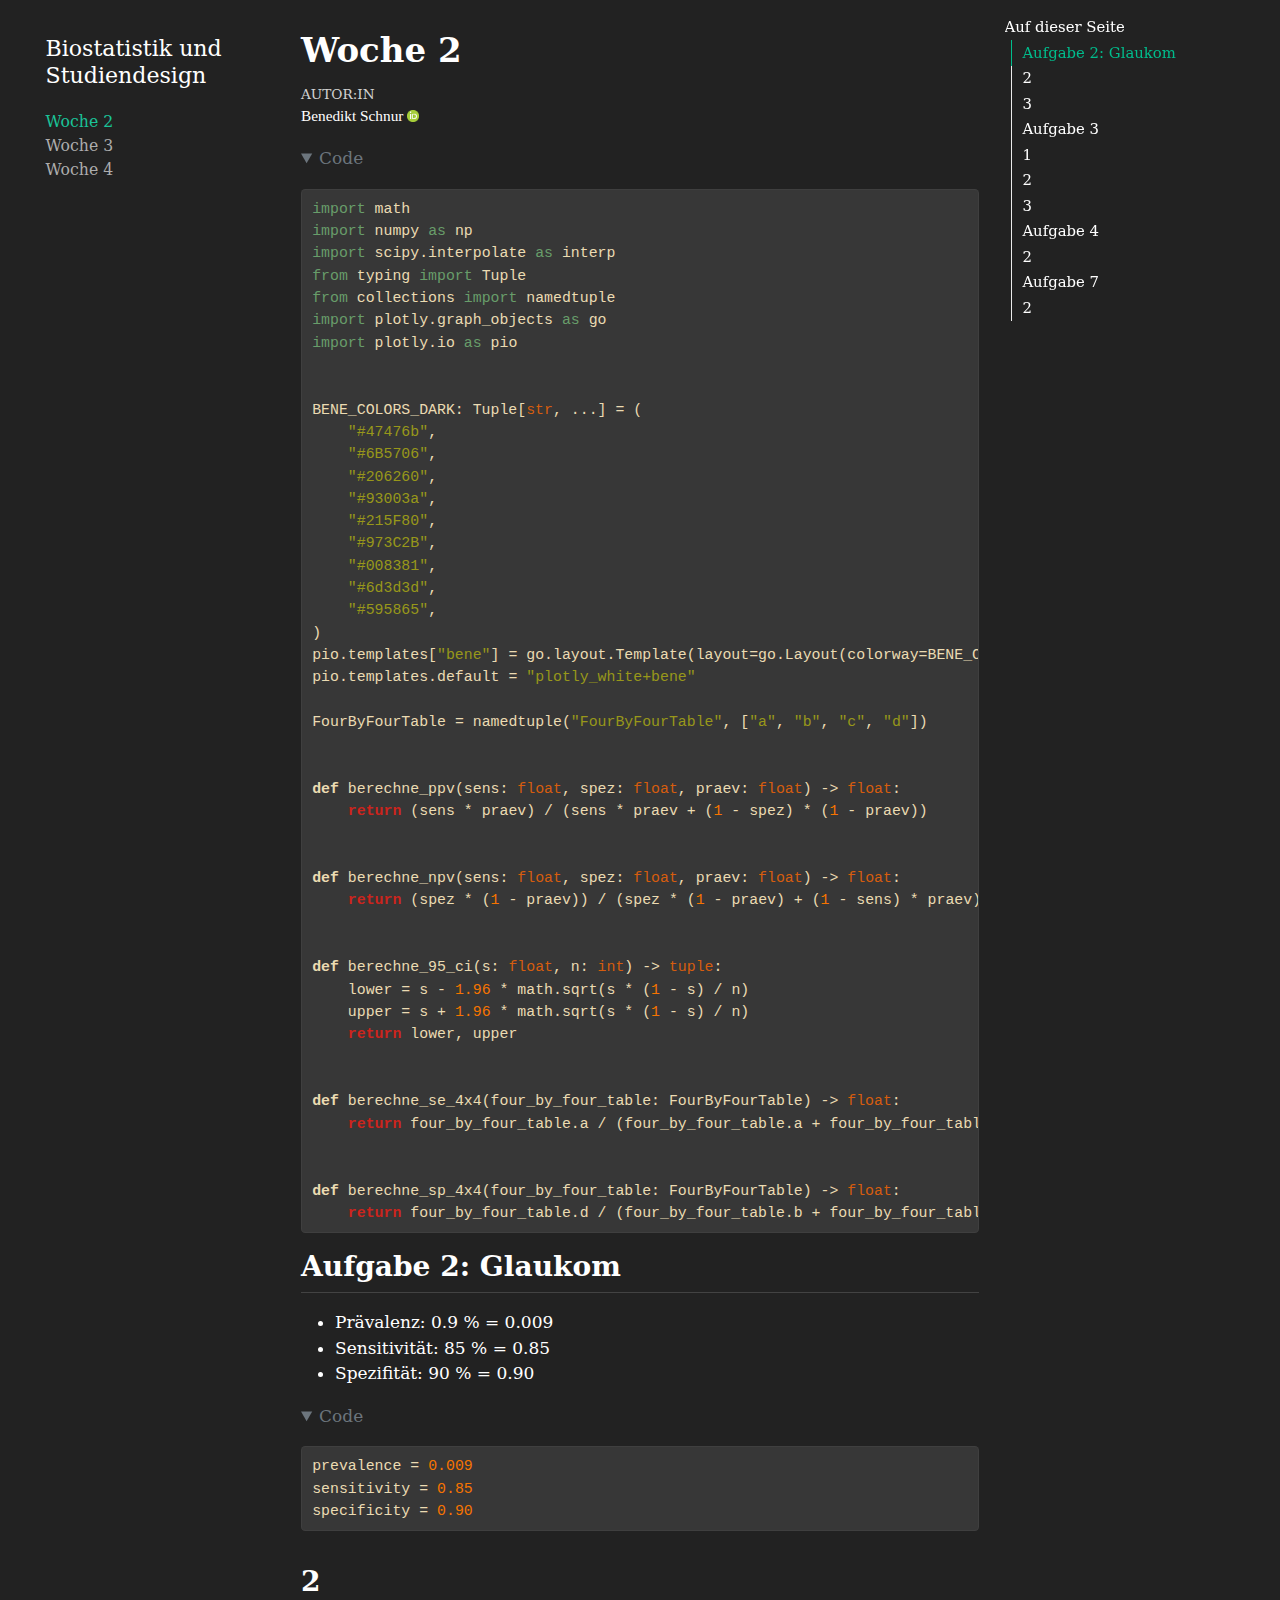
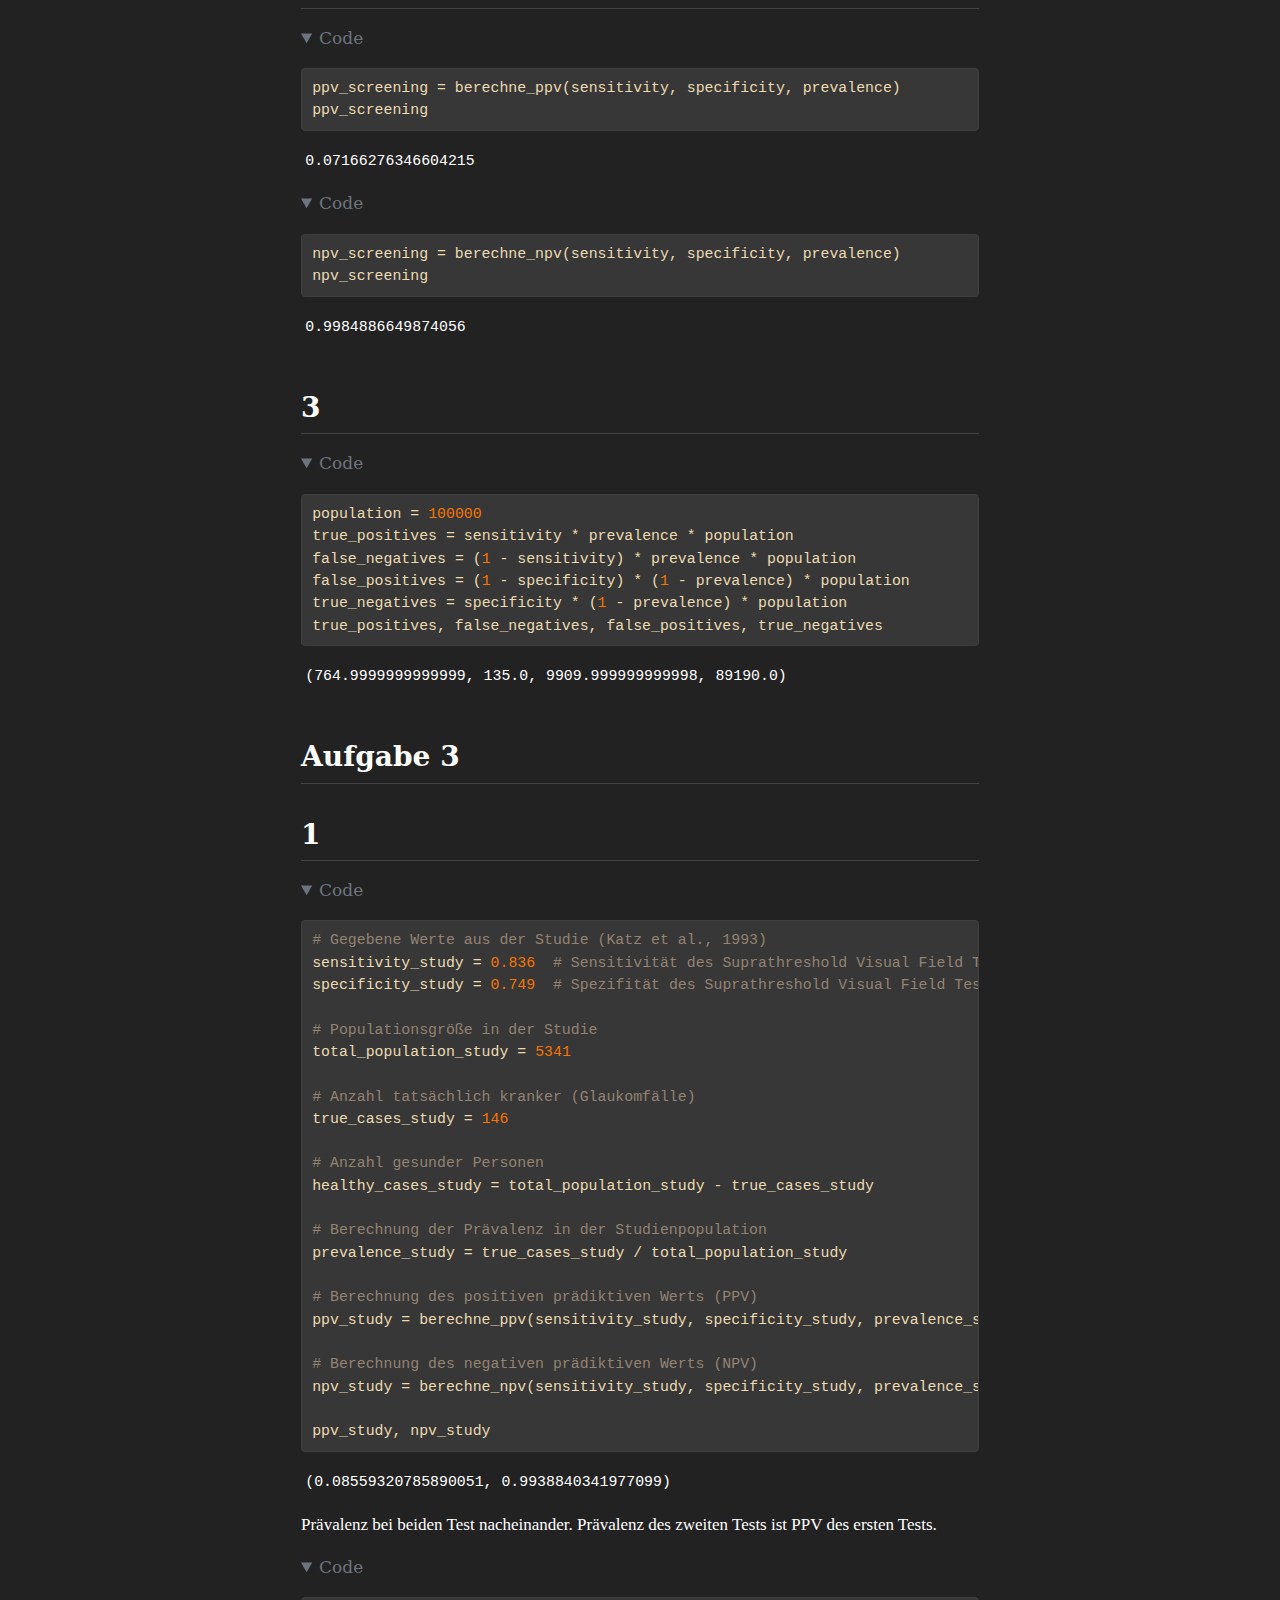
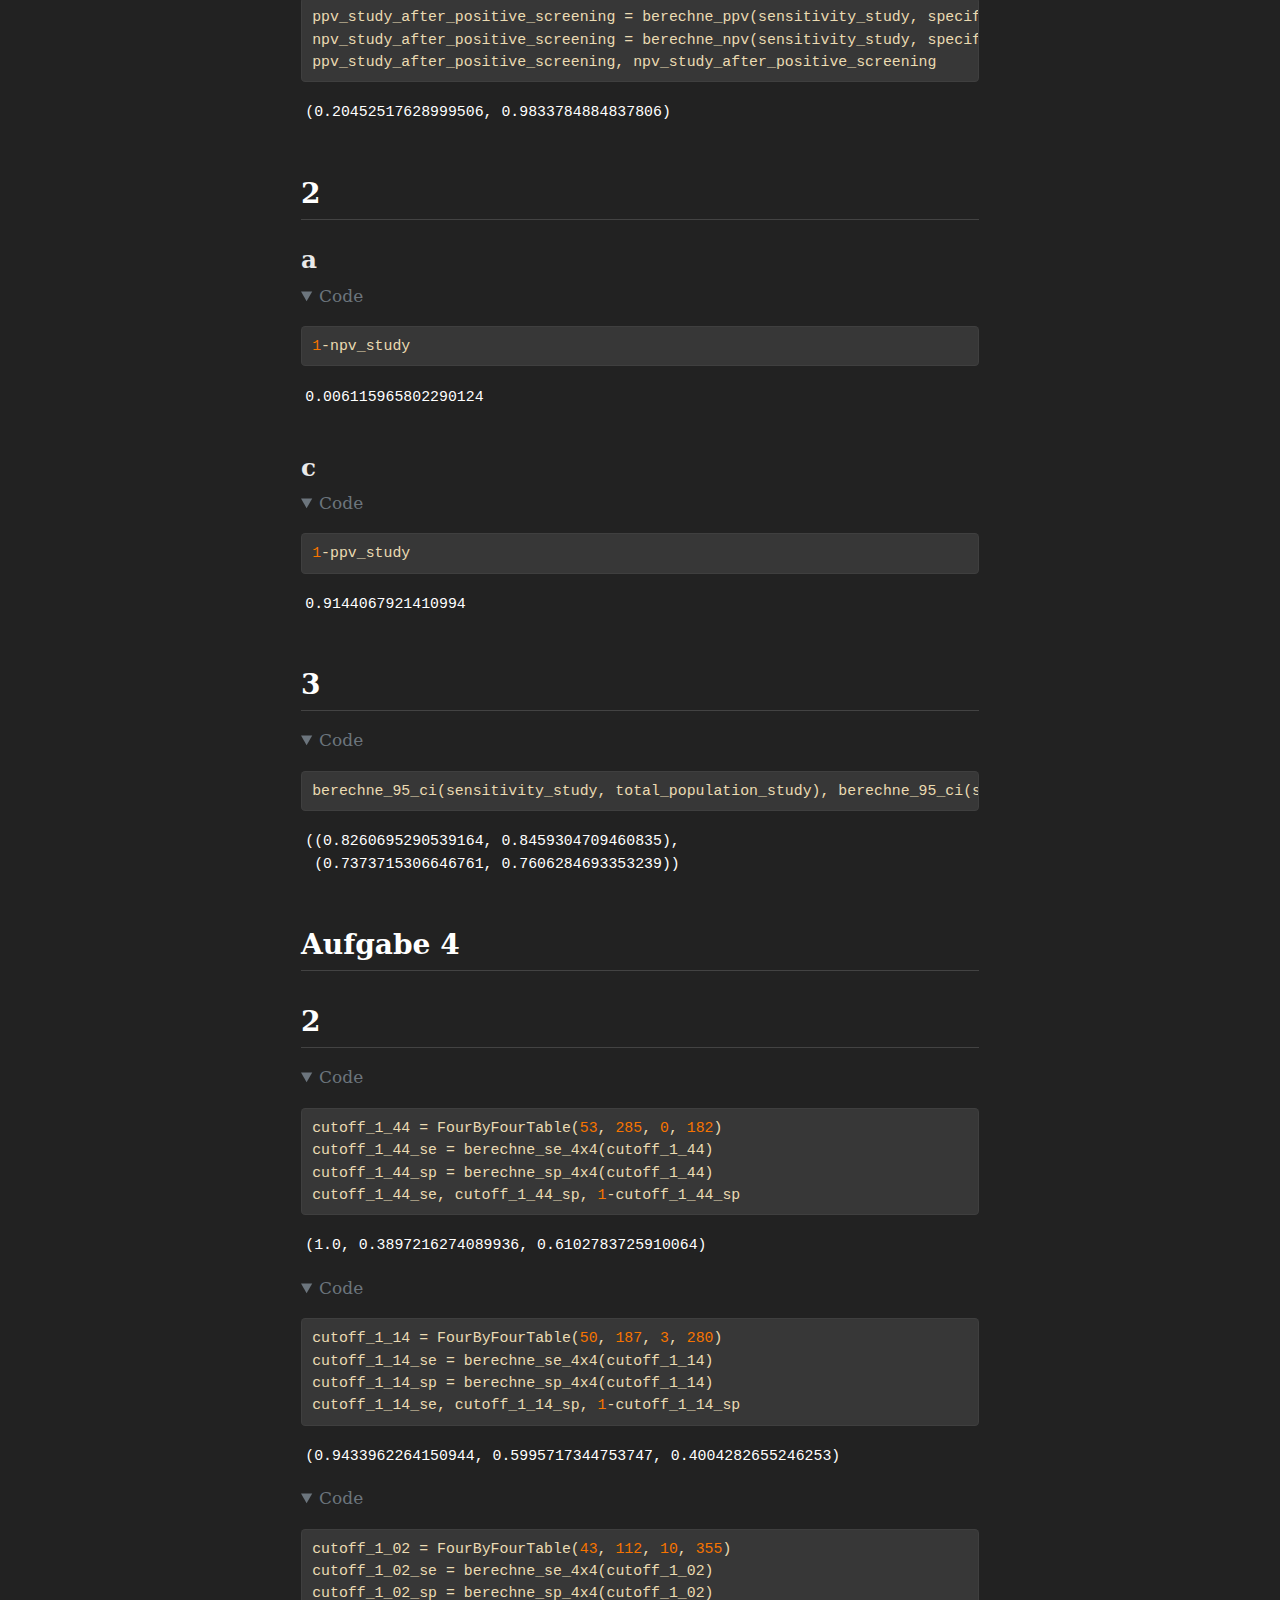
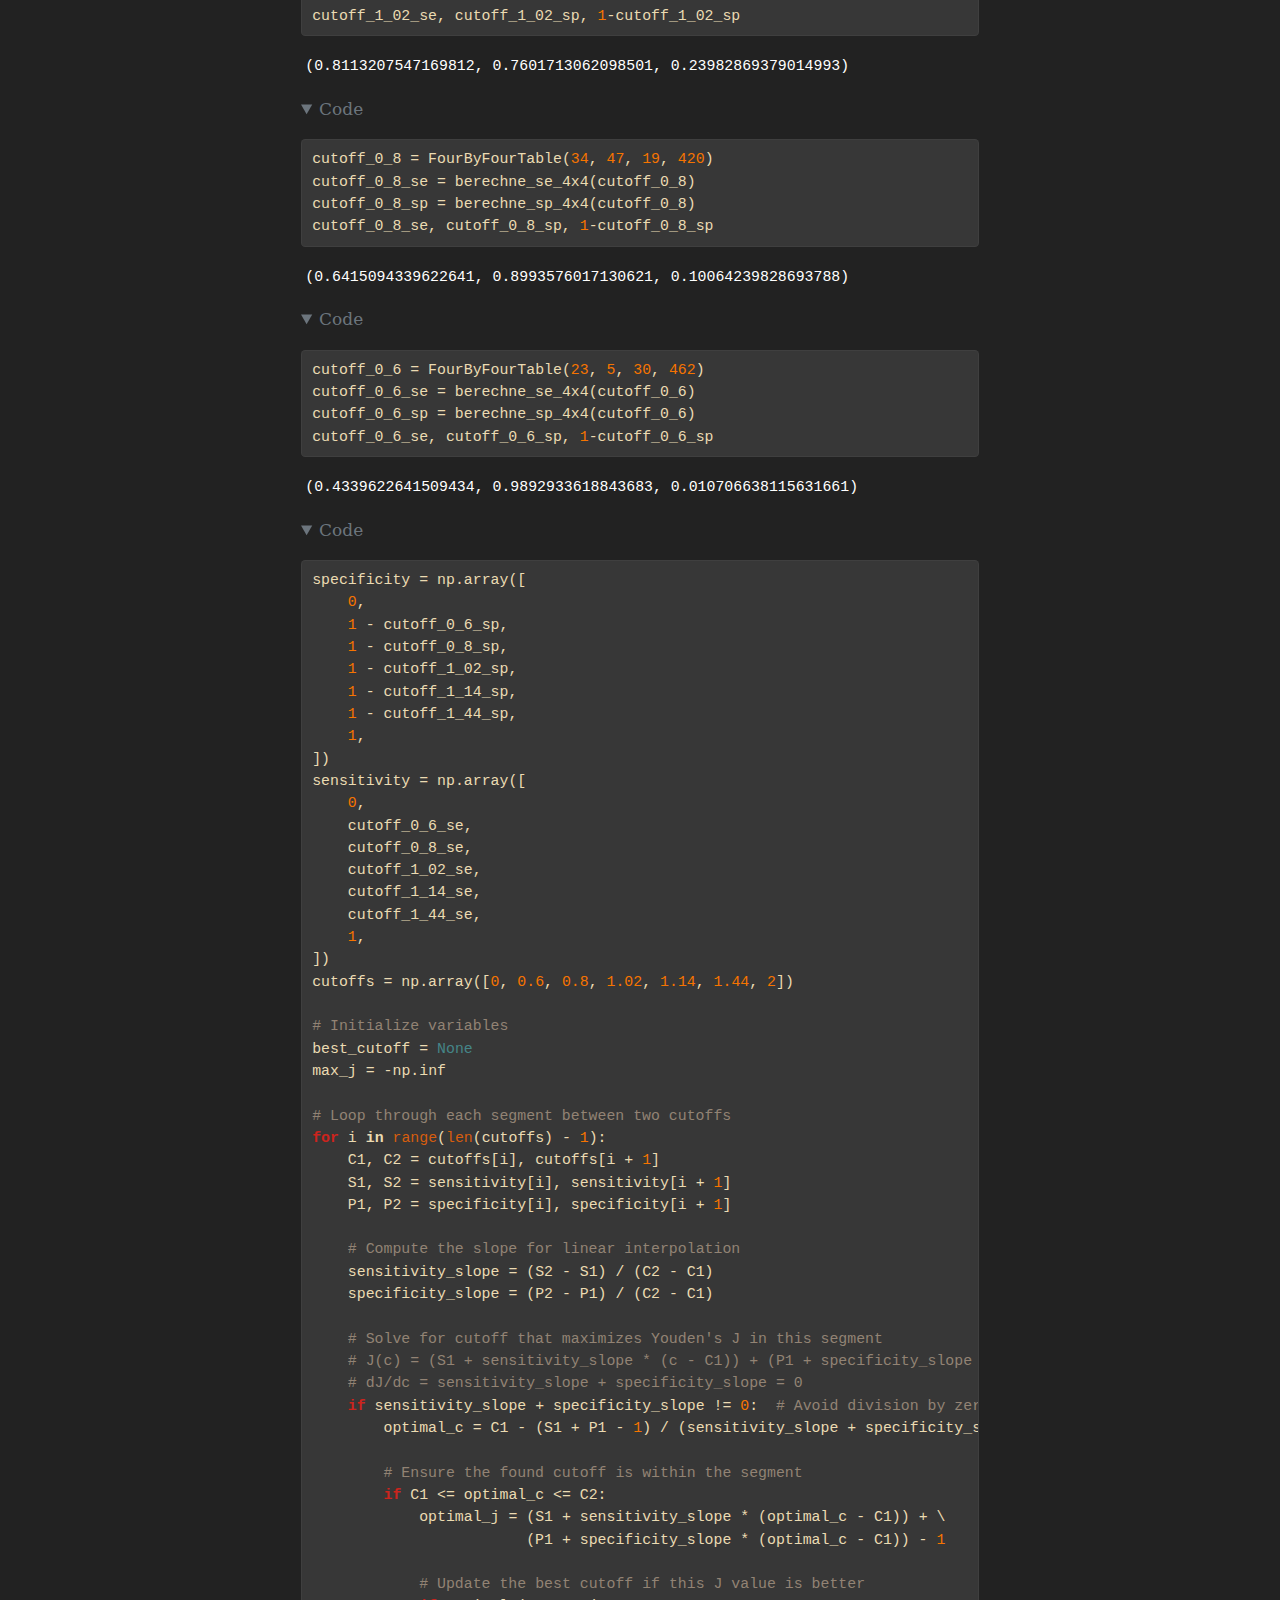
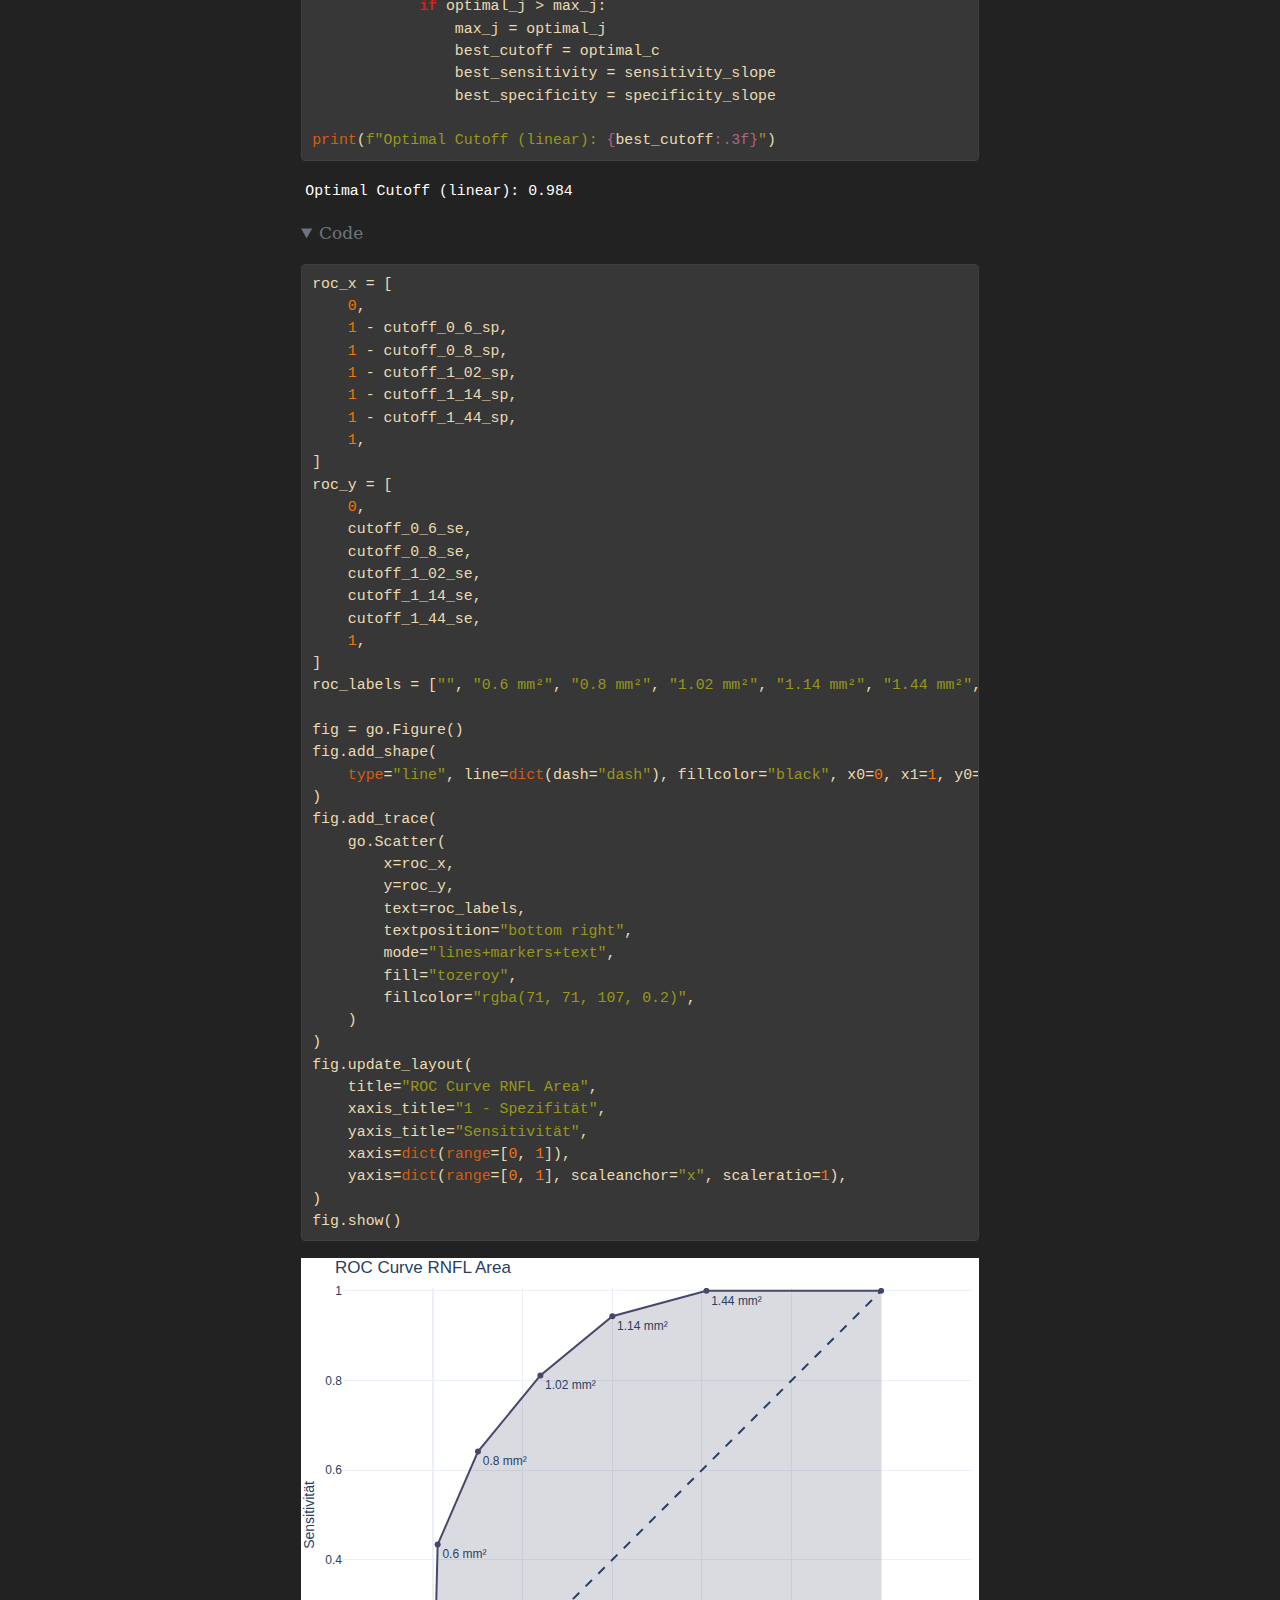
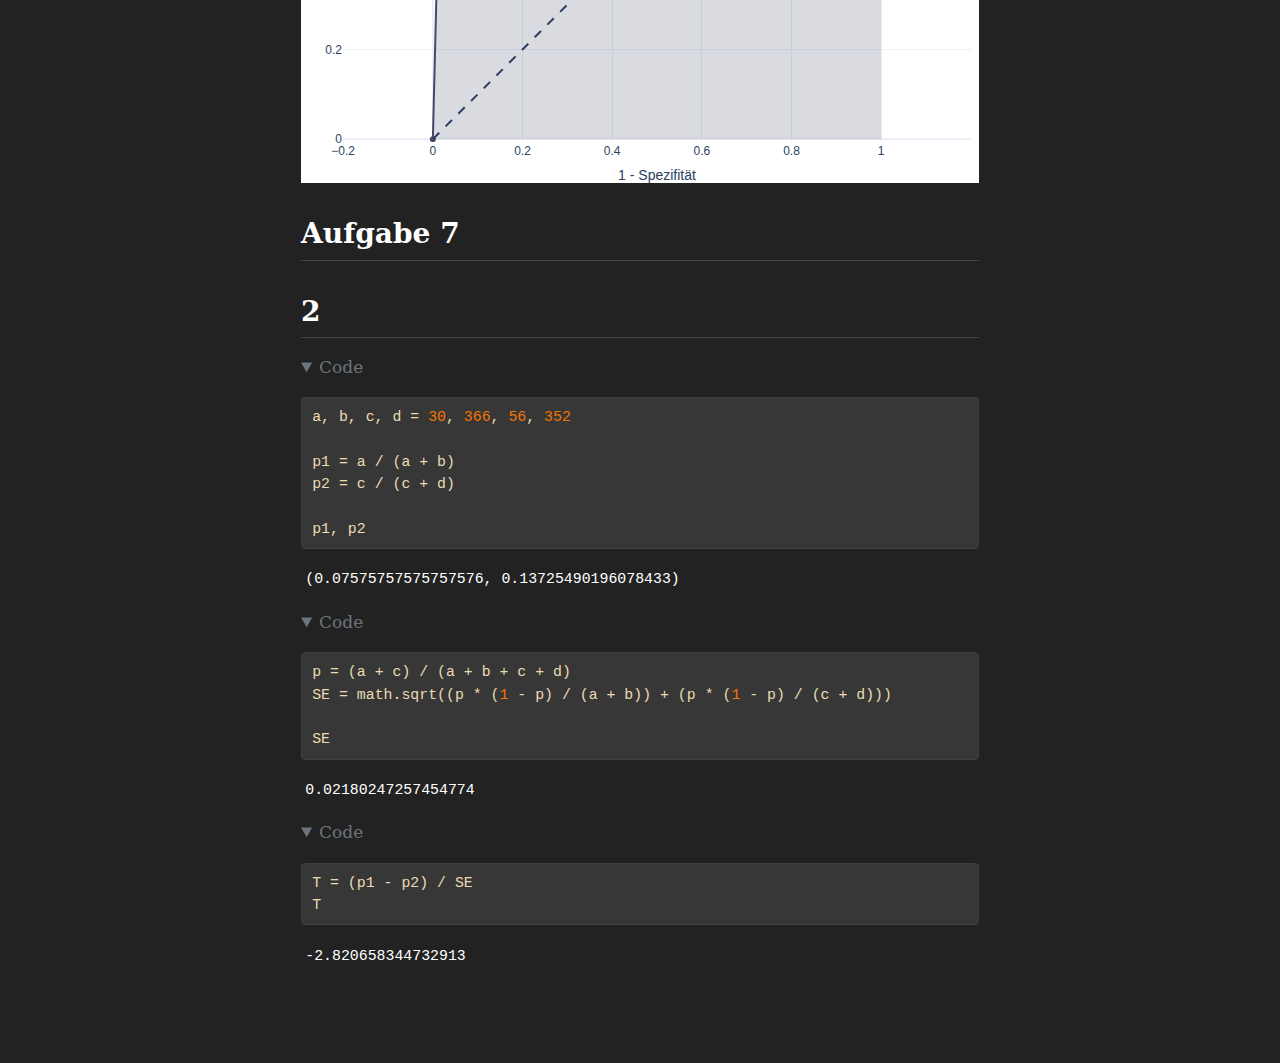
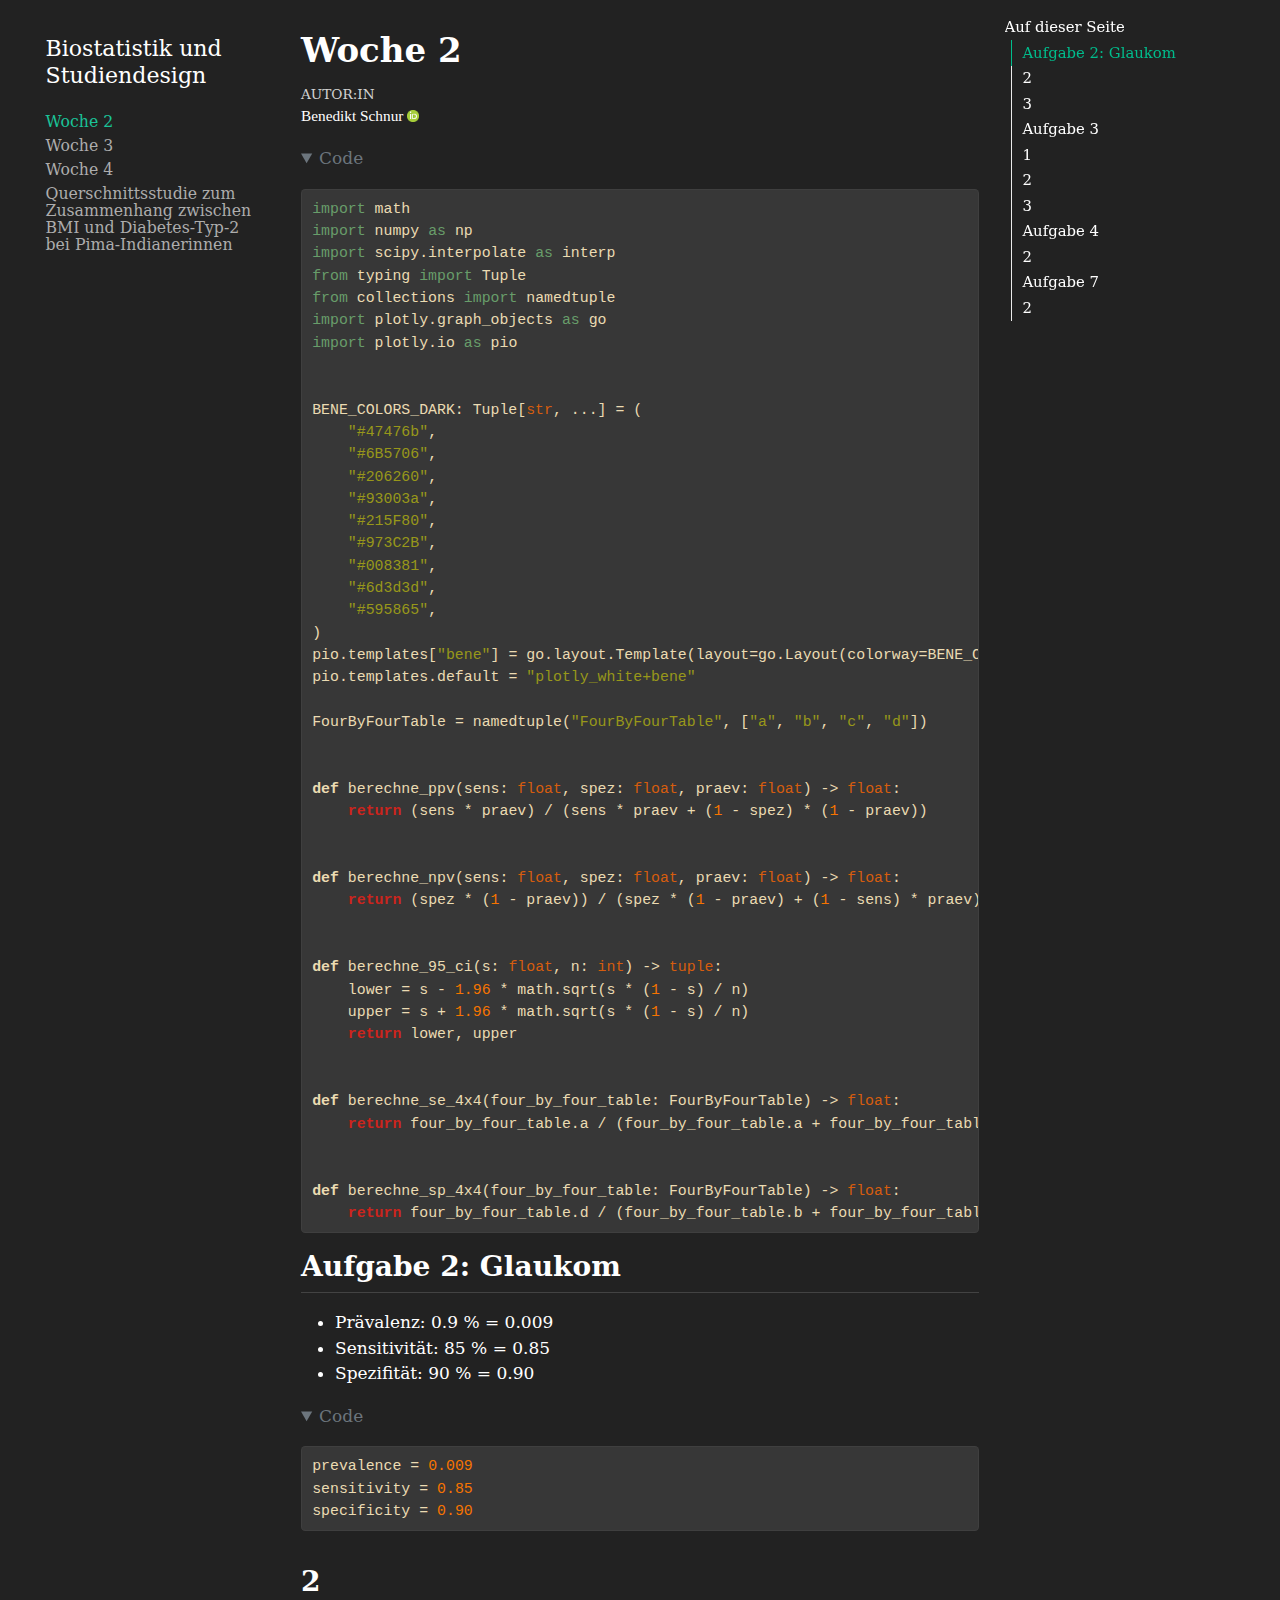
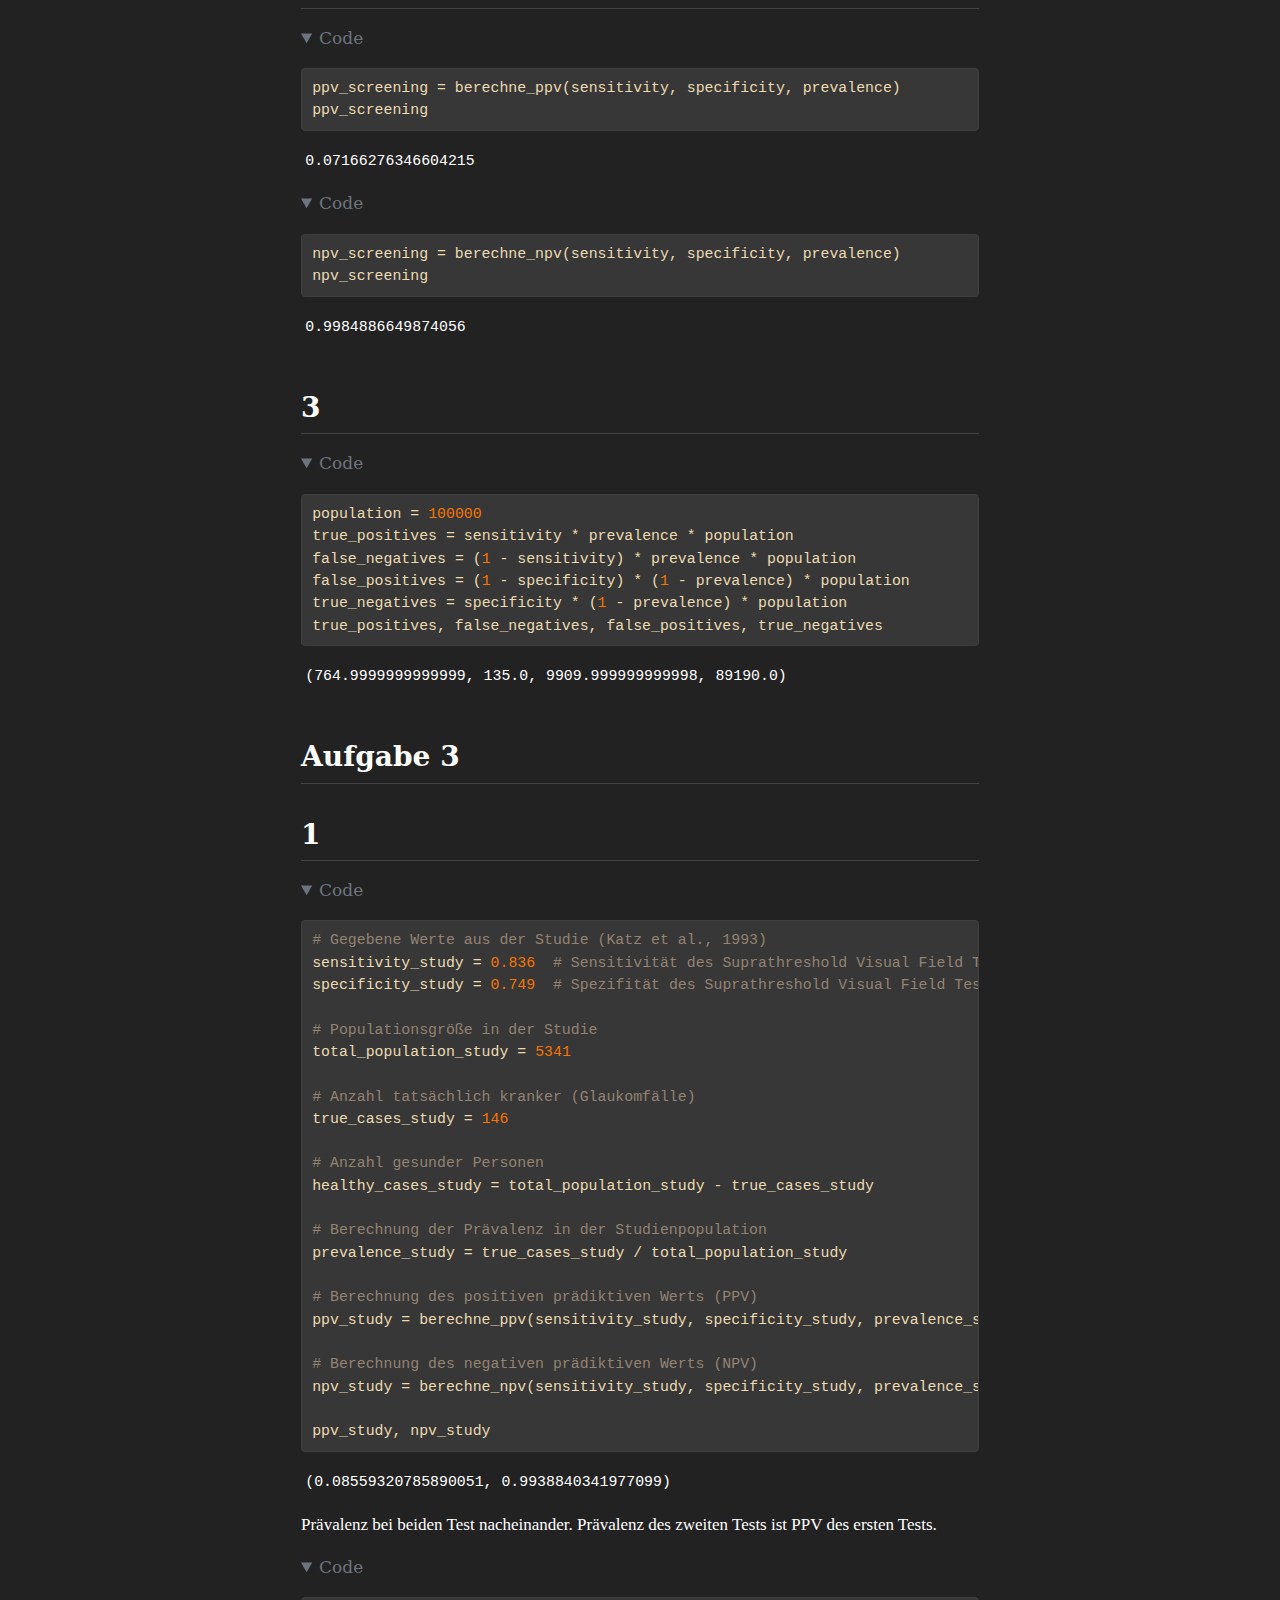
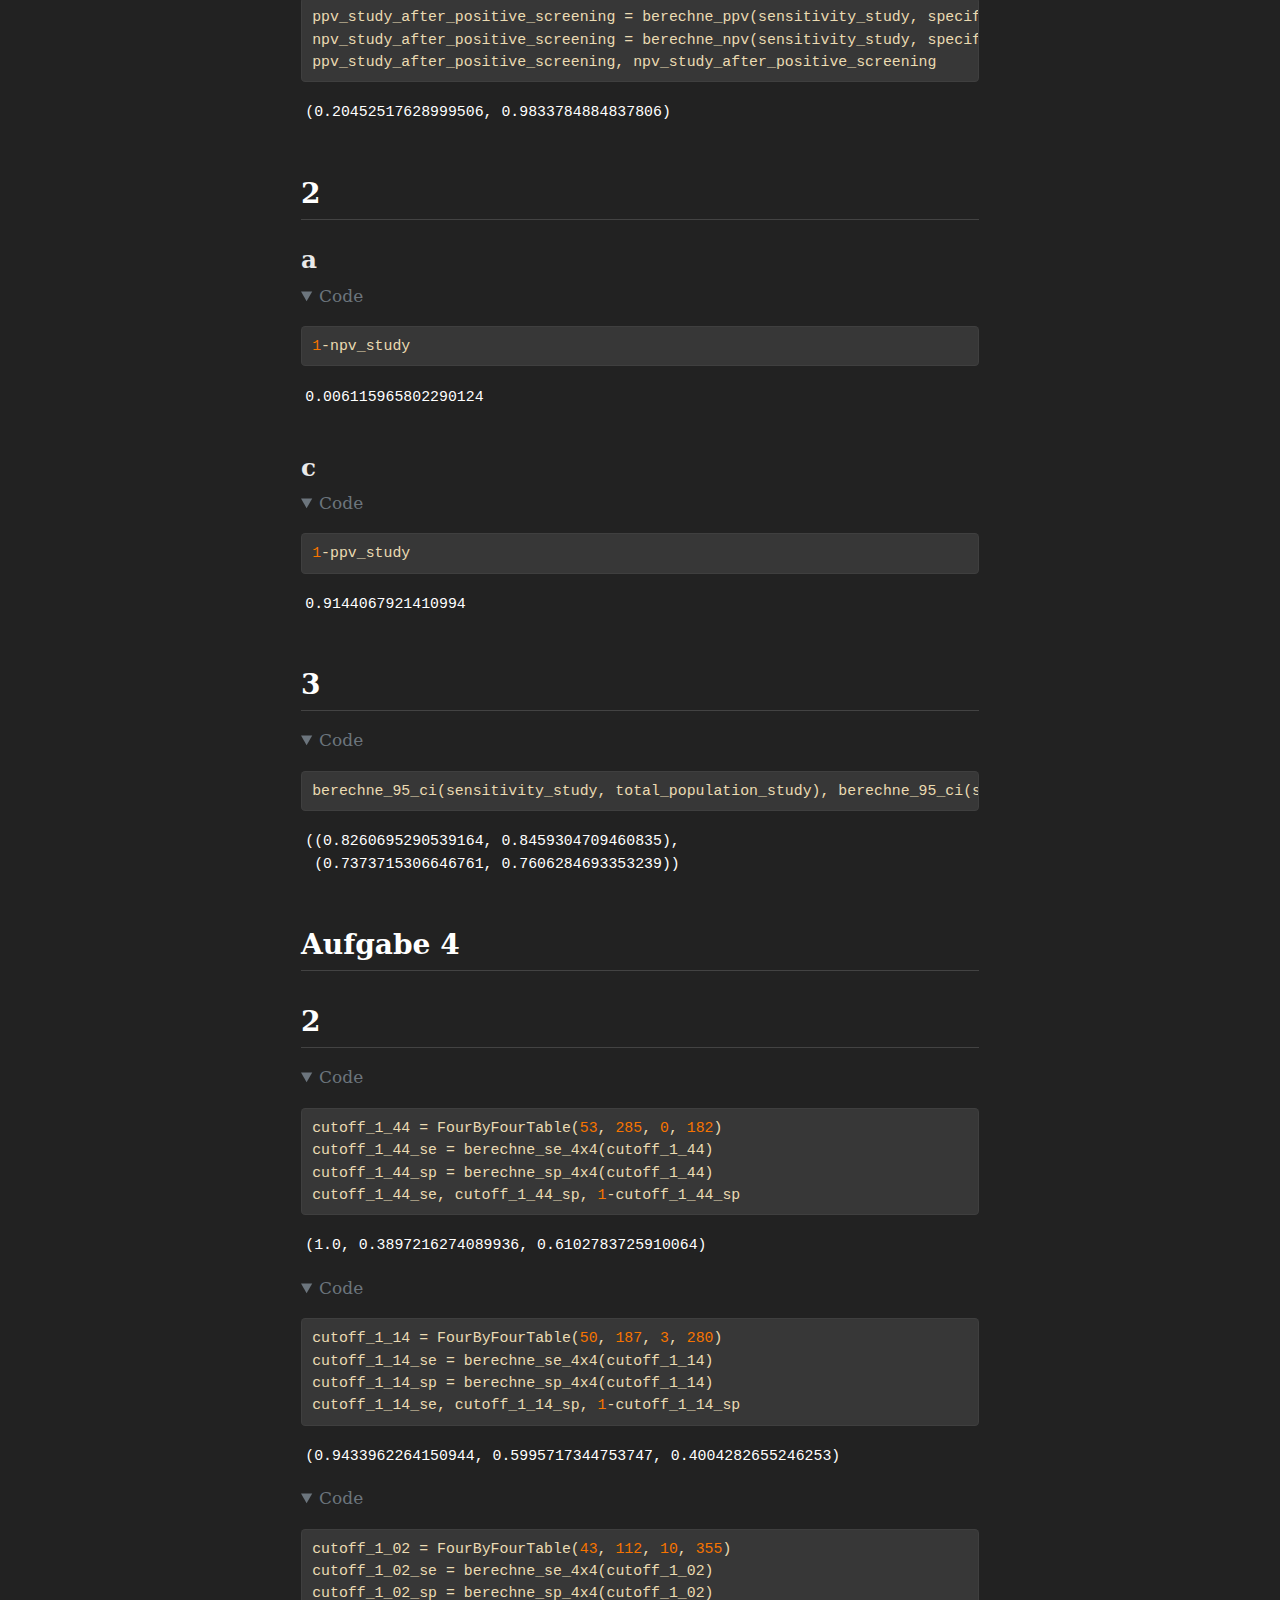
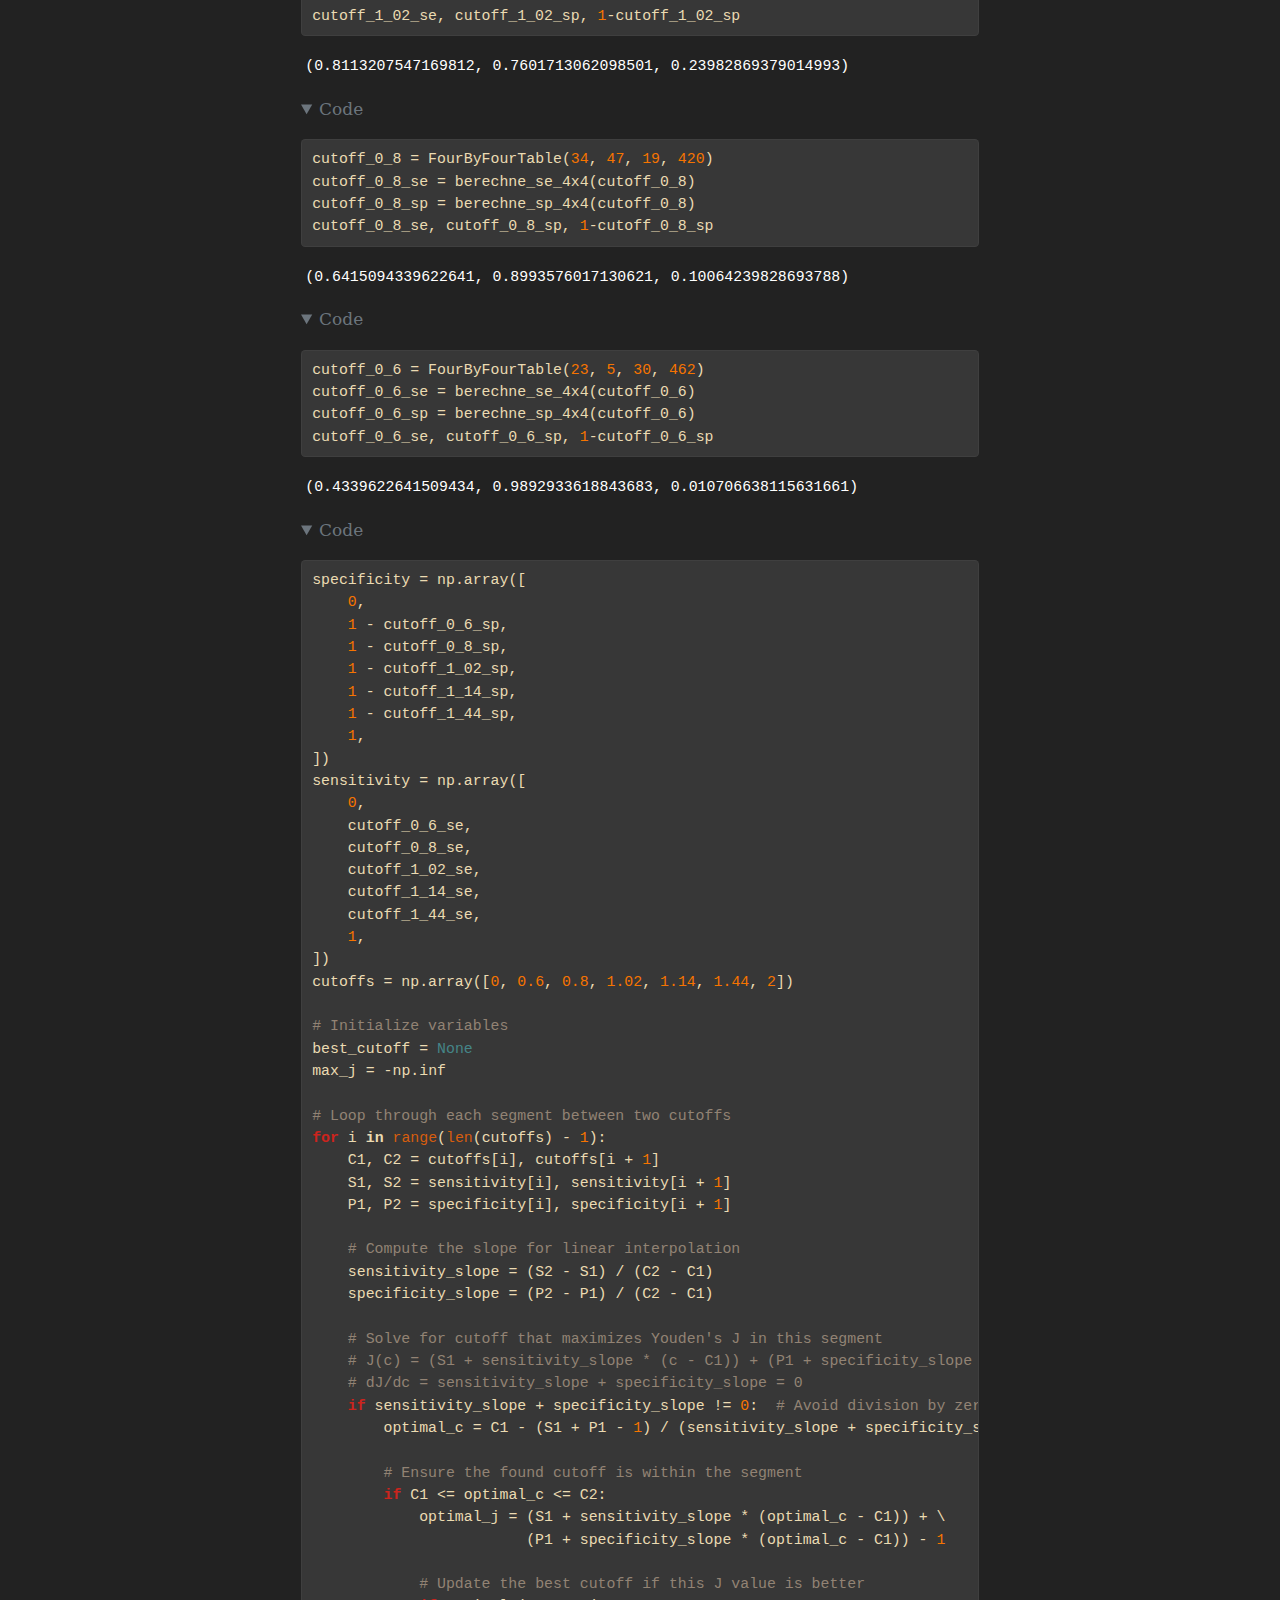
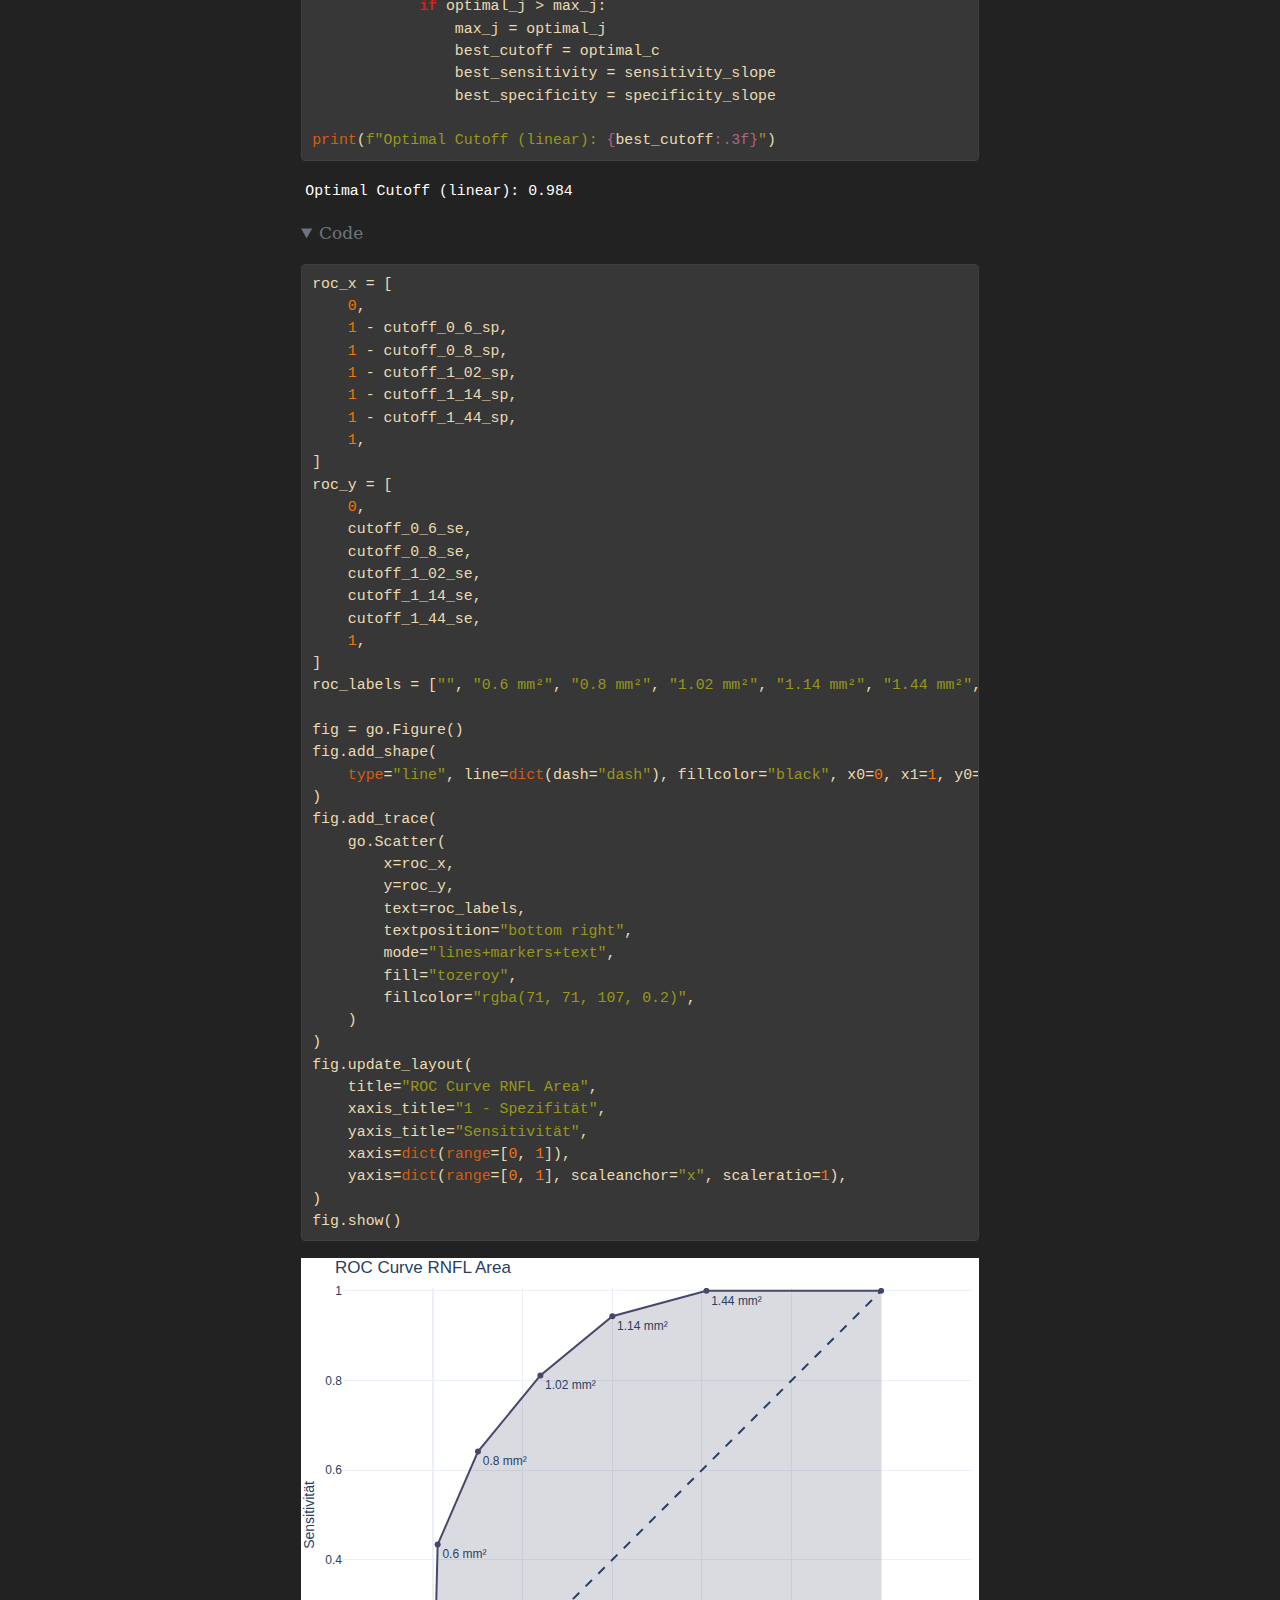
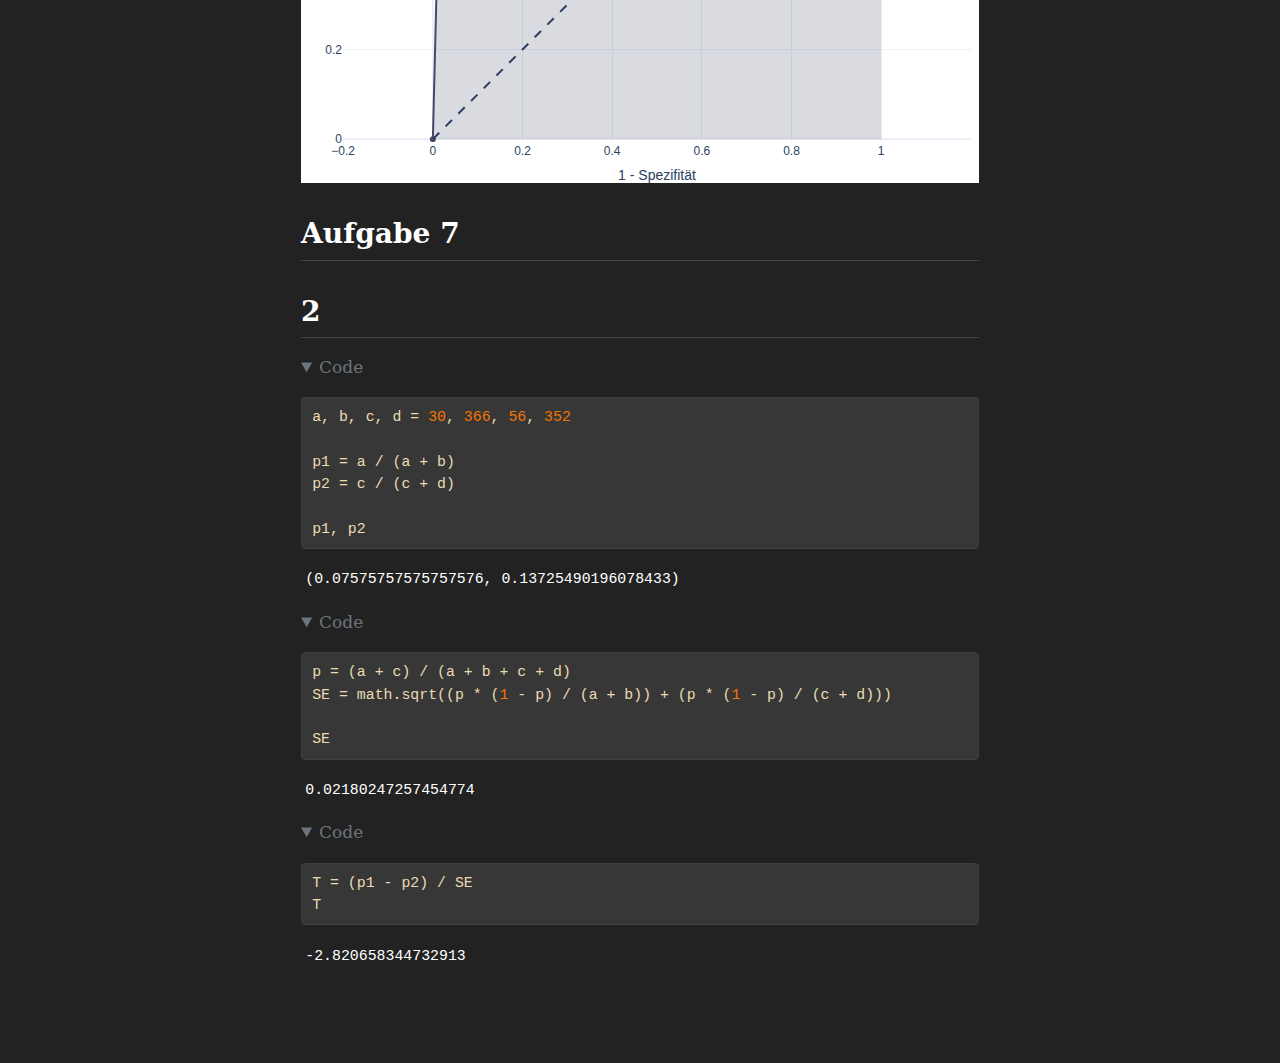
